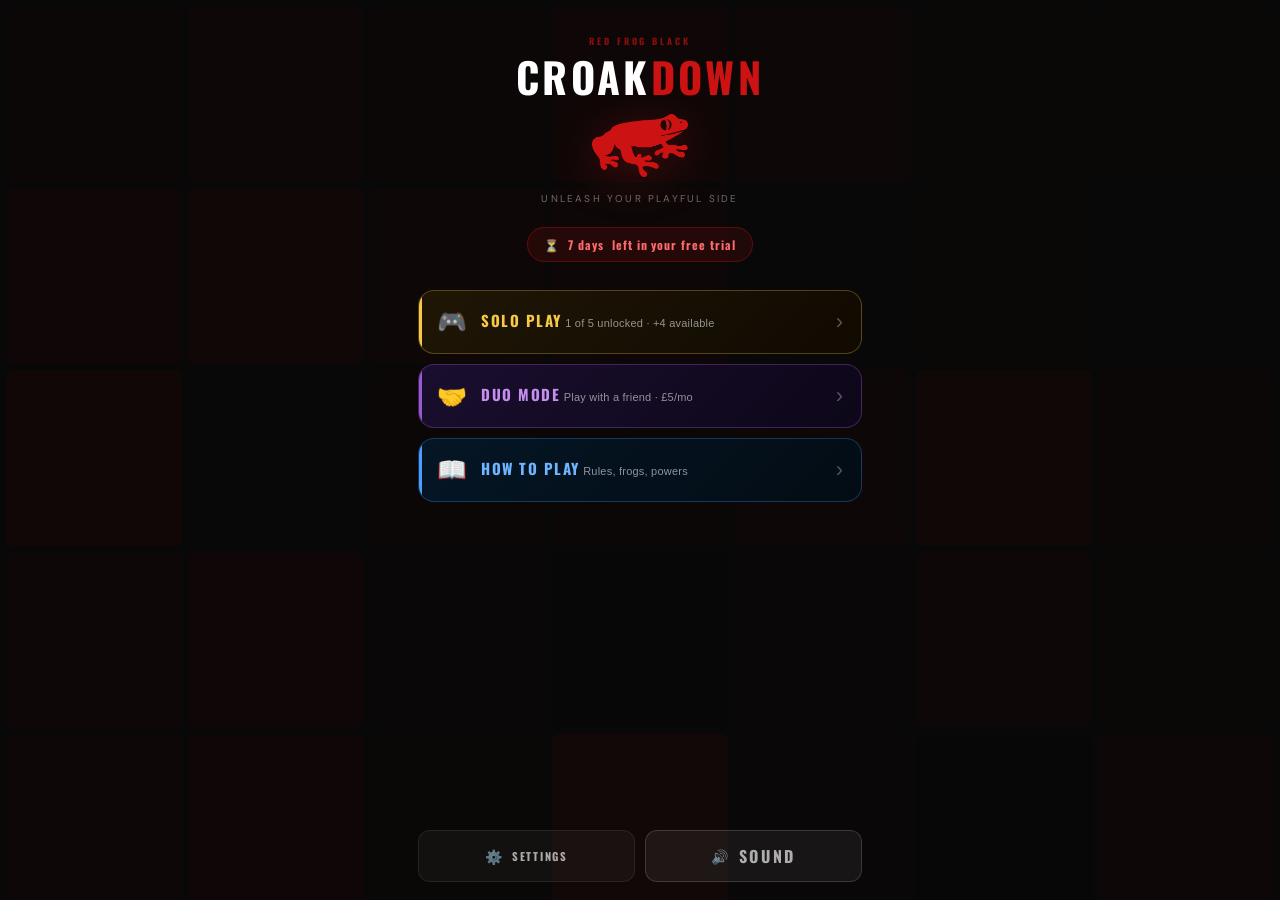
==== index.html @ ea67305d "Tadpole LV5 redesign + level-skip bug fix LV5: rebuilt as a true frog-shaped play area instead of a " ====
<!DOCTYPE html>
<html lang="en">
<head>
  <meta http-equiv="Cache-Control" content="no-cache, no-store, must-revalidate" />
  <meta http-equiv="Pragma" content="no-cache" />
  <meta http-equiv="Expires" content="0" />
  <!-- v1777159140 -->
  <meta charset="UTF-8" />
  <meta name="viewport" content="width=device-width, initial-scale=1.0" />
  <title>CROAKDOWN — by RedFrogBlack</title><!-- build:1777159140 -->
  <link rel="preconnect" href="https://fonts.googleapis.com" />
  <link rel="preconnect" href="https://fonts.gstatic.com" crossorigin />
  <!-- Oswald (condensed caps display) + DM Sans (clean body) -->
  <!-- PeerJS loaded lazily on Duo lobby entry — see loadPeerJS() -->
  <link href="https://fonts.googleapis.com/css2?family=Oswald:wght@400;500;600;700&family=DM+Sans:wght@400;500;600;700&family=Space+Grotesk:wght@500;700&display=swap" rel="stylesheet" />

  <style>
    /* ════════════════════════════════════════════════
       DESIGN TOKENS — RedFrogBlackArt Premium
    ════════════════════════════════════════════════ */
    :root {
      /* Typography */
      --font-display: 'Oswald', sans-serif;
      --font-body:    'DM Sans', sans-serif;

      /* RFBA Brand palette */
      --red:          #CC1212;   /* exact site red */
      --red-dark:     #A50E0E;
      --red-glow:     rgba(204,18,18,0.35);
      --black:        #0A0A0A;
      --black2:       #111111;
      --black3:       #191919;
      --black4:       #222222;
      --white:        #FFFFFF;
      --cream:        #F7F4EE;   /* warm off-white from site */
      --muted:        rgba(255,255,255,0.65);
      --border:       rgba(255,255,255,0.06);
      --border-strong:rgba(255,255,255,0.12);

      /* Art palette — from RFBA paintings */
      --art-yellow:   #F5E000;
      --art-blue:     #1B5FDB;
      --art-pink:     #E62298;
      --art-green:    #7ED321;
      --art-teal:     #00C5CD;
      --art-orange:   #F5A623;
      --art-violet:   #7B3FBE;

      /* Tile colours — pulled from RFBA painting palette */
      --tile-1: #CC1212;   /* RFBA red */
      --tile-2: #F5A623;   /* art orange */
      --tile-3: #F5E000;   /* art yellow */
      --tile-4: #7ED321;   /* art green */
      --tile-5: #1B5FDB;   /* art blue */
      --tile-6: #7B3FBE;   /* art violet */
      --tile-7: #E62298;   /* art pink */

      /* ── Type scale (9 tokens — replaces 62 unique font-size values) ── */
      --fs-hero:    clamp(2rem, 8vw, 3.2rem);  /* CROAKDOWN wordmark */
      --fs-display: 2.2rem;                    /* big scores, game-over numbers */
      --fs-h1:      1.8rem;                    /* screen titles, shop headers */
      --fs-h2:      1.4rem;                    /* section headers, tier names */
      --fs-h3:      1.1rem;                    /* card titles, modal headers */
      --fs-body:    0.9rem;                    /* descriptions, body copy */
      --fs-ui:      0.75rem;                   /* buttons, nav labels, tab text */
      --fs-label:   0.65rem;                   /* badges, small tags, inline labels */
      --fs-micro:   0.55rem;                   /* legal copy, footnotes */

      /* ── Spacing scale (8pt grid) ── */
      --sp-1:  4px;
      --sp-2:  8px;
      --sp-3:  12px;
      --sp-4:  16px;
      --sp-5:  24px;
      --sp-6:  32px;
      --sp-7:  48px;
      --sp-8:  64px;

      /* ── Border radius ── */
      --radius-xs: 4px;
      --radius-sm: 8px;
      --radius-md: 12px;
      --radius-lg: 20px;
      --radius:    8px;  /* alias kept for back-compat */

      /* ── Motion ── */
      --t:      200ms cubic-bezier(0.16,1,0.3,1);  /* standard — most interactions */
      --t-fast: 120ms ease;                         /* micro — button press, toggle */
      --t-slow: 350ms cubic-bezier(0.16,1,0.3,1);  /* screen enters, modals */
    }

    *, *::before, *::after { box-sizing: border-box; margin: 0; padding: 0; }

    html, body {
      width: 100%; height: 100%;
      background: var(--black);
      color: var(--white);
      font-family: var(--font-body);
      overflow: hidden;
      user-select: none;
      -webkit-user-select: none;
    }

    /* ── Light Mode (removed) ── */
    body.light-mode-disabled {
      --black:        #F5F0E8;
      --black2:       #EDE8DF;
      --black3:       #E3DDD2;
      --black4:       #D6CFBF;
      --white:        #1A1208;
      --muted:        rgba(26,18,8,0.5);
      --border:       rgba(26,18,8,0.1);
      --border-strong:rgba(26,18,8,0.2);
      --red-glow:     rgba(204,18,18,0.2);
      background: #F5F0E8;
      color: #1A1208;
    }
    body.light-mode-disabled .title-art-bg {
      background-color: #EDE8DF !important;
      background-image:
        radial-gradient(ellipse 80% 60% at 50% 30%, rgba(204,18,18,0.08) 0%, transparent 65%),
        radial-gradient(ellipse 60% 40% at 50% 80%, rgba(200,190,170,0.4) 0%, transparent 70%) !important;
    }
    body.light-mode-disabled #screen-game,
    body.light-mode-disabled #screen-gameover,
    body.light-mode-disabled #screen-title,
    body.light-mode-disabled #screen-settings,
    body.light-mode-disabled #screen-shop,
    body.light-mode-disabled .screen {
      background: #F5F0E8;
    }
    body.light-mode-disabled .topbar {
      background: rgba(245,240,232,0.95) !important;
      border-bottom: 1px solid rgba(26,18,8,0.1) !important;
    }
    body.light-mode-disabled .topbar * { color: #1A1208 !important; }
    body.light-mode-disabled #screen-gameover {
      background: #F5F0E8 !important;
    }

    /* ── Screens ── */
    .screen {
      position: fixed; inset: 0;
      display: flex; align-items: center; justify-content: center;
      flex-direction: column;
      transition: opacity var(--t-slow), transform var(--t-slow);
    }
    .screen.hidden { display: none !important; }

    /* ════════════════════════════════════════════════════════════════
       LOADING SCREEN (cold-start splash)
       Shown on app launch only — hidden once window.load fires + min 1.5s.
       Respects prefers-reduced-motion.
    ════════════════════════════════════════════════════════════════ */
    #screen-loading {
      position: fixed; inset: 0; z-index: 9999;
      background: #080808;
      display: flex; flex-direction: column;
      align-items: center; justify-content: center;
      overflow: hidden;
      /* Always shown until JS hides it; if JS fails to load, the user still sees brand. */
    }
    #screen-loading.is-hiding {
      opacity: 0;
      pointer-events: none;
      transition: opacity 360ms ease-out;
    }
    #screen-loading::before {
      content: "";
      position: absolute; inset: 0;
      background: linear-gradient(180deg, #0a0a0a 0%, #1a0505 60%, #080808 100%);
      pointer-events: none;
    }
    /* City silhouette — scrolls horizontally behind the frog */
    .loading-city-strip {
      position: absolute;
      bottom: 0;
      left: 0; right: 0;
      height: 110px;
      overflow: hidden;
      opacity: 0.20;
      pointer-events: none;
    }
    .loading-city-strip svg {
      position: absolute;
      bottom: 0;
      left: 0;
      height: 100%;
      width: 200%;
      animation: cityScroll 22s linear infinite;
    }
    @keyframes cityScroll {
      from { transform: translateX(0); }
      to   { transform: translateX(-50%); }
    }
    /* City ticker — full route shown as horizontal scroll, anchored above skyline */
    .loading-city-ticker {
      position: absolute;
      bottom: 116px;
      left: 0; right: 0;
      height: 14px;
      overflow: hidden;
      pointer-events: none;
      mask-image: linear-gradient(90deg, transparent 0%, #000 18%, #000 82%, transparent 100%);
      -webkit-mask-image: linear-gradient(90deg, transparent 0%, #000 18%, #000 82%, transparent 100%);
    }
    .loading-city-ticker-track {
      position: absolute;
      top: 0; left: 0;
      white-space: nowrap;
      animation: cityTicker 28s linear infinite;
      font-family: var(--font-display, 'Oswald', sans-serif);
      font-size: 11px;
      font-weight: 500;
      letter-spacing: 0.34em;
      color: rgba(204,18,18,0.65);
      text-transform: uppercase;
    }
    .loading-city-ticker-track span { padding: 0 22px; }
    .loading-city-ticker-track .sep { color: rgba(204,18,18,0.3); padding: 0 4px; }
    @keyframes cityTicker {
      from { transform: translateX(0); }
      to   { transform: translateX(-50%); }
    }
    /* Centred brand stack — frog + logo + bar all live in this group */
    .loading-stack {
      position: relative;
      z-index: 5;
      display: flex;
      flex-direction: column;
      align-items: center;
      gap: 22px;
      transform: translateY(-24px); /* lift slightly above optical centre */
    }
    /* Frog hero — RFBA brand frog (climbing tree-frog silhouette).
       Subtle hover + breathe so it feels alive without acting like a bouncing mascot. */
    .loading-frog-wrap {
      position: relative;
      z-index: 5;
      width: 132px;
      height: 88px;
      animation: frogHover 3.2s ease-in-out infinite;
    }
    .loading-frog-wrap img {
      width: 100%;
      height: 100%;
      display: block;
      object-fit: contain;
      animation: frogBreathe 3.2s ease-in-out infinite;
      filter: drop-shadow(0 6px 18px rgba(204,18,18,0.35));
    }
    @keyframes frogHover {
      0%, 100% { transform: translateY(0)   rotate(-1.2deg); }
      50%      { transform: translateY(-8px) rotate(1.2deg); }
    }
    @keyframes frogBreathe {
      0%, 100% { transform: scale(1);     }
      50%      { transform: scale(1.035); }
    }
    /* Logo area */
    .loading-logo-area {
      position: relative;
      z-index: 5;
      display: flex; flex-direction: column; align-items: center;
    }
    .loading-game-title {
      font-family: var(--font-display, 'Oswald', sans-serif);
      font-size: 36px;
      font-weight: 700;
      letter-spacing: 0.14em;
      color: #ffffff;
      line-height: 1;
    }
    .loading-game-title span { color: #CC1212; }
    .loading-sub {
      font-family: var(--font-body, 'DM Sans', sans-serif);
      font-size: 10px;
      letter-spacing: 0.3em;
      color: #666;
      margin-top: 8px;
      text-transform: uppercase;
    }
    /* Progress bar */
    .loading-bar-group {
      display: flex; flex-direction: column; align-items: center; gap: 8px;
    }
    .loading-bar-wrap {
      position: relative;
      z-index: 5;
      width: 160px;
      height: 3px;
      background: rgba(255,255,255,0.08);
      border-radius: 2px;
      overflow: hidden;
    }
    .loading-bar-fill {
      height: 100%;
      width: 0%;
      background: #CC1212;
      border-radius: 2px;
      transition: width 220ms ease-out;
      box-shadow: 0 0 8px rgba(204,18,18,0.5);
    }
    .loading-pct {
      position: relative;
      z-index: 5;
      font-family: var(--font-body, 'DM Sans', sans-serif);
      font-size: 10px;
      color: #555;
      letter-spacing: 0.18em;
      font-variant-numeric: tabular-nums;
    }
    /* Reduced motion — disable hover / scroll, keep static brand */
    @media (prefers-reduced-motion: reduce) {
      .loading-city-strip svg,
      .loading-frog-wrap,
      .loading-frog-wrap img,
      .loading-city-ticker-track {
        animation: none !important;
      }
      .loading-frog-wrap { transform: none !important; }
    }

    /* ══════════════════════════════════════════════════════════════════
       SCREEN B — HOME (replacement)
       Hero brand stack + 3 large nav buttons + bottom utility row.
       Wraps inside #screen-title. Keeps the existing animated bg canvas.
    ═════════════════════════════════════════════════════════════════ */
    .home-v2 {
      display: flex;
      flex-direction: column;
      align-items: stretch;
      width: 100%;
      max-width: 480px;
      margin: 0 auto;
      padding: 28px 18px 18px;
      gap: 18px;
      min-height: 100%;
    }
    .home-v2 .home-hero {
      display: flex;
      flex-direction: column;
      align-items: center;
      gap: 6px;
      padding: 6px 0 4px;
    }
    .home-v2 .home-brand {
      font-family: var(--font-display, 'Oswald', sans-serif);
      font-size: 9px;
      font-weight: 700;
      letter-spacing: 0.32em;
      text-transform: uppercase;
      color: rgba(204,18,18,0.65);
    }
    .home-v2 .home-logo-text {
      font-family: var(--font-display, 'Oswald', sans-serif);
      font-size: clamp(2rem, 8vw, 2.6rem);
      font-weight: 700;
      letter-spacing: 0.08em;
      color: #ffffff;
      line-height: 1;
      text-transform: uppercase;
      margin-top: 2px;
    }
    .home-v2 .home-logo-text span { color: #CC1212; }
    .home-v2 .home-frog-hero {
      width: 96px;
      height: 64px;
      margin: 10px 0 6px;
      animation: homeFrogHover 4s ease-in-out infinite;
      filter: drop-shadow(0 8px 22px rgba(204,18,18,0.32));
    }
    .home-v2 .home-frog-hero img {
      width: 100%;
      height: 100%;
      object-fit: contain;
      display: block;
    }
    @keyframes homeFrogHover {
      0%, 100% { transform: translateY(0)   rotate(-1deg); }
      50%      { transform: translateY(-4px) rotate(1deg); }
    }
    .home-v2 .home-tagline-v2 {
      font-family: var(--font-body, 'DM Sans', sans-serif);
      font-size: 10px;
      letter-spacing: 0.22em;
      text-transform: uppercase;
      color: rgba(255,255,255,0.4);
      margin-top: 2px;
    }

    /* Resume card — sits between hero and nav when a saved game exists */
    .home-v2 .home-resume {
      display: none;
      align-items: center;
      justify-content: space-between;
      gap: 12px;
      padding: 12px 14px;
      border-radius: 14px;
      background: rgba(204,18,18,0.10);
      border: 1px solid rgba(204,18,18,0.4);
    }
    .home-v2 .home-resume.is-visible { display: flex; }
    .home-v2 .home-resume-text {
      flex: 1;
      min-width: 0;
    }
    .home-v2 .home-resume-title {
      font-family: var(--font-display, 'Oswald', sans-serif);
      font-size: 11px;
      font-weight: 700;
      letter-spacing: 0.14em;
      color: #CC1212;
      text-transform: uppercase;
    }
    .home-v2 .home-resume-detail {
      font-size: 10px;
      color: rgba(255,255,255,0.55);
      margin-top: 2px;
      white-space: nowrap;
      overflow: hidden;
      text-overflow: ellipsis;
    }
    .home-v2 .home-resume-btn {
      flex-shrink: 0;
      background: #CC1212;
      color: #fff;
      border: 0;
      border-radius: 10px;
      padding: 9px 14px;
      font-family: var(--font-display, 'Oswald', sans-serif);
      font-size: 11px;
      font-weight: 700;
      letter-spacing: 0.12em;
      cursor: pointer;
    }
    .home-v2 .home-resume-btn:active { transform: scale(0.96); }

    /* Trial banner inline override — keep existing #trial-banner working */
    .home-v2 #trial-banner {
      position: static;
      width: auto;
      margin: 0 auto;
      align-self: center;
    }

    /* Three large nav buttons */
    .home-v2 .home-nav-stack {
      display: flex;
      flex-direction: column;
      gap: 10px;
    }
    .home-v2 .home-nav-btn {
      position: relative;
      display: flex;
      align-items: center;
      justify-content: space-between;
      gap: 10px;
      padding: 16px 18px;
      border-radius: 16px;
      border: 1px solid rgba(255,255,255,0.08);
      background: linear-gradient(135deg, #161616 0%, #0e0e0e 100%);
      color: #fff;
      cursor: pointer;
      text-decoration: none;
      overflow: hidden;
      min-height: 64px;
      transition: transform 120ms ease-out, border-color 200ms ease-out;
    }
    .home-v2 .home-nav-btn:hover { border-color: rgba(255,255,255,0.18); }
    .home-v2 .home-nav-btn:active { transform: scale(0.985); }
    .home-v2 .home-nav-btn:focus-visible {
      outline: 2px solid rgba(255,255,255,0.5);
      outline-offset: 2px;
    }
    .home-v2 .home-nav-left {
      display: flex;
      align-items: center;
      gap: 14px;
      min-width: 0;
    }
    .home-v2 .home-nav-icon {
      font-size: 24px;
      line-height: 1;
      flex-shrink: 0;
    }
    .home-v2 .home-nav-text { min-width: 0; }
    .home-v2 .home-nav-title {
      font-family: var(--font-display, 'Oswald', sans-serif);
      font-size: 15px;
      font-weight: 800;
      letter-spacing: 0.10em;
      line-height: 1;
      text-transform: uppercase;
    }
    .home-v2 .home-nav-sub {
      font-size: 11px;
      color: rgba(255,255,255,0.55);
      margin-top: 4px;
      letter-spacing: 0.02em;
      white-space: nowrap;
      overflow: hidden;
      text-overflow: ellipsis;
    }
    .home-v2 .home-nav-chevron {
      font-size: 22px;
      color: rgba(255,255,255,0.3);
      flex-shrink: 0;
      line-height: 1;
    }
    /* Accent variants */
    .home-v2 .home-nav-btn[data-accent="solo"] {
      background: linear-gradient(135deg, #1f1605 0%, #100a02 100%);
      border-color: rgba(247,201,72,0.28);
    }
    .home-v2 .home-nav-btn[data-accent="solo"] .home-nav-title  { color: #F7C948; }
    .home-v2 .home-nav-btn[data-accent="solo"]::before {
      content: ""; position: absolute; left: 0; top: 0; bottom: 0; width: 3px;
      background: #F7C948;
    }
    .home-v2 .home-nav-btn[data-accent="duo"] {
      background: linear-gradient(135deg, #1a0e2e 0%, #0d0719 100%);
      border-color: rgba(155,89,208,0.34);
    }
    .home-v2 .home-nav-btn[data-accent="duo"] .home-nav-title   { color: #C58FF0; }
    .home-v2 .home-nav-btn[data-accent="duo"]::before {
      content: ""; position: absolute; left: 0; top: 0; bottom: 0; width: 3px;
      background: #9B59D0;
    }
    .home-v2 .home-nav-btn[data-accent="htp"] {
      background: linear-gradient(135deg, #051625 0%, #030c14 100%);
      border-color: rgba(74,158,255,0.28);
    }
    .home-v2 .home-nav-btn[data-accent="htp"] .home-nav-title   { color: #6FB5FF; }
    .home-v2 .home-nav-btn[data-accent="htp"]::before {
      content: ""; position: absolute; left: 0; top: 0; bottom: 0; width: 3px;
      background: #4A9EFF;
    }

    /* Bottom utility row — SETTINGS / SOUND */
    .home-v2 .home-bottom-row-v2 {
      display: flex;
      gap: 10px;
      margin-top: auto;
      padding-top: 4px;
    }
    .home-v2 .home-util-btn {
      flex: 1;
      display: flex;
      align-items: center;
      justify-content: center;
      gap: 8px;
      padding: 13px 0;
      border-radius: 12px;
      background: rgba(255,255,255,0.04);
      border: 1px solid rgba(255,255,255,0.08);
      color: rgba(255,255,255,0.65);
      font-family: var(--font-display, 'Oswald', sans-serif);
      font-size: 11px;
      font-weight: 700;
      letter-spacing: 0.16em;
      text-transform: uppercase;
      cursor: pointer;
    }
    .home-v2 .home-util-btn:hover {
      background: rgba(255,255,255,0.07);
      color: #fff;
    }
    .home-v2 .home-util-btn:active { transform: scale(0.98); }
    .home-v2 .home-util-btn .util-icon { font-size: 14px; line-height: 1; }
    /* Override the legacy absolute-positioned #btn-sound-home so it sits in-row */
    .home-v2 #btn-sound-home {
      position: static;
      top: auto; right: auto;
      width: auto; height: auto;
      border-radius: 12px;
      font-size: inherit;
      color: rgba(255,255,255,0.65);
    }
    .home-v2 #btn-sound-home:hover { background: rgba(255,255,255,0.07); }
    /* Per-OS aria-live region for sound state — keeps screen readers in sync */
    .home-v2 .sr-only {
      position: absolute; width: 1px; height: 1px; padding: 0; margin: -1px;
      overflow: hidden; clip: rect(0,0,0,0); white-space: nowrap; border: 0;
    }

    @media (prefers-reduced-motion: reduce) {
      .home-v2 .home-frog-hero { animation: none !important; }
    }

    /* ── Signature screen transition — slide-up + fade ──────────────── */
    /* Screens entering: start slightly below, fade + slide up into place */
    @keyframes screenEnter {
      from { opacity: 0; transform: translateY(10px); }
      to   { opacity: 1; transform: translateY(0); }
    }
    /* Screens exiting: fade out upward (feels like depth) */
    @keyframes screenExit {
      from { opacity: 1; transform: translateY(0); }
      to   { opacity: 0; transform: translateY(-8px); }
    }
    .screen.is-entering {
      animation: screenEnter var(--t-slow) cubic-bezier(0.16,1,0.3,1) both;
    }
    .screen.is-exiting {
      animation: screenExit 180ms ease both;
      pointer-events: none;
    }

    /* ── Reduced Motion — accessibility ── */
    @media (prefers-reduced-motion: reduce) {
      *, *::before, *::after {
        animation-duration: 0.01ms !important;
        animation-iteration-count: 1 !important;
        transition-duration: 0.01ms !important;
      }
      .title-badge-circle { animation: none !important; box-shadow: 0 0 0 2px rgba(255,255,255,0.08), 0 30px 80px rgba(204,18,18,0.5); }
      .title-logo-img { animation: none !important; }
      .purchase-frog { animation: none !important; }
      .power-slot.active-power { animation: none !important; }
      #glitch-frog-overlay.show { animation: none !important; opacity: 1; }
      .frog-jumper { animation: none !important; }
    }

    /* ════════════════════════════════════════════════
       TITLE SCREEN — Art collage hero + red circle badge
    ════════════════════════════════════════════════ */
    #screen-title {
      background: var(--black);
      justify-content: flex-end;
      overflow: hidden;
    }

    /* Full-bleed dark background — premium black */
    .title-art-bg {
      position: absolute; inset: 0;
      background:
        radial-gradient(ellipse 80% 60% at 50% 30%, rgba(204,18,18,0.12) 0%, transparent 65%),
        radial-gradient(ellipse 60% 40% at 50% 80%, rgba(0,0,0,0.6) 0%, transparent 70%);
      background-color: #080808;
    }

    /* Zebra stripe overlay — direct nod to RFBA nav texture */
    .title-zebra {
      position: absolute; inset: 0;
      background-image: repeating-linear-gradient(
        90deg,
        transparent 0px,
        transparent 18px,
        rgba(255,255,255,0.022) 18px,
        rgba(255,255,255,0.022) 20px
      ),
      repeating-linear-gradient(
        0deg,
        transparent 0px,
        transparent 18px,
        rgba(255,255,255,0.012) 18px,
        rgba(255,255,255,0.012) 20px
      );
      pointer-events: none;
    }

    /* Single dark-red gradient bar across top */
    .title-art-strips {
      position: absolute; top: 0; left: 0; right: 0;
      height: 4px;
      background: linear-gradient(90deg,#CC1212,#8B0000);
    }
    .title-art-strips span { display: none; }

    /* Bottom red bar */
    .title-bottom-bar {
      position: absolute; bottom: 0; left: 0; right: 0;
      height: 6px; background: var(--red);
    }

    /* Centre content */
    .title-inner {
      position: relative;
      display: flex; flex-direction: column; align-items: center;
      gap: 0;
      width: 100%;
      padding-bottom: 40px;
    }

    /* ── Red circle badge — smaller now, title is above ── */
    .title-badge-circle {
      position: relative;
      width: min(140px, 36vw);
      aspect-ratio: 1;
      background: var(--red);
      border-radius: 50%;
      display: flex; flex-direction: column;
      align-items: center; justify-content: center;
      gap: 0;
      padding: 16px;
      box-shadow:
        0 0 0 2px rgba(255,255,255,0.08),
        0 20px 60px rgba(204,18,18,0.55),
        0 0 100px rgba(204,18,18,0.25);
      animation: badgePulse 4s ease-in-out infinite;
    }
    @keyframes badgePulse {
      0%, 100% { box-shadow: 0 0 0 2px rgba(255,255,255,0.08), 0 30px 80px rgba(204,18,18,0.5), 0 0 120px rgba(204,18,18,0.2); }
      50%       { box-shadow: 0 0 0 2px rgba(255,255,255,0.12), 0 30px 100px rgba(204,18,18,0.65), 0 0 160px rgba(204,18,18,0.3); }
    }

    .title-logo-img {
      width: 85%; height: auto;
      filter: drop-shadow(0 2px 16px rgba(255,255,255,0.15));
      animation: logoBob 3s ease-in-out infinite;
    }
    @keyframes logoBob {
      0%, 100% { transform: translateY(0); }
      50%       { transform: translateY(-5px); }
    }

    .title-headline {
      font-family: var(--font-display);
      font-size: var(--fs-hero);
      font-weight: 700;
      letter-spacing: 0.05em;
      text-transform: uppercase;
      color: var(--white);
      text-align: center;
      line-height: 1.05;
    }

    .title-tagline {
      font-family: var(--font-body);
      font-size: var(--fs-ui);
      font-weight: 500;
      letter-spacing: 0.2em;
      text-transform: uppercase;
      color: rgba(255,255,255,0.7);
      text-align: center;
    }

    /* Ghost outline button — exact RFBA hero button style */
    .btn-ghost {
      background: transparent;
      border: 1.5px solid rgba(255,255,255,0.9);
      color: var(--white);
      padding: 12px 40px;
      border-radius: var(--radius-sm);
      font-family: var(--font-display);
      font-size: var(--fs-body);
      font-weight: 600;
      letter-spacing: 0.15em;
      text-transform: uppercase;
      cursor: pointer;
      transition: background var(--t), color var(--t);
      width: 100%;
    }
    .btn-ghost:hover { background: rgba(255,255,255,0.15); }
    .btn-ghost:active { background: rgba(255,255,255,0.25); }

    /* Below-circle content */
    .title-sub {
      display: flex; flex-direction: column; align-items: center; gap: 16px;
      padding: 28px 24px 0;
      width: 100%;
    }

    .btn-frog-shop {
      background: var(--black);
      border: 1.5px solid var(--border-strong);
      color: var(--white);
      padding: 13px 32px;
      border-radius: var(--radius-sm);
      font-family: var(--font-display);
      font-size: var(--fs-body);
      font-weight: 600;
      letter-spacing: 0.15em;
      text-transform: uppercase;
      cursor: pointer;
      display: flex; align-items: center; gap: 8px;
      transition: border-color var(--t), background var(--t);
      width: min(320px, 88vw);
      justify-content: center;
    }
    .btn-frog-shop:hover { border-color: rgba(255,255,255,0.3); background: var(--black3); }

    /* Tier badge */
    .tier-badge-title {
      display: flex; align-items: center; gap: 8px;
      font-family: var(--font-display);
      font-size: var(--fs-ui); font-weight: 500;
      letter-spacing: 0.18em; text-transform: uppercase;
      color: var(--muted);
    }
    .tb-dot { width: 7px; height: 7px; border-radius: 50%; }

    .best-label {
      font-size: var(--fs-ui); font-weight: 500; letter-spacing: 0.12em;
      text-transform: uppercase; color: var(--muted);
    }
    .best-label span { color: var(--white); font-weight: 700; }

    /* Art swatches row */
    .title-swatches {
      display: flex; gap: 8px;
    }
    .swatch {
      width: 18px; height: 18px; border-radius: var(--radius-xs);
    }

    /* ════════════════════════════════════════════════
       SOLO SETUP SCREEN
    ════════════════════════════════════════════════ */
    #screen-solo-setup {
      background: var(--black);
      overflow-y: auto;
      justify-content: flex-start;
      padding-bottom: 40px;
    }
    .solo-setup-inner {
      width: 100%; max-width: 400px;
      padding: 0 20px;
      display: flex; flex-direction: column; gap: 28px;
    }
    .solo-setup-header {
      display: flex; align-items: center; gap: 12px;
      padding-top: 18px;
    }
    .solo-back-btn {
      background: none; border: none;
      color: var(--muted); font-size: var(--fs-h2);
      cursor: pointer; padding: 4px 8px;
      transition: color 0.15s;
    }
    .solo-back-btn:hover { color: #fff; }
    .solo-setup-title {
      font-family: var(--font-display);
      font-size: var(--fs-h3); font-weight: 700;
      letter-spacing: 0.15em; text-transform: uppercase;
      color: #fff;
    }
    /* Section heading */
    .setup-section-label {
      font-family: var(--font-display);
      font-size: var(--fs-label); letter-spacing: 0.2em;
      text-transform: uppercase; color: var(--muted);
      margin-bottom: 10px;
    }
    /* Big diff buttons on solo setup */
    .solo-diff-row {
      display: flex; gap: 10px;
    }
    .solo-diff-btn {
      flex: 1;
      background: rgba(255,255,255,0.04);
      border: 2px solid rgba(255,255,255,0.12);
      border-radius: var(--radius-md);
      padding: 16px 8px;
      cursor: pointer;
      display: flex; flex-direction: column;
      align-items: center; gap: 8px;
      transition: all var(--t);
    }
    .solo-diff-btn:hover { border-color: rgba(255,255,255,0.3); background: rgba(255,255,255,0.07); }
    .solo-diff-btn.active { border-width: 2px; transform: scale(1.03); }
    .solo-diff-btn[data-diff="easy"].active   { border-color: var(--red);    background: rgba(204,18,18,0.15); }
    .solo-diff-btn[data-diff="medium"].active { border-color: #F5A623; background: rgba(245,166,35,0.12); }
    .solo-diff-btn[data-diff="hard"].active   { border-color: #7B3FBE; background: rgba(123,63,190,0.15); }
    .solo-diff-btn[data-diff="expert"].active { border-color: #F5E000; background: rgba(245,224,0,0.12); }
    .solo-diff-icon { font-size: var(--fs-h2); }
    .solo-diff-name {
      font-family: var(--font-display);
      font-size: var(--fs-ui); font-weight: 700;
      letter-spacing: 0.1em; text-transform: uppercase; color: #fff;
    }
    .solo-diff-hint {
      font-size: var(--fs-label); color: var(--muted);
      text-align: center; line-height: 1.3;
    }
    /* ── Game Tier Cards (solo setup) ── */
    .game-tier-card {
      display: flex;
      align-items: center;
      justify-content: space-between;
      background: rgba(255,255,255,0.04);
      border: 2px solid color-mix(in srgb, var(--tc) 40%, transparent);
      border-radius: var(--radius-md);
      padding: 16px 18px;
      gap: 12px;
      transition: background var(--t), border-color var(--t);
      position: relative;
      overflow: hidden;
    }
    .game-tier-card::before {
      content: '';
      position: absolute;
      inset: 0;
      background: linear-gradient(135deg, color-mix(in srgb, var(--tc) 12%, transparent) 0%, transparent 60%);
      pointer-events: none;
    }
    .gtc-left {
      display: flex;
      align-items: center;
      gap: 16px;
      flex: 1;
      min-width: 0;
    }
    .gtc-emoji {
      font-size: var(--fs-display);
      flex-shrink: 0;
    }
    .gtc-info {
      display: flex;
      flex-direction: column;
      gap: 4px;
      min-width: 0;
    }
    .gtc-name {
      font-family: var(--font-display);
      font-size: var(--fs-body);
      font-weight: 900;
      letter-spacing: 0.12em;
      text-transform: uppercase;
      color: #fff;
    }
    .gtc-sub {
      font-size: var(--fs-ui);
      color: rgba(255,255,255,0.55);
      letter-spacing: 0.02em;
    }
    .gtc-badge {
      display: inline-block;
      margin-top: 4px;
      font-family: var(--font-display);
      font-size: var(--fs-label);
      font-weight: 700;
      letter-spacing: 0.12em;
      text-transform: uppercase;
      color: color-mix(in srgb, var(--tc) 90%, #fff);
      background: color-mix(in srgb, var(--tc) 18%, transparent);
      border: 1px solid color-mix(in srgb, var(--tc) 40%, transparent);
      border-radius: var(--radius-xs);
      padding: 3px 8px;
    }
    .gtc-badge.free-badge {
      color: #4ade80;
      background: rgba(74,222,128,0.12);
      border-color: rgba(74,222,128,0.35);
    }
    .gtc-badge.gtc-badge-gold {
      color: #F7C948;
      background: rgba(247,201,72,0.12);
      border-color: rgba(247,201,72,0.4);
      font-size: var(--fs-label);
    }
    .gtc-play-btn {
      flex-shrink: 0;
      background: var(--red);
      border: none;
      border-radius: var(--radius-sm);
      color: #fff;
      font-family: var(--font-display);
      font-size: var(--fs-ui);
      font-weight: 700;
      letter-spacing: 0.14em;
      text-transform: uppercase;
      padding: 12px 16px;
      cursor: pointer;
      transition: background var(--t-fast), transform var(--t-fast);
      white-space: nowrap;
    }
    .gtc-play-btn:active { transform: scale(0.96); }
    .gtc-play-btn.locked {
      background: rgba(255,255,255,0.08);
      border: 1px solid rgba(255,255,255,0.18);
      color: rgba(255,255,255,0.5);
    }
    .gtc-lock-badge {
      position: absolute;
      top: 8px; right: 8px;
      background: #F7C948;
      color: #000;
      font-family: var(--font-display);
      font-size: var(--fs-micro);
      font-weight: 700;
      letter-spacing: 0.1em;
      border-radius: var(--radius-xs);
      padding: 2px 6px;
    }

    /* ═══ Solo / Duo Shop-card system v3 (premium, mockup-aligned) ═══ */
    .solo-setup-headerbar {
      display: flex; align-items: center; gap: 10px;
      padding: 14px 4px 4px; flex-wrap: wrap;
    }
    .solo-trial-chip {
      margin-left: auto;
      font-family: var(--font-display);
      font-size: var(--fs-micro); font-weight: 800;
      letter-spacing: 0.14em; text-transform: uppercase;
      color: #6dda6d;
      background: rgba(80,200,80,0.15);
      border: 1px solid rgba(80,200,80,0.35);
      border-radius: 999px;
      padding: 5px 11px;
      display: none;
    }
    .solo-trial-chip.is-visible { display: inline-block; }

    /* Stack of pack cards */
    .pack-list {
      display: flex; flex-direction: column;
      gap: 16px;
      width: 100%;
      padding: 8px 4px 0;
      box-sizing: border-box;
    }

    /* Single detailed pack card */
    .pack-card {
      --accent: #888;
      --accent-glow: rgba(255,255,255,0.04);
      position: relative;
      background: linear-gradient(180deg, rgba(255,255,255,0.04) 0%, rgba(255,255,255,0.02) 100%);
      border: 1px solid rgba(255,255,255,0.10);
      border-radius: 18px;
      padding: 18px 18px 16px;
      overflow: hidden;
      transition: transform 220ms var(--ease-out, cubic-bezier(0.16,1,0.3,1)), border-color 220ms;
    }
    .pack-card.tadpole   { --accent: #34C759; --accent-glow: rgba(52,199,89,0.10); }
    .pack-card.treefrog  { --accent: #F5A623; --accent-glow: rgba(245,166,35,0.08); }
    .pack-card.fog       { --accent: #6B8F71; --accent-glow: rgba(107,143,113,0.10); }
    .pack-card.golden    { --accent: #F7C948; --accent-glow: rgba(247,201,72,0.10); }
    .pack-card.city      { --accent: #4A9EFF; --accent-glow: rgba(74,158,255,0.12); }
    .pack-card.duo-pack  { --accent: #9B59D0; --accent-glow: rgba(155,89,208,0.12); }

    /* Left accent rail — visible only on owned/active card */
    .pack-card::after {
      content: '';
      position: absolute;
      left: 0; top: 0; bottom: 0;
      width: 3px;
      background: var(--accent);
      opacity: 0;
      transition: opacity 220ms;
    }
    .pack-card.is-owned::after,
    .pack-card.is-trial::after { opacity: 1; }
    .pack-card.is-owned { border-color: color-mix(in srgb, var(--accent) 35%, rgba(255,255,255,0.08)); }
    .pack-card.is-trial { border-color: rgba(80,200,80,0.30); }

    /* Soft hint-style animated background per pack */
    .pack-bg {
      position: absolute; inset: 0;
      pointer-events: none;
      opacity: 0.55;
      z-index: 0;
      mix-blend-mode: screen;
    }
    .pack-card.is-locked .pack-bg { opacity: 0.18; filter: saturate(0.4); }
    .pack-card > * { position: relative; z-index: 1; }

    /* Tadpole — gentle green ripple */
    .pack-bg.tadpole-bg {
      background:
        radial-gradient(circle at 18% 78%, rgba(52,199,89,0.22), transparent 38%),
        radial-gradient(circle at 82% 22%, rgba(52,199,89,0.10), transparent 42%);
      animation: bgRipple 7s ease-in-out infinite;
    }
    @keyframes bgRipple {
      0%,100% { transform: scale(1); opacity: 0.55; }
      50%     { transform: scale(1.08); opacity: 0.75; }
    }

    /* Tree Frog — frenzy timer pulse */
    .pack-bg.treefrog-bg {
      background:
        radial-gradient(circle at 50% 50%, rgba(245,166,35,0.18), transparent 55%),
        radial-gradient(circle at 12% 12%, rgba(245,166,35,0.10), transparent 30%);
      animation: bgFrenzy 1.6s ease-in-out infinite;
    }
    @keyframes bgFrenzy {
      0%,100% { opacity: 0.45; }
      50%     { opacity: 0.85; }
    }

    /* Fog the Frog — drifting clouds */
    .pack-bg.fog-bg {
      background:
        radial-gradient(ellipse 60% 30% at 30% 70%, rgba(180,200,190,0.22), transparent 70%),
        radial-gradient(ellipse 70% 40% at 70% 35%, rgba(140,170,155,0.18), transparent 70%);
      background-size: 220% 220%;
      animation: bgFogDrift 14s ease-in-out infinite;
    }
    @keyframes bgFogDrift {
      0%   { background-position: 0% 50%, 100% 50%; }
      50%  { background-position: 50% 30%, 50% 70%; }
      100% { background-position: 0% 50%, 100% 50%; }
    }

    /* Golden Frog — colour shimmer */
    .pack-bg.golden-bg {
      background:
        linear-gradient(120deg,
          rgba(247,201,72,0) 0%,
          rgba(247,201,72,0.18) 35%,
          rgba(255,235,150,0.10) 50%,
          rgba(247,201,72,0.18) 65%,
          rgba(247,201,72,0) 100%);
      background-size: 220% 100%;
      animation: bgShimmer 6s linear infinite;
    }
    @keyframes bgShimmer {
      from { background-position: 220% 0; }
      to   { background-position: -120% 0; }
    }

    /* Duo — purple flow */
    .pack-bg.duo-bg {
      background:
        radial-gradient(circle at 25% 25%, rgba(155,89,208,0.22), transparent 50%),
        radial-gradient(circle at 75% 75%, rgba(155,89,208,0.14), transparent 55%);
      animation: bgRipple 9s ease-in-out infinite;
    }

    /* City Pack — soft skyline silhouette + slow drifting sky glow */
    .pack-bg.city-bg {
      background:
        linear-gradient(180deg, rgba(74,158,255,0.18) 0%, rgba(74,158,255,0.04) 55%, transparent 70%),
        linear-gradient(to top,
          rgba(74,158,255,0.55) 0,
          rgba(74,158,255,0.55) 14px,
          transparent 14px),
        linear-gradient(to top,
          transparent calc(100% - 22px),
          rgba(74,158,255,0.40) calc(100% - 22px),
          rgba(74,158,255,0.40) calc(100% - 8px),
          transparent calc(100% - 8px));
      background-size: 100% 100%, 22px 100%, 38px 100%;
      background-position: center, 0 100%, 12px 100%;
      background-repeat: no-repeat, repeat-x, repeat-x;
      animation: cityDrift 12s ease-in-out infinite;
      opacity: 0.40;
    }
    @keyframes cityDrift {
      0%, 100% { background-position: center, 0 100%, 12px 100%; opacity: 0.36; }
      50%      { background-position: center, 14px 100%, 0 100%; opacity: 0.50; }
    }

    /* Card top: emoji + badge */
    .pc-top {
      display: flex; align-items: flex-start; justify-content: space-between;
      margin-bottom: 14px;
    }
    .pc-emoji {
      width: 56px; height: 56px;
      border-radius: 14px;
      background: rgba(255,255,255,0.06);
      border: 1px solid rgba(255,255,255,0.10);
      display: flex; align-items: center; justify-content: center;
      font-size: 30px; line-height: 1;
      flex-shrink: 0;
    }
    .pc-badges {
      display: flex; flex-direction: column;
      align-items: flex-end; gap: 4px;
    }
    .pc-badge {
      font-family: var(--font-display);
      font-size: var(--fs-micro);
      font-weight: 800;
      letter-spacing: 0.10em;
      text-transform: uppercase;
      padding: 4px 11px;
      border-radius: 999px;
      white-space: nowrap;
    }
    .pc-badge.trial-badge {
      background: rgba(80,200,80,0.15);
      color: #6dda6d;
      border: 1px solid rgba(80,200,80,0.32);
    }
    .pc-badge.owned-badge {
      background: rgba(52,199,89,0.15);
      color: #34C759;
      border: 1px solid rgba(52,199,89,0.40);
    }
    .pc-badge.locked-badge {
      background: rgba(255,255,255,0.05);
      color: rgba(255,255,255,0.45);
      border: 1px solid rgba(255,255,255,0.12);
    }

    /* Card name + subtitle */
    .pc-name {
      font-family: var(--font-display);
      font-size: var(--fs-h3);
      font-weight: 800;
      letter-spacing: 0.08em;
      text-transform: uppercase;
      color: #fff;
      display: flex; align-items: center; gap: 9px;
      margin-bottom: 2px;
    }
    .pc-name .pc-tier-dot {
      width: 8px; height: 8px;
      border-radius: 50%;
      background: var(--accent);
      box-shadow: 0 0 6px var(--accent);
      flex-shrink: 0;
    }
    .pc-subtitle {
      font-size: var(--fs-ui);
      color: rgba(255,255,255,0.55);
      letter-spacing: 0.02em;
      margin-bottom: 14px;
    }

    /* Price */
    .pc-price {
      font-family: var(--font-display);
      font-size: var(--fs-h2);
      font-weight: 800;
      letter-spacing: -0.01em;
      color: var(--accent);
      line-height: 1;
    }
    .pc-price-unit {
      font-size: 0.55em;
      font-weight: 500;
      color: rgba(255,255,255,0.45);
      margin-left: 1px;
    }
    .pc-price-sub {
      font-size: var(--fs-label);
      color: rgba(255,255,255,0.45);
      margin-top: 4px;
      margin-bottom: 14px;
    }

    /* Features list */
    .pc-features {
      list-style: none;
      display: flex; flex-direction: column; gap: 7px;
      margin: 0 0 16px 0;
      padding: 0;
    }
    .pc-features li {
      display: flex; align-items: center; gap: 10px;
      font-size: var(--fs-ui);
      color: rgba(255,255,255,0.72);
      letter-spacing: 0.01em;
    }
    .pc-features li::before {
      content: '';
      width: 18px; height: 18px;
      flex-shrink: 0;
      border-radius: 50%;
      background: rgba(255,255,255,0.04) url("data:image/svg+xml;utf8,<svg xmlns='http://www.w3.org/2000/svg' viewBox='0 0 12 10'><path d='M1 5l3 3 7-7' stroke='%2334C759' stroke-width='1.6' stroke-linecap='round' stroke-linejoin='round' fill='none'/></svg>") center/12px no-repeat;
      border: 1px solid rgba(52,199,89,0.30);
    }

    /* CTA button */
    .pc-cta {
      width: 100%;
      height: 50px;
      border-radius: 14px;
      border: none;
      font-family: var(--font-display);
      font-size: var(--fs-ui);
      font-weight: 800;
      letter-spacing: 0.10em;
      text-transform: uppercase;
      cursor: pointer;
      display: flex; align-items: center; justify-content: center;
      gap: 8px;
      transition: transform 160ms var(--ease-out, cubic-bezier(0.16,1,0.3,1)), box-shadow 220ms;
      position: relative; overflow: hidden;
    }
    .pc-cta::before {
      content: '';
      position: absolute; inset: 0;
      background: linear-gradient(180deg, rgba(255,255,255,0.10) 0%, transparent 60%);
      pointer-events: none;
    }
    .pc-cta:active { transform: scale(0.98); }
    .pc-cta.cta-trial {
      background: linear-gradient(135deg, #1f9b1f, #237823);
      color: #fff;
      box-shadow: 0 6px 20px rgba(30,160,30,0.30);
    }
    .pc-cta.cta-unlock {
      background: linear-gradient(135deg, #CC1212, #A00E0E);
      color: #fff;
      box-shadow: 0 6px 20px rgba(204,18,18,0.30);
    }
    .pc-cta.cta-unlock-golden {
      background: linear-gradient(135deg, #F7C948, #C99800);
      color: #1a1100;
      box-shadow: 0 6px 20px rgba(247,201,72,0.30);
    }
    .pc-cta.cta-play {
      background: linear-gradient(135deg, #34C759, #1f9b1f);
      color: #fff;
      box-shadow: 0 6px 20px rgba(52,199,89,0.30);
    }
    .pc-cta.cta-purple {
      background: linear-gradient(135deg, #9B59D0, #6D2DAA);
      color: #fff;
      box-shadow: 0 6px 20px rgba(155,89,208,0.30);
    }

    .pc-legal {
      font-size: var(--fs-micro);
      color: rgba(255,255,255,0.35);
      text-align: center;
      margin-top: 8px;
      line-height: 1.45;
    }

    /* Purchase-success banner */
    .pack-success-banner {
      display: none;
      align-items: center; gap: 12px;
      padding: 13px 14px;
      background: linear-gradient(90deg, rgba(52,199,89,0.18), rgba(52,199,89,0.04));
      border: 1px solid rgba(52,199,89,0.45);
      border-radius: 14px;
      margin-top: 10px;
      animation: psbIn 0.35s cubic-bezier(0.2,0.8,0.2,1.0);
    }
    .pack-success-banner.is-visible { display: flex; }
    .psb-icon { font-size: 22px; flex-shrink: 0; }
    .psb-text {
      font-family: var(--font-display);
      font-size: var(--fs-ui); font-weight: 800;
      letter-spacing: 0.10em; color: #34C759;
    }
    .psb-sub {
      font-size: var(--fs-label);
      color: rgba(255,255,255,0.55);
      margin-top: 1px;
    }
    @keyframes psbIn {
      from { opacity: 0; transform: translateY(-8px); }
      to   { opacity: 1; transform: translateY(0); }
    }

    /* Magic Powers section header */
    .powers-header-v3 {
      font-family: var(--font-display);
      font-size: var(--fs-label);
      font-weight: 800;
      letter-spacing: 0.16em;
      text-transform: uppercase;
      color: rgba(255,255,255,0.45);
      padding: 22px 4px 10px;
    }
    /* Compact power card row */
    .power-row {
      display: flex; align-items: center; gap: 14px;
      padding: 14px 16px;
      background: rgba(255,255,255,0.03);
      border: 1px solid rgba(255,255,255,0.10);
      border-radius: 16px;
      margin-bottom: 10px;
      transition: transform 160ms, border-color 220ms;
      cursor: pointer;
    }
    .power-row:active { transform: scale(0.99); }
    .power-row .pr-icon {
      width: 44px; height: 44px;
      border-radius: 12px;
      background: linear-gradient(135deg, rgba(255,255,255,0.06), rgba(255,255,255,0.02));
      border: 1px solid rgba(255,255,255,0.12);
      display: flex; align-items: center; justify-content: center;
      font-size: 20px;
      flex-shrink: 0;
    }
    .power-row .pr-info {
      flex: 1; min-width: 0;
    }
    .power-row .pr-name {
      font-family: var(--font-display);
      font-size: var(--fs-ui);
      font-weight: 800;
      letter-spacing: 0.10em;
      color: #fff;
      margin-bottom: 2px;
    }
    .power-row .pr-desc {
      font-size: var(--fs-label);
      color: rgba(255,255,255,0.50);
      line-height: 1.4;
    }
    .power-row .pr-price {
      font-family: var(--font-display);
      font-size: var(--fs-ui);
      font-weight: 800;
      color: var(--pr-accent, #F7C948);
      flex-shrink: 0;
      white-space: nowrap;
    }
    .power-row.spark { --pr-accent: #F7C948; }
    .power-row.surge { --pr-accent: #F97316; }
    .power-row.storm { --pr-accent: #CC1212; }

    /* Footer note (under everything) */
    .solo-footer-note {
      text-align: center;
      font-size: var(--fs-label);
      color: rgba(255,255,255,0.38);
      letter-spacing: 0.02em;
      padding: 18px 0 24px;
      line-height: 1.5;
    }
    /* Challenge mode cards */
    .challenge-grid {
      display: grid;
      grid-template-columns: 1fr 1fr;
      gap: 10px;
    }
    .challenge-card {
      background: rgba(255,255,255,0.04);
      border: 2px solid rgba(255,255,255,0.1);
      border-radius: var(--radius-md);
      padding: 16px 12px;
      cursor: pointer;
      display: flex; flex-direction: column;
      align-items: center; gap: 8px;
      text-align: center;
      transition: all var(--t);
      position: relative;
    }
    .challenge-card:hover { border-color: rgba(255,255,255,0.28); background: rgba(255,255,255,0.07); }
    .challenge-card.active {
      border-color: var(--red);
      background: rgba(204,18,18,0.13);
      transform: scale(1.03);
    }
    .challenge-card.locked { opacity: 0.5; cursor: default; }
    .challenge-card.locked:hover { border-color: rgba(255,255,255,0.1); background: rgba(255,255,255,0.04); transform: none; }
    .challenge-icon { font-size: var(--fs-h1); }
    .challenge-name {
      font-family: var(--font-display);
      font-size: var(--fs-ui); font-weight: 700;
      letter-spacing: 0.08em; text-transform: uppercase; color: #fff;
    }
    .challenge-hint {
      font-size: var(--fs-label); color: var(--muted); line-height: 1.3;
    }
    .challenge-lock-badge {
      position: absolute; top: 7px; right: 8px;
      font-size: var(--fs-micro); background: rgba(123,63,190,0.7);
      color: #fff; padding: 2px 5px; border-radius: var(--radius-xs);
      font-family: var(--font-display); letter-spacing: 0.08em;
    }
    .challenge-desc { font-size: var(--fs-micro); color:#666; line-height:1.4; margin-top:3px; }
    /* Solo start button */
    #btn-solo-start {
      width: 100%;
      background: var(--red); color: #fff;
      border: none; border-radius: var(--radius-md);
      font-family: var(--font-display);
      font-size: var(--fs-body); font-weight: 700;
      letter-spacing: 0.15em; text-transform: uppercase;
      padding: 16px; cursor: pointer;
      box-shadow: 0 4px 20px rgba(204,18,18,0.4);
      transition: all var(--t);
    }
    #btn-solo-start:hover { background: #e01414; transform: translateY(-1px); }
    #btn-solo-start:active { transform: translateY(0); }
    /* Challenge active UI in-game */
    #challenge-hud {
      width: calc(100% - 16px);
      max-width: 460px;
      margin: 6px 8px 0;
      background: linear-gradient(90deg, color-mix(in srgb, var(--mode-accent, #CC1212) 60%, #08080a), color-mix(in srgb, var(--mode-accent, #CC1212) 32%, #08080a));
      border: 1px solid color-mix(in srgb, var(--mode-accent, #CC1212) 50%, rgba(255,255,255,0.10));
      border-radius: 12px;
      box-shadow: 0 4px 16px var(--mode-accent-glow, rgba(204,18,18,0.3));
      display: none;
      align-items: center;
      justify-content: space-between;
      padding: 8px 14px;
      box-sizing: border-box;
      flex-shrink: 0;
      backdrop-filter: blur(6px);
      -webkit-backdrop-filter: blur(6px);
    }
    #challenge-hud.active { display: flex; }
    #challenge-hud-left { display: flex; flex-direction: column; }
    #challenge-hud-title { font-family: var(--font-display); font-size: var(--fs-ui); font-weight: 700; letter-spacing: 0.1em; color: #fff; text-transform: uppercase; }
    #challenge-hud-sub { font-size: var(--fs-label); color: rgba(255,255,255,0.6); margin-top: 2px; }
    #challenge-hud-timer { font-family: var(--font-display); font-size: var(--fs-display); font-weight: 900; color: #F5E000; line-height: 1; }
    #challenge-hud-timer.urgent { color: #fff; animation: pulse 0.5s infinite; }
    @keyframes pulse { 0%,100%{opacity:1}50%{opacity:0.4} }
    .tray-cell.colour-match { box-shadow: 0 0 12px rgba(204,18,18,0.7); border-color: #CC1212 !important; }
    /* Survival fill bar */
    #survival-bar-wrap {
      position: absolute;
      bottom: 0; left: 0; right: 0; height: 4px;
      background: rgba(255,255,255,0.08);
      z-index: 55; pointer-events: none;
      display: none;
    }
    #survival-bar-wrap.active { display: block; }
    #survival-bar {
      height: 100%; width: 0%;
      background: #7ED321;
      transition: width 0.5s ease, background 0.5s ease;
    }

    /* ════════════════════════════════════════════════
       GAME SCREEN
    ════════════════════════════════════════════════ */
    #screen-game {
      background: var(--black);
      flex-direction: column;
      align-items: center;
      justify-content: flex-start;
      overflow-x: hidden;
      overflow-y: hidden;
    }
    /* On desktop, cap game content to 480px and centre it */
    @media (min-width: 500px) {
      .game-topbar { max-width: 480px; width: 100%; }
      #grid-canvas { max-width: 480px; }
      .tray-area { max-width: 480px; width: 100%; }
      /* Cap remaining game elements so they don't bleed across desktop —
         these target flex items, hence !important to win over inline width:100% */
      #tray-wrap { max-width: 480px !important; width: 100% !important; margin-left: auto !important; margin-right: auto !important; }
      .mid-art-strip { max-width: 432px !important; width: 90% !important; margin-left: auto !important; margin-right: auto !important; }
      #challenge-hud { max-width: 480px !important; width: 100% !important; margin-left: auto !important; margin-right: auto !important; }
      .tray-section { max-width: 480px !important; width: 100% !important; margin-left: auto !important; margin-right: auto !important; }
      #event-banner { max-width: 480px !important; }
    }

    /* Subtle zebra texture on game background — RFBA brand nod */
    #screen-game::before {
      content: '';
      position: absolute; inset: 0;
      background-image: repeating-linear-gradient(
        90deg,
        transparent 0px, transparent 22px,
        rgba(255,255,255,0.012) 22px, rgba(255,255,255,0.012) 24px
      );
      pointer-events: none; z-index: 0;
    }

    /* Top bar — flat black, single red underline */
    .game-topbar {
      width: 100%;
      background: var(--black2);
      border-bottom: 3px solid var(--red);
      padding: 0 10px;
      height: 52px;
      display: flex;
      align-items: center;
      justify-content: space-between;
      gap: 6px;
      flex-shrink: 0;
      position: relative; z-index: 1;
      overflow: visible;
    }

    .topbar-brand {
      display: flex; align-items: center; gap: 7px; flex-shrink: 0;
    }
    .topbar-brand img { height: 30px; width: auto; }
    /* Wordmark removed — only logo + diff badge shown */

    /* Stat pills — flat, no border radius curves */
    .stat-row { display: flex; gap: 4px; align-items: center; flex-shrink: 1; }
    .stat-pill {
      background: var(--black3);
      border: 1px solid var(--border);
      border-radius: var(--radius-sm);
      padding: 4px 6px;
      text-align: center;
      min-width: 38px;
      flex-shrink: 1;
    }
    .stat-pill .s-label {
      font-family: var(--font-display);
      font-size: var(--fs-micro);
      font-weight: 500;
      text-transform: uppercase;
      letter-spacing: 0.08em;
      color: var(--muted);
      margin-bottom: 1px;
      white-space: nowrap;
    }
    .stat-pill .s-val {
      font-family: var(--font-display);
      font-size: var(--fs-body);
      font-weight: 700;
      font-variant-numeric: tabular-nums lining-nums;
      color: var(--white);
      line-height: 1;
      letter-spacing: 0.02em;
    }
    .stat-pill .s-val.red { color: var(--red); }

    .topbar-right {
      display: flex; gap: 4px; align-items: center; flex-shrink: 0;
      /* never let this grow wider than available space */
      max-width: 60%;
    }
    /* Power bar inside topbar */
    #topbar-power-bar { display: flex; gap: 4px; align-items: center; flex-shrink: 1; flex-wrap: nowrap; }
    /* Menu button always visible — never shrinks */
    .topbar-menu-btn { flex-shrink: 0 !important; }
    /* Compact power slots + menu on narrow screens */
    @media (max-width: 430px) {
      .power-slot { width: 34px !important; height: 34px !important; font-size: var(--fs-body) !important; }
      .topbar-menu-btn { width: 34px !important; height: 34px !important; min-width: 34px !important; min-height: 34px !important; }
      #topbar-power-bar { gap: 3px; }
      .topbar-right { gap: 3px; }
    }

    /* Combo badge */
    .combo-badge {
      background: var(--red);
      border-radius: var(--radius-sm);
      padding: 3px 10px;
      font-family: var(--font-display);
      font-size: var(--fs-ui);
      font-weight: 700;
      letter-spacing: 0.12em;
      text-transform: uppercase;
      opacity: 0; transform: scale(0.8) translateY(4px);
      transition: opacity 0.18s, transform 0.18s;
      white-space: nowrap;
    }
    .combo-badge.visible { opacity: 1; transform: scale(1) translateY(0); }
    .combo-badge .cn { font-size: var(--fs-h3); margin-right: 2px; }

    /* Icon buttons */
    .icon-btn {
      background: var(--black3);
      border: 1px solid var(--border);
      border-radius: var(--radius-sm);
      width: 44px; height: 44px;
      min-width: 44px; min-height: 44px;
      display: flex; align-items: center; justify-content: center;
      cursor: pointer; color: var(--muted);
      transition: color var(--t), border-color var(--t), background var(--t);
      flex-shrink: 0;
    }
    .icon-btn:hover { color: var(--white); border-color: var(--border-strong); background: var(--black4); }

    /* Power-up button */
    .powerup-btn {
      background: var(--black3);
      border: 1px solid rgba(204,18,18,0.3);
      border-radius: var(--radius-sm);
      padding: 10px 16px;
      min-height: 44px;
      display: flex; align-items: center; gap: 8px;
      cursor: pointer; color: var(--red);
      font-family: var(--font-display);
      font-size: var(--fs-ui);
      font-weight: 700;
      letter-spacing: 0.1em;
      text-transform: uppercase;
      transition: all var(--t);
      white-space: nowrap;
    }
    .powerup-btn:hover { background: rgba(204,18,18,0.1); border-color: rgba(204,18,18,0.6); }
    .powerup-btn:disabled { opacity: 0.3; cursor: default; }
    .pu-count {
      background: var(--red); color: #fff;
      border-radius: var(--radius-xs); padding: 1px 5px;
      font-size: var(--fs-label); font-weight: 700;
    }

    /* Game area — fills everything below topbar, grid then tray stacked */
    .game-area {
      flex: 1;
      display: flex;
      flex-direction: column;
      align-items: center;
      justify-content: flex-start;
      gap: 0;
      padding: 0;
      overflow: hidden;
      width: 100%;
      position: relative;
      z-index: 1;
      box-sizing: border-box;
    }

    /* Grid centring wrapper — flex 1, grid at top with small breathing room */
    .grid-center {
      flex: 1;
      min-height: 0;
      display: flex;
      align-items: center;
      justify-content: center;
      width: 100%;
      padding: 8px;
      box-sizing: border-box;
    }

    /* Grid frame — premium glowing border */
    .grid-frame {
      position: relative;
      flex-shrink: 0;
      padding: 3px;
      border-radius: var(--radius-md);
      background: linear-gradient(
        145deg,
        var(--red) 0%,
        rgba(204,18,18,0.4) 35%,
        rgba(255,255,255,0.08) 60%,
        rgba(204,18,18,0.15) 100%
      );
      box-shadow:
        0 0 0 1px rgba(255,255,255,0.05),
        0 20px 50px rgba(0,0,0,0.8),
        0 0 60px rgba(204,18,18,0.18),
        0 0 120px rgba(204,18,18,0.06);
    }

    #grid-canvas {
      display: block;
      flex-shrink: 0;
      border-radius: var(--radius-sm);
    }

    /* Mid-zone — sits between grid and tray, turns dead space into content */
    .mid-zone {
      flex: 0 0 auto;
      display: flex;
      flex-direction: column;
      align-items: center;
      justify-content: center;
      gap: 8px;
      width: 100%;
      padding: 6px 16px;
      box-sizing: border-box;
    }
    .mid-tier-badge {
      font-family: var(--font-display);
      font-size: var(--fs-label);
      font-weight: 600;
      letter-spacing: 0.16em;
      text-transform: uppercase;
      color: rgba(255,255,255,0.5);
      background: rgba(255,255,255,0.04);
      border: 1px solid rgba(255,255,255,0.07);
      border-radius: var(--radius-lg);
      padding: 5px 14px;
    }
    .mid-art-strip {
      display: flex;
      width: 90%;
      height: 3px;
      border-radius: var(--radius-xs);
      overflow: hidden;
      opacity: 0.7;
    }
    .mid-art-strip span {
      flex: 1;
      display: block;
    }
    /* Level progress bar */
    .mid-progress-wrap {
      width: 90%;
      display: flex;
      flex-direction: column;
      gap: 4px;
    }
    .mid-progress-label {
      display: flex;
      justify-content: space-between;
      font-family: var(--font-display);
      font-size: var(--fs-micro);
      font-weight: 500;
      letter-spacing: 0.14em;
      text-transform: uppercase;
      color: rgba(255,255,255,0.28);
    }
    .mid-progress-track {
      width: 100%;
      height: 4px;
      background: rgba(255,255,255,0.06);
      border-radius: var(--radius-xs);
      overflow: hidden;
    }
    .mid-progress-fill {
      height: 100%;
      background: var(--red);
      border-radius: var(--radius-xs);
      transition: width 0.35s ease;
      width: 0%;
    }

    /* Tray — fixed-height panel pinned to bottom */
    .tray-section {
      flex-shrink: 0;
      display: flex;
      flex-direction: column;
      align-items: center;
      gap: 5px;
      width: 100%;
      padding-top: 4px;
      padding-bottom: 0;
    }
    .tray-label {
      font-family: var(--font-display);
      font-size: var(--fs-micro);
      font-weight: 500;
      letter-spacing: 0.28em;
      text-transform: uppercase;
      color: var(--muted);
    }
    #tray-wrap {
      display: flex;
      gap: 0;
      justify-content: space-around;
      align-items: center;
      flex-wrap: nowrap;
      width: 100%;
      height: 140px;
      background: var(--black2);
      border: 1px solid rgba(255,255,255,0.1);
      border-bottom: 3px solid var(--red);
      border-left: none; border-right: none;
      padding: 16px 12px 18px;
      box-sizing: border-box;
    }
    /* Each tray slot — equal thirds */
    .tray-piece {
      flex: 1;
      min-width: 0;           /* allow flex shrink below canvas natural width */
      display: flex;
      align-items: center;
      justify-content: center;
      cursor: grab;
      transition: transform var(--t-fast), filter var(--t-fast);
      transform-origin: center;
      padding: 0 4px;
      overflow: hidden;       /* safety net — never clip but never overflow parent */
    }
    .tray-piece:hover {
      transform: scale(1.18) translateY(-6px);
      filter: drop-shadow(0 8px 18px rgba(0,0,0,0.6)) drop-shadow(0 0 10px rgba(204,18,18,0.25));
    }
    .tray-piece.dragging { opacity: 0.15; cursor: grabbing; }
    .tray-piece.used { opacity: 0.07; cursor: default; pointer-events: none; }

    /* Tray dividers between slots */
    .tray-piece + .tray-piece {
      border-left: 1px solid rgba(255,255,255,0.06);
    }

    /* ════════════════════════════════════════════════
       GAME OVER
    ════════════════════════════════════════════════ */
    #screen-gameover {
      background: rgba(10,10,10,0.97);
      gap: 16px; text-align: center;
    }

    /* Red circle for game over — mirrors title badge */
    .go-circle {
      width: min(260px, 80vw); aspect-ratio: 1;
      background: var(--red);
      border-radius: 50%;
      display: flex; flex-direction: column; align-items: center; justify-content: center;
      gap: 8px;
      box-shadow: 0 20px 60px rgba(204,18,18,0.45), 0 0 80px rgba(204,18,18,0.15);
      padding: 28px;
      margin-bottom: 8px;
    }
    .go-logo { width: 50px; height: auto; }
    .go-heading {
      font-family: var(--font-display);
      font-size: var(--fs-display); font-weight: 700;
      letter-spacing: 0.08em; text-transform: uppercase;
      color: var(--white); line-height: 1;
    }
    .go-score-val {
      font-family: var(--font-display);
      font-size: var(--fs-display); font-weight: 700;
      color: var(--white); letter-spacing: 0.04em;
      font-variant-numeric: tabular-nums;
    }
    .go-score-label {
      font-family: var(--font-display);
      font-size: var(--fs-label); font-weight: 500;
      letter-spacing: 0.2em; text-transform: uppercase;
      color: rgba(255,255,255,0.65);
    }
    .go-best {
      font-family: var(--font-display);
      font-size: var(--fs-ui); font-weight: 600;
      letter-spacing: 0.12em; text-transform: uppercase;
      color: rgba(255,255,255,0.8);
    }
    .go-btns { display: flex; gap: 10px; }

    /* ════════════════════════════════════════════════
       BUTTONS
    ════════════════════════════════════════════════ */
    .btn-red {
      background: var(--red); color: var(--white); border: none;
      padding: 16px 44px; border-radius: var(--radius-sm);
      font-family: var(--font-display); font-size: var(--fs-body);
      font-weight: 600; letter-spacing: 0.15em; text-transform: uppercase;
      cursor: pointer;
      transition: background var(--t), transform var(--t);
    }
    .btn-red:hover { background: var(--red-dark); transform: translateY(-1px); }
    .btn-red:active { transform: translateY(0); }

    .btn-outline {
      background: transparent; color: var(--muted);
      border: 1px solid var(--border-strong);
      padding: 13px 28px; border-radius: var(--radius-sm);
      font-family: var(--font-display); font-size: var(--fs-body);
      font-weight: 500; letter-spacing: 0.12em; text-transform: uppercase;
      cursor: pointer;
      transition: color var(--t), border-color var(--t);
    }
    .btn-outline:hover { color: var(--white); border-color: rgba(255,255,255,0.3); }

    /* ════════════════════════════════════════════════
       SHOP MODAL — DARK REDESIGN
    ════════════════════════════════════════════════ */
    #shop-overlay {
      position: fixed; inset: 0;
      background: rgba(0,0,0,0.92);
      backdrop-filter: blur(12px);
      -webkit-backdrop-filter: blur(12px);
      z-index: 200;
      display: flex; align-items: center; justify-content: center;
      opacity: 0; pointer-events: none;
      transition: opacity 0.25s ease;
    }
    #shop-overlay.open { opacity: 1; pointer-events: all; }

    .shop-modal {
      background: #080808;
      border: 1px solid rgba(255,255,255,0.08);
      -webkit-overflow-scrolling: touch;
      border-radius: 20px;
      width: min(500px, 95vw);
      max-height: 88vh;
      overflow-y: auto; overflow-x: hidden;
      padding: 0 0 16px;
      position: relative;
    }
    .shop-modal::-webkit-scrollbar { width: 3px; }
    .shop-modal::-webkit-scrollbar-thumb { background: rgba(255,255,255,0.08); border-radius: 99px; }

    /* Shop modal header bar */
    .shop-modal-header {
      display: flex; align-items: center; justify-content: space-between;
      padding: 18px 18px 14px;
      border-bottom: 1px solid rgba(255,255,255,0.06);
      position: sticky; top: 0; z-index: 10;
      background: #080808;
    }
    .shop-modal-title {
      font-family: var(--font-display); font-size: var(--fs-h2); font-weight: 700;
      letter-spacing: 0.1em; text-transform: uppercase; color: #fff;
    }

    .shop-close {
      background: rgba(255,255,255,0.07); border: none; border-radius: 10px;
      width: 36px; height: 36px; cursor: pointer; color: rgba(255,255,255,0.55);
      display: flex; align-items: center; justify-content: center;
      font-family: var(--font-body); font-size: var(--fs-body);
      transition: background var(--t), color var(--t);
    }
    .shop-close:hover { background: rgba(255,255,255,0.14); color: #fff; }

    .shop-header { text-align: center; margin-bottom: 20px; padding: 0 18px; }
    .shop-header h2 {
      font-family: var(--font-display);
      font-size: var(--fs-h1); font-weight: 700;
      letter-spacing: 0.12em; text-transform: uppercase;
      color: var(--white); margin-bottom: 6px;
    }
    .shop-header h2 span { color: var(--red); }
    .shop-header p {
      font-size: var(--fs-ui); color: var(--muted);
      line-height: 1.6; letter-spacing: 0.02em;
    }

    /* Shop tabs — pill style */
    .shop-tabs {
      display: flex; gap: 4px; margin: 14px 18px 16px;
      background: rgba(255,255,255,0.04);
      border-radius: 99px; padding: 4px;
    }
    .shop-tab {
      flex: 1; background: transparent; border: none; color: rgba(255,255,255,0.4);
      font-family: var(--font-display); font-size: var(--fs-ui); font-weight: 700;
      letter-spacing: 0.12em; padding: 10px 8px; border-radius: 99px;
      cursor: pointer; transition: all var(--t); white-space: nowrap;
    }
    .shop-tab.active { background: #CC1212; color: #fff; }
    .shop-tab:not(.active):hover { color: #fff; }

    /* Evolution path */
    .evolution-path { display: flex; flex-direction: column; gap: 0; margin-bottom: 16px; padding: 0 12px; }

    /* Tier connector */
    .tier-connector {
      display: flex; justify-content: center; align-items: center; height: 20px; position: relative;
    }
    .tier-connector::before {
      content: '';
      position: absolute; left: 50%; top: 0; bottom: 0; width: 1.5px;
      background: linear-gradient(to bottom, var(--from-color, #333), var(--to-color, #333));
      transform: translateX(-50%);
    }
    .tier-connector-arrow {
      width: 14px; height: 14px;
      background: #080808; border: 1px solid rgba(255,255,255,0.1);
      border-radius: 50%; z-index: 1;
      display: flex; align-items: center; justify-content: center;
      font-size: var(--fs-micro); color: var(--muted);
    }

    /* Shop pack card — dark glass with ambient canvas */
    .shop-pack-card {
      position: relative; overflow: hidden;
      background: rgba(255,255,255,0.04);
      border: 1px solid rgba(255,255,255,0.08);
      border-radius: 16px;
      margin-bottom: 12px;
      padding: 16px;
      cursor: pointer;
      transition: border-color var(--t);
    }
    .shop-pack-card.active-tier { border-left-width: 3px !important; }
    .shop-pack-card.locked-card { opacity: 0.65; }
    .shop-card-canvas {
      position: absolute; inset: 0;
      width: 100%; height: 100%;
      opacity: 0.18;
      pointer-events: none;
    }
    .shop-card-content {
      position: relative; z-index: 1;
      display: flex; align-items: flex-start; justify-content: space-between; gap: 12px;
      margin-bottom: 10px;
    }
    .shop-card-left { display: flex; align-items: flex-start; gap: 12px; min-width: 0; }
    .shop-card-emoji { font-size: 2rem; line-height: 1; flex-shrink: 0; }
    .shop-card-meta { min-width: 0; }
    .shop-card-name {
      font-family: var(--font-display); font-size: var(--fs-body); font-weight: 700;
      letter-spacing: 0.1em; text-transform: uppercase; color: #fff;
    }
    .shop-card-sub { font-size: var(--fs-label); color: rgba(255,255,255,0.45); margin-top: 2px; }
    .shop-card-right {
      flex-shrink: 0; display: flex; flex-direction: column; align-items: flex-end; gap: 8px;
    }
    .shop-card-price {
      font-family: var(--font-display); font-size: var(--fs-body); font-weight: 700;
      color: #F7C948; white-space: nowrap;
    }
    .shop-card-btn {
      background: #CC1212; border: none; color: #fff;
      font-family: var(--font-display); font-size: var(--fs-label); font-weight: 700;
      letter-spacing: 0.12em; padding: 8px 14px; border-radius: 8px; cursor: pointer;
      transition: background var(--t-fast), transform var(--t-fast); white-space: nowrap;
    }
    .shop-card-btn:active { transform: scale(0.95); }
    .shop-card-btn:hover { background: #e01414; }
    .shop-card-btn.equip { background: rgba(255,255,255,0.1); border: 1px solid rgba(255,255,255,0.2); }
    .shop-card-btn.equip:hover { background: rgba(255,255,255,0.18); }
    .shop-card-btn.equipped { background: transparent; color: rgba(255,255,255,0.35); border: 1px solid rgba(255,255,255,0.15); cursor: default; }
    .shop-card-btn.play { background: #1a7a1a; }
    .shop-card-btn.play:hover { background: #228822; }
    .shop-card-btn.city-play { background: #4A9EFF; color: #000; }
    .shop-card-btn.city-play:hover { background: #67b3ff; }
    .shop-card-btn.bundle-btn { background: linear-gradient(135deg,#FFD700,#FF8C00); color: #000; font-weight: 700; }
    .shop-card-features {
      position: relative; z-index: 1;
      list-style: none; padding: 0; margin: 0 0 8px;
      display: flex; flex-wrap: wrap; gap: 4px;
    }
    .shop-card-features li {
      font-family: var(--font-display);
      font-size: var(--fs-label); font-weight: 500;
      letter-spacing: 0.06em; text-transform: uppercase;
      padding: 3px 8px; border-radius: 6px;
      background: rgba(255,255,255,0.05); color: rgba(255,255,255,0.55);
    }
    .shop-card-frog { flex-shrink: 0; width: 40px; height: 40px; }
    .shop-card-legal {
      position: relative; z-index: 1;
      font-size: 0.6rem; color: rgba(255,255,255,0.28); line-height: 1.5;
      margin: 4px 0 0;
    }
    .shop-restore-link {
      display: block; text-align: center; margin-top: 14px;
      font-size: var(--fs-ui); color: rgba(255,255,255,0.3);
      cursor: pointer; text-decoration: underline; padding: 6px;
    }
    .shop-restore-link:hover { color: rgba(255,255,255,0.6); }

    /* Tier card — kept for legacy compat but replaced by shop-pack-card */
    .tier-card {
      border-radius: var(--radius);
      padding: 16px 16px;
      border: 1px solid var(--border);
      background: var(--black3);
      display: flex; align-items: flex-start; gap: 12px;
      cursor: pointer;
      transition: border-color var(--t), background var(--t);
    }
    .tier-card.active-tier {
      border-color: var(--tier-color, var(--red));
      background: color-mix(in srgb, var(--tier-color, var(--red)) 7%, var(--black3));
    }
    .tier-card.locked-card { opacity: 0.55; cursor: default; }
    .tier-frog-svg { flex-shrink: 0; width: 48px; height: 48px; }
    .tier-info { flex: 1; min-width: 0; }
    .tier-name-row { display: flex; align-items: center; gap: 8px; margin-bottom: 3px; flex-wrap: wrap; }
    .tier-name {
      font-family: var(--font-display);
      font-size: var(--fs-body); font-weight: 700;
      letter-spacing: 0.08em; text-transform: uppercase; line-height: 1;
    }
    .tier-tag {
      font-family: var(--font-display);
      font-size: var(--fs-micro); font-weight: 600;
      letter-spacing: 0.12em; text-transform: uppercase;
      padding: 2px 7px; border-radius: var(--radius-xs);
    }
    .tier-tag.free     { background: rgba(255,255,255,0.08); color: var(--muted); }
    .tier-tag.premium  { background: var(--red); color: #fff; }
    .tier-tag.owned    { background: rgba(204,18,18,0.15); color: var(--red); border: 1px solid rgba(204,18,18,0.3); }
    .tier-tag.active   { background: var(--red); color: #fff; }
    .tier-desc { font-size: var(--fs-ui); color: var(--muted); line-height: 1.45; margin-bottom: 7px; }
    .tier-perks { display: flex; flex-wrap: wrap; gap: 4px; }
    .tier-perk {
      font-family: var(--font-display);
      font-size: var(--fs-label); font-weight: 500;
      letter-spacing: 0.06em; text-transform: uppercase;
      padding: 2px 7px; border-radius: var(--radius-xs);
      background: rgba(255,255,255,0.05); color: rgba(255,255,255,0.6);
    }
    .tier-price-col {
      flex-shrink: 0; display: flex; flex-direction: column;
      align-items: flex-end; justify-content: center; gap: 8px;
    }
    .tier-price {
      font-family: var(--font-display);
      font-size: var(--fs-h3); font-weight: 700;
      color: var(--white); letter-spacing: 0.02em;
      white-space: nowrap;
    }
    .tier-price.free-tag { color: var(--muted); font-size: var(--fs-ui); }
    .tier-buy-btn {
      border: none; border-radius: var(--radius-sm);
      padding: 8px 14px;
      font-family: var(--font-display); font-size: var(--fs-ui);
      font-weight: 600; letter-spacing: 0.12em; text-transform: uppercase;
      cursor: pointer; white-space: nowrap;
      transition: background var(--t), transform var(--t);
    }
    .tier-buy-btn:active { transform: scale(0.95); }
    .tier-buy-btn.buy    { background: var(--red); color: #fff; }
    .tier-buy-btn.buy:hover { background: var(--red-dark); }
    .tier-buy-btn.equip  { background: var(--black4); color: var(--white); border: 1px solid var(--border-strong); }
    .tier-buy-btn.equip:hover { background: var(--black3); border-color: rgba(255,255,255,0.25); }
    .tier-buy-btn.equipped { background: transparent; color: var(--muted); border: 1px solid var(--border); cursor: default; }

    .shop-footer {
      border-top: 1px solid var(--border); padding: 12px 18px 0;
      text-align: center; font-size: var(--fs-ui); color: var(--muted); line-height: 1.6;
    }
    .shop-footer a { color: var(--red); text-decoration: none; }
    .shop-footer a:hover { text-decoration: underline; }

    /* Power shop cards — redesigned */
    .shop-power-card {
      background: rgba(255,255,255,0.04);
      border: 1px solid rgba(255,255,255,0.1);
      border-radius: 14px;
      padding: 16px;
      margin-bottom: 10px;
      display: flex; align-items: center; gap: 14px;
    }
    .shop-power-card.psc-owned { border-color: rgba(126,211,33,0.3); }
    .spc-icon-wrap {
      width: 52px; height: 52px; flex-shrink: 0;
      background: rgba(247,201,72,0.12); border: 1px solid rgba(247,201,72,0.2);
      border-radius: 12px;
      display: flex; align-items: center; justify-content: center;
      font-size: 1.4rem;
    }
    .spc-body { flex: 1; min-width: 0; }
    .spc-name { font-family: var(--font-display); font-size: var(--fs-ui); font-weight: 700; letter-spacing: 0.1em; color: #fff; margin-bottom: 2px; }
    .spc-desc { font-size: var(--fs-label); color: rgba(255,255,255,0.45); line-height: 1.4; }
    .spc-usage { font-size: var(--fs-label); color: #F7C948; margin-top: 3px; font-family: var(--font-display); letter-spacing: 0.06em; }
    .spc-right { display: flex; flex-direction: column; align-items: flex-end; gap: 8px; flex-shrink: 0; }
    .spc-price { font-family: var(--font-display); font-size: var(--fs-body); color: #F7C948; font-weight: 700; }
    .spc-btn {
      background: #CC1212; border: none; color: #fff;
      font-family: var(--font-display); font-size: var(--fs-label); font-weight: 700;
      letter-spacing: 0.12em; padding: 8px 14px; border-radius: 8px; cursor: pointer;
      transition: background var(--t-fast);
    }
    .spc-btn:hover { background: #e01414; }
    .spc-btn.free { background: #1a7a1a; }
    .spc-btn.free:hover { background: #228822; }
    .spc-btn:disabled { background: rgba(255,255,255,0.1); color: rgba(255,255,255,0.3); cursor: default; }

    /* Legacy power-shop-card aliases — keep dynamic rendering working */
    .power-shop-card {
      background: rgba(255,255,255,0.04); border: 1px solid rgba(255,255,255,0.1);
      border-radius: 14px; padding: 16px;
      display: flex; align-items: center; gap: 14px;
    }
    .power-shop-card.psc-owned { border-color: rgba(126,211,33,0.3); }
    .psc-icon {
      font-size: var(--fs-h1); width: 52px; height: 52px;
      background: rgba(247,201,72,0.12); border: 1px solid rgba(247,201,72,0.2);
      border-radius: 12px;
      display: flex; align-items: center; justify-content: center; flex-shrink: 0;
    }
    .psc-body { flex: 1; min-width: 0; }
    .psc-name { font-family: var(--font-display); font-size: var(--fs-ui); font-weight: 700; letter-spacing: 0.1em; color: #fff; margin-bottom: 2px; }
    .psc-desc { font-size: var(--fs-label); color: rgba(255,255,255,0.45); line-height: 1.4; }
    .psc-count { font-size: var(--fs-label); color: #F7C948; margin-top: 3px; font-family: var(--font-display); letter-spacing: 0.06em; }
    .psc-right { display: flex; flex-direction: column; align-items: flex-end; gap: 8px; flex-shrink: 0; }
    .psc-price { font-family: var(--font-display); font-size: var(--fs-body); color: #F7C948; font-weight: 700; }
    .psc-buy-btn {
      background: #CC1212; border: none; color: #fff;
      font-family: var(--font-display); font-size: var(--fs-label); font-weight: 700;
      letter-spacing: 0.12em; padding: 8px 14px; border-radius: 8px; cursor: pointer;
      transition: background var(--t-fast);
    }
    .psc-buy-btn:hover { background: #e01414; }
    .psc-buy-btn.free { background: #1a7a1a; }
    .psc-buy-btn.free:hover { background: #228822; }
    .psc-buy-btn:disabled { background: rgba(255,255,255,0.1); color: rgba(255,255,255,0.3); cursor: default; }

    /* Power bar strip — full-width row below topbar */
    /* power-bar-strip kept in DOM for JS compat but never shown — powers now live in topbar */
    #power-bar-strip { display: none !important; }

    /* In-game multi-power bar */
    #power-bar {
      display: flex; gap: 8px; align-items: center;
      flex-wrap: nowrap;
    }
    .power-slot {
      width: 40px; height: 40px; border-radius: var(--radius-sm);
      background: rgba(255,255,255,0.05); border: 1px solid rgba(255,255,255,0.1);
      display: flex; flex-direction: column; align-items: center; justify-content: center;
      cursor: pointer; transition: border-color var(--t-fast), background var(--t-fast);
      position: relative; flex-shrink: 0;
      font-size: var(--fs-h3);
    }
    .power-slot:hover:not(.empty) { border-color: rgba(204,18,18,0.6); background: rgba(204,18,18,0.1); }
    .power-slot.active-power { border-color: #F7C948; background: rgba(247,201,72,0.12); animation: powerPulse 0.8s ease-in-out infinite; }
    .power-slot.empty { opacity: 0.3; cursor: default; }
    .power-slot-count {
      position: absolute; bottom: 2px; right: 4px;
      font-family: var(--font-display); font-size: var(--fs-micro); font-weight: 700;
      color: #F7C948; line-height: 1;
    }
    @keyframes powerPulse {
      0%,100% { box-shadow: 0 0 0 0 rgba(247,201,72,0.4); }
      50% { box-shadow: 0 0 0 6px rgba(247,201,72,0); }
    }

    /* ════════════════════════════════════════════════
       PURCHASE MODAL
    ════════════════════════════════════════════════ */
    #purchase-overlay {
      position: fixed; inset: 0;
      background: rgba(0,0,0,0.95);
      backdrop-filter: blur(14px);
      -webkit-backdrop-filter: blur(14px);
      z-index: 300;
      display: flex; align-items: center; justify-content: center;
      opacity: 0; pointer-events: none;
      transition: opacity 0.2s;
    }
    #purchase-overlay.open { opacity: 1; pointer-events: all; }

    .purchase-modal {
      background: var(--black2);
      border: 1px solid var(--border-strong);
      border-top: 3px solid var(--red);
      border-radius: var(--radius);
      padding: 28px 24px;
      width: min(360px, 92vw);
      text-align: center;
    }
    .purchase-frog { font-size: var(--fs-display); margin-bottom: 6px; animation: logoBob 2.5s ease-in-out infinite; }
    .purchase-title {
      font-family: var(--font-display);
      font-size: var(--fs-h2); font-weight: 700;
      letter-spacing: 0.1em; text-transform: uppercase;
      color: var(--white); margin-bottom: 5px;
    }
    .purchase-tier-name { color: var(--red); }
    .purchase-desc { font-size: var(--fs-ui); color: var(--muted); line-height: 1.5; }
    .purchase-price-display {
      font-family: var(--font-display);
      font-size: var(--fs-display); font-weight: 700;
      color: var(--white); letter-spacing: 0.04em;
      margin: 12px 0;
    }
    .purchase-price-display small { font-size: var(--fs-body); color: var(--muted); }
    .purchase-perks {
      text-align: left; background: var(--black3);
      border-radius: var(--radius-sm); padding: 12px 14px; margin: 12px 0;
    }
    .pp-title {
      font-family: var(--font-display);
      font-size: var(--fs-label); font-weight: 600;
      letter-spacing: 0.18em; text-transform: uppercase;
      color: var(--muted); margin-bottom: 8px;
    }
    .purchase-perk-item {
      display: flex; align-items: center; gap: 8px;
      font-size: var(--fs-ui); color: rgba(255,255,255,0.82);
      margin-bottom: 6px;
    }
    .purchase-perk-item:last-child { margin-bottom: 0; }
    .pp-check { color: var(--red); font-weight: 800; font-size: var(--fs-body); }
    .purchase-btns { display: flex; gap: 8px; margin-top: 16px; }
    .btn-purchase-confirm {
      flex: 1; background: var(--red); color: #fff; border: none;
      border-radius: var(--radius-sm); padding: 13px;
      font-family: var(--font-display); font-size: var(--fs-body);
      font-weight: 600; letter-spacing: 0.12em; text-transform: uppercase;
      cursor: pointer; transition: background var(--t);
    }
    .btn-purchase-confirm:hover { background: var(--red-dark); }
    .btn-purchase-cancel {
      flex: 1; background: transparent; color: var(--muted);
      border: 1px solid var(--border-strong); border-radius: var(--radius-sm);
      padding: 13px;
      font-family: var(--font-display); font-size: var(--fs-ui);
      font-weight: 500; letter-spacing: 0.1em; text-transform: uppercase;
      cursor: pointer; transition: color var(--t), border-color var(--t);
    }
    .btn-purchase-cancel:hover { color: var(--white); border-color: rgba(255,255,255,0.3); }

    /* ════════════════════════════════════════════════
       DIFFICULTY + STREAK + BONUS EVENTS UI
    ════════════════════════════════════════════════ */
    .diff-section {
      width: 100%;
      margin: 14px 0 10px;
    }
    .diff-section-label {
      font-family: var(--font-display);
      font-size: var(--fs-label);
      letter-spacing: 0.18em;
      color: var(--muted);
      text-align: center;
      text-transform: uppercase;
      margin-bottom: 8px;
    }
    .diff-row {
      display: flex; gap: 8px; justify-content: center;
      margin: 0;
    }
    .diff-btn {
      flex: 1; max-width: 110px;
      background: rgba(255,255,255,0.04);
      border: 2px solid var(--border-strong);
      border-radius: var(--radius-md);
      color: var(--muted);
      font-family: var(--font-display);
      font-size: var(--fs-body); font-weight: 700;
      letter-spacing: 0.12em; text-transform: uppercase;
      padding: 12px 0; cursor: pointer;
      transition: all var(--t);
    }
    .diff-btn.active {
      background: var(--red); color: #fff;
      border-color: var(--red);
      box-shadow: 0 0 16px rgba(204,18,18,0.5);
      transform: scale(1.04);
    }
    .diff-btn[data-diff="medium"].active { background: #F5A623; border-color:#F5A623; box-shadow:0 0 16px rgba(245,166,35,0.5); }
    .diff-btn[data-diff="hard"].active   { background: #7B3FBE; border-color:#7B3FBE; box-shadow:0 0 16px rgba(123,63,190,0.5); }
    .diff-btn:hover:not(.active) { border-color: rgba(255,255,255,0.3); color: #fff; background: rgba(255,255,255,0.08); }

    .streak-row {
      display: flex; align-items: center; gap: 8px;
      justify-content: center;
      margin: 6px 0 2px;
      font-family: var(--font-display);
    }
    .streak-fire { font-size: var(--fs-body); }
    .streak-val {
      font-size: var(--fs-h2); font-weight: 700; color: #F5A623;
      line-height: 1;
    }
    .streak-label {
      font-size: var(--fs-micro); letter-spacing: 0.16em;
      color: var(--muted); text-transform: uppercase;
      align-self: flex-end; padding-bottom: 2px;
    }

    /* In-game bonus event banner */
    #event-banner {
      position: fixed; top: var(--event-banner-top, 109px); left: 50%;
      transform: translateX(-50%) translateY(-60px);
      background: linear-gradient(135deg, #1a0a00, #2a1500);
      border: 1px solid #F5A623;
      border-radius: var(--radius-sm);
      color: #F5A623;
      font-family: var(--font-display);
      font-size: var(--fs-ui); font-weight: 700;
      letter-spacing: 0.14em; text-transform: uppercase;
      padding: 8px 20px;
      z-index: 100;
      white-space: nowrap;
      opacity: 0;
      transition: transform 0.4s cubic-bezier(.22,1,.36,1), opacity 0.3s ease;
      pointer-events: none;
      box-shadow: 0 4px 20px rgba(245,166,35,0.3);
    }
    #event-banner.show {
      transform: translateX(-50%) translateY(0);
      opacity: 1;
    }

    /* Hazard warning flash */
    #hazard-overlay {
      position: absolute; inset: 0; z-index: 50;
      pointer-events: none; border-radius: inherit;
      opacity: 0; transition: opacity 0.2s ease;
      background: radial-gradient(ellipse at center, rgba(123,63,190,0.18) 0%, transparent 70%);
      border: 3px solid transparent;
    }
    #hazard-overlay.flash {
      opacity: 1;
      border-color: rgba(123,63,190,0.7);
      animation: hazard-pulse 0.7s ease forwards;
    }
    @keyframes hazard-pulse {
      0%   { opacity:1; border-color:rgba(123,63,190,0.8); }
      60%  { opacity:0.6; }
      100% { opacity:0; border-color:transparent; }
    }

    /* ── Jumping Frog Animations ── */
    .frog-jumper {
      position: fixed;
      font-size: var(--fs-display);
      z-index: 1100;
      pointer-events: none;
      line-height: 1;
      filter: drop-shadow(0 4px 12px rgba(0,0,0,0.6));
    }
    /* Adder hop-in: drops from above onto empty cell, squash on landing */
    @keyframes adderHopIn {
      0%   { transform: translateY(-60px) scale(0.6) rotate(-10deg); opacity: 0; }
      60%  { transform: translateY(6px) scale(1.2,0.85) rotate(5deg); opacity: 1; }
      80%  { transform: translateY(-4px) scale(0.95,1.05) rotate(-2deg); opacity: 1; }
      100% { transform: translateY(0) scale(1) rotate(0); opacity: 1; }
    }
    /* Adder hop-out: leaps away upward */
    @keyframes adderHopOut {
      0%   { transform: translateY(0) scale(1); opacity: 1; }
      40%  { transform: translateY(-28px) scale(1.1) rotate(8deg); opacity: 0.9; }
      100% { transform: translateY(-80px) scale(0.4) rotate(20deg); opacity: 0; }
    }
    /* Adder frog (RED): legacy single-arc — kept, no longer used by default */
    @keyframes adderFrogJump {
      0%   { transform: translateX(0) translateY(0) rotate(-8deg); opacity: 0; }
      8%   { opacity: 1; }
      45%  { transform: translateX(160px) translateY(-70px) rotate(0deg); opacity: 1; }
      80%  { transform: translateX(300px) translateY(0) rotate(10deg); opacity: 1; }
      90%  { transform: translateX(320px) translateY(-12px) rotate(5deg); opacity: 0.7; }
      100% { transform: translateX(370px) translateY(0) rotate(0); opacity: 0; }
    }
    .frog-jumper.adder {
      animation: adderFrogJump 1.4s cubic-bezier(0.25,0.46,0.45,0.94) forwards;
    }
    /* Vanish frog (BLACK): appears at tile, taps it, hops away right */
    @keyframes vanishFrogHop {
      0%   { transform: translateX(0) translateY(-40px) scale(0.5); opacity: 0; }
      18%  { transform: translateX(0) translateY(0) scale(1.1) rotate(-5deg); opacity: 1; }
      35%  { transform: translateX(0) translateY(-8px) scale(1.15) rotate(5deg); }
      50%  { transform: translateX(0) translateY(0) scale(0.9) rotate(0); }
      65%  { transform: translateX(50px) translateY(-30px) scale(1); opacity: 1; }
      85%  { opacity: 0.5; }
      100% { transform: translateX(110px) translateY(-10px); opacity: 0; }
    }
    .frog-jumper.vanish {
      animation: vanishFrogHop 1.2s cubic-bezier(0.4,0,0.2,1) forwards;
    }
    /* Bonus frog (GREEN): drops from top onto cleared cell, bounces away upward */
    @keyframes bonusFrogDrop {
      0%   { transform: translateY(-80px) rotate(10deg); opacity: 0; }
      20%  { transform: translateY(0) rotate(-8deg); opacity: 1; }
      40%  { transform: translateY(-20px) rotate(5deg) scale(1.2); }
      60%  { transform: translateY(0) rotate(0) scale(1); }
      75%  { transform: translateY(-10px) scale(1.1); opacity: 1; }
      100% { transform: translateY(-100px) scale(0.5); opacity: 0; }
    }
    .frog-jumper.bonus {
      animation: bonusFrogDrop 1.3s cubic-bezier(0.4,0,0.2,1) forwards;
    }

    /* ── Glitch Frog visual overlay (Survival mode) ── */
    #glitch-frog-overlay {
      position: fixed; inset: 0; z-index: 999;
      pointer-events: none;
      display: flex; align-items: center; justify-content: center;
      opacity: 0;
    }
    #glitch-frog-overlay.show {
      animation: glitchFrogSlam 1.4s cubic-bezier(0.16,1,0.3,1) forwards;
    }
    .glitch-frog-inner {
      display: flex; flex-direction: column; align-items: center; gap: 8px;
      background: rgba(8,8,8,0.88);
      border: 2px solid #CC1212;
      border-radius: var(--radius-lg);
      padding: 24px 36px;
      box-shadow: 0 0 60px rgba(204,18,18,0.5);
      transform: scale(0.4);
    }
    .glitch-frog-emoji {
      font-size: var(--fs-display);
      line-height: 1;
      filter: drop-shadow(0 0 16px rgba(204,18,18,0.8));
      animation: frogShake 0.3s ease infinite alternate;
    }
    .glitch-frog-text {
      font-family: var(--font-display);
      font-size: var(--fs-body); font-weight: 700;
      letter-spacing: 0.15em; text-transform: uppercase;
      color: #CC1212;
    }
    .glitch-frog-sub {
      font-size: var(--fs-ui); color: rgba(255,255,255,0.5);
      letter-spacing: 0.08em;
    }
    @keyframes glitchFrogSlam {
      0%   { opacity: 0; transform: scale(0) translateY(-80px); }
      20%  { opacity: 1; transform: scale(1.1) translateY(0); }
      35%  { transform: scale(0.95); }
      50%  { opacity: 1; transform: scale(1); }
      80%  { opacity: 1; }
      100% { opacity: 0; transform: scale(1.05); }
    }
    @keyframes glitchFrogSlam .glitch-frog-inner {
      0%  { transform: scale(0.4); }
      20% { transform: scale(1.1); }
      50% { transform: scale(1); }
    }
    @keyframes frogShake {
      from { transform: rotate(-5deg) scale(1); }
      to   { transform: rotate(5deg) scale(1.05); }
    }



    /* Special brick indicators in tray */
    .special-label {
      font-family: var(--font-display);
      font-size: var(--fs-micro); font-weight: 700;
      letter-spacing: 0.1em; text-transform: uppercase;
      color: #F5A623; text-align: center;
      margin-top: 2px; display: block;
    }
    .tray-piece.special canvas { filter: drop-shadow(0 0 8px #F5A623); }
    .tray-piece.morph canvas   { filter: drop-shadow(0 0 8px #00C5CD); }
    .tray-piece.meteor canvas  { filter: drop-shadow(0 0 8px #E62298); }

    /* Bonus unlock pop-up — top toast, non-blocking */
    #bonus-popup {
      position: absolute;
      top: 56px; left: 50%;
      transform: translateX(-50%) translateY(-12px);
      z-index: 200;
      pointer-events: none;
      opacity: 0;
      transition: opacity 0.18s ease, transform 0.18s ease;
      width: min(280px, 86vw);
    }
    #bonus-popup.show {
      opacity: 1;
      transform: translateX(-50%) translateY(0);
    }
    .bonus-card {
      background: rgba(20,20,28,0.97);
      border-radius: var(--radius-sm);
      border: 1px solid rgba(245,166,35,0.5);
      padding: 10px 16px;
      display: flex; align-items: center; gap: 12px;
      box-shadow: 0 4px 24px rgba(0,0,0,0.6);
    }
    .bonus-icon { font-size: var(--fs-h1); flex-shrink: 0; }
    .bonus-text { display: flex; flex-direction: column; gap: 1px; }
    .bonus-title {
      font-family: var(--font-display); font-size: var(--fs-ui); font-weight: 700;
      letter-spacing: 0.1em; text-transform: uppercase; color: #F5A623;
    }
    .bonus-desc {
      font-size: var(--fs-ui); color: rgba(255,255,255,0.65);
      line-height: 1.3;
    }
    .btn-bonus-ok {
      background: #F5A623; color: #000; border: none;
      border-radius: var(--radius-sm); padding: 12px 32px;
      font-family: var(--font-display); font-size: var(--fs-body);
      font-weight: 700; letter-spacing: 0.12em; text-transform: uppercase;
      cursor: pointer;
    }

    /* Diff indicator in topbar */
    #diff-indicator {
      font-family: var(--font-display);
      font-size: var(--fs-micro); font-weight: 700;
      letter-spacing: 0.14em; text-transform: uppercase;
      padding: 2px 7px; border-radius: var(--radius-sm);
      background: rgba(204,18,18,0.2); color: var(--red);
      border: 1px solid rgba(204,18,18,0.35);
      align-self: center;
    }
    #diff-indicator.medium { background:rgba(245,166,35,0.2); color:#F5A623; border-color:rgba(245,166,35,0.35); }
    #diff-indicator.hard   { background:rgba(123,63,190,0.2); color:#c084fc; border-color:rgba(123,63,190,0.35); }
    #diff-indicator.expert { background:rgba(245,224,0,0.2); color:#F5E000; border-color:rgba(245,224,0,0.35); }

    /* ════════════════════════════════════════════════
       TOAST / FLOAT TEXT / PARTICLES
    ════════════════════════════════════════════════ */
    #powerup-toast {
      position: fixed; bottom: 88px; left: 50%;
      transform: translateX(-50%) translateY(20px);
      background: var(--black2); border: 1px solid var(--red);
      border-radius: var(--radius-sm); padding: 9px 20px;
      font-family: var(--font-display); font-size: var(--fs-ui);
      font-weight: 600; letter-spacing: 0.12em; text-transform: uppercase;
      color: var(--white); white-space: nowrap;
      opacity: 0; transition: opacity 0.2s, transform 0.2s;
      z-index: 150; pointer-events: none;
    }
    #powerup-toast.show { opacity: 1; transform: translateX(-50%) translateY(0); }

    .float-text {
      position: fixed;
      font-family: var(--font-display); font-size: var(--fs-h3);
      font-weight: 700; letter-spacing: 0.08em;
      color: var(--white); pointer-events: none;
      animation: floatUp 0.9s ease forwards; z-index: 50;
      text-shadow: 0 2px 10px rgba(0,0,0,0.9);
    }
    @keyframes floatUp {
      0%   { opacity: 1; transform: translateY(0) scale(1); }
      60%  { opacity: 1; transform: translateY(-38px) scale(1.12); }
      100% { opacity: 0; transform: translateY(-68px) scale(0.9); }
    }

    #particle-canvas { position: fixed; inset: 0; pointer-events: none; z-index: 40; }
    #drag-ghost { position: fixed; pointer-events: none; z-index: 100; display: none; }

    .level-flash {
      position: fixed; inset: 0; background: rgba(204,18,18,0.12);
      pointer-events: none; z-index: 30; opacity: 0; transition: opacity 0.1s;
    }
    .level-flash.show { opacity: 1; }

    /* ════════════════════════════════════════════════
       VANISHING TILE OVERLAY (Hard mode)
    ════════════════════════════════════════════════ */
    .vanish-overlay {
      position: absolute; pointer-events: none; z-index: 10;
      border-radius: var(--radius-xs);
      animation: vanishFade 12s linear forwards;
    }
    @keyframes vanishFade {
      0%   { opacity: 0; }
      60%  { opacity: 0; }
      85%  { opacity: 0.85; }
      100% { opacity: 0; }
    }

    /* ════════════════════════════════════════════════
       SPEED PIECE COUNTDOWN RING
    ════════════════════════════════════════════════ */
    #speed-countdown {
      position: fixed; bottom: 180px; left: 50%;
      transform: translateX(-50%);
      background: linear-gradient(135deg, #2a0030, #1a0020);
      border: 2px solid #E62298;
      border-radius: 50%;
      width: 60px; height: 60px;
      display: flex; flex-direction: column;
      align-items: center; justify-content: center;
      font-family: var(--font-display);
      z-index: 120; pointer-events: none;
      opacity: 0; transition: opacity var(--t-slow);
      box-shadow: 0 0 20px rgba(230,34,152,0.6);
    }
    #speed-countdown.show { opacity: 1; }
    #speed-countdown .sc-num {
      font-size: var(--fs-h2); font-weight: 700; color: #E62298;
      line-height: 1;
    }
    #speed-countdown .sc-lbl {
      font-size: var(--fs-micro); letter-spacing: 0.12em;
      color: rgba(230,34,152,0.7); text-transform: uppercase;
    }
    #speed-countdown.urgent { border-color: #ff0000; box-shadow: 0 0 30px rgba(255,0,0,0.8); }
    #speed-countdown.urgent .sc-num { color: #ff0000; }

    /* ════════════════════════════════════════════════
       TIMED CHALLENGE BANNER
    ════════════════════════════════════════════════ */
    #challenge-banner {
      position: fixed; top: 70px; left: 50%;
      transform: translateX(-50%) translateY(-80px);
      background: linear-gradient(135deg, #0a1a00, #1a2a00);
      border: 1.5px solid #7ED321;
      border-radius: var(--radius-sm);
      padding: 10px 22px;
      font-family: var(--font-display);
      font-size: var(--fs-ui); font-weight: 700;
      letter-spacing: 0.12em; text-transform: uppercase;
      color: #7ED321;
      z-index: 110; white-space: nowrap;
      opacity: 0;
      transition: transform 0.4s cubic-bezier(.22,1,.36,1), opacity 0.3s;
      pointer-events: none;
      box-shadow: 0 4px 20px rgba(126,211,33,0.3);
    }
    #challenge-banner.show {
      transform: translateX(-50%) translateY(0);
      opacity: 1;
    }
    #challenge-timer { color: #F5E000; margin-left: 8px; }

    /* ════════════════════════════════════════════════
       DUO LOBBY SCREEN
    ════════════════════════════════════════════════ */
    #screen-duo-lobby {
      background: var(--black);
      overflow-y: auto; overflow-x: hidden;
      align-items: flex-start;
      justify-content: flex-start;
    }
    .duo-lobby-inner {
      width: min(460px, 96vw);
      margin: 0 auto;
      display: flex; flex-direction: column;
      align-items: center; gap: 0;
      padding: 24px 0 40px;
    }
    .duo-back-btn {
      align-self: flex-start;
      background: transparent; border: none; color: var(--muted);
      font-family: var(--font-display); font-size: var(--fs-ui);
      font-weight: 600; letter-spacing: 0.1em; text-transform: uppercase;
      cursor: pointer; display: flex; align-items: center; gap: 8px;
      padding: 0 0 18px 0;
      transition: color var(--t);
    }
    .duo-back-btn:hover { color: var(--white); }
    .duo-header {
      text-align: center; margin-bottom: 20px;
    }
    .duo-header h2 {
      font-family: var(--font-display);
      font-size: var(--fs-display); font-weight: 700;
      letter-spacing: 0.12em; text-transform: uppercase;
      color: var(--white); margin-bottom: 6px;
    }
    .duo-header h2 span { color: var(--red); }
    .duo-header p {
      font-size: var(--fs-ui); color: var(--muted); line-height: 1.5;
    }

    /* Mode picker cards */
    .mode-cards {
      display: flex; flex-direction: column; gap: 10px;
      width: 100%; margin-bottom: 24px;
    }
    .mode-card {
      border-radius: var(--radius);
      border: 1.5px solid var(--border);
      background: var(--black3);
      padding: 16px 16px;
      cursor: pointer;
      transition: border-color var(--t), background var(--t), transform var(--t);
      display: flex; align-items: center; gap: 16px;
      position: relative; overflow: hidden;
    }
    .mode-card::before {
      content: '';
      position: absolute; left: 0; top: 0; bottom: 0; width: 3px;
      background: var(--mode-color, var(--red));
      opacity: 0; transition: opacity 0.2s;
    }
    .mode-card.selected,
    .mode-card:hover {
      border-color: var(--mode-color, var(--red));
      background: color-mix(in srgb, var(--mode-color, var(--red)) 7%, var(--black3));
      transform: translateX(2px);
    }
    .mode-card.selected::before,
    .mode-card:hover::before { opacity: 1; }
    .mode-icon {
      font-size: var(--fs-h1); flex-shrink: 0;
      width: 44px; height: 44px;
      display: flex; align-items: center; justify-content: center;
      background: rgba(255,255,255,0.04);
      border-radius: var(--radius-sm);
    }
    .mode-info { flex: 1; min-width: 0; }
    .mode-name {
      font-family: var(--font-display);
      font-size: var(--fs-body); font-weight: 700;
      letter-spacing: 0.08em; text-transform: uppercase;
      color: var(--mode-color, var(--white)); margin-bottom: 3px;
    }
    .mode-desc {
      font-size: var(--fs-ui); color: var(--muted); line-height: 1.4;
    }
    .mode-check {
      width: 18px; height: 18px; border-radius: 50%;
      border: 1.5px solid var(--border-strong);
      flex-shrink: 0; display: flex; align-items: center; justify-content: center;
      font-size: var(--fs-label); color: #000;
      transition: background var(--t), border-color var(--t);
    }
    .mode-card.selected .mode-check {
      background: var(--mode-color, var(--red));
      border-color: var(--mode-color, var(--red));
    }
    .mode-card.selected .mode-check::after { content: '✓'; }

    /* Room create / join panel */
    .duo-panel {
      width: 100%;
      background: var(--black2);
      border: 1px solid var(--border-strong);
      border-radius: var(--radius);
      padding: 20px;
      margin-bottom: 12px;
    }
    .duo-panel-title {
      font-family: var(--font-display);
      font-size: var(--fs-label); font-weight: 600;
      letter-spacing: 0.18em; text-transform: uppercase;
      color: var(--muted); margin-bottom: 16px;
    }
    .duo-code-display {
      font-family: var(--font-display);
      font-size: var(--fs-display); font-weight: 700;
      letter-spacing: 0.22em; text-align: center;
      color: var(--white);
      background: var(--black3);
      border: 2px dashed rgba(255,255,255,0.12);
      border-radius: var(--radius-sm);
      padding: 16px 0;
      margin: 10px 0 14px;
      min-height: 80px;
      display: flex; align-items: center; justify-content: center;
    }
    .duo-code-display .code-val { color: var(--red); }
    .duo-code-display .code-waiting {
      font-size: var(--fs-ui); color: var(--muted);
      letter-spacing: 0.12em; animation: blink 1.2s ease infinite;
    }
    @keyframes blink { 0%,100%{opacity:1}50%{opacity:0.3} }

    .duo-join-row {
      display: flex; gap: 8px; align-items: center;
      margin-bottom: 10px;
    }
    .duo-code-input {
      flex: 1;
      background: var(--black3);
      border: 1px solid var(--border-strong);
      border-radius: var(--radius-sm);
      color: var(--white);
      font-family: var(--font-display);
      font-size: var(--fs-h2); font-weight: 700;
      letter-spacing: 0.25em; text-transform: uppercase;
      text-align: center;
      padding: 12px;
      outline: none;
    }
    .duo-code-input::placeholder { color: rgba(255,255,255,0.15); }
    .duo-code-input:focus { border-color: rgba(255,255,255,0.3); }
    .duo-status {
      font-family: var(--font-display);
      font-size: var(--fs-label); font-weight: 600;
      letter-spacing: 0.14em; text-transform: uppercase;
      text-align: center; padding: 8px 0 0;
    }
    .duo-status.waiting { color: var(--muted); }
    .duo-status.joined  { color: #7ED321; }
    .duo-status.error   { color: var(--red); }
    .duo-status.success { color: #7ED321; }

    /* ════════════════════════════════════════════════
       DUO GAME SCREEN EXTRAS
    ════════════════════════════════════════════════ */
    #opp-mini-board {
      position: fixed; top: 109px; right: 8px;
      width: 80px;
      background: var(--black2);
      border: 1px solid var(--border-strong);
      border-radius: var(--radius-sm);
      padding: 6px;
      z-index: 90;
      display: none;
    }
    #opp-mini-board.visible { display: block; }
    .opp-label {
      font-family: var(--font-display);
      font-size: var(--fs-micro); font-weight: 600;
      letter-spacing: 0.1em; text-transform: uppercase;
      color: var(--muted); margin-bottom: 4px; text-align: center;
    }
    #opp-mini-canvas { display: block; width: 100%; }
    .opp-score-row {
      display: flex; justify-content: space-between;
      margin-top: 4px;
    }
    .opp-score-item {
      font-family: var(--font-display);
      font-size: var(--fs-micro); font-weight: 600;
      letter-spacing: 0.06em; text-transform: uppercase;
      color: var(--muted);
    }
    .opp-score-item span { color: var(--white); display: block; font-size: var(--fs-label); }

    /* Coop turn indicator */
    #coop-turn-banner {
      position: fixed; top: 109px; left: 50%;
      transform: translateX(-50%);
      background: var(--black2);
      border: 1.5px solid var(--art-teal);
      border-radius: var(--radius-lg);
      padding: 5px 18px;
      font-family: var(--font-display);
      font-size: var(--fs-label); font-weight: 700;
      letter-spacing: 0.14em; text-transform: uppercase;
      color: var(--art-teal);
      z-index: 90; display: none;
    }
    #coop-turn-banner.visible { display: block; }

    /* Duo attack flash */
    #attack-overlay {
      position: absolute; inset: 0; z-index: 55;
      pointer-events: none; border-radius: inherit;
      opacity: 0; transition: opacity 0.2s;
      background: radial-gradient(ellipse at center, rgba(230,34,152,0.18) 0%, transparent 70%);
      border: 3px solid transparent;
    }
    #attack-overlay.flash {
      opacity: 1;
      border-color: rgba(230,34,152,0.7);
      animation: attack-pulse 0.8s ease forwards;
    }
    @keyframes attack-pulse {
      0%   { opacity:1; border-color:rgba(230,34,152,0.8); }
      60%  { opacity:0.6; }
      100% { opacity:0; border-color:transparent; }
    }

    /* ── Duo Emoji Reactions ─────────────────────────────────────── */
    #emoji-bar {
      position: absolute;
      bottom: 90px; right: 8px;
      z-index: 60;
      display: none;
      flex-direction: column;
      gap: 8px;
      align-items: center;
    }
    #emoji-bar.visible { display: flex; }
    #emoji-bar-toggle {
      width: 44px; height: 44px;
      border-radius: 50%;
      background: rgba(123,63,190,0.85);
      border: 2px solid rgba(192,132,252,0.6);
      font-size: var(--fs-h3);
      display: flex; align-items: center; justify-content: center;
      cursor: pointer;
      box-shadow: 0 4px 16px rgba(0,0,0,0.5);
      transition: transform 0.15s;
      user-select: none;
    }
    #emoji-bar-toggle:active { transform: scale(0.9); }
    #emoji-tray {
      display: flex; flex-direction: column; gap: 5px;
      overflow: hidden;
      max-height: 0;
      transition: max-height 0.25s ease;
    }
    #emoji-tray.open { max-height: 280px; }
    .emoji-btn {
      width: 44px; height: 44px;
      border-radius: 50%;
      background: rgba(20,20,30,0.92);
      border: 2px solid rgba(255,255,255,0.15);
      font-size: var(--fs-h2);
      display: flex; align-items: center; justify-content: center;
      cursor: pointer;
      box-shadow: 0 3px 10px rgba(0,0,0,0.5);
      transition: transform 0.12s, border-color 0.12s;
      user-select: none;
    }
    .emoji-btn:active { transform: scale(0.85); border-color: rgba(192,132,252,0.8); }
    /* Cooldown dimmed state */
    .emoji-btn.cooldown { opacity: 0.35; pointer-events: none; }
    #emoji-bar-toggle.cooldown { opacity: 0.5; pointer-events: none; }

    /* Incoming reaction burst */
    #emoji-incoming {
      position: absolute;
      top: 50%; left: 50%;
      transform: translate(-50%, -50%) scale(0);
      z-index: 90;
      pointer-events: none;
      display: flex;
      flex-direction: column;
      align-items: center;
      gap: 4px;
    }
    #emoji-incoming.show {
      animation: emojiPop 2.2s cubic-bezier(0.22,1,0.36,1) forwards;
    }
    #emoji-incoming-icon {
      font-size: var(--fs-display);
      line-height: 1;
      filter: drop-shadow(0 0 18px rgba(255,255,255,0.6));
    }
    #emoji-incoming-label {
      font-family: 'Oswald', sans-serif;
      font-size: var(--fs-ui);
      letter-spacing: 0.12em;
      color: rgba(255,255,255,0.7);
      background: rgba(0,0,0,0.55);
      padding: 2px 8px;
      border-radius: var(--radius-sm);
      text-transform: uppercase;
    }
    @keyframes emojiPop {
      0%   { transform: translate(-50%,-50%) scale(0) rotate(-15deg); opacity:0; }
      15%  { transform: translate(-50%,-60%) scale(1.3) rotate(8deg);  opacity:1; }
      30%  { transform: translate(-50%,-55%) scale(1.05) rotate(-3deg); opacity:1; }
      70%  { transform: translate(-50%,-55%) scale(1.0) rotate(0deg);  opacity:1; }
      100% { transform: translate(-50%,-70%) scale(0.8) rotate(0deg);  opacity:0; }
    }

    /* Duo paywall locked card */
    .mode-card.locked {
      opacity: 0.55; cursor: default;
    }
    .mode-card.locked:hover {
      transform: none;
      border-color: var(--border);
      background: var(--black3);
    }
    .mode-card.locked::before { display: none; }
    .lock-badge {
      font-size: var(--fs-body);
      flex-shrink: 0;
    }

    /* Duo tier in shop */
    .duo-sub-badge {
      background: linear-gradient(135deg, #1a0a2e, #2a1040);
      border: 1px solid rgba(123,63,190,0.4);
      border-radius: var(--radius-sm);
      padding: 4px 10px;
      font-family: var(--font-display);
      font-size: var(--fs-micro); font-weight: 600;
      letter-spacing: 0.14em; text-transform: uppercase;
      color: #c084fc;
    }

  /* ──────────────────────────────────────────
     TRIAL BANNER
  ────────────────────────────────────────── */
  #trial-banner {
    display: none;
    align-items: center;
    justify-content: center;
    gap: 8px;
    background: rgba(204,18,18,0.12);
    border: 1px solid rgba(204,18,18,0.35);
    border-radius: var(--radius-lg);
    padding: 8px 16px;
    font-family: var(--font-display);
    font-size: var(--fs-ui);
    font-weight: 700;
    letter-spacing: 0.08em;
    color: #ff6b6b;
    cursor: pointer;
    transition: background var(--t);
    max-width: min(320px,88vw);
    text-align: center;
  }
  #trial-banner.visible { display: flex; }
  #trial-banner:hover { background: rgba(204,18,18,0.22); }
  #trial-banner.expired {
    background: rgba(204,18,18,0.25);
    border-color: rgba(204,18,18,0.7);
    color: #fff;
  }

  /* ──────────────────────────────────────────
     UPGRADE OVERLAY MODAL
  ────────────────────────────────────────── */
  #upgrade-overlay {
    position: fixed;
    inset: 0;
    background: rgba(0,0,0,0.82);
    display: flex;
    align-items: center;
    justify-content: center;
    z-index: 9000;
    padding: 16px;
    backdrop-filter: blur(6px);
  }
  #upgrade-overlay.hidden { display: none; }
  #upgrade-modal {
    background: #111;
    border: 1px solid rgba(255,255,255,0.12);
    border-radius: var(--radius-lg);
    padding: 24px 20px;
    max-width: 400px;
    width: 100%;
    max-height: 90vh;
    overflow-y: auto;
    position: relative;
  }
  #upgrade-close {
    position: absolute;
    top: 14px;
    right: 16px;
    background: none;
    border: none;
    color: rgba(255,255,255,0.45);
    font-size: var(--fs-h2);
    cursor: pointer;
    line-height: 1;
  }
  #upgrade-close:hover { color: #fff; }
  #upgrade-title {
    font-family: var(--font-display);
    font-size: var(--fs-h3);
    font-weight: 900;
    letter-spacing: 0.1em;
    color: #fff;
    text-align: center;
    margin-bottom: 6px;
  }
  #upgrade-reason {
    font-size: var(--fs-ui);
    color: rgba(255,255,255,0.55);
    text-align: center;
    margin-bottom: 16px;
    line-height: 1.4;
  }
  #upgrade-tiers-list {
    display: flex;
    flex-direction: column;
    gap: 10px;
  }
  .upgrade-tier-card {
    background: rgba(255,255,255,0.04);
    border: 1px solid rgba(255,255,255,0.1);
    border-radius: var(--radius-md);
    padding: 16px 16px;
    display: flex;
    align-items: center;
    gap: 12px;
    position: relative;
  }
  .upgrade-tier-card.owned {
    border-color: rgba(126,211,33,0.45);
    background: rgba(126,211,33,0.06);
  }
  .upgrade-tier-emoji { font-size: var(--fs-h1); flex-shrink: 0; }
  .upgrade-tier-info { flex: 1; min-width: 0; }
  .upgrade-tier-name {
    font-family: var(--font-display);
    font-size: var(--fs-body);
    font-weight: 800;
    letter-spacing: 0.08em;
    color: #fff;
    margin-bottom: 2px;
  }
  .upgrade-tier-desc {
    font-size: var(--fs-ui);
    color: rgba(255,255,255,0.5);
    line-height: 1.35;
  }
  .upgrade-owned-badge {
    font-size: var(--fs-label);
    font-weight: 700;
    color: #7ED321;
    letter-spacing: 0.06em;
    padding: 2px 8px;
    border: 1px solid rgba(126,211,33,0.4);
    border-radius: var(--radius-lg);
    flex-shrink: 0;
  }
  .upgrade-buy-btn {
    background: var(--red);
    border: none;
    border-radius: var(--radius-sm);
    color: #fff;
    font-family: var(--font-display);
    font-size: var(--fs-ui);
    font-weight: 800;
    letter-spacing: 0.06em;
    padding: 8px 14px;
    cursor: pointer;
    flex-shrink: 0;
    transition: background var(--t-fast), transform var(--t-fast);
  }
  .upgrade-buy-btn:hover { background: #e01414; transform: scale(1.03); }
  .upgrade-free-note {
    text-align: center;
    font-size: var(--fs-ui);
    color: rgba(255,255,255,0.35);
    margin-top: 16px;
  }

  .tier-lock {
    font-size: var(--fs-ui);
    opacity: 0.7;
    vertical-align: middle;
    margin-left: 2px;
    color: #F7C948 !important;
  }

  .modal-overlay { position:fixed;inset:0;background:rgba(0,0,0,0.85);display:flex;align-items:center;justify-content:center;z-index:1000; }
  .modal-overlay.hidden { display:none !important; }
  .modal-card { background:#111;border:1.5px solid #222;border-radius:20px;padding:28px 24px;max-width:320px;width:90%;display:flex;flex-direction:column;align-items:center; }

  /* ── ADHD / FOCUS improvements ─────────────────────────────── */
  .focus-badge {
    display: inline-block;
    font-size: var(--fs-label);
    font-weight: 700;
    letter-spacing: 0.06em;
    color: #F5A623;
    border: 1px solid rgba(245,166,35,0.45);
    border-radius: var(--radius-lg);
    padding: 2px 7px;
    margin-top: 2px;
    white-space: nowrap;
  }
  #btn-sound-home {
    position: absolute;
    top: 16px; right: 16px;
    background: rgba(255,255,255,0.06);
    border: 1px solid rgba(255,255,255,0.15);
    border-radius: 50%;
    width: 44px; height: 44px;
    font-size: var(--fs-h3);
    display: flex; align-items: center; justify-content: center;
    cursor: pointer; color: rgba(255,255,255,0.7);
    transition: background var(--t);
    z-index: 10;
  }
  #btn-sound-home:hover { background: rgba(255,255,255,0.12); color: #fff; }
  #btn-quick-start {
    background: transparent;
    border: 1px solid rgba(255,255,255,0.15);
    border-radius: var(--radius-sm);
    color: rgba(255,255,255,0.45);
    font-family: var(--font-display);
    font-size: var(--fs-ui);
    font-weight: 600;
    letter-spacing: 0.1em;
    text-transform: uppercase;
    padding: 10px 20px;
    cursor: pointer;
    transition: all var(--t);
    width: min(320px,88vw);
  }
  #btn-quick-start:hover { border-color: rgba(255,255,255,0.3); color: rgba(255,255,255,0.7); }

  /* Top bar reduced — Score + Level only during gameplay */
  .stat-pill:has(#lines-display) { display: none; }

  /* ── Home screen mockup classes ─────────────────────────────── */
  .home-title {
    font-family: var(--font-display);
    font-size: var(--fs-hero);
    font-weight: 900;
    letter-spacing: 0.04em;
    color: #fff;
    text-transform: uppercase;
    line-height: 1;
    text-align: center;
    margin-top: 16px;
  }
  .home-tagline {
    font-size: var(--fs-label);
    letter-spacing: 0.3em;
    color: rgba(255,255,255,0.3);
    text-transform: uppercase;
    margin-top: 4px;
    margin-bottom: 20px;
  }
  .home-score-pill {
    display: flex;
    align-items: center;
    background: rgba(255,255,255,0.05);
    border: 1px solid rgba(255,255,255,0.1);
    border-radius: var(--radius-md);
    width: min(320px, 88vw);
    padding: 16px 20px;
    box-sizing: border-box;
    margin-bottom: 16px;
  }
  .home-score-item {
    flex: 1;
    text-align: center;
  }
  .home-score-label {
    font-size: var(--fs-label);
    letter-spacing: 0.2em;
    color: rgba(255,255,255,0.35);
    text-transform: uppercase;
    margin-bottom: 4px;
  }
  .home-score-val {
    font-family: var(--font-display);
    font-size: var(--fs-h1);
    font-weight: 700;
    color: #F7C948;
  }
  .home-score-val.red { color: #CC1212; }
  .home-score-divider {
    width: 1px;
    height: 40px;
    background: rgba(255,255,255,0.1);
    margin: 0 12px;
  }
  .home-btn-stack {
    display: flex;
    flex-direction: column;
    gap: 12px;
    width: min(320px, 88vw);
  }
  .home-btn-solo {
    background: #CC1212;
    border: none;
    border-radius: var(--radius-md);
    color: #fff;
    font-family: var(--font-display);
    font-size: var(--fs-h3);
    font-weight: 700;
    letter-spacing: 0.15em;
    text-transform: uppercase;
    padding: 16px;
    cursor: pointer;
    box-shadow: 0 4px 24px rgba(204,18,18,0.45);
    transition: opacity 0.15s;
  }
  .home-btn-duo {
    background: transparent;
    border: 2px solid #CC1212;
    border-radius: var(--radius-md);
    color: #CC1212;
    font-family: var(--font-display);
    font-size: var(--fs-h3);
    font-weight: 700;
    letter-spacing: 0.15em;
    text-transform: uppercase;
    padding: 16px;
    cursor: pointer;
    transition: opacity 0.15s;
  }
  .home-btn-howto {
    background: transparent;
    border: 1px solid rgba(255,255,255,0.18);
    border-radius: var(--radius-md);
    color: rgba(255,255,255,0.55);
    font-family: var(--font-display);
    font-size: var(--fs-body);
    font-weight: 700;
    letter-spacing: 0.15em;
    text-transform: uppercase;
    padding: 13px;
    cursor: pointer;
    transition: border-color var(--t-fast), color var(--t-fast);
  }
  .home-btn-howto:hover { border-color: rgba(255,255,255,0.35); color: #fff; }

  /* ── How to Play overlay ── */
  #howto-overlay {
    position: fixed; inset: 0; z-index: 9999;
    background: rgba(0,0,0,0.7);
    -webkit-backdrop-filter: blur(8px);
    backdrop-filter: blur(8px);
    display: flex; align-items: flex-end; justify-content: center;
    padding: 0;
    opacity: 0; pointer-events: none;
    transition: opacity 0.28s;
  }
  #howto-overlay.open { opacity: 1; pointer-events: all; }
  #howto-sheet {
    background: #111;
    border-radius: 28px 28px 0 0;
    width: 100%; max-width: 480px;
    max-height: 90vh;
    overflow-y: auto;
    -webkit-overflow-scrolling: touch;
    padding: 0 0 48px;
    transform: translateY(40px);
    transition: transform 0.32s cubic-bezier(.22,1,.36,1);
    box-shadow: 0 -4px 40px rgba(0,0,0,0.6);
  }
  #howto-overlay.open #howto-sheet { transform: translateY(0); }
  .howto-handle {
    width: 36px; height: 5px; border-radius: var(--radius-xs);
    background: rgba(255,255,255,0.22);
    margin: 12px auto 22px;
  }
  .howto-close {
    position: absolute; top: 16px; right: 18px;
    background: rgba(255,255,255,0.10);
    border: none; color: rgba(255,255,255,0.75);
    width: 30px; height: 30px; border-radius: 50%; font-size: var(--fs-body);
    cursor: pointer; display: flex; align-items: center; justify-content: center;
    transition: background var(--t-fast);
  }
  .howto-close:hover { background: rgba(255,255,255,0.18); }
  #howto-sheet { position: relative; }
  .howto-section {
    padding: 0 16px; margin-bottom: 20px;
  }

  /* ── HTP v5 ─────────────────────────────────────────────────────────────── */
  #howto-sheet {
    background: #0a0a0a;
  }

  /* ── Hero ── */
  .htp-hero-wrap {
    position: relative;
    width: 100%;
    background: #000;
    overflow: hidden;
  }
  .htp-hero-wrap svg { display: block; width: 100%; }

  .htp-hero-text {
    background: #000;
    padding: 24px 24px 36px;
  }
  .htp-eyebrow {
    font-family: var(--font-display);
    font-size: var(--fs-label);
    letter-spacing: 0.24em;
    text-transform: uppercase;
    font-weight: 700;
    margin-bottom: 10px;
  }
  .htp-hero-h1 {
    font-family: var(--font-display);
    font-size: var(--fs-display);
    font-weight: 700;
    line-height: 1.06;
    letter-spacing: -0.025em;
    color: #fff;
    margin-bottom: 16px;
  }
  .htp-hero-p {
    font-size: var(--fs-body);
    line-height: 1.65;
    color: rgba(255,255,255,0.55);
  }

  /* ── Sections — alternating backgrounds for rhythm ── */
  .htp-sec {
    padding: 36px 24px;
    border-top: 1px solid rgba(255,255,255,0.07);
  }
  .htp-sec.alt { background: rgba(255,255,255,0.025); }
  .htp-sec:last-child { padding-bottom: 56px; }

  .htp-sec-h2 {
    font-family: var(--font-display);
    font-size: var(--fs-h1);
    font-weight: 700;
    line-height: 1.08;
    letter-spacing: -0.025em;
    color: #fff;
    margin-bottom: 10px;
  }
  .htp-sec-p {
    font-size: var(--fs-body);
    line-height: 1.65;
    color: rgba(255,255,255,0.52);
    margin-bottom: 0;
  }

  /* ── Tier list ── */
  .htp-tier-list { margin-top: 24px; }
  .htp-tier-row {
    display: flex;
    align-items: center;
    gap: 16px;
    padding: 16px 0;
    border-bottom: 1px solid rgba(255,255,255,0.07);
  }
  .htp-tier-row:last-child { border-bottom: none; }
  .htp-tier-emoji { font-size: var(--fs-h1); flex-shrink: 0; width: 38px; text-align: center; }
  .htp-tier-info  { flex: 1; min-width: 0; }
  .htp-tier-name  {
    font-family: var(--font-display);
    font-size: var(--fs-body);
    font-weight: 700;
    letter-spacing: 0.05em;
    margin-bottom: 3px;
  }
  .htp-tier-sub   { font-size: var(--fs-ui); color: rgba(255,255,255,0.4); line-height: 1.35; }
  .htp-tier-price {
    font-family: var(--font-display);
    font-size: var(--fs-label);
    color: rgba(255,255,255,0.25);
    flex-shrink: 0;
    text-align: right;
    line-height: 1.45;
  }

  /* ── Frog blocks ── */
  .htp-frog-block {
    display: flex;
    gap: 20px;
    align-items: center;
    padding: 24px 0;
    border-bottom: 1px solid rgba(255,255,255,0.07);
  }
  .htp-frog-block:first-of-type { padding-top: 26px; }
  .htp-frog-block:last-of-type  { border-bottom: none; padding-bottom: 0; }
  .htp-frog-block svg { flex-shrink: 0; }
  .htp-frog-name {
    font-family: var(--font-display);
    font-size: var(--fs-body);
    font-weight: 700;
    letter-spacing: 0.04em;
    margin-bottom: 6px;
  }
  .htp-frog-desc {
    font-size: var(--fs-body);
    line-height: 1.55;
    color: rgba(255,255,255,0.5);
  }

  /* ── Note / caption ── */
  .htp-note {
    margin-top: 20px;
    font-size: var(--fs-body);
    color: rgba(255,255,255,0.28);
    line-height: 1.5;
    font-style: italic;
  }
  .htp-note strong { color: rgba(255,255,255,0.55); font-style: normal; }

  /* ── Powers ── */
  .htp-pw-group {
    font-family: var(--font-display);
    font-size: var(--fs-label);
    letter-spacing: 0.2em;
    font-weight: 700;
    text-transform: uppercase;
    margin: 24px 0 10px;
  }
  .htp-pw-row {
    display: flex;
    align-items: center;
    gap: 16px;
    padding: 12px 0;
    border-bottom: 1px solid rgba(255,255,255,0.06);
  }
  .htp-pw-row:last-child { border-bottom: none; }
  .htp-pw-icon { font-size: var(--fs-h1); width: 34px; text-align: center; flex-shrink: 0; }
  .htp-pw-info { flex: 1; }
  .htp-pw-name {
    font-family: var(--font-display);
    font-size: var(--fs-body);
    font-weight: 700;
    color: #fff;
    letter-spacing: 0.03em;
    margin-bottom: 2px;
  }
  .htp-pw-desc { font-size: var(--fs-ui); color: rgba(255,255,255,0.4); line-height: 1.35; }
  .htp-pw-pill {
    font-family: var(--font-display);
    font-size: var(--fs-micro);
    letter-spacing: 0.12em;
    padding: 3px 8px;
    border-radius: var(--radius-lg);
    flex-shrink: 0;
  }
  .htp-pill-s { background:rgba(204,18,18,0.18); color:#ff7070; border:1px solid rgba(204,18,18,0.35); }
  .htp-pill-d { background:rgba(155,48,255,0.18); color:#c084fc; border:1px solid rgba(155,48,255,0.35); }

  /* Solo/Duo screen powers section */
  .screen-powers-section {
    padding: 16px 16px 0;
    width: 100%;
    box-sizing: border-box;
  }
  .screen-powers-label {
    font-family: var(--font-display);
    font-size: var(--fs-label);
    letter-spacing: 0.22em;
    text-transform: uppercase;
    color: rgba(255,255,255,0.3);
    margin-bottom: 10px;
    display: flex;
    align-items: center;
    gap: 8px;
  }
  .screen-powers-label::after {
    content: '';
    flex: 1;
    height: 1px;
    background: rgba(255,255,255,0.07);
  }
  /* Section headers — bright, readable */
  .howto-section-title {
    font-family: var(--font-display);
    font-size: var(--fs-label); letter-spacing: 0.22em;
    color: rgba(255,255,255,0.55); text-transform: uppercase;
    border-bottom: 1px solid rgba(255,255,255,0.08);
    padding-bottom: 9px; margin-bottom: 16px;
    display: flex; align-items: center; gap: 8px;
  }
  .howto-section-title .hst-accent {
    display: inline-block; width: 3px; height: 14px;
    border-radius: var(--radius-xs); flex-shrink: 0;
  }

  /* Tier tile cards */
  .howto-tier-card {
    display: flex; align-items: center; gap: 12px;
    background: rgba(255,255,255,0.04);
    border: 1px solid rgba(255,255,255,0.07);
    border-radius: var(--radius-md); padding: 12px 14px;
    margin-bottom: 8px;
    position: relative; overflow: hidden;
  }
  .howto-tier-card::before {
    content: ''; position: absolute; left: 0; top: 0; bottom: 0;
    width: 3px; border-radius: 3px 0 0 3px;
    background: var(--tc, #888);
  }
  .howto-tier-emoji {
    font-size: var(--fs-h1); flex-shrink: 0; width: 34px; text-align: center;
  }
  .howto-tier-body { flex: 1; min-width: 0; }
  .howto-tier-name {
    font-family: var(--font-display); font-size: var(--fs-ui);
    font-weight: 700; letter-spacing: 0.08em;
    color: #fff; margin-bottom: 3px;
  }
  .howto-tier-desc { font-size: var(--fs-ui); color: rgba(255,255,255,0.5); line-height: 1.4; }
  .howto-tier-price {
    font-family: var(--font-display); font-size: var(--fs-ui);
    font-weight: 700; flex-shrink: 0; text-align: right;
    color: var(--tc, #888); letter-spacing: 0.04em;
  }
  /* Duo card — purple, stands out */
  .howto-duo-card {
    background: rgba(155,48,255,0.10);
    border: 1px solid rgba(155,48,255,0.35);
    border-radius: var(--radius-md); padding: 16px 16px;
    margin-top: 6px;
  }
  .howto-duo-header {
    display: flex; align-items: center; justify-content: space-between;
    margin-bottom: 6px;
  }
  .howto-duo-name {
    font-family: var(--font-display); font-size: var(--fs-body);
    font-weight: 700; letter-spacing: 0.1em; color: #c084fc;
  }
  .howto-duo-price {
    font-family: var(--font-display); font-size: var(--fs-ui);
    color: #c084fc; font-weight: 700;
  }
  .howto-duo-desc { font-size: var(--fs-ui); color: rgba(255,255,255,0.5); line-height: 1.4; margin-bottom: 6px; }
  .howto-duo-tag {
    font-family: var(--font-display); font-size: var(--fs-label); letter-spacing: 0.1em;
    background: rgba(155,48,255,0.2); color: #c084fc;
    border: 1px solid rgba(155,48,255,0.4);
    border-radius: var(--radius-sm); padding: 2px 8px; display: inline-block;
  }

  /* Frog rows */
  .howto-frog-row {
    display: flex; align-items: flex-start; gap: 12px;
    padding: 10px 0; border-bottom: 1px solid rgba(255,255,255,0.05);
  }
  .howto-frog-row:last-child { border-bottom: none; }
  .howto-frog-dot {
    width: 32px; height: 32px; flex-shrink: 0; display: flex; align-items: center; justify-content: center;
  }
  .howto-frog-body { flex: 1; }
  .howto-frog-name {
    font-family: var(--font-display); font-size: var(--fs-ui);
    font-weight: 700; letter-spacing: 0.08em; color: #fff; margin-bottom: 2px;
  }
  .howto-frog-desc { font-size: var(--fs-ui); color: rgba(255,255,255,0.45); line-height: 1.45; }
  .howto-settings-tip {
    background: rgba(255,255,255,0.04);
    border: 1px solid rgba(255,255,255,0.08);
    border-radius: var(--radius-md); padding: 12px 16px;
    font-size: var(--fs-ui); color: rgba(255,255,255,0.5); line-height: 1.5;
    margin-top: 10px;
  }
  .howto-settings-tip strong { color: rgba(255,255,255,0.8); }

  /* ── Power carousel ─────────────────────────────────────────────────────── */
  .power-carousel-wrap {
    position: relative;
    margin: 0 -4px;
  }
  .power-carousel {
    display: flex;
    gap: 10px;
    overflow-x: auto;
    overflow-y: hidden;
    scroll-snap-type: x mandatory;
    -webkit-overflow-scrolling: touch;
    scrollbar-width: none;
    padding: 4px 4px 10px;
    cursor: grab;
  }
  .power-carousel:active { cursor: grabbing; }
  .power-carousel::-webkit-scrollbar { display: none; }
  .power-card {
    flex: 0 0 148px;
    scroll-snap-align: start;
    background: rgba(255,255,255,0.04);
    border: 1.5px solid color-mix(in srgb, var(--pc,#888) 35%, transparent);
    border-radius: var(--radius-md);
    padding: 16px 12px 12px;
    position: relative;
    overflow: hidden;
    display: flex;
    flex-direction: column;
    gap: 8px;
    transition: border-color var(--t-fast), transform var(--t-fast);
    cursor: pointer;
    /* iOS-style card depth */
    box-shadow: 0 2px 12px rgba(0,0,0,0.35), inset 0 0 0 0.5px rgba(255,255,255,0.06);
  }
  .power-card:active { transform: scale(0.96); }
  .power-card::before {
    content: '';
    position: absolute;
    inset: 0;
    background: linear-gradient(145deg, color-mix(in srgb, var(--pc,#888) 14%, transparent) 0%, transparent 55%);
    border-radius: inherit;
    pointer-events: none;
  }
  .power-card-icon {
    font-size: var(--fs-display);
    line-height: 1;
    margin-bottom: 2px;
  }
  .power-card-name {
    font-family: var(--font-display);
    font-size: var(--fs-ui);
    font-weight: 700;
    letter-spacing: 0.07em;
    color: #fff;
    line-height: 1.1;
  }
  .power-card-desc {
    font-size: var(--fs-label);
    color: rgba(255,255,255,0.48);
    line-height: 1.38;
    flex: 1;
  }
  .power-card-footer {
    display: flex;
    align-items: center;
    justify-content: space-between;
    margin-top: 2px;
  }
  .power-card-price {
    font-family: var(--font-display);
    font-size: var(--fs-ui);
    font-weight: 700;
    color: #F7C948;
    letter-spacing: 0.03em;
  }
  .power-card-tag {
    font-family: var(--font-display);
    font-size: var(--fs-micro);
    letter-spacing: 0.12em;
    padding: 2px 7px;
    border-radius: var(--radius-lg);
    display: inline-block;
  }
  .ptag-solo {
    background: rgba(204,18,18,0.18);
    color: #ff6b6b;
    border: 1px solid rgba(204,18,18,0.35);
  }
  .ptag-duo {
    background: rgba(155,48,255,0.18);
    color: #c084fc;
    border: 1px solid rgba(155,48,255,0.35);
  }
  /* scroll dots */
  .power-carousel-dots {
    display: flex;
    justify-content: center;
    gap: 5px;
    margin-top: 2px;
  }
  .pcd {
    width: 5px; height: 5px;
    border-radius: 50%;
    background: rgba(255,255,255,0.15);
    transition: background var(--t), transform var(--t);
  }
  .pcd.active {
    background: #F7C948;
    transform: scale(1.2);
  }
  .htag-solo { background: rgba(204,18,18,0.15); color: #ff6666; border: 1px solid rgba(204,18,18,0.3); }
  .htag-duo  { background: rgba(155,48,255,0.15); color: #c084fc; border: 1px solid rgba(155,48,255,0.3); }
  .howto-shop-note {
    background: rgba(247,201,72,0.07); border: 1px solid rgba(247,201,72,0.2);
    border-radius: var(--radius-md); padding: 12px 16px; margin-top: 10px;
    font-size: var(--fs-ui); color: rgba(255,255,255,0.5); line-height: 1.5;
  }
  .howto-shop-note strong { color: #F7C948; }

  .home-tap-hint {
    font-size: var(--fs-micro);
    color: #444;
    text-align: center;
    letter-spacing: 1px;
    margin: 0;
  }
  .home-settings-pill {
    background: transparent;
    border: 1px solid rgba(255,255,255,0.12);
    border-radius: var(--radius-lg);
    color: rgba(255,255,255,0.3);
    font-family: var(--font-display);
    font-size: var(--fs-ui);
    letter-spacing: 0.2em;
    padding: 10px 24px;
    cursor: pointer;
    margin-top: 16px;
  }

  /* ── Level progress bar (under topbar) ─────────────────────── */
  #level-progress-bar {
    width: 100%;
    max-width: 480px;
    display: flex;
    flex-direction: column;
    gap: 0;
    background: #080808;
    flex-shrink: 0;
  }
  #level-progress-label-row {
    display: flex;
    justify-content: space-between;
    padding: 3px 12px;
    font-family: var(--font-display);
    font-size: var(--fs-micro);
    letter-spacing: 0.12em;
    color: rgba(255,255,255,0.3);
    text-transform: uppercase;
  }
  #level-progress-track-main {
    width: 100%;
    height: 3px;
    background: rgba(255,255,255,0.06);
  }
  #level-progress-fill-main {
    height: 100%;
    background: #CC1212;
    transition: width 0.4s ease;
    width: 0%;
  }

  /* ════════════════════════════════════════════════
     DUO GAME CARDS & LEVEL SELECT
  ════════════════════════════════════════════════ */
  .duo-game-cards-section {
    width: 100%;
    margin-bottom: 20px;
  }
  .duo-game-cards-label {
    font-family: var(--font-display);
    font-size: var(--fs-label);
    font-weight: 700;
    letter-spacing: 0.18em;
    text-transform: uppercase;
    color: rgba(255,255,255,0.35);
    margin-bottom: 10px;
  }
  .duo-game-card {
    display: flex;
    align-items: center;
    gap: 14px;
    width: 100%;
    background: rgba(255,255,255,0.04);
    border: 1px solid rgba(255,255,255,0.08);
    border-left-width: 4px;
    border-radius: 12px;
    padding: 14px 16px;
    box-sizing: border-box;
    margin-bottom: 10px;
    cursor: pointer;
    transition: background 0.18s, transform 0.12s;
  }
  .duo-game-card:hover { background: rgba(255,255,255,0.07); transform: translateY(-1px); }
  .duo-game-card-emoji {
    font-size: 2rem;
    flex-shrink: 0;
    width: 44px;
    text-align: center;
  }
  .duo-game-card-info { flex: 1; min-width: 0; }
  .duo-game-card-name {
    font-family: var(--font-display);
    font-size: var(--fs-body);
    font-weight: 700;
    letter-spacing: 0.1em;
    text-transform: uppercase;
    color: #fff;
    margin-bottom: 3px;
  }
  .duo-game-card-desc {
    font-size: var(--fs-ui);
    color: rgba(255,255,255,0.45);
    line-height: 1.4;
  }
  .duo-game-card-btn {
    flex-shrink: 0;
    background: rgba(255,255,255,0.06);
    border: 1.5px solid rgba(255,255,255,0.15);
    border-radius: 8px;
    color: #fff;
    font-family: var(--font-display);
    font-size: var(--fs-label);
    font-weight: 700;
    letter-spacing: 0.14em;
    text-transform: uppercase;
    padding: 8px 14px;
    cursor: pointer;
    transition: background 0.15s, border-color 0.15s;
  }
  .duo-game-card-btn:hover { background: rgba(255,255,255,0.14); }

  /* Level select screen */
  #screen-duo-levels {
    background: #080808;
    display: flex;
    flex-direction: column;
    align-items: flex-start;
    justify-content: flex-start;
    overflow-y: auto;
    padding: 20px 16px 32px;
    box-sizing: border-box;
  }
  .duo-levels-inner {
    width: 100%;
    max-width: 480px;
    display: flex;
    flex-direction: column;
    align-items: flex-start;
  }
  .duo-levels-title {
    font-family: var(--font-display);
    font-size: var(--fs-h2);
    font-weight: 900;
    letter-spacing: 0.1em;
    text-transform: uppercase;
    color: #fff;
    margin-bottom: 4px;
    text-align: center;
    width: 100%;
  }
  .duo-levels-subtitle {
    font-size: var(--fs-ui);
    color: rgba(255,255,255,0.4);
    text-align: center;
    width: 100%;
    margin-bottom: 20px;
  }
  .duo-level-grid {
    display: grid;
    grid-template-columns: repeat(5, 1fr);
    gap: 8px;
    width: 100%;
    margin-bottom: 24px;
  }
  .duo-level-btn {
    background: rgba(255,255,255,0.06);
    border: 1.5px solid rgba(255,255,255,0.12);
    border-radius: 10px;
    color: #fff;
    font-family: var(--font-display);
    font-size: var(--fs-label);
    font-weight: 700;
    letter-spacing: 0.06em;
    text-transform: uppercase;
    padding: 10px 4px;
    cursor: pointer;
    transition: background 0.15s, border-color 0.15s, transform 0.1s;
    display: flex;
    flex-direction: column;
    align-items: center;
    gap: 2px;
    min-height: 56px;
    justify-content: center;
  }
  .duo-level-btn.selected {
    border-color: rgba(255,255,255,0.6);
    background: rgba(255,255,255,0.12);
    transform: scale(1.05);
  }
  .duo-level-btn:not(.locked):hover {
    background: rgba(255,255,255,0.1);
    transform: scale(1.03);
  }
  .duo-level-btn .lvl-num {
    font-size: var(--fs-body);
    font-weight: 900;
    line-height: 1;
  }
  .duo-level-btn .lvl-env {
    font-size: 9px;
    color: rgba(255,255,255,0.4);
    font-family: var(--font-body);
    font-weight: 400;
    letter-spacing: 0;
    text-transform: none;
    text-align: center;
    line-height: 1.2;
  }
  .duo-level-btn.locked {
    opacity: 0.4;
    cursor: not-allowed;
  }
  .duo-level-btn.locked .lvl-num { font-size: 1.1rem; }
  .duo-play-btn {
    width: 100%;
    background: #CC1212;
    border: none;
    border-radius: 14px;
    color: #fff;
    font-family: var(--font-display);
    font-size: var(--fs-body);
    font-weight: 700;
    letter-spacing: 0.2em;
    text-transform: uppercase;
    padding: 18px;
    cursor: pointer;
    transition: background 0.15s;
  }
  .duo-play-btn:hover { background: #e01414; }
  .duo-play-btn:disabled { background: rgba(255,255,255,0.1); color: rgba(255,255,255,0.3); cursor: not-allowed; }

  /* Board shake keyframes */
  @keyframes duoBoardShake {
    0%,100% { transform: translateX(0); }
    20%      { transform: translateX(var(--shake-amt, 4px)); }
    40%      { transform: translateX(calc(var(--shake-amt, 4px) * -1)); }
    60%      { transform: translateX(calc(var(--shake-amt, 4px) * 0.7)); }
    80%      { transform: translateX(calc(var(--shake-amt, 4px) * -0.5)); }
  }
  .duo-board-shake-slight {
    --shake-amt: 2px;
    animation: duoBoardShake 300ms ease-in-out infinite;
  }
  .duo-board-shake-medium {
    --shake-amt: 4px;
    animation: duoBoardShake 200ms ease-in-out infinite;
  }
  .duo-board-shake-heavy {
    --shake-amt: 6px;
    animation: duoBoardShake 120ms ease-in-out infinite;
  }

  /* Swap banner */
  .duo-swap-banner {
    position: fixed;
    top: 50%;
    left: 50%;
    transform: translate(-50%, -50%) scale(0.85);
    z-index: 999;
    background: linear-gradient(135deg, #F5A623, #e09010);
    color: #fff;
    font-family: var(--font-display);
    font-size: var(--fs-h1);
    font-weight: 900;
    letter-spacing: 0.18em;
    text-transform: uppercase;
    padding: 16px 32px;
    border-radius: 16px;
    box-shadow: 0 4px 32px rgba(245,166,35,0.5);
    pointer-events: none;
    opacity: 0;
    transition: opacity 0.2s, transform 0.2s;
    text-align: center;
  }
  .duo-swap-banner.show {
    opacity: 1;
    transform: translate(-50%, -50%) scale(1);
  }

  /* ════════════════════════════════════════════════
     HOME SCREEN DARK REDESIGN — v2
  ════════════════════════════════════════════════ */

  /* Override background to pure near-black */
  #screen-title {
    background: #080808;
    justify-content: flex-start;
    overflow-y: auto;
    overflow-x: hidden;
  }

  /* Background canvas behind everything */
  #home-bg-canvas {
    position: absolute;
    inset: 0;
    z-index: 0;
    pointer-events: none;
    width: 100%;
    height: 100%;
  }

  /* Ensure all direct children of screen-title sit above canvas */
  #screen-title > *:not(#home-bg-canvas) {
    position: relative;
    z-index: 1;
  }

  /* ── Logo area ── */
  .home-logo-wrap {
    display: flex;
    flex-direction: column;
    align-items: center;
    padding-top: 52px;
    padding-bottom: 8px;
    gap: 10px;
    width: 100%;
  }
  .home-logo-badge {
    width: min(88px, 22vw);
    aspect-ratio: 1;
    background: #CC1212;
    border-radius: 50%;
    display: flex;
    align-items: center;
    justify-content: center;
    padding: 10px;
    box-shadow:
      0 0 0 2px rgba(255,255,255,0.06),
      0 12px 40px rgba(204,18,18,0.5),
      0 0 80px rgba(204,18,18,0.18);
    animation: homeLogoPulse 4s ease-in-out infinite;
  }
  .home-logo-badge img {
    width: 80%;
    height: auto;
    filter: drop-shadow(0 1px 8px rgba(255,255,255,0.1));
    animation: logoBob 3s ease-in-out infinite;
  }
  .home-logo-title {
    font-family: 'Space Grotesk', 'Oswald', sans-serif;
    font-size: clamp(2.2rem, 9vw, 3.4rem);
    font-weight: 700;
    letter-spacing: 0.06em;
    text-transform: uppercase;
    color: #ffffff;
    text-align: center;
    line-height: 1;
    animation: homeLogoGlow 4s ease-in-out infinite;
  }
  .home-logo-tagline {
    font-family: 'Space Grotesk', var(--font-body);
    font-size: var(--fs-label);
    font-weight: 500;
    letter-spacing: 0.28em;
    text-transform: uppercase;
    font-variant: small-caps;
    color: rgba(255,255,255,0.35);
    text-align: center;
    margin-top: -4px;
  }

  @keyframes homeLogoGlow {
    0%, 100% {
      text-shadow:
        0 0 20px rgba(204,18,18,0),
        0 0 40px rgba(204,18,18,0);
    }
    50% {
      text-shadow:
        0 0 20px rgba(204,18,18,0.55),
        0 0 55px rgba(204,18,18,0.25),
        0 0 90px rgba(204,18,18,0.12);
    }
  }
  @keyframes homeLogoPulse {
    0%, 100% {
      box-shadow:
        0 0 0 2px rgba(255,255,255,0.06),
        0 12px 40px rgba(204,18,18,0.45),
        0 0 80px rgba(204,18,18,0.15);
    }
    50% {
      box-shadow:
        0 0 0 2px rgba(255,255,255,0.1),
        0 12px 55px rgba(204,18,18,0.65),
        0 0 110px rgba(204,18,18,0.28);
    }
  }

  /* ── Content wrapper ── */
  .home-content-wrap {
    display: flex;
    flex-direction: column;
    align-items: center;
    gap: 0;
    width: 100%;
    padding: 0 16px 48px;
    max-width: 440px;
    margin: 0 auto;
  }

  /* ── Tier game mode cards ── */
  .home-tier-cards {
    display: flex;
    flex-direction: column;
    gap: 10px;
    width: 100%;
    margin-top: 8px;
    margin-bottom: 16px;
  }
  .home-tier-card {
    display: flex;
    align-items: center;
    gap: 12px;
    background: rgba(255,255,255,0.04);
    border-radius: 14px;
    padding: 14px 16px;
    cursor: pointer;
    transition: transform 0.18s cubic-bezier(0.16,1,0.3,1),
                background 0.18s ease;
    text-align: left;
    border: 1px solid;
    border-left-width: 3px;
  }
  .home-tier-card:hover {
    transform: translateY(-2px);
    background: rgba(255,255,255,0.07);
  }
  .home-tier-card:active {
    transform: translateY(0);
  }
  .home-tier-card[data-tier="tadpole"]    { border-color: #888888; border-left-color: #888888; }
  .home-tier-card[data-tier="treefrog"]   { border-color: rgba(245,166,35,0.5); border-left-color: #F5A623; }
  .home-tier-card[data-tier="poisondart"] { border-color: rgba(107,143,113,0.55);  border-left-color: #6B8F71; }
  .home-tier-card[data-tier="goldenfrog"] { border-color: rgba(245,224,0,0.5);  border-left-color: #F5E000; }

  .home-tier-emoji {
    font-size: 2rem;
    flex-shrink: 0;
    line-height: 1;
  }
  .home-tier-text {
    flex: 1;
    min-width: 0;
  }
  .home-tier-name {
    font-family: 'Space Grotesk', var(--font-display);
    font-size: var(--fs-h3);
    font-weight: 700;
    letter-spacing: 0.08em;
    text-transform: uppercase;
    color: #fff;
    line-height: 1.1;
  }
  .home-tier-sub {
    font-size: var(--fs-label);
    color: rgba(255,255,255,0.45);
    letter-spacing: 0.06em;
    text-transform: uppercase;
    margin-top: 2px;
  }
  .home-tier-right {
    display: flex;
    flex-direction: column;
    align-items: flex-end;
    gap: 6px;
    flex-shrink: 0;
  }
  .home-tier-price {
    font-family: var(--font-display);
    font-size: var(--fs-label);
    font-weight: 700;
    letter-spacing: 0.12em;
    color: rgba(255,255,255,0.55);
    background: rgba(255,255,255,0.07);
    border: 1px solid rgba(255,255,255,0.1);
    border-radius: 6px;
    padding: 2px 8px;
    white-space: nowrap;
  }
  .home-tier-price.free { color: #7ED321; border-color: rgba(126,211,33,0.3); background: rgba(126,211,33,0.08); }
  .home-tier-play-btn {
    background: #CC1212;
    border: none;
    border-radius: 20px;
    color: #fff;
    font-family: var(--font-display);
    font-size: var(--fs-ui);
    font-weight: 700;
    letter-spacing: 0.14em;
    text-transform: uppercase;
    padding: 6px 14px;
    cursor: pointer;
    transition: opacity 0.15s, transform 0.15s;
    white-space: nowrap;
  }
  .home-tier-play-btn:hover  { opacity: 0.85; }
  .home-tier-play-btn:active { transform: scale(0.95); }

  /* Lock overlay on cards */
  .home-tier-card.locked {
    opacity: 0.55;
  }
  .home-tier-card.locked .home-tier-play-btn {
    background: rgba(255,255,255,0.12);
    color: rgba(255,255,255,0.5);
  }

  /* ── Powers strip ── */
  .home-powers-strip {
    display: flex;
    flex-direction: row;
    align-items: center;
    justify-content: center;
    gap: 8px;
    width: 100%;
    flex-wrap: wrap;
    margin-bottom: 16px;
    padding: 0 4px;
  }
  .home-powers-label {
    font-family: var(--font-display);
    font-size: var(--fs-micro);
    font-weight: 600;
    letter-spacing: 0.22em;
    text-transform: uppercase;
    color: rgba(255,255,255,0.3);
    width: 100%;
    text-align: center;
    margin-bottom: 4px;
  }
  .home-powers-pill {
    display: flex;
    align-items: center;
    gap: 5px;
    background: rgba(255,255,255,0.05);
    border: 1px solid rgba(247,201,72,0.25);
    border-radius: 20px;
    padding: 7px 14px;
    cursor: pointer;
    font-family: var(--font-display);
    font-size: var(--fs-ui);
    font-weight: 700;
    letter-spacing: 0.1em;
    color: #F7C948;
    text-transform: uppercase;
    transition: background 0.15s, border-color 0.15s, transform 0.12s;
    white-space: nowrap;
  }
  .home-powers-pill:hover {
    background: rgba(247,201,72,0.12);
    border-color: rgba(247,201,72,0.5);
    transform: translateY(-1px);
  }
  .home-powers-pill:active { transform: scale(0.96); }

  /* ── Bottom nav bar ── */
  .home-nav-bar {
    display: flex;
    align-items: center;
    justify-content: space-around;
    width: 100%;
    border-top: 1px solid rgba(255,255,255,0.07);
    padding: 10px 0 6px;
    margin-top: 4px;
    background: rgba(8,8,8,0.95);
    position: sticky;
    bottom: 0;
    z-index: 10;
  }
  .home-nav-tab {
    display: flex;
    flex-direction: column;
    align-items: center;
    gap: 3px;
    background: none;
    border: none;
    cursor: pointer;
    padding: 6px 16px;
    transition: color 0.15s;
    position: relative;
  }
  .home-nav-tab-icon {
    font-size: 1.3rem;
    line-height: 1;
  }
  .home-nav-tab-label {
    font-family: var(--font-display);
    font-size: var(--fs-micro);
    font-weight: 700;
    letter-spacing: 0.18em;
    text-transform: uppercase;
    color: inherit;
  }
  .home-nav-tab.active {
    color: #CC1212;
  }
  .home-nav-tab.active::after {
    content: '';
    display: block;
    position: absolute;
    bottom: -10px;
    left: 50%;
    transform: translateX(-50%);
    width: 32px;
    height: 2px;
    background: #CC1212;
    border-radius: 2px;
    box-shadow: 0 0 8px rgba(204,18,18,0.8);
  }
  .home-nav-tab:not(.active) {
    color: rgba(255,255,255,0.3);
  }
  .home-nav-tab:not(.active):hover {
    color: rgba(255,255,255,0.65);
  }

  /* ── Resume / stats area ── */
  #screen-title .home-score-pill {
    margin-bottom: 12px;
    margin-top: 4px;
  }
  #screen-title #trial-banner {
    margin-bottom: 10px;
  }
  #screen-title #resume-game-banner {
    width: 100%;
  }

  /* sound button stays top-right */
  #screen-title #btn-sound-home {
    z-index: 10;
  }
  #shop-panel-tiers { display: block; overflow-y: auto; }

  /* ══ PREMIUM v3 SOLO PACK CARDS · enhances .game-tier-card ══ */
  .game-tier-card {
    padding: 18px 18px 16px !important;
    border-radius: 18px !important;
    background: linear-gradient(180deg, rgba(255,255,255,0.045) 0%, rgba(255,255,255,0.018) 100%) !important;
    border: 1px solid rgba(255,255,255,0.10) !important;
    transition: transform 220ms cubic-bezier(0.16,1,0.3,1), border-color 220ms, box-shadow 220ms !important;
  }
  /* Per-tier glow underlay */
  .game-tier-card .gtc-anim-bg {
    position: absolute; inset: 0;
    pointer-events: none;
    z-index: 0;
    opacity: 0.45;
    mix-blend-mode: screen;
    border-radius: inherit;
    overflow: hidden;
  }
  .game-tier-card .gtc-anim-bg.tadpole {
    background:
      radial-gradient(circle at 18% 78%, rgba(52,199,89,0.28), transparent 40%),
      radial-gradient(circle at 82% 22%, rgba(52,199,89,0.14), transparent 45%);
    animation: gtcRipple 7s ease-in-out infinite;
  }
  .game-tier-card .gtc-anim-bg.treefrog {
    background:
      radial-gradient(circle at 50% 50%, rgba(245,166,35,0.22), transparent 60%),
      radial-gradient(circle at 12% 12%, rgba(245,166,35,0.12), transparent 32%);
    animation: gtcFrenzy 1.7s ease-in-out infinite;
  }
  .game-tier-card .gtc-anim-bg.poisondart {
    background:
      radial-gradient(ellipse 60% 30% at 30% 70%, rgba(180,200,190,0.24), transparent 70%),
      radial-gradient(ellipse 70% 40% at 70% 35%, rgba(140,170,155,0.20), transparent 70%);
    background-size: 220% 220%;
    animation: gtcFog 14s ease-in-out infinite;
  }
  .game-tier-card .gtc-anim-bg.goldenfrog {
    background: linear-gradient(120deg,
      rgba(247,201,72,0) 0%,
      rgba(247,201,72,0.22) 35%,
      rgba(255,235,150,0.14) 50%,
      rgba(247,201,72,0.22) 65%,
      rgba(247,201,72,0) 100%);
    background-size: 240% 100%;
    animation: gtcShimmer 6s linear infinite;
  }
  .game-tier-card .gtc-anim-bg.citypack {
    background:
      linear-gradient(180deg, rgba(74,158,255,0.22) 0%, rgba(74,158,255,0.05) 55%, transparent 70%),
      linear-gradient(to top, rgba(74,158,255,0.55) 0, rgba(74,158,255,0.55) 12px, transparent 12px),
      linear-gradient(to top, transparent calc(100% - 18px), rgba(74,158,255,0.40) calc(100% - 18px), rgba(74,158,255,0.40) calc(100% - 6px), transparent calc(100% - 6px));
    background-size: 100% 100%, 22px 100%, 38px 100%;
    background-position: center, 0 100%, 12px 100%;
    background-repeat: no-repeat, repeat-x, repeat-x;
    opacity: 0.45;
    animation: gtcCity 12s ease-in-out infinite;
  }
  .game-tier-card .gtc-anim-bg.monuments {
    background:
      linear-gradient(180deg, rgba(245,166,35,0.28) 0%, rgba(255,107,107,0.10) 55%, transparent 80%),
      linear-gradient(to top, rgba(220,80,80,0.55) 0, rgba(220,80,80,0.55) 14px, transparent 14px),
      linear-gradient(to top, transparent calc(100% - 22px), rgba(245,166,35,0.45) calc(100% - 22px), rgba(245,166,35,0.45) calc(100% - 8px), transparent calc(100% - 8px));
    background-size: 100% 100%, 26px 100%, 42px 100%;
    background-position: center, 0 100%, 16px 100%;
    background-repeat: no-repeat, repeat-x, repeat-x;
    opacity: 0.50;
    animation: gtcCity 14s ease-in-out infinite;
  }
  @keyframes gtcRipple { 0%,100% { transform: scale(1); opacity: 0.45; } 50% { transform: scale(1.07); opacity: 0.7; } }
  @keyframes gtcFrenzy { 0%,100% { opacity: 0.40; } 50% { opacity: 0.80; } }
  @keyframes gtcFog { 0% { background-position: 0% 50%, 100% 50%; } 50% { background-position: 50% 30%, 50% 70%; } 100% { background-position: 0% 50%, 100% 50%; } }
  @keyframes gtcShimmer { from { background-position: 240% 0; } to { background-position: -140% 0; } }
  @keyframes gtcCity { 0%,100% { background-position: center, 0 100%, 12px 100%; opacity: 0.40; } 50% { background-position: center, 14px 100%, 0 100%; opacity: 0.55; } }

  /* Card content above the bg */
  .game-tier-card > * { position: relative; z-index: 1; }

  /* Larger emoji block, glassy */
  .game-tier-card .gtc-emoji {
    width: 56px; height: 56px;
    border-radius: 14px;
    background: rgba(255,255,255,0.06);
    border: 1px solid rgba(255,255,255,0.10);
    display: flex; align-items: center; justify-content: center;
    font-size: 28px !important; line-height: 1;
    flex-shrink: 0;
  }
  .game-tier-card .gtc-name {
    font-size: 17px !important;
    letter-spacing: 0.10em !important;
    display: flex; align-items: center; gap: 10px;
  }
  .game-tier-card .gtc-name::before {
    content: '';
    width: 8px; height: 8px;
    border-radius: 50%;
    background: var(--tc);
    box-shadow: 0 0 6px var(--tc);
    flex-shrink: 0;
  }
  .game-tier-card .gtc-sub {
    font-size: 13px !important;
    color: rgba(255,255,255,0.58) !important;
    margin-top: 2px;
  }

  /* Right slot — price / owned / trial pill */
  .game-tier-card .gtc-right {
    display: flex; flex-direction: column;
    align-items: flex-end; gap: 4px;
    flex-shrink: 0;
  }
  .gtc-free-stack { display: flex; flex-direction: column; align-items: flex-end; gap: 2px; }
  .gtc-free-pill {
    font-family: var(--font-display);
    font-size: 11px; font-weight: 800;
    letter-spacing: 0.12em; text-transform: uppercase;
    color: #6dda6d;
    background: rgba(80,200,80,0.16);
    border: 1px solid rgba(80,200,80,0.40);
    border-radius: 999px;
    padding: 4px 10px;
  }
  .gtc-free-after {
    font-size: 11px;
    color: rgba(255,255,255,0.45);
    letter-spacing: 0.04em;
  }
  .gtc-owned-badge {
    font-family: var(--font-display);
    font-size: 11px; font-weight: 800;
    letter-spacing: 0.14em; text-transform: uppercase;
    color: #34C759;
    background: rgba(52,199,89,0.15);
    border: 1px solid rgba(52,199,89,0.45);
    border-radius: 999px;
    padding: 5px 11px;
    white-space: nowrap;
  }
  .gtc-price {
    font-family: var(--font-display);
    font-size: 22px; font-weight: 800;
    color: var(--tc);
    line-height: 1;
    letter-spacing: -0.01em;
  }
  .gtc-price-sub {
    font-size: 0.55em;
    color: rgba(255,255,255,0.45);
    font-weight: 500;
    margin-left: 2px;
  }
  .gtc-lock-icon {
    font-size: 12px;
    color: rgba(255,255,255,0.40);
    margin-top: 2px;
  }

  /* Progress chip stack on owned cards */
  .gtc-progress-stack {
    display: flex;
    flex-direction: column;
    align-items: flex-end;
    gap: 4px;
    min-width: 0;
  }
  .gtc-resume-btn {
    font-family: var(--font-display);
    font-size: 12px;
    font-weight: 800;
    letter-spacing: 0.10em;
    text-transform: uppercase;
    color: #fff;
    background: linear-gradient(180deg, color-mix(in srgb, var(--tc) 80%, #000 0%), color-mix(in srgb, var(--tc) 60%, #000 0%));
    border: 1px solid color-mix(in srgb, var(--tc) 80%, transparent);
    border-radius: 999px;
    padding: 6px 12px;
    white-space: nowrap;
    cursor: pointer;
    box-shadow: 0 4px 12px rgba(0,0,0,0.35), 0 0 0 1px rgba(255,255,255,0.06) inset;
    transition: transform 0.12s ease, box-shadow 0.12s ease;
  }
  .gtc-resume-btn:hover { transform: translateY(-1px); }
  .gtc-resume-btn:active { transform: scale(0.96); }
  .gtc-streak-pill {
    display: inline-flex;
    align-items: center;
    gap: 4px;
    font-family: var(--font-display);
    font-size: 11px;
    font-weight: 800;
    letter-spacing: 0.06em;
    color: var(--streak-clr, #CC1212);
    background: rgba(255,255,255,0.04);
    border: 1px solid color-mix(in srgb, var(--streak-clr, #CC1212) 50%, rgba(255,255,255,0.06));
    border-radius: 999px;
    padding: 3px 8px;
    white-space: nowrap;
  }
  .gtc-lines-meta {
    font-family: Arial, sans-serif;
    font-size: 10px;
    color: rgba(255,255,255,0.55);
    letter-spacing: 0.04em;
    white-space: nowrap;
  }
  .gtc-all-levels-link {
    font-family: Arial, sans-serif;
    font-size: 10px;
    color: color-mix(in srgb, var(--tc) 80%, #fff);
    text-decoration: underline;
    text-decoration-color: rgba(255,255,255,0.25);
    cursor: pointer;
    background: transparent;
    border: none;
    padding: 0;
    margin: 0;
    letter-spacing: 0.04em;
  }
  .gtc-all-levels-link:hover { color: var(--tc); text-decoration-color: var(--tc); }

  /* Home screen flame chip (top-right) */
  #home-streak-chip {
    position: absolute;
    top: 14px;
    right: 14px;
    z-index: 50;
    display: none;
    align-items: center;
    gap: 6px;
    font-family: var(--font-display);
    font-size: 13px;
    font-weight: 800;
    letter-spacing: 0.06em;
    color: var(--streak-clr, #CC1212);
    background: rgba(0,0,0,0.55);
    border: 1px solid color-mix(in srgb, var(--streak-clr, #CC1212) 60%, rgba(255,255,255,0.10));
    border-radius: 999px;
    padding: 6px 11px;
    box-shadow: 0 4px 14px rgba(0,0,0,0.5);
    pointer-events: none;
  }
  #home-streak-chip.is-visible { display: inline-flex; }

  /* Level picker modal */
  #cd-level-picker {
    position: fixed;
    inset: 0;
    z-index: 9999;
    background: rgba(0,0,0,0.85);
    display: none;
    align-items: center;
    justify-content: center;
    padding: 16px;
    backdrop-filter: blur(8px);
  }
  #cd-level-picker.is-visible { display: flex; }
  .cd-lp-card {
    width: 100%;
    max-width: 420px;
    background: linear-gradient(180deg, #15151c 0%, #08080d 100%);
    border: 1px solid rgba(255,255,255,0.10);
    border-radius: 18px;
    padding: 20px 18px 22px;
    box-shadow: 0 18px 60px rgba(0,0,0,0.7);
  }
  .cd-lp-header {
    display: flex;
    align-items: center;
    justify-content: space-between;
    margin-bottom: 14px;
  }
  .cd-lp-title {
    font-family: var(--font-display);
    font-size: 18px;
    font-weight: 800;
    letter-spacing: 0.14em;
    color: #fff;
  }
  .cd-lp-close {
    background: transparent;
    border: 1px solid rgba(255,255,255,0.18);
    color: rgba(255,255,255,0.7);
    width: 30px; height: 30px;
    border-radius: 999px;
    font-size: 16px;
    cursor: pointer;
    line-height: 1;
  }
  .cd-lp-grid {
    display: grid;
    grid-template-columns: repeat(2, 1fr);
    gap: 10px;
  }
  .cd-lp-tile {
    position: relative;
    background: rgba(255,255,255,0.04);
    border: 1px solid rgba(255,255,255,0.10);
    border-radius: 12px;
    padding: 12px 14px;
    cursor: pointer;
    text-align: left;
    color: #fff;
    transition: transform 0.12s ease, border-color 0.12s ease;
  }
  .cd-lp-tile:hover { transform: translateY(-2px); border-color: rgba(255,255,255,0.25); }
  .cd-lp-tile.locked {
    opacity: 0.55;
    cursor: not-allowed;
  }
  .cd-lp-tile.locked:hover { transform: none; }
  .cd-lp-tile.current {
    border-color: var(--tc, #F7C948);
    box-shadow: 0 0 0 1px var(--tc, #F7C948), 0 6px 18px color-mix(in srgb, var(--tc, #F7C948) 30%, transparent);
  }
  .cd-lp-tile-num {
    font-family: var(--font-display);
    font-size: 11px;
    font-weight: 800;
    letter-spacing: 0.10em;
    color: rgba(255,255,255,0.5);
  }
  .cd-lp-tile-name {
    font-family: var(--font-display);
    font-size: 14px;
    font-weight: 800;
    letter-spacing: 0.04em;
    color: #fff;
    margin-top: 4px;
  }
  .cd-lp-tile-meta {
    font-family: Arial, sans-serif;
    font-size: 10px;
    color: rgba(255,255,255,0.55);
    margin-top: 4px;
    letter-spacing: 0.02em;
  }
  .cd-lp-tile-lock {
    position: absolute;
    top: 8px;
    right: 10px;
    font-size: 12px;
    opacity: 0.7;
  }
  .cd-lp-footer {
    margin-top: 14px;
    text-align: center;
    font-family: Arial, sans-serif;
    font-size: 11px;
    color: rgba(255,255,255,0.5);
  }

  /* State-specific accents */
  .game-tier-card.owned-v2 {
    border-color: color-mix(in srgb, var(--tc) 38%, rgba(255,255,255,0.10)) !important;
    box-shadow: 0 0 0 1px color-mix(in srgb, var(--tc) 18%, transparent) inset;
  }
  .game-tier-card.free-trial-v2 {
    border-color: rgba(80,200,80,0.36) !important;
    box-shadow: 0 0 0 1px rgba(80,200,80,0.16) inset;
  }
  .game-tier-card.locked-v2 {
    border-color: rgba(255,255,255,0.10) !important;
  }
  .game-tier-card.locked-v2 .gtc-anim-bg { opacity: 0.20; filter: saturate(0.45); }
  .game-tier-card.locked-v2 .gtc-name { color: rgba(255,255,255,0.78) !important; }
  .game-tier-card.locked-v2 .gtc-sub { color: rgba(255,255,255,0.42) !important; }

  .game-tier-card:active { transform: scale(0.99); }

  /* Hide the standalone PLAY button — the whole card is tappable */
  .game-tier-card .gtc-play-btn { display: none !important; }

  /* Solo/Duo screen-level polish */
  #screen-solo-setup .solo-setup-title {
    font-family: var(--font-display);
    font-size: 18px; font-weight: 800;
    letter-spacing: 0.10em; text-transform: uppercase;
    color: #fff;
  }
  #screen-solo-setup .solo-back-btn {
    width: 38px; height: 38px;
    border-radius: 12px;
    background: rgba(255,255,255,0.06);
    border: 1px solid rgba(255,255,255,0.10);
    color: #fff;
    font-size: 18px; line-height: 1;
    display: flex; align-items: center; justify-content: center;
    cursor: pointer;
  }
  #screen-solo-setup .solo-back-btn:active { transform: scale(0.95); }
  #screen-solo-setup .solo-footer-note {
    font-size: 11px;
    color: rgba(255,255,255,0.32);
    text-align: center;
    line-height: 1.5;
    padding: 18px 8px 12px;
  }

  /* Section divider for powers */
  #solo-powers-section .screen-powers-label,
  #screen-duo-lobby .screen-powers-label {
    font-family: var(--font-display);
    font-size: 12px; font-weight: 800;
    letter-spacing: 0.18em; text-transform: uppercase;
    color: rgba(255,255,255,0.45) !important;
    padding: 22px 4px 10px;
  }

  /* DUO LOBBY — premium polish for game cards */
  #screen-duo-lobby .duo-game-card {
    background: linear-gradient(180deg, rgba(255,255,255,0.045), rgba(255,255,255,0.018)) !important;
    border: 1px solid rgba(255,255,255,0.10) !important;
    border-left-width: 3px !important;
    border-radius: 16px !important;
    padding: 16px 16px !important;
    transition: transform 200ms cubic-bezier(0.16,1,0.3,1), border-color 220ms !important;
    position: relative;
    overflow: hidden;
  }
  #screen-duo-lobby .duo-game-card::before {
    content: '';
    position: absolute; inset: 0;
    background: radial-gradient(circle at 8% 50%, color-mix(in srgb, var(--duo-card-accent, #9B59D0) 18%, transparent), transparent 60%);
    pointer-events: none; opacity: 0.55;
  }
  #screen-duo-lobby .duo-game-card > * { position: relative; z-index: 1; }
  #screen-duo-lobby .duo-game-card:active { transform: scale(0.99); }
  #screen-duo-lobby .duo-game-card-name {
    font-size: 15px !important;
    letter-spacing: 0.10em !important;
  }
  #screen-duo-lobby .duo-game-card-desc {
    font-size: 12.5px !important;
    color: rgba(255,255,255,0.55) !important;
    line-height: 1.45 !important;
  }
  #screen-duo-lobby .duo-game-card-emoji {
    width: 54px; height: 54px;
    border-radius: 14px;
    background: rgba(255,255,255,0.06);
    border: 1px solid rgba(255,255,255,0.10);
    display: flex; align-items: center; justify-content: center;
    font-size: 26px !important;
    flex-shrink: 0;
  }
  #screen-duo-lobby .duo-game-card-btn {
    background: rgba(255,255,255,0.04) !important;
    border-radius: 10px !important;
    padding: 8px 12px !important;
    font-size: 11px !important;
    letter-spacing: 0.14em !important;
  }

  /* ══ PREMIUM POLISH · In-game look-and-feel ══ */

  /* CSS variables that change per mode — set on body via JS */
  body {
    --mode-accent: #CC1212;
    --mode-accent-soft: rgba(204,18,18,0.18);
    --mode-accent-glow: rgba(204,18,18,0.35);
  }
  body[data-mode="standard"]  { --mode-accent: #34C759; --mode-accent-soft: rgba(52,199,89,0.18);  --mode-accent-glow: rgba(52,199,89,0.35); }
  body[data-mode="frenzy"]    { --mode-accent: #F5A623; --mode-accent-soft: rgba(245,166,35,0.20); --mode-accent-glow: rgba(245,166,35,0.45); }
  body[data-mode="survival"]  { --mode-accent: #6B8F71; --mode-accent-soft: rgba(107,143,113,0.22); --mode-accent-glow: rgba(107,143,113,0.40); }
  body[data-mode="colourrun"] { --mode-accent: #F7C948; --mode-accent-soft: rgba(247,201,72,0.20); --mode-accent-glow: rgba(247,201,72,0.45); }
  body[data-mode="citypack"]  { --mode-accent: #4A9EFF; --mode-accent-soft: rgba(74,158,255,0.18); --mode-accent-glow: rgba(74,158,255,0.40); }
  body[data-mode="duo"]       { --mode-accent: #9B59D0; --mode-accent-soft: rgba(155,89,208,0.18); --mode-accent-glow: rgba(155,89,208,0.40); }

  /* Top bar — dark glass + per-mode underglow */
  .game-topbar {
    background: linear-gradient(180deg, #0c0c0e 0%, #07070a 100%) !important;
    border-bottom: 1px solid rgba(255,255,255,0.06) !important;
    box-shadow:
      inset 0 -1px 0 var(--mode-accent-soft),
      0 1px 0 rgba(0,0,0,0.6),
      0 8px 22px -10px var(--mode-accent-glow);
    transition: box-shadow 380ms ease;
  }
  /* Subtle scanline accent strip below the topbar (1px) */
  .game-topbar::after {
    content: "";
    position: absolute; left: 0; right: 0; bottom: -2px; height: 2px;
    background: linear-gradient(90deg, transparent 0%, var(--mode-accent) 50%, transparent 100%);
    opacity: 0.42;
    pointer-events: none;
  }

  /* Stat pills — raised glass with crisp typography */
  .stat-pill {
    background: linear-gradient(180deg, rgba(255,255,255,0.04) 0%, rgba(255,255,255,0.012) 100%) !important;
    border: 1px solid rgba(255,255,255,0.07) !important;
    border-radius: 8px !important;
    padding: 4px 8px !important;
    box-shadow: inset 0 1px 0 rgba(255,255,255,0.04), 0 1px 0 rgba(0,0,0,0.4);
    transition: transform 220ms ease, box-shadow 220ms ease, border-color 220ms ease;
  }
  .stat-pill .s-label {
    color: rgba(255,255,255,0.42) !important;
    letter-spacing: 0.14em !important;
    font-weight: 600 !important;
  }
  .stat-pill .s-val {
    color: #fff !important;
    text-shadow: 0 0 10px var(--mode-accent-glow);
    font-weight: 800 !important;
    letter-spacing: 0.04em !important;
  }
  /* Brief "score bump" flash when score changes */
  .stat-pill.bump {
    transform: translateY(-1px) scale(1.04);
    border-color: var(--mode-accent) !important;
    box-shadow:
      inset 0 1px 0 rgba(255,255,255,0.08),
      0 4px 14px -4px var(--mode-accent-glow);
  }
  .stat-pill .s-val.bump-val {
    animation: statPop 480ms cubic-bezier(.22,1.4,.36,1);
  }
  @keyframes statPop {
    0%   { transform: scale(1); }
    32%  { transform: scale(1.18); text-shadow: 0 0 18px var(--mode-accent-glow); }
    100% { transform: scale(1); }
  }

  /* Combo badge — add per-mode glow */
  .combo-badge {
    background: linear-gradient(135deg, var(--mode-accent), color-mix(in srgb, var(--mode-accent) 55%, #000)) !important;
    box-shadow:
      0 6px 18px -4px var(--mode-accent-glow),
      inset 0 1px 0 rgba(255,255,255,0.18);
    color: #fff !important;
    text-shadow: 0 1px 2px rgba(0,0,0,0.4);
  }

  /* Event banner — mode-tinted glass with smoother spring */
  #event-banner {
    background: linear-gradient(135deg,
      color-mix(in srgb, var(--mode-accent) 10%, #0a0a0d 90%),
      color-mix(in srgb, var(--mode-accent) 5%, #050507 95%)) !important;
    border: 1px solid color-mix(in srgb, var(--mode-accent) 60%, transparent) !important;
    color: var(--mode-accent) !important;
    box-shadow:
      0 12px 38px -8px var(--mode-accent-glow),
      inset 0 1px 0 rgba(255,255,255,0.05) !important;
    text-shadow: 0 0 12px var(--mode-accent-glow);
    backdrop-filter: blur(6px);
  }

  /* Mid-tier badge — the chip below the playfield */
  #mid-tier-badge {
    border: 1px solid color-mix(in srgb, var(--mode-accent) 45%, transparent) !important;
    background: linear-gradient(180deg, rgba(255,255,255,0.03), rgba(255,255,255,0.01)) !important;
    box-shadow: 0 0 0 1px rgba(0,0,0,0.4), 0 6px 18px -8px var(--mode-accent-glow) !important;
    transition: box-shadow 320ms ease, border-color 320ms ease;
  }
  #mid-tier-badge.level-up-pulse {
    animation: tierPulse 900ms ease;
  }
  @keyframes tierPulse {
    0%   { box-shadow: 0 0 0 0 var(--mode-accent-glow); border-color: var(--mode-accent); }
    50%  { box-shadow: 0 0 0 14px transparent; border-color: var(--mode-accent); }
    100% { box-shadow: 0 0 0 0 transparent; }
  }

  /* Level-up ribbon — slides across screen on level change */
  #level-up-ribbon {
    position: fixed; left: 0; right: 0; top: 38%;
    z-index: 120;
    pointer-events: none;
    text-align: center;
    font-family: var(--font-display);
    font-size: clamp(1.4rem, 5vw, 2rem);
    font-weight: 800;
    letter-spacing: 0.18em;
    text-transform: uppercase;
    color: #fff;
    text-shadow: 0 0 24px var(--mode-accent-glow), 0 2px 4px rgba(0,0,0,0.6);
    opacity: 0;
    transform: translateY(8px) scale(0.96);
    transition: opacity 320ms ease, transform 480ms cubic-bezier(.22,1.4,.36,1);
  }
  #level-up-ribbon.show {
    opacity: 1;
    transform: translateY(0) scale(1);
  }
  #level-up-ribbon .lur-num {
    color: var(--mode-accent);
    text-shadow: 0 0 32px var(--mode-accent-glow);
  }

  /* Score float text — add subtle drop shadow */
  .float-text {
    text-shadow: 0 0 12px var(--mode-accent-glow), 0 1px 2px rgba(0,0,0,0.6);
  }
  </style>
</head>
<body>

<!-- ════════════ COLD-START LOADING SCREEN ════════════
     Renders before any other UI on first paint.
     Hidden by initLoadingScreen() once window 'load' fires + min display elapsed.
     Survives JS failure: if init never runs, the brand is still on screen. -->
<div id="screen-loading" role="status" aria-live="polite" aria-label="Croakdown is loading">
  <!-- Scrolling city silhouette (decorative) -->
  <div class="loading-city-strip" aria-hidden="true">
    <svg viewBox="0 0 400 80" preserveAspectRatio="none">
      <!-- Two copies side-by-side so the scroll loops seamlessly -->
      <g fill="#ffffff">
        <!-- copy 1 (0-200) -->
        <rect x="0"   y="40" width="8"  height="40"/>
        <rect x="10"  y="30" width="12" height="50"/>
        <rect x="24"  y="45" width="6"  height="35"/>
        <rect x="32"  y="25" width="4"  height="55"/>
        <polygon points="34,25 36,15 38,25"/>
        <rect x="40"  y="38" width="10" height="42"/>
        <rect x="52"  y="32" width="8"  height="48"/>
        <rect x="62"  y="42" width="14" height="38"/>
        <rect x="78"  y="28" width="6"  height="52"/>
        <rect x="86"  y="36" width="10" height="44"/>
        <rect x="98"  y="22" width="5"  height="58"/>
        <rect x="105" y="34" width="9"  height="46"/>
        <rect x="116" y="40" width="12" height="40"/>
        <rect x="130" y="30" width="7"  height="50"/>
        <rect x="139" y="46" width="10" height="34"/>
        <rect x="151" y="24" width="5"  height="56"/>
        <rect x="158" y="38" width="8"  height="42"/>
        <rect x="168" y="32" width="10" height="48"/>
        <rect x="180" y="42" width="6"  height="38"/>
        <rect x="188" y="28" width="12" height="52"/>
        <!-- copy 2 (200-400, identical) -->
        <rect x="200" y="40" width="8"  height="40"/>
        <rect x="210" y="30" width="12" height="50"/>
        <rect x="224" y="45" width="6"  height="35"/>
        <rect x="232" y="25" width="4"  height="55"/>
        <polygon points="234,25 236,15 238,25"/>
        <rect x="240" y="38" width="10" height="42"/>
        <rect x="252" y="32" width="8"  height="48"/>
        <rect x="262" y="42" width="14" height="38"/>
        <rect x="278" y="28" width="6"  height="52"/>
        <rect x="286" y="36" width="10" height="44"/>
        <rect x="298" y="22" width="5"  height="58"/>
        <rect x="305" y="34" width="9"  height="46"/>
        <rect x="316" y="40" width="12" height="40"/>
        <rect x="330" y="30" width="7"  height="50"/>
        <rect x="339" y="46" width="10" height="34"/>
        <rect x="351" y="24" width="5"  height="56"/>
        <rect x="358" y="38" width="8"  height="42"/>
        <rect x="368" y="32" width="10" height="48"/>
        <rect x="380" y="42" width="6"  height="38"/>
        <rect x="388" y="28" width="12" height="52"/>
      </g>
    </svg>
  </div>

  <!-- City ticker (route through the world) — horizontal scroll -->
  <div class="loading-city-ticker" aria-hidden="true">
    <div class="loading-city-ticker-track">
      <span>LONDON</span><span class="sep">→</span><span>DUBAI</span><span class="sep">→</span><span>TOKYO</span><span class="sep">→</span><span>PARIS</span><span class="sep">→</span><span>NEW YORK</span><span class="sep">→</span><span>LONDON</span><span class="sep">→</span><span>DUBAI</span><span class="sep">→</span><span>TOKYO</span><span class="sep">→</span><span>PARIS</span><span class="sep">→</span><span>NEW YORK</span><span class="sep">→</span>
    </div>
  </div>

  <!-- Centred brand stack — frog + logo + progress -->
  <div class="loading-stack">
  <!-- Brand frog — RFBA logo frog (silhouette, brand red), gently hovering -->
  <div class="loading-frog-wrap" aria-hidden="true">
    <img src="rfba-frog-red.png" alt="" width="360" height="237" decoding="async" fetchpriority="high">
  </div>

  <!-- Logo area -->
  <div class="loading-logo-area">
    <div class="loading-game-title">CROAK<span>DOWN</span></div>
    <div class="loading-sub">By RedFrogBlack</div>
  </div>

  <!-- Progress -->
  <div class="loading-bar-group">
    <div class="loading-bar-wrap" aria-hidden="true">
      <div class="loading-bar-fill" id="loading-bar-fill"></div>
    </div>
    <div class="loading-pct" id="loading-pct">LOADING… 0%</div>
  </div>
  </div><!-- /.loading-stack -->
</div>

<script>
  /* Loading-screen lifecycle.
     Drives the progress bar from 0 → 100% over the actual page-load time,
     enforces a minimum 1500ms display so the bounce animation can play,
     then fades the splash and reveals the app.
     Cycles the city label name in sync with the strip scroll. */
  (function initLoadingScreen() {
    var el      = document.getElementById('screen-loading');
    var fill    = document.getElementById('loading-bar-fill');
    var pctEl   = document.getElementById('loading-pct');
    if (!el) return;

    var MIN_MS = 1500;
    var startedAt = Date.now();
    var loaded = false;
    var fakeProgress = 0;

    function setPct(v){
      v = Math.max(0, Math.min(100, Math.round(v)));
      if (fill)  fill.style.width = v + '%';
      if (pctEl) pctEl.textContent = 'LOADING… ' + v + '%';
    }

    // Animate the bar towards a soft cap until window.load fires.
    var tick = setInterval(function(){
      // Aim to crawl to ~80% before real load completes
      if (!loaded && fakeProgress < 80) {
        fakeProgress += Math.max(1, (80 - fakeProgress) * 0.06);
        setPct(fakeProgress);
      }
    }, 90);

    function finish(){
      var elapsed = Date.now() - startedAt;
      var wait = Math.max(0, MIN_MS - elapsed);
      // Fill the rest smoothly
      setPct(100);
      setTimeout(function(){
        clearInterval(tick);
        el.classList.add('is-hiding');
        setTimeout(function(){
          el.parentNode && el.parentNode.removeChild(el);
        }, 380);
      }, wait);
    }

    if (document.readyState === 'complete') {
      loaded = true;
      finish();
    } else {
      window.addEventListener('load', function(){
        loaded = true;
        finish();
      });
      // Safety net: if 'load' never fires (e.g. asset failure), force finish at 8s
      setTimeout(function(){ if (!loaded) { loaded = true; finish(); } }, 8000);
    }
  })();
</script>

<canvas id="particle-canvas"></canvas>
<canvas id="drag-ghost"></canvas>
<div class="level-flash" id="level-flash"></div>
<div id="powerup-toast">Power-up activated</div>

<!-- Speed piece countdown -->
<div id="speed-countdown">
  <div class="sc-num" id="sc-num">6</div>
  <div class="sc-lbl">SPEED!</div>
</div>

<!-- Timed challenge banner -->
<div id="challenge-banner">
  <span id="challenge-text">⚡ CLEAR 2 ROWS</span><span id="challenge-timer">30s</span>
</div>

<!-- Opponent mini-board (Duo modes) -->
<div id="opp-mini-board">
  <div class="opp-label">OPPONENT</div>
  <canvas id="opp-mini-canvas" width="68" height="68"></canvas>
  <div class="opp-score-row">
    <div class="opp-score-item">PTS<span id="opp-score-val">0</span></div>
    <div class="opp-score-item">LN<span id="opp-lines-val">0</span></div>
  </div>
</div>

<!-- Coop turn indicator -->
<div id="coop-turn-banner">YOUR TURN</div>

<!-- ════════════ TITLE ════════════ -->
<div id="screen-title" class="screen">
  <!-- Animated background canvas — sits behind all content -->
  <canvas id="home-bg-canvas"></canvas>
  <!-- Global streak chip (🔥 N) — only shown if any active streak -->
  <div id="home-streak-chip" aria-label="Daily streak"></div>

  <!-- Hidden JS hooks (kept so existing flows continue to function) -->
  <span id="streak-val" style="display:none;">0</span>
  <span id="streak-val-home" style="display:none;">0</span>
  <span id="title-best-val" style="display:none;">0</span>
  <div id="title-tier-badge" class="tier-badge-title" style="display:none;">
    <div class="tb-dot" id="tier-badge-dot" style="background:#666"></div>
    <span id="tier-badge-name">TADPOLE EDITION</span>
  </div>
  <!-- Hidden routing buttons — existing handlers still drive nav -->
  <button id="btn-solo"        style="display:none;" aria-label="Start solo play"></button>
  <button id="btn-duo-mode"    style="display:none;" aria-label="Open duo multiplayer mode"></button>
  <button id="btn-how-to-play" style="display:none;" aria-label="How to play Croakdown"></button>
  <button id="btn-shop-home"   style="display:none;" aria-label="Open magic powers shop"></button>

  <!-- ============ SCREEN B — HOME ============ -->
  <div class="home-v2">

    <!-- Hero: brand label → logo → frog → tagline -->
    <div class="home-hero">
      <div class="home-brand">Red Frog Black</div>
      <div class="home-logo-text">CROAK<span>DOWN</span></div>
      <div class="home-frog-hero" aria-hidden="true">
        <img src="rfba-frog-red.png" alt="" width="360" height="237" decoding="async">
      </div>
      <div class="home-tagline-v2">Unleash your playful side</div>
    </div>

    <!-- Trial banner (shown only during active free trial) -->
    <div id="trial-banner"><span id="trial-banner-icon">⏳</span><span id="trial-banner-text">7 days free trial remaining</span></div>

    <!-- Resume card — shown only if a saved game exists. Visibility toggled
         by checkResumeOnHome() via the .is-visible class. -->
    <div id="resume-game-banner" class="home-resume" role="region" aria-label="Resume saved game">
      <div class="home-resume-text">
        <div class="home-resume-title">▶ Game in progress</div>
        <div class="home-resume-detail" id="resume-banner-detail">Tap to continue</div>
      </div>
      <button class="home-resume-btn" onclick="resumeSavedGame()" aria-label="Resume saved game">RESUME</button>
    </div>

    <!-- Three large nav buttons -->
    <nav class="home-nav-stack" aria-label="Main menu">

      <button class="home-nav-btn" data-accent="solo"
              onclick="document.getElementById('btn-solo').click()"
              aria-label="Solo play — choose a game pack">
        <span class="home-nav-left">
          <span class="home-nav-icon" aria-hidden="true">🎮</span>
          <span class="home-nav-text">
            <span class="home-nav-title">Solo Play</span>
            <span class="home-nav-sub" id="home-solo-sub">5 game packs · from free</span>
          </span>
        </span>
        <span class="home-nav-chevron" aria-hidden="true">›</span>
      </button>

      <button class="home-nav-btn" data-accent="duo"
              onclick="document.getElementById('btn-duo-mode').click()"
              aria-label="Duo mode — play with a friend">
        <span class="home-nav-left">
          <span class="home-nav-icon" aria-hidden="true">🤝</span>
          <span class="home-nav-text">
            <span class="home-nav-title">Duo Mode</span>
            <span class="home-nav-sub" id="home-duo-sub">Play with a friend · £5/mo</span>
          </span>
        </span>
        <span class="home-nav-chevron" aria-hidden="true">›</span>
      </button>

      <button class="home-nav-btn" data-accent="htp"
              onclick="document.getElementById('btn-how-to-play').click()"
              aria-label="How to play — rules, frogs, powers">
        <span class="home-nav-left">
          <span class="home-nav-icon" aria-hidden="true">📖</span>
          <span class="home-nav-text">
            <span class="home-nav-title">How to Play</span>
            <span class="home-nav-sub">Rules, frogs, powers</span>
          </span>
        </span>
        <span class="home-nav-chevron" aria-hidden="true">›</span>
      </button>

    </nav>

    <!-- Bottom utility row — SETTINGS / SOUND -->
    <div class="home-bottom-row-v2">
      <button class="home-util-btn" id="btn-settings-home" aria-label="Open settings">
        <span class="util-icon" aria-hidden="true">⚙️</span>
        <span>Settings</span>
      </button>
      <button class="home-util-btn" id="btn-sound-home" aria-label="Toggle sound" aria-pressed="true">
        <span class="util-icon" id="btn-sound-icon" aria-hidden="true">🔊</span>
        <span id="btn-sound-label">Sound</span>
      </button>
    </div>

  </div><!-- /.home-v2 -->
</div>

<!-- ════════════ HOW TO PLAY OVERLAY ════════════ -->
<div id="howto-overlay">
  <div id="howto-sheet">
    <div class="howto-handle"></div>
    <button class="howto-close" onclick="closeHowTo()" aria-label="Close how to play">✕</button>

    <!-- HERO -->
    <div class="htp-hero-wrap">
      <svg viewBox="0 0 390 360" width="390" height="360" xmlns="http://www.w3.org/2000/svg">
  <defs>
    <radialGradient id="rglow" cx="50%" cy="68%" r="45%">
      <stop offset="0%" stop-color="#CC1212" stop-opacity="0.55"/>
      <stop offset="100%" stop-color="#000" stop-opacity="0"/>
    </radialGradient>
    <linearGradient id="rfade" x1="0" y1="0" x2="0" y2="1">
      <stop offset="55%" stop-color="#000" stop-opacity="0"/>
      <stop offset="100%" stop-color="#000" stop-opacity="1"/>
    </linearGradient>
    <filter id="gs"><feGaussianBlur stdDeviation="3"/></filter>
  </defs>

  <rect width="390" height="360" fill="#000"/>

  <!-- TILE GRID — vivid colours, full saturation -->
  <!-- row 0 -->
  <rect x="6"   y="6"  width="54" height="54" rx="10" fill="#CC1212" opacity="0.85"/>
  <rect x="66"  y="6"  width="54" height="54" rx="10" fill="#111" opacity="0.9"/>
  <rect x="126" y="6"  width="54" height="54" rx="10" fill="#F5A623" opacity="0.9"/>
  <rect x="186" y="6"  width="54" height="54" rx="10" fill="#111" opacity="0.9"/>
  <rect x="246" y="6"  width="54" height="54" rx="10" fill="#CC1212" opacity="0.8"/>
  <rect x="306" y="6"  width="54" height="54" rx="10" fill="#F5E000" opacity="0.85"/>
  <rect x="366" y="6"  width="24" height="54" rx="10" fill="#111" opacity="0.7"/>

  <!-- row 1 -->
  <rect x="6"   y="66" width="54" height="54" rx="10" fill="#111" opacity="0.9"/>
  <rect x="66"  y="66" width="54" height="54" rx="10" fill="#CC1212" opacity="0.9"/>
  <rect x="126" y="66" width="54" height="54" rx="10" fill="#111" opacity="0.9"/>
  <rect x="186" y="66" width="54" height="54" rx="10" fill="#F5E000" opacity="0.85"/>
  <rect x="246" y="66" width="54" height="54" rx="10" fill="#111" opacity="0.9"/>
  <rect x="306" y="66" width="54" height="54" rx="10" fill="#F5A623" opacity="0.85"/>
  <rect x="366" y="66" width="24" height="54" rx="10" fill="#CC1212" opacity="0.7"/>

  <!-- row 2 — CLEAR FLASH -->
  <rect x="0"   y="126" width="390" height="54" fill="#CC1212" opacity="0.22"/>
  <rect x="0"   y="126" width="390" height="2"  fill="#FF3030" opacity="0.9"/>
  <rect x="0"   y="178" width="390" height="2"  fill="#FF3030" opacity="0.9"/>
  <rect x="6"   y="126" width="54" height="54" rx="10" fill="#CC1212" opacity="0.95"/>
  <rect x="66"  y="126" width="54" height="54" rx="10" fill="#CC1212" opacity="0.9"/>
  <rect x="126" y="126" width="54" height="54" rx="10" fill="#CC1212" opacity="0.95"/>
  <rect x="186" y="126" width="54" height="54" rx="10" fill="#CC1212" opacity="0.9"/>
  <rect x="246" y="126" width="54" height="54" rx="10" fill="#CC1212" opacity="0.95"/>
  <rect x="306" y="126" width="54" height="54" rx="10" fill="#CC1212" opacity="0.9"/>
  <rect x="366" y="126" width="24" height="54" rx="10" fill="#CC1212" opacity="0.85"/>
  <text x="195" y="157" text-anchor="middle" font-family="'Oswald',sans-serif" font-size="11" font-weight="700" letter-spacing="5" fill="#fff" opacity="0.75">ROW CLEAR  +200</text>

  <!-- Red glow behind frog -->
  <ellipse cx="195" cy="295" rx="110" ry="55" fill="#CC1212" opacity="0.4" filter="url(#gs)"/>
  <rect width="390" height="360" fill="url(#rglow)"/>

  <!-- LARGE RED FROG — vivid, crisp -->
  <!-- Shadow -->
  <ellipse cx="196" cy="348" rx="75" ry="12" fill="#CC1212" opacity="0.25" filter="url(#gs)"/>

  <!-- Hind legs -->
  <ellipse cx="118" cy="328" rx="28" ry="16" fill="#AA0A0A" transform="rotate(-20 118 328)"/>
  <ellipse cx="272" cy="328" rx="28" ry="16" fill="#AA0A0A" transform="rotate(20 272 328)"/>

  <!-- Body -->
  <ellipse cx="195" cy="310" rx="80" ry="52" fill="#CC1212"/>
  <ellipse cx="195" cy="308" rx="68" ry="44" fill="#E01818"/>
  <!-- Belly -->
  <ellipse cx="195" cy="318" rx="48" ry="32" fill="#FF6666" opacity="0.22"/>

  <!-- Head -->
  <ellipse cx="195" cy="258" rx="72" ry="52" fill="#E01818"/>

  <!-- Eye sockets on top of head -->
  <circle cx="145" cy="228" r="30" fill="#CC1212"/>
  <circle cx="245" cy="228" r="30" fill="#CC1212"/>

  <!-- Eyeballs -->
  <circle cx="145" cy="228" r="21" fill="#050000"/>
  <circle cx="245" cy="228" r="21" fill="#050000"/>

  <!-- Iris glow -->
  <circle cx="145" cy="228" r="13" fill="#CC1212" opacity="0.35"/>
  <circle cx="245" cy="228" r="13" fill="#CC1212" opacity="0.35"/>

  <!-- Pupils -->
  <circle cx="145" cy="228" r="8" fill="#000"/>
  <circle cx="245" cy="228" r="8" fill="#000"/>

  <!-- Eye shine -->
  <circle cx="151" cy="220" r="6" fill="#fff" opacity="0.95"/>
  <circle cx="251" cy="220" r="6" fill="#fff" opacity="0.95"/>
  <circle cx="157" cy="226" r="2.5" fill="#fff" opacity="0.5"/>
  <circle cx="257" cy="226" r="2.5" fill="#fff" opacity="0.5"/>

  <!-- Nostrils -->
  <circle cx="183" cy="267" r="4.5" fill="#880000" opacity="0.9"/>
  <circle cx="207" cy="267" r="4.5" fill="#880000" opacity="0.9"/>

  <!-- Mouth — big grin -->
  <path d="M162 280 Q195 302 228 280" stroke="#FF5555" stroke-width="4.5" fill="none" stroke-linecap="round"/>

  <!-- Front legs -->
  <path d="M125 315 Q100 332 78 328" stroke="#CC1212" stroke-width="14" stroke-linecap="round"/>
  <path d="M265 315 Q290 332 312 328" stroke="#CC1212" stroke-width="14" stroke-linecap="round"/>
  <!-- Toes L -->
  <circle cx="74"  cy="330" r="7" fill="#CC1212"/>
  <circle cx="64"  cy="335" r="6" fill="#CC1212"/>
  <circle cx="84"  cy="325" r="6" fill="#CC1212"/>
  <!-- Toes R -->
  <circle cx="316" cy="330" r="7" fill="#CC1212"/>
  <circle cx="326" cy="335" r="6" fill="#CC1212"/>
  <circle cx="306" cy="325" r="6" fill="#CC1212"/>

  <!-- Fade bottom to bg -->
  <rect width="390" height="360" fill="url(#rfade)"/>
</svg>
    </div>
    <div class="htp-hero-text">
      <div class="htp-eyebrow" style="color:#CC1212;">How to Play</div>
      <div class="htp-hero-h1">Drop tiles.<br>Clear rows.<br>Beat the frog.</div>
      <div class="htp-hero-p">Drag pieces onto the board and fill complete rows or columns to clear them. Fill up without clearing and it's game over. Simple idea — brutal in practice.</div>
    </div>

    <!-- MODES -->
    <div class="htp-sec alt">
      <div class="htp-eyebrow" style="color:#F5A623;">Solo Play</div>
      <div class="htp-sec-h2">Four ways<br>to play.</div>
      <div class="htp-sec-p">Start free with Tadpole. Unlock faster, wilder modes as you go.</div>
      <div class="htp-tier-list">
        <div class="htp-tier-row">
          <div class="htp-tier-emoji">🥚</div>
          <div class="htp-tier-info">
            <div class="htp-tier-name" style="color:#aaa">Tadpole</div>
            <div class="htp-tier-sub">Classic — clear rows, beat your score.</div>
          </div>
          <div class="htp-tier-price">Free 7 days<br>→ £0.99/yr</div>
        </div>
        <div class="htp-tier-row">
          <div class="htp-tier-emoji">🐸</div>
          <div class="htp-tier-info">
            <div class="htp-tier-name" style="color:#F5A623">Tree Frog</div>
            <div class="htp-tier-sub">Frenzy — race a countdown timer.</div>
          </div>
          <div class="htp-tier-price">£1.99/yr</div>
        </div>
        <div class="htp-tier-row">
          <div class="htp-tier-emoji">🌫️</div>
          <div class="htp-tier-info">
            <div class="htp-tier-name" style="color:#6B8F71">Fog the Frog</div>
            <div class="htp-tier-sub">Survival — fog drifts in, tiles vanish. How long can you last?</div>
          </div>
          <div class="htp-tier-price">£1.99/yr</div>
        </div>
        <div class="htp-tier-row">
          <div class="htp-tier-emoji">🌟</div>
          <div class="htp-tier-info">
            <div class="htp-tier-name" style="color:#F5E000">Golden Frog</div>
            <div class="htp-tier-sub">Colour Run + all modes. Everything unlocked.</div>
          </div>
          <div class="htp-tier-price">£1.99/yr</div>
        </div>
        <div class="htp-tier-row">
          <div class="htp-tier-emoji">🏙️</div>
          <div class="htp-tier-info">
            <div class="htp-tier-name" style="color:#4DAAFF">City Pack</div>
            <div class="htp-tier-sub">10 cities · Animated skies · All modes</div>
          </div>
          <div class="htp-tier-price" style="color:#4DAAFF">£1.99/yr</div>
        </div>
        <div class="htp-tier-row">
          <div class="htp-tier-emoji">👫</div>
          <div class="htp-tier-info">
            <div class="htp-tier-name" style="color:#c084fc">Duo Mode</div>
            <div class="htp-tier-sub">Play a friend live — Race, Tile Attack, Survival Duel.</div>
          </div>
          <div class="htp-tier-price" style="color:#c084fc">£5.00/mo</div>
        </div>
      </div>
    </div>

    <!-- THE FROGS -->
    <div class="htp-sec">
      <div class="htp-eyebrow" style="color:#CC1212;">The Frogs</div>
      <div class="htp-sec-h2">They're not<br>on your side.</div>
      <div class="htp-sec-p">Two frogs show up uninvited during every game. You can't stop them — only survive them.</div>

      <div class="htp-frog-block">
        <svg viewBox="0 0 40 40" width="88" height="88" fill="none">
          <ellipse cx="20" cy="28" rx="13" ry="9" fill="#CC1212"/>
          <ellipse cx="20" cy="19" rx="12" ry="8" fill="#E02020"/>
          <ellipse cx="20" cy="28" rx="9" ry="6" fill="#FF4444" opacity="0.3"/>
          <circle cx="11" cy="14" r="4.5" fill="#CC1212"/>
          <circle cx="29" cy="14" r="4.5" fill="#CC1212"/>
          <circle cx="11" cy="14" r="3.2" fill="#050000"/>
          <circle cx="29" cy="14" r="3.2" fill="#050000"/>
          <circle cx="12.5" cy="12.5" r="1.4" fill="#fff" opacity="0.95"/>
          <circle cx="30.5" cy="12.5" r="1.4" fill="#fff" opacity="0.95"/>
          <circle cx="17.5" cy="21" r="1" fill="#880000" opacity="0.8"/>
          <circle cx="22.5" cy="21" r="1" fill="#880000" opacity="0.8"/>
          <path d="M13.5 24.5 Q20 28.5 26.5 24.5" stroke="#FF6B6B" stroke-width="1.4" fill="none" stroke-linecap="round"/>
          <path d="M8 31 Q5 34 3 33" stroke="#CC1212" stroke-width="2.8" stroke-linecap="round"/>
          <path d="M32 31 Q35 34 37 33" stroke="#CC1212" stroke-width="2.8" stroke-linecap="round"/>
        </svg>
        <div>
          <div class="htp-frog-name" style="color:#FF4444">Red Frog</div>
          <div class="htp-frog-desc">Drops extra tiles on your board. Gets more aggressive the better you play — consider it a compliment.</div>
        </div>
      </div>

      <div class="htp-frog-block">
        <svg viewBox="0 0 40 40" width="88" height="88" fill="none">
          <ellipse cx="20" cy="28" rx="13" ry="9" fill="#7B2FBE"/>
          <ellipse cx="20" cy="19" rx="12" ry="8" fill="#9B30FF"/>
          <ellipse cx="20" cy="28" rx="9" ry="6" fill="#C084FC" opacity="0.28"/>
          <circle cx="11" cy="14" r="4.5" fill="#7B2FBE"/>
          <circle cx="29" cy="14" r="4.5" fill="#7B2FBE"/>
          <circle cx="11" cy="14" r="3.2" fill="#050010"/>
          <circle cx="29" cy="14" r="3.2" fill="#050010"/>
          <circle cx="12.5" cy="12.5" r="1.4" fill="#fff" opacity="0.95"/>
          <circle cx="30.5" cy="12.5" r="1.4" fill="#fff" opacity="0.95"/>
          <circle cx="17.5" cy="21" r="1" fill="#4a1080" opacity="0.8"/>
          <circle cx="22.5" cy="21" r="1" fill="#4a1080" opacity="0.8"/>
          <path d="M13.5 24.5 Q20 28.5 26.5 24.5" stroke="#C084FC" stroke-width="1.4" fill="none" stroke-linecap="round"/>
          <path d="M8 31 Q5 34 3 33" stroke="#7B2FBE" stroke-width="2.8" stroke-linecap="round"/>
          <path d="M32 31 Q35 34 37 33" stroke="#7B2FBE" stroke-width="2.8" stroke-linecap="round"/>
          <circle cx="5" cy="19" r="1.3" fill="#C084FC" opacity="0.6"/>
          <circle cx="35" cy="21" r="1.1" fill="#C084FC" opacity="0.5"/>
        </svg>
        <div>
          <div class="htp-frog-name" style="color:#C084FC">Purple Frog</div>
          <div class="htp-frog-desc">Clears tiles when you're really struggling. A small mercy — don't count on it showing up.</div>
        </div>
      </div>

      <div class="htp-note">Toggle both frogs and their commentary in <strong>⚙ Settings</strong>.</div>
    </div>

    <!-- MAGIC POWERS -->
    <div class="htp-sec alt">
      <div class="htp-eyebrow" style="color:#F7C948;">Magic Powers</div>
      <div class="htp-sec-h2">Your secret<br>weapons.</div>
      <div class="htp-sec-p">Choose SPARK, SURGE or STORM — annual subscriptions from £0.99/yr. Each power clears your fullest rows and auto-refills every 30 seconds. One free use resets daily.</div>

      <div class="htp-pw-group" style="color:rgba(255,110,110,0.7);">Solo</div>
      <div class="htp-pw-row">
        <div class="htp-pw-icon">⚡</div>
        <div class="htp-pw-info"><div class="htp-pw-name">SPARK</div><div class="htp-pw-desc">Clears your fullest row — 1 use per 30s.</div></div>
        <div class="htp-pw-pill htp-pill-s">£0.99/yr</div>
      </div>
      <div class="htp-pw-row">
        <div class="htp-pw-icon">⚡⚡</div>
        <div class="htp-pw-info"><div class="htp-pw-name">SURGE</div><div class="htp-pw-desc">Clears your 2 fullest rows — 2 uses per 30s.</div></div>
        <div class="htp-pw-pill htp-pill-s">£1.49/yr</div>
      </div>
      <div class="htp-pw-row">
        <div class="htp-pw-icon">⚡⚡⚡</div>
        <div class="htp-pw-info"><div class="htp-pw-name">STORM</div><div class="htp-pw-desc">Clears your 3 fullest rows — 3 uses per 30s.</div></div>
        <div class="htp-pw-pill htp-pill-s">£1.99/yr</div>
      </div>

      <div class="htp-pw-group" style="color:rgba(192,132,252,0.8);margin-top: 24px;">Duo Only</div>
      <div class="htp-pw-row">
        <div class="htp-pw-icon">🐸</div>
        <div class="htp-pw-info"><div class="htp-pw-name">Frog Bomb</div><div class="htp-pw-desc">Scrambles your opponent's board.</div></div>
        <div class="htp-pw-pill htp-pill-d">DUO</div>
      </div>
      <div class="htp-pw-row">
        <div class="htp-pw-icon">🌀</div>
        <div class="htp-pw-info"><div class="htp-pw-name">Scramble</div><div class="htp-pw-desc">Reshuffles your opponent's tray.</div></div>
        <div class="htp-pw-pill htp-pill-d">DUO</div>
      </div>
    </div>

  </div>
</div>


<!-- ════════════ SOLO SETUP ════════════ -->
<div id="screen-solo-setup" class="screen hidden">
  <div class="title-art-strips"></div>
  <div class="solo-setup-inner">
    <!-- Header -->
    <div class="solo-setup-headerbar">
      <button class="solo-back-btn" id="solo-back" aria-label="Back to home">←</button>
      <div class="solo-setup-title">🎮 Choose Your Pack</div>
      <span class="solo-trial-chip" id="solo-trial-chip">7-Day Free Trial</span>
    </div>

    <!-- Purchase success banner (shown after a successful unlock) -->
    <div class="pack-success-banner" id="pack-success-banner">
      <div class="psb-icon">✅</div>
      <div>
        <div class="psb-text" id="psb-text">PACK UNLOCKED</div>
        <div class="psb-sub">Your subscription is active</div>
      </div>
    </div>

    <!-- 4 Game Cards (tap to play immediately) -->
    <div id="solo-game-cards" style="display:flex;flex-direction:column;gap:12px;width:100%;padding:0 4px;box-sizing:border-box;">

      <!-- TADPOLE -->
      <div class="game-tier-card" data-tier="tadpole" id="gtc-tadpole" style="--tc:#34C759">
        <div class="gtc-anim-bg tadpole" aria-hidden="true"></div>
        <div class="gtc-left">
          <div class="gtc-emoji">🥚</div>
          <div class="gtc-info">
            <div class="gtc-name">TADPOLE</div>
            <div class="gtc-sub">Classic · Clear rows, beat your score</div>
          </div>
        </div>
        <div class="gtc-right" id="gtc-right-tadpole"></div>
        <button class="gtc-play-btn" id="gtc-play-tadpole" aria-label="Play Tadpole mode" hidden>▶ PLAY</button>
      </div>

      <!-- TREE FROG -->
      <div class="game-tier-card" data-tier="treefrog" id="gtc-treefrog" style="--tc:#F5A623">
        <div class="gtc-anim-bg treefrog" aria-hidden="true"></div>
        <div class="gtc-left">
          <div class="gtc-emoji">🐸</div>
          <div class="gtc-info">
            <div class="gtc-name">TREE FROG</div>
            <div class="gtc-sub">Frenzy · Race the countdown timer</div>
          </div>
        </div>
        <div class="gtc-right" id="gtc-right-treefrog"></div>
        <button class="gtc-play-btn" id="gtc-play-treefrog" aria-label="Play Tree Frog mode" hidden>▶ PLAY</button>
      </div>

      <!-- FOG THE FROG -->
      <div class="game-tier-card" data-tier="poisondart" id="gtc-poisondart" style="--tc:#6B8F71">
        <div class="gtc-anim-bg poisondart" aria-hidden="true"></div>
        <div class="gtc-left">
          <div class="gtc-emoji">🌫️</div>
          <div class="gtc-info">
            <div class="gtc-name">FOG THE FROG</div>
            <div class="gtc-sub">Hard · Fog drifts across the board</div>
          </div>
        </div>
        <div class="gtc-right" id="gtc-right-poisondart"></div>
        <button class="gtc-play-btn" id="gtc-play-poisondart" aria-label="Play Fog the Frog mode" hidden>▶ PLAY</button>
      </div>

      <!-- GOLDEN FROG -->
      <div class="game-tier-card" data-tier="goldenfrog" id="gtc-goldenfrog" style="--tc:#F7C948">
        <div class="gtc-anim-bg goldenfrog" aria-hidden="true"></div>
        <div class="gtc-left">
          <div class="gtc-emoji">✨</div>
          <div class="gtc-info">
            <div class="gtc-name">GOLDEN FROG</div>
            <div class="gtc-sub">Expert · 10 luxury locations</div>
          </div>
        </div>
        <div class="gtc-right" id="gtc-right-goldenfrog"></div>
        <button class="gtc-play-btn" id="gtc-play-goldenfrog" aria-label="Play Golden Frog mode" hidden>▶ PLAY</button>
      </div>

      <!-- CITY PACK -->
      <div class="game-tier-card" data-tier="citypack" id="gtc-citypack" style="--tc:#4A9EFF">
        <div class="gtc-anim-bg citypack" aria-hidden="true"></div>
        <div class="gtc-left">
          <div class="gtc-emoji">🏙️</div>
          <div class="gtc-info">
            <div class="gtc-name">CITY PACK</div>
            <div class="gtc-sub">Skyline boards · 10 cities · Animated skies</div>
          </div>
        </div>
        <div class="gtc-right" id="gtc-right-citypack"></div>
        <button class="gtc-play-btn" id="gtc-play-citypack" aria-label="Play City Pack mode" hidden>▶ PLAY</button>
      </div>

      <!-- CITY MONUMENTS (NEW) -->
      <div class="game-tier-card" data-tier="monuments" id="gtc-monuments" style="--tc:#F5A623">
        <div class="gtc-anim-bg monuments" aria-hidden="true"></div>
        <div class="gtc-left">
          <div class="gtc-emoji">🏛️</div>
          <div class="gtc-info">
            <div class="gtc-name">CITY MONUMENTS <span style="font-size:9px;background:#F5A623;color:#1B0E0A;padding:2px 6px;border-radius:8px;margin-left:6px;font-weight:800;letter-spacing:0.04em;">NEW</span></div>
            <div class="gtc-sub">Build landmarks brick by brick · Multi-colour matching</div>
          </div>
        </div>
        <div class="gtc-right" id="gtc-right-monuments"></div>
        <button class="gtc-play-btn" id="gtc-play-monuments" aria-label="Play City Monuments mode" hidden>▶ PLAY</button>
      </div>

    </div>

    <!-- ⚡ Magic Powers carousel -->
    <div class="screen-powers-section" id="solo-powers-section">
      <div class="screen-powers-label">⚡ Magic Powers (add-on)</div>
      <div class="power-carousel" id="power-carousel-solo" style="padding-bottom:12px;">
        <div class="power-card" style="--pc:#F7C948" onclick="openShop('powers')">
          <div class="power-card-icon">⚡</div>
          <div class="power-card-name">SPARK</div>
          <div class="power-card-desc">Clears your fullest row — 1 use every 30 seconds.</div>
          <div class="power-card-footer"><span class="power-card-price">£0.99/yr</span><span class="power-card-tag ptag-solo">ANNUAL</span></div>
        </div>
        <div class="power-card" style="--pc:#F97316" onclick="openShop('powers')">
          <div class="power-card-icon">⚡⚡</div>
          <div class="power-card-name">SURGE</div>
          <div class="power-card-desc">Clears your two fullest rows — 2 uses every 30 seconds.</div>
          <div class="power-card-footer"><span class="power-card-price">£1.49/yr</span><span class="power-card-tag ptag-solo">ANNUAL</span></div>
        </div>
        <div class="power-card" style="--pc:#CC1212" onclick="openShop('powers')">
          <div class="power-card-icon">⚡⚡⚡</div>
          <div class="power-card-name">STORM</div>
          <div class="power-card-desc">Clears your three fullest rows — 3 uses every 30 seconds.</div>
          <div class="power-card-footer"><span class="power-card-price">£1.99/yr</span><span class="power-card-tag ptag-solo">ANNUAL</span></div>
        </div>
      </div>
    </div>

    <!-- Footer note -->
    <div class="solo-footer-note">Tap any pack to subscribe via App Store · Subscriptions renew annually</div>

  </div>
</div>

<!-- ════════════ GAME ════════════ -->
<!-- ════════════ UPGRADE MODAL ════════════ -->
<div id="upgrade-overlay" class="hidden">
  <div id="upgrade-modal">
    <button id="upgrade-close" aria-label="Close upgrade offer">✕</button>
    <div id="upgrade-title">🐸 UNLOCK MORE</div>
    <div id="upgrade-reason">Upgrade to access this feature</div>
    <div id="upgrade-tiers-list"></div>
    <p class="upgrade-free-note">Annual subscription · Magic powers are yours forever · Duo billed monthly</p>
  </div>
</div>

<div id="screen-game" class="screen hidden">
  <div id="event-banner"></div>
  <div id="pond-season-badge" style="display:none;position:absolute;top:64px;right:14px;z-index:30;background:rgba(0,0,0,0.55);color:#fff;font:600 11px/1.3 system-ui,sans-serif;padding:6px 10px;border-radius:14px;backdrop-filter:blur(6px);border:1px solid rgba(255,255,255,0.18);letter-spacing:0.5px;pointer-events:none;">☀️ DAY · 🌸 SPRING</div>

  <div class="game-topbar">
    <div class="topbar-brand" id="topbar-brand-logo" style="cursor:pointer;" title="Quit game">
      <img src="./rfba-logo.png" alt="RFBA" />
      <!-- diff-indicator hidden — JS still writes to it but it's not shown -->
      <span id="diff-indicator" style="display:none"></span>
    </div>

    <div class="stat-row">
      <div class="stat-pill"><div class="s-label">Score</div><div class="s-val" id="score-display">0</div></div>
      <!-- BEST removed — not useful during live play -->
      <div class="stat-pill" style="display:none"><div class="s-label">Best</div><div class="s-val red" id="best-display">0</div></div>
      <div class="stat-pill"><div class="s-label">Level</div><div class="s-val" id="level-display">1</div></div>
      <div class="stat-pill"><div class="s-label">Lines</div><div class="s-val" id="lines-display">0</div></div>
      <div class="combo-badge" id="combo-badge"><span class="cn" id="combo-num">2</span>×</div>
    </div>

    <div class="topbar-right">
      <!-- Powers inline in topbar -->
      <div id="topbar-power-bar"></div>
      <!-- Level navigation strip — only shown for level-based packs (Golden Frog + City Pack) -->
      <div id="lvl-nav-strip" style="display:none;align-items:center;gap:4px;margin-right:6px;">
        <button class="icon-btn topbar-menu-btn lvl-nav-btn" id="btn-lvl-prev" title="Previous level" aria-label="Previous level" style="padding:0 7px;font-size:12px;letter-spacing:0.06em;font-weight:700;">
          <span style="font-size:11px;line-height:1;">◀</span>
        </button>
        <button class="icon-btn topbar-menu-btn lvl-nav-btn" id="btn-lvl-picker" title="All levels" aria-label="Open level picker" style="padding:0 7px;font-size:11px;letter-spacing:0.06em;font-weight:700;">
          <span id="lvl-nav-current" style="font-size:10px;line-height:1;">1 / 10</span>
        </button>
        <button class="icon-btn topbar-menu-btn lvl-nav-btn" id="btn-lvl-next" title="Next level" aria-label="Next level" style="padding:0 7px;font-size:12px;letter-spacing:0.06em;font-weight:700;">
          <span style="font-size:11px;line-height:1;">▶</span>
        </button>
      </div>
      <!-- Pause button — visible, dedicated, all games -->
      <button class="icon-btn topbar-menu-btn" id="btn-pause" title="Pause" aria-label="Pause game" style="margin-right:6px;">
        <svg width="14" height="14" viewBox="0 0 24 24" fill="none" stroke="currentColor" stroke-width="2.2" stroke-linecap="round">
          <line x1="9"  y1="5" x2="9"  y2="19"/>
          <line x1="15" y1="5" x2="15" y2="19"/>
        </svg>
      </button>
      <!-- Sound button moved to pause menu — saves topbar space -->
      <button class="icon-btn topbar-menu-btn" id="btn-menu" title="Menu" aria-label="Open pause menu">
        <svg width="14" height="14" viewBox="0 0 24 24" fill="none" stroke="currentColor" stroke-width="2.2">
          <line x1="3" y1="12" x2="21" y2="12"/>
          <line x1="3" y1="6"  x2="21" y2="6"/>
          <line x1="3" y1="18" x2="21" y2="18"/>
        </svg>
      </button>
    </div>
  </div>

  <!-- Power bar strip — sits between topbar and level progress -->
  <!-- City Pack: city reveal overlay -->
<style>
  #city-reveal-overlay {
    position:fixed; inset:0; z-index:9998;
    background:#000;
    display:flex; align-items:center; justify-content:center; flex-direction:column;
    opacity:0; pointer-events:none;
    transition:opacity 0.18s ease;
  }
  #city-reveal-overlay.show { opacity:1; pointer-events:auto; animation: cityRevealIn 0.4s ease forwards; }
  /* When .instant-show is added alongside .show, the overlay snaps opaque in
     a single frame — no fade-in, no keyframe scale. Used during level-to-level
     city switches so the previous city is never visible behind the overlay. */
  #city-reveal-overlay.instant-show { animation: none !important; transition: none !important; opacity: 1 !important; transform: none !important; }
  @keyframes cityRevealIn { from{opacity:0;transform:scale(0.93)} to{opacity:1;transform:scale(1)} }
  #city-pack-hud {
    width:100%; background:rgba(74,158,255,0.08);
    border-bottom:1px solid rgba(74,158,255,0.2);
    padding:4px 12px; box-sizing:border-box;
    display:none; align-items:center; justify-content:space-between;
    flex-shrink:0;
  }

  /* ═════ CITY MONUMENTS — procedural canvas backdrop + brick play area ═════ */
  /* Procedural London skyline canvas is created by JS at runtime (#mn-scene-canvas). */
  /* Monuments mode: scene canvas is composited INTO the grid canvas (board-only),
     so the body and chrome keep their normal styling. Just give the play board
     a warm border + glow so it reads as a city diorama. */
  body.mn-active #grid-canvas { border-radius: 14px; box-shadow: 0 8px 28px rgba(0,0,0,0.35), inset 0 0 0 2px rgba(255,210,150,0.35); }

  /* Compact monuments HUD: pinned to the gap between play-board bottom and tray top.
     Bricks-and-mortar styling to match the rebuild theme — NOT candy. */
  #monuments-hud {
    position: fixed;
    top: 480px; left: 50%; transform: translateX(-50%);
    display: none; gap: 6px;
    z-index: 30;
    pointer-events: none;
  }
  #monuments-hud .mn-pill {
    display: flex; flex-direction: row; align-items: baseline; gap: 6px;
    padding: 4px 10px;
    background: linear-gradient(180deg, rgba(28,16,12,0.86), rgba(20,10,8,0.92));
    border: 1px solid rgba(255,200,140,0.45);
    border-radius: 10px;
    box-shadow: 0 2px 6px rgba(0,0,0,0.55), inset 0 1px 0 rgba(255,220,170,0.18);
    font-family: var(--font-display, sans-serif);
  }
  #monuments-hud .mn-label {
    font-size: 9px; letter-spacing: 0.12em;
    color: rgba(255,210,160,0.85); font-weight: 700;
  }
  #monuments-hud .mn-val {
    font-size: 13px; font-weight: 900;
    color: #FFE2B0; letter-spacing: 0.04em;
  }
  #monuments-hud .mn-pill-score .mn-val { color: #FFD24A; }
  #monuments-hud .mn-pill-goal  .mn-val { color: #FF8E5A; }
  #monuments-hud .mn-pill-level .mn-val { color: #FFB0A0; }
</style>
<div id="city-reveal-overlay">
  <div id="city-reveal-name" style="font-family:var(--font-display);font-size:clamp(2rem,8vw,3.5rem);color:#fff;letter-spacing:0.12em;text-align:center;margin-bottom:10px;"></div>
  <div id="city-reveal-note" style="font-family:var(--font-body);font-size:var(--fs-body);color:rgba(255,255,255,0.5);text-align:center;"></div>
</div>

<div id="power-bar-strip" style="display:none">
    <div id="power-bar"></div>
  </div>

  <div id="city-pack-hud">
    <span class="cp-city-name" style="font-family:var(--font-display);font-size:var(--fs-label);color:#4A9EFF;letter-spacing:0.08em;cursor:default;"></span>
    <span class="cp-level" style="font-family:var(--font-display);font-size:var(--fs-micro);color:rgba(74,158,255,0.55);"></span>
    <span class="cp-progress" style="font-family:var(--font-display);font-size:var(--fs-label);color:#fff;"></span>
  </div>
  <div id="level-progress-bar">
    <div id="level-progress-label-row">
      <span id="lpb-level-label">LEVEL 1 → 2</span>
      <span id="lpb-lines-label">0 / 50 LINES</span>
    </div>
    <div id="level-progress-track-main">
      <div id="level-progress-fill-main"></div>
    </div>
  </div>

  <!-- Challenge HUD — wide red banner -->
  <div id="challenge-hud">
    <div id="challenge-hud-left">
      <div id="challenge-hud-title"><span id="challenge-hud-icon">⚡</span> <span id="challenge-hud-text">FRENZY · CLEAR 2 LINES</span></div>
      <div id="challenge-hud-sub">1 / 2 cleared</div>
    </div>
    <div style="display:flex;align-items:center;gap:8px;">
      <button id="cr-flip-btn" onclick="toggleColourRunSplit()" style="display:none;background:rgba(247,201,72,0.12);border:1px solid rgba(247,201,72,0.4);border-radius:8px;color:#F7C948;font-family:var(--font-display);font-size: var(--fs-label);font-weight:700;letter-spacing:0.1em;padding:5px 10px;cursor:pointer;transition:all 0.15s;white-space:nowrap;">SPLIT 🗳</button>
      <div id="challenge-hud-timer">25s</div>
      <button id="dev-level-skip" onclick="_devSkipLevel()" style="display:none;background:rgba(204,18,18,0.18);border:1px solid rgba(204,18,18,0.4);border-radius:8px;color:#CC1212;font-family:var(--font-display);font-size:var(--fs-label);font-weight:700;letter-spacing:0.1em;padding:5px 10px;cursor:pointer;white-space:nowrap;">&#x23ED; DEV</button>
    </div>
  </div>

  <div class="game-area">
    <div class="grid-center">
      <div class="grid-frame">
        <canvas id="grid-canvas"></canvas>
      </div>
    </div>
    <!-- Mid zone: fills the gap between grid and tray with ambient art -->
    <div class="mid-zone" id="mid-zone">
      <div class="mid-art-strip" id="mid-art-strip"></div>
      <div class="mid-tier-badge" id="mid-tier-badge"></div>
    </div>
    <div class="tray-section">
      <div class="tray-label">Drag to place</div>
      <div id="tray-wrap"></div>
    </div>
  </div>
  <div id="hazard-overlay"></div>
  <div id="attack-overlay"></div>
  <!-- Challenge HUD (moved) -->
  <!-- Survival fill bar -->
  <div id="survival-bar-wrap"><div id="survival-bar"></div></div>

  <!-- Duo emoji reaction bar (visible only during duo play) -->
  <div id="emoji-bar">
    <div id="emoji-tray">
      <button class="emoji-btn" data-emoji="🔥" title="Fire!" aria-label="Send fire reaction">🔥</button>
      <button class="emoji-btn" data-emoji="💀" title="Skull!" aria-label="Send skull reaction">💀</button>
      <button class="emoji-btn" data-emoji="👑" title="Crown!" aria-label="Send crown reaction">👑</button>
      <button class="emoji-btn" data-emoji="😤" title="Grr!" aria-label="Send grr reaction">😤</button>
      <button class="emoji-btn" data-emoji="😂" title="Haha!" aria-label="Send laugh reaction">😂</button>
      <button class="emoji-btn" data-emoji="🐸" title="Frog!" aria-label="Send frog reaction">🐸</button>
    </div>
    <button id="emoji-bar-toggle" title="React" aria-label="Open emoji reactions">😊</button>
  </div>

  <!-- Incoming emoji reaction display -->
  <div id="emoji-incoming">
    <div id="emoji-incoming-icon"></div>
    <div id="emoji-incoming-label">FROM OPPONENT</div>
  </div>

  <!-- Duo Race HUD -->
  <div id="duo-race-hud" style="display:none;flex-direction:column;width:100%;max-width:480px;flex-shrink:0;">
    <div style="text-align:center;font-family:var(--font-display);font-size: var(--fs-label);letter-spacing:0.25em;color:rgba(255,255,255,0.35);padding:6px 0 0;">MATCH 1 OF 3</div>
    <div id="duo-timer-display" style="text-align:center;font-family:var(--font-display);font-size: var(--fs-display);font-weight:900;color:#fff;line-height:1;padding:4px 0;">1:00</div>
    <div style="height:2px;background:linear-gradient(90deg,#CC1212,#8B0000);width:100%;margin-bottom:6px;"></div>
    <!-- Opponent bar -->
    <div style="display:flex;justify-content:space-between;align-items:center;background:rgba(255,255,255,0.04);border:1px solid rgba(255,255,255,0.08);border-radius:8px;padding:8px 14px;margin:0 8px 6px;box-sizing:border-box;">
      <div style="display:flex;align-items:center;gap:8px;">
        <span style="font-size: var(--fs-body);">🎮</span>
        <span style="font-family:var(--font-display);font-size: var(--fs-ui);font-weight:700;letter-spacing:0.1em;color:rgba(255,255,255,0.6);">OPPONENT</span>
      </div>
      <div style="display:flex;gap:16px;">
        <span style="font-size: var(--fs-ui);color:rgba(255,255,255,0.4);"><span id="duo-opp-lines">0</span> LINES</span>
        <span style="font-family:var(--font-display);font-size: var(--fs-ui);color:rgba(255,255,255,0.5);" id="duo-opp-score">0</span>
      </div>
    </div>
    <!-- You bar (green highlight) -->
    <div style="display:flex;justify-content:space-between;align-items:center;background:rgba(126,211,33,0.08);border:1px solid rgba(126,211,33,0.25);border-radius:8px;padding:8px 14px;margin:0 8px 6px;box-sizing:border-box;">
      <div style="font-family:var(--font-display);font-size: var(--fs-ui);font-weight:700;letter-spacing:0.1em;color:#7ED321;">YOU</div>
      <div style="display:flex;gap:16px;">
        <span style="font-size: var(--fs-ui);color:rgba(126,211,33,0.7);"><span id="duo-my-lines">0</span> LINES</span>
        <span style="font-family:var(--font-display);font-size: var(--fs-ui);color:#7ED321;" id="duo-my-score">0</span>
      </div>
    </div>
  </div>
</div>

<!-- Bonus unlock popup -->
<div id="bonus-popup">
  <div class="bonus-card">
    <div class="bonus-icon" id="bonus-icon">⭐</div>
    <div class="bonus-text">
      <div class="bonus-title" id="bonus-title">BONUS UNLOCKED!</div>
      <div class="bonus-desc" id="bonus-desc">You earned a special piece!</div>
    </div>
  </div>
</div>

<!-- ════════════ PAUSE OVERLAY ════════════ -->
<div id="pause-overlay" class="modal-overlay hidden">
  <div class="modal-card" style="width:min(320px,90vw);">
    <div style="display:flex;flex-direction:column;align-items:center;padding:24px 20px;">
      <!-- Frog circle -->
      <div style="width:64px;height:64px;background:#CC1212;border-radius:50%;display:flex;align-items:center;justify-content:center;margin-bottom:16px;box-shadow:0 0 30px rgba(204,18,18,0.5);">
        <img src="./rfba-logo.png" style="width:44px;filter:brightness(0) invert(1);" />
      </div>
      <div style="font-family:var(--font-display);font-size: var(--fs-h2);letter-spacing:0.3em;color:rgba(255,255,255,0.5);margin-bottom:20px;">PAUSED</div>
      <!-- Stats row -->
      <div style="display:flex;gap:0;width:100%;background:rgba(255,255,255,0.04);border:1px solid rgba(255,255,255,0.08);border-radius:14px;margin-bottom:20px;overflow:hidden;">
        <div style="flex:1;text-align:center;padding: 16px 8px;border-right:1px solid rgba(255,255,255,0.06);">
          <div style="font-size: var(--fs-micro);letter-spacing:0.2em;color:rgba(255,255,255,0.35);text-transform:uppercase;margin-bottom:6px;">SCORE</div>
          <div id="pause-score-val" style="font-family:var(--font-display);font-size: var(--fs-h3);font-weight:700;color:#fff;">0</div>
        </div>
        <div style="flex:1;text-align:center;padding: 16px 8px;border-right:1px solid rgba(255,255,255,0.06);">
          <div style="font-size: var(--fs-micro);letter-spacing:0.2em;color:rgba(255,255,255,0.35);text-transform:uppercase;margin-bottom:6px;">LEVEL</div>
          <div id="pause-level-val" style="font-family:var(--font-display);font-size: var(--fs-h3);font-weight:700;color:#CC1212;">1</div>
        </div>
        <div style="flex:1;text-align:center;padding: 16px 8px;">
          <div style="font-size: var(--fs-micro);letter-spacing:0.2em;color:rgba(255,255,255,0.35);text-transform:uppercase;margin-bottom:6px;">BEST</div>
          <div id="pause-best-val" style="font-family:var(--font-display);font-size: var(--fs-h3);font-weight:700;color:#F7C948;">0</div>
        </div>
      </div>
      <!-- Menu items -->
      <button id="btn-pause-resume" aria-label="Resume game" style="width:100%;background:#CC1212;border:none;border-radius:12px;color:#fff;font-family:var(--font-display);font-size: var(--fs-body);font-weight:700;letter-spacing:0.15em;text-transform:uppercase;padding:16px;cursor:pointer;margin-bottom:10px;display:flex;align-items:center;justify-content:center;gap:10px;">▶ RESUME</button>
      <button id="btn-pause-shop" aria-label="Open magic powers shop" onclick="closePause();openShop('powers');" style="width:100%;background:rgba(247,201,72,0.08);border:1px solid rgba(247,201,72,0.3);border-radius:12px;color:#F7C948;font-family:var(--font-display);font-size: var(--fs-body);letter-spacing:0.12em;text-transform:uppercase;padding: 16px;cursor:pointer;margin-bottom:8px;display:flex;align-items:center;justify-content:space-between;">
        <span>🔮 MAGIC POWERS</span><span style="color:rgba(247,201,72,0.4);">›</span>
      </button>
      <button id="btn-pause-profile" aria-label="View my profile" style="width:100%;background:rgba(255,255,255,0.04);border:1px solid rgba(255,255,255,0.1);border-radius:12px;color:#fff;font-family:var(--font-display);font-size: var(--fs-body);letter-spacing:0.12em;text-transform:uppercase;padding: 16px;cursor:pointer;margin-bottom:8px;display:flex;align-items:center;justify-content:space-between;">
        <span>👤 MY PROFILE</span><span style="color:rgba(255,255,255,0.3);">›</span>
      </button>
      <button id="btn-pause-upgrade" aria-label="Upgrade tier" style="width:100%;background:rgba(255,255,255,0.04);border:1px solid rgba(255,255,255,0.1);border-radius:12px;color:#fff;font-family:var(--font-display);font-size: var(--fs-body);letter-spacing:0.12em;text-transform:uppercase;padding: 16px;cursor:pointer;margin-bottom:8px;display:flex;align-items:center;justify-content:space-between;">
        <span>🐸 UPGRADE TIER</span><span style="color:rgba(255,255,255,0.3);">›</span>
      </button>
      <button id="btn-pause-sound" aria-label="Toggle sound" onclick="toggleSound();this.querySelector('.pause-sound-label').textContent=soundEnabled?'🔊 SOUND ON':'🔇 SOUND OFF';" style="width:100%;background:rgba(255,255,255,0.04);border:1px solid rgba(255,255,255,0.1);border-radius:12px;color:#fff;font-family:var(--font-display);font-size: var(--fs-body);letter-spacing:0.12em;text-transform:uppercase;padding: 16px;cursor:pointer;margin-bottom:8px;display:flex;align-items:center;justify-content:space-between;">
        <span class="pause-sound-label">🔊 SOUND ON</span><span id="pause-sound-arrow" style="color:rgba(255,255,255,0.3);"></span>
      </button>
      <button id="btn-pause-settings" aria-label="Open settings" style="width:100%;background:rgba(255,255,255,0.04);border:1px solid rgba(255,255,255,0.1);border-radius:12px;color:#fff;font-family:var(--font-display);font-size: var(--fs-body);letter-spacing:0.12em;text-transform:uppercase;padding: 16px;cursor:pointer;margin-bottom:8px;display:flex;align-items:center;justify-content:space-between;">
        <span>⚙ SETTINGS</span><span style="color:rgba(255,255,255,0.3);">›</span>
      </button>
      <button id="btn-pause-home" aria-label="Quit to home screen" style="width:100%;background:rgba(255,255,255,0.02);border:1px solid rgba(255,255,255,0.06);border-radius:12px;color:rgba(255,255,255,0.4);font-family:var(--font-display);font-size: var(--fs-body);letter-spacing:0.12em;text-transform:uppercase;padding: 16px;cursor:pointer;display:flex;align-items:center;justify-content:space-between;">
        <span>🏠 EXIT TO HOME</span><span style="color:rgba(255,255,255,0.15);">›</span>
      </button>
    </div>
  </div>
</div>

<!-- ════════════ LEVEL UP OVERLAY ════════════ -->
<div id="levelup-overlay" class="screen hidden" style="position:fixed;inset:0;background:rgba(8,8,8,0.95);display:flex;flex-direction:column;align-items:center;justify-content:center;gap:8px;z-index:500;">
  <div style="font-family:var(--font-mono);font-size: var(--fs-ui);letter-spacing:4px;color:#CC1212;">LEVEL UP</div>
  <div id="levelup-number" style="font-family:var(--font-mono);font-size: var(--fs-display);font-weight:900;color:#fff;line-height:1;">5</div>
  <div id="levelup-changes" style="display:flex;flex-direction:column;gap: 8px;width:min(280px,88vw);margin:12px 0;"></div>
  <button id="btn-levelup-continue" aria-label="Keep playing" style="background:#CC1212;border:none;border-radius:12px;color:#fff;font-family:var(--font-display);font-size: var(--fs-body);letter-spacing:3px;padding: 16px 32px;cursor:pointer;">KEEP PLAYING</button>
</div>

<!-- ════════════ GAME OVER ════════════ -->
<div id="screen-gameover" class="screen hidden">
  <!-- Red circle — mirrors title badge -->
  <div class="go-circle">
    <img src="./rfba-logo.png" alt="" class="go-logo" />
    <div class="go-heading">Game Over</div>
    <div class="go-score-label">Final Score</div>
    <div class="go-score-val" id="go-score-val">0</div>
  </div>
  <div class="go-best" id="go-best-msg"></div>
  <div class="go-btns">
    <button class="btn-red" id="btn-restart" aria-label="Play again">Play Again</button>
    <button class="btn-outline" id="btn-go-menu" aria-label="Return to main menu">Menu</button>
  </div>
</div>

<!-- ════════════ DUO MODAL ════════════ -->
<div id="duo-modal" class="modal-overlay hidden">
  <div class="modal-card">
    <div style="text-align:center;padding:8px 0 16px;">
      <div style="font-size: var(--fs-display);margin-bottom:12px;">🐸</div>
      <h2 style="font-family:var(--font-display);font-size: var(--fs-h1);font-weight:900;letter-spacing:0.12em;color:#fff;margin:0 0 12px;">DUO MODE</h2>
      <p style="font-size: var(--fs-body);color:rgba(255,255,255,0.55);margin:0 0 24px;line-height:1.5;">Play with a friend anywhere in the world.<br>Create a room, share the code, and compete live.</p>
      <div style="font-family:var(--font-display);font-size: var(--fs-display);font-weight:900;color:#CC1212;margin-bottom:6px;">£5 / month</div>
      <div style="font-size: var(--fs-label);color:rgba(255,255,255,0.35);letter-spacing:0.15em;margin-bottom:24px;">Each player pays separately</div>
      <button id="duo-modal-play" aria-label="Subscribe to Duo Pack and play" style="width:100%;background:#CC1212;border:none;border-radius:14px;color:#fff;font-family:var(--font-display);font-size: var(--fs-body);font-weight:700;letter-spacing:0.2em;text-transform:uppercase;padding:16px;cursor:pointer;margin-bottom:12px;">SUBSCRIBE &amp; PLAY</button>
      <button id="duo-modal-close" aria-label="Maybe later" style="background:none;border:none;color:rgba(255,255,255,0.3);font-family:var(--font-display);font-size: var(--fs-ui);letter-spacing:0.2em;text-transform:uppercase;cursor:pointer;padding:8px;">MAYBE LATER</button>
    </div>
  </div>
</div>

<!-- ════════════ DUO LOBBY ════════════ -->
<div id="screen-duo-lobby" class="screen hidden">
  <div class="duo-lobby-inner">
    <button class="duo-back-btn" id="duo-back" aria-label="Back to home">← BACK</button>

    <!-- Paid Feature Banner -->
    <div style="width:100%;background:linear-gradient(135deg,rgba(123,63,190,0.25),rgba(90,30,160,0.18));border:1.5px solid rgba(123,63,190,0.6);border-radius:14px;padding:16px 18px;margin-bottom:20px;text-align:center;">
      <div style="font-family:var(--font-display);font-size: var(--fs-label);font-weight:700;letter-spacing:0.18em;text-transform:uppercase;color:#fff;background:rgba(123,63,190,0.7);border-radius:6px;padding:4px 12px;display:inline-block;margin-bottom:10px;">PAID FEATURE</div>
      <div style="font-family:var(--font-display);font-size: var(--fs-h3);font-weight:700;color:#c084fc;letter-spacing:0.08em;margin-bottom:6px;">£5 / month per player</div>
      <div style="font-size: var(--fs-ui);color:rgba(255,255,255,0.6);line-height:1.5;">You and your friend each pay £5/month &mdash; play together from anywhere in the world.</div>
    </div>

    <div class="duo-header">
      <h2>DUO <span>PLAY</span></h2>
      <p>Choose a game below or pick a classic mode and create a room with your friend.</p>
    </div>

    <!-- Duo Game Cards -->
    <div class="duo-game-cards-section">
      <div class="duo-game-cards-label">🎮 Choose Your Game</div>
      <div class="duo-game-card" style="border-left-color:#F5A623;--duo-card-accent:#F5A623;" onclick="openDuoLevelSelect('pond_battle')" aria-label="Select Pond Battle">
        <div class="duo-game-card-emoji">🌊</div>
        <div class="duo-game-card-info">
          <div class="duo-game-card-name">Pond Battle</div>
          <div class="duo-game-card-desc">Head-to-head on the water. Clear the most tiles across 10 aquatic environments.</div>
        </div>
        <button class="duo-game-card-btn" style="border-color:#F5A623;color:#F5A623;">SELECT</button>
      </div>
      <div class="duo-game-card" style="border-left-color:#CC1212;--duo-card-accent:#CC1212;" onclick="openDuoLevelSelect('shake_frog')" aria-label="Select Shake the Frog">
        <div class="duo-game-card-emoji">🐸</div>
        <div class="duo-game-card-info">
          <div class="duo-game-card-name">Shake the Frog</div>
          <div class="duo-game-card-desc">The board shakes harder as levels rise. Keep your cool when the frog loses its mind.</div>
        </div>
        <button class="duo-game-card-btn" style="border-color:#CC1212;color:#CC1212;">SELECT</button>
      </div>
      <div class="duo-game-card" style="border-left-color:#9333EA;--duo-card-accent:#9333EA;" onclick="openDuoLevelSelect('frog_swap')" aria-label="Select Frog Swap">
        <div class="duo-game-card-emoji">🔀</div>
        <div class="duo-game-card-info">
          <div class="duo-game-card-name">Frog Swap</div>
          <div class="duo-game-card-desc">Every few seconds your piece tray swaps with your opponent's. Adapt or lose.</div>
        </div>
        <button class="duo-game-card-btn" style="border-color:#9333EA;color:#c084fc;">SELECT</button>
      </div>
    </div>

    <!-- Mode picker hidden — replaced by new Duo game cards above -->


    <!-- ⚡ Duo Magic Powers carousel -->
    <div class="screen-powers-section" style="padding-top:20px;">
      <div class="screen-powers-label">⚡ Duo Magic Powers · from £0.99/yr</div>
      <div class="power-carousel" id="power-carousel-duo" style="padding-bottom:4px;">
        <div class="power-card" style="--pc:#F7C948" onclick="openShop('powers')">
          <div class="power-card-icon">⚡</div>
          <div class="power-card-name">SPARK</div>
          <div class="power-card-desc">Clears your fullest row — 1 use / 30s.</div>
          <div class="power-card-footer"><span class="power-card-price">£0.99/yr</span><span class="power-card-tag ptag-solo">ANNUAL</span></div>
        </div>
        <div class="power-card" style="--pc:#F97316" onclick="openShop('powers')">
          <div class="power-card-icon">⚡⚡</div>
          <div class="power-card-name">SURGE</div>
          <div class="power-card-desc">Clears 2 fullest rows — 2 uses / 30s.</div>
          <div class="power-card-footer"><span class="power-card-price">£1.49/yr</span><span class="power-card-tag ptag-solo">ANNUAL</span></div>
        </div>
        <div class="power-card" style="--pc:#CC1212" onclick="openShop('powers')">
          <div class="power-card-icon">⚡⚡⚡</div>
          <div class="power-card-name">STORM</div>
          <div class="power-card-desc">Clears 3 fullest rows — 3 uses / 30s.</div>
          <div class="power-card-footer"><span class="power-card-price">£1.99/yr</span><span class="power-card-tag ptag-solo">ANNUAL</span></div>
        </div>
      </div>
    </div>
    <!-- Paywall notice if not subscribed -->
    <div id="duo-paywall-notice" style="display:none;width:100%;background:rgba(123,63,190,0.12);border:1px solid rgba(123,63,190,0.35);border-radius:var(--radius-sm);padding:12px 14px;margin-bottom: 16px;">
      <div style="font-family:var(--font-display);font-size: var(--fs-ui);font-weight:700;letter-spacing:0.12em;text-transform:uppercase;color:#c084fc;margin-bottom:4px;">🔒 DUO PACK REQUIRED</div>
      <div style="font-size: var(--fs-ui);color:rgba(255,255,255,0.65);line-height:1.4;">Multiplayer is part of the Duo Pack &mdash; £5/month per player. Unlock in the Frog Evolution Shop below.</div>
      <button onclick="openShop()" style="margin-top:10px;background:rgba(123,63,190,0.3);border:1px solid rgba(123,63,190,0.5);color:#c084fc;font-family:var(--font-display);font-size: var(--fs-label);font-weight:600;letter-spacing:0.12em;text-transform:uppercase;padding: 8px 16px;border-radius:var(--radius-sm);cursor:pointer;">UNLOCK IN SHOP →</button>
    </div>

    <!-- Create room panel -->
    <div class="duo-panel" id="duo-create-panel">
      <div class="duo-panel-title">🏠 CREATE A ROOM</div>
      <div class="duo-code-display" id="duo-code-display">
        <span class="code-waiting">PRESS CREATE ROOM</span>
      </div>
      <div class="duo-status waiting" id="create-status">Share this code with your partner</div>
      <button class="btn-red" id="btn-create-room" aria-label="Create a duo room" style="width:100%;margin-top: 16px;">CREATE ROOM</button>
    </div>

    <!-- OR divider -->
    <div style="display:flex;align-items:center;gap:12px;width:100%;margin:6px 0;">
      <div style="flex:1;height:1px;background:var(--border);"></div>
      <div style="font-family:var(--font-display);font-size: var(--fs-label);letter-spacing:0.16em;color:var(--muted);">OR</div>
      <div style="flex:1;height:1px;background:var(--border);"></div>
    </div>

    <!-- Join room panel -->
    <div class="duo-panel">
      <div class="duo-panel-title">🔗 JOIN A ROOM</div>
      <div class="duo-join-row">
        <input class="duo-code-input" id="join-code-input" maxlength="4" placeholder="ABCD" aria-label="Enter room code" />
        <button class="btn-red" id="btn-join-room" aria-label="Join room with code">JOIN</button>
      </div>
      <div class="duo-status waiting" id="join-status">Enter the 4-letter code from your partner</div>
    </div>

    <!-- OR divider before VS Frog -->
    <div style="display:flex;align-items:center;gap:12px;width:100%;margin:6px 0;">
      <div style="flex:1;height:1px;background:var(--border);"></div>
      <div style="font-family:var(--font-display);font-size: var(--fs-label);letter-spacing:0.16em;color:var(--muted);">OR</div>
      <div style="flex:1;height:1px;background:var(--border);"></div>
    </div>

    <!-- Play vs Frog (AI) panel -->
    <div class="duo-panel" style="border-color:rgba(126,211,33,0.3);background:rgba(126,211,33,0.04);">
      <div style="display:flex;align-items:center;gap:12px;margin-bottom:10px;">
        <div style="width:44px;height:44px;background:rgba(126,211,33,0.12);border-radius:50%;display:flex;align-items:center;justify-content:center;font-size: var(--fs-h1);border:1.5px solid rgba(126,211,33,0.3);">🐸</div>
        <div>
          <div style="font-family:var(--font-display);font-size: var(--fs-body);font-weight:700;letter-spacing:0.1em;color:#7ED321;">PLAY WITH A FROG</div>
          <div style="font-size: var(--fs-label);color:rgba(255,255,255,0.35);margin-top:2px;">No partner needed</div>
        </div>
      </div>
      <div style="font-size: var(--fs-ui);color:rgba(255,255,255,0.4);line-height:1.5;margin-bottom: 16px;">The Frog plays by itself and adapts to your pace &mdash; play faster and it keeps up, slow down and it gives you breathing room.</div>
      <button onclick="startVsFrog()" style="width:100%;background:rgba(126,211,33,0.12);border:1.5px solid rgba(126,211,33,0.4);border-radius:12px;color:#7ED321;font-family:var(--font-display);font-size: var(--fs-body);font-weight:700;letter-spacing:0.15em;padding: 16px;cursor:pointer;transition:background 0.2s;" onmouseover="this.style.background='rgba(126,211,33,0.22)'" onmouseout="this.style.background='rgba(126,211,33,0.12)'">🐸 CHALLENGE THE FROG</button>
    </div>

  </div>
</div>

<!-- ════════════ DUO LEVEL SELECT ════════════ -->
<div id="screen-duo-levels" class="screen hidden">
  <div class="duo-levels-inner">
    <button class="duo-back-btn" id="duo-levels-back" onclick="showScreen('screen-duo-lobby')" aria-label="Back to duo lobby">← BACK</button>
    <div class="duo-levels-title" id="duo-levels-title">🌊 POND BATTLE</div>
    <div class="duo-levels-subtitle" id="duo-levels-subtitle">Select a level to play</div>
    <div class="duo-level-grid" id="duo-level-grid"></div>
    <button class="duo-play-btn" id="duo-levels-play" onclick="startDuoGameMode()" disabled>SELECT A LEVEL TO PLAY →</button>
  </div>
</div>

<!-- Duo swap banner (appended to body, visible during game) -->
<div class="duo-swap-banner" id="duo-swap-banner">🔀 SWAP!</div>

<!-- ════════════ FROG SHOP ════════════ -->
<div id="shop-overlay">
  <div class="shop-modal">
    <!-- Sticky header -->
    <div class="shop-modal-header">
      <div class="shop-modal-title">🛒 SHOP</div>
      <button class="shop-close" id="shop-close" aria-label="Close shop">✕</button>
    </div>

    <!-- Shop tabs — pill style -->
    <div class="shop-tabs">
      <button class="shop-tab active" id="shop-tab-tiers" onclick="switchShopTab('tiers')" aria-label="Tiers tab">GAME PACKS</button>
      <button class="shop-tab" id="shop-tab-powers" onclick="switchShopTab('powers')" aria-label="Powers tab">MAGIC POWERS</button>
    </div>

    <!-- Tiers panel -->
    <div id="shop-panel-tiers">
      <div class="evolution-path" id="evolution-path"></div>
      <span class="shop-restore-link" onclick="showToast('Contacting App Store…')">Restore purchases</span>
    </div>

    <!-- Powers panel -->
    <div id="shop-panel-powers" style="display:none">
      <div style="padding:0 12px">
        <div id="powers-inventory-bar" style="display:flex;gap:8px;justify-content:center;flex-wrap:wrap;margin-bottom:16px;"></div>
        <div id="shop-powers-list" style="display:flex;flex-direction:column;gap:10px;"></div>
        <span class="shop-restore-link" onclick="showToast('Contacting App Store…')">Restore purchases</span>
      </div>
    </div>

    <div class="shop-footer">
      Crafted by <a href="https://redfrogblackart.com" target="_blank">RedFrogBlack</a> &mdash; games that unleash your playful side.
    </div>
  </div>
</div>

<!-- ════════════ PURCHASE CONFIRM ════════════ -->
<div id="purchase-overlay">
  <div class="purchase-modal">
    <div class="purchase-frog" id="purchase-frog-emoji">🐸</div>
    <div class="purchase-title">UNLOCK <span class="purchase-tier-name" id="purchase-tier-name">TREE FROG</span></div>
    <div class="purchase-desc" id="purchase-desc"></div>
    <div class="purchase-price-display" id="purchase-price-display"></div>
    <div class="purchase-perks" id="purchase-perks-list"><div class="pp-title">WHAT YOU GET</div></div>
    <div class="purchase-btns">
      <button class="btn-purchase-confirm" id="btn-confirm-buy" aria-label="Confirm purchase">BUY NOW</button>
      <button class="btn-purchase-cancel" id="btn-cancel-buy" aria-label="Cancel purchase">CANCEL</button>
    </div>
  </div>
</div>

<!-- ════════════ UNLOCK CELEBRATION ════════════ -->
<div id="unlock-celebration" aria-hidden="true">
  <div class="unlock-cel-inner">
    <div class="unlock-cel-emoji" id="cel-emoji"></div>
    <div class="unlock-cel-label">UNLOCKED</div>
    <div class="unlock-cel-name" id="cel-name"></div>
  </div>
</div>

<style>
  #unlock-celebration {
    position: fixed; inset: 0; z-index: 9999;
    display: flex; align-items: center; justify-content: center;
    background: rgba(10,10,10,0.92);
    opacity: 0; pointer-events: none;
    transition: opacity 0.25s ease;
  }
  #unlock-celebration.show {
    opacity: 1;
    pointer-events: none; /* never blocks taps */
  }
  .unlock-cel-inner {
    text-align: center;
    animation: celPop 0.45s cubic-bezier(0.16,1,0.3,1) both;
  }
  #unlock-celebration.show .unlock-cel-inner {
    animation: celPop 0.45s cubic-bezier(0.16,1,0.3,1) both;
  }
  @keyframes celPop {
    from { opacity: 0; transform: scale(0.7) translateY(16px); }
    to   { opacity: 1; transform: scale(1) translateY(0); }
  }
  .unlock-cel-emoji {
    font-size: 5rem; /* intentional: celebration emoji display, not a text token */
    line-height: 1;
    margin-bottom: 16px;
    filter: drop-shadow(0 0 32px rgba(204,18,18,0.8));
  }
  .unlock-cel-label {
    font-family: var(--font-display);
    font-size: var(--fs-label);
    font-weight: 700;
    letter-spacing: 0.25em;
    color: var(--red);
    margin-bottom: 8px;
  }
  .unlock-cel-name {
    font-family: var(--font-display);
    font-size: var(--fs-h1);
    font-weight: 700;
    letter-spacing: 0.1em;
    color: var(--white);
  }
  @media (prefers-reduced-motion: reduce) {
    #unlock-celebration, .unlock-cel-inner { animation: none !important; transition: none !important; }
  }
</style>

<!-- ════════════ SETTINGS SCREEN ════════════ -->
<style>
/* ── iOS-style toggle switch ─────────────────────────── */
.ios-toggle {
  position: relative; display: inline-block;
  width: 51px; height: 31px; flex-shrink: 0; cursor: pointer;
}
.ios-toggle input { opacity: 0; width: 0; height: 0; position: absolute; }
.ios-toggle-track {
  position: absolute; inset: 0;
  background: rgba(255,255,255,0.14);
  border-radius: var(--radius-lg);
  transition: background var(--t);
}
.ios-toggle input:checked + .ios-toggle-track { background: #34C759; }
.ios-toggle-thumb {
  position: absolute;
  top: 2px; left: 2px;
  width: 27px; height: 27px;
  background: #fff;
  border-radius: 50%;
  box-shadow: 0 2px 6px rgba(0,0,0,0.35);
  transition: transform 0.25s cubic-bezier(.4,0,.2,1);
  pointer-events: none;
}
.ios-toggle input:checked ~ .ios-toggle-thumb { transform: translateX(20px); }

/* ── Settings screen layout ──────────────────────────── */
#screen-settings {
  align-items: flex-start !important;
  justify-content: flex-start !important;
  overflow-y: auto !important;
  -webkit-overflow-scrolling: touch;
}
.settings-inner {
  padding: 20px 16px 48px;
  max-width: 480px;
  margin: 0 auto;
  width: 100%;
  box-sizing: border-box;
  min-height: 100%;
}
.settings-group {
  background: rgba(255,255,255,0.04);
  border: 1px solid rgba(255,255,255,0.08);
  border-radius: var(--radius-md);
  padding: 0 16px;
  margin-bottom: 10px;
  overflow: hidden;
}
.settings-group-label {
  font-family: var(--font-display);
  font-size: var(--fs-label);
  letter-spacing: 0.22em;
  color: rgba(255,255,255,0.32);
  text-transform: uppercase;
  padding: 16px 0 6px;
  margin-bottom: 2px;
}
.settings-row {
  display: flex;
  align-items: center;
  justify-content: space-between;
  gap: 12px;
  padding: 13px 0;
  border-bottom: 1px solid rgba(255,255,255,0.06);
}
.settings-row:last-child { border-bottom: none; }
.settings-row-label { font-family: var(--font-display); font-size: var(--fs-body); font-weight: 700; letter-spacing: 0.06em; color: #fff; }
.settings-row-sub { font-size: var(--fs-ui); color: rgba(255,255,255,0.38); margin-top: 3px; line-height: 1.4; }
</style>

<div id="screen-settings" class="screen hidden">
<div class="settings-inner">

  <!-- Header -->
  <div style="display:flex;align-items:center;gap:12px;margin-bottom:24px;padding-top:4px;">
    <button onclick="closeSettings()" aria-label="Back from settings" style="background:rgba(255,255,255,0.06);border:1px solid rgba(255,255,255,0.1);border-radius:50%;width:44px;height:44px;color:#fff;font-size: var(--fs-body);cursor:pointer;display:flex;align-items:center;justify-content:center;flex-shrink:0;">‹</button>
    <div style="font-family:var(--font-display);font-size: var(--fs-body);font-weight:700;letter-spacing:0.15em;color:#fff;">⚙ SETTINGS</div>
  </div>

  <!-- AUDIO group -->
  <div class="settings-group">
    <div class="settings-group-label">Audio</div>

    <div class="settings-row">
      <div style="flex:1;min-width:0;">
        <div class="settings-row-label">🔊 Sound Effects</div>
        <div class="settings-row-sub">Tile placement, clears &amp; level-up tones</div>
      </div>
      <label class="ios-toggle">
        <input type="checkbox" id="settings-sound-toggle" onchange="toggleSettingsSound()">
        <div class="ios-toggle-track"></div>
        <div class="ios-toggle-thumb"></div>
      </label>
    </div>

    <div class="settings-row">
      <div style="flex:1;min-width:0;">
        <div class="settings-row-label">🐸 Frog Voice &amp; Ribbit</div>
        <div class="settings-row-sub">Frog chirps, ribbits &amp; in-game commentary</div>
      </div>
      <label class="ios-toggle">
        <input type="checkbox" id="settings-commentary-toggle" onchange="toggleSettingsCommentary()">
        <div class="ios-toggle-track"></div>
        <div class="ios-toggle-thumb"></div>
      </label>
    </div>

    <div class="settings-row">
      <div style="flex:1;min-width:0;">
        <div class="settings-row-label">📳 Vibration</div>
        <div class="settings-row-sub">Haptic pulse on clear, level-up &amp; game over</div>
      </div>
      <label class="ios-toggle">
        <input type="checkbox" id="settings-haptics-toggle" onchange="toggleSettingsHaptics()">
        <div class="ios-toggle-track"></div>
        <div class="ios-toggle-thumb"></div>
      </label>
    </div>
  </div>

  <!-- TUTOR & HINTS group -->
  <div class="settings-group">
    <div class="settings-group-label">Tutor &amp; Hints</div>

    <div class="settings-row">
      <div style="flex:1;min-width:0;">
        <div class="settings-row-label">🎓 Tutor Intros</div>
        <div class="settings-row-sub">Frog explains each tier &amp; the first-game how-to-play</div>
      </div>
      <label class="ios-toggle">
        <input type="checkbox" id="settings-tutor-toggle" onchange="toggleSettingsTutor()">
        <div class="ios-toggle-track"></div>
        <div class="ios-toggle-thumb"></div>
      </label>
    </div>

    <div class="settings-row">
      <div style="flex:1;min-width:0;">
        <div class="settings-row-label">⚠️ Hazard Hints</div>
        <div class="settings-row-sub">In-game tips for frost, heatwave, leaves &amp; blossom</div>
      </div>
      <label class="ios-toggle">
        <input type="checkbox" id="settings-hazard-hints-toggle" onchange="toggleSettingsHazardHints()">
        <div class="ios-toggle-track"></div>
        <div class="ios-toggle-thumb"></div>
      </label>
    </div>
  </div>

  <!-- FROGS group -->
  <div class="settings-group">
    <div class="settings-group-label">Frogs</div>

    <div class="settings-row">
      <div style="flex:1;min-width:0;">
        <div class="settings-row-label" style="color:#CC1212;">🔴 Red Frog</div>
        <div class="settings-row-sub">Jumps in and adds tiles — gets trickier the better you play</div>
      </div>
      <label class="ios-toggle">
        <input type="checkbox" id="settings-red-frog-toggle" onchange="toggleSettingsRedFrog()">
        <div class="ios-toggle-track"></div>
        <div class="ios-toggle-thumb"></div>
      </label>
    </div>

    <div class="settings-row">
      <div style="flex:1;min-width:0;">
        <div class="settings-row-label" style="color:#9B30FF;">🟣 Purple Frog</div>
        <div class="settings-row-sub">Hops in when you're struggling and clears tiles</div>
      </div>
      <label class="ios-toggle">
        <input type="checkbox" id="settings-purple-frog-toggle" onchange="toggleSettingsPurpleFrog()">
        <div class="ios-toggle-track"></div>
        <div class="ios-toggle-thumb"></div>
      </label>
    </div>
  </div>

  <!-- NOTIFICATIONS group -->
  <div class="settings-group">
    <div class="settings-group-label">Notifications</div>
    <div class="settings-row">
      <div style="flex:1;min-width:0;">
        <div class="settings-row-label">🔔 Daily Reminder</div>
        <div class="settings-row-sub">Nudge to keep your daily streak alive</div>
      </div>
      <label class="ios-toggle">
        <input type="checkbox" id="settings-notif-toggle" onchange="toggleSettingsNotif()">
        <div class="ios-toggle-track"></div>
        <div class="ios-toggle-thumb"></div>
      </label>
    </div>
  </div>

  <!-- SAVED GAME group -->
  <div class="settings-group">
    <div class="settings-group-label">Saved Game</div>
    <div class="settings-row" style="display:block;padding:12px 0;">
      <div id="settings-saved-game-info" style="font-size: var(--fs-ui);color:rgba(255,255,255,0.45);margin-bottom:10px;">No game in progress.</div>
      <button id="settings-clear-save" onclick="clearSavedGame()" style="background:rgba(204,18,18,0.12);border:1px solid rgba(204,18,18,0.3);border-radius:10px;color:#CC1212;font-family:var(--font-display);font-size: var(--fs-ui);font-weight:700;letter-spacing:0.1em;padding:9px 16px;cursor:pointer;display:none;">CLEAR SAVED GAME</button>
    </div>
  </div>

  <!-- MY GAMES group -->
  <div id="settings-subscription-section" class="settings-group">
    <div class="settings-group-label">My Games</div>
    <div id="settings-tier-list" style="padding-bottom:4px;">
      <!-- populated by updateSettingsToggles() -->
    </div>
    <div style="padding:12px 0;">
      <button onclick="openShop();closeSettings();" style="width:100%;background:rgba(204,18,18,0.1);border:1px solid rgba(204,18,18,0.25);border-radius:10px;color:#CC1212;font-family:var(--font-display);font-size: var(--fs-ui);font-weight:700;letter-spacing:0.1em;padding:11px 18px;cursor:pointer;">MANAGE / UPGRADE →</button>
    </div>
  </div>

  <!-- Legal -->
  <div style="display:flex;justify-content:center;gap:20px;margin-top:8px;margin-bottom:4px;">
    <a href="https://croakdown.com/privacy" target="_blank" style="font-size: var(--fs-label);color:rgba(255,255,255,0.22);text-decoration:none;letter-spacing:0.04em;">Privacy Policy</a>
    <span style="font-size: var(--fs-label);color:rgba(255,255,255,0.1);">·</span>
    <a href="https://croakdown.com/terms" target="_blank" style="font-size: var(--fs-label);color:rgba(255,255,255,0.22);text-decoration:none;letter-spacing:0.04em;">Terms of Use</a>
  </div>
  <div style="text-align:center;font-size: var(--fs-label);color:rgba(255,255,255,0.12);margin-top:8px;">CROAKDOWN · Red Frog Black Art · v1.0</div>

</div>
</div>
<script>
// ═══════════════════════════════════════════════════════════════
//  CROAKDOWN — RedFrogBlackArt Premium Edition
// ═══════════════════════════════════════════════════════════════

// ── Tier Definitions ────────────────────────────────────────────
const TIERS = [
  {
    id: 'tadpole', name: 'TADPOLE', emoji: '🥚', color: '#888888',
    price: 0.99,
    annual: true,
    trialDays: 7,
    desc: 'Free 7 days, then £0.99/year. Easy · Standard.',
    perks: ['Free for 7 days, then £0.99/year','Easy difficulty — relaxed pace','Standard mode — clear rows & columns to score','22 piece shapes to place','SPLASH power-up: clears the fullest row instantly','3 power-ups per game'],
    gridTheme: { bg: '#111111', gridLine: 'rgba(255,255,255,0.035)', corner: 'rgba(204,18,18,0.45)' },
    tileStyle: 'classic', powerup: { id:'splash', label:'SPLASH', icon:'💧', count:3 }, powerupCount: 3,
  },
  {
    id: 'treefrog', name: 'TREE FROG', emoji: '🐸', color: '#F5A623',
    price: 1.99,
    annual: true,
    desc: 'Medium difficulty + Frenzy challenge unlocked.',
    perks: ['Everything in Tadpole (both unlocked) · £1.99/year','Medium difficulty — faster pace','Frenzy mode: you have 3s per piece. Miss the timer? A penalty row is added to the top!','Neon green tile skin','BOMB power-up: blasts a 3×3 area clear','3 power-ups per game'],
    gridTheme: { bg: '#050f05', gridLine: 'rgba(126,211,33,0.07)', corner: 'rgba(126,211,33,0.4)' },
    tileStyle: 'neon', powerup: { id:'bomb', label:'BOMB', icon:'💣', count:3 }, powerupCount: 3,
  },
  {
    id: 'poisondart', name: 'FOG THE FROG', emoji: '🌫️', color: '#6B8F71',
    price: 1.99,
    annual: true,
    desc: 'Hard mode + Survival challenge unlocked.',
    perks: ['Everything in Tadpole + Tree Frog (all 3 unlocked) · £1.99/year','Hard difficulty — 1.8× score multiplier','Survival mode: tiles vanish after 12s. Board over 50% full? Fog the Frog drops extra tiles on you!','Misted fog tile skin · ember accents','VENOM power-up: wipes all tiles of one colour','5 power-ups per game'],
    gridTheme: { bg: '#0A0F0E', gridLine: 'rgba(107,143,113,0.07)', corner: 'rgba(107,143,113,0.45)' },
    tileStyle: 'toxic', powerup: { id:'venom', label:'VENOM', icon:'☠️', count:5 }, powerupCount: 5,
    bonusMultiplier: 1.5,
  },
  {
    id: 'goldenfrog', name: 'GOLDEN FROG', emoji: '✨', color: '#F5E000',
    price: 1.99,
    annual: true,
    desc: 'Expert mode + Colour Run. Everything unlocked.',
    perks: ['Unlocks ALL 4 games — best value · £1.99/year each','Expert difficulty — 2.5× score multiplier','Colour Run mode: match 4 tiles of the same colour in a row. Break the streak? Obstacle tiles drop in!','Gold holographic tile skin + starfield grid','STORM power-up: force-clears 2 full lines','5 power-ups per game'],
    gridTheme: { bg: '#06060c', gridLine: 'rgba(255,215,0,0.06)', corner: 'rgba(255,215,0,0.4)' },
    tileStyle: 'gold', powerup: { id:'storm', label:'STORM', icon:'⚡', count:5 }, powerupCount: 5,
    bonusMultiplier: 2.0, starfield: true,
  },
  {
    id: 'duopack', name: 'DUO PACK', emoji: '🎮', color: '#c084fc',
    price: 5.00,
    subscription: true,
    desc: 'Play with a friend anywhere. £5/month per player.',
    perks: ['Pond Battle — head-to-head on the water, clear the most tiles across 10 aquatic levels','Shake the Frog — the board shakes harder each level, keep your cool','Frog Swap — every few seconds your piece tray swaps with your opponent\'s','Connect instantly with a 4-letter room code','No server needed — plays directly phone to phone'],
    gridTheme: { bg: '#0e0518', gridLine: 'rgba(192,132,252,0.06)', corner: 'rgba(192,132,252,0.4)' },
    tileStyle: 'classic', powerup: null, powerupCount: 0,
  },
  {
    id: 'citypack', name: 'CITY PACK', emoji: '🏙️', color: '#4A9EFF',
    price: 1.99, annual: true,
    desc: 'Annual subscription · 10 cities · Animated skies · All modes.',
    tagline: 'Play on shaped city skyline boards',
    perks: [
      '10 iconic city skylines as shaped playing boards',
      'London · New York · Paris · Tokyo · Dubai and more',
      'Each city has a unique skyline shape — changes strategy completely',
      'Complete line targets city by city to progress',
    ],
    gridTheme: { bg:'#080C14', corner:'#4A9EFF' },
    tileStyle: 'classic',
    bonusMultiplier: 1.5,
    isCityPack: true,
    // com.redfrogblackart.croakdown.citypack
  },
  {
    id: 'monuments', name: 'CITY MONUMENTS', emoji: '🏛️', color: '#F5A623',
    price: 2.99, annual: true,
    desc: 'Build iconic monuments brick by brick · NEW.',
    tagline: 'Fill landmark outlines with matching coloured bricks',
    perks: [
      'Build Big Ben, Eiffel Tower, Empire State and more — brick by brick',
      'Multi-coloured bricks: match the colour to the right monument',
      'Animated cityscapes with cars, trams, day/night and seasons',
      'Premium polished UI · Warm sunset palette',
    ],
    gridTheme: { bg:'#1B0E0A', corner:'#F5A623' },
    tileStyle: 'classic',
    bonusMultiplier: 1.8,
    isMonuments: true,
    // com.redfrogblackart.croakdown.monuments
  },
];

const TILE_PALETTES = {
  classic: ['#CC1212','#F5A623','#F5E000','#7ED321','#1B5FDB','#7B3FBE','#E62298'],
  aqua:    ['#00BFFF','#00E5FF','#00F5D4','#0080FF','#40C0FF','#80E8FF','#00A8CC'],
  neon:    ['#7ED321','#39FF14','#00FF88','#ADFF2F','#00E060','#BFFF00','#40FF80'],
  toxic:   ['#F5A623','#FF4500','#FFB300','#FF6347','#FF1493','#DC143C','#FF6B00'],
  gold:    ['#FFD700','#FFA500','#FFE066','#FFCC00','#FFC200','#FFB700','#FFD040'],
};

// SVG frog illustrations
const FROG_SVGS = {
  tadpole:`<svg viewBox="0 0 52 52" fill="none"><ellipse cx="26" cy="31" rx="13" ry="10" fill="#555"/><ellipse cx="26" cy="31" rx="10" ry="7.5" fill="#777"/><ellipse cx="22" cy="28" rx="2" ry="2.5" fill="#999"/><ellipse cx="30" cy="28" rx="2" ry="2.5" fill="#999"/><ellipse cx="22" cy="28" rx="1" ry="1.2" fill="#222"/><ellipse cx="30" cy="28" rx="1" ry="1.2" fill="#222"/><path d="M26 41 Q29 47 25 49" stroke="#555" stroke-width="2.5" stroke-linecap="round" fill="none"/></svg>`,
  froglet:`<svg viewBox="0 0 52 52" fill="none"><ellipse cx="26" cy="31" rx="14" ry="10" fill="#005599"/><ellipse cx="26" cy="31" rx="11" ry="7.5" fill="#0099CC"/><ellipse cx="14" cy="33" rx="5" ry="3.5" fill="#0077AA"/><ellipse cx="38" cy="33" rx="5" ry="3.5" fill="#0077AA"/><ellipse cx="22" cy="27" rx="3" ry="3.5" fill="#00CFFF"/><ellipse cx="30" cy="27" rx="3" ry="3.5" fill="#00CFFF"/><ellipse cx="22" cy="27" rx="1.4" ry="1.7" fill="#111"/><ellipse cx="30" cy="27" rx="1.4" ry="1.7" fill="#111"/><path d="M22 35 Q26 38 30 35" stroke="#0099CC" stroke-width="1.5" fill="none" stroke-linecap="round"/><path d="M14 37 Q9 43 7 47" stroke="#005599" stroke-width="2" stroke-linecap="round" fill="none"/><path d="M38 37 Q43 43 45 47" stroke="#005599" stroke-width="2" stroke-linecap="round" fill="none"/></svg>`,
  treefrog:`<svg viewBox="0 0 52 52" fill="none"><ellipse cx="26" cy="32" rx="15" ry="12" fill="#3A7A00"/><ellipse cx="26" cy="32" rx="12" ry="9" fill="#7ED321"/><ellipse cx="11" cy="22" rx="6" ry="6" fill="#3A7A00"/><ellipse cx="41" cy="22" rx="6" ry="6" fill="#3A7A00"/><ellipse cx="11" cy="22" rx="4.5" ry="4.5" fill="#ADFF2F"/><ellipse cx="41" cy="22" rx="4.5" ry="4.5" fill="#ADFF2F"/><ellipse cx="11" cy="22" rx="2.3" ry="2.3" fill="#111"/><ellipse cx="41" cy="22" rx="2.3" ry="2.3" fill="#111"/><ellipse cx="21" cy="29" rx="3.5" ry="3.5" fill="#ADFF2F"/><ellipse cx="31" cy="29" rx="3.5" ry="3.5" fill="#ADFF2F"/><ellipse cx="21" cy="29" rx="1.7" ry="1.7" fill="#111"/><ellipse cx="31" cy="29" rx="1.7" ry="1.7" fill="#111"/><path d="M21 36 Q26 39 31 36" stroke="#ADFF2F" stroke-width="1.5" fill="none" stroke-linecap="round"/><path d="M14 41 Q8 46 6 50" stroke="#3A7A00" stroke-width="2.5" stroke-linecap="round" fill="none"/><path d="M38 41 Q44 46 46 50" stroke="#3A7A00" stroke-width="2.5" stroke-linecap="round" fill="none"/><path d="M18 44 Q14 49 12 51" stroke="#3A7A00" stroke-width="2" stroke-linecap="round" fill="none"/><path d="M34 44 Q38 49 40 51" stroke="#3A7A00" stroke-width="2" stroke-linecap="round" fill="none"/></svg>`,
  poisondart:`<svg viewBox="0 0 52 52" fill="none"><ellipse cx="26" cy="31" rx="15" ry="12" fill="#7A2200"/><ellipse cx="26" cy="31" rx="12" ry="9" fill="#F5A623"/><ellipse cx="11" cy="22" rx="6" ry="6" fill="#7A2200"/><ellipse cx="41" cy="22" rx="6" ry="6" fill="#7A2200"/><ellipse cx="11" cy="22" rx="4.5" ry="4.5" fill="#FF6347"/><ellipse cx="41" cy="22" rx="4.5" ry="4.5" fill="#FF6347"/><ellipse cx="11" cy="22" rx="2.3" ry="2.3" fill="#111"/><ellipse cx="41" cy="22" rx="2.3" ry="2.3" fill="#111"/><ellipse cx="21" cy="28" rx="3.5" ry="3.5" fill="#FFD700"/><ellipse cx="31" cy="28" rx="3.5" ry="3.5" fill="#FFD700"/><ellipse cx="21" cy="28" rx="1.7" ry="1.7" fill="#111"/><ellipse cx="31" cy="28" rx="1.7" ry="1.7" fill="#111"/><path d="M21 36 Q26 39 31 36" stroke="#F5A623" stroke-width="1.5" fill="none" stroke-linecap="round"/><path d="M14 41 Q8 46 5 50" stroke="#7A2200" stroke-width="2.5" stroke-linecap="round" fill="none"/><path d="M38 41 Q44 46 47 50" stroke="#7A2200" stroke-width="2.5" stroke-linecap="round" fill="none"/><circle cx="20" cy="34" r="2" fill="#CC1212" opacity="0.75"/><circle cx="32" cy="33" r="1.5" fill="#CC1212" opacity="0.75"/><circle cx="26" cy="37" r="2" fill="#CC1212" opacity="0.75"/></svg>`,
  duopack:`<svg viewBox="0 0 52 52" fill="none"><rect x="8" y="18" width="16" height="18" rx="4" fill="#7B3FBE"/><rect x="28" y="18" width="16" height="18" rx="4" fill="#c084fc"/><ellipse cx="16" cy="23" rx="3" ry="3" fill="#c084fc"/><ellipse cx="36" cy="23" rx="3" ry="3" fill="#7B3FBE"/><ellipse cx="16" cy="23" rx="1.5" ry="1.5" fill="#111"/><ellipse cx="36" cy="23" rx="1.5" ry="1.5" fill="#111"/><path d="M14 30 Q16 33 18 30" stroke="#c084fc" stroke-width="1.5" fill="none" stroke-linecap="round"/><path d="M34 30 Q36 33 38 30" stroke="#7B3FBE" stroke-width="1.5" fill="none" stroke-linecap="round"/><line x1="24" y1="26" x2="28" y2="26" stroke="rgba(255,255,255,0.5)" stroke-width="1.5" stroke-linecap="round"/><path d="M25 24 L23 26 L25 28" stroke="rgba(255,255,255,0.5)" stroke-width="1.2" fill="none" stroke-linecap="round"/><path d="M27 24 L29 26 L27 28" stroke="rgba(255,255,255,0.5)" stroke-width="1.2" fill="none" stroke-linecap="round"/></svg>`,
  goldenfrog:`<svg viewBox="0 0 52 52" fill="none"><defs><radialGradient id="gb" cx="50%" cy="40%"><stop offset="0%" stop-color="#FFE580"/><stop offset="100%" stop-color="#B8860B"/></radialGradient></defs><ellipse cx="26" cy="31" rx="18" ry="15" fill="#FFD700" opacity="0.12"/><ellipse cx="26" cy="31" rx="15" ry="12" fill="url(#gb)"/><ellipse cx="26" cy="31" rx="12" ry="9" fill="#FFD700"/><path d="M18 21 L20 15 L24 19 L26 13 L28 19 L32 15 L34 21 Z" fill="#FFD700" stroke="#FFA500" stroke-width="0.5"/><ellipse cx="11" cy="22" rx="6" ry="6" fill="#B8860B"/><ellipse cx="41" cy="22" rx="6" ry="6" fill="#B8860B"/><ellipse cx="11" cy="22" rx="4.5" ry="4.5" fill="#FFD700"/><ellipse cx="41" cy="22" rx="4.5" ry="4.5" fill="#FFD700"/><ellipse cx="11" cy="22" rx="2.3" ry="2.3" fill="#111"/><ellipse cx="41" cy="22" rx="2.3" ry="2.3" fill="#111"/><circle cx="12" cy="21" r="0.8" fill="white" opacity="0.8"/><circle cx="42" cy="21" r="0.8" fill="white" opacity="0.8"/><ellipse cx="21" cy="28" rx="3.5" ry="3.5" fill="#FFE566"/><ellipse cx="31" cy="28" rx="3.5" ry="3.5" fill="#FFE566"/><ellipse cx="21" cy="28" rx="1.7" ry="1.7" fill="#111"/><ellipse cx="31" cy="28" rx="1.7" ry="1.7" fill="#111"/><path d="M21 36 Q26 39 31 36" stroke="#FFD700" stroke-width="1.5" fill="none" stroke-linecap="round"/><path d="M14 41 Q8 46 5 50" stroke="#B8860B" stroke-width="2.5" stroke-linecap="round" fill="none"/><path d="M38 41 Q44 46 47 50" stroke="#B8860B" stroke-width="2.5" stroke-linecap="round" fill="none"/><text x="3" y="10" font-size="7">✨</text><text x="40" y="9" font-size="7">✨</text></svg>`,
};

// ══════════════════════════════════════════════════════════════
//  TRIAL & MONETISATION SYSTEM
// ══════════════════════════════════════════════════════════════

const TRIAL_DAYS = 7;
const TRIAL_KEY  = 'ts_trial_start';
const OWNED_KEY  = 'ts_owned_tiers';
const EQUIPPED_KEY = 'ts_equipped';

// Initialise trial on very first launch
function initTrial() {
  if (!localStorage.getItem(TRIAL_KEY)) {
    localStorage.setItem(TRIAL_KEY, Date.now().toString());
  }
}

// How many days remain in the trial (0 = expired)
function trialDaysLeft() {
  const start = parseInt(localStorage.getItem(TRIAL_KEY) || '0', 10);
  const elapsed = (Date.now() - start) / (1000 * 60 * 60 * 24);
  return Math.max(0, Math.ceil(TRIAL_DAYS - elapsed));
}

function trialActive() { return trialDaysLeft() > 0; }
function trialExpired() { return !trialActive(); }

// Load owned tiers from storage
function loadOwnedTiers() {
  try {
    const saved = JSON.parse(localStorage.getItem(OWNED_KEY) || '[]');
    return saved.length ? saved : ['tadpole'];
  } catch { return ['tadpole']; }
}

function saveOwnedTiers() {
  localStorage.setItem(OWNED_KEY, JSON.stringify(ownedTiers));
}

// Can the player access this tier's content?
// During trial: yes for everything. After trial: only owned tiers.
function hasAccess(tierIdRequired) {
  if (trialActive()) return true;
  const ORDER = ['tadpole','treefrog','poisondart','goldenfrog','duopack'];
  const req = ORDER.indexOf(tierIdRequired);
  // Check if any owned tier is >= required
  return ownedTiers.some(t => ORDER.indexOf(t) >= req);
}

// Tier-specific access helpers
function canPlayMedium()    { return hasAccess('treefrog'); }
function canPlayHard()      { return hasAccess('poisondart'); }
function canPlayExpert()    { return hasAccess('goldenfrog'); }
function canPlayFrenzy()    { return hasAccess('treefrog'); }
function canPlaySurvival()  { return hasAccess('poisondart'); }
function canPlayColourRun() { return hasAccess('goldenfrog'); }

// Show the upgrade modal when a locked feature is tapped
function showUpgradeModal(reason) {
  document.getElementById('upgrade-reason').textContent = reason || 'Unlock more of CROAKDOWN';
  document.getElementById('upgrade-overlay').classList.remove('hidden');
  renderUpgradeTiers();
}

function hideUpgradeModal() {
  document.getElementById('upgrade-overlay').classList.add('hidden');
}

function renderUpgradeTiers() {
  const container = document.getElementById('upgrade-tiers-list');
  const paidTiers = TIERS.filter(t => t.price && t.id !== 'duopack');
  container.innerHTML = paidTiers.map(t => {
    const owned = ownedTiers.includes(t.id);
    const priceStr = typeof t.price === 'number' ? t.price.toFixed(2) : parseFloat(t.price).toFixed(2);
    return `
    <div class="upgrade-tier-card ${owned ? 'owned' : ''}">
      <div class="upgrade-tier-emoji">${t.emoji}</div>
      <div class="upgrade-tier-info">
        <div class="upgrade-tier-name" style="color:${t.color}">${t.name}</div>
        <div class="upgrade-tier-desc">${t.desc}</div>
      </div>
      ${owned
        ? '<div class="upgrade-owned-badge">OWNED ✓</div>'
        : `<button class="upgrade-buy-btn" onclick="purchaseFromModal(${TIERS.indexOf(t)})">£${priceStr}${t.annual ? '/yr' : t.subscription ? '/mo' : ''}</button>`
      }
    </div>`;
  }).join('');
}

function purchaseFromModal(idx) {
  hideUpgradeModal();
  openShop();
  // Scroll to the tier in shop
  setTimeout(() => {
    const cards = document.querySelectorAll('.tier-card');
    if (cards[idx]) cards[idx].scrollIntoView({ behavior: 'smooth', block: 'center' });
  }, 300);
}

// Update the trial banner on home screen
function updateTrialBanner() {
  const banner = document.getElementById('trial-banner');
  if (!banner) return;
  if (trialActive()) {
    const days = trialDaysLeft();
    banner.innerHTML = days === 1
      ? '⏰ <strong>Last day of your free trial</strong> — upgrade to keep playing'
      : `⏳ <strong>${days} days</strong> left in your free trial`;
    banner.style.display = 'flex';
  } else if (ownedTiers.length <= 1) {
    // Trial expired, nothing owned
    banner.innerHTML = '🔒 <strong>Free trial ended</strong> — upgrade from £1.99/yr to keep playing';
    banner.style.display = 'flex';
    banner.style.background = 'rgba(204,18,18,0.18)';
    banner.style.borderColor = 'rgba(204,18,18,0.5)';
    banner.onclick = () => showUpgradeModal('Your free trial has ended. Upgrade to keep playing.');
    banner.style.cursor = 'pointer';
  } else {
    banner.style.display = 'none';
  }
}

// Gate check before starting a game
function checkAccessBeforeStart() {
  if (trialActive()) return true; // always allowed during trial
  // Check the equipped tier is owned
  if (!ownedTiers.includes(equippedTierId)) {
    showUpgradeModal('Your 7-day free trial has ended. Tap UNLOCK to purchase this tier.');
    return false;
  }
  return true;
}

// ── Player state ─────────────────────────────────────────────────
let ownedTiers = loadOwnedTiers();
// In-scope dev hook so dev mode can mutate the let-scoped ownedTiers
window.__devUnlockAllTiers = function(){
  try {
    const ALL = ['tadpole','treefrog','poisondart','goldenfrog','citypack','monuments','duopack','spark','surge','storm'];
    ownedTiers = Array.from(new Set([...(ownedTiers||[]), ...ALL]));
    try { localStorage.setItem('ts_owned_tiers', JSON.stringify(ownedTiers)); } catch(_){}
    if (typeof updateHomeSubtitles === 'function') updateHomeSubtitles();
    if (typeof buildSoloSetupCards === 'function') buildSoloSetupCards();
    return ownedTiers.slice();
  } catch(e){ console.warn('__devUnlockAllTiers failed', e); return null; }
};
let equippedTierId = localStorage.getItem(EQUIPPED_KEY) || 'tadpole';
let pendingPurchaseTierIdx = -1;
let powerupsLeft = 0;
let powerupActive = false;

const equippedTier  = () => TIERS.find(t => t.id === equippedTierId);
// If you own a higher tier, you automatically own all tiers below it
const TIER_ORDER = ['tadpole', 'treefrog', 'poisondart', 'goldenfrog'];
const tierOwned = id => {
  const myIdx = TIER_ORDER.indexOf(id);
  if (myIdx === -1) return ownedTiers.includes(id);
  // Owned if directly owned, OR if any higher tier is owned
  return ownedTiers.some(owned => {
    const ownedIdx = TIER_ORDER.indexOf(owned);
    return ownedIdx >= myIdx;
  });
};
const getTileColors = () => {
  // Golden Frog split levels (Dubai, Amalfi) require the player to visually
  // distinguish two specific colours. The gold tier palette is all yellow shades,
  // which makes the split mechanic impossible to read. Override to classic palette
  // when a split mechanic is active so the half labels (e.g. "PURPLE", "BLUE")
  // match the actual tile colours.
  try {
    if (typeof activeChallengeMode !== 'undefined' && activeChallengeMode === 'goldenfrog'
        && typeof cm_gfLevel !== 'undefined' && typeof GF_LOCATIONS_CFG !== 'undefined') {
      const _cfg = GF_LOCATIONS_CFG[Math.min((cm_gfLevel|0)-1, 9)];
      if (_cfg && (_cfg.mechanic === 'split' || _cfg.mechanic === 'gauntlet')) {
        return [null, ...TILE_PALETTES.classic];
      }
    }
  } catch(_e) {}
  return [null, ...(TILE_PALETTES[equippedTier().tileStyle] || TILE_PALETTES.classic)];
};

// ── Game vars ─────────────────────────────────────────────────────
const COLS = 10, ROWS = 10;
const PIECES = [
  [[0,0]],
  [[0,0],[0,1]],[[0,0],[1,0]],
  [[0,0],[0,1],[0,2]],[[0,0],[1,0],[2,0]],
  [[0,0],[1,0],[1,1]],[[0,0],[0,1],[1,0]],
  [[0,0],[0,1],[1,1]],[[1,0],[1,1],[0,1]],
  [[0,0],[0,1],[0,2],[1,1]],[[0,0],[1,0],[2,0],[1,1]],
  [[0,1],[0,2],[1,0],[1,1]],[[0,0],[0,1],[1,1],[1,2]],
  [[0,0],[0,1],[1,0],[1,1]],
  [[0,0],[0,1],[0,2],[0,3]],[[0,0],[1,0],[2,0],[3,0]],
  [[0,0],[0,1],[0,2],[1,0]],[[0,0],[1,0],[2,0],[2,1]],
  [[0,0],[0,1],[0,2],[1,2]],[[0,1],[1,1],[2,1],[2,0]],
  [[0,0],[0,1],[1,0],[1,1],[2,0]],[[0,0],[0,1],[1,0],[1,1],[0,2]],
];

let grid, score, bestScore=0, level, linesCleared, combo;
let trayPieces, trayUsed, gameActive=false;
let soundOn = localStorage.getItem('ts_sound') !== '0'; // default ON, persisted
let dragging=false, dragPieceIdx=-1, dragShape=null, dragColor=0;
let dragOffsetX=0, dragOffsetY=0, hoverCell=null;
let particles=[];

// ── Audio ─────────────────────────────────────────────────────────
let audioCtx=null;
let _audioPrimed=false;
// Returns a Promise that resolves once the AudioContext is running.
// If it's already running the promise resolves synchronously (microtask).
function ensureAudio(){
  if(!audioCtx)audioCtx=new(window.AudioContext||window.webkitAudioContext)();
  if(audioCtx.state==='running')return Promise.resolve();
  return audioCtx.resume().catch(()=>{});
}
// MAC AUDIO FIX: Mac Chrome/Safari requires AudioContext.resume() to be called
// SYNCHRONOUSLY inside a real user-gesture handler (click/keydown/touchstart).
// Calling it via .then() after a microtask boundary is rejected on Mac. Without
// this primer, audioCtx.state stays 'suspended' forever and all SFX silently no-op.
// We attach a one-shot priming handler to the document so the very first user
// interaction anywhere on the page resumes the context. After that, subsequent
// ensureAudio() calls succeed instantly because the context is already running.
function _primeAudioOnce(){
  if (_audioPrimed) return;
  _audioPrimed = true;
  try {
    if(!audioCtx) audioCtx = new (window.AudioContext||window.webkitAudioContext)();
    // Synchronous resume() inside the gesture handler — this is what Mac requires.
    if (audioCtx.state !== 'running') audioCtx.resume();
    // Also play a 1-sample silent buffer to fully unlock on stricter Safari builds.
    const buf = audioCtx.createBuffer(1, 1, 22050);
    const src = audioCtx.createBufferSource();
    src.buffer = buf;
    src.connect(audioCtx.destination);
    src.start(0);
  } catch(_e) { _audioPrimed = false; /* allow retry */ }
}
// Listen for the first interaction. capture:true ensures we run before app handlers
// might preventDefault. {once:true} would auto-remove but we keep manual control via _audioPrimed.
['pointerdown','touchstart','mousedown','keydown','click'].forEach(ev => {
  document.addEventListener(ev, _primeAudioOnce, { capture: true, passive: true });
});
function playSFX(freq,dur,type='sine',vol=0.14,delay=0){
  if(!soundOn)return;
  ensureAudio().then(()=>{
    if(!audioCtx||audioCtx.state!=='running')return;
    const o=audioCtx.createOscillator(),g=audioCtx.createGain();
    o.type=type;o.frequency.value=freq;
    g.gain.setValueAtTime(vol,audioCtx.currentTime+delay);
    g.gain.exponentialRampToValueAtTime(0.001,audioCtx.currentTime+delay+dur);
    o.connect(g).connect(audioCtx.destination);
    o.start(audioCtx.currentTime+delay);o.stop(audioCtx.currentTime+delay+dur+0.01);
  });
}
// Original brick-place click — restored per user request (reverted from softer v3 tick).
function playPlace(){playSFX(200,0.04,'square',0.09);playSFX(300,0.06,'sine',0.07,0.04);}
function playClear(n){[440,523,659,784].slice(0,n).forEach((f,i)=>playSFX(f,0.18,'sine',0.13,i*0.09));}
function playCombo(n){playSFX(300+n*80,0.22,'sine',0.17);playSFX(420+n*100,0.18,'sine',0.13,0.12);}
function playGameOver(){[220,165,110].forEach((f,i)=>playSFX(f,0.5,'sawtooth',0.11,i*0.35));}
function playLevelUp(){[523,659,784,1046].forEach((f,i)=>playSFX(f,0.11,'sine',0.11,i*0.07));}
function playPowerup(){playSFX(660,0.12,'sine',0.18);playSFX(880,0.17,'sine',0.16,0.1);playSFX(1100,0.22,'sine',0.14,0.2);}

// ── Frog Voice System ───────────────────────────────────────────────
// Each ribbit is a two-part chirp: attack freq -> drop
// Synthesised entirely via Web Audio — no assets needed
function _ribbit(baseFreq, dur, vol, delay) {
  if (!soundOn) return;
  ensureAudio().then(() => {
  if (!audioCtx || audioCtx.state !== 'running') return;
  const t = audioCtx.currentTime + delay;
  // Attack chirp (square grit)
  const o1 = audioCtx.createOscillator();
  const g1 = audioCtx.createGain();
  o1.type = 'square';
  o1.frequency.setValueAtTime(baseFreq * 1.6, t);
  o1.frequency.exponentialRampToValueAtTime(baseFreq, t + dur * 0.25);
  g1.gain.setValueAtTime(0, t);
  g1.gain.linearRampToValueAtTime(vol, t + 0.008);
  g1.gain.exponentialRampToValueAtTime(0.001, t + dur * 0.5);
  o1.connect(g1).connect(audioCtx.destination);
  o1.start(t); o1.stop(t + dur * 0.55);
  // Body resonance (sine warmth)
  const o2 = audioCtx.createOscillator();
  const g2 = audioCtx.createGain();
  o2.type = 'sine';
  o2.frequency.setValueAtTime(baseFreq * 0.5, t + dur * 0.1);
  o2.frequency.exponentialRampToValueAtTime(baseFreq * 0.3, t + dur);
  g2.gain.setValueAtTime(0, t + dur * 0.1);
  g2.gain.linearRampToValueAtTime(vol * 0.6, t + dur * 0.25);
  g2.gain.exponentialRampToValueAtTime(0.001, t + dur);
  o2.connect(g2).connect(audioCtx.destination);
  o2.start(t + dur * 0.1); o2.stop(t + dur + 0.02);
  }); // end ensureAudio().then
}

// Ribbit patterns — each is an array of [freqMult, dur, vol, delay]
// Base red frog: ~180Hz (deep, throaty)
// Base purple frog: ~260Hz (higher, lighter)
const RIBBIT_PATTERNS = {
  // Slow deep warning — danger/struggling (red)
  slow:    { base: 160, seq: [[1.0,0.32,0.18,0],[1.0,0.28,0.16,0.55]] },
  // Single deadpan — sarcastic/dry (red)
  deadpan: { base: 170, seq: [[1.0,0.28,0.14,0]] },
  // Fast excited triple — cheering (purple)
  fast:    { base: 260, seq: [[1.0,0.13,0.15,0],[1.05,0.12,0.15,0.17],[1.1,0.11,0.16,0.32]] },
  // Stuttery panic — board danger (red)
  panic:   { base: 155, seq: [[1.0,0.09,0.17,0],[1.0,0.09,0.14,0.13],[1.0,0.20,0.18,0.26]] },
  // Warm double — recovery/rescue (purple)
  warm:    { base: 240, seq: [[1.0,0.20,0.14,0],[1.15,0.22,0.16,0.28]] },
  // Long drawn out — clunky hint (red)
  long:    { base: 150, seq: [[1.0,0.45,0.13,0]] },
  // Quick combo hype — four fast (purple)
  hype:    { base: 280, seq: [[1.0,0.10,0.14,0],[1.1,0.10,0.15,0.13],[1.2,0.10,0.16,0.24],[1.35,0.09,0.17,0.34]] },
};

function playRibbit(patternName) {
  if (!soundOn || !commentaryOn) return;
  // Monuments mode: silent except brick/tile placement audio (per user request).
  if (typeof monumentsActive !== 'undefined' && monumentsActive) return;
  ensureAudio();
  const p = RIBBIT_PATTERNS[patternName];
  if (!p) return;
  p.seq.forEach(([fm, dur, vol, delay]) => _ribbit(p.base * fm, dur, vol, delay));
  // Mark when any ribbit/voice fires — idle timer uses this to avoid stepping on it
  try { _lastVoiceAt = Date.now(); } catch(_e) {}
}

// ── Idle ribbit ────────────────────────────────────────
// User wanted more frog presence — a light chirp every ~10–14s during play
// when nothing else is firing. Skips if recent commentary or ribbit just played.
let _lastVoiceAt = 0;
let _lastPlaceAt = 0;
let _idleProdsThisGame = 0;
let _idleRibbitTimer = null;
const _IDLE_RIBBIT_PATTERNS = ['warm', 'fast', 'slow', 'deadpan', 'long'];
function _scheduleIdleRibbit() {
  if (_idleRibbitTimer) clearTimeout(_idleRibbitTimer);
  // User reported too many noises during play — spread the idle chirp out.
  // Random 18–28s window so it feels like a presence, not a clock.
  const ms = 18000 + Math.random() * 10000;
  _idleRibbitTimer = setTimeout(_idleRibbitTick, ms);
}
function _idleRibbitTick() {
  _idleRibbitTimer = null;
  if (!gameActive) return; // don't ribbit on menus / game-over screens
  if (!soundOn || !commentaryOn) { _scheduleIdleRibbit(); return; }
  // Only fire if it's been quiet for at least 8 seconds (avoid stepping on commentary)
  const since = Date.now() - _lastVoiceAt;
  if (since < 8000) { _scheduleIdleRibbit(); return; }
  // Idle prod: if the player hasn't placed a piece in ~20s AND we haven't pestered
  // too many times this game, drop a banter line instead of a plain ribbit.
  try {
    const sincePlace = Date.now() - (_lastPlaceAt || 0);
    if (sincePlace > 20000 && _idleProdsThisGame < 3 &&
        typeof COMMENTARY !== 'undefined' && Array.isArray(COMMENTARY.idle) &&
        typeof showFrogSpeech === 'function' && typeof _pick === 'function') {
      _idleProdsThisGame++;
      showFrogSpeech('purple', _pick(COMMENTARY.idle), 'slow');
      _scheduleIdleRibbit();
      return;
    }
  } catch(_e) {}
  const pat = _IDLE_RIBBIT_PATTERNS[Math.floor(Math.random() * _IDLE_RIBBIT_PATTERNS.length)];
  try { playRibbit(pat); } catch(_e) {}
  _scheduleIdleRibbit();
}
function startIdleRibbit() { _lastVoiceAt = Date.now(); _lastPlaceAt = Date.now(); _idleProdsThisGame = 0; _scheduleIdleRibbit(); }
function stopIdleRibbit() { if (_idleRibbitTimer) { clearTimeout(_idleRibbitTimer); _idleRibbitTimer = null; } }

// ── Canvas ────────────────────────────────────────────────────────
const gridCanvas=document.getElementById('grid-canvas');
const ctx=gridCanvas.getContext('2d');
const ghostCanvas=document.getElementById('drag-ghost');
const ghostCtx=ghostCanvas.getContext('2d');
const particleCanvas=document.getElementById('particle-canvas');
const particleCtx=particleCanvas.getContext('2d');
let CELL=44;

function calcLayout(){
  const topH=document.querySelector('.game-topbar')?.offsetHeight||60;
  const powerStripH=0; // power bar now lives inside topbar, no separate strip row
  const levelBarH=document.getElementById('level-progress-bar')?.offsetHeight||20;
  const challengeHudH=(document.getElementById('challenge-hud')?.offsetHeight||0)*(gameActive?1:0);
  // Cap width at 480px on desktop, subtract safe margins on mobile
  const safeMargin = window.innerWidth < 500 ? 16 : 8;
  const maxW=Math.min(window.innerWidth-safeMargin, 480);
  const availW=maxW;
  // Tray cell size — must fit a 4-wide piece in one third of the tray width
  // tray-wrap padding is 12px each side = 24px; 3 slots; max piece width = 4 cells
  const slotW = (maxW - 24) / 3;
  TRAY_CELL = Math.max(20, Math.min(36, Math.floor((slotW - 8) / 4)));
  // Measure actual tray height — avoids grid overflowing into tray on any screen size
  const traySection=document.querySelector('.tray-section');
  const trayH=traySection ? traySection.offsetHeight : 168;
  const availH=window.innerHeight-topH-powerStripH-levelBarH-challengeHudH-trayH-8; // 8px breathing room
  CELL=Math.floor(Math.min(availH/ROWS,availW/COLS));
  CELL=Math.max(26,Math.min(CELL,64));
  gridCanvas.width=COLS*CELL;gridCanvas.height=ROWS*CELL;
  particleCanvas.width=window.innerWidth;particleCanvas.height=window.innerHeight;
  // Update fixed-position overlays to sit below topbar + power strip
  const fixedTop = topH + powerStripH + 4;
  const fixedTopPx = fixedTop + 'px';
  const opp = document.getElementById('opp-mini-board');
  if (opp) opp.style.top = fixedTopPx;
  const coopBanner = document.getElementById('coop-turn-banner');
  if (coopBanner) coopBanner.style.top = fixedTopPx;
  // Set banner top via CSS variable so it clears the topbar + power strip
  document.documentElement.style.setProperty('--event-banner-top', fixedTopPx);
  const eventBanner = document.getElementById('event-banner');
  if (eventBanner) eventBanner.style.top = '';  // let CSS var handle it
}


// ── City Pack ─────────────────────────────────────────────────────
const CITY_PACK_CITIES = [
  { id:'london',   name:'LONDON',    emoji:'🇬🇧', colHeights:[4,5,7,5,10,6,9,5,7,4],  note:'The Shard · Gherkin · Canary Wharf',
    sky:{ nightTop:[4,8,22],   nightHoriz:[10,22,55],  dayTop:[30,55,100], dayHoriz:[80,130,180],
          weather:'rain', accentColor:[74,158,255], edgeColor:[74,158,255],
          cloudAlpha:0.55, sunColor:[220,200,160] } },
  { id:'newyork',  name:'NEW YORK',  emoji:'🗽', colHeights:[5,6,9,7,10,8,10,6,7,5],  note:'Empire State · Chrysler · One WTC',
    sky:{ nightTop:[5,5,18],   nightHoriz:[15,15,50],  dayTop:[20,60,140], dayHoriz:[80,150,230],
          weather:'clear', accentColor:[120,180,255], edgeColor:[150,200,255],
          cloudAlpha:0.35, sunColor:[255,230,120] } },
  { id:'paris',    name:'PARIS',     emoji:'🇫🇷', colHeights:[3,5,6,8,10,8,6,5,4,3],  note:'Eiffel Tower skyline',
    sky:{ nightTop:[8,5,20],   nightHoriz:[20,15,55],  dayTop:[60,80,160], dayHoriz:[140,180,240],
          weather:'clouds', accentColor:[180,160,255], edgeColor:[200,180,255],
          cloudAlpha:0.6,  sunColor:[255,220,160] } },
  { id:'tokyo',    name:'TOKYO',     emoji:'🇯🇵', colHeights:[6,8,5,9,7,10,5,8,6,4],  note:'Tokyo Tower · Skytree district',
    sky:{ nightTop:[10,4,25],  nightHoriz:[25,10,60],  dayTop:[40,80,170], dayHoriz:[120,180,240],
          weather:'blossoms', accentColor:[255,160,200], edgeColor:[255,140,180],
          cloudAlpha:0.3,  sunColor:[255,240,200] } },
  { id:'dubai',    name:'DUBAI',     emoji:'🇦🇪', colHeights:[4,5,6,7,10,10,8,6,5,4], note:'Burj Khalifa · Burj Al Arab',
    sky:{ nightTop:[15,8,5],   nightHoriz:[40,25,10],  dayTop:[60,120,180],dayHoriz:[200,220,180],
          weather:'haze', accentColor:[255,200,80],  edgeColor:[255,210,100],
          cloudAlpha:0.15, sunColor:[255,160,40] } },
  { id:'sydney',   name:'SYDNEY',    emoji:'🇦🇺', colHeights:[7,5,4,6,5,4,6,5,7,8],   note:'Opera House · Harbour Bridge',
    sky:{ nightTop:[4,10,28],  nightHoriz:[12,28,65],  dayTop:[20,80,180], dayHoriz:[80,160,240],
          weather:'birds', accentColor:[80,200,255], edgeColor:[100,210,255],
          cloudAlpha:0.3,  sunColor:[255,235,120] } },
  { id:'chicago',  name:'CHICAGO',   emoji:'🇺🇸', colHeights:[7,9,6,8,10,7,9,6,8,5],  note:'Willis Tower · Hancock Center',
    sky:{ nightTop:[5,5,15],   nightHoriz:[12,12,40],  dayTop:[25,55,120], dayHoriz:[70,130,200],
          weather:'wind', accentColor:[140,180,255], edgeColor:[160,200,255],
          cloudAlpha:0.7,  sunColor:[240,220,140] } },
  { id:'hongkong', name:'HONG KONG', emoji:'🇭🇰', colHeights:[6,8,5,7,6,8,7,5,8,6],   note:'Victoria Harbour skyline',
    sky:{ nightTop:[6,4,20],   nightHoriz:[20,10,55],  dayTop:[30,70,150], dayHoriz:[100,160,220],
          weather:'neon', accentColor:[255,80,180],  edgeColor:[255,100,200],
          cloudAlpha:0.4,  sunColor:[255,200,100] } },
  { id:'moscow',   name:'MOSCOW',    emoji:'🇷🇺', colHeights:[5,7,9,6,8,10,7,9,6,5],  note:'Kremlin · Stalin skyscrapers',
    sky:{ nightTop:[3,4,12],   nightHoriz:[8,10,30],   dayTop:[15,30,80],  dayHoriz:[60,90,140],
          weather:'snow', accentColor:[180,200,240], edgeColor:[200,215,255],
          cloudAlpha:0.8,  sunColor:[220,220,230] } },
  { id:'miami',    name:'MIAMI',     emoji:'🌴', colHeights:[5,6,4,6,10,7,5,5,6,4],   note:'Downtown · Brickell skyline',
    sky:{ nightTop:[5,4,25],   nightHoriz:[15,8,60],   dayTop:[20,110,200],dayHoriz:[80,200,255],
          weather:'tropical', accentColor:[0,220,180], edgeColor:[0,240,200],
          cloudAlpha:0.25, sunColor:[255,220,80] } },
];

let cityPackActive = false;
let cityPackCityIdx = 0;
let cityPackLinesTarget = 0;
let cityPackLinesCleared = 0;
let gridMask = null;

// ── City Monuments state (Phase 1: London prototype) ─────────────────
let monumentsActive = false;
let monumentsLevelIdx = 0;
let monumentsLinesTarget = 0;
let monumentsLinesCleared = 0;

// City Monuments — build a single iconic landmark by filling its silhouette
// with bricks of the matching colour zone (orange top, red middle, brown bottom).
//
// `zoneMap` is a 10×10 grid of zone codes:
//    0 = blocked (sky / water / not part of the silhouette — player can't place here)
//    1 = ORANGE zone (tower roofs / spires / top of monument)
//    2 = RED zone    (main body of the monument)
//    3 = BROWN zone  (foundation / bridge deck / lower section)
//
// Tile colour codes used by the engine: orange brick = MN_BRICK_ORANGE,
// red brick = MN_BRICK_RED, brown brick = MN_BRICK_BROWN. canPlace blocks
// any non-matching colour. Win = every non-zero zone cell filled.
//
// Each level = 1 monument + 1 season. Day/night cycles inside the level via
// the same engine as Golden Frog (procedural skyline backdrop, seasonal tint).
const MN_BRICK_ORANGE = 91;  // unique tile-colour codes (avoid clash with standard tiles 1–7)
const MN_BRICK_RED    = 92;
const MN_BRICK_BROWN  = 93;
const MN_BRICK_HEX = {
  91: { base: '#F39A2B', light: '#FFCB6B', dark:  '#A85A0E', name: 'orange' },
  92: { base: '#C8362B', light: '#F26054', dark:  '#7A1A14', name: 'red'    },
  93: { base: '#7A4A28', light: '#A86A3D', dark:  '#42230F', name: 'brown'  },
};

// Tower Bridge silhouette on a 10×10 grid (row 0 = top of grid).
// Two iconic Victorian towers connected by an upper walkway, with a central
// gap above the roadway where the bascules raise. Suspension cables fan out
// from the towers to shore-side anchors.
// 1=orange top (spire roofs), 2=red middle (tower bodies + walkway), 3=brown bottom (deck/piers).
const MN_TOWER_BRIDGE_ZONES = [
  // c: 0  1  2  3  4  5  6  7  8  9
     [ 0, 0, 1, 1, 0, 0, 1, 1, 0, 0 ], // r0  spire tips (peaked roofs)
     [ 0, 1, 1, 1, 0, 0, 1, 1, 1, 0 ], // r1  spire shoulders
     [ 0, 1, 1, 1, 0, 0, 1, 1, 1, 0 ], // r2  tower turret roofs
     [ 0, 2, 2, 2, 1, 1, 2, 2, 2, 0 ], // r3  upper walkway between towers (orange band)
     [ 0, 2, 2, 2, 2, 2, 2, 2, 2, 0 ], // r4  walkway lower band + tower bodies
     [ 1, 2, 2, 2, 0, 0, 2, 2, 2, 1 ], // r5  cable anchors on shores + tower bodies
     [ 2, 2, 2, 2, 0, 0, 2, 2, 2, 2 ], // r6  tower bodies w/ open river-gap
     [ 2, 2, 2, 2, 0, 0, 2, 2, 2, 2 ], // r7  tower bodies w/ open river-gap
     [ 3, 3, 3, 3, 3, 3, 3, 3, 3, 3 ], // r8  roadway deck (brown — full span, bascules closed)
     [ 3, 3, 3, 3, 3, 3, 3, 3, 3, 3 ], // r9  piers / waterline (brown — full span)
];

// ═══════════════════════════════════════════════════════════════════════
// 9 NEW MONUMENT SILHOUETTES — Prague, Accra, Cairo, Beijing, Jaipur,
// Rio, Reykjavík, Marrakech, Sydney.  All on 10×10 zone maps with the same
// 1/2/3 layering convention as Tower Bridge.
// ═══════════════════════════════════════════════════════════════════════
const MN_CHARLES_BRIDGE_ZONES = [
  [ 0, 0, 0, 1, 0, 0, 0, 1, 0, 0 ],
  [ 0, 0, 0, 1, 0, 0, 0, 1, 0, 0 ],
  [ 0, 1, 0, 1, 0, 0, 0, 1, 0, 1 ],
  [ 0, 1, 0, 1, 1, 1, 1, 1, 0, 1 ],
  [ 0, 2, 2, 2, 2, 2, 2, 2, 2, 2 ],
  [ 0, 2, 2, 2, 2, 2, 2, 2, 2, 2 ],
  [ 2, 2, 2, 2, 2, 2, 2, 2, 2, 2 ],
  [ 3, 3, 3, 3, 3, 3, 3, 3, 3, 3 ],
  [ 3, 0, 3, 0, 3, 0, 3, 0, 3, 3 ],
  [ 3, 3, 3, 3, 3, 3, 3, 3, 3, 3 ],
];
const MN_BLACK_STAR_GATE_ZONES = [
  [ 0, 0, 0, 0, 1, 1, 0, 0, 0, 0 ],
  [ 0, 0, 0, 1, 1, 1, 1, 0, 0, 0 ],
  [ 0, 0, 0, 0, 1, 1, 0, 0, 0, 0 ],
  [ 0, 0, 2, 2, 2, 2, 2, 2, 0, 0 ],
  [ 0, 2, 2, 2, 2, 2, 2, 2, 2, 0 ],
  [ 2, 2, 2, 0, 2, 2, 0, 2, 2, 2 ],
  [ 2, 2, 2, 0, 2, 2, 0, 2, 2, 2 ],
  [ 2, 2, 2, 0, 2, 2, 0, 2, 2, 2 ],
  [ 3, 3, 3, 3, 3, 3, 3, 3, 3, 3 ],
  [ 3, 3, 3, 3, 3, 3, 3, 3, 3, 3 ],
];
const MN_PYRAMIDS_ZONES = [
  [ 0, 0, 0, 0, 0, 1, 0, 0, 0, 0 ],
  [ 0, 0, 0, 0, 1, 1, 1, 0, 0, 0 ],
  [ 0, 0, 0, 1, 1, 1, 1, 1, 0, 0 ],
  [ 0, 0, 1, 1, 1, 1, 1, 1, 1, 0 ],
  [ 0, 1, 1, 1, 1, 1, 1, 1, 1, 1 ],
  [ 0, 0, 0, 2, 2, 2, 2, 1, 1, 1 ],
  [ 0, 0, 2, 2, 2, 2, 2, 2, 1, 1 ],
  [ 0, 2, 2, 2, 2, 2, 2, 2, 2, 1 ],
  [ 2, 2, 2, 2, 2, 2, 2, 2, 2, 2 ],
  [ 3, 3, 3, 3, 3, 3, 3, 3, 3, 3 ],
];
const MN_GREAT_WALL_ZONES = [
  [ 0, 0, 1, 0, 0, 0, 1, 0, 0, 1 ],
  [ 0, 1, 1, 1, 0, 1, 1, 1, 0, 1 ],
  [ 0, 1, 1, 1, 0, 1, 1, 1, 1, 1 ],
  [ 0, 1, 1, 1, 2, 1, 1, 1, 1, 1 ],
  [ 0, 2, 2, 2, 2, 2, 2, 2, 2, 2 ],
  [ 0, 2, 2, 2, 2, 2, 2, 2, 2, 2 ],
  [ 2, 2, 2, 2, 2, 2, 2, 2, 2, 2 ],
  [ 2, 2, 2, 2, 2, 2, 2, 2, 2, 2 ],
  [ 3, 3, 3, 3, 3, 3, 3, 3, 3, 3 ],
  [ 3, 3, 3, 3, 3, 3, 3, 3, 3, 3 ],
];
const MN_HAWA_MAHAL_ZONES = [
  [ 0, 0, 0, 0, 1, 1, 0, 0, 0, 0 ],
  [ 0, 0, 0, 1, 1, 1, 1, 0, 0, 0 ],
  [ 0, 0, 1, 1, 1, 1, 1, 1, 0, 0 ],
  [ 0, 1, 1, 1, 1, 1, 1, 1, 1, 0 ],
  [ 1, 1, 1, 1, 1, 1, 1, 1, 1, 1 ],
  [ 2, 2, 2, 2, 2, 2, 2, 2, 2, 2 ],
  [ 2, 2, 2, 2, 2, 2, 2, 2, 2, 2 ],
  [ 2, 2, 2, 2, 2, 2, 2, 2, 2, 2 ],
  [ 3, 3, 3, 3, 3, 3, 3, 3, 3, 3 ],
  [ 3, 3, 3, 3, 3, 3, 3, 3, 3, 3 ],
];
const MN_REDEEMER_ZONES = [
  [ 0, 0, 0, 0, 1, 1, 0, 0, 0, 0 ],
  [ 0, 0, 0, 0, 1, 1, 0, 0, 0, 0 ],
  [ 1, 1, 1, 1, 1, 1, 1, 1, 1, 1 ],
  [ 0, 0, 0, 0, 1, 1, 0, 0, 0, 0 ],
  [ 0, 0, 0, 0, 1, 1, 0, 0, 0, 0 ],
  [ 0, 0, 0, 1, 1, 1, 1, 0, 0, 0 ],
  [ 0, 0, 2, 2, 2, 2, 2, 2, 0, 0 ],
  [ 0, 2, 2, 2, 2, 2, 2, 2, 2, 0 ],
  [ 3, 3, 3, 3, 3, 3, 3, 3, 3, 3 ],
  [ 3, 3, 3, 3, 3, 3, 3, 3, 3, 3 ],
];
const MN_HALLGRIMS_ZONES = [
  [ 0, 0, 0, 0, 1, 1, 0, 0, 0, 0 ],
  [ 0, 0, 0, 0, 1, 1, 0, 0, 0, 0 ],
  [ 0, 0, 0, 1, 1, 1, 1, 0, 0, 0 ],
  [ 0, 0, 0, 1, 1, 1, 1, 0, 0, 0 ],
  [ 0, 0, 1, 1, 1, 1, 1, 1, 0, 0 ],
  [ 0, 2, 2, 1, 1, 1, 1, 2, 2, 0 ],
  [ 0, 2, 2, 2, 2, 2, 2, 2, 2, 0 ],
  [ 2, 2, 2, 2, 2, 2, 2, 2, 2, 2 ],
  [ 3, 3, 3, 3, 3, 3, 3, 3, 3, 3 ],
  [ 3, 3, 3, 3, 3, 3, 3, 3, 3, 3 ],
];
const MN_KOUTOUBIA_ZONES = [
  [ 0, 0, 0, 0, 1, 1, 0, 0, 0, 0 ],
  [ 0, 0, 0, 1, 1, 1, 1, 0, 0, 0 ],
  [ 0, 0, 0, 1, 1, 1, 1, 0, 0, 0 ],
  [ 0, 0, 1, 1, 1, 1, 1, 1, 0, 0 ],
  [ 0, 0, 1, 1, 1, 1, 1, 1, 0, 0 ],
  [ 0, 0, 1, 1, 1, 1, 1, 1, 0, 0 ],
  [ 0, 0, 1, 1, 1, 1, 1, 1, 0, 0 ],
  [ 0, 2, 2, 2, 2, 2, 2, 2, 2, 0 ],
  [ 2, 2, 2, 2, 2, 2, 2, 2, 2, 2 ],
  [ 3, 3, 3, 3, 3, 3, 3, 3, 3, 3 ],
];
const MN_OPERA_HOUSE_ZONES = [
  [ 0, 0, 0, 0, 0, 1, 0, 0, 0, 0 ],
  [ 0, 0, 0, 0, 1, 1, 1, 0, 0, 0 ],
  [ 0, 0, 0, 1, 1, 1, 1, 1, 0, 0 ],
  [ 0, 0, 1, 1, 1, 1, 1, 1, 1, 0 ],
  [ 0, 1, 1, 1, 1, 1, 1, 1, 1, 1 ],
  [ 1, 1, 1, 1, 1, 1, 1, 1, 1, 1 ],
  [ 2, 2, 2, 2, 2, 2, 2, 2, 2, 2 ],
  [ 2, 2, 2, 2, 2, 2, 2, 2, 2, 2 ],
  [ 3, 3, 3, 3, 3, 3, 3, 3, 3, 3 ],
  [ 3, 3, 3, 3, 3, 3, 3, 3, 3, 3 ],
];

// ═══════════════════════════════════════════════════════════════════════
// MONUMENTS_LEVELS — 40 levels total (London + 9 new cities × 4 seasons).
// Each level keeps the canonical 4 season strings (spring/summer/autumn/
// winter) that drive the sky palette + base hazard archetype, but the
// `hazardLabel` and `hazardTint` fields re-skin the hazard so it reads as
// the country's signature seasonal event (sandstorm, monsoon, carnival
// confetti, volcanic ash, bushfire embers, etc.).
// ═══════════════════════════════════════════════════════════════════════
const MONUMENTS_LEVELS = [
  // 1. LONDON · Tower Bridge
  { id:'london_tb', name:'TOWER BRIDGE', city:'London', emoji:'🇬🇧', season:'autumn', zoneMap: MN_TOWER_BRIDGE_ZONES },
  { id:'london_tb', name:'TOWER BRIDGE', city:'London', emoji:'🇬🇧', season:'spring', zoneMap: MN_TOWER_BRIDGE_ZONES },
  { id:'london_tb', name:'TOWER BRIDGE', city:'London', emoji:'🇬🇧', season:'summer', zoneMap: MN_TOWER_BRIDGE_ZONES },
  { id:'london_tb', name:'TOWER BRIDGE', city:'London', emoji:'🇬🇧', season:'winter', zoneMap: MN_TOWER_BRIDGE_ZONES },
  // 2. PRAGUE · Charles Bridge (Czechia)
  { id:'prague_cb', name:'CHARLES BRIDGE', city:'Prague', emoji:'🇨🇿', season:'autumn', zoneMap: MN_CHARLES_BRIDGE_ZONES, hazardLabel:'chestnut leaves' },
  { id:'prague_cb', name:'CHARLES BRIDGE', city:'Prague', emoji:'🇨🇿', season:'spring', zoneMap: MN_CHARLES_BRIDGE_ZONES, hazardLabel:'cherry petals' },
  { id:'prague_cb', name:'CHARLES BRIDGE', city:'Prague', emoji:'🇨🇿', season:'summer', zoneMap: MN_CHARLES_BRIDGE_ZONES, hazardLabel:'vltava flood' },
  { id:'prague_cb', name:'CHARLES BRIDGE', city:'Prague', emoji:'🇨🇿', season:'winter', zoneMap: MN_CHARLES_BRIDGE_ZONES, hazardLabel:'frozen vltava' },
  // 3. ACCRA · Black Star Gate (Ghana)
  { id:'accra_bsg', name:'BLACK STAR GATE', city:'Accra', emoji:'🇬🇭', season:'autumn', zoneMap: MN_BLACK_STAR_GATE_ZONES, hazardLabel:'harmattan dust', hazardTint:'sand' },
  { id:'accra_bsg', name:'BLACK STAR GATE', city:'Accra', emoji:'🇬🇭', season:'summer', zoneMap: MN_BLACK_STAR_GATE_ZONES, hazardLabel:'tropical downpour' },
  { id:'accra_bsg', name:'BLACK STAR GATE', city:'Accra', emoji:'🇬🇭', season:'spring', zoneMap: MN_BLACK_STAR_GATE_ZONES, hazardLabel:'ripe mango drop', hazardTint:'mango' },
  { id:'accra_bsg', name:'BLACK STAR GATE', city:'Accra', emoji:'🇬🇭', season:'winter', zoneMap: MN_BLACK_STAR_GATE_ZONES, hazardLabel:'savanna haze', hazardTint:'gold' },
  // 4. CAIRO · Pyramids of Giza (Egypt)
  { id:'cairo_py', name:'PYRAMIDS OF GIZA', city:'Cairo', emoji:'🇪🇬', season:'autumn', zoneMap: MN_PYRAMIDS_ZONES, hazardLabel:'khamsin sandstorm', hazardTint:'sand' },
  { id:'cairo_py', name:'PYRAMIDS OF GIZA', city:'Cairo', emoji:'🇪🇬', season:'spring', zoneMap: MN_PYRAMIDS_ZONES, hazardLabel:'desert bloom', hazardTint:'rose' },
  { id:'cairo_py', name:'PYRAMIDS OF GIZA', city:'Cairo', emoji:'🇪🇬', season:'summer', zoneMap: MN_PYRAMIDS_ZONES, hazardLabel:'nile flood' },
  { id:'cairo_py', name:'PYRAMIDS OF GIZA', city:'Cairo', emoji:'🇪🇬', season:'winter', zoneMap: MN_PYRAMIDS_ZONES, hazardLabel:'desert night frost' },
  // 5. BEIJING · Great Wall (China)
  { id:'beijing_gw', name:'GREAT WALL', city:'Beijing', emoji:'🇨🇳', season:'autumn', zoneMap: MN_GREAT_WALL_ZONES, hazardLabel:'gingko fall' },
  { id:'beijing_gw', name:'GREAT WALL', city:'Beijing', emoji:'🇨🇳', season:'spring', zoneMap: MN_GREAT_WALL_ZONES, hazardLabel:'plum blossom' },
  { id:'beijing_gw', name:'GREAT WALL', city:'Beijing', emoji:'🇨🇳', season:'summer', zoneMap: MN_GREAT_WALL_ZONES, hazardLabel:'monsoon rain' },
  { id:'beijing_gw', name:'GREAT WALL', city:'Beijing', emoji:'🇨🇳', season:'winter', zoneMap: MN_GREAT_WALL_ZONES, hazardLabel:'mountain snow' },
  // 6. JAIPUR · Hawa Mahal (India)
  { id:'jaipur_hm', name:'HAWA MAHAL', city:'Jaipur', emoji:'🇮🇳', season:'summer', zoneMap: MN_HAWA_MAHAL_ZONES, hazardLabel:'marigold petals', hazardTint:'marigold' },
  { id:'jaipur_hm', name:'HAWA MAHAL', city:'Jaipur', emoji:'🇮🇳', season:'spring', zoneMap: MN_HAWA_MAHAL_ZONES, hazardLabel:'holi color powder', hazardTint:'holi' },
  { id:'jaipur_hm', name:'HAWA MAHAL', city:'Jaipur', emoji:'🇮🇳', season:'autumn', zoneMap: MN_HAWA_MAHAL_ZONES, hazardLabel:'monsoon flood' },
  { id:'jaipur_hm', name:'HAWA MAHAL', city:'Jaipur', emoji:'🇮🇳', season:'winter', zoneMap: MN_HAWA_MAHAL_ZONES, hazardLabel:'desert frost' },
  // 7. RIO · Christ the Redeemer (Brazil)
  { id:'rio_ctr', name:'CHRIST THE REDEEMER', city:'Rio', emoji:'🇧🇷', season:'summer', zoneMap: MN_REDEEMER_ZONES, hazardLabel:'carnival confetti', hazardTint:'carnival' },
  { id:'rio_ctr', name:'CHRIST THE REDEEMER', city:'Rio', emoji:'🇧🇷', season:'spring', zoneMap: MN_REDEEMER_ZONES, hazardLabel:'jacaranda petals', hazardTint:'jacaranda' },
  { id:'rio_ctr', name:'CHRIST THE REDEEMER', city:'Rio', emoji:'🇧🇷', season:'autumn', zoneMap: MN_REDEEMER_ZONES, hazardLabel:'tropical downpour' },
  { id:'rio_ctr', name:'CHRIST THE REDEEMER', city:'Rio', emoji:'🇧🇷', season:'winter', zoneMap: MN_REDEEMER_ZONES, hazardLabel:'atlantic mist' },
  // 8. REYKJAVÍK · Hallgrímskirkja (Iceland)
  { id:'rvk_hk', name:'HALLGRÍMSKIRKJA', city:'Reykjavík', emoji:'🇮🇸', season:'winter', zoneMap: MN_HALLGRIMS_ZONES, hazardLabel:'arctic snow' },
  { id:'rvk_hk', name:'HALLGRÍMSKIRKJA', city:'Reykjavík', emoji:'🇮🇸', season:'spring', zoneMap: MN_HALLGRIMS_ZONES, hazardLabel:'volcanic ash', hazardTint:'ash' },
  { id:'rvk_hk', name:'HALLGRÍMSKIRKJA', city:'Reykjavík', emoji:'🇮🇸', season:'summer', zoneMap: MN_HALLGRIMS_ZONES, hazardLabel:'midnight sun melt' },
  { id:'rvk_hk', name:'HALLGRÍMSKIRKJA', city:'Reykjavík', emoji:'🇮🇸', season:'autumn', zoneMap: MN_HALLGRIMS_ZONES, hazardLabel:'aurora frost', hazardTint:'aurora' },
  // 9. MARRAKECH · Koutoubia Mosque (Morocco)
  { id:'mrk_km', name:'KOUTOUBIA MOSQUE', city:'Marrakech', emoji:'🇲🇦', season:'summer', zoneMap: MN_KOUTOUBIA_ZONES, hazardLabel:'sirocco sand', hazardTint:'sand' },
  { id:'mrk_km', name:'KOUTOUBIA MOSQUE', city:'Marrakech', emoji:'🇲🇦', season:'spring', zoneMap: MN_KOUTOUBIA_ZONES, hazardLabel:'rose petals', hazardTint:'rose' },
  { id:'mrk_km', name:'KOUTOUBIA MOSQUE', city:'Marrakech', emoji:'🇲🇦', season:'autumn', zoneMap: MN_KOUTOUBIA_ZONES, hazardLabel:'date palm fall' },
  { id:'mrk_km', name:'KOUTOUBIA MOSQUE', city:'Marrakech', emoji:'🇲🇦', season:'winter', zoneMap: MN_KOUTOUBIA_ZONES, hazardLabel:'atlas frost' },
  // 10. SYDNEY · Opera House (Australia)
  { id:'syd_oh', name:'SYDNEY OPERA HOUSE', city:'Sydney', emoji:'🇦🇺', season:'summer', zoneMap: MN_OPERA_HOUSE_ZONES, hazardLabel:'bushfire embers', hazardTint:'ember' },
  { id:'syd_oh', name:'SYDNEY OPERA HOUSE', city:'Sydney', emoji:'🇦🇺', season:'spring', zoneMap: MN_OPERA_HOUSE_ZONES, hazardLabel:'jacaranda petals', hazardTint:'jacaranda' },
  { id:'syd_oh', name:'SYDNEY OPERA HOUSE', city:'Sydney', emoji:'🇦🇺', season:'autumn', zoneMap: MN_OPERA_HOUSE_ZONES, hazardLabel:'harbour downpour' },
  { id:'syd_oh', name:'SYDNEY OPERA HOUSE', city:'Sydney', emoji:'🇦🇺', season:'winter', zoneMap: MN_OPERA_HOUSE_ZONES, hazardLabel:'blue mountain frost' },
];

// ═══════════════════════════════════════════════════════════════════════
// MONUMENTS_CITIES — picker-facing grouping. Each entry is ONE city; the
// player picks a city and the game cycles through its 4 seasons (20s each)
// internally. `startIdx` is the index into MONUMENTS_LEVELS where the
// city's first season lives. Order MUST match the MONUMENTS_LEVELS layout.
// ═══════════════════════════════════════════════════════════════════════
const MONUMENTS_CITIES = [
  // skyId is matched against the scene engine. 'london' uses the detailed
  // London art; everything else uses _mnDrawGenericSkyline() with the given
  // colHeights silhouette + accent colour. groundType tints the ground band
  // beneath the horizon (river/sand/snow/grass/ocean).
  { city:'London',     emoji:'🇬🇧', monument:'TOWER BRIDGE',       startIdx: 0,  skyId:'london',    groundType:'river',
    colHeights:[5,7,9,12,10,8,11,9,7,5], accent:[200,150,90] },
  { city:'Prague',     emoji:'🇨🇿', monument:'CHARLES BRIDGE',      startIdx: 4,  skyId:'prague',    groundType:'river',
    colHeights:[4,6,5,9,7,12,8,6,7,5], accent:[210,140,80], spires:true },
  { city:'Accra',      emoji:'🇬🇭', monument:'BLACK STAR GATE',     startIdx: 8,  skyId:'accra',     groundType:'savannah',
    colHeights:[3,4,5,8,11,9,7,5,4,3], accent:[245,200,80] },
  { city:'Cairo',      emoji:'🇪🇬', monument:'PYRAMIDS OF GIZA',    startIdx: 12, skyId:'cairo',     groundType:'sand',
    colHeights:[2,3,6,9,12,9,6,3,2,1], accent:[230,180,100], pyramids:true },
  { city:'Beijing',    emoji:'🇨🇳', monument:'GREAT WALL',          startIdx: 16, skyId:'beijing',   groundType:'mountains',
    colHeights:[6,4,8,5,7,5,9,5,7,5], accent:[210,80,80], pagodas:true },
  { city:'Jaipur',     emoji:'🇮🇳', monument:'HAWA MAHAL',          startIdx: 20, skyId:'jaipur',     groundType:'sand',
    colHeights:[4,6,5,7,9,7,5,6,4,5], accent:[220,120,140], domes:true },
  { city:'Rio',        emoji:'🇧🇷', monument:'CHRIST THE REDEEMER', startIdx: 24, skyId:'rio',        groundType:'ocean',
    colHeights:[3,5,7,4,12,8,5,7,4,6], accent:[110,200,170] },
  { city:'Reykjavík',  emoji:'🇮🇸', monument:'HALLGRÍMSKIRKJA',     startIdx: 28, skyId:'reykjavik', groundType:'snow',
    colHeights:[3,4,3,5,11,5,3,4,3,4], accent:[180,200,230] },
  { city:'Marrakech',  emoji:'🇲🇦', monument:'KOUTOUBIA MOSQUE',    startIdx: 32, skyId:'marrakech', groundType:'sand',
    colHeights:[4,5,4,7,11,7,4,5,4,5], accent:[220,140,90], domes:true },
  { city:'Sydney',     emoji:'🇦🇺', monument:'OPERA HOUSE',         startIdx: 36, skyId:'sydney',     groundType:'harbour',
    colHeights:[5,7,9,7,11,8,10,7,6,5], accent:[120,180,230] },
];
// Convert a 1-based picker level (1..10) to the MONUMENTS_LEVELS start index.
function _mnCityStartIdx(cityLv) {
  const city = MONUMENTS_CITIES[Math.max(0, (cityLv|0) - 1)];
  return city ? city.startIdx : 0;
}
// Convert a MONUMENTS_LEVELS index back to a 1-based city level number.
function _mnLvIdxToCityLv(lvIdx) {
  for (let i = MONUMENTS_CITIES.length - 1; i >= 0; i--) {
    if (lvIdx >= MONUMENTS_CITIES[i].startIdx) return i + 1;
  }
  return 1;
}
// Convenience: get the current city's metadata (skyId, colHeights, accent, …).
function _mnCurrentCity() {
  if (typeof monumentsLevelIdx === 'undefined') return MONUMENTS_CITIES[0];
  const i = _mnLvIdxToCityLv(monumentsLevelIdx) - 1;
  return MONUMENTS_CITIES[Math.max(0, Math.min(MONUMENTS_CITIES.length - 1, i))];
}

// Look up the per-level intro voice clip for a Monuments level. Maps the
// level's monument id + season to the right COMMENTARY entry.
function _mnLevelIntroEntry(lv) {
  if (!lv || typeof COMMENTARY === 'undefined') return null;
  // London (original 4)
  if (lv.id === 'london_tb') {
    if (lv.season === 'autumn') return COMMENTARY.monLv1Autumn  && COMMENTARY.monLv1Autumn[0];
    if (lv.season === 'spring') return COMMENTARY.monLv2Spring  && COMMENTARY.monLv2Spring[0];
    if (lv.season === 'summer') return COMMENTARY.monLv3Summer  && COMMENTARY.monLv3Summer[0];
    if (lv.season === 'winter') return COMMENTARY.monLv4Winter  && COMMENTARY.monLv4Winter[0];
  }
  // 9 new cities — key pattern: mon_<cityid>_<season>
  const cityKeyMap = {
    'prague_cb': 'Prague', 'accra_bsg': 'Accra', 'cairo_py': 'Cairo',
    'beijing_gw': 'Beijing', 'jaipur_hm': 'Jaipur', 'rio_ctr': 'Rio',
    'rvk_hk': 'Reykjavik', 'mrk_km': 'Marrakech', 'syd_oh': 'Sydney',
  };
  if (cityKeyMap[lv.id]) {
    const key = 'mon_' + cityKeyMap[lv.id] + '_' + lv.season;
    return COMMENTARY[key] && COMMENTARY[key][0];
  }
  return null;
}

// Live state for the active level
let _mnZoneMap = null;       // current 10×10 zone map
let _mnZoneCellCount = 0;    // total fillable cells (for win detection)
let _mnCellsBuilt = 0;       // cumulative bridge cells filled — NOT decreased by row clears (so win progress sticks)
let _mnSceneT = 0.62;        // day/night cycle phase (0..1, 0.5 = full night)
let _mnSceneLastTS = 0;
let _mnSeasonParticles = []; // for season particle FX
const MN_SCENE_CYCLE_MS = 90 * 1000;

// Smooth season cross-fade state. When the player advances to the next monument
// level we lerp the sky / horizon palette from the PREVIOUS season to the
// CURRENT season over MN_SEASON_LERP_MS so the change reads like dawn-to-dusk
// rather than a hard cut.
let _mnSeasonPrev = null;       // string key: 'spring' | 'summer' | 'autumn' | 'winter' (null = no prev, no lerp)
let _mnSeasonLerpStart = 0;     // performance.now() at start of lerp (0 = inactive)
const MN_SEASON_LERP_MS = 3500; // 3.5s smooth cross-fade (matches GoldenFrog day/night feel)

// ── City Sky Animation Engine ──────────────────────────────────────────
// Self-contained animated sky renderer for City Pack mode.
// Draws into an offscreen canvas, then composited behind the tile grid.

const SKY_CYCLE_MS = 60000; // full day→night duration
let _skyT = 0.02;           // start just after midnight
let _skyLastTS = 0;
let _skyCanvas = null;
let _skyCtx = null;
let _skyStars = [];
let _skyBirds = [];
let _skyParticles = []; // rain/snow/blossom/haze
let _skyClouds = [];
let _skyMist = [];
let _skyNeonFlickers = [];
let _skyInitialized = false;

// ── Ambient FX system (Tadpole / Frenzy / Golden Frog) ──────────
let _ambientCanvas = null;
let _ambientCtx = null;
let _ambientInitialized = false;
let _ambientT = 0;
let _ambientLastTS = 0;
// Tadpole pond state
let _pondStars = [], _pondClouds = [], _pondLilyPads = [], _pondRipples = [], _pondDragonflies = [], _pondShimmerLines = [], _pondRainDrops = [], _pondSplashes = [];
let _pondLastRipple = 0, _pondLastSplash = 0;
// Frenzy weather state  
let _frenzyRain = [], _frenzyWindStreaks = [], _frenzyDebris = [], _frenzyLightningTimer = 0, _frenzyLightning = null;
// Golden ambient state
let _goldenSandParticles = [], _goldenStars = [], _goldenShimmer = [];
// Fog LV1 Mystic Pond ambient state — quiet morning pond, koi beneath surface,
// swaying underwater vegetation, edge dragonflies, hopping corner frog.
let _fogLv1Seaweed = [], _fogLv1Koi = [], _fogLv1Ripples = [], _fogLv1Dragonflies = [], _fogLv1LotusPads = [];
let _fogLv1FrogHop = null;        // { from:idx, to:idx, start:ms, dur:ms, nextAt:ms }
let _fogLv1StartTS = 0;            // for board fade-in on level entry
let _fogLv1LastRipple = 0;

function _skyLerp(a,b,t){return a+(b-a)*t;}
function _skyClamp(v,lo,hi){return Math.max(lo,Math.min(hi,v));}
function _skyLerpC(c1,c2,t){return [Math.round(_skyLerp(c1[0],c2[0],t)),Math.round(_skyLerp(c1[1],c2[1],t)),Math.round(_skyLerp(c1[2],c2[2],t))];}
function _skyRgb(c,a){return a===undefined?`rgb(${c[0]},${c[1]},${c[2]})`:`rgba(${c[0]},${c[1]},${c[2]},${a})`;}
function _skyNight(t){return (Math.cos(t*Math.PI*2)+1)/2;} // 1=midnight 0=noon
function _skyDay(t){return 1-_skyNight(t);}
function _skyIsNight(t){return t<0.22||t>0.78;}
function _skyIsDay(t){return t>0.32&&t<0.68;}

function _skyGetColors(t, cfg) {
  const n = _skyNight(t);
  const nt = cfg.nightTop, nh = cfg.nightHoriz, dt = cfg.dayTop, dh = cfg.dayHoriz;
  // Sunrise/sunset tint
  let tintF = 0;
  if (t > 0.18 && t < 0.32) tintF = Math.sin(((t-0.18)/0.14)*Math.PI);
  if (t > 0.68 && t < 0.82) tintF = Math.sin(((t-0.68)/0.14)*Math.PI);
  const tintTop   = [60,30,10], tintHoriz = [200,90,30];
  const rawTop   = _skyLerpC(dt, nt, n);
  const rawHoriz = _skyLerpC(dh, nh, n);
  return {
    top:   _skyLerpC(rawTop,   tintTop,   tintF*0.45),
    horiz: _skyLerpC(rawHoriz, tintHoriz, tintF*0.5),
  };
}

function _skyInit(W, H) {
  _skyCanvas = document.createElement('canvas');
  _skyCanvas.width  = W;
  _skyCanvas.height = H;
  _skyCtx = _skyCanvas.getContext('2d');

  // Stars — placed only in masked (sky) zone
  _skyStars = [];
  for (let i=0; i<60; i++) {
    let placed=false, tries=0;
    while (!placed && tries++<300) {
      const fc=Math.random()*COLS, fr=Math.random()*ROWS;
      const gc=Math.floor(fc), gr=Math.floor(fr);
      if (gc<COLS && gr<ROWS && gridMask && !gridMask[gr][gc]) {
        _skyStars.push({
          fx:fc/COLS, fy:fr/ROWS,
          r: Math.random()*0.9+0.3,
          base: Math.random()*0.5+0.3,
          spd: Math.random()*2+0.6,
          off: Math.random()*Math.PI*2,
          warm: Math.random()>0.82,
        });
        placed=true;
      }
    }
  }

  // Birds — generic for all cities (extra density for Sydney)
  const city = CITY_PACK_CITIES[cityPackCityIdx];
  const bCount = city.sky.weather==='birds' ? 6 : 3;
  _skyBirds = Array.from({length:bCount},(_,i)=>({
    x: -0.1 - i*0.18,
    y: 0.05 + Math.random()*0.3,
    spd: 0.00010 + Math.random()*0.00008,
    wSpd: 3 + Math.random()*2,
    wOff: Math.random()*Math.PI*2,
    sz: 0.5 + Math.random()*0.6,
    nextAt: Math.random()*10000,
  }));

  // Clouds
  _skyClouds = [
    {fx:0.05, fy:0.08, fw:0.28, spd:0.000018},
    {fx:0.42, fy:0.13, fw:0.22, spd:0.000012},
    {fx:0.70, fy:0.05, fw:0.20, spd:0.000021},
    {fx:0.15, fy:0.18, fw:0.18, spd:0.000015},
  ];

  // Mist (London + Chicago + Moscow)
  _skyMist = Array.from({length:6},(_,i)=>({
    x: Math.random(),
    y: 0.45 + i*0.09,
    w: 0.35+Math.random()*0.45,
    a: 0.04+Math.random()*0.05,
    spd: 0.00005+Math.random()*0.00007,
  }));

  // Weather particles (rain / snow / blossoms / haze / sand)
  _skyParticles = Array.from({length:100},()=>_skyMakeParticle(city.sky.weather));

  // Hong Kong neon flickers
  _skyNeonFlickers = Array.from({length:8},(_,i)=>({
    c:Math.floor(Math.random()*COLS),
    r:Math.floor(ROWS*0.2+Math.random()*ROWS*0.5),
    phase:Math.random()*Math.PI*2,
    spd:1+Math.random()*3,
    color:[Math.random()>0.5?[255,40,160]:[0,240,180],][0],
  }));

  _skyInitialized = true;
}

function _skyMakeParticle(weather) {
  switch(weather) {
    case 'rain':     return {x:Math.random(),y:Math.random(),spd:0.004+Math.random()*0.004,len:0.022+Math.random()*0.025,a:0.1+Math.random()*0.2,dx:-0.0003};
    case 'snow':     return {x:Math.random(),y:Math.random(),spd:0.0008+Math.random()*0.001,r:1.2+Math.random()*1.8,a:0.4+Math.random()*0.5,dx:(Math.random()-0.5)*0.0003,wo:Math.random()*Math.PI*2};
    case 'blossoms': return {x:Math.random(),y:Math.random(),spd:0.0006+Math.random()*0.0008,r:2+Math.random()*2.5,a:0.5+Math.random()*0.5,dx:(Math.random()-0.5)*0.0006,rot:Math.random()*Math.PI*2,rspd:(Math.random()-0.5)*0.03};
    case 'haze':     return {x:Math.random(),y:Math.random()*0.6,w:0.08+Math.random()*0.15,h:0.03+Math.random()*0.05,a:0.04+Math.random()*0.06,spd:0.00004+Math.random()*0.00006};
    case 'tropical': return {x:Math.random(),y:Math.random(),spd:0.0015+Math.random()*0.002,r:1+Math.random()*2,a:0.3+Math.random()*0.5,dx:(Math.random()-0.5)*0.001,color:[0+Math.floor(Math.random()*80),200+Math.floor(Math.random()*55),150+Math.floor(Math.random()*55)]};
    default:         return {x:Math.random(),y:Math.random(),spd:0.001,r:1,a:0.3};
  }
}

function _skyDraw(timestamp) {
  if (!_skyInitialized || !_skyCtx || !gridMask) return;
  // City Monuments uses the painted CSS background scene instead of the
  // canvas sky+buildings. Clear the sky canvas and skip drawing.
  if (typeof monumentsActive !== 'undefined' && monumentsActive) {
    try { _skyCtx.clearRect(0,0,_skyCanvas.width,_skyCanvas.height); } catch(e){}
    return;
  }
  const dt = _skyLastTS ? timestamp - _skyLastTS : 16;
  _skyLastTS = timestamp;
  _skyT = (_skyT + dt/SKY_CYCLE_MS) % 1;

  const sc = _skyCtx;
  const W = _skyCanvas.width, H = _skyCanvas.height;
  const t = _skyT;
  const city = CITY_PACK_CITIES[cityPackCityIdx];
  const cfg  = city.sky;
  const night = _skyNight(t);
  const day   = _skyDay(t);
  const acc   = cfg.accentColor;
  const edge  = cfg.edgeColor;

  sc.clearRect(0,0,W,H);

  // 1. Sky gradient (fills entire canvas; building cells will overdraw)
  const col = _skyGetColors(t, cfg);
  const skyG = sc.createLinearGradient(0,0,0,H);
  skyG.addColorStop(0, _skyRgb(col.top));
  skyG.addColorStop(1, _skyRgb(col.horiz));
  sc.fillStyle = skyG;
  sc.fillRect(0,0,W,H);

  // 2. Dubai: extra sandy/haze overlay on horizon during day
  if (cfg.weather==='haze' && day>0.2) {
    const hazeG = sc.createLinearGradient(0,H*0.5,0,H);
    hazeG.addColorStop(0,'transparent');
    hazeG.addColorStop(1,`rgba(200,150,60,${day*0.25})`);
    sc.fillStyle=hazeG; sc.fillRect(0,0,W,H);
  }

  // 3. Stars
  if (night>0.05) {
    for (const s of _skyStars) {
      const tw = Math.sin(timestamp*0.001*s.spd + s.off);
      const a  = _skyClamp(s.base + tw*0.35, 0, 1) * night;
      if (a<0.02) continue;
      const sx = s.fx*W, sy = s.fy*H;
      if (a>0.45) {
        const g=sc.createRadialGradient(sx,sy,0,sx,sy,s.r*4);
        g.addColorStop(0,`rgba(255,255,255,${a*0.4})`); g.addColorStop(1,'transparent');
        sc.fillStyle=g; sc.beginPath(); sc.arc(sx,sy,s.r*4,0,Math.PI*2); sc.fill();
      }
      sc.globalAlpha=a;
      sc.fillStyle=s.warm?'#FFE8B0':'#FFFFFF';
      sc.beginPath(); sc.arc(sx,sy,s.r,0,Math.PI*2); sc.fill();
      sc.globalAlpha=1;
    }
  }

  // 4. Moon
  if (night>0.1) {
    const mx=W*0.78, my=H*0.12, mr=W*0.042*night;
    const g=sc.createRadialGradient(mx,my,0,mx,my,mr*5);
    g.addColorStop(0,`rgba(180,210,255,${0.18*night})`); g.addColorStop(1,'transparent');
    sc.fillStyle=g; sc.beginPath(); sc.arc(mx,my,mr*5,0,Math.PI*2); sc.fill();
    sc.fillStyle=`rgba(230,240,255,${night})`;
    sc.beginPath(); sc.arc(mx,my,mr,0,Math.PI*2); sc.fill();
    // crescent
    sc.fillStyle=_skyRgb(col.top, night*0.9);
    sc.beginPath(); sc.arc(mx+mr*0.38,my-mr*0.05,mr*0.78,0,Math.PI*2); sc.fill();
  }

  // 5. Sun
  if (day>0.08) {
    const sunT = _skyClamp((t-0.2)/0.6,0,1);
    const sx = W*(0.08+sunT*0.84);
    const sy = H*(0.28-Math.sin(sunT*Math.PI)*0.2);
    const sr = W*0.05*day;
    const sc2 = cfg.sunColor;
    const sg=sc.createRadialGradient(sx,sy,0,sx,sy,sr*7);
    sg.addColorStop(0,`rgba(${sc2[0]},${sc2[1]},${sc2[2]},${0.35*day})`);
    sg.addColorStop(0.35,`rgba(${sc2[0]},${sc2[1]},${sc2[2]},${0.1*day})`);
    sg.addColorStop(1,'transparent');
    sc.fillStyle=sg; sc.beginPath(); sc.arc(sx,sy,sr*7,0,Math.PI*2); sc.fill();
    sc.fillStyle=`rgba(${sc2[0]},${sc2[1]},${sc2[2]},${day})`;
    sc.beginPath(); sc.arc(sx,sy,sr,0,Math.PI*2); sc.fill();
    sc.fillStyle=`rgba(255,255,240,${day*0.55})`;
    sc.beginPath(); sc.arc(sx,sy,sr*0.55,0,Math.PI*2); sc.fill();
  }

  // 6. Clouds
  {
    const baseA = _skyIsNight(t) ? cfg.cloudAlpha*0.08*night : cfg.cloudAlpha*(0.3+day*0.7);
    if (baseA>0.01) {
      for (const cl of _skyClouds) {
        const cx = ((cl.fx + timestamp*cl.spd)%1.3-0.15)*W;
        const cy = cl.fy*H;
        const cw = cl.fw*W;
        sc.globalAlpha=baseA;
        // Moscow/Chicago: dark heavy clouds
        sc.fillStyle=(cfg.weather==='snow'||cfg.weather==='wind')?'#8899AA':'#E8EEF8';
        sc.beginPath(); sc.arc(cx,cy,cw*0.36,0,Math.PI*2); sc.fill();
        sc.beginPath(); sc.arc(cx+cw*0.24,cy-cw*0.14,cw*0.26,0,Math.PI*2); sc.fill();
        sc.beginPath(); sc.arc(cx+cw*0.48,cy,cw*0.30,0,Math.PI*2); sc.fill();
        sc.beginPath(); sc.arc(cx+cw*0.20,cy+cw*0.07,cw*0.24,0,Math.PI*2); sc.fill();
        sc.globalAlpha=1;
      }
    }
  }

  // 7. Birds — daytime, Sydney gets more
  if (day>0.15) {
    const bAlpha = _skyClamp(day*0.9, 0, 1);
    for (const b of _skyBirds) {
      if (timestamp < b.nextAt) continue;
      b.x += b.spd;
      if (b.x > 1.15) {
        b.x = -0.12 - Math.random()*0.25;
        b.y = 0.04 + Math.random()*0.28;
        b.nextAt = timestamp + 4000 + Math.random()*14000;
      }
      const bx=b.x*W, by=b.y*H, bs=b.sz*(W/160);
      const flap=Math.sin(timestamp*0.001*b.wSpd+b.wOff)*0.38;
      sc.save();
      sc.translate(bx,by);
      sc.strokeStyle=`rgba(20,40,80,${bAlpha*0.75})`;
      sc.lineWidth=bs*0.8; sc.lineCap='round';
      sc.beginPath();
      sc.moveTo(-bs*3, bs*flap);
      sc.quadraticCurveTo(-bs*1.5,-bs*1.1,0,0);
      sc.quadraticCurveTo(bs*1.5,-bs*1.1,bs*3,bs*flap);
      sc.stroke();
      sc.restore();
    }
  }

  // 8. Weather particles
  {
    const w = cfg.weather;
    for (const p of _skyParticles) {
      // London / Chicago: RAIN
      if (w==='rain' || (w==='wind' && night>0.3)) {
        const rainStr = w==='rain' ? night : night*0.6;
        if (rainStr<0.05) { p.y+=p.spd; if(p.y>1)p.y=-p.len; continue; }
        p.y += p.spd; p.x += p.dx||0;
        if (p.y>1) { p.y=-p.len; p.x=Math.random(); }
        sc.globalAlpha=p.a*rainStr;
        sc.strokeStyle=`rgba(140,185,240,1)`;
        sc.lineWidth=0.7;
        sc.beginPath();
        sc.moveTo(p.x*W-(p.dx||0)*H*3, p.y*H);
        sc.lineTo(p.x*W-(p.dx||0)*H*3 + 1, (p.y+p.len)*H);
        sc.stroke();
        sc.globalAlpha=1;
      }
      // Moscow: SNOW
      else if (w==='snow') {
        p.y+=p.spd; p.x+=(p.dx||0)+Math.sin(timestamp*0.001+p.wo)*0.0002;
        if (p.y>1){p.y=-0.02;p.x=Math.random();}
        sc.globalAlpha=p.a*(night*0.4+0.6);
        sc.fillStyle='rgba(220,230,255,1)';
        sc.beginPath(); sc.arc(p.x*W,p.y*H,p.r,0,Math.PI*2); sc.fill();
        sc.globalAlpha=1;
      }
      // Tokyo: CHERRY BLOSSOMS
      else if (w==='blossoms') {
        p.y+=p.spd; p.x+=p.dx||0; p.rot+=(p.rspd||0);
        if (p.y>1){p.y=-0.02;p.x=Math.random();}
        sc.save();
        sc.globalAlpha=p.a*(day*0.7+night*0.15);
        sc.translate(p.x*W,p.y*H); sc.rotate(p.rot||0);
        // Petal: two overlapping ellipses
        sc.fillStyle=`rgba(255,${150+Math.floor(Math.random()*60)},${180+Math.floor(Math.random()*40)},1)`;
        sc.beginPath(); sc.ellipse(0,0,p.r,p.r*0.5,0,0,Math.PI*2); sc.fill();
        sc.restore();
        sc.globalAlpha=1;
      }
      // Dubai: HEAT HAZE particles
      else if (w==='haze') {
        p.x+=p.spd||0;
        if (p.x>1.2){p.x=-0.2;p.y=Math.random()*0.65;}
        const hA=p.a*(day*0.7+0.1);
        const hg=sc.createRadialGradient(p.x*W,p.y*H,0,p.x*W,p.y*H,(p.w||0.1)*W*0.5);
        hg.addColorStop(0,`rgba(255,200,80,${hA})`);
        hg.addColorStop(1,'transparent');
        sc.fillStyle=hg;
        sc.fillRect(p.x*W-(p.w||0.1)*W*0.5,p.y*H-(p.h||0.05)*H*0.5,(p.w||0.1)*W,(p.h||0.05)*H);
      }
      // Miami / Sydney: TROPICAL glow drops
      else if (w==='tropical'||w==='birds') {
        const vib = p.color||[0,220,180];
        p.y+=p.spd; p.x+=p.dx||0;
        if (p.y>1){p.y=-0.02;p.x=Math.random();}
        sc.globalAlpha=p.a*(day*0.5+night*0.1);
        sc.fillStyle=`rgba(${vib[0]},${vib[1]},${vib[2]},1)`;
        sc.beginPath(); sc.arc(p.x*W,p.y*H,p.r,0,Math.PI*2); sc.fill();
        sc.globalAlpha=1;
      }
    }
  }

  // 9. Mist (London, Moscow, Chicago)
  if (cfg.weather==='rain'||cfg.weather==='snow'||cfg.weather==='wind') {
    const mistStr = cfg.weather==='rain' ? night*0.85 : (cfg.weather==='snow' ? 0.6 : 0.4);
    if (mistStr>0.04) {
      for (const ml of _skyMist) {
        ml.x=(ml.x+ml.spd)%1.4;
        const mg=sc.createRadialGradient((ml.x-0.1)*W+ml.w*W*0.5,ml.y*H,0,(ml.x-0.1)*W+ml.w*W*0.5,ml.y*H,ml.w*W*0.55);
        mg.addColorStop(0,`rgba(${acc[0]},${acc[1]},${acc[2]},${ml.a*mistStr})`);
        mg.addColorStop(1,'transparent');
        sc.fillStyle=mg;
        sc.fillRect((ml.x-0.2)*W,ml.y*H-ml.w*W*0.3,ml.w*W,ml.w*W*0.6);
      }
    }
  }

  // 10. Hong Kong: neon reflections on buildings at night
  if (cfg.weather==='neon' && night>0.2) {
    for (const nf of _skyNeonFlickers) {
      const fi = Math.sin(timestamp*0.001*nf.spd+nf.phase);
      const fa = (0.3+fi*0.2)*night;
      const nx=nf.c*CELL+CELL*0.1, ny=nf.r*CELL+CELL*0.1;
      if (!gridMask[nf.r]?.[nf.c]) continue; // only on building cells
      sc.globalAlpha=fa;
      sc.fillStyle=`rgb(${nf.color[0]},${nf.color[1]},${nf.color[2]})`;
      sc.fillRect(nx,ny,CELL*0.8,CELL*0.8);
      sc.globalAlpha=1;
    }
  }

  // ── Building cells overdraw ────────────────────────────────────────
  // Cover active (playable) cells with building dark bg + windows.
  // Masked (sky) cells are left clear — sky shines through.
  if (gridMask) {
    for (let r=0;r<ROWS;r++) for (let c=0;c<COLS;c++) {
      if (!gridMask[r][c]) continue; // sky zone — leave transparent
      const x=c*CELL+1, y=r*CELL+1, cw=CELL-2, ch=CELL-2;
      const topRow=ROWS-CITY_PACK_CITIES[cityPackCityIdx].colHeights[c];
      const relR=r-topRow;
      // Building bg
      const bgR=Math.round(_skyLerp(22,10,night));
      const bgG=Math.round(_skyLerp(30,18,night));
      const bgB=Math.round(_skyLerp(50,28,night));
      sc.fillStyle=`rgb(${bgR},${bgG},${bgB})`;
      sc.beginPath(); sc.roundRect(x,y,cw,ch,2); sc.fill();
      // Windows
      if (relR>0) {
        const ww=Math.max(1,Math.floor(cw/2-2));
        const wh=Math.max(1,Math.floor(ch/2-2));
        for (let wy=0;wy<2;wy++) for (let wx=0;wx<2;wx++) {
          const seed=r*100+c*10+wy*2+wx;
          const lit=(seed*11+7)%5!==0;
          // Hong Kong: neon colours at night; others: blue-white
          let winR,winG,winB;
          if (cfg.weather==='neon'&&night>0.1) {
            winR=lit?(seed%3===0?255:seed%3===1?0:255):(acc[0]);
            winG=lit?(seed%3===0?40:seed%3===1?240:100):(acc[1]);
            winB=lit?(seed%3===0?160:seed%3===1?180:200):(acc[2]);
          } else {
            winR=edge[0]; winG=edge[1]; winB=edge[2];
          }
          const winA=lit?_skyLerp(0.05,0.38,night):_skyLerp(0.01,0.07,night);
          sc.fillStyle=`rgba(${winR},${winG},${winB},${winA})`;
          sc.fillRect(x+2+wx*(ww+2), y+2+wy*(wh+2), ww, wh);
        }
      }
      // Cell border
      sc.strokeStyle=`rgba(${edge[0]},${edge[1]},${edge[2]},${_skyLerp(0.05,0.14,night)})`;
      sc.lineWidth=0.5;
      sc.beginPath(); sc.roundRect(x-0.5,y-0.5,cw+1,ch+1,2); sc.stroke();
    }
    // Column separators
    const colH=CITY_PACK_CITIES[cityPackCityIdx].colHeights;
    sc.lineWidth=0.8;
    for (let c=1;c<COLS;c++) {
      const startR=Math.max(ROWS-colH[c], ROWS-colH[c-1]);
      if (startR>=ROWS) continue;
      sc.strokeStyle=`rgba(${edge[0]},${edge[1]},${edge[2]},${_skyLerp(0.06,0.22,night)})`;
      sc.beginPath(); sc.moveTo(c*CELL,startR*CELL); sc.lineTo(c*CELL,ROWS*CELL); sc.stroke();
    }
    // Skyline edge — glowing contour
    const eA=_skyLerp(0.30,0.80,night);
    sc.strokeStyle=`rgba(${edge[0]},${edge[1]},${edge[2]},${eA})`;
    sc.lineWidth=2;
    sc.lineJoin='miter';
    sc.beginPath();
    for (let c=0;c<COLS;c++) {
      const tr=ROWS-colH[c];
      if (c===0) sc.moveTo(0,tr*CELL); else sc.lineTo(c*CELL,tr*CELL);
      sc.lineTo((c+1)*CELL,tr*CELL);
    }
    sc.stroke();
  }

  // 11. Horizon glow
  {
    const tintF = (t>0.18&&t<0.32)?Math.sin(((t-0.18)/0.14)*Math.PI):((t>0.68&&t<0.82)?Math.sin(((t-0.68)/0.14)*Math.PI):0);
    if (tintF>0.05||day>0.1) {
      const colH=CITY_PACK_CITIES[cityPackCityIdx].colHeights;
      const minTop=Math.min(...colH);
      const hy=(ROWS-minTop)*CELL;
      const spread=H*0.12;
      const hg=sc.createLinearGradient(0,hy-spread,0,hy+spread*0.5);
      const gc2=tintF>0.05?[220,110,40]:acc;
      const glA=_skyClamp((tintF>0.05?tintF:day)*0.18,0,0.22);
      hg.addColorStop(0,'transparent');
      hg.addColorStop(0.5,`rgba(${gc2[0]},${gc2[1]},${gc2[2]},${glA})`);
      hg.addColorStop(1,'transparent');
      sc.fillStyle=hg; sc.fillRect(0,hy-spread,W,spread*1.5);
    }
  }
}

function _skyReset() {
  _skyInitialized = false;
  _skyT = 0.02;
  _skyLastTS = 0;
  _skyCanvas = null;
  _skyCtx = null;
  _skyStars = [];
  _skyBirds = [];
  _skyParticles = [];
  _skyClouds = [];
  _skyMist = [];
}
// ── End Sky Animation Engine ───────────────────────────────────────────

function _ambientInit(W, H) {
  _ambientCanvas = document.createElement('canvas');
  _ambientCanvas.width = W; _ambientCanvas.height = H;
  _ambientCtx = _ambientCanvas.getContext('2d');
  _ambientT = 0; _ambientLastTS = 0;

  const rand = (a, b) => a + Math.random() * (b - a);

  // Tadpole pond
  _pondStars = Array.from({length:22}, () => ({ x:rand(0,W), y:rand(0,H*0.55), r:rand(0.5,1.4), phase:rand(0,Math.PI*2), speed:rand(0.015,0.032) }));
  _pondClouds = Array.from({length:3}, () => ({ x:rand(0,W), y:rand(20,H*0.28), rx:rand(55,85), ry:rand(14,20), speed:rand(0.08,0.18), alpha:rand(0.09,0.16) }));
  _pondLilyPads = [
    { x:W*0.14, relY:0.73, w:50, h:15, phase:0,   flower:true,  fc:'#ff6eb0' },
    { x:W*0.50, relY:0.83, w:58, h:17, phase:1.1,  flower:false },
    { x:W*0.83, relY:0.76, w:44, h:13, phase:2.3,  flower:true,  fc:'#ffe066' },
    { x:W*0.33, relY:0.91, w:36, h:10, phase:0.7,  flower:false },
    { x:W*0.70, relY:0.94, w:40, h:11, phase:1.8,  flower:false },
  ];
  _pondRipples = []; _pondLastRipple = 0;
  _pondDragonflies = Array.from({length:2}, () => ({ x:rand(0,W), baseY:rand(H*0.3,H*0.62), amp:rand(10,20), freq:rand(0.018,0.032), phase:rand(0,Math.PI*2), dir:Math.random()<0.5?1:-1, speed:rand(0.22,0.38), wingPhase:rand(0,Math.PI*2) }));
  _pondShimmerLines = Array.from({length:7}, (_, i) => ({ y:H*0.66 + (H*0.34)*(i/7), phase:rand(0,Math.PI*2), speed:rand(0.008,0.02), alpha:rand(0.05,0.12) }));
  _pondRainDrops = Array.from({length:65}, () => ({ x:rand(0,W), y:rand(0,H), len:rand(10,17), speed:rand(7,11), alpha:rand(0.2,0.5) }));
  _pondSplashes = []; _pondLastSplash = 0;

  // Frenzy weather
  _frenzyRain = Array.from({length:90}, () => ({ x:rand(-20,W), y:rand(-H,H), len:rand(12,22), speed:rand(8,15), alpha:rand(0.3,0.7) }));
  _frenzyWindStreaks = Array.from({length:15}, () => ({ x:rand(0,W), y:rand(0,H), speed:rand(4,9), len:rand(20,60), alpha:rand(0.1,0.3), life:0, maxLife:rand(20,50) }));
  _frenzyDebris = Array.from({length:8}, () => ({ x:rand(0,W), y:rand(0,H*0.8), vx:rand(2,6), vy:rand(-1,1), rot:rand(0,Math.PI*2), rotSpeed:rand(0.05,0.15), w:rand(4,10), h:rand(2,5) }));
  _frenzyLightningTimer = 0; _frenzyLightning = null;

  // Tree Frog LV1 Mystic Forest — reset persistent scene so it re-inits with current W/H
  _forestSceneInited = false;
  _forestFireflies = null; _forestGrassTufts = null; _forestTreeLayout = null;
  _forestWildlife = null; _forestPetals = null;

  // Golden / Dubai
  _goldenSandParticles = Array.from({length:25}, () => ({ x:rand(0,W), y:rand(H*0.7,H), vx:rand(0.3,0.8), vy:rand(-0.1,0.1), alpha:rand(0.3,0.7), r:rand(0.5,1.5) }));
  _goldenStars = Array.from({length:20}, () => ({ x:rand(0,W), y:rand(0,H*0.5), r:rand(0.4,1.2), phase:rand(0,Math.PI*2), speed:rand(0.01,0.025) }));
  _goldenShimmer = Array.from({length:5}, (_, i) => ({ y:H*0.62 + i*8, phase:rand(0,Math.PI*2), speed:rand(0.006,0.015), alpha:rand(0.06,0.14) }));

  // Fog LV1 Mystic Pond — quiet morning pond beneath the board.
  // IMPORTANT: ambient elements (seaweed, koi, water lilies) are kept LOW-CONTRAST
  // and SHORT so they read as background, not gameplay pieces. The play grid is
  // 10×10 cells; ambient pond life lives mostly in the bottom ~1.5 rows or
  // swims at very low alpha so tiles stay clearly readable.
  _fogLv1Seaweed = Array.from({length:5}, () => ({
    x:rand(W*0.05, W*0.95),
    baseY:H,
    h:rand(H*0.08, H*0.16),  // was 0.18-0.34 — cut in half so seaweed stays in bottom strip
    sway:rand(0.018, 0.032),
    phase:rand(0, Math.PI*2),
    width:rand(1.6, 2.4),    // thinner blades
    hue:rand(0,1)            // 0=mossy, 1=teal
  }));
  // Koi swim at reduced alpha so they don't compete with tiles
  _fogLv1Koi = [
    { y01:0.34, speed:0.32, size:1.0,  phase:0.0, dir: 1, color:'rgba(220,90,60,0.32)',  belly:'rgba(255,235,210,0.28)' },
    { y01:0.58, speed:0.22, size:0.85, phase:1.8, dir:-1, color:'rgba(245,160,70,0.32)', belly:'rgba(255,240,210,0.28)' },
    { y01:0.78, speed:0.28, size:1.1,  phase:3.3, dir: 1, color:'rgba(70,110,150,0.30)', belly:'rgba(220,230,245,0.25)' },
  ];
  for (const k of _fogLv1Koi) { k.x = rand(-W*0.2, W*0.2) + (k.dir>0 ? -W*0.3 : W*1.3); }
  _fogLv1Ripples = []; _fogLv1LastRipple = 0;
  _fogLv1Dragonflies = Array.from({length:2}, () => ({
    edgeSide: Math.random()<0.5 ? 'top' : (Math.random()<0.5 ? 'left' : 'right'),
    t01: Math.random(),
    speed: rand(0.0009, 0.0016),
    bob: rand(3, 7),
    bobFreq: rand(0.04, 0.07),
    wing: rand(0, Math.PI*2),
  }));
  // 4 lily pads in bottom-right corner for the frog hopper
  _fogLv1LotusPads = [
    // Pushed to extreme bottom (y ≥ 0.88) so they sit in the decorative
    // strip below the play grid, not over playable cells.
    { x:W*0.78, y:H*0.92, r:14, hasFlower:true,  fc:'#ffb0d0' },
    { x:W*0.90, y:H*0.96, r:12, hasFlower:false },
    { x:W*0.62, y:H*0.94, r:15, hasFlower:true,  fc:'#fff4a0' },
    { x:W*0.40, y:H*0.97, r:11, hasFlower:false },
  ];
  _fogLv1FrogHop = { from:0, to:1, start: performance.now(), dur:850, nextAt: performance.now() + 3500 };
  _fogLv1StartTS = performance.now();

  _ambientInitialized = true;
}

function _ambientReset() {
  _ambientInitialized = false;
  _ambientCanvas = null; _ambientCtx = null;
}

function _ambientDraw(timestamp) {
  if (!_ambientInitialized || !_ambientCtx) return;
  const dt = Math.min((timestamp - _ambientLastTS) / 1000, 0.05);
  _ambientLastTS = timestamp;
  _ambientT++;

  const ctx = _ambientCtx;
  const W = _ambientCanvas.width, H = _ambientCanvas.height;
  const rand = (a, b) => a + Math.random() * (b - a);
  const lerp = (a, b, t) => a + (b - a) * Math.max(0, Math.min(1, t));

  ctx.clearRect(0, 0, W, H);

  if (activeChallengeMode === 'standard') {
    _drawPondAmbient(ctx, W, H, rand, lerp);
  } else if (activeChallengeMode === 'fog' && (cm_fogLevel|0) >= 1 && (cm_fogLevel|0) <= 10) {
    // Fog LV1–10 — reuse Mystic Pond renderer. Per-level palette + tile kinds
    // are picked up via _getFogTheme() inside _pondPalette/_drawPondTile.
    _drawMysticPondAmbient(ctx, W, H, rand, lerp);
  } else if (activeChallengeMode === 'frenzy') {
    // Tree Frog — LV1–10 painterly biome system (forests, jungles, storms).
    const lvl = (cm_frenzyLevel|0);
    if(lvl >= 1 && lvl <= 10){
      _drawForestBiome(ctx, W, H, rand, lerp, lvl);
      // Day/night + season overlay on the rendered scene
      if(typeof _tfApplyPhaseAndSeason === 'function'){
        _tfApplyPhaseAndSeason(ctx, W, H, lvl);
      }
      // Advance hazard state once per ambient frame
      if(typeof _tfTickHazard === 'function'){
        _tfTickHazard();
      }
    } else {
      _drawMysticForestAmbient(ctx, W, H, rand, lerp);
    }
  } else if (activeChallengeMode === 'colourrun') {
    _drawGoldenAmbient(ctx, W, H, rand, lerp);
  }
}

// ═════════════════════════════════════════════════════════════════
//  TADPOLE PER-LEVEL AMBIENCE — visual obscuring, never blocks.
//  Each level borrows a signature effect from another mode and
//  scales it so it actually changes how the board looks/feels:
//    LV1  spring meadow + dragonfly flocks (Tree Frog day/season)
//    LV2  3 butterfly flocks that cluster densely (TF LV1 style)
//    LV3  wind canvas sway + drifting leaves (Monaco quake feel)
//    LV4  4 firefly flocks (TF LV4 lite)
//    LV5  bottom-row water tint + lily-pad cluster (TF LV5 visual)
//    LV6  drifting heavy mist patches (Fog the Frog patches)
//    LV7  heavy snow + corner frost crystals (TF LV7 visual)
//    LV8  sandstorm tint + drifting sand particles (Cairo monument)
//    LV9  rain + safe lightning + drifting storm fog (TF LV9 visual)
//    LV10 festival: flocks + fog + petals + shooting stars
//  ALL effects are non-blocking — tiles can still be placed anywhere.
// ═════════════════════════════════════════════════════════════════
function _tadGetSeason(lvl){
  const map = ['spring','summer','summer','spring','autumn','autumn','winter','autumn','winter','spring'];
  return map[Math.min(Math.max((lvl|0)-1,0),9)];
}

// State buckets — keep cluster/flock structure so visuals are coherent.
let _tadFlocks      = null;  // butterfly flocks (LV2, LV10)
let _tadFireflyFlocks = null;// firefly flocks (LV4, LV10)
let _tadSnow        = null;
let _tadPetals      = null;
let _tadLeaves      = null;
let _tadMistPatches = null;  // multiple drifting fog patches
let _tadDrizzle     = null;
let _tadRain        = null;
let _tadDragonflies = null;
let _tadShootStar   = null;
let _tadSandParticles = null;
let _tadWindShakeAmp = 0;    // current canvas shake amplitude (LV3)
let _tadLastLvl     = -1;
let _tadLightning   = 0;     // LV9 lightning flash alpha
let _tadLightningTimer = 0;
let _tadWindQuakeTimer = null; // LV3: recurring tile-relocation (reuses Monaco quake)

function _tadResetVisitors(){
  _tadFlocks = null; _tadFireflyFlocks = null; _tadSnow = null;
  _tadPetals = null; _tadLeaves = null; _tadMistPatches = null;
  _tadDrizzle = null; _tadRain = null; _tadDragonflies = null;
  _tadShootStar = null; _tadSandParticles = null;
  _tadWindShakeAmp = 0; _tadLightning = 0; _tadLightningTimer = 0;
  // Stop the LV3 wind-quake timer when level changes; restart only if new level is 3.
  try { if(_tadWindQuakeTimer){ clearInterval(_tadWindQuakeTimer); _tadWindQuakeTimer = null; } } catch(_){}
  // Drop the LV5 frog-shape mask when leaving LV5; re-applied on entering LV5.
  try { _tadClearLv5FrogMask(); } catch(_){}
}

// LV3: gust of wind that physically pushes a few placed tiles to empty spaces.
// Reuses Golden Frog's Monaco quake (single-tile slide animation already built).
// Visual-only relocation — player can still drop new pieces anywhere valid.
function _tadStartWindQuakes(){
  try { if(_tadWindQuakeTimer){ clearInterval(_tadWindQuakeTimer); } } catch(_){}
  // First gust after a brief delay so the player has a moment to read the board,
  // then a gust every ~10s while we remain on LV3 (standard / tadpole mode only).
  _tadWindQuakeTimer = setInterval(() => {
    try {
      if (activeChallengeMode !== 'standard' || !gameActive) return;
      if (typeof level !== 'number' || level !== 3) return;
      if (typeof _gfTriggerMonacoQuake === 'function') _gfTriggerMonacoQuake();
    } catch(_){}
  }, 10000);
}

// LV5: shape the playable area like a frog. 10×10 mask where 1 = playable,
// 0 = outside the frog (cell can't accept a tile, line-clear logic already
// excludes masked cells via isMasked()).
const TAD_LV5_FROG_MASK = [
  // r0: two eye bumps at the top (cols 3 and 6)
  [ 0, 0, 0, 1, 0, 0, 1, 0, 0, 0 ],
  // r1: eye bases broader
  [ 0, 0, 1, 1, 1, 1, 1, 1, 0, 0 ],
  // r2: head top
  [ 0, 1, 1, 1, 1, 1, 1, 1, 1, 0 ],
  // r3-r6: wide cheeks, full body width
  [ 1, 1, 1, 1, 1, 1, 1, 1, 1, 1 ],
  [ 1, 1, 1, 1, 1, 1, 1, 1, 1, 1 ],
  [ 1, 1, 1, 1, 1, 1, 1, 1, 1, 1 ],
  [ 1, 1, 1, 1, 1, 1, 1, 1, 1, 1 ],
  // r7-r9: chin tapers inward
  [ 0, 1, 1, 1, 1, 1, 1, 1, 1, 0 ],
  [ 0, 0, 1, 1, 1, 1, 1, 1, 0, 0 ],
  [ 0, 0, 0, 1, 1, 1, 1, 0, 0, 0 ],
];
let _tadLv5MaskApplied = false;
function _tadEnsureLv5FrogMask(){
  // Only install in Tadpole/standard mode on LV5; avoid stomping on Monument or
  // other masks set by other modes.
  if (activeChallengeMode !== 'standard') return;
  if (typeof level !== 'number' || level !== 5) return;
  if (_tadLv5MaskApplied && gridMask) return;
  try {
    gridMask = Array.from({length: ROWS}, (_, r) =>
      Array.from({length: COLS}, (_, c) => !!TAD_LV5_FROG_MASK[r][c])
    );
    _tadLv5MaskApplied = true;
    // Clear any tiles that landed on now-masked cells from a previous level.
    if (grid && grid.length) {
      for (let r=0; r<ROWS; r++) for (let c=0; c<COLS; c++) {
        if (!gridMask[r][c]) grid[r][c] = 0;
      }
    }
  } catch(_){}
}
function _tadClearLv5FrogMask(){
  if (!_tadLv5MaskApplied) return;
  try { gridMask = null; } catch(_){}
  _tadLv5MaskApplied = false;
}

// Create a flock of N items orbiting a moving center.
function _tadMakeFlock(W, H, count, palette, sizeBase){
  const cx = W*(0.20 + Math.random()*0.60);
  const cy = H*(0.20 + Math.random()*0.55);
  const vx = (Math.random()<0.5?-1:1) * (0.20 + Math.random()*0.30);
  const vy = (Math.random()-0.5) * 0.15;
  const items = [];
  for(let i=0;i<count;i++){
    // Density-biased: 70% tight to center, 30% scattered
    const tight = Math.random() < 0.7;
    const r = tight ? Math.random()*40 : 40+Math.random()*70;
    const ang = Math.random()*Math.PI*2;
    items.push({
      ox: Math.cos(ang)*r,
      oy: Math.sin(ang)*r * 0.7,
      phase: Math.random()*Math.PI*2,
      col: palette[Math.floor(Math.random()*palette.length)],
      size: sizeBase * (0.7 + Math.random()*0.6),
      jitter: Math.random()*0.5
    });
  }
  return { cx, cy, vx, vy, items };
}

// Animate flock center (gentle wandering)
function _tadTickFlock(f, W, H, t){
  f.cx += f.vx + Math.sin(t*0.012)*0.15;
  f.cy += f.vy + Math.cos(t*0.009)*0.10;
  // Wall bounce keeping flock fully on-board
  if(f.cx < W*0.15){ f.vx = Math.abs(f.vx); }
  else if(f.cx > W*0.85){ f.vx = -Math.abs(f.vx); }
  if(f.cy < H*0.15){ f.vy = Math.abs(f.vy); }
  else if(f.cy > H*0.80){ f.vy = -Math.abs(f.vy); }
}

// Main entry: draws season + per-level signature on top of pond.
function _drawTadpoleLevelLayer(ctx, W, H){
  const lvl = (typeof level === 'number' && level >= 1) ? Math.min(level, 10) : 1;
  if(lvl !== _tadLastLvl){
    _tadResetVisitors();
    _tadLastLvl = lvl;
    // LV3: start recurring wind-gust quakes that push placed tiles around.
    if(lvl === 3 && !_tadWindQuakeTimer){ _tadStartWindQuakes(); }
    // LV5: install the frog-shaped play-area mask on entry.
    if(lvl === 5){ _tadEnsureLv5FrogMask(); }
  }
  const t = (typeof _ambientT === 'number') ? _ambientT : 0;

  // ── (1) SEASON OVERLAY ──────────────────────────────────────
  const season = _tadGetSeason(lvl);
  if(season === 'spring'){
    if(!_tadPetals) _tadPetals = Array.from({length:30}, () => ({
      x:Math.random()*W, y:Math.random()*H,
      r:1.8+Math.random()*2.2, vx:0.25+Math.random()*0.4,
      vy:0.3+Math.random()*0.5, rot:Math.random()*Math.PI*2, rotV:0.018
    }));
    for(const p of _tadPetals){
      p.x += p.vx + Math.sin(t*0.015+p.rot)*0.4;
      p.y += p.vy; p.rot += p.rotV;
      if(p.y>H) p.y=-5;
      if(p.x>W+5) p.x=-5;
      ctx.save(); ctx.translate(p.x,p.y); ctx.rotate(p.rot);
      ctx.fillStyle = 'rgba(255,200,215,0.78)';
      ctx.beginPath(); ctx.ellipse(0,0,p.r*1.8,p.r*0.9,0,0,Math.PI*2); ctx.fill();
      ctx.restore();
    }
  } else if(season === 'autumn'){
    if(!_tadLeaves) _tadLeaves = Array.from({length:24}, () => ({
      x:Math.random()*W, y:Math.random()*H,
      r:2.8+Math.random()*2.5, vx:0.35+Math.random()*0.6,
      vy:0.4+Math.random()*0.65, rot:Math.random()*Math.PI*2,
      rotV:0.035*(Math.random()-0.5), hue:Math.floor(Math.random()*3)
    }));
    const colors = ['rgba(220,120,40,0.82)','rgba(190,70,30,0.80)','rgba(230,170,60,0.80)'];
    for(const p of _tadLeaves){
      p.x += p.vx + Math.sin(t*0.022+p.rot)*0.6;
      p.y += p.vy; p.rot += p.rotV;
      if(p.y>H) p.y=-5;
      if(p.x>W+5) p.x=-5;
      ctx.save(); ctx.translate(p.x,p.y); ctx.rotate(p.rot);
      ctx.fillStyle = colors[p.hue];
      ctx.beginPath(); ctx.ellipse(0,0,p.r*1.5,p.r*0.7,0,0,Math.PI*2); ctx.fill();
      ctx.restore();
    }
  } else if(season === 'winter'){
    ctx.save();
    ctx.globalCompositeOperation = 'overlay';
    ctx.fillStyle = 'rgba(180,210,235,0.14)';
    ctx.fillRect(0,0,W,H);
    ctx.restore();
    if(!_tadSnow) _tadSnow = Array.from({length:70}, () => ({
      x:Math.random()*W, y:Math.random()*H,
      r:1.2+Math.random()*2.2, vx:Math.random()*0.4-0.2,
      vy:0.45+Math.random()*0.75, phase:Math.random()*Math.PI*2
    }));
    ctx.save();
    ctx.fillStyle = 'rgba(245,250,255,0.88)';
    for(const p of _tadSnow){
      p.x += p.vx + Math.sin(t*0.02+p.phase)*0.3;
      p.y += p.vy;
      if(p.y>H) p.y=-5;
      if(p.x<-5) p.x=W+5; else if(p.x>W+5) p.x=-5;
      ctx.beginPath(); ctx.arc(p.x,p.y,p.r,0,Math.PI*2); ctx.fill();
    }
    ctx.restore();
  } else if(season === 'summer'){
    ctx.save();
    ctx.globalCompositeOperation = 'overlay';
    ctx.fillStyle = 'rgba(255,220,140,0.07)';
    ctx.fillRect(0,0,W,H);
    ctx.restore();
  }

  // ── (2) PER-LEVEL SIGNATURE VISITOR ─────────────────────────
  // LV1 → DENSE spring butterfly swarm + dragonflies. 5 flocks × 40 butterflies
  // = 200 butterflies covering the board, plus drifting halos and 3 dragonflies.
  // User wanted ~10× thicker so the board is genuinely obscured.
  if(lvl === 1){
    const palette1 = [
      [255,170, 60], [255,120,180], [180,220,255], [200,150,255],
      [255,230,120], [140,255,200], [255,200,200], [200,255,220]
    ];
    if(!_tadFlocks) _tadFlocks = [
      _tadMakeFlock(W, H, 40, palette1, 7),
      _tadMakeFlock(W, H, 40, palette1, 7),
      _tadMakeFlock(W, H, 40, palette1, 7),
      _tadMakeFlock(W, H, 40, palette1, 7),
      _tadMakeFlock(W, H, 40, palette1, 7),
    ];
    for(const f of _tadFlocks){
      _tadTickFlock(f, W, H, t);
      // Larger, slightly stronger halo so flocks read as cloud-like cover
      ctx.save();
      const halo = ctx.createRadialGradient(f.cx, f.cy, 0, f.cx, f.cy, 110);
      halo.addColorStop(0,   'rgba(255,240,250,0.28)');
      halo.addColorStop(0.5, 'rgba(255,240,250,0.12)');
      halo.addColorStop(1,   'rgba(255,240,250,0.00)');
      ctx.fillStyle = halo;
      ctx.beginPath(); ctx.arc(f.cx, f.cy, 110, 0, Math.PI*2); ctx.fill();
      // Butterflies
      for(const b of f.items){
        const bx = f.cx + b.ox + Math.sin(t*0.04+b.phase)*4;
        const by = f.cy + b.oy + Math.cos(t*0.035+b.phase)*3;
        const flap = 0.55 + Math.abs(Math.sin(t*0.18+b.phase))*0.45;
        ctx.save();
        ctx.translate(bx, by);
        ctx.rotate(Math.sin(t*0.025+b.phase)*0.20);
        // Wing pair
        ctx.fillStyle = `rgba(${b.col[0]},${b.col[1]},${b.col[2]},0.92)`;
        ctx.beginPath(); ctx.ellipse(-b.size*0.55, 0, b.size*0.78*flap, b.size*0.55, -0.25, 0, Math.PI*2); ctx.fill();
        ctx.beginPath(); ctx.ellipse( b.size*0.55, 0, b.size*0.78*flap, b.size*0.55,  0.25, 0, Math.PI*2); ctx.fill();
        // Inner lighter spot
        ctx.fillStyle = 'rgba(255,255,255,0.55)';
        ctx.beginPath(); ctx.ellipse(-b.size*0.55, 0, b.size*0.30*flap, b.size*0.22, -0.25, 0, Math.PI*2); ctx.fill();
        ctx.beginPath(); ctx.ellipse( b.size*0.55, 0, b.size*0.30*flap, b.size*0.22,  0.25, 0, Math.PI*2); ctx.fill();
        // Body
        ctx.fillStyle = 'rgba(40,30,30,0.88)';
        ctx.beginPath(); ctx.ellipse(0, 0, 0.7, b.size*0.42, 0, 0, Math.PI*2); ctx.fill();
        ctx.restore();
      }
      ctx.restore();
    }
    // Keep the 3 dragonflies as accent visitors zigzagging across the swarm.
    if(!_tadDragonflies) _tadDragonflies = Array.from({length:3}, () => ({
      x:Math.random()*W, y:Math.random()*H*0.7,
      vx:(Math.random()<0.5?-1:1)*(0.6+Math.random()*0.4),
      vy:(Math.random()-0.5)*0.2,
      phase:Math.random()*Math.PI*2
    }));
    for(const d of _tadDragonflies){
      d.x += d.vx; d.y += d.vy + Math.sin(t*0.05+d.phase)*0.4;
      if(d.x<-15) d.x=W+15; else if(d.x>W+15) d.x=-15;
      if(d.y<10) d.vy=Math.abs(d.vy); else if(d.y>H*0.8) d.vy=-Math.abs(d.vy);
      ctx.save();
      ctx.translate(d.x, d.y);
      ctx.fillStyle = 'rgba(120,210,180,0.85)';
      ctx.beginPath(); ctx.ellipse(0,0,5,1.4,0,0,Math.PI*2); ctx.fill();
      const wf = 6 + Math.abs(Math.sin(t*0.5+d.phase))*2;
      ctx.fillStyle = 'rgba(200,245,255,0.35)';
      ctx.beginPath(); ctx.ellipse(-1, -1.5, wf, 1.8, -0.35, 0, Math.PI*2); ctx.fill();
      ctx.beginPath(); ctx.ellipse(-1,  1.5, wf, 1.8,  0.35, 0, Math.PI*2); ctx.fill();
      ctx.beginPath(); ctx.ellipse( 2, -1.5, wf*0.7, 1.5, -0.30, 0, Math.PI*2); ctx.fill();
      ctx.beginPath(); ctx.ellipse( 2,  1.5, wf*0.7, 1.5,  0.30, 0, Math.PI*2); ctx.fill();
      ctx.restore();
    }
  }

  // LV2 → 3 butterfly flocks (REUSES TF LV1 visual, density-biased)
  else if(lvl === 2){
    // User wanted ~10× thicker butterfly cover on LV2.
    // 5 flocks × 80 butterflies = 400 total (was 3×28=84), with much stronger halos.
    const palette = [[255,170,60],[255,120,180],[180,220,255],[200,150,255],[255,230,120],[140,255,200],[255,200,200],[200,255,220]];
    if(!_tadFlocks) _tadFlocks = [
      _tadMakeFlock(W, H, 80, palette, 7),
      _tadMakeFlock(W, H, 80, palette, 7),
      _tadMakeFlock(W, H, 80, palette, 7),
      _tadMakeFlock(W, H, 80, palette, 7),
      _tadMakeFlock(W, H, 80, palette, 7),
    ];
    for(const f of _tadFlocks){
      _tadTickFlock(f, W, H, t);
      // Each flock has a thick halo behind it to obscure tiles substantially
      ctx.save();
      const halo = ctx.createRadialGradient(f.cx, f.cy, 0, f.cx, f.cy, 130);
      halo.addColorStop(0,   'rgba(255,240,250,0.42)');
      halo.addColorStop(0.4, 'rgba(255,240,250,0.24)');
      halo.addColorStop(0.75,'rgba(255,240,250,0.10)');
      halo.addColorStop(1,   'rgba(255,240,250,0.00)');
      ctx.fillStyle = halo;
      ctx.beginPath(); ctx.arc(f.cx, f.cy, 130, 0, Math.PI*2); ctx.fill();
      // Butterflies
      for(const b of f.items){
        const bx = f.cx + b.ox + Math.sin(t*0.04+b.phase)*4;
        const by = f.cy + b.oy + Math.cos(t*0.035+b.phase)*3;
        const flutter = Math.abs(Math.sin(t*0.35+b.phase));
        const wingW = b.size * (0.85 + flutter*0.5);
        const wingH = b.size * 0.7;
        ctx.translate(bx, by);
        ctx.fillStyle = `rgba(${b.col[0]},${b.col[1]},${b.col[2]},0.88)`;
        ctx.beginPath(); ctx.ellipse(-wingW*0.5, 0, wingW*0.55, wingH, 0, 0, Math.PI*2); ctx.fill();
        ctx.beginPath(); ctx.ellipse( wingW*0.5, 0, wingW*0.55, wingH, 0, 0, Math.PI*2); ctx.fill();
        ctx.fillStyle = 'rgba(40,30,25,0.88)';
        ctx.beginPath(); ctx.ellipse(0, 0, wingH*0.18, wingH*0.55, 0, 0, Math.PI*2); ctx.fill();
        ctx.translate(-bx, -by);
      }
      ctx.restore();
    }
  }

  // LV3 → wind: drifting leaves + canvas sway (shake already applied above)
  else if(lvl === 3){
    // Wind streaks across the board
    ctx.save();
    ctx.strokeStyle = 'rgba(220,240,255,0.32)';
    ctx.lineWidth = 1.2;
    for(let i=0;i<14;i++){
      const sy = ((t*0.9 + i*44) % H);
      const sx = ((t*2.5 + i*90) % (W+100)) - 50;
      ctx.beginPath();
      ctx.moveTo(sx, sy); ctx.lineTo(sx+38, sy+5); ctx.stroke();
    }
    ctx.restore();
    // Extra drifting summer leaves (green) carried by wind
    if(!_tadLeaves) _tadLeaves = Array.from({length:18}, () => ({
      x:Math.random()*W, y:Math.random()*H,
      r:2.5+Math.random()*2, vx:1.2+Math.random()*0.8,
      vy:0.3+Math.random()*0.4, rot:Math.random()*Math.PI*2, rotV:0.06*(Math.random()-0.5)
    }));
    for(const p of _tadLeaves){
      p.x += p.vx + Math.sin(t*0.04+p.rot)*0.8;
      p.y += p.vy;
      p.rot += p.rotV;
      if(p.x>W+10) p.x=-10;
      if(p.y>H) p.y=-5;
      ctx.save(); ctx.translate(p.x, p.y); ctx.rotate(p.rot);
      ctx.fillStyle = 'rgba(110,180,80,0.85)';
      ctx.beginPath(); ctx.ellipse(0,0,p.r*1.8,p.r*0.7,0,0,Math.PI*2); ctx.fill();
      ctx.restore();
    }
  }

  // LV4 → 4 firefly flocks (TF LV4 reuse, lower density)
  else if(lvl === 4){
    // User wanted ~10× thicker firefly cover.
    // 8 flocks × 60 fireflies = 480 total (was 4×22=88), each with a much thicker
    // opaque base mass so the night/firefly haze genuinely hides the tiles.
    const palette = [[255,230,120],[180,255,200],[160,220,255],[255,180,220],[255,200,140],[200,240,255]];
    if(!_tadFireflyFlocks) _tadFireflyFlocks = [
      _tadMakeFlock(W, H, 60, palette, 2),
      _tadMakeFlock(W, H, 60, palette, 2),
      _tadMakeFlock(W, H, 60, palette, 2),
      _tadMakeFlock(W, H, 60, palette, 2),
      _tadMakeFlock(W, H, 60, palette, 2),
      _tadMakeFlock(W, H, 60, palette, 2),
      _tadMakeFlock(W, H, 60, palette, 2),
      _tadMakeFlock(W, H, 60, palette, 2),
    ];
    for(const f of _tadFireflyFlocks){
      _tadTickFlock(f, W, H, t);
      // Thick opaque base mass at flock center — actually obscures tiles.
      // Larger radius (110 vs 50) + much higher alpha (0.82 vs 0.40).
      ctx.save();
      const base = ctx.createRadialGradient(f.cx, f.cy, 0, f.cx, f.cy, 110);
      base.addColorStop(0,    'rgba(30,30,55,0.82)');
      base.addColorStop(0.45, 'rgba(30,30,55,0.55)');
      base.addColorStop(0.75, 'rgba(30,30,55,0.22)');
      base.addColorStop(1,    'rgba(30,30,55,0.00)');
      ctx.fillStyle = base;
      ctx.beginPath(); ctx.arc(f.cx, f.cy, 110, 0, Math.PI*2); ctx.fill();
      ctx.restore();
      // Halos (additive)
      ctx.save();
      ctx.globalCompositeOperation = 'lighter';
      for(const b of f.items){
        const bx = f.cx + b.ox + Math.sin(t*0.05+b.phase)*5;
        const by = f.cy + b.oy + Math.cos(t*0.045+b.phase)*4;
        const glow = 0.55 + 0.45*Math.sin(t*0.06 + b.phase);
        const halo = ctx.createRadialGradient(bx, by, 0, bx, by, 16);
        halo.addColorStop(0, `rgba(${b.col[0]},${b.col[1]},${b.col[2]},${0.55*glow})`);
        halo.addColorStop(1, `rgba(${b.col[0]},${b.col[1]},${b.col[2]},0)`);
        ctx.fillStyle = halo;
        ctx.beginPath(); ctx.arc(bx, by, 16, 0, Math.PI*2); ctx.fill();
      }
      ctx.restore();
      // Cores
      ctx.save();
      for(const b of f.items){
        const bx = f.cx + b.ox + Math.sin(t*0.05+b.phase)*5;
        const by = f.cy + b.oy + Math.cos(t*0.045+b.phase)*4;
        const glow = 0.55 + 0.45*Math.sin(t*0.06 + b.phase);
        ctx.fillStyle = `rgba(${b.col[0]},${b.col[1]},${b.col[2]},${0.7+0.25*glow})`;
        ctx.beginPath(); ctx.arc(bx, by, 2.0, 0, Math.PI*2); ctx.fill();
      }
      ctx.restore();
    }
  }

  // LV5 → actual play-area shaped like a frog (mask cells outside the shape
  // so tiles can't be placed there). Backdrop stays the standard tadpole pond —
  // no dark tint or extra overlay. Setting gridMask is handled in
  // _tadEnsureLv5FrogMask(), invoked when entering LV5 below.
  // The on-canvas drawing here is a light decorative outline so the player can
  // see exactly which cells are masked off (drawn over the masked cells only).
  else if(lvl === 5){
    // Install the mask each frame in case any other code reset it.
    try { _tadEnsureLv5FrogMask(); } catch(_){}
    ctx.save();
    // Rising water gradient over bottom 35% of canvas
    const waterTop = H * 0.65;
    const wg = ctx.createLinearGradient(0, waterTop, 0, H);
    wg.addColorStop(0, 'rgba(60,130,200,0.0)');
    wg.addColorStop(0.3, 'rgba(60,130,200,0.25)');
    wg.addColorStop(1, 'rgba(40,90,160,0.55)');
    ctx.fillStyle = wg;
    ctx.fillRect(0, waterTop, W, H-waterTop);
    // Water shimmer lines
    ctx.strokeStyle = 'rgba(200,230,250,0.4)';
    ctx.lineWidth = 0.8;
    for(let i=0;i<8;i++){
      const sy = waterTop + 12 + i*((H-waterTop-15)/8);
      const phase = Math.sin(t*0.03 + i)*8;
      ctx.beginPath();
      ctx.moveTo(W*0.1 + phase, sy);
      ctx.lineTo(W*0.1 + 40 + phase, sy);
      ctx.stroke();
      ctx.beginPath();
      ctx.moveTo(W*0.5 - phase, sy+4);
      ctx.lineTo(W*0.5 + 35 - phase, sy+4);
      ctx.stroke();
      ctx.beginPath();
      ctx.moveTo(W*0.78 + phase*0.6, sy-2);
      ctx.lineTo(W*0.78 + 38 + phase*0.6, sy-2);
      ctx.stroke();
    }
    ctx.restore();
  }

  // LV6 → 3 heavy mist patches (Fog the Frog reuse) — strong obscuring
  else if(lvl === 6){
    if(!_tadMistPatches){
      _tadMistPatches = [
        { x: W*0.25, y: H*0.30, r: Math.min(W,H)*0.40, vx: 0.30, vy: 0.10 },
        { x: W*0.70, y: H*0.55, r: Math.min(W,H)*0.45, vx:-0.25, vy: 0.12 },
        { x: W*0.50, y: H*0.75, r: Math.min(W,H)*0.38, vx: 0.18, vy:-0.08 },
      ];
    }
    for(const p of _tadMistPatches){
      p.x += p.vx; p.y += p.vy;
      if(p.x < -p.r*0.3 || p.x > W+p.r*0.3) p.vx *= -1;
      if(p.y < -p.r*0.2 || p.y > H+p.r*0.2) p.vy *= -1;
      ctx.save();
      const grd = ctx.createRadialGradient(p.x, p.y, 0, p.x, p.y, p.r);
      // Strong center, soft edges — Fog the Frog opacity model
      grd.addColorStop(0,    'rgba(228,232,240,0.62)');
      grd.addColorStop(0.40, 'rgba(220,225,235,0.45)');
      grd.addColorStop(0.70, 'rgba(210,218,228,0.20)');
      grd.addColorStop(0.92, 'rgba(200,210,222,0.05)');
      grd.addColorStop(1,    'rgba(200,210,222,0.00)');
      ctx.fillStyle = grd;
      ctx.beginPath(); ctx.arc(p.x, p.y, p.r, 0, Math.PI*2); ctx.fill();
      ctx.restore();
    }
  }

  // LV7 → corner frost crystals + snow already handled by season
  else if(lvl === 7){
    // Frost crystals creeping in from corners
    ctx.save();
    const corners = [
      {x:0, y:0},
      {x:W, y:0},
      {x:0, y:H},
      {x:W, y:H}
    ];
    for(const c of corners){
      const grd = ctx.createRadialGradient(c.x, c.y, 0, c.x, c.y, Math.min(W,H)*0.42);
      grd.addColorStop(0,    'rgba(220,240,255,0.55)');
      grd.addColorStop(0.45, 'rgba(220,240,255,0.20)');
      grd.addColorStop(1,    'rgba(220,240,255,0.00)');
      ctx.fillStyle = grd;
      ctx.beginPath(); ctx.arc(c.x, c.y, Math.min(W,H)*0.42, 0, Math.PI*2); ctx.fill();
    }
    // A few decorative snowflake icons
    ctx.strokeStyle = 'rgba(230,245,255,0.65)';
    ctx.lineWidth = 1.2;
    const flakes = [
      {x: W*0.12, y: H*0.18, s:8},
      {x: W*0.85, y: H*0.22, s:7},
      {x: W*0.20, y: H*0.78, s:9},
      {x: W*0.78, y: H*0.82, s:8},
    ];
    for(const fk of flakes){
      ctx.save();
      ctx.translate(fk.x, fk.y);
      ctx.rotate(t*0.005);
      for(let a=0;a<6;a++){
        ctx.rotate(Math.PI/3);
        ctx.beginPath();
        ctx.moveTo(0,0); ctx.lineTo(0, fk.s);
        ctx.moveTo(0, fk.s*0.5); ctx.lineTo(fk.s*0.3, fk.s*0.7);
        ctx.moveTo(0, fk.s*0.5); ctx.lineTo(-fk.s*0.3, fk.s*0.7);
        ctx.stroke();
      }
      ctx.restore();
    }
    ctx.restore();
  }

  // LV8 → sandstorm tint + drifting sand particles (Cairo/Accra monument theme)
  else if(lvl === 8){
    // Warm sand wash across entire canvas
    ctx.save();
    ctx.globalCompositeOperation = 'overlay';
    ctx.fillStyle = 'rgba(220,170,90,0.20)';
    ctx.fillRect(0,0,W,H);
    ctx.restore();
    // Sand particles streaking horizontally
    if(!_tadSandParticles) _tadSandParticles = Array.from({length:80}, () => ({
      x:Math.random()*W, y:Math.random()*H,
      vx:2.5+Math.random()*1.8, vy:(Math.random()-0.5)*0.3,
      r:0.8+Math.random()*1.2,
      alpha:0.3+Math.random()*0.3
    }));
    ctx.save();
    for(const s of _tadSandParticles){
      s.x += s.vx; s.y += s.vy;
      if(s.x > W+5) { s.x = -5; s.y = Math.random()*H; }
      if(s.y < 0) s.y = H; else if(s.y > H) s.y = 0;
      ctx.fillStyle = `rgba(230,200,140,${s.alpha})`;
      ctx.beginPath(); ctx.arc(s.x, s.y, s.r, 0, Math.PI*2); ctx.fill();
    }
    ctx.restore();
  }

  // LV9 → rain + safe lightning + drifting storm fog (TF LV9 visual)
  else if(lvl === 9){
    // Drifting storm fog patches (2)
    if(!_tadMistPatches){
      _tadMistPatches = [
        { x: W*0.30, y: H*0.40, r: Math.min(W,H)*0.42, vx: 0.20, vy: 0.08 },
        { x: W*0.70, y: H*0.60, r: Math.min(W,H)*0.45, vx:-0.18, vy: 0.10 },
      ];
    }
    for(const p of _tadMistPatches){
      p.x += p.vx; p.y += p.vy;
      if(p.x < -p.r*0.3 || p.x > W+p.r*0.3) p.vx *= -1;
      if(p.y < -p.r*0.2 || p.y > H+p.r*0.2) p.vy *= -1;
      ctx.save();
      const grd = ctx.createRadialGradient(p.x, p.y, 0, p.x, p.y, p.r);
      grd.addColorStop(0,    'rgba(120,130,160,0.35)');
      grd.addColorStop(0.55, 'rgba(110,120,150,0.18)');
      grd.addColorStop(0.85, 'rgba(100,110,140,0.05)');
      grd.addColorStop(1,    'rgba(100,110,140,0.00)');
      ctx.fillStyle = grd;
      ctx.beginPath(); ctx.arc(p.x, p.y, p.r, 0, Math.PI*2); ctx.fill();
      ctx.restore();
    }
    // Rain
    if(!_tadRain) _tadRain = Array.from({length:70}, () => ({
      x:Math.random()*W, y:Math.random()*H,
      len: 12+Math.random()*8, speed: 7+Math.random()*4,
      alpha: 0.35+Math.random()*0.3
    }));
    ctx.save();
    ctx.strokeStyle = 'rgba(180,210,235,1)';
    ctx.lineWidth = 1.1;
    for(const d of _tadRain){
      d.y += d.speed; d.x += d.speed*0.22;
      if(d.y>H) { d.y = -10; d.x = Math.random()*W-20; }
      ctx.globalAlpha = d.alpha;
      ctx.beginPath();
      ctx.moveTo(d.x, d.y); ctx.lineTo(d.x - d.len*0.22, d.y - d.len);
      ctx.stroke();
    }
    ctx.restore();
    // Lightning (photosensitive-safe: ≤1 flash per 3s, max alpha 0.35)
    _tadLightningTimer++;
    if(_tadLightningTimer > 180 && Math.random() < 0.015 && _tadLightning < 0.02){
      _tadLightning = 0.35;
      _tadLightningTimer = 0;
    }
    if(_tadLightning > 0.02){
      ctx.save();
      ctx.fillStyle = `rgba(220,235,255,${_tadLightning})`;
      ctx.fillRect(0,0,W,H);
      ctx.restore();
      _tadLightning *= 0.85;
    }
  }

  // LV10 → festival: butterflies + fireflies + petals + shooting stars + soft fog
  else if(lvl === 10){
    // 2 butterfly flocks
    const bpal = [[255,170,60],[255,120,180],[180,220,255],[200,150,255],[255,230,120]];
    if(!_tadFlocks) _tadFlocks = [
      _tadMakeFlock(W, H, 18, bpal, 5),
      _tadMakeFlock(W, H, 18, bpal, 5),
    ];
    for(const f of _tadFlocks){
      _tadTickFlock(f, W, H, t);
      for(const b of f.items){
        const bx = f.cx + b.ox + Math.sin(t*0.04+b.phase)*4;
        const by = f.cy + b.oy + Math.cos(t*0.035+b.phase)*3;
        const flutter = Math.abs(Math.sin(t*0.35+b.phase));
        const wingW = b.size * (0.85 + flutter*0.5);
        const wingH = b.size * 0.7;
        ctx.save();
        ctx.translate(bx, by);
        ctx.fillStyle = `rgba(${b.col[0]},${b.col[1]},${b.col[2]},0.85)`;
        ctx.beginPath(); ctx.ellipse(-wingW*0.5, 0, wingW*0.55, wingH, 0, 0, Math.PI*2); ctx.fill();
        ctx.beginPath(); ctx.ellipse( wingW*0.5, 0, wingW*0.55, wingH, 0, 0, Math.PI*2); ctx.fill();
        ctx.fillStyle = 'rgba(40,30,25,0.85)';
        ctx.beginPath(); ctx.ellipse(0, 0, wingH*0.18, wingH*0.55, 0, 0, Math.PI*2); ctx.fill();
        ctx.restore();
      }
    }
    // 2 firefly flocks
    const fpal = [[255,230,120],[255,180,220],[180,255,200]];
    if(!_tadFireflyFlocks) _tadFireflyFlocks = [
      _tadMakeFlock(W, H, 15, fpal, 2),
      _tadMakeFlock(W, H, 15, fpal, 2),
    ];
    for(const f of _tadFireflyFlocks){
      _tadTickFlock(f, W, H, t);
      ctx.save();
      ctx.globalCompositeOperation = 'lighter';
      for(const b of f.items){
        const bx = f.cx + b.ox + Math.sin(t*0.05+b.phase)*5;
        const by = f.cy + b.oy + Math.cos(t*0.045+b.phase)*4;
        const glow = 0.55 + 0.45*Math.sin(t*0.06 + b.phase);
        const halo = ctx.createRadialGradient(bx, by, 0, bx, by, 12);
        halo.addColorStop(0, `rgba(${b.col[0]},${b.col[1]},${b.col[2]},${0.38*glow})`);
        halo.addColorStop(1, `rgba(${b.col[0]},${b.col[1]},${b.col[2]},0)`);
        ctx.fillStyle = halo;
        ctx.beginPath(); ctx.arc(bx, by, 12, 0, Math.PI*2); ctx.fill();
      }
      ctx.restore();
    }
    // Shooting star (rare)
    if(!_tadShootStar || _tadShootStar.life > _tadShootStar.maxLife){
      if(Math.random() < 0.006){
        _tadShootStar = {
          x: Math.random()*W*0.6, y: Math.random()*H*0.25,
          vx: 7+Math.random()*3, vy: 1.8+Math.random()*1,
          life:0, maxLife: 30
        };
      } else _tadShootStar = null;
    }
    if(_tadShootStar){
      const s = _tadShootStar;
      s.x += s.vx; s.y += s.vy; s.life++;
      const fade = 1 - s.life/s.maxLife;
      ctx.save();
      ctx.strokeStyle = `rgba(255,255,235,${0.9*fade})`;
      ctx.lineWidth = 1.6;
      ctx.beginPath();
      ctx.moveTo(s.x, s.y); ctx.lineTo(s.x - s.vx*4, s.y - s.vy*4);
      ctx.stroke();
      ctx.fillStyle = `rgba(255,255,240,${fade})`;
      ctx.beginPath(); ctx.arc(s.x, s.y, 1.8, 0, Math.PI*2); ctx.fill();
      ctx.restore();
    }
  }

}

function _drawPondAmbient(ctx, W, H, rand, lerp) {
  const CYCLE = 1800; // frames for full day cycle
  const POND_TOP = H * 0.65;
  const t = _ambientT;
  const phase = t % CYCLE;

  // Determine sky phase: 0=dawn(0-300) 1=day(300-900) 2=dusk(900-1200) 3=night(1200-1500) 4=rain(1500-1800)
  let phaseIdx = phase < 300 ? 0 : phase < 900 ? 1 : phase < 1200 ? 2 : phase < 1500 ? 3 : 4;
  let phaseT = phaseIdx===0 ? phase/300 : phaseIdx===1 ? (phase-300)/600 : phaseIdx===2 ? (phase-900)/300 : phaseIdx===3 ? (phase-1200)/300 : (phase-1500)/300;
  const isRain = phaseIdx === 4;

  // Sky colours per phase
  const skyPalettes = [
    { top:'#1a0a2e', mid:'#e05a1a', wTop:'#7a3a1a', wBot:'#3a1a0a', stars:0.3, moon:0 }, // dawn
    { top:'#4a90d9', mid:'#7bc8f0', wTop:'#1a6090', wBot:'#0a3a5a', stars:0, moon:0 },    // day
    { top:'#1a0a2e', mid:'#cc4a10', wTop:'#8a3020', wBot:'#3a1008', stars:0.2, moon:0 },  // dusk
    { top:'#020818', mid:'#061228', wTop:'#041020', wBot:'#020810', stars:1, moon:1 },     // night
    { top:'#061018', mid:'#0a1820', wTop:'#061418', wBot:'#030c10', stars:0, moon:0 },    // rain
  ];
  const blend = phaseT > 0.8 ? (phaseT - 0.8) / 0.2 : 0;
  const cur = skyPalettes[phaseIdx], nxt = skyPalettes[(phaseIdx+1)%5];
  const lerpHex = (c1, c2, t) => {
    const r1=parseInt(c1.slice(1,3),16),g1=parseInt(c1.slice(3,5),16),b1=parseInt(c1.slice(5,7),16);
    const r2=parseInt(c2.slice(1,3),16),g2=parseInt(c2.slice(3,5),16),b2=parseInt(c2.slice(5,7),16);
    return `rgb(${Math.round(lerp(r1,r2,t))},${Math.round(lerp(g1,g2,t))},${Math.round(lerp(b1,b2,t))})`;
  };
  const skyTop = blend>0 ? lerpHex(cur.top, nxt.top, blend) : cur.top;
  const skyMid = blend>0 ? lerpHex(cur.mid, nxt.mid, blend) : cur.mid;
  const starAlpha = lerp(cur.stars, nxt.stars, blend);
  const moonAlpha = lerp(cur.moon||0, nxt.moon||0, blend);

  // Draw sky
  const grad = ctx.createLinearGradient(0,0,0,POND_TOP);
  grad.addColorStop(0, skyTop); grad.addColorStop(1, skyMid);
  ctx.fillStyle = grad; ctx.fillRect(0,0,W,POND_TOP);

  // Stars
  if (starAlpha > 0) {
    for (const s of _pondStars) {
      const a = starAlpha * (0.3 + (Math.sin(s.phase + t*s.speed)*0.5+0.5)*0.6);
      ctx.beginPath(); ctx.arc(s.x, s.y, s.r, 0, Math.PI*2);
      ctx.fillStyle=`rgba(255,255,255,${a.toFixed(3)})`; ctx.fill();
    }
  }

  // Moon
  if (moonAlpha > 0) {
    ctx.save(); ctx.globalAlpha = moonAlpha;
    const mg = ctx.createRadialGradient(W*0.78,H*0.14,8,W*0.78,H*0.14,60);
    mg.addColorStop(0,'rgba(255,253,220,0.25)'); mg.addColorStop(1,'rgba(255,253,220,0)');
    ctx.fillStyle=mg; ctx.fillRect(0,0,W,H);
    ctx.beginPath(); ctx.arc(W*0.78,H*0.14,13,0,Math.PI*2);
    ctx.fillStyle='rgba(255,252,220,0.88)'; ctx.fill(); ctx.restore();
  }

  // Sun (day only)
  if (phaseIdx===1) {
    ctx.save(); ctx.globalAlpha = 0.85;
    const sg = ctx.createRadialGradient(W*0.22,H*0.12,6,W*0.22,H*0.12,52);
    sg.addColorStop(0,'rgba(255,230,120,0.5)'); sg.addColorStop(1,'rgba(255,200,60,0)');
    ctx.fillStyle=sg; ctx.fillRect(0,0,W,H);
    ctx.beginPath(); ctx.arc(W*0.22,H*0.12,13,0,Math.PI*2);
    ctx.fillStyle='rgba(255,230,80,0.95)'; ctx.fill(); ctx.restore();
  }

  // Clouds
  const cloudAlpha = phaseIdx===3 ? 0.05 : isRain ? 0.4 : 0.18;
  for (const cl of _pondClouds) {
    cl.x += cl.speed; if(cl.x > W+cl.rx) cl.x = -cl.rx;
    ctx.save(); ctx.globalAlpha = cloudAlpha;
    ctx.fillStyle = isRain ? 'rgba(50,70,80,0.8)' : 'rgba(200,220,255,0.6)';
    ctx.beginPath(); ctx.ellipse(cl.x, cl.y, cl.rx, cl.ry, 0,0,Math.PI*2); ctx.fill();
    ctx.restore();
  }

  // Water
  const wTop = blend>0 ? lerpHex(cur.wTop, nxt.wTop, blend) : cur.wTop;
  const wBot = blend>0 ? lerpHex(cur.wBot, nxt.wBot, blend) : cur.wBot;
  const wg = ctx.createLinearGradient(0, POND_TOP, 0, H);
  wg.addColorStop(0, wTop); wg.addColorStop(1, wBot);
  ctx.fillStyle = wg; ctx.fillRect(0, POND_TOP, W, H-POND_TOP);
  // Water surface glimmer
  const rg = ctx.createLinearGradient(0, POND_TOP, 0, POND_TOP+28);
  rg.addColorStop(0,'rgba(255,255,255,0.3)'); rg.addColorStop(1,'rgba(255,255,255,0)');
  ctx.save(); ctx.globalAlpha=0.12; ctx.fillStyle=rg; ctx.fillRect(0,POND_TOP,W,28); ctx.restore();
  // Shimmer
  for (const sl of _pondShimmerLines) {
    sl.phase += sl.speed;
    const a = sl.alpha*(0.5+0.5*Math.sin(sl.phase));
    const xo = Math.sin(sl.phase*0.7)*14;
    ctx.save(); ctx.globalAlpha=a; ctx.strokeStyle='rgba(180,230,220,1)'; ctx.lineWidth=1;
    ctx.beginPath(); ctx.moveTo(xo+10,sl.y); ctx.lineTo(xo+rand(28,55),sl.y); ctx.stroke(); ctx.restore();
  }

  // Rain
  if (isRain) {
    const rainProgress = Math.min(1, phaseT*3);
    const ANGLE=0.12;
    ctx.save(); ctx.strokeStyle='rgba(160,210,240,0.6)'; ctx.lineWidth=0.8;
    for (const d of _pondRainDrops) {
      d.y+=d.speed; d.x+=d.speed*ANGLE;
      if(d.y>H){d.y=rand(-30,0);d.x=rand(0,W);}
      ctx.globalAlpha=rainProgress*d.alpha;
      ctx.beginPath(); ctx.moveTo(d.x,d.y); ctx.lineTo(d.x-d.len*ANGLE,d.y-d.len); ctx.stroke();
    }
    ctx.restore();
    // Splashes
    if(t-_pondLastSplash>8 && _pondSplashes.length<12){
      _pondSplashes.push({x:rand(10,W-10),y:rand(POND_TOP+5,H-5),r:0.5,life:0});
      _pondLastSplash=t;
    }
    for(let i=_pondSplashes.length-1;i>=0;i--){
      const sp=_pondSplashes[i]; sp.r+=0.9; sp.life++;
      const a=Math.max(0,0.5*(1-sp.life/20));
      ctx.save(); ctx.globalAlpha=a*rainProgress; ctx.strokeStyle='rgba(200,230,240,0.8)'; ctx.lineWidth=0.7;
      ctx.beginPath(); ctx.ellipse(sp.x,sp.y,sp.r,sp.r*0.3,0,0,Math.PI*2); ctx.stroke(); ctx.restore();
      if(sp.life>20) _pondSplashes.splice(i,1);
    }
  }

  // Ripples
  const rippleInterval = isRain ? 14 : rand(140,250);
  if(t-_pondLastRipple > rippleInterval && _pondRipples.length < (isRain?10:3)){
    _pondRipples.push({x:rand(20,W-20),y:rand(POND_TOP+10,H-10),r:1.5,life:0,maxLife:isRain?60:100});
    _pondLastRipple=t;
  }
  for(let i=_pondRipples.length-1;i>=0;i--){
    const rp=_pondRipples[i]; rp.r+=isRain?0.8:0.55; rp.life++;
    const a=Math.max(0,0.6*(1-rp.life/rp.maxLife));
    ctx.beginPath(); ctx.ellipse(rp.x,rp.y,rp.r,rp.r*0.38,0,0,Math.PI*2);
    ctx.strokeStyle=`rgba(180,220,210,${a.toFixed(3)})`; ctx.lineWidth=isRain?0.8:1; ctx.stroke();
    if(rp.life>rp.maxLife) _pondRipples.splice(i,1);
  }

  // Lily pads
  const lilyColor = phaseIdx===3 ? 'rgba(15,55,28,0.9)' : isRain ? 'rgba(12,48,22,0.85)' : 'rgba(22,80,38,0.92)';
  for (const lp of _pondLilyPads) {
    const bob = Math.sin(t*0.018+lp.phase)*2.5;
    const ly = H*lp.relY + bob;
    // Shadow
    ctx.save(); ctx.globalAlpha=0.2; ctx.fillStyle='rgba(0,0,0,0.5)';
    ctx.beginPath(); ctx.ellipse(lp.x+3,ly+4,lp.w*0.5,lp.h*0.35,0,0,Math.PI*2); ctx.fill(); ctx.restore();
    // Pad
    ctx.fillStyle=lilyColor; ctx.strokeStyle='rgba(60,130,70,0.5)'; ctx.lineWidth=1.2;
    ctx.beginPath(); ctx.moveTo(lp.x,ly);
    ctx.arc(lp.x,ly,lp.w*0.5,-Math.PI/2+0.38,-Math.PI/2-0.38+Math.PI*2); ctx.closePath();
    ctx.fill(); ctx.stroke();
    // Veins
    ctx.save(); ctx.globalAlpha=0.2; ctx.strokeStyle='rgba(100,180,100,0.6)'; ctx.lineWidth=0.7;
    for(let v=0;v<5;v++){const ang=-Math.PI/2+(v-2)*0.35; ctx.beginPath(); ctx.moveTo(lp.x,ly); ctx.lineTo(lp.x+Math.cos(ang)*lp.w*0.48,ly+Math.sin(ang)*lp.h*0.48); ctx.stroke();}
    ctx.restore();
    // Flower
    if(lp.flower && phaseIdx!==3 && !isRain){
      const fp=0.85+0.15*Math.sin(t*0.04+lp.phase);
      ctx.save(); ctx.globalAlpha=fp*0.9;
      for(let p=0;p<5;p++){const ang=(p/5)*Math.PI*2; ctx.fillStyle=lp.fc; ctx.beginPath(); ctx.ellipse(lp.x+Math.cos(ang)*5,ly-8+Math.sin(ang)*3,3.5,2.5,ang,0,Math.PI*2); ctx.fill();}
      ctx.beginPath(); ctx.arc(lp.x,ly-8,2.5,0,Math.PI*2); ctx.fillStyle='#ffe066'; ctx.fill();
      ctx.restore();
    }
  }

  // Dragonflies (day only)
  if(phaseIdx===1) {
    for(const d of _pondDragonflies){
      d.x+=d.speed*d.dir; if(d.x<-20)d.x=W+20; if(d.x>W+20)d.x=-20;
      const y=d.baseY+Math.sin(t*d.freq+d.phase)*d.amp;
      const wf=Math.sin(t*0.7+d.wingPhase)*1.5+4.5;
      ctx.save(); ctx.translate(d.x,y); ctx.scale(d.dir,1); ctx.globalAlpha=0.75;
      ctx.fillStyle='rgba(120,230,200,0.8)'; ctx.beginPath(); ctx.ellipse(0,0,3.5,1,0,0,Math.PI*2); ctx.fill();
      ctx.fillStyle='rgba(190,245,255,0.3)';
      ctx.beginPath(); ctx.ellipse(-1,-2,wf,1.6,-0.35,0,Math.PI*2); ctx.fill();
      ctx.beginPath(); ctx.ellipse(-1,2,wf,1.6,0.35,0,Math.PI*2); ctx.fill();
      ctx.restore();
    }
  }

  // ── PER-LEVEL TADPOLE LAYER moved out of ambient ─────────────
  // Was drawn here pre-tile (background), but it needs to actually obscure tiles.
  // It is now called from drawGrid() AFTER tiles are rendered (post-tile overlay).
  // See `_drawTadpoleLevelLayer` invocation near the Tree Frog hazard overlay.
}

// ──────────────────────────────────────────────────────────────────
// Fog LV1 — Mystic Pond ambient.
// Pure procedural canvas (no images). Quiet morning pond beneath the
// board: soft light, ripples, swaying underwater vegetation, koi
// drifting below the surface, dragonflies on the outer edge, a small
// frog mascot hopping across lily pads in the bottom-right corner.
// Board fades in over ~1.2s on first draw of the level.
// ──────────────────────────────────────────────────────────────────
// ─── POND PHASE CYCLE (monument hazard model) ─────────────────────────
// Like Paris blackout: discrete timed phases that cycle in sequence with banners.
// Two parallel cycles:
//   DAY/NIGHT: day(20s) → dusk(8s) → night(20s) → dawn(8s) → repeat (≈56s loop)
//   SEASONS:   spring(15s) → summer(15s) → autumn(15s) → winter(15s) → repeat (60s loop)
// Each phase exposes a stable phase name + a 0..1 progress fraction so renderers
// can interpolate smoothly between adjacent phases.
const _POND_DN_PHASES = [
  { name: 'day',   ms: 20000 },
  { name: 'dusk',  ms:  8000 },
  { name: 'night', ms: 20000 },
  { name: 'dawn',  ms:  8000 },
];
const _POND_SEASON_PHASES = [
  { name: 'spring', ms: 10000 },
  { name: 'summer', ms: 10000 },
  { name: 'autumn', ms: 10000 },
  { name: 'winter', ms: 10000 },
];
let _pondCycleStartTS = 0;
let _pondLastDNPhase  = null;     // for banner-on-change
let _pondLastSeasonPhase = null;
function _pondCycleLookup(phases, elapsed) {
  const total = phases.reduce((s,p)=>s+p.ms, 0);
  let t = elapsed % total;
  for (let i = 0; i < phases.length; i++) {
    if (t < phases[i].ms) {
      const next = phases[(i+1) % phases.length];
      return { name: phases[i].name, nextName: next.name, progress: t / phases[i].ms };
    }
    t -= phases[i].ms;
  }
  return { name: phases[0].name, nextName: phases[1].name, progress: 0 };
}
function _pondClock() {
  // Smoke-test override
  if (typeof window !== 'undefined' && window._POND_CLOCK_OVERRIDE) {
    const o = window._POND_CLOCK_OVERRIDE;
    const seasonName = o.season || 'spring';
    const phaseName  = o.phase  || 'day';
    // Spawn hazards for the overridden season too
    try { _pondHazardEnsure(seasonName); } catch(_) {}
    return {
      phase: phaseName, nextPhase: phaseName, phaseProgress: 0,
      season: seasonName, nextSeason: seasonName, seasonProgress: 0,
      isNight: phaseName === 'night',
      isDusk:  phaseName === 'dusk',
      isDawn:  phaseName === 'dawn',
      isDay:   phaseName === 'day',
    };
  }
  if (!_pondCycleStartTS) _pondCycleStartTS = performance.now();
  const elapsed = performance.now() - _pondCycleStartTS;
  const dn     = _pondCycleLookup(_POND_DN_PHASES,     elapsed);
  const season = _pondCycleLookup(_POND_SEASON_PHASES, elapsed);
  // Phase-change banners (active in Fog LV1–10)
  if (typeof activeChallengeMode !== 'undefined' && activeChallengeMode === 'fog'
      && typeof cm_fogLevel !== 'undefined' && (cm_fogLevel|0) >= 1 && (cm_fogLevel|0) <= 10
      && typeof showEventBanner === 'function') {
    if (_pondLastDNPhase !== null && _pondLastDNPhase !== dn.name) {
      const bn = {day:'☀️ DAY', dusk:'🌇 DUSK', night:'🌙 NIGHT', dawn:'🌅 DAWN'}[dn.name];
      if (bn) showEventBanner(bn);
    }
    if (_pondLastSeasonPhase !== null && _pondLastSeasonPhase !== season.name) {
      const bn = {
        spring: '🌸 SPRING — BLOSSOMS DRIFT',
        summer: '☀️ SUMMER — ALGAE BLOOMS!',
        autumn: '🍂 AUTUMN — LEAVES FALL',
        winter: '❄️ WINTER — ICE FORMS!',
      }[season.name];
      if (bn) showEventBanner(bn);
    }
  }
  _pondLastDNPhase     = dn.name;
  _pondLastSeasonPhase = season.name;
  // Spawn / refresh blocking hazards for the active season (winter ice, summer algae)
  try { _pondHazardEnsure(season.name); } catch(_) {}
  // Persistent season/phase badge in the game HUD — always shows current state
  // so the player never has to guess which season/phase is active.
  try {
    const badge = document.getElementById('pond-season-badge');
    if (badge) {
      const inFogLv1 = typeof activeChallengeMode !== 'undefined' && activeChallengeMode === 'fog'
        && typeof cm_fogLevel !== 'undefined' && (cm_fogLevel|0) >= 1 && (cm_fogLevel|0) <= 10;
      if (inFogLv1) {
        const phaseEmoji  = {day:'☀️', dusk:'🌇', night:'🌙', dawn:'🌅'}[dn.name] || '☀️';
        const seasonEmoji = {spring:'🌸', summer:'☀️', autumn:'🍂', winter:'❄️'}[season.name] || '🌸';
        badge.textContent = `${phaseEmoji} ${dn.name.toUpperCase()} · ${seasonEmoji} ${season.name.toUpperCase()}`;
        badge.style.display = 'block';
      } else {
        badge.style.display = 'none';
      }
    }
  } catch(_) {}
  return {
    phase: dn.name, nextPhase: dn.nextName, phaseProgress: dn.progress,
    season: season.name, nextSeason: season.nextName, seasonProgress: season.progress,
    isNight: dn.name === 'night',
    isDusk:  dn.name === 'dusk',
    isDawn:  dn.name === 'dawn',
    isDay:   dn.name === 'day',
  };
}

function _pondLerpC(c1, c2, t) {
  return [Math.round(c1[0] + (c2[0]-c1[0])*t),
          Math.round(c1[1] + (c2[1]-c1[1])*t),
          Math.round(c1[2] + (c2[2]-c1[2])*t)];
}
function _pondRgba(c, a) { return `rgba(${c[0]},${c[1]},${c[2]},${a})`; }
function _pondRgb(c) { return `rgb(${c[0]},${c[1]},${c[2]})`; }

// ─── POND BLOCKING HAZARDS (city monument model) ─────────────────────────
// Some seasons place obstacle tiles on the grid that BLOCK placement until
// the season ends, then melt/clear away. Mirrors how city monuments use
// hazard cells (e.g. Tokyo flood).
//   Winter:  ICE tiles  — frozen cells, ~6 cells, can't place on them
//   Summer:  ALGAE tiles — choking algae, ~5 cells, blocks placement
//   Spring/Autumn:  no blocking hazards (purely ambient particles)
let _pondHazardCells = new Set();   // r*100+c
let _pondHazardKind  = null;        // 'ice' | 'algae' | null
let _pondHazardSeason = null;       // last season we generated for
let _pondHazardSpawnTS = 0;
function _pondHazardClear() {
  _pondHazardCells = new Set();
  _pondHazardKind  = null;
}
function _pondHazardEnsure(seasonName) {
  // Active in Fog LV1–10
  if (typeof activeChallengeMode === 'undefined' || activeChallengeMode !== 'fog'
      || typeof cm_fogLevel === 'undefined' || (cm_fogLevel|0) < 1 || (cm_fogLevel|0) > 10) {
    _pondHazardClear();
    _pondHazardSeason = null;
    return;
  }
  // Hazards only for winter (ice) and summer (algae). Clear on other seasons.
  if (seasonName !== 'winter' && seasonName !== 'summer') {
    if (_pondHazardSeason !== seasonName) {
      _pondHazardClear();
      _pondHazardSeason = seasonName;
      if (typeof renderTray === 'function') {
        try { renderTray(); } catch(_) {}
      }
    }
    return;
  }
  // Already spawned for this season cycle? Keep them.
  if (_pondHazardSeason === seasonName && _pondHazardCells.size > 0) return;
  // New season — spawn fresh hazards on empty cells.
  _pondHazardClear();
  _pondHazardKind = (seasonName === 'winter') ? 'ice' : 'algae';
  _pondHazardSeason = seasonName;
  _pondHazardSpawnTS = performance.now();
  const target = (seasonName === 'winter') ? 6 : 5;
  // Pick distinct random empty cells. Skip if grid is missing.
  if (typeof grid === 'undefined' || !grid || !grid[0]) return;
  const empties = [];
  for (let r = 0; r < ROWS; r++) {
    for (let c = 0; c < COLS; c++) {
      if (grid[r] && grid[r][c] === 0) empties.push(r*100 + c);
    }
  }
  // Shuffle and take first N
  for (let i = empties.length - 1; i > 0; i--) {
    const j = Math.floor(Math.random() * (i+1));
    const tmp = empties[i]; empties[i] = empties[j]; empties[j] = tmp;
  }
  for (let i = 0; i < Math.min(target, empties.length); i++) {
    _pondHazardCells.add(empties[i]);
  }
  // Announce + tray refresh so any "no placement" state is re-checked.
  try {
    if (typeof showEventBanner === 'function') {
      showEventBanner(seasonName === 'winter' ? '❄️ ICE BLOCKS THE POND' : '☀️ ALGAE CHOKES THE POND');
    }
  } catch(_) {}
}
function _pondHazardBlocks(r, c) {
  if (!_pondHazardCells || _pondHazardCells.size === 0) return false;
  return _pondHazardCells.has(r*100 + c);
}
function _pondHazardGetKind() { return _pondHazardKind; }
function _pondHazardDrawCell(ctx, r, c) {
  // Draw the hazard overlay on a blocked grid cell. Called from drawGrid.
  if (!_pondHazardKind) return;
  if (typeof CELL === 'undefined') return;
  const PAD2 = (typeof PAD === 'number') ? PAD : 2;
  const x = c*CELL + PAD2, y = r*CELL + PAD2, s = CELL - PAD2*2;
  const cx = x + s/2, cy = y + s/2;
  const t = (typeof _ambientT === 'number') ? _ambientT : (performance.now()/16);
  const ageMs = performance.now() - _pondHazardSpawnTS;
  // Grow-in over first 600ms
  const grow = Math.max(0.5, Math.min(1, ageMs / 600));
  ctx.save();
  if (_pondHazardKind === 'ice') {
    // Ice block on the tile — crystalline cyan/white, BIG so it reads clearly
    const r1 = s*0.55*grow;
    // Solid rectangular ice block backing — fully opaque so it clearly says BLOCKED
    ctx.fillStyle = 'rgba(220,240,255,0.92)';
    ctx.fillRect(x+1, y+1, s-2, s-2);
    ctx.strokeStyle = 'rgba(70,130,180,0.95)';
    ctx.lineWidth = 2;
    ctx.strokeRect(x+1, y+1, s-2, s-2);
    // Cool base disc
    const ig = ctx.createRadialGradient(cx-r1*0.3, cy-r1*0.3, 1, cx, cy, r1*1.1);
    ig.addColorStop(0,   'rgba(245,252,255,0.95)');
    ig.addColorStop(0.6, 'rgba(200,230,250,0.85)');
    ig.addColorStop(1,   'rgba(150,200,235,0.55)');
    ctx.fillStyle = ig;
    ctx.beginPath();
    // Jagged hex shape
    const pts = 7;
    for (let p = 0; p < pts; p++) {
      const ang = (p/pts) * Math.PI*2 + Math.sin(t*0.002 + r*0.3 + c*0.2) * 0.1;
      const rr = r1 * (0.85 + 0.15*Math.sin(t*0.003 + p*1.5 + r + c));
      const px = cx + Math.cos(ang)*rr;
      const py = cy + Math.sin(ang)*rr*0.92;
      if (p === 0) ctx.moveTo(px, py); else ctx.lineTo(px, py);
    }
    ctx.closePath();
    ctx.fill();
    // Crystalline crack lines
    ctx.strokeStyle = 'rgba(255,255,255,0.85)';
    ctx.lineWidth = 1.1;
    for (let k = 0; k < 4; k++) {
      const ang = (k/4)*Math.PI*2 + (r+c)*0.3;
      ctx.beginPath();
      ctx.moveTo(cx, cy);
      ctx.lineTo(cx + Math.cos(ang)*r1*0.8, cy + Math.sin(ang)*r1*0.65);
      ctx.stroke();
    }
    // Outer rim
    ctx.strokeStyle = 'rgba(120,180,220,0.75)';
    ctx.lineWidth = 1.2;
    ctx.beginPath();
    for (let p = 0; p < pts; p++) {
      const ang = (p/pts) * Math.PI*2 + Math.sin(t*0.002 + r*0.3 + c*0.2) * 0.1;
      const rr = r1 * (0.85 + 0.15*Math.sin(t*0.003 + p*1.5 + r + c));
      const px = cx + Math.cos(ang)*rr;
      const py = cy + Math.sin(ang)*rr*0.92;
      if (p === 0) ctx.moveTo(px, py); else ctx.lineTo(px, py);
    }
    ctx.closePath();
    ctx.stroke();
    // Sparkles for icy shimmer
    ctx.fillStyle = 'rgba(255,255,255,0.95)';
    ctx.beginPath(); ctx.arc(cx - r1*0.25, cy - r1*0.2, 1.6, 0, Math.PI*2); ctx.fill();
    ctx.beginPath(); ctx.arc(cx + r1*0.3, cy + r1*0.15, 1.2, 0, Math.PI*2); ctx.fill();
    // Snowflake icon in center for unambiguous read
    ctx.fillStyle = 'rgba(40,80,140,0.95)';
    ctx.font = `bold ${Math.floor(s*0.45)}px sans-serif`;
    ctx.textAlign = 'center'; ctx.textBaseline = 'middle';
    ctx.fillText('❄', cx, cy + 1);
  } else if (_pondHazardKind === 'algae') {
    // Algae clump on the tile — noisy green tendrils, BIG so it reads clearly
    const r1 = s*0.55*grow;
    // Solid square algae backing — fully opaque so it clearly says BLOCKED
    ctx.fillStyle = 'rgba(30,75,40,0.95)';
    ctx.fillRect(x+1, y+1, s-2, s-2);
    ctx.strokeStyle = 'rgba(160,210,80,0.95)';
    ctx.lineWidth = 2;
    ctx.strokeRect(x+1, y+1, s-2, s-2);
    // Base murk disc
    ctx.fillStyle = 'rgba(45,90,55,0.85)';
    ctx.beginPath(); ctx.arc(cx, cy, r1*0.85, 0, Math.PI*2); ctx.fill();
    // Tendrils
    for (let b = 0; b < 8; b++) {
      const ang = (b/8) * Math.PI*2 + t*0.001*(b%2?1:-1);
      const dist = r1 * (0.4 + 0.45*Math.sin(t*0.01 + b*1.3 + r + c));
      const bx = cx + Math.cos(ang) * dist;
      const by = cy + Math.sin(ang) * dist * 0.85;
      const rr = r1 * 0.32 + Math.sin(t*0.018 + b + r) * 1.5;
      const g = 100 + (b%3)*28;
      ctx.fillStyle = `rgba(55,${g},${70 + b*4},0.85)`;
      ctx.beginPath(); ctx.ellipse(bx, by, rr, rr*0.78, ang, 0, Math.PI*2); ctx.fill();
    }
    // Yellow algae flower in center
    ctx.fillStyle = 'rgba(230,220,90,0.85)';
    ctx.beginPath(); ctx.arc(cx, cy, r1*0.22, 0, Math.PI*2); ctx.fill();
    ctx.fillStyle = 'rgba(255,255,180,0.95)';
    ctx.beginPath(); ctx.arc(cx, cy, r1*0.1, 0, Math.PI*2); ctx.fill();
    // Algae icon for unambiguous read
    ctx.fillStyle = 'rgba(200,255,180,0.95)';
    ctx.font = `bold ${Math.floor(s*0.35)}px sans-serif`;
    ctx.textAlign = 'center'; ctx.textBaseline = 'middle';
    ctx.fillText('🌿', cx, cy + s*0.05);
  }
  ctx.restore();
}


// Returns interpolated palette for the current time of day.
// Each entry is an RGB triplet.
// === FOG LV1–10 THEMES ============================================
// Per-level palette/decor overrides. LV1 (Mystic Pond) is the baseline; other
// levels apply a multiplicative day-palette shift + seasonal mood + tile kinds.
// Day-palette is the core look you see; night/dawn/dusk auto-derive from it.
const _FOG_LV_THEMES = {
  1: {  // Mystic Pond — baseline (untouched)
    name: 'Mystic Pond',
    dayWater: null, // null = use original mystic pond palette
    seasonHueShift: 0,
    tileKinds: ['lotus','koibelly','lily','pad','stone','iris','pinklotus'],
    creatureTint: null,
  },
  2: {  // Forest River — autumn forest, mossy green water + amber leaves
    name: 'Forest River',
    dayWater: { top:[120,165,135], mid:[80,125,95], bot:[35,70,55],
                sun:[255,235,180], seaweed:[140,90,40], dragonfly:[210,170,80] },
    seasonHueShift: 'autumn',
    tileKinds: ['mapleRed','mapleOrange','acorn','mossyStone','pinecone','twig','mapleYellow'],
    creatureTint: [200,140,60],
  },
  3: {  // Tropical Lagoon — bright turquoise + coral pink
    name: 'Tropical Lagoon',
    dayWater: { top:[180,240,235], mid:[100,210,210], bot:[20,140,165],
                sun:[255,248,200], seaweed:[230,140,170], dragonfly:[255,180,80] },
    seasonHueShift: 'tropical',
    tileKinds: ['coralPink','starfish','conch','hibiscus','seaglass','tropBubble','coralRed'],
    creatureTint: [255,180,120],
  },
  4: {  // Jungle Swamp — deep murky green + glowing fireflies
    name: 'Jungle Swamp',
    dayWater: { top:[60,90,55], mid:[35,65,45], bot:[15,35,25],
                sun:[245,225,140], seaweed:[80,55,30], dragonfly:[120,255,180] },
    seasonHueShift: 'jungle',
    tileKinds: ['mushroomViolet','rootKnot','giantLeaf','firefly','vineCoil','swampLily','mushroomRed'],
    creatureTint: [255,220,120],
  },
  5: {  // Mountain Lake — sapphire blue + alpine ice
    name: 'Mountain Lake',
    dayWater: { top:[170,210,235], mid:[80,135,180], bot:[20,55,95],
                sun:[255,235,210], seaweed:[60,110,140], dragonfly:[200,220,255] },
    seasonHueShift: 'alpine',
    tileKinds: ['alpinePinecone','snowPatch','slateStone','alpineFlower','iceCrystal','pineSprig','snowdrop'],
    creatureTint: [200,220,250],
  },
  6: {  // Mangrove Delta — tea-stained brown + sandy
    name: 'Mangrove Delta',
    dayWater: { top:[180,150,110], mid:[140,110,75], bot:[80,55,30],
                sun:[255,225,170], seaweed:[80,55,30], dragonfly:[230,180,90] },
    seasonHueShift: 'mangrove',
    tileKinds: ['mangrovePod','crabRed','sandShell','stiltRoot','driftwood','kelpStrand','mangroveLeaf'],
    creatureTint: [220,160,100],
  },
  7: {  // Deep Ocean Reef — midnight blue with bioluminescent coral
    name: 'Deep Ocean Reef',
    dayWater: { top:[20,40,80], mid:[10,25,60], bot:[5,12,35],
                sun:[180,255,255], seaweed:[255,80,200], dragonfly:[100,255,240] },
    seasonHueShift: 'reef',
    forceDark: true,  // override day cycle — always dark
    tileKinds: ['glowCoralCyan','glowCoralMagenta','pearl','anemoneViolet','glowStarfish','iridShell','glowCoralYellow'],
    creatureTint: [120,255,240],
  },
  8: {  // Arctic Ice Sea — pale ice + aurora
    name: 'Arctic Ice Sea',
    dayWater: { top:[200,220,235], mid:[140,175,205], bot:[40,70,110],
                sun:[230,240,255], seaweed:[140,200,230], dragonfly:[180,255,220] },
    seasonHueShift: 'arctic',
    tileKinds: ['iceFloe','snowflakeT','blueberryIce','sealPrint','auroraWisp','arcticPebble','snowdriftT'],
    creatureTint: [220,240,255],
  },
  9: {  // Volcanic Springs — molten orange + charcoal
    name: 'Volcanic Springs',
    dayWater: { top:[60,80,90], mid:[40,55,65], bot:[20,25,30],
                sun:[255,180,90], seaweed:[120,40,30], dragonfly:[255,140,60] },
    seasonHueShift: 'volcanic',
    tileKinds: ['lavaChunk','obsidian','sulfurCrystal','steamPuff','pumice','emberGlow','lavaCrack'],
    creatureTint: [255,140,60],
  },
  10: { // Bioluminescent Abyss — deep-sea natural magic
    name: 'Bioluminescent Abyss',
    dayWater: { top:[8,20,36], mid:[5,14,28], bot:[2,6,16],
                sun:[120,220,230], seaweed:[40,110,130], dragonfly:[130,255,230] },
    seasonHueShift: 'abyss',
    forceDark: true,
    tileKinds: ['glowJellyCyan','glowJellyMagenta','anglerLure','planktonSwirl','deepCoralGlow','ghostShrimp','seaPearl'],
    creatureTint: [140,240,230],
  },
};
function _getFogTheme() {
  if (typeof activeChallengeMode === 'undefined' || activeChallengeMode !== 'fog') return _FOG_LV_THEMES[1];
  const lv = (typeof cm_fogLevel !== 'undefined') ? Math.max(1, Math.min(10, cm_fogLevel|0)) : 1;
  return _FOG_LV_THEMES[lv] || _FOG_LV_THEMES[1];
}

function _pondPalette(clock) {
  const theme = _getFogTheme();
  // Anchor palettes at: night, dawn, day, dusk — LV1 baseline.
  const PAL = {
    night: { top:[28,40,62], mid:[20,52,70], bot:[8,22,38],
             sun:[180,200,255], sunA:0.18, // moonglow
             seaweed:[28,72,58], dragonfly:[120,200,210] },
    dawn:  { top:[230,180,170], mid:[180,180,170], bot:[80,110,110],
             sun:[255,210,170], sunA:0.55,
             seaweed:[60,120,90], dragonfly:[160,210,200] },
    day:   { top:[207,230,221], mid:[126,182,170], bot:[47,90,85],
             sun:[255,248,220], sunA:0.55,
             seaweed:[55,130,90], dragonfly:[90,180,170] },
    dusk:  { top:[255,180,140], mid:[200,140,130], bot:[60,50,80],
             sun:[255,160,110], sunA:0.60,
             seaweed:[50,100,80], dragonfly:[180,150,140] },
  };
  // Per-level day water override — derive matching dawn/dusk/night.
  if (theme && theme.dayWater) {
    const d = theme.dayWater;
    PAL.day = { top:d.top, mid:d.mid, bot:d.bot,
                sun:d.sun, sunA:0.55,
                seaweed:d.seaweed, dragonfly:d.dragonfly };
    // Derive dawn = day*0.85 + warm tint; dusk = day*0.65 + warm tint; night = day*0.30 + cool tint.
    const mix = (a, b, t) => [Math.round(a[0]*(1-t)+b[0]*t),Math.round(a[1]*(1-t)+b[1]*t),Math.round(a[2]*(1-t)+b[2]*t)];
    const warm = [255,200,140];
    const cool = [20,30,55];
    PAL.dawn = { top:mix(d.top,warm,0.45), mid:mix(d.mid,warm,0.30), bot:mix(d.bot,warm,0.20),
                 sun:[255,210,170], sunA:0.55,
                 seaweed:mix(d.seaweed,warm,0.20), dragonfly:mix(d.dragonfly,warm,0.20) };
    PAL.dusk = { top:mix(d.top,warm,0.55), mid:mix(d.mid,warm,0.40), bot:mix(d.bot,cool,0.25),
                 sun:[255,160,110], sunA:0.60,
                 seaweed:mix(d.seaweed,warm,0.30), dragonfly:mix(d.dragonfly,warm,0.25) };
    PAL.night = { top:mix(d.top,cool,0.65), mid:mix(d.mid,cool,0.55), bot:mix(d.bot,cool,0.55),
                  sun:[180,200,255], sunA:0.18,
                  seaweed:mix(d.seaweed,cool,0.50), dragonfly:mix(d.dragonfly,cool,0.40) };
    // Force dark levels (reef, celestial) skip the bright phases entirely.
    if (theme.forceDark) {
      PAL.day = PAL.night; PAL.dawn = PAL.night; PAL.dusk = PAL.night;
    }
  }
  // New shape: clock.phase + clock.phaseProgress (0..1 within that phase)
  // Linear interp from current phase's palette → next phase's palette.
  const a = PAL[clock.phase]     || PAL.day;
  const b = PAL[clock.nextPhase] || a;
  const t = Math.max(0, Math.min(1, clock.phaseProgress || 0));
  return {
    top: _pondLerpC(a.top,b.top,t),
    mid: _pondLerpC(a.mid,b.mid,t),
    bot: _pondLerpC(a.bot,b.bot,t),
    sun: _pondLerpC(a.sun,b.sun,t),
    sunA: a.sunA + (b.sunA - a.sunA) * t,
    seaweed: _pondLerpC(a.seaweed,b.seaweed,t),
    dragonfly: _pondLerpC(a.dragonfly,b.dragonfly,t),
  };
}

// Seasonal water tint — multiplied on top of base water palette.
// Returns { rgb:[r,g,b], alpha } that overlays the gradient to visibly shift
// the pond color: spring=fresh green, summer=warm murky, autumn=amber, winter=icy.
// Alpha values doubled vs first pass so the tint is actually visible at a glance.
function _pondSeasonTint(clock) {
  const TINT = {
    spring: { rgb:[140, 230, 170], alpha: 0.22 }, // fresh vivid green
    summer: { rgb:[200, 200,  90], alpha: 0.32 }, // warm yellow-green murky
    autumn: { rgb:[220, 130,  60], alpha: 0.32 }, // amber / rust
    winter: { rgb:[170, 215, 240], alpha: 0.38 }, // pale icy blue
  };
  const a = TINT[clock.season]     || TINT.spring;
  const b = TINT[clock.nextSeason] || a;
  const t = Math.max(0, Math.min(1, clock.seasonProgress || 0));
  return {
    rgb: _pondLerpC(a.rgb, b.rgb, t),
    alpha: a.alpha + (b.alpha - a.alpha) * t,
  };
}

// Back-compat shim — some code may still call _pondSeason(monthIdx).
function _pondSeason(monthIdx) {
  if (monthIdx <= 1 || monthIdx === 11) return 'winter';
  if (monthIdx <= 4) return 'spring';
  if (monthIdx <= 7) return 'summer';
  return 'autumn';
}

// Heron hazard state — periodically swoops in, koi scatter briefly.
let _fogLv1Heron = null;     // { startMs, durMs, side:'l'|'r', y:fraction }
let _fogLv1NextHeron = 0;    // ms timestamp of next heron event

// ────────────────────────────────────────────────────────────────────────────
// Per-level edge decor — distinctive scenery on the left/right/bottom edges
// of the pond canvas. Each level renders its own "this place" cue so the
// player can identify the location at a glance. Pure procedural canvas.
// All elements stay in the ~12% margin around the play grid (left/right/bottom
// strips), never overlapping the centre play area.
// ────────────────────────────────────────────────────────────────────────────
function _drawFogEdgeDecor(ctx, W, H, t, isNight, season) {
  if (typeof activeChallengeMode === 'undefined' || activeChallengeMode !== 'fog') return;
  const lv = (typeof cm_fogLevel !== 'undefined') ? Math.max(1, Math.min(10, cm_fogLevel|0)) : 1;
  const sway = Math.sin(t * 0.0008);  // slow ambient sway
  const sway2 = Math.cos(t * 0.0011);

  // ── LV2 Forest River ─────────────────────────────────────────────────────
  // Leaning tree trunks on left + right edges with branches reaching over the
  // water; tall river grass tufts at the bottom; auburn leaves on the surface.
  if (lv === 2) {
    ctx.save();
    // Left tree — trunk leans right toward water (compact, confined to bottom edge strip)
    const drawLeaningTree = (x, y, h, dir, season) => {
      // Branches angled INWARD only slightly; foliage cluster stays in margin
      const tip = x + dir * h * 0.30 + sway*3*dir;
      const tipY = y - h;
      // Trunk
      ctx.strokeStyle = isNight ? 'rgba(45,30,20,0.85)' : 'rgba(70,45,28,0.92)';
      ctx.lineWidth = h * 0.08;
      ctx.lineCap = 'round';
      ctx.beginPath();
      ctx.moveTo(x, y);
      ctx.bezierCurveTo(x + dir*h*0.10, y - h*0.4, x + dir*h*0.22, y - h*0.75, tip, tipY);
      ctx.stroke();
      // Bark texture
      ctx.strokeStyle = isNight ? 'rgba(20,12,5,0.5)' : 'rgba(40,25,15,0.5)';
      ctx.lineWidth = h * 0.025;
      ctx.beginPath(); ctx.moveTo(x + dir*h*0.04, y - h*0.1); ctx.lineTo(x + dir*h*0.07, y - h*0.35); ctx.stroke();
      // 2 short branches off the leaning trunk — short so they don't reach the grid
      const branchPts = [
        { f: 0.55, len: h*0.20, ang: dir * 0.55 },
        { f: 0.85, len: h*0.18, ang: dir * 0.25 },
      ];
      for (const br of branchPts) {
        const bx = x + dir * h * 0.30 * br.f + sway*3*dir;
        const by = y - h * br.f * 0.95;
        const ex = bx + Math.cos(-Math.PI/2 + br.ang) * br.len + sway2*2*dir;
        const ey = by + Math.sin(-Math.PI/2 + br.ang) * br.len;
        ctx.strokeStyle = isNight ? 'rgba(40,28,18,0.8)' : 'rgba(65,42,25,0.85)';
        ctx.lineWidth = h * 0.04;
        ctx.beginPath(); ctx.moveTo(bx, by); ctx.lineTo(ex, ey); ctx.stroke();
        // Foliage cluster on branch tip — autumn colours
        const leafColours = season === 'winter'
          ? ['rgba(180,170,160,0.55)','rgba(140,130,120,0.55)']
          : season === 'spring'
          ? ['rgba(140,200,110,0.7)','rgba(170,220,130,0.65)','rgba(220,240,180,0.6)']
          : season === 'summer'
          ? ['rgba(70,140,70,0.78)','rgba(100,170,90,0.72)','rgba(140,200,110,0.65)']
          : ['rgba(220,120,40,0.78)','rgba(200,80,30,0.72)','rgba(240,180,60,0.7)','rgba(180,60,25,0.7)'];
        for (let i = 0; i < 9; i++) {
          const a = (i/9)*Math.PI*2;
          const rr = h * 0.06 * (0.7 + Math.sin(i*1.7)*0.3);
          const lx = ex + Math.cos(a) * rr;
          const ly2 = ey + Math.sin(a) * rr;
          ctx.fillStyle = leafColours[i % leafColours.length];
          ctx.beginPath(); ctx.ellipse(lx, ly2, 3, 2.2, a, 0, Math.PI*2); ctx.fill();
        }
      }
    };
    drawLeaningTree(W*0.025, H*0.97, H*0.32, 1, season);    // left — keeps below grid
    drawLeaningTree(W*0.975, H*0.95, H*0.30, -1, season);   // right — keeps below grid

    // Tall river grass tufts on bottom-left + bottom-right shoreline
    const drawGrassTuft = (cx, cy, count, swayMul) => {
      ctx.lineCap = 'round';
      for (let i = 0; i < count; i++) {
        const x0 = cx + (i - count/2) * 4;
        const h0 = 18 + Math.sin(i*1.7) * 8;
        const ang = (i*0.3 - 0.4) + sway * 0.3 * swayMul;
        const tx = x0 + Math.sin(ang) * h0 * 0.25;
        const ty = cy - h0;
        ctx.strokeStyle = isNight ? `rgba(40,70,35,${0.55+Math.random()*0.1})` : `rgba(70,120,55,${0.7+Math.random()*0.1})`;
        ctx.lineWidth = 1.2;
        ctx.beginPath();
        ctx.moveTo(x0, cy);
        ctx.quadraticCurveTo(x0 + Math.sin(ang)*h0*0.1, cy - h0*0.5, tx, ty);
        ctx.stroke();
      }
    };
    drawGrassTuft(W*0.08, H*0.95, 9, 1);
    drawGrassTuft(W*0.20, H*0.97, 7, -1);
    drawGrassTuft(W*0.82, H*0.96, 8, 1);
    drawGrassTuft(W*0.93, H*0.94, 7, -1);

    // Floating leaves on water surface (autumn especially)
    const leafCount = season === 'autumn' ? 8 : 4;
    const leafCols = season === 'autumn'
      ? ['rgba(220,90,30,0.85)','rgba(200,140,40,0.82)','rgba(180,60,25,0.85)']
      : ['rgba(80,140,50,0.7)','rgba(110,160,60,0.7)'];
    for (let i = 0; i < leafCount; i++) {
      const lx = W * (0.10 + (i*0.12 + (t*0.00003) % 1) % 0.85);
      const ly = H * (0.85 + Math.sin(t*0.0006 + i)*0.04);
      ctx.save();
      ctx.translate(lx, ly);
      ctx.rotate(Math.sin(t*0.001+i)*0.6);
      ctx.fillStyle = leafCols[i % leafCols.length];
      ctx.beginPath(); ctx.ellipse(0,0, 6, 3, 0, 0, Math.PI*2); ctx.fill();
      ctx.strokeStyle = 'rgba(60,30,10,0.4)'; ctx.lineWidth = 0.5;
      ctx.beginPath(); ctx.moveTo(-6,0); ctx.lineTo(6,0); ctx.stroke();
      ctx.restore();
    }
    ctx.restore();
  }

  // ── LV3 Tropical Lagoon ──────────────────────────────────────────────────
  // Palm trees on edges with hanging coconuts; pineapple plant on bottom-right;
  // hibiscus flowers; floating coconut halves.
  if (lv === 3) {
    ctx.save();
    // Palm tree (curved trunk + fronds) — compact, confined to bottom edge strip
    const drawPalm = (x, y, h, dir) => {
      const tipX = x + dir * h * 0.18 + sway * 3 * dir;
      const tipY = y - h;
      // Trunk — segmented curved
      ctx.strokeStyle = isNight ? 'rgba(60,42,25,0.85)' : 'rgba(110,75,42,0.92)';
      ctx.lineWidth = h * 0.07;
      ctx.lineCap = 'round';
      ctx.beginPath();
      ctx.moveTo(x, y);
      ctx.quadraticCurveTo(x + dir*h*0.10, y - h*0.5, tipX, tipY);
      ctx.stroke();
      // Trunk segments
      ctx.strokeStyle = isNight ? 'rgba(35,25,15,0.6)' : 'rgba(70,45,25,0.7)';
      ctx.lineWidth = 1;
      for (let s = 1; s < 8; s++) {
        const f = s/8;
        const sx = x + dir * h * 0.18 * f;
        const sy = y - h * f;
        ctx.beginPath(); ctx.arc(sx, sy, h*0.04, -Math.PI*0.3, Math.PI*0.3); ctx.stroke();
      }
      // 5 fronds radiating from tip — shorter so they stay near the corner
      for (let f = 0; f < 5; f++) {
        const ang = -Math.PI/2 + (f - 2) * 0.55 + sway * 0.05;
        const flen = h * (0.22 + (f%2)*0.05);
        const ex = tipX + Math.cos(ang) * flen;
        const ey = tipY + Math.sin(ang) * flen;
        // Frond stem
        ctx.strokeStyle = isNight ? 'rgba(40,80,40,0.7)' : 'rgba(60,140,60,0.85)';
        ctx.lineWidth = 2.5;
        ctx.beginPath();
        ctx.moveTo(tipX, tipY);
        ctx.quadraticCurveTo(
          tipX + Math.cos(ang)*flen*0.6,
          tipY + Math.sin(ang)*flen*0.6 + 8,
          ex, ey
        );
        ctx.stroke();
        // Frond leaflets
        ctx.strokeStyle = isNight ? 'rgba(50,100,50,0.6)' : 'rgba(80,170,80,0.75)';
        ctx.lineWidth = 1.4;
        const segs = 6;
        for (let i = 1; i <= segs; i++) {
          const ff = i/segs;
          const sx = tipX + Math.cos(ang)*flen*ff;
          const sy = tipY + Math.sin(ang)*flen*ff + 5*ff;
          const perp = ang + Math.PI/2;
          const len = 6 - ff*3;
          ctx.beginPath();
          ctx.moveTo(sx, sy);
          ctx.lineTo(sx + Math.cos(perp)*len, sy + Math.sin(perp)*len);
          ctx.stroke();
          ctx.beginPath();
          ctx.moveTo(sx, sy);
          ctx.lineTo(sx - Math.cos(perp)*len, sy - Math.sin(perp)*len);
          ctx.stroke();
        }
      }
      // Coconuts (3) clustered at frond base
      ctx.fillStyle = isNight ? 'rgba(40,25,12,0.9)' : 'rgba(80,50,25,0.95)';
      ctx.beginPath(); ctx.arc(tipX - 3, tipY + 4, 3.5, 0, Math.PI*2); ctx.fill();
      ctx.beginPath(); ctx.arc(tipX + 4, tipY + 5, 3.2, 0, Math.PI*2); ctx.fill();
      ctx.beginPath(); ctx.arc(tipX + 1, tipY + 8, 3, 0, Math.PI*2); ctx.fill();
    };
    drawPalm(W*0.025, H*0.97, H*0.30, 1);
    drawPalm(W*0.975, H*0.95, H*0.28, -1);

    // Pineapple plant — spiky leaves + pineapple body, bottom-right area
    const drawPineapple = (cx, cy, scale) => {
      // Body — yellow-ochre with diamond pattern
      ctx.fillStyle = isNight ? 'rgba(140,100,30,0.9)' : 'rgba(220,170,60,0.95)';
      ctx.beginPath();
      ctx.ellipse(cx, cy, 8*scale, 12*scale, 0, 0, Math.PI*2);
      ctx.fill();
      // Diamond cross-hatch
      ctx.strokeStyle = isNight ? 'rgba(80,55,15,0.7)' : 'rgba(140,90,30,0.7)';
      ctx.lineWidth = 0.6;
      for (let r = -2; r <= 2; r++) {
        ctx.beginPath();
        ctx.moveTo(cx - 7*scale, cy + r*4*scale);
        ctx.lineTo(cx + 7*scale, cy + r*4*scale);
        ctx.stroke();
      }
      for (let c = -2; c <= 2; c++) {
        ctx.beginPath();
        ctx.moveTo(cx + c*3*scale, cy - 11*scale);
        ctx.lineTo(cx + c*3*scale, cy + 11*scale);
        ctx.stroke();
      }
      // Spiky crown leaves on top
      const leafCol = isNight ? 'rgba(40,90,40,0.85)' : 'rgba(60,150,60,0.92)';
      ctx.fillStyle = leafCol;
      for (let l = 0; l < 9; l++) {
        const ang = -Math.PI/2 + (l - 4) * 0.30 + sway * 0.08;
        const lh = (10 + (l%3)*4) * scale;
        const tx = cx + Math.cos(ang) * lh;
        const ty = cy - 12*scale + Math.sin(ang) * lh;
        ctx.beginPath();
        ctx.moveTo(cx, cy - 11*scale);
        ctx.lineTo(cx + Math.cos(ang)*1.5, cy - 11*scale);
        ctx.lineTo(tx, ty);
        ctx.closePath();
        ctx.fill();
        // Leaf vein
        ctx.strokeStyle = isNight ? 'rgba(20,50,20,0.6)' : 'rgba(40,100,40,0.7)';
        ctx.lineWidth = 0.5;
        ctx.beginPath(); ctx.moveTo(cx, cy - 11*scale); ctx.lineTo(tx, ty); ctx.stroke();
      }
    };
    drawPineapple(W*0.12, H*0.93, 1.0);
    drawPineapple(W*0.88, H*0.95, 0.85);

    // Hibiscus flowers floating on water (3-4 blooms)
    const hibiscusCols = ['rgba(255,80,120,0.95)','rgba(255,150,80,0.92)','rgba(255,200,100,0.92)'];
    for (let i = 0; i < 4; i++) {
      const fx = W * (0.18 + i*0.21);
      const fy = H * (0.88 + Math.sin(t*0.0008+i)*0.03);
      ctx.save();
      ctx.translate(fx, fy);
      ctx.rotate(Math.sin(t*0.0006+i*1.3)*0.4);
      ctx.fillStyle = hibiscusCols[i % hibiscusCols.length];
      // 5 petals
      for (let p = 0; p < 5; p++) {
        const ang = (p/5)*Math.PI*2;
        ctx.beginPath();
        ctx.ellipse(Math.cos(ang)*4, Math.sin(ang)*4, 5, 3.5, ang, 0, Math.PI*2);
        ctx.fill();
      }
      // Yellow stamen
      ctx.fillStyle = 'rgba(255,230,80,0.95)';
      ctx.beginPath(); ctx.arc(0, 0, 2, 0, Math.PI*2); ctx.fill();
      ctx.restore();
    }
    ctx.restore();
  }

  // ── LV4 Jungle Swamp ─────────────────────────────────────────────────────
  // Murky water already, add: thick algae scum patches floating, exposed
  // mangrove roots arching out of the water on edges, hanging vines from top.
  if (lv === 4) {
    ctx.save();
    // Murky scum patches — darker green blobs on surface (overlay tint already does base)
    ctx.globalAlpha = 0.28;
    for (let i = 0; i < 14; i++) {
      const px = W * (((i*0.137 + t*0.00002) % 1) * 1.0);
      const py = H * (0.20 + (i%6)*0.13 + Math.sin(t*0.0004+i)*0.03);
      const rad = 18 + (i%3)*8;
      ctx.fillStyle = i%2 ? 'rgba(20,55,30,0.8)' : 'rgba(40,80,40,0.7)';
      ctx.beginPath();
      ctx.ellipse(px, py, rad, rad*0.45, Math.sin(i)*0.3, 0, Math.PI*2);
      ctx.fill();
      // Bumpy edge
      for (let b = 0; b < 6; b++) {
        const ba = (b/6)*Math.PI*2;
        ctx.beginPath();
        ctx.arc(px + Math.cos(ba)*rad*0.7, py + Math.sin(ba)*rad*0.3, 4, 0, Math.PI*2);
        ctx.fill();
      }
    }
    ctx.globalAlpha = 1;

    // Exposed mangrove roots — gnarled brown arches coming out of water on edges
    const drawMangroveRoot = (x, y, dir, scale) => {
      ctx.strokeStyle = isNight ? 'rgba(35,22,12,0.85)' : 'rgba(60,38,22,0.92)';
      ctx.lineWidth = 4 * scale;
      ctx.lineCap = 'round';
      // Main arch
      ctx.beginPath();
      ctx.moveTo(x, y);
      ctx.bezierCurveTo(x + dir*15*scale, y - 25*scale, x + dir*35*scale, y - 18*scale, x + dir*45*scale, y);
      ctx.stroke();
      // Sub roots
      ctx.lineWidth = 2.5 * scale;
      ctx.beginPath();
      ctx.moveTo(x + dir*22*scale, y - 22*scale);
      ctx.bezierCurveTo(x + dir*30*scale, y - 30*scale, x + dir*38*scale, y - 20*scale, x + dir*38*scale, y);
      ctx.stroke();
      // Smaller arch behind
      ctx.lineWidth = 3 * scale;
      ctx.globalAlpha = 0.6;
      ctx.beginPath();
      ctx.moveTo(x + dir*10*scale, y);
      ctx.bezierCurveTo(x + dir*18*scale, y - 18*scale, x + dir*26*scale, y - 14*scale, x + dir*30*scale, y);
      ctx.stroke();
      ctx.globalAlpha = 1;
    };
    drawMangroveRoot(W*0.02, H*0.84, 1, 1.0);
    drawMangroveRoot(W*0.06, H*0.92, 1, 0.8);
    drawMangroveRoot(W*0.98, H*0.86, -1, 1.0);
    drawMangroveRoot(W*0.92, H*0.94, -1, 0.85);

    // Hanging vines from the top edge — long thin curves
    const drawHangingVine = (x, len) => {
      ctx.strokeStyle = isNight ? 'rgba(50,80,40,0.6)' : 'rgba(70,130,55,0.75)';
      ctx.lineWidth = 1.6;
      ctx.beginPath();
      ctx.moveTo(x, 0);
      const segments = 8;
      for (let s = 1; s <= segments; s++) {
        const f = s/segments;
        const dx = x + Math.sin(t*0.0009 + x*0.05 + f*1.5) * 8 * f;
        const dy = len * f;
        ctx.lineTo(dx, dy);
      }
      ctx.stroke();
      // Small leaves along the vine
      for (let s = 2; s <= 7; s += 2) {
        const f = s/8;
        const dx = x + Math.sin(t*0.0009 + x*0.05 + f*1.5) * 8 * f;
        const dy = len * f;
        ctx.fillStyle = isNight ? 'rgba(40,90,30,0.65)' : 'rgba(60,140,50,0.78)';
        ctx.beginPath();
        ctx.ellipse(dx + 5, dy, 4, 2, 0.4, 0, Math.PI*2);
        ctx.fill();
      }
    };
    // Vines stay tucked near the top edges (only reach down to ~y=0.18 max)
    drawHangingVine(W*0.025, H*0.18);
    drawHangingVine(W*0.07, H*0.14);
    drawHangingVine(W*0.975, H*0.18);
    drawHangingVine(W*0.93, H*0.14);

    // Glowing fireflies at night (already in tile grid but add some on edges)
    if (isNight || season === 'summer') {
      for (let i = 0; i < 12; i++) {
        const fx = W * (0.05 + (i*0.083 + t*0.00005) % 0.9);
        const fy = H * (0.40 + Math.sin(t*0.001 + i)*0.30);
        const a = 0.5 + Math.sin(t*0.005 + i*1.7)*0.5;
        ctx.save();
        ctx.globalAlpha = a;
        ctx.fillStyle = 'rgba(180,255,150,0.9)';
        ctx.shadowColor = 'rgba(180,255,150,0.9)';
        ctx.shadowBlur = 8;
        ctx.beginPath(); ctx.arc(fx, fy, 1.5, 0, Math.PI*2); ctx.fill();
        ctx.restore();
      }
    }
    ctx.restore();
  }

  // ── LV5 Mountain Lake ────────────────────────────────────────────────────
  // Exposed boulders/rocks breaking the water surface; pine trees on edges;
  // sharp mountain silhouettes in the back; underwater pebble texture visible.
  if (lv === 5) {
    ctx.save();
    // Mountain peaks silhouette in upper background
    ctx.fillStyle = isNight ? 'rgba(30,45,75,0.55)' : 'rgba(80,110,150,0.45)';
    ctx.beginPath();
    ctx.moveTo(0, H*0.18);
    ctx.lineTo(W*0.10, H*0.05);
    ctx.lineTo(W*0.18, H*0.12);
    ctx.lineTo(W*0.28, H*0.02);
    ctx.lineTo(W*0.40, H*0.10);
    ctx.lineTo(W*0.50, H*0.04);
    ctx.lineTo(W*0.60, H*0.13);
    ctx.lineTo(W*0.72, H*0.06);
    ctx.lineTo(W*0.84, H*0.11);
    ctx.lineTo(W*0.92, H*0.04);
    ctx.lineTo(W, H*0.14);
    ctx.lineTo(W, H*0.22);
    ctx.lineTo(0, H*0.22);
    ctx.closePath();
    ctx.fill();
    // Snow caps
    ctx.fillStyle = isNight ? 'rgba(180,200,230,0.6)' : 'rgba(245,250,255,0.85)';
    [[0.10,0.05],[0.28,0.02],[0.50,0.04],[0.72,0.06],[0.92,0.04]].forEach(([px,py]) => {
      ctx.beginPath();
      ctx.moveTo(W*px - 8, H*py + 6);
      ctx.lineTo(W*px, H*py);
      ctx.lineTo(W*px + 8, H*py + 6);
      ctx.closePath();
      ctx.fill();
    });

    // Exposed rocks/boulders breaking the water surface
    const drawBoulder = (cx, cy, w, h) => {
      // Wet/shadowed bottom half
      ctx.fillStyle = isNight ? 'rgba(40,55,75,0.85)' : 'rgba(85,100,120,0.92)';
      ctx.beginPath();
      ctx.ellipse(cx, cy, w, h, 0, 0, Math.PI);
      ctx.fill();
      // Top dry part — lighter slate grey
      ctx.fillStyle = isNight ? 'rgba(80,95,120,0.85)' : 'rgba(140,150,165,0.95)';
      ctx.beginPath();
      ctx.moveTo(cx - w, cy);
      ctx.bezierCurveTo(cx - w*0.7, cy - h*1.3, cx + w*0.6, cy - h*1.4, cx + w, cy);
      ctx.closePath();
      ctx.fill();
      // Highlight ridge
      ctx.strokeStyle = isNight ? 'rgba(160,180,210,0.4)' : 'rgba(220,225,235,0.6)';
      ctx.lineWidth = 1;
      ctx.beginPath();
      ctx.moveTo(cx - w*0.7, cy - h*0.8);
      ctx.lineTo(cx - w*0.2, cy - h*1.1);
      ctx.lineTo(cx + w*0.5, cy - h*0.6);
      ctx.stroke();
      // Reflection
      ctx.save();
      ctx.globalAlpha = 0.25;
      ctx.fillStyle = isNight ? 'rgba(50,70,95,0.6)' : 'rgba(100,115,135,0.7)';
      ctx.beginPath();
      ctx.ellipse(cx, cy + h*0.4, w*0.9, h*0.5, 0, 0, Math.PI*2);
      ctx.fill();
      ctx.restore();
    };
    // 5 boulders scattered around edges and the lake
    drawBoulder(W*0.10, H*0.50, 18, 7);
    drawBoulder(W*0.92, H*0.55, 22, 9);
    drawBoulder(W*0.06, H*0.78, 26, 10);
    drawBoulder(W*0.95, H*0.82, 24, 9);
    drawBoulder(W*0.50, H*0.90, 30, 11);

    // Smaller pebbles visible THROUGH the water (use low alpha)
    ctx.save();
    ctx.globalAlpha = 0.32;
    for (let i = 0; i < 18; i++) {
      const px = W * (0.05 + (i*0.137) % 0.9);
      const py = H * (0.30 + (i%5)*0.13);
      const r = 3 + (i%3);
      ctx.fillStyle = isNight ? 'rgba(60,80,100,0.7)' : 'rgba(110,130,150,0.7)';
      ctx.beginPath(); ctx.ellipse(px, py, r, r*0.7, 0, 0, Math.PI*2); ctx.fill();
    }
    ctx.restore();

    // Pine trees on edges (small triangular silhouettes)
    const drawPine = (x, y, h, dir) => {
      ctx.fillStyle = isNight ? 'rgba(15,40,30,0.85)' : 'rgba(30,75,45,0.92)';
      ctx.beginPath();
      ctx.moveTo(x, y);
      ctx.lineTo(x - h*0.25, y);
      ctx.lineTo(x - h*0.18, y - h*0.3);
      ctx.lineTo(x - h*0.12, y - h*0.3);
      ctx.lineTo(x - h*0.10, y - h*0.6);
      ctx.lineTo(x - h*0.05, y - h*0.6);
      ctx.lineTo(x, y - h);
      ctx.lineTo(x + h*0.05, y - h*0.6);
      ctx.lineTo(x + h*0.10, y - h*0.6);
      ctx.lineTo(x + h*0.12, y - h*0.3);
      ctx.lineTo(x + h*0.18, y - h*0.3);
      ctx.lineTo(x + h*0.25, y);
      ctx.closePath();
      ctx.fill();
      // Trunk
      ctx.fillStyle = isNight ? 'rgba(30,20,10,0.8)' : 'rgba(60,40,25,0.9)';
      ctx.fillRect(x - 1.5, y, 3, h*0.05);
    };
    drawPine(W*0.04, H*0.78, H*0.20, 1);
    drawPine(W*0.10, H*0.85, H*0.16, 1);
    drawPine(W*0.96, H*0.76, H*0.22, -1);
    drawPine(W*0.90, H*0.83, H*0.18, -1);
    ctx.restore();
  }

  // ── LV6 Mangrove Delta ───────────────────────────────────────────────────
  // Stilted mangrove root forest on left + right edges (THE signature feature),
  // sandy shore strips at bottom, scattered seashells, drifting driftwood logs.
  if (lv === 6) {
    ctx.save();
    // Stilted mangrove forest — multiple thin trunks rising from criss-cross roots
    const drawMangroveStand = (x, y, dir) => {
      // Crisscross stilt roots at base
      ctx.strokeStyle = isNight ? 'rgba(50,30,15,0.85)' : 'rgba(85,55,30,0.92)';
      ctx.lineWidth = 2.5;
      ctx.lineCap = 'round';
      const rootStarts = [-25, -10, 5, 20];
      for (const rs of rootStarts) {
        for (let dx = -8; dx <= 8; dx += 4) {
          ctx.beginPath();
          ctx.moveTo(x + dir*(rs+dx), y);
          ctx.lineTo(x + dir*(rs), y - 18 - Math.abs(dx));
          ctx.stroke();
        }
      }
      // Vertical mangrove trunks
      ctx.lineWidth = 3.5;
      ctx.strokeStyle = isNight ? 'rgba(45,28,15,0.9)' : 'rgba(75,48,25,0.95)';
      const trunkXs = [-22, -8, 7, 20];
      for (const tx of trunkXs) {
        // Trunks rise ~50px (less than before) so they stay below the play grid (y>=0.21)
        const tipY = y - 18 - Math.abs(tx) - 38 - Math.sin(t*0.001+tx)*2;
        ctx.beginPath();
        ctx.moveTo(x + dir*tx, y - 18 - Math.abs(tx));
        ctx.lineTo(x + dir*tx + sway*2, tipY);
        ctx.stroke();
        // Leaf cluster on top — small
        ctx.fillStyle = isNight ? 'rgba(20,55,25,0.85)' : 'rgba(45,115,55,0.92)';
        for (let l = 0; l < 7; l++) {
          const la = (l/7)*Math.PI*2;
          ctx.beginPath();
          ctx.ellipse(
            x + dir*tx + sway*2 + Math.cos(la)*5,
            tipY + Math.sin(la)*4,
            4, 2.8, la, 0, Math.PI*2
          );
          ctx.fill();
        }
      }
    };
    drawMangroveStand(W*0.07, H*0.96, 1);
    drawMangroveStand(W*0.93, H*0.94, -1);

    // Sandy shore strip at the bottom corners
    ctx.fillStyle = isNight ? 'rgba(120,95,60,0.55)' : 'rgba(220,195,140,0.75)';
    ctx.beginPath();
    ctx.moveTo(0, H);
    ctx.lineTo(0, H*0.93);
    ctx.quadraticCurveTo(W*0.15, H*0.96, W*0.30, H);
    ctx.closePath();
    ctx.fill();
    ctx.beginPath();
    ctx.moveTo(W, H);
    ctx.lineTo(W, H*0.92);
    ctx.quadraticCurveTo(W*0.85, H*0.95, W*0.70, H);
    ctx.closePath();
    ctx.fill();

    // Seashells on the sand
    const drawShell = (cx, cy, scale, col) => {
      ctx.fillStyle = col;
      ctx.beginPath();
      // Fan-shape
      ctx.moveTo(cx, cy);
      for (let a = 0; a <= Math.PI; a += 0.1) {
        ctx.lineTo(cx + Math.cos(a + Math.PI) * 6 * scale, cy + Math.sin(a + Math.PI) * 6 * scale);
      }
      ctx.closePath();
      ctx.fill();
      // Ridges
      ctx.strokeStyle = 'rgba(120,80,55,0.55)';
      ctx.lineWidth = 0.5;
      for (let r = 0; r < 5; r++) {
        const ra = Math.PI + (r/5) * Math.PI;
        ctx.beginPath();
        ctx.moveTo(cx, cy);
        ctx.lineTo(cx + Math.cos(ra)*6*scale, cy + Math.sin(ra)*6*scale);
        ctx.stroke();
      }
    };
    const shellCols = ['rgba(255,220,180,0.95)','rgba(240,180,150,0.92)','rgba(255,200,170,0.95)'];
    drawShell(W*0.06, H*0.97, 1.1, shellCols[0]);
    drawShell(W*0.18, H*0.99, 0.9, shellCols[1]);
    drawShell(W*0.25, H*0.97, 1.0, shellCols[2]);
    drawShell(W*0.78, H*0.98, 1.0, shellCols[1]);
    drawShell(W*0.86, H*0.96, 0.85, shellCols[2]);

    // Floating driftwood log on the water
    ctx.save();
    const dwX = W * (0.30 + ((t*0.00003) % 0.4));
    ctx.translate(dwX, H*0.35);
    ctx.rotate(0.15);
    ctx.fillStyle = isNight ? 'rgba(60,40,22,0.85)' : 'rgba(105,75,45,0.92)';
    ctx.beginPath(); ctx.ellipse(0, 0, 24, 4, 0, 0, Math.PI*2); ctx.fill();
    ctx.strokeStyle = isNight ? 'rgba(30,18,8,0.7)' : 'rgba(60,40,20,0.7)';
    ctx.lineWidth = 0.5;
    for (let r = -3; r <= 3; r++) {
      ctx.beginPath();
      ctx.moveTo(r*6, -3);
      ctx.lineTo(r*6, 3);
      ctx.stroke();
    }
    ctx.restore();

    // Small crab silhouette on the sand (tiny details)
    if (!isNight) {
      ctx.fillStyle = 'rgba(180,80,50,0.85)';
      const crabX = W*0.13 + Math.sin(t*0.0008)*6;
      const crabY = H*0.985;
      ctx.beginPath(); ctx.ellipse(crabX, crabY, 3.5, 2.5, 0, 0, Math.PI*2); ctx.fill();
      // Legs
      ctx.strokeStyle = 'rgba(140,60,40,0.85)'; ctx.lineWidth = 0.6;
      for (let l = 0; l < 3; l++) {
        ctx.beginPath();
        ctx.moveTo(crabX - 3, crabY); ctx.lineTo(crabX - 5, crabY + (l-1));
        ctx.stroke();
        ctx.beginPath();
        ctx.moveTo(crabX + 3, crabY); ctx.lineTo(crabX + 5, crabY + (l-1));
        ctx.stroke();
      }
    }
    ctx.restore();
  }

  // ── LV7 Deep Ocean Reef ──────────────────────────────────────────────────
  // Rich underwater coral garden on the bottom edge — branching corals, sea
  // anemones swaying, sea fans, schools of tiny fish, glowing jellyfish drifting.
  if (lv === 7) {
    ctx.save();
    // Branching coral colonies along the bottom
    const drawBranchingCoral = (cx, cy, scale, col, glow) => {
      ctx.save();
      if (glow) {
        ctx.shadowColor = col;
        ctx.shadowBlur = 10;
      }
      ctx.strokeStyle = col;
      ctx.lineWidth = 3 * scale;
      ctx.lineCap = 'round';
      // Recursive-ish tree: trunk + 3 branches + sub-branches
      const drawBranch = (x1, y1, ang, len, depth) => {
        if (depth <= 0) return;
        const x2 = x1 + Math.cos(ang) * len;
        const y2 = y1 + Math.sin(ang) * len;
        ctx.lineWidth = depth * scale * 1.2;
        ctx.beginPath(); ctx.moveTo(x1, y1); ctx.lineTo(x2, y2); ctx.stroke();
        if (depth > 1) {
          drawBranch(x2, y2, ang - 0.5, len*0.65, depth - 1);
          drawBranch(x2, y2, ang + 0.5, len*0.65, depth - 1);
        }
        // Tip nodule
        if (depth === 1) {
          ctx.fillStyle = col;
          ctx.beginPath(); ctx.arc(x2, y2, 2*scale, 0, Math.PI*2); ctx.fill();
        }
      };
      drawBranch(cx, cy, -Math.PI/2, 14*scale, 4);
      drawBranch(cx - 3*scale, cy, -Math.PI/2 - 0.3, 10*scale, 3);
      drawBranch(cx + 3*scale, cy, -Math.PI/2 + 0.3, 10*scale, 3);
      ctx.restore();
    };
    drawBranchingCoral(W*0.08, H*0.95, 1.2, 'rgba(255,90,160,0.85)', true);
    drawBranchingCoral(W*0.20, H*0.98, 0.9, 'rgba(140,255,200,0.85)', true);
    drawBranchingCoral(W*0.32, H*0.97, 1.0, 'rgba(255,180,80,0.85)', true);
    drawBranchingCoral(W*0.55, H*0.99, 1.1, 'rgba(180,120,255,0.85)', true);
    drawBranchingCoral(W*0.72, H*0.96, 0.95, 'rgba(100,255,255,0.85)', true);
    drawBranchingCoral(W*0.88, H*0.97, 1.1, 'rgba(255,100,200,0.85)', true);

    // Sea anemones — swaying tentacles
    const drawAnemone = (cx, cy, col) => {
      ctx.save();
      ctx.shadowColor = col; ctx.shadowBlur = 6;
      // Base bulb
      ctx.fillStyle = 'rgba(80,30,80,0.85)';
      ctx.beginPath(); ctx.ellipse(cx, cy, 6, 4, 0, 0, Math.PI*2); ctx.fill();
      // Tentacles
      ctx.strokeStyle = col; ctx.lineWidth = 1.2;
      for (let t2 = 0; t2 < 14; t2++) {
        const baseAng = -Math.PI + (t2/14) * Math.PI;
        const sw = Math.sin(t*0.002 + t2*0.5) * 0.4;
        const len = 12 + Math.sin(t2)*3;
        const ex = cx + Math.cos(baseAng + sw) * len;
        const ey = cy + Math.sin(baseAng + sw) * len;
        ctx.beginPath();
        ctx.moveTo(cx, cy);
        ctx.quadraticCurveTo(
          cx + Math.cos(baseAng)*len*0.5,
          cy + Math.sin(baseAng)*len*0.5 - 4,
          ex, ey
        );
        ctx.stroke();
      }
      ctx.restore();
    };
    drawAnemone(W*0.04, H*0.88, 'rgba(255,120,200,0.85)');
    drawAnemone(W*0.96, H*0.86, 'rgba(120,255,255,0.85)');
    drawAnemone(W*0.45, H*0.92, 'rgba(255,200,100,0.85)');

    // Sea fans (purple/red gorgonian) on edges
    const drawSeaFan = (cx, cy, dir) => {
      ctx.save();
      ctx.translate(cx, cy);
      ctx.rotate(dir * 0.2 + sway*0.05);
      ctx.strokeStyle = 'rgba(200,80,180,0.7)';
      ctx.lineWidth = 1.4;
      // Trunk
      ctx.beginPath(); ctx.moveTo(0, 0); ctx.lineTo(0, -25); ctx.stroke();
      // Fan branches
      for (let b = -3; b <= 3; b++) {
        ctx.lineWidth = 1;
        ctx.beginPath();
        ctx.moveTo(0, -10);
        ctx.quadraticCurveTo(b*3, -22, b*8, -28);
        ctx.stroke();
        // Sub-branches
        for (let s = 1; s <= 3; s++) {
          ctx.lineWidth = 0.5;
          ctx.beginPath();
          ctx.moveTo(b * (3+s), -22 - s);
          ctx.lineTo(b * (3+s) + b*1.5, -28 - s);
          ctx.stroke();
        }
      }
      ctx.restore();
    };
    drawSeaFan(W*0.02, H*0.78, 1);
    drawSeaFan(W*0.98, H*0.80, -1);
    drawSeaFan(W*0.14, H*0.84, 1);
    drawSeaFan(W*0.86, H*0.82, -1);

    // School of tiny fish drifting across — silver streaks
    const fishOff = (t * 0.04) % (W + 200) - 100;
    for (let f = 0; f < 18; f++) {
      const fx = fishOff - (f%6)*15 + Math.floor(f/6)*220;
      const fy = H * (0.45 + (f%6)*0.04 + Math.sin(t*0.002+f)*0.02);
      ctx.save();
      ctx.globalAlpha = 0.65;
      ctx.fillStyle = 'rgba(220,240,255,0.9)';
      ctx.beginPath();
      ctx.moveTo(fx, fy);
      ctx.lineTo(fx - 5, fy - 1.5);
      ctx.lineTo(fx - 5, fy + 1.5);
      ctx.closePath();
      ctx.fill();
      ctx.restore();
    }

    // Drifting jellyfish (1-2) — translucent bell + tentacles
    for (let j = 0; j < 2; j++) {
      const jx = W * (0.25 + j*0.5 + Math.sin(t*0.0004 + j)*0.15);
      const jy = H * (0.30 + Math.sin(t*0.0008 + j*1.4)*0.15);
      ctx.save();
      ctx.shadowColor = 'rgba(180,240,255,0.7)';
      ctx.shadowBlur = 12;
      ctx.fillStyle = 'rgba(180,220,255,0.45)';
      // Bell
      ctx.beginPath();
      ctx.arc(jx, jy, 12, Math.PI, Math.PI*2);
      ctx.lineTo(jx + 12, jy + 4);
      ctx.quadraticCurveTo(jx, jy + 8, jx - 12, jy + 4);
      ctx.closePath();
      ctx.fill();
      // Tentacles
      ctx.strokeStyle = 'rgba(180,220,255,0.4)';
      ctx.lineWidth = 1;
      for (let tn = -3; tn <= 3; tn++) {
        ctx.beginPath();
        ctx.moveTo(jx + tn*3, jy + 5);
        const sn = Math.sin(t*0.003 + tn);
        ctx.quadraticCurveTo(jx + tn*3 + sn*4, jy + 14, jx + tn*3 + sn*6, jy + 22);
        ctx.stroke();
      }
      ctx.restore();
    }
    ctx.restore();
  }

  // ── LV8 Arctic Ice Sea ───────────────────────────────────────────────────
  // Sharp ice shards rising from the water on edges (signature look),
  // floating ice floes drifting across, distant iceberg silhouette,
  // optional aurora ribbon at top.
  if (lv === 8) {
    ctx.save();
    // Distant iceberg silhouettes in the background (upper area)
    ctx.fillStyle = isNight ? 'rgba(130,160,200,0.45)' : 'rgba(220,235,250,0.6)';
    ctx.beginPath();
    ctx.moveTo(0, H*0.20);
    ctx.lineTo(W*0.08, H*0.10);
    ctx.lineTo(W*0.16, H*0.06);
    ctx.lineTo(W*0.24, H*0.14);
    ctx.lineTo(W*0.32, H*0.08);
    ctx.lineTo(W*0.40, H*0.18);
    ctx.lineTo(W*0.40, H*0.22);
    ctx.lineTo(0, H*0.22);
    ctx.closePath();
    ctx.fill();
    ctx.beginPath();
    ctx.moveTo(W*0.65, H*0.20);
    ctx.lineTo(W*0.74, H*0.05);
    ctx.lineTo(W*0.82, H*0.10);
    ctx.lineTo(W*0.90, H*0.04);
    ctx.lineTo(W, H*0.16);
    ctx.lineTo(W, H*0.22);
    ctx.lineTo(W*0.65, H*0.22);
    ctx.closePath();
    ctx.fill();
    // Iceberg shading
    ctx.fillStyle = isNight ? 'rgba(80,110,150,0.5)' : 'rgba(170,200,230,0.6)';
    ctx.beginPath();
    ctx.moveTo(W*0.16, H*0.06);
    ctx.lineTo(W*0.20, H*0.10);
    ctx.lineTo(W*0.16, H*0.18);
    ctx.closePath();
    ctx.fill();

    // Sharp jagged ice shards rising from the water at edges
    const drawIceShard = (cx, cy, h, dir) => {
      // Below-water (deep blue, low alpha) base
      ctx.fillStyle = isNight ? 'rgba(100,140,180,0.4)' : 'rgba(180,210,235,0.45)';
      ctx.beginPath();
      ctx.moveTo(cx - h*0.25, cy + h*0.3);
      ctx.lineTo(cx + h*0.30, cy + h*0.3);
      ctx.lineTo(cx, cy + h*0.65);
      ctx.closePath();
      ctx.fill();
      // Above-water sharp shard
      const grad = ctx.createLinearGradient(cx, cy, cx, cy - h);
      if (isNight) {
        grad.addColorStop(0, 'rgba(100,130,180,0.85)');
        grad.addColorStop(0.5, 'rgba(180,210,240,0.92)');
        grad.addColorStop(1, 'rgba(220,240,255,0.95)');
      } else {
        grad.addColorStop(0, 'rgba(180,210,240,0.92)');
        grad.addColorStop(0.5, 'rgba(220,240,255,0.96)');
        grad.addColorStop(1, 'rgba(255,255,255,0.98)');
      }
      ctx.fillStyle = grad;
      ctx.beginPath();
      ctx.moveTo(cx - h*0.30, cy);
      ctx.lineTo(cx + h*0.30 * dir, cy - h);
      ctx.lineTo(cx + h*0.40, cy);
      ctx.closePath();
      ctx.fill();
      // Inner crack/ridge
      ctx.strokeStyle = isNight ? 'rgba(60,90,140,0.7)' : 'rgba(120,160,200,0.75)';
      ctx.lineWidth = 1;
      ctx.beginPath();
      ctx.moveTo(cx - h*0.10, cy);
      ctx.lineTo(cx + h*0.20*dir, cy - h*0.7);
      ctx.stroke();
      // Highlight edge
      ctx.strokeStyle = isNight ? 'rgba(200,230,255,0.65)' : 'rgba(255,255,255,0.9)';
      ctx.lineWidth = 1.4;
      ctx.beginPath();
      ctx.moveTo(cx + h*0.30 * dir, cy - h);
      ctx.lineTo(cx + h*0.40, cy);
      ctx.stroke();
    };
    // Cluster of shards on left edge
    drawIceShard(W*0.04, H*0.78, H*0.22, 0.3);
    drawIceShard(W*0.10, H*0.85, H*0.16, -0.2);
    drawIceShard(W*0.14, H*0.92, H*0.13, 0.4);
    drawIceShard(W*0.20, H*0.95, H*0.09, -0.1);
    // Cluster on right edge
    drawIceShard(W*0.96, H*0.76, H*0.24, -0.3);
    drawIceShard(W*0.90, H*0.86, H*0.18, 0.2);
    drawIceShard(W*0.84, H*0.93, H*0.12, -0.4);

    // Floating ice floes on water surface (drift slowly)
    const floes = [
      { x: 0.30, y: 0.55, w: 28, h: 8 },
      { x: 0.55, y: 0.40, w: 35, h: 10 },
      { x: 0.78, y: 0.62, w: 24, h: 7 },
      { x: 0.18, y: 0.45, w: 22, h: 6 },
    ];
    for (let i = 0; i < floes.length; i++) {
      const f = floes[i];
      const fx = W * ((f.x + (t*0.00002) * (i%2 ? 1 : -1)) % 1.0);
      const fy = H * f.y + Math.sin(t*0.0004+i)*3;
      // Underwater shadow
      ctx.save();
      ctx.globalAlpha = 0.25;
      ctx.fillStyle = 'rgba(40,70,110,0.7)';
      ctx.beginPath();
      ctx.ellipse(fx, fy + f.h*0.6, f.w*0.9, f.h*0.5, 0, 0, Math.PI*2);
      ctx.fill();
      ctx.restore();
      // Floe top — irregular hexagonal
      ctx.fillStyle = isNight ? 'rgba(180,210,240,0.92)' : 'rgba(245,250,255,0.97)';
      ctx.beginPath();
      ctx.moveTo(fx - f.w*0.7, fy);
      ctx.lineTo(fx - f.w*0.4, fy - f.h);
      ctx.lineTo(fx + f.w*0.3, fy - f.h*0.9);
      ctx.lineTo(fx + f.w*0.7, fy);
      ctx.lineTo(fx + f.w*0.4, fy + f.h*0.4);
      ctx.lineTo(fx - f.w*0.3, fy + f.h*0.5);
      ctx.closePath();
      ctx.fill();
      // Floe shadow facet
      ctx.fillStyle = isNight ? 'rgba(120,150,190,0.55)' : 'rgba(200,220,240,0.8)';
      ctx.beginPath();
      ctx.moveTo(fx - f.w*0.7, fy);
      ctx.lineTo(fx + f.w*0.7, fy);
      ctx.lineTo(fx + f.w*0.4, fy + f.h*0.4);
      ctx.lineTo(fx - f.w*0.3, fy + f.h*0.5);
      ctx.closePath();
      ctx.fill();
      // Highlight rim
      ctx.strokeStyle = isNight ? 'rgba(220,240,255,0.7)' : 'rgba(255,255,255,0.9)';
      ctx.lineWidth = 1;
      ctx.beginPath();
      ctx.moveTo(fx - f.w*0.7, fy);
      ctx.lineTo(fx - f.w*0.4, fy - f.h);
      ctx.lineTo(fx + f.w*0.3, fy - f.h*0.9);
      ctx.lineTo(fx + f.w*0.7, fy);
      ctx.stroke();
    }

    // Aurora ribbon at top during night — flowing horizontal ribbon
    if (isNight) {
      ctx.save();
      ctx.globalAlpha = 0.45;
      const aGrad = ctx.createLinearGradient(0, 0, W, 0);
      aGrad.addColorStop(0, 'rgba(100,255,180,0)');
      aGrad.addColorStop(0.3, 'rgba(120,255,200,0.75)');
      aGrad.addColorStop(0.6, 'rgba(180,140,255,0.7)');
      aGrad.addColorStop(1, 'rgba(100,200,255,0)');
      ctx.fillStyle = aGrad;
      ctx.beginPath();
      ctx.moveTo(0, H*0.05);
      for (let x = 0; x <= W; x += 12) {
        const wy = H*0.05 + Math.sin(x*0.012 + t*0.0005)*8 + Math.sin(x*0.04 + t*0.001)*4;
        ctx.lineTo(x, wy);
      }
      for (let x = W; x >= 0; x -= 12) {
        const wy = H*0.05 + Math.sin(x*0.012 + t*0.0005)*8 + Math.sin(x*0.04 + t*0.001)*4 + 30;
        ctx.lineTo(x, wy);
      }
      ctx.closePath();
      ctx.fill();
      ctx.restore();
    }
    ctx.restore();
  }

  // ── LV9 Volcanic Springs ─────────────────────────────────────────────────
  // Glowing lava cracks under the water, crystallised volcanic rocks on edges,
  // bubbling steam vents, sharp orange light beams from below, dead branches.
  if (lv === 9) {
    ctx.save();
    // Glowing lava cracks across the floor — bright orange jagged lines visible THROUGH water
    ctx.save();
    ctx.shadowColor = 'rgba(255,120,40,0.85)';
    ctx.shadowBlur = 15;
    ctx.strokeStyle = 'rgba(255,150,50,0.85)';
    ctx.lineWidth = 2.5;
    const cracks = [
      [[0.05,0.55],[0.18,0.50],[0.30,0.58],[0.42,0.52]],
      [[0.55,0.48],[0.68,0.55],[0.80,0.50],[0.92,0.58]],
      [[0.10,0.78],[0.25,0.82],[0.40,0.76],[0.55,0.84]],
      [[0.62,0.80],[0.78,0.74],[0.92,0.82]],
    ];
    for (const crack of cracks) {
      ctx.beginPath();
      ctx.moveTo(W*crack[0][0], H*crack[0][1]);
      for (let i = 1; i < crack.length; i++) {
        ctx.lineTo(W*crack[i][0], H*crack[i][1]);
      }
      ctx.stroke();
      // Brighter inner glow line
      ctx.shadowBlur = 20;
      ctx.strokeStyle = `rgba(255,230,180,${0.6 + Math.sin(t*0.003)*0.2})`;
      ctx.lineWidth = 1;
      ctx.beginPath();
      ctx.moveTo(W*crack[0][0], H*crack[0][1]);
      for (let i = 1; i < crack.length; i++) {
        ctx.lineTo(W*crack[i][0], H*crack[i][1]);
      }
      ctx.stroke();
      ctx.shadowBlur = 15;
      ctx.strokeStyle = 'rgba(255,150,50,0.85)';
      ctx.lineWidth = 2.5;
    }
    ctx.restore();

    // Sharp orange light beams shooting upward from cracks (volumetric)
    ctx.save();
    ctx.globalCompositeOperation = 'screen';
    const beamSources = [
      { x: 0.18, intensity: 0.6 },
      { x: 0.45, intensity: 0.75 },
      { x: 0.68, intensity: 0.55 },
      { x: 0.85, intensity: 0.65 },
    ];
    for (const b of beamSources) {
      const flick = b.intensity * (0.7 + Math.sin(t*0.004 + b.x*10)*0.3);
      const grad = ctx.createLinearGradient(W*b.x, H*0.55, W*b.x, H*0.05);
      grad.addColorStop(0, `rgba(255,140,40,${flick*0.55})`);
      grad.addColorStop(0.5, `rgba(255,100,30,${flick*0.25})`);
      grad.addColorStop(1, 'rgba(255,80,20,0)');
      ctx.fillStyle = grad;
      ctx.beginPath();
      ctx.moveTo(W*b.x - 8, H*0.55);
      ctx.lineTo(W*b.x - 30, H*0.05);
      ctx.lineTo(W*b.x + 30, H*0.05);
      ctx.lineTo(W*b.x + 8, H*0.55);
      ctx.closePath();
      ctx.fill();
    }
    ctx.restore();

    // Crystallised volcanic rocks (obsidian/basalt) jutting out on edges
    const drawVolcanicRock = (cx, cy, w, h) => {
      // Dark base
      ctx.fillStyle = isNight ? 'rgba(15,10,10,0.95)' : 'rgba(30,20,20,0.95)';
      ctx.beginPath();
      ctx.moveTo(cx - w, cy);
      ctx.lineTo(cx - w*0.6, cy - h*0.9);
      ctx.lineTo(cx - w*0.2, cy - h*1.1);
      ctx.lineTo(cx + w*0.3, cy - h);
      ctx.lineTo(cx + w, cy - h*0.6);
      ctx.lineTo(cx + w, cy);
      ctx.closePath();
      ctx.fill();
      // Glowing cracks within the rock
      ctx.strokeStyle = `rgba(255,140,50,${0.5 + Math.sin(t*0.003+cx)*0.2})`;
      ctx.lineWidth = 1.2;
      ctx.shadowColor = 'rgba(255,120,40,0.7)'; ctx.shadowBlur = 8;
      ctx.beginPath();
      ctx.moveTo(cx - w*0.5, cy - h*0.2);
      ctx.lineTo(cx - w*0.2, cy - h*0.6);
      ctx.lineTo(cx + w*0.1, cy - h*0.4);
      ctx.stroke();
      ctx.beginPath();
      ctx.moveTo(cx + w*0.4, cy - h*0.3);
      ctx.lineTo(cx + w*0.6, cy - h*0.7);
      ctx.stroke();
      ctx.shadowBlur = 0;
    };
    drawVolcanicRock(W*0.08, H*0.97, 32, 26);
    drawVolcanicRock(W*0.92, H*0.96, 28, 22);
    drawVolcanicRock(W*0.20, H*0.99, 22, 16);
    drawVolcanicRock(W*0.80, H*0.98, 24, 18);

    // Bubbling steam vents (rising puffs) from rocks
    const ventXs = [W*0.08, W*0.45, W*0.92, W*0.55];
    for (let v = 0; v < ventXs.length; v++) {
      const vx = ventXs[v];
      for (let p = 0; p < 4; p++) {
        const phase = ((t*0.0008 + p*0.25 + v*0.13) % 1);
        const py = H*0.85 - phase * H*0.55;
        const px = vx + Math.sin(t*0.001 + p + v)*8 * phase;
        const a = (1 - phase) * 0.45;
        const r = 5 + phase * 14;
        ctx.fillStyle = `rgba(220,210,200,${a.toFixed(3)})`;
        ctx.beginPath(); ctx.arc(px, py, r, 0, Math.PI*2); ctx.fill();
      }
    }

    // Charred dead branches sticking up from rocks
    const drawDeadBranch = (x, y, h, dir) => {
      ctx.strokeStyle = isNight ? 'rgba(20,12,8,0.95)' : 'rgba(35,22,15,0.95)';
      ctx.lineWidth = 2;
      ctx.lineCap = 'round';
      ctx.beginPath();
      ctx.moveTo(x, y);
      ctx.bezierCurveTo(x + dir*5, y - h*0.4, x + dir*10, y - h*0.7, x + dir*15, y - h);
      ctx.stroke();
      // Small forks
      ctx.lineWidth = 1.2;
      ctx.beginPath();
      ctx.moveTo(x + dir*8, y - h*0.55);
      ctx.lineTo(x + dir*16, y - h*0.55);
      ctx.stroke();
      ctx.beginPath();
      ctx.moveTo(x + dir*13, y - h*0.85);
      ctx.lineTo(x + dir*5, y - h*0.95);
      ctx.stroke();
    };
    drawDeadBranch(W*0.10, H*0.82, 30, 1);
    drawDeadBranch(W*0.91, H*0.82, 25, -1);
    ctx.restore();
  }

  // ── LV10 Bioluminescent Abyss ────────────────────────────────────────────
  // Deep-sea backdrop: faint godrays from above, drifting bioluminescent
  // particles in the water column, occasional silhouette of a passing creature.
  // Natural-only — NO stars/comets/planets/nebulae.
  if (lv === 10) {
    ctx.save();

    // Faint godrays from the surface — soft vertical light shafts fading down
    ctx.save();
    ctx.globalCompositeOperation = 'screen';
    const rayCount = 4;
    for (let i = 0; i < rayCount; i++) {
      const rx = W * (0.18 + i * 0.22 + Math.sin(t*0.0003 + i)*0.04);
      const rg = ctx.createLinearGradient(rx, 0, rx + 14, H*0.65);
      rg.addColorStop(0, 'rgba(120,220,210,0.14)');
      rg.addColorStop(0.5, 'rgba(80,180,180,0.06)');
      rg.addColorStop(1, 'rgba(40,100,120,0)');
      ctx.fillStyle = rg;
      ctx.beginPath();
      ctx.moveTo(rx - 14, 0);
      ctx.lineTo(rx + 14, 0);
      ctx.lineTo(rx + 38, H*0.7);
      ctx.lineTo(rx - 38, H*0.7);
      ctx.closePath(); ctx.fill();
    }
    ctx.restore();

    // Drifting bioluminescent particles (marine snow / glowing plankton)
    // Stable pseudo-positions seeded by index so they don't jitter.
    for (let p = 0; p < 60; p++) {
      const seedX = ((p * 137.5) % 100) / 100;
      const seedY = ((p * 79.3) % 100) / 100;
      // Slow downward drift with slight horizontal sway
      const drift = (t * 0.00008 * (0.6 + (p%5)*0.12)) % 1;
      const px = W * (seedX + Math.sin(t*0.0005 + p*0.7)*0.012);
      const py = H * ((seedY + drift) % 1);
      const tw = 0.45 + Math.sin(t*0.0022 + p*1.3) * 0.45;
      const sz = (p % 7 === 0) ? 1.7 : 0.9;
      // Cool teal/aqua/cyan biolume tints — natural deep-sea hues
      const hueR = 120 + (p%30);
      const hueG = 220 + (p%20);
      const hueB = 200 + (p%30);
      ctx.fillStyle = `rgba(${hueR},${hueG},${hueB},${tw.toFixed(2)})`;
      ctx.beginPath(); ctx.arc(px, py, sz, 0, Math.PI*2); ctx.fill();
      // Faint halo on the brighter ones
      if (sz > 1.3) {
        ctx.fillStyle = `rgba(${hueR},${hueG},${hueB},${(tw*0.25).toFixed(2)})`;
        ctx.beginPath(); ctx.arc(px, py, sz*2.4, 0, Math.PI*2); ctx.fill();
      }
    }

    // Distant jellyfish silhouettes drifting across — slow ambient motion
    const jellyT = t * 0.00012;
    const jellies = [
      { px: ((jellyT * 0.7) % 1.2) - 0.1, py: 0.25, scale: 1.1, hue: [120,240,220] },
      { px: ((jellyT * 0.5 + 0.4) % 1.2) - 0.1, py: 0.55, scale: 0.85, hue: [200,160,240] },
      { px: ((jellyT * 0.6 + 0.75) % 1.2) - 0.1, py: 0.78, scale: 0.95, hue: [255,150,210] },
    ];
    for (const j of jellies) {
      const jx = W * j.px;
      const jy = H * j.py + Math.sin(t*0.001 + j.px*4) * 6;
      const r = 18 * j.scale;
      // Outer halo
      const hg = ctx.createRadialGradient(jx, jy, 0, jx, jy, r*2.4);
      hg.addColorStop(0, `rgba(${j.hue[0]},${j.hue[1]},${j.hue[2]},0.22)`);
      hg.addColorStop(1, `rgba(${j.hue[0]},${j.hue[1]},${j.hue[2]},0)`);
      ctx.fillStyle = hg;
      ctx.beginPath(); ctx.arc(jx, jy, r*2.4, 0, Math.PI*2); ctx.fill();
      // Dome
      ctx.fillStyle = `rgba(${j.hue[0]},${j.hue[1]},${j.hue[2]},0.55)`;
      ctx.beginPath(); ctx.ellipse(jx, jy, r, r*0.7, 0, Math.PI, Math.PI*2); ctx.fill();
      // Tentacles
      ctx.strokeStyle = `rgba(${j.hue[0]},${j.hue[1]},${j.hue[2]},0.45)`;
      ctx.lineWidth = 1.0; ctx.lineCap = 'round';
      for (let ti = 0; ti < 5; ti++) {
        const ox = jx + (ti - 2) * r * 0.30;
        ctx.beginPath();
        ctx.moveTo(ox, jy);
        ctx.quadraticCurveTo(ox + Math.sin(t*0.002 + ti)*3, jy + r*0.6, ox + Math.cos(t*0.0015 + ti)*2, jy + r*1.3);
        ctx.stroke();
      }
    }

    // Distant deep-sea anglerfish silhouette with a single glowing lure —
    // appears occasionally drifting through the dark on the lower-right.
    const angPhase = (t * 0.0001) % 1;
    if (angPhase > 0.15 && angPhase < 0.85) {
      const p = (angPhase - 0.15) / 0.7;
      const ax = W * (1.1 - p * 1.2);
      const ay = H * (0.88 + Math.sin(p * Math.PI * 2) * 0.02);
      ctx.save();
      ctx.globalAlpha = Math.sin(p * Math.PI) * 0.85;
      // Body silhouette
      ctx.fillStyle = 'rgba(8,18,28,0.92)';
      ctx.beginPath();
      ctx.moveTo(ax - 22, ay);
      ctx.quadraticCurveTo(ax - 12, ay + 12, ax + 14, ay + 6);
      ctx.quadraticCurveTo(ax + 22, ay, ax + 14, ay - 8);
      ctx.quadraticCurveTo(ax - 8, ay - 10, ax - 22, ay);
      ctx.closePath(); ctx.fill();
      // Tail fin
      ctx.beginPath();
      ctx.moveTo(ax - 22, ay);
      ctx.lineTo(ax - 32, ay - 8);
      ctx.lineTo(ax - 32, ay + 8);
      ctx.closePath(); ctx.fill();
      // Lure stalk + glowing bulb
      ctx.strokeStyle = 'rgba(40,55,65,0.8)'; ctx.lineWidth = 1;
      ctx.beginPath(); ctx.moveTo(ax + 6, ay - 6); ctx.quadraticCurveTo(ax + 4, ay - 18, ax + 10, ay - 24); ctx.stroke();
      const lg = ctx.createRadialGradient(ax + 10, ay - 24, 0, ax + 10, ay - 24, 16);
      lg.addColorStop(0, 'rgba(180,255,230,0.95)');
      lg.addColorStop(0.6, 'rgba(120,240,200,0.35)');
      lg.addColorStop(1, 'rgba(80,200,180,0)');
      ctx.fillStyle = lg;
      ctx.beginPath(); ctx.arc(ax + 10, ay - 24, 16, 0, Math.PI*2); ctx.fill();
      ctx.fillStyle = '#E8FFF5';
      ctx.beginPath(); ctx.arc(ax + 10, ay - 24, 2.2, 0, Math.PI*2); ctx.fill();
      ctx.restore();
    }

    ctx.restore();
  }
}

function _drawMysticPondAmbient(ctx, W, H, rand, lerp) {
  const t = _ambientT;
  const now = performance.now();
  if (!_fogLv1StartTS) _fogLv1StartTS = now;
  const fadeIn = Math.min(1, (now - _fogLv1StartTS) / 1200);
  const clock = _pondClock();
  const pal = _pondPalette(clock);
  const season = clock.season;
  const isNight = clock.isNight;
  const isDusk  = clock.isDusk;
  const isDawn  = clock.isDawn;

  // 1. Water gradient — palette interpolated by phase, then tinted by season.
  const sg = ctx.createLinearGradient(0, 0, 0, H);
  sg.addColorStop(0,    _pondRgb(pal.top));
  sg.addColorStop(0.4,  _pondRgb(pal.mid));
  sg.addColorStop(1,    _pondRgb(pal.bot));
  ctx.fillStyle = sg; ctx.fillRect(0, 0, W, H);
  // 1b. Seasonal tint overlay — visibly shifts water color each season.
  const tint = _pondSeasonTint(clock);
  ctx.save();
  ctx.globalCompositeOperation = 'overlay';
  ctx.globalAlpha = tint.alpha;
  ctx.fillStyle = _pondRgb(tint.rgb);
  ctx.fillRect(0, 0, W, H);
  ctx.restore();

  // 2. Sun OR moon glow — position arcs based on phase progress.
  //    Day: arc left→right with progress. Night: moon parks upper-right.
  //    Dawn: sun rising on left. Dusk: sun setting on right.
  let lx, ly;
  if (isNight) {
    lx = W * 0.78;
    ly = H * 0.14;
  } else if (isDawn) {
    // Sun emerging from horizon on the left as dawn progresses
    const p = clock.phaseProgress;
    lx = W * (0.10 + 0.10 * p);
    ly = H * (0.30 - 0.15 * p);
  } else if (isDusk) {
    // Sun sinking to horizon on the right
    const p = clock.phaseProgress;
    lx = W * (0.80 + 0.08 * p);
    ly = H * (0.15 + 0.18 * p);
  } else {
    // Day: arc across the sky based on phase progress
    const p = clock.phaseProgress;
    lx = W * (0.20 + 0.60 * p);
    ly = H * (0.08 + 0.10 * Math.sin(p * Math.PI));
  }
  const lg = ctx.createRadialGradient(lx, ly, 5, lx, ly, Math.max(W,H)*0.65);
  lg.addColorStop(0,   _pondRgba(pal.sun, pal.sunA));
  lg.addColorStop(0.4, _pondRgba(pal.sun, pal.sunA*0.32));
  lg.addColorStop(1,   _pondRgba(pal.sun, 0));
  ctx.fillStyle = lg; ctx.fillRect(0, 0, W, H);
  // Moon disc at night, sun disc during day/dawn/dusk
  if (isNight) {
    ctx.save();
    ctx.globalAlpha = 0.65;
    ctx.fillStyle = `rgba(240,242,255,1)`;
    ctx.beginPath(); ctx.arc(lx, ly, 9, 0, Math.PI*2); ctx.fill();
    ctx.globalAlpha = 0.20;
    ctx.beginPath(); ctx.arc(lx, ly, 14, 0, Math.PI*2); ctx.fill();
    ctx.restore();
  } else {
    // Subtle sun disc during day/dawn/dusk
    ctx.save();
    ctx.globalAlpha = isDusk || isDawn ? 0.55 : 0.45;
    ctx.fillStyle = isDusk ? `rgba(255,200,150,1)` : (isDawn ? `rgba(255,220,180,1)` : `rgba(255,250,225,1)`);
    ctx.beginPath(); ctx.arc(lx, ly, 7, 0, Math.PI*2); ctx.fill();
    ctx.restore();
  }

  // 3. Surface caustics — a few faint horizontal shimmer bands drifting down.
  ctx.save();
  ctx.globalCompositeOperation = 'soft-light';
  for (let i = 0; i < 5; i++) {
    const yy = (((t*0.6 + i*72) % (H + 30)) - 15);
    const a  = 0.10 + 0.05*Math.sin(t*0.013 + i);
    ctx.globalAlpha = a;
    ctx.fillStyle = '#ffffff';
    ctx.fillRect(0, yy, W, 1.4);
  }
  ctx.restore();

  // 4. Underwater vegetation — swaying seaweed strands from the pond bed.
  ctx.save();
  ctx.lineCap = 'round';
  for (const sw of _fogLv1Seaweed) {
    const segs = 6;
    const baseSwayX = Math.sin(t*sw.sway + sw.phase) * 14;
    const mossy = `rgba(${Math.round(40 + sw.hue*20)},${Math.round(90 + sw.hue*30)},${Math.round(70 + sw.hue*40)},0.55)`;
    ctx.strokeStyle = mossy;
    ctx.lineWidth = sw.width;
    ctx.beginPath();
    ctx.moveTo(sw.x, sw.baseY);
    for (let i = 1; i <= segs; i++) {
      const f = i / segs;
      const dx = sw.x + Math.sin(t*sw.sway + sw.phase + f*2.4) * (baseSwayX * f);
      const dy = sw.baseY - sw.h * f;
      ctx.lineTo(dx, dy);
    }
    ctx.stroke();
    // tiny leaf tip
    const tipF = 1;
    const tipX = sw.x + Math.sin(t*sw.sway + sw.phase + tipF*2.4) * baseSwayX;
    const tipY = sw.baseY - sw.h;
    ctx.fillStyle = mossy;
    ctx.beginPath(); ctx.ellipse(tipX, tipY, 2.2, 4, 0, 0, Math.PI*2); ctx.fill();
  }
  ctx.restore();

  // 4b. PER-LEVEL EDGE DECOR — distinctive scenery on left/right/bottom edges
  // so each level reads as its location at a glance. All ambient only.
  _drawFogEdgeDecor(ctx, W, H, t, isNight, season);

  // 5. Water ripples — spawn at random points every ~900–1600ms, expand & fade.
  if (now - _fogLv1LastRipple > 900 + Math.random()*700) {
    _fogLv1LastRipple = now;
    _fogLv1Ripples.push({
      x: W * (0.15 + Math.random()*0.7),
      y: H * (0.20 + Math.random()*0.7),
      start: now,
      maxR: 28 + Math.random()*22,
      dur: 1800 + Math.random()*600,
    });
  }
  // Draw + cull ripples
  for (let i = _fogLv1Ripples.length - 1; i >= 0; i--) {
    const r = _fogLv1Ripples[i];
    const p = (now - r.start) / r.dur;
    if (p >= 1) { _fogLv1Ripples.splice(i, 1); continue; }
    const rad = r.maxR * p;
    const a = (1 - p) * 0.45;
    ctx.save();
    ctx.globalAlpha = a;
    ctx.strokeStyle = 'rgba(255,255,255,0.9)';
    ctx.lineWidth = 1;
    ctx.beginPath(); ctx.arc(r.x, r.y, rad, 0, Math.PI*2); ctx.stroke();
    ctx.globalAlpha = a * 0.5;
    ctx.beginPath(); ctx.arc(r.x, r.y, rad*0.7, 0, Math.PI*2); ctx.stroke();
    ctx.restore();
  }

  // 6. Koi swimming SLOWLY beneath the surface (low alpha, blurred feel).
  //    At night, 1–2 koi become FLUORESCENT — neon cyan body + soft halo glow.
  ctx.save();
  ctx.globalCompositeOperation = 'source-over';
  for (let ki = 0; ki < _fogLv1Koi.length; ki++) {
    const k = _fogLv1Koi[ki];
    k.x += k.speed * k.dir;
    const offRight =  W * 1.4, offLeft = -W * 0.4;
    if (k.dir > 0 && k.x > offRight) k.x = offLeft;
    if (k.dir < 0 && k.x < offLeft)  k.x = offRight;
    const yy = H * k.y01 + Math.sin(t*0.018 + k.phase) * 10;
    const len = 46 * k.size;
    const hgt = 16 * k.size;
    // First koi is fluorescent at night/dusk; second one glows cyan-magenta
    const isFluo = isNight && (ki === 0 || ki === 2);
    ctx.save();
    ctx.translate(k.x, yy);
    ctx.scale(k.dir, 1);
    if (isFluo) {
      // Glow halo before body
      const fluoCol = (ki === 0) ? [80,255,235] : [255,120,220];
      const halo = ctx.createRadialGradient(0, 0, 1, 0, 0, len*0.9);
      halo.addColorStop(0, `rgba(${fluoCol[0]},${fluoCol[1]},${fluoCol[2]},0.85)`);
      halo.addColorStop(0.4, `rgba(${fluoCol[0]},${fluoCol[1]},${fluoCol[2]},0.30)`);
      halo.addColorStop(1, `rgba(${fluoCol[0]},${fluoCol[1]},${fluoCol[2]},0)`);
      ctx.fillStyle = halo;
      ctx.beginPath(); ctx.ellipse(0, 0, len*0.9, hgt*1.4, 0, 0, Math.PI*2); ctx.fill();
      // body — bright fluo
      ctx.fillStyle = `rgb(${fluoCol[0]},${fluoCol[1]},${fluoCol[2]})`;
      ctx.beginPath(); ctx.ellipse(0, 0, len*0.5, hgt*0.5, 0, 0, Math.PI*2); ctx.fill();
      // belly highlight — white-ish
      ctx.fillStyle = 'rgba(255,255,255,0.85)';
      ctx.beginPath(); ctx.ellipse(2, 2, len*0.32, hgt*0.22, 0, 0, Math.PI*2); ctx.fill();
      // tail
      const tailWiggle = Math.sin(t*0.18 + k.phase) * 0.35;
      ctx.fillStyle = `rgba(${fluoCol[0]},${fluoCol[1]},${fluoCol[2]},0.95)`;
      ctx.beginPath();
      ctx.moveTo(-len*0.45, 0);
      ctx.quadraticCurveTo(-len*0.75, -hgt*0.6 + tailWiggle*4, -len*0.85, -hgt*0.35);
      ctx.quadraticCurveTo(-len*0.62, 0, -len*0.85, hgt*0.35);
      ctx.quadraticCurveTo(-len*0.75, hgt*0.6 - tailWiggle*4, -len*0.45, 0);
      ctx.closePath(); ctx.fill();
    } else {
      // Daytime / dusk normal koi (slightly desaturated when dark)
      const dim = isNight ? 0.55 : (isDusk ? 0.85 : 1);
      ctx.globalAlpha = 0.35 * dim;
      ctx.fillStyle = 'rgba(0,30,40,0.45)';
      ctx.beginPath(); ctx.ellipse(2, 3, len*0.55, hgt*0.55, 0, 0, Math.PI*2); ctx.fill();
      ctx.globalAlpha = dim;
      ctx.fillStyle = k.color;
      ctx.beginPath(); ctx.ellipse(0, 0, len*0.5, hgt*0.5, 0, 0, Math.PI*2); ctx.fill();
      ctx.fillStyle = k.belly;
      ctx.beginPath(); ctx.ellipse(2, 2, len*0.32, hgt*0.22, 0, 0, Math.PI*2); ctx.fill();
      const tailWiggle = Math.sin(t*0.18 + k.phase) * 0.35;
      ctx.fillStyle = k.color;
      ctx.beginPath();
      ctx.moveTo(-len*0.45, 0);
      ctx.quadraticCurveTo(-len*0.75, -hgt*0.6 + tailWiggle*4, -len*0.85, -hgt*0.35);
      ctx.quadraticCurveTo(-len*0.62, 0, -len*0.85, hgt*0.35);
      ctx.quadraticCurveTo(-len*0.75, hgt*0.6 - tailWiggle*4, -len*0.45, 0);
      ctx.closePath(); ctx.fill();
    }
    ctx.restore();
  }
  ctx.restore();

  // 6b. Stars overlay at night (subtle twinkling above water surface)
  if (isNight) {
    ctx.save();
    const starCount = 14;
    for (let s = 0; s < starCount; s++) {
      const sx = (s * 73.31) % W;
      const sy = ((s * 41.17) % (H * 0.35));
      const tw = 0.45 + 0.45 * Math.sin(t * 0.02 + s * 1.3);
      ctx.globalAlpha = tw * 0.8;
      ctx.fillStyle = '#ffffff';
      ctx.beginPath(); ctx.arc(sx, sy, 0.8, 0, Math.PI*2); ctx.fill();
    }
    ctx.restore();
  }

  // 7. Dragonflies on the OUTER EDGE of the board — occasional crossings.
  for (const d of _fogLv1Dragonflies) {
    d.t01 += d.speed;
    if (d.t01 > 1.15) {
      d.t01 = -0.15;
      const sides = ['top','left','right'];
      d.edgeSide = sides[Math.floor(Math.random()*sides.length)];
      d.speed = 0.0009 + Math.random()*0.0007;
    }
    let dx, dy;
    const margin = 14;
    if (d.edgeSide === 'top') {
      dx = d.t01 * W;
      dy = margin + Math.sin(t*d.bobFreq) * d.bob;
    } else if (d.edgeSide === 'left') {
      dx = margin + Math.sin(t*d.bobFreq) * d.bob;
      dy = d.t01 * H;
    } else {
      dx = W - margin + Math.sin(t*d.bobFreq) * d.bob;
      dy = d.t01 * H;
    }
    if (dx < -20 || dx > W+20 || dy < -20 || dy > H+20) continue;
    const dir = (d.edgeSide === 'left') ? 1 : (d.edgeSide === 'right' ? -1 : 1);
    const wf = Math.sin(t*0.7 + d.wing)*1.8 + 5;
    ctx.save();
    ctx.translate(dx, dy);
    ctx.scale(dir, 1);
    ctx.globalAlpha = 0.75;
    ctx.fillStyle = 'rgba(90,180,170,0.85)';
    ctx.beginPath(); ctx.ellipse(0, 0, 4, 1.1, 0, 0, Math.PI*2); ctx.fill();
    ctx.fillStyle = 'rgba(220,250,255,0.35)';
    ctx.beginPath(); ctx.ellipse(-1, -2.2, wf, 1.8, -0.35, 0, Math.PI*2); ctx.fill();
    ctx.beginPath(); ctx.ellipse(-1,  2.2, wf, 1.8,  0.35, 0, Math.PI*2); ctx.fill();
    ctx.restore();
  }

  // 8. Lily pads in bottom-right corner (frog’s landing spots).
  for (let i = 0; i < _fogLv1LotusPads.length; i++) {
    const lp = _fogLv1LotusPads[i];
    const bob = Math.sin(t*0.020 + i*1.3) * 1.6;
    const ly = lp.y + bob;
    // shadow under pad
    ctx.save();
    ctx.globalAlpha = 0.25;
    ctx.fillStyle = 'rgba(0,20,30,0.7)';
    ctx.beginPath(); ctx.ellipse(lp.x+2, ly+3, lp.r*0.95, lp.r*0.45, 0, 0, Math.PI*2); ctx.fill();
    ctx.restore();
    // pad with notch (matches Tadpole pond style)
    ctx.fillStyle = 'rgba(38,108,62,0.95)';
    ctx.strokeStyle = 'rgba(80,160,90,0.55)';
    ctx.lineWidth = 1.1;
    ctx.beginPath(); ctx.moveTo(lp.x, ly);
    ctx.arc(lp.x, ly, lp.r, -Math.PI/2 + 0.36, -Math.PI/2 - 0.36 + Math.PI*2);
    ctx.closePath();
    ctx.fill(); ctx.stroke();
    // veins
    ctx.save();
    ctx.globalAlpha = 0.28;
    ctx.strokeStyle = 'rgba(130,210,140,0.7)';
    ctx.lineWidth = 0.8;
    for (let v = 0; v < 5; v++) {
      const ang = -Math.PI/2 + (v-2)*0.34;
      ctx.beginPath();
      ctx.moveTo(lp.x, ly);
      ctx.lineTo(lp.x + Math.cos(ang)*lp.r*0.92, ly + Math.sin(ang)*lp.r*0.5);
      ctx.stroke();
    }
    ctx.restore();
    // flower
    if (lp.hasFlower) {
      const fp = 0.85 + 0.15*Math.sin(t*0.04 + i);
      ctx.save(); ctx.globalAlpha = fp * 0.95;
      for (let p = 0; p < 5; p++) {
        const ang = (p/5) * Math.PI*2;
        ctx.fillStyle = lp.fc;
        ctx.beginPath();
        ctx.ellipse(lp.x + Math.cos(ang)*4.5, ly - 5 + Math.sin(ang)*2.6, 3.2, 2.2, ang, 0, Math.PI*2);
        ctx.fill();
      }
      ctx.beginPath(); ctx.arc(lp.x, ly - 5, 2.2, 0, Math.PI*2);
      ctx.fillStyle = '#ffd966'; ctx.fill();
      ctx.restore();
    }
  }

  // 9. Frog mascot — hops across lily pads on a 6–8s cycle.
  if (_fogLv1FrogHop) {
    const hop = _fogLv1FrogHop;
    let p = (now - hop.start) / hop.dur;
    let resting = false;
    if (p >= 1) {
      p = 1;
      resting = true;
      if (now >= hop.nextAt) {
        // pick a new destination (not the same as current)
        const padCount = _fogLv1LotusPads.length;
        let next = (hop.to + 1 + Math.floor(Math.random()*(padCount-1))) % padCount;
        if (next === hop.to) next = (hop.to + 1) % padCount;
        hop.from = hop.to;
        hop.to = next;
        hop.start = now;
        hop.dur = 750 + Math.random()*300;
        hop.nextAt = now + hop.dur + 2800 + Math.random()*2000;
      }
    }
    const a = _fogLv1LotusPads[hop.from];
    const b = _fogLv1LotusPads[hop.to];
    // linear x/y interpolation + parabolic arc lift
    const lerpV = (x,y,tt)=>x+(y-x)*tt;
    const fx = lerpV(a.x, b.x, p);
    const fy = lerpV(a.y, b.y, p) - Math.sin(p * Math.PI) * 26; // arc height
    // brief splash on landing
    if (resting && (now - hop.start) < hop.dur + 80 && (now - hop.start) > hop.dur - 40) {
      _fogLv1Ripples.push({ x:b.x, y:b.y + 4, start: now, maxR: 14, dur: 700 });
    }
    // shadow on water below the frog
    ctx.save();
    ctx.globalAlpha = 0.30 * (1 - Math.sin(p*Math.PI)*0.7);
    ctx.fillStyle = 'rgba(0,20,30,0.6)';
    const groundY = lerpV(a.y, b.y, p) + 6;
    ctx.beginPath(); ctx.ellipse(fx, groundY, 9, 3, 0, 0, Math.PI*2); ctx.fill();
    ctx.restore();
    // frog body — small simple red frog (no eyes detail at this scale)
    const facing = (b.x >= a.x) ? 1 : -1;
    ctx.save();
    ctx.translate(fx, fy);
    ctx.scale(facing, 1);
    // body
    ctx.fillStyle = '#c12d2d';
    ctx.beginPath(); ctx.ellipse(0, 0, 8, 6, 0, 0, Math.PI*2); ctx.fill();
    // back-leg tuck (compressed mid-air)
    const legSpread = resting ? 1 : (0.6 + 0.4*Math.cos(p*Math.PI));
    ctx.beginPath(); ctx.ellipse(-5, 3, 4*legSpread, 2.4, 0.4, 0, Math.PI*2); ctx.fill();
    ctx.beginPath(); ctx.ellipse( 5, 3, 4*legSpread, 2.4, -0.4, 0, Math.PI*2); ctx.fill();
    // black polka-dots (signature)
    ctx.fillStyle = '#1a1a1a';
    ctx.beginPath(); ctx.arc(-2, -2, 1, 0, Math.PI*2); ctx.fill();
    ctx.beginPath(); ctx.arc( 2,  1, 0.9, 0, Math.PI*2); ctx.fill();
    ctx.beginPath(); ctx.arc( 4, -1, 0.7, 0, Math.PI*2); ctx.fill();
    // eye
    ctx.fillStyle = '#fff';
    ctx.beginPath(); ctx.arc(3.5, -3, 1.5, 0, Math.PI*2); ctx.fill();
    ctx.fillStyle = '#000';
    ctx.beginPath(); ctx.arc(4, -3, 0.8, 0, Math.PI*2); ctx.fill();
    ctx.restore();
  }

  // ─────────────────────────────────────────────────────────────────────────
  //  9b. SEASONAL HAZARDS — mirrors the city monument hazard model
  // ─────────────────────────────────────────────────────────────────────────
  // Spring (Mar–May)  → cherry blossom petals drift down across the pond
  // Summer (Jun–Aug)  → choking algae crowd in from edges, slowly drift across
  // Autumn (Sep–Nov)  → red/amber leaves fall and spin onto the water surface
  // Winter (Dec–Feb)  → ice crystal patches form on surface, frosted blue tint
  // Heron may swoop in any season as a roaming hazard.
  // All hazards are AMBIENT only — they do not block gameplay tiles.
  if (season === 'spring') {
    // Cherry blossom petals — 45 pink/white ovals drifting down across the pond.
    ctx.save();
    ctx.globalAlpha = 0.9;
    for (let p = 0; p < 45; p++) {
      const seed = p * 137.7;
      const fallSpeed = 0.35 + (p % 5) * 0.10;
      const swayX = Math.sin((t * 0.0015) + p * 0.7) * 28;
      const baseX = ((seed + t * fallSpeed * 0.18) % (W + 40)) - 20;
      const baseY = ((seed * 0.7 + t * fallSpeed * 0.35) % (H + 40)) - 20;
      const px = baseX + swayX;
      const py = baseY;
      const spin = (t * 0.004) + p * 0.9;
      const isWhite = (p % 3) === 0;
      const fill = isWhite ? 'rgba(255,245,250,0.85)' : `rgba(${245 - (p%4)*8},${190 - (p%5)*10},${210 - (p%3)*6},0.82)`;
      ctx.save();
      ctx.translate(px, py);
      ctx.rotate(spin);
      ctx.fillStyle = fill;
      ctx.beginPath(); ctx.ellipse(0, 0, 4.2, 2.4, 0, 0, Math.PI*2); ctx.fill();
      // tiny center dot for petal heart
      ctx.fillStyle = 'rgba(220,140,170,0.65)';
      ctx.beginPath(); ctx.arc(0, 0, 0.7, 0, Math.PI*2); ctx.fill();
      ctx.restore();
    }
    // Pink blossom dust on the water surface
    ctx.globalAlpha = 0.45;
    for (let f = 0; f < 12; f++) {
      const fx = (f * 73.1 + t * 0.08) % W;
      const fy = (f * 47.9 + t * 0.05) % H;
      ctx.fillStyle = 'rgba(255,210,225,0.55)';
      ctx.beginPath(); ctx.arc(fx, fy, 1.4, 0, Math.PI*2); ctx.fill();
    }
    ctx.restore();
  } else if (season === 'autumn') {
    // Falling leaves — 40 spinning red/amber/orange ellipses with veins.
    ctx.save();
    ctx.globalAlpha = 0.95;
    const leafCols = [
      'rgba(190,60,40,0.88)',   // red maple
      'rgba(220,120,40,0.88)',  // orange
      'rgba(230,180,60,0.85)',  // amber yellow
      'rgba(150,55,30,0.88)',   // deep rust
      'rgba(170,110,55,0.85)',  // bronze
    ];
    for (let p = 0; p < 40; p++) {
      const seed = p * 151.3;
      const fallSpeed = 0.42 + (p % 4) * 0.12;
      const swayX = Math.sin((t * 0.0018) + p * 0.6) * 22 + Math.cos((t * 0.0009) + p * 1.3) * 10;
      const baseX = ((seed + t * fallSpeed * 0.20) % (W + 50)) - 25;
      const baseY = ((seed * 0.6 + t * fallSpeed * 0.38) % (H + 50)) - 25;
      const px = baseX + swayX;
      const py = baseY;
      const spin = (t * 0.005) + p * 1.1;
      const col = leafCols[p % leafCols.length];
      ctx.save();
      ctx.translate(px, py);
      ctx.rotate(spin);
      // pointed leaf body
      ctx.fillStyle = col;
      ctx.beginPath(); ctx.ellipse(0, 0, 5.5, 2.6, 0, 0, Math.PI*2); ctx.fill();
      // center vein
      ctx.strokeStyle = 'rgba(70,40,20,0.55)';
      ctx.lineWidth = 0.6;
      ctx.beginPath(); ctx.moveTo(-5, 0); ctx.lineTo(5, 0); ctx.stroke();
      // stem hint
      ctx.beginPath(); ctx.moveTo(5, 0); ctx.lineTo(6.8, 0.4); ctx.stroke();
      ctx.restore();
    }
    // Settled leaves floating on water
    ctx.globalAlpha = 0.55;
    for (let f = 0; f < 8; f++) {
      const fx = (f * 97.3 + t * 0.04) % W;
      const fy = (f * 61.7 + t * 0.025) % H;
      const ang = (t * 0.0008) + f * 0.9;
      ctx.save();
      ctx.translate(fx, fy);
      ctx.rotate(ang);
      ctx.fillStyle = leafCols[f % leafCols.length];
      ctx.beginPath(); ctx.ellipse(0, 0, 3.2, 1.5, 0, 0, Math.PI*2); ctx.fill();
      ctx.restore();
    }
    ctx.restore();
  } else if (season === 'summer') {
    // Algae blobs — procedural noisy green clumps drifting from the edges inward.
    // Use 4 anchored blobs that pulse slowly so they read as living vegetation.
    ctx.save();
    ctx.globalAlpha = 0.55;
    const algaeAnchors = [
      { x: 0.06, y: 0.18, drift: 0.6 },
      { x: 0.94, y: 0.32, drift: -0.5 },
      { x: 0.12, y: 0.78, drift: 0.4 },
      { x: 0.88, y: 0.86, drift: -0.7 },
    ];
    for (let ai = 0; ai < algaeAnchors.length; ai++) {
      const a = algaeAnchors[ai];
      const cxA = W * a.x + Math.sin(t*0.006 + ai) * 16 * a.drift;
      const cyA = H * a.y + Math.cos(t*0.004 + ai*1.7) * 10;
      const baseR = 32 + Math.sin(t*0.012 + ai*1.3) * 4;
      // Cluster of tendrils — each blob is 8 smaller ovals around a center
      for (let b = 0; b < 9; b++) {
        const ang = (b/9) * Math.PI*2 + t*0.0008 * (ai%2?1:-1);
        const dist = baseR * (0.4 + 0.4*Math.sin(t*0.01 + b*1.3 + ai));
        const bx = cxA + Math.cos(ang) * dist;
        const by = cyA + Math.sin(ang) * dist * 0.7;
        const rr = 8 + Math.sin(t*0.018 + b + ai) * 2.5;
        // Multi-tone green for organic feel
        const g = 100 + (b%3)*22;
        const col = `rgba(60,${g},${70 + b*4},0.65)`;
        ctx.fillStyle = col;
        ctx.beginPath(); ctx.ellipse(bx, by, rr, rr*0.85, ang, 0, Math.PI*2); ctx.fill();
      }
      // Central darker core
      ctx.fillStyle = 'rgba(40,80,55,0.45)';
      ctx.beginPath(); ctx.ellipse(cxA, cyA, baseR*0.65, baseR*0.45, 0, 0, Math.PI*2); ctx.fill();
    }
    // Yellow algae-flower specks ("bad flowers")
    for (let f = 0; f < 14; f++) {
      const fx = (f * 89.7 + t*0.15) % W;
      const fy = (f * 53.3) % H;
      ctx.fillStyle = `rgba(220,210,80,0.45)`;
      ctx.beginPath(); ctx.arc(fx, fy, 1.6, 0, Math.PI*2); ctx.fill();
    }
    ctx.restore();
  } else if (season === 'winter') {
    // Ice patches — frosted blue-white crystalline shapes spread across the pond
    // surface, INCLUDING over the play grid so the season is unmissable.
    ctx.save();
    // Strong icy blue wash across the whole pond
    ctx.globalAlpha = 0.45;
    const iceTint = ctx.createLinearGradient(0, 0, 0, H);
    iceTint.addColorStop(0, 'rgba(220,240,255,0.85)');
    iceTint.addColorStop(0.5, 'rgba(195,225,250,0.65)');
    iceTint.addColorStop(1, 'rgba(165,200,240,0.35)');
    ctx.fillStyle = iceTint;
    ctx.fillRect(0, 0, W, H);
    // Frost patches — jagged polygons spread across the WHOLE board, not just edges
    ctx.globalAlpha = 0.85;
    const iceAnchors = [
      // Edge anchors (existing)
      { x: 0.05, y: 0.10, r: 38 },
      { x: 0.92, y: 0.22, r: 32 },
      { x: 0.08, y: 0.82, r: 30 },
      { x: 0.88, y: 0.92, r: 36 },
      { x: 0.50, y: 0.04, r: 26 },
      // Mid-board anchors so ice clearly covers the play grid
      { x: 0.28, y: 0.38, r: 34 },
      { x: 0.72, y: 0.52, r: 32 },
      { x: 0.42, y: 0.62, r: 30 },
      { x: 0.60, y: 0.28, r: 28 },
      { x: 0.20, y: 0.55, r: 26 },
    ];
    for (let ii = 0; ii < iceAnchors.length; ii++) {
      const a = iceAnchors[ii];
      const cxI = W * a.x;
      const cyI = H * a.y;
      // Slow growth pulse
      const r = a.r * (0.85 + 0.15*Math.sin(t*0.003 + ii));
      // Jagged polygon
      ctx.beginPath();
      const points = 9;
      for (let p = 0; p < points; p++) {
        const ang = (p/points) * Math.PI*2;
        const jitter = 0.7 + 0.3*Math.sin(t*0.002 + ii*1.4 + p);
        const rr = r * jitter;
        const px = cxI + Math.cos(ang) * rr;
        const py = cyI + Math.sin(ang) * rr * 0.85;
        if (p === 0) ctx.moveTo(px, py); else ctx.lineTo(px, py);
      }
      ctx.closePath();
      const ig = ctx.createRadialGradient(cxI, cyI, 1, cxI, cyI, r);
      ig.addColorStop(0, 'rgba(245,250,255,0.95)');
      ig.addColorStop(0.6, 'rgba(200,225,245,0.7)');
      ig.addColorStop(1, 'rgba(160,200,230,0.0)');
      ctx.fillStyle = ig;
      ctx.fill();
      // Crystalline crack lines
      ctx.strokeStyle = 'rgba(255,255,255,0.55)';
      ctx.lineWidth = 0.6;
      for (let k = 0; k < 4; k++) {
        const ang = (k/4)*Math.PI*2 + ii*0.5;
        ctx.beginPath();
        ctx.moveTo(cxI, cyI);
        ctx.lineTo(cxI + Math.cos(ang)*r*0.85, cyI + Math.sin(ang)*r*0.65);
        ctx.stroke();
      }
    }
    // Heavy snowfall — 60 flakes drifting across the WHOLE pond. Unmissable.
    ctx.globalAlpha = 0.95;
    for (let s = 0; s < 60; s++) {
      const seed = s * 73.9;
      const fallSpeed = 0.5 + (s % 5) * 0.18;
      const swayX = Math.sin((t * 0.0022) + s * 0.55) * 18;
      const baseX = ((seed + t * fallSpeed * 0.10) % (W + 30)) - 15;
      const baseY = ((seed * 0.55 + t * fallSpeed * 0.45) % (H + 30)) - 15;
      const sx = baseX + swayX;
      const sy = baseY;
      const rr = 1.2 + (s % 4) * 0.7;
      // Outer soft halo
      ctx.fillStyle = 'rgba(255,255,255,0.35)';
      ctx.beginPath(); ctx.arc(sx, sy, rr * 1.6, 0, Math.PI*2); ctx.fill();
      // Core flake
      ctx.fillStyle = 'rgba(255,255,255,0.95)';
      ctx.beginPath(); ctx.arc(sx, sy, rr, 0, Math.PI*2); ctx.fill();
      // Bigger flakes get a 6-point sparkle
      if ((s % 7) === 0) {
        ctx.strokeStyle = 'rgba(255,255,255,0.75)';
        ctx.lineWidth = 0.8;
        for (let k = 0; k < 3; k++) {
          const ang = (k / 3) * Math.PI;
          ctx.beginPath();
          ctx.moveTo(sx - Math.cos(ang)*rr*1.8, sy - Math.sin(ang)*rr*1.8);
          ctx.lineTo(sx + Math.cos(ang)*rr*1.8, sy + Math.sin(ang)*rr*1.8);
          ctx.stroke();
        }
      }
    }
    ctx.restore();
  }

  // Heron hazard — fires occasionally (any season). A grey heron silhouette
  // glides in from one edge over the water surface. Koi scatter is implicit:
  // the swooping shape is at the surface above the water.
  if (!_fogLv1NextHeron) _fogLv1NextHeron = now + 18000 + Math.random()*15000;
  if (!_fogLv1Heron && now >= _fogLv1NextHeron) {
    _fogLv1Heron = {
      startMs: now,
      durMs: 5200 + Math.random()*1800,
      side: Math.random() < 0.5 ? 'l' : 'r',
      y: 0.18 + Math.random() * 0.32,
    };
    _fogLv1NextHeron = now + 28000 + Math.random()*22000;
  }
  if (_fogLv1Heron) {
    const her = _fogLv1Heron;
    const p = (now - her.startMs) / her.durMs;
    if (p >= 1) {
      _fogLv1Heron = null;
    } else {
      // Glide path: parabolic dip then rise back up
      const x = (her.side === 'l') ? (-50 + p * (W + 100)) : (W + 50 - p * (W + 100));
      const dipY = H * her.y + Math.sin(p * Math.PI) * 28; // dips to peck
      const facing = (her.side === 'l') ? 1 : -1;
      ctx.save();
      ctx.globalAlpha = 0.65;
      ctx.translate(x, dipY);
      ctx.scale(facing, 1);
      // Body (elongated grey ellipse)
      ctx.fillStyle = 'rgba(70,80,95,0.85)';
      ctx.beginPath(); ctx.ellipse(0, 0, 16, 5, 0, 0, Math.PI*2); ctx.fill();
      // Wing (upper)
      const wingF = Math.sin(t*0.5) * 0.5 + 0.5;
      ctx.beginPath();
      ctx.moveTo(-3, -3);
      ctx.quadraticCurveTo(-2, -8 - wingF*4, 6, -3);
      ctx.quadraticCurveTo(2, -1, -3, -3);
      ctx.fill();
      // Long neck + head
      ctx.fillStyle = 'rgba(80,90,105,0.9)';
      ctx.beginPath();
      ctx.moveTo(14, 0);
      ctx.quadraticCurveTo(22, -4, 26, -7);
      ctx.lineTo(28, -5);
      ctx.quadraticCurveTo(23, -2, 16, 1);
      ctx.closePath();
      ctx.fill();
      // Beak
      ctx.fillStyle = 'rgba(220,180,80,0.9)';
      ctx.beginPath();
      ctx.moveTo(28, -7); ctx.lineTo(34, -5); ctx.lineTo(28, -4);
      ctx.closePath();
      ctx.fill();
      // Trailing legs
      ctx.strokeStyle = 'rgba(70,80,95,0.8)';
      ctx.lineWidth = 1;
      ctx.beginPath();
      ctx.moveTo(-5, 3);
      ctx.lineTo(-15, 5);
      ctx.stroke();
      ctx.restore();
      // Splash ripple at peck moment (mid-glide)
      if (Math.abs(p - 0.5) < 0.04 && Math.random() < 0.2) {
        _fogLv1Ripples.push({ x: x, y: dipY + 30, start: now, maxR: 22, dur: 900 });
      }
    }
  }

  // 10. Board fade-in on level entry — white wash that retreats.
  if (fadeIn < 1) {
    ctx.save();
    ctx.globalAlpha = 1 - fadeIn;
    ctx.fillStyle = 'rgba(245,248,240,1)';
    ctx.fillRect(0, 0, W, H);
    ctx.restore();
  }
}

function _drawFrenzyAmbient(ctx, W, H, rand, lerp) {
  // progress: 0=calm(full timer), 1=chaos(0 seconds)
  // cm_secsLeft is available globally; we need to know the starting seconds too
  const totalSecs = 35; // approximate max frenzy seconds
  const progress = Math.max(0, Math.min(1, 1 - (cm_secsLeft / totalSecs)));
  const t = _ambientT;

  // Sky colour lerp: calm blue → stormy dark
  const skyTopCalm = [74, 144, 217], skyTopStorm = [13, 21, 32];
  const skyBotCalm = [123, 200, 240], skyBotStorm = [26, 42, 58];
  const lerpRGB = (c, s, p) => `rgb(${Math.round(lerp(c[0],s[0],p))},${Math.round(lerp(c[1],s[1],p))},${Math.round(lerp(c[2],s[2],p))})`;

  const grad = ctx.createLinearGradient(0,0,0,H);
  grad.addColorStop(0, lerpRGB(skyTopCalm, skyTopStorm, progress));
  grad.addColorStop(1, lerpRGB(skyBotCalm, skyBotStorm, progress));
  ctx.fillStyle = grad; ctx.fillRect(0,0,W,H);

  // Sickly green horizon tint at high progress
  if(progress > 0.5){
    const gp = (progress-0.5)/0.5;
    ctx.save(); ctx.globalAlpha = gp*0.18;
    const hg = ctx.createLinearGradient(0,H*0.6,0,H);
    hg.addColorStop(0,'rgba(50,120,30,0)'); hg.addColorStop(1,'rgba(20,80,10,0.6)');
    ctx.fillStyle=hg; ctx.fillRect(0,H*0.6,W,H*0.4); ctx.restore();
  }

  // Sun (calm only)
  if(progress < 0.4){
    const sa = (1-progress/0.4)*0.85;
    ctx.save(); ctx.globalAlpha=sa;
    const sg = ctx.createRadialGradient(W*0.75,H*0.12,5,W*0.75,H*0.12,50);
    sg.addColorStop(0,'rgba(255,230,100,0.6)'); sg.addColorStop(1,'rgba(255,200,50,0)');
    ctx.fillStyle=sg; ctx.fillRect(0,0,W,H);
    ctx.beginPath(); ctx.arc(W*0.75,H*0.12,12,0,Math.PI*2); ctx.fillStyle='rgba(255,230,70,0.9)'; ctx.fill();
    ctx.restore();
  }

  // Clouds — get darker and faster
  const cloudCount = Math.floor(lerp(2, 5, progress));
  ctx.save();
  ctx.fillStyle = `rgba(${Math.round(lerp(200,30,progress))},${Math.round(lerp(210,25,progress))},${Math.round(lerp(240,50,progress))},${lerp(0.25,0.8,progress)})`;
  for(let i=0;i<cloudCount;i++){
    const cx = ((t*lerp(0.1,0.5,progress)*((i%2===0)?1:-1) + W*(i/cloudCount)*1.4)) % (W*1.4) - W*0.2;
    const cy = H*(0.08 + (i/cloudCount)*0.25);
    ctx.beginPath(); ctx.ellipse(cx, cy, lerp(60,100,progress), lerp(15,28,progress), 0,0,Math.PI*2); ctx.fill();
  }
  ctx.restore();

  // Rain — scales with progress
  if(progress > 0.3){
    const rainAlpha = (progress-0.3)/0.7;
    const rainCount = Math.floor(lerp(0, 90, (progress-0.3)/0.7));
    const angle = lerp(0.05, 0.28, progress);
    ctx.save(); ctx.strokeStyle='rgba(160,210,240,0.65)'; ctx.lineWidth=0.9;
    for(let i=0;i<rainCount;i++){
      const d = _frenzyRain[i];
      d.y += d.speed * lerp(0.5, 1.5, progress);
      d.x += d.speed * angle * lerp(0.5, 1.5, progress);
      if(d.y>H){d.y=rand(-30,0); d.x=rand(0,W);}
      ctx.globalAlpha=rainAlpha*d.alpha;
      ctx.beginPath(); ctx.moveTo(d.x,d.y); ctx.lineTo(d.x-d.len*angle,d.y-d.len); ctx.stroke();
    }
    ctx.restore();
  }

  // Wind streaks
  if(progress > 0.2){
    const wa = (progress-0.2)/0.8;
    ctx.save(); ctx.strokeStyle=`rgba(255,255,255,${wa*0.25})`; ctx.lineWidth=1;
    for(const w of _frenzyWindStreaks){
      w.life++;
      if(w.life>w.maxLife){w.x=0;w.y=rand(0,H);w.len=rand(20,70);w.life=0;w.maxLife=rand(15,45);w.speed=rand(5,12)*lerp(0.5,2,progress);}
      w.x+=w.speed;
      ctx.globalAlpha=wa*w.alpha*(1-w.life/w.maxLife);
      ctx.beginPath(); ctx.moveTo(w.x,w.y); ctx.lineTo(w.x+w.len,w.y); ctx.stroke();
    }
    ctx.restore();
  }

  // Lightning — only at high progress
  if(progress > 0.55){
    _frenzyLightningTimer--;
    const freq = Math.floor(lerp(200, 60, (progress-0.55)/0.45));
    if(_frenzyLightningTimer <= 0){
      _frenzyLightningTimer = freq + Math.floor(rand(0,freq));
      // Flash
      _frenzyLightning = { life: 8 };
    }
    if(_frenzyLightning && _frenzyLightning.life > 0){
      ctx.save(); ctx.globalAlpha = (_frenzyLightning.life/8)*0.18;
      ctx.fillStyle='rgba(255,255,255,1)'; ctx.fillRect(0,0,W,H); ctx.restore();
      _frenzyLightning.life--;
    }
  }

  // Tornado (progress > 0.8)
  if(progress > 0.8){
    const tp = (progress-0.8)/0.2;
    const tx=W*0.6, ty=0, bw=W*0.18*tp, bh=H*0.5*tp;
    ctx.save(); ctx.globalAlpha=tp*0.7;
    const tg = ctx.createLinearGradient(tx,ty,tx,ty+bh);
    tg.addColorStop(0,'rgba(30,25,40,0.9)'); tg.addColorStop(1,'rgba(20,15,30,0.1)');
    ctx.fillStyle=tg;
    ctx.beginPath(); ctx.moveTo(tx-bw,ty); ctx.lineTo(tx+bw,ty); ctx.lineTo(tx+bw*0.15,ty+bh); ctx.lineTo(tx-bw*0.15,ty+bh); ctx.closePath(); ctx.fill();
    // Swirl rings
    for(let i=0;i<5;i++){
      const ry = ty + (i+1)*(bh/6);
      const rw = lerp(bw, bw*0.1, i/5);
      const rot = t*0.05 + i*0.8;
      ctx.save(); ctx.globalAlpha=tp*0.4;
      ctx.strokeStyle='rgba(80,60,100,0.8)'; ctx.lineWidth=1.5;
      ctx.beginPath(); ctx.ellipse(tx+Math.cos(rot)*rw*0.3, ry, rw, rw*0.18, rot, 0, Math.PI*2); ctx.stroke();
      ctx.restore();
    }
    ctx.restore();
  }

  // Ground silhouette — dark hills at bottom
  ctx.save();
  ctx.fillStyle = `rgba(${Math.round(lerp(20,8,progress))},${Math.round(lerp(35,12,progress))},${Math.round(lerp(15,8,progress))},1)`;
  ctx.beginPath(); ctx.moveTo(0,H);
  ctx.quadraticCurveTo(W*0.2,H*0.88,W*0.35,H*0.9);
  ctx.quadraticCurveTo(W*0.5,H*0.86,W*0.65,H*0.9);
  ctx.quadraticCurveTo(W*0.8,H*0.88,W,H*0.9);
  ctx.lineTo(W,H); ctx.closePath(); ctx.fill(); ctx.restore();
}

// ============================================================================
// Tree Frog — Forest Biome System (LV1–10)
// Theme-driven painterly biomes. Each level has a palette, tree style,
// weather overlay (wind/rain/fog/lightning/cyclone) and wildlife mix.
// ============================================================================
let _forestBiomeLvlInited = -1;       // cached level so scene re-inits on change
let _forestWeather = null;             // weather state (leaves/rain/wisps/lightning/cyclone)

function _getForestTheme(lvl){
  // Returns palette + structural hints for the requested level (1..10)
  // Palette keys: skyTop/skyMid/skyHorizon/skyGold, groundTop/groundMid/groundBot,
  // farTree (rgba), midHue (multiplier triple), nearHue, accent
  // Style keys: treeStyle ('conifer'|'birch'|'pine'|'bamboo'|'mountain'|'mist'|'jungle'|'cloud'|'storm'|'cyclone')
  // weather: 'none'|'breeze'|'leaves'|'wind'|'rain'|'mist'|'storm'|'heavyFog'|'lightning'|'cyclone'
  // wildlife: { deer, owl, butterfly, bird, monkey, eagle } booleans
  switch(lvl){
    case 1: return { // Sunlit Meadow Wood — warm golden calm
      name: 'Sunlit Meadow Wood',
      skyTop:'#A8C8D8', skyMid:'#D4D8B8', skyHorizon:'#F4D8A0', skyGold:'#FFE4A8',
      groundTop:'#7A9050', groundMid:'#5C7038', groundBot:'#3A4A22',
      sunX:0.52, sunY:0.48, sunGlow:[255,238,180,0.55],
      treeStyle:'conifer', mistAlpha:0.10, weather:'none',
      wildlife:{ deer:true, owl:true, butterfly:true, bird:false, monkey:false, eagle:false },
      fireflyCount:18, fireflyHue:[255,240,180], petalHue:[255,220,170], petalCount:14,
      grassHue:[110,140,70], grassCount:70,
      vignette:0.18
    };
    case 2: return { // Birch Glade — fresh spring, pale silver bark + airy blue
      name: 'Birch Glade',
      skyTop:'#B8D8E8', skyMid:'#D8E8E0', skyHorizon:'#F0E8C8', skyGold:'#F8E8B8',
      groundTop:'#8AA058', groundMid:'#6A8040', groundBot:'#445826',
      sunX:0.48, sunY:0.45, sunGlow:[255,244,200,0.55],
      treeStyle:'birch', mistAlpha:0.08, weather:'breeze',
      wildlife:{ deer:false, owl:false, butterfly:true, bird:true, monkey:false, eagle:false },
      fireflyCount:8, fireflyHue:[255,250,200], petalHue:[255,228,200], petalCount:24,
      grassHue:[120,150,80], grassCount:55,
      vignette:0.15
    };
    case 3: return { // Pine Hollow — golden autumn glow, warm amber
      name: 'Pine Hollow',
      skyTop:'#C8D8E0', skyMid:'#F0CC98', skyHorizon:'#F8B878', skyGold:'#FFC880',
      groundTop:'#9A7A40', groundMid:'#76582A', groundBot:'#4A381A',
      sunX:0.45, sunY:0.50, sunGlow:[255,210,140,0.55],
      treeStyle:'pine', mistAlpha:0.10, weather:'leaves',
      wildlife:{ deer:true, owl:true, butterfly:false, bird:true, monkey:false, eagle:false },
      fireflyCount:14, fireflyHue:[255,225,160], petalHue:[230,160,80], petalCount:0,
      grassHue:[140,110,55], grassCount:60,
      vignette:0.20
    };
    case 4: return { // Bamboo Thicket — bright jade grove, fresh mint
      name: 'Bamboo Thicket',
      skyTop:'#C4E0D4', skyMid:'#D8ECC8', skyHorizon:'#F0F0BC', skyGold:'#F8F0A8',
      groundTop:'#88A858', groundMid:'#688838', groundBot:'#42601E',
      sunX:0.55, sunY:0.45, sunGlow:[240,250,180,0.50],
      treeStyle:'bamboo', mistAlpha:0.08, weather:'wind',
      wildlife:{ deer:false, owl:false, butterfly:true, bird:true, monkey:true, eagle:false },
      fireflyCount:0, fireflyHue:[220,255,200], petalHue:[200,240,160], petalCount:18,
      grassHue:[110,160,70], grassCount:40,
      vignette:0.15
    };
    case 5: return { // Mountain Forest — alpine sunrise, blue-pink serenity
      name: 'Mountain Forest',
      skyTop:'#B8C8E0', skyMid:'#E0C8D8', skyHorizon:'#F4C8B8', skyGold:'#FCD8B8',
      groundTop:'#7A9078', groundMid:'#5A7058', groundBot:'#3A4E3C',
      sunX:0.50, sunY:0.48, sunGlow:[255,220,200,0.45],
      treeStyle:'mountain', mistAlpha:0.18, weather:'rain',
      wildlife:{ deer:true, owl:false, butterfly:false, bird:false, monkey:false, eagle:true },
      fireflyCount:0, fireflyHue:[255,255,255], petalHue:[220,210,220], petalCount:0,
      grassHue:[95,120,80], grassCount:50,
      vignette:0.22
    };
    case 6: return { // Misty Highlands — soft lavender mist, dreamy cream
      name: 'Misty Highlands',
      skyTop:'#D8D0E0', skyMid:'#E8DCDC', skyHorizon:'#F4E4D0', skyGold:'#F8E8C8',
      groundTop:'#90A088', groundMid:'#708068', groundBot:'#4C5A48',
      sunX:0.48, sunY:0.42, sunGlow:[255,240,220,0.45],
      treeStyle:'mist', mistAlpha:0.42, weather:'mist',
      wildlife:{ deer:true, owl:true, butterfly:false, bird:true, monkey:false, eagle:true },
      fireflyCount:6, fireflyHue:[245,240,240], petalHue:[230,225,225], petalCount:0,
      grassHue:[105,125,85], grassCount:50,
      vignette:0.22
    };
    case 7: return { // Tropical Jungle — turquoise sky + emerald, vivid paradise
      name: 'Tropical Jungle',
      skyTop:'#A8D8D8', skyMid:'#C8E4C0', skyHorizon:'#F0E0A8', skyGold:'#F8D898',
      groundTop:'#588048', groundMid:'#406030', groundBot:'#28401C',
      sunX:0.55, sunY:0.42, sunGlow:[255,230,160,0.55],
      treeStyle:'jungle', mistAlpha:0.14, weather:'storm',
      wildlife:{ deer:false, owl:false, butterfly:true, bird:true, monkey:true, eagle:false },
      fireflyCount:18, fireflyHue:[200,255,210], petalHue:[255,180,140], petalCount:20,
      grassHue:[90,140,70], grassCount:60,
      vignette:0.22
    };
    case 8: return { // Cloud Forest — cream + sage, gentle pillowy clouds
      name: 'Cloud Forest',
      skyTop:'#D8E0D8', skyMid:'#E8E8D8', skyHorizon:'#F4ECCC', skyGold:'#F8E8B8',
      groundTop:'#7A9080', groundMid:'#5A7060', groundBot:'#3C5042',
      sunX:0.50, sunY:0.38, sunGlow:[255,245,215,0.50],
      treeStyle:'cloud', mistAlpha:0.50, weather:'heavyFog',
      wildlife:{ deer:false, owl:true, butterfly:true, bird:true, monkey:false, eagle:false },
      fireflyCount:10, fireflyHue:[245,245,255], petalHue:[230,235,225], petalCount:8,
      grassHue:[110,130,100], grassCount:50,
      vignette:0.20
    };
    case 9: return { // Stormy Pine Ridge — warm dusk drama, dusty rose + slate
      name: 'Stormy Pine Ridge',
      skyTop:'#7A8090', skyMid:'#A89098', skyHorizon:'#D8A898', skyGold:'#E8B898',
      groundTop:'#6A6258', groundMid:'#4C4640', groundBot:'#2E2A26',
      sunX:0.50, sunY:0.38, sunGlow:[255,200,170,0.40],
      treeStyle:'storm', mistAlpha:0.25, weather:'lightning',
      wildlife:{ deer:false, owl:false, butterfly:false, bird:false, monkey:false, eagle:true },
      fireflyCount:0, fireflyHue:[255,255,255], petalHue:[200,180,180], petalCount:0,
      grassHue:[90,95,75], grassCount:60,
      vignette:0.32
    };
    case 10: return { // Eye of the Storm — golden eye light through cyclone, mystical
      name: 'Eye of the Storm',
      skyTop:'#6E7888', skyMid:'#A89888', skyHorizon:'#E8C490', skyGold:'#F4D8A0',
      groundTop:'#7A6850', groundMid:'#564838', groundBot:'#322820',
      sunX:0.50, sunY:0.45, sunGlow:[255,220,160,0.55],
      treeStyle:'cyclone', mistAlpha:0.30, weather:'cyclone',
      wildlife:{ deer:false, owl:false, butterfly:false, bird:false, monkey:false, eagle:true },
      fireflyCount:0, fireflyHue:[255,255,255], petalHue:[210,190,160], petalCount:0,
      grassHue:[90,80,60], grassCount:70,
      vignette:0.35
    };
  }
}

// ═════════════════════════════════════════════════════════════════
//  TREE FROG DAY/NIGHT + SEASON SYSTEM
// ═════════════════════════════════════════════════════════════════
// Each level rotates through day → dusk → night → dawn over ~80s real-time.
// Season is fixed per level (each forest gets its own signature season).
function _tfGetSeason(lvl){
  // Map: each level has a signature season for variety across the run.
  const map = ['summer','spring','autumn','spring','summer','autumn','summer','spring','winter','autumn'];
  return map[Math.min(Math.max(lvl-1,0),9)];
}
// Returns {name, t01, tint:[r,g,b,a], darkness:0..0.7}
function _tfGetPhase(){
  // 80s full cycle. Use real wall-clock so it advances even when paused-then-resumed.
  const cycleSec = 80;
  const now = (typeof performance !== 'undefined' && performance.now) ? performance.now()/1000 : Date.now()/1000;
  const u = (now % cycleSec) / cycleSec;  // 0..1
  // 4 phases, each 25% of cycle: dawn(0-0.25) day(0.25-0.5) dusk(0.5-0.75) night(0.75-1)
  let name, tint, darkness;
  if(u < 0.25){
    const k = u/0.25; // 0..1
    name = 'dawn';
    // Warm pink-orange wash, lightens
    tint = [255, 180+30*k, 150+40*k, 0.20*(1-k)+0.10*k];
    darkness = 0.18*(1-k);
  } else if(u < 0.50){
    name = 'day';
    tint = [255, 250, 230, 0.05];
    darkness = 0;
  } else if(u < 0.75){
    const k = (u-0.5)/0.25;
    name = 'dusk';
    // Warm orange → deep amber
    tint = [240, 150+30*(1-k), 90+30*(1-k), 0.10+0.18*k];
    darkness = 0.10 + 0.30*k;
  } else {
    const k = (u-0.75)/0.25;
    name = 'night';
    // Deep blue-violet
    tint = [40, 50, 110, 0.30+0.15*(1-Math.abs(k-0.5)*2)];
    darkness = 0.55 - 0.10*Math.abs(k-0.5)*2;  // mid-night darkest
  }
  return {name, t01:u, tint, darkness};
}

// Apply phase + season overlay over the rendered forest scene
function _tfApplyPhaseAndSeason(ctx, W, H, lvl){
  const phase = _tfGetPhase();
  const season = _tfGetSeason(lvl);

  // 1) Darkness overlay (night-darkening)
  if(phase.darkness > 0.001){
    ctx.save();
    ctx.globalCompositeOperation = 'multiply';
    const k = 1 - phase.darkness;
    ctx.fillStyle = `rgba(${Math.round(120+135*k)},${Math.round(120+135*k)},${Math.round(140+115*k)},1)`;
    ctx.fillRect(0,0,W,H);
    ctx.restore();
  }
  // 2) Tint wash (warm dawn/dusk / cool night)
  ctx.save();
  ctx.globalCompositeOperation = 'overlay';
  ctx.fillStyle = `rgba(${phase.tint[0]},${phase.tint[1]},${phase.tint[2]},${phase.tint[3]})`;
  ctx.fillRect(0,0,W,H);
  ctx.restore();

  // 3) Season effect (snow in winter, petals in spring, leaves in autumn, heat shimmer in summer)
  const t = (typeof _ambientT === 'number') ? _ambientT : 0;
  if(season === 'winter'){
    // Cold blue wash + slow snowflakes drifting
    ctx.save();
    ctx.globalCompositeOperation = 'overlay';
    ctx.fillStyle = 'rgba(180,210,235,0.18)';
    ctx.fillRect(0,0,W,H);
    ctx.restore();
    if(!_tfSeasonParticles) _tfSeasonParticles = [];
    if(_tfSeasonParticles.length < 80){
      for(let i=_tfSeasonParticles.length;i<80;i++){
        _tfSeasonParticles.push({x:Math.random()*W,y:Math.random()*H,r:1+Math.random()*2.5,vx:Math.random()*0.4-0.2,vy:0.4+Math.random()*0.8,phase:Math.random()*Math.PI*2});
      }
    }
    ctx.save();
    ctx.fillStyle = 'rgba(245,250,255,0.85)';
    for(const p of _tfSeasonParticles){
      p.x += p.vx + Math.sin(t*0.02+p.phase)*0.3;
      p.y += p.vy;
      if(p.y>H) p.y=-5;
      if(p.x<-5) p.x=W+5; else if(p.x>W+5) p.x=-5;
      ctx.beginPath(); ctx.arc(p.x,p.y,p.r,0,Math.PI*2); ctx.fill();
    }
    ctx.restore();
  } else if(season === 'spring'){
    // Pink cherry petals drifting
    if(!_tfSeasonParticles) _tfSeasonParticles = [];
    if(_tfSeasonParticles.length < 40){
      for(let i=_tfSeasonParticles.length;i<40;i++){
        _tfSeasonParticles.push({x:Math.random()*W,y:Math.random()*H,r:1.5+Math.random()*2,vx:0.3+Math.random()*0.5,vy:0.3+Math.random()*0.5,rot:Math.random()*Math.PI*2,rotV:0.02});
      }
    }
    ctx.save();
    for(const p of _tfSeasonParticles){
      p.x += p.vx + Math.sin(t*0.015+p.rot)*0.4;
      p.y += p.vy;
      p.rot += p.rotV;
      if(p.y>H) p.y=-5;
      if(p.x>W+5) p.x=-5;
      ctx.save(); ctx.translate(p.x,p.y); ctx.rotate(p.rot);
      ctx.fillStyle = 'rgba(255,200,215,0.75)';
      ctx.beginPath(); ctx.ellipse(0,0,p.r*1.8,p.r*0.9,0,0,Math.PI*2); ctx.fill();
      ctx.restore();
    }
    ctx.restore();
  } else if(season === 'autumn'){
    // Warm orange tint + drifting autumn leaves
    ctx.save();
    ctx.globalCompositeOperation = 'overlay';
    ctx.fillStyle = 'rgba(220,140,60,0.10)';
    ctx.fillRect(0,0,W,H);
    ctx.restore();
    if(!_tfSeasonParticles) _tfSeasonParticles = [];
    if(_tfSeasonParticles.length < 30){
      for(let i=_tfSeasonParticles.length;i<30;i++){
        _tfSeasonParticles.push({x:Math.random()*W,y:Math.random()*H,r:2.5+Math.random()*2.5,vx:0.4+Math.random()*0.6,vy:0.5+Math.random()*0.8,rot:Math.random()*Math.PI*2,rotV:0.04*(Math.random()-0.5),hue:Math.floor(Math.random()*3)});
      }
    }
    ctx.save();
    for(const p of _tfSeasonParticles){
      p.x += p.vx + Math.sin(t*0.02+p.rot)*0.6;
      p.y += p.vy;
      p.rot += p.rotV;
      if(p.y>H) p.y=-5;
      if(p.x>W+5) p.x=-5;
      ctx.save(); ctx.translate(p.x,p.y); ctx.rotate(p.rot);
      const colors = ['rgba(220,120,40,0.80)','rgba(190,70,30,0.78)','rgba(230,170,60,0.78)'];
      ctx.fillStyle = colors[p.hue];
      ctx.beginPath(); ctx.ellipse(0,0,p.r*1.5,p.r*0.7,0,0,Math.PI*2); ctx.fill();
      ctx.restore();
    }
    ctx.restore();
  } else if(season === 'summer'){
    // Warm golden wash + occasional firefly glow at dusk/night
    ctx.save();
    ctx.globalCompositeOperation = 'overlay';
    ctx.fillStyle = 'rgba(255,220,140,0.06)';
    ctx.fillRect(0,0,W,H);
    ctx.restore();
  }
}
let _tfSeasonParticles = null;

// ═════════════════════════════════════════════════════════════════
//  TREE FROG HAZARD ENGINE — drifting clouds (Fog-style opacity)
// ═════════════════════════════════════════════════════════════════
// Each level has 1+ hazard 'cloud' that drifts across the board.
// Opacity model matches Fog the Frog: opaque core + smooth feathered edges.
// Some hazards block placement (water, fire, fog, bugs); some only obscure
// vision; some shake the board.
let _tfHazardPatches = [];          // array of patches like cm_fogPatches
let _tfHazardCfg = null;            // current level's hazard config
let _tfHazardTileAlpha = [];        // [r][c] per-cell opacity 0..1
let _tfHazardLvlInited = -1;
let _tfHazardTickAccum = 0;         // 60fps accumulator
let _tfShakeAmp = 0;                // current board shake amplitude
let _tfWindLastGust = -1;           // cycle idx of last LV2 wind gust (one-shot per cycle)
let _tfWaterRiseRows = 0;           // current flooded rows from bottom (LV5)
let _tfWaterTargetRows = 0;
let _tfLightningTimer = 0;          // frames until next lightning flash
let _tfLightningFlash = 0;          // flash brightness 0..1, decays
// LV2: wind leaves
let _tfWindLeaves = [];             // [{x,y,vx,vy,rot,rotV,size,hue,wobble}]
// LV3: branches
let _tfBranchRows = false;          // true = top-3 rows actively blocked
let _tfBranchParticles = [];        // falling leaf particles
let _tfBranchSprites = [];          // branch overlay sprites covering rows 0-2
let _tfBranchOpacity = 0;           // 0..1 fade — branches appear during active, fade during rest
let _tfBranchFallY = -3;            // y-offset (in cells) — starts above grid, falls in during active
// LV4: fireflies
let _tfFireflies = [];              // [{x,y,vx,vy,phase,size}]
let _tfFireflyBlockedCells = [];    // [{r,c}] cells blocked during active window
let _tfFireflyRespawnTimer = 0;     // countdown to reposition blocked cluster
// LV6: plant overgrowth
let _tfBushCells = [];              // [{r,c}] edge cells blocked
let _tfBushRespawnTimer = 0;        // countdown to pick new cells
let _tfBushLeaves = [];             // decorative leaf sprites per cell
// LV7: ice tiles
let _tfIceTiles = [];               // [{r,c,melt}] melt 0=frozen 1=melted
let _tfIceRespawnTimer = 0;
let _tfSnowflakes = [];             // [{x,y,vy,size,rot,alpha}]
// LV8: mud
let _tfMudTiles = [];               // [{r,c,bubblePhase}]
let _tfMudRespawnTimer = 0;
// LV9: rain/storm
let _tfRainDrops = [];              // [{x,y,len,speed}]
let _tfBlackoutAlpha = 0;           // 0=clear, >0 = dark overlay
let _tfBlackoutTimer = 0;           // countdown to next blackout
let _tfBlackoutFade = 0;            // 1=fading in, -1=fading out, 0=off
let _tfStormFogPatches = [];        // LV9: drifting storm fog clouds, ~40% coverage
// LV10 chaos extras — reuse patterns from LV1/LV2/LV9 for a crescendo feel
let _tfChaosFogPatches = [];        // LV10: light white fog patches (lighter than LV9 storm)
let _tfChaosButterflies = [];       // LV10: butterfly swarm crossing the board
let _tfChaosLastQuakeF = -1;        // tracks last quake cycle to throttle tile relocations
// LV10: animals
let _tfAnimals = [];                // [{kind,x,y,vx,vy,landedCell,landTimer,size}]
let _tfAnimalBlockedCells = [];     // [{r,c}] cells occupied by landed animals

function _tfGetHazardCfg(lvl){
  // kind controls visual style. blocks=true means placement blocked under opaque core.
  // patches/size/speed mimic FOG_LEVELS structure.
  // Each level: gentle to intense.
  switch(lvl){
    case 1:  return { kind:'butterflies', name:'Butterfly Drift',    patches:2, baseRadius:3.8, speed:0.012, blocks:true,  color:[255,180,210], cycleSec:18, activeSec:16, coreRadius:1.6 };
    // LV2-10: 5s active / 5s rest (cycleSec:10, activeSec:5). patches:0 = no cloud patch system.
    case 2:  return { kind:'wind',        name:'Strong Wind Gusts',  patches:0, baseRadius:0,   speed:0,     blocks:false, color:[220,210,180], cycleSec:10, activeSec:5, shakeAmp:5 };
    case 3:  return { kind:'branches',    name:'Falling Branches',   patches:0, baseRadius:0,   speed:0,     blocks:true,  color:[120,80,40],   cycleSec:10, activeSec:5 };
    case 4:  return { kind:'fireflies',   name:'Firefly Swarm',      patches:0, baseRadius:0,   speed:0,     blocks:false, color:[200,240,80],  cycleSec:10, activeSec:5 };
    case 5:  return { kind:'flood',       name:'Rising Water',       patches:0, baseRadius:0,   speed:0,     blocks:true,  color:[80,140,200],  cycleSec:10, activeSec:5, maxRiseRows:4 };
    case 6:  return { kind:'bushes',      name:'Plant Overgrowth',   patches:0, baseRadius:0,   speed:0,     blocks:true,  color:[60,140,60],   cycleSec:10, activeSec:5 };
    case 7:  return { kind:'ice',         name:'Ice Freeze',         patches:0, baseRadius:0,   speed:0,     blocks:true,  color:[160,220,255], cycleSec:10, activeSec:5 };
    case 8:  return { kind:'mud',         name:'Mud Sinkholes',      patches:0, baseRadius:0,   speed:0,     blocks:true,  color:[100,70,40],   cycleSec:10, activeSec:5 };
    case 9:  return { kind:'storm',       name:'Heavy Rain & Storm', patches:0, baseRadius:0,   speed:0,     blocks:false, color:[80,100,140],  cycleSec:10, activeSec:5 };
    case 10: return { kind:'animals',     name:'Animal Interference',patches:0, baseRadius:0,   speed:0,     blocks:true,  color:[120,180,80],  cycleSec:10, activeSec:5 };
  }
  return null;
}

function _tfInitHazard(lvl){
  _tfHazardCfg = _tfGetHazardCfg(lvl);
  _tfHazardLvlInited = lvl;
  _tfHazardPatches = [];
  _tfHazardTileAlpha = (typeof ROWS !== 'undefined' && typeof COLS !== 'undefined')
    ? Array.from({length:ROWS}, () => new Array(COLS).fill(0))
    : [];
  _tfHazardTickAccum = 0;
  _tfShakeAmp = 0;
  _tfWaterRiseRows = 0;
  _tfWaterTargetRows = 0;
  _tfLightningTimer = 0;
  _tfLightningFlash = 0;
  // LV2: wind
  _tfWindLeaves = [];
  // LV3: branches
  _tfBranchRows = false;
  _tfBranchParticles = [];
  _tfBranchSprites = [];
  _tfBranchOpacity = 0;
  _tfBranchFallY = -3;
  // LV4: fireflies
  _tfFireflies = [];
  _tfFireflyBlockedCells = [];
  _tfFireflyRespawnTimer = 0;
  // LV6: bushes
  _tfBushCells = [];
  _tfBushRespawnTimer = 0;
  _tfBushLeaves = [];
  // LV7: ice
  _tfIceTiles = [];
  _tfIceRespawnTimer = 0;
  _tfSnowflakes = [];
  // LV8: mud
  _tfMudTiles = [];
  _tfMudRespawnTimer = 0;
  // LV9: storm
  _tfRainDrops = [];
  _tfBlackoutAlpha = 0;
  _tfBlackoutTimer = 0;
  _tfStormFogPatches = [];
  _tfChaosFogPatches = [];
  _tfChaosButterflies = [];
  _tfChaosLastQuakeF = -1;
  _tfBlackoutFade = 0;
  // LV10: animals
  _tfAnimals = [];
  _tfAnimalBlockedCells = [];
}

function _tfSpawnHazardPatches(){
  if(!_tfHazardCfg || _tfHazardCfg.patches <= 0) return;
  const cfg = _tfHazardCfg;
  if(typeof _tfHazardPatchSeq !== 'number') _tfHazardPatchSeq = 1;
  // Butterfly flight styles cycle through varied directions/patterns for visual interest
  const _bflyStyles = ['horiz', 'diag_down', 'diag_up', 'wander', 'figure8'];
  _tfHazardPatches = Array.from({length:cfg.patches}, (_, i) => {
    // Start off-board so they drift in
    const fromLeft = Math.random() < 0.5;
    const baseR = cfg.baseRadius * (0.85 + Math.random()*0.30);
    let entryX, entryY, vx, vy;
    let flightStyle = null;
    if(cfg.kind === 'butterflies'){
      // Butterflies hover/drift inside the board. Pick a starting position
      // within the playable area so the flock is immediately visible & threatening.
      // Each patch gets a different starting region so 2 flocks don't overlap.
      flightStyle = _bflyStyles[(i + (Math.random()*5|0)) % _bflyStyles.length];
      // Split board into halves — patch 0 left, patch 1 right (with jitter)
      const half = (i === 0) ? 0 : 1;
      entryX = COLS * (0.20 + half*0.40 + Math.random()*0.20);
      entryY = ROWS * (0.25 + Math.random()*0.50);
      // Initial velocity small — hover-drift system handles motion
      vx = 0;
      vy = 0;
    } else {
      // Default linear drift for other hazards
      entryX = fromLeft ? -cfg.baseRadius : COLS + cfg.baseRadius;
      entryY = ROWS * (0.35 + Math.random()*0.35);
      vx = (fromLeft ? 1 : -1) * cfg.speed;
      vy = (Math.random()-0.5) * cfg.speed * 0.3;
    }
    return {
      id: _tfHazardPatchSeq++,
      x: entryX,
      y: entryY,
      anchorX: entryX,        // for figure8/wander: oscillate around anchor
      anchorY: entryY,
      vx: vx,
      vy: vy,
      baseRadius: baseR,
      coreRadius: cfg.coreRadius || baseR * 0.45,  // sub-radius for opaque core
      radius: baseR,
      life: cfg.activeSec * 60,
      maxLife: cfg.activeSec * 60,
      phase: i * Math.PI * 0.7,
      angle: Math.random()*Math.PI*2,
      flightStyle: flightStyle,
      // Resting row state (butterflies occasionally land on a row of tiles)
      restTimer: 60 * (15 + Math.random()*10),  // first rest opportunity after 15-25s
      restRow: -1,
      restPhase: 0,  // 0=flying, 1=landing, 2=resting, 3=taking off
    };
  });
}

function _tfTickHazard(){
  if(activeChallengeMode !== 'frenzy') return;
  if(_tfHazardLvlInited !== (cm_frenzyLevel|0)) _tfInitHazard(cm_frenzyLevel|0);
  if(!_tfHazardCfg) return;
  const cfg = _tfHazardCfg;
  _tfHazardTickAccum++;

  // ── Per-kind tick dispatchers for LV2-LV10 ──────────────────────────────
  // LV2-10 use 5s-on/5s-off cycling. isActive = first 5s of each 10s cycle.
  const _tfCycleF = _tfHazardTickAccum % (cfg.cycleSec * 60);
  const _tfIsActive = _tfCycleF < (cfg.activeSec * 60);

  if(cfg.kind === 'wind')      _tfTickWind(_tfIsActive);
  if(cfg.kind === 'branches')  _tfTickBranches(_tfIsActive);
  if(cfg.kind === 'fireflies') _tfTickFireflies(_tfIsActive);
  if(cfg.kind === 'flood')     _tfTickFlood(_tfIsActive, cfg);
  if(cfg.kind === 'bushes')    _tfTickBushes(_tfIsActive);
  if(cfg.kind === 'ice')       _tfTickIce(_tfIsActive);
  if(cfg.kind === 'mud')       _tfTickMud(_tfIsActive);
  if(cfg.kind === 'storm')     _tfTickStorm(_tfIsActive);
  if(cfg.kind === 'animals')   _tfTickAnimals(_tfIsActive);

  // Cloud-style hazards: spawn at cycle start, drift, expire.
  // Butterflies spawn ONCE per level (persistent flocks); other hazards
  // respawn every cycleSec to keep waves coming.
  if(cfg.patches > 0){
    const cycleFrames = cfg.cycleSec * 60;
    const shouldRespawn = (cfg.kind === 'butterflies')
      ? (_tfHazardPatches.length === 0)  // only if missing (level start)
      : (_tfHazardTickAccum % cycleFrames === 1 || _tfHazardPatches.length === 0);
    if(shouldRespawn){
      _tfSpawnHazardPatches();
    }
    // Advance + decay
    const _alive = [];
    const _tt = (typeof _ambientT === 'number') ? _ambientT : 0;
    for(const p of _tfHazardPatches){
      if(cfg.kind === 'tornado'){
        // Tornado swirls while drifting across
        p.angle += 0.08;
        p.x += p.vx + Math.cos(p.angle)*0.05;
        p.y += Math.sin(p.angle)*0.05;
      } else if(cfg.kind === 'butterflies'){
        // Butterflies have varied flight patterns + occasional resting on a row
        _tfTickButterflyPatch(p, cfg, _tt);
      } else {
        p.x += p.vx;
        p.y += p.vy;
      }
      // Butterflies: persist for the whole level (no life decay / cycle
      // respawn). They drift forever inside the board so the player
      // experiences continuous flocks rather than puff-in/puff-out clouds.
      if(cfg.kind === 'butterflies'){
        p.radius = p.baseRadius;
        // Grow-in envelope on first 1.5s only
        if(p.maxLife - p.life < 90){
          const growT = (p.maxLife - p.life) / 90;
          p.radius = p.baseRadius * Math.max(0.3, growT);
        }
        // Persistent: never expire, never go inBounds-check (anchored to board)
        _alive.push(p);
      } else {
        p.life--;
        // Smooth radius envelope: grow in, hold, fade out (last 25% of life shrinks)
        const lifeFrac = p.life / p.maxLife;
        let envelope = 1.0;
        if(lifeFrac > 0.75) envelope = (1 - lifeFrac) / 0.25;       // grow in
        else if(lifeFrac < 0.25) envelope = lifeFrac / 0.25;        // fade out
        p.radius = p.baseRadius * Math.max(0.2, envelope);
        // Keep alive if still on board or has life.
        const margin = p.baseRadius*2;
        const inBounds = (p.x > -margin && p.x < COLS + margin);
        if(p.life > 0 && inBounds){
          _alive.push(p);
        }
      }
    }
    _tfHazardPatches = _alive;
  }

  // Shake — applies for any level with shakeAmp in cfg.
  // For LV2 (wind): shake only during active window. For patch-based kinds: when patches present.
  if(cfg.kind === 'wind'){
    // Already handled by _tfTickWind setting _tfShakeAmp
  } else if(cfg.shakeAmp && _tfHazardPatches.length > 0){
    _tfShakeAmp = cfg.shakeAmp;
  } else if(cfg.kind !== 'wind'){
    _tfShakeAmp = Math.max(0, _tfShakeAmp - 0.1);
  }
  // Apply shake transform to grid canvas (mirrors Golden Frog quake pattern)
  if(typeof gridCanvas !== 'undefined' && gridCanvas){
    if(_tfShakeAmp > 0.1){
      const off = _tfGetShakeOffset();
      gridCanvas.style.transform = 'translate(' + off.x.toFixed(2) + 'px,' + off.y.toFixed(2) + 'px)';
    } else if(gridCanvas.style.transform && gridCanvas.style.transform.indexOf('translate') !== -1){
      gridCanvas.style.transform = '';
    }
  }

  // Update per-cell tile alpha (for placement blocking + tint detection)
  if(_tfHazardTileAlpha.length){
    const isBfly = (cfg.kind === 'butterflies');
    for(let r=0;r<ROWS;r++){
      for(let c=0;c<COLS;c++){
        let maxA = 0;
        for(const p of _tfHazardPatches){
          const dx = c - p.x, dy = r - p.y;
          const dist = Math.sqrt(dx*dx + dy*dy);
          const rad = p.radius || cfg.baseRadius;
          if(rad <= 0) continue;
          let alpha;
          if(isBfly){
            // Butterflies: TIGHT opaque core then sharper falloff to transparent.
            // Core (inner ~45% of radius) = fully opaque (blocks placement).
            // Outside core: smooth falloff to 0 at full radius.
            const coreR = (p.coreRadius || rad*0.45);
            if(dist <= coreR) alpha = 1.0;
            else if(dist >= rad) alpha = 0;
            else {
              const u = (dist - coreR) / (rad - coreR);
              alpha = 1.0 - (u*u*(3-2*u));   // smoothstep
            }
          } else {
            const t = dist/rad;
            if(t <= 0.50) alpha = 1.0;
            else if(t >= 1.0) alpha = 0;
            else { const u=(t-0.50)/0.50; alpha = 1.0 - (u*u*(3-2*u)); }
          }
          if(alpha > maxA) maxA = alpha;
        }
        _tfHazardTileAlpha[r][c] = _tfHazardTileAlpha[r][c]*0.70 + maxA*0.30;
      }
    }
  }
}

// Check if a cell is blocked by a Tree Frog hazard (called from isMasked)
function _tfHazardBlocks(row, col){
  if(activeChallengeMode !== 'frenzy') return false;
  const cfg = _tfHazardCfg;
  if(!cfg) return false;

  // LV3: top-3 rows blocked during active window
  if(cfg.kind === 'branches'){
    if(_tfBranchRows && row <= 2) return true;
    return false;
  }
  // LV4: firefly cluster cells
  if(cfg.kind === 'fireflies'){
    for(const cell of _tfFireflyBlockedCells){
      if(cell.r === row && cell.c === col) return true;
    }
    return false;
  }
  // LV5: flood — water rise
  if(cfg.kind === 'flood'){
    return row >= ROWS - Math.floor(_tfWaterRiseRows);
  }
  // LV6: bush-covered edge cells
  if(cfg.kind === 'bushes'){
    for(const cell of _tfBushCells){
      if(cell.r === row && cell.c === col) return true;
    }
    return false;
  }
  // LV7: ice tiles block placement and row-clear
  if(cfg.kind === 'ice'){
    for(const t of _tfIceTiles){
      if(t.r === row && t.c === col && t.melt < 0.5) return true;
    }
    return false;
  }
  // LV8: mud tiles
  if(cfg.kind === 'mud'){
    for(const t of _tfMudTiles){
      if(t.r === row && t.c === col) return true;
    }
    return false;
  }
  // LV10: animal-occupied cells
  if(cfg.kind === 'animals'){
    for(const cell of _tfAnimalBlockedCells){
      if(cell.r === row && cell.c === col) return true;
    }
    return false;
  }
  // LV1 butterflies: only block when resting
  if(cfg.kind === 'butterflies'){
    if(_tfHazardPatches && _tfHazardPatches.length){
      for(const p of _tfHazardPatches){
        if(p.restPhase === 2 && p.restRow === row) return true;
      }
    }
    return false;
  }
  return false;
}

// Check if ice hazard prevents this row from clearing (LV7)
function _tfIceBlocksRowClear(row){
  if(activeChallengeMode !== 'frenzy') return false;
  if(!_tfHazardCfg || _tfHazardCfg.kind !== 'ice') return false;
  for(const t of _tfIceTiles){
    if(t.r === row && t.melt < 0.5) return true;
  }
  return false;
}

// Draw hazard overlay on top of the playing grid (called from drawGrid)
function _tfDrawHazardOverlay(ctx){
  if(activeChallengeMode !== 'frenzy') return;
  if(!_tfHazardCfg) return;
  const cfg = _tfHazardCfg;
  const W = ctx.canvas.width, H = ctx.canvas.height;
  const CW = (typeof CELL !== 'undefined') ? CELL : (W/COLS);

  // 1) Water layer (LV5, LV10)
  if(_tfWaterRiseRows > 0.05){
    const top = (ROWS - _tfWaterRiseRows) * CW;
    ctx.save();
    const grd = ctx.createLinearGradient(0, top, 0, H);
    grd.addColorStop(0,    'rgba(80,140,200,0.55)');
    grd.addColorStop(0.30, 'rgba(60,120,190,0.75)');
    grd.addColorStop(1,    'rgba(40,90,160,0.92)');
    ctx.fillStyle = grd;
    ctx.fillRect(0, top, W, H-top);
    // Surface ripple highlight
    ctx.fillStyle = 'rgba(200,230,255,0.55)';
    ctx.fillRect(0, top-1.5, W, 2.5);
    // Animated wavelets
    const tt = (typeof _ambientT === 'number') ? _ambientT : 0;
    ctx.strokeStyle = 'rgba(220,240,255,0.30)';
    ctx.lineWidth = 1.2;
    for(let i=0;i<3;i++){
      ctx.beginPath();
      const y = top + 8 + i*14;
      ctx.moveTo(0, y);
      for(let x=0;x<=W;x+=6){
        ctx.lineTo(x, y + Math.sin(x*0.05 + tt*0.05 + i)*1.5);
      }
      ctx.stroke();
    }
    ctx.restore();
  }

  // 2) Cloud hazards (per-cell solid cover + patch halo)
  //    Sprite-based hazards (butterflies, ...) skip the color wash entirely
  //    and rely solely on _tfDrawHazardParticles for visuals.
  const _spriteOnlyKinds = { butterflies:1 };
  if(_tfHazardPatches.length > 0 && _tfHazardTileAlpha.length){
    const [r0,g0,b0] = cfg.color;
    if(!_spriteOnlyKinds[cfg.kind]){
      // Per-cell base layer
      for(let r=0;r<ROWS;r++){
        for(let c=0;c<COLS;c++){
          const a = _tfHazardTileAlpha[r][c];
          if(a < 0.04) continue;
          const x = c*CW, y = r*CW;
          ctx.save();
          ctx.globalAlpha = Math.min(1.0, Math.pow(a, 1.25));
          ctx.fillStyle = `rgba(${r0},${g0},${b0},0.92)`;
          ctx.fillRect(x-1, y-1, CW+2, CW+2);
          ctx.restore();
        }
      }
      // Patch halos — softer feathered edges
      ctx.save();
      for(const p of _tfHazardPatches){
        const px = p.x*CW + CW/2;
        const py = p.y*CW + CW/2;
        const pr = (p.radius || cfg.baseRadius) * CW * 1.10;
        if(pr <= 0) continue;
        const bg = ctx.createRadialGradient(px, py, 1, px, py, pr);
        bg.addColorStop(0,    `rgba(${r0},${g0},${b0},0.88)`);
        bg.addColorStop(0.40, `rgba(${r0},${g0},${b0},0.65)`);
        bg.addColorStop(0.70, `rgba(${r0},${g0},${b0},0.30)`);
        bg.addColorStop(0.90, `rgba(${r0},${g0},${b0},0.08)`);
        bg.addColorStop(1,    `rgba(${r0},${g0},${b0},0)`);
        ctx.fillStyle = bg;
        ctx.beginPath(); ctx.arc(px, py, pr, 0, Math.PI*2); ctx.fill();
      }
      ctx.restore();
    }

    // Particles per hazard kind for character
    _tfDrawHazardParticles(ctx, cfg, CW);
  }

  // 3) LV2-10: custom sprite-based renders (no patch/cloud system)
  if(cfg.kind === 'wind')     _tfDrawWindLeaves(ctx, W, H, CW);
  if(cfg.kind === 'branches') _tfDrawBranchOverlay(ctx, W, H, CW);
  if(cfg.kind === 'fireflies') _tfDrawFireflies(ctx, W, H, CW);
  if(cfg.kind === 'flood')    _tfDrawFloodOverlay(ctx, W, H, CW);
  if(cfg.kind === 'bushes')   _tfDrawBushOverlay(ctx, W, H, CW);
  if(cfg.kind === 'ice')      _tfDrawIceOverlay(ctx, W, H, CW);
  if(cfg.kind === 'mud')      _tfDrawMudOverlay(ctx, W, H, CW);
  if(cfg.kind === 'storm')    _tfDrawStormOverlay(ctx, W, H, CW);
  if(cfg.kind === 'animals')  _tfDrawAnimalsOverlay(ctx, W, H, CW);
}

// ════════════════════════════════════════════════════════════════════════════
// LV2: STRONG WIND GUSTS — leaves + debris fly left→right, board shakes during active
// ════════════════════════════════════════════════════════════════════════════
function _tfTickWind(isActive){
  const tt = (typeof _ambientT === 'number') ? _ambientT : _tfHazardTickAccum;
  // Always have leaves (even during rest — just fewer/slower)
  const targetCount = isActive ? 60 : 15;
  while(_tfWindLeaves.length < targetCount){
    _tfWindLeaves.push({
      x: -0.5 - Math.random()*2,      // start off left edge (in tile units)
      y: Math.random() * ROWS,
      vx: isActive ? (0.06 + Math.random()*0.10) : (0.02 + Math.random()*0.03),
      vy: (Math.random()-0.5)*0.02,
      rot: Math.random()*Math.PI*2,
      rotV: (Math.random()-0.5)*0.08,
      size: 3 + Math.random()*5,
      hue: 0.7 + Math.random()*0.35,  // warm autumn hue
      wobble: Math.random()*Math.PI*2,
      kind: Math.random() < 0.3 ? 'twig' : 'leaf',  // 30% twigs
    });
  }
  // Trim if switching to rest
  if(!isActive && _tfWindLeaves.length > 20) _tfWindLeaves.splice(20);

  const windSpeed = isActive ? 1.0 : 0.35;
  for(const lf of _tfWindLeaves){
    lf.x += lf.vx * windSpeed + Math.sin(tt*0.03 + lf.wobble)*0.005;
    lf.y += lf.vy + Math.sin(tt*0.05 + lf.wobble)*0.01;
    lf.rot += lf.rotV * windSpeed;
    if(lf.x > COLS + 1){ lf.x = -0.5 - Math.random(); lf.y = Math.random()*ROWS; }
    if(lf.y < -0.5) lf.y = ROWS + 0.2;
    if(lf.y > ROWS + 0.5) lf.y = -0.2;
  }
  // Shake: subtle ambient shake during active (the visual chaos comes from
  // the tile-RELOCATION via _gfTriggerMonacoQuake, not from camera shake).
  if(isActive){
    _tfShakeAmp = 1.5 + Math.sin(tt*0.08)*0.4;
  } else {
    _tfShakeAmp = Math.max(0, _tfShakeAmp - 0.15);
  }

  // ── ONE-SHOT GUST: at the start of each 5s active window, physically
  //    move some tiles to new positions by reusing the Golden Frog Monaco
  //    quake slide system. The wind 'blows' tiles to new spots on the board.
  // _tfWindLastGust tracks the cycle index of the last gust we fired.
  if(isActive && typeof _gfTriggerMonacoQuake === 'function'){
    const cycleIdx = Math.floor(_tfHazardTickAccum / ((_tfHazardCfg.cycleSec||10) * 60));
    if(_tfWindLastGust !== cycleIdx){
      _tfWindLastGust = cycleIdx;
      try {
        _gfTriggerMonacoQuake();
        // After the slide animates, re-check for cleared lines (Tree Frog
        // doesn't share Golden Frog's recheck, so do it inline).
        setTimeout(() => {
          try {
            if(typeof findCompletedLines === 'function' && typeof clearLines === 'function'){
              const completed = findCompletedLines();
              const total = (completed.completedRows||[]).length
                          + (completed.completedCols||[]).length
                          + (completed.completedHalfRows||[]).length;
              if(total > 0){
                clearLines(completed);
                if(typeof drawGrid === 'function') drawGrid();
                if(typeof updateUI === 'function') updateUI();
              }
            }
          } catch(_e){}
        }, 750);
      } catch(_e){}
    }
  }
}

// ─── REUSE: same ellipse-leaf draw as _drawForestWeather 'leaves' ────────────
function _tfDrawWindLeaves(ctx, W, H, CW){
  const tt = (typeof _ambientT === 'number') ? _ambientT : _tfHazardTickAccum;
  for(const lf of _tfWindLeaves){
    const px = lf.x * CW, py = lf.y * CW;
    ctx.save();
    ctx.translate(px, py);
    ctx.rotate(lf.rot);
    if(lf.kind === 'twig'){
      // Small brown twig: line + nubs
      ctx.strokeStyle = `rgba(${Math.round(160*lf.hue)},${Math.round(100*lf.hue)},${Math.round(40*lf.hue)},0.88)`;
      ctx.lineWidth = Math.max(1, lf.size*0.22);
      ctx.beginPath(); ctx.moveTo(-lf.size*0.8, 0); ctx.lineTo(lf.size*0.8, 0); ctx.stroke();
      ctx.lineWidth = Math.max(0.8, lf.size*0.15);
      ctx.beginPath(); ctx.moveTo(-lf.size*0.2, 0); ctx.lineTo(-lf.size*0.4, -lf.size*0.4); ctx.stroke();
      ctx.beginPath(); ctx.moveTo(lf.size*0.2, 0); ctx.lineTo(lf.size*0.5, -lf.size*0.35); ctx.stroke();
    } else {
      // Autumn leaf: filled ellipse with vein
      ctx.fillStyle = `rgba(${Math.round(220*lf.hue)},${Math.round(130*lf.hue)},${Math.round(50*lf.hue)},0.88)`;
      ctx.beginPath();
      ctx.ellipse(0, 0, lf.size, lf.size*0.5, 0, 0, Math.PI*2);
      ctx.fill();
      // midrib vein
      ctx.strokeStyle = `rgba(${Math.round(160*lf.hue)},${Math.round(90*lf.hue)},${Math.round(30*lf.hue)},0.6)`;
      ctx.lineWidth = 0.7;
      ctx.beginPath(); ctx.moveTo(-lf.size*0.8, 0); ctx.lineTo(lf.size*0.8, 0); ctx.stroke();
    }
    ctx.restore();
  }
}

// ════════════════════════════════════════════════════════════════════════════
// LV3: FALLING BRANCHES — top 3 rows covered by branch sprites + leaf rain
// ════════════════════════════════════════════════════════════════════════════
function _tfTickBranches(isActive){
  _tfBranchRows = isActive;
  const tt = (typeof _ambientT === 'number') ? _ambientT : _tfHazardTickAccum;

  // Seed branch field that DENSELY covers rows 0-2. We use TWO staggered bands
  // (upper anchor ~row 0.6, lower anchor ~row 2.0) so foliage fills all 3 rows.
  if(_tfBranchSprites.length === 0){
    const upper = 8;  // upper band anchored around y=0.6
    const lower = 8;  // lower band anchored around y=2.0
    for(let i=0;i<upper;i++){
      const tCol = (i + 0.5) * (COLS / upper) + (Math.random()-0.5)*0.5;
      _tfBranchSprites.push({
        x: tCol,
        y: 0.5 + Math.random()*0.4,            // upper band rows 0.5-0.9
        angle: (Math.random()-0.5)*0.6,
        len: 2.2 + Math.random()*1.5,
        thick: 7 + Math.random()*5,
        leafCount: 6 + Math.floor(Math.random()*4),
        seed: Math.random()*1000,
        band: 'upper',
      });
    }
    for(let i=0;i<lower;i++){
      const tCol = (i + 0.5) * (COLS / lower) + (Math.random()-0.5)*0.5;
      _tfBranchSprites.push({
        x: tCol,
        y: 1.9 + Math.random()*0.4,            // lower band rows 1.9-2.3 (foliage covers row 2)
        angle: (Math.random()-0.5)*0.6,
        len: 2.2 + Math.random()*1.5,
        thick: 7 + Math.random()*5,
        leafCount: 6 + Math.floor(Math.random()*4),
        seed: Math.random()*1000,
        band: 'lower',
      });
    }
  }

  // Fade + fall animation
  // During active: opacity rises to 1, branches fall from above (fallY → 0)
  // During rest: opacity drops to 0, branches rise back up (fallY → -3)
  if(isActive){
    _tfBranchOpacity = Math.min(1, _tfBranchOpacity + 0.05);  // ~20 frames = 0.33s fade in
    _tfBranchFallY = Math.min(0, _tfBranchFallY + 0.12);      // ~25 frames = 0.4s fall in
  } else {
    _tfBranchOpacity = Math.max(0, _tfBranchOpacity - 0.04);  // ~25 frames fade out
    _tfBranchFallY = Math.max(-3, _tfBranchFallY - 0.10);     // rise back up
  }

  // Falling leaf particles — only during active phase (real leaves shaken off branches)
  const target = isActive ? 45 : 0;
  while(_tfBranchParticles.length < target){
    _tfBranchParticles.push({
      x: Math.random()*COLS,
      y: 0.5 + Math.random()*2,    // spawn from within the branch band
      vx: (Math.random()-0.5)*0.025,
      vy: 0.020 + Math.random()*0.030,
      rot: Math.random()*Math.PI*2,
      rotV: (Math.random()-0.5)*0.06,
      size: 3 + Math.random()*4,
      hue: 0.6 + Math.random()*0.4,
    });
  }
  // Drain particles during rest
  if(!isActive && _tfBranchParticles.length > 0){
    for(const p of _tfBranchParticles) p.fading = true;
  }
  for(let i = _tfBranchParticles.length - 1; i >= 0; i--){
    const p = _tfBranchParticles[i];
    p.x += p.vx + Math.sin(tt*0.04 + p.x)*0.008;
    p.y += p.vy;
    p.rot += p.rotV;
    if(p.y > ROWS + 0.5){
      if(p.fading){ _tfBranchParticles.splice(i, 1); continue; }
      p.y = 0.3; p.x = Math.random()*COLS;
    }
  }
}

function _tfDrawBranchOverlay(ctx, W, H, CW){
  const tt = (typeof _ambientT === 'number') ? _ambientT : _tfHazardTickAccum;
  const op = _tfBranchOpacity;
  // Nothing to draw if fully faded out
  if(op <= 0.01) return;

  const fallPx = _tfBranchFallY * CW;  // vertical offset (negative when above grid)

  // Soft warm shadow under the branch canopy (signals row-block to player)
  ctx.save();
  ctx.globalAlpha = op * 0.38;
  const shadowGrad = ctx.createLinearGradient(0, 0, 0, 3*CW);
  shadowGrad.addColorStop(0,    'rgba(35,22,8,0.55)');
  shadowGrad.addColorStop(0.7,  'rgba(50,30,12,0.30)');
  shadowGrad.addColorStop(1,    'rgba(60,40,15,0)');
  ctx.fillStyle = shadowGrad;
  ctx.fillRect(0, fallPx, W, 3*CW);
  ctx.restore();

  // Draw branches — each branch is a thick limb with multiple leaf clusters that
  // overlap to fully obscure the cells beneath
  for(const br of _tfBranchSprites){
    const bx = br.x * CW;
    const by = br.y * CW + fallPx;        // apply fall offset
    const sw = Math.sin(tt*0.012 + br.seed)*0.05;
    ctx.save();
    ctx.globalAlpha = op;
    ctx.translate(bx, by);
    ctx.rotate(br.angle + sw);

    // Main thick branch limb
    ctx.strokeStyle = 'rgba(82,50,22,0.96)';
    ctx.lineWidth = br.thick;
    ctx.lineCap = 'round';
    ctx.beginPath();
    ctx.moveTo(-br.len*CW*0.5, 0);
    ctx.bezierCurveTo(-br.len*CW*0.2, -CW*0.25, br.len*CW*0.2, CW*0.20, br.len*CW*0.5, -CW*0.05);
    ctx.stroke();
    // Highlight on top of branch
    ctx.strokeStyle = 'rgba(140,95,55,0.55)';
    ctx.lineWidth = br.thick * 0.35;
    ctx.stroke();

    // Two sub-branches angled upward
    ctx.strokeStyle = 'rgba(68,40,18,0.88)';
    ctx.lineWidth = br.thick * 0.50;
    ctx.beginPath();
    ctx.moveTo(-br.len*CW*0.15, 0);
    ctx.quadraticCurveTo(-br.len*CW*0.25, -CW*0.55, -br.len*CW*0.08, -CW*0.85);
    ctx.stroke();
    ctx.beginPath();
    ctx.moveTo(br.len*CW*0.20, -CW*0.05);
    ctx.quadraticCurveTo(br.len*CW*0.30, -CW*0.50, br.len*CW*0.42, -CW*0.78);
    ctx.stroke();

    // Dense LARGE leaf clusters — reach BOTH up AND down so two staggered bands
    // fully cover rows 0-2. Cluster radii ~0.85*CW so neighbours overlap.
    const clusters = [
      { x: -br.len*CW*0.45, y: -CW*0.05, r: CW*0.85 },   // left, slight up
      { x: -br.len*CW*0.05, y: -CW*0.65, r: CW*0.78 },   // upper-left (covers row above)
      { x:  br.len*CW*0.40, y: -CW*0.55, r: CW*0.78 },   // upper-right
      { x:  br.len*CW*0.48, y:  CW*0.05, r: CW*0.85 },   // right, slight up
      { x:  0,              y: -CW*0.15, r: CW*0.95 },   // center — biggest
      { x: -br.len*CW*0.20, y:  CW*0.55, r: CW*0.75 },   // lower-left (covers row below)
      { x:  br.len*CW*0.25, y:  CW*0.60, r: CW*0.75 },   // lower-right (covers row below)
    ];
    for(const cl of clusters){
      // Soft outer foliage — dark green-brown
      const grad = ctx.createRadialGradient(cl.x, cl.y, 0, cl.x, cl.y, cl.r);
      grad.addColorStop(0,   'rgba(95, 130, 50, 0.95)');   // bright center
      grad.addColorStop(0.5, 'rgba(70, 100, 35, 0.85)');   // mid green
      grad.addColorStop(0.85,'rgba(55, 75, 25, 0.55)');    // dark edge
      grad.addColorStop(1,   'rgba(45, 60, 20, 0)');       // transparent fade
      ctx.fillStyle = grad;
      ctx.beginPath();
      ctx.arc(cl.x, cl.y, cl.r, 0, Math.PI*2);
      ctx.fill();

      // Individual leaf shapes layered on top — painterly mature look
      const leafN = 7;
      for(let k=0;k<leafN;k++){
        const la = (k / leafN) * Math.PI*2 + Math.sin(tt*0.008 + br.seed + k)*0.15;
        const lr = cl.r * (0.30 + 0.35*Math.sin(br.seed + k*1.3));
        const leafX = cl.x + Math.cos(la)*lr;
        const leafY = cl.y + Math.sin(la)*lr*0.75;
        ctx.save();
        ctx.translate(leafX, leafY);
        ctx.rotate(la + 0.5 + Math.sin(tt*0.02 + k)*0.1);
        const lh = 90 + (k * 13) % 40;          // varied greens
        const ll = 35 + (k * 7) % 25;
        ctx.fillStyle = `rgba(${60+k*6}, ${lh+30}, ${ll+15}, 0.88)`;
        ctx.beginPath();
        ctx.ellipse(0, 0, CW*0.22, CW*0.11, 0, 0, Math.PI*2);
        ctx.fill();
        ctx.restore();
      }
    }

    ctx.restore();
  }

  // Falling leaf particles (real leaves shaken loose)
  ctx.save();
  ctx.globalAlpha = op;
  for(const p of _tfBranchParticles){
    const px = p.x*CW, py = p.y*CW;
    ctx.save();
    ctx.translate(px, py);
    ctx.rotate(p.rot);
    ctx.fillStyle = `rgba(${Math.round(200*p.hue)},${Math.round(120*p.hue)},${Math.round(40*p.hue)},0.85)`;
    ctx.beginPath();
    ctx.ellipse(0, 0, p.size, p.size*0.5, 0, 0, Math.PI*2);
    ctx.fill();
    ctx.restore();
  }
  ctx.restore();
}

// ════════════════════════════════════════════════════════════════════════════
// LV4: BUG SWARMS / FIREFLIES — glowing drifting dots, cluster blocks cells
// ════════════════════════════════════════════════════════════════════════════
// LV4: FIREFLY SWARM — reuses LV1 butterfly hover/drift flock motion. Multiple
// flocks roam the board, each firefly glows in a distinct colour. NO tile-blocking
// (per user spec) — hazard is purely visual + atmospheric, gusts via brightness pulses.
function _tfTickFireflies(isActive){
  const tt = (typeof _ambientT === 'number') ? _ambientT : _tfHazardTickAccum;

  // Colour palette: 8 distinct firefly hues — every firefly gets its OWN colour
  // (not per-flock) so the swarm is vividly multicoloured everywhere.
  const palette = [
    [255, 220,  90],   // warm yellow — classic firefly
    [255, 140, 180],   // hot pink
    [120, 220, 255],   // cyan
    [180, 120, 255],   // violet
    [140, 255, 160],   // green
    [255, 170,  60],   // amber
    [255, 100, 100],   // coral red
    [220, 240, 255],   // soft white
  ];

  // Seed 8 flock anchors (more flocks = more spread across board)
  // + 2000 fireflies distributed among them. Each firefly gets a random
  // colour from the palette (independent of its flock) for visual variety.
  if(_tfFireflies.length === 0){
    _tfFireflies._flocks = [];
    const FLOCKS = 8;
    for(let f=0; f<FLOCKS; f++){
      _tfFireflies._flocks.push({
        anchorX:  1.5 + Math.random() * (COLS - 3),
        anchorY:  1.5 + Math.random() * (ROWS - 3),
        targetX:  0, targetY: 0,
        driftPhase: 'hover',
        driftTimer: 60 * (2.5 + Math.random()*1.5),
        phase:    Math.random() * Math.PI * 2,
      });
    }
    for(const fl of _tfFireflies._flocks){ fl.targetX = fl.anchorX; fl.targetY = fl.anchorY; }

    // Spawn 4000 fireflies distributed across flocks. Each one picks its own
    // palette colour at random so flocks have mixed-colour appearance.
    // Density-biased distribution: ~60% of fireflies cluster TIGHT to flock
    // center (within 1.4 tiles) so the middle becomes visually opaque while
    // edges remain semi-transparent (matches user preference: "middle being
    // non transparent and the edges with some visibility").
    const TOTAL = 4000;
    for(let i=0; i<TOTAL; i++){
      const flockIdx = i % FLOCKS;
      // Density-bias: bias most fireflies toward center using sqrt of random
      // (inverse — favours small radii). 60% tight, 40% wider scatter.
      const tight = Math.random() < 0.6;
      const r = tight
        ? Math.pow(Math.random(), 1.6) * 1.4   // tight: hugs the center
        : 1.4 + Math.pow(Math.random(), 0.7) * 3.6; // wider halo out to ~5 tiles
      const ang = Math.random() * Math.PI * 2;
      _tfFireflies.push({
        flock: flockIdx,
        ox: Math.cos(ang) * r,
        oy: Math.sin(ang) * r,
        // Distance from flock center (used by renderer for size + alpha falloff)
        rad: r,
        x: 0, y: 0,
        phase: Math.random()*Math.PI*2,
        pulseSpeed: 0.030 + Math.random()*0.060,
        // Bigger particles in the dense core, smaller on edges (visual thickness)
        size: tight ? (2.4 + Math.random()*2.8) : (1.4 + Math.random()*1.8),
        wobAmp: 0.10 + Math.random()*0.20,
        wobFreq: 0.020 + Math.random()*0.030,
        wobPhase: Math.random()*Math.PI*2,
        // PER-FIREFLY colour from palette (mixed within each flock)
        col: palette[Math.floor(Math.random() * palette.length)],
      });
    }
  }

  const flocks = _tfFireflies._flocks;

  // ===== FLOCK-LEVEL motion (mirrors LV1 hover-drift-hover pattern) =====
  for(const fl of flocks){
    fl.driftTimer--;
    if(fl.driftPhase === 'hover'){
      // Tiny anchor jitter so flocks aren't perfectly still
      const t = tt * 0.025;
      const ox = Math.sin(t + fl.phase) * 0.35;
      const oy = Math.cos(t*0.8 + fl.phase) * 0.25;
      fl.curX = fl.anchorX + ox;
      fl.curY = fl.anchorY + oy;
      if(fl.driftTimer <= 0){
        // Pick new drift target — any of 8 directions, 2-3.5 tiles away
        const dirAngle = Math.random()*Math.PI*2;
        const dist = 2 + Math.random()*1.8;
        let tx = fl.anchorX + Math.cos(dirAngle)*dist;
        let ty = fl.anchorY + Math.sin(dirAngle)*dist;
        const m = 1.5;
        if(tx < m) tx = m; if(tx > COLS-m) tx = COLS-m;
        if(ty < m) ty = m; if(ty > ROWS-m) ty = ROWS-m;
        fl.targetX = tx; fl.targetY = ty;
        fl.driftPhase = 'drift';
        fl.driftTimer = 60 * (2.8 + Math.random()*1.8);
      }
    } else {
      // Drift phase: ease toward target
      const ease = 0.014;
      fl.anchorX += (fl.targetX - fl.anchorX) * ease;
      fl.anchorY += (fl.targetY - fl.anchorY) * ease;
      fl.curX = fl.anchorX;
      fl.curY = fl.anchorY;
      if(fl.driftTimer <= 0 ||
         (Math.abs(fl.anchorX - fl.targetX) < 0.25 && Math.abs(fl.anchorY - fl.targetY) < 0.25)){
        fl.driftPhase = 'hover';
        fl.driftTimer = 60 * (2.5 + Math.random()*1.8);
      }
    }
  }

  // ===== Per-firefly motion: hover around flock anchor + organic wobble =====
  // Active phase: faster wobble + slightly larger spread (more energetic glow)
  const energy = isActive ? 1.4 : 0.85;
  for(const ff of _tfFireflies){
    const fl = flocks[ff.flock];
    if(!fl) continue;
    // Each firefly sits at flock anchor + its personal offset + micro-wobble
    const wob = Math.sin(tt * ff.wobFreq + ff.wobPhase) * ff.wobAmp;
    const wob2 = Math.cos(tt * ff.wobFreq*0.7 + ff.wobPhase) * ff.wobAmp;
    const tx = fl.curX + ff.ox + wob;
    const ty = fl.curY + ff.oy + wob2;
    // Smoothly ease firefly toward its target slot (creates flowing flock motion)
    ff.x += (tx - ff.x) * 0.06 * energy;
    ff.y += (ty - ff.y) * 0.06 * energy;
    ff.phase += ff.pulseSpeed * energy;
  }
}

function _tfDrawFireflies(ctx, W, H, CW){
  // 4000 fireflies — three-pass rendering for THICK, semi-opaque swarm clouds:
  //   1. Source-over base mass at each flock center (warm tinted blob, opaque
  //      in middle, fading at edges) — this is what actually OBSCURES tiles
  //      so user can't see them when swarm passes over.
  //   2. Additive halo pass — soft glow around every firefly.
  //   3. Additive bright core dots — the sparkly highlights.
  // Each firefly's alpha falls off with distance from flock center so edges
  // stay semi-transparent (matches the "transitional" preference).
  const flocks = _tfFireflies._flocks;
  if(!flocks) return;

  // ===== PASS 1: Opaque base mass (source-over) — obscures the tiles =====
  // Draw a soft radial cloud per flock so the middle of the swarm is dense
  // enough to hide tiles. Uses a warm dark-amber tint with feathered edges.
  ctx.save();
  ctx.globalCompositeOperation = 'source-over';
  for(const fl of flocks){
    if(typeof fl.curX !== 'number') continue;
    const cx = fl.curX * CW + CW*0.5;
    const cy = fl.curY * CW + CW*0.5;
    const R  = CW * 2.4;  // ~2.4-tile radius cloud
    const grd = ctx.createRadialGradient(cx, cy, 0, cx, cy, R);
    grd.addColorStop(0.00, 'rgba(35, 28, 18, 0.78)');   // opaque dark warm center
    grd.addColorStop(0.35, 'rgba(45, 35, 22, 0.55)');
    grd.addColorStop(0.70, 'rgba(55, 42, 28, 0.20)');
    grd.addColorStop(1.00, 'rgba(60, 45, 30, 0.00)');   // fades to transparent
    ctx.fillStyle = grd;
    ctx.beginPath();
    ctx.arc(cx, cy, R, 0, Math.PI*2);
    ctx.fill();
  }
  ctx.restore();

  // ===== PASS 2: Soft coloured halos (additive, MUCH lower alpha) =====
  // With 4000 particles, additive blending easily saturates to white. Keep
  // halo alpha very low so colours stay visible instead of blowing out.
  ctx.save();
  ctx.globalCompositeOperation = 'lighter';
  for(const ff of _tfFireflies){
    const col = ff.col;
    const px = ff.x*CW + CW*0.5, py = ff.y*CW + CW*0.5;
    const pulse = 0.45 + 0.55*Math.abs(Math.sin(ff.phase));
    // Edge falloff: fireflies near flock center are brighter & bigger
    const edge = ff.rad < 1.4 ? 1.0 : Math.max(0.50, 1.0 - (ff.rad - 1.4) * 0.18);
    // Soft halo — low alpha so 4000 don't saturate to white
    ctx.fillStyle = `rgba(${col[0]},${col[1]},${col[2]},${0.06*pulse*edge})`;
    ctx.beginPath();
    ctx.arc(px, py, ff.size * 2.2 * pulse, 0, Math.PI*2);
    ctx.fill();
  }
  ctx.restore();

  // ===== PASS 3: Crisp coloured cores (source-over, preserves colour) =====
  // Use source-over (not additive) for the bright cores so each firefly's
  // colour stays vivid and individual instead of merging into white.
  ctx.save();
  ctx.globalCompositeOperation = 'source-over';
  for(const ff of _tfFireflies){
    const col = ff.col;
    const px = ff.x*CW + CW*0.5, py = ff.y*CW + CW*0.5;
    const pulse = 0.45 + 0.55*Math.abs(Math.sin(ff.phase));
    const edge = ff.rad < 1.4 ? 1.0 : Math.max(0.50, 1.0 - (ff.rad - 1.4) * 0.18);
    // Slightly brightened core colour
    const hotR = Math.min(255, col[0]+30);
    const hotG = Math.min(255, col[1]+30);
    const hotB = Math.min(255, col[2]+30);
    ctx.fillStyle = `rgba(${hotR},${hotG},${hotB},${0.85*pulse*edge})`;
    ctx.beginPath();
    ctx.arc(px, py, ff.size * 0.7 * pulse, 0, Math.PI*2);
    ctx.fill();
  }
  ctx.restore();
}

// ════════════════════════════════════════════════════════════════════════════
// LV5: RISING WATER / FLOODING — reuses _tfWaterRiseRows + existing water render
// REUSE: _tfDrawHazardOverlay already draws water via _tfWaterRiseRows.
// This tick just drives the rise/fall on the 5s/5s schedule.
// ════════════════════════════════════════════════════════════════════════════
function _tfTickFlood(isActive, cfg){
  const maxRows = cfg.maxRiseRows || 4;
  if(isActive){
    // Rise to fill rows 6-9 over active 5s
    _tfWaterTargetRows = Math.min(maxRows, _tfWaterTargetRows + 0.012);
  } else {
    // Drain over rest 5s
    _tfWaterTargetRows = Math.max(0, _tfWaterTargetRows - 0.012);
  }
  _tfWaterRiseRows = _tfWaterRiseRows + (_tfWaterTargetRows - _tfWaterRiseRows) * 0.06;
}

function _tfDrawFloodOverlay(ctx, W, H, CW){
  // REUSE: same drawing code as the existing water layer in _tfDrawHazardOverlay
  if(_tfWaterRiseRows < 0.05) return;
  const top = (ROWS - _tfWaterRiseRows) * CW;
  ctx.save();
  const grd = ctx.createLinearGradient(0, top, 0, H);
  grd.addColorStop(0,    'rgba(80,160,220,0.50)');
  grd.addColorStop(0.30, 'rgba(60,130,200,0.72)');
  grd.addColorStop(1,    'rgba(30,80,160,0.90)');
  ctx.fillStyle = grd;
  ctx.fillRect(0, top, W, H-top);
  ctx.fillStyle = 'rgba(200,235,255,0.55)';
  ctx.fillRect(0, top-1.5, W, 2.5);
  const tt = (typeof _ambientT === 'number') ? _ambientT : _tfHazardTickAccum;
  ctx.strokeStyle = 'rgba(220,245,255,0.28)';
  ctx.lineWidth = 1.2;
  for(let i=0;i<3;i++){
    ctx.beginPath();
    const y = top + 8 + i*14;
    ctx.moveTo(0, y);
    for(let x=0;x<=W;x+=6){
      ctx.lineTo(x, y + Math.sin(x*0.05 + tt*0.05 + i)*1.5);
    }
    ctx.stroke();
  }
  ctx.restore();
}

// ════════════════════════════════════════════════════════════════════════════
// LV6: PLANT OVERGROWTH — bushes grow on edge cells, block placement
// ════════════════════════════════════════════════════════════════════════════
function _tfTickBushes(isActive){
  // Collect all perimeter cells
  const perim = [];
  for(let c=0;c<COLS;c++){ perim.push({r:0,c}); perim.push({r:ROWS-1,c}); }
  for(let r=1;r<ROWS-1;r++){ perim.push({r,c:0}); perim.push({r,c:COLS-1}); }

  _tfBushRespawnTimer--;
  if(isActive && (_tfBushCells.length === 0 || _tfBushRespawnTimer <= 0)){
    // Pick 3 random perimeter cells
    const chosen = [];
    const shuffled = [...perim].sort(()=>Math.random()-0.5);
    for(let i=0;i<3 && i<shuffled.length;i++) chosen.push(shuffled[i]);
    _tfBushCells = chosen;
    // Generate leaf sprites for each cell
    _tfBushLeaves = [];
    for(const cell of _tfBushCells){
      for(let k=0;k<12;k++){
        _tfBushLeaves.push({
          r: cell.r, c: cell.c,
          ox: (Math.random()-0.5)*0.9,  // offset within cell (tile units)
          oy: (Math.random()-0.5)*0.9,
          size: 4 + Math.random()*7,
          rot: Math.random()*Math.PI*2,
          hue: 0.5 + Math.random()*0.4,
        });
      }
    }
    _tfBushRespawnTimer = 600;  // reposition every 10s
  }
  if(!isActive){
    _tfBushCells = [];
    _tfBushLeaves = [];
  }
}

function _tfDrawBush(ctx, x, y, size){
  // Painterly bush: cluster of overlapping ovals
  const colors = [
    'rgba(40,130,40,0.88)', 'rgba(60,160,50,0.82)', 'rgba(30,110,30,0.90)',
    'rgba(80,180,60,0.78)', 'rgba(50,145,45,0.85)',
  ];
  for(let k=0;k<7;k++){
    const ang = (k/7)*Math.PI*2;
    const r = size * (0.3 + 0.25*(k%2));
    const ox = Math.cos(ang)*r*0.7;
    const oy = Math.sin(ang)*r*0.5;
    ctx.save();
    ctx.translate(x+ox, y+oy);
    ctx.rotate(ang*0.3);
    ctx.fillStyle = colors[k % colors.length];
    ctx.beginPath();
    ctx.ellipse(0, 0, size*0.5, size*0.38, 0, 0, Math.PI*2);
    ctx.fill();
    ctx.strokeStyle = 'rgba(20,80,20,0.55)';
    ctx.lineWidth = 0.8;
    ctx.stroke();
    ctx.restore();
  }
}

function _tfDrawBushOverlay(ctx, W, H, CW){
  const tt = (typeof _ambientT === 'number') ? _ambientT : _tfHazardTickAccum;
  // Draw leaf sprites from precomputed list
  for(const lf of _tfBushLeaves){
    const px = (lf.c + 0.5 + lf.ox)*CW;
    const py = (lf.r + 0.5 + lf.oy)*CW;
    ctx.save();
    ctx.translate(px, py);
    ctx.rotate(lf.rot + Math.sin(tt*0.02 + lf.ox*3)*0.05);
    ctx.fillStyle = `rgba(${Math.round(40*lf.hue)},${Math.round(150*lf.hue)},${Math.round(40*lf.hue)},0.88)`;
    ctx.beginPath();
    ctx.ellipse(0, 0, lf.size, lf.size*0.55, 0, 0, Math.PI*2);
    ctx.fill();
    ctx.strokeStyle = `rgba(${Math.round(20*lf.hue)},${Math.round(90*lf.hue)},${Math.round(20*lf.hue)},0.55)`;
    ctx.lineWidth = 0.8;
    ctx.stroke();
    ctx.restore();
  }
  // Draw bush clusters centered on blocked cells
  for(const cell of _tfBushCells){
    const px = (cell.c + 0.5)*CW;
    const py = (cell.r + 0.5)*CW;
    _tfDrawBush(ctx, px, py, CW*0.55);
    // Highlight border
    ctx.save();
    ctx.strokeStyle = 'rgba(20,100,20,0.65)';
    ctx.lineWidth = 2;
    ctx.strokeRect(cell.c*CW+1, cell.r*CW+1, CW-2, CW-2);
    ctx.restore();
  }
}

// ════════════════════════════════════════════════════════════════════════════
// LV7: ICE / FREEZING — snowflakes fall, random tiles get ice tint + block
// REUSE: draws ice using same phase pattern as _mnDrawHazards 'ice'
// ════════════════════════════════════════════════════════════════════════════
function _tfTickIce(isActive){
  const tt = (typeof _ambientT === 'number') ? _ambientT : _tfHazardTickAccum;
  // Snowflakes always fall (more during active)
  const targetFlakes = isActive ? 80 : 20;
  while(_tfSnowflakes.length < targetFlakes){
    _tfSnowflakes.push({
      x: Math.random()*(COLS+1) - 0.5,
      y: -Math.random()*ROWS,
      vy: 0.02 + Math.random()*0.04,
      vx: (Math.random()-0.5)*0.01,
      size: 2.5 + Math.random()*4.5,
      rot: Math.random()*Math.PI*2,
      alpha: 0.5 + Math.random()*0.5,
    });
  }
  if(!isActive && _tfSnowflakes.length > 25) _tfSnowflakes.splice(25);
  for(const sf of _tfSnowflakes){
    sf.x += sf.vx + Math.sin(tt*0.03 + sf.y)*0.005;
    sf.y += sf.vy;
    sf.rot += 0.02;
    if(sf.y > ROWS + 0.5){ sf.y = -0.3; sf.x = Math.random()*(COLS+1)-0.5; }
  }
  // Ice tiles: spawn 4-6 when entering active, melt during rest
  _tfIceRespawnTimer--;
  if(isActive && (_tfIceTiles.length === 0 || _tfIceRespawnTimer <= 0)){
    const count = 4 + Math.floor(Math.random()*3);
    _tfIceTiles = [];
    const used = new Set();
    for(let i=0;i<count*10 && _tfIceTiles.length < count;i++){
      const r = Math.floor(Math.random()*ROWS);
      const c = Math.floor(Math.random()*COLS);
      const key = r*100+c;
      if(!used.has(key)){ used.add(key); _tfIceTiles.push({r, c, melt:0}); }
    }
    _tfIceRespawnTimer = 300;  // refresh every 5s
  }
  // Melt when not active (unblocks after ~60 frames = 1s into rest)
  // melt threshold for blocking is 0.5; at rate 0.01 reaches 0.5 after 50 frames
  for(const t of _tfIceTiles){
    if(!isActive) t.melt = Math.min(1, t.melt + 0.010);  // 100 frames to fully melt
    else t.melt = Math.max(0, t.melt - 0.020);            // 50 frames to fully freeze
  }
  if(!isActive && _tfIceTiles.every(t=>t.melt >= 1)) _tfIceTiles = [];
}

// Draw a 6-pointed snowflake crystal at (cx,cy) radius r
// REUSE: same flake draw idea as _mnDrawHazards snowflake path
function _tfDrawSnowflakeCrystal(ctx, cx, cy, r){
  ctx.save();
  ctx.translate(cx, cy);
  for(let arm=0;arm<6;arm++){
    ctx.rotate(Math.PI/3);
    ctx.beginPath();
    ctx.moveTo(0, 0); ctx.lineTo(0, r);
    ctx.moveTo(0, r*0.35); ctx.lineTo(r*0.22, r*0.55);
    ctx.moveTo(0, r*0.35); ctx.lineTo(-r*0.22, r*0.55);
    ctx.moveTo(0, r*0.65); ctx.lineTo(r*0.18, r*0.82);
    ctx.moveTo(0, r*0.65); ctx.lineTo(-r*0.18, r*0.82);
    ctx.stroke();
  }
  ctx.restore();
}

function _tfDrawIceOverlay(ctx, W, H, CW){
  const tt = (typeof _ambientT === 'number') ? _ambientT : _tfHazardTickAccum;
  // Draw snowflakes (always visible)
  for(const sf of _tfSnowflakes){
    const px = sf.x*CW, py = sf.y*CW;
    ctx.save();
    ctx.globalAlpha = sf.alpha * (0.6 + 0.4*Math.abs(Math.sin(tt*0.02 + sf.y)));
    ctx.strokeStyle = 'rgba(220,240,255,0.9)';
    ctx.lineWidth = Math.max(0.8, sf.size*0.18);
    _tfDrawSnowflakeCrystal(ctx, px, py, sf.size);
    ctx.restore();
  }
  // Draw ice overlay per frozen tile (reuse monument ice visual pattern)
  for(const t of _tfIceTiles){
    if(t.melt >= 1) continue;
    const fade = 1 - t.melt;
    const x = t.c*CW, y = t.r*CW;
    ctx.save();
    ctx.globalAlpha = fade;
    // Cyan glow
    ctx.shadowColor = 'rgba(120,210,255,0.9)';
    ctx.shadowBlur = 10;
    ctx.fillStyle = 'rgba(120,210,255,0.35)';
    ctx.beginPath(); ctx.roundRect(x+1, y+1, CW-2, CW-2, 4); ctx.fill();
    ctx.shadowBlur = 0;
    // Ice gradient overlay
    const ig = ctx.createLinearGradient(x, y, x, y+CW);
    ig.addColorStop(0, 'rgba(244,251,255,0.85)');
    ig.addColorStop(0.45, 'rgba(168,220,255,0.75)');
    ig.addColorStop(1, 'rgba(78,168,216,0.70)');
    ctx.fillStyle = ig;
    ctx.beginPath(); ctx.roundRect(x+1, y+1, CW-2, CW-2, 4); ctx.fill();
    // Crystal in centre
    ctx.strokeStyle = 'rgba(180,230,255,0.9)';
    ctx.lineWidth = Math.max(1, CW*0.05);
    _tfDrawSnowflakeCrystal(ctx, x+CW*0.5, y+CW*0.5, CW*0.32);
    ctx.restore();
  }
}

// ════════════════════════════════════════════════════════════════════════════
// LV8: MUD / SWAMP SINKHOLES — dark brown splatters with bubbles
// ════════════════════════════════════════════════════════════════════════════
// LV8 mud floods: three rolling sub-phases inside the 5s active window
//   Sub-phase A (0.0-1.7s): BOTTOM row floods (row 9, all cols)
//   Sub-phase B (1.7-3.3s): SPLATTER — 8-12 mud patches across the board
//   Sub-phase C (3.3-5.0s): TOP TWO rows flood (rows 0,1, all cols)
// Each cell uses .lifeF to fade in over ~12 frames and fade out over ~18.
function _tfTickMud(isActive){
  // Compute the per-cycle frame counter locally (mirrors _tfTickHazard line ~11194).
  // 60fps × 5s active = 300 frames, split into 3 × 100-frame sub-phases.
  const cfg = _tfHazardCfg || { cycleSec: 10 };
  const activeF = _tfHazardTickAccum % (cfg.cycleSec * 60);
  // 60fps → 5s active = 300 frames; split into 3 × 100-frame sub-phases
  const subPhase = isActive ? Math.min(2, Math.floor(activeF / 100)) : -1;
  if(_tfMudSubPhasePrev === undefined) _tfMudSubPhasePrev = -2;

  // On sub-phase change, queue the new wave of cells (existing cells fade out)
  if(isActive && subPhase !== _tfMudSubPhasePrev){
    _tfMudSubPhasePrev = subPhase;
    // Mark all existing cells to fade out
    for(const t of _tfMudTiles){ t.fadingOut = true; }
    // Build new wave
    const newCells = [];
    if(subPhase === 0){
      // Bottom row flood (row 9)
      for(let c=0; c<COLS; c++) newCells.push({r: ROWS-1, c, type:'flood'});
    } else if(subPhase === 1){
      // Splatter: 9-13 mud patches across middle rows (2-7) avoiding total chaos
      const used = new Set();
      const count = 9 + Math.floor(Math.random()*5);
      for(let i=0; i<count*8 && newCells.length<count; i++){
        const r = 2 + Math.floor(Math.random()*6); // rows 2-7
        const c = Math.floor(Math.random()*COLS);
        const key = r*100+c;
        if(!used.has(key)){ used.add(key); newCells.push({r, c, type:'splat'}); }
      }
    } else if(subPhase === 2){
      // Top two rows flood (rows 0,1)
      for(let c=0; c<COLS; c++){
        newCells.push({r:0, c, type:'flood'});
        newCells.push({r:1, c, type:'flood'});
      }
    }
    // Add new cells with staggered fade-in delays for a wave/splash feel
    for(const cell of newCells){
      _tfMudTiles.push({
        r: cell.r,
        c: cell.c,
        type: cell.type,
        bubblePhase: Math.random()*Math.PI*2,
        // Per-cell stagger: splatter cells spawn randomly, floods sweep left→right
        fadeInDelay: cell.type === 'flood' ? cell.c * 2 : Math.floor(Math.random()*18),
        lifeF: 0,        // counts up; alpha = min(1, lifeF/12) while not fading
        fadingOut: false,
        fadeOutF: 0,     // counts up once fadingOut=true; alpha = max(0, 1 - fadeOutF/18)
      });
    }
  }

  if(!isActive){
    // During rest phase, mark everything to fade out
    for(const t of _tfMudTiles){ t.fadingOut = true; }
    _tfMudSubPhasePrev = -2;
  }

  // Advance per-cell timers + cull fully faded cells
  const survivors = [];
  for(const t of _tfMudTiles){
    if(t.fadeInDelay > 0){ t.fadeInDelay--; }
    else if(!t.fadingOut){ t.lifeF++; }
    if(t.fadingOut){ t.fadeOutF++; }
    t.bubblePhase += 0.05;
    if(!t.fadingOut || t.fadeOutF < 18) survivors.push(t);
  }
  _tfMudTiles = survivors;
}
let _tfMudSubPhasePrev;

function _tfDrawMudOverlay(ctx, W, H, CW){
  for(const t of _tfMudTiles){
    if(t.fadeInDelay > 0) continue; // still waiting to appear
    // Compute alpha based on fade in/out state
    let alpha;
    if(t.fadingOut){
      alpha = Math.max(0, 1 - t.fadeOutF / 18);
    } else {
      alpha = Math.min(1, t.lifeF / 12);
    }
    if(alpha <= 0.01) continue;
    const x = t.c*CW, y = t.r*CW;
    ctx.save();
    ctx.globalAlpha = alpha;
    // Splat shape: irregular blob for splatter, full-tile fill for flood
    if(t.type === 'flood'){
      // Edge-to-edge flood with soft top edge so it looks like rising mud
      const grd = ctx.createLinearGradient(0, y, 0, y+CW);
      grd.addColorStop(0,    'rgba(80,52,22,0.55)');
      grd.addColorStop(0.30, 'rgba(60,38,16,0.92)');
      grd.addColorStop(1,    'rgba(45,28,12,0.98)');
      ctx.fillStyle = grd;
      ctx.fillRect(x, y, CW, CW);
      // Surface ripples — horizontal squiggles on top edge
      ctx.strokeStyle = 'rgba(130,90,42,0.55)';
      ctx.lineWidth = 1.5;
      ctx.beginPath();
      for(let i=0; i<3; i++){
        const yy = y + CW*(0.08 + i*0.07) + Math.sin(t.bubblePhase + i)*1.5;
        ctx.moveTo(x+2, yy);
        for(let xx=x+2; xx<x+CW-2; xx+=4){
          ctx.lineTo(xx, yy + Math.sin((xx+t.bubblePhase*10)*0.3)*0.8);
        }
      }
      ctx.stroke();
    } else {
      // Splatter: lumpy radial blob with a few mini satellite splats
      const cx = x+CW*0.5, cy = y+CW*0.55;
      const grd = ctx.createRadialGradient(cx, cy, 2, cx, cy, CW*0.55);
      grd.addColorStop(0,    'rgba(55,32,12,0.98)');
      grd.addColorStop(0.45, 'rgba(70,42,16,0.90)');
      grd.addColorStop(0.80, 'rgba(90,58,24,0.55)');
      grd.addColorStop(1,    'rgba(100,70,30,0)');
      ctx.fillStyle = grd;
      // Irregular shape — 7-pointed bumpy blob
      ctx.beginPath();
      const pts = 9;
      for(let i=0; i<=pts; i++){
        const ang = (i/pts) * Math.PI*2;
        const wob = 0.42 + 0.18*Math.sin(ang*3 + t.bubblePhase*0.5);
        const px = cx + Math.cos(ang)*CW*wob;
        const py = cy + Math.sin(ang)*CW*wob*0.92;
        if(i===0) ctx.moveTo(px, py); else ctx.lineTo(px, py);
      }
      ctx.closePath();
      ctx.fill();
      // 2-3 satellite splats around the main blob
      ctx.fillStyle = 'rgba(60,38,16,0.78)';
      for(let s=0; s<3; s++){
        const sang = t.bubblePhase*0.2 + s*2.1;
        const sd = CW*0.38;
        const sx = cx + Math.cos(sang)*sd;
        const sy = cy + Math.sin(sang)*sd*0.85;
        const sr = 2 + (s%2)*1.5;
        ctx.beginPath(); ctx.arc(sx, sy, sr, 0, Math.PI*2); ctx.fill();
      }
    }
    // Bubbles — pulsing on top of mud (both flood + splat)
    for(let b=0; b<4; b++){
      const bph = t.bubblePhase + b*1.57;
      const bx = x + CW*(0.2 + b*0.18) + Math.sin(bph)*CW*0.04;
      const by = y + CW*(0.55 - Math.abs(Math.sin(bph))*0.18);
      const bs = (2 + b*1.2) * (0.7 + 0.3*Math.sin(bph*2));
      ctx.fillStyle = `rgba(${130+b*8},${85+b*6},${40+b*5},${0.7 + 0.3*Math.abs(Math.sin(bph))})`;
      ctx.beginPath(); ctx.arc(bx, by, bs, 0, Math.PI*2); ctx.fill();
    }
    ctx.restore();
  }
}

// ════════════════════════════════════════════════════════════════════════════
// LV9: HEAVY RAIN / STORMS — diagonal rain + lightning flashes + dark tint
// REUSE: rain drop draw pattern from _drawForestWeather 'rain'
// REUSE: lightning from _ambientTreeFrog and _drawForestWeather 'lightning'
// ════════════════════════════════════════════════════════════════════════════
function _tfTickStorm(isActive){
  const tt = (typeof _ambientT === 'number') ? _ambientT : _tfHazardTickAccum;

  // ─── STORM FOG PATCHES (≈40% coverage, drifting) ────────────────────────────
  // Reuses Fog the Frog's patch model. 3 large patches drifting with wall
  // bounce — keeps the playfield partially veiled so LV9 feels active even
  // between rain/lightning beats. Cool blue-gray colour fits the storm mood.
  if(_tfStormFogPatches.length === 0){
    // Target ~40% coverage: total opaque area = 0.40 * ROWS * COLS = 40 cells
    // Split across 3 patches → ~13.3 cells each. Core opaque region is inner
    // 70% of radius (π(0.7r)²), so r = sqrt(area / (π * 0.49)).
    const targetCoverage = 0.40;
    const nPatches = 3;
    const corePerPatch = (targetCoverage * ROWS * COLS) / nPatches;
    const baseR = Math.sqrt(corePerPatch / (Math.PI * 0.49)) * 0.92;
    const speed = 1.55;
    for(let i=0; i<nPatches; i++){
      _tfStormFogPatches.push({
        x: (COLS / (nPatches+1)) * (i+1) + (Math.random()-0.5)*0.6,
        y: ROWS * (0.30 + Math.random()*0.40),
        vx: (Math.random()>0.5?1:-1) * speed * (0.6 + Math.random()*0.5),
        vy: (Math.random()>0.5?0.35:-0.35) * speed,
        radius: baseR * (0.92 + Math.random()*0.16),
        wobblePhase: Math.random() * Math.PI * 2,
      });
    }
  }
  // Drift patches and bounce off the playfield edges
  for(const p of _tfStormFogPatches){
    p.x += p.vx / 60;
    p.y += p.vy / 60;
    p.wobblePhase += 0.02;
    const margin = p.radius * 0.6;
    if(p.x < -margin){ p.x = -margin; p.vx = Math.abs(p.vx); }
    if(p.x > COLS + margin){ p.x = COLS + margin; p.vx = -Math.abs(p.vx); }
    if(p.y < -margin){ p.y = -margin; p.vy = Math.abs(p.vy); }
    if(p.y > ROWS + margin){ p.y = ROWS + margin; p.vy = -Math.abs(p.vy); }
  }

  // Rain drops — always present, more during active
  const targetDrops = isActive ? 120 : 30;
  while(_tfRainDrops.length < targetDrops){
    _tfRainDrops.push({
      x: Math.random()*(COLS+2) - 1,
      y: Math.random()*ROWS,
      len: 0.12 + Math.random()*0.18,  // in tile units
      speed: 0.08 + Math.random()*0.07,
      alpha: 0.35 + Math.random()*0.35,
    });
  }
  if(!isActive && _tfRainDrops.length > 35) _tfRainDrops.splice(35);
  for(const d of _tfRainDrops){
    d.y += d.speed * (isActive ? 1.0 : 0.5);
    d.x += d.speed * 0.22;
    if(d.y > ROWS + 0.2){ d.y = -0.3; d.x = Math.random()*(COLS+2)-1; }
    if(d.x > COLS + 0.5) d.x -= COLS + 1;
  }
  // ─── PHOTOSENSITIVE SAFETY ────────────────────────────────────────────────
  // WCAG 2.3.1 (Level A) limits full-screen flashes to no more than 3 per
  // second AND requires the luminance amplitude of each flash to stay below
  // certain thresholds. Our canvas fills most of the player's foveal field so
  // the small-area exception (≤25% of a 10° viewport) does NOT apply.
  // Constraints enforced below:
  //   • Lightning min interval: 1.5s (90 frames)        • Lightning peak alpha: 0.35 (was 0.60)
  //   • Blackout min interval: 1.8s (108 frames)        • Blackout peak alpha: 0.55 (was 0.72)
  //   • Mutual lockout: blackout suppressed if a lightning flash fired or is
  //     still fading within the last 36 frames (0.6s). This guarantees the
  //     combined flash rate stays ≤1.5/sec worst-case, well under WCAG 3/sec.
  //   • Slower fades on both effects → gentler luminance transitions.
  // ────────────────────────────────────────────────────────────────────────
  if(isActive){
    if(_tfBlackoutFade === 0){
      _tfBlackoutTimer--;
      // Suppress blackout while lightning recently fired (mutual lockout)
      const lightningHot = _tfLightningFlash > 0.05;
      if(_tfBlackoutTimer <= 0 && !lightningHot){
        _tfBlackoutFade = 1;
        _tfBlackoutAlpha = 0;
        _tfBlackoutTimer = 108 + Math.floor(Math.random()*30); // 1.8-2.3s
      }
    }
    if(_tfBlackoutFade === 1){
      _tfBlackoutAlpha = Math.min(0.55, _tfBlackoutAlpha + 0.06); // slower fade-in
      if(_tfBlackoutAlpha >= 0.55) _tfBlackoutFade = -1;
    }
    if(_tfBlackoutFade === -1){
      _tfBlackoutAlpha = Math.max(0, _tfBlackoutAlpha - 0.035); // slower fade-out
      if(_tfBlackoutAlpha <= 0) { _tfBlackoutFade = 0; }
    }
  } else {
    _tfBlackoutAlpha = Math.max(0, _tfBlackoutAlpha - 0.05);
    _tfBlackoutFade = 0;
    _tfBlackoutTimer = 108;
  }
  // Lightning flash — slower fade so the luminance transition is gentler
  _tfLightningFlash = Math.max(0, _tfLightningFlash - 0.035);
  if(isActive){
    _tfLightningTimer--;
    // Suppress lightning while a blackout is mid-cycle (mutual lockout)
    const blackoutHot = _tfBlackoutAlpha > 0.08;
    if(_tfLightningTimer <= 0 && !blackoutHot){
      _tfLightningFlash = 1.0;
      _tfLightningTimer = 90 + Math.floor(Math.random()*90); // 1.5-3.0s
    }
  }
}

function _tfDrawStormOverlay(ctx, W, H, CW){
  const tt = (typeof _ambientT === 'number') ? _ambientT : _tfHazardTickAccum;
  // Dark stormy tint (slightly darker during active)
  ctx.save();
  ctx.globalAlpha = 0.15 + (_tfBlackoutAlpha > 0.1 ? 0.0 : 0.0);
  ctx.fillStyle = 'rgba(20,30,60,1)';
  ctx.fillRect(0, 0, W, H);
  ctx.restore();
  // ─── DRIFTING STORM FOG PATCHES (≈40% coverage) ───────────────────────
  // Cool blue-gray storm fog — reuses Fog the Frog's radial-gradient blob
  // pattern but tinted bluer to read as rain-borne mist not white fog.
  // Opaque center (matches user pref for "middle non-transparent, edges with
  // some visibility"), feathered edges.
  if(_tfStormFogPatches.length){
    ctx.save();
    for(const p of _tfStormFogPatches){
      const px = p.x * CW + CW/2;
      const py = p.y * CW + CW/2;
      // Pulse the radius gently for an organic feel
      const pulseR = p.radius * (1.0 + Math.sin(p.wobblePhase)*0.05) * CW;
      const grd = ctx.createRadialGradient(px, py, 1, px, py, pulseR);
      grd.addColorStop(0,    'rgba(170,182,200,0.85)');  // dense cool gray center
      grd.addColorStop(0.40, 'rgba(160,175,195,0.66)');
      grd.addColorStop(0.65, 'rgba(148,164,184,0.36)');
      grd.addColorStop(0.82, 'rgba(140,156,176,0.16)');
      grd.addColorStop(0.94, 'rgba(132,148,168,0.04)');
      grd.addColorStop(1,    'rgba(124,140,160,0.00)');  // feathered edge
      ctx.fillStyle = grd;
      ctx.beginPath(); ctx.arc(px, py, pulseR, 0, Math.PI*2); ctx.fill();
    }
    ctx.restore();
  }
  // Rain drops — reuse diagonal line pattern from _ambientTreeFrog
  ctx.save();
  ctx.strokeStyle = 'rgba(180,210,255,0.70)';
  ctx.lineWidth = 1.1;
  for(const d of _tfRainDrops){
    const x1 = d.x*CW, y1 = d.y*CW;
    const x2 = x1 + d.len*CW*0.22;
    const y2 = y1 + d.len*CW;
    ctx.globalAlpha = d.alpha;
    ctx.beginPath(); ctx.moveTo(x1,y1); ctx.lineTo(x2,y2); ctx.stroke();
  }
  ctx.globalAlpha = 1;
  ctx.restore();
  // Lightning flash — PHOTOSENSITIVE SAFETY: peak alpha capped at 0.35 (was 0.60)
  // so the luminance jump stays well below the WCAG general-flash threshold,
  // and the tint is shifted to a softer cool-white to avoid saturated red/white
  // contrast that can trigger seizures.
  if(_tfLightningFlash > 0.01){
    ctx.save();
    ctx.globalAlpha = _tfLightningFlash * 0.35;
    ctx.fillStyle = 'rgba(210,225,245,1)';
    ctx.fillRect(0,0,W,H);
    ctx.restore();
  }
  // Blackout — dark gray overlay (visibility-only, no placement block)
  if(_tfBlackoutAlpha > 0.01){
    ctx.save();
    ctx.globalAlpha = _tfBlackoutAlpha;
    ctx.fillStyle = 'rgba(15,15,25,1)';
    ctx.fillRect(0,0,W,H);
    ctx.restore();
  }
}

// ════════════════════════════════════════════════════════════════════════════
// LV10: ANIMAL INTERFERENCE — frogs, birds, croc jump/fly across board
// ════════════════════════════════════════════════════════════════════════════
function _tfTickAnimals(isActive){
  const tt = (typeof _ambientT === 'number') ? _ambientT : _tfHazardTickAccum;

  // ═══ LV10 CHAOS LAYERS — borrow from other levels for a crescendo ═══════════
  //
  // LV10 is the climax: more animals + tile relocation + butterflies + drifting
  // fog + light rain. Each piece is a slimmed-down version of an existing
  // hazard so the player feels everything has converged at once.

  // ─── (A) LIGHT FOG PATCHES (2 patches, ~25% coverage, lighter than LV9) ───
  if(_tfChaosFogPatches.length === 0){
    const targetCoverage = 0.25;
    const nPatches = 2;
    const corePerPatch = (targetCoverage * ROWS * COLS) / nPatches;
    const baseR = Math.sqrt(corePerPatch / (Math.PI * 0.49)) * 0.92;
    const speed = 1.40;
    for(let i=0; i<nPatches; i++){
      _tfChaosFogPatches.push({
        x: (COLS / (nPatches+1)) * (i+1) + (Math.random()-0.5)*0.6,
        y: ROWS * (0.30 + Math.random()*0.40),
        vx: (Math.random()>0.5?1:-1) * speed * (0.6 + Math.random()*0.5),
        vy: (Math.random()>0.5?0.35:-0.35) * speed,
        radius: baseR * (0.92 + Math.random()*0.16),
        wobblePhase: Math.random() * Math.PI * 2,
      });
    }
  }
  for(const p of _tfChaosFogPatches){
    p.x += p.vx / 60; p.y += p.vy / 60; p.wobblePhase += 0.02;
    const m = p.radius * 0.6;
    if(p.x < -m){ p.x = -m; p.vx = Math.abs(p.vx); }
    if(p.x > COLS + m){ p.x = COLS + m; p.vx = -Math.abs(p.vx); }
    if(p.y < -m){ p.y = -m; p.vy = Math.abs(p.vy); }
    if(p.y > ROWS + m){ p.y = ROWS + m; p.vy = -Math.abs(p.vy); }
  }

  // ─── (B) BUTTERFLY SWARM (40 butterflies, mixed colours) ──────────────────────
  if(_tfChaosButterflies.length === 0){
    const palette = [
      [255,170, 90],   // warm orange
      [255,110,180],   // hot pink
      [120,210,255],   // sky cyan
      [200,140,255],   // violet
      [255,235,120],   // soft yellow
    ];
    for(let i=0; i<40; i++){
      _tfChaosButterflies.push({
        x: Math.random()*COLS,
        y: Math.random()*ROWS,
        vx: (Math.random()-0.5)*0.04,
        vy: (Math.random()-0.5)*0.04,
        phase: Math.random()*Math.PI*2,
        flutterSpeed: 0.08 + Math.random()*0.08,
        size: 0.16 + Math.random()*0.10,
        col: palette[Math.floor(Math.random()*palette.length)],
      });
    }
  }
  for(const b of _tfChaosButterflies){
    b.x += b.vx + Math.cos(b.phase*1.3)*0.008;
    b.y += b.vy + Math.sin(b.phase*1.7)*0.008;
    b.phase += b.flutterSpeed;
    // Soft course corrections so they drift but don't escape the board
    if(b.x < 0.5) b.vx = Math.abs(b.vx);
    if(b.x > COLS-0.5) b.vx = -Math.abs(b.vx);
    if(b.y < 0.5) b.vy = Math.abs(b.vy);
    if(b.y > ROWS-0.5) b.vy = -Math.abs(b.vy);
  }

  // ─── (C) RAIN — light atmospheric layer, no lightning ─────────────────────────
  const rainTarget = isActive ? 50 : 18;
  while(_tfRainDrops.length < rainTarget){
    _tfRainDrops.push({
      x: Math.random()*(COLS+2) - 1,
      y: Math.random()*ROWS,
      len: 0.12 + Math.random()*0.18,
      speed: 0.08 + Math.random()*0.07,
      alpha: 0.30 + Math.random()*0.30,
    });
  }
  if(_tfRainDrops.length > rainTarget) _tfRainDrops.splice(rainTarget);
  for(const d of _tfRainDrops){
    d.y += d.speed * (isActive ? 1.0 : 0.5);
    d.x += d.speed * 0.22;
    if(d.y > ROWS + 0.2){ d.y = -0.3; d.x = Math.random()*(COLS+2)-1; }
    if(d.x > COLS + 0.5) d.x -= COLS + 1;
  }

  // ─── (D) TILE RELOCATION — one Monaco quake per active window ──────────────
  // Reuses the same one-per-cycle pattern as LV2 wind so we don't spam slides.
  if(isActive && typeof _gfTriggerMonacoQuake === 'function'){
    const cycleFrames = (_tfHazardCfg && _tfHazardCfg.cycleSec ? _tfHazardCfg.cycleSec : 10) * 60;
    const cycleIdx = Math.floor(_tfHazardTickAccum / cycleFrames);
    if(_tfChaosLastQuakeF !== cycleIdx){
      _tfChaosLastQuakeF = cycleIdx;
      try {
        _gfTriggerMonacoQuake();
        setTimeout(() => {
          try {
            if(typeof findCompletedLines === 'function' && typeof clearLines === 'function'){
              const completed = findCompletedLines();
              const total = (completed.completedRows||[]).length
                          + (completed.completedCols||[]).length
                          + (completed.completedHalfRows||[]).length;
              if(total > 0){
                clearLines(completed);
                if(typeof drawGrid === 'function') drawGrid();
              }
            }
          } catch(_e){}
        }, 700);
      } catch(_e){}
    }
  }

  // ─── (E) ANIMALS — boosted count + more frequent landing ─────────────────────
  // Was 1-2 animals; bump to 5 during active, 3 during rest for chaos.
  const targetCount = isActive ? 5 : 3;
  while(_tfAnimals.length < targetCount){
    const kinds = ['frog','bird','croc'];
    const kind = kinds[Math.floor(Math.random()*kinds.length)];
    const fromLeft = Math.random() < 0.5;
    _tfAnimals.push({
      kind,
      x: fromLeft ? -1.5 : COLS + 1.5,
      y: 1 + Math.random()*(ROWS-2),
      vx: fromLeft ? (0.04 + Math.random()*0.04) : -(0.04 + Math.random()*0.04),
      vy: (Math.random()-0.5)*0.015,
      size: kind==='croc' ? (typeof CELL!=='undefined'?CELL:40)*1.3 : (typeof CELL!=='undefined'?CELL:40)*0.8,
      phase: Math.random()*Math.PI*2,
      landedCell: null,
      landTimer: 0,
      hopPhase: 0,
      hopT: 0,
    });
  }
  _tfAnimalBlockedCells = [];
  const alive = [];
  for(const an of _tfAnimals){
    // Hop/fly motion
    if(an.kind === 'frog'){
      an.hopT += 0.05;
      if(an.hopT >= Math.PI) an.hopT -= Math.PI;
      const hop = Math.abs(Math.sin(an.hopT)) * 0.35;
      an.x += an.vx;
      an.y += an.vy;
      an._hopY = hop * 0.5; // visual hop offset
    } else if(an.kind === 'bird'){
      an.x += an.vx * 1.4;
      an.y += Math.sin(an.phase) * 0.012;
      an.phase += 0.06;
      an._hopY = 0;
    } else { // croc
      an.x += an.vx * 0.6;
      an.y += an.vy;
      an._hopY = 0;
    }
    // When isActive: animal can "land" on a cell briefly
    // LV10 chaos: bump landing chance from 0.5% to 2.5% per frame so cells
    // get visibly blocked more often.
    if(isActive && an.landTimer <= 0 && an.kind !== 'croc'){
      const nearR = Math.round(an.y);
      const nearC = Math.round(an.x);
      if(nearR >= 0 && nearR < ROWS && nearC >= 0 && nearC < COLS){
        if(Math.random() < 0.025){ // 2.5% per frame → lands within ~40 frames typically
          an.landedCell = {r:nearR, c:nearC};
          an.landTimer = 60 + Math.floor(Math.random()*60);
        }
      }
    }
    if(an.landTimer > 0){
      an.landTimer--;
      if(an.landedCell){
        _tfAnimalBlockedCells.push(an.landedCell);
      }
      if(an.landTimer <= 0) an.landedCell = null;
    }
    if(!isActive) { an.landedCell = null; an.landTimer = 0; }
    // Remove when off-board
    if(an.x > COLS + 2 || an.x < -2){
      // expired — don't push back, will spawn new one next cycle
    } else {
      alive.push(an);
    }
  }
  _tfAnimals = alive;
}

// Simple animal sprite draw helpers
function _tfDrawFrogSprite(ctx, x, y, size, phase){
  const hop = Math.abs(Math.sin(phase*3)) * size*0.15;
  ctx.save();
  ctx.translate(x, y - hop);
  // Body
  ctx.fillStyle = 'rgba(60,160,60,0.92)';
  ctx.beginPath(); ctx.ellipse(0, 0, size*0.38, size*0.28, 0, 0, Math.PI*2); ctx.fill();
  // Eyes
  ctx.fillStyle = 'rgba(240,240,80,0.95)';
  ctx.beginPath(); ctx.arc(-size*0.18, -size*0.14, size*0.12, 0, Math.PI*2); ctx.fill();
  ctx.beginPath(); ctx.arc( size*0.18, -size*0.14, size*0.12, 0, Math.PI*2); ctx.fill();
  ctx.fillStyle = 'rgba(10,10,10,0.9)';
  ctx.beginPath(); ctx.arc(-size*0.18, -size*0.14, size*0.065, 0, Math.PI*2); ctx.fill();
  ctx.beginPath(); ctx.arc( size*0.18, -size*0.14, size*0.065, 0, Math.PI*2); ctx.fill();
  // Legs
  ctx.strokeStyle = 'rgba(40,130,40,0.88)';
  ctx.lineWidth = size*0.09;
  ctx.lineCap = 'round';
  ctx.beginPath(); ctx.moveTo(-size*0.3, size*0.1); ctx.lineTo(-size*0.55, size*0.32); ctx.stroke();
  ctx.beginPath(); ctx.moveTo( size*0.3, size*0.1); ctx.lineTo( size*0.55, size*0.32); ctx.stroke();
  ctx.restore();
}

function _tfDrawBirdSprite(ctx, x, y, size, phase){
  ctx.save();
  ctx.translate(x, y);
  const flapA = Math.sin(phase*6) * 0.45;
  // Body
  ctx.fillStyle = 'rgba(80,60,40,0.90)';
  ctx.beginPath(); ctx.ellipse(0, 0, size*0.32, size*0.18, 0, 0, Math.PI*2); ctx.fill();
  // Wings — V-shape that flaps
  ctx.strokeStyle = 'rgba(60,45,30,0.92)';
  ctx.lineWidth = size*0.12;
  ctx.lineCap = 'round';
  ctx.beginPath();
  ctx.moveTo(-size*0.55, -flapA*size*0.6);
  ctx.lineTo(0, 0);
  ctx.lineTo( size*0.55, -flapA*size*0.6);
  ctx.stroke();
  // Head
  ctx.fillStyle = 'rgba(80,55,35,0.92)';
  ctx.beginPath(); ctx.arc(size*0.28, -size*0.10, size*0.10, 0, Math.PI*2); ctx.fill();
  // Beak
  ctx.fillStyle = 'rgba(210,160,40,0.92)';
  ctx.beginPath();
  ctx.moveTo(size*0.38, -size*0.10);
  ctx.lineTo(size*0.55, -size*0.08);
  ctx.lineTo(size*0.38, -size*0.05);
  ctx.closePath(); ctx.fill();
  ctx.restore();
}

function _tfDrawCrocSprite(ctx, x, y, size){
  ctx.save();
  ctx.translate(x, y);
  // Long body
  ctx.fillStyle = 'rgba(50,100,40,0.90)';
  ctx.beginPath(); ctx.ellipse(0, 0, size*0.70, size*0.18, 0, 0, Math.PI*2); ctx.fill();
  // Snout
  ctx.beginPath(); ctx.ellipse(size*0.62, 0, size*0.22, size*0.10, 0.1, 0, Math.PI*2); ctx.fill();
  // Teeth
  ctx.fillStyle = 'rgba(240,240,230,0.90)';
  for(let t=0;t<4;t++){
    const tx = size*(0.45 + t*0.08);
    ctx.beginPath(); ctx.moveTo(tx, 0); ctx.lineTo(tx+size*0.03, size*0.12); ctx.lineTo(tx+size*0.06, 0); ctx.fill();
  }
  // Eyes
  ctx.fillStyle = 'rgba(180,220,50,0.92)';
  ctx.beginPath(); ctx.arc(size*0.38, -size*0.14, size*0.07, 0, Math.PI*2); ctx.fill();
  ctx.fillStyle = 'rgba(10,10,10,0.9)';
  ctx.beginPath(); ctx.arc(size*0.38, -size*0.14, size*0.04, 0, Math.PI*2); ctx.fill();
  // Tail taper
  ctx.fillStyle = 'rgba(45,90,35,0.85)';
  ctx.beginPath();
  ctx.moveTo(-size*0.6, size*0.10);
  ctx.lineTo(-size*0.90, 0);
  ctx.lineTo(-size*0.6, -size*0.10);
  ctx.closePath(); ctx.fill();
  ctx.restore();
}

function _tfDrawAnimalsOverlay(ctx, W, H, CW){
  const tt = (typeof _ambientT === 'number') ? _ambientT : _tfHazardTickAccum;

  // ═══ LV10 CHAOS OVERLAY — layered atmosphere + creatures ══════════════════
  // Draw order (back → front): fog → rain → butterflies → animals.

  // ─── LIGHT FOG PATCHES ──────────────────────────────────────────────
  if(_tfChaosFogPatches.length){
    ctx.save();
    for(const p of _tfChaosFogPatches){
      const px = p.x*CW + CW/2;
      const py = p.y*CW + CW/2;
      const pulseR = p.radius * (1.0 + Math.sin(p.wobblePhase)*0.05) * CW;
      const grd = ctx.createRadialGradient(px, py, 1, px, py, pulseR);
      grd.addColorStop(0,    'rgba(225,228,236,0.70)');  // light cool-white center
      grd.addColorStop(0.40, 'rgba(218,222,232,0.55)');
      grd.addColorStop(0.65, 'rgba(208,214,224,0.30)');
      grd.addColorStop(0.82, 'rgba(200,208,220,0.13)');
      grd.addColorStop(0.94, 'rgba(192,202,216,0.03)');
      grd.addColorStop(1,    'rgba(185,195,210,0.00)');
      ctx.fillStyle = grd;
      ctx.beginPath(); ctx.arc(px, py, pulseR, 0, Math.PI*2); ctx.fill();
    }
    ctx.restore();
  }

  // ─── RAIN DROPS ───────────────────────────────────────────────────────
  if(_tfRainDrops.length){
    ctx.save();
    ctx.strokeStyle = 'rgba(180,210,255,0.55)';
    ctx.lineWidth = 1.0;
    for(const d of _tfRainDrops){
      const x1 = d.x*CW, y1 = d.y*CW;
      const x2 = x1 + d.len*CW*0.22;
      const y2 = y1 + d.len*CW;
      ctx.globalAlpha = d.alpha;
      ctx.beginPath(); ctx.moveTo(x1,y1); ctx.lineTo(x2,y2); ctx.stroke();
    }
    ctx.globalAlpha = 1;
    ctx.restore();
  }

  // ─── BUTTERFLY SWARM ───────────────────────────────────────────────
  // Simple 2-wing butterfly silhouette per insect. Reuses LV1 visual feel
  // but at smaller scale + smaller count, so it adds chaos without dominating.
  for(const b of _tfChaosButterflies){
    const px = b.x*CW, py = b.y*CW;
    const wingFlap = 0.4 + 0.6*Math.abs(Math.sin(b.phase));
    const wingW = b.size * CW * 0.9 * wingFlap;
    const wingH = b.size * CW * 0.7;
    ctx.save();
    ctx.translate(px, py);
    ctx.fillStyle = `rgba(${b.col[0]},${b.col[1]},${b.col[2]},0.85)`;
    // Left wing
    ctx.beginPath(); ctx.ellipse(-wingW*0.5, 0, wingW*0.55, wingH, 0, 0, Math.PI*2); ctx.fill();
    // Right wing
    ctx.beginPath(); ctx.ellipse( wingW*0.5, 0, wingW*0.55, wingH, 0, 0, Math.PI*2); ctx.fill();
    // Body
    ctx.fillStyle = 'rgba(40,30,25,0.9)';
    ctx.beginPath(); ctx.ellipse(0, 0, wingH*0.18, wingH*0.5, 0, 0, Math.PI*2); ctx.fill();
    ctx.restore();
  }

  // ─── ANIMALS (frogs, birds, crocs) ────────────────────────────────────────
  for(const an of _tfAnimals){
    const px = an.x*CW + CW*0.5;
    const py = (an.y + (an._hopY||0))*CW + CW*0.5;
    const sz = an.size || CW*0.8;
    if(an.kind === 'frog') _tfDrawFrogSprite(ctx, px, py, sz, an.phase);
    else if(an.kind === 'bird') _tfDrawBirdSprite(ctx, px, py, sz, an.phase);
    else _tfDrawCrocSprite(ctx, px, py, sz);
    an.phase += 0.04;
  }
}

// Per-frame motion update for a single butterfly patch.
// Handles varied flight styles (horiz, diag, wander, figure8) + landing/resting on a row.
function _tfTickButterflyPatch(p, cfg, tt){
  // ---- Resting behavior: occasionally land on a row of tiles ----
  // Phase 0 = flying, 1 = descending to row, 2 = resting, 3 = ascending
  // Resting is a RARE event — when a flock sits on a row, that row is
  // frozen until they take off, which can frustrate the player.
  // Keep rests infrequent so most of the time the board is freely placeable.
  if(p.restPhase === 0){
    p.restTimer--;
    if(p.restTimer <= 0){
      // Only one patch may rest at a time — others wait.
      const someoneElseResting = _tfHazardPatches.some(o => o !== p && (o.restPhase === 1 || o.restPhase === 2 || o.restPhase === 3));
      if(!someoneElseResting && Math.random() < 0.15){
        // Pick a row in middle band to rest on
        p.restRow = 4 + Math.floor(Math.random() * Math.max(1, ROWS - 8));
        p.restPhase = 1;
        p.restTimer = 50; // ~0.8s to descend
      } else {
        // Retry in another 2-3s
        p.restTimer = 60 * (2 + Math.random());
      }
    }
  } else if(p.restPhase === 1){
    // Descend toward chosen row
    const targetY = p.restRow;
    p.y += (targetY - p.y) * 0.06;
    // Slow horizontal motion while descending
    p.x += p.vx * 0.3;
    p.restTimer--;
    if(p.restTimer <= 0 || Math.abs(p.y - targetY) < 0.2){
      p.y = p.restRow;
      p.restPhase = 2;
      p.restTimer = 60 * (2.0 + Math.random()*1.5); // rest 2.0-3.5s
    }
  } else if(p.restPhase === 2){
    // Resting: small bob/quiver, no horizontal drift
    p.y = p.restRow + Math.sin(tt*0.06 + p.phase)*0.06;
    p.restTimer--;
    if(p.restTimer <= 0){
      p.restPhase = 3;
      p.restTimer = 60; // ~1s to take off
    }
  } else if(p.restPhase === 3){
    // Taking off: drift up & resume flight
    p.y -= 0.04;
    p.x += p.vx * 0.5;
    p.restTimer--;
    if(p.restTimer <= 0){
      p.restPhase = 0;
      p.restRow = -1;
      // Wait 20-35s before considering another rest (long flying stretches)
      p.restTimer = 60 * (20 + Math.random()*15);
    }
  }
  // ---- Flight motion (skip when resting in phase 2) ----
  // ALL butterfly flocks now use a "hover-drift-hover" pattern:
  //   - Hover phase: stay near an anchor, oscillating in place 2-4 sec
  //   - Drift phase: gently slide to a new anchor (within board), 2-4 sec
  //   - Direction of drift is random each cycle (any of 8 directions)
  // The flightStyle field now only affects the OSCILLATION pattern during hover
  // (figure8 traces a figure-8, wander traces a circle, others just bob).
  if(p.restPhase !== 2){
    // Initialize hover/drift state if missing (legacy patches)
    if(typeof p.driftPhase === 'undefined'){
      p.driftPhase = 'hover';
      p.driftTimer = 60 * (2.5 + Math.random()*1.5);   // hover 2.5-4s first
      p.targetX = p.x;
      p.targetY = p.y;
      p.anchorX = p.x;
      p.anchorY = p.y;
    }
    if(p.restPhase === 0){
      p.driftTimer--;
      if(p.driftPhase === 'hover'){
        // Stay near anchor, with style-specific micro-oscillation
        const style = p.flightStyle || 'horiz';
        const t = tt * 0.025;
        let ox = 0, oy = 0;
        if(style === 'figure8'){
          ox = Math.sin(t) * 0.6;
          oy = Math.sin(t*2) * 0.4;
        } else if(style === 'wander'){
          // Small circular hover
          ox = Math.cos(t) * 0.55;
          oy = Math.sin(t) * 0.45;
        } else {
          // Gentle bob (slight horizontal sway)
          ox = Math.sin(t + p.phase) * 0.35;
          oy = Math.cos(t*0.8 + p.phase) * 0.25;
        }
        p.x = p.anchorX + ox;
        p.y = p.anchorY + oy;
        if(p.driftTimer <= 0){
          // Pick a new drift target: any of 8 directions, 2-3.5 tiles distance
          const dirAngle = Math.random() * Math.PI * 2;
          const dist = 2 + Math.random()*1.5;
          let tx = p.anchorX + Math.cos(dirAngle)*dist;
          let ty = p.anchorY + Math.sin(dirAngle)*dist;
          // Keep target inside playable area (margin from board edges)
          const m = 1.5;
          if(tx < m) tx = m;
          if(tx > COLS-m) tx = COLS-m;
          if(ty < m) ty = m;
          if(ty > ROWS-m) ty = ROWS-m;
          p.targetX = tx;
          p.targetY = ty;
          p.driftPhase = 'drift';
          p.driftTimer = 60 * (2.8 + Math.random()*1.8);  // drift 2.8-4.6s
        }
      } else {
        // Drift phase: smoothly ease toward target (slow!)
        const ease = 0.012;  // very gentle
        p.x += (p.targetX - p.x) * ease;
        p.y += (p.targetY - p.y) * ease;
        // Add tiny perpendicular wobble so motion isn't a perfect straight line
        const dx = p.targetX - p.anchorX;
        const dy = p.targetY - p.anchorY;
        const len = Math.sqrt(dx*dx + dy*dy) || 1;
        const px = -dy/len, py = dx/len;
        const wob = Math.sin(tt*0.05 + p.phase) * 0.04;
        p.x += px * wob;
        p.y += py * wob;
        if(p.driftTimer <= 0 || (Math.abs(p.x-p.targetX) < 0.25 && Math.abs(p.y-p.targetY) < 0.25)){
          // Arrived (or time up) — settle into hover at new location
          p.anchorX = p.x;
          p.anchorY = p.y;
          p.driftPhase = 'hover';
          p.driftTimer = 60 * (2.5 + Math.random()*1.8);   // hover 2.5-4.3s
        }
      }
    }
  }
}

// Cartoon butterfly silhouette — designed to READ at small size (16-30px wingspan)
// Uses a single iconic "4-lobe" path (two forewings on top, two hindwings on bottom)
// so the SHAPE is unmistakably a butterfly even at thumbnail scale.
// flap [0..1]: 0=folded (narrow), 1=fully spread
function _tfDrawButterfly(ctx, x, y, size, flap, palette, tilt){
  const span    = size * (0.55 + 0.45*flap);   // total wingspan from center to wing tip
  const height  = size * 0.85;                  // total height of wings
  const [wingCol, wingEdge, accentCol, bodyCol] = palette;
  ctx.save();
  ctx.translate(x, y);
  ctx.rotate(tilt);

  // ---- LEFT WING (iconic butterfly half-silhouette) ----
  // Path traces: body-top → sweep out & up to wing tip → curve around outer edge →
  //              indent at waist → sweep out to lower wing tip → back to body-bottom.
  ctx.beginPath();
  ctx.moveTo(0, -height*0.45);                              // top of body
  // upper wing: out to top-left tip
  ctx.bezierCurveTo(-span*0.30, -height*0.65,
                    -span*1.00, -height*0.60,
                    -span*1.05, -height*0.20);
  // outer arc down to waist indent
  ctx.bezierCurveTo(-span*1.05,  height*0.00,
                    -span*0.55,  height*0.05,
                    -span*0.30,  height*0.08);
  // lower wing: out to bottom-left tip
  ctx.bezierCurveTo(-span*0.75,  height*0.20,
                    -span*0.90,  height*0.55,
                    -span*0.55,  height*0.55);
  // bottom arc back to body
  ctx.bezierCurveTo(-span*0.30,  height*0.55,
                    -span*0.10,  height*0.40,
                     0,           height*0.30);
  ctx.closePath();
  ctx.fillStyle = wingCol;
  ctx.fill();
  ctx.strokeStyle = wingEdge;
  ctx.lineWidth = Math.max(0.8, size*0.06);
  ctx.stroke();

  // ---- RIGHT WING (mirror) ----
  ctx.beginPath();
  ctx.moveTo(0, -height*0.45);
  ctx.bezierCurveTo( span*0.30, -height*0.65,
                     span*1.00, -height*0.60,
                     span*1.05, -height*0.20);
  ctx.bezierCurveTo( span*1.05,  height*0.00,
                     span*0.55,  height*0.05,
                     span*0.30,  height*0.08);
  ctx.bezierCurveTo( span*0.75,  height*0.20,
                     span*0.90,  height*0.55,
                     span*0.55,  height*0.55);
  ctx.bezierCurveTo( span*0.30,  height*0.55,
                     span*0.10,  height*0.40,
                     0,           height*0.30);
  ctx.closePath();
  ctx.fillStyle = wingCol;
  ctx.fill();
  ctx.strokeStyle = wingEdge;
  ctx.stroke();

  // ---- Wing accent spots (one per wing, on the upper lobe) ----
  ctx.fillStyle = accentCol;
  ctx.beginPath(); ctx.arc(-span*0.65, -height*0.30, size*0.10, 0, Math.PI*2); ctx.fill();
  ctx.beginPath(); ctx.arc( span*0.65, -height*0.30, size*0.10, 0, Math.PI*2); ctx.fill();
  // smaller spot on lower lobe
  ctx.beginPath(); ctx.arc(-span*0.55,  height*0.30, size*0.07, 0, Math.PI*2); ctx.fill();
  ctx.beginPath(); ctx.arc( span*0.55,  height*0.30, size*0.07, 0, Math.PI*2); ctx.fill();

  // ---- BODY (thin vertical capsule, clearly visible) ----
  ctx.fillStyle = bodyCol;
  ctx.beginPath();
  ctx.ellipse(0, height*0.00, size*0.10, height*0.40, 0, 0, Math.PI*2);
  ctx.fill();
  // Head
  ctx.beginPath();
  ctx.arc(0, -height*0.45, size*0.13, 0, Math.PI*2);
  ctx.fill();
  // Antennae (curved up-and-out)
  ctx.strokeStyle = bodyCol;
  ctx.lineWidth = Math.max(0.6, size*0.04);
  ctx.beginPath();
  ctx.moveTo(0, -height*0.55);
  ctx.quadraticCurveTo(-size*0.22, -height*0.85, -size*0.30, -height*0.95);
  ctx.moveTo(0, -height*0.55);
  ctx.quadraticCurveTo( size*0.22, -height*0.85,  size*0.30, -height*0.95);
  ctx.stroke();
  // Antenna tip dots
  ctx.fillStyle = bodyCol;
  ctx.beginPath(); ctx.arc(-size*0.30, -height*0.95, size*0.06, 0, Math.PI*2); ctx.fill();
  ctx.beginPath(); ctx.arc( size*0.30, -height*0.95, size*0.06, 0, Math.PI*2); ctx.fill();

  ctx.restore();
}

// Butterfly palettes (wingFill, wingEdge, accentSpot, body) — painterly cartoon
const _TF_BUTTERFLY_PALETTES = [
  ['rgba(255,140,80,0.95)',  'rgba(80,30,20,0.9)',   'rgba(40,20,15,0.95)',  'rgba(40,20,15,1)'],   // monarch orange
  ['rgba(255,230,110,0.95)', 'rgba(60,40,20,0.9)',   'rgba(40,25,15,0.95)',  'rgba(40,25,15,1)'],   // swallowtail yellow
  ['rgba(120,170,255,0.95)', 'rgba(40,30,90,0.9)',   'rgba(255,255,255,0.95)','rgba(35,25,70,1)'],  // morpho blue
  ['rgba(255,170,210,0.95)', 'rgba(120,40,90,0.9)',  'rgba(255,255,240,0.95)','rgba(80,30,60,1)'],  // pink
  ['rgba(190,140,235,0.95)', 'rgba(70,40,100,0.9)',  'rgba(255,240,180,0.95)','rgba(50,30,70,1)'],  // purple
  ['rgba(255,255,250,0.95)', 'rgba(80,80,100,0.85)', 'rgba(180,80,60,0.9)',  'rgba(60,60,80,1)'],   // white
  ['rgba(255,200,90,0.95)',  'rgba(110,60,20,0.9)',  'rgba(40,25,15,0.95)',  'rgba(40,25,15,1)'],   // amber
];

// Draw a dense flock of butterflies for the butterflies hazard.
// Uses the same patch geometry (center + radius) and per-cell opacity grid
// to decide WHERE the flock is dense (center) vs sparse (edges).
// Density profile:
//   - inner ~40% of radius (the "core") = packed solid flock, fully opaque
//     (player cannot see tiles underneath — hazard blocks placement here)
//   - 40-100% of radius = quickly thinning, more transparent
//   - rotates/animates around the patch as butterflies wander
function _tfDrawButterflyFlock(ctx, cfg, CW){
  const tt = (typeof _ambientT === 'number') ? _ambientT : 0;
  for(const p of _tfHazardPatches){
    const cx = p.x*CW + CW/2;
    const cy = p.y*CW + CW/2;
    const R = (p.radius || cfg.baseRadius) * CW;
    if(R <= 1) continue;
    const isResting = (p.restPhase === 2);
    // Core radius in pixels (where the flock is SOLIDLY packed)
    // Clamp coreRpx <= R*0.85 so the radial gradient stops stay in [0,1]
    // (R can shrink to ~0.2*baseRadius during the envelope fade).
    let coreRpx = (p.coreRadius || (p.baseRadius*0.40)) * CW;
    if(coreRpx > R*0.85) coreRpx = R*0.85;
    const stop1 = Math.max(0, Math.min(1, (coreRpx/R) * 0.80));
    const stop2 = Math.max(stop1+0.001, Math.min(1, coreRpx/R));
    const stop3 = Math.max(stop2+0.001, Math.min(1, (coreRpx/R + 1.0)*0.5));

    // -------- STEP 1: Opaque pink core wash --------
    // Underneath the flock, paint a soft pink radial gradient that's fully
    // opaque in the inner core (covering ~4-5 tiles) and fades to transparent
    // at the patch radius. This guarantees you cannot see through the center
    // even if butterfly sprites have small gaps between them.
    if(!isResting){
      const grd = ctx.createRadialGradient(cx, cy, 0, cx, cy, R);
      grd.addColorStop(0,     'rgba(245,200,225,0.95)');
      grd.addColorStop(stop1, 'rgba(245,200,225,0.90)');
      grd.addColorStop(stop2, 'rgba(240,195,220,0.70)');
      grd.addColorStop(stop3, 'rgba(235,190,215,0.35)');
      grd.addColorStop(1.0,   'rgba(235,190,215,0)');
      ctx.save();
      ctx.fillStyle = grd;
      ctx.beginPath(); ctx.arc(cx, cy, R, 0, Math.PI*2); ctx.fill();
      ctx.restore();
    } else {
      // Resting: paint a horizontal pink band along the row
      const halfW = R * 1.1;
      const halfH = CW * 0.65;
      const grdR = ctx.createLinearGradient(cx-halfW, cy, cx+halfW, cy);
      grdR.addColorStop(0,    'rgba(240,195,220,0)');
      grdR.addColorStop(0.18, 'rgba(245,200,225,0.65)');
      grdR.addColorStop(0.50, 'rgba(245,200,225,0.95)');
      grdR.addColorStop(0.82, 'rgba(245,200,225,0.65)');
      grdR.addColorStop(1,    'rgba(240,195,220,0)');
      ctx.save();
      ctx.fillStyle = grdR;
      ctx.fillRect(cx-halfW, cy-halfH, halfW*2, halfH*2);
      ctx.restore();
    }

    // -------- STEP 2: Dense flock of butterfly sprites --------
    // Count is high — a real, packed flock. Center is solid, edges scattered.
    const targetCount = Math.min(380, Math.floor((R*R) / 60));
    const seed = (p.id|0) * 9301;
    for(let i=0;i<targetCount;i++){
      const h1 = Math.sin((seed + i*127.1)) * 43758.5453;
      const h2 = Math.sin((seed + i*311.7)) * 12345.6789;
      const u  = (h1 - Math.floor(h1));
      const v  = (h2 - Math.floor(h2));
      // Distribution biased toward center: ~70% inside core
      // u^1.8 squeezes most samples toward 0 (center)
      const rNorm = Math.pow(u, 1.8);
      const ang   = v * Math.PI * 2;
      let baseX, baseY;
      if(isResting){
        // Resting: wide horizontal strip on the row
        baseX = (v - 0.5) * R * 2.0;
        baseY = (Math.sin(seed + i*7.3))*CW*0.50;
      } else {
        // Inner core (rNorm < 0.5) maps to coreRpx with even fill (uniform-density disk)
        // Outer band (rNorm 0.5..1.0) maps to coreRpx..R, getting sparser
        let rPx;
        if(rNorm < 0.5){
          // Uniform area distribution within core: rPx = coreRpx * sqrt(2*rNorm)
          rPx = coreRpx * Math.sqrt(2*rNorm);
        } else {
          // Outer fringe: linear from coreRpx to R
          rPx = coreRpx + ((rNorm-0.5)/0.5) * (R - coreRpx);
        }
        baseX = Math.cos(ang) * rPx;
        baseY = Math.sin(ang) * rPx * 0.95;
      }
      // Wander
      const ph    = (h1 - Math.floor(h1*10))*10;
      const wMag  = isResting ? 1.2 : 3.0;  // small wander (calmer)
      const wx    = Math.sin(tt*0.035 + ph*6.28)*wMag + Math.cos(tt*0.025 + i*0.3)*wMag*0.5;
      const wy    = Math.cos(tt*0.040 + ph*4.10)*wMag + Math.sin(tt*0.028 + i*0.7)*wMag*0.5;
      const x = cx + baseX + wx;
      const y = cy + baseY + wy;
      // Slightly smaller butterflies (so more fit in the core) but still readable
      const size = 14 + (u*10) + Math.sin(tt*0.02 + i)*1.2;
      // Flap
      const flapSpeed = 0.28 + (v*0.22);
      const flap = isResting
        ? (0.40 + 0.10*Math.abs(Math.sin(tt*0.15 + ph*6.28)))
        : (0.35 + 0.65*Math.abs(Math.sin(tt*flapSpeed + ph*6.28)));
      const tilt = isResting
        ? Math.sin(tt*0.02 + ph*1.57)*0.10
        : Math.sin(tt*0.03 + ph*3.14)*0.35 + (Math.cos(ang)>0?0.05:-0.05);
      const pal = _TF_BUTTERFLY_PALETTES[(i + (seed>>3)) % _TF_BUTTERFLY_PALETTES.length];
      // Opacity: inside core = full, fringe fades sharply to ~0
      let edgeFade;
      if(isResting){
        edgeFade = 1 - Math.pow(Math.abs(v-0.5)*2, 1.8)*0.85;
      } else {
        edgeFade = (rNorm < 0.5)
          ? 1.0
          : (1.0 - Math.pow((rNorm-0.5)/0.5, 1.4)*0.92);
      }
      ctx.save();
      ctx.globalAlpha = Math.max(0, Math.min(1, edgeFade));
      _tfDrawButterfly(ctx, x, y, size, flap, pal, tilt);
      ctx.restore();
    }
  }
}

// Per-kind sprite particles drawn inside each cloud patch
function _tfDrawHazardParticles(ctx, cfg, CW){
  // Special-case: butterflies use a dedicated flock renderer (sprite-only)
  if(cfg.kind === 'butterflies'){
    _tfDrawButterflyFlock(ctx, cfg, CW);
    return;
  }
  const tt = (typeof _ambientT === 'number') ? _ambientT : 0;
  for(const p of _tfHazardPatches){
    const cx = p.x*CW + CW/2;
    const cy = p.y*CW + CW/2;
    const R = (p.radius || cfg.baseRadius) * CW;
    if(R <= 0) continue;
    // Number of particles scales with radius
    const n = Math.min(40, Math.floor(R/4));
    for(let i=0;i<n;i++){
      const a = (i/n)*Math.PI*2 + tt*0.02;
      const rr = R * (0.15 + 0.70*((i*0.37)%1));
      const wob = Math.sin(tt*0.05 + i)*4;
      const x = cx + Math.cos(a)*rr + wob;
      const y = cy + Math.sin(a)*rr*0.85 + Math.cos(tt*0.04 + i)*3;
      ctx.save();
      if(cfg.kind === 'leaves'){
        ctx.fillStyle = (i%2)?'rgba(220,160,80,0.92)':'rgba(190,120,50,0.92)';
        ctx.save(); ctx.translate(x,y); ctx.rotate(a);
        ctx.beginPath(); ctx.ellipse(0,0,4,2,0,0,Math.PI*2); ctx.fill();
        ctx.restore();
      } else if(cfg.kind === 'pollen'){
        ctx.fillStyle = 'rgba(255,230,140,0.85)';
        ctx.beginPath(); ctx.arc(x,y, 1.6, 0, Math.PI*2); ctx.fill();
        ctx.fillStyle = 'rgba(255,255,200,0.55)';
        ctx.beginPath(); ctx.arc(x,y, 3.2, 0, Math.PI*2); ctx.fill();
      } else if(cfg.kind === 'bugs'){
        ctx.fillStyle = 'rgba(40,30,20,0.95)';
        ctx.beginPath(); ctx.ellipse(x,y, 2.5, 1.6, a, 0, Math.PI*2); ctx.fill();
        // wings
        ctx.fillStyle = 'rgba(120,140,80,0.55)';
        ctx.beginPath(); ctx.ellipse(x-1, y-1, 2, 1, -0.4, 0, Math.PI*2); ctx.fill();
        ctx.beginPath(); ctx.ellipse(x+1, y-1, 2, 1,  0.4, 0, Math.PI*2); ctx.fill();
      } else if(cfg.kind === 'fog' || cfg.kind === 'fog_shake'){
        // Soft white wisp dots
        ctx.fillStyle = 'rgba(240,245,250,0.55)';
        ctx.beginPath(); ctx.arc(x,y, 4, 0, Math.PI*2); ctx.fill();
      } else if(cfg.kind === 'fire'){
        // Flame flicker
        const flick = 0.7 + Math.sin(tt*0.5+i)*0.3;
        ctx.fillStyle = `rgba(255,${100+Math.floor(80*flick)},30,0.85)`;
        ctx.beginPath(); ctx.arc(x,y, 3*flick, 0, Math.PI*2); ctx.fill();
        ctx.fillStyle = `rgba(255,220,80,${0.6*flick})`;
        ctx.beginPath(); ctx.arc(x,y, 1.5*flick, 0, Math.PI*2); ctx.fill();
      } else if(cfg.kind === 'tornado'){
        // Debris swirl
        ctx.fillStyle = (i%3===0)?'rgba(80,60,40,0.85)':'rgba(140,120,100,0.75)';
        ctx.save(); ctx.translate(x,y); ctx.rotate(a*3);
        ctx.fillRect(-2,-1, 4, 2);
        ctx.restore();
      } else if(cfg.kind === 'combo'){
        // Mixed water spray + debris
        if(i%2){
          ctx.fillStyle = 'rgba(180,210,240,0.65)';
          ctx.beginPath(); ctx.arc(x,y, 2.5, 0, Math.PI*2); ctx.fill();
        } else {
          ctx.fillStyle = 'rgba(80,70,90,0.85)';
          ctx.fillRect(x-2, y-1, 4, 2);
        }
      }
      ctx.restore();
    }
  }
}

// Get current shake offset for the grid canvas (called by draw)
function _tfGetShakeOffset(){
  if(activeChallengeMode !== 'frenzy' || _tfShakeAmp < 0.1) return {x:0,y:0};
  const tt = (typeof _ambientT === 'number') ? _ambientT : 0;
  return {
    x: Math.sin(tt*0.9)*_tfShakeAmp + Math.cos(tt*1.3)*_tfShakeAmp*0.4,
    y: Math.cos(tt*1.1)*_tfShakeAmp*0.6 + Math.sin(tt*1.7)*_tfShakeAmp*0.3,
  };
}

function _initForestWeather(W, H, rand, theme){
  const w = { kind: theme.weather };
  if(theme.weather === 'leaves'){
    w.leaves = Array.from({length:35}, () => ({
      x: rand(0, W), y: rand(-H, H), vx: rand(0.2, 0.6), vy: rand(0.5, 1.2),
      rot: rand(0, Math.PI*2), rotV: rand(-0.04, 0.04), size: rand(3, 6),
      hue: rand(0.7, 1.0), shape: Math.floor(rand(0, 3))
    }));
  } else if(theme.weather === 'wind' || theme.weather === 'breeze'){
    w.streaks = Array.from({length: theme.weather === 'wind' ? 18 : 8}, () => ({
      x: rand(0, W), y: rand(0, H*0.7),
      vx: rand(2, theme.weather === 'wind' ? 5 : 3),
      len: rand(10, 30), alpha: rand(0.08, 0.18)
    }));
  } else if(theme.weather === 'rain'){
    w.drops = Array.from({length:120}, () => ({
      x: rand(-20, W+20), y: rand(-H, H),
      vx: rand(1.2, 2.0), vy: rand(11, 17),
      len: rand(8, 16), alpha: rand(0.35, 0.7)
    }));
    w.gusts = Array.from({length:10}, () => ({
      x: rand(0, W), y: rand(0, H*0.6),
      vx: rand(3, 6), len: rand(30, 80), alpha: rand(0.05, 0.15)
    }));
  } else if(theme.weather === 'mist'){
    w.wisps = Array.from({length:14}, () => ({
      x: rand(-50, W), y: rand(H*0.25, H*0.85),
      vx: rand(0.3, 0.8), w: rand(80, 180), h: rand(20, 50),
      alpha: rand(0.10, 0.22)
    }));
  } else if(theme.weather === 'storm'){
    w.drops = Array.from({length:80}, () => ({
      x: rand(-20, W+20), y: rand(-H, H),
      vx: rand(1.6, 2.6), vy: rand(13, 19),
      len: rand(10, 20), alpha: rand(0.30, 0.55)
    }));
    w.streaks = Array.from({length:14}, () => ({
      x: rand(0, W), y: rand(0, H*0.7),
      vx: rand(3, 7), len: rand(20, 60), alpha: rand(0.10, 0.22)
    }));
  } else if(theme.weather === 'heavyFog'){
    w.wisps = Array.from({length:22}, () => ({
      x: rand(-100, W), y: rand(0, H),
      vx: rand(0.2, 0.6), w: rand(120, 250), h: rand(30, 80),
      alpha: rand(0.12, 0.28)
    }));
  } else if(theme.weather === 'lightning'){
    w.drops = Array.from({length:90}, () => ({
      x: rand(-20, W+20), y: rand(-H, H),
      vx: rand(1.4, 2.4), vy: rand(12, 18),
      len: rand(10, 18), alpha: rand(0.35, 0.6)
    }));
    w.streaks = Array.from({length:20}, () => ({
      x: rand(0, W), y: rand(0, H*0.7),
      vx: rand(4, 8), len: rand(30, 70), alpha: rand(0.12, 0.25)
    }));
    w.lightning = { active: 0, nextIn: 80 + Math.floor(rand(0, 180)), path: null };
  } else if(theme.weather === 'cyclone'){
    w.debris = Array.from({length:30}, () => ({
      x: rand(0, W), y: rand(0, H),
      angle: rand(0, Math.PI*2), radius: rand(80, Math.max(W, H)*0.6),
      angV: rand(0.02, 0.06) * (rand(0,1) < 0.5 ? -1 : 1),
      size: rand(2, 6), alpha: rand(0.3, 0.7),
      kind: Math.floor(rand(0, 3))
    }));
    w.streaks = Array.from({length:30}, () => ({
      x: rand(0, W), y: rand(0, H),
      angle: rand(0, Math.PI*2),
      r: rand(30, Math.max(W, H)*0.5),
      angV: rand(0.015, 0.04) * (rand(0,1) < 0.5 ? -1 : 1),
      len: rand(40, 120), alpha: rand(0.08, 0.18)
    }));
    w.lightning = { active: 0, nextIn: 60 + Math.floor(rand(0, 140)), path: null };
    w.eyeAngle = 0;
  }
  return w;
}

function _initForestSceneForTheme(W, H, rand, theme){
  const far = [], mid = [], near = [];
  // Far band (always similar layout, palette differs)
  for(let i=0;i<14;i++){
    far.push({
      x: (i/13)*W + rand(-W*0.03, W*0.03),
      h: rand(H*0.18, H*0.32),
      w: rand(20, 38),
      hue: rand(0.85, 1.0)
    });
  }
  for(let i=0;i<10;i++){
    mid.push({
      x: rand(-30, W+30),
      h: rand(H*0.30, H*0.46),
      w: rand(32, 60),
      hue: rand(0.75, 0.95),
      kind: i%3,
      sway: rand(0, Math.PI*2)
    });
  }
  for(let i=0;i<6;i++){
    near.push({
      x: rand(0, W),
      h: rand(H*0.50, H*0.80),
      w: rand(50, 95),
      hue: rand(0.55, 0.78),
      kind: i%2,
      sway: rand(0, Math.PI*2)
    });
  }
  _forestTreeLayout = { far, mid, near };

  // Tall grass tufts
  const tufts = [];
  for(let i=0;i<theme.grassCount;i++){
    tufts.push({
      x: rand(-10, W+10),
      y: H - rand(0, H*0.18),
      h: rand(10, 28),
      lean: rand(-0.3, 0.3),
      phase: rand(0, Math.PI*2),
      shade: rand(0.55, 0.95)
    });
  }
  _forestGrassTufts = tufts;

  // Fireflies / motes
  const flies = [];
  for(let i=0;i<theme.fireflyCount;i++){
    flies.push({
      x: rand(0, W), y: rand(H*0.25, H*0.85),
      vx: rand(-0.25, 0.25), vy: rand(-0.18, 0.18),
      phase: rand(0, Math.PI*2), speed: rand(0.015, 0.035),
      r: rand(1.1, 1.8)
    });
  }
  _forestFireflies = flies;

  // Drifting petals/motes
  const petals = [];
  for(let i=0;i<theme.petalCount;i++){
    petals.push({
      x: rand(0, W), y: rand(0, H),
      vx: rand(0.15, 0.45), vy: rand(0.05, 0.2),
      r: rand(0.8, 1.6), alpha: rand(0.3, 0.7)
    });
  }
  _forestPetals = petals;

  // Wildlife pool — only enabled creatures get spawned
  const wl = {};
  if(theme.wildlife.deer)      wl.deer = { x: W*0.18, y: H*0.78, scale: 0.85, dir: 1, t: rand(0,100), idleNext: rand(80, 200) };
  if(theme.wildlife.owl)       wl.owl  = { x: W*0.78, y: H*0.36, blink: 0, blinkNext: 120 };
  if(theme.wildlife.butterfly) wl.butterfly = { x: W*0.45, y: H*0.55, phase: rand(0, Math.PI*2) };
  if(theme.wildlife.bird)      wl.bird = { x: -20, y: H*0.25, vx: 0.6, phase: rand(0, Math.PI*2) };
  if(theme.wildlife.monkey)    wl.monkey = { x: W*0.85, y: H*0.42, phase: rand(0, Math.PI*2) };
  if(theme.wildlife.eagle)     wl.eagle = { x: W*0.5, y: H*0.18, angle: rand(0, Math.PI*2), r: Math.min(W,H)*0.25 };
  _forestWildlife = wl;

  _forestWeather = _initForestWeather(W, H, rand, theme);
  _forestSceneInited = true;
}

// Helper: draw trees in per-level style for mid band
function _drawForestMidTree(ctx, tr, baseY, t, style, sway){
  const topY = baseY - tr.h;
  const x = tr.x + sway;
  ctx.fillStyle = `rgba(${Math.round(28*tr.hue)}, ${Math.round(48*tr.hue)}, ${Math.round(28*tr.hue)}, 0.92)`;
  switch(style){
    case 'birch': {
      // White-grey trunk with dark bands, sparse leaves
      ctx.fillStyle = `rgba(${Math.round(195*tr.hue)}, ${Math.round(195*tr.hue)}, ${Math.round(185*tr.hue)}, 0.85)`;
      ctx.fillRect(x - 3, topY + tr.h*0.15, 6, tr.h*0.85);
      // Bark bands
      ctx.fillStyle = 'rgba(30,28,22,0.85)';
      for(let i=0; i<5; i++){
        ctx.fillRect(x - 3, topY + tr.h*(0.2 + i*0.15), 6, 1.5);
      }
      // Sparse leaves
      ctx.fillStyle = `rgba(${Math.round(180*tr.hue)}, ${Math.round(160*tr.hue)}, ${Math.round(70*tr.hue)}, 0.7)`;
      ctx.beginPath();
      ctx.ellipse(x - tr.w*0.2, topY + tr.h*0.1, tr.w*0.35, tr.h*0.15, 0, 0, Math.PI*2);
      ctx.ellipse(x + tr.w*0.2, topY + tr.h*0.05, tr.w*0.4, tr.h*0.18, 0, 0, Math.PI*2);
      ctx.fill();
      return;
    }
    case 'pine': {
      // Tall narrow pine, layered
      const layers = 5;
      ctx.fillStyle = `rgba(${Math.round(22*tr.hue)}, ${Math.round(36*tr.hue)}, ${Math.round(22*tr.hue)}, 0.94)`;
      for(let i=0;i<layers;i++){
        const ly = topY + (i/layers)*tr.h*0.9;
        const lw = tr.w * (0.40 + i*0.13);
        ctx.beginPath();
        ctx.moveTo(x - lw*0.5, ly + tr.h*0.16);
        ctx.lineTo(x, ly);
        ctx.lineTo(x + lw*0.5, ly + tr.h*0.16);
        ctx.closePath(); ctx.fill();
      }
      ctx.fillStyle = 'rgba(18,12,8,0.9)';
      ctx.fillRect(x - 2, baseY - tr.h*0.05, 4, tr.h*0.08);
      return;
    }
    case 'bamboo': {
      // Tall thin segmented stalk, green
      ctx.strokeStyle = `rgba(${Math.round(80*tr.hue)}, ${Math.round(140*tr.hue)}, ${Math.round(60*tr.hue)}, 0.92)`;
      ctx.lineWidth = 4;
      ctx.beginPath();
      ctx.moveTo(x, baseY); ctx.lineTo(x + sway*0.3, topY);
      ctx.stroke();
      // Segment nodes
      ctx.strokeStyle = `rgba(${Math.round(40*tr.hue)}, ${Math.round(70*tr.hue)}, ${Math.round(30*tr.hue)}, 0.95)`;
      ctx.lineWidth = 1.5;
      for(let i=1;i<6;i++){
        const y = baseY - tr.h*(i/6);
        ctx.beginPath();
        ctx.moveTo(x - 3, y); ctx.lineTo(x + 3, y);
        ctx.stroke();
      }
      // Top leaves
      ctx.fillStyle = `rgba(${Math.round(90*tr.hue)}, ${Math.round(160*tr.hue)}, ${Math.round(70*tr.hue)}, 0.85)`;
      for(let i=0;i<3;i++){
        ctx.beginPath();
        ctx.ellipse(x + (i-1)*5 + sway, topY + 2, 8, 2, (i-1)*0.4, 0, Math.PI*2);
        ctx.fill();
      }
      return;
    }
    case 'jungle': {
      // Lush broad-leaf palm — fan of fronds + thick trunk
      ctx.fillStyle = 'rgba(28,22,12,0.95)';
      ctx.fillRect(x - 3, topY + tr.h*0.25, 6, tr.h*0.75);
      ctx.fillStyle = `rgba(${Math.round(48*tr.hue)}, ${Math.round(96*tr.hue)}, ${Math.round(42*tr.hue)}, 0.92)`;
      // Fan of fronds
      for(let i=-3;i<=3;i++){
        const ang = (i/3) * Math.PI*0.4 + sway*0.02;
        const fx = x + Math.sin(ang) * tr.w*0.55;
        const fy = topY + tr.h*0.1 - Math.cos(ang) * tr.w*0.35;
        ctx.beginPath();
        ctx.ellipse(fx, fy, tr.w*0.30, tr.w*0.08, ang, 0, Math.PI*2);
        ctx.fill();
      }
      return;
    }
    case 'mountain': {
      // Stiff alpine fir + rocky underbase
      const layers = 5;
      ctx.fillStyle = `rgba(${Math.round(30*tr.hue)}, ${Math.round(42*tr.hue)}, ${Math.round(34*tr.hue)}, 0.94)`;
      for(let i=0;i<layers;i++){
        const ly = topY + (i/layers)*tr.h*0.92;
        const lw = tr.w * (0.45 + i*0.14);
        ctx.beginPath();
        ctx.moveTo(x - lw*0.5, ly + tr.h*0.16);
        ctx.lineTo(x, ly);
        ctx.lineTo(x + lw*0.5, ly + tr.h*0.16);
        ctx.closePath(); ctx.fill();
      }
      // Snow dusting on top layer
      ctx.fillStyle = 'rgba(220,225,230,0.45)';
      ctx.beginPath();
      ctx.moveTo(x - tr.w*0.22, topY + tr.h*0.16);
      ctx.lineTo(x, topY);
      ctx.lineTo(x + tr.w*0.22, topY + tr.h*0.16);
      ctx.closePath(); ctx.fill();
      return;
    }
    case 'mist':
    case 'cloud': {
      // Trees half-eaten by mist: lighter alpha, softer edges
      const layers = 4;
      ctx.fillStyle = `rgba(${Math.round(34*tr.hue)}, ${Math.round(54*tr.hue)}, ${Math.round(40*tr.hue)}, ${style==='cloud' ? 0.55 : 0.70})`;
      for(let i=0;i<layers;i++){
        const ly = topY + (i/layers)*tr.h*0.9;
        const lw = tr.w * (0.50 + i*0.16);
        ctx.beginPath();
        ctx.ellipse(x, ly + tr.h*0.1, lw*0.5, tr.h*0.16, 0, 0, Math.PI*2);
        ctx.fill();
      }
      return;
    }
    case 'storm':
    case 'cyclone': {
      // Wind-bent stark conifer, dark, leaning
      const lean = style === 'cyclone' ? 0.15 : 0.08;
      const layers = 4;
      ctx.fillStyle = `rgba(${Math.round(18*tr.hue)}, ${Math.round(28*tr.hue)}, ${Math.round(22*tr.hue)}, 0.96)`;
      for(let i=0;i<layers;i++){
        const ly = topY + (i/layers)*tr.h*0.9;
        const lw = tr.w * (0.50 + i*0.16);
        const dx = lean * tr.h * (1 - i/layers);
        ctx.beginPath();
        ctx.moveTo(x - lw*0.5 + dx, ly + tr.h*0.18);
        ctx.lineTo(x + dx*0.5, ly);
        ctx.lineTo(x + lw*0.5 + dx, ly + tr.h*0.18);
        ctx.closePath(); ctx.fill();
      }
      ctx.fillStyle = 'rgba(12,10,8,0.95)';
      ctx.fillRect(x - 2, baseY - tr.h*0.05, 4, tr.h*0.08);
      return;
    }
    default: { // conifer (LV1)
      const layers = 4;
      for(let i=0;i<layers;i++){
        const ly = topY + (i/layers)*tr.h*0.9;
        const lw = tr.w * (0.55 + i*0.18);
        ctx.beginPath();
        ctx.moveTo(x - lw*0.5, ly + tr.h*0.18);
        ctx.lineTo(x, ly);
        ctx.lineTo(x + lw*0.5, ly + tr.h*0.18);
        ctx.closePath(); ctx.fill();
      }
      ctx.fillStyle = 'rgba(20,16,10,0.95)';
      ctx.fillRect(x - 2, baseY - tr.h*0.05, 4, tr.h*0.08);
    }
  }
}

// Weather overlays
function _drawForestWeather(ctx, W, H, rand, theme, t){
  const w = _forestWeather;
  if(!w) return;
  if(w.kind === 'leaves'){
    for(const lf of w.leaves){
      lf.x += lf.vx + Math.sin(t*0.02 + lf.x*0.01)*0.4;
      lf.y += lf.vy;
      lf.rot += lf.rotV;
      if(lf.y > H+10){ lf.y = -10; lf.x = rand(0, W); }
      if(lf.x > W+10) lf.x = -10;
      ctx.save();
      ctx.translate(lf.x, lf.y); ctx.rotate(lf.rot);
      ctx.fillStyle = `rgba(${Math.round(210*lf.hue)}, ${Math.round(140*lf.hue)}, ${Math.round(60*lf.hue)}, 0.85)`;
      ctx.beginPath();
      ctx.ellipse(0, 0, lf.size, lf.size*0.55, 0, 0, Math.PI*2);
      ctx.fill();
      ctx.restore();
    }
  } else if(w.kind === 'wind' || w.kind === 'breeze'){
    ctx.save();
    ctx.strokeStyle = 'rgba(220,220,200,0.18)'; ctx.lineWidth = 1;
    for(const s of w.streaks){
      s.x += s.vx;
      if(s.x > W+30){ s.x = -30; s.y = rand(0, H*0.7); }
      ctx.globalAlpha = s.alpha;
      ctx.beginPath();
      ctx.moveTo(s.x, s.y); ctx.lineTo(s.x - s.len, s.y);
      ctx.stroke();
    }
    ctx.globalAlpha = 1; ctx.restore();
  } else if(w.kind === 'rain' || w.kind === 'storm' || w.kind === 'lightning'){
    ctx.save();
    ctx.strokeStyle = w.kind === 'lightning' ? 'rgba(200,210,235,0.7)' : 'rgba(190,210,225,0.6)';
    ctx.lineWidth = 1.2;
    for(const d of w.drops){
      d.x += d.vx; d.y += d.vy;
      if(d.y > H+10){ d.y = -10; d.x = rand(-20, W+20); }
      if(d.x > W+10) d.x = -10;
      ctx.globalAlpha = d.alpha;
      ctx.beginPath();
      ctx.moveTo(d.x, d.y); ctx.lineTo(d.x - d.vx*0.8, d.y - d.len);
      ctx.stroke();
    }
    if(w.streaks){
      ctx.strokeStyle = 'rgba(220,225,240,0.20)';
      for(const s of w.streaks){
        s.x += s.vx;
        if(s.x > W+30){ s.x = -30; s.y = rand(0, H*0.7); }
        ctx.globalAlpha = s.alpha;
        ctx.beginPath();
        ctx.moveTo(s.x, s.y); ctx.lineTo(s.x - s.len, s.y);
        ctx.stroke();
      }
    }
    ctx.globalAlpha = 1; ctx.restore();

    // Lightning bolts
    if(w.lightning){
      const L = w.lightning;
      L.nextIn--;
      if(L.nextIn <= 0){
        // Build a jagged path
        const startX = rand(W*0.2, W*0.8);
        const pts = [{x:startX, y:0}];
        let y = 0, x = startX;
        while(y < H*0.7){
          y += rand(15, 30); x += rand(-20, 20);
          pts.push({x,y});
        }
        L.path = pts;
        L.active = 8;
        L.nextIn = 90 + Math.floor(rand(0, 220));
      }
      if(L.active > 0){
        L.active--;
        ctx.save();
        // Bright flash overlay
        ctx.fillStyle = `rgba(220,230,255,${0.18 * (L.active/8)})`;
        ctx.fillRect(0,0,W,H);
        // Bolt path
        ctx.strokeStyle = `rgba(230,240,255,${0.85 * (L.active/8)})`;
        ctx.lineWidth = 2.2;
        ctx.beginPath();
        for(let i=0;i<L.path.length;i++){
          const p = L.path[i];
          if(i===0) ctx.moveTo(p.x, p.y);
          else ctx.lineTo(p.x, p.y);
        }
        ctx.stroke();
        // Glow
        ctx.strokeStyle = `rgba(180,200,255,${0.35 * (L.active/8)})`;
        ctx.lineWidth = 5;
        ctx.stroke();
        ctx.restore();
      }
    }
  } else if(w.kind === 'mist' || w.kind === 'heavyFog'){
    ctx.save();
    for(const wisp of w.wisps){
      wisp.x += wisp.vx;
      if(wisp.x > W+wisp.w){ wisp.x = -wisp.w; wisp.y = rand(0, H); }
      const g = ctx.createRadialGradient(wisp.x, wisp.y, 4, wisp.x, wisp.y, wisp.w*0.5);
      g.addColorStop(0, `rgba(220,225,225,${wisp.alpha})`);
      g.addColorStop(0.5, `rgba(210,215,215,${wisp.alpha*0.6})`);
      g.addColorStop(1, 'rgba(200,210,210,0)');
      ctx.fillStyle = g;
      ctx.beginPath();
      ctx.ellipse(wisp.x, wisp.y, wisp.w*0.5, wisp.h*0.5, 0, 0, Math.PI*2);
      ctx.fill();
    }
    ctx.restore();
  } else if(w.kind === 'cyclone'){
    // Spiralling debris around a central eye
    ctx.save();
    w.eyeAngle += 0.01;
    const cx = W*0.5, cy = H*0.5;
    // Spiral wind streaks
    ctx.strokeStyle = 'rgba(180,190,210,0.15)'; ctx.lineWidth = 1.5;
    for(const s of w.streaks){
      s.angle += s.angV;
      const x1 = cx + Math.cos(s.angle) * s.r;
      const y1 = cy + Math.sin(s.angle) * s.r;
      const x2 = cx + Math.cos(s.angle - 0.15) * (s.r + s.len);
      const y2 = cy + Math.sin(s.angle - 0.15) * (s.r + s.len);
      ctx.globalAlpha = s.alpha;
      ctx.beginPath();
      ctx.moveTo(x1,y1); ctx.lineTo(x2,y2);
      ctx.stroke();
    }
    ctx.globalAlpha = 1;
    // Debris
    for(const d of w.debris){
      d.angle += d.angV;
      d.radius -= 0.4;
      if(d.radius < 30){ d.radius = Math.max(W,H)*0.55; d.angle = rand(0, Math.PI*2); }
      const px = cx + Math.cos(d.angle) * d.radius;
      const py = cy + Math.sin(d.angle) * d.radius * 0.85;
      ctx.fillStyle = `rgba(140,150,170,${d.alpha})`;
      if(d.kind === 0){
        ctx.fillRect(px-d.size*0.5, py-d.size*0.3, d.size, d.size*0.6);
      } else if(d.kind === 1){
        ctx.beginPath(); ctx.arc(px, py, d.size*0.5, 0, Math.PI*2); ctx.fill();
      } else {
        ctx.save(); ctx.translate(px, py); ctx.rotate(d.angle);
        ctx.fillRect(-d.size*0.6, -1, d.size*1.2, 1.5);
        ctx.restore();
      }
    }
    // Eye glow at centre
    const eg = ctx.createRadialGradient(cx, cy, 4, cx, cy, 120);
    eg.addColorStop(0, 'rgba(80,90,110,0.25)');
    eg.addColorStop(1, 'rgba(0,0,0,0)');
    ctx.fillStyle = eg; ctx.fillRect(0,0,W,H);
    ctx.restore();

    // Occasional lightning
    if(w.lightning){
      const L = w.lightning;
      L.nextIn--;
      if(L.nextIn <= 0){
        const startX = rand(W*0.1, W*0.9);
        const pts = [{x:startX, y:0}];
        let y = 0, x = startX;
        while(y < H*0.75){
          y += rand(15, 30); x += rand(-25, 25);
          pts.push({x,y});
        }
        L.path = pts;
        L.active = 10;
        L.nextIn = 60 + Math.floor(rand(0, 140));
      }
      if(L.active > 0){
        L.active--;
        ctx.save();
        ctx.fillStyle = `rgba(180,200,235,${0.20 * (L.active/10)})`;
        ctx.fillRect(0,0,W,H);
        ctx.strokeStyle = `rgba(220,235,255,${0.90 * (L.active/10)})`;
        ctx.lineWidth = 2.5;
        ctx.beginPath();
        for(let i=0;i<L.path.length;i++){
          const p = L.path[i];
          if(i===0) ctx.moveTo(p.x, p.y);
          else ctx.lineTo(p.x, p.y);
        }
        ctx.stroke();
        ctx.strokeStyle = `rgba(160,190,255,${0.40 * (L.active/10)})`;
        ctx.lineWidth = 6;
        ctx.stroke();
        ctx.restore();
      }
    }
  }
}

// Main biome renderer — theme-driven
function _drawForestBiome(ctx, W, H, rand, lerp, lvl){
  const theme = _getForestTheme(lvl);
  if(!_forestSceneInited || _forestBiomeLvlInited !== lvl){
    _initForestSceneForTheme(W, H, rand, theme);
    _forestBiomeLvlInited = lvl;
  }
  const t = _ambientT;
  // Per-level subtle wind value to influence trees + grass
  const windAmp = (theme.weather === 'wind' || theme.weather === 'storm') ? 4 :
                  (theme.weather === 'lightning' || theme.weather === 'cyclone') ? 6 :
                  (theme.weather === 'breeze' || theme.weather === 'leaves') ? 2 : 1;

  // ---- Sky
  const sky = ctx.createLinearGradient(0,0,0,H*0.72);
  sky.addColorStop(0, theme.skyTop);
  sky.addColorStop(0.30, theme.skyMid);
  sky.addColorStop(0.65, theme.skyHorizon);
  sky.addColorStop(1, theme.skyGold);
  ctx.fillStyle = sky; ctx.fillRect(0,0,W,H*0.72);

  // Sun shaft / glow
  ctx.save();
  const sg = ctx.createRadialGradient(W*theme.sunX, H*theme.sunY, 4, W*theme.sunX, H*theme.sunY, W*0.55);
  const [sr,sgC,sb,sa] = theme.sunGlow;
  sg.addColorStop(0,    `rgba(${sr},${sgC},${sb},${sa})`);
  sg.addColorStop(0.35, `rgba(${sr},${sgC},${sb},${sa*0.5})`);
  sg.addColorStop(1,    'rgba(0,0,0,0)');
  ctx.fillStyle = sg; ctx.fillRect(0,0,W,H);
  ctx.restore();

  // Ground gradient
  const grd = ctx.createLinearGradient(0, H*0.68, 0, H);
  grd.addColorStop(0, theme.groundTop);
  grd.addColorStop(0.5, theme.groundMid);
  grd.addColorStop(1, theme.groundBot);
  ctx.fillStyle = grd; ctx.fillRect(0, H*0.68, W, H*0.32);

  // ---- Far tree band
  ctx.save();
  ctx.fillStyle = `rgba(${Math.round(20)}, ${Math.round(28)}, ${Math.round(22)}, 0.85)`;
  for(const tr of _forestTreeLayout.far){
    const baseY = H*0.66;
    const topY = baseY - tr.h;
    ctx.beginPath();
    ctx.moveTo(tr.x - tr.w*0.5, baseY);
    ctx.lineTo(tr.x, topY);
    ctx.lineTo(tr.x + tr.w*0.5, baseY);
    ctx.closePath(); ctx.fill();
  }
  ctx.restore();

  // Ground mist between far and mid
  if(theme.mistAlpha > 0){
    ctx.save();
    const mist = ctx.createLinearGradient(0, H*0.58, 0, H*0.74);
    mist.addColorStop(0, 'rgba(180,180,150,0)');
    mist.addColorStop(0.5,`rgba(200,200,170,${theme.mistAlpha})`);
    mist.addColorStop(1, 'rgba(180,180,150,0)');
    ctx.fillStyle = mist; ctx.fillRect(0, H*0.58, W, H*0.16);
    ctx.restore();
  }

  // ---- Mid tree band
  ctx.save();
  for(const tr of _forestTreeLayout.mid){
    const baseY = H*0.72;
    const sway = Math.sin(t*0.025 + tr.sway) * windAmp;
    _drawForestMidTree(ctx, tr, baseY, t, theme.treeStyle, sway);
  }
  ctx.restore();

  // ---- Near tree band (framing edges)
  ctx.save();
  for(const tr of _forestTreeLayout.near){
    if(tr.x > W*0.18 && tr.x < W*0.82) continue;
    const baseY = H + 8;
    const sway = Math.sin(t*0.020 + tr.sway) * windAmp * 0.7;
    _drawForestMidTree(ctx, { ...tr, h:tr.h*0.95, w:tr.w*1.1 }, baseY, t, theme.treeStyle, sway);
  }
  ctx.restore();

  // ---- Wildlife
  const wl = _forestWildlife;
  if(wl){
    if(wl.deer){
      const d = wl.deer; d.t++;
      if(d.t > d.idleNext){ d.idleNext = d.t + 80 + Math.floor(rand(0,200)); d.dir *= -1; }
      const dxOff = Math.sin(t*0.008)*1.5;
      const dyOff = Math.sin(t*0.022)*0.6;
      ctx.save();
      ctx.translate(d.x + dxOff, d.y + dyOff);
      ctx.scale(d.scale*d.dir, d.scale);
      ctx.fillStyle = 'rgba(20,18,14,0.92)';
      ctx.beginPath(); ctx.ellipse(0,0,14,7,0,0,Math.PI*2); ctx.fill();
      ctx.fillRect(-9,4,2,10); ctx.fillRect(-5,4,2,10); ctx.fillRect(5,4,2,10); ctx.fillRect(9,4,2,10);
      ctx.beginPath(); ctx.moveTo(10,-2); ctx.lineTo(15,-10); ctx.lineTo(17,-10); ctx.lineTo(13,-1); ctx.closePath(); ctx.fill();
      ctx.beginPath(); ctx.ellipse(17,-11,4,3,0,0,Math.PI*2); ctx.fill();
      ctx.strokeStyle = 'rgba(20,18,14,0.92)'; ctx.lineWidth = 1.2;
      ctx.beginPath(); ctx.moveTo(17,-13); ctx.lineTo(18,-17); ctx.moveTo(17,-13); ctx.lineTo(20,-16); ctx.moveTo(16,-13); ctx.lineTo(14,-17); ctx.stroke();
      ctx.fillRect(-13,-2,2,4);
      ctx.restore();
    }
    if(wl.owl){
      const o = wl.owl; o.blinkNext--;
      if(o.blinkNext <= 0){ o.blink = 6; o.blinkNext = 200 + Math.floor(rand(0,200)); }
      if(o.blink > 0) o.blink--;
      ctx.save();
      ctx.translate(o.x, o.y);
      ctx.fillStyle = 'rgba(18,16,12,0.95)';
      ctx.beginPath(); ctx.ellipse(0,0,5,6,0,0,Math.PI*2); ctx.fill();
      ctx.beginPath(); ctx.moveTo(-4,-4); ctx.lineTo(-2,-8); ctx.lineTo(-1,-4); ctx.closePath(); ctx.fill();
      ctx.beginPath(); ctx.moveTo(4,-4); ctx.lineTo(2,-8); ctx.lineTo(1,-4); ctx.closePath(); ctx.fill();
      if(o.blink === 0){
        ctx.fillStyle = 'rgba(255,210,90,0.85)';
        ctx.beginPath(); ctx.arc(-1.6,-1,0.9,0,Math.PI*2); ctx.fill();
        ctx.beginPath(); ctx.arc(1.6,-1,0.9,0,Math.PI*2); ctx.fill();
      }
      ctx.strokeStyle = 'rgba(20,16,10,0.85)'; ctx.lineWidth = 1.5;
      ctx.beginPath(); ctx.moveTo(-12,6); ctx.lineTo(14,5); ctx.stroke();
      ctx.restore();
    }
    if(wl.butterfly){
      const b = wl.butterfly; b.phase += 0.025;
      const bx = b.x + Math.sin(b.phase)*30;
      const by = b.y + Math.sin(b.phase*2)*12;
      ctx.save(); ctx.translate(bx, by);
      const flap = Math.abs(Math.sin(b.phase*8));
      ctx.fillStyle = 'rgba(220,170,90,0.7)';
      ctx.beginPath(); ctx.ellipse(-2.5,0,2.5*flap+0.5,3,0,0,Math.PI*2); ctx.fill();
      ctx.beginPath(); ctx.ellipse(2.5,0,2.5*flap+0.5,3,0,0,Math.PI*2); ctx.fill();
      ctx.fillStyle = 'rgba(40,28,14,0.9)'; ctx.fillRect(-0.5,-2.5,1,5);
      ctx.restore();
    }
    if(wl.bird){
      const bd = wl.bird; bd.x += bd.vx; bd.phase += 0.15;
      if(bd.x > W + 30){ bd.x = -30; bd.y = H*0.18 + rand(0, H*0.2); }
      ctx.save(); ctx.translate(bd.x, bd.y);
      ctx.fillStyle = 'rgba(20,18,14,0.9)';
      const flap = Math.sin(bd.phase)*3;
      ctx.beginPath();
      ctx.moveTo(-6, 0); ctx.quadraticCurveTo(-3, -flap, 0, 0);
      ctx.quadraticCurveTo(3, -flap, 6, 0);
      ctx.lineWidth = 1.4; ctx.strokeStyle = 'rgba(20,18,14,0.9)';
      ctx.stroke();
      ctx.restore();
    }
    if(wl.monkey){
      // Tiny silhouette swinging on a branch
      const m = wl.monkey; m.phase += 0.04;
      const mx = m.x + Math.sin(m.phase)*8;
      const my = m.y + Math.abs(Math.sin(m.phase))*3;
      ctx.save();
      // Branch
      ctx.strokeStyle = 'rgba(20,16,10,0.85)'; ctx.lineWidth = 2;
      ctx.beginPath(); ctx.moveTo(m.x-22, m.y-6); ctx.lineTo(m.x+22, m.y-6); ctx.stroke();
      // Monkey body
      ctx.fillStyle = 'rgba(18,14,10,0.95)';
      ctx.beginPath(); ctx.ellipse(mx, my, 3, 4, 0, 0, Math.PI*2); ctx.fill();
      // Head
      ctx.beginPath(); ctx.arc(mx, my-4, 2, 0, Math.PI*2); ctx.fill();
      // Arm to branch
      ctx.strokeStyle = 'rgba(18,14,10,0.95)'; ctx.lineWidth = 1.2;
      ctx.beginPath(); ctx.moveTo(mx, my-2); ctx.lineTo(mx + Math.sin(m.phase)*4, m.y-6);
      ctx.stroke();
      // Tail curl
      ctx.beginPath();
      ctx.moveTo(mx, my+3); ctx.quadraticCurveTo(mx-4, my+8, mx-2, my+10);
      ctx.stroke();
      ctx.restore();
    }
    if(wl.eagle){
      // Circling eagle silhouette high in sky
      const e = wl.eagle; e.angle += 0.01;
      const ex = W*0.5 + Math.cos(e.angle) * e.r;
      const ey = H*0.18 + Math.sin(e.angle) * e.r * 0.5;
      ctx.save(); ctx.translate(ex, ey);
      ctx.fillStyle = 'rgba(18,16,12,0.85)';
      ctx.strokeStyle = 'rgba(18,16,12,0.85)'; ctx.lineWidth = 1.6;
      ctx.beginPath();
      ctx.moveTo(-10, 0); ctx.quadraticCurveTo(-5, -3, 0, 0);
      ctx.quadraticCurveTo(5, -3, 10, 0);
      ctx.stroke();
      ctx.restore();
    }
  }

  // ---- Tall grass
  ctx.save(); ctx.lineCap = 'round';
  for(const g of _forestGrassTufts){
    const sway = Math.sin(t*0.04 + g.phase) * (1.4 + windAmp*0.2);
    const tipX = g.x + g.lean*g.h + sway;
    const tipY = g.y - g.h;
    const [gr,gg,gb] = theme.grassHue;
    ctx.strokeStyle = `rgba(${Math.round(gr*g.shade)}, ${Math.round(gg*g.shade)}, ${Math.round(gb*g.shade)}, 0.85)`;
    ctx.lineWidth = 1.1;
    ctx.beginPath();
    ctx.moveTo(g.x, g.y);
    ctx.quadraticCurveTo(g.x + g.lean*g.h*0.4 + sway*0.4, g.y - g.h*0.5, tipX, tipY);
    ctx.stroke();
    ctx.lineWidth = 0.8;
    ctx.beginPath();
    ctx.moveTo(g.x+1, g.y);
    ctx.quadraticCurveTo(g.x + 4 + sway*0.3, g.y - g.h*0.45, g.x + 5 + sway*0.5, g.y - g.h*0.75);
    ctx.stroke();
  }
  ctx.restore();

  // ---- Petals / motes
  ctx.save();
  const [pr,pg,pb] = theme.petalHue;
  for(const p of _forestPetals){
    p.x += p.vx + (windAmp > 2 ? Math.sin(t*0.04)*0.5 : 0);
    p.y += p.vy + Math.sin(t*0.02 + p.x*0.01)*0.05;
    if(p.x > W+4){ p.x = -4; p.y = rand(0, H*0.7); }
    if(p.y > H+4){ p.y = -4; }
    ctx.fillStyle = `rgba(${pr}, ${pg}, ${pb}, ${p.alpha})`;
    ctx.beginPath(); ctx.arc(p.x, p.y, p.r, 0, Math.PI*2); ctx.fill();
  }
  ctx.restore();

  // ---- Fireflies
  ctx.save();
  const [fr,fg,fb] = theme.fireflyHue;
  for(const f of _forestFireflies){
    f.phase += f.speed;
    f.x += f.vx + Math.sin(f.phase)*0.3;
    f.y += f.vy + Math.cos(f.phase*0.7)*0.2;
    if(f.x < -10) f.x = W+10; if(f.x > W+10) f.x = -10;
    if(f.y < 0) f.y = H*0.85; if(f.y > H) f.y = H*0.25;
    const pulse = 0.5 + 0.5*Math.sin(f.phase*3);
    const hg = ctx.createRadialGradient(f.x, f.y, 0, f.x, f.y, 8);
    hg.addColorStop(0, `rgba(${fr},${fg},${fb},${0.55*pulse})`);
    hg.addColorStop(0.4, `rgba(${fr},${Math.max(180,fg-40)},${Math.max(90,fb-80)},${0.22*pulse})`);
    hg.addColorStop(1, 'rgba(255,200,90,0)');
    ctx.fillStyle = hg;
    ctx.fillRect(f.x-10, f.y-10, 20, 20);
    ctx.fillStyle = `rgba(${fr},${fg},${fb},${0.85*pulse+0.15})`;
    ctx.beginPath(); ctx.arc(f.x, f.y, f.r, 0, Math.PI*2); ctx.fill();
  }
  ctx.restore();

  // ---- Weather overlay (rain/leaves/wind/mist/storm/lightning/cyclone)
  _drawForestWeather(ctx, W, H, rand, theme, t);

  // ---- Vignette
  ctx.save();
  const vg = ctx.createRadialGradient(W*0.5, H*0.55, W*0.3, W*0.5, H*0.55, W*0.75);
  vg.addColorStop(0, 'rgba(0,0,0,0)');
  vg.addColorStop(1, `rgba(0,0,0,${theme.vignette})`);
  ctx.fillStyle = vg; ctx.fillRect(0,0,W,H);
  ctx.restore();
}

// Lazy init persistent forest scene entities
function _initForestScene(W, H, rand){
  // Far / mid / near tree band layouts. Painterly silhouettes.
  const far = [], mid = [], near = [];
  for(let i=0;i<14;i++){
    far.push({
      x: (i/13)*W + rand(-W*0.03, W*0.03),
      h: rand(H*0.18, H*0.32),
      w: rand(20, 38),
      hue: rand(0.85, 1.0)
    });
  }
  for(let i=0;i<9;i++){
    mid.push({
      x: rand(-30, W+30),
      h: rand(H*0.30, H*0.46),
      w: rand(32, 56),
      hue: rand(0.75, 0.95),
      kind: i%3 // 0=conifer-ish, 1=broadleaf, 2=tall thin
    });
  }
  for(let i=0;i<5;i++){
    near.push({
      x: rand(0, W),
      h: rand(H*0.50, H*0.78),
      w: rand(50, 90),
      hue: rand(0.55, 0.75),
      kind: i%2
    });
  }
  _forestTreeLayout = { far, mid, near };

  // Tall grass tufts along bottom band
  const tufts = [];
  for(let i=0;i<70;i++){
    tufts.push({
      x: rand(-10, W+10),
      y: H - rand(0, H*0.18),
      h: rand(10, 28),
      lean: rand(-0.3, 0.3),
      phase: rand(0, Math.PI*2),
      shade: rand(0.55, 0.95)
    });
  }
  _forestGrassTufts = tufts;

  // Fireflies
  const flies = [];
  for(let i=0;i<22;i++){
    flies.push({
      x: rand(0, W),
      y: rand(H*0.25, H*0.85),
      vx: rand(-0.25, 0.25),
      vy: rand(-0.18, 0.18),
      phase: rand(0, Math.PI*2),
      speed: rand(0.015, 0.035),
      r: rand(1.1, 1.8)
    });
  }
  _forestFireflies = flies;

  // Drifting petals / motes
  const petals = [];
  for(let i=0;i<14;i++){
    petals.push({
      x: rand(0, W),
      y: rand(0, H),
      vx: rand(0.15, 0.45),
      vy: rand(0.05, 0.2),
      r: rand(0.8, 1.6),
      alpha: rand(0.3, 0.7)
    });
  }
  _forestPetals = petals;

  // Wildlife: a deer silhouette near the tree-line and a small owl/bird on a far branch
  _forestWildlife = {
    deer: { x: W*0.18, y: H*0.78, scale: 0.85, dir: 1, t: rand(0, 100), idleNext: rand(80, 200) },
    owl:  { x: W*0.78, y: H*0.36, blink: 0, blinkNext: 120 },
    butterfly: { x: W*0.45, y: H*0.55, phase: rand(0, Math.PI*2) }
  };

  _forestSceneInited = true;
}

function _drawMysticForestAmbient(ctx, W, H, rand, lerp){
  if(!_forestSceneInited) _initForestScene(W, H, rand);
  const t = _ambientT;

  // ---- Sky: soft painterly dawn-into-dappled-day, mature palette
  const sky = ctx.createLinearGradient(0,0,0,H*0.72);
  sky.addColorStop(0,    '#1F2B2E'); // deep top
  sky.addColorStop(0.30, '#3D4E48'); // mossy mid
  sky.addColorStop(0.65, '#6E7B5E'); // warm horizon green
  sky.addColorStop(1,    '#A89668'); // golden mist
  ctx.fillStyle = sky; ctx.fillRect(0,0,W,H*0.72);

  // Sun shaft / glow centred on horizon
  ctx.save();
  const sg = ctx.createRadialGradient(W*0.52, H*0.55, 4, W*0.52, H*0.55, W*0.55);
  sg.addColorStop(0, 'rgba(255,224,150,0.35)');
  sg.addColorStop(0.35,'rgba(240,200,120,0.18)');
  sg.addColorStop(1,   'rgba(0,0,0,0)');
  ctx.fillStyle = sg; ctx.fillRect(0,0,W,H);
  ctx.restore();

  // Ground gradient (rich loam + moss)
  const grd = ctx.createLinearGradient(0, H*0.68, 0, H);
  grd.addColorStop(0, '#2C3826');
  grd.addColorStop(0.5, '#1F2A18');
  grd.addColorStop(1, '#10160C');
  ctx.fillStyle = grd; ctx.fillRect(0, H*0.68, W, H*0.32);

  // ---- Far tree band (very dark, very simple silhouettes; flat fill)
  ctx.save();
  ctx.fillStyle = 'rgba(20, 28, 22, 0.85)';
  for(const tr of _forestTreeLayout.far){
    const baseY = H*0.66;
    const topY  = baseY - tr.h;
    ctx.beginPath();
    ctx.moveTo(tr.x - tr.w*0.5, baseY);
    ctx.lineTo(tr.x, topY);
    ctx.lineTo(tr.x + tr.w*0.5, baseY);
    ctx.closePath(); ctx.fill();
  }
  ctx.restore();

  // Soft ground-mist between far and mid trees
  ctx.save();
  const mist = ctx.createLinearGradient(0, H*0.58, 0, H*0.74);
  mist.addColorStop(0, 'rgba(180,180,150,0)');
  mist.addColorStop(0.5,'rgba(200,200,170,0.20)');
  mist.addColorStop(1, 'rgba(180,180,150,0)');
  ctx.fillStyle = mist; ctx.fillRect(0, H*0.58, W, H*0.16);
  ctx.restore();

  // ---- Mid tree band (medium dark, fuller canopy)
  ctx.save();
  for(const tr of _forestTreeLayout.mid){
    const baseY = H*0.72;
    const topY  = baseY - tr.h;
    ctx.fillStyle = `rgba(${Math.round(28*tr.hue)}, ${Math.round(48*tr.hue)}, ${Math.round(28*tr.hue)}, 0.92)`;
    if(tr.kind === 0){
      // Conifer triangle stack
      const layers = 4;
      for(let i=0;i<layers;i++){
        const ly = topY + (i/layers)*tr.h*0.9;
        const lw = tr.w * (0.55 + i*0.18);
        ctx.beginPath();
        ctx.moveTo(tr.x - lw*0.5, ly + tr.h*0.18);
        ctx.lineTo(tr.x, ly);
        ctx.lineTo(tr.x + lw*0.5, ly + tr.h*0.18);
        ctx.closePath(); ctx.fill();
      }
      // trunk
      ctx.fillStyle = 'rgba(20,16,10,0.95)';
      ctx.fillRect(tr.x - 2, baseY - tr.h*0.05, 4, tr.h*0.08);
    } else if(tr.kind === 1){
      // Broadleaf rounded canopy
      ctx.beginPath();
      ctx.ellipse(tr.x, topY + tr.h*0.35, tr.w*0.7, tr.h*0.42, 0, 0, Math.PI*2);
      ctx.fill();
      ctx.fillStyle = 'rgba(30,22,14,0.95)';
      ctx.fillRect(tr.x - 3, topY + tr.h*0.6, 6, tr.h*0.4);
    } else {
      // Tall thin pine
      ctx.beginPath();
      ctx.moveTo(tr.x - tr.w*0.35, baseY);
      ctx.lineTo(tr.x, topY);
      ctx.lineTo(tr.x + tr.w*0.35, baseY);
      ctx.closePath(); ctx.fill();
      // hint highlight
      ctx.fillStyle = `rgba(120,140,80,0.10)`;
      ctx.beginPath();
      ctx.moveTo(tr.x - 2, baseY);
      ctx.lineTo(tr.x + 1, topY + tr.h*0.2);
      ctx.lineTo(tr.x + 3, baseY);
      ctx.closePath(); ctx.fill();
    }
  }
  ctx.restore();

  // ---- Near tree band (foreground edges only — framing)
  ctx.save();
  for(const tr of _forestTreeLayout.near){
    // Only render if on far left/right to act as framing element
    if(tr.x > W*0.18 && tr.x < W*0.82) continue;
    const baseY = H + 8;
    const topY  = baseY - tr.h;
    ctx.fillStyle = `rgba(${Math.round(14*tr.hue)}, ${Math.round(26*tr.hue)}, ${Math.round(14*tr.hue)}, 0.96)`;
    if(tr.kind === 0){
      // foreground conifer
      const layers = 5;
      for(let i=0;i<layers;i++){
        const ly = topY + (i/layers)*tr.h*0.92;
        const lw = tr.w * (0.5 + i*0.16);
        ctx.beginPath();
        ctx.moveTo(tr.x - lw*0.5, ly + tr.h*0.16);
        ctx.lineTo(tr.x, ly);
        ctx.lineTo(tr.x + lw*0.5, ly + tr.h*0.16);
        ctx.closePath(); ctx.fill();
      }
    } else {
      // Broad foliage mass
      ctx.beginPath();
      ctx.ellipse(tr.x, topY + tr.h*0.4, tr.w*0.8, tr.h*0.5, 0, 0, Math.PI*2);
      ctx.fill();
    }
  }
  ctx.restore();

  // ---- Wildlife: deer silhouette near tree line (slow idle sway)
  const wl = _forestWildlife;
  if(wl){
    // Deer
    const d = wl.deer;
    d.t++;
    if(d.t > d.idleNext){
      d.idleNext = d.t + 80 + Math.floor(rand(0, 200));
      d.dir *= -1; // occasionally flip facing
    }
    const dxOff = Math.sin(t*0.008) * 1.5;
    const dyOff = Math.sin(t*0.022) * 0.6;
    ctx.save();
    ctx.translate(d.x + dxOff, d.y + dyOff);
    ctx.scale(d.scale * d.dir, d.scale);
    ctx.fillStyle = 'rgba(20, 18, 14, 0.92)';
    // Body
    ctx.beginPath(); ctx.ellipse(0, 0, 14, 7, 0, 0, Math.PI*2); ctx.fill();
    // Legs
    ctx.fillRect(-9, 4, 2, 10);
    ctx.fillRect(-5, 4, 2, 10);
    ctx.fillRect(5, 4, 2, 10);
    ctx.fillRect(9, 4, 2, 10);
    // Neck
    ctx.beginPath();
    ctx.moveTo(10, -2); ctx.lineTo(15, -10); ctx.lineTo(17, -10); ctx.lineTo(13, -1); ctx.closePath();
    ctx.fill();
    // Head
    ctx.beginPath(); ctx.ellipse(17, -11, 4, 3, 0, 0, Math.PI*2); ctx.fill();
    // Antlers (tiny)
    ctx.strokeStyle = 'rgba(20, 18, 14, 0.92)'; ctx.lineWidth = 1.2;
    ctx.beginPath();
    ctx.moveTo(17, -13); ctx.lineTo(18, -17); ctx.moveTo(17, -13); ctx.lineTo(20, -16);
    ctx.moveTo(16, -13); ctx.lineTo(14, -17);
    ctx.stroke();
    // Tail
    ctx.fillRect(-13, -2, 2, 4);
    ctx.restore();

    // Owl silhouette on a far branch (right side)
    const o = wl.owl;
    o.blinkNext--;
    if(o.blinkNext <= 0){ o.blink = 6; o.blinkNext = 200 + Math.floor(rand(0,200)); }
    if(o.blink > 0) o.blink--;
    ctx.save();
    ctx.translate(o.x, o.y);
    ctx.fillStyle = 'rgba(18, 16, 12, 0.95)';
    ctx.beginPath(); ctx.ellipse(0, 0, 5, 6, 0, 0, Math.PI*2); ctx.fill();
    // Ear tufts
    ctx.beginPath();
    ctx.moveTo(-4, -4); ctx.lineTo(-2, -8); ctx.lineTo(-1, -4); ctx.closePath(); ctx.fill();
    ctx.beginPath();
    ctx.moveTo(4, -4); ctx.lineTo(2, -8); ctx.lineTo(1, -4); ctx.closePath(); ctx.fill();
    // Eyes (yellow glow when not blinking)
    if(o.blink === 0){
      ctx.fillStyle = 'rgba(255, 210, 90, 0.85)';
      ctx.beginPath(); ctx.arc(-1.6, -1, 0.9, 0, Math.PI*2); ctx.fill();
      ctx.beginPath(); ctx.arc(1.6, -1, 0.9, 0, Math.PI*2); ctx.fill();
    }
    // Branch under owl
    ctx.strokeStyle = 'rgba(20, 16, 10, 0.85)'; ctx.lineWidth = 1.5;
    ctx.beginPath();
    ctx.moveTo(-12, 6); ctx.lineTo(14, 5);
    ctx.stroke();
    ctx.restore();

    // Butterfly (slow figure-8 flight)
    const b = wl.butterfly;
    b.phase += 0.025;
    const bx = b.x + Math.sin(b.phase) * 30;
    const by = b.y + Math.sin(b.phase*2) * 12;
    ctx.save();
    ctx.translate(bx, by);
    const flap = Math.abs(Math.sin(b.phase*8));
    ctx.fillStyle = 'rgba(220, 170, 90, 0.7)';
    ctx.beginPath(); ctx.ellipse(-2.5, 0, 2.5*flap+0.5, 3, 0, 0, Math.PI*2); ctx.fill();
    ctx.beginPath(); ctx.ellipse(2.5, 0, 2.5*flap+0.5, 3, 0, 0, Math.PI*2); ctx.fill();
    ctx.fillStyle = 'rgba(40, 28, 14, 0.9)';
    ctx.fillRect(-0.5, -2.5, 1, 5);
    ctx.restore();
  }

  // ---- Tall grass along bottom band (animated sway)
  ctx.save();
  ctx.lineCap = 'round';
  for(const g of _forestGrassTufts){
    const sway = Math.sin(t*0.04 + g.phase) * 1.4;
    const tipX = g.x + g.lean*g.h + sway;
    const tipY = g.y - g.h;
    ctx.strokeStyle = `rgba(${Math.round(60*g.shade)}, ${Math.round(80*g.shade)}, ${Math.round(38*g.shade)}, 0.85)`;
    ctx.lineWidth = 1.1;
    ctx.beginPath();
    ctx.moveTo(g.x, g.y);
    ctx.quadraticCurveTo(g.x + g.lean*g.h*0.4 + sway*0.4, g.y - g.h*0.5, tipX, tipY);
    ctx.stroke();
    // small side blade
    ctx.lineWidth = 0.8;
    ctx.beginPath();
    ctx.moveTo(g.x+1, g.y);
    ctx.quadraticCurveTo(g.x + 4 + sway*0.3, g.y - g.h*0.45, g.x + 5 + sway*0.5, g.y - g.h*0.75);
    ctx.stroke();
  }
  ctx.restore();

  // ---- Drifting petals / motes (slow horizontal float)
  ctx.save();
  for(const p of _forestPetals){
    p.x += p.vx;
    p.y += p.vy + Math.sin(t*0.02 + p.x*0.01) * 0.05;
    if(p.x > W + 4) { p.x = -4; p.y = rand(0, H*0.7); }
    if(p.y > H + 4) { p.y = -4; }
    ctx.fillStyle = `rgba(255, 220, 170, ${p.alpha})`;
    ctx.beginPath(); ctx.arc(p.x, p.y, p.r, 0, Math.PI*2); ctx.fill();
  }
  ctx.restore();

  // ---- Fireflies (warm glow with halo, pulsing)
  ctx.save();
  for(const f of _forestFireflies){
    f.phase += f.speed;
    f.x += f.vx + Math.sin(f.phase) * 0.3;
    f.y += f.vy + Math.cos(f.phase*0.7) * 0.2;
    if(f.x < -10) f.x = W+10; if(f.x > W+10) f.x = -10;
    if(f.y < 0)   f.y = H*0.85; if(f.y > H) f.y = H*0.25;
    const pulse = 0.5 + 0.5*Math.sin(f.phase*3);
    // halo
    const hg = ctx.createRadialGradient(f.x, f.y, 0, f.x, f.y, 8);
    hg.addColorStop(0, `rgba(255, 230, 140, ${0.55*pulse})`);
    hg.addColorStop(0.4,`rgba(255, 200, 90,  ${0.22*pulse})`);
    hg.addColorStop(1, 'rgba(255, 200, 90, 0)');
    ctx.fillStyle = hg;
    ctx.fillRect(f.x-10, f.y-10, 20, 20);
    // core
    ctx.fillStyle = `rgba(255, 240, 170, ${0.85*pulse+0.15})`;
    ctx.beginPath(); ctx.arc(f.x, f.y, f.r, 0, Math.PI*2); ctx.fill();
  }
  ctx.restore();

  // ---- Subtle vignette to deepen the corners (mature, cinematic)
  ctx.save();
  const vg = ctx.createRadialGradient(W*0.5, H*0.55, W*0.3, W*0.5, H*0.55, W*0.75);
  vg.addColorStop(0, 'rgba(0,0,0,0)');
  vg.addColorStop(1, 'rgba(0,0,0,0.45)');
  ctx.fillStyle = vg; ctx.fillRect(0,0,W,H);
  ctx.restore();
}

function _drawGoldenAmbient(ctx, W, H, rand, lerp) {
  const t = _ambientT;

  // Dubai sunset sky
  const grad = ctx.createLinearGradient(0,0,0,H);
  grad.addColorStop(0, '#05020a');
  grad.addColorStop(0.3, '#1a0a00');
  grad.addColorStop(0.6, '#8b3a00');
  const sunsetPulse = 0.9 + 0.1*Math.sin(t*0.005);
  grad.addColorStop(0.85, `rgba(${Math.round(200*sunsetPulse)},${Math.round(80*sunsetPulse)},0,1)`);
  grad.addColorStop(1, '#f5a623');
  ctx.fillStyle=grad; ctx.fillRect(0,0,W,H);

  // Sun low on horizon
  const sunX=W*0.72, sunY=H*0.68;
  const sg = ctx.createRadialGradient(sunX,sunY,5,sunX,sunY,80);
  sg.addColorStop(0,'rgba(255,200,60,0.5)'); sg.addColorStop(0.4,'rgba(255,140,20,0.2)'); sg.addColorStop(1,'rgba(255,100,0,0)');
  ctx.fillStyle=sg; ctx.fillRect(0,0,W,H);
  ctx.beginPath(); ctx.arc(sunX,sunY,18,0,Math.PI*2);
  ctx.fillStyle='rgba(255,210,80,0.95)'; ctx.fill();

  // Heat shimmer on horizon
  for(let i=0;i<6;i++){
    const hy = H*0.6 + i*4;
    const shimX = Math.sin(t*0.02+i*1.3)*12;
    ctx.save(); ctx.globalAlpha=0.06+0.03*Math.sin(t*0.015+i);
    ctx.strokeStyle='rgba(255,180,50,0.8)'; ctx.lineWidth=1.5;
    ctx.beginPath(); ctx.moveTo(shimX,hy); ctx.lineTo(W+shimX,hy); ctx.stroke(); ctx.restore();
  }

  // Stars (top portion, visible in dark sky)
  for(const s of _goldenStars){
    const a = (0.3+(Math.sin(s.phase+t*s.speed)*0.5+0.5)*0.55)*Math.min(1,(s.y/(H*0.35)));
    ctx.beginPath(); ctx.arc(s.x,s.y,s.r,0,Math.PI*2);
    ctx.fillStyle=`rgba(255,240,200,${a.toFixed(3)})`; ctx.fill();
  }

  // Burj Khalifa silhouette — centre-right, tall and thin
  const bx = W*0.65, bBase = H*0.9;
  ctx.save(); ctx.fillStyle='rgba(8,4,2,0.95)';
  // Main spire
  ctx.beginPath(); ctx.moveTo(bx-2,bBase); ctx.lineTo(bx+2,bBase); ctx.lineTo(bx+1,bBase-H*0.62); ctx.lineTo(bx,bBase-H*0.67); ctx.lineTo(bx-1,bBase-H*0.62); ctx.closePath(); ctx.fill();
  // Setbacks
  for(let i=0;i<4;i++){
    const sw=6+i*5, sh=H*(0.12-i*0.015);
    ctx.beginPath(); ctx.rect(bx-sw, bBase-sh*(i+1)*0.7, sw*2, sh*0.3); ctx.fill();
  }
  // Lit windows on tower
  ctx.fillStyle='rgba(255,200,80,0.6)';
  for(let i=0;i<12;i++){
    if(Math.sin(i*7.3+t*0.008)>0.3){
      const wy=bBase-H*(0.08+i*0.04);
      ctx.beginPath(); ctx.rect(bx-1.5,wy,3,1.5); ctx.fill();
    }
  }
  ctx.restore();

  // Dune silhouettes at bottom
  ctx.save(); ctx.fillStyle='rgba(12,6,0,1)';
  ctx.beginPath(); ctx.moveTo(0,H);
  ctx.quadraticCurveTo(W*0.15,H*0.85,W*0.3,H*0.88);
  ctx.quadraticCurveTo(W*0.45,H*0.82,W*0.55,H*0.87);
  ctx.quadraticCurveTo(W*0.7,H*0.84,W*0.85,H*0.87);
  ctx.quadraticCurveTo(W*0.92,H*0.86,W,H*0.88);
  ctx.lineTo(W,H); ctx.closePath(); ctx.fill(); ctx.restore();

  // Sand particles drifting
  ctx.save();
  for(const p of _goldenSandParticles){
    p.x+=p.vx; p.y+=p.vy*0.3+Math.sin(t*0.02+p.x)*0.1;
    if(p.x>W){p.x=0;p.y=rand(H*0.7,H);}
    ctx.globalAlpha=p.alpha*0.5;
    ctx.fillStyle='rgba(210,150,50,1)';
    ctx.beginPath(); ctx.arc(p.x,p.y,p.r,0,Math.PI*2); ctx.fill();
  }
  ctx.restore();

  // Golden shimmer lines on ground
  for(const sl of _goldenShimmer){
    sl.phase+=sl.speed;
    const a=sl.alpha*(0.5+0.5*Math.sin(sl.phase));
    const xo=Math.sin(sl.phase*0.6)*18;
    ctx.save(); ctx.globalAlpha=a; ctx.strokeStyle='rgba(255,180,50,1)'; ctx.lineWidth=1;
    ctx.beginPath(); ctx.moveTo(xo+5,sl.y); ctx.lineTo(xo+rand(25,55),sl.y); ctx.stroke(); ctx.restore();
  }
}

function buildCityMask(colHeights) {
  const mask = Array.from({length:ROWS}, () => new Array(COLS).fill(false));
  for (let c = 0; c < COLS; c++) {
    const h = Math.min(colHeights[c] || 0, ROWS);
    for (let r = ROWS - h; r < ROWS; r++) mask[r][c] = true;
  }
  return mask;
}

function isMasked(r, c) {
  // Tokyo flood: rows from the bottom up to _tokyoFloodLevel are submerged.
  if (typeof _tokyoFloodLevel === 'number' && _tokyoFloodLevel > 0) {
    if (r >= ROWS - _tokyoFloodLevel) return true;
  }
  // Fog LV1 Mystic Pond seasonal hazards — winter ice / summer algae block cells
  if (typeof _pondHazardBlocks === 'function' && _pondHazardBlocks(r, c)) return true;
  // Tree Frog (frenzy) hazards — rising water, dense fog/bug/fire patches block cells
  if (typeof _tfHazardBlocks === 'function' && _tfHazardBlocks(r, c)) return true;
  if (!gridMask) return false;
  return !gridMask[r][c];
}

function revealCitySkyline(city) {
  return new Promise(resolve => {
    const overlay = document.getElementById('city-reveal-overlay');
    const nameEl  = document.getElementById('city-reveal-name');
    const noteEl  = document.getElementById('city-reveal-note');
    if (!overlay) { resolve(); return; }
    nameEl.textContent = city.emoji + '  ' + city.name;
    noteEl.textContent = city.note;
    // Clear previous city visuals AND immediately update the HUD city name so
    // the player never sees the old city's name peeking out behind the reveal
    // overlay during its fade-in.
    try {
      gridMask = null;
      if (typeof _skyReset === 'function') _skyReset();
      if (typeof gridCanvas !== 'undefined' && gridCanvas) {
        const _gctx = gridCanvas.getContext('2d');
        if (_gctx) _gctx.clearRect(0, 0, gridCanvas.width, gridCanvas.height);
      }
      // Update the city-pack HUD strip to the NEW city so nothing on screen
      // says the old city's name while the reveal plays.
      const _hud = document.getElementById('city-pack-hud');
      if (_hud) {
        const _nameEl = _hud.querySelector('.cp-city-name');
        if (_nameEl) _nameEl.textContent = (city.emoji || '') + ' ' + city.name;
        const _progEl = _hud.querySelector('.cp-progress');
        if (_progEl) _progEl.textContent = '0 / 0 lines';
      }
      // Update the level-nav strip at the bottom too (PREV / NEXT / CITY n/10).
      if (typeof updateLevelNavStrip === 'function') updateLevelNavStrip();
    } catch(_e) {}
    // Snap overlay to fully opaque INSTANTLY — no fade-in, no keyframe scale.
    // The .instant-show class kills both the transition and the animation, so
    // the very first painted frame is fully black.
    overlay.classList.add('instant-show');
    overlay.classList.add('show');
    // Force layout flush so the opaque overlay is painted this frame.
    void overlay.offsetHeight;
    // Resolve EARLY (while overlay is still fully opaque) so the caller can
    // start the game + init the sky engine BEHIND the overlay. The overlay
    // stays up for the full 2s, then fades out — by which time the new city
    // is fully painted underneath, so there's no empty red-board flash.
    setTimeout(resolve, 50);
    setTimeout(() => {
      overlay.classList.remove('instant-show');
      overlay.classList.remove('show');
    }, 2000);
  });
}

function startCityPackGame(cityIdx) {
  cityPackActive = true;
  cityPackCityIdx = Math.min(cityIdx || 0, CITY_PACK_CITIES.length - 1);
  // Tutor: tier intro (first time the player ever enters City Pack).
  if (typeof showTutor === 'function' && typeof COMMENTARY !== 'undefined' && COMMENTARY.tierCityPack) {
    showTutor('tier_citypack', COMMENTARY.tierCityPack[0], { color: 'purple', ribbit: 'warm', delayMs: 2400 });
  }
  const city = CITY_PACK_CITIES[cityPackCityIdx];
  gridMask = buildCityMask(city.colHeights);
  const totalCells = city.colHeights.reduce((a,b)=>a+b,0);
  // Difficulty ramp: line target grows with level number.
  // Lv 1 = 6 lines, +1 per level up to Lv 10 = 15 lines.
  // Floor is also lifted by skyline size so a bigger silhouette costs more.
  const lvNum = cityPackCityIdx + 1;
  const ramp  = 5 + lvNum;                                  // 6 → 15
  const floor = Math.max(4, Math.round(totalCells / 8));    // bigger skylines = +N
  cityPackLinesTarget  = Math.max(ramp, floor);
  cityPackLinesCleared = 0;
  _skyReset();
  revealCitySkyline(city).then(() => {
    startGame();
    gridMask = buildCityMask(city.colHeights);
    for (let r=0;r<ROWS;r++) for (let c=0;c<COLS;c++) if(isMasked(r,c)) grid[r][c]=0;
    // Init sky engine now that gridCanvas dimensions are set
    _skyInit(gridCanvas.width, gridCanvas.height);
    updateCityPackHUD();
    // Per-level entry banner — single consolidated banner, matches GF format.
    // "🇬🇧 LEVEL 1 · LONDON — 8 LINES"
    setTimeout(() => showEventBanner(
      (city.emoji||'') + ' LEVEL ' + lvNum + ' · ' + city.name + ' — ' + cityPackLinesTarget + ' LINES!'
    ), 300);
  });
}

function updateCityPackHUD() {
  const hud = document.getElementById('city-pack-hud');
  if (!hud) return;
  if (!cityPackActive) { hud.style.display='none'; return; }
  // Monuments mode piggybacks on cityPackActive but uses its own city list
  // (MONUMENTS_LEVELS). When in monuments mode, show the current monument's
  // city + season here instead of the unrelated CITY_PACK_CITIES entry.
  const isMonuments = (typeof monumentsActive !== 'undefined' && monumentsActive);
  const city = isMonuments
    ? (function(){
        const lv = MONUMENTS_LEVELS[monumentsLevelIdx] || {};
        return { emoji: lv.emoji || '', name: (lv.city || lv.name || '').toUpperCase() };
      })()
    : CITY_PACK_CITIES[cityPackCityIdx];
  const isDev = localStorage.getItem('cd_dev_unlock') === '1';
  const nameEl = hud.querySelector('.cp-city-name');
  nameEl.textContent = city.emoji+' '+city.name+(isDev && !isMonuments ? ' ⏭' : '');
  // Dev tap-to-skip: tap city name to advance to next city instantly
  nameEl.style.cursor = isDev ? 'pointer' : 'default';
  // Remove old listeners cleanly
  const newNameEl = nameEl.cloneNode(true);
  nameEl.parentNode.replaceChild(newNameEl, nameEl);
  if (isDev) {
    const _devSkip = (e) => { e.preventDefault(); showToast('⏭ DEV: skipping to next city'); advanceCityPackLevel(); };
    newNameEl.addEventListener('click', _devSkip);
    newNameEl.addEventListener('touchend', _devSkip, { passive: false });
  }
  hud.querySelector('.cp-progress').textContent = isMonuments
    ? (monumentsLinesCleared+' / '+monumentsLinesTarget+' lines')
    : (cityPackLinesCleared+' / '+cityPackLinesTarget+' lines');
  // 'City N / 10' redundant with topbar nav strip — hide.
  const _cpLevelEl = hud.querySelector('.cp-level');
  if (_cpLevelEl) _cpLevelEl.style.display = 'none';
  hud.style.display = 'flex';
  if (typeof updateLevelNavStrip === 'function') updateLevelNavStrip();
}

function advanceCityPackLevel() {
  const nextIdx = cityPackCityIdx + 1;
  if (nextIdx >= CITY_PACK_CITIES.length) {
    showEventBanner('🏆 ALL 10 CITIES CONQUERED!');
    setTimeout(() => { cityPackActive=false; gridMask=null; _skyReset(); triggerGameOver(); }, 1400);
    return;
  }
  // Persist resume point + grid wipes naturally inside startCityPackGame()
  if (typeof _cdProgress !== 'undefined') _cdProgress.setLastLevel('citypack', nextIdx + 1);
  showEventBanner('✅ '+CITY_PACK_CITIES[cityPackCityIdx].name+' COMPLETE!');
  setTimeout(() => startCityPackGame(nextIdx), 1600);
}

// ══════════════════════════════════════════════════════════════
//  CITY MONUMENTS — build an iconic landmark by filling its silhouette
//  with colour-zone bricks. Background = procedural Golden-Frog-style
//  animated city skyline (day/night + 4 seasons). Foreground = monument
//  silhouette drawn into the play grid, filled brick-by-brick.
// ══════════════════════════════════════════════════════════════
// `levelIdx` is the 0-based index into MONUMENTS_LEVELS (40 entries — 10 cities × 4 seasons).
// To launch by city level (1..10), pass `_mnCityStartIdx(cityLv)`.
function startMonumentsGame(levelIdx) {
  monumentsActive = true;
  monumentsLevelIdx = Math.min(Math.max(0, levelIdx | 0), MONUMENTS_LEVELS.length - 1);
  const lv = MONUMENTS_LEVELS[monumentsLevelIdx];
  // Piggyback on City Pack engine for line-clear hooks but use monument zone map.
  cityPackActive = true;
  cityPackCityIdx = 0;

  // Set zone map and build a gridMask that blocks all NON-zone cells.
  _mnZoneMap = lv.zoneMap.map(row => row.slice());
  _mnZoneCellCount = 0;
  // gridMask format used elsewhere: { mask: [bool[]] }. Build using buildCityMask format.
  // For monuments we need direct boolean mask. We'll use a custom array and isMasked
  // override falls back to gridMask check; simpler: build gridMask in same format buildCityMask uses.
  // gridMask convention: TRUE = playable, FALSE = masked/blocked (matches isMasked() which returns !gridMask[r][c])
  const maskArr = Array.from({length: ROWS}, () => new Array(COLS).fill(false));
  for (let r = 0; r < ROWS; r++) for (let c = 0; c < COLS; c++) {
    if (_mnZoneMap[r] && _mnZoneMap[r][c]) {
      maskArr[r][c] = true; // playable (inside silhouette)
      _mnZoneCellCount++;
    } // else stays false (blocked)
  }
  gridMask = maskArr;

  monumentsLinesTarget = _mnZoneCellCount; // win = fill every silhouette cell (cumulatively)
  monumentsLinesCleared = 0;
  _mnCellsBuilt = 0;
  cityPackLinesTarget  = monumentsLinesTarget;
  cityPackLinesCleared = 0;

  // Reset procedural scene engine
  _mnSceneT = 0.62; // start late afternoon
  _mnSceneLastTS = 0;
  // Reset seasonal particle pool so the new level re-inits with that season's
  // particle type (snow / pollen / leaves / etc.). Without this, switching
  // from autumn (leaves) to spring (blossoms) would keep showing stale leaves.
  _gfSeasonParticles = [];
  // Kick off seasonal hazards (frost/heatwave/leaves/blossom) for this level
  if (typeof _mnStartHazards === 'function') _mnStartHazards();
  _mnInitSceneCanvas();

  document.body.classList.add('mn-active');
  startGame();
  // Re-apply mask after startGame which may reinit the grid
  for (let r = 0; r < ROWS; r++) for (let c = 0; c < COLS; c++) {
    if (gridMask[r][c]) grid[r][c] = 0;
  }
  // Hide candy-pill HUD — the existing topbar already shows score/level/lines.
  _monumentsHudHide();
  // Override tray with bricks of the 3 zone colours
  if (typeof _mnGenerateBrickTray === 'function') _mnGenerateBrickTray();

  const seasonEmoji = { spring:'🌸', summer:'☀️', autumn:'🍂', winter:'❄️' }[lv.season] || '';
  // Per-city climate-appropriate season label (Accra → HARMATTAN, not AUTUMN).
  const _cityIdForBanner = (typeof _mnCurrentCity === 'function')
    ? (_mnCurrentCity() && _mnCurrentCity().skyId) || ''
    : '';
  const _bannerSeasonLbl = (typeof _mnCitySeasonLabel === 'function')
    ? _mnCitySeasonLabel(_cityIdForBanner, lv.season)
    : (lv.season || '');
  setTimeout(() => showEventBanner(
    seasonEmoji + ' ' + lv.name.toUpperCase() + ' · ' + _bannerSeasonLbl.toUpperCase()
  ), 300);
  // Tutor: tier intro (first time the player ever enters Monuments).
  // Detect whether the tier_monuments tutor will actually fire — it's skipped
  // on repeat visits (already-shown dedupe). On repeat visits we can play the
  // level intro almost immediately instead of waiting 7.5s for a tutor that
  // never speaks.
  const _tierTutorWillFire = (typeof showTutor === 'function') &&
    (typeof _tutorAlreadyShown !== 'function' || !_tutorAlreadyShown('tier_monuments'));
  // Monuments mode is silent by user request — no tier intro tutor banner,
  // no per-level voice intro. The HUD label + board art are sufficient.
  // (Tier tutor + level intro disabled.)
  // Arm 20s auto-advance so all four seasons cycle automatically.
  if (typeof _mnArmSeasonAutoAdvance === 'function') _mnArmSeasonAutoAdvance();
  // Refresh top-bar level nav strip (label "N / 10" + prev/next enable state)
  // — mirrors Golden Frog which calls this in initChallengeMode.
  if (typeof updateLevelNavStrip === 'function') updateLevelNavStrip();
  // Update the persistent city × season HUD label so it reflects the new
  // level immediately on entry (otherwise it would lag behind until the
  // first row clear or HUD tick).
  if (typeof _monumentsHudUpdate === 'function') _monumentsHudUpdate();
}

// ── Procedural background scene canvas (Golden-Frog style) ──────────────
// Drawn behind the play grid, fixed full-viewport. Animated sky + sun/moon
// + skyline silhouette + season particles. RAF-driven.
let _mnSceneCanvas = null, _mnSceneCtx = null;
let _mnSceneRAF = null;
function _mnInitSceneCanvas() {
  // Offscreen canvas sized to the play board (same approach as Golden Frog).
  // We composite this onto the grid canvas in drawGrid so the London skyline
  // appears INSIDE the play board only — not spread across the viewport.
  if (!_mnSceneCanvas) {
    _mnSceneCanvas = document.createElement('canvas');
  }
  _mnSceneCtx = _mnSceneCanvas.getContext('2d');
  _mnResizeSceneCanvas();
  _mnStartSceneLoop();
}
function _mnResizeSceneCanvas() {
  if (!_mnSceneCanvas) return;
  // Match the grid canvas size in CSS pixels (no DPR scaling — the grid
  // canvas itself isn't DPR-scaled, so we match its native dimensions).
  const gc = (typeof gridCanvas !== 'undefined' && gridCanvas) ? gridCanvas : document.getElementById('grid-canvas');
  const w = (gc && gc.width)  ? gc.width  : 480;
  const h = (gc && gc.height) ? gc.height : 480;
  _mnSceneCanvas.width  = w;
  _mnSceneCanvas.height = h;
  if (_mnSceneCtx) _mnSceneCtx.setTransform(1, 0, 0, 1, 0, 0);
}
// Compute the y-position (in CSS px) where the Thames/silhouette horizon
// should anchor — at the bottom edge of the play board.
function _mnHorizonY() {
  const cand = document.getElementById('grid-canvas-wrap')
            || document.getElementById('grid-canvas')
            || document.querySelector('#screen-game canvas');
  if (cand) {
    const r = cand.getBoundingClientRect();
    if (r.height > 0) return r.bottom;
  }
  return Math.round((window.innerHeight || 800) * 0.55);
}
window.addEventListener('resize', () => { if (monumentsActive) _mnResizeSceneCanvas(); });
function _mnStartSceneLoop() {
  _mnStopSceneLoop();
  const tick = (ts) => {
    if (!monumentsActive) { _mnSceneRAF = null; return; }
    _mnDrawScene(ts);
    // Trigger a board re-composite so the animated sky/skyline shows on
    // the grid canvas. drawGrid will pick up _mnSceneCanvas via the
    // monuments branch composite.
    if (typeof drawGrid === 'function') drawGrid();
    _mnSceneRAF = requestAnimationFrame(tick);
  };
  _mnSceneRAF = requestAnimationFrame(tick);
}
function _mnStopSceneLoop() {
  if (_mnSceneRAF) { cancelAnimationFrame(_mnSceneRAF); _mnSceneRAF = null; }
}
function _mnHideSceneCanvas() {
  if (_mnSceneCanvas) _mnSceneCanvas.style.display = 'none';
}

// ── Procedural London Skyline + Sky (Golden-Frog style) ────────────────
// Self-contained — does not depend on GF_LOCATIONS_CFG. Uses the season
// from the active monuments level.
let _mnStars = [];
let _mnEyeAngle = 0;        // London Eye rotation
let _mnBoatX = 0;           // Thames riverboat drift
let _mnBigBenChimePh = 0;   // Big Ben tower-clock illumination phase

function _mnInitStarsIfNeeded() {
  if (_mnStars.length) return;
  for (let i = 0; i < 65; i++) {
    _mnStars.push({
      fx: Math.random(),
      fy: Math.random() * 0.55,
      r: Math.random()*0.9 + 0.3,
      base: Math.random()*0.5 + 0.3,
      spd: Math.random()*2 + 0.6,
      off: Math.random()*Math.PI*2,
      warm: Math.random() > 0.78,
    });
  }
}

// Golden-Frog style: London-specific sky palette per phase. Day = warm UK
// blue with golden horizon. Night = deep navy with violet horizon glow.
// We then apply seasonal tint to nudge the colours per season.
const MN_LONDON_SKY = {
  dayTop:    [104, 178, 232],   // pale UK blue
  dayHoriz:  [255, 198, 132],   // warm horizon glow (London golden hour)
  nightTop:  [10, 18, 44],      // deep night navy
  nightHoriz:[58, 36, 86],      // violet glow over the river
  sunColor:  [255, 196, 92],
  edgeColor: [255, 220, 150],
  accentColor:[255, 200, 110],
};

function _mnDrawScene(ts) {
  if (!_mnSceneCanvas || !_mnSceneCtx) return;
  if (!monumentsActive) return;
  if (_mnSceneLastTS === 0) _mnSceneLastTS = ts;
  const dt = ts - _mnSceneLastTS;
  _mnSceneLastTS = ts;
  _mnSceneT = (_mnSceneT + dt / MN_SCENE_CYCLE_MS) % 1;
  _mnEyeAngle = (_mnEyeAngle + dt * 0.00018) % (Math.PI * 2);
  _mnBoatX = (_mnBoatX + dt * 0.00004) % 1;
  _mnBigBenChimePh = (_mnBigBenChimePh + dt * 0.0006) % (Math.PI * 2);
  _mnInitStarsIfNeeded();

  const lv = MONUMENTS_LEVELS[monumentsLevelIdx] || MONUMENTS_LEVELS[0];
  const season = lv.season;
  // Keep the offscreen size in sync with the grid canvas (it can change on
  // resize / orientation flip / level change).
  const _gc = (typeof gridCanvas !== 'undefined' && gridCanvas) ? gridCanvas : document.getElementById('grid-canvas');
  if (_gc && (_mnSceneCanvas.width !== _gc.width || _mnSceneCanvas.height !== _gc.height)) {
    _mnSceneCanvas.width  = _gc.width;
    _mnSceneCanvas.height = _gc.height;
  }
  const W = _mnSceneCanvas.width;
  const H = _mnSceneCanvas.height;
  const ctx = _mnSceneCtx;
  ctx.clearRect(0, 0, W, H);

  const t = _mnSceneT;
  const night = (typeof _skyNight === 'function') ? _skyNight(t) : ((Math.cos(t*Math.PI*2)+1)/2);
  const dayMix = 1 - night;

  // ── Image-mode probe ──────────────────────────────────────────────────
  // If a skyline JPEG is available for this city, it draws full-bleed and
  // covers the whole scene. The JPEG already contains its OWN sun/moon/
  // clouds/stars/seasonal mood baked in, so we MUST skip the procedural
  // sun/moon, procedural clouds, stars, season particles and city
  // season overlays — otherwise they ghost on top of the image as a second
  // sun/moon, falling autumn leaves over a spring JPEG, etc.
  const _probeCityMeta = (typeof _mnCurrentCity === 'function') ? _mnCurrentCity() : null;
  const _probeCityId = (_probeCityMeta && _probeCityMeta.skyId) ? _probeCityMeta.skyId : 'london';
  const _probeImg = (typeof _mnGetSkylineImage === 'function') ? _mnGetSkylineImage(_probeCityId) : null;
  const _mnUsingImage = !!(_probeImg && _probeImg._mnLoaded && !_probeImg._mnError);

  // City+season DISTINCT base palettes. Each city has its own colour family
  // so cities don't all look like the same orange-sunset; within each city
  // the 4 seasons remain visually distinct.
  function _mnSeasonPalette(s, cityId) {
    // Default (London) palettes — kept identical to original so London still works.
    const _LONDON = {
      spring: { dayTop:[168,210,240], dayHoriz:[255,192,220], nightTop:[ 30, 20, 50], nightHoriz:[ 90, 40, 90] },
      summer: { dayTop:[ 72,168,248], dayHoriz:[180,230,255], nightTop:[  8, 18, 60], nightHoriz:[ 30, 60,110] },
      autumn: { dayTop:[180,158,200], dayHoriz:[255,168, 92], nightTop:[ 20, 10, 35], nightHoriz:[ 80, 40, 60] },
      winter: { dayTop:[120,150,180], dayHoriz:[220,232,240], nightTop:[ 14, 22, 50], nightHoriz:[ 80,110,150] },
    };
    const _PALETTES = {
      london: _LONDON,
      // Prague — Czech terracotta + slate, autumn fog and snowy roofs
      prague: {
        spring: { dayTop:[170,205,235], dayHoriz:[250,210,200], nightTop:[ 30, 25, 60], nightHoriz:[ 90, 55,100] },
        summer: { dayTop:[ 95,170,235], dayHoriz:[255,220,185], nightTop:[ 14, 26, 70], nightHoriz:[ 50, 80,140] },
        autumn: { dayTop:[160,140,180], dayHoriz:[245,150, 70], nightTop:[ 25, 15, 45], nightHoriz:[110, 55, 50] },
        winter: { dayTop:[140,160,180], dayHoriz:[230,230,235], nightTop:[ 18, 26, 55], nightHoriz:[ 70, 95,130] },
      },
      // Accra — equatorial Ghana: hot white-blue summer, harmattan dust autumn (orange haze)
      accra: {
        spring: { dayTop:[120,200,235], dayHoriz:[255,235,180], nightTop:[ 22, 30, 60], nightHoriz:[ 80,100,130] },
        summer: { dayTop:[ 60,180,240], dayHoriz:[255,250,220], nightTop:[ 10, 25, 55], nightHoriz:[ 50,100,140] },
        autumn: { dayTop:[220,160, 90], dayHoriz:[255,180, 80], nightTop:[ 40, 25, 30], nightHoriz:[140, 70, 30] },
        winter: { dayTop:[200,180,110], dayHoriz:[245,220,150], nightTop:[ 30, 30, 40], nightHoriz:[100, 90, 70] },
      },
      // Cairo — desert Egypt: brutal summer, pink dawn winter, sandstorm autumn
      cairo: {
        spring: { dayTop:[180,200,225], dayHoriz:[250,200,180], nightTop:[ 25, 25, 55], nightHoriz:[100, 70, 80] },
        summer: { dayTop:[110,180,235], dayHoriz:[255,235,180], nightTop:[ 10, 20, 50], nightHoriz:[ 60, 80,130] },
        autumn: { dayTop:[210,160,110], dayHoriz:[255,180,100], nightTop:[ 30, 20, 30], nightHoriz:[130, 70, 40] },
        winter: { dayTop:[200,180,200], dayHoriz:[255,200,170], nightTop:[ 14, 22, 60], nightHoriz:[ 70, 70,110] },
      },
      // Beijing — pollution-haze summer, monsoon green tint autumn, snowy winter
      beijing: {
        spring: { dayTop:[200,210,225], dayHoriz:[255,210,225], nightTop:[ 30, 25, 50], nightHoriz:[100, 60, 90] },
        summer: { dayTop:[140,180,210], dayHoriz:[255,225,200], nightTop:[ 10, 20, 50], nightHoriz:[ 40, 60,110] },
        autumn: { dayTop:[170,160,140], dayHoriz:[230,200,140], nightTop:[ 25, 22, 35], nightHoriz:[100, 80, 60] },
        winter: { dayTop:[180,195,215], dayHoriz:[235,240,250], nightTop:[ 18, 25, 55], nightHoriz:[ 80,100,140] },
      },
      // Jaipur — "Pink City" rose sky, vivid Holi spring, brutal summer
      jaipur: {
        spring: { dayTop:[245,180,210], dayHoriz:[255,210,180], nightTop:[ 45, 25, 60], nightHoriz:[170, 80,120] },
        summer: { dayTop:[230,170,130], dayHoriz:[255,210,140], nightTop:[ 25, 20, 45], nightHoriz:[140, 80, 70] },
        autumn: { dayTop:[160,170,200], dayHoriz:[220,180,150], nightTop:[ 20, 20, 50], nightHoriz:[ 80, 70,100] },
        winter: { dayTop:[210,190,170], dayHoriz:[240,210,180], nightTop:[ 20, 25, 55], nightHoriz:[ 90, 90,120] },
      },
      // Rio — Atlantic tropical: vivid carnival summer, pink jacaranda spring
      rio: {
        spring: { dayTop:[170,200,220], dayHoriz:[235,170,210], nightTop:[ 25, 20, 55], nightHoriz:[120, 60,110] },
        summer: { dayTop:[ 40,160,240], dayHoriz:[255,200,140], nightTop:[ 10, 25, 70], nightHoriz:[ 50, 80,140] },
        autumn: { dayTop:[120,150,180], dayHoriz:[200,170,150], nightTop:[ 18, 20, 50], nightHoriz:[ 70, 70,100] },
        winter: { dayTop:[170,185,200], dayHoriz:[210,210,210], nightTop:[ 18, 25, 50], nightHoriz:[ 70, 90,110] },
      },
      // Reykjavik — sub-arctic: aurora autumn, midnight-sun summer (no full dark), pale spring
      reykjavik: {
        spring: { dayTop:[200,220,235], dayHoriz:[230,225,235], nightTop:[ 30, 50, 80], nightHoriz:[100,130,170] },
        summer: { dayTop:[180,210,230], dayHoriz:[255,210,180], nightTop:[ 80,100,150], nightHoriz:[200,180,170] }, // midnight sun: never goes dark
        autumn: { dayTop:[120,140,170], dayHoriz:[180,180,200], nightTop:[ 15, 35, 50], nightHoriz:[ 40,110, 90] }, // aurora-green night
        winter: { dayTop:[140,170,210], dayHoriz:[200,220,240], nightTop:[ 10, 20, 50], nightHoriz:[ 30, 60,110] },
      },
      // Marrakech — North-African red: sirocco summer, cool blue spring, dusty autumn
      marrakech: {
        spring: { dayTop:[160,200,225], dayHoriz:[250,200,180], nightTop:[ 30, 25, 60], nightHoriz:[120, 70,100] },
        summer: { dayTop:[220,160,100], dayHoriz:[255,180, 90], nightTop:[ 30, 18, 30], nightHoriz:[150, 70, 40] },
        autumn: { dayTop:[200,170,140], dayHoriz:[240,180,130], nightTop:[ 25, 22, 35], nightHoriz:[120, 80, 60] },
        winter: { dayTop:[180,190,210], dayHoriz:[230,210,200], nightTop:[ 18, 25, 55], nightHoriz:[ 80, 90,120] },
      },
      // Sydney — Pacific harbour: vivid summer blue, smoky bushfire-orange option
      sydney: {
        spring: { dayTop:[170,210,235], dayHoriz:[230,200,220], nightTop:[ 25, 30, 65], nightHoriz:[ 90, 70,120] },
        summer: { dayTop:[ 50,170,240], dayHoriz:[180,230,255], nightTop:[ 10, 20, 60], nightHoriz:[ 40, 80,130] },
        autumn: { dayTop:[160,180,210], dayHoriz:[230,200,180], nightTop:[ 20, 25, 55], nightHoriz:[ 80, 90,110] },
        winter: { dayTop:[140,170,200], dayHoriz:[210,220,230], nightTop:[ 14, 22, 55], nightHoriz:[ 60, 90,130] },
      },
    };
    const cityKey = cityId || 'london';
    const cityPal = _PALETTES[cityKey] || _LONDON;
    return cityPal[s] || cityPal.autumn;
  }
  // Resolve city BEFORE picking palette so per-city sky overrides apply.
  const _earlyCityMeta = (typeof _mnCurrentCity === 'function') ? _mnCurrentCity() : null;
  const _earlyCityId = (_earlyCityMeta && _earlyCityMeta.skyId) ? _earlyCityMeta.skyId : 'london';
  const _curPal = _mnSeasonPalette(season, _earlyCityId);
  // Smooth season cross-fade. When the player just advanced from a previous
  // season we blend the two palettes over MN_SEASON_LERP_MS so the change
  // reads like dawn-rolling-over-the-bridge instead of a hard cut.
  let _sn_dayTop, _sn_dayHoriz, _sn_nightTop, _sn_nightHoriz;
  if (_mnSeasonPrev && _mnSeasonPrev !== season && _mnSeasonLerpStart > 0) {
    const _elapsed = (typeof performance !== 'undefined' ? performance.now() : Date.now()) - _mnSeasonLerpStart;
    const _u = Math.max(0, Math.min(1, _elapsed / MN_SEASON_LERP_MS));
    // ease-in-out cubic so the middle of the transition has the most movement
    const _e = _u < 0.5 ? 4*_u*_u*_u : 1 - Math.pow(-2*_u + 2, 3) / 2;
    const _prevPal = _mnSeasonPalette(_mnSeasonPrev, _earlyCityId);
    const _mix = (a, b) => [
      Math.round(a[0] * (1-_e) + b[0] * _e),
      Math.round(a[1] * (1-_e) + b[1] * _e),
      Math.round(a[2] * (1-_e) + b[2] * _e),
    ];
    _sn_dayTop     = _mix(_prevPal.dayTop,     _curPal.dayTop);
    _sn_dayHoriz   = _mix(_prevPal.dayHoriz,   _curPal.dayHoriz);
    _sn_nightTop   = _mix(_prevPal.nightTop,   _curPal.nightTop);
    _sn_nightHoriz = _mix(_prevPal.nightHoriz, _curPal.nightHoriz);
    if (_u >= 1) { _mnSeasonPrev = null; _mnSeasonLerpStart = 0; }
  } else {
    _sn_dayTop     = _curPal.dayTop;
    _sn_dayHoriz   = _curPal.dayHoriz;
    _sn_nightTop   = _curPal.nightTop;
    _sn_nightHoriz = _curPal.nightHoriz;
  }
  const sDay   = _sn_dayTop;
  const sDayH  = _sn_dayHoriz;
  const sNight = _sn_nightTop;
  const sNightH= _sn_nightHoriz;
  const top   = sDay.map((d,i)  => Math.round(d * dayMix + sNight[i]  * night));
  const horiz = sDayH.map((d,i) => Math.round(d * dayMix + sNightH[i] * night));
  // Sky fills the upper ~70% of the board, ground/river fills the bottom 30%.
  // Horizon at H*0.70 leaves the upper 70% for SKY + tall buildings that
  // STRETCH UP into the sky (Golden Frog pattern).
  const _hYsky = H * 0.70;
  const grad = ctx.createLinearGradient(0, 0, 0, _hYsky);
  grad.addColorStop(0,    `rgb(${top[0]},${top[1]},${top[2]})`);
  grad.addColorStop(0.65, `rgb(${Math.round((top[0]*0.4+horiz[0]*0.6))},${Math.round((top[1]*0.4+horiz[1]*0.6))},${Math.round((top[2]*0.4+horiz[2]*0.6))})`);
  grad.addColorStop(1,    `rgb(${horiz[0]},${horiz[1]},${horiz[2]})`);
  ctx.fillStyle = grad;
  ctx.fillRect(0, 0, W, _hYsky);
  // Ground band below horizon — deep horizon-tinted water/embankment.
  const _gR = Math.round(horiz[0]*0.55), _gG = Math.round(horiz[1]*0.50), _gB = Math.round(horiz[2]*0.65);
  ctx.fillStyle = `rgb(${_gR},${_gG},${_gB})`;
  ctx.fillRect(0, _hYsky, W, H - _hYsky);

  // Stars at night — above the horizon only
  // SKIP when using a skyline JPEG (it has its own stars baked in).
  if (night > 0.4 && !_mnUsingImage) {
    ctx.save();
    const _hYst = H * 0.70;
    for (const s of _mnStars) {
      const tw = 0.4 + 0.6 * Math.abs(Math.sin(ts*0.001*s.spd + s.off));
      ctx.globalAlpha = (s.base + tw*0.4) * Math.min(1, (night - 0.3) * 1.6);
      ctx.fillStyle = s.warm ? 'rgba(255,220,160,1)' : 'rgba(220,235,255,1)';
      ctx.beginPath(); ctx.arc(s.fx*W, s.fy * _hYst * 0.9, s.r, 0, Math.PI*2); ctx.fill();
    }
    ctx.restore();
  }

  // Sun / moon arc — constrained to the SKY (above the play-board horizon).
  // SKIP when using a skyline JPEG (it has its own sun/moon baked in,
  // and the procedural one ghosts as a SECOND sun/moon on top of the image).
  if (!_mnUsingImage) {
  const _hYsun = H * 0.70;
  const sunY = _hYsun * (0.15 + 0.55 * (1 - Math.sin(t * Math.PI))); // higher when t near 0/1, lower (still above horizon) at noon
  // Better: arc that peaks near noon. Re-do clearly.
  const _sunBandTop = _hYsun * 0.10;
  const _sunBandBot = _hYsun * 0.75;
  const sunArc = Math.sin(t * Math.PI); // 0..1..0
  const sunY2 = _sunBandBot - (sunArc * (_sunBandBot - _sunBandTop));
  const sunX = W * (0.12 + 0.76 * t);
  if (sunY2 > 0 && sunY2 < _hYsun) {
    ctx.save();
    if (night > 0.55) {
      // Moon
      ctx.globalAlpha = 0.85;
      ctx.fillStyle = 'rgba(240,240,220,1)';
      ctx.beginPath(); ctx.arc(sunX, sunY2, 16, 0, Math.PI*2); ctx.fill();
      ctx.globalAlpha = 0.25;
      ctx.beginPath(); ctx.arc(sunX, sunY2, 26, 0, Math.PI*2); ctx.fill();
    } else {
      const sc = MN_LONDON_SKY.sunColor;
      const r = ctx.createRadialGradient(sunX, sunY2, 4, sunX, sunY2, 60);
      r.addColorStop(0, `rgba(${sc[0]},${sc[1]},${sc[2]},0.95)`);
      r.addColorStop(0.4, `rgba(${sc[0]},${sc[1]},${sc[2]},0.5)`);
      r.addColorStop(1, `rgba(${sc[0]},${sc[1]},${sc[2]},0)`);
      ctx.fillStyle = r;
      ctx.beginPath(); ctx.arc(sunX, sunY2, 60, 0, Math.PI*2); ctx.fill();
      ctx.fillStyle = `rgb(${sc[0]},${sc[1]},${sc[2]})`;
      ctx.beginPath(); ctx.arc(sunX, sunY2, 12, 0, Math.PI*2); ctx.fill();
    }
    ctx.restore();
  }
  } // end !_mnUsingImage gate for sun/moon

  // Soft drifting clouds (4-5 across the sky) — above the horizon only.
  // SKIP when using a skyline JPEG (it has its own clouds baked in).
  if (!_mnUsingImage) {
  ctx.save();
  const _hYcl = H * 0.70;
  ctx.globalAlpha = 0.28 + dayMix * 0.18;
  ctx.fillStyle = `rgba(255,255,255,0.85)`;
  for (let i = 0; i < 5; i++) {
    const cx = ((i * 0.21 + (_mnSceneT * 0.05) + i * 0.07) % 1.1) * W;
    const cy = _hYcl * (0.18 + (i % 2) * 0.10);
    const cw = (0.10 + (i % 3) * 0.04) * W;
    const ch = 12 + (i % 2) * 6;
    ctx.beginPath();
    ctx.ellipse(cx, cy, cw, ch, 0, 0, Math.PI * 2);
    ctx.ellipse(cx + cw*0.5, cy + 2, cw*0.7, ch*0.85, 0, 0, Math.PI * 2);
    ctx.ellipse(cx - cw*0.4, cy + 1, cw*0.6, ch*0.8, 0, 0, Math.PI * 2);
    ctx.fill();
  }
  ctx.restore();
  } // end !_mnUsingImage gate for clouds

  // ─── City skyline dispatch ───
  // London uses the detailed bespoke art below. All other cities go through
  // _mnDrawGenericSkyline() which renders their unique colHeights silhouette
  // + city-specific accents (pyramids, domes, pagodas, spires, etc.) and
  // ground band (sand / snow / river / ocean / mountains).
  const _mnCityMeta = (typeof _mnCurrentCity === 'function') ? _mnCurrentCity() : { skyId:'london' };
  const _isLondon = (_mnCityMeta && _mnCityMeta.skyId === 'london');
  const baseY = H * 0.70;
  const CX = (f) => f * W;
  const CW = (f) => f * W;
  if (!_isLondon) {
    _mnDrawCitySkyline(ctx, W, H, baseY, _mnCityMeta, season, dayMix, night, ts, horiz);
  } else if (typeof _mnDrawSkylineImage === 'function' &&
             _mnDrawSkylineImage(ctx, W, H, baseY, 'london', dayMix, night, season)) {
    /* London illustration drew successfully — skip procedural London path. */
  } else if (typeof _mnDrawSkylinePlaceholder === 'function') {
    /* Image still loading — show clean placeholder gradient, not procedural. */
    _mnDrawSkylinePlaceholder(ctx, W, H, baseY, season, night);
  } else {
  // SH = skyline silhouette HEIGHT. Tied to BOARD HEIGHT (not width) so the
  // tallest building (Shard at SH*1.0) reaches near the top of the sky.
  // Buildings now feel monumental, like the Golden Frog locations.
  const SH = H * 0.55;
  const back  = `rgba(${Math.round(20+dayMix*30)},${Math.round(20+dayMix*30)},${Math.round(40+dayMix*20)},0.55)`;
  const front = `rgba(${Math.round(8+dayMix*14)},${Math.round(8+dayMix*12)},${Math.round(20+dayMix*15)},0.92)`;
  const edgeRgb = MN_LONDON_SKY.edgeColor;
  const accRgb  = MN_LONDON_SKY.accentColor;

  // BACK layer — distant rooftops (parliament + houses of parliament left side)
  ctx.save(); ctx.fillStyle = back;
  // Distant Parliament block (left of centre)
  const parlX = CX(0.30), parlW = CW(0.18), parlH = SH*0.13;
  ctx.fillRect(parlX, baseY - parlH, parlW, parlH + 4);
  // tiny crenellations on roof
  for (let i = 0; i < 6; i++) ctx.fillRect(parlX + i*(parlW/6), baseY - parlH - 4, parlW/12, 4);
  // Distant houses (right side terrace)
  const housesXs = [{x:0.62,w:0.04,h:0.07},{x:0.67,w:0.05,h:0.08},{x:0.73,w:0.04,h:0.06},{x:0.78,w:0.05,h:0.075},{x:0.84,w:0.04,h:0.065},{x:0.89,w:0.06,h:0.08}];
  for (const a of housesXs) ctx.fillRect(CX(a.x), baseY - a.h*SH, CW(a.w), a.h*SH + 4);
  ctx.restore();

  // FRONT silhouette layer — Big Ben, Parliament tower, London Eye, Shard, Gherkin, St Paul's
  ctx.save(); ctx.fillStyle = front;

  // ─ St Paul's Cathedral (left, iconic dome) ─
  const spX = CX(0.13), spBase = baseY + 2, spH = SH * 0.45;
  // base building
  ctx.fillRect(spX - CW(0.05), spBase - spH*0.5, CW(0.10), spH*0.5 + 2);
  // dome
  ctx.beginPath();
  ctx.arc(spX, spBase - spH*0.5, CW(0.045), Math.PI, 0);
  ctx.fill();
  // little cross-spire on top
  ctx.fillRect(spX - 1.2, spBase - spH*0.5 - CW(0.045) - 14, 2.4, 14);
  ctx.fillRect(spX - 4, spBase - spH*0.5 - CW(0.045) - 9, 8, 2);
  // flanking towers
  ctx.fillRect(spX - CW(0.06), spBase - spH*0.42, CW(0.012), spH*0.18);
  ctx.fillRect(spX + CW(0.048), spBase - spH*0.42, CW(0.012), spH*0.18);
  // tiny pinnacles
  ctx.beginPath(); ctx.moveTo(spX - CW(0.054), spBase - spH*0.42);
  ctx.lineTo(spX - CW(0.054) + CW(0.006), spBase - spH*0.45);
  ctx.lineTo(spX - CW(0.054) + CW(0.012), spBase - spH*0.42); ctx.closePath(); ctx.fill();
  ctx.beginPath(); ctx.moveTo(spX + CW(0.048), spBase - spH*0.42);
  ctx.lineTo(spX + CW(0.048) + CW(0.006), spBase - spH*0.45);
  ctx.lineTo(spX + CW(0.048) + CW(0.012), spBase - spH*0.42); ctx.closePath(); ctx.fill();

  // ─ Big Ben / Elizabeth Tower (left-centre, gothic clock tower) ─
  const bbX = CX(0.28), bbBase = baseY + 2, bbH = SH * 0.75;
  // main shaft
  ctx.fillRect(bbX - CW(0.018), bbBase - bbH, CW(0.036), bbH);
  // clock face section (slight bulge)
  ctx.fillRect(bbX - CW(0.022), bbBase - bbH*0.78, CW(0.044), SH*0.045);
  // pointed roof
  ctx.beginPath();
  ctx.moveTo(bbX - CW(0.018), bbBase - bbH);
  ctx.lineTo(bbX, bbBase - bbH - SH*0.045);
  ctx.lineTo(bbX + CW(0.018), bbBase - bbH);
  ctx.closePath(); ctx.fill();
  // gold finial dot
  ctx.fillRect(bbX - 1.4, bbBase - bbH - SH*0.05, 2.8, 2.8);

  // ─ Houses of Parliament block (centre, twin pinnacles) ─
  const hpX = CX(0.36), hpW = CW(0.10), hpH = SH * 0.38;
  ctx.fillRect(hpX, bbBase - hpH, hpW, hpH + 2);
  // crenellated roofline
  for (let i = 0; i < 7; i++) ctx.fillRect(hpX + i*(hpW/7), bbBase - hpH - 3, hpW/14, 3);
  // two side spires
  ctx.fillRect(hpX + CW(0.005), bbBase - hpH - SH*0.04, CW(0.005), SH*0.04);
  ctx.fillRect(hpX + hpW - CW(0.01), bbBase - hpH - SH*0.04, CW(0.005), SH*0.04);

  // ─ London Eye (centre-right, slow rotating wheel) ─
  const leX = CX(0.55), leY = baseY - SH * 0.40, leR = SH * 0.28;
  // support leg
  ctx.fillRect(leX - 1.5, baseY, 3, -SH*0.06);
  // wheel rim — outer ring
  ctx.lineWidth = 2;
  ctx.strokeStyle = front;
  ctx.beginPath();
  ctx.arc(leX, leY, leR, 0, Math.PI*2);
  ctx.stroke();
  // 12 spokes that rotate slowly
  ctx.lineWidth = 1.2;
  for (let i = 0; i < 12; i++) {
    const ang = _mnEyeAngle + (i * Math.PI*2 / 12);
    ctx.beginPath();
    ctx.moveTo(leX, leY);
    ctx.lineTo(leX + Math.cos(ang)*leR, leY + Math.sin(ang)*leR);
    ctx.stroke();
  }
  // capsule pods
  for (let i = 0; i < 12; i++) {
    const ang = _mnEyeAngle + (i * Math.PI*2 / 12);
    const px = leX + Math.cos(ang)*leR;
    const py = leY + Math.sin(ang)*leR;
    ctx.beginPath(); ctx.arc(px, py, 2.6, 0, Math.PI*2); ctx.fill();
  }
  // hub
  ctx.beginPath(); ctx.arc(leX, leY, 4, 0, Math.PI*2); ctx.fill();

  // ─ The Gherkin (30 St Mary Axe — lozenge dome) ─
  const ghX = CX(0.71), ghBase = baseY + 2, ghH = SH * 0.55;
  // wide bullet shape
  ctx.beginPath();
  ctx.moveTo(ghX - CW(0.025), ghBase);
  ctx.bezierCurveTo(ghX - CW(0.040), ghBase - ghH*0.40, ghX - CW(0.030), ghBase - ghH*0.85, ghX, ghBase - ghH);
  ctx.bezierCurveTo(ghX + CW(0.030), ghBase - ghH*0.85, ghX + CW(0.040), ghBase - ghH*0.40, ghX + CW(0.025), ghBase);
  ctx.closePath(); ctx.fill();
  // tip
  ctx.fillRect(ghX - 1.2, ghBase - ghH - 6, 2.4, 6);

  // ─ The Shard (right, tapered glass spire) ─
  const shX = CX(0.85), shBase = baseY + 2, shH = SH * 1.05;
  ctx.beginPath();
  ctx.moveTo(shX - CW(0.034), shBase);
  ctx.lineTo(shX - CW(0.005), shBase - shH);
  ctx.lineTo(shX, shBase - shH - 8);
  ctx.lineTo(shX + CW(0.005), shBase - shH);
  ctx.lineTo(shX + CW(0.034), shBase);
  ctx.closePath(); ctx.fill();

  ctx.restore();

  // Edge glow on Big Ben + Shard for definition
  ctx.save();
  ctx.globalAlpha = 0.7;
  ctx.strokeStyle = `rgba(${edgeRgb[0]},${edgeRgb[1]},${edgeRgb[2]},0.85)`;
  ctx.lineWidth = 1.2;
  // Big Ben outline
  ctx.beginPath();
  ctx.moveTo(bbX - CW(0.018), bbBase);
  ctx.lineTo(bbX - CW(0.018), bbBase - bbH);
  ctx.lineTo(bbX, bbBase - bbH - SH*0.045);
  ctx.lineTo(bbX + CW(0.018), bbBase - bbH);
  ctx.lineTo(bbX + CW(0.018), bbBase);
  ctx.stroke();
  // Shard outline
  ctx.beginPath();
  ctx.moveTo(shX - CW(0.034), shBase);
  ctx.lineTo(shX, shBase - shH - 8);
  ctx.lineTo(shX + CW(0.034), shBase);
  ctx.stroke();
  ctx.restore();

  // ── Big Ben clock face — golden glow that pulses softly ──
  ctx.save();
  const clockY = bbBase - bbH*0.78 + SH*0.022;
  const clockR = Math.max(3, CW(0.013));
  const clockGlow = 0.55 + 0.35 * Math.abs(Math.sin(_mnBigBenChimePh));
  ctx.fillStyle = `rgba(255, 220, 130, ${clockGlow * (0.55 + dayMix*0.4)})`;
  ctx.beginPath(); ctx.arc(bbX, clockY, clockR, 0, Math.PI*2); ctx.fill();
  // dark hands
  ctx.strokeStyle = 'rgba(20,20,30,0.85)';
  ctx.lineWidth = 1.4;
  const minute = (ts * 0.0008) % (Math.PI*2);
  const hour   = minute / 12;
  ctx.beginPath(); ctx.moveTo(bbX, clockY);
  ctx.lineTo(bbX + Math.cos(hour - Math.PI/2)*clockR*0.55, clockY + Math.sin(hour - Math.PI/2)*clockR*0.55);
  ctx.stroke();
  ctx.beginPath(); ctx.moveTo(bbX, clockY);
  ctx.lineTo(bbX + Math.cos(minute - Math.PI/2)*clockR*0.85, clockY + Math.sin(minute - Math.PI/2)*clockR*0.85);
  ctx.stroke();
  ctx.restore();

  // ── Window lights at night (Parliament + Shard + Gherkin sparkle) ──
  if (dayMix < 0.55) {
    ctx.save();
    ctx.fillStyle = `rgba(${accRgb[0]},${accRgb[1]},${accRgb[2]},${0.85 - dayMix*0.5})`;
    // Parliament windows
    for (let r2=0;r2<3;r2++) for (let c2=0;c2<8;c2++) {
      if ((r2*5+c2*3+Math.floor(_mnSceneT*120))%9 < 5)
        ctx.fillRect(hpX + 2 + c2*(hpW-4)/7, bbBase - hpH + 4 + r2*(hpH-8)/3, 1, 1);
    }
    // Shard windows (vertical strip up)
    for (let k=0;k<22;k++) {
      const fy = shBase - 6 - k*(shH/24);
      if ((k*4 + Math.floor(_mnSceneT*180))%5 < 3)
        ctx.fillRect(shX - 0.6 + (Math.random()-0.5)*W*0.012, fy, 1, 1);
    }
    // Gherkin diagonal pattern
    for (let k=0;k<14;k++) {
      const fy = ghBase - 8 - k*(ghH/16);
      if ((k*7 + Math.floor(_mnSceneT*150))%9 < 5) {
        const xo = Math.sin(k*0.6 + _mnSceneT*4)*W*0.015;
        ctx.fillRect(ghX + xo, fy, 1.1, 1.1);
      }
    }
    // London Eye pod lights
    ctx.fillStyle = `rgba(180, 220, 255, ${0.9 - dayMix*0.5})`;
    for (let i=0;i<12;i++) {
      const ang = _mnEyeAngle + (i*Math.PI*2/12);
      ctx.beginPath();
      ctx.arc(leX + Math.cos(ang)*leR, leY + Math.sin(ang)*leR, 1.4, 0, Math.PI*2);
      ctx.fill();
    }
    ctx.restore();
  }

  } // end London-only skyline guard
  // ── Tower Bridge painted overlay — DISABLED per user request ──
  // The skyline already conveys London; the playable-cell silhouette
  // (yellow/red/brown brick zones) implies the bridge shape. Drawing the
  // bridge on top hid too much of the skyline.
  if (false) (function _mnDrawTowerBridge(){
    const cellW = W / 10;
    // Match grid drawing area: roughly top 92% of board… we'll target the
    // visible play-board area. The cells live above the tray; here W/H is
    // the offscreen scene-canvas size which matches the grid canvas, so
    // 10 cells fill the full H. Each cell = H/10.
    const cellH = H / 10;
    // Bridge color palette — Gothic Victorian: pale stone with blue accents.
    // Use season-aware mild shifts so seasons feel coherent with the sky.
    let stoneRGB, accentRGB;
    if (season === 'winter') {
      stoneRGB = [225, 230, 238]; accentRGB = [120, 160, 200];
    } else if (season === 'spring') {
      stoneRGB = [240, 232, 232]; accentRGB = [200, 130, 170];
    } else if (season === 'summer') {
      stoneRGB = [248, 242, 222]; accentRGB = [ 80, 130, 200];
    } else { // autumn
      stoneRGB = [240, 222, 198]; accentRGB = [200, 110,  60];
    }
    const stone   = `rgba(${stoneRGB[0]},${stoneRGB[1]},${stoneRGB[2]},0.62)`;
    const stoneEd = `rgba(${stoneRGB[0]},${stoneRGB[1]},${stoneRGB[2]},0.85)`;
    const accent  = `rgba(${accentRGB[0]},${accentRGB[1]},${accentRGB[2]},0.78)`;
    const trim    = `rgba(${Math.round(stoneRGB[0]*0.55)},${Math.round(stoneRGB[1]*0.55)},${Math.round(stoneRGB[2]*0.6)},0.7)`;

    ctx.save();

    // ── DECK / ROADWAY (rows 8–9, full span) ──
    const deckTop = 8 * cellH;
    const deckBot = 10 * cellH;
    const deckGrad = ctx.createLinearGradient(0, deckTop, 0, deckBot);
    deckGrad.addColorStop(0, accent);
    deckGrad.addColorStop(1, trim);
    ctx.fillStyle = deckGrad;
    ctx.fillRect(0, deckTop, W, deckBot - deckTop);
    // road edge highlight
    ctx.fillStyle = stoneEd;
    ctx.fillRect(0, deckTop, W, 2);
    ctx.fillRect(0, deckTop + cellH - 1, W, 1);

    // pier column dividers along deck
    ctx.fillStyle = trim;
    for (let c = 1; c < 10; c++) {
      ctx.fillRect(c * cellW - 1, deckTop, 2, deckBot - deckTop);
    }

    // ── TOWER 1 (left, cols 1–3, rows 0–7) ──
    const t1L = 1 * cellW, t1R = 4 * cellW;
    const t1Top = 0;       // spire tips at top
    const t1Bot = 8 * cellH;
    // body (rows 3–7)
    ctx.fillStyle = stone;
    ctx.fillRect(t1L + cellW*0.20, 3*cellH, (t1R - t1L) - cellW*0.40, 5*cellH);
    // body trim line at base
    ctx.fillStyle = trim;
    ctx.fillRect(t1L + cellW*0.20, 8*cellH - 4, (t1R - t1L) - cellW*0.40, 4);
    // turret block (rows 1–2, slightly narrower)
    ctx.fillStyle = stoneEd;
    ctx.fillRect(t1L + cellW*0.30, 1*cellH, (t1R - t1L) - cellW*0.60, 2*cellH);
    // four corner spires (small pointed turrets at the four corners of tower-top)
    const t1Cx = (t1L + t1R) / 2;
    const sp_w = cellW * 0.22;
    const sp_h = cellH * 1.0;
    ctx.fillStyle = accent;
    // left spire
    ctx.beginPath();
    ctx.moveTo(t1L + cellW*0.30, 1*cellH);
    ctx.lineTo(t1L + cellW*0.30 + sp_w*0.5, 1*cellH - sp_h);
    ctx.lineTo(t1L + cellW*0.30 + sp_w, 1*cellH);
    ctx.closePath(); ctx.fill();
    // right spire
    ctx.beginPath();
    ctx.moveTo(t1R - cellW*0.30 - sp_w, 1*cellH);
    ctx.lineTo(t1R - cellW*0.30 - sp_w*0.5, 1*cellH - sp_h);
    ctx.lineTo(t1R - cellW*0.30, 1*cellH);
    ctx.closePath(); ctx.fill();
    // central tall spire/roof
    ctx.fillStyle = accent;
    ctx.beginPath();
    ctx.moveTo(t1L + cellW*0.30, 1*cellH);
    ctx.lineTo(t1Cx, -cellH*0.2);
    ctx.lineTo(t1R - cellW*0.30, 1*cellH);
    ctx.closePath(); ctx.fill();
    // flag pole on central spire
    ctx.fillStyle = stoneEd;
    ctx.fillRect(t1Cx - 1, -cellH*0.4, 2, cellH*0.4);
    // window slits on body (decorative)
    ctx.fillStyle = `rgba(40,30,60,0.55)`;
    for (let r = 0; r < 4; r++) {
      ctx.fillRect(t1Cx - cellW*0.06, (3.6 + r) * cellH, cellW*0.12, cellH*0.25);
    }

    // ── TOWER 2 (right, cols 6–8, rows 0–7) — mirror of tower 1 ──
    const t2L = 6 * cellW, t2R = 9 * cellW;
    ctx.fillStyle = stone;
    ctx.fillRect(t2L + cellW*0.20, 3*cellH, (t2R - t2L) - cellW*0.40, 5*cellH);
    ctx.fillStyle = trim;
    ctx.fillRect(t2L + cellW*0.20, 8*cellH - 4, (t2R - t2L) - cellW*0.40, 4);
    ctx.fillStyle = stoneEd;
    ctx.fillRect(t2L + cellW*0.30, 1*cellH, (t2R - t2L) - cellW*0.60, 2*cellH);
    const t2Cx = (t2L + t2R) / 2;
    ctx.fillStyle = accent;
    ctx.beginPath();
    ctx.moveTo(t2L + cellW*0.30, 1*cellH);
    ctx.lineTo(t2L + cellW*0.30 + sp_w*0.5, 1*cellH - sp_h);
    ctx.lineTo(t2L + cellW*0.30 + sp_w, 1*cellH);
    ctx.closePath(); ctx.fill();
    ctx.beginPath();
    ctx.moveTo(t2R - cellW*0.30 - sp_w, 1*cellH);
    ctx.lineTo(t2R - cellW*0.30 - sp_w*0.5, 1*cellH - sp_h);
    ctx.lineTo(t2R - cellW*0.30, 1*cellH);
    ctx.closePath(); ctx.fill();
    ctx.beginPath();
    ctx.moveTo(t2L + cellW*0.30, 1*cellH);
    ctx.lineTo(t2Cx, -cellH*0.2);
    ctx.lineTo(t2R - cellW*0.30, 1*cellH);
    ctx.closePath(); ctx.fill();
    ctx.fillStyle = stoneEd;
    ctx.fillRect(t2Cx - 1, -cellH*0.4, 2, cellH*0.4);
    ctx.fillStyle = `rgba(40,30,60,0.55)`;
    for (let r = 0; r < 4; r++) {
      ctx.fillRect(t2Cx - cellW*0.06, (3.6 + r) * cellH, cellW*0.12, cellH*0.25);
    }

    // ── UPPER WALKWAY (between towers, rows 3–4, spanning gap cols 4–5) ──
    // The walkway connects the two turret tops across the river gap.
    const wkL = t1R - cellW*0.20;
    const wkR = t2L + cellW*0.20;
    ctx.fillStyle = accent;
    ctx.fillRect(wkL, 3*cellH, wkR - wkL, cellH*0.45);
    ctx.fillStyle = stone;
    ctx.fillRect(wkL, 3*cellH + cellH*0.45, wkR - wkL, cellH*0.55);
    ctx.fillStyle = trim;
    ctx.fillRect(wkL, 4*cellH - 2, wkR - wkL, 2);
    // walkway windows
    ctx.fillStyle = `rgba(255,220,140,${0.45 + dayMix*0.3})`;
    for (let i = 0; i < 4; i++) {
      ctx.fillRect(wkL + (i+0.4) * (wkR-wkL)/5, 3*cellH + cellH*0.55, (wkR-wkL)*0.12, cellH*0.30);
    }

    // ── SUSPENSION CABLES (from tower turret tops down to deck shore-anchors) ──
    // Cables curve from top of each tower (~y = 1.2*cellH) down to anchor
    // points at deck level on the SHORE side (col 0 / col 9).
    ctx.strokeStyle = trim;
    ctx.lineWidth = 2.2;
    ctx.globalAlpha = 0.9;
    // Left tower: anchor on left shore (col 0, deck level) + curve down to deck
    ctx.beginPath();
    ctx.moveTo(0, 8*cellH);
    ctx.bezierCurveTo(0.5*cellW, 6*cellH, 1.2*cellW, 2.5*cellH, t1Cx, 1.2*cellH);
    ctx.stroke();
    // Inner cable: from left tower top across river gap to right tower top
    ctx.beginPath();
    ctx.moveTo(t1Cx, 1.2*cellH);
    ctx.bezierCurveTo(t1Cx + cellW*1.0, 4.0*cellH, t2Cx - cellW*1.0, 4.0*cellH, t2Cx, 1.2*cellH);
    ctx.stroke();
    // Right tower: anchor on right shore + curve down to deck
    ctx.beginPath();
    ctx.moveTo(W, 8*cellH);
    ctx.bezierCurveTo(W - 0.5*cellW, 6*cellH, W - 1.2*cellW, 2.5*cellH, t2Cx, 1.2*cellH);
    ctx.stroke();
    ctx.globalAlpha = 1;

    // ── VERTICAL SUSPENDER RODS dropping from cables down to the deck ──
    ctx.strokeStyle = trim;
    ctx.lineWidth = 1;
    ctx.globalAlpha = 0.7;
    // Left side
    for (let i = 1; i <= 6; i++) {
      const fx = i / 7; // 0..1 along left span
      const x = fx * t1L;
      // Approximate cable Y by sampling Bezier at fx
      const u = fx;
      // Bezier from (0, 8H) -> (0.5W, 6H) ctrl -> (1.2W, 2.5H) -> (t1Cx, 1.2H)
      // Simpler: linear interp from deck up to (t1Cx, 1.2H), close enough visually
      const cy = 8*cellH * (1 - u) + 1.2*cellH * u;
      // but bow it up a bit
      const bowed = cy - Math.sin(u*Math.PI) * cellH * 1.5;
      ctx.beginPath();
      ctx.moveTo(x, bowed);
      ctx.lineTo(x, 8*cellH);
      ctx.stroke();
    }
    // Right side mirror
    for (let i = 1; i <= 6; i++) {
      const fx = i / 7;
      const x = W - fx * (W - t2R);
      const u = fx;
      const cy = 8*cellH * (1 - u) + 1.2*cellH * u;
      const bowed = cy - Math.sin(u*Math.PI) * cellH * 1.5;
      ctx.beginPath();
      ctx.moveTo(x, bowed);
      ctx.lineTo(x, 8*cellH);
      ctx.stroke();
    }
    ctx.globalAlpha = 1;

    // ── Tower windows lit at night ──
    if (dayMix < 0.55) {
      ctx.fillStyle = `rgba(255, 220, 140, ${0.85 - dayMix*0.4})`;
      for (const cx of [t1Cx, t2Cx]) {
        for (let r = 0; r < 5; r++) {
          for (let cc = -1; cc <= 1; cc++) {
            if (((r * 7 + cc * 3 + Math.floor(_mnSceneT * 90)) % 5) < 3) {
              ctx.fillRect(cx + cc * cellW * 0.18 - 1, (3.5 + r * 0.85) * cellH, 2, 2);
            }
          }
        }
      }
    }

    ctx.restore();
  })();

  // ── Thames river / waterfront band — only for cities with groundType:'river' ──
  // (London / Prague). Cairo / Reykjavik etc. paint their own ground band
  // inside _mnDrawGenericSkyline (sand / snow / harbour / etc.) so we skip this.
  // Skip entirely when the photo skyline image is loaded — the photo already
  // shows the river, and overlaying our procedural strip creates a visible
  // horizontal seam across the middle of the board.
  const _skyId = _isLondon ? 'london' : (_mnCityMeta && _mnCityMeta.skyId);
  const _skyImg = _skyId && typeof _mnGetSkylineImage === 'function' ? _mnGetSkylineImage(_skyId) : null;
  const _imageLoaded = !!(_skyImg && _skyImg._mnLoaded && !_skyImg._mnError);
  if (!_imageLoaded && (_isLondon || (_mnCityMeta && _mnCityMeta.groundType === 'river'))) {
  ctx.save();
  const riverTop = baseY;
  const riverH   = Math.min(40, Math.max(18, H * 0.04));
  const riverBot = riverTop + riverH;
  const _wfront = `rgba(${Math.round(8+dayMix*14)},${Math.round(8+dayMix*12)},${Math.round(20+dayMix*15)},0.92)`;
  const riverGrad = ctx.createLinearGradient(0, riverTop, 0, riverBot);
  // River reflects the sky horizon colours
  riverGrad.addColorStop(0, `rgba(${horiz[0]},${horiz[1]},${horiz[2]},0.92)`);
  riverGrad.addColorStop(1, `rgba(${Math.round(horiz[0]*0.35)},${Math.round(horiz[1]*0.35)},${Math.round(horiz[2]*0.45)},0.96)`);
  ctx.fillStyle = riverGrad;
  ctx.fillRect(0, riverTop, W, riverH);
  // shimmer streaks
  ctx.globalAlpha = 0.35;
  ctx.strokeStyle = `rgba(255,255,255,${0.55 - dayMix*0.2})`;
  ctx.lineWidth = 1;
  for (let k=0;k<10;k++) {
    const fx = ((k*0.13 + _mnSceneT*0.6 + Math.sin(_mnSceneT*Math.PI*2 + k)*0.05) % 1) * W;
    const fy = riverTop + 4 + (k%4)*((riverH-6)/4);
    ctx.beginPath();
    ctx.moveTo(fx - 14, fy); ctx.lineTo(fx + 14, fy);
    ctx.stroke();
  }
  // small riverboat drifting
  const bx = (_mnBoatX + 0.15) * W;
  const by = riverTop + riverH * 0.45;
  ctx.globalAlpha = 0.85;
  ctx.fillStyle = _wfront;
  ctx.beginPath();
  ctx.moveTo(bx - 14, by + 4); ctx.lineTo(bx - 10, by);
  ctx.lineTo(bx + 10, by); ctx.lineTo(bx + 14, by + 4);
  ctx.closePath(); ctx.fill();
  // little cabin
  ctx.fillRect(bx - 4, by - 5, 8, 5);
  // boat lights at night
  if (dayMix < 0.55) {
    ctx.fillStyle = `rgba(255, 220, 140, 0.95)`;
    ctx.beginPath(); ctx.arc(bx + 12, by - 1, 1.4, 0, Math.PI*2); ctx.fill();
    ctx.beginPath(); ctx.arc(bx - 12, by - 1, 1.4, 0, Math.PI*2); ctx.fill();
  }
  ctx.restore();
  } // end river guard

  // ── Seasonal particle overlay — monuments uses BOLDER seasonal particles ──
  // so each level reads as a clearly different season.
  // - spring  → pink cherry-blossom petals (instead of subtle pollen)
  // - summer  → bright sun-rays / heat shimmer
  // - autumn  → orange/red falling leaves (denser than default)
  // - winter  → snow (kept from default)
  //
  // SKIP entirely when using a skyline JPEG. The JPEG carries the seasonal
  // mood (cherry blossoms in spring, golden hour in autumn, snow in winter)
  // baked into the illustration. Drawing the procedural cherry-blossom
  // branches + falling leaves + giant summer sun on TOP of the JPEG was
  // the source of \"two suns\" and \"autumn leaves falling on spring scenes\".
  if (!_mnUsingImage) (function _mnDrawSeasonParticles() {
    if (typeof _gfSeasonInitParticles === 'function' && _gfSeasonParticles && _gfSeasonParticles.length === 0) {
      _gfSeasonInitParticles(season);
    }
    // Always step the existing particles (pollen/leaves/snow) so they animate
    if (typeof _gfSeasonDrawParticles === 'function' && season !== 'spring') {
      _gfSeasonDrawParticles(ctx, W, H, season, dt);
    }
    // Custom spring overlay: pink/white cherry-blossom petals drifting down.
    if (season === 'spring' && _gfSeasonParticles && _gfSeasonParticles.length) {
      ctx.save();
      const palette = ['rgba(255,180,210,0.9)','rgba(255,210,225,0.85)','rgba(255,235,240,0.85)','rgba(245,160,200,0.9)'];
      for (const p of _gfSeasonParticles) {
        p.fx += p.vx * dt;
        p.fy += p.vy * dt * 1.3; // a touch faster than pollen
        p.rot += p.vr;
        if (p.fy > 1.05) { p.fy = -0.05; p.fx = Math.random(); }
        if (p.fx > 1.05) p.fx = -0.05;
        if (p.fx < -0.05) p.fx = 1.05;
        const x = p.fx * W, y = p.fy * H;
        const sway = Math.sin(p.ph + p.fy * 7) * 6;
        const colIdx = Math.floor((p.ph * 11) % palette.length + palette.length) % palette.length;
        ctx.save();
        ctx.translate(x + sway, y);
        ctx.rotate(p.rot + Math.sin(p.ph + p.fy * 5) * 0.5);
        ctx.fillStyle = palette[colIdx];
        // 5-petal blossom shape: tiny circles around centre
        for (let k = 0; k < 5; k++) {
          const ang = (k / 5) * Math.PI * 2;
          const px = Math.cos(ang) * p.sz * 1.2;
          const py = Math.sin(ang) * p.sz * 1.2;
          ctx.beginPath();
          ctx.arc(px, py, p.sz * 1.1, 0, Math.PI * 2);
          ctx.fill();
        }
        // bright centre
        ctx.fillStyle = 'rgba(255,235,150,0.9)';
        ctx.beginPath(); ctx.arc(0, 0, p.sz * 0.55, 0, Math.PI * 2); ctx.fill();
        ctx.restore();
      }
      ctx.restore();
    }
    // Summer extras: warm sun-ray shimmer streaks across the upper sky
    if (season === 'summer') {
      ctx.save();
      ctx.globalAlpha = 0.18 + dayMix * 0.12;
      const rayGrad = ctx.createLinearGradient(W*0.6, 0, W*0.4, H*0.5);
      rayGrad.addColorStop(0, 'rgba(255,240,180,0.6)');
      rayGrad.addColorStop(1, 'rgba(255,240,180,0)');
      ctx.fillStyle = rayGrad;
      for (let r = 0; r < 4; r++) {
        const cx = W * (0.3 + r * 0.18 + Math.sin(_mnSceneT * 2 + r) * 0.02);
        ctx.beginPath();
        ctx.moveTo(cx - 4, 0);
        ctx.lineTo(cx + 4, 0);
        ctx.lineTo(cx + 60, H * 0.55);
        ctx.lineTo(cx - 60, H * 0.55);
        ctx.closePath();
        ctx.fill();
      }
      ctx.restore();
      // BIG GLOWING SUN — unmistakable summer marker, top-right
      ctx.save();
      const sunX = W * 0.78, sunY = H * 0.18, sunR = Math.min(W, H) * 0.09;
      const sunGlow = ctx.createRadialGradient(sunX, sunY, 0, sunX, sunY, sunR * 2.4);
      sunGlow.addColorStop(0, 'rgba(255,235,120,0.95)');
      sunGlow.addColorStop(0.4, 'rgba(255,200,90,0.55)');
      sunGlow.addColorStop(1, 'rgba(255,200,90,0)');
      ctx.fillStyle = sunGlow;
      ctx.fillRect(sunX - sunR*2.4, sunY - sunR*2.4, sunR*4.8, sunR*4.8);
      ctx.fillStyle = 'rgba(255,250,200,0.98)';
      ctx.beginPath(); ctx.arc(sunX, sunY, sunR, 0, Math.PI*2); ctx.fill();
      ctx.restore();
      // GREEN FOLIAGE strip on top of bridge zone (lush summer growth)
      ctx.save();
      ctx.globalAlpha = 0.55;
      const greens = ['#3fa84a','#52c25b','#2f8a3a','#65d870'];
      for (let i = 0; i < 22; i++) {
        const fx = (i / 22) * W + Math.sin(i * 1.7) * 8;
        const fy = H * (0.34 + Math.sin(i * 0.9) * 0.02);
        ctx.fillStyle = greens[i % greens.length];
        ctx.beginPath();
        ctx.ellipse(fx, fy, 11, 6, Math.sin(i)*0.4, 0, Math.PI*2);
        ctx.fill();
      }
      ctx.restore();
    }
    // Winter extras: thick snow piled on top of bridge silhouette + frosty ground tint
    if (season === 'winter') {
      ctx.save();
      // Cool blue overlay across whole scene (heavy snow look)
      ctx.globalAlpha = 0.18;
      ctx.fillStyle = 'rgba(220,235,250,1)';
      ctx.fillRect(0, 0, W, H);
      // Thick snow line at bridge deck level (rows 7-8 area)
      ctx.globalAlpha = 0.85;
      ctx.fillStyle = 'rgba(252,254,255,0.95)';
      const snowY = H * 0.78;
      ctx.beginPath();
      ctx.moveTo(0, snowY);
      for (let x = 0; x <= W; x += 24) {
        const wob = Math.sin(x * 0.05) * 4 + Math.sin(x * 0.13 + 2) * 3;
        ctx.lineTo(x, snowY - 6 + wob);
      }
      ctx.lineTo(W, H); ctx.lineTo(0, H); ctx.closePath();
      ctx.fill();
      // Snow caps along top edge (sky)
      for (let i = 0; i < 6; i++) {
        const cx = W * (0.05 + i * 0.17), cy = H * 0.05;
        ctx.beginPath();
        ctx.ellipse(cx, cy, 18, 6, 0, 0, Math.PI * 2);
        ctx.fill();
      }
      ctx.restore();
    }
    // Spring extras: BIG cherry-blossom branches with chunky 5-petal blossoms
    if (season === 'spring') {
      ctx.save();
      // Stronger pink wash across sky
      ctx.globalAlpha = 0.22;
      const skyGrad = ctx.createLinearGradient(0, 0, 0, H * 0.5);
      skyGrad.addColorStop(0, 'rgba(255,200,225,1)');
      skyGrad.addColorStop(1, 'rgba(255,225,235,0)');
      ctx.fillStyle = skyGrad;
      ctx.fillRect(0, 0, W, H);
      ctx.globalAlpha = 1;
      // Helper: draw a chunky 5-petal cherry blossom
      const drawBlossom = (bx, by, sz, light) => {
        // soft pink halo behind
        ctx.save();
        ctx.shadowBlur = 6;
        ctx.shadowColor = 'rgba(255,150,200,0.9)';
        // 5 oval petals
        for (let k = 0; k < 5; k++) {
          const ang = (k / 5) * Math.PI * 2 - Math.PI / 2;
          const px = bx + Math.cos(ang) * sz * 0.65;
          const py = by + Math.sin(ang) * sz * 0.65;
          ctx.fillStyle = light ? 'rgba(255,225,235,0.98)' : 'rgba(255,165,200,0.98)';
          ctx.beginPath();
          ctx.ellipse(px, py, sz * 0.55, sz * 0.78, ang + Math.PI/2, 0, Math.PI * 2);
          ctx.fill();
        }
        ctx.restore();
        // white petal highlight
        for (let k = 0; k < 5; k++) {
          const ang = (k / 5) * Math.PI * 2 - Math.PI / 2;
          const px = bx + Math.cos(ang) * sz * 0.65;
          const py = by + Math.sin(ang) * sz * 0.5;
          ctx.fillStyle = 'rgba(255,255,255,0.55)';
          ctx.beginPath();
          ctx.ellipse(px, py, sz * 0.18, sz * 0.28, 0, 0, Math.PI * 2);
          ctx.fill();
        }
        // golden center with stamens
        ctx.fillStyle = 'rgba(255,210,90,1)';
        ctx.beginPath(); ctx.arc(bx, by, sz * 0.28, 0, Math.PI * 2); ctx.fill();
        ctx.fillStyle = 'rgba(220,60,100,0.85)';
        for (let k = 0; k < 6; k++) {
          const ang = (k / 6) * Math.PI * 2;
          ctx.beginPath();
          ctx.arc(bx + Math.cos(ang) * sz * 0.18, by + Math.sin(ang) * sz * 0.18, sz * 0.07, 0, Math.PI * 2);
          ctx.fill();
        }
      };
      // Big arching branches with many blossoms
      const drawBranch = (x0, y0, dir, bigScale) => {
        // thicker dark branch with bark texture
        ctx.strokeStyle = 'rgba(70,35,15,0.95)';
        ctx.lineWidth = 5 * bigScale;
        ctx.lineCap = 'round';
        ctx.beginPath();
        ctx.moveTo(x0, y0);
        ctx.bezierCurveTo(x0 + dir * 60 * bigScale, y0 - 20 * bigScale, x0 + dir * 140 * bigScale, y0 + 10 * bigScale, x0 + dir * 220 * bigScale, y0 + 40 * bigScale);
        ctx.stroke();
        // bark highlight
        ctx.strokeStyle = 'rgba(130,80,40,0.7)';
        ctx.lineWidth = 2 * bigScale;
        ctx.stroke();
        // sub-twig
        ctx.strokeStyle = 'rgba(70,35,15,0.85)';
        ctx.lineWidth = 2.5 * bigScale;
        ctx.beginPath();
        ctx.moveTo(x0 + dir * 80 * bigScale, y0 + 6 * bigScale);
        ctx.lineTo(x0 + dir * 100 * bigScale, y0 - 30 * bigScale);
        ctx.stroke();
        // 9 chunky blossoms along + on sub-twig
        for (let i = 0; i < 9; i++) {
          const t = (i + 0.5) / 9;
          const bx = x0 + dir * 220 * bigScale * t + Math.sin(i + _mnSceneT * 2) * 4;
          const by = y0 + 40 * bigScale * t + Math.cos(i * 1.3) * 12 - 8;
          const sz = (12 + Math.sin(i * 1.7) * 3) * bigScale;
          drawBlossom(bx, by, sz, i % 2 === 0);
        }
        // extra blossom cluster on sub-twig tip
        drawBlossom(x0 + dir * 100 * bigScale, y0 - 30 * bigScale, 14 * bigScale, false);
        drawBlossom(x0 + dir * 95 * bigScale, y0 - 18 * bigScale, 11 * bigScale, true);
      };
      drawBranch(0, H * 0.10, 1, 1.0);
      drawBranch(W, H * 0.16, -1, 1.0);
      // Third smaller branch lower down for fullness
      drawBranch(0, H * 0.32, 1, 0.7);
      ctx.restore();
    }
    // Autumn extras: golden warm wash + fallen leaves piled at bottom
    if (season === 'autumn') {
      ctx.save();
      // Warm orange wash across whole scene
      ctx.globalAlpha = 0.14;
      ctx.fillStyle = 'rgba(255,150,60,1)';
      ctx.fillRect(0, 0, W, H);
      // Pile of fallen leaves along bottom edge
      const leafCols = ['#cc4818','#e07820','#b44030','#e8a020','#9a3818'];
      for (let i = 0; i < 28; i++) {
        const lx = (i / 28) * W + Math.sin(i * 2.3) * 14;
        const ly = H - 6 - Math.abs(Math.sin(i * 1.4)) * 8;
        ctx.fillStyle = leafCols[i % leafCols.length];
        ctx.globalAlpha = 0.85;
        ctx.save();
        ctx.translate(lx, ly);
        ctx.rotate(Math.sin(i) * 0.6);
        ctx.beginPath();
        ctx.ellipse(0, 0, 9, 4.5, 0, 0, Math.PI * 2);
        ctx.fill();
        ctx.restore();
      }
      ctx.restore();
    }
  })();

  // City-specific seasonal overlay (Nile flood / Holi powder / aurora / etc.)
  // Drawn AFTER the generic season particles so it sits on top.
  // SKIP when using a skyline JPEG — the JPEG already conveys the seasonal
  // city mood (harmattan haze, aurora, Nile flood, etc.) baked into the
  // illustration. Drawing the procedural overlay on top of the JPEG ghosts.
  if (!_isLondon && !_mnUsingImage && typeof _mnDrawCitySeasonOverlay === 'function') {
    _mnDrawCitySeasonOverlay(ctx, W, H, baseY, _mnCityMeta, season, dayMix, night, ts);
  }
}


// ═══════════════════════════════════════════════════════════════════════════
// PER-CITY BESPOKE SKYLINE RENDERERS
// Each city has its own hand-drawn landmark + city-specific colour family.
// Called from _mnDrawScene via the dispatcher _mnDrawCitySkyline().
// All drawers receive (ctx, W, H, baseY, season, dayMix, night, ts, horiz).
// SH = silhouette height = H * 0.55 (matches London for consistent scale).
// ═══════════════════════════════════════════════════════════════════════════

// Helper: draw a ground band tinted for the city biome.
function _mnDrawGroundBand(ctx, W, H, baseY, gt, dayMix, horiz) {
  ctx.save();
  const grad = ctx.createLinearGradient(0, baseY, 0, H);
  if (gt === 'sand') {
    grad.addColorStop(0, `rgba(${235+dayMix*15},${195+dayMix*10},${120+dayMix*5},0.95)`);
    grad.addColorStop(1, `rgba(${165+dayMix*15},${125+dayMix*10},${75+dayMix*5},0.98)`);
  } else if (gt === 'snow') {
    grad.addColorStop(0, `rgba(${240+dayMix*10},${245+dayMix*10},${252+dayMix*3},0.95)`);
    grad.addColorStop(1, `rgba(${180+dayMix*15},${200+dayMix*15},${225+dayMix*10},0.98)`);
  } else if (gt === 'ocean' || gt === 'harbour') {
    grad.addColorStop(0, `rgba(${45+dayMix*40},${125+dayMix*40},${180+dayMix*30},0.95)`);
    grad.addColorStop(1, `rgba(${20+dayMix*20},${65+dayMix*30},${120+dayMix*30},0.98)`);
  } else if (gt === 'savannah') {
    grad.addColorStop(0, `rgba(${200+dayMix*20},${160+dayMix*15},${85+dayMix*10},0.95)`);
    grad.addColorStop(1, `rgba(${125+dayMix*15},${90+dayMix*10},${50+dayMix*5},0.98)`);
  } else if (gt === 'mountains') {
    grad.addColorStop(0, `rgba(${115+dayMix*25},${130+dayMix*20},${135+dayMix*15},0.95)`);
    grad.addColorStop(1, `rgba(${55+dayMix*20},${70+dayMix*15},${80+dayMix*10},0.98)`);
  } else {
    // river / default
    grad.addColorStop(0, `rgba(${horiz[0]},${horiz[1]},${horiz[2]},0.92)`);
    grad.addColorStop(1, `rgba(${Math.round(horiz[0]*0.35)},${Math.round(horiz[1]*0.35)},${Math.round(horiz[2]*0.45)},0.96)`);
  }
  ctx.fillStyle = grad;
  ctx.fillRect(0, baseY, W, H - baseY);
  ctx.restore();
}

// Helper: warm window-light sprinkle for night city rows.
function _mnNightWindows(ctx, W, H, baseY, dayMix, night, ts, rects) {
  if (night <= 0.4) return;
  ctx.save();
  ctx.fillStyle = `rgba(255, 220, 140, ${Math.min(0.9, (night - 0.3) * 1.4)})`;
  for (const r of rects) {
    const rows = Math.max(2, Math.floor(r.h / 16));
    for (let ry = 0; ry < rows; ry++) {
      for (let xc = r.x + 3; xc < r.x + r.w - 2; xc += 5) {
        if (((Math.floor(xc) * 7 + ry * 11) ^ Math.floor(ts / 1500)) % 4 === 0) {
          ctx.fillRect(xc, r.y + 3 + ry * (r.h * 0.85 / rows), 1.6, 2);
        }
      }
    }
  }
  ctx.restore();
}

// ─── Image-based skyline support (lazy-loaded illustration assets) ─────────
// Each city can opt into using a pre-rendered illustration instead of
// procedural canvas drawing. Loads on first request, caches forever, draws
// stretched to fill (0..W, 0..baseY+slack), with day/night tint overlay.
const _mnSkylineImgCache = Object.create(null);
function _mnGetSkylineImage(id) {
  if (_mnSkylineImgCache[id]) {
    const cached = _mnSkylineImgCache[id];
    // Catch case where load event fired before our handler was attached
    // (e.g. cached image). If complete + has size, mark loaded.
    if (!cached._mnLoaded && !cached._mnError && cached.complete && cached.naturalWidth > 0) {
      cached._mnLoaded = true;
    }
    return cached;
  }
  const img = new Image();
  img.crossOrigin = 'anonymous';
  img.decoding = 'async';
  img._mnLoaded = false;
  img.onload  = () => { img._mnLoaded = true; };
  img.onerror = () => { img._mnError  = true; };
  img.src = 'assets/skylines/' + id + '.jpg';
  // Sync-check in case the image was already cached and load fired synchronously
  if (img.complete && img.naturalWidth > 0) img._mnLoaded = true;
  _mnSkylineImgCache[id] = img;
  return img;
}
// ─── Scene palette per season × day/night ─────────────────────────────
// Returns colour targets for the sky AND the water/foreground. The baked
// illustration has a warm orange sunset sky + warm pink/orange water
// reflection — we override BOTH so a summer scene gets a blue sky AND blue
// Thames, an autumn scene gets a grey-green river, a winter scene gets pale
// frozen water, etc. Returns {top,bot,water} all as [r,g,b].
// Returns per-season brightness lift to apply during the day. Summer is
// strongest because the baked image's luminance is moody dusk — without a
// lift, summer still reads gloomy even with bright blue chroma.
function _mnDayBrightness(season) {
  switch (season) {
    case 'summer': return 0.45;  // strong lift — actually sunny
    case 'spring': return 0.28;
    case 'winter': return 0.22;  // cool/bright but not as warm as summer
    case 'autumn': return 0.10;  // intentionally moody, just a touch
    default:       return 0.20;
  }
}

function _mnSkyPalette(season, night) {
  // Day palettes (night = 0)
  const dayPal = {
    spring: {
      top:   [110, 175, 235],   // soft blue sky
      bot:   [225, 200, 220],   // pale blossom horizon
      water: [115, 160, 195],   // light spring blue river
    },
    summer: {
      top:   [ 75, 160, 235],   // bright blue sky
      bot:   [195, 220, 240],   // hazy pale blue horizon
      water: [ 70, 130, 185],   // deep summer-blue Thames
    },
    autumn: {
      top:   [150, 160, 175],   // overcast grey rainy sky
      bot:   [195, 195, 195],   // soft grey horizon
      water: [ 95, 110, 120],   // moody grey-green river
    },
    winter: {
      top:   [180, 205, 225],   // cool pale blue sky
      bot:   [225, 230, 235],   // snowy white horizon
      water: [150, 175, 195],   // pale icy river
    },
  };
  // Night palettes
  const nightPal = {
    spring: { top:[ 18, 22, 50], bot:[ 55, 45, 75], water:[ 22, 30, 55] },
    summer: { top:[ 10, 18, 48], bot:[ 35, 50, 90], water:[ 14, 28, 65] },
    autumn: { top:[ 12, 14, 28], bot:[ 32, 32, 45], water:[ 18, 22, 32] },
    winter: { top:[ 18, 28, 60], bot:[ 55, 70,100], water:[ 28, 45, 75] },
  };
  const dp = dayPal[season]   || dayPal.autumn;
  const np = nightPal[season] || nightPal.autumn;
  const k = Math.max(0, Math.min(1, night));
  const mix = (a,b) => [
    Math.round(a[0]*(1-k) + b[0]*k),
    Math.round(a[1]*(1-k) + b[1]*k),
    Math.round(a[2]*(1-k) + b[2]*k),
  ];
  return {
    top:   mix(dp.top,   np.top),
    bot:   mix(dp.bot,   np.bot),
    water: mix(dp.water, np.water),
  };
}

// Deterministic pseudo-random window positions for night-lit windows.
// Seeded by city id so positions are stable across frames per city.
// Cached silhouette mask: a canvas containing ONLY the dark building shapes
// of the source JPEG (everything else transparent). Used to redraw the city
// ON TOP of the procedural sun/moon so the celestial bodies appear to set
// behind buildings instead of in front of them.
function _mnSilhouetteMaskFor(id, W, H) {
  if (!_mnSilhouetteMaskFor._cache) _mnSilhouetteMaskFor._cache = Object.create(null);
  const key = id + ':' + Math.round(W) + 'x' + Math.round(H);
  if (_mnSilhouetteMaskFor._cache[key]) return _mnSilhouetteMaskFor._cache[key];
  const img = _mnGetSkylineImage(id);
  if (!img || !img._mnLoaded || img._mnError || typeof document === 'undefined') return null;
  try {
    const off = document.createElement('canvas');
    off.width = Math.round(W); off.height = Math.round(H);
    const octx = off.getContext('2d');
    const iw = img.naturalWidth, ih = img.naturalHeight;
    const scale = Math.max(W / iw, H / ih);  // matches main 'cover' fit
    const dw = iw * scale, dh = ih * scale;
    const dx = (W - dw) / 2, dy = (H - dh) / 2;
    octx.drawImage(img, dx, dy, dw, dh);
    // Convert: dark pixels → keep, bright pixels → transparent.
    // Threshold matches the windows mask (sum < 200 = silhouette).
    const id2 = octx.getImageData(0, 0, off.width, off.height);
    const data = id2.data;
    for (let i = 0; i < data.length; i += 4) {
      const sum = data[i] + data[i+1] + data[i+2];
      if (sum >= 200) {
        data[i+3] = 0;  // transparent (sky / water)
      }
      // dark pixels keep their original colour & alpha (the silhouettes)
    }
    octx.putImageData(id2, 0, 0);
    _mnSilhouetteMaskFor._cache[key] = off;
    return off;
  } catch (e) {
    return null;
  }
}

function _mnNightWindowsFor(id, W, H, baseY) {
  if (!_mnNightWindowsFor._cache) _mnNightWindowsFor._cache = Object.create(null);
  const key = id + ':' + Math.round(W) + 'x' + Math.round(H);
  // Only return cached if it was built WITH a valid mask. If we cached early
  // (before image loaded) with no mask, the points are sky-fireflies — redo.
  const cached = _mnNightWindowsFor._cache[key];
  if (cached && cached._maskValid) return cached;
  // Simple hash
  let s = 0; for (let i=0;i<id.length;i++) s = (s*31 + id.charCodeAt(i)) >>> 0;
  const rng = () => { s = (s * 1664525 + 1013904223) >>> 0; return s / 0xffffffff; };

  // ── Sample the source JPEG to keep windows ONLY on dark building pixels ──
  // Without this, windows would spawn in the open sky (looks like fireflies)
  // because the random points didn't know where the silhouettes actually are.
  // We rasterise the JPEG into a tiny offscreen canvas (matched to the target
  // W×H), read its pixels and accept candidate points only when the pixel is
  // sufficiently dark (= a building silhouette).
  let darkMask = null;
  const img = _mnGetSkylineImage(id);
  if (img && img._mnLoaded && !img._mnError && typeof document !== 'undefined') {
    try {
      const off = document.createElement('canvas');
      // Downsample for speed — we only need a coarse mask. Keep aspect.
      const sampleW = Math.max(120, Math.min(320, Math.round(W)));
      const sampleH = Math.max(120, Math.min(320, Math.round(H)));
      off.width = sampleW; off.height = sampleH;
      const octx = off.getContext('2d');
      // Cover-fit (matches main drawImage path) so x/y in pts map to image px
      const iw = img.naturalWidth, ih = img.naturalHeight;
      const scale = Math.max(sampleW / iw, sampleH / ih);
      const dw = iw * scale, dh = ih * scale;
      const dx = (sampleW - dw) / 2, dy = (sampleH - dh) / 2;
      octx.drawImage(img, dx, dy, dw, dh);
      const data = octx.getImageData(0, 0, sampleW, sampleH).data;
      darkMask = { data, w: sampleW, h: sampleH };
    } catch (e) { darkMask = null; /* canvas tainted or unavailable */ }
  }
  const isDark = (xPx, yPx) => {
    if (!darkMask) return true; // fall back to no filtering
    const sx = Math.min(darkMask.w - 1, Math.max(0, Math.round(xPx / W * darkMask.w)));
    const sy = Math.min(darkMask.h - 1, Math.max(0, Math.round(yPx / H * darkMask.h)));
    const i = (sy * darkMask.w + sx) * 4;
    const r = darkMask.data[i], g = darkMask.data[i+1], b = darkMask.data[i+2];
    // Building silhouettes in london.jpg are deep navy (~ #1a2540 → sum ≈ 120).
    // Sky is bright (~ #9fd6f0 → sum ≈ 600). Threshold at 200 splits cleanly.
    return (r + g + b) < 200;
  };

  const pts = [];
  // Window band: where buildings live (between sky and ground reflection)
  const yTop = H * 0.30;
  const yBot = baseY - 4;
  // Generate MORE candidates than needed and accept only those landing on a
  // dark silhouette pixel. Caps total kept points to keep render cheap.
  const targetCount = Math.round(W * 0.08);
  const maxAttempts = targetCount * 12;
  let attempts = 0;
  while (pts.length < targetCount && attempts < maxAttempts) {
    attempts++;
    const x = rng() * W;
    const y = yTop + rng() * (yBot - yTop);
    if (!isDark(x, y)) continue;
    pts.push({ x, y, r: 0.6 + rng() * 1.4, flick: rng() });
  }
  pts._maskValid = !!darkMask;
  _mnNightWindowsFor._cache[key] = pts;
  return pts;
}

// Cities that have a separate `<id>_night.jpg` baked image. For these we
// crossfade the day and night illustrations instead of darkening the day
// image — produces a far richer night look (illuminated landmarks, lit
// windows, moon, water reflections) with no hue-replacement seams.
const _MN_HAS_NIGHT_VARIANT = { london: true, prague: true, accra: true, cairo: true, beijing: true, jaipur: true, rio: true, reykjavik: true, marrakech: true, sydney: true };

// Eagerly preload every city's day + night illustration at module load time.
// This means by the time the player reaches level 5 (Prague), level 9 (Accra),
// etc., the new artwork is already in the browser cache — no flash of the
// procedural fallback or the previous level's image when crossing city
// boundaries. Total payload ≈ 5 MB, all small JPEGs.
(function _mnPreloadAllSkylines() {
  const ids = Object.keys(_MN_HAS_NIGHT_VARIANT);
  // Defer slightly so the first frame paints before we kick off 20 GETs.
  setTimeout(() => {
    for (const id of ids) {
      _mnGetSkylineImage(id);
      _mnGetSkylineImage(id + '_night');
    }
  }, 80);
})();

// Draws a clean season-tinted sky+water gradient as a placeholder while a
// city's illustration is still loading. Prevents any flash of the procedural
// fallback OR the previous city's image when transitioning between cities.
function _mnDrawSkylinePlaceholder(ctx, W, H, baseY, season, night) {
  const pal = _mnSkyPalette(season || 'spring', Math.max(0, Math.min(1, night || 0)));
  // Sky gradient
  const sky = ctx.createLinearGradient(0, 0, 0, baseY);
  sky.addColorStop(0, `rgb(${pal.top[0]},${pal.top[1]},${pal.top[2]})`);
  sky.addColorStop(1, `rgb(${pal.bot[0]},${pal.bot[1]},${pal.bot[2]})`);
  ctx.fillStyle = sky; ctx.fillRect(0, 0, W, baseY);
  // Water / ground band
  ctx.fillStyle = `rgb(${pal.water[0]},${pal.water[1]},${pal.water[2]})`;
  ctx.fillRect(0, baseY, W, H - baseY);
}

// Cities that should use ONE base image and shift through day↔night via
// a tint/darkening wash only (no separate night JPEG). The user reported that
// having two distinct day/night JPEGs with different compositions produces
// ghosting (two skylines visible at once during transition) since each image
// has its own building/sun/moon positions. Single-image cities sidestep this.
// London + Prague: single-image (one JPEG, tinted toward night).
// All other 8 cities: dual-image — they have a separate <id>_night.jpg with
// the SAME skyline composition lit at night (dark buildings, lit windows,
// moon, stars). Crossfade between day and night JPEGs at twilight.
const _MN_SINGLE_IMAGE = { london: true, prague: true };

// Per-city horizon/water-line as a fraction of canvas height. Used by the
// procedural sun/moon arc so celestial bodies rise from / set into the right
// place (the water surface, not the middle of the sky). Defaults to 0.66.
// Tuned to each city's JPEG: water-front cities (london, prague, rio, sydney,
// reykjavik) have lower horizons; desert/savannah/inland cities have higher.
const _MN_HORIZON_FRAC = {
  london:    0.66,
  prague:    0.83,
  accra:     0.78,
  cairo:     0.72,
  beijing:   0.70,
  jaipur:    0.74,
  rio:       0.70,
  reykjavik: 0.72,
  marrakech: 0.78,
  sydney:    0.68,
};

// Cities whose single source JPEG is already a NIGHT composition. For these
// the tint goes the OPPOSITE direction: we BRIGHTEN/warm at noon and leave
// the source untouched at midnight. Default (false) is day-source cities
// which darken toward night.
const _MN_SOURCE_IS_NIGHT = {};

// Returns true if it drew the image, false if the image is not ready yet.
function _mnDrawSkylineImage(ctx, W, H, baseY, id, dayMix, night, season) {
  const dayImg = _mnGetSkylineImage(id);
  if (!dayImg._mnLoaded || dayImg._mnError) return false;
  // Single-image cities: force night variant to null so we apply tint instead.
  const useSingle = !!_MN_SINGLE_IMAGE[id];
  const nightImg = (!useSingle && _MN_HAS_NIGHT_VARIANT[id]) ? _mnGetSkylineImage(id + '_night') : null;
  const nightReady = !!(nightImg && nightImg._mnLoaded && !nightImg._mnError);

  ctx.save();
  const iw = dayImg.naturalWidth, ih = dayImg.naturalHeight;
  // ── FIT MODE: 'cover' ─ fill the entire board so there are NO matte seam
  //    bars at top/bottom. We previously used 'contain', which letterboxed and
  //    the generic blue/orange matte gradient produced visible horizontal
  //    seams that didn't match the image's actual edge colours — looked like
  //    "weird lines at the bottom and top" of the city, and a ghosted second
  //    skyline strip in the matte band. The JPEGs are wide-panoramic 16:9
  //    landscapes, so 'cover' on a roughly-square board crops modest amounts
  //    of the left + right edges (sky area only — the main monument stays
  //    centred) but produces a perfectly seamless full-bleed background.
  const scale = Math.max(W / iw, H / ih);
  const dw = iw * scale, dh = ih * scale;
  const dx = (W - dw) / 2, dy = (H - dh) / 2;

  // ── 1. Base illustration: HARD switch day ↔ night based on `night` value ──
  // Why hard switch (not crossfade)? Each image has its OWN sun/moon in fixed
  // positions. A linear/smoothstep crossfade shows BOTH celestial bodies at
  // once during the transition, producing a ghosted double-image. So we keep
  // day until twilight, twilight is a narrow blended dusk band, then night.
  if (nightReady && night > 0.01) {
    // DUAL-IMAGE FLOW (8 cities)
    // `night` is 0 at noon and 1 at midnight (cosine-mapped). We use `night`
    // (NOT the raw scene phase t) for all phase math.
    //
    // THREE phases: day → dusk (warm tint over day photo) → night.
    //   night 0.00..0.30 = pure day  (no overlay, no night image)
    //   night 0.30..0.65 = dusk band (warm overlay peaks at ~0.45)
    //   night 0.55..0.85 = crossfade to night JPEG
    //   night > 0.85     = pure night
    let nightAlpha;
    if (night < 0.55) {
      nightAlpha = 0;
    } else if (night > 0.85) {
      nightAlpha = 1;
    } else {
      const u = (night - 0.55) / 0.30;
      nightAlpha = u * u * (3 - 2 * u);
    }
    ctx.globalAlpha = 1;
    ctx.drawImage(dayImg, dx, dy, dw, dh);

    // ── Procedural DUSK overlay (Option A) ──
    // Strong warm purple→pink→orange sky gradient + warm building wash,
    // peaking when night ~ 0.45 (true twilight). Tapers off as the night
    // JPEG fades in (so we don't double-tint).
    const duskPeak = Math.max(0, 1 - Math.abs(night - 0.45) / 0.25); // 0..1
    const duskA = duskPeak * (1 - nightAlpha);
    if (duskA > 0.02) {
      ctx.save();
      // The JPEG is drawn full-bleed via cover-fit (dy..dy+dh covers 0..H or
      // overflows). So the dusk overlay must span the WHOLE canvas (y=0..H),
      // NOT just the area below baseY. The `baseY` passed in is a layout
      // baseline (~0.70·H) used by the procedural skylines, but for image
      // cities the visual horizon lives roughly where the buildings meet sky.
      // We use _MN_HORIZON_FRAC[id] as a FULL-CANVAS fraction (0..1).
      const horizonFrac = _MN_HORIZON_FRAC[id] || 0.66;
      const horizonY = H * horizonFrac;

      // PASS 1 — strong MULTIPLY to push the SKY (top of image) into sunset hues.
      ctx.globalCompositeOperation = 'multiply';
      const skyG = ctx.createLinearGradient(0, 0, 0, horizonY);
      ctx.globalAlpha = duskA * 0.85;
      skyG.addColorStop(0.00, 'rgb(60, 30, 110)');   // deep indigo top
      skyG.addColorStop(0.40, 'rgb(210, 80, 110)');  // magenta/pink band
      skyG.addColorStop(0.80, 'rgb(255, 150, 80)');  // warm orange
      skyG.addColorStop(1.00, 'rgb(255, 195, 120)'); // golden glow near horizon
      ctx.fillStyle = skyG;
      ctx.fillRect(0, 0, W, horizonY);
      // Warm wash on the buildings/ground below horizon (full remainder)
      const groundG = ctx.createLinearGradient(0, horizonY, 0, H);
      groundG.addColorStop(0, 'rgb(255, 140, 90)');
      groundG.addColorStop(1, 'rgb(170, 80, 100)');
      ctx.globalAlpha = duskA * 0.55;
      ctx.fillStyle = groundG;
      ctx.fillRect(0, horizonY, W, H - horizonY);

      // PASS 2 — soft SCREEN glow near the horizon for the bright sun bloom.
      ctx.globalCompositeOperation = 'screen';
      ctx.globalAlpha = duskA * 0.45;
      const glow = ctx.createLinearGradient(0, horizonY * 0.55, 0, horizonY);
      glow.addColorStop(0, 'rgba(255, 180, 100, 0)');
      glow.addColorStop(1, 'rgba(255, 210, 140, 1)');
      ctx.fillStyle = glow;
      ctx.fillRect(0, 0, W, horizonY);

      ctx.globalAlpha = 1;
      ctx.restore();
    }

    if (nightAlpha > 0.01) {
      ctx.globalAlpha = nightAlpha;
      ctx.drawImage(nightImg, dx, dy, dw, dh);
      ctx.globalAlpha = 1;
    }
  } else {
    // Single-image path — always use the SAME composition (no second JPEG)
    // and shift day↔night via tinting only. This eliminates all ghosting
    // because there is only ever one skyline drawn.
    ctx.drawImage(dayImg, dx, dy, dw, dh);
    const sourceIsNight = !!_MN_SOURCE_IS_NIGHT[id];
    if (sourceIsNight) {
      // ─── NIGHT-SOURCE TINT PATH (Accra) ───
      // Source JPEG is already a night composition (dark sky, lit windows,
      // illuminated monument, palm silhouettes). At midnight (night=1)
      // leave it untouched — that's the hero look. As day rises, we have
      // to do TWO things:
      //   1. Paint a bright daytime sky ABOVE the horizon (so noon looks
      //      like noon, not eternal twilight).
      //   2. DIM the baked-in warm lights (windows, monument floods, lamps)
      //      so they don't keep glowing in broad daylight.
      const day = 1 - night; // 1 at noon, 0 at midnight
      if (day > 0.01) {
        ctx.save();
        const horizonFrac = _MN_HORIZON_FRAC[id] || 0.78;
        const horizonY = baseY + dh * horizonFrac;

        // Stage A: DESATURATE / DARKEN the baked lights BEFORE we touch the
        // sky. Multiply with a cool grey reduces the punch of the orange
        // monument floods + lamp glows when daylight is high. Stronger as
        // day approaches noon. Skip the upper sky (we want the sky bright,
        // not multiplied dark) by clipping to BELOW horizon and the building
        // silhouettes ABOVE horizon (so building tops also lose their hot
        // floodlight edges).
        const dimA = Math.max(0, (day - 0.20) / 0.80) * 0.55; // 0 until day>0.20, ramps to 0.55 at noon
        if (dimA > 0.01) {
          ctx.globalCompositeOperation = 'multiply';
          // Cool daylight grey — leaves blues mostly alone, kills warm glow.
          const r = Math.round(255 - 105 * dimA);
          const g = Math.round(255 -  75 * dimA);
          const b = Math.round(255 -  45 * dimA);
          ctx.fillStyle = `rgb(${r},${g},${b})`;
          ctx.fillRect(0, 0, W, H);
          ctx.globalCompositeOperation = 'source-over';
        }

        // Stage B: BRIGHT DAYTIME SKY above horizon only (don't wash out
        // the water + skyline silhouette). Use source-atop NO — just paint
        // a gradient ABOVE horizonY. The building silhouettes are mostly
        // dark, so a screen-blend sky-blue gradient above horizon mostly
        // affects the (currently dark) sky pixels — exactly what we want.
        // We use 'screen' so the bright blue lifts the dark sky strongly,
        // and we cap the rect at horizonY so water + foreground stay rich.
        const skyA = day * 0.92; // very strong at noon
        if (skyA > 0.01 && horizonY > baseY + 4) {
          ctx.globalCompositeOperation = 'screen';
          const skyGrad = ctx.createLinearGradient(0, baseY, 0, horizonY);
          // Top of sky: vivid daylight blue; near horizon: paler haze
          skyGrad.addColorStop(0,    `rgba(110, 175, 240, ${skyA})`);
          skyGrad.addColorStop(0.75, `rgba(170, 205, 240, ${skyA * 0.85})`);
          skyGrad.addColorStop(1,    `rgba(220, 230, 240, ${skyA * 0.55})`);
          ctx.fillStyle = skyGrad;
          ctx.fillRect(0, baseY, W, horizonY - baseY);
          ctx.globalCompositeOperation = 'source-over';
        }

        // Stage C: lift the WATER / FOREGROUND below horizon a little so
        // it doesn't look like night water under a noon sky. Softer screen.
        const waterA = day * 0.35;
        if (waterA > 0.01 && horizonY < baseY + dh - 4) {
          ctx.globalCompositeOperation = 'screen';
          ctx.fillStyle = `rgba(120, 165, 210, ${waterA})`;
          ctx.fillRect(0, horizonY, W, (baseY + dh) - horizonY);
          ctx.globalCompositeOperation = 'source-over';
        }

        // Stage D: GOLDEN-HOUR warm wash near twilight (night ≈ 0.30).
        // Adds a warm orange screen across the whole frame for that
        // dawn/dusk pop. Peaks at twilight, zero at noon AND midnight.
        const duskA = Math.max(0, Math.min(1, 1 - Math.abs(night - 0.30) / 0.18)) * 0.30;
        if (duskA > 0.01) {
          ctx.globalCompositeOperation = 'screen';
          ctx.fillStyle = `rgba(255, 165, 100, ${duskA})`;
          ctx.fillRect(0, 0, W, H);
          ctx.globalCompositeOperation = 'source-over';
        }

        ctx.restore();
      }
    } else if (night > 0.01) {
      // ─── DAY-SOURCE TINT PATH (London / Prague) ───
      // Three-stop tint: noon (clear) → dusk (warm) → night (deep blue hour).
      ctx.save();
      // Stage 1: PROCEDURAL WARM DUSK (Option A) — same look as dual-image
      // cities, so London + Prague get a real twilight sky (indigo → pink →
      // gold) instead of a faint flat orange. Peaks at night ≈ 0.45 and
      // tapers off as we approach full night so it doesn't fight the night
      // tint below.
      const duskPeak = Math.max(0, 1 - Math.abs(night - 0.45) / 0.25);
      // Fade out as we get deep into night (matches the dual-image branch
      // behaviour where dusk crossfades into the night JPEG).
      const _nightMix = Math.max(0, Math.min(1, (night - 0.55) / 0.30));
      const duskA = duskPeak * (1 - _nightMix);
      if (duskA > 0.02) {
        const horizonFrac = _MN_HORIZON_FRAC[id] || 0.66;
        const horizonY = H * horizonFrac;
        // PASS 1 — MULTIPLY warm sky gradient over full sky region.
        ctx.globalCompositeOperation = 'multiply';
        const skyG = ctx.createLinearGradient(0, 0, 0, horizonY);
        ctx.globalAlpha = duskA * 0.85;
        skyG.addColorStop(0.00, 'rgb(60, 30, 110)');
        skyG.addColorStop(0.40, 'rgb(210, 80, 110)');
        skyG.addColorStop(0.80, 'rgb(255, 150, 80)');
        skyG.addColorStop(1.00, 'rgb(255, 195, 120)');
        ctx.fillStyle = skyG;
        ctx.fillRect(0, 0, W, horizonY);
        // Warm wash on the buildings/ground below horizon.
        const groundG = ctx.createLinearGradient(0, horizonY, 0, H);
        groundG.addColorStop(0, 'rgb(255, 140, 90)');
        groundG.addColorStop(1, 'rgb(170, 80, 100)');
        ctx.globalAlpha = duskA * 0.55;
        ctx.fillStyle = groundG;
        ctx.fillRect(0, horizonY, W, H - horizonY);
        // PASS 2 — SCREEN glow near the horizon (sunset bloom).
        ctx.globalCompositeOperation = 'screen';
        ctx.globalAlpha = duskA * 0.45;
        const glow = ctx.createLinearGradient(0, horizonY * 0.55, 0, horizonY);
        glow.addColorStop(0, 'rgba(255, 180, 100, 0)');
        glow.addColorStop(1, 'rgba(255, 210, 140, 1)');
        ctx.fillStyle = glow;
        ctx.fillRect(0, 0, W, horizonY);
        ctx.globalAlpha = 1;
        ctx.globalCompositeOperation = 'source-over';
      }
      // Stage 2: night MULTIPLY — ramps from night=0.45 to night=0.95.
      // STRONG dark multiplier so the bright daylight JPEG becomes a proper
      // night scene: sky goes deep navy, buildings become black/grey
      // silhouettes. The procedural window flicker pass below adds the lit
      // yellow windows on top of those silhouettes.
      const nightA = Math.max(0, Math.min(1, (night - 0.45) / 0.50));
      if (nightA > 0.01) {
        ctx.globalCompositeOperation = 'multiply';
        // Strong dark multiplier: 1 → (0.18, 0.22, 0.35) at full night.
        // Bright cyan sky (~#7BB8E0) becomes deep navy (~#16334E).
        // Daytime building facades become near-black silhouettes.
        const mr = Math.round(_skyLerp(255, 45,  nightA));
        const mg = Math.round(_skyLerp(255, 55,  nightA));
        const mb = Math.round(_skyLerp(255, 90,  nightA));
        ctx.fillStyle = `rgb(${mr},${mg},${mb})`;
        ctx.fillRect(0, 0, W, H);
        ctx.globalCompositeOperation = 'source-over';
      }
      // Stage 3: deep navy sky wash at the top to sell "night sky".
      if (nightA > 0.3) {
        const skyWash = ctx.createLinearGradient(0, 0, 0, H * 0.65);
        const aTop = 0.55 * Math.min(1, (nightA - 0.3) / 0.7);
        skyWash.addColorStop(0,   `rgba(8, 14, 38, ${aTop})`);
        skyWash.addColorStop(1,   `rgba(8, 14, 38, 0)`);
        ctx.fillStyle = skyWash;
        ctx.fillRect(0, 0, W, H * 0.65);
      }
      ctx.restore();
    }
  }

  // ── 2. Gentle seasonal hue shift ──
  // The new base images are already pleasant (bright blue sky + blue Thames),
  // so we apply only a SOFT seasonal tint instead of a full hue replacement.
  // This preserves the source's nuance (clouds, sun glow, reflections, lit
  // windows) and produces zero seams because we use a single full-canvas wash.
  const seasonTint = _mnSeasonTint(season, night);
  if (seasonTint.a > 0.01) {
    ctx.save();
    ctx.globalCompositeOperation = seasonTint.mode;
    ctx.fillStyle = `rgba(${seasonTint.r}, ${seasonTint.g}, ${seasonTint.b}, ${seasonTint.a})`;
    ctx.fillRect(0, 0, W, H);
    ctx.restore();
  }

  // ── 3. Live animation: water shimmer + boats + bridge traffic + flicker ──
  const tnow = (typeof performance !== 'undefined') ? performance.now() / 1000 : 0;
  _mnDrawLondonAnimation(ctx, W, H, baseY, id, night, tnow);

  ctx.restore();
  return true;
}

// Soft seasonal overlay — returns {mode, r, g, b, a} for the tint pass.
// Day: gentle 'multiply' wash with a warm/cool hue. Night: tiny 'overlay'.
function _mnSeasonTint(season, night) {
  // At night, the night image already carries the right mood — skip tint.
  if (night > 0.65) return { mode: 'source-over', r:0, g:0, b:0, a: 0 };
  const dayMix = 1 - night; // 1 = full day, 0 = full night
  switch (season) {
    case 'spring': return { mode: 'overlay',  r: 255, g: 195, b: 220, a: 0.12 * dayMix }; // soft pink
    case 'summer': return { mode: 'source-over', r: 0,   g: 0,   b: 0,   a: 0 };               // base image IS summer
    case 'autumn': return { mode: 'multiply', r: 245, g: 200, b: 160, a: 0.30 * dayMix }; // warm amber
    case 'winter': return { mode: 'overlay',  r: 200, g: 220, b: 245, a: 0.20 * dayMix }; // cool icy
    default:       return { mode: 'source-over', r: 0,   g: 0,   b: 0,   a: 0 };
  }
}

// London-specific live animation: shimmering water highlights, two ferries
// drifting on the Thames, animated traffic dots on Tower Bridge, and gentle
// window-light flicker at night. Generic for other cities = no-op.
function _mnDrawLondonAnimation(ctx, W, H, baseY, id, night, tnow) {
  // Procedural sun arc + water shimmer run for ALL 10 cities.
  // Procedural MOON only runs for single-image cities (london/prague):
  // dual-image cities have a baked-in moon in their night JPEG, so adding
  // a procedural one on top produces two moons — and the procedural one
  // can drift in front of buildings since the silhouette mask is derived
  // from the day JPEG, not the night JPEG, and they're not pixel-identical.
  const horizonFrac = _MN_HORIZON_FRAC[id] || 0.66;
  // Procedural moon now runs for ALL 10 cities (consistency request).
  // Note: baked moons in the dual-image night JPEGs may briefly produce two
  // moons until those baked moons are erased from the source assets.
  const drawProceduralMoon = true;

  // ── Animated SUN ↔ MOON arc ─────────────────────────────────────────────────
  // London uses a single base JPEG — it cannot show a moving sun/moon on its
  // own. We draw a procedural sun + moon that ride the day/night cycle:
  //  - During the day the sun arcs across the sky and dips toward the horizon.
  //  - During twilight the sun sets and the moon rises on the opposite side.
  //  - Both ride a half-circle arc above the horizon, fading in/out as they
  //    cross the water line so they appear to rise from and set into the river.
  // The JPEG's baked-in static sun is hidden by the strong night darkening,
  // so the visible celestial body during night will be the procedural moon.
  if (typeof _mnSceneT !== 'undefined') {
    const t = _mnSceneT; // 0..1, 0 = midnight, 0.5 = noon
    // Sun phase — visible 0.20..0.72 to cover the new dusk band (0.20..0.55)
    // plus a small tail into the night crossfade. The sun should appear to
    // dip behind buildings as dusk peaks (around t=0.38) and be fully down
    // by the time the night JPEG dominates (t > 0.70).
    const sunVis = (t > 0.20 && t < 0.72);
    if (sunVis) {
      const sx = (t - 0.20) / 0.52;             // 0..1 across sky
      const ax = Math.PI * sx;                  // 0..π (left → right semicircle)
      const cx = W * (0.10 + 0.80 * sx);        // x sweeps L→R
      const horizon = H * horizonFrac;          // river/water line
      const peak    = H * 0.18;                 // top of arc
      const cy = horizon - (horizon - peak) * Math.sin(ax);
      // Fade in at rise & out at set so the sun appears to come up through
      // the horizon rather than pop in.
      let alpha = 1;
      if (sx < 0.08) alpha = sx / 0.08;
      else if (sx > 0.92) alpha = (1 - sx) / 0.08;
      alpha *= (1 - night * 1.2); // fade out as night darkens
      if (alpha > 0.02) {
        ctx.save();
        ctx.globalAlpha = alpha;
        // Warm glow halo
        const sg = ctx.createRadialGradient(cx, cy, 4, cx, cy, 64);
        // Colour warms as sun approaches horizon.
        const horizDist = Math.min(1, Math.abs(sx - 0.5) * 2.2); // 0 at noon → 1 at horizon
        const r0 = Math.round(_skyLerp(255, 255, horizDist));
        const g0 = Math.round(_skyLerp(232, 150, horizDist));
        const b0 = Math.round(_skyLerp(120,  60, horizDist));
        sg.addColorStop(0,   `rgba(${r0},${g0},${b0},0.95)`);
        sg.addColorStop(0.45,`rgba(${r0},${g0},${b0},0.4)`);
        sg.addColorStop(1,   `rgba(${r0},${g0},${b0},0)`);
        ctx.fillStyle = sg;
        ctx.beginPath(); ctx.arc(cx, cy, 64, 0, Math.PI*2); ctx.fill();
        // Solid disc
        ctx.fillStyle = `rgb(${r0},${g0},${b0})`;
        ctx.beginPath(); ctx.arc(cx, cy, 16, 0, Math.PI*2); ctx.fill();
        ctx.restore();
      }
    }
    // Sun arc may dip behind buildings near the horizon. We render the dark
    // silhouette mask AFTER the sun (and after the moon below) so the city
    // appears in front of the celestial bodies. See block below for the
    // mask redraw.

    // Moon phase — visible 0.72..1.0 + 0.0..0.28 (sets after sunrise, rises
    // after sunset). Single sweep across the night sky. Runs on ALL cities.
    const moonT = (t >= 0.72) ? (t - 0.72) / 0.56
                 : (t <= 0.28) ? (0.28 + t) / 0.56
                 : -1;
    if (drawProceduralMoon && moonT >= 0 && moonT <= 1) {
      const mx = W * (0.10 + 0.80 * moonT);
      const horizon = H * horizonFrac;
      const peak    = H * 0.14;
      const ax = Math.PI * moonT;
      const my = horizon - (horizon - peak) * Math.sin(ax);
      let alpha = 1;
      if (moonT < 0.08) alpha = moonT / 0.08;
      else if (moonT > 0.92) alpha = (1 - moonT) / 0.08;
      alpha *= Math.min(1, night * 1.6); // strongest when fully night
      if (alpha > 0.02) {
        ctx.save();
        ctx.globalAlpha = alpha;
        // Soft moon glow
        const mg = ctx.createRadialGradient(mx, my, 4, mx, my, 48);
        mg.addColorStop(0,   'rgba(245, 245, 220, 0.95)');
        mg.addColorStop(0.5, 'rgba(245, 245, 220, 0.3)');
        mg.addColorStop(1,   'rgba(245, 245, 220, 0)');
        ctx.fillStyle = mg;
        ctx.beginPath(); ctx.arc(mx, my, 48, 0, Math.PI*2); ctx.fill();
        // Solid moon disc with a soft shadow crescent
        ctx.fillStyle = 'rgb(245, 245, 220)';
        ctx.beginPath(); ctx.arc(mx, my, 14, 0, Math.PI*2); ctx.fill();
        // Subtle dark crescent on the right side for waxing-moon shape
        ctx.fillStyle = 'rgba(40, 50, 80, 0.30)';
        ctx.beginPath(); ctx.arc(mx + 5, my - 1, 12, 0, Math.PI*2); ctx.fill();
        ctx.restore();
      }
    }

    // ── Building silhouette over-paint ─────────────────────────────────────
    // The procedural sun/moon was drawn over the JPEG — which means at the
    // horizon the disc crosses IN FRONT of Big Ben, the Shard, Tower Bridge
    // towers, etc. Redraw the dark silhouette mask on top so the city is in
    // front of the celestial bodies ("sun setting behind the skyline").
    // The mask is the original JPEG with bright pixels made transparent.
    // Re-applying the night tint over the mask would re-darken everything;
    // instead we apply a fresh darkening only to the silhouette pixels so
    // they match the surrounding night tone.
    const mask = _mnSilhouetteMaskFor(id, W, H);
    if (mask) {
      ctx.save();
      ctx.drawImage(mask, 0, 0, W, H);
      ctx.restore();
    }
  }

  // ── Water shimmer: a few horizontal highlight streaks that drift slowly ──
  const waterTop = H * horizonFrac;
  ctx.save();
  ctx.globalCompositeOperation = 'lighter';
  for (let i = 0; i < 6; i++) {
    const phase = (tnow * 0.15 + i * 0.37) % 1;
    const y = waterTop + (H - waterTop) * (0.1 + i * 0.14);
    const dx = (Math.sin(tnow * 0.6 + i) * 0.5 + 0.5) * W * 0.6;
    const len = W * (0.15 + 0.08 * Math.sin(tnow * 0.5 + i * 2));
    const alpha = (night > 0.5 ? 0.22 : 0.18) * (1 - phase * 0.4);
    const grad = ctx.createLinearGradient(dx, y, dx + len, y);
    const tint = night > 0.5 ? '255, 220, 150' : '255, 255, 255';
    grad.addColorStop(0,   `rgba(${tint}, 0)`);
    grad.addColorStop(0.5, `rgba(${tint}, ${alpha})`);
    grad.addColorStop(1,   `rgba(${tint}, 0)`);
    ctx.fillStyle = grad;
    ctx.fillRect(dx, y - 0.8, len, 1.6);
  }
  ctx.restore();

  // ── Window flicker on the buildings (evening + night) ──
  // Buildings in the JPEG are dark silhouettes at night (after the multiply
  // tint above). We add bright windows that begin to switch on as twilight
  // falls (night > 0.25), peaking at full night, each flickering on its own
  // schedule so the city looks alive.
  if (night > 0.25) {
    ctx.save();
    ctx.globalCompositeOperation = 'lighter';
    const pts = _mnNightWindowsFor(id, W, H, baseY);
    for (let i = 0; i < pts.length; i++) {
      const p = pts[i];
      // Slow flicker: each window switches on/off on its own schedule.
      const period = 4 + (p.flick * 6); // 4-10s
      const phase = p.flick * 9;
      const cycle = ((tnow + phase) % period) / period; // 0..1
      const on = cycle < 0.5 ? 1 : 0;                    // hard on/off
      const fade = on ? Math.min(1, (0.5 - cycle) * 8 + 1) : Math.max(0, 1 - (cycle - 0.5) * 8);
      // Ramp window brightness with night: barely visible at dusk → full at midnight.
      const nightRamp = Math.min(1, (night - 0.25) / 0.4);
      const alpha = 0.70 * fade * nightRamp;
      if (alpha < 0.02) continue;
      ctx.fillStyle = `rgba(255, 215, 140, ${alpha})`;
      ctx.beginPath();
      ctx.arc(p.x, p.y, p.r * 1.2, 0, Math.PI * 2);
      ctx.fill();
    }
    ctx.restore();
  }
}

// ─── 1. PRAGUE — illustration-based ──────────────────────────────────────
function _mnDrawCityPrague(ctx, W, H, baseY, season, dayMix, night, ts, horiz) {
  // Try image first. If asset not loaded yet, draw clean placeholder gradient
  // (NOT procedural) so there's no visual flash on level transitions.
  if (_mnDrawSkylineImage(ctx, W, H, baseY, 'prague', dayMix, night, season)) return;
  _mnDrawSkylinePlaceholder(ctx, W, H, baseY, season, night);
}

function _mnDrawCityPragueProcedural(ctx, W, H, baseY, season, dayMix, night, ts, horiz) {
  const SH = H * 0.55;
  _mnDrawGroundBand(ctx, W, H, baseY, 'river', dayMix, horiz);

  // ── Castle hill on far left ──
  ctx.save();
  ctx.fillStyle = `rgba(${70+dayMix*22},${82+dayMix*20},${68+dayMix*15},0.78)`;
  ctx.beginPath();
  ctx.moveTo(0, baseY);
  ctx.lineTo(0, baseY - SH*0.32);
  ctx.quadraticCurveTo(W*0.10, baseY - SH*0.46, W*0.24, baseY - SH*0.30);
  ctx.lineTo(W*0.24, baseY); ctx.closePath(); ctx.fill();
  ctx.restore();

  // ── Prague Castle long wall on hilltop ──
  ctx.save();
  ctx.fillStyle = `rgba(${205+dayMix*20},${185+dayMix*15},${155+dayMix*10},0.94)`;
  ctx.fillRect(W*0.02, baseY - SH*0.52, W*0.22, SH*0.22);
  // Row of small windows along castle wall
  ctx.fillStyle = `rgba(${60+dayMix*15},${48+dayMix*12},${40+dayMix*10},0.7)`;
  for (let i = 0; i < 11; i++) ctx.fillRect(W*0.03 + i*W*0.020, baseY - SH*0.43, W*0.010, SH*0.040);
  // Red-tile roofline (continuous slanted band)
  ctx.fillStyle = `rgba(${180+dayMix*15},${85+dayMix*10},${55+dayMix*5},0.95)`;
  ctx.beginPath();
  ctx.moveTo(W*0.02, baseY - SH*0.52);
  ctx.lineTo(W*0.02, baseY - SH*0.56);
  ctx.lineTo(W*0.24, baseY - SH*0.56);
  ctx.lineTo(W*0.24, baseY - SH*0.52);
  ctx.closePath(); ctx.fill();
  // Castle corner towers (round)
  ctx.fillStyle = `rgba(${215+dayMix*15},${195+dayMix*12},${165+dayMix*8},0.95)`;
  for (const fx of [0.04, 0.22]) {
    const tx = W * fx;
    ctx.fillRect(tx - 5, baseY - SH*0.60, 10, SH*0.10);
    ctx.fillStyle = `rgba(${180+dayMix*15},${85+dayMix*10},${50+dayMix*5},0.96)`;
    ctx.beginPath();
    ctx.moveTo(tx - 7, baseY - SH*0.60);
    ctx.lineTo(tx,     baseY - SH*0.72);
    ctx.lineTo(tx + 7, baseY - SH*0.60);
    ctx.closePath(); ctx.fill();
    ctx.fillStyle = `rgba(${215+dayMix*15},${195+dayMix*12},${165+dayMix*8},0.95)`;
  }
  ctx.restore();

  // ── St Vitus Cathedral — twin Gothic spires towering over castle (signature) ──
  ctx.save();
  const cathColor = `rgba(${40+dayMix*15},${32+dayMix*12},${50+dayMix*15},0.96)`;
  ctx.fillStyle = cathColor;
  // Central nave bulk between spires
  ctx.fillRect(W*0.11, baseY - SH*0.72, W*0.08, SH*0.20);
  // Twin spire towers
  for (const dx of [W*0.11, W*0.17]) {
    // Tower shaft (square Gothic)
    ctx.fillRect(dx - 4, baseY - SH*0.84, 9, SH*0.32);
    // Pinnacle base (slightly wider)
    ctx.fillRect(dx - 6, baseY - SH*0.86, 13, 4);
    // 4 small pinnacle spikes around base
    for (const px of [-5, -1.5, 1.5, 5]) {
      ctx.beginPath();
      ctx.moveTo(dx + px - 1.2, baseY - SH*0.86);
      ctx.lineTo(dx + px,       baseY - SH*0.92);
      ctx.lineTo(dx + px + 1.2, baseY - SH*0.86);
      ctx.closePath(); ctx.fill();
    }
    // Tall main spire
    ctx.beginPath();
    ctx.moveTo(dx - 5, baseY - SH*0.86);
    ctx.lineTo(dx,     baseY - SH*1.08);
    ctx.lineTo(dx + 5, baseY - SH*0.86);
    ctx.closePath(); ctx.fill();
    // Gold cross finial
    ctx.fillStyle = 'rgba(230,190,90,0.96)';
    ctx.fillRect(dx - 0.6, baseY - SH*1.12, 1.2, 5);
    ctx.fillRect(dx - 2.5, baseY - SH*1.10, 5, 1.2);
    ctx.fillStyle = cathColor;
  }
  // Rose window between/above nave
  ctx.fillStyle = `rgba(${230+dayMix*15},${190+dayMix*10},${120+dayMix*5},0.85)`;
  ctx.beginPath(); ctx.arc(W*0.14, baseY - SH*0.62, 3.5, 0, Math.PI*2); ctx.fill();
  ctx.restore();

  // ── Old Town buildings (mid distance, between castle and centre) ──
  ctx.save();
  const wall  = [225, 200, 165];
  ctx.fillStyle = `rgba(${wall[0]+dayMix*15},${wall[1]+dayMix*10},${wall[2]+dayMix*8},0.88)`;
  ctx.fillRect(W*0.26, baseY - SH*0.30, W*0.18, SH*0.30);
  // Gabled rooftops
  for (let i = 0; i < 5; i++) {
    const cx = W*0.27 + i*W*0.034 + W*0.016;
    const rh = 12 + (i % 2) * 6;
    ctx.fillStyle = `rgba(${180+i*4},${88+dayMix*8},${58+dayMix*5},${0.92})`;
    ctx.beginPath();
    ctx.moveTo(cx - W*0.018, baseY - SH*0.30);
    ctx.lineTo(cx,           baseY - SH*0.30 - rh);
    ctx.lineTo(cx + W*0.018, baseY - SH*0.30);
    ctx.closePath(); ctx.fill();
    // Chimney
    ctx.fillStyle = `rgba(100,70,55,0.9)`;
    ctx.fillRect(cx - 1, baseY - SH*0.30 - rh - 6, 3, 6);
  }
  // Windows on wall
  ctx.fillStyle = `rgba(${55+dayMix*15},${45+dayMix*12},${40+dayMix*10},0.7)`;
  for (let r = 0; r < 3; r++) for (let c = 0; c < 5; c++)
    ctx.fillRect(W*0.265 + c*W*0.034, baseY - SH*0.26 + r*SH*0.07, W*0.014, SH*0.030);
  ctx.restore();

  // ── Týn Church — twin black-gothic spires (CENTRAL signature) ──
  ctx.save();
  ctx.fillStyle = `rgba(${30+dayMix*12},${22+dayMix*10},${42+dayMix*12},0.97)`;
  const tynX = W * 0.48;
  // Church body between spires (peaked roof)
  ctx.fillRect(tynX - 18, baseY - SH*0.50, 36, SH*0.22);
  ctx.beginPath();
  ctx.moveTo(tynX - 18, baseY - SH*0.50);
  ctx.lineTo(tynX,       baseY - SH*0.62);
  ctx.lineTo(tynX + 18,  baseY - SH*0.50);
  ctx.closePath(); ctx.fill();
  for (const dx of [-22, 22]) {
    const tcx = tynX + dx;
    // Tower base (taller, narrower)
    ctx.fillRect(tcx - 8, baseY - SH*0.78, 16, SH*0.50);
    // Crenellation/balcony band
    ctx.fillRect(tcx - 11, baseY - SH*0.80, 22, 5);
    // Tall black spire (sharp Gothic)
    ctx.beginPath();
    ctx.moveTo(tcx - 8, baseY - SH*0.80);
    ctx.lineTo(tcx,     baseY - SH*1.05);
    ctx.lineTo(tcx + 8, baseY - SH*0.80);
    ctx.closePath(); ctx.fill();
    // 4 small pinnacles around spire base
    for (const px of [-6.5, -2, 2, 6.5]) {
      ctx.beginPath();
      ctx.moveTo(tcx + px - 1.4, baseY - SH*0.80);
      ctx.lineTo(tcx + px,       baseY - SH*0.88);
      ctx.lineTo(tcx + px + 1.4, baseY - SH*0.80);
      ctx.closePath(); ctx.fill();
    }
    // Gold finial
    ctx.fillStyle = 'rgba(230,185,90,0.96)';
    ctx.fillRect(tcx - 0.8, baseY - SH*1.08, 1.6, 4);
    ctx.fillStyle = `rgba(${30+dayMix*12},${22+dayMix*10},${42+dayMix*12},0.97)`;
  }
  ctx.restore();

  // ── Powder Tower — black Gothic gate (right of Týn) ──
  ctx.save();
  ctx.fillStyle = `rgba(${42+dayMix*15},${32+dayMix*12},${36+dayMix*10},0.96)`;
  const ptX = W * 0.58;
  ctx.fillRect(ptX - 10, baseY - SH*0.62, 20, SH*0.62);
  // Pointed arch gate opening
  ctx.fillStyle = `rgba(${horiz[0]||220},${horiz[1]||180},${horiz[2]||150},0.85)`;
  ctx.beginPath();
  ctx.moveTo(ptX - 4, baseY);
  ctx.lineTo(ptX - 4, baseY - 14);
  ctx.quadraticCurveTo(ptX, baseY - 22, ptX + 4, baseY - 14);
  ctx.lineTo(ptX + 4, baseY);
  ctx.closePath(); ctx.fill();
  // Crenellated top
  ctx.fillStyle = `rgba(${42+dayMix*15},${32+dayMix*12},${36+dayMix*10},0.96)`;
  for (let k = 0; k < 5; k++) ctx.fillRect(ptX - 10 + k*5, baseY - SH*0.66, 3, 6);
  // Central pointed spire on top
  ctx.beginPath();
  ctx.moveTo(ptX - 6, baseY - SH*0.66);
  ctx.lineTo(ptX,     baseY - SH*0.80);
  ctx.lineTo(ptX + 6, baseY - SH*0.66);
  ctx.closePath(); ctx.fill();
  // Tiny windows
  ctx.fillStyle = `rgba(${230+dayMix*10},${200+dayMix*8},${130+dayMix*5},0.55)`;
  for (let r = 0; r < 3; r++) ctx.fillRect(ptX - 2, baseY - SH*0.55 + r*SH*0.13, 4, SH*0.05);
  ctx.restore();

  // ── Dancing House — curved twin towers (right of Powder Tower) ──
  ctx.save();
  const dhX = W * 0.70;
  // Glass curving tower (Ginger)
  ctx.fillStyle = `rgba(${175+dayMix*20},${175+dayMix*18},${185+dayMix*15},0.92)`;
  ctx.beginPath();
  ctx.moveTo(dhX - 10, baseY);
  ctx.bezierCurveTo(dhX - 24, baseY - SH*0.20, dhX - 6, baseY - SH*0.30, dhX - 14, baseY - SH*0.48);
  ctx.lineTo(dhX - 4, baseY - SH*0.48);
  ctx.bezierCurveTo(dhX + 4, baseY - SH*0.30, dhX - 14, baseY - SH*0.20, dhX + 0, baseY);
  ctx.closePath(); ctx.fill();
  // Glass-pattern horizontal stripes
  ctx.fillStyle = `rgba(${90+dayMix*15},${100+dayMix*12},${115+dayMix*10},0.55)`;
  for (let r = 0; r < 8; r++) ctx.fillRect(dhX - 14, baseY - SH*0.06 - r*SH*0.055, 18, 1.2);
  // Concrete partner tower (Fred) — straight, slightly taller
  ctx.fillStyle = `rgba(${215+dayMix*15},${205+dayMix*12},${190+dayMix*10},0.94)`;
  ctx.fillRect(dhX + 2, baseY - SH*0.55, 16, SH*0.55);
  // Window grid
  ctx.fillStyle = `rgba(${90+dayMix*15},${100+dayMix*12},${115+dayMix*10},0.65)`;
  for (let r = 0; r < 7; r++) for (let c = 0; c < 3; c++)
    ctx.fillRect(dhX + 4 + c*5, baseY - SH*0.50 + r*SH*0.07, 3, SH*0.030);
  // Cupola crown on top
  ctx.fillStyle = `rgba(${100+dayMix*12},${100+dayMix*10},${105+dayMix*8},0.92)`;
  ctx.beginPath(); ctx.arc(dhX + 10, baseY - SH*0.55, 6, Math.PI, 0); ctx.fill();
  ctx.fillRect(dhX + 9, baseY - SH*0.63, 2, 6);
  ctx.restore();

  // ── Žižkov TV Tower — very thin tall needle (far right, signature modern) ──
  ctx.save();
  const zzX = W * 0.88;
  ctx.fillStyle = `rgba(${145+dayMix*20},${150+dayMix*18},${155+dayMix*15},0.93)`;
  // Main shaft
  ctx.fillRect(zzX - 2, baseY - SH*1.10, 4, SH*1.10);
  // 3 observation pods at different heights (lozenges)
  for (const [py, pw, ph] of [[0.55, 12, 7], [0.78, 10, 6], [0.92, 8, 5]]) {
    ctx.fillStyle = `rgba(${175+dayMix*15},${175+dayMix*12},${180+dayMix*10},0.95)`;
    ctx.beginPath();
    ctx.ellipse(zzX, baseY - SH*py, pw, ph, 0, 0, Math.PI*2);
    ctx.fill();
  }
  // Red blinking light at top
  ctx.fillStyle = `rgba(220,80,80,${0.7 + 0.3*Math.sin(ts*3)})`;
  ctx.fillRect(zzX - 1.2, baseY - SH*1.12, 2.4, 3);
  ctx.restore();

  // ── Charles Bridge across Vltava ──
  ctx.save();
  ctx.fillStyle = `rgba(${190+dayMix*15},${165+dayMix*10},${130+dayMix*5},0.92)`;
  const bridgeY = baseY + 4;
  ctx.fillRect(W*0.18, bridgeY, W*0.62, 6);
  ctx.fillStyle = `rgba(${140+dayMix*15},${118+dayMix*10},${90+dayMix*5},0.85)`;
  for (let i = 0; i < 5; i++) {
    const ax = W*0.20 + i * (W*0.58 / 5) + W*0.058;
    ctx.beginPath();
    ctx.arc(ax, bridgeY + 6, W*0.045, Math.PI, 0);
    ctx.fill();
  }
  // Gate towers at ends with statues silhouette
  ctx.fillStyle = `rgba(${170+dayMix*15},${100+dayMix*10},${70+dayMix*5},0.94)`;
  ctx.fillRect(W*0.16, bridgeY - 22, 8, 26);
  ctx.fillRect(W*0.80, bridgeY - 26, 8, 30);
  ctx.beginPath(); ctx.moveTo(W*0.16, bridgeY - 22);
  ctx.lineTo(W*0.16 + 4, bridgeY - 32); ctx.lineTo(W*0.16 + 8, bridgeY - 22);
  ctx.closePath(); ctx.fill();
  ctx.beginPath(); ctx.moveTo(W*0.80, bridgeY - 26);
  ctx.lineTo(W*0.80 + 4, bridgeY - 38); ctx.lineTo(W*0.80 + 8, bridgeY - 26);
  ctx.closePath(); ctx.fill();
  ctx.restore();

  _mnNightWindows(ctx, W, H, baseY, dayMix, night, ts, [
    { x: W*0.02, y: baseY - SH*0.50, w: W*0.22, h: SH*0.30 },
    { x: W*0.70, y: baseY - SH*0.55, w: W*0.20, h: SH*0.50 },
    { x: W*0.26, y: baseY - SH*0.26, w: W*0.18, h: SH*0.20 }
  ]);
}

// ─── 2. ACCRA — illustration-based ─────────────────────────────────────────
function _mnDrawCityAccra(ctx, W, H, baseY, season, dayMix, night, ts, horiz) {
  if (_mnDrawSkylineImage(ctx, W, H, baseY, 'accra', dayMix, night, season)) return;
  _mnDrawSkylinePlaceholder(ctx, W, H, baseY, season, night);
}
function _mnDrawCityAccraProcedural(ctx, W, H, baseY, season, dayMix, night, ts, horiz) {
  const SH = H * 0.55;
  _mnDrawGroundBand(ctx, W, H, baseY, 'savannah', dayMix, horiz);

  // ── Distant Atlantic ocean horizon strip (Accra is coastal) ──
  ctx.save();
  ctx.fillStyle = `rgba(${70+dayMix*30},${120+dayMix*40},${160+dayMix*30},0.45)`;
  ctx.fillRect(0, baseY - SH*0.50, W, SH*0.06);
  ctx.restore();

  // ── Distant Accra skyline silhouette (far layer, hazy pastel buildings) ──
  ctx.save();
  ctx.fillStyle = `rgba(${165+dayMix*25},${135+dayMix*20},${105+dayMix*15},0.65)`;
  const farBlocks = [
    [0.00,0.05,0.20],[0.05,0.04,0.16],[0.10,0.05,0.22],[0.16,0.04,0.18],[0.21,0.05,0.24],[0.27,0.04,0.20],
    [0.72,0.04,0.18],[0.77,0.05,0.22],[0.83,0.04,0.16],[0.88,0.05,0.26],[0.94,0.04,0.20]
  ];
  for (const [fx, fw, fh] of farBlocks) ctx.fillRect(fx*W, baseY - fh*SH, fw*W, fh*SH);
  // A couple of tall communications towers (Accra TV mast, GBC tower)
  ctx.fillStyle = `rgba(${145+dayMix*20},${115+dayMix*15},${85+dayMix*10},0.85)`;
  for (const fx of [0.13, 0.86]) {
    const mx = fx * W;
    ctx.fillRect(mx - 1.5, baseY - SH*0.50, 3, SH*0.50);
    // Top crown
    ctx.beginPath(); ctx.arc(mx, baseY - SH*0.50, 3, Math.PI, 0); ctx.fill();
    ctx.fillRect(mx - 0.4, baseY - SH*0.56, 0.8, 6);
  }
  ctx.restore();

  // ── Near skyline — modern downtown Accra (mid layer, more saturated colors) ──
  ctx.save();
  const nearBlocks = [
    [0.02,0.06,0.32, 175, 90, 70],   // terracotta
    [0.09,0.05,0.40, 200,150, 80],   // ochre
    [0.15,0.06,0.28, 160,120, 90],   // muted
    [0.22,0.05,0.36, 195,135, 85],   // ochre
    [0.30,0.04,0.30, 175,100, 75],
    [0.70,0.05,0.34, 180,110, 80],
    [0.76,0.06,0.42, 210,150, 85],
    [0.83,0.05,0.30, 165,105, 75],
    [0.89,0.06,0.38, 195,135, 80],
    [0.95,0.05,0.28, 175,115, 80]
  ];
  for (const [fx, fw, fh, r,g,b] of nearBlocks) {
    ctx.fillStyle = `rgba(${r+dayMix*15},${g+dayMix*12},${b+dayMix*8},0.94)`;
    ctx.fillRect(fx*W, baseY - fh*SH, fw*W, fh*SH);
    // Window grid
    ctx.fillStyle = `rgba(${230+dayMix*10},${200+dayMix*8},${130+dayMix*5},${0.45 + night*0.3})`;
    const rows = Math.floor(fh*SH / 8);
    const cols = Math.max(2, Math.floor(fw*W / 6));
    for (let rr = 0; rr < rows; rr++) for (let cc = 0; cc < cols; cc++) {
      if ((rr + cc) % 2 === 0) ctx.fillRect(fx*W + cc*6 + 1, baseY - fh*SH + rr*8 + 1, 2, 3);
    }
  }
  ctx.restore();

  // ── INDEPENDENCE SQUARE — 3 stone obelisks (centre-left, signature) ──
  ctx.save();
  ctx.fillStyle = `rgba(${238+dayMix*12},${228+dayMix*8},${210+dayMix*5},0.96)`;
  for (let i = 0; i < 3; i++) {
    const ox = W * (0.34 + i * 0.04);
    const oh = SH * (0.30 - Math.abs(i - 1) * 0.05);
    ctx.fillRect(ox - 4, baseY - oh, 8, oh);
    // Pointed cap
    ctx.beginPath();
    ctx.moveTo(ox - 5, baseY - oh);
    ctx.lineTo(ox,     baseY - oh - 12);
    ctx.lineTo(ox + 5, baseY - oh);
    ctx.closePath(); ctx.fill();
  }
  // Star atop centre obelisk
  ctx.fillStyle = `rgba(${15+dayMix*5},${15+dayMix*5},${20+dayMix*5},0.98)`;
  const cobX = W * 0.38, cobY = baseY - SH * 0.30 - 12;
  ctx.beginPath();
  for (let k = 0; k < 10; k++) {
    const ang = -Math.PI/2 + k * Math.PI / 5;
    const rr = (k % 2 === 0) ? 6 : 2.5;
    const px = cobX + Math.cos(ang) * rr, py = cobY - 6 + Math.sin(ang) * rr;
    if (k === 0) ctx.moveTo(px, py); else ctx.lineTo(px, py);
  }
  ctx.closePath(); ctx.fill();
  ctx.restore();

  // ── BLACK STAR GATE — centre archway with massive black star on top (signature) ──
  ctx.save();
  const gateX = W * 0.50, gateY = baseY, gateW = W * 0.22, gateH = SH * 0.58;
  // Stone arch base
  ctx.fillStyle = `rgba(${242+dayMix*10},${228+dayMix*8},${198+dayMix*5},0.96)`;
  // Two pillars
  ctx.fillRect(gateX - gateW/2,      gateY - gateH, gateW * 0.14, gateH);
  ctx.fillRect(gateX + gateW/2 - gateW*0.14, gateY - gateH, gateW * 0.14, gateH);
  // Lintel beam
  ctx.fillRect(gateX - gateW/2, gateY - gateH, gateW, gateH * 0.18);
  // Arched opening (cut-out look)
  ctx.fillStyle = `rgba(${horiz[0]},${horiz[1]},${horiz[2]},0.5)`;
  ctx.beginPath();
  ctx.moveTo(gateX - gateW/2 + gateW*0.16, gateY);
  ctx.lineTo(gateX - gateW/2 + gateW*0.16, gateY - gateH * 0.62);
  ctx.quadraticCurveTo(gateX, gateY - gateH * 0.92, gateX + gateW/2 - gateW*0.16, gateY - gateH * 0.62);
  ctx.lineTo(gateX + gateW/2 - gateW*0.16, gateY);
  ctx.closePath(); ctx.fill();
  // Big black star atop the arch
  ctx.fillStyle = `rgba(${10+dayMix*5},${10+dayMix*5},${15+dayMix*5},0.98)`;
  const starX = gateX, starY = gateY - gateH - 22, starR = 22;
  ctx.beginPath();
  for (let k = 0; k < 10; k++) {
    const ang = -Math.PI/2 + k * Math.PI / 5;
    const r = (k % 2 === 0) ? starR : starR * 0.42;
    const px = starX + Math.cos(ang) * r, py = starY + Math.sin(ang) * r;
    if (k === 0) ctx.moveTo(px, py); else ctx.lineTo(px, py);
  }
  ctx.closePath(); ctx.fill();
  ctx.strokeStyle = 'rgba(230,180,70,0.9)';
  ctx.lineWidth = 1.5;
  ctx.stroke();
  ctx.restore();

  // ── Jamestown Lighthouse — red-and-white striped tower (right of gate, signature) ──
  ctx.save();
  const lhX = W * 0.62;
  ctx.fillStyle = `rgba(${245+dayMix*8},${240+dayMix*5},${230+dayMix*3},0.96)`;
  ctx.fillRect(lhX - 5, baseY - SH*0.46, 10, SH*0.46);
  // Red stripes
  ctx.fillStyle = `rgba(${200+dayMix*15},${50+dayMix*15},${50+dayMix*8},0.95)`;
  for (let r = 0; r < 4; r++) ctx.fillRect(lhX - 5, baseY - SH*0.46 + r * SH*0.12 + SH*0.06, 10, SH*0.04);
  // Glass lantern room
  ctx.fillStyle = `rgba(${100+dayMix*30},${120+dayMix*30},${140+dayMix*25},0.88)`;
  ctx.fillRect(lhX - 7, baseY - SH*0.52, 14, SH*0.06);
  // Domed cap
  ctx.fillStyle = `rgba(${200+dayMix*15},${50+dayMix*15},${50+dayMix*8},0.95)`;
  ctx.beginPath(); ctx.arc(lhX, baseY - SH*0.52, 7, Math.PI, 0); ctx.fill();
  // Light beam (subtle)
  ctx.fillStyle = `rgba(255,230,140,${0.25 + night*0.35})`;
  ctx.beginPath();
  ctx.moveTo(lhX, baseY - SH*0.51);
  ctx.lineTo(lhX - 30, baseY - SH*0.30);
  ctx.lineTo(lhX + 30, baseY - SH*0.30);
  ctx.closePath(); ctx.fill();
  ctx.restore();

  // ── Palm trees scattered along foreground ──
  ctx.save();
  ctx.strokeStyle = `rgba(${50+dayMix*15},${35+dayMix*10},${20+dayMix*5},0.92)`;
  ctx.lineWidth = 3;
  for (const fx of [0.04, 0.17, 0.45, 0.55, 0.78, 0.95]) {
    const px = fx * W, py = baseY;
    ctx.beginPath();
    ctx.moveTo(px, py); ctx.quadraticCurveTo(px - 4, py - SH*0.16, px - 1, py - SH*0.30);
    ctx.stroke();
    ctx.fillStyle = `rgba(${60+dayMix*40},${130+dayMix*50},${55+dayMix*20},0.96)`;
    for (let f = 0; f < 6; f++) {
      const ang = -Math.PI/2 + (f - 2.5) * 0.5;
      ctx.beginPath();
      ctx.moveTo(px - 1, py - SH*0.30);
      ctx.quadraticCurveTo(px - 1 + Math.cos(ang)*8, py - SH*0.30 + Math.sin(ang)*7,
                            px - 1 + Math.cos(ang)*16, py - SH*0.30 + Math.sin(ang)*14);
      ctx.lineWidth = 2.5;
      ctx.strokeStyle = `rgba(${50+dayMix*40},${120+dayMix*45},${50+dayMix*20},0.95)`;
      ctx.stroke();
    }
  }
  ctx.restore();

  _mnNightWindows(ctx, W, H, baseY, dayMix, night, ts, [
    { x: W*0.02, y: baseY - SH*0.40, w: W*0.30, h: SH*0.35 },
    { x: W*0.70, y: baseY - SH*0.40, w: W*0.30, h: SH*0.35 }
  ]);
}

// ─── 3. CAIRO — Pyramids of Giza + Sphinx + palms ────────────────────────
function _mnDrawCityCairo(ctx, W, H, baseY, season, dayMix, night, ts, horiz) {
  if (_mnDrawSkylineImage(ctx, W, H, baseY, 'cairo', dayMix, night, season)) return;
  _mnDrawSkylinePlaceholder(ctx, W, H, baseY, season, night);
}
function _mnDrawCityCairoProcedural(ctx, W, H, baseY, season, dayMix, night, ts, horiz) {
  const SH = H * 0.55;
  _mnDrawGroundBand(ctx, W, H, baseY, 'sand', dayMix, horiz);

  // ── Distant Cairo city skyline (BEHIND the pyramids) ──
  ctx.save();
  ctx.fillStyle = `rgba(${175+dayMix*20},${145+dayMix*15},${95+dayMix*10},0.55)`;
  ctx.fillRect(0, baseY - SH*0.35, W, SH*0.30);
  // Cluster of low building blocks (NOTE: pyramids will cover most of these,
  // but they fill the far horizon haze so it doesn't look bare)
  ctx.fillStyle = `rgba(${155+dayMix*20},${125+dayMix*15},${80+dayMix*10},0.78)`;
  const distBlocks = [
    [0.00,0.05,0.22],[0.05,0.04,0.18],[0.10,0.05,0.26],[0.16,0.04,0.20],[0.21,0.05,0.30],[0.27,0.04,0.22],
    [0.72,0.05,0.22],[0.77,0.04,0.30],[0.83,0.05,0.18],[0.88,0.04,0.26],[0.93,0.05,0.22]
  ];
  for (const [fx, fw, fh] of distBlocks) ctx.fillRect(fx*W, baseY - fh*SH, fw*W, fh*SH);
  ctx.restore();

  // Three pyramids in classic Giza arrangement
  ctx.save();
  const pyramids = [
    { fx: 0.18, fw: 0.30, fh: 0.55 },   // Menkaure (front-left, smaller)
    { fx: 0.48, fw: 0.42, fh: 0.85 },   // Khufu (centre, tallest)
    { fx: 0.78, fw: 0.34, fh: 0.62 },   // Khafre (right)
  ];
  for (const p of pyramids) {
    const px = p.fx * W, pw = p.fw * W, ph = p.fh * SH;
    // Shadow side (right)
    ctx.fillStyle = `rgba(${140+dayMix*15},${100+dayMix*10},${60+dayMix*5},0.95)`;
    ctx.beginPath();
    ctx.moveTo(px,           baseY - ph);
    ctx.lineTo(px + pw/2,    baseY);
    ctx.lineTo(px,           baseY);
    ctx.closePath(); ctx.fill();
    // Lit side (left)
    ctx.fillStyle = `rgba(${235+dayMix*15},${200+dayMix*10},${130+dayMix*5},0.97)`;
    ctx.beginPath();
    ctx.moveTo(px - pw/2,    baseY);
    ctx.lineTo(px,           baseY - ph);
    ctx.lineTo(px,           baseY);
    ctx.closePath(); ctx.fill();
    // Block courses (horizontal striations)
    ctx.strokeStyle = `rgba(${120+dayMix*15},${90+dayMix*10},${60+dayMix*5},0.5)`;
    ctx.lineWidth = 0.8;
    for (let k = 1; k < 8; k++) {
      const u = k / 8;
      const y = baseY - ph * (1 - u);
      const halfW = (pw/2) * u;
      ctx.beginPath();
      ctx.moveTo(px - halfW, y);
      ctx.lineTo(px + halfW, y);
      ctx.stroke();
    }
  }
  ctx.restore();

  // ── Modern Cairo city cluster IN FRONT of pyramids (low-rise mosques + buildings) ──
  ctx.save();
  // Cluster of modern Cairo blocks on the LEFT (peeking in front of Menkaure)
  ctx.fillStyle = `rgba(${175+dayMix*15},${135+dayMix*10},${85+dayMix*5},0.94)`;
  const nearBlocks = [
    [0.01,0.04,0.18],[0.05,0.05,0.24],[0.10,0.04,0.16],[0.14,0.05,0.22],
    [0.40,0.04,0.12],[0.44,0.03,0.10],
    [0.92,0.04,0.18],[0.96,0.04,0.14]
  ];
  for (const [fx, fw, fh] of nearBlocks) ctx.fillRect(fx*W, baseY - fh*SH, fw*W, fh*SH);
  // Window grid on near blocks
  ctx.fillStyle = `rgba(${235+dayMix*10},${205+dayMix*8},${135+dayMix*5},${0.5 + night*0.3})`;
  for (const [fx, fw, fh] of nearBlocks) {
    const x = fx*W, w = fw*W, h = fh*SH;
    for (let rr = 0; rr < Math.floor(h/7); rr++) for (let cc = 0; cc < Math.floor(w/5); cc++) {
      if ((rr + cc) % 2 === 0) ctx.fillRect(x + cc*5 + 1, baseY - h + rr*7 + 1, 2, 3);
    }
  }
  // Mosque minarets sprinkled in the near layer (visible above the low blocks)
  ctx.fillStyle = `rgba(${145+dayMix*20},${110+dayMix*15},${75+dayMix*10},0.95)`;
  const nearMinarets = [
    [0.07, 0.40], [0.42, 0.30], [0.97, 0.36]
  ];
  for (const [fx, fh] of nearMinarets) {
    const mx = fx * W;
    const mh = SH * fh;
    ctx.fillRect(mx - 2, baseY - mh, 4, mh);
    // Balcony band
    ctx.fillRect(mx - 3.5, baseY - mh*0.70, 7, 2);
    // Onion dome
    ctx.beginPath(); ctx.arc(mx, baseY - mh - 2, 4, Math.PI, 0); ctx.fill();
    // Spire + crescent
    ctx.fillRect(mx - 0.6, baseY - mh - 12, 1.2, 8);
    ctx.fillStyle = `rgba(${235+dayMix*10},${205+dayMix*8},${135+dayMix*5},0.95)`;
    ctx.beginPath(); ctx.arc(mx, baseY - mh - 15, 2.4, -Math.PI*0.85, Math.PI*0.85, false); ctx.fill();
    ctx.fillStyle = `rgba(${145+dayMix*20},${110+dayMix*15},${75+dayMix*10},0.95)`;
  }
  // CAIRO TOWER — tall modern lattice tower peeking above Khafre (right side)
  const ctowX = W * 0.65, ctowH = SH * 1.05; // tall enough to peek above Khafre (0.62 SH)
  // Slightly tapered concrete shaft
  ctx.fillStyle = `rgba(${190+dayMix*15},${160+dayMix*12},${115+dayMix*8},0.95)`;
  ctx.beginPath();
  ctx.moveTo(ctowX - 4, baseY);
  ctx.lineTo(ctowX - 2.5, baseY - ctowH);
  ctx.lineTo(ctowX + 2.5, baseY - ctowH);
  ctx.lineTo(ctowX + 4, baseY);
  ctx.closePath(); ctx.fill();
  // Lattice horizontal bands
  ctx.strokeStyle = `rgba(${140+dayMix*15},${105+dayMix*10},${75+dayMix*5},0.55)`;
  ctx.lineWidth = 0.8;
  for (let r = 0; r < 22; r++) {
    const yy = baseY - r * (ctowH / 22);
    ctx.beginPath(); ctx.moveTo(ctowX - 3, yy); ctx.lineTo(ctowX + 3, yy); ctx.stroke();
  }
  // Lotus-shaped observation deck
  ctx.fillStyle = `rgba(${210+dayMix*15},${180+dayMix*12},${135+dayMix*8},0.97)`;
  ctx.beginPath();
  ctx.moveTo(ctowX - 9, baseY - ctowH);
  ctx.lineTo(ctowX, baseY - ctowH - 9);
  ctx.lineTo(ctowX + 9, baseY - ctowH);
  ctx.lineTo(ctowX + 7, baseY - ctowH + 5);
  ctx.lineTo(ctowX - 7, baseY - ctowH + 5);
  ctx.closePath(); ctx.fill();
  // Antenna
  ctx.fillStyle = `rgba(${145+dayMix*15},${115+dayMix*10},${85+dayMix*5},0.92)`;
  ctx.fillRect(ctowX - 0.7, baseY - ctowH - 18, 1.4, 12);
  ctx.restore();

  // Sphinx in front of pyramids — BIGGER, more iconic
  ctx.save();
  // Sandstone base/body color
  ctx.fillStyle = `rgba(${215+dayMix*15},${170+dayMix*12},${100+dayMix*8},0.97)`;
  const sphX = W * 0.30, sphY = baseY - SH * 0.05;
  const sphScale = SH * 0.02;
  // Reclining body (longer)
  ctx.beginPath();
  ctx.ellipse(sphX + sphScale*8, sphY + sphScale*2, sphScale*14, sphScale*4, 0, 0, Math.PI*2);
  ctx.fill();
  // Front paws extending forward
  ctx.fillRect(sphX + sphScale*16, sphY, sphScale*8, sphScale*4);
  // Chest rising up
  ctx.beginPath();
  ctx.moveTo(sphX + sphScale*5, sphY + sphScale*2);
  ctx.lineTo(sphX + sphScale*3, sphY - sphScale*6);
  ctx.lineTo(sphX - sphScale*1, sphY - sphScale*9);
  ctx.lineTo(sphX - sphScale*2, sphY + sphScale*2);
  ctx.closePath(); ctx.fill();
  // Nemes headdress (pharaoh's striped head cloth)
  ctx.fillStyle = `rgba(${195+dayMix*15},${155+dayMix*12},${85+dayMix*8},0.97)`;
  ctx.beginPath();
  ctx.moveTo(sphX - sphScale*4, sphY - sphScale*8);
  ctx.lineTo(sphX + sphScale*1, sphY - sphScale*16);
  ctx.lineTo(sphX + sphScale*4, sphY - sphScale*14);
  ctx.lineTo(sphX + sphScale*5, sphY - sphScale*6);
  ctx.lineTo(sphX + sphScale*2, sphY - sphScale*4);
  ctx.closePath(); ctx.fill();
  // Headdress stripes
  ctx.strokeStyle = `rgba(${145+dayMix*15},${110+dayMix*10},${65+dayMix*5},0.7)`;
  ctx.lineWidth = 1;
  for (let s = 0; s < 3; s++) {
    const sy = sphY - sphScale*(14 - s*3);
    ctx.beginPath();
    ctx.moveTo(sphX - sphScale*3 + s*sphScale, sy);
    ctx.lineTo(sphX + sphScale*4 - s*0.3*sphScale, sy + sphScale*0.5);
    ctx.stroke();
  }
  // Face shadow
  ctx.fillStyle = `rgba(${140+dayMix*15},${100+dayMix*10},${60+dayMix*5},0.45)`;
  ctx.fillRect(sphX + sphScale*1, sphY - sphScale*9, sphScale*2.5, sphScale*4);
  ctx.restore();

  // Palm trees flanking
  ctx.save();
  ctx.strokeStyle = `rgba(${50+dayMix*15},${35+dayMix*10},${20+dayMix*5},0.95)`;
  ctx.lineWidth = 3;
  for (const fx of [0.06, 0.94]) {
    const px = fx * W, py = baseY;
    ctx.beginPath();
    ctx.moveTo(px, py); ctx.quadraticCurveTo(px - 4, py - SH*0.20, px - 1, py - SH*0.36);
    ctx.stroke();
    ctx.fillStyle = `rgba(${60+dayMix*40},${130+dayMix*50},${55+dayMix*20},0.96)`;
    for (let f = 0; f < 6; f++) {
      const ang = -Math.PI/2 + (f - 2.5) * 0.5;
      ctx.beginPath();
      ctx.moveTo(px - 1, py - SH*0.36);
      ctx.quadraticCurveTo(px - 1 + Math.cos(ang)*10, py - SH*0.36 + Math.sin(ang)*8,
                            px - 1 + Math.cos(ang)*20, py - SH*0.36 + Math.sin(ang)*18);
      ctx.lineWidth = 3;
      ctx.strokeStyle = `rgba(${60+dayMix*40},${130+dayMix*50},${55+dayMix*20},0.96)`;
      ctx.stroke();
    }
  }
  ctx.restore();
}

// ─── 4. BEIJING — Great Wall winding over mountains + pagoda towers ──────
function _mnDrawCityBeijing(ctx, W, H, baseY, season, dayMix, night, ts, horiz) {
  if (_mnDrawSkylineImage(ctx, W, H, baseY, 'beijing', dayMix, night, season)) return;
  _mnDrawSkylinePlaceholder(ctx, W, H, baseY, season, night);
}
function _mnDrawCityBeijingProcedural(ctx, W, H, baseY, season, dayMix, night, ts, horiz) {
  const SH = H * 0.55;
  _mnDrawGroundBand(ctx, W, H, baseY, 'mountains', dayMix, horiz);

  // Mountain silhouettes (rolling ridges)
  ctx.save();
  // Far range — pale
  ctx.fillStyle = `rgba(${100+dayMix*30},${110+dayMix*30},${130+dayMix*30},0.55)`;
  ctx.beginPath();
  ctx.moveTo(0, baseY);
  const farPts = [0.0, 0.12, 0.25, 0.40, 0.55, 0.72, 0.85, 1.0];
  const farH   = [0.20, 0.38, 0.30, 0.45, 0.35, 0.48, 0.30, 0.25];
  for (let i = 0; i < farPts.length; i++) ctx.lineTo(farPts[i] * W, baseY - farH[i] * SH);
  ctx.lineTo(W, baseY); ctx.closePath(); ctx.fill();
  // Near range — darker
  ctx.fillStyle = `rgba(${50+dayMix*25},${65+dayMix*25},${80+dayMix*20},0.85)`;
  ctx.beginPath();
  ctx.moveTo(0, baseY);
  const nearPts = [0.0, 0.10, 0.22, 0.35, 0.50, 0.65, 0.78, 0.92, 1.0];
  const nearH   = [0.12, 0.28, 0.20, 0.38, 0.62, 0.45, 0.32, 0.25, 0.15];
  for (let i = 0; i < nearPts.length; i++) ctx.lineTo(nearPts[i] * W, baseY - nearH[i] * SH);
  ctx.lineTo(W, baseY); ctx.closePath(); ctx.fill();
  ctx.restore();

  // GREAT WALL — broad stone wall on the near ridge, with thick body + crenellations + watchtowers
  ctx.save();
  // Wall path along the near-ridge crest (slightly above the ridgeline so it's visible)
  const wallPts = [
    [0,        baseY - SH*0.15],
    [W*0.10,   baseY - SH*0.31],
    [W*0.22,   baseY - SH*0.24],
    [W*0.35,   baseY - SH*0.42],
    [W*0.50,   baseY - SH*0.66],
    [W*0.65,   baseY - SH*0.50],
    [W*0.78,   baseY - SH*0.36],
    [W*0.92,   baseY - SH*0.28],
    [W,        baseY - SH*0.18],
  ];
  // Wall body — thick sandstone band (filled polygon under the wall top, ~14px tall)
  ctx.fillStyle = `rgba(${195+dayMix*15},${175+dayMix*10},${135+dayMix*5},0.96)`;
  ctx.beginPath();
  ctx.moveTo(wallPts[0][0], wallPts[0][1]);
  for (let i = 1; i < wallPts.length; i++) ctx.lineTo(wallPts[i][0], wallPts[i][1]);
  for (let i = wallPts.length - 1; i >= 0; i--) ctx.lineTo(wallPts[i][0], wallPts[i][1] + 14);
  ctx.closePath(); ctx.fill();
  // Dark shadow band at base of wall
  ctx.fillStyle = `rgba(${135+dayMix*15},${110+dayMix*10},${75+dayMix*5},0.75)`;
  ctx.beginPath();
  ctx.moveTo(wallPts[0][0], wallPts[0][1] + 11);
  for (let i = 1; i < wallPts.length; i++) ctx.lineTo(wallPts[i][0], wallPts[i][1] + 11);
  for (let i = wallPts.length - 1; i >= 0; i--) ctx.lineTo(wallPts[i][0], wallPts[i][1] + 14);
  ctx.closePath(); ctx.fill();
  // Crenellations along the top edge
  ctx.fillStyle = `rgba(${220+dayMix*15},${200+dayMix*10},${165+dayMix*5},0.97)`;
  for (let i = 0; i < wallPts.length - 1; i++) {
    const [x0, y0] = wallPts[i], [x1, y1] = wallPts[i+1];
    const steps = 10;
    for (let s = 0; s < steps; s++) {
      const u = s / steps;
      const cx = x0 + (x1 - x0) * u, cy = y0 + (y1 - y0) * u;
      ctx.fillRect(cx - 2, cy - 5, 3, 5);
    }
  }
  // Three watchtowers at peaks
  const towers = [[W*0.22, baseY - SH*0.24], [W*0.50, baseY - SH*0.66], [W*0.78, baseY - SH*0.36]];
  for (const [tx, ty] of towers) {
    // Square stone base
    ctx.fillStyle = `rgba(${175+dayMix*15},${140+dayMix*10},${100+dayMix*5},0.96)`;
    ctx.fillRect(tx - 14, ty - 32, 28, 32);
    // Window slots
    ctx.fillStyle = `rgba(${60+dayMix*15},${45+dayMix*10},${30+dayMix*5},0.8)`;
    ctx.fillRect(tx - 10, ty - 22, 4, 8);
    ctx.fillRect(tx + 6, ty - 22, 4, 8);
    ctx.fillRect(tx - 2, ty - 22, 4, 8);
    // Sandstone shaft top section
    ctx.fillStyle = `rgba(${195+dayMix*15},${165+dayMix*10},${120+dayMix*5},0.96)`;
    ctx.fillRect(tx - 16, ty - 36, 32, 6);
    // Pagoda-style upturned eave roof (red imperial)
    ctx.fillStyle = `rgba(${200+dayMix*20},${60+dayMix*20},${55+dayMix*15},0.97)`;
    ctx.beginPath();
    ctx.moveTo(tx - 20, ty - 36);
    ctx.quadraticCurveTo(tx - 14, ty - 46, tx, ty - 46);
    ctx.quadraticCurveTo(tx + 14, ty - 46, tx + 20, ty - 36);
    ctx.lineTo(tx + 16, ty - 36); ctx.lineTo(tx - 16, ty - 36);
    ctx.closePath(); ctx.fill();
    // Roof ridge highlight
    ctx.strokeStyle = `rgba(${240+dayMix*10},${180+dayMix*10},${80+dayMix*5},0.7)`;
    ctx.lineWidth = 1;
    ctx.beginPath();
    ctx.moveTo(tx - 18, ty - 38);
    ctx.quadraticCurveTo(tx, ty - 47, tx + 18, ty - 38);
    ctx.stroke();
    // Gold finial on top
    ctx.fillStyle = 'rgba(220,180,90,0.95)';
    ctx.fillRect(tx - 0.8, ty - 52, 1.6, 6);
  }
  ctx.restore();

  // FORBIDDEN CITY rooftops in the foreground (red tiered roofs on stone walls)
  ctx.save();
  // Stone podium wall across bottom
  ctx.fillStyle = `rgba(${165+dayMix*15},${130+dayMix*10},${90+dayMix*5},0.92)`;
  ctx.fillRect(0, baseY - SH*0.12, W*0.55, SH*0.12);
  ctx.fillRect(W*0.62, baseY - SH*0.10, W*0.38, SH*0.10);
  // Red curved-eave roofs (3 tiered halls)
  const halls = [
    { fx: 0.20, fw: 0.18, fh: 0.20 },
    { fx: 0.42, fw: 0.14, fh: 0.16 },
    { fx: 0.78, fw: 0.16, fh: 0.18 },
  ];
  for (const h of halls) {
    const hx = h.fx * W, hw = h.fw * W, hh = h.fh * SH;
    const hy = baseY - SH*0.12;
    // Building body
    ctx.fillStyle = `rgba(${200+dayMix*15},${85+dayMix*10},${60+dayMix*8},0.9)`;
    ctx.fillRect(hx - hw/2, hy - hh*0.5, hw, hh*0.5);
    // Red upturned-eave roof
    ctx.fillStyle = `rgba(${190+dayMix*20},${55+dayMix*20},${55+dayMix*15},0.97)`;
    ctx.beginPath();
    ctx.moveTo(hx - hw/2 - 6, hy - hh*0.5);
    ctx.quadraticCurveTo(hx - hw/2 - 4, hy - hh*0.55, hx - hw/2 + 4, hy - hh*0.5 - 4);
    ctx.lineTo(hx, hy - hh);
    ctx.lineTo(hx + hw/2 - 4, hy - hh*0.5 - 4);
    ctx.quadraticCurveTo(hx + hw/2 + 4, hy - hh*0.55, hx + hw/2 + 6, hy - hh*0.5);
    ctx.closePath(); ctx.fill();
    // Roof ridge highlight (gold)
    ctx.strokeStyle = `rgba(${245+dayMix*10},${190+dayMix*10},${85+dayMix*5},0.8)`;
    ctx.lineWidth = 1.2;
    ctx.beginPath();
    ctx.moveTo(hx - hw/2 - 6, hy - hh*0.5);
    ctx.quadraticCurveTo(hx, hy - hh - 2, hx + hw/2 + 6, hy - hh*0.5);
    ctx.stroke();
    // Columns (dark vertical)
    ctx.fillStyle = `rgba(${120+dayMix*15},${50+dayMix*8},${45+dayMix*5},0.75)`;
    for (let c = 0; c < 5; c++) {
      const cx = hx - hw/2 + 4 + c * (hw - 8) / 4;
      ctx.fillRect(cx, hy - hh*0.5 + 2, 1.4, hh*0.5 - 2);
    }
  }
  ctx.restore();

  // Foreground pagoda (left, signature multi-tiered)
  ctx.save();
  const pgX = W * 0.10;
  ctx.fillStyle = `rgba(${190+dayMix*20},${55+dayMix*20},${55+dayMix*15},0.96)`;
  for (let t = 0; t < 4; t++) {
    const ty = baseY - SH * (0.20 + t * 0.10);
    const tw = 32 - t * 5;
    // Curved tiled roof
    ctx.beginPath();
    ctx.moveTo(pgX - tw/2 - 4, ty);
    ctx.quadraticCurveTo(pgX, ty - 6, pgX + tw/2 + 4, ty);
    ctx.lineTo(pgX + tw/2 - 2, ty + 5);
    ctx.lineTo(pgX - tw/2 + 2, ty + 5);
    ctx.closePath(); ctx.fill();
    // Wall segment between tiers
    if (t > 0) {
      ctx.fillStyle = `rgba(${230+dayMix*10},${210+dayMix*8},${175+dayMix*5},0.95)`;
      ctx.fillRect(pgX - tw/2 + 4, ty + 5, tw - 8, SH * 0.10 - 5);
      ctx.fillStyle = `rgba(${190+dayMix*20},${55+dayMix*20},${55+dayMix*15},0.96)`;
    }
  }
  // Top finial spire
  ctx.fillStyle = 'rgba(220,180,90,0.95)';
  ctx.fillRect(pgX - 1, baseY - SH * 0.55, 2, 8);
  ctx.restore();
}

// ─── 5. JAIPUR — Hawa Mahal pink lattice façade + chhatris ───────────────
function _mnDrawCityJaipur(ctx, W, H, baseY, season, dayMix, night, ts, horiz) {
  if (_mnDrawSkylineImage(ctx, W, H, baseY, 'jaipur', dayMix, night, season)) return;
  _mnDrawSkylinePlaceholder(ctx, W, H, baseY, season, night);
}
function _mnDrawCityJaipurProcedural(ctx, W, H, baseY, season, dayMix, night, ts, horiz) {
  const SH = H * 0.55;
  _mnDrawGroundBand(ctx, W, H, baseY, 'sand', dayMix, horiz);

  // Distant Aravalli hills (taller, more dramatic)
  ctx.save();
  ctx.fillStyle = `rgba(${145+dayMix*20},${115+dayMix*15},${100+dayMix*10},0.62)`;
  ctx.beginPath();
  ctx.moveTo(0, baseY);
  for (let x = 0; x <= W; x += 18) ctx.lineTo(x, baseY - SH*0.22 - Math.sin(x*0.012)*14 - Math.sin(x*0.005)*8);
  ctx.lineTo(W, baseY); ctx.closePath(); ctx.fill();
  // AMBER FORT silhouette on left hill (signature Jaipur landmark on a hilltop)
  ctx.fillStyle = `rgba(${175+dayMix*20},${130+dayMix*15},${90+dayMix*10},0.85)`;
  // Fort base on the highest hill
  const afX = W * 0.18, afY = baseY - SH*0.30;
  ctx.fillRect(afX - W*0.08, afY, W*0.16, SH*0.15);
  // Crenellated wall extending down the hillside
  ctx.fillRect(afX - W*0.13, afY + SH*0.05, W*0.05, SH*0.04);
  ctx.fillRect(afX + W*0.08, afY + SH*0.06, W*0.04, SH*0.03);
  // Fort towers (corner bastions)
  for (const dx of [-W*0.07, W*0.07]) {
    ctx.fillRect(afX + dx - 4, afY - 6, 8, SH*0.18);
    // Dome on top
    ctx.beginPath();
    ctx.arc(afX + dx, afY - 6, 5, Math.PI, 0);
    ctx.fill();
    ctx.fillRect(afX + dx - 0.5, afY - 14, 1, 4);
  }
  // Crenellations along main wall top
  for (let k = 0; k < 12; k++) {
    ctx.fillRect(afX - W*0.08 + k * W*0.016, afY - 3, W*0.005, 4);
  }
  // Central palace dome (Diwan-i-Aam style)
  ctx.fillStyle = `rgba(${195+dayMix*15},${150+dayMix*12},${100+dayMix*8},0.92)`;
  ctx.beginPath();
  ctx.arc(afX, afY - 4, 8, Math.PI, 0);
  ctx.fill();
  ctx.fillRect(afX - 0.8, afY - 16, 1.6, 4);
  ctx.restore();

  // City wall in distance (Pink City rampart)
  ctx.save();
  ctx.fillStyle = `rgba(${220+dayMix*15},${130+dayMix*10},${130+dayMix*8},0.85)`;
  ctx.fillRect(0, baseY - SH*0.20, W, SH*0.20);
  // Crenellations
  for (let i = 0; i < 30; i++) ctx.fillRect(i * (W/30), baseY - SH*0.22, W/60, 6);
  ctx.restore();

  // ── HAWA MAHAL — pink honeycomb façade with rounded crown (signature) ──
  // Reference: stepped 5-tier pyramid, dense semicircular jharokha windows,
  // every tier crowned with row of small chhatri-domes, two flanking taller side towers.
  ctx.save();
  const hmCx = W * 0.50, hmFootY = baseY - SH*0.04;
  const hmW0 = W * 0.62;   // bottom tier width
  const hmH0 = SH * 0.74;  // total height
  const facadePink = `rgba(${230+dayMix*15},${118+dayMix*15},${110+dayMix*10},0.96)`;
  const facadePinkShade = `rgba(${195+dayMix*12},${88+dayMix*10},${85+dayMix*8},0.92)`;
  const winShade = `rgba(${118+dayMix*15},${50+dayMix*10},${55+dayMix*8},0.92)`;
  const trimWhite = `rgba(${250+dayMix*5},${238+dayMix*5},${225+dayMix*3},0.95)`;

  // ── Two flanking square side towers (slightly taller than central peak) ──
  for (const sideSign of [-1, 1]) {
    const stX = hmCx + sideSign * (hmW0/2 - W*0.025);
    const stW = W * 0.06;
    const stH = hmH0 * 0.82;
    ctx.fillStyle = facadePinkShade;
    ctx.fillRect(stX - stW/2, hmFootY - stH, stW, stH);
    // White trim band at top
    ctx.fillStyle = trimWhite;
    ctx.fillRect(stX - stW/2 - 2, hmFootY - stH - 4, stW + 4, 4);
    // Small rooftop pavilion (chhatri kiosk)
    ctx.fillStyle = trimWhite;
    ctx.fillRect(stX - 6, hmFootY - stH - 16, 1.6, 12);
    ctx.fillRect(stX + 4.4, hmFootY - stH - 16, 1.6, 12);
    ctx.beginPath(); ctx.arc(stX, hmFootY - stH - 16, 6, Math.PI, 0); ctx.fill();
    ctx.fillRect(stX - 0.8, hmFootY - stH - 24, 1.6, 6);
    // Windows down the side towers (small arched)
    ctx.fillStyle = winShade;
    for (let r = 0; r < 5; r++) {
      const wy = hmFootY - stH + 8 + r * (stH/6);
      ctx.beginPath();
      ctx.arc(stX, wy, 4, Math.PI, 0);
      ctx.fillRect(stX - 4, wy, 8, 6);
      ctx.fill();
    }
  }

  // ── 5 stepped tiers, rounded tops ──
  // Tier 1 = base/widest. Tier 5 = top/narrowest.
  // Each tier slightly narrower; tier top is curved (concave/scalloped) for honeycomb look.
  const tierData = [
    { wFrac: 1.00, hFrac: 0.20 },
    { wFrac: 0.92, hFrac: 0.16 },
    { wFrac: 0.82, hFrac: 0.15 },
    { wFrac: 0.70, hFrac: 0.14 },
    { wFrac: 0.54, hFrac: 0.13 },
  ];
  let cumY = hmFootY;
  const tierBounds = [];  // remember each tier's geometry for chhatris
  for (let ti = 0; ti < tierData.length; ti++) {
    const t = tierData[ti];
    const tw = hmW0 * t.wFrac;
    const th = hmH0 * t.hFrac;
    const tx = hmCx - tw/2;
    const ty = cumY - th;
    // Main pink wall block
    ctx.fillStyle = facadePink;
    ctx.fillRect(tx, ty, tw, th);
    // White trim band along bottom of each tier (signature Hawa Mahal trim)
    ctx.fillStyle = trimWhite;
    ctx.fillRect(tx, cumY - 3, tw, 3);
    // Dense semicircular jharokha arched windows (1 row per tier)
    const wins = Math.max(7, Math.floor(tw / 12));
    const winSpacing = tw / wins;
    const wr = Math.min(4.5, winSpacing * 0.32);
    for (let w = 0; w < wins; w++) {
      const wx = tx + (w + 0.5) * winSpacing;
      const wy = ty + th * 0.62;
      // White arch trim (slightly bigger)
      ctx.fillStyle = trimWhite;
      ctx.beginPath();
      ctx.arc(wx, wy, wr + 1.2, Math.PI, 0);
      ctx.fillRect(wx - (wr+1.2), wy, (wr+1.2)*2, wr*1.4 + 1.5);
      ctx.fill();
      // Dark arched window opening (semicircle on top, small rectangle below)
      ctx.fillStyle = winShade;
      ctx.beginPath();
      ctx.arc(wx, wy, wr, Math.PI, 0);
      ctx.fillRect(wx - wr, wy, wr * 2, wr * 1.2);
      ctx.fill();
    }
    tierBounds.push({ tx, ty, tw, th });
    cumY = ty;
  }

  // ── Chhatris (small domed pavilions) along the TOP edge of EACH tier ──
  // This is what gives Hawa Mahal its iconic crown profile — NOT pointy arrows.
  for (let ti = 0; ti < tierBounds.length - 1; ti++) {
    const tb = tierBounds[ti];
    const nextTb = tierBounds[ti + 1];
    // Chhatris flank the next-narrower tier on left and right shoulders
    const leftEnd  = nextTb.tx;            // left edge of upper tier
    const rightEnd = nextTb.tx + nextTb.tw; // right edge of upper tier
    // Left shoulder chhatris
    placeChhatriRow(ctx, tb.tx + 4, leftEnd - 4, tb.ty, trimWhite, facadePinkShade);
    // Right shoulder chhatris
    placeChhatriRow(ctx, rightEnd + 4, tb.tx + tb.tw - 4, tb.ty, trimWhite, facadePinkShade);
  }
  // Top tier: crowning chhatris across full width
  {
    const tb = tierBounds[tierBounds.length - 1];
    placeChhatriRow(ctx, tb.tx + 3, tb.tx + tb.tw - 3, tb.ty, trimWhite, facadePinkShade);
    // Big central crowning chhatri (slightly taller)
    const ccx = hmCx, ccy = tb.ty;
    ctx.fillStyle = trimWhite;
    ctx.fillRect(ccx - 8, ccy - 16, 1.8, 16);
    ctx.fillRect(ccx + 6.2, ccy - 16, 1.8, 16);
    ctx.beginPath(); ctx.arc(ccx, ccy - 16, 8, Math.PI, 0); ctx.fill();
    // Finial
    ctx.fillStyle = `rgba(220,170,80,0.95)`;
    ctx.fillRect(ccx - 1, ccy - 26, 2, 6);
    ctx.fillStyle = trimWhite;
  }
  ctx.restore();

  // ── Foreground low pink wall + small market arches ──
  ctx.save();
  ctx.fillStyle = `rgba(${215+dayMix*15},${110+dayMix*10},${100+dayMix*8},0.88)`;
  ctx.fillRect(0, baseY - SH*0.09, W, SH*0.09);
  // White trim band
  ctx.fillStyle = `rgba(${250},${235},${220},0.85)`;
  ctx.fillRect(0, baseY - SH*0.09 - 2, W, 2);
  // Small arched alcoves along the foreground wall
  const fgArches = 22;
  for (let i = 0; i < fgArches; i++) {
    const ax = (i + 0.5) * (W / fgArches);
    ctx.fillStyle = `rgba(${130+dayMix*15},${55+dayMix*10},${55+dayMix*8},0.85)`;
    ctx.beginPath();
    ctx.arc(ax, baseY - SH*0.045, 4, Math.PI, 0);
    ctx.fillRect(ax - 4, baseY - SH*0.045, 8, SH*0.045);
    ctx.fill();
  }
  ctx.restore();
}

// Helper: place a row of small chhatris (domed pavilions) between x1..x2 at y=topY.
function placeChhatriRow(ctx, x1, x2, topY, trimColor, shadeColor) {
  const span = x2 - x1;
  if (span < 10) return;
  const n = Math.max(1, Math.floor(span / 12));
  const step = span / n;
  for (let i = 0; i < n; i++) {
    const cx = x1 + (i + 0.5) * step;
    // Pillars
    ctx.fillStyle = trimColor;
    ctx.fillRect(cx - 3.5, topY - 8, 1.2, 8);
    ctx.fillRect(cx + 2.3, topY - 8, 1.2, 8);
    // Dome
    ctx.beginPath(); ctx.arc(cx, topY - 8, 3.5, Math.PI, 0); ctx.fill();
    // Small finial
    ctx.fillRect(cx - 0.5, topY - 13, 1, 3);
  }
}

// ─── 6. RIO — Christ the Redeemer on Corcovado + Sugarloaf + ocean ───────
function _mnDrawCityRio(ctx, W, H, baseY, season, dayMix, night, ts, horiz) {
  if (_mnDrawSkylineImage(ctx, W, H, baseY, 'rio', dayMix, night, season)) return;
  _mnDrawSkylinePlaceholder(ctx, W, H, baseY, season, night);
}
function _mnDrawCityRioProcedural(ctx, W, H, baseY, season, dayMix, night, ts, horiz) {
  const SH = H * 0.55;
  _mnDrawGroundBand(ctx, W, H, baseY, 'ocean', dayMix, horiz);

  // Atlantic Forest hills (lush green silhouette)
  ctx.save();
  ctx.fillStyle = `rgba(${30+dayMix*30},${75+dayMix*45},${50+dayMix*25},0.78)`;
  ctx.beginPath();
  ctx.moveTo(0, baseY);
  for (let x = 0; x <= W; x += 14) {
    const y = baseY - SH * (0.18 + Math.abs(Math.sin(x*0.014)) * 0.10 + Math.sin(x*0.005)*0.06);
    ctx.lineTo(x, y);
  }
  ctx.lineTo(W, baseY); ctx.closePath(); ctx.fill();
  ctx.restore();

  // Corcovado mountain (tall, centre) — pointed granite peak
  ctx.save();
  ctx.fillStyle = `rgba(${50+dayMix*30},${65+dayMix*30},${55+dayMix*20},0.95)`;
  const cvX = W * 0.45;
  ctx.beginPath();
  ctx.moveTo(cvX - W*0.18, baseY);
  ctx.quadraticCurveTo(cvX - W*0.05, baseY - SH*0.50, cvX, baseY - SH*0.95);
  ctx.quadraticCurveTo(cvX + W*0.05, baseY - SH*0.50, cvX + W*0.18, baseY);
  ctx.closePath(); ctx.fill();
  // Granite highlight
  ctx.fillStyle = `rgba(${150+dayMix*25},${145+dayMix*20},${130+dayMix*15},0.45)`;
  ctx.beginPath();
  ctx.moveTo(cvX, baseY - SH*0.95);
  ctx.quadraticCurveTo(cvX + W*0.04, baseY - SH*0.50, cvX + W*0.14, baseY);
  ctx.lineTo(cvX + W*0.06, baseY);
  ctx.closePath(); ctx.fill();
  ctx.restore();

  // CHRIST THE REDEEMER — outstretched arms at peak of Corcovado
  ctx.save();
  const crX = W * 0.45, crY = baseY - SH * 0.95;
  ctx.fillStyle = `rgba(${245+dayMix*10},${235+dayMix*8},${215+dayMix*5},0.98)`;
  // Pedestal
  ctx.fillRect(crX - 5, crY - 4, 10, 4);
  // Body — robed figure
  ctx.beginPath();
  ctx.moveTo(crX - 4, crY - 4);
  ctx.lineTo(crX - 6, crY - 26);
  ctx.lineTo(crX + 6, crY - 26);
  ctx.lineTo(crX + 4, crY - 4);
  ctx.closePath(); ctx.fill();
  // Head
  ctx.beginPath(); ctx.arc(crX, crY - 30, 2.8, 0, Math.PI*2); ctx.fill();
  // Outstretched arms — horizontal beam
  ctx.fillRect(crX - 14, crY - 22, 28, 3);
  // Robe drape on arms
  ctx.fillRect(crX - 15, crY - 22, 2, 5);
  ctx.fillRect(crX + 13, crY - 22, 2, 5);
  ctx.restore();

  // Sugarloaf mountain (right side) — distinctive bulbous granite
  ctx.save();
  ctx.fillStyle = `rgba(${85+dayMix*30},${90+dayMix*25},${75+dayMix*20},0.95)`;
  const slX = W * 0.82, slBase = baseY;
  ctx.beginPath();
  ctx.moveTo(slX - W*0.10, slBase);
  ctx.quadraticCurveTo(slX - W*0.10, slBase - SH*0.55, slX, slBase - SH*0.55);
  ctx.quadraticCurveTo(slX + W*0.10, slBase - SH*0.55, slX + W*0.10, slBase);
  ctx.closePath(); ctx.fill();
  // Cable car line from Sugarloaf to smaller hill
  ctx.strokeStyle = `rgba(40,40,40,0.55)`;
  ctx.lineWidth = 1;
  ctx.beginPath();
  ctx.moveTo(slX - W*0.05, slBase - SH*0.50);
  ctx.lineTo(slX - W*0.20, slBase - SH*0.20);
  ctx.stroke();
  ctx.restore();

  // COPACABANA / IPANEMA apartment skyline along the beach — dense white-ish high-rises
  ctx.save();
  // Beach — pale sand band right above the ocean
  ctx.fillStyle = `rgba(${235+dayMix*15},${210+dayMix*10},${165+dayMix*5},0.92)`;
  ctx.fillRect(0, baseY - 5, W, 5);
  // Row of varied apartment blocks across the shore
  const apts = [
    [0.02,0.05,0.18],[0.07,0.04,0.22],[0.11,0.05,0.16],[0.16,0.04,0.20],[0.20,0.03,0.14],
    [0.24,0.05,0.24],[0.29,0.04,0.18],[0.33,0.05,0.21],[0.38,0.03,0.15],[0.41,0.04,0.19],
    [0.55,0.05,0.20],[0.60,0.04,0.16],[0.64,0.05,0.24],[0.69,0.03,0.17],[0.72,0.04,0.21],
    [0.94,0.04,0.15],[0.98,0.02,0.10]
  ];
  for (const [fx, fw, fh] of apts) {
    const ax = fx*W, aw = fw*W, ah = fh*SH;
    // Building body — cream/white
    ctx.fillStyle = `rgba(${230+dayMix*15},${215+dayMix*10},${190+dayMix*8},0.92)`;
    ctx.fillRect(ax, baseY - 5 - ah, aw, ah);
    // Window grid
    ctx.fillStyle = `rgba(${110+dayMix*30},${130+dayMix*30},${150+dayMix*25},0.55)`;
    const cols = Math.max(2, Math.floor(aw / 4));
    const rows = Math.max(3, Math.floor(ah / 5));
    for (let r = 0; r < rows; r++) {
      for (let c = 0; c < cols; c++) {
        if (((r * 7 + c * 3) % 5) !== 0) {
          ctx.fillRect(ax + 1 + c * (aw/cols), baseY - 5 - ah + 1.5 + r * (ah/rows), Math.max(1, aw/cols - 1), Math.max(1, ah/rows - 1));
        }
      }
    }
    // Roof line shadow
    ctx.fillStyle = `rgba(${170+dayMix*15},${155+dayMix*10},${135+dayMix*5},0.6)`;
    ctx.fillRect(ax, baseY - 5 - ah, aw, 1.5);
  }
  // Palm trees on the beach
  ctx.strokeStyle = `rgba(${45+dayMix*15},${30+dayMix*10},${20+dayMix*5},0.95)`;
  ctx.lineWidth = 2;
  for (const fx of [0.18, 0.30, 0.50, 0.92]) {
    const px = fx * W, py = baseY;
    ctx.beginPath();
    ctx.moveTo(px, py); ctx.quadraticCurveTo(px - 2, py - SH*0.10, px - 1, py - SH*0.18);
    ctx.stroke();
    ctx.strokeStyle = `rgba(${55+dayMix*40},${135+dayMix*40},${55+dayMix*20},0.95)`;
    for (let f = 0; f < 5; f++) {
      const ang = -Math.PI/2 + (f - 2) * 0.55;
      ctx.beginPath();
      ctx.moveTo(px - 1, py - SH*0.18);
      ctx.quadraticCurveTo(px - 1 + Math.cos(ang)*7, py - SH*0.18 + Math.sin(ang)*6,
                            px - 1 + Math.cos(ang)*13, py - SH*0.18 + Math.sin(ang)*12);
      ctx.lineWidth = 1.8;
      ctx.stroke();
    }
    ctx.strokeStyle = `rgba(${45+dayMix*15},${30+dayMix*10},${20+dayMix*5},0.95)`;
  }
  ctx.restore();

  // Copacabana waves (bottom) — wave shimmer
  ctx.save();
  ctx.strokeStyle = `rgba(255,255,255,${0.5 - dayMix*0.15})`;
  ctx.lineWidth = 1.2;
  for (let i = 0; i < 6; i++) {
    const wy = baseY + 4 + i * 4 + (i % 2) * 2;
    ctx.beginPath();
    for (let x = 0; x < W; x += 8) {
      const y = wy + Math.sin(x*0.05 + ts*0.001 + i) * 1.5;
      if (x === 0) ctx.moveTo(x, y); else ctx.lineTo(x, y);
    }
    ctx.stroke();
  }
  ctx.restore();
}

// ─── 7. REYKJAVIK — Hallgrímskirkja stepped basalt church + fjord ────────
function _mnDrawCityReykjavik(ctx, W, H, baseY, season, dayMix, night, ts, horiz) {
  if (_mnDrawSkylineImage(ctx, W, H, baseY, 'reykjavik', dayMix, night, season)) return;
  _mnDrawSkylinePlaceholder(ctx, W, H, baseY, season, night);
}
function _mnDrawCityReykjavikProcedural(ctx, W, H, baseY, season, dayMix, night, ts, horiz) {
  const SH = H * 0.55;
  _mnDrawGroundBand(ctx, W, H, baseY, 'snow', dayMix, horiz);

  // Distant snow-capped mountains — darker fjord backdrop for contrast
  ctx.save();
  // FAR range — pale blue-grey
  ctx.fillStyle = `rgba(${150+dayMix*25},${165+dayMix*20},${190+dayMix*15},0.80)`;
  ctx.beginPath();
  ctx.moveTo(0, baseY);
  const farPks = [[0,0.18],[0.18,0.42],[0.35,0.32],[0.55,0.50],[0.75,0.38],[0.92,0.46],[1.0,0.30]];
  for (const [fx, fh] of farPks) ctx.lineTo(fx*W, baseY - fh*SH);
  ctx.lineTo(W, baseY); ctx.closePath(); ctx.fill();
  // Snow caps on far peaks
  ctx.fillStyle = `rgba(${250+dayMix*5},${252+dayMix*3},${255},0.92)`;
  for (let i = 1; i < farPks.length - 1; i++) {
    const [fx, fh] = farPks[i];
    if (fh > 0.32) {
      const px = fx * W, py = baseY - fh * SH;
      ctx.beginPath();
      ctx.moveTo(px - 22, py + 14);
      ctx.lineTo(px, py);
      ctx.lineTo(px + 22, py + 14);
      ctx.closePath(); ctx.fill();
    }
  }
  // NEAR range — darker stronger silhouette
  ctx.fillStyle = `rgba(${85+dayMix*30},${100+dayMix*25},${125+dayMix*20},0.92)`;
  ctx.beginPath();
  ctx.moveTo(0, baseY);
  const peaks = [[0,0.12],[0.15,0.32],[0.30,0.20],[0.45,0.40],[0.60,0.28],[0.78,0.36],[0.92,0.22],[1.0,0.15]];
  for (const [fx, fh] of peaks) ctx.lineTo(fx*W, baseY - fh*SH);
  ctx.lineTo(W, baseY); ctx.closePath(); ctx.fill();
  // Snow caps on peaks
  ctx.fillStyle = `rgba(${250+dayMix*5},${252+dayMix*3},${255},0.95)`;
  for (let i = 1; i < peaks.length - 1; i++) {
    const [fx, fh] = peaks[i];
    if (fh > 0.30) {
      const px = fx * W, py = baseY - fh * SH;
      ctx.beginPath();
      ctx.moveTo(px - 18, py + 12);
      ctx.lineTo(px, py);
      ctx.lineTo(px + 18, py + 12);
      ctx.closePath(); ctx.fill();
    }
  }
  ctx.restore();

  // Brightly painted Reykjavik harbour houses (signature colourful row)
  ctx.save();
  const houseCols = ['#d83d3d','#3d8ad8','#f5a623','#52c25b','#9b6dd8','#d83d8a','#3dd8c2','#f57c3d'];
  for (let i = 0; i < 8; i++) {
    const hx = W * (0.05 + i * 0.05);
    const hh = SH * (0.18 + (i % 3) * 0.04);
    const hw = W * 0.04;
    ctx.fillStyle = houseCols[i];
    ctx.fillRect(hx, baseY - hh, hw, hh);
    // Gabled roof
    ctx.fillStyle = `rgba(${40+dayMix*15},${50+dayMix*15},${65+dayMix*10},0.9)`;
    ctx.beginPath();
    ctx.moveTo(hx - 1, baseY - hh);
    ctx.lineTo(hx + hw/2, baseY - hh - 8);
    ctx.lineTo(hx + hw + 1, baseY - hh);
    ctx.closePath(); ctx.fill();
  }
  // Right-side houses
  for (let i = 0; i < 5; i++) {
    const hx = W * (0.78 + i * 0.045);
    const hh = SH * (0.16 + (i % 2) * 0.05);
    const hw = W * 0.035;
    ctx.fillStyle = houseCols[(i+3) % houseCols.length];
    ctx.fillRect(hx, baseY - hh, hw, hh);
    ctx.fillStyle = `rgba(${40+dayMix*15},${50+dayMix*15},${65+dayMix*10},0.9)`;
    ctx.beginPath();
    ctx.moveTo(hx - 1, baseY - hh);
    ctx.lineTo(hx + hw/2, baseY - hh - 6);
    ctx.lineTo(hx + hw + 1, baseY - hh);
    ctx.closePath(); ctx.fill();
  }
  ctx.restore();

  // HALLGRÍMSKIRKJA — stepped expressionist basalt church (centre)
  ctx.save();
  const hkX = W * 0.50;
  ctx.fillStyle = `rgba(${210+dayMix*15},${215+dayMix*12},${225+dayMix*8},0.97)`;
  // Stepped wings — symmetric basalt column shapes
  const stepHs = [0.20, 0.28, 0.36, 0.46, 0.58];   // each step rises higher toward centre
  const stepWs = [W*0.22, W*0.16, W*0.10, W*0.06, W*0.025];
  for (let i = 0; i < stepHs.length; i++) {
    const sw = stepWs[i], sh = stepHs[i] * SH;
    ctx.fillRect(hkX - sw/2, baseY - sh, sw, sh);
  }
  // Central tall spire (signature)
  ctx.fillRect(hkX - W*0.012, baseY - SH*0.95, W*0.024, SH*0.37);
  // Pointed top of spire
  ctx.beginPath();
  ctx.moveTo(hkX - W*0.012, baseY - SH*0.95);
  ctx.lineTo(hkX,            baseY - SH*1.05);
  ctx.lineTo(hkX + W*0.012, baseY - SH*0.95);
  ctx.closePath(); ctx.fill();
  // Cross at top
  ctx.fillRect(hkX - 1, baseY - SH*1.10, 2, 8);
  ctx.fillRect(hkX - 3, baseY - SH*1.08, 6, 1.5);
  // Vertical column lines on stepped wings (basalt look)
  ctx.strokeStyle = `rgba(${150+dayMix*20},${160+dayMix*18},${180+dayMix*15},0.55)`;
  ctx.lineWidth = 0.8;
  for (let i = 0; i < stepHs.length; i++) {
    const sw = stepWs[i], sh = stepHs[i] * SH;
    const xL = hkX - sw/2, xR = hkX + sw/2;
    for (let lx = xL + 4; lx < xR - 2; lx += 5) {
      ctx.beginPath();
      ctx.moveTo(lx, baseY - sh + 4);
      ctx.lineTo(lx, baseY - 2);
      ctx.stroke();
    }
  }
  ctx.restore();
}

// ─── 8. MARRAKECH — Koutoubia minaret + medina walls + palm grove ───────
function _mnDrawCityMarrakech(ctx, W, H, baseY, season, dayMix, night, ts, horiz) {
  if (_mnDrawSkylineImage(ctx, W, H, baseY, 'marrakech', dayMix, night, season)) return;
  _mnDrawSkylinePlaceholder(ctx, W, H, baseY, season, night);
}
function _mnDrawCityMarrakechProcedural(ctx, W, H, baseY, season, dayMix, night, ts, horiz) {
  const SH = H * 0.55;
  _mnDrawGroundBand(ctx, W, H, baseY, 'sand', dayMix, horiz);

  // ── ATLAS MOUNTAINS — rounded rolling range with snow caps (NOT triangular!) ──
  ctx.save();
  // Far range — pale dusty pink-purple haze, smooth bumpy ridge
  ctx.fillStyle = `rgba(${175+dayMix*20},${140+dayMix*15},${130+dayMix*10},0.6)`;
  ctx.beginPath();
  ctx.moveTo(0, baseY);
  ctx.lineTo(0, baseY - SH*0.30);
  for (let x = 0; x <= W; x += 6) {
    const yy = baseY - SH*0.30 - Math.sin(x*0.013)*SH*0.06 - Math.sin(x*0.005)*SH*0.04;
    ctx.lineTo(x, yy);
  }
  ctx.lineTo(W, baseY); ctx.closePath(); ctx.fill();

  // NEAR Atlas range — deep red-brown silhouette with ROUNDED bumpy peaks (not triangular)
  ctx.fillStyle = `rgba(${120+dayMix*25},${85+dayMix*20},${70+dayMix*15},0.94)`;
  ctx.beginPath();
  ctx.moveTo(0, baseY);
  // Build a smooth-bumpy ridge using sin waves with peaks at strategic positions
  for (let x = 0; x <= W; x += 4) {
    // Multi-octave noise for natural ridge
    const u = x / W;
    const peak1 = Math.exp(-Math.pow((u - 0.15) * 4, 2)) * 0.20;
    const peak2 = Math.exp(-Math.pow((u - 0.32) * 5, 2)) * 0.30;
    const peak3 = Math.exp(-Math.pow((u - 0.55) * 4, 2)) * 0.42;  // tall central peak
    const peak4 = Math.exp(-Math.pow((u - 0.75) * 5, 2)) * 0.28;
    const peak5 = Math.exp(-Math.pow((u - 0.92) * 6, 2)) * 0.18;
    const wobble = Math.sin(x*0.04) * 0.015 + Math.sin(x*0.09) * 0.008;
    const fh = 0.22 + peak1 + peak2 + peak3 + peak4 + peak5 + wobble;
    ctx.lineTo(x, baseY - SH * fh);
  }
  ctx.lineTo(W, baseY); ctx.closePath(); ctx.fill();

  // Snow caps on the tallest peaks — sample heights along the curve
  ctx.fillStyle = `rgba(${245+dayMix*10},${248+dayMix*7},${252},0.92)`;
  const peakXs = [0.32, 0.55, 0.75];
  for (const u of peakXs) {
    const x = u * W;
    const peak1 = Math.exp(-Math.pow((u - 0.15) * 4, 2)) * 0.20;
    const peak2 = Math.exp(-Math.pow((u - 0.32) * 5, 2)) * 0.30;
    const peak3 = Math.exp(-Math.pow((u - 0.55) * 4, 2)) * 0.42;
    const peak4 = Math.exp(-Math.pow((u - 0.75) * 5, 2)) * 0.28;
    const peak5 = Math.exp(-Math.pow((u - 0.92) * 6, 2)) * 0.18;
    const fh = 0.22 + peak1 + peak2 + peak3 + peak4 + peak5;
    const py = baseY - SH * fh;
    // Rounded snow cap (cloud-shaped, not triangular)
    ctx.beginPath();
    ctx.moveTo(x - 22, py + 14);
    ctx.quadraticCurveTo(x - 16, py + 4, x - 8, py + 2);
    ctx.quadraticCurveTo(x - 2, py - 2, x + 4, py + 1);
    ctx.quadraticCurveTo(x + 12, py + 3, x + 22, py + 14);
    ctx.closePath(); ctx.fill();
  }
  ctx.restore();

  // Medina walls (red rampart, signature Marrakech)
  ctx.save();
  ctx.fillStyle = `rgba(${190+dayMix*20},${95+dayMix*20},${65+dayMix*15},0.96)`;
  ctx.fillRect(0, baseY - SH*0.28, W, SH*0.28);
  // Crenellations
  for (let i = 0; i < 32; i++) ctx.fillRect(i * (W/32), baseY - SH*0.30, W/64, 6);
  // Wall texture (darker bands)
  ctx.fillStyle = `rgba(${145+dayMix*15},${75+dayMix*15},${50+dayMix*10},0.35)`;
  for (let i = 0; i < 14; i++) {
    ctx.fillRect(0, baseY - SH*0.28 + i * (SH*0.28 / 14), W, 1);
  }
  ctx.restore();

  // KOUTOUBIA MINARET — square stone tower with crenellated top (signature)
  ctx.save();
  const ktX = W * 0.50;
  ctx.fillStyle = `rgba(${215+dayMix*15},${165+dayMix*12},${110+dayMix*8},0.97)`;
  // Main square shaft
  ctx.fillRect(ktX - W*0.05, baseY - SH*0.85, W*0.10, SH*0.85);
  // Decorative arched windows (3 levels)
  ctx.fillStyle = `rgba(${135+dayMix*15},${85+dayMix*10},${50+dayMix*5},0.85)`;
  for (let lvl = 0; lvl < 3; lvl++) {
    const ly = baseY - SH*0.80 + lvl * SH * 0.20;
    for (let k = 0; k < 2; k++) {
      const wx = ktX - W*0.025 + k * W*0.025;
      ctx.beginPath();
      ctx.arc(wx, ly, W*0.012, Math.PI, 0);
      ctx.fillRect(wx - W*0.012, ly, W*0.024, 8);
      ctx.fill();
    }
  }
  // Crenellated top section (lantern)
  ctx.fillStyle = `rgba(${215+dayMix*15},${165+dayMix*12},${110+dayMix*8},0.97)`;
  ctx.fillRect(ktX - W*0.04, baseY - SH*0.95, W*0.08, SH*0.10);
  // Top finial pole + ornament
  ctx.fillRect(ktX - 1.2, baseY - SH*1.02, 2.4, 8);
  // Gold ball finial
  ctx.fillStyle = 'rgba(230,180,90,0.95)';
  ctx.beginPath(); ctx.arc(ktX, baseY - SH*1.04, 3, 0, Math.PI*2); ctx.fill();
  // Crescent moon on top
  ctx.fillStyle = 'rgba(240,210,140,0.95)';
  ctx.beginPath();
  ctx.arc(ktX, baseY - SH*1.10, 3, -Math.PI*0.8, Math.PI*0.8, false);
  ctx.fill();
  ctx.restore();

  // Palm grove flanking
  ctx.save();
  ctx.strokeStyle = `rgba(${45+dayMix*15},${30+dayMix*10},${20+dayMix*5},0.95)`;
  ctx.lineWidth = 3;
  for (const fx of [0.10, 0.18, 0.82, 0.90]) {
    const px = fx * W, py = baseY;
    ctx.beginPath();
    ctx.moveTo(px, py); ctx.quadraticCurveTo(px - 3, py - SH*0.22, px - 1, py - SH*0.40);
    ctx.stroke();
    for (let f = 0; f < 6; f++) {
      const ang = -Math.PI/2 + (f - 2.5) * 0.5;
      ctx.beginPath();
      ctx.moveTo(px - 1, py - SH*0.40);
      ctx.quadraticCurveTo(px - 1 + Math.cos(ang)*9, py - SH*0.40 + Math.sin(ang)*8,
                            px - 1 + Math.cos(ang)*18, py - SH*0.40 + Math.sin(ang)*16);
      ctx.lineWidth = 2.5;
      ctx.strokeStyle = `rgba(${50+dayMix*40},${115+dayMix*45},${50+dayMix*20},0.95)`;
      ctx.stroke();
    }
  }
  ctx.restore();
}

// ─── 9. SYDNEY — Opera House sails + Harbour Bridge arch ────────────────
function _mnDrawCitySydney(ctx, W, H, baseY, season, dayMix, night, ts, horiz) {
  if (_mnDrawSkylineImage(ctx, W, H, baseY, 'sydney', dayMix, night, season)) return;
  _mnDrawSkylinePlaceholder(ctx, W, H, baseY, season, night);
}
function _mnDrawCitySydneyProcedural(ctx, W, H, baseY, season, dayMix, night, ts, horiz) {
  const SH = H * 0.55;
  _mnDrawGroundBand(ctx, W, H, baseY, 'harbour', dayMix, horiz);

  // Distant city CBD skyline (right side, modern towers with varied silhouettes)
  ctx.save();
  // Three layers for depth
  // FAR layer — pale haze
  ctx.fillStyle = `rgba(${110+dayMix*30},${120+dayMix*30},${145+dayMix*25},0.55)`;
  const farTowers = [[0.60,0.04,0.25],[0.65,0.05,0.32],[0.72,0.04,0.28],[0.79,0.04,0.38],[0.86,0.05,0.30],[0.93,0.04,0.24]];
  for (const [fx, fw, fh] of farTowers) ctx.fillRect(fx*W, baseY - fh*SH, fw*W, fh*SH);
  // NEAR layer — darker, taller, with varied tops (cylindrical, sloped, flat, stepped)
  ctx.fillStyle = `rgba(${55+dayMix*25},${65+dayMix*25},${85+dayMix*20},0.92)`;
  // Tower 1 — wide flat-top mid-rise
  ctx.fillRect(W*0.58, baseY - SH*0.34, W*0.05, SH*0.34);
  // Tower 2 — stepped-top high-rise
  ctx.fillRect(W*0.64, baseY - SH*0.48, W*0.05, SH*0.48);
  ctx.fillRect(W*0.64 + W*0.01, baseY - SH*0.55, W*0.03, SH*0.07);
  // Tower 3 — sloped roof (chevron)
  ctx.fillRect(W*0.70, baseY - SH*0.42, W*0.05, SH*0.42);
  ctx.beginPath();
  ctx.moveTo(W*0.70, baseY - SH*0.42);
  ctx.lineTo(W*0.7 + W*0.025, baseY - SH*0.48);
  ctx.lineTo(W*0.75, baseY - SH*0.42);
  ctx.closePath(); ctx.fill();
  // Tower 4 — GOVERNOR PHILLIP / DEUTSCHE BANK PLACE crown spire tower
  ctx.fillRect(W*0.76, baseY - SH*0.62, W*0.06, SH*0.62);
  // 4 spires on crown
  for (let k = 0; k < 4; k++) {
    ctx.fillRect(W*0.765 + k * W*0.015, baseY - SH*0.70, 1.5, SH*0.08);
  }
  // CENTREPOINT / Sydney Tower (tallest, signature) — cylindrical needle with bulb
  // Base shaft
  ctx.fillRect(W*0.84, baseY - SH*0.55, W*0.025, SH*0.55);
  // Concrete column up
  ctx.fillRect(W*0.847, baseY - SH*0.85, W*0.012, SH*0.30);
  // Golden turret (signature)
  ctx.fillStyle = `rgba(${220+dayMix*15},${175+dayMix*12},${85+dayMix*8},0.95)`;
  ctx.beginPath();
  ctx.ellipse(W*0.853, baseY - SH*0.85, 7, 5, 0, 0, Math.PI*2);
  ctx.fill();
  // Antenna spire on top
  ctx.fillStyle = `rgba(${55+dayMix*25},${65+dayMix*25},${85+dayMix*20},0.92)`;
  ctx.fillRect(W*0.851, baseY - SH*0.98, 2, SH*0.10);
  // Tower 6 — modern with diagonal facade
  ctx.fillRect(W*0.88, baseY - SH*0.40, W*0.05, SH*0.40);
  ctx.beginPath();
  ctx.moveTo(W*0.88, baseY - SH*0.40);
  ctx.lineTo(W*0.93, baseY - SH*0.46);
  ctx.lineTo(W*0.93, baseY - SH*0.40);
  ctx.closePath(); ctx.fill();
  // Tower 7 — short modern
  ctx.fillRect(W*0.94, baseY - SH*0.32, W*0.05, SH*0.32);
  // Window grids on all near towers — night-on warm dots
  ctx.fillStyle = `rgba(${180+dayMix*40},${200+dayMix*30},${220+dayMix*20},0.45)`;
  const towerWindowZones = [
    [W*0.58, baseY - SH*0.34, W*0.05, SH*0.34],
    [W*0.64, baseY - SH*0.48, W*0.05, SH*0.48],
    [W*0.70, baseY - SH*0.42, W*0.05, SH*0.42],
    [W*0.76, baseY - SH*0.62, W*0.06, SH*0.62],
    [W*0.88, baseY - SH*0.40, W*0.05, SH*0.40],
    [W*0.94, baseY - SH*0.32, W*0.05, SH*0.32],
  ];
  for (const [tx, ty, tw, th] of towerWindowZones) {
    const cols = Math.max(2, Math.floor(tw / 4));
    const rows = Math.max(4, Math.floor(th / 6));
    for (let r = 0; r < rows; r++) {
      for (let c = 0; c < cols; c++) {
        if (((r * 5 + c * 3) % 4) !== 0) {
          ctx.fillRect(tx + 1.5 + c * (tw/cols), ty + 2 + r * (th/rows), Math.max(1, tw/cols - 1.5), Math.max(1, th/rows - 2));
        }
      }
    }
  }
  ctx.restore();

  // HARBOUR BRIDGE — iconic steel arch (centre-left)
  ctx.save();
  ctx.strokeStyle = `rgba(${75+dayMix*20},${85+dayMix*18},${100+dayMix*15},0.96)`;
  ctx.lineWidth = 4;
  ctx.lineJoin = 'round';
  const hbL = W * 0.05, hbR = W * 0.42, hbTop = baseY - SH * 0.45;
  // Main arch curve
  ctx.beginPath();
  ctx.moveTo(hbL, baseY);
  ctx.quadraticCurveTo((hbL + hbR) / 2, hbTop, hbR, baseY);
  ctx.stroke();
  // Deck (horizontal road)
  ctx.fillStyle = `rgba(${65+dayMix*15},${75+dayMix*15},${90+dayMix*10},0.95)`;
  ctx.fillRect(hbL, baseY - SH*0.10, hbR - hbL, 4);
  // Pylons at each end
  ctx.fillRect(hbL - 2, baseY - SH*0.20, 10, SH*0.20);
  ctx.fillRect(hbR - 8, baseY - SH*0.20, 10, SH*0.20);
  // Vertical hangers from arch to deck
  ctx.strokeStyle = `rgba(${80+dayMix*15},${90+dayMix*15},${105+dayMix*10},0.85)`;
  ctx.lineWidth = 1.4;
  for (let i = 1; i < 9; i++) {
    const u = i / 9;
    const hx = hbL + (hbR - hbL) * u;
    // Arch y at this u (parabola approximation)
    const hy = baseY - (Math.sin(u * Math.PI) * SH * 0.35);
    ctx.beginPath();
    ctx.moveTo(hx, hy);
    ctx.lineTo(hx, baseY - SH*0.10);
    ctx.stroke();
  }
  ctx.restore();

  // OPERA HOUSE — overlapping white sail shells (centre-right of bridge area)
  ctx.save();
  const ohX = W * 0.52, ohY = baseY, ohW = W * 0.28, ohH = SH * 0.42;
  // Podium base
  ctx.fillStyle = `rgba(${70+dayMix*15},${85+dayMix*15},${100+dayMix*10},0.92)`;
  ctx.fillRect(ohX - ohW/2, baseY - 6, ohW, 8);
  // 5 sail shells, overlapping, descending in size
  const sails = [
    { dx: -ohW*0.42, sw: ohW*0.30, sh: ohH * 0.95, tilt: 0.25 },
    { dx: -ohW*0.22, sw: ohW*0.36, sh: ohH * 0.80, tilt: 0.18 },
    { dx:  0,        sw: ohW*0.40, sh: ohH * 1.00, tilt: 0.10 },
    { dx:  ohW*0.20, sw: ohW*0.36, sh: ohH * 0.85, tilt: 0.05 },
    { dx:  ohW*0.38, sw: ohW*0.28, sh: ohH * 0.65, tilt:-0.05 },
  ];
  for (let i = 0; i < sails.length; i++) {
    const s = sails[i];
    const sx = ohX + s.dx;
    ctx.save();
    ctx.translate(sx, baseY - 6);
    ctx.rotate(s.tilt);
    // White sail body (curved triangle)
    const grad = ctx.createLinearGradient(0, -s.sh, 0, 0);
    grad.addColorStop(0, `rgba(${255},${255},${255},${0.95})`);
    grad.addColorStop(0.6, `rgba(${230+dayMix*15},${235+dayMix*12},${240+dayMix*10},${0.95})`);
    grad.addColorStop(1, `rgba(${190+dayMix*20},${200+dayMix*18},${215+dayMix*15},${0.95})`);
    ctx.fillStyle = grad;
    ctx.beginPath();
    ctx.moveTo(-s.sw/2, 0);
    ctx.quadraticCurveTo(-s.sw/2, -s.sh*0.7, 0, -s.sh);
    ctx.quadraticCurveTo(s.sw/2, -s.sh*0.7, s.sw/2, 0);
    ctx.closePath(); ctx.fill();
    // Ridge line on each sail
    ctx.strokeStyle = `rgba(${170+dayMix*15},${180+dayMix*12},${200+dayMix*10},0.6)`;
    ctx.lineWidth = 1;
    ctx.beginPath();
    ctx.moveTo(0, -s.sh);
    ctx.quadraticCurveTo(0, -s.sh*0.4, 0, 0);
    ctx.stroke();
    ctx.restore();
  }
  ctx.restore();

  // Harbour wave ripples
  ctx.save();
  ctx.strokeStyle = `rgba(255,255,255,${0.45 - dayMix*0.15})`;
  ctx.lineWidth = 1;
  for (let i = 0; i < 5; i++) {
    const wy = baseY + 4 + i * 5;
    ctx.beginPath();
    for (let x = 0; x < W; x += 12) {
      const y = wy + Math.sin(x*0.04 + ts*0.0008 + i) * 1.2;
      if (x === 0) ctx.moveTo(x, y); else ctx.lineTo(x, y);
    }
    ctx.stroke();
  }
  ctx.restore();
}

// ─── DISPATCHER ──────────────────────────────────────────────────────────
function _mnDrawCitySkyline(ctx, W, H, baseY, city, season, dayMix, night, ts, horiz) {
  if (!city) return;
  const id = city.skyId || 'london';
  if (id === 'prague')    return _mnDrawCityPrague(ctx, W, H, baseY, season, dayMix, night, ts, horiz);
  if (id === 'accra')     return _mnDrawCityAccra(ctx, W, H, baseY, season, dayMix, night, ts, horiz);
  if (id === 'cairo')     return _mnDrawCityCairo(ctx, W, H, baseY, season, dayMix, night, ts, horiz);
  if (id === 'beijing')   return _mnDrawCityBeijing(ctx, W, H, baseY, season, dayMix, night, ts, horiz);
  if (id === 'jaipur')    return _mnDrawCityJaipur(ctx, W, H, baseY, season, dayMix, night, ts, horiz);
  if (id === 'rio')       return _mnDrawCityRio(ctx, W, H, baseY, season, dayMix, night, ts, horiz);
  if (id === 'reykjavik') return _mnDrawCityReykjavik(ctx, W, H, baseY, season, dayMix, night, ts, horiz);
  if (id === 'marrakech') return _mnDrawCityMarrakech(ctx, W, H, baseY, season, dayMix, night, ts, horiz);
  if (id === 'sydney')    return _mnDrawCitySydney(ctx, W, H, baseY, season, dayMix, night, ts, horiz);
  // Fallback to generic (London handled separately)
  return null;
}

// Per-city seasonal overlays drawn AFTER the city silhouette + AFTER the
// generic season particles. Adds city-specific seasonal flavour:
//   • Cairo summer    → Nile flood blue band sliding in at ground
//   • Cairo winter    → bright crisp stars overlaid (desert night)
//   • Beijing winter  → heavy snow on the Great Wall and pagoda roofs
//   • Beijing spring  → plum-blossom petals (handled by spring branch in scene)
//   • Reykjavik autumn→ AURORA borealis ribbons across the night sky
//   • Reykjavik winter→ extra fjord ice glow
//   • Jaipur spring   → BIG Holi colour-powder splashes
//   • Rio summer      → carnival confetti rain
//   • Sydney summer   → bushfire-orange haze layer
//   • Marrakech summer→ sirocco amber dust haze
//   • Accra autumn    → harmattan dust haze
function _mnDrawCitySeasonOverlay(ctx, W, H, baseY, city, season, dayMix, night, ts) {
  if (!city) return;
  const id = city.skyId || '';

  // CAIRO summer: Nile flood — bright blue water band creeping in along ground
  if (id === 'cairo' && season === 'summer') {
    ctx.save();
    const grad = ctx.createLinearGradient(0, baseY, 0, H);
    grad.addColorStop(0, 'rgba(70,140,210,0.65)');
    grad.addColorStop(1, 'rgba(30,90,160,0.85)');
    ctx.fillStyle = grad;
    ctx.fillRect(0, baseY + (H - baseY) * 0.40, W, (H - baseY) * 0.60);
    // Shimmer
    ctx.strokeStyle = 'rgba(255,255,255,0.55)';
    ctx.lineWidth = 1;
    for (let i = 0; i < 4; i++) {
      const wy = baseY + (H - baseY) * 0.50 + i * 6;
      ctx.beginPath();
      for (let x = 0; x < W; x += 10) {
        const y = wy + Math.sin(x*0.06 + ts*0.001 + i) * 1.3;
        if (x === 0) ctx.moveTo(x, y); else ctx.lineTo(x, y);
      }
      ctx.stroke();
    }
    ctx.restore();
  }

  // ACCRA autumn: harmattan dust haze sweeping across mid-sky
  if (id === 'accra' && season === 'autumn') {
    ctx.save();
    const grad = ctx.createLinearGradient(0, H*0.20, 0, H*0.65);
    grad.addColorStop(0, 'rgba(220,160,90,0)');
    grad.addColorStop(0.5, 'rgba(230,170,100,0.45)');
    grad.addColorStop(1, 'rgba(210,150,80,0)');
    ctx.fillStyle = grad;
    ctx.fillRect(0, H*0.20, W, H*0.45);
    // Drifting particles
    ctx.fillStyle = 'rgba(220,180,120,0.5)';
    for (let i = 0; i < 50; i++) {
      const px = ((i * 73 + ts * 0.04) % W);
      const py = H * 0.25 + (i * 37 % (H*0.35));
      ctx.fillRect(px, py, 2, 1);
    }
    ctx.restore();
  }

  // MARRAKECH summer: sirocco amber dust storm
  if (id === 'marrakech' && season === 'summer') {
    ctx.save();
    ctx.globalAlpha = 0.4;
    ctx.fillStyle = 'rgba(230,150,70,1)';
    ctx.fillRect(0, 0, W, H);
    // Whipping sand streaks
    ctx.strokeStyle = 'rgba(250,200,140,0.7)';
    ctx.lineWidth = 1.5;
    for (let i = 0; i < 25; i++) {
      const sy = (i * 37 + ts * 0.05) % H;
      const sx = (i * 53 + ts * 0.20) % W;
      ctx.beginPath();
      ctx.moveTo(sx, sy);
      ctx.lineTo(sx + 20, sy + 4);
      ctx.stroke();
    }
    ctx.restore();
  }

  // JAIPUR spring: Holi colour powder splashes
  if (id === 'jaipur' && season === 'spring') {
    ctx.save();
    const holiColors = ['rgba(255,80,150,0.65)','rgba(255,180,60,0.65)','rgba(120,80,220,0.65)','rgba(80,200,120,0.65)','rgba(80,180,255,0.65)'];
    for (let i = 0; i < 35; i++) {
      const px = ((i * 89 + ts * 0.03) % W);
      const py = ((i * 47) % H);
      const r = 8 + (i % 4) * 4;
      ctx.fillStyle = holiColors[i % holiColors.length];
      ctx.beginPath();
      ctx.arc(px, py, r, 0, Math.PI*2);
      ctx.fill();
    }
    ctx.restore();
  }

  // RIO summer: carnival confetti
  if (id === 'rio' && season === 'summer') {
    ctx.save();
    const cnf = ['rgba(255,60,90,0.85)','rgba(255,200,60,0.85)','rgba(60,200,255,0.85)','rgba(80,255,140,0.85)','rgba(255,120,200,0.85)'];
    for (let i = 0; i < 45; i++) {
      const px = ((i * 71 + ts * 0.05) % W);
      const py = ((i * 31 + ts * 0.10) % H);
      ctx.fillStyle = cnf[i % cnf.length];
      ctx.save();
      ctx.translate(px, py);
      ctx.rotate((i * 0.3 + ts * 0.001));
      ctx.fillRect(-3, -1, 6, 2);
      ctx.restore();
    }
    ctx.restore();
  }

  // SYDNEY summer: bushfire-orange smoke haze across upper sky
  if (id === 'sydney' && season === 'summer') {
    ctx.save();
    const grad = ctx.createLinearGradient(0, 0, 0, H*0.5);
    grad.addColorStop(0, 'rgba(255,140,60,0.30)');
    grad.addColorStop(1, 'rgba(255,140,60,0)');
    ctx.fillStyle = grad;
    ctx.fillRect(0, 0, W, H*0.5);
    ctx.restore();
  }

  // REYKJAVIK autumn: aurora borealis ribbons (green + violet) - visible day and night
  if (id === 'reykjavik' && season === 'autumn') {
    ctx.save();
    // Aurora is more vivid at night but still visible in twilight
    ctx.globalAlpha = Math.max(0.45, Math.min(0.95, 0.45 + night * 0.5));
    const auroraColors = [
      [80, 255, 140, 0.75],
      [60, 220, 200, 0.65],
      [180, 100, 230, 0.60],
    ];
    for (let k = 0; k < 3; k++) {
      const [r,g,b,a] = auroraColors[k];
      const grad = ctx.createLinearGradient(0, H*0.05, 0, H*0.50);
      grad.addColorStop(0, `rgba(${r},${g},${b},0)`);
      grad.addColorStop(0.4, `rgba(${r},${g},${b},${a})`);
      grad.addColorStop(1, `rgba(${r},${g},${b},0)`);
      ctx.fillStyle = grad;
      ctx.beginPath();
      ctx.moveTo(0, H*0.10 + k*18);
      for (let x = 0; x <= W; x += 10) {
        const y = H*0.10 + k*18 + Math.sin(x*0.01 + k*1.3 + ts*0.0005) * 14 + Math.sin(x*0.03 + k)*5;
        ctx.lineTo(x, y);
      }
      for (let x = W; x >= 0; x -= 10) {
        const y = H*0.10 + k*18 + Math.sin(x*0.01 + k*1.3 + ts*0.0005) * 14 + Math.sin(x*0.03 + k)*5 + 60;
        ctx.lineTo(x, y);
      }
      ctx.closePath(); ctx.fill();
    }
    ctx.restore();
  }

  // BEIJING winter: heavy snow caps on Great Wall + extra snow piling
  if (id === 'beijing' && season === 'winter') {
    ctx.save();
    ctx.globalAlpha = 0.18;
    ctx.fillStyle = 'rgba(220,235,255,1)';
    ctx.fillRect(0, 0, W, H);
    ctx.restore();
  }
}

// ── Seasonal hazards (Monuments / London) ──────────────────────────────
// Each Tower Bridge level has its own seasonal hazard that periodically
// disrupts the play board:
//   winter ❄  ice freezes a random row → bricks on it can\'t be cleared
//   summer ☀  puddle melts a cluster of cells → blocks new placements
//   autumn 🍂  leaf piles fall on empty cells → block placements
//   spring 🌸  cherry-blossom bonus burst → +50 pts (no penalty)
// Hazards live in _mnHazards keyed by "r,c". Each entry tracks type,
// startedAt, expiresAt, plus any per-hazard metadata.
let _mnHazards = new Map();
let _mnHazardSpawnTimer = null;
const _MN_HAZARD_INTERVALS = {
  winter: 12000,
  summer: 14000,
  autumn: 12000,
  spring: 20000,
};
function _mnHazardKey(r, c) { return r + ',' + c; }
function _mnHazardAt(r, c) {
  const k = _mnHazardKey(r, c);
  return _mnHazards.has(k) ? _mnHazards.get(k) : null;
}
function _mnHazardClear(r, c) { _mnHazards.delete(_mnHazardKey(r, c)); }
function _mnHazardSet(r, c, hz) { _mnHazards.set(_mnHazardKey(r, c), hz); }
// Returns true if a hazard at (r,c) blocks NEW placement (puddle, leaves, flood).
// Ice doesn\'t block placement — it only blocks row clears.
function _mnHazardBlocksPlacement(r, c) {
  const hz = _mnHazardAt(r, c);
  if (!hz) return false;
  // Ice + mist + aurora are visual-only (don't block placement on empty cells).
  // Everything else that occupies a cell blocks new piece placement.
  return hz.type === 'puddle' || hz.type === 'leaves' || hz.type === 'flood' ||
         hz.type === 'blossom' || hz.type === 'sandstorm' || hz.type === 'confetti' ||
         hz.type === 'embers';
}
// Returns true if any cell on row r has an ice hazard (blocks row clear).
function _mnRowHasIce(r) {
  for (let c = 0; c < COLS; c++) {
    const hz = _mnHazardAt(r, c);
    if (hz && hz.type === 'ice') return true;
  }
  return false;
}
function _mnPickRandomEmptyZoneCell() {
  if (!_mnZoneMap) return null;
  const candidates = [];
  for (let r = 0; r < ROWS; r++) {
    for (let c = 0; c < COLS; c++) {
      if (_mnZoneMap[r][c] > 0 && grid[r][c] === 0 && !_mnHazardAt(r, c)) {
        candidates.push([r, c]);
      }
    }
  }
  if (!candidates.length) return null;
  return candidates[Math.floor(Math.random() * candidates.length)];
}
function _mnPickRandomFilledZoneCell() {
  const candidates = [];
  for (let r = 0; r < ROWS; r++) {
    for (let c = 0; c < COLS; c++) {
      if (_mnZoneMap && _mnZoneMap[r][c] > 0 && grid[r][c] !== 0 && !_mnHazardAt(r, c)) {
        candidates.push([r, c]);
      }
    }
  }
  if (!candidates.length) return null;
  return candidates[Math.floor(Math.random() * candidates.length)];
}
// Hazard hints fire ONCE per (level, hazard type) — the user explicitly
// complained that the frog repeats the frost/leaves explanation every tick.
// We reset this map when the player advances to a new monuments level.
let _mnHazardHintShown = Object.create(null);
function _mnHazardHintKey(season) {
  return monumentsLevelIdx + ':' + season;
}
function _mnHazardHintAlreadyShown(season) {
  return !!_mnHazardHintShown[_mnHazardHintKey(season)];
}
function _mnHazardHintMark(season) {
  _mnHazardHintShown[_mnHazardHintKey(season)] = true;
}
function _mnHazardHintReset() { _mnHazardHintShown = Object.create(null); }
function _mnSayHazardOnce(season, color, pool, ribbit) {
  // Monuments mode: silent. The visual hazards on the board are
  // self-explanatory, and the user requested no noises / no top-banner
  // messages during play. The hint system is preserved for other modes.
  return;
}

// ─────────────────────────────────────────────────────────────────────
// Per-hazardLabel → archetype + type + tint mapping.
//   archetype : which base mechanic to use (winter=row-freeze, summer=splash,
//               autumn=drop-piles, spring=light-petals). Drives spawn logic.
//   type      : the renderer case (ice, puddle, leaves, blossom, sandstorm,
//               confetti, aurora). Drives _mnDrawHazards.
//   tint      : optional color string passed through to renderer for re-skinning.
// ─────────────────────────────────────────────────────────────────────
// ── Per-city climate-appropriate season labels ───────────────────────────
// Equatorial cities (Accra) don't have spring/autumn — they have dry/rainy/
// harmattan/green. Desert cities have khamsin/flood/cool. The hazards already
// match (harmattan dust / nile flood / etc.) but the HUD label still said
// SPRING/SUMMER/AUTUMN/WINTER generically. This map fixes the labels.
//
// Maps: cityId → { spring, summer, autumn, winter } → display label.
// London/Prague/Beijing keep temperate names. Sydney keeps temperate names
// but the player intuitively understands hemispheres are flipped.
const _MN_CITY_SEASON_LABELS = {
  london:    { spring:'spring',     summer:'summer',          autumn:'autumn',      winter:'winter' },
  prague:    { spring:'spring',     summer:'summer',          autumn:'autumn',      winter:'winter' },
  beijing:   { spring:'spring',     summer:'summer',          autumn:'autumn',      winter:'winter' },
  sydney:    { spring:'spring',     summer:'summer',          autumn:'autumn',      winter:'winter' },
  reykjavik: { spring:'spring',     summer:'midnight sun',    autumn:'aurora',      winter:'arctic' },
  accra:     { spring:'mango',      summer:'rainy',           autumn:'harmattan',   winter:'dry' },
  cairo:     { spring:'bloom',      summer:'nile flood',      autumn:'khamsin',     winter:'cool' },
  jaipur:    { spring:'holi',       summer:'monsoon',         autumn:'post-monsoon',winter:'cool' },
  rio:       { spring:'jacaranda',  summer:'carnival',        autumn:'cool',        winter:'dry' },
  marrakech: { spring:'bloom',      summer:'sirocco',         autumn:'harvest',     winter:'atlas frost' },
};
function _mnCitySeasonLabel(cityId, season) {
  const m = _MN_CITY_SEASON_LABELS[cityId];
  if (m && m[season]) return m[season];
  return season || '';
}

const _MN_HAZARD_LABEL_MAP = {
  // Prague — distinct from London via colour + behaviour
  'chestnut leaves':   { archetype:'autumn', type:'leaves',    tint:'gingko' },   // bohemian gold linden leaves
  'cherry petals':     { archetype:'spring', type:'confetti',  tint:'plum' },     // delicate plum/violet petals flurry
  'vltava flood':      { archetype:'summer', type:'puddle',    tint:'flood' },    // green-blue river overflow
  'frozen vltava':     { archetype:'winter', type:'mist',      tint:'mist' },     // freezing river fog
  // Accra
  'harmattan dust':    { archetype:'autumn', type:'leaves',    tint:'sand' },
  'tropical downpour': { archetype:'summer', type:'puddle',    tint:'flood' },
  'ripe mango drop':   { archetype:'spring', type:'leaves',    tint:'mango' },
  'savanna haze':      { archetype:'winter', type:'mist',      tint:'gold' },
  // Cairo
  'khamsin sandstorm': { archetype:'autumn', type:'sandstorm', tint:'sand' },
  'desert bloom':      { archetype:'spring', type:'blossom',   tint:'rose' },
  'nile flood':        { archetype:'summer', type:'puddle',    tint:'flood' },
  'desert night frost':{ archetype:'winter', type:'ice',       tint:'desert' },
  // Beijing
  'gingko fall':       { archetype:'autumn', type:'leaves',    tint:'gingko' },
  'plum blossom':      { archetype:'spring', type:'blossom',   tint:'plum' },
  'monsoon rain':      { archetype:'summer', type:'puddle',    tint:'flood' },
  'mountain snow':     { archetype:'winter', type:'ice',       tint:'ice' },
  // Jaipur
  'marigold petals':   { archetype:'spring', type:'blossom',   tint:'marigold' },
  'holi color powder': { archetype:'spring', type:'confetti',  tint:'holi' },
  'monsoon flood':     { archetype:'summer', type:'puddle',    tint:'flood' },
  'desert frost':      { archetype:'winter', type:'ice',       tint:'desert' },
  // Rio
  'carnival confetti': { archetype:'summer', type:'confetti',  tint:'carnival' },
  'jacaranda petals':  { archetype:'spring', type:'blossom',   tint:'jacaranda' },
  'atlantic mist':     { archetype:'winter', type:'mist',      tint:'mist' },
  // Reykjavík
  'arctic snow':       { archetype:'winter', type:'ice',       tint:'ice' },
  'volcanic ash':      { archetype:'autumn', type:'leaves',    tint:'ash' },
  'midnight sun melt': { archetype:'summer', type:'puddle',    tint:'aurora' },
  'aurora frost':      { archetype:'winter', type:'aurora',    tint:'aurora' },
  // Marrakech
  'sirocco sand':      { archetype:'summer', type:'sandstorm', tint:'sand' },
  'rose petals':       { archetype:'spring', type:'blossom',   tint:'rose' },
  'date palm fall':    { archetype:'autumn', type:'leaves',    tint:'date' },
  'atlas frost':       { archetype:'winter', type:'ice',       tint:'ice' },
  // Sydney
  'bushfire embers':   { archetype:'autumn', type:'embers',    tint:'ember' },
  'harbour downpour':  { archetype:'summer', type:'puddle',    tint:'flood' },
  'blue mountain frost': { archetype:'winter', type:'ice',     tint:'ice' },
};
function _mnResolveHazard(lv) {
  // London (no hazardLabel) falls back to the season → default mapping.
  const label = lv && lv.hazardLabel;
  if (label && _MN_HAZARD_LABEL_MAP[label]) return _MN_HAZARD_LABEL_MAP[label];
  // Fallback: season → default type (London + any unmapped entry)
  const s = lv && lv.season;
  if (s === 'winter') return { archetype:'winter', type:'ice',     tint:'ice' };
  if (s === 'summer') return { archetype:'summer', type:'puddle',  tint:'flood' };
  if (s === 'autumn') return { archetype:'autumn', type:'leaves',  tint:'chestnut' };
  if (s === 'spring') return { archetype:'spring', type:'blossom', tint:'cherry' };
  return { archetype:'autumn', type:'leaves', tint:'chestnut' };
}

function _mnSpawnSeasonHazard() {
  if (!monumentsActive || typeof gameActive === 'undefined' || !gameActive) return;
  const lv = MONUMENTS_LEVELS[monumentsLevelIdx];
  if (!lv) return;
  const now = performance.now();
  const hz = _mnResolveHazard(lv);
  const HZ_TYPE = hz.type;
  const HZ_TINT = hz.tint;
  if (hz.archetype === 'winter') {
    // Freeze a row. Prefer rows with bricks (so ice locks them in place),
    // but if the board is empty we still freeze a random EMPTY zone row so
    // the player visibly sees frost — and can\'t place new bricks there
    // until it thaws.
    // Lifetime ~16s: 1.5s snow fall + 1.5s pile + 1.5s freeze + ~9.5s locked + 2s thaw.
    const lifetime = 16000;
    const rowsWithBricks = [];
    for (let r = 0; r < ROWS; r++) {
      let any = false;
      for (let c = 0; c < COLS; c++) {
        if (grid[r][c] !== 0 && _mnZoneMap && _mnZoneMap[r][c] > 0 && !_mnHazardAt(r, c)) { any = true; break; }
      }
      if (any) rowsWithBricks.push(r);
    }
    let froze = false;
    if (rowsWithBricks.length) {
      const r = rowsWithBricks[Math.floor(Math.random() * rowsWithBricks.length)];
      for (let c = 0; c < COLS; c++) {
        if (grid[r][c] !== 0 && _mnZoneMap[r][c] > 0 && !_mnHazardAt(r, c)) {
          _mnHazardSet(r, c, { type: HZ_TYPE, tint: HZ_TINT, label: lv.hazardLabel, startedAt: now, expiresAt: now + lifetime });
          froze = true;
        }
      }
      if (froze) _mnSayHazardOnce('winter', 'purple', COMMENTARY.frost, 'slow');
    }
    if (!froze) {
      // Fallback: freeze a random EMPTY zone row — ice on empty cells blocks
      // placement until it thaws. Player still gets the visible "freeze".
      const emptyRows = [];
      for (let r = 0; r < ROWS; r++) {
        let cnt = 0;
        for (let c = 0; c < COLS; c++) {
          if (_mnZoneMap && _mnZoneMap[r] && _mnZoneMap[r][c] > 0 && grid[r][c] === 0 && !_mnHazardAt(r, c)) cnt++;
        }
        if (cnt >= 2) emptyRows.push(r);
      }
      if (emptyRows.length) {
        const r = emptyRows[Math.floor(Math.random() * emptyRows.length)];
        for (let c = 0; c < COLS; c++) {
          if (_mnZoneMap[r][c] > 0 && grid[r][c] === 0 && !_mnHazardAt(r, c)) {
            _mnHazardSet(r, c, { type: HZ_TYPE, tint: HZ_TINT, label: lv.hazardLabel, startedAt: now, expiresAt: now + lifetime });
          }
        }
        _mnSayHazardOnce('winter', 'purple', COMMENTARY.frost, 'slow');
      }
    }
  } else if (hz.archetype === 'summer') {
    // Melt 1 filled cell + adjacent splash. If nothing filled yet, spawn a
    // puddle on a random EMPTY zone cell so the heatwave is still visible.
    // Lifetime ~12s: 1.2s shimmer + 1.4s melt + 1.6s scorch + ~6s locked + 1.8s cool.
    const lifetime = 12000;
    const filled = _mnPickRandomFilledZoneCell();
    if (filled) {
      const [r, c] = filled;
      _mnHazardSet(r, c, { type: HZ_TYPE, tint: HZ_TINT, label: lv.hazardLabel, startedAt: now, expiresAt: now + lifetime });
      const neighbors = [];
      for (let dr = -1; dr <= 1; dr++) for (let dc = -1; dc <= 1; dc++) {
        if (!dr && !dc) continue;
        const nr = r + dr, nc = c + dc;
        if (nr<0||nr>=ROWS||nc<0||nc>=COLS) continue;
        if (_mnZoneMap[nr][nc] > 0 && grid[nr][nc] === 0 && !_mnHazardAt(nr, nc)) {
          neighbors.push([nr, nc]);
        }
      }
      neighbors.sort(() => Math.random() - 0.5);
      for (let i = 0; i < Math.min(2, neighbors.length); i++) {
        const [nr, nc] = neighbors[i];
        _mnHazardSet(nr, nc, { type: HZ_TYPE, tint: HZ_TINT, label: lv.hazardLabel, startedAt: now, expiresAt: now + lifetime });
      }
      _mnSayHazardOnce('summer', 'red', COMMENTARY.heatwave, 'panic');
    } else {
      // Empty board fallback — spawn 2-3 puddles on random empty zone cells
      const placed = [];
      for (let i = 0; i < 3; i++) {
        const cell = _mnPickRandomEmptyZoneCell();
        if (!cell) break;
        const [r, c] = cell;
        if (!_mnHazardAt(r, c)) {
          _mnHazardSet(r, c, { type: HZ_TYPE, tint: HZ_TINT, label: lv.hazardLabel, startedAt: now, expiresAt: now + lifetime });
          placed.push([r, c]);
        }
      }
      if (placed.length) _mnSayHazardOnce('summer', 'red', COMMENTARY.heatwave, 'panic');
    }
  } else if (hz.archetype === 'autumn') {
    // Drop 1-3 piles on empty zone cells anywhere on the board.
    // Lifetime ~12s: 1.5s falling + 1.5s piling + 1s settling + ~6.2s locked + 1.8s sweep.
    const count = 1 + Math.floor(Math.random() * 2); // 1-2 piles
    const lifetime = 12000;
    for (let i = 0; i < count; i++) {
      const cell = _mnPickRandomEmptyZoneCell();
      if (!cell) break;
      const [r, c] = cell;
      _mnHazardSet(r, c, { type: HZ_TYPE, tint: HZ_TINT, label: lv.hazardLabel, startedAt: now, expiresAt: now + lifetime });
    }
    _mnSayHazardOnce('autumn', 'purple', COMMENTARY.leaves, 'warm');
  } else if (hz.archetype === 'spring') {
    // Finite blossom event — drop 2-3 petal piles on EMPTY zone cells.
    // They block placement for ~6s, then wind blows them away.
    // Lifetime ~6s: 1.5s drifting in + 1.3s landing + 1.7s holding + 1.5s blowing.
    const lifetime = 6000;
    const count = 2 + Math.floor(Math.random() * 2); // 2-3 piles
    const placed = [];
    for (let i = 0; i < count; i++) {
      const cell = _mnPickRandomEmptyZoneCell();
      if (!cell) break;
      const [r, c] = cell;
      if (!_mnHazardAt(r, c)) {
        _mnHazardSet(r, c, { type: HZ_TYPE, tint: HZ_TINT, label: lv.hazardLabel, startedAt: now, expiresAt: now + lifetime });
        placed.push([r, c]);
      }
    }
    // Friendly bonus: small +25 pts so spring still feels rewarding.
    if (placed.length && typeof score !== 'undefined') {
      score += 25;
      if (typeof bestScore !== 'undefined' && score > bestScore) bestScore = score;
      if (typeof updateUI === 'function') updateUI();
    }
    if (placed.length) _mnSayHazardOnce('spring', 'purple', COMMENTARY.blossom, 'fast');
  }
}
function _mnHazardSpawnTick() {
  _mnSpawnSeasonHazard();
  // Reschedule using this season\'s interval (with ±20% jitter)
  const lv = MONUMENTS_LEVELS[monumentsLevelIdx];
  const base = (lv && _MN_HAZARD_INTERVALS[lv.season]) || 15000;
  const next = base * (0.8 + Math.random() * 0.4);
  clearTimeout(_mnHazardSpawnTimer);
  _mnHazardSpawnTimer = setTimeout(_mnHazardSpawnTick, next);
}
function _mnStartHazards() {
  _mnHazards = new Map();
  clearTimeout(_mnHazardSpawnTimer);
  const lv = MONUMENTS_LEVELS[monumentsLevelIdx];
  const base = (lv && _MN_HAZARD_INTERVALS[lv.season]) || 12000;
  // First hazard appears after ~5s — player should see something happen quickly
  _mnHazardSpawnTimer = setTimeout(_mnHazardSpawnTick, 5000);
}
function _mnStopHazards() {
  clearTimeout(_mnHazardSpawnTimer);
  _mnHazardSpawnTimer = null;
  _mnHazards = new Map();
}
// Expire hazards on each draw tick (cheap, called from drawGrid via _mnDrawHazards).
function _mnExpireHazards() {
  if (!_mnHazards.size) return;
  const now = performance.now();
  for (const [k, hz] of _mnHazards.entries()) {
    if (now >= hz.expiresAt) _mnHazards.delete(k);
  }
}
// Draw all active hazards on top of the grid canvas (uses main ctx, not scene).
function _mnDrawHazards() {
  if (!monumentsActive || !_mnHazards.size) return;
  _mnExpireHazards();
  const now = performance.now();
  for (const [k, hz] of _mnHazards.entries()) {
    const [rs, cs] = k.split(',');
    const r = +rs, c = +cs;
    const x = c * CELL, y = r * CELL;
    const life = (hz.expiresAt - hz.startedAt);
    const remain = Math.max(0, hz.expiresAt - now) / life; // 1 → 0
    const fade = Math.min(1, remain * 2); // fade out in last 50% of life
    ctx.save();
    if (hz.type === 'ice') {
      // ═══════════════════════════════════════════════════════════════════
      // WINTER ICE HAZARD — Full journey animation (4.5s build, hold, thaw).
      // Players SEE snow fall in, pile up, freeze into crystals, then thaw.
      // ═══════════════════════════════════════════════════════════════════
      // Phase math — derived from elapsed time since hazard spawned.
      const elapsed = now - hz.startedAt;
      const totalLife = hz.expiresAt - hz.startedAt;
      const timeLeft = hz.expiresAt - now;
      // PHASE DURATIONS (ms):
      //   0.0  – 1.5s   FALLING — snowflakes drop in, light frost edges
      //   1.5  – 3.0s   PILING  — snow blanket builds up from bottom
      //   3.0  – 4.5s   FREEZING — snow turns to solid ice + crystal frost spreads
      //   4.5s – (life-2.0s)   LOCKED — fully frozen, gentle sparkle hold
      //   last 2.0s of life    THAWING — ice melts into droplets, fades away
      const FALL_END    = 1500;
      const PILE_END    = 3000;
      const FREEZE_END  = 4500;
      const THAW_DUR    = 2000;
      let phase, phaseT; // phase name + 0..1 progress within phase
      if (timeLeft <= THAW_DUR) {
        phase = 'thawing';
        phaseT = 1 - (timeLeft / THAW_DUR); // 0 just entered, 1 fully melted
      } else if (elapsed < FALL_END) {
        phase = 'falling';
        phaseT = elapsed / FALL_END;
      } else if (elapsed < PILE_END) {
        phase = 'piling';
        phaseT = (elapsed - FALL_END) / (PILE_END - FALL_END);
      } else if (elapsed < FREEZE_END) {
        phase = 'freezing';
        phaseT = (elapsed - PILE_END) / (FREEZE_END - PILE_END);
      } else {
        phase = 'locked';
        phaseT = 1;
      }
      // Overall opacity multiplier — fade in during fall, fade out during thaw
      const phaseAlpha = (phase === 'thawing') ? (1 - phaseT) : 1;
      ctx.globalAlpha = phaseAlpha;

      // ── PHASE 1: FALLING — snowflakes drop in from above the cell ─────
      // Always draw falling flakes during falling + piling phases.
      if (phase === 'falling' || phase === 'piling') {
        // Light dusting on the cell so the player sees something is happening
        const dustA = (phase === 'falling') ? phaseT * 0.4 : 0.4;
        ctx.save();
        ctx.globalAlpha = phaseAlpha * dustA;
        const dg = ctx.createLinearGradient(x, y, x, y + CELL);
        dg.addColorStop(0, 'rgba(240,250,255,0.85)');
        dg.addColorStop(1, 'rgba(220,240,255,0.25)');
        ctx.fillStyle = dg;
        ctx.beginPath(); ctx.roundRect(x + 1, y + 1, CELL - 2, CELL - 2, 5); ctx.fill();
        ctx.restore();
        // Falling flakes — deterministic per-cell positions so they're stable
        const flakeCount = 5;
        ctx.save();
        ctx.globalAlpha = phaseAlpha;
        ctx.fillStyle = '#ffffff';
        ctx.shadowColor = 'rgba(150,200,240,0.9)';
        ctx.shadowBlur = 3;
        for (let i = 0; i < flakeCount; i++) {
          // each flake has its own animation cycle, looping every 900ms
          const seed = (r * 7 + c * 13 + i * 53);
          const cycle = (((elapsed + seed * 90) % 900) / 900); // 0..1
          // start above the cell, end at random Y inside the cell
          const targetY = y + CELL * (0.25 + ((seed * 0.137) % 1) * 0.6);
          const startY  = y - CELL * 1.2;
          const fy = startY + (targetY - startY) * cycle;
          const fxBase = x + CELL * (0.15 + ((seed * 0.231) % 1) * 0.7);
          const fx = fxBase + Math.sin(cycle * Math.PI * 2 + seed) * 4;
          const fSz = Math.max(2.0, CELL * (0.06 + ((seed * 0.07) % 1) * 0.04));
          // fade out as flake reaches its target so it "settles"
          const fa = Math.min(1, (1 - cycle) * 2.5);
          ctx.globalAlpha = phaseAlpha * fa;
          // simple star: dot + 4 short arms
          ctx.beginPath(); ctx.arc(fx, fy, fSz * 0.45, 0, Math.PI * 2); ctx.fill();
          ctx.strokeStyle = '#ffffff'; ctx.lineWidth = Math.max(1.0, fSz * 0.3);
          ctx.beginPath();
          ctx.moveTo(fx - fSz, fy); ctx.lineTo(fx + fSz, fy);
          ctx.moveTo(fx, fy - fSz); ctx.lineTo(fx, fy + fSz);
          ctx.stroke();
        }
        ctx.restore();
      }

      // ── PHASE 2: PILING — snow blanket grows from bottom upward ───────
      if (phase === 'piling' || phase === 'freezing' || phase === 'locked' || phase === 'thawing') {
        // pile height = 0 at start of piling, full cell by end of freezing
        let pileFrac;
        if (phase === 'piling') pileFrac = phaseT * 0.7;            // 0 → 0.7
        else if (phase === 'freezing') pileFrac = 0.7 + phaseT * 0.3; // 0.7 → 1.0
        else pileFrac = 1;
        ctx.save();
        ctx.globalAlpha = phaseAlpha;
        // soft snow gradient — bright top, slightly bluer bottom
        const pileH = CELL * pileFrac;
        const pileY = y + CELL - pileH;
        const sg = ctx.createLinearGradient(x, pileY, x, pileY + pileH);
        sg.addColorStop(0, 'rgba(248,253,255,0.95)');
        sg.addColorStop(1, 'rgba(190,225,250,0.9)');
        ctx.fillStyle = sg;
        // wavy top edge so the snow pile reads as soft & natural
        ctx.beginPath();
        ctx.moveTo(x + 1, pileY + Math.sin(now * 0.001 + c) * 1.5);
        for (let px = 1; px <= CELL - 1; px += 4) {
          const py = pileY + Math.sin((px + c * 7) * 0.25 + now * 0.001) * 2;
          ctx.lineTo(x + px, py);
        }
        ctx.lineTo(x + CELL - 1, y + CELL - 1);
        ctx.lineTo(x + 1, y + CELL - 1);
        ctx.closePath();
        ctx.fill();
        ctx.restore();
      }

      // ── PHASE 3-4: FREEZING + LOCKED — frost spreads, ice crystals form ─
      if (phase === 'freezing' || phase === 'locked' || phase === 'thawing') {
        // frostSpread: 0 at start of freezing, 1 by locked — controls how far
        // the crystalline pattern + border extends out from center.
        let frostSpread;
        if (phase === 'freezing') frostSpread = phaseT;
        else frostSpread = 1;
        // outer cyan glow — only at lock-in or beyond
        ctx.save();
        ctx.globalAlpha = phaseAlpha * frostSpread;
        ctx.shadowColor = 'rgba(120,210,255,0.95)';
        ctx.shadowBlur = 14;
        ctx.fillStyle = 'rgba(120,210,255,0.45)';
        ctx.beginPath(); ctx.roundRect(x + 1, y + 1, CELL - 2, CELL - 2, 5); ctx.fill();
        ctx.restore();
        // overlay icy gradient that fades in as we freeze
        ctx.save();
        ctx.globalAlpha = phaseAlpha * frostSpread * 0.9;
        const ig = ctx.createLinearGradient(x, y, x, y + CELL);
        ig.addColorStop(0, '#f4fbff');
        ig.addColorStop(0.45, '#a8dcff');
        ig.addColorStop(1, '#4ea8d8');
        ctx.fillStyle = ig;
        ctx.beginPath(); ctx.roundRect(x + 1, y + 1, CELL - 2, CELL - 2, 5); ctx.fill();
        ctx.restore();
        // bold cyan border (animated in)
        ctx.save();
        ctx.globalAlpha = phaseAlpha * frostSpread;
        ctx.strokeStyle = '#00b8ff';
        ctx.lineWidth = 2.5;
        ctx.beginPath(); ctx.roundRect(x + 1.5, y + 1.5, CELL - 3, CELL - 3, 5); ctx.stroke();
        ctx.restore();
        // Crystal/frost lines — grow OUT from cell center as freezing progresses.
        // 6 main crystal spokes + 6 small branches. The full crystal forms by lock-in.
        const sx = x + CELL * 0.50;
        const sy = y + CELL * 0.50;
        const sR = CELL * 0.36 * frostSpread;     // spoke length grows in
        const sBr = CELL * 0.11 * frostSpread;
        const sBrOff = sR * 0.55;
        ctx.save();
        ctx.globalAlpha = phaseAlpha;
        ctx.shadowColor = 'rgba(20,60,120,0.75)';
        ctx.shadowBlur = 4;
        ctx.strokeStyle = '#ffffff';
        ctx.lineWidth = Math.max(2.2, CELL * 0.06);
        ctx.lineCap = 'round';
        for (let k = 0; k < 6; k++) {
          const ang = (Math.PI / 3) * k;
          const ex = sx + Math.cos(ang) * sR;
          const ey = sy + Math.sin(ang) * sR;
          ctx.beginPath(); ctx.moveTo(sx, sy); ctx.lineTo(ex, ey); ctx.stroke();
          if (sBrOff > 1 && sBr > 1) {
            const bx = sx + Math.cos(ang) * sBrOff;
            const by = sy + Math.sin(ang) * sBrOff;
            const a1 = ang + Math.PI/3;
            const a2 = ang - Math.PI/3;
            ctx.beginPath();
            ctx.moveTo(bx, by);
            ctx.lineTo(bx + Math.cos(a1) * sBr, by + Math.sin(a1) * sBr);
            ctx.moveTo(bx, by);
            ctx.lineTo(bx + Math.cos(a2) * sBr, by + Math.sin(a2) * sBr);
            ctx.stroke();
          }
        }
        // center dot — appears at full lock-in
        ctx.fillStyle = '#ffffff';
        ctx.beginPath();
        ctx.arc(sx, sy, Math.max(1.6, CELL * 0.055 * frostSpread), 0, Math.PI * 2);
        ctx.fill();
        ctx.restore();
        // sparkle twinkles — only when fully locked
        if (phase === 'locked' || phase === 'thawing') {
          const sp = Math.abs(Math.sin(now * 0.003 + r * 0.7 + c * 0.5));
          ctx.save();
          ctx.globalAlpha = phaseAlpha * (0.7 + sp * 0.3);
          ctx.fillStyle = '#ffffff';
          ctx.beginPath(); ctx.arc(x + CELL*0.18, y + CELL*0.22, Math.max(1.6, CELL*0.045), 0, Math.PI*2); ctx.fill();
          ctx.beginPath(); ctx.arc(x + CELL*0.82, y + CELL*0.78, Math.max(1.4, CELL*0.035), 0, Math.PI*2); ctx.fill();
          ctx.restore();
        }
      }

      // ── PHASE 5: THAWING — droplets fall from cell, ice fades ─────────
      if (phase === 'thawing') {
        ctx.save();
        ctx.globalAlpha = phaseT * 0.9; // ramp up as thaw progresses
        ctx.fillStyle = 'rgba(100,180,230,0.85)';
        for (let i = 0; i < 4; i++) {
          const seed = (r * 5 + c * 11 + i * 17);
          const dropCycle = (((now + seed * 70) % 700) / 700);
          const dx = x + CELL * (0.2 + ((seed * 0.19) % 1) * 0.6);
          const dy = y + CELL * 0.5 + dropCycle * CELL * 0.7;
          const dsz = Math.max(2, CELL * 0.06);
          // tear-drop shape — small ellipse with pointed top
          ctx.beginPath();
          ctx.moveTo(dx, dy - dsz);
          ctx.bezierCurveTo(dx + dsz, dy - dsz*0.3, dx + dsz, dy + dsz, dx, dy + dsz);
          ctx.bezierCurveTo(dx - dsz, dy + dsz, dx - dsz, dy - dsz*0.3, dx, dy - dsz);
          ctx.fill();
        }
        ctx.restore();
      }
    } else if (hz.type === 'puddle') {
      // ═══════════════════════════════════════════════════════════════════
      // SUMMER HEAT/MELT — Full journey animation
      // Player sees: heat shimmer rises → brick visibly melts (sags) →
      //              becomes molten scorch pool → cools to ash and clears.
      // ═══════════════════════════════════════════════════════════════════
      const elapsed = now - hz.startedAt;
      const timeLeft = hz.expiresAt - now;
      // Phases (ms):
      //   0.0 – 1.2s  SHIMMER — heat waves rise from cell, faint glow
      //   1.2 – 2.6s  MELTING — cell visibly sags/drips down, hot orange grows
      //   2.6 – 4.2s  SCORCH  — fully molten pool, flames, embers float up
      //   middle    LOCKED  — stays scorched/molten (placement blocked)
      //   last 1.8s COOLING — fades to dark ash then clears
      const SHIMMER_END = 1200;
      const MELT_END    = 2600;
      const SCORCH_END  = 4200;
      const COOL_DUR    = 1800;
      let phase, phaseT;
      if (timeLeft <= COOL_DUR) { phase = 'cooling'; phaseT = 1 - (timeLeft / COOL_DUR); }
      else if (elapsed < SHIMMER_END) { phase = 'shimmer'; phaseT = elapsed / SHIMMER_END; }
      else if (elapsed < MELT_END) { phase = 'melting'; phaseT = (elapsed - SHIMMER_END) / (MELT_END - SHIMMER_END); }
      else if (elapsed < SCORCH_END) { phase = 'scorch'; phaseT = (elapsed - MELT_END) / (SCORCH_END - MELT_END); }
      else { phase = 'locked'; phaseT = 1; }
      const phaseAlpha = (phase === 'cooling') ? (1 - phaseT * 0.85) : 1;
      ctx.globalAlpha = phaseAlpha;

      // PHASE 1 SHIMMER — heat waves rising from cell
      if (phase === 'shimmer') {
        ctx.save();
        ctx.globalAlpha = phaseAlpha * 0.5 * phaseT;
        // faint orange floor glow
        const sg = ctx.createRadialGradient(x + CELL/2, y + CELL, 2, x + CELL/2, y + CELL, CELL*0.7);
        sg.addColorStop(0, 'rgba(255,180,60,0.7)');
        sg.addColorStop(1, 'rgba(255,180,60,0)');
        ctx.fillStyle = sg;
        ctx.fillRect(x, y, CELL, CELL);
        ctx.restore();
        // 3 rising wavy heat lines
        ctx.save();
        ctx.globalAlpha = phaseAlpha * 0.7;
        ctx.strokeStyle = 'rgba(255,210,140,0.85)';
        ctx.lineWidth = 1.5;
        for (let i = 0; i < 3; i++) {
          const seed = (r * 3 + c * 5 + i * 7);
          const cycle = (((elapsed + seed * 130) % 1100) / 1100);
          const hx = x + CELL * (0.25 + i * 0.25);
          const baseY = y + CELL * 0.95;
          const topY  = y - CELL * 0.2;
          const hy = baseY + (topY - baseY) * cycle;
          ctx.beginPath();
          ctx.moveTo(hx, hy);
          ctx.bezierCurveTo(hx + 6, hy - 8, hx - 6, hy - 14, hx, hy - 20);
          ctx.bezierCurveTo(hx + 5, hy - 28, hx - 5, hy - 34, hx, hy - 40);
          ctx.stroke();
        }
        ctx.restore();
      }

      // PHASE 2 MELTING — brick sags/drips downward, heat builds
      if (phase === 'melting' || phase === 'scorch' || phase === 'locked' || phase === 'cooling') {
        // meltAmt: 0 at start of melt, 1 at full scorch
        let meltAmt;
        if (phase === 'melting') meltAmt = phaseT * 0.5;
        else if (phase === 'scorch') meltAmt = 0.5 + phaseT * 0.5;
        else meltAmt = 1;
        // bottom-up molten fill that grows up the cell
        ctx.save();
        ctx.globalAlpha = phaseAlpha;
        const moltenH = CELL * (0.35 + meltAmt * 0.65);
        const moltenY = y + CELL - moltenH;
        const pg = ctx.createLinearGradient(x, moltenY, x, y + CELL);
        pg.addColorStop(0, 'rgba(255,241,160,0.95)');
        pg.addColorStop(0.35, 'rgba(255,177,74,0.95)');
        pg.addColorStop(0.75, 'rgba(216,67,26,0.95)');
        pg.addColorStop(1, 'rgba(138,31,8,0.98)');
        ctx.fillStyle = pg;
        // wavy/dripping top edge — the molten surface bubbles
        ctx.beginPath();
        ctx.moveTo(x + 1, moltenY);
        for (let px = 1; px <= CELL - 1; px += 4) {
          const py = moltenY + Math.sin((px + c * 4) * 0.35 + now * 0.005) * 3 + Math.sin((px) * 0.18 + now * 0.003) * 2;
          ctx.lineTo(x + px, py);
        }
        ctx.lineTo(x + CELL - 1, y + CELL - 1);
        ctx.lineTo(x + 1, y + CELL - 1);
        ctx.closePath();
        ctx.fill();
        ctx.restore();
        // drips falling out of the bottom edge
        if (phase === 'melting' || phase === 'scorch') {
          ctx.save();
          ctx.globalAlpha = phaseAlpha * 0.85;
          ctx.fillStyle = 'rgba(255,150,40,0.9)';
          for (let i = 0; i < 3; i++) {
            const seed = (r * 11 + c * 17 + i * 23);
            const dropCycle = (((now + seed * 50) % 800) / 800);
            const dx = x + CELL * (0.2 + ((seed * 0.13) % 1) * 0.6);
            const dy = y + CELL - 2 + dropCycle * CELL * 0.3;
            const dsz = Math.max(2, CELL * 0.055);
            ctx.beginPath();
            ctx.moveTo(dx, dy - dsz);
            ctx.bezierCurveTo(dx + dsz, dy - dsz*0.3, dx + dsz, dy + dsz, dx, dy + dsz);
            ctx.bezierCurveTo(dx - dsz, dy + dsz, dx - dsz, dy - dsz*0.3, dx, dy - dsz);
            ctx.fill();
          }
          ctx.restore();
        }
      }

      // PHASE 3 SCORCH / LOCKED — fully molten pool, flame icon, glow halo
      if (phase === 'scorch' || phase === 'locked' || phase === 'cooling') {
        // hot-orange halo
        ctx.save();
        ctx.shadowColor = 'rgba(255,140,40,0.95)';
        ctx.shadowBlur = 14;
        ctx.globalAlpha = phaseAlpha * 0.55;
        ctx.fillStyle = 'rgba(255,90,20,0.45)';
        ctx.beginPath(); ctx.roundRect(x + 1, y + 1, CELL - 2, CELL - 2, 5); ctx.fill();
        ctx.restore();
        // wobbly inner molten surface line
        ctx.save();
        ctx.globalAlpha = phaseAlpha;
        ctx.strokeStyle = 'rgba(255,230,150,0.95)';
        ctx.lineWidth = 2;
        const wob = Math.sin(now*0.004 + r + c) * 2;
        ctx.beginPath();
        ctx.ellipse(x + CELL/2, y + CELL*0.62 + wob, CELL*0.40, CELL*0.10, 0, 0, Math.PI*2);
        ctx.stroke();
        ctx.restore();
        // floating embers rising out
        ctx.save();
        ctx.globalAlpha = phaseAlpha;
        for (let i = 0; i < 4; i++) {
          const seed = (r * 13 + c * 19 + i * 29);
          const cycle = (((now + seed * 80) % 1200) / 1200);
          const ex = x + CELL * (0.2 + ((seed * 0.17) % 1) * 0.6) + Math.sin(cycle * 4 + seed) * 3;
          const ey = y + CELL - cycle * CELL * 1.3;
          const eA = Math.min(1, (1 - cycle) * 2);
          ctx.globalAlpha = phaseAlpha * eA * 0.9;
          ctx.fillStyle = 'rgba(255,200,80,0.95)';
          ctx.beginPath(); ctx.arc(ex, ey, Math.max(1.4, CELL * 0.045), 0, Math.PI * 2); ctx.fill();
        }
        ctx.restore();
        // bright flame icon for instant read
        ctx.save();
        ctx.globalAlpha = phaseAlpha;
        ctx.fillStyle = 'rgba(255,255,255,0.95)';
        ctx.font = 'bold ' + Math.floor(CELL*0.38) + 'px sans-serif';
        ctx.textAlign = 'center';
        ctx.textBaseline = 'middle';
        ctx.fillText('🔥', x + CELL*0.5, y + CELL*0.42);
        ctx.restore();
      }

      // PHASE 4 COOLING — darken to ash overlay, fade out
      if (phase === 'cooling') {
        ctx.save();
        ctx.globalAlpha = phaseT * 0.7;
        const cg = ctx.createLinearGradient(x, y, x, y + CELL);
        cg.addColorStop(0, 'rgba(50,30,20,0.8)');
        cg.addColorStop(1, 'rgba(20,10,5,0.9)');
        ctx.fillStyle = cg;
        ctx.beginPath(); ctx.roundRect(x + 1, y + 1, CELL - 2, CELL - 2, 5); ctx.fill();
        ctx.restore();
      }
    } else if (hz.type === 'leaves') {
      // ═══════════════════════════════════════════════════════════════════
      // AUTUMN LEAVES — Full journey animation
      // Player sees: leaves drift down from top → pile up on cell →
      //              full pile blocking placement → wind blows them off.
      // ═══════════════════════════════════════════════════════════════════
      const elapsed = now - hz.startedAt;
      const timeLeft = hz.expiresAt - now;
      const FALL_END  = 1500;
      const PILE_END  = 3000;
      const SETTLE_END= 4000;
      const SWEEP_DUR = 1800;
      let phase, phaseT;
      if (timeLeft <= SWEEP_DUR) { phase = 'sweep'; phaseT = 1 - (timeLeft / SWEEP_DUR); }
      else if (elapsed < FALL_END) { phase = 'falling'; phaseT = elapsed / FALL_END; }
      else if (elapsed < PILE_END) { phase = 'piling'; phaseT = (elapsed - FALL_END) / (PILE_END - FALL_END); }
      else if (elapsed < SETTLE_END) { phase = 'settling'; phaseT = (elapsed - PILE_END) / (SETTLE_END - PILE_END); }
      else { phase = 'locked'; phaseT = 1; }
      const phaseAlpha = (phase === 'sweep') ? (1 - phaseT) : 1;
      ctx.globalAlpha = phaseAlpha;

      // PHASE 1 FALLING — leaves drift in from above
      if (phase === 'falling' || phase === 'piling') {
        ctx.save();
        ctx.globalAlpha = phaseAlpha;
        const colours = ['#ff7a2a','#ffc04a','#d4391a','#ffa83a','#ffd96a'];
        const fallCount = 4;
        for (let i = 0; i < fallCount; i++) {
          const seed = (r * 9 + c * 13 + i * 31);
          const cycle = (((elapsed + seed * 110) % 1300) / 1300);
          const targetY = y + CELL * (0.3 + ((seed * 0.13) % 1) * 0.55);
          const startY  = y - CELL * 1.4;
          const fy = startY + (targetY - startY) * cycle;
          const fxBase = x + CELL * (0.15 + ((seed * 0.21) % 1) * 0.7);
          const fx = fxBase + Math.sin(cycle * Math.PI * 3 + seed) * 8; // big sway
          const sz = CELL * (0.13 + ((seed * 0.07) % 1) * 0.05);
          const rot = cycle * Math.PI * 2 + seed;
          const fa = Math.min(1, (1 - cycle) * 2.5);
          ctx.save();
          ctx.globalAlpha = phaseAlpha * fa;
          ctx.translate(fx, fy);
          ctx.rotate(rot);
          ctx.fillStyle = colours[i % colours.length];
          ctx.strokeStyle = 'rgba(80,30,10,0.85)';
          ctx.lineWidth = 1.0;
          ctx.beginPath();
          ctx.ellipse(0, 0, sz, sz * 0.6, 0, 0, Math.PI * 2);
          ctx.fill(); ctx.stroke();
          // vein
          ctx.strokeStyle = 'rgba(60,25,5,0.85)';
          ctx.beginPath(); ctx.moveTo(-sz*0.85, 0); ctx.lineTo(sz*0.85, 0); ctx.stroke();
          ctx.restore();
        }
        ctx.restore();
      }

      // PHASE 2 PILING — leaves accumulate from bottom up
      if (phase === 'piling' || phase === 'settling' || phase === 'locked' || phase === 'sweep') {
        let pileFrac;
        if (phase === 'piling') pileFrac = phaseT * 0.7;
        else if (phase === 'settling') pileFrac = 0.7 + phaseT * 0.3;
        else pileFrac = 1;
        // Backdrop — amber gradient grows from bottom
        ctx.save();
        ctx.globalAlpha = phaseAlpha;
        const pileH = CELL * pileFrac;
        const pileY = y + CELL - pileH;
        const lg = ctx.createLinearGradient(x, pileY, x, y + CELL);
        lg.addColorStop(0, 'rgba(255,140,60,0.85)');
        lg.addColorStop(1, 'rgba(122,58,20,0.95)');
        ctx.fillStyle = lg;
        ctx.beginPath();
        ctx.moveTo(x + 1, pileY + Math.sin(now * 0.001 + c) * 2);
        for (let px = 1; px <= CELL - 1; px += 4) {
          const py = pileY + Math.sin((px + c * 5) * 0.3 + now * 0.001) * 3;
          ctx.lineTo(x + px, py);
        }
        ctx.lineTo(x + CELL - 1, y + CELL - 1);
        ctx.lineTo(x + 1, y + CELL - 1);
        ctx.closePath();
        ctx.fill();
        ctx.restore();
      }

      // PHASE 3 SETTLING + LOCKED — leaf cluster visible on top of pile
      if (phase === 'settling' || phase === 'locked' || phase === 'sweep') {
        let visAmt;
        if (phase === 'settling') visAmt = phaseT;
        else visAmt = 1;
        ctx.save();
        ctx.globalAlpha = phaseAlpha * visAmt;
        // warm halo
        ctx.shadowColor = 'rgba(212,87,28,0.85)';
        ctx.shadowBlur = 12;
        ctx.fillStyle = 'rgba(170,60,18,0.35)';
        ctx.beginPath(); ctx.roundRect(x + 1, y + 1, CELL - 2, CELL - 2, 5); ctx.fill();
        ctx.restore();
        // orange rim
        ctx.save();
        ctx.globalAlpha = phaseAlpha * visAmt;
        ctx.strokeStyle = '#e8a72a';
        ctx.lineWidth = 2;
        ctx.beginPath(); ctx.roundRect(x + 1.5, y + 1.5, CELL - 3, CELL - 3, 5); ctx.stroke();
        ctx.restore();
        // crisp leaf cluster on top
        const leaves = [
          ['#ff7a2a', x + CELL*0.28, y + CELL*0.55, CELL*0.22],
          ['#ffc04a', x + CELL*0.62, y + CELL*0.38, CELL*0.20],
          ['#d4391a', x + CELL*0.52, y + CELL*0.72, CELL*0.22],
          ['#ffa83a', x + CELL*0.74, y + CELL*0.65, CELL*0.18],
          ['#ffd96a', x + CELL*0.38, y + CELL*0.30, CELL*0.16],
        ];
        const sway = Math.sin(now*0.002 + r*0.5 + c*0.3) * 1.5;
        ctx.save();
        ctx.globalAlpha = phaseAlpha * visAmt;
        for (const [col, cx2, cy2, sz] of leaves) {
          ctx.save();
          ctx.translate(cx2 + sway, cy2);
          ctx.rotate(((cx2 + cy2) % 6) - 3);
          ctx.fillStyle = col;
          ctx.strokeStyle = 'rgba(80,30,10,0.85)';
          ctx.lineWidth = 1.2;
          ctx.beginPath();
          ctx.ellipse(0, 0, sz, sz * 0.6, 0, 0, Math.PI * 2);
          ctx.fill(); ctx.stroke();
          ctx.strokeStyle = 'rgba(60,25,5,0.85)';
          ctx.lineWidth = 1.0;
          ctx.beginPath(); ctx.moveTo(-sz*0.8, 0); ctx.lineTo(sz*0.8, 0); ctx.stroke();
          ctx.restore();
        }
        ctx.restore();
      }

      // PHASE 4 SWEEP — wind blows leaves off to the right, scattering away
      if (phase === 'sweep') {
        ctx.save();
        ctx.globalAlpha = (1 - phaseT) * 1;
        // remnants flying off to the right and fading
        const flyDist = CELL * 2.2 * phaseT;
        const colours = ['#ff7a2a','#ffc04a','#d4391a','#ffa83a','#ffd96a'];
        for (let i = 0; i < 5; i++) {
          const seed = (r * 7 + c * 13 + i * 19);
          const sx2 = x + CELL * (0.3 + ((seed * 0.13) % 1) * 0.4) + flyDist;
          const sy2 = y + CELL * (0.4 + ((seed * 0.17) % 1) * 0.3) + Math.sin(phaseT * 6 + seed) * 8;
          const sz = CELL * (0.13 + ((seed * 0.05) % 1) * 0.04);
          const rot = phaseT * 6 + seed;
          ctx.save();
          ctx.translate(sx2, sy2);
          ctx.rotate(rot);
          ctx.fillStyle = colours[i % colours.length];
          ctx.beginPath();
          ctx.ellipse(0, 0, sz, sz * 0.6, 0, 0, Math.PI * 2);
          ctx.fill();
          ctx.restore();
        }
        ctx.restore();
      }
    } else if (hz.type === 'blossom') {
      // ═══════════════════════════════════════════════════════════════════
      // SPRING BLOSSOM — Full journey animation (FINITE event, ~6s total)
      // Player sees: cherry blossoms drift down from top → settle on cell →
      //              pile of petals (blocks placement briefly) → wind whisks them away.
      // Blossoms grant +50 pts at settle.
      // ═══════════════════════════════════════════════════════════════════
      const elapsed = now - hz.startedAt;
      const timeLeft = hz.expiresAt - now;
      const DRIFT_END = 1500;
      const LAND_END  = 2800;
      const HOLD_END  = 4500;
      const BLOW_DUR  = 1500;
      let phase, phaseT;
      if (timeLeft <= BLOW_DUR) { phase = 'blowing'; phaseT = 1 - (timeLeft / BLOW_DUR); }
      else if (elapsed < DRIFT_END) { phase = 'drifting'; phaseT = elapsed / DRIFT_END; }
      else if (elapsed < LAND_END) { phase = 'landing'; phaseT = (elapsed - DRIFT_END) / (LAND_END - DRIFT_END); }
      else if (elapsed < HOLD_END) { phase = 'holding'; phaseT = (elapsed - LAND_END) / (HOLD_END - LAND_END); }
      else { phase = 'locked'; phaseT = 1; }
      const phaseAlpha = (phase === 'blowing') ? (1 - phaseT) : 1;
      ctx.globalAlpha = phaseAlpha;

      const petalCols = ['#ffafd0','#ffd0e0','#fff0f5','#ff95c2'];
      const drawPetal = (px, py, sz, col, rot) => {
        ctx.save();
        ctx.translate(px, py);
        ctx.rotate(rot);
        ctx.fillStyle = col;
        // simple 5-petal flower
        for (let k = 0; k < 5; k++) {
          const a = (k / 5) * Math.PI * 2;
          const cxp = Math.cos(a) * sz * 0.55;
          const cyp = Math.sin(a) * sz * 0.55;
          ctx.beginPath();
          ctx.ellipse(cxp, cyp, sz * 0.45, sz * 0.65, a + Math.PI/2, 0, Math.PI * 2);
          ctx.fill();
        }
        // golden center
        ctx.fillStyle = '#ffd76a';
        ctx.beginPath(); ctx.arc(0, 0, sz * 0.25, 0, Math.PI * 2); ctx.fill();
        ctx.restore();
      };

      // PHASE 1 DRIFTING — petals fall from above the cell, swaying
      if (phase === 'drifting' || phase === 'landing') {
        const driftCount = 5;
        ctx.save();
        ctx.globalAlpha = phaseAlpha;
        for (let i = 0; i < driftCount; i++) {
          const seed = (r * 7 + c * 11 + i * 17);
          const cycle = (((elapsed + seed * 120) % 1400) / 1400);
          const targetY = y + CELL * (0.3 + ((seed * 0.11) % 1) * 0.5);
          const startY  = y - CELL * 1.4;
          const fy = startY + (targetY - startY) * cycle;
          const fxBase = x + CELL * (0.15 + ((seed * 0.19) % 1) * 0.7);
          const fx = fxBase + Math.sin(cycle * Math.PI * 4 + seed) * 6;
          const sz = CELL * (0.11 + ((seed * 0.07) % 1) * 0.04);
          const rot = cycle * Math.PI * 2 + seed;
          const fa = Math.min(1, (1 - cycle) * 2.5);
          ctx.globalAlpha = phaseAlpha * fa;
          drawPetal(fx, fy, sz, petalCols[i % petalCols.length], rot);
        }
        ctx.restore();
      }

      // PHASE 2/3 LANDED PILE — soft pink puff with blossoms on top
      if (phase === 'landing' || phase === 'holding' || phase === 'locked' || phase === 'blowing') {
        let visAmt;
        if (phase === 'landing') visAmt = phaseT;
        else visAmt = 1;
        ctx.save();
        ctx.globalAlpha = phaseAlpha * visAmt;
        // pink halo
        ctx.shadowColor = 'rgba(255,150,200,0.95)';
        ctx.shadowBlur = 12;
        ctx.fillStyle = 'rgba(255,180,215,0.55)';
        ctx.beginPath(); ctx.roundRect(x + 1, y + 1, CELL - 2, CELL - 2, 7); ctx.fill();
        ctx.restore();
        // soft pink gradient pile
        ctx.save();
        ctx.globalAlpha = phaseAlpha * visAmt;
        const pg = ctx.createLinearGradient(x, y, x, y + CELL);
        pg.addColorStop(0, 'rgba(255,230,240,0.95)');
        pg.addColorStop(1, 'rgba(255,170,205,0.9)');
        ctx.fillStyle = pg;
        ctx.beginPath(); ctx.roundRect(x + 2, y + 2, CELL - 4, CELL - 4, 7); ctx.fill();
        // pink rim
        ctx.strokeStyle = '#ff7aaf';
        ctx.lineWidth = 2;
        ctx.beginPath(); ctx.roundRect(x + 2.5, y + 2.5, CELL - 5, CELL - 5, 7); ctx.stroke();
        ctx.restore();
        // 4-5 blossoms clustered on top
        const blossoms = [
          [x + CELL*0.32, y + CELL*0.40, CELL*0.16, petalCols[0]],
          [x + CELL*0.62, y + CELL*0.32, CELL*0.14, petalCols[1]],
          [x + CELL*0.50, y + CELL*0.62, CELL*0.17, petalCols[3]],
          [x + CELL*0.72, y + CELL*0.68, CELL*0.13, petalCols[2]],
          [x + CELL*0.28, y + CELL*0.74, CELL*0.12, petalCols[1]],
        ];
        ctx.save();
        ctx.globalAlpha = phaseAlpha * visAmt;
        const sway = Math.sin(now*0.002 + r*0.5 + c*0.3) * 1.2;
        for (const [bx, by, bsz, col] of blossoms) {
          drawPetal(bx + sway, by, bsz, col, ((bx+by)%6)-3);
        }
        ctx.restore();
      }

      // PHASE 4 BLOWING AWAY — wind whisks petals off to the right
      if (phase === 'blowing') {
        ctx.save();
        ctx.globalAlpha = (1 - phaseT);
        const flyDist = CELL * 2.5 * phaseT;
        for (let i = 0; i < 6; i++) {
          const seed = (r * 5 + c * 9 + i * 17);
          const sx2 = x + CELL * (0.3 + ((seed * 0.13) % 1) * 0.4) + flyDist;
          const sy2 = y + CELL * (0.4 + ((seed * 0.17) % 1) * 0.3) + Math.sin(phaseT * 5 + seed) * 10;
          const sz = CELL * (0.11 + ((seed * 0.05) % 1) * 0.04);
          const rot = phaseT * 7 + seed;
          drawPetal(sx2, sy2, sz, petalCols[i % petalCols.length], rot);
        }
        ctx.restore();
      }
    } else if (hz.type === 'sandstorm') {
      // ═══ SANDSTORM — swirling tan/orange dust, partial occlusion ═══
      const elapsed = now - hz.startedAt;
      const totalLife = hz.expiresAt - hz.startedAt;
      const timeLeft = hz.expiresAt - now;
      const RISE = 1500, SETTLE_DUR = 1800;
      let alpha, swirlT;
      if (elapsed < RISE) { alpha = elapsed / RISE; swirlT = elapsed / 1000; }
      else if (timeLeft <= SETTLE_DUR) { alpha = timeLeft / SETTLE_DUR; swirlT = elapsed / 1000; }
      else { alpha = 1; swirlT = elapsed / 1000; }
      ctx.save();
      ctx.globalAlpha = alpha * 0.85;
      // Base sand fill
      const sg = ctx.createLinearGradient(x, y, x, y + CELL);
      sg.addColorStop(0, 'rgba(232, 196, 130, 0.55)');
      sg.addColorStop(1, 'rgba(176, 130, 70, 0.70)');
      ctx.fillStyle = sg;
      ctx.beginPath(); ctx.roundRect(x + 1, y + 1, CELL - 2, CELL - 2, 5); ctx.fill();
      // Swirling dust particles
      ctx.globalAlpha = alpha;
      for (let i = 0; i < 14; i++) {
        const seed = (r * 11 + c * 17 + i * 23);
        const ang = swirlT * 1.8 + seed;
        const rad = CELL * (0.18 + ((seed * 0.07) % 1) * 0.30);
        const px = x + CELL / 2 + Math.cos(ang) * rad;
        const py = y + CELL / 2 + Math.sin(ang * 1.3) * rad * 0.7;
        const psz = Math.max(1.5, CELL * (0.04 + ((seed * 0.03) % 1) * 0.03));
        ctx.fillStyle = (i % 3 === 0) ? 'rgba(255, 220, 150, 0.9)' : 'rgba(200, 150, 80, 0.85)';
        ctx.beginPath(); ctx.arc(px, py, psz, 0, Math.PI * 2); ctx.fill();
      }
      // Wind streaks
      ctx.strokeStyle = 'rgba(255, 220, 160, 0.45)';
      ctx.lineWidth = 1.2;
      for (let i = 0; i < 3; i++) {
        const yOff = y + CELL * (0.2 + i * 0.25) + Math.sin(swirlT * 2 + i) * 3;
        ctx.beginPath();
        ctx.moveTo(x + 2, yOff);
        ctx.quadraticCurveTo(x + CELL / 2, yOff - 4, x + CELL - 2, yOff + 2);
        ctx.stroke();
      }
      ctx.restore();
    } else if (hz.type === 'confetti') {
      // ═══ CONFETTI — multicolor falling specks (Carnival/Holi) ═══
      const elapsed = now - hz.startedAt;
      const totalLife = hz.expiresAt - hz.startedAt;
      const timeLeft = hz.expiresAt - now;
      const FADE = 1500;
      const alpha = (timeLeft < FADE) ? Math.max(0, timeLeft / FADE) : Math.min(1, elapsed / 500);
      ctx.save();
      ctx.globalAlpha = alpha;
      // Soft pastel base
      const isHoli = (hz.tint === 'holi');
      const baseColor = isHoli ? 'rgba(255, 180, 230, 0.30)' : 'rgba(255, 200, 220, 0.25)';
      ctx.fillStyle = baseColor;
      ctx.beginPath(); ctx.roundRect(x + 1, y + 1, CELL - 2, CELL - 2, 5); ctx.fill();
      // Multi-colour confetti specks
      const cols = ['#ff3e8a', '#ffcb1a', '#21c4ff', '#5cd97e', '#b561ff', '#ff7a30'];
      for (let i = 0; i < 18; i++) {
        const seed = (r * 7 + c * 13 + i * 31);
        const fxBase = x + CELL * (0.1 + ((seed * 0.17) % 1) * 0.8);
        const cycle = ((elapsed + seed * 80) % 1400) / 1400;
        const fy = y - CELL * 0.2 + CELL * 1.2 * cycle;
        const fx = fxBase + Math.sin(cycle * Math.PI * 3 + seed) * 3;
        const sz = Math.max(2, CELL * (0.05 + ((seed * 0.04) % 1) * 0.03));
        ctx.fillStyle = cols[seed % cols.length];
        ctx.save();
        ctx.translate(fx, fy);
        ctx.rotate(cycle * 6 + seed);
        ctx.fillRect(-sz / 2, -sz / 4, sz, sz / 2);
        ctx.restore();
      }
      ctx.restore();
    } else if (hz.type === 'aurora') {
      // ═══ AURORA FROST — luminous green/purple ribbon over icy cell ═══
      const elapsed = now - hz.startedAt;
      const timeLeft = hz.expiresAt - now;
      const FADE = 2000;
      const alpha = (timeLeft < FADE) ? Math.max(0, timeLeft / FADE) : Math.min(1, elapsed / 800);
      ctx.save();
      ctx.globalAlpha = alpha;
      // Frosty base (similar to ice but darker night-blue)
      const ag = ctx.createLinearGradient(x, y, x, y + CELL);
      ag.addColorStop(0, 'rgba(40, 60, 110, 0.60)');
      ag.addColorStop(1, 'rgba(20, 40, 90, 0.75)');
      ctx.fillStyle = ag;
      ctx.beginPath(); ctx.roundRect(x + 1, y + 1, CELL - 2, CELL - 2, 5); ctx.fill();
      // Aurora ribbon — horizontal sinuous bands
      const wave = elapsed * 0.0018;
      for (let band = 0; band < 3; band++) {
        const bandY = y + CELL * (0.25 + band * 0.22);
        const grad = ctx.createLinearGradient(x, bandY - 4, x, bandY + 4);
        const hueShift = band * 0.33;
        if (band === 0) {
          grad.addColorStop(0, 'rgba(80, 240, 170, 0.0)');
          grad.addColorStop(0.5, 'rgba(80, 240, 170, 0.85)');
          grad.addColorStop(1, 'rgba(80, 240, 170, 0.0)');
        } else if (band === 1) {
          grad.addColorStop(0, 'rgba(160, 120, 255, 0.0)');
          grad.addColorStop(0.5, 'rgba(160, 120, 255, 0.80)');
          grad.addColorStop(1, 'rgba(160, 120, 255, 0.0)');
        } else {
          grad.addColorStop(0, 'rgba(120, 200, 255, 0.0)');
          grad.addColorStop(0.5, 'rgba(120, 200, 255, 0.70)');
          grad.addColorStop(1, 'rgba(120, 200, 255, 0.0)');
        }
        ctx.fillStyle = grad;
        ctx.beginPath();
        ctx.moveTo(x + 1, bandY + Math.sin(wave + band) * 3);
        for (let px = 1; px <= CELL - 1; px += 3) {
          const py = bandY + Math.sin(wave + band + px * 0.15) * 3 - 3;
          ctx.lineTo(x + px, py);
        }
        for (let px = CELL - 1; px >= 1; px -= 3) {
          const py = bandY + Math.sin(wave + band + px * 0.15) * 3 + 3;
          ctx.lineTo(x + px, py);
        }
        ctx.closePath(); ctx.fill();
      }
      // Twinkling stars
      ctx.fillStyle = '#ffffff';
      for (let i = 0; i < 4; i++) {
        const seed = (r * 5 + c * 11 + i * 19);
        const tw = Math.abs(Math.sin(elapsed * 0.003 + seed));
        ctx.globalAlpha = alpha * tw;
        const sx = x + CELL * (0.15 + ((seed * 0.13) % 1) * 0.7);
        const sy = y + CELL * (0.05 + ((seed * 0.11) % 1) * 0.25);
        ctx.beginPath(); ctx.arc(sx, sy, 1.5, 0, Math.PI * 2); ctx.fill();
      }
      ctx.restore();
    } else if (hz.type === 'mist') {
      // ═══ MIST — soft drifting fog overlay (Atlantic / savanna haze) ═══
      const elapsed = now - hz.startedAt;
      const timeLeft = hz.expiresAt - now;
      const FADE = 1800;
      const alpha = (timeLeft < FADE) ? Math.max(0, timeLeft / FADE) : Math.min(1, elapsed / 1000);
      ctx.save();
      ctx.globalAlpha = alpha * 0.7;
      // Two layered drifting fog bands
      const drift = elapsed * 0.04;
      for (let layer = 0; layer < 2; layer++) {
        const baseY = y + CELL * (0.2 + layer * 0.4);
        const grad = ctx.createLinearGradient(x, baseY, x, baseY + CELL * 0.5);
        grad.addColorStop(0, 'rgba(230, 235, 240, 0.0)');
        grad.addColorStop(0.5, 'rgba(230, 235, 240, 0.85)');
        grad.addColorStop(1, 'rgba(230, 235, 240, 0.0)');
        ctx.fillStyle = grad;
        ctx.beginPath();
        ctx.moveTo(x + 1, baseY);
        for (let px = 1; px <= CELL - 1; px += 4) {
          const py = baseY + Math.sin((px + drift + layer * 30) * 0.12) * 3;
          ctx.lineTo(x + px, py);
        }
        ctx.lineTo(x + CELL - 1, baseY + CELL * 0.5);
        ctx.lineTo(x + 1, baseY + CELL * 0.5);
        ctx.closePath(); ctx.fill();
      }
      ctx.restore();
    } else if (hz.type === 'embers') {
      // ═══ BUSHFIRE EMBERS — glowing orange particles rising, scorched cell ═══
      const elapsed = now - hz.startedAt;
      const timeLeft = hz.expiresAt - now;
      const FADE = 1600;
      const alpha = (timeLeft < FADE) ? Math.max(0, timeLeft / FADE) : Math.min(1, elapsed / 700);
      ctx.save();
      ctx.globalAlpha = alpha;
      // Scorched base
      const eg = ctx.createLinearGradient(x, y, x, y + CELL);
      eg.addColorStop(0, 'rgba(120, 40, 20, 0.55)');
      eg.addColorStop(1, 'rgba(60, 20, 10, 0.70)');
      ctx.fillStyle = eg;
      ctx.beginPath(); ctx.roundRect(x + 1, y + 1, CELL - 2, CELL - 2, 5); ctx.fill();
      // Hot border glow
      ctx.shadowColor = 'rgba(255, 90, 30, 0.9)';
      ctx.shadowBlur = 8;
      ctx.strokeStyle = 'rgba(255, 120, 40, 0.85)';
      ctx.lineWidth = 2;
      ctx.beginPath(); ctx.roundRect(x + 1.5, y + 1.5, CELL - 3, CELL - 3, 5); ctx.stroke();
      ctx.shadowBlur = 0;
      // Rising embers
      for (let i = 0; i < 10; i++) {
        const seed = (r * 13 + c * 19 + i * 29);
        const cycle = ((elapsed + seed * 70) % 1200) / 1200;
        const ex = x + CELL * (0.15 + ((seed * 0.17) % 1) * 0.7) + Math.sin(cycle * 4 + seed) * 3;
        const ey = y + CELL * (1 - cycle * 0.9);
        const esz = Math.max(1.5, CELL * (0.05 + ((seed * 0.03) % 1) * 0.04));
        const eFade = 1 - cycle;
        ctx.globalAlpha = alpha * eFade;
        ctx.shadowColor = 'rgba(255, 100, 30, 0.9)';
        ctx.shadowBlur = 6;
        // colour shifts from yellow-white at base to deep red at top
        ctx.fillStyle = cycle < 0.4 ? '#ffe680' : (cycle < 0.7 ? '#ff8c2a' : '#d63a18');
        ctx.beginPath(); ctx.arc(ex, ey, esz, 0, Math.PI * 2); ctx.fill();
      }
      ctx.restore();
    }
    // ─── Country-specific hazard tint overlay ───────────────────────
    // Re-skin generic hazard archetypes (ice/puddle/leaves/blossom) with
    // country-specific colors so e.g. Cairo's "puddle" reads as Nile flood
    // while Marrakech's reads as warm sand drift.
    // Prefer per-hazard tint (set by spawner per hazardLabel); fall back to level's hazardTint.
    const _curLv = (typeof MONUMENTS_LEVELS !== 'undefined') ? MONUMENTS_LEVELS[monumentsLevelIdx] : null;
    const tint = hz.tint || (_curLv && _curLv.hazardTint);
    if (tint) {
      const tintColors = {
        sand:      'rgba(218, 178, 96, 0.28)',   // warm desert sand
        mango:     'rgba(255, 152, 64, 0.25)',   // ripe mango orange
        gold:      'rgba(240, 200, 80, 0.22)',
        rose:      'rgba(232, 110, 140, 0.25)',  // desert rose / Marrakech rose
        marigold:  'rgba(255, 180, 40, 0.30)',   // Indian marigold
        holi:      'rgba(220, 70, 200, 0.30)',   // Holi color powder pink/magenta
        carnival:  'rgba(255, 80, 200, 0.30)',   // Rio carnival magenta
        jacaranda: 'rgba(170, 110, 230, 0.28)',  // jacaranda purple
        ash:       'rgba(90, 95, 105, 0.32)',    // volcanic ash gray
        aurora:    'rgba(120, 230, 180, 0.26)',  // aurora green-teal
        ember:     'rgba(255, 90, 40, 0.32)',    // bushfire ember orange-red
        // ── Extended palette for per-hazardLabel re-skins ──
        chestnut:  'rgba(180, 90, 40, 0.22)',    // London chestnut leaves
        cherry:    'rgba(255, 180, 210, 0.24)',  // cherry blossom pink
        gingko:    'rgba(250, 210, 60, 0.30)',   // Beijing gingko yellow
        plum:      'rgba(220, 140, 200, 0.26)',  // Beijing plum blossom
        flood:     'rgba(80, 130, 200, 0.30)',   // generic river / monsoon water
        mist:      'rgba(180, 200, 220, 0.30)',  // Atlantic / coastal mist
        date:      'rgba(140, 90, 50, 0.26)',    // date palm brown
        desert:    'rgba(220, 200, 150, 0.22)',  // pale desert tone
        ice:       null,                          // no tint (default cyan ice)
      };
      const tc = tintColors[tint];
      if (tc) {
        ctx.save();
        ctx.globalCompositeOperation = 'source-atop';
        ctx.fillStyle = tc;
        ctx.fillRect(x + 1, y + 1, CELL - 2, CELL - 2);
        ctx.restore();
      }
    }
    ctx.restore();
  }
}

// ── Brick tray generator ───────────────────────────────────────────────
// Generate a tray of 3 small/medium pieces, each painted with one of the
// three monument zone colours (orange / red / brown). Mix the colours so
// every brick zone gets work over time.
function _mnGenerateBrickTray() {
  if (!monumentsActive) return;
  // Count remaining empty cells per zone so we don't keep handing out colours
  // for already-finished zones.
  const remaining = { 91: 0, 92: 0, 93: 0 };
  for (let r = 0; r < ROWS; r++) for (let c = 0; c < COLS; c++) {
    if (!_mnZoneMap || !_mnZoneMap[r]) continue;
    const z = _mnZoneMap[r][c];
    if (!z) continue;
    if (grid[r][c] === 0) {
      const code = (z === 1) ? 91 : (z === 2) ? 92 : 93;
      remaining[code]++;
    }
  }
  const totalRemaining = remaining[91] + remaining[92] + remaining[93];
  function pickColour() {
    if (totalRemaining <= 0) return 92; // fallback
    let n = Math.random() * totalRemaining;
    if ((n -= remaining[91]) < 0) return 91;
    if ((n -= remaining[92]) < 0) return 92;
    return 93;
  }
  // Mix of brick shapes — small fillers AND complex multi-cell pieces so the
  // game has real puzzle depth. Custom shapes are board-friendly orientations
  // tuned for a 10×10 silhouette.
  const _mnBrickShapes = [
    // singles + 2-cell fillers (15% — useful for tight gaps)
    [[0,0]],
    [[0,0],[0,1]],
    [[0,0],[1,0]],
    // 3-cell
    [[0,0],[0,1],[0,2]],            // I-3 horizontal
    [[0,0],[1,0],[2,0]],            // I-3 vertical
    [[0,0],[0,1],[1,0]],            // L-corner NW
    [[0,0],[0,1],[1,1]],            // L-corner NE
    [[0,0],[1,0],[1,1]],            // L-corner SE
    [[0,1],[1,0],[1,1]],            // L-corner SW
    // 4-cell tetrominoes
    [[0,0],[0,1],[0,2],[0,3]],      // I-4 horizontal
    [[0,0],[1,0],[2,0],[3,0]],      // I-4 vertical
    [[0,0],[0,1],[1,0],[1,1]],      // square 2×2
    [[0,0],[0,1],[0,2],[1,1]],      // T (point down)
    [[0,1],[1,0],[1,1],[1,2]],      // T (point up)
    [[0,0],[1,0],[2,0],[2,1]],      // L (J-shape)
    [[0,1],[1,1],[2,0],[2,1]],      // J (mirror L)
    [[0,0],[1,0],[1,1],[2,1]],      // S
    [[0,1],[1,0],[1,1],[2,0]],      // Z
    // 5-cell complex
    [[0,0],[1,0],[1,1],[1,2],[2,2]],// stairs SE
    [[0,2],[1,0],[1,1],[1,2],[2,0]],// stairs SW
    [[0,0],[0,1],[0,2],[1,1],[2,1]],// big T
  ];
  function pickShape() {
    const r = Math.random();
    // 15% small filler, 25% 3-cell, 45% tetromino, 15% complex 5-cell
    if (r < 0.15) return _mnBrickShapes[Math.floor(Math.random() * 3)];
    if (r < 0.40) return _mnBrickShapes[3 + Math.floor(Math.random() * 6)];
    if (r < 0.85) return _mnBrickShapes[9 + Math.floor(Math.random() * 9)];
    return _mnBrickShapes[18 + Math.floor(Math.random() * 3)];
  }
  trayPieces = [
    { shape: pickShape(), color: pickColour() },
    { shape: pickShape(), color: pickColour() },
    { shape: pickShape(), color: pickColour() },
  ];
  trayUsed = [false, false, false];
  if (typeof renderTray === 'function') renderTray();
}

// ── Permissive zone placement for canPlace ─────────────────────────────
// During monuments mode every cell of the candidate placement must lie on
// the bridge silhouette (zone > 0). Colour mismatch is allowed — player
// earns a per-cell bonus when the brick matches its row's suggested colour.
(function() {
  const _origCanPlace = canPlace;
  // Replace the global canPlace
  canPlace = function(shape, r, c) {
    if (!_origCanPlace(shape, r, c)) return false;
    if (typeof monumentsActive !== 'undefined' && monumentsActive && _mnZoneMap) {
      for (const [dr, dc] of shape) {
        const nr = r + dr, nc = c + dc;
        const z = _mnZoneMap[nr] ? _mnZoneMap[nr][nc] : 0;
        if (!z) return false; // sky/water cell — not part of the bridge
        // Block placement on puddle / leaf-pile / flood hazards
        if (typeof _mnHazardBlocksPlacement === 'function' && _mnHazardBlocksPlacement(nr, nc)) return false;
      }
    }
    return true;
  };
})();

// In-flight colour set by the drag handler so canPlace knows what's being
// placed (so it can enforce zone matching). Cleared after place/cancel.
let _mnInFlightColour = null;

// ── Glossy brick render (override drawTile when colour code is 91/92/93) ─
// We patch drawTile by wrapping the original. For brick codes 91/92/93 we
// fully render a brick tile; otherwise call the original.
(function() {
  const _origDrawTile = drawTile;
  drawTile = function(r, c, color, alpha = 1, glow = false, gold = false) {
    // Some callers pass a CSS hex string for `color` (placed tiles via
    // getTileColor(grid[r][c])). For brick render path we need the colour
    // CODE, but the regular tile loop in drawGrid already converted it.
    // We detect bricks via the GRID value at (r,c) instead of relying on
    // the passed-in colour string.
    if (typeof monumentsActive !== 'undefined' && monumentsActive && grid && grid[r] && [91,92,93].includes(grid[r][c])) {
      _mnDrawBrickTile(r, c, grid[r][c], alpha);
      return;
    }
    _origDrawTile(r, c, color, alpha, glow, gold);
  };
})();

function _mnDrawBrickTile(r, c, code, alpha = 1) {
  const pal = MN_BRICK_HEX[code];
  if (!pal) return;
  const x = c*CELL + PAD, y = r*CELL + PAD, w = CELL - PAD*2, h = CELL - PAD*2;
  const rad = Math.max(3, CELL*0.10);
  ctx.save();
  ctx.globalAlpha = alpha;

  // Base fill — vertical gradient light → base → dark
  const grad = ctx.createLinearGradient(x, y, x, y + h);
  grad.addColorStop(0, pal.light);
  grad.addColorStop(0.55, pal.base);
  grad.addColorStop(1, pal.dark);
  ctx.fillStyle = grad;
  ctx.beginPath(); ctx.roundRect(x, y, w, h, rad); ctx.fill();

  // Mortar groove — half a brick course (so it looks like a brick lying flat)
  ctx.strokeStyle = `rgba(0,0,0,0.30)`;
  ctx.lineWidth = 1.1;
  ctx.beginPath();
  ctx.moveTo(x + 2, y + h * 0.5);
  ctx.lineTo(x + w - 2, y + h * 0.5);
  ctx.stroke();
  // tiny vertical pin stripes (brick joints)
  ctx.beginPath();
  ctx.moveTo(x + w * 0.33, y + 2); ctx.lineTo(x + w * 0.33, y + h * 0.5);
  ctx.moveTo(x + w * 0.66, y + h * 0.5); ctx.lineTo(x + w * 0.66, y + h - 2);
  ctx.stroke();

  // Glossy top sheen
  const sheen = ctx.createLinearGradient(x, y, x, y + h * 0.5);
  sheen.addColorStop(0, 'rgba(255,255,255,0.42)');
  sheen.addColorStop(1, 'rgba(255,255,255,0)');
  ctx.fillStyle = sheen;
  ctx.beginPath(); ctx.roundRect(x + 2, y + 2, w - 4, h * 0.42, rad - 1); ctx.fill();

  // Bottom shadow band
  ctx.fillStyle = 'rgba(0,0,0,0.28)';
  ctx.beginPath();
  ctx.roundRect(x, y + h*0.74, w, h*0.26, { upperLeft: 0, upperRight: 0, lowerLeft: rad, lowerRight: rad });
  ctx.fill();

  // Edge stroke for crispness
  ctx.strokeStyle = 'rgba(0,0,0,0.45)';
  ctx.lineWidth = 1;
  ctx.beginPath(); ctx.roundRect(x + 0.5, y + 0.5, w - 1, h - 1, rad); ctx.stroke();

  // Bright top edge highlight
  ctx.strokeStyle = 'rgba(255,255,255,0.32)';
  ctx.lineWidth = 1;
  ctx.beginPath();
  ctx.moveTo(x + 2, y + 1.5);
  ctx.lineTo(x + w - 2, y + 1.5);
  ctx.stroke();

  ctx.restore();
}

// ── Win check based on CUMULATIVE bridge cells built (row clears don't undo) ─
// Called after every placement.
function _mnCheckWin() {
  if (!monumentsActive || !_mnZoneMap) return;
  // Show progress as cumulative cells built, capped at the target so the HUD
  // can never read "105 / 64". Row clears do NOT subtract from this counter —
  // they're a bonus mechanic, not a setback for win progress.
  const progress = Math.min(_mnCellsBuilt, _mnZoneCellCount);
  monumentsLinesCleared = progress;
  cityPackLinesCleared  = progress;
  if (typeof _monumentsHudUpdate === 'function') _monumentsHudUpdate();
  if (_mnCellsBuilt >= _mnZoneCellCount && _mnZoneCellCount > 0) {
    setTimeout(() => {
      const lvName = MONUMENTS_LEVELS[monumentsLevelIdx].name;
      if (typeof showEventBanner === 'function') showEventBanner('🏆 ' + lvName + ' COMPLETE!');
      try {
        if (typeof _cdProgress !== 'undefined') {
          // Progress tracks the CITY level (1..10), not the internal season index (1..40).
          const curLv = (typeof _mnLvIdxToCityLv === 'function') ? _mnLvIdxToCityLv(monumentsLevelIdx) : (monumentsLevelIdx + 1);
          _cdProgress.setLastLevel('monuments', curLv);
          if (typeof _cdProgress.markCompleted === 'function') _cdProgress.markCompleted('monuments', curLv);
        }
      } catch(_e) {}
      setTimeout(() => { if (typeof advanceMonumentsLevel === 'function') advanceMonumentsLevel('cityComplete'); }, 1500);
    }, 600);
    _mnZoneCellCount = 0; // prevent retrigger
  }
}

// Patch placeShape so each placement (a) sets _mnInFlightColour for canPlace,
// (b) re-generates a fresh brick tray when all 3 are used (already handled by
// engine's checkAllUsed -> generateTray), but we override generateTray below.
(function() {
  const _origPlaceShape = placeShape;
  placeShape = function(shape, r, c, color) {
    _origPlaceShape(shape, r, c, color);
    if (monumentsActive) {
      _mnInFlightColour = null;
      // Per-cell colour-match bonus — reward keeping zone colours intact.
      // +20 per matching cell, plus a +30 "perfect piece" bonus when every
      // cell of the placed shape matches its zone.
      try {
        if (_mnZoneMap) {
          let matched = 0, total = 0;
          for (const [dr, dc] of shape) {
            const nr = r + dr, nc = c + dc;
            const z = _mnZoneMap[nr] ? _mnZoneMap[nr][nc] : 0;
            if (!z) continue;
            const need = (z === 1) ? 91 : (z === 2) ? 92 : 93;
            total++;
            if (color === need) matched++;
          }
          // Cumulative goal counter: every bridge cell newly filled by this
          // placement counts towards completing the silhouette. Row clears
          // can later remove tiles, but they don't subtract from this total.
          _mnCellsBuilt += total;
          if (matched > 0 && typeof score !== 'undefined') {
            let bonus = matched * 20;
            if (matched === total && total > 1) bonus += 30; // whole-piece bonus
            score += bonus;
            if (typeof updateUI === 'function') updateUI();
            if (matched === total && total > 1) {
              if (typeof showEventBanner === 'function') showEventBanner('✨ PERFECT COLOUR  +' + bonus);
            }
          }
        }
      } catch(_e) {}
      _mnCheckWin();
    }
  };
  // Override generateTray so monuments mode produces brick tray
  const _origGenerateTray = generateTray;
  generateTray = function() {
    if (monumentsActive) { _mnGenerateBrickTray(); return; }
    _origGenerateTray();
  };
})();



function _monumentsHudShow() {
  let hud = document.getElementById('monuments-hud');
  if (!hud) {
    hud = document.createElement('div');
    hud.id = 'monuments-hud';
    hud.innerHTML =
      '<div class="mn-pill mn-pill-score"><span class="mn-label">SCORE</span><span class="mn-val" id="mn-score">0</span></div>' +
      '<div class="mn-pill mn-pill-goal"><span class="mn-label">GOAL</span><span class="mn-val" id="mn-goal">0/0</span></div>' +
      '<div class="mn-pill mn-pill-level"><span class="mn-label">LEVEL</span><span class="mn-val" id="mn-level">1</span></div>';
    const gameScreen = document.getElementById('screen-game');
    if (gameScreen) gameScreen.appendChild(hud);
  }
  hud.style.display = 'flex';
  _monumentsHudUpdate();
}

function _monumentsHudHide() {
  const hud = document.getElementById('monuments-hud');
  if (hud) hud.style.display = 'none';
}

function _monumentsHudUpdate() {
  if (!monumentsActive) return;
  // Refresh the city-pack-hud strip too — it piggybacks on cityPackActive and
  // would otherwise keep showing the cityPack's name (e.g. "LONDON") for every
  // monument city. updateCityPackHUD branches on monumentsActive internally.
  if (typeof updateCityPackHUD === 'function') { try { updateCityPackHUD(); } catch(_e) {} }
  if (typeof _updateMidZone === 'function') { try { _updateMidZone(); } catch(_e) {} }
  const sc = document.getElementById('mn-score');
  const go = document.getElementById('mn-goal');
  const lv = document.getElementById('mn-level');
  if (sc && typeof score !== 'undefined') sc.textContent = score|0;
  if (go) go.textContent = monumentsLinesCleared + ' / ' + monumentsLinesTarget;
  if (lv) lv.textContent = (monumentsLevelIdx+1);
  // ── Persistent city + season label under the topbar ──
  // Re-purpose the standard-mode level progress bar to display the active
  // monument and season. Without this, the player only sees the brief intro
  // banner and is then left wondering "what season am I in?".
  try {
    const curLv = MONUMENTS_LEVELS[monumentsLevelIdx];
    if (curLv) {
      const seasonEmoji = ({spring:'🌸', summer:'☀️', autumn:'🍂', winter:'❄️'})[curLv.season] || '';
      const cityName = (curLv.name || '').toUpperCase();
      // Per-city climate-appropriate season label — Accra shows HARMATTAN/MANGO
      // not generic AUTUMN/SPRING. Falls back to the original season name.
      const _cityIdForLbl = (typeof _mnCurrentCity === 'function')
        ? (_mnCurrentCity() && _mnCurrentCity().skyId) || ''
        : '';
      const _seasonLbl = (typeof _mnCitySeasonLabel === 'function')
        ? _mnCitySeasonLabel(_cityIdForLbl, curLv.season)
        : (curLv.season || '');
      const seasonName = _seasonLbl.toUpperCase();
      const lpbLevel = document.getElementById('lpb-level-label');
      const lpbLines = document.getElementById('lpb-lines-label');
      if (lpbLevel) lpbLevel.textContent = seasonEmoji + ' ' + cityName + ' · ' + seasonName;
      if (lpbLines) lpbLines.textContent = monumentsLinesCleared + ' / ' + monumentsLinesTarget + ' LINES';
      // Update level-progress fill bar based on monuments progress
      const pct = monumentsLinesTarget > 0 ? Math.min(100, Math.round(100 * monumentsLinesCleared / monumentsLinesTarget)) : 0;
      const fill = document.getElementById('level-progress-fill-main');
      if (fill) fill.style.width = pct + '%';
    }
  } catch(_e) {}
}

// Auto-advance timer: each season caps out at MN_SEASON_MAX_MS so the player
// always sees all four seasons cycle through within a reasonable test window.
// User explicitly requested "max 20 sec each" so they're not stuck on spring.
const MN_SEASON_MAX_MS = 20000;
let _mnSeasonAutoTimer = null;
function _mnArmSeasonAutoAdvance() {
  clearTimeout(_mnSeasonAutoTimer);
  _mnSeasonAutoTimer = setTimeout(() => {
    if (typeof monumentsActive !== 'undefined' && monumentsActive &&
        typeof gameActive !== 'undefined' && gameActive &&
        typeof advanceMonumentsLevel === 'function') {
      advanceMonumentsLevel();
    }
  }, MN_SEASON_MAX_MS);
}
function _mnClearSeasonAutoAdvance() {
  clearTimeout(_mnSeasonAutoTimer);
  _mnSeasonAutoTimer = null;
}

function stopMonumentsGame() {
  monumentsActive = false;
  cityPackActive = false;
  gridMask = null;
  _mnStopSceneLoop();
  _mnHideSceneCanvas();
  _monumentsHudHide();
  if (typeof _mnStopHazards === 'function') _mnStopHazards();
  if (typeof _mnHazards !== 'undefined' && _mnHazards && _mnHazards.clear) _mnHazards.clear();
  _mnClearSeasonAutoAdvance();
  document.body.classList.remove('mn-active');
  if (typeof _skyReset === 'function') _skyReset();
  // Stop any in-flight frog voice + cancel queued intro lines so the player
  // doesn't hear stale narration after leaving the level.
  if (typeof _frogVoiceStop === 'function') _frogVoiceStop();
}

// Advance to the next monuments level.
//
// When the NEXT level uses the SAME monument silhouette (same id / zoneMap)
// as the current one — e.g. London Tower Bridge cycling through autumn →
// spring → summer → winter — we do an IN-PLACE season swap: keep the grid,
// the placed bricks, the score, and the current scene canvas, and only
// cross-fade the season palette + reset season-specific hazards. The player
// keeps building the same bridge while the world around them shifts season.
//
// When the next level is a DIFFERENT monument, we fall back to the original
// stop+start flow (since the silhouette must be replaced).
function advanceMonumentsLevel(reason) {
  // Two callers:
  //   reason === 'cityComplete'  — silhouette done, jump to NEXT unlocked city's season 1.
  //   otherwise (season auto-timer) — cycle WITHIN current city's 4 seasons.
  let next;
  if (typeof _mnLvIdxToCityLv === 'function' && typeof _mnCityStartIdx === 'function') {
    const curCityLv = _mnLvIdxToCityLv(monumentsLevelIdx); // 1..10
    const startIdx = _mnCityStartIdx(curCityLv);
    if (reason === 'cityComplete') {
      const isDev = (typeof _cdProgress !== 'undefined' && _cdProgress.isDevUnlocked && _cdProgress.isDevUnlocked());
      const unlockedMax = isDev ? 10 : ((typeof _cdProgress !== 'undefined') ? _cdProgress.getUnlocked('monuments') : 10);
      let nextCityLv = curCityLv + 1;
      if (nextCityLv > unlockedMax) nextCityLv = (curCityLv >= 10) ? 1 : curCityLv;
      next = _mnCityStartIdx(nextCityLv);
    } else {
      // Season auto-advance within current city's 4-season block.
      const offsetInCity = ((monumentsLevelIdx - startIdx + 1) % 4 + 4) % 4;
      next = startIdx + offsetInCity;
    }
  } else {
    next = (monumentsLevelIdx + 1) % MONUMENTS_LEVELS.length;
  }
  const curLv  = MONUMENTS_LEVELS[monumentsLevelIdx];
  const nextLv = MONUMENTS_LEVELS[next];
  const curSeason  = (curLv && curLv.season) || null;
  const nextSeason = (nextLv && nextLv.season) || null;
  const sameMonument = !!(curLv && nextLv && curLv.id === nextLv.id && curLv.zoneMap === nextLv.zoneMap);

  // ── Same monument: in-place season swap (no board clear, no re-screen) ──
  if (sameMonument) {
    monumentsLevelIdx = next;
    // Arm the season cross-fade so the sky + horizon + particles lerp smoothly.
    if (curSeason && nextSeason && curSeason !== nextSeason) {
      _mnSeasonPrev = curSeason;
      _mnSeasonLerpStart = (typeof performance !== 'undefined' ? performance.now() : Date.now());
    } else {
      _mnSeasonPrev = null;
      _mnSeasonLerpStart = 0;
    }
    // Reset season-specific hazards (frost/puddle/leaves) so we don't carry
    // last season's icy rows into spring, and so the new season's hazards
    // start spawning on their own cadence.
    if (typeof _mnStopHazards === 'function') _mnStopHazards();
    // Clear any active hazard cells from the previous season.
    if (typeof _mnHazards !== 'undefined' && _mnHazards && _mnHazards.clear) _mnHazards.clear();
    // Reset particle pool so old leaves / snow / petals don't bleed into the new season.
    _gfSeasonParticles = [];
    if (typeof _mnSeasonParticles !== 'undefined') _mnSeasonParticles = [];
    // Reset per-level hazard-hint memory so the new season's first hint speaks once.
    if (typeof _mnHazardHintReset === 'function') _mnHazardHintReset();
    // Kick off fresh seasonal hazards for the new season.
    if (typeof _mnStartHazards === 'function') _mnStartHazards();
    // Season change is now silent — no top banner, no frog voice.
    // The persistent HUD label (city · season) is the only indicator.
    // The board art + hazard visuals carry the rest of the storytelling.
    try {
      if (typeof _monumentsHudUpdate === 'function') _monumentsHudUpdate();
    } catch(_e) {}
    // Hard-stop any voice clip that might still be playing from before.
    if (typeof _frogVoiceStop === 'function') _frogVoiceStop();
    // Re-arm the 20s auto-advance for this fresh season.
    if (typeof _mnArmSeasonAutoAdvance === 'function') _mnArmSeasonAutoAdvance();
    return;
  }

  // ── Different monument: original stop+restart flow (rare — wrap-around) ──
  if (curSeason && nextSeason && curSeason !== nextSeason) {
    _mnSeasonPrev = curSeason;
    _mnSeasonLerpStart = (typeof performance !== 'undefined' ? performance.now() : Date.now());
  } else {
    _mnSeasonPrev = null;
    _mnSeasonLerpStart = 0;
  }
  stopMonumentsGame();
  if (typeof _mnHazardHintReset === 'function') _mnHazardHintReset();
  startMonumentsGame(next);
  if (curSeason && nextSeason && curSeason !== nextSeason) {
    _mnSeasonPrev = curSeason;
    _mnSeasonLerpStart = (typeof performance !== 'undefined' ? performance.now() : Date.now());
  }
}

// ── Grid helpers ──────────────────────────────────────────────────
function initGrid(){grid=Array.from({length:ROWS},()=>new Array(COLS).fill(0));}
function canPlace(shape,r,c){return shape.every(([dr,dc])=>{const nr=r+dr,nc=c+dc;return nr>=0&&nr<ROWS&&nc>=0&&nc<COLS&&!isMasked(nr,nc)&&grid[nr][nc]===0;});}
function placeShape(shape,r,c,color){shape.forEach(([dr,dc])=>{grid[r+dr][c+dc]=color;});}
// Returns true when the active mode is a half-board mode (Dubai split or
// Amalfi gauntlet). In half-board modes, a row counts as complete when
// EITHER cols 0–4 are full OR cols 5–9 are full — not just full all 10.
function _isHalfBoardMode(){
  try {
    if (typeof activeChallengeMode !== 'undefined' && activeChallengeMode === 'goldenfrog'
        && typeof GF_LOCATIONS_CFG !== 'undefined' && typeof cm_gfLevel !== 'undefined') {
      const _cfg = GF_LOCATIONS_CFG[Math.min((cm_gfLevel|0)-1, 9)];
      return !!(_cfg && (_cfg.mechanic === 'split' || _cfg.mechanic === 'gauntlet'));
    }
  } catch(_e) {}
  return false;
}
function findCompletedLines(){
  const rows=[],cols=[],halfRows=[];
  // Monuments mode: a row clears when every BRIDGE cell in that row is filled
  // (sky/water cells are masked out via _mnZoneMap and don't count).
  // Cleared rows reward extra points; the win condition (silhouette filled) is
  // checked separately in _mnCheckWin so completion still works.
  if (typeof monumentsActive !== 'undefined' && monumentsActive && _mnZoneMap) {
    for (let r = 0; r < ROWS; r++) {
      // Frozen (icy) rows are locked from clearing in winter
      if (typeof _mnRowHasIce === 'function' && _mnRowHasIce(r)) continue;
      const bridgeCols = [];
      for (let c = 0; c < COLS; c++) {
        if (_mnZoneMap[r] && _mnZoneMap[r][c]) bridgeCols.push(c);
      }
      if (bridgeCols.length > 0 && bridgeCols.every(c => grid[r][c] !== 0)) rows.push(r);
    }
    for (let c = 0; c < COLS; c++) {
      const bridgeRows = [];
      for (let r = 0; r < ROWS; r++) {
        if (_mnZoneMap[r] && _mnZoneMap[r][c]) bridgeRows.push(r);
      }
      if (bridgeRows.length > 0 && bridgeRows.every(r => grid[r][c] !== 0)) cols.push(c);
    }
    return { completedRows: rows, completedCols: cols, completedHalfRows: [] };
  }
  const halfMode = _isHalfBoardMode();
  for(let r=0;r<ROWS;r++){
    // LV7 ice: frozen rows cannot be cleared
    if(typeof _tfIceBlocksRowClear === 'function' && _tfIceBlocksRowClear(r)) continue;
    const mc=[];for(let c=0;c<COLS;c++)if(!isMasked(r,c))mc.push(c);
    if(mc.length>0 && mc.every(c=>grid[r][c]!==0)) {
      rows.push(r);
      continue;
    }
    if (halfMode) {
      // Left half cols 0–4 (skip masked cells)
      const lc = mc.filter(c => c < 5);
      if (lc.length > 0 && lc.every(c => grid[r][c] !== 0)) halfRows.push({r, side:'L'});
      // Right half cols 5–9
      const rc = mc.filter(c => c >= 5);
      if (rc.length > 0 && rc.every(c => grid[r][c] !== 0)) halfRows.push({r, side:'R'});
    }
  }
  for(let c=0;c<COLS;c++){const mr=[];for(let r=0;r<ROWS;r++)if(!isMasked(r,c))mr.push(r);if(mr.length>0&&mr.every(r=>grid[r][c]!==0))cols.push(c);}
  return{completedRows:rows,completedCols:cols,completedHalfRows:halfRows};
}
function clearLines({completedRows,completedCols,completedHalfRows}){
  const s=new Set();
  completedRows.forEach(r=>{for(let c=0;c<COLS;c++){s.add(`${r},${c}`);grid[r][c]=0;}});
  completedCols.forEach(c=>{for(let r=0;r<ROWS;r++){s.add(`${r},${c}`);grid[r][c]=0;}});
  if (Array.isArray(completedHalfRows)) {
    completedHalfRows.forEach(({r, side}) => {
      const c0 = (side === 'L') ? 0 : 5;
      const c1 = (side === 'L') ? 5 : 10;
      for (let c = c0; c < c1; c++) { s.add(`${r},${c}`); grid[r][c] = 0; }
    });
  }
  // For scoring/HUD, count half-rows as half a line each (rounded up: 1 half-row = 1 line credit)
  const halfCount = Array.isArray(completedHalfRows) ? completedHalfRows.length : 0;
  if(cityPackActive){
    const _cpLineCount = completedRows.length+completedCols.length+halfCount;
    cityPackLinesCleared += _cpLineCount;
    // Monuments mode piggybacks on cityPackActive but uses its own counters/HUD/advance.
    if (typeof monumentsActive !== 'undefined' && monumentsActive) {
      // Clearing rows on the bridge awards a bonus power-bar credit, but does
      // NOT count toward the goal — the goal is to FILL the silhouette
      // (tracked separately by _mnCheckWin against _mnZoneCellCount).
      if (_cpLineCount > 0) {
        if (typeof score !== 'undefined') {
          score += 100 * _cpLineCount;
          if (typeof updateUI === 'function') updateUI();
        }
        if (typeof showEventBanner === 'function') {
          showEventBanner('🧱 ROW CLEAR  +' + (100 * _cpLineCount));
        }
        if (typeof _cdProgress !== 'undefined') {
          _cdProgress.addLines('monuments', _cpLineCount);
          _cdProgress.noteActivity('monuments');
        }
        // 🐸 Cheer on row clears — low-probability so it stays fresh.
        // Doubles up for combos (≥2 line clears at once = louder hype).
        try {
          if (typeof showFrogSpeech === 'function' && typeof COMMENTARY !== 'undefined' &&
              Array.isArray(COMMENTARY.cheer) && typeof _pick === 'function' &&
              typeof canShowCommentary === 'function' && canShowCommentary()) {
            const chance = _cpLineCount >= 2 ? 0.70 : 0.28;
            if (Math.random() < chance) {
              showFrogSpeech('purple', _pick(COMMENTARY.cheer), _cpLineCount >= 2 ? 'hype' : 'fast');
              if (typeof didShowCommentary === 'function') didShowCommentary();
            }
          }
        } catch(_e) {}
      }
      // Recompute the goal counter from filled-silhouette cells — line clears
      // emptied cells, so this could DECREASE the count.
      if (typeof _mnCheckWin === 'function') _mnCheckWin();
      if (false) {
        setTimeout(() => {
          const _lvName = MONUMENTS_LEVELS[monumentsLevelIdx].name;
          showEventBanner('🏆 ' + _lvName + ' COMPLETE!');
          // Mark progress (unlock next) — dev mode already has all 10.
          try {
            if (typeof _cdProgress !== 'undefined') {
              // Progress is city-level (1..10), not internal season index.
              const curLv = (typeof _mnLvIdxToCityLv === 'function') ? _mnLvIdxToCityLv(monumentsLevelIdx) : (monumentsLevelIdx + 1);
              _cdProgress.setLastLevel('monuments', curLv);
              if (typeof _cdProgress.markCompleted === 'function') _cdProgress.markCompleted('monuments', curLv);
            }
          } catch(_e) {}
          // Auto-advance to next monuments level (or wrap to start).
          setTimeout(() => { advanceMonumentsLevel(); }, 1500);
        }, 700);
      }
    } else {
      if (_cpLineCount > 0 && typeof _cdProgress !== 'undefined') {
        _cdProgress.addLines('citypack', _cpLineCount);
        _cdProgress.noteActivity('citypack');
      }
      updateCityPackHUD();
      if(cityPackLinesCleared>=cityPackLinesTarget)setTimeout(advanceCityPackLevel,700);
    }
  }
  // Golden Frog: count cleared lines toward the 50-line per-location gate.
  if (activeChallengeMode === 'goldenfrog' && !cm_gfLevelGateActive) {
    try {
      const _gfLineCount = completedRows.length + completedCols.length + halfCount;
      cm_gfLinesCleared += _gfLineCount;
      // Lifetime progression
      if (_gfLineCount > 0 && typeof _cdProgress !== 'undefined') {
        _cdProgress.addLines('goldenfrog', _gfLineCount);
        _cdProgress.noteActivity('goldenfrog');
      }
      // Tokyo tide: each line cleared pushes the tide down by 1 row
      if (_gfLineCount > 0 && typeof _tokyoOnLineClear === 'function') {
        for (let _i = 0; _i < _gfLineCount; _i++) _tokyoOnLineClear();
      }
      if (typeof updateGfGateHUD === 'function') updateGfGateHUD();
      if (cm_gfLinesCleared >= GF_LINES_PER_LEVEL && cm_gfLevel < 10) {
        setTimeout(_gfTriggerLevelComplete, 500);
      }
      // ONE-WAY STREETS (NY Lv8 + gauntlet Lv10) — every line clear shifts
      // surviving tiles in non-cleared rows by one cell in their row's direction.
      // Applied after lines are zeroed so cleared rows are excluded automatically.
      try {
        const _streetCfg = GF_LOCATIONS_CFG[Math.min(cm_gfLevel-1, 9)];
        const _streetMech = _streetCfg && _streetCfg.mechanic;
        if ((_streetMech === 'ghost' || _streetMech === 'gauntlet') && _gfLineCount > 0) {
          if (typeof _gfStreetApplySlide === 'function') {
            _gfStreetApplySlide(completedRows);
          }
        }
      } catch(_e2) {}
    } catch(_e) {}
  }
  if(duoGameActive&&duoMode==='hazard'){const _t=completedRows.length+completedCols.length+halfCount;if(_t>0)sendHazardAttack(_t);}
  return s;
}
function calcScore(cells,lines,comboMult){const bonus=equippedTier().bonusMultiplier||1;return Math.round((cells*10+lines*lines*50)*comboMult*bonus);}
function checkGameOver(){
  // Never trigger game over before player has placed at least 3 pieces
  if (piecesPlaced < 3) return false;
  for(let i=0;i<3;i++){if(trayUsed[i])continue;for(let r=0;r<ROWS;r++)for(let c=0;c<COLS;c++)if(canPlace(trayPieces[i].shape,r,c))return false;}return true;
}

// ── Tray ──────────────────────────────────────────────────────────
function randomPiece(){return PIECES[Math.floor(Math.random()*PIECES.length)];}
function randomColor(){
  // Fog LV1 (Mystic Pond): bias picks toward colourful flowers so the player
  // doesn't see a sea of green lily pads. Green pad (4) drops to ~10%, the
  // other 6 kinds (red/orange/yellow/blue/purple/pink) split the remaining 90%.
  try {
    if (typeof activeChallengeMode !== 'undefined' && activeChallengeMode === 'fog'
        && typeof cm_fogLevel !== 'undefined' && (cm_fogLevel|0) >= 1 && (cm_fogLevel|0) <= 10) {
      const roll = Math.random();
      if (roll < 0.10) return 4; // green pad ~10%
      // Remaining 90% split among the 6 colourful kinds (1,2,3,5,6,7)
      const colourful = [1, 2, 3, 5, 6, 7];
      return colourful[Math.floor(Math.random() * 6)];
    }
  } catch(_) {}
  return Math.floor(Math.random()*7)+1;
}
// Split-aware colour picker for hazard / penalty / adder grid-writes.
// During Dubai (split) and Amalfi (gauntlet) GF levels, any tile that lands
// on the grid must use the active split colours — and must respect the
// half it lands on (col<5 = LEFT colour, col>=5 = RIGHT colour). Otherwise
// fall back to randomColor() so other modes/games are untouched.
function _pickAddTileColor(c, r){
  try {
    // Monuments mode: any tile dropped by frogs/penalties must use the brick
    // palette (orange/red/brown). When a row is known, prefer that row's zone
    // colour so the bridge stays visually coherent; otherwise pick at random.
    if (typeof monumentsActive !== 'undefined' && monumentsActive) {
      if (typeof r === 'number' && _mnZoneMap && _mnZoneMap[r]) {
        // Try to match the zone of (r,c); fall back to any zone in the row.
        let z = (typeof c === 'number') ? (_mnZoneMap[r][c] || 0) : 0;
        if (!z) {
          for (let cc = 0; cc < COLS; cc++) {
            if (_mnZoneMap[r][cc]) { z = _mnZoneMap[r][cc]; break; }
          }
        }
        if (z === 1) return 91;
        if (z === 2) return 92;
        if (z === 3) return 93;
      }
      const pick = Math.random();
      return (pick < 0.34) ? 91 : (pick < 0.67) ? 92 : 93;
    }
    if (typeof activeChallengeMode !== 'undefined' && activeChallengeMode === 'goldenfrog'
        && typeof cm_gfSplitLeftColor !== 'undefined' && typeof cm_gfSplitRightColor !== 'undefined'
        && cm_gfSplitLeftColor && cm_gfSplitRightColor) {
      const _cfg = (typeof GF_LOCATIONS_CFG !== 'undefined' && typeof cm_gfLevel !== 'undefined')
        ? GF_LOCATIONS_CFG[Math.min((cm_gfLevel|0)-1, 9)] : null;
      if (_cfg && (_cfg.mechanic === 'split' || _cfg.mechanic === 'gauntlet')) {
        if (typeof c === 'number') return (c < 5) ? cm_gfSplitLeftColor : cm_gfSplitRightColor;
        // No column known — pick one of the two split colours at random
        return (Math.random() < 0.5) ? cm_gfSplitLeftColor : cm_gfSplitRightColor;
      }
    }
  } catch(_e) {}
  return randomColor();
}
function generateTray(){
  // Golden Frog Dubai (split): constrain tray to ONLY the two split colours so
  // every piece in the tray is placeable on at least one half. Without this,
  // most spawned pieces are the wrong colour for both halves and the game
  // becomes unplayable. Applies to 'split' and 'gauntlet' (which includes split).
  let _gfPickColor = randomColor;
  try {
    if (typeof activeChallengeMode !== 'undefined' && activeChallengeMode === 'goldenfrog'
        && typeof cm_gfSplitLeftColor !== 'undefined' && typeof cm_gfSplitRightColor !== 'undefined'
        && cm_gfSplitLeftColor && cm_gfSplitRightColor) {
      const _gfCfg = (typeof GF_LOCATIONS_CFG !== 'undefined' && typeof cm_gfLevel !== 'undefined')
        ? GF_LOCATIONS_CFG[Math.min((cm_gfLevel|0)-1, 9)] : null;
      if (_gfCfg && (_gfCfg.mechanic === 'split' || _gfCfg.mechanic === 'gauntlet')) {
        const _L = cm_gfSplitLeftColor, _R = cm_gfSplitRightColor;
        _gfPickColor = () => (Math.random() < 0.5 ? _L : _R);
      }
    }
  } catch(_e) {}
  trayPieces=[
    {shape:randomPieceDiff(),color:_gfPickColor()},
    {shape:randomPieceDiff(),color:_gfPickColor()},
    {shape:randomPieceDiff(),color:_gfPickColor()}
  ];
  trayUsed=[false,false,false];
  // Inject any queued bonus bricks into random slot
  if(bonusQueue.length>0){
    const slot=Math.floor(Math.random()*3);
    const type=bonusQueue.shift();
    trayPieces[slot]={shape:SPECIAL_SHAPES[type],color:8,special:type};
  }
  renderTray();
  // Check immediately if new tray has any placeable piece
  if(gameActive && checkGameOver()) setTimeout(triggerGameOver, 500);
}
function checkAllUsed(){if(trayUsed.every(u=>u))generateTray();}

// ── Rendering ─────────────────────────────────────────────────────
const PAD=2;
function getTileColor(idx){
  const colors=getTileColors();
  if(idx>=1&&idx<colors.length) return colors[idx];
  // Monument brick colour codes (91=orange, 92=red, 93=brown)
  if (typeof MN_BRICK_HEX !== 'undefined' && MN_BRICK_HEX[idx]) return MN_BRICK_HEX[idx].base;
  // Special brick / stamp colours by index 8+
  if(idx === 8) return '#8B0000'; // Frog Stamp dark red
  const specialFallbacks=['#00C5CD','#E62298','#F5E000'];
  return specialFallbacks[(idx-9)%specialFallbacks.length]||'#ffffff';
}

// ─── POND TILE RENDERER (Fog LV1 — Mystic Pond) ─────────────────────────────
// Replaces the default coloured squares with pond-themed pieces:
//   red    → red lotus bloom
//   orange → orange koi-belly lotus
//   yellow → yellow water-lily flower
//   green  → lily pad (with notch + veins)
//   blue   → smooth blue river stone
//   purple → purple iris bud
//   magenta→ pink lotus blossom
// Pieces sit on a translucent water highlight + drop shadow so the board
// reads as objects floating on the pond surface (rather than coloured squares).
function _drawPondTile(r,c,colorIdx,alpha,glow,gold) {
  const x = c*CELL+PAD, y = r*CELL+PAD, w = CELL-PAD*2, h = CELL-PAD*2;
  const cx = x + w/2, cy = y + h/2;
  const radius = Math.min(w, h) * 0.42;
  const t = (typeof _ambientT === 'number') ? _ambientT : (performance.now()/16);
  // Gentle bob driven by cell position so adjacent pieces don't sync
  const bob = Math.sin(t*0.022 + (r*0.6 + c*0.4)) * 0.9;
  const cyy = cy + bob;

  ctx.save();
  ctx.globalAlpha = alpha;

  // STRONG cell-base disc — anchors the tile visually to its grid cell so it
  // clearly reads as a placed game piece, not as background pond decoration.
  if (!gold) {
    // Outer halo (soft water glow)
    const halo = ctx.createRadialGradient(cx, cyy+1, 1, cx, cyy+1, radius*1.45);
    halo.addColorStop(0,    'rgba(255,255,255,0.28)');
    halo.addColorStop(0.55, 'rgba(255,255,255,0.10)');
    halo.addColorStop(1,    'rgba(255,255,255,0)');
    ctx.fillStyle = halo;
    ctx.beginPath(); ctx.arc(cx, cyy+1, radius*1.45, 0, Math.PI*2); ctx.fill();
    // Inner cell disc — darker teal water cup the tile sits in.
    // Brings instant cell separation from the background.
    const cup = ctx.createRadialGradient(cx, cyy, radius*0.2, cx, cyy, radius*1.08);
    cup.addColorStop(0,    'rgba(35, 70, 80, 0.35)');
    cup.addColorStop(0.75, 'rgba(20, 50, 60, 0.28)');
    cup.addColorStop(1,    'rgba(20, 50, 60, 0)');
    ctx.fillStyle = cup;
    ctx.beginPath(); ctx.arc(cx, cyy, radius*1.08, 0, Math.PI*2); ctx.fill();
  }
  // Drop shadow on water (deeper so it lifts off the surface)
  ctx.fillStyle = 'rgba(0,30,40,0.42)';
  ctx.beginPath();
  ctx.ellipse(cx+1, cyy + radius*0.78, radius*0.95, radius*0.34, 0, 0, Math.PI*2);
  ctx.fill();

  // Map color → piece kind. The theme's tileKinds[7] vocabulary varies per
  // level (lotus/koi/etc. for LV1; maple/acorn/etc. for LV2; coral/starfish for
  // LV3; etc.) — see _FOG_LV_THEMES.
  let kind, baseHex, themeKinds;
  try { themeKinds = _getFogTheme().tileKinds; } catch(_) {}
  if (!themeKinds || themeKinds.length < 7) themeKinds = ['lotus','koibelly','lily','pad','stone','iris','pinklotus'];
  if (typeof colorIdx === 'number') {
    const i = ((colorIdx - 1) % 7 + 7) % 7;
    kind = themeKinds[i] || 'pad';
    baseHex = getTileColor(colorIdx);
  } else {
    baseHex = colorIdx || '#7ED321';
    // Hex → numeric index by hue family, then pick from themeKinds
    const h = baseHex.toUpperCase();
    let idx = 3; // default green
    if (h === '#CC1212') idx = 0;
    else if (h === '#F5A623') idx = 1;
    else if (h === '#F5E000') idx = 2;
    else if (h === '#7ED321') idx = 3;
    else if (h === '#1B5FDB') idx = 4;
    else if (h === '#7B3FBE') idx = 5;
    else if (h === '#E62298') idx = 6;
    kind = themeKinds[idx] || 'pad';
  }

  // Gold tier → keep glossy gold disc (don't break the gold tier vibe)
  if (gold) {
    if (glow) { ctx.shadowColor = baseHex; ctx.shadowBlur = 28; }
    const gr = ctx.createRadialGradient(cx-radius*0.3, cyy-radius*0.4, radius*0.1, cx, cyy, radius);
    gr.addColorStop(0, '#FFF6B5');
    gr.addColorStop(0.6, '#F5C419');
    gr.addColorStop(1, '#A87510');
    ctx.fillStyle = gr;
    ctx.beginPath(); ctx.arc(cx, cyy, radius, 0, Math.PI*2); ctx.fill();
    ctx.shadowBlur = 0;
    ctx.strokeStyle = 'rgba(255,235,140,0.7)'; ctx.lineWidth = 1;
    ctx.beginPath(); ctx.arc(cx, cyy, radius, 0, Math.PI*2); ctx.stroke();
    ctx.restore();
    return;
  }

  // Subtle glow ring when piece is being placed/dragged-preview
  if (glow) {
    ctx.shadowColor = baseHex; ctx.shadowBlur = 18;
  }

  // ── Piece renderers ────────────────────────────────────────────────────
  const drawLilyPad = (centerHex, accent) => {
    // Round disc with V-notch + radial veins
    ctx.fillStyle = centerHex;
    ctx.strokeStyle = accent;
    ctx.lineWidth = 1.1;
    ctx.beginPath();
    ctx.moveTo(cx, cyy);
    ctx.arc(cx, cyy, radius, -Math.PI/2 + 0.32, -Math.PI/2 - 0.32 + Math.PI*2);
    ctx.closePath();
    ctx.fill(); ctx.stroke();
    // Veins
    ctx.save();
    ctx.globalAlpha = 0.45;
    ctx.strokeStyle = accent;
    ctx.lineWidth = 0.8;
    for (let v=0; v<6; v++) {
      const ang = -Math.PI/2 + (v-2.5)*0.30;
      ctx.beginPath();
      ctx.moveTo(cx, cyy);
      ctx.lineTo(cx + Math.cos(ang)*radius*0.92, cyy + Math.sin(ang)*radius*0.92);
      ctx.stroke();
    }
    ctx.restore();
    // Top highlight curve
    ctx.save();
    ctx.globalAlpha = 0.35;
    ctx.strokeStyle = '#ffffff';
    ctx.lineWidth = 1.2;
    ctx.beginPath();
    ctx.arc(cx, cyy, radius*0.78, -Math.PI*0.9, -Math.PI*0.5);
    ctx.stroke();
    ctx.restore();
  };

  const drawLotus = (petalHex, accentHex) => {
    // Lily pad base
    drawLilyPad('rgba(38,108,62,0.9)', 'rgba(80,160,90,0.55)');
    // Petals on top — 6 petals around a yellow center
    const petalR = radius * 0.78;
    ctx.fillStyle = petalHex;
    ctx.strokeStyle = accentHex;
    ctx.lineWidth = 0.6;
    for (let p=0; p<6; p++) {
      const ang = (p/6) * Math.PI*2;
      const px = cx + Math.cos(ang) * petalR*0.42;
      const py = cyy + Math.sin(ang) * petalR*0.42;
      ctx.beginPath();
      ctx.ellipse(px, py, petalR*0.42, petalR*0.22, ang, 0, Math.PI*2);
      ctx.fill(); ctx.stroke();
    }
    // Inner ring of smaller petals
    for (let p=0; p<6; p++) {
      const ang = (p/6) * Math.PI*2 + Math.PI/6;
      const px = cx + Math.cos(ang) * petalR*0.22;
      const py = cyy + Math.sin(ang) * petalR*0.22;
      ctx.beginPath();
      ctx.ellipse(px, py, petalR*0.30, petalR*0.16, ang, 0, Math.PI*2);
      ctx.fillStyle = accentHex;
      ctx.fill();
    }
    // Center pollen
    ctx.fillStyle = '#F5E000';
    ctx.beginPath(); ctx.arc(cx, cyy, radius*0.15, 0, Math.PI*2); ctx.fill();
    ctx.fillStyle = '#A87510';
    ctx.beginPath(); ctx.arc(cx, cyy, radius*0.07, 0, Math.PI*2); ctx.fill();
  };

  const drawWaterLily = (petalHex) => {
    // Like lotus but flatter, 8 narrow petals, no pad underneath (floating on water)
    ctx.fillStyle = petalHex;
    ctx.strokeStyle = 'rgba(255,255,255,0.5)';
    ctx.lineWidth = 0.6;
    for (let p=0; p<8; p++) {
      const ang = (p/8) * Math.PI*2;
      const px = cx + Math.cos(ang) * radius*0.45;
      const py = cyy + Math.sin(ang) * radius*0.45;
      ctx.beginPath();
      ctx.ellipse(px, py, radius*0.52, radius*0.18, ang, 0, Math.PI*2);
      ctx.fill(); ctx.stroke();
    }
    // Center
    ctx.fillStyle = '#fff';
    ctx.beginPath(); ctx.arc(cx, cyy, radius*0.20, 0, Math.PI*2); ctx.fill();
    ctx.fillStyle = '#F5C419';
    ctx.beginPath(); ctx.arc(cx, cyy, radius*0.10, 0, Math.PI*2); ctx.fill();
  };

  const drawStone = (stoneHex) => {
    // Smooth river stone — slightly squashed ellipse with sheen
    ctx.fillStyle = stoneHex;
    ctx.beginPath();
    ctx.ellipse(cx, cyy, radius*0.96, radius*0.82, 0.18, 0, Math.PI*2);
    ctx.fill();
    // Highlight
    const sh = ctx.createRadialGradient(cx-radius*0.4, cyy-radius*0.45, 0, cx-radius*0.4, cyy-radius*0.45, radius*0.85);
    sh.addColorStop(0, 'rgba(255,255,255,0.5)');
    sh.addColorStop(1, 'rgba(255,255,255,0)');
    ctx.fillStyle = sh;
    ctx.beginPath(); ctx.ellipse(cx, cyy, radius*0.96, radius*0.82, 0.18, 0, Math.PI*2); ctx.fill();
    // Subtle outline
    ctx.strokeStyle = 'rgba(0,0,0,0.18)';
    ctx.lineWidth = 0.9;
    ctx.beginPath(); ctx.ellipse(cx, cyy, radius*0.96, radius*0.82, 0.18, 0, Math.PI*2); ctx.stroke();
  };

  const drawIris = (irisHex) => {
    // Iris bud — vertical taper, three petals top, leaf base
    // leaf base
    ctx.fillStyle = 'rgba(38,108,62,0.85)';
    ctx.beginPath();
    ctx.ellipse(cx, cyy + radius*0.5, radius*0.55, radius*0.18, 0, 0, Math.PI*2);
    ctx.fill();
    // upright petals
    ctx.fillStyle = irisHex;
    ctx.strokeStyle = 'rgba(255,255,255,0.4)';
    ctx.lineWidth = 0.6;
    // outer two petals (drooping)
    ctx.beginPath(); ctx.ellipse(cx-radius*0.35, cyy+radius*0.15, radius*0.32, radius*0.55, -0.5, 0, Math.PI*2); ctx.fill(); ctx.stroke();
    ctx.beginPath(); ctx.ellipse(cx+radius*0.35, cyy+radius*0.15, radius*0.32, radius*0.55,  0.5, 0, Math.PI*2); ctx.fill(); ctx.stroke();
    // top petal
    ctx.beginPath(); ctx.ellipse(cx, cyy-radius*0.3, radius*0.38, radius*0.55, 0, 0, Math.PI*2); ctx.fill(); ctx.stroke();
    // yellow throat
    ctx.fillStyle = '#F5E000';
    ctx.beginPath(); ctx.ellipse(cx, cyy, radius*0.15, radius*0.25, 0, 0, Math.PI*2); ctx.fill();
  };

  // ===== Extra renderers for LV2–10 themed tiles =====================
  // Each helper draws inside the current cell using cx, cyy, radius.
  const drawLeaf = (mainHex, accentHex, lobes=5) => {
    // Maple-leaf style: pointed lobes radiating from a center stem.
    ctx.fillStyle = mainHex;
    ctx.strokeStyle = accentHex;
    ctx.lineWidth = 0.9;
    ctx.beginPath();
    for (let i = 0; i < lobes*2; i++) {
      const ang = (i / (lobes*2)) * Math.PI*2 - Math.PI/2;
      const rr = (i % 2 === 0) ? radius*0.95 : radius*0.55;
      const px = cx + Math.cos(ang) * rr;
      const py = cyy + Math.sin(ang) * rr;
      if (i === 0) ctx.moveTo(px, py); else ctx.lineTo(px, py);
    }
    ctx.closePath(); ctx.fill(); ctx.stroke();
    // Center vein
    ctx.strokeStyle = accentHex; ctx.lineWidth = 1.0; ctx.globalAlpha = 0.7;
    ctx.beginPath(); ctx.moveTo(cx, cyy + radius*0.6); ctx.lineTo(cx, cyy - radius*0.6); ctx.stroke();
    ctx.globalAlpha = 1;
  };
  const drawAcornShape = () => {
    // Brown nut + warm-tan cap (was green cap, which blended on green water).
    // Outline + highlights so it reads against any backdrop.
    // Outer shadow halo
    ctx.fillStyle = 'rgba(20,30,15,0.35)';
    ctx.beginPath(); ctx.ellipse(cx, cyy+radius*0.18, radius*0.70, radius*0.84, 0, 0, Math.PI*2); ctx.fill();
    // Nut body — warmer mid-brown
    ctx.fillStyle = '#B07232';
    ctx.beginPath(); ctx.ellipse(cx, cyy+radius*0.15, radius*0.62, radius*0.78, 0, 0, Math.PI*2); ctx.fill();
    // Nut highlight
    const ah = ctx.createRadialGradient(cx-radius*0.25, cyy-radius*0.1, 0, cx-radius*0.25, cyy-radius*0.1, radius*0.7);
    ah.addColorStop(0, 'rgba(255,220,160,0.55)'); ah.addColorStop(1, 'rgba(255,220,160,0)');
    ctx.fillStyle = ah;
    ctx.beginPath(); ctx.ellipse(cx, cyy+radius*0.15, radius*0.62, radius*0.78, 0, 0, Math.PI*2); ctx.fill();
    // Cap — warm tan/khaki instead of green, with darker rim
    ctx.fillStyle = '#7A4A1F';
    ctx.beginPath(); ctx.ellipse(cx, cyy-radius*0.32, radius*0.72, radius*0.34, 0, 0, Math.PI*2); ctx.fill();
    ctx.fillStyle = '#C28A48';
    ctx.beginPath(); ctx.ellipse(cx, cyy-radius*0.36, radius*0.66, radius*0.24, 0, 0, Math.PI*2); ctx.fill();
    // Stem
    ctx.strokeStyle = '#4A2E10'; ctx.lineWidth = 1.8; ctx.lineCap='round';
    ctx.beginPath(); ctx.moveTo(cx, cyy-radius*0.6); ctx.lineTo(cx+radius*0.12, cyy-radius*0.88); ctx.stroke();
    // Texture dots on cap
    ctx.fillStyle = 'rgba(60,30,10,0.55)';
    for (let i = 0; i < 5; i++) {
      const a = -Math.PI*0.85 + (i/4)*Math.PI*0.7;
      ctx.beginPath(); ctx.arc(cx+Math.cos(a)*radius*0.5, cyy-radius*0.32+Math.sin(a)*radius*0.15, 1.3, 0, Math.PI*2); ctx.fill();
    }
  };
  const drawPinecone = (hex='#6E4520') => {
    // Shadow halo for contrast on dark backdrops
    ctx.fillStyle = 'rgba(20,15,5,0.40)';
    ctx.beginPath(); ctx.ellipse(cx, cyy+1, radius*0.62, radius*0.92, 0, 0, Math.PI*2); ctx.fill();
    // Body — a touch warmer + bigger
    ctx.fillStyle = hex;
    ctx.beginPath(); ctx.ellipse(cx, cyy, radius*0.58, radius*0.88, 0, 0, Math.PI*2); ctx.fill();
    // Vertical highlight stripe
    const ph = ctx.createLinearGradient(cx-radius*0.4, cyy, cx+radius*0.4, cyy);
    ph.addColorStop(0,   'rgba(255,210,160,0.00)');
    ph.addColorStop(0.35,'rgba(255,210,160,0.45)');
    ph.addColorStop(0.65,'rgba(255,210,160,0.45)');
    ph.addColorStop(1,   'rgba(255,210,160,0.00)');
    ctx.fillStyle = ph;
    ctx.beginPath(); ctx.ellipse(cx, cyy, radius*0.58, radius*0.88, 0, 0, Math.PI*2); ctx.fill();
    // Scales — lighter rim per scale, then dark shadow
    for (let row = 0; row < 5; row++) {
      for (let i = 0; i < 3; i++) {
        const px = cx + (i-1)*radius*0.28;
        const py = cyy + (row-2)*radius*0.30;
        // light rim
        ctx.fillStyle = 'rgba(255,220,170,0.55)';
        ctx.beginPath(); ctx.ellipse(px, py-0.6, radius*0.17, radius*0.11, 0, 0, Math.PI*2); ctx.fill();
        // shadow
        ctx.fillStyle = 'rgba(40,20,10,0.55)';
        ctx.beginPath(); ctx.ellipse(px, py+0.4, radius*0.16, radius*0.10, 0, 0, Math.PI*2); ctx.fill();
      }
    }
  };
  const drawTwig = () => {
    // Chunky branch with bark highlight + tiny leaf-bud accents so it reads
    // clearly against dark green water/lily-pad backdrops.
    // Outer shadow halo first (boosts contrast on any backdrop)
    ctx.strokeStyle = 'rgba(20,30,15,0.45)'; ctx.lineWidth = 5.5; ctx.lineCap = 'round';
    ctx.beginPath(); ctx.moveTo(cx-radius*0.78, cyy+radius*0.32); ctx.lineTo(cx+radius*0.78, cyy-radius*0.32); ctx.stroke();
    // Main branch — warmer, lighter brown
    ctx.strokeStyle = '#A86B2A'; ctx.lineWidth = 4.0;
    ctx.beginPath(); ctx.moveTo(cx-radius*0.75, cyy+radius*0.3); ctx.lineTo(cx+radius*0.75, cyy-radius*0.3); ctx.stroke();
    // Bark highlight stripe
    ctx.strokeStyle = '#E0B070'; ctx.lineWidth = 1.4;
    ctx.beginPath(); ctx.moveTo(cx-radius*0.65, cyy+radius*0.22); ctx.lineTo(cx+radius*0.65, cyy-radius*0.38); ctx.stroke();
    // Two side twigs
    ctx.strokeStyle = '#A86B2A'; ctx.lineWidth = 2.4; ctx.lineCap = 'round';
    ctx.beginPath(); ctx.moveTo(cx-radius*0.2, cyy); ctx.lineTo(cx-radius*0.05, cyy-radius*0.55); ctx.stroke();
    ctx.beginPath(); ctx.moveTo(cx+radius*0.28, cyy-radius*0.12); ctx.lineTo(cx+radius*0.45, cyy-radius*0.65); ctx.stroke();
    // Small bright leaf-bud accents at twig tips so the eye locks on
    ctx.fillStyle = '#9CD86A';
    ctx.beginPath(); ctx.ellipse(cx-radius*0.05, cyy-radius*0.58, radius*0.14, radius*0.10, -0.4, 0, Math.PI*2); ctx.fill();
    ctx.beginPath(); ctx.ellipse(cx+radius*0.45, cyy-radius*0.68, radius*0.14, radius*0.10, 0.4, 0, Math.PI*2); ctx.fill();
    ctx.fillStyle = 'rgba(255,255,255,0.5)';
    ctx.beginPath(); ctx.ellipse(cx-radius*0.08, cyy-radius*0.60, radius*0.06, radius*0.04, -0.4, 0, Math.PI*2); ctx.fill();
    ctx.beginPath(); ctx.ellipse(cx+radius*0.42, cyy-radius*0.70, radius*0.06, radius*0.04, 0.4, 0, Math.PI*2); ctx.fill();
  };
  const drawCoral = (hex='#FF7AAF', accent='#FFB6D8') => {
    // Branching coral piece
    ctx.strokeStyle = hex; ctx.lineWidth = 3.5; ctx.lineCap='round';
    ctx.beginPath(); ctx.moveTo(cx, cyy+radius*0.7); ctx.lineTo(cx, cyy-radius*0.2); ctx.stroke();
    ctx.beginPath(); ctx.moveTo(cx, cyy); ctx.lineTo(cx-radius*0.55, cyy-radius*0.5); ctx.stroke();
    ctx.beginPath(); ctx.moveTo(cx, cyy-radius*0.1); ctx.lineTo(cx+radius*0.55, cyy-radius*0.6); ctx.stroke();
    ctx.beginPath(); ctx.moveTo(cx-radius*0.35, cyy-radius*0.3); ctx.lineTo(cx-radius*0.45, cyy-radius*0.7); ctx.stroke();
    ctx.beginPath(); ctx.moveTo(cx+radius*0.35, cyy-radius*0.4); ctx.lineTo(cx+radius*0.4, cyy-radius*0.8); ctx.stroke();
    // Tips
    ctx.fillStyle = accent;
    [[0,-0.2],[-0.55,-0.5],[0.55,-0.6],[-0.45,-0.7],[0.4,-0.8]].forEach(([dx,dy]) => {
      ctx.beginPath(); ctx.arc(cx+radius*dx, cyy+radius*dy, 2.5, 0, Math.PI*2); ctx.fill();
    });
  };
  const drawStarfish = (hex='#F5C419', accent='#FFE068') => {
    ctx.fillStyle = hex; ctx.strokeStyle = accent; ctx.lineWidth = 1.0;
    ctx.beginPath();
    for (let i = 0; i < 10; i++) {
      const ang = (i/10)*Math.PI*2 - Math.PI/2;
      const rr = (i%2===0) ? radius*0.95 : radius*0.42;
      const px = cx + Math.cos(ang)*rr, py = cyy + Math.sin(ang)*rr;
      if (i===0) ctx.moveTo(px,py); else ctx.lineTo(px,py);
    }
    ctx.closePath(); ctx.fill(); ctx.stroke();
    // Dots
    ctx.fillStyle = 'rgba(180,100,20,0.5)';
    for (let i = 0; i < 5; i++) {
      const a = (i/5)*Math.PI*2 - Math.PI/2;
      ctx.beginPath(); ctx.arc(cx+Math.cos(a)*radius*0.5, cyy+Math.sin(a)*radius*0.5, 1.3, 0, Math.PI*2); ctx.fill();
    }
  };
  const drawConch = () => {
    ctx.fillStyle = '#FFE5C2';
    ctx.beginPath(); ctx.ellipse(cx, cyy, radius*0.85, radius*0.95, 0, 0, Math.PI*2); ctx.fill();
    ctx.strokeStyle = '#E89060'; ctx.lineWidth = 1.5;
    for (let i = 1; i <= 4; i++) {
      ctx.beginPath();
      ctx.arc(cx, cyy, radius*0.85*(1 - i*0.18), 0, Math.PI*1.6);
      ctx.stroke();
    }
    ctx.fillStyle = '#FFB378';
    ctx.beginPath(); ctx.arc(cx-radius*0.4, cyy+radius*0.35, radius*0.25, 0, Math.PI*2); ctx.fill();
  };
  const drawHibiscus = (hex='#E84141') => {
    drawLotus(hex, '#FFCAB0');
    // Replace center with bright yellow stamen
    ctx.fillStyle = '#FFEC50';
    ctx.beginPath(); ctx.arc(cx, cyy, radius*0.20, 0, Math.PI*2); ctx.fill();
    ctx.strokeStyle = '#FFB800'; ctx.lineWidth = 1.2;
    for (let i = 0; i < 5; i++) {
      const a = (i/5)*Math.PI*2;
      ctx.beginPath(); ctx.moveTo(cx, cyy);
      ctx.lineTo(cx+Math.cos(a)*radius*0.25, cyy+Math.sin(a)*radius*0.25);
      ctx.stroke();
    }
  };
  const drawBubbleCluster = (hex='rgba(180,230,255,0.85)') => {
    ctx.fillStyle = hex;
    [[0,0,0.45],[-0.45,0.2,0.30],[0.4,0.3,0.28],[-0.3,-0.4,0.22],[0.35,-0.3,0.25]].forEach(([dx,dy,sz]) => {
      ctx.beginPath(); ctx.arc(cx+radius*dx, cyy+radius*dy, radius*sz, 0, Math.PI*2); ctx.fill();
    });
    // Highlights
    ctx.fillStyle = 'rgba(255,255,255,0.9)';
    [[0,0,0.45],[-0.45,0.2,0.30],[0.4,0.3,0.28]].forEach(([dx,dy,sz]) => {
      ctx.beginPath(); ctx.arc(cx+radius*(dx-sz*0.3), cyy+radius*(dy-sz*0.3), radius*sz*0.25, 0, Math.PI*2); ctx.fill();
    });
  };
  const drawSeaglass = () => {
    ctx.fillStyle = 'rgba(180,230,200,0.85)';
    ctx.beginPath(); ctx.ellipse(cx, cyy, radius*0.85, radius*0.65, 0.3, 0, Math.PI*2); ctx.fill();
    const hl = ctx.createRadialGradient(cx-radius*0.3, cyy-radius*0.2, 0, cx, cyy, radius*0.8);
    hl.addColorStop(0, 'rgba(255,255,255,0.7)'); hl.addColorStop(1, 'rgba(255,255,255,0)');
    ctx.fillStyle = hl;
    ctx.beginPath(); ctx.ellipse(cx, cyy, radius*0.85, radius*0.65, 0.3, 0, Math.PI*2); ctx.fill();
  };
  const drawMushroom = (capHex='#9B5BD6', accent='#FFFFFF') => {
    // Stem
    ctx.fillStyle = '#F5EBD2';
    ctx.beginPath(); ctx.ellipse(cx, cyy+radius*0.4, radius*0.32, radius*0.38, 0, 0, Math.PI*2); ctx.fill();
    // Cap
    ctx.fillStyle = capHex;
    ctx.beginPath();
    ctx.arc(cx, cyy-radius*0.05, radius*0.78, Math.PI, Math.PI*2);
    ctx.lineTo(cx+radius*0.65, cyy+radius*0.05);
    ctx.lineTo(cx-radius*0.65, cyy+radius*0.05);
    ctx.closePath(); ctx.fill();
    // Spots
    ctx.fillStyle = accent;
    [[0,-0.15],[-0.35,-0.1],[0.3,0.0]].forEach(([dx,dy]) => {
      ctx.beginPath(); ctx.arc(cx+radius*dx, cyy+radius*dy, radius*0.10, 0, Math.PI*2); ctx.fill();
    });
  };
  const drawRoot = () => {
    ctx.strokeStyle = '#5A3818'; ctx.lineWidth = 4; ctx.lineCap = 'round';
    ctx.beginPath();
    ctx.moveTo(cx-radius*0.7, cyy);
    ctx.bezierCurveTo(cx-radius*0.3, cyy-radius*0.6, cx+radius*0.3, cyy+radius*0.6, cx+radius*0.7, cyy);
    ctx.stroke();
    ctx.lineWidth = 2;
    ctx.beginPath(); ctx.moveTo(cx, cyy-radius*0.1); ctx.lineTo(cx-radius*0.4, cyy-radius*0.6); ctx.stroke();
    ctx.beginPath(); ctx.moveTo(cx+radius*0.2, cyy+radius*0.2); ctx.lineTo(cx+radius*0.5, cyy+radius*0.6); ctx.stroke();
  };
  const drawGiantLeaf = () => {
    ctx.fillStyle = '#1F5028';
    ctx.beginPath(); ctx.ellipse(cx, cyy, radius*0.95, radius*0.55, 0.4, 0, Math.PI*2); ctx.fill();
    ctx.strokeStyle = 'rgba(120,200,100,0.6)'; ctx.lineWidth = 1.0;
    ctx.beginPath(); ctx.moveTo(cx-radius*0.85, cyy+radius*0.3); ctx.lineTo(cx+radius*0.85, cyy-radius*0.3); ctx.stroke();
    for (let i = -3; i <= 3; i++) {
      ctx.beginPath();
      ctx.moveTo(cx+i*radius*0.22-radius*0.3, cyy+i*radius*0.06+radius*0.05);
      ctx.lineTo(cx+i*radius*0.22+radius*0.3, cyy+i*radius*0.06-radius*0.25);
      ctx.stroke();
    }
  };
  const drawFireflyOrb = () => {
    const g = ctx.createRadialGradient(cx, cyy, 0, cx, cyy, radius);
    g.addColorStop(0, 'rgba(255,255,200,1)');
    g.addColorStop(0.4, 'rgba(255,220,80,0.8)');
    g.addColorStop(1, 'rgba(255,180,0,0)');
    ctx.fillStyle = g;
    ctx.beginPath(); ctx.arc(cx, cyy, radius*0.95, 0, Math.PI*2); ctx.fill();
    ctx.fillStyle = '#FFFCBA';
    ctx.beginPath(); ctx.arc(cx, cyy, radius*0.25, 0, Math.PI*2); ctx.fill();
  };
  const drawVineCoil = () => {
    ctx.strokeStyle = '#3E7A2E'; ctx.lineWidth = 3; ctx.lineCap='round';
    ctx.beginPath();
    for (let a = 0; a < Math.PI*4; a += 0.18) {
      const rr = radius*0.78 - a*radius*0.06;
      if (rr <= 0) break;
      const px = cx + Math.cos(a)*rr, py = cyy + Math.sin(a)*rr;
      if (a === 0) ctx.moveTo(px,py); else ctx.lineTo(px,py);
    }
    ctx.stroke();
    ctx.fillStyle = '#7DB04F';
    ctx.beginPath(); ctx.ellipse(cx-radius*0.2, cyy-radius*0.5, radius*0.18, radius*0.10, 0.5, 0, Math.PI*2); ctx.fill();
  };
  const drawSnowPatch = () => {
    ctx.fillStyle = 'rgba(255,255,255,0.95)';
    ctx.beginPath();
    for (let i = 0; i < 12; i++) {
      const a = (i/12)*Math.PI*2;
      const rr = radius*(0.65 + Math.sin(i*1.7)*0.18);
      const px = cx+Math.cos(a)*rr, py=cyy+Math.sin(a)*rr*0.85;
      if (i===0) ctx.moveTo(px,py); else ctx.lineTo(px,py);
    }
    ctx.closePath(); ctx.fill();
    ctx.strokeStyle = 'rgba(180,210,235,0.7)'; ctx.lineWidth = 0.8;
    ctx.stroke();
  };
  const drawIceCrystal = () => {
    ctx.fillStyle = 'rgba(220,240,255,0.9)';
    ctx.strokeStyle = 'rgba(120,180,220,0.95)'; ctx.lineWidth = 1.2;
    ctx.beginPath();
    for (let i = 0; i < 6; i++) {
      const a = (i/6)*Math.PI*2 - Math.PI/2;
      const px = cx+Math.cos(a)*radius*0.85, py=cyy+Math.sin(a)*radius*0.85;
      if (i===0) ctx.moveTo(px,py); else ctx.lineTo(px,py);
    }
    ctx.closePath(); ctx.fill(); ctx.stroke();
    // Inner star
    ctx.beginPath();
    for (let i = 0; i < 6; i++) {
      const a = (i/6)*Math.PI*2 + Math.PI/6;
      const px = cx+Math.cos(a)*radius*0.5, py=cyy+Math.sin(a)*radius*0.5;
      ctx.moveTo(cx, cyy); ctx.lineTo(px, py);
    }
    ctx.stroke();
  };
  const drawSnowflake = () => {
    ctx.strokeStyle = '#FFFFFF'; ctx.lineWidth = 1.4; ctx.lineCap = 'round';
    for (let i = 0; i < 6; i++) {
      const a = (i/6)*Math.PI*2;
      ctx.beginPath();
      ctx.moveTo(cx, cyy);
      ctx.lineTo(cx+Math.cos(a)*radius*0.8, cyy+Math.sin(a)*radius*0.8);
      ctx.stroke();
      // Branch arms
      const bx = cx+Math.cos(a)*radius*0.5, by = cyy+Math.sin(a)*radius*0.5;
      ctx.beginPath();
      ctx.moveTo(bx, by);
      ctx.lineTo(bx+Math.cos(a+1.0)*radius*0.18, by+Math.sin(a+1.0)*radius*0.18);
      ctx.moveTo(bx, by);
      ctx.lineTo(bx+Math.cos(a-1.0)*radius*0.18, by+Math.sin(a-1.0)*radius*0.18);
      ctx.stroke();
    }
  };
  const drawAurora = () => {
    const g = ctx.createLinearGradient(cx-radius, cyy, cx+radius, cyy);
    g.addColorStop(0,   'rgba(120,255,200,0)');
    g.addColorStop(0.3, 'rgba(120,255,200,0.7)');
    g.addColorStop(0.7, 'rgba(180,140,255,0.7)');
    g.addColorStop(1,   'rgba(180,140,255,0)');
    ctx.fillStyle = g;
    ctx.beginPath();
    ctx.ellipse(cx, cyy, radius*0.95, radius*0.45, 0.2, 0, Math.PI*2);
    ctx.fill();
  };
  const drawCrab = () => {
    ctx.fillStyle = '#D9402F';
    // Body
    ctx.beginPath(); ctx.ellipse(cx, cyy+radius*0.05, radius*0.65, radius*0.45, 0, 0, Math.PI*2); ctx.fill();
    // Claws
    ctx.beginPath(); ctx.arc(cx-radius*0.6, cyy-radius*0.15, radius*0.25, 0, Math.PI*2); ctx.fill();
    ctx.beginPath(); ctx.arc(cx+radius*0.6, cyy-radius*0.15, radius*0.25, 0, Math.PI*2); ctx.fill();
    // Eyes
    ctx.fillStyle = '#000';
    ctx.beginPath(); ctx.arc(cx-radius*0.18, cyy-radius*0.18, 1.6, 0, Math.PI*2); ctx.fill();
    ctx.beginPath(); ctx.arc(cx+radius*0.18, cyy-radius*0.18, 1.6, 0, Math.PI*2); ctx.fill();
    // Legs
    ctx.strokeStyle = '#A02818'; ctx.lineWidth = 1.5;
    for (let i = 0; i < 3; i++) {
      const dy = (i-1)*radius*0.18 + radius*0.15;
      ctx.beginPath();
      ctx.moveTo(cx-radius*0.4, cyy+dy); ctx.lineTo(cx-radius*0.85, cyy+dy+radius*0.2);
      ctx.moveTo(cx+radius*0.4, cyy+dy); ctx.lineTo(cx+radius*0.85, cyy+dy+radius*0.2);
      ctx.stroke();
    }
  };
  const drawShellSand = () => {
    ctx.fillStyle = '#F2D8B0';
    ctx.beginPath();
    for (let i = 0; i < 8; i++) {
      const a = -Math.PI/2 + (i-3.5)*0.45;
      const px = cx+Math.cos(a)*radius*0.85, py=cyy+Math.sin(a)*radius*0.85;
      if (i===0) ctx.moveTo(px,py); else ctx.lineTo(px,py);
    }
    ctx.lineTo(cx, cyy+radius*0.4); ctx.closePath(); ctx.fill();
    ctx.strokeStyle = '#C49060'; ctx.lineWidth = 1;
    for (let i = 0; i < 7; i++) {
      const a = -Math.PI/2 + (i-3)*0.45;
      ctx.beginPath(); ctx.moveTo(cx, cyy+radius*0.4);
      ctx.lineTo(cx+Math.cos(a)*radius*0.78, cyy+Math.sin(a)*radius*0.78);
      ctx.stroke();
    }
  };
  const drawDriftwood = () => {
    ctx.fillStyle = '#A38B6E';
    ctx.beginPath(); ctx.ellipse(cx, cyy, radius*0.95, radius*0.32, 0.4, 0, Math.PI*2); ctx.fill();
    ctx.strokeStyle = '#65503A'; ctx.lineWidth = 0.9;
    for (let i = -2; i <= 2; i++) {
      ctx.beginPath();
      ctx.moveTo(cx+i*radius*0.3-radius*0.4, cyy+i*radius*0.08+radius*0.05);
      ctx.lineTo(cx+i*radius*0.3+radius*0.5, cyy+i*radius*0.08-radius*0.15);
      ctx.stroke();
    }
  };
  const drawKelp = () => {
    ctx.strokeStyle = '#2D6438'; ctx.lineWidth = 4; ctx.lineCap = 'round';
    ctx.beginPath();
    ctx.moveTo(cx, cyy+radius*0.85);
    ctx.bezierCurveTo(cx+radius*0.4, cyy+radius*0.3, cx-radius*0.4, cyy-radius*0.3, cx, cyy-radius*0.85);
    ctx.stroke();
    ctx.fillStyle = '#5C9648';
    [[0.25,0.4],[-0.25,0.0],[0.2,-0.4]].forEach(([dx,dy]) => {
      ctx.beginPath(); ctx.ellipse(cx+radius*dx, cyy+radius*dy, radius*0.25, radius*0.10, 0.3, 0, Math.PI*2); ctx.fill();
    });
  };
  const drawAnemone = (hex='#9B5BD6') => {
    ctx.fillStyle = hex;
    ctx.beginPath(); ctx.arc(cx, cyy+radius*0.3, radius*0.45, 0, Math.PI*2); ctx.fill();
    // Tentacles
    ctx.strokeStyle = hex; ctx.lineWidth = 2.0; ctx.lineCap='round';
    for (let i = 0; i < 12; i++) {
      const a = -Math.PI + (i/11)*Math.PI;
      const tipX = cx+Math.cos(a)*radius*0.85, tipY = cyy+radius*0.3+Math.sin(a)*radius*0.85;
      ctx.beginPath();
      ctx.moveTo(cx+Math.cos(a)*radius*0.3, cyy+radius*0.3+Math.sin(a)*radius*0.3);
      ctx.lineTo(tipX, tipY);
      ctx.stroke();
    }
  };
  const drawPearl = () => {
    const g = ctx.createRadialGradient(cx-radius*0.3, cyy-radius*0.3, 0, cx, cyy, radius*0.85);
    g.addColorStop(0, '#FFFFFF');
    g.addColorStop(0.6, '#E0D8E8');
    g.addColorStop(1, '#988CA8');
    ctx.fillStyle = g;
    ctx.beginPath(); ctx.arc(cx, cyy, radius*0.78, 0, Math.PI*2); ctx.fill();
    ctx.fillStyle = 'rgba(255,255,255,0.85)';
    ctx.beginPath(); ctx.arc(cx-radius*0.25, cyy-radius*0.3, radius*0.18, 0, Math.PI*2); ctx.fill();
  };
  const drawIridescentShell = () => {
    const g = ctx.createLinearGradient(cx-radius, cyy-radius, cx+radius, cyy+radius);
    g.addColorStop(0,   '#FFB0E5');
    g.addColorStop(0.5, '#80E5FF');
    g.addColorStop(1,   '#FFE0A0');
    ctx.fillStyle = g;
    ctx.beginPath();
    for (let i = 0; i < 8; i++) {
      const a = -Math.PI/2 + (i-3.5)*0.4;
      const px = cx+Math.cos(a)*radius*0.9, py=cyy+Math.sin(a)*radius*0.9;
      if (i===0) ctx.moveTo(px,py); else ctx.lineTo(px,py);
    }
    ctx.lineTo(cx, cyy+radius*0.3); ctx.closePath(); ctx.fill();
  };
  const drawLavaChunk = () => {
    ctx.fillStyle = '#1A1410';
    ctx.beginPath();
    for (let i = 0; i < 9; i++) {
      const a = (i/9)*Math.PI*2;
      const rr = radius*(0.78+Math.sin(i*2.1)*0.15);
      const px = cx+Math.cos(a)*rr, py = cyy+Math.sin(a)*rr;
      if (i===0) ctx.moveTo(px,py); else ctx.lineTo(px,py);
    }
    ctx.closePath(); ctx.fill();
    // Glowing cracks
    const g = ctx.createRadialGradient(cx, cyy, 0, cx, cyy, radius);
    g.addColorStop(0, 'rgba(255,180,30,0.95)');
    g.addColorStop(0.5, 'rgba(255,80,20,0.5)');
    g.addColorStop(1, 'rgba(180,30,0,0)');
    ctx.fillStyle = g;
    ctx.beginPath(); ctx.arc(cx, cyy, radius*0.45, 0, Math.PI*2); ctx.fill();
    ctx.strokeStyle = '#FFB832'; ctx.lineWidth = 1.6;
    ctx.beginPath(); ctx.moveTo(cx-radius*0.5, cyy); ctx.lineTo(cx+radius*0.4, cyy+radius*0.2); ctx.stroke();
    ctx.beginPath(); ctx.moveTo(cx-radius*0.2, cyy-radius*0.5); ctx.lineTo(cx+radius*0.1, cyy+radius*0.5); ctx.stroke();
  };
  const drawObsidian = () => {
    ctx.fillStyle = '#0A0A14';
    ctx.beginPath();
    ctx.moveTo(cx, cyy-radius*0.85);
    ctx.lineTo(cx+radius*0.7, cyy);
    ctx.lineTo(cx, cyy+radius*0.85);
    ctx.lineTo(cx-radius*0.7, cyy);
    ctx.closePath(); ctx.fill();
    const g = ctx.createLinearGradient(cx-radius*0.5, cyy-radius*0.5, cx+radius*0.5, cyy+radius*0.5);
    g.addColorStop(0, 'rgba(255,255,255,0.5)');
    g.addColorStop(0.5, 'rgba(120,80,200,0.3)');
    g.addColorStop(1, 'rgba(255,255,255,0)');
    ctx.fillStyle = g;
    ctx.beginPath(); ctx.moveTo(cx, cyy-radius*0.85); ctx.lineTo(cx+radius*0.7, cyy);
    ctx.lineTo(cx, cyy+radius*0.85); ctx.lineTo(cx-radius*0.7, cyy); ctx.closePath(); ctx.fill();
  };
  const drawSulfur = () => {
    ctx.fillStyle = '#F5E64C';
    ctx.beginPath();
    ctx.moveTo(cx, cyy-radius*0.85);
    ctx.lineTo(cx+radius*0.55, cyy-radius*0.2);
    ctx.lineTo(cx+radius*0.4, cyy+radius*0.7);
    ctx.lineTo(cx-radius*0.4, cyy+radius*0.7);
    ctx.lineTo(cx-radius*0.55, cyy-radius*0.2);
    ctx.closePath(); ctx.fill();
    ctx.strokeStyle = '#C8A018'; ctx.lineWidth = 1.0;
    ctx.stroke();
  };
  const drawSteam = () => {
    ctx.fillStyle = 'rgba(240,245,250,0.85)';
    [[0,0,0.55],[-0.3,0.2,0.32],[0.3,-0.1,0.35],[0,-0.4,0.30]].forEach(([dx,dy,sz]) => {
      ctx.beginPath(); ctx.arc(cx+radius*dx, cyy+radius*dy, radius*sz, 0, Math.PI*2); ctx.fill();
    });
  };
  const drawPumice = () => {
    ctx.fillStyle = '#9C9890';
    ctx.beginPath(); ctx.arc(cx, cyy, radius*0.85, 0, Math.PI*2); ctx.fill();
    // Pores
    ctx.fillStyle = '#5A564E';
    for (let i = 0; i < 8; i++) {
      const a = (i/8)*Math.PI*2;
      const rr = radius*0.6;
      ctx.beginPath();
      ctx.arc(cx+Math.cos(a)*rr*Math.random()*0.9, cyy+Math.sin(a)*rr*Math.random()*0.9, 1.5+Math.random()*1.2, 0, Math.PI*2);
      ctx.fill();
    }
  };
  const drawEmber = () => {
    const g = ctx.createRadialGradient(cx, cyy, 0, cx, cyy, radius);
    g.addColorStop(0, 'rgba(255,255,200,1)');
    g.addColorStop(0.4, 'rgba(255,140,40,0.85)');
    g.addColorStop(1, 'rgba(120,30,0,0)');
    ctx.fillStyle = g;
    ctx.beginPath(); ctx.arc(cx, cyy, radius*0.95, 0, Math.PI*2); ctx.fill();
    ctx.fillStyle = '#FFFCAA';
    ctx.beginPath(); ctx.arc(cx, cyy, radius*0.22, 0, Math.PI*2); ctx.fill();
  };
  // ---- LV10 Bioluminescent Abyss helpers (natural deep-sea creatures) ----
  const drawGlowJelly = (body='#80F0E0', glow='rgba(120,240,220,0.55)') => {
    // Outer halo — large soft bioluminescent glow
    const g = ctx.createRadialGradient(cx, cyy, 0, cx, cyy, radius);
    g.addColorStop(0, glow);
    g.addColorStop(1, 'rgba(0,0,0,0)');
    ctx.fillStyle = g;
    ctx.beginPath(); ctx.arc(cx, cyy, radius*0.95, 0, Math.PI*2); ctx.fill();
    // Dome (bell of the jellyfish)
    const domeR = radius*0.55;
    const domeCY = cyy - radius*0.15;
    const bg = ctx.createRadialGradient(cx, domeCY-domeR*0.3, 0, cx, domeCY, domeR);
    bg.addColorStop(0, 'rgba(255,255,255,0.95)');
    bg.addColorStop(0.5, body);
    bg.addColorStop(1, body);
    ctx.fillStyle = bg;
    ctx.beginPath(); ctx.ellipse(cx, domeCY, domeR, domeR*0.78, 0, Math.PI, Math.PI*2); ctx.fill();
    // Bell underline
    ctx.strokeStyle = body; ctx.lineWidth = 1.4;
    ctx.beginPath(); ctx.ellipse(cx, domeCY, domeR, domeR*0.22, 0, 0, Math.PI); ctx.stroke();
    // Tentacles — 4 wavy threads
    ctx.strokeStyle = body; ctx.lineWidth = 1.1; ctx.lineCap = 'round';
    for (let i = 0; i < 4; i++) {
      const ox = cx + (i-1.5) * domeR*0.45;
      ctx.beginPath();
      ctx.moveTo(ox, domeCY + domeR*0.05);
      ctx.quadraticCurveTo(ox + Math.sin(i)*3, domeCY + radius*0.35, ox + Math.cos(i)*2, domeCY + radius*0.65);
      ctx.stroke();
    }
  };
  const drawAnglerLure = () => {
    // Anglerfish silhouette — bigger, clearer fish body with single glowing lure
    // Body — plump rounded form, facing right
    ctx.fillStyle = 'rgba(18,30,42,0.96)';
    ctx.beginPath();
    // Tail end (left)
    ctx.moveTo(cx - radius*0.75, cyy);
    // Top of body curve to head
    ctx.bezierCurveTo(cx - radius*0.60, cyy - radius*0.55, cx + radius*0.20, cyy - radius*0.55, cx + radius*0.55, cyy - radius*0.10);
    // Mouth (jutting jaw)
    ctx.lineTo(cx + radius*0.68, cyy + radius*0.05);
    ctx.lineTo(cx + radius*0.55, cyy + radius*0.18);
    // Bottom of body back to tail
    ctx.bezierCurveTo(cx + radius*0.20, cyy + radius*0.50, cx - radius*0.55, cyy + radius*0.45, cx - radius*0.75, cyy);
    ctx.closePath(); ctx.fill();
    // Tail fin
    ctx.beginPath();
    ctx.moveTo(cx - radius*0.75, cyy);
    ctx.lineTo(cx - radius*0.95, cyy - radius*0.30);
    ctx.lineTo(cx - radius*0.95, cyy + radius*0.30);
    ctx.closePath(); ctx.fill();
    // Belly highlight
    ctx.fillStyle = 'rgba(40,60,70,0.7)';
    ctx.beginPath();
    ctx.ellipse(cx - radius*0.15, cyy + radius*0.20, radius*0.45, radius*0.12, 0, 0, Math.PI*2); ctx.fill();
    // Toothy mouth — little white teeth
    ctx.fillStyle = 'rgba(230,240,235,0.9)';
    for (let i = 0; i < 3; i++) {
      const tx = cx + radius*0.40 + i * radius*0.07;
      ctx.beginPath();
      ctx.moveTo(tx, cyy + radius*0.05);
      ctx.lineTo(tx + 1.2, cyy + radius*0.15);
      ctx.lineTo(tx + 2.4, cyy + radius*0.05);
      ctx.closePath(); ctx.fill();
    }
    // Eye
    ctx.fillStyle = 'rgba(255,240,160,0.9)';
    ctx.beginPath(); ctx.arc(cx + radius*0.28, cyy - radius*0.20, 2.0, 0, Math.PI*2); ctx.fill();
    ctx.fillStyle = 'rgba(10,15,20,0.95)';
    ctx.beginPath(); ctx.arc(cx + radius*0.28, cyy - radius*0.20, 1.0, 0, Math.PI*2); ctx.fill();
    // Stalk and glowing lure — longer, more obvious
    const lx = cx + radius*0.05, ly = cyy - radius*0.78;
    ctx.strokeStyle = 'rgba(30,45,55,0.95)'; ctx.lineWidth = 1.4;
    ctx.beginPath();
    ctx.moveTo(cx + radius*0.15, cyy - radius*0.40);
    ctx.quadraticCurveTo(cx - radius*0.10, cyy - radius*0.65, lx, ly);
    ctx.stroke();
    // Lure halo — large soft glow
    const lg = ctx.createRadialGradient(lx, ly, 0, lx, ly, radius*0.55);
    lg.addColorStop(0, 'rgba(200,255,235,0.95)');
    lg.addColorStop(0.5, 'rgba(120,240,200,0.45)');
    lg.addColorStop(1, 'rgba(80,200,180,0)');
    ctx.fillStyle = lg;
    ctx.beginPath(); ctx.arc(lx, ly, radius*0.55, 0, Math.PI*2); ctx.fill();
    // Lure orb
    ctx.fillStyle = '#F0FFF8';
    ctx.beginPath(); ctx.arc(lx, ly, radius*0.13, 0, Math.PI*2); ctx.fill();
  };
  const drawPlanktonSwirl = () => {
    // Cluster of tiny bioluminescent specks in a soft swirl
    const halo = ctx.createRadialGradient(cx, cyy, 0, cx, cyy, radius*0.85);
    halo.addColorStop(0, 'rgba(120,230,210,0.25)');
    halo.addColorStop(1, 'rgba(0,0,0,0)');
    ctx.fillStyle = halo;
    ctx.beginPath(); ctx.arc(cx, cyy, radius*0.85, 0, Math.PI*2); ctx.fill();
    // 12 specks along a tightening spiral
    for (let i = 0; i < 12; i++) {
      const f = i / 12;
      const a = f * Math.PI * 3.2;
      const rr = radius * (0.20 + f*0.55);
      const sx = cx + Math.cos(a) * rr;
      const sy = cyy + Math.sin(a) * rr * 0.95;
      const sz = 1.0 + (1 - f) * 1.4;
      ctx.fillStyle = `rgba(${200 - i*5},${255},${220 + i*2},${(0.85 - f*0.4).toFixed(2)})`;
      ctx.beginPath(); ctx.arc(sx, sy, sz, 0, Math.PI*2); ctx.fill();
    }
  };
  const drawGhostShrimp = () => {
    // Bold curled shrimp silhouette — read clearly at tile size
    ctx.save();
    ctx.translate(cx, cyy);
    // Soft inner halo (bioluminescent ghost feel)
    const halo = ctx.createRadialGradient(0, 0, 0, 0, 0, radius*0.95);
    halo.addColorStop(0, 'rgba(160,235,230,0.30)');
    halo.addColorStop(1, 'rgba(160,235,230,0)');
    ctx.fillStyle = halo;
    ctx.beginPath(); ctx.arc(0, 0, radius*0.95, 0, Math.PI*2); ctx.fill();

    // Tail (left) — fan with 3 blades
    ctx.fillStyle = 'rgba(200,245,250,0.92)';
    ctx.beginPath();
    ctx.moveTo(-radius*0.35, 0);
    ctx.lineTo(-radius*0.78, -radius*0.30);
    ctx.lineTo(-radius*0.85, -radius*0.05);
    ctx.lineTo(-radius*0.85, radius*0.18);
    ctx.lineTo(-radius*0.78, radius*0.30);
    ctx.closePath(); ctx.fill();
    ctx.strokeStyle = 'rgba(100,180,200,0.7)'; ctx.lineWidth = 0.7;
    ctx.beginPath();
    ctx.moveTo(-radius*0.42, -radius*0.05); ctx.lineTo(-radius*0.80, -radius*0.18);
    ctx.moveTo(-radius*0.42, radius*0.05);  ctx.lineTo(-radius*0.80, radius*0.18);
    ctx.stroke();

    // Body — curved tube from tail to head, slight upward arch
    ctx.fillStyle = 'rgba(220,250,253,0.95)';
    ctx.beginPath();
    ctx.moveTo(-radius*0.35, -radius*0.18);
    ctx.quadraticCurveTo(0, -radius*0.42, radius*0.40, -radius*0.18);
    ctx.quadraticCurveTo(radius*0.50, 0, radius*0.40, radius*0.12);
    ctx.quadraticCurveTo(0, -radius*0.05, -radius*0.35, radius*0.18);
    ctx.closePath(); ctx.fill();

    // Body segments — vertical stripes
    ctx.strokeStyle = 'rgba(90,170,190,0.7)'; ctx.lineWidth = 0.9;
    for (let s = 0; s < 5; s++) {
      const f = s/5;
      const sx0 = -radius*0.28 + f * radius*0.62;
      const topY = -radius*0.32 + Math.abs(f - 0.5) * radius*0.20;
      const botY = topY + radius*0.30 - Math.abs(f - 0.5) * radius*0.10;
      ctx.beginPath();
      ctx.moveTo(sx0, topY);
      ctx.lineTo(sx0, botY);
      ctx.stroke();
    }

    // Head (right) — rostrum + eye
    ctx.fillStyle = 'rgba(220,250,253,0.95)';
    ctx.beginPath();
    ctx.moveTo(radius*0.35, -radius*0.18);
    ctx.lineTo(radius*0.78, -radius*0.06);
    ctx.lineTo(radius*0.70, radius*0.05);
    ctx.lineTo(radius*0.40, radius*0.12);
    ctx.closePath(); ctx.fill();
    // Eye
    ctx.fillStyle = 'rgba(20,50,60,0.95)';
    ctx.beginPath(); ctx.arc(radius*0.50, -radius*0.05, 1.8, 0, Math.PI*2); ctx.fill();
    ctx.fillStyle = 'rgba(255,255,255,0.85)';
    ctx.beginPath(); ctx.arc(radius*0.50 + 0.4, -radius*0.05 - 0.4, 0.7, 0, Math.PI*2); ctx.fill();

    // Antennae — forward sweep from head
    ctx.strokeStyle = 'rgba(190,235,240,0.8)'; ctx.lineWidth = 0.8;
    ctx.beginPath(); ctx.moveTo(radius*0.70, -radius*0.05); ctx.quadraticCurveTo(radius*0.85, -radius*0.30, radius*0.95, -radius*0.45); ctx.stroke();
    ctx.beginPath(); ctx.moveTo(radius*0.75, 0);          ctx.quadraticCurveTo(radius*0.92, -radius*0.10, radius*1.00, -radius*0.20); ctx.stroke();

    // 4 little leg pairs hanging below body
    ctx.strokeStyle = 'rgba(160,220,230,0.75)'; ctx.lineWidth = 0.7;
    for (let l = 0; l < 4; l++) {
      const lx = -radius*0.20 + l * radius*0.15;
      ctx.beginPath();
      ctx.moveTo(lx, radius*0.05);
      ctx.lineTo(lx - 1, radius*0.22);
      ctx.stroke();
    }

    ctx.restore();
  };

  // Render by kind
  // ---- LV1 originals ----
  if (kind === 'pad') {
    drawLilyPad('rgba(38,108,62,0.95)', 'rgba(120,200,140,0.7)');
  } else if (kind === 'lotus') {
    drawLotus('#E84141', '#FFB0B0');
  } else if (kind === 'pinklotus') {
    drawLotus('#F087BC', '#FFD4E6');
  } else if (kind === 'koibelly') {
    drawLotus('#F5A623', '#FFD68A');
  } else if (kind === 'lily') {
    drawWaterLily('#FFF3A8');
  } else if (kind === 'stone') {
    drawStone('#4A6B92');
  } else if (kind === 'iris') {
    drawIris('#9B5BD6');
  }
  // ---- LV2 Forest River ----
  else if (kind === 'mapleRed')    { drawLeaf('#C0382E', '#5A1810', 5); }
  else if (kind === 'mapleOrange') { drawLeaf('#E07A2A', '#7A3010', 5); }
  else if (kind === 'mapleYellow') { drawLeaf('#E8C638', '#8A6020', 5); }
  else if (kind === 'acorn')       { drawAcornShape(); }
  else if (kind === 'mossyStone')  { drawStone('#9CB078'); }
  else if (kind === 'pinecone')    { drawPinecone('#6E4520'); }
  else if (kind === 'twig')        { drawTwig(); }
  // ---- LV3 Tropical Lagoon ----
  else if (kind === 'coralPink')   { drawCoral('#FF7AAF', '#FFB6D8'); }
  else if (kind === 'coralRed')    { drawCoral('#E84141', '#FFB6B0'); }
  else if (kind === 'starfish')    { drawStarfish('#F5C419', '#FFE068'); }
  else if (kind === 'conch')       { drawConch(); }
  else if (kind === 'hibiscus')    { drawHibiscus('#E84141'); }
  else if (kind === 'tropBubble')  { drawBubbleCluster('rgba(140,230,250,0.9)'); }
  else if (kind === 'seaglass')    { drawSeaglass(); }
  // ---- LV4 Jungle Swamp ----
  else if (kind === 'mushroomViolet') { drawMushroom('#9B5BD6', '#FFFFFF'); }
  else if (kind === 'mushroomRed')    { drawMushroom('#D03030', '#FFE8AA'); }
  else if (kind === 'rootKnot')       { drawRoot(); }
  else if (kind === 'giantLeaf')      { drawGiantLeaf(); }
  else if (kind === 'firefly')        { drawFireflyOrb(); }
  else if (kind === 'vineCoil')       { drawVineCoil(); }
  else if (kind === 'swampLily')      { drawWaterLily('#88E090'); }
  // ---- LV5 Mountain Lake ----
  else if (kind === 'alpinePinecone') { drawPinecone('#3A2410'); }
  else if (kind === 'snowPatch')      { drawSnowPatch(); }
  else if (kind === 'slateStone')     { drawStone('#5C6878'); }
  else if (kind === 'alpineFlower')   { drawLotus('#F087BC', '#FFD4E6'); }
  else if (kind === 'iceCrystal')     { drawIceCrystal(); }
  else if (kind === 'pineSprig')      { drawTwig(); }
  else if (kind === 'snowdrop')       { drawWaterLily('#FFFFFF'); }
  // ---- LV6 Mangrove Delta ----
  else if (kind === 'mangrovePod')    { drawAcornShape(); }
  else if (kind === 'crabRed')        { drawCrab(); }
  else if (kind === 'sandShell')      { drawShellSand(); }
  else if (kind === 'stiltRoot')      { drawRoot(); }
  else if (kind === 'driftwood')      { drawDriftwood(); }
  else if (kind === 'kelpStrand')     { drawKelp(); }
  else if (kind === 'mangroveLeaf')   { drawLeaf('#3E7A4E', '#1F4028', 4); }
  // ---- LV7 Deep Ocean Reef ----
  else if (kind === 'glowCoralCyan')    { drawCoral('#00E5E0', '#80FFFF'); }
  else if (kind === 'glowCoralMagenta') { drawCoral('#FF40C8', '#FF90E0'); }
  else if (kind === 'glowCoralYellow')  { drawCoral('#FFD040', '#FFF0A0'); }
  else if (kind === 'pearl')            { drawPearl(); }
  else if (kind === 'anemoneViolet')    { drawAnemone('#A050E0'); }
  else if (kind === 'glowStarfish')     { drawStarfish('#80FFE0', '#C0FFF0'); }
  else if (kind === 'iridShell')        { drawIridescentShell(); }
  // ---- LV8 Arctic Ice Sea ----
  else if (kind === 'iceFloe')        { drawSnowPatch(); }
  else if (kind === 'snowflakeT')     { drawSnowflake(); }
  else if (kind === 'blueberryIce')   { drawBubbleCluster('rgba(60,90,170,0.92)'); }
  else if (kind === 'sealPrint')      { drawShellSand(); }
  else if (kind === 'auroraWisp')     { drawAurora(); }
  else if (kind === 'arcticPebble')   { drawStone('#5C7090'); }
  else if (kind === 'snowdriftT')     { drawSnowPatch(); }
  // ---- LV9 Volcanic Springs ----
  else if (kind === 'lavaChunk')    { drawLavaChunk(); }
  else if (kind === 'lavaCrack')    { drawLavaChunk(); }
  else if (kind === 'obsidian')     { drawObsidian(); }
  else if (kind === 'sulfurCrystal'){ drawSulfur(); }
  else if (kind === 'steamPuff')    { drawSteam(); }
  else if (kind === 'pumice')       { drawPumice(); }
  else if (kind === 'emberGlow')    { drawEmber(); }
  // ---- LV10 Bioluminescent Abyss ----
  else if (kind === 'glowJellyCyan')    { drawGlowJelly('#7AF5E0', 'rgba(120,240,220,0.55)'); }
  else if (kind === 'glowJellyMagenta') { drawGlowJelly('#FF80C8', 'rgba(255,140,210,0.50)'); }
  else if (kind === 'anglerLure')       { drawAnglerLure(); }
  else if (kind === 'planktonSwirl')    { drawPlanktonSwirl(); }
  else if (kind === 'deepCoralGlow')    { drawCoral('#2EE6C8', '#A0FFE8'); }
  else if (kind === 'ghostShrimp')      { drawGhostShrimp(); }
  else if (kind === 'seaPearl')         { drawPearl(); }
  // ---- Fallback ----
  else {
    drawLilyPad('rgba(38,108,62,0.95)', 'rgba(120,200,140,0.7)');
  }

  ctx.shadowBlur = 0;
  ctx.restore();
}

function drawTile(r,c,color,alpha=1,glow=false,gold=false){
  // ─── Pond tile route: Fog LV1 (Mystic Pond) only ───
  // We keep this isolated so other modes are 100% untouched.
  try {
    if (typeof activeChallengeMode !== 'undefined'
        && activeChallengeMode === 'fog'
        && typeof cm_fogLevel !== 'undefined'
        && (cm_fogLevel|0) >= 1 && (cm_fogLevel|0) <= 10) {
      // Prefer the grid's numeric color index so the pond kind mapping works
      // regardless of which tier palette is equipped (treefrog/poison/gold etc.
      // all use green/gold/orange hex codes that would otherwise collapse to
      // "pad" and hide the flower variety).
      let pondVal = color;
      try {
        if (typeof grid !== 'undefined' && grid && grid[r] && typeof grid[r][c] === 'number' && grid[r][c] > 0) {
          pondVal = grid[r][c];
        } else if (typeof dragging !== 'undefined' && dragging && typeof dragColor === 'number' && dragColor > 0) {
          // Drag preview — grid cell is still empty, but we know the piece's color index
          pondVal = dragColor;
        }
      } catch(_) {}
      _drawPondTile(r, c, pondVal, alpha, glow, gold);
      return;
    }
  } catch(_e) {}
  const x=c*CELL+PAD,y=r*CELL+PAD,w=CELL-PAD*2,h=CELL-PAD*2;
  const rad=Math.max(4,CELL*0.13);
  ctx.save();
  ctx.globalAlpha=alpha;
  // Outer glow on placed tiles
  if(glow){
    ctx.shadowColor=color;ctx.shadowBlur=gold?32:20;
    ctx.shadowOffsetX=0;ctx.shadowOffsetY=2;
  }
  ctx.fillStyle=color;
  ctx.beginPath();ctx.roundRect(x,y,w,h,rad);ctx.fill();
  ctx.shadowBlur=0;ctx.shadowOffsetY=0;
  if(gold){
    const gr=ctx.createLinearGradient(x,y,x+w,y+h);
    gr.addColorStop(0,'rgba(255,255,255,0.55)');gr.addColorStop(0.5,'rgba(255,220,0,0.25)');gr.addColorStop(1,'rgba(255,140,0,0.18)');
    ctx.fillStyle=gr;ctx.beginPath();ctx.roundRect(x,y,w,h,rad);ctx.fill();
  }else{
    // Top highlight — glassy sheen
    const gr=ctx.createLinearGradient(x,y,x,y+h*0.5);
    gr.addColorStop(0,'rgba(255,255,255,0.34)');gr.addColorStop(1,'rgba(255,255,255,0)');
    ctx.fillStyle=gr;ctx.beginPath();ctx.roundRect(x+2,y+2,w-4,h*0.44,rad-1);ctx.fill();
  }
  // Bottom shadow band
  ctx.fillStyle='rgba(0,0,0,0.22)';ctx.beginPath();ctx.roundRect(x,y+h*0.72,w,h*0.28,{upperLeft:0,upperRight:0,lowerLeft:rad,lowerRight:rad});ctx.fill();
  // Thin bright edge stroke
  ctx.strokeStyle='rgba(255,255,255,0.14)';ctx.lineWidth=1;
  ctx.beginPath();ctx.roundRect(x+0.5,y+0.5,w-1,h-1,rad);ctx.stroke();
  ctx.restore();
}

function drawStarfield(){
  const now=Date.now()/1000;
  ctx.save();
  for(let i=0;i<45;i++){
    const sx=((i*137.5+now*6)%gridCanvas.width);
    const sy=((i*97.3+now*4)%gridCanvas.height);
    const a=0.25+0.25*Math.sin(now*2+i);
    ctx.globalAlpha=a;ctx.fillStyle='#FFD700';
    ctx.beginPath();ctx.arc(sx,sy,0.8,0,Math.PI*2);ctx.fill();
  }
  ctx.restore();
}

function drawMascot(){
  const tier=equippedTier();
  if(!['treefrog','goldenfrog'].includes(tier.id))return;
  ctx.save();
  ctx.font=`${CELL*0.65}px sans-serif`;
  ctx.globalAlpha=0.14;
  ctx.fillText(tier.emoji,gridCanvas.width-CELL*0.82,gridCanvas.height-CELL*0.12);
  ctx.restore();
}

function drawGrid(){
  const tier=equippedTier();
  const theme=tier.gridTheme;
  const isGold=(tier.id==='goldenfrog');
  const W=gridCanvas.width, H=gridCanvas.height;

  ctx.clearRect(0,0,W,H);

  // City Monuments: keep canvas fully transparent so painted CSS scene shows through.
  // Skip dark theme bg, radial glow, zebra lines.
  const _isMonuments = (typeof monumentsActive !== 'undefined' && monumentsActive);

  if (!_isMonuments) {
    // Rich background with slight radial glow from centre
    ctx.fillStyle=theme.bg;
    ctx.beginPath();ctx.roundRect(0,0,W,H,10);ctx.fill();

    // Centre glow — uses tier accent colour, very subtle
    const tierColor=tier.color||'#CC1212';
    const rgb=tierColor.replace('#','').match(/../g).map(x=>parseInt(x,16));
    const grd=ctx.createRadialGradient(W/2,H/2,0,W/2,H/2,Math.max(W,H)*0.65);
    grd.addColorStop(0,`rgba(${rgb[0]},${rgb[1]},${rgb[2]},0.04)`);
    grd.addColorStop(1,'rgba(0,0,0,0)');
    ctx.save();ctx.beginPath();ctx.roundRect(0,0,W,H,10);ctx.clip();
    ctx.fillStyle=grd;ctx.fill();

    // Diagonal zebra lines — RFBA brand texture
    for(let x=0;x<W+H;x+=24){
      ctx.beginPath();ctx.moveTo(x,0);ctx.lineTo(x-H,H);
      ctx.strokeStyle='rgba(255,255,255,0.016)';ctx.lineWidth=1;ctx.stroke();
    }
    ctx.restore();
  } else {
    // For monuments: leave canvas fully transparent — painted CSS background
    // (with day/night crossfade) is the play area visual. No tint, no overlay.
  }

  if(isGold)drawStarfield();

  // Grid lines — two tones: cell dividers faint, every 5 cells slightly stronger
  for(let r=0;r<=ROWS;r++){
    ctx.strokeStyle=(r%5===0)?'rgba(255,255,255,0.09)':'rgba(255,255,255,0.035)';
    ctx.lineWidth=(r%5===0)?1.2:0.8;
    ctx.beginPath();ctx.moveTo(0,r*CELL);ctx.lineTo(W,r*CELL);ctx.stroke();
  }
  for(let c=0;c<=COLS;c++){
    ctx.strokeStyle=(c%5===0)?'rgba(255,255,255,0.09)':'rgba(255,255,255,0.035)';
    ctx.lineWidth=(c%5===0)?1.2:0.8;
    ctx.beginPath();ctx.moveTo(c*CELL,0);ctx.lineTo(c*CELL,H);ctx.stroke();
  }

  // Colour Run split-board divider overlay
  if (activeChallengeMode === 'colourrun' && cm_splitMode) {
    const splitX = CR_SPLIT_COL * CELL;
    // Glowing divider line
    ctx.save();
    ctx.strokeStyle = '#F7C948';
    ctx.lineWidth = 2.5;
    ctx.setLineDash([6, 4]);
    ctx.globalAlpha = 0.55;
    ctx.beginPath();
    ctx.moveTo(splitX, 0);
    ctx.lineTo(splitX, H);
    ctx.stroke();
    ctx.setLineDash([]);
    ctx.globalAlpha = 1;
    // Left half tint
    if (cm_splitLeftColor) {
      const lc = getTileColor(cm_splitLeftColor);
      const lcRgb = lc.replace('#','').match(/../g)?.map(x=>parseInt(x,16)) || [200,50,50];
      ctx.fillStyle = `rgba(${lcRgb[0]},${lcRgb[1]},${lcRgb[2]},0.06)`;
      ctx.beginPath(); ctx.roundRect(0, 0, splitX, H, 0); ctx.fill();
      // Label
      ctx.font = `bold ${CELL * 0.38}px var(--font-display, sans-serif)`;
      ctx.fillStyle = lc;
      ctx.globalAlpha = 0.45;
      ctx.textAlign = 'center';
      ctx.fillText((COLOR_NAMES[cm_splitLeftColor] || '').toUpperCase(), splitX / 2, H - CELL * 0.3);
    }
    // Right half tint
    if (cm_splitRightColor) {
      const rc = getTileColor(cm_splitRightColor);
      const rcRgb = rc.replace('#','').match(/../g)?.map(x=>parseInt(x,16)) || [50,100,200];
      ctx.globalAlpha = 0.06;
      ctx.fillStyle = `rgba(${rcRgb[0]},${rcRgb[1]},${rcRgb[2]},1)`;
      ctx.beginPath(); ctx.roundRect(splitX, 0, W - splitX, H, 0); ctx.fill();
      // Label
      ctx.font = `bold ${CELL * 0.38}px var(--font-display, sans-serif)`;
      ctx.fillStyle = rc;
      ctx.globalAlpha = 0.45;
      ctx.textAlign = 'center';
      ctx.fillText((COLOR_NAMES[cm_splitRightColor] || '').toUpperCase(), splitX + (W - splitX) / 2, H - CELL * 0.3);
    }
    ctx.globalAlpha = 1;
    ctx.textAlign = 'left';
    ctx.restore();
  }

  // Bold corner bracket accents — tier colour
  const bLen=CELL*0.9, bW=2.5;
  ctx.strokeStyle=theme.corner;ctx.lineWidth=bW;ctx.lineCap='square';
  ctx.beginPath();ctx.moveTo(bW/2,bLen);ctx.lineTo(bW/2,bW/2);ctx.lineTo(bLen,bW/2);ctx.stroke();
  ctx.beginPath();ctx.moveTo(W-bLen,bW/2);ctx.lineTo(W-bW/2,bW/2);ctx.lineTo(W-bW/2,bLen);ctx.stroke();
  ctx.beginPath();ctx.moveTo(bW/2,H-bLen);ctx.lineTo(bW/2,H-bW/2);ctx.lineTo(bLen,H-bW/2);ctx.stroke();
  ctx.beginPath();ctx.moveTo(W-bLen,H-bW/2);ctx.lineTo(W-bW/2,H-bW/2);ctx.lineTo(W-bW/2,H-bLen);ctx.stroke();

  // Ambient FX: composite behind grid for standard/frenzy/colourrun + Fog LV1 Mystic Pond
  if (!cityPackActive && _ambientInitialized && _ambientCanvas &&
      (activeChallengeMode === 'standard' || activeChallengeMode === 'frenzy' || activeChallengeMode === 'colourrun' ||
       (activeChallengeMode === 'fog' && ((cm_fogLevel|0) >= 1) && ((cm_fogLevel|0) <= 10)))) {
    ctx.drawImage(_ambientCanvas, 0, 0);
  }

  if(gridMask){
    // City Monuments: faint silhouette + zone tint inside the play area so the
    // player can SEE where the bridge needs to be built. Outside the silhouette
    // the play canvas is fully transparent so the procedural sky shows through.
    if (_isMonuments) {
      ctx.save();
      // ── 0. Composite the procedural London scene INTO the play board ──
      // The scene canvas is pre-rendered each frame in _mnDrawScene at the
      // exact size of the grid canvas, so this composite shows sky, sun/moon,
      // London skyline, and Thames — all naturally fitted to the play board.
      if (_mnSceneCanvas && _mnSceneCanvas.width > 0) {
        ctx.globalAlpha = 1;
        ctx.drawImage(_mnSceneCanvas, 0, 0, gridCanvas.width, gridCanvas.height);
      }
      // ── 1. Per-cell soft zone tint (so colour assignment is clear) ──
      // Empty silhouette cells get a coloured wash matching the brick that
      // belongs there (orange/red/brown). Filled cells render as bricks.
      for (let r = 0; r < ROWS; r++) for (let c = 0; c < COLS; c++) {
        if (!_mnZoneMap || !_mnZoneMap[r]) continue;
        const z = _mnZoneMap[r][c];
        if (!z || grid[r][c] !== 0) continue;
        const code = (z === 1) ? 91 : (z === 2) ? 92 : 93;
        const pal = MN_BRICK_HEX && MN_BRICK_HEX[code];
        if (!pal) continue;
        const x = c*CELL + 1, y = r*CELL + 1, w = CELL - 2, h = CELL - 2;
        const rad = Math.max(3, CELL*0.10);
        ctx.globalAlpha = 0.22;
        ctx.fillStyle = pal.base;
        ctx.beginPath(); ctx.roundRect(x, y, w, h, rad); ctx.fill();
        ctx.globalAlpha = 0.45;
        ctx.setLineDash([3, 3]);
        ctx.strokeStyle = pal.dark;
        ctx.lineWidth = 1;
        ctx.beginPath(); ctx.roundRect(x + 0.5, y + 0.5, w - 1, h - 1, rad); ctx.stroke();
        ctx.setLineDash([]);
      }
      ctx.globalAlpha = 1;

      // ── 2. Tower Bridge SILHOUETTE OUTLINE ──
      // Trace the boundary between in-silhouette cells (z>0) and out-of-silhouette
      // cells (z===0 or out of bounds). Draw a thick dark stroke for every such
      // boundary edge. This makes the Tower Bridge SHAPE dominant on the board
      // even though the per-cell fills are semi-transparent (London shows through).
      const _isIn = (r, c) => {
        if (r < 0 || r >= ROWS || c < 0 || c >= COLS) return false;
        if (!_mnZoneMap || !_mnZoneMap[r]) return false;
        return _mnZoneMap[r][c] > 0;
      };
      // Build path of boundary edges
      ctx.beginPath();
      for (let r = 0; r < ROWS; r++) for (let c = 0; c < COLS; c++) {
        if (!_isIn(r, c)) continue;
        const x = c * CELL, y = r * CELL;
        // Top edge
        if (!_isIn(r - 1, c)) { ctx.moveTo(x, y); ctx.lineTo(x + CELL, y); }
        // Bottom edge
        if (!_isIn(r + 1, c)) { ctx.moveTo(x, y + CELL); ctx.lineTo(x + CELL, y + CELL); }
        // Left edge
        if (!_isIn(r, c - 1)) { ctx.moveTo(x, y); ctx.lineTo(x, y + CELL); }
        // Right edge
        if (!_isIn(r, c + 1)) { ctx.moveTo(x + CELL, y); ctx.lineTo(x + CELL, y + CELL); }
      }
      // Outline: thick dark stroke + bright halo so it pops against the warm sky
      ctx.lineCap = 'round';
      ctx.lineJoin = 'round';
      // Outer halo (cream/gold) — gives that "monument is glowing" silhouette feel
      ctx.globalAlpha = 0.55;
      ctx.strokeStyle = '#FFE4A8';
      ctx.lineWidth = Math.max(7, CELL * 0.18);
      ctx.stroke();
      // Main outline (deep brown/black) — defines the Tower Bridge shape
      ctx.globalAlpha = 0.92;
      ctx.strokeStyle = '#1A0F08';
      ctx.lineWidth = Math.max(3.5, CELL * 0.09);
      ctx.stroke();
      // Thin inner highlight (soft warm white) for definition
      ctx.globalAlpha = 0.6;
      ctx.strokeStyle = '#FFF2D8';
      ctx.lineWidth = 1;
      ctx.stroke();
      ctx.globalAlpha = 1;

      // ── 3. Subtle "BUILD ME" label inside the deck row when empty ──
      // Only show if the deck (row 8) is completely empty — disappears as user builds.
      let _deckEmpty = true;
      if (_mnZoneMap && _mnZoneMap[8]) {
        for (let c = 0; c < COLS; c++) {
          if (_mnZoneMap[8][c] > 0 && grid[8][c] !== 0) { _deckEmpty = false; break; }
        }
      }
      ctx.restore();
    } else if(cityPackActive && _skyInitialized && _skyCanvas) {
      // City Pack: composite animated sky layer
      ctx.drawImage(_skyCanvas, 0, 0);
    } else {
      // Fallback: plain dark masked cells
      for(let r=0;r<ROWS;r++) for(let c=0;c<COLS;c++){
        if(isMasked(r,c)){
          ctx.fillStyle='rgba(0,0,0,0.75)';
          ctx.beginPath();ctx.roundRect(c*CELL+1,r*CELL+1,CELL-2,CELL-2,3);ctx.fill();
        }
      }
    }
  }
  // Fog the Frog LV1 Mystic Pond: animated pond backdrop is composited via the
  // shared _ambientCanvas pathway above (same system as Tadpole pond). No
  // static-image draw needed here.

  // Golden Frog: composite location scene as full-board background
  if (!cityPackActive && activeChallengeMode === 'goldenfrog' && _gfSceneInitialized && _gfSceneCanvas) {
    ctx.save();
    ctx.globalAlpha = 0.92;
    ctx.drawImage(_gfSceneCanvas, 0, 0, gridCanvas.width, gridCanvas.height);
    ctx.restore();
  }
  // Tokyo TIDE: draw water layer covering flooded rows. Drawn BEFORE tiles so
  // any tiles caught by the rising water render on top — they look submerged
  // because of the translucent blue overlay drawn later.
  if (typeof _tokyoFloodLevel === 'number' && _tokyoFloodLevel > 0.01 && cm_gfLevel === 4) {
    const floodTopY = (ROWS - _tokyoFloodLevel) * CELL;
    const W = gridCanvas.width;
    const H = gridCanvas.height;
    ctx.save();
    // Body of water — deep blue gradient
    const grad = ctx.createLinearGradient(0, floodTopY, 0, H);
    grad.addColorStop(0, 'rgba(60, 150, 220, 0.55)');
    grad.addColorStop(0.5, 'rgba(30, 90, 180, 0.65)');
    grad.addColorStop(1, 'rgba(10, 40, 120, 0.75)');
    ctx.fillStyle = grad;
    ctx.fillRect(0, floodTopY, W, H - floodTopY);
    // Animated wave on the surface
    ctx.beginPath();
    ctx.moveTo(0, floodTopY);
    for (let x = 0; x <= W; x += 4) {
      const wave = Math.sin(x * 0.04 + _tokyoFloodWavePhase) * 3 + Math.sin(x * 0.09 - _tokyoFloodWavePhase * 1.7) * 1.5;
      ctx.lineTo(x, floodTopY + wave);
    }
    ctx.lineTo(W, floodTopY); ctx.closePath();
    ctx.fillStyle = 'rgba(120, 200, 255, 0.35)';
    ctx.fill();
    // Surface foam line
    ctx.beginPath();
    for (let x = 0; x <= W; x += 4) {
      const wave = Math.sin(x * 0.04 + _tokyoFloodWavePhase) * 3 + Math.sin(x * 0.09 - _tokyoFloodWavePhase * 1.7) * 1.5;
      if (x === 0) ctx.moveTo(x, floodTopY + wave - 1);
      else ctx.lineTo(x, floodTopY + wave - 1);
    }
    ctx.strokeStyle = 'rgba(220, 240, 255, 0.7)';
    ctx.lineWidth = 1.5;
    ctx.stroke();
    // Small bubbles rising in the water body
    ctx.fillStyle = 'rgba(200, 230, 255, 0.5)';
    for (let i = 0; i < 8; i++) {
      const bx = (i * 73 + Math.sin(_tokyoFloodWavePhase + i) * 20) % W;
      const by = H - ((_tokyoFloodWavePhase * 12 + i * 30) % (H - floodTopY));
      if (by > floodTopY + 4) {
        ctx.beginPath();
        ctx.arc(bx, by, 1.5 + Math.sin(_tokyoFloodWavePhase * 2 + i) * 0.5, 0, Math.PI * 2);
        ctx.fill();
      }
    }
    ctx.restore();
  }
  for(let r=0;r<ROWS;r++)for(let c=0;c<COLS;c++){
    if(!grid[r][c]) continue;
    // Skip cells that are mid-slide (Monaco quake) — the slide overlay draws them
    if (typeof _gfQuakeHiddenSet !== 'undefined' && _gfQuakeHiddenSet && _gfQuakeHiddenSet.has(r*100+c)) continue;
    // Skip cells that are mid-flight (Maldives conveyor) — the flight overlay draws them
    if (typeof _gfMaldivesHiddenSet !== 'undefined' && _gfMaldivesHiddenSet && _gfMaldivesHiddenSet.has(r*100+c)) continue;
    // Skip cells that are mid-fall (Venice gravity flip) — the flip overlay draws them
    if (typeof _gfVeniceHiddenSet !== 'undefined' && _gfVeniceHiddenSet && _gfVeniceHiddenSet.has(r*100+c)) continue;
    // Skip cells that are mid-slide (NewYork one-way streets) — the slide overlay draws them
    if (typeof _gfStreetHiddenSet !== 'undefined' && _gfStreetHiddenSet && _gfStreetHiddenSet.has(r*100+c)) continue;
    drawTile(r,c,getTileColor(grid[r][c]),1,false,isGold);
  }
  // Fog LV1 — draw seasonal blocking hazards (ice/algae) AFTER tiles so the
  // obstacle is unmistakable on top of the cell. Only renders when there are
  // active hazard cells (winter/summer).
  if (typeof _pondHazardCells !== 'undefined' && _pondHazardCells && _pondHazardCells.size > 0
      && typeof activeChallengeMode !== 'undefined' && activeChallengeMode === 'fog'
      && typeof cm_fogLevel !== 'undefined' && (cm_fogLevel|0) >= 1 && (cm_fogLevel|0) <= 10) {
    for (const key of _pondHazardCells) {
      const hr = Math.floor(key / 100);
      const hc = key % 100;
      _pondHazardDrawCell(ctx, hr, hc);
    }
  }
  // Maldives conveyor flight: draw L→R wind-blown tiles with optional zig-zag wobble.
  // Wrap tiles (right edge → left edge) fly across the full board so the player can
  // visibly see the long path; non-wrap tiles drift exactly one cell right.
  if (typeof _gfMaldivesSlides !== 'undefined' && _gfMaldivesSlides && _gfMaldivesSlides.length) {
    const _mNow = (typeof performance!=='undefined'?performance.now():Date.now());
    for (const s of _gfMaldivesSlides) {
      const t = Math.max(0, Math.min(1, (_mNow - s.start) / s.dur));
      // Ease-out cubic so tiles slow at the end like wind dying down
      const k = 1 - Math.pow(1 - t, 3);
      let dxCells;
      if (s.wrap) {
        // Wrap tiles cross the entire board: fromC (rightmost) → toC=0 means delta = -(N-1)
        // Fly that long path L→R style: visually move from fromC backwards across to 0
        dxCells = (s.toC - s.fromC) * k; // negative delta, k from 0..1
      } else {
        dxCells = (s.toC - s.fromC) * k; // +1 cell over duration
      }
      const baseX = s.fromC * CELL + PAD + dxCells * CELL;
      const baseY = s.fromR * CELL + PAD;
      // Wobble: vertical sine offset that fades in at the start and out at the end
      const envelope = Math.sin(t * Math.PI); // 0 at endpoints, 1 in middle
      const wob = (s.wobbleAmp || 0) * Math.sin(s.wobblePhase + t * Math.PI * 2 * (s.wobbleFreq || 1.5)) * envelope;
      const fx = baseX;
      const fy = baseY + wob;
      const w = CELL - PAD*2, h = CELL - PAD*2;
      const rad = Math.max(4, CELL*0.13);
      ctx.save();
      // Subtle motion trail — a faint streak from the source so the eye reads direction
      ctx.globalAlpha = 0.14;
      ctx.strokeStyle = s.color;
      ctx.lineWidth = Math.max(2, CELL*0.08);
      ctx.lineCap = 'round';
      ctx.beginPath();
      ctx.moveTo(s.fromC*CELL + CELL/2, s.fromR*CELL + CELL/2);
      ctx.lineTo(fx + w/2, fy + h/2);
      ctx.stroke();
      // Glowing tile body — tropical wind glow
      ctx.globalAlpha = 1;
      ctx.shadowColor = s.color;
      ctx.shadowBlur = isGold ? 24 : 14;
      ctx.fillStyle = s.color;
      ctx.beginPath(); ctx.roundRect(fx, fy, w, h, rad); ctx.fill();
      ctx.shadowBlur = 0;
      // Top highlight
      const gr2 = ctx.createLinearGradient(fx, fy, fx, fy + h*0.5);
      gr2.addColorStop(0,'rgba(255,255,255,0.40)'); gr2.addColorStop(1,'rgba(255,255,255,0)');
      ctx.fillStyle = gr2;
      ctx.beginPath(); ctx.roundRect(fx+2, fy+2, w-4, h*0.44, rad-1); ctx.fill();
      // Bright edge
      ctx.strokeStyle = 'rgba(255,255,255,0.30)'; ctx.lineWidth = 1;
      ctx.beginPath(); ctx.roundRect(fx+0.5, fy+0.5, w-1, h-1, rad); ctx.stroke();
      ctx.restore();
    }
  }

  // Venice gravity flip: draw the in-fall tiles on top, easing into new position
  if (typeof _gfVeniceSlides !== 'undefined' && _gfVeniceSlides && _gfVeniceSlides.length) {
    const _vNow = (typeof performance!=='undefined'?performance.now():Date.now());
    for (const s of _gfVeniceSlides) {
      const t = Math.max(0, Math.min(1, (_vNow - s.start) / s.dur));
      // Bounce-ease: tile falls fast then settles
      const k = 1 - Math.pow(1 - t, 2);
      const dyCells = (s.toR - s.fromR) * k;
      const fx = s.fromC * CELL + PAD;
      const fy = s.fromR * CELL + PAD + dyCells * CELL;
      const w = CELL - PAD*2, h = CELL - PAD*2;
      const rad = Math.max(4, CELL*0.13);
      ctx.save();
      // Tropical-water glow trail down the column
      ctx.globalAlpha = 0.10;
      ctx.strokeStyle = s.color;
      ctx.lineWidth = Math.max(2, CELL*0.06);
      ctx.beginPath();
      ctx.moveTo(s.fromC*CELL + CELL/2, s.fromR*CELL + CELL/2);
      ctx.lineTo(fx + w/2, fy + h/2);
      ctx.stroke();
      ctx.globalAlpha = 1;
      ctx.shadowColor = s.color;
      ctx.shadowBlur = isGold ? 20 : 12;
      ctx.fillStyle = s.color;
      ctx.beginPath(); ctx.roundRect(fx, fy, w, h, rad); ctx.fill();
      ctx.shadowBlur = 0;
      const gr3 = ctx.createLinearGradient(fx, fy, fx, fy + h*0.5);
      gr3.addColorStop(0,'rgba(255,255,255,0.40)'); gr3.addColorStop(1,'rgba(255,255,255,0)');
      ctx.fillStyle = gr3;
      ctx.beginPath(); ctx.roundRect(fx+2, fy+2, w-4, h*0.44, rad-1); ctx.fill();
      ctx.strokeStyle = 'rgba(255,255,255,0.30)'; ctx.lineWidth = 1;
      ctx.beginPath(); ctx.roundRect(fx+0.5, fy+0.5, w-1, h-1, rad); ctx.stroke();
      ctx.restore();
    }
  }

  // Monaco quake: draw the in-flight sliding tiles on top
  if (typeof _gfQuakeSlides !== 'undefined' && _gfQuakeSlides && _gfQuakeSlides.length) {
    const _now = (typeof performance!=='undefined'?performance.now():Date.now());
    for (const s of _gfQuakeSlides) {
      const t = Math.max(0, Math.min(1, (_now - s.start) / s.dur));
      // ease-in-out cubic
      const k = t < 0.5 ? 4*t*t*t : 1 - Math.pow(-2*t+2, 3)/2;
      const fx = s.fromC*CELL + PAD + (s.toC - s.fromC)*CELL*k;
      const fy = s.fromR*CELL + PAD + (s.toR - s.fromR)*CELL*k;
      const w = CELL - PAD*2, h = CELL - PAD*2;
      const rad = Math.max(4, CELL*0.13);
      ctx.save();
      // Trail line so the path is visible even at speed
      ctx.globalAlpha = 0.18;
      ctx.strokeStyle = s.color;
      ctx.lineWidth = Math.max(2, CELL*0.10);
      ctx.lineCap = 'round';
      ctx.beginPath();
      ctx.moveTo(s.fromC*CELL + CELL/2, s.fromR*CELL + CELL/2);
      ctx.lineTo(fx + w/2, fy + h/2);
      ctx.stroke();
      // Glowing tile body
      ctx.globalAlpha = 1;
      ctx.shadowColor = s.color;
      ctx.shadowBlur = isGold ? 28 : 18;
      ctx.fillStyle = s.color;
      ctx.beginPath(); ctx.roundRect(fx, fy, w, h, rad); ctx.fill();
      ctx.shadowBlur = 0;
      // Top highlight
      const gr = ctx.createLinearGradient(fx, fy, fx, fy + h*0.5);
      gr.addColorStop(0,'rgba(255,255,255,0.40)'); gr.addColorStop(1,'rgba(255,255,255,0)');
      ctx.fillStyle = gr;
      ctx.beginPath(); ctx.roundRect(fx+2, fy+2, w-4, h*0.44, rad-1); ctx.fill();
      // Bright edge
      ctx.strokeStyle = 'rgba(255,255,255,0.30)'; ctx.lineWidth = 1;
      ctx.beginPath(); ctx.roundRect(fx+0.5, fy+0.5, w-1, h-1, rad); ctx.stroke();
      ctx.restore();
    }
  }

  // ─ FOG THE FROG: overlay fog mist on tiles ────────────────────────────────────────
  // Unified fog model (all 10 levels): white + tiny green/grey tint, with a
  // fully-opaque core and a transparency feather at the edges. Coverage grows
  // from ~12% (LV1) to ~70% (LV10) of the board.
  //   Pass 1: per-cell solid cover (uses smoothed cm_fogTileAlpha grid)
  //   Pass 2: drifting blob halo at each fog patch center (soft cloud feel)
  if (activeChallengeMode === 'fog' && cm_fogTileAlpha.length) {
    // Per-cell solid cover — fully hides tiles underneath in the core.
    for (let r = 0; r < ROWS; r++) {
      for (let c = 0; c < COLS; c++) {
        const fogAlpha = _fogGetTileOpacity(r, c);
        if (fogAlpha > 0.04) {
          const x = c * CELL, y = r * CELL;
          ctx.save();
          // v2: don't inflate fog alpha. Use it directly so the edge feather
          // genuinely fades to see-through. Apply a gentle curve so the core
          // still reads as fully thick but the outer band gets meaningfully transparent.
          const adj = Math.pow(fogAlpha, 1.25);
          ctx.globalAlpha = Math.min(adj, 1.0);
          const fg = ctx.createRadialGradient(x+CELL/2, y+CELL/2, 0, x+CELL/2, y+CELL/2, CELL*1.0);
          // White with a visible green/grey tint — reads as fog, not paint.
          // Greens biased ~10-12 above reds/blues; values dipped from pure 255
          // to feel slightly cool/grey/misty.
          fg.addColorStop(0,    'rgba(228,238,232,1.00)');
          fg.addColorStop(0.75, 'rgba(212,224,217,1.00)');
          fg.addColorStop(0.92, 'rgba(196,210,202,0.95)');
          fg.addColorStop(1,    'rgba(184,198,190,0.70)');
          ctx.fillStyle = fg;
          // Overdraw slightly so neighboring fogged cells merge seamlessly
          ctx.fillRect(x-1, y-1, CELL+2, CELL+2);
          ctx.restore();
        }
      }
    }
    // Drifting blob halo at each fog patch center so fog reads as soft clouds,
    // not per-cell pixels. Blobs feather smoothly across cell boundaries via a
    // wide radial gradient.
    if (typeof cm_fogPatches !== 'undefined' && cm_fogPatches && cm_fogPatches.length) {
      ctx.save();
      for (const p of cm_fogPatches) {
        const px = p.x * CELL + CELL/2;
        const py = p.y * CELL + CELL/2;
        // Halo radius matches the patch's logical radius so the soft edge
        // feather aligns visually with where alpha goes from 1→0.
        const pr = (p.radius || (COLS * 0.25)) * CELL * 1.05;
        const bg = ctx.createRadialGradient(px, py, 1, px, py, pr);
        // v2: thick center, much more transparent edges so player can see through outer fog
        bg.addColorStop(0,    'rgba(230,240,234,0.92)');
        bg.addColorStop(0.40, 'rgba(220,232,224,0.78)');
        bg.addColorStop(0.65, 'rgba(206,220,212,0.42)');
        bg.addColorStop(0.82, 'rgba(196,210,202,0.18)');
        bg.addColorStop(0.94, 'rgba(190,204,196,0.05)');
        bg.addColorStop(1,    'rgba(184,198,190,0.00)');
        ctx.fillStyle = bg;
        ctx.beginPath(); ctx.arc(px, py, pr, 0, Math.PI*2); ctx.fill();
      }
      ctx.restore();
    }
  }

  // ─ TREE FROG (frenzy) HAZARD OVERLAY ──────────────────────────────────────────────
  // Drifting clouds of butterflies/leaves/fog/fire/bugs + rising water + lightning
  if (activeChallengeMode === 'frenzy' && typeof _tfDrawHazardOverlay === 'function') {
    _tfDrawHazardOverlay(ctx);
  }

  // ─ TADPOLE (standard) PER-LEVEL OBSCURING OVERLAY ─────────────────────────────────
  // Visual-only obscuring effects per level (butterflies, mist, fireflies, sandstorm, etc.)
  // Drawn AFTER tiles so it genuinely obscures the board, like Tree Frog hazards.
  // NOTE: never blocks placement — tile drag/drop hit-testing is logic-only.
  if (activeChallengeMode === 'standard' && gameActive && typeof _drawTadpoleLevelLayer === 'function') {
    try { _drawTadpoleLevelLayer(ctx, W, H); } catch(_) {}
  }

  // ─ GOLDEN FROG BLACKOUT: animated curtain falls top→bot, recedes bot→top, with vertical opacity gradient + flickering window lights ──────
  if (activeChallengeMode === 'goldenfrog' && (cm_gfBlackoutActive || (typeof _gfParisPhase !== 'undefined' && _gfParisPhase !== 'off'))) {
    const _W = gridCanvas.width, _H = gridCanvas.height;
    // Determine the visible darkness band [topPx, botPx]:
    //   falling : top=0           , bot=curtainBot*H   (curtain descending)
    //   hold    : top=0           , bot=H              (full coverage)
    //   rising  : top=curtainTop*H, bot=H              (curtain receding upward)
    let _topPx = 0, _botPx = _H, _phase = (typeof _gfParisPhase !== 'undefined') ? _gfParisPhase : 'hold';
    if (_phase === 'falling') {
      // Curtain falls from the top: top edge fixed at 0, bottom edge descends.
      _topPx = 0;
      _botPx = (typeof _gfParisCurtainBot === 'number' ? _gfParisCurtainBot : 1) * _H;
    } else if (_phase === 'rising') {
      // Curtain leaves from the BOTTOM upward: top edge stays at 0,
      // bottom edge retreats up (so the lowest rows clear first).
      _topPx = 0;
      _botPx = (typeof _gfParisCurtainBot === 'number' ? _gfParisCurtainBot : 1) * _H;
    } else {
      // 'hold' or legacy cm_gfBlackoutActive fallback → full board
      _topPx = 0;
      _botPx = _H;
    }
    if (_botPx > _topPx + 0.5) {
      ctx.save();
      // Vertical gradient: pitch-black at top of band, fading to translucent near bottom.
      const _grad = ctx.createLinearGradient(0, _topPx, 0, _botPx);
      // Top ~70% of the dark band: completely opaque (no see-through).
      // Last ~30% (roughly the bottom 3 rows of the board): fades from solid
      // black down to 0.70 at the very bottom, so only the lowest rows hint
      // at the skyline behind the curtain.
      _grad.addColorStop(0.00, 'rgba(0,0,0,1.00)');
      _grad.addColorStop(0.70, 'rgba(0,0,0,1.00)');
      _grad.addColorStop(0.85, 'rgba(0,0,0,0.90)');
      _grad.addColorStop(1.00, 'rgba(0,0,0,0.70)');
      ctx.fillStyle = _grad;
      ctx.fillRect(0, _topPx, _W, _botPx - _topPx);

      // Flickering window lights — only render lights whose y falls inside the dark band
      // and whose flicker timer says they're currently "on".
      if (typeof _gfParisLights !== 'undefined' && _gfParisLights && _gfParisLights.length) {
        for (const L of _gfParisLights) {
          if (!L || L.on !== true) continue;
          if (L.y < _topPx || L.y > _botPx) continue;
          // Soft warm halo
          const _halo = ctx.createRadialGradient(L.x, L.y, 0, L.x, L.y, L.size * 4.5);
          _halo.addColorStop(0.0, `hsla(${L.hue}, 95%, 70%, 0.85)`);
          _halo.addColorStop(0.4, `hsla(${L.hue}, 90%, 60%, 0.45)`);
          _halo.addColorStop(1.0, `hsla(${L.hue}, 90%, 55%, 0.00)`);
          ctx.fillStyle = _halo;
          ctx.beginPath();
          ctx.arc(L.x, L.y, L.size * 4.5, 0, Math.PI * 2);
          ctx.fill();
          // Bright pip in centre
          ctx.fillStyle = `hsla(${L.hue}, 100%, 88%, 0.95)`;
          ctx.beginPath();
          ctx.arc(L.x, L.y, Math.max(1.2, L.size * 0.55), 0, Math.PI * 2);
          ctx.fill();
        }
      }

      // Show the gold "✨ BLACKOUT ✨" label only at peak (hold phase, or legacy active flag)
      if (_phase === 'hold' || (typeof cm_gfBlackoutActive !== 'undefined' && cm_gfBlackoutActive && _phase === 'off')) {
        ctx.globalAlpha = 0.85;
        ctx.fillStyle = '#FFD700';
        ctx.font = 'bold 18px monospace';
        ctx.textAlign = 'center';
        ctx.fillText('✨ BLACKOUT ✨', _W / 2, _H / 2);
      }

      // DROP-TARGET PREVIEW (paints over the curtain so the player can see
      // exactly which cells their piece will land in even though the rest of
      // the board is pitch-black). Without this, drag-to-place feels broken
      // because the dragged ghost piece floats above the player's finger but
      // the actual landing cells are hidden by the blackout.
      if (typeof dragging !== 'undefined' && dragging && dragShape && hoverCell) {
        ctx.globalAlpha = 1;
        const _previewColor = (typeof getTileColor === 'function' && typeof dragColor !== 'undefined') ? getTileColor(dragColor) : '#FFD700';
        const _previewValid = (typeof canPlace === 'function') ? canPlace(dragShape, hoverCell.r, hoverCell.c) : true;
        ctx.lineWidth = 2.5;
        for (const [_dr, _dc] of dragShape) {
          const _pr = hoverCell.r + _dr, _pc = hoverCell.c + _dc;
          if (_pr < 0 || _pr >= ROWS || _pc < 0 || _pc >= COLS) continue;
          const _cx = _pc * CELL, _cy = _pr * CELL;
          // Soft glowing fill so it pierces the curtain without revealing the rest of the board
          ctx.fillStyle = _previewValid ? _previewColor : '#FF4D4D';
          ctx.globalAlpha = 0.55;
          ctx.beginPath();
          if (typeof ctx.roundRect === 'function') ctx.roundRect(_cx + 2, _cy + 2, CELL - 4, CELL - 4, 6);
          else ctx.rect(_cx + 2, _cy + 2, CELL - 4, CELL - 4);
          ctx.fill();
          ctx.globalAlpha = 0.95;
          ctx.strokeStyle = _previewValid ? '#FFFFFF' : '#FF7070';
          ctx.beginPath();
          if (typeof ctx.roundRect === 'function') ctx.roundRect(_cx + 2, _cy + 2, CELL - 4, CELL - 4, 6);
          else ctx.rect(_cx + 2, _cy + 2, CELL - 4, CELL - 4);
          ctx.stroke();
        }
        ctx.globalAlpha = 1;
      }
      ctx.restore();
    }
  }

  // ─ GOLDEN FROG SPLIT: vertical divider line ──────────────────────────────────────────────────
  if (activeChallengeMode === 'goldenfrog') {
    const gfCfg = GF_LOCATIONS_CFG[Math.min(cm_gfLevel-1, 9)];
    const mech = gfCfg ? gfCfg.mechanic : null;
    const W = gridCanvas.width, H = gridCanvas.height;
    const pulse = (Date.now() % 1600) / 1600;
    const pulseSin = Math.sin(pulse * Math.PI * 2) * 0.5 + 0.5;

    // SPLIT (Dubai) — two distinct colour halves with a glowing dashed divider down the middle.
    // Dubai assigns one colour per half: only that colour can be placed there.
    if (mech === 'split' || mech === 'gauntlet') {
      const splitX = GF_SPLIT_COL * CELL;
      ctx.save();
      // Left half tint
      if (cm_gfSplitLeftColor) {
        const lc = getTileColor(cm_gfSplitLeftColor);
        const lcRgb = (lc && lc.replace('#','').match(/../g) || []).map(x=>parseInt(x,16));
        if (lcRgb.length === 3) {
          ctx.fillStyle = `rgba(${lcRgb[0]},${lcRgb[1]},${lcRgb[2]},${0.07 + 0.04*pulseSin})`;
          ctx.fillRect(0, 0, splitX, H);
          ctx.font = `bold ${CELL * 0.36}px var(--font-display, sans-serif)`;
          ctx.fillStyle = lc;
          ctx.globalAlpha = 0.55;
          ctx.textAlign = 'center';
          const lLabel = (typeof COLOR_NAMES !== 'undefined' && COLOR_NAMES[cm_gfSplitLeftColor]) ? COLOR_NAMES[cm_gfSplitLeftColor].toUpperCase() : '';
          ctx.fillText(lLabel, splitX / 2, H - CELL * 0.35);
          ctx.globalAlpha = 1;
        }
      }
      // Right half tint
      if (cm_gfSplitRightColor) {
        const rc = getTileColor(cm_gfSplitRightColor);
        const rcRgb = (rc && rc.replace('#','').match(/../g) || []).map(x=>parseInt(x,16));
        if (rcRgb.length === 3) {
          ctx.fillStyle = `rgba(${rcRgb[0]},${rcRgb[1]},${rcRgb[2]},${0.07 + 0.04*pulseSin})`;
          ctx.fillRect(splitX, 0, W - splitX, H);
          ctx.font = `bold ${CELL * 0.36}px var(--font-display, sans-serif)`;
          ctx.fillStyle = rc;
          ctx.globalAlpha = 0.55;
          ctx.textAlign = 'center';
          const rLabel = (typeof COLOR_NAMES !== 'undefined' && COLOR_NAMES[cm_gfSplitRightColor]) ? COLOR_NAMES[cm_gfSplitRightColor].toUpperCase() : '';
          ctx.fillText(rLabel, splitX + (W - splitX) / 2, H - CELL * 0.35);
          ctx.globalAlpha = 1;
        }
      }
      // Glowing dashed divider
      ctx.strokeStyle = 'rgba(255,215,0,' + (0.55 + 0.3*pulseSin) + ')';
      ctx.lineWidth = 2.5;
      ctx.setLineDash([6, 4]);
      ctx.beginPath(); ctx.moveTo(splitX, 0); ctx.lineTo(splitX, H); ctx.stroke();
      ctx.setLineDash([]);
      ctx.textAlign = 'left';
      ctx.restore();
    }
    // MIRROR (Ibiza) - vertical pink mirror line + arrows
    if (mech === 'mirror') {
      ctx.save();
      const midX = Math.floor(COLS/2) * CELL;
      ctx.strokeStyle = 'rgba(255,110,180,' + (0.4 + 0.3*pulseSin) + ')';
      ctx.lineWidth = 2;
      ctx.setLineDash([8, 6]);
      ctx.beginPath(); ctx.moveTo(midX, 0); ctx.lineTo(midX, H); ctx.stroke();
      ctx.setLineDash([]);
      ctx.fillStyle = 'rgba(255,140,200,' + (0.5 + 0.3*pulseSin) + ')';
      ctx.font = 'bold 22px monospace'; ctx.textAlign = 'center';
      ctx.fillText('\u2194', midX, H/2);
      ctx.restore();
    }
    // QUAKE (Monaco) - corner warning glyphs
    if (mech === 'quake') {
      ctx.save();
      ctx.fillStyle = 'rgba(255,200,80,' + (0.35 + 0.25*pulseSin) + ')';
      ctx.font = 'bold 14px monospace'; ctx.textAlign = 'left';
      ctx.fillText('\u26a1', 6, 18);
      ctx.fillText('\u26a1', W-22, 18);
      ctx.fillText('\u26a1', 6, H-8);
      ctx.fillText('\u26a1', W-22, H-8);
      ctx.restore();
    }
    // TOKYO TIDE (formerly 'shrink') - the rising water layer drawn elsewhere is the
    // visual cue. The old pulsing pink chevrons on top + bottom are removed because they
    // looked like a board shake/throb on level entry.
    // BLACKOUT (Paris) - subtle vignette around edges
    if (mech === 'blackout' && !cm_gfBlackoutActive) {
      ctx.save();
      const grad = ctx.createRadialGradient(W/2, H/2, Math.min(W,H)*0.3, W/2, H/2, Math.max(W,H)*0.7);
      grad.addColorStop(0, 'rgba(0,0,0,0)');
      grad.addColorStop(1, 'rgba(0,0,0,' + (0.3 + 0.15*pulseSin) + ')');
      ctx.fillStyle = grad;
      ctx.fillRect(0, 0, W, H);
      ctx.restore();
    }
    // CONVEYOR (Maldives) - flowing arrows along the bottom
    if (mech === 'conveyor') {
      ctx.save();
      ctx.fillStyle = 'rgba(0,210,255,' + (0.4 + 0.25*pulseSin) + ')';
      ctx.font = 'bold 14px monospace'; ctx.textAlign = 'left';
      const off = (Date.now() / 80) % 30;
      for (let x = -30 + off; x < W; x += 30) {
        ctx.fillText('\u00bb\u00bb', x, H - 6);
      }
      ctx.restore();
    }
    // GRAVITY (Venice) - large gravity arrow on side
    if (mech === 'gravity') {
      ctx.save();
      ctx.fillStyle = 'rgba(255,180,80,' + (0.5 + 0.25*pulseSin) + ')';
      ctx.font = 'bold 30px monospace'; ctx.textAlign = 'center';
      ctx.fillText(cm_gfGravityFlip ? '\u2b06' : '\u2b07', W - 22, H/2);
      ctx.restore();
    }
    // ONE-WAY STREETS (New York) — bold arrow per row at the row's edge
    // with a faint horizontal gradient stripe in the row's direction. Drawn
    // ON TOP of the grid background but UNDER the tiles so it reads as a road
    // sign, not as a tile overlay.
    if (mech === 'ghost' || mech === 'gauntlet') {
      if (Array.isArray(cm_gfStreetDirs) && cm_gfStreetDirs.length === ROWS) {
        ctx.save();
        // 1. Faint horizontal racing-stripe gradient per row in its direction.
        //    Runs from edge-bright to centre-faint so the eye reads it as motion.
        for (let r = 0; r < ROWS; r++) {
          const dir = cm_gfStreetDirs[r] || 1;
          const y = r*CELL;
          const grad = ctx.createLinearGradient(
            (dir > 0 ? 0 : W), y,
            (dir > 0 ? W : 0), y
          );
          grad.addColorStop(0, 'rgba(255,210,60,0.10)');
          grad.addColorStop(0.6, 'rgba(255,210,60,0.02)');
          grad.addColorStop(1, 'rgba(255,210,60,0)');
          ctx.fillStyle = grad;
          ctx.fillRect(0, y, W, CELL);
        }
        // 2. Bold pulsing arrow at the destination edge of every row.
        //    24px taxi-yellow with a strong pulse; impossible to miss.
        ctx.font = 'bold 22px monospace'; ctx.textAlign = 'center'; ctx.textBaseline = 'middle';
        for (let r = 0; r < ROWS; r++) {
          const dir = cm_gfStreetDirs[r] || 1;
          const alpha = 0.65 + 0.30 * Math.abs(pulseSin);
          // Glow under the arrow for legibility on dark sky
          ctx.shadowColor = 'rgba(255,210,60,0.9)';
          ctx.shadowBlur = 8;
          ctx.fillStyle = 'rgba(255,220,80,' + alpha + ')';
          const y = r*CELL + CELL/2;
          if (dir > 0) {
            ctx.fillText('\u25b6', W - 12, y);
          } else {
            ctx.fillText('\u25c0', 12, y);
          }
        }
        ctx.shadowBlur = 0;
        ctx.restore();
      }
      // STREETS slide overlay: render in-flight tiles tweening to their
      // destination column. Same pattern as Maldives/Monaco.
      if (Array.isArray(_gfStreetSlides) && _gfStreetSlides.length > 0) {
        const now = (typeof performance!=='undefined'?performance.now():Date.now());
        ctx.save();
        for (const s of _gfStreetSlides) {
          const t = Math.max(0, Math.min(1, (now - s.start) / s.dur));
          // Ease-out cubic
          const k = 1 - Math.pow(1 - t, 3);
          const fromX = s.fromC * CELL;
          const toX   = s.toC * CELL;
          const x = fromX + (toX - fromX) * k;
          const y = s.fromR * CELL;
          // Fall-off-edge tiles fade as they slide off
          const alpha = s.fall ? (1 - k) : 1;
          ctx.globalAlpha = alpha;
          // s.color is already the resolved hex (set in _gfStreetApplySlide).
          ctx.fillStyle = s.color || '#FFD700';
          // Use rounded rect to match drawTile aesthetic.
          const rad = Math.max(4, CELL*0.13);
          ctx.beginPath();
          ctx.roundRect(x+PAD, y+PAD, CELL-PAD*2, CELL-PAD*2, rad);
          ctx.fill();
          // Subtle highlight
          ctx.fillStyle = 'rgba(255,255,255,0.18)';
          ctx.fillRect(x+PAD+1, y+PAD+1, CELL-PAD*2-2, 3);
        }
        ctx.globalAlpha = 1;
        ctx.restore();
      }
    }
    // ROTATION (Bali) - rotating arrow in top-right corner
    if (mech === 'rotation') {
      ctx.save();
      const cx = W - 22, cy = 22;
      ctx.translate(cx, cy);
      ctx.rotate((Date.now() / 1500) % (Math.PI * 2));
      ctx.fillStyle = 'rgba(136,221,68,' + (0.6 + 0.25*pulseSin) + ')';
      ctx.font = 'bold 24px monospace'; ctx.textAlign = 'center';
      ctx.fillText('\u21bb', 0, 8);
      ctx.restore();
    }
    // GAUNTLET (Amalfi) - pulsing ember border
    if (mech === 'gauntlet') {
      ctx.save();
      ctx.strokeStyle = 'rgba(255,80,30,' + (0.5 + 0.3*pulseSin) + ')';
      ctx.lineWidth = 3;
      ctx.strokeRect(2, 2, W-4, H-4);
      ctx.restore();
    }
  }

  if(dragging&&dragShape&&hoverCell){
    const{r,c}=hoverCell;
    const ok=canPlace(dragShape,r,c);
    // In colour run split mode, also flag if colour is wrong for the half
    let crWrongHalf = false;
    if (ok && activeChallengeMode === 'colourrun' && cm_splitMode && (cm_splitLeftColor || cm_splitRightColor)) {
      for (const [dr, dc] of dragShape) {
        const pc = c + dc;
        if (pc < CR_SPLIT_COL && cm_splitLeftColor && dragColor !== cm_splitLeftColor) { crWrongHalf = true; break; }
        if (pc >= CR_SPLIT_COL && cm_splitRightColor && dragColor !== cm_splitRightColor) { crWrongHalf = true; break; }
      }
    }
    // Golden Frog Dubai (split): block colour from being placed in the wrong half.
    // EXCEPTION: special bricks (meteor / angel / morph) bypass colour rules entirely —
    // they're colour-8 utility tiles, not gameplay colour tiles, so they always place.
    if (ok && activeChallengeMode === 'goldenfrog' && (cm_gfSplitLeftColor || cm_gfSplitRightColor)) {
      const _gfCfg = GF_LOCATIONS_CFG[Math.min(cm_gfLevel-1, 9)];
      const _isSpecialDrag = !!(trayPieces[dragPieceIdx] && trayPieces[dragPieceIdx].special);
      if (_gfCfg && (_gfCfg.mechanic === 'split' || _gfCfg.mechanic === 'gauntlet') && !_isSpecialDrag) {
        for (const [dr, dc] of dragShape) {
          const pc = c + dc;
          if (pc < GF_SPLIT_COL && cm_gfSplitLeftColor  && dragColor !== cm_gfSplitLeftColor)  { crWrongHalf = true; break; }
          if (pc >= GF_SPLIT_COL && cm_gfSplitRightColor && dragColor !== cm_gfSplitRightColor) { crWrongHalf = true; break; }
        }
      }
    }
    dragShape.forEach(([dr,dc])=>{const pr=r+dr,pc=c+dc;if(pr>=0&&pr<ROWS&&pc>=0&&pc<COLS)drawTile(pr,pc,(ok&&!crWrongHalf)?getTileColor(dragColor):'#CC1212',(ok&&!crWrongHalf)?0.42:0.18,(ok&&!crWrongHalf),isGold);});
  }

  if(powerupActive&&hoverCell&&equippedTier().powerup?.id==='bomb'){
    const{r,c}=hoverCell;
    for(let dr=-1;dr<=1;dr++)for(let dc=-1;dc<=1;dc++){
      const pr=r+dr,pc=c+dc;
      if(pr>=0&&pr<ROWS&&pc>=0&&pc<COLS){
        ctx.save();ctx.globalAlpha=0.28;ctx.fillStyle=equippedTier().color;
        ctx.beginPath();ctx.roundRect(pc*CELL+PAD,pr*CELL+PAD,CELL-PAD*2,CELL-PAD*2,5);ctx.fill();ctx.restore();
      }
    }
  }
  // Seasonal hazards overlay (winter ice, summer puddles, autumn leaves)
  if (typeof monumentsActive !== 'undefined' && monumentsActive && typeof _mnDrawHazards === 'function') {
    _mnDrawHazards();
  }
  drawMascot();
}

// ── Tray render ───────────────────────────────────────────────────
let TRAY_CELL=36; // recalculated in calcLayout() based on viewport
function renderTray(){
  const wrap=document.getElementById('tray-wrap');wrap.innerHTML='';
  trayPieces.forEach((piece,idx)=>{
    const{shape,color}=piece;
    const maxR=Math.max(...shape.map(([r])=>r));const maxC=Math.max(...shape.map(([,c])=>c));
    const cw=(maxC+1)*TRAY_CELL+6,ch=(maxR+1)*TRAY_CELL+6;
    const pc=document.createElement('canvas');pc.width=cw;pc.height=ch;
    const pctx=pc.getContext('2d');
    const specialMeta=piece.special?SPECIAL_META[piece.special]:null;
    const tileColor=specialMeta?specialMeta.color:getTileColor(color);
    shape.forEach(([dr,dc])=>{
      const px=dc*TRAY_CELL+3,py=dr*TRAY_CELL+3,sz=TRAY_CELL-4,rad=Math.max(3,TRAY_CELL*0.13);
      // Base tile
      pctx.fillStyle=tileColor;
      pctx.beginPath();pctx.roundRect(px,py,sz,sz,rad);pctx.fill();
      // Glassy top sheen
      const gr=pctx.createLinearGradient(px,py,px,py+sz*0.5);
      gr.addColorStop(0,'rgba(255,255,255,0.35)');gr.addColorStop(1,'rgba(255,255,255,0)');
      pctx.fillStyle=gr;pctx.beginPath();pctx.roundRect(px+1,py+1,sz-2,sz*0.44,rad-1);pctx.fill();
      // Bottom shadow band
      pctx.fillStyle='rgba(0,0,0,0.22)';
      pctx.beginPath();pctx.roundRect(px,py+sz*0.72,sz,sz*0.28,{upperLeft:0,upperRight:0,lowerLeft:rad,lowerRight:rad});pctx.fill();
      // Thin edge stroke
      pctx.strokeStyle='rgba(255,255,255,0.16)';pctx.lineWidth=0.8;
      pctx.beginPath();pctx.roundRect(px+0.4,py+0.4,sz-0.8,sz-0.8,rad);pctx.stroke();
    });
    const wrapper=document.createElement('div');
    const special=piece.special||null;
    wrapper.className='tray-piece'+(trayUsed[idx]?' used':'')+(special?' '+special:'');
    wrapper.dataset.idx=idx;
    if(special){
      const lbl=document.createElement('span');
      lbl.className='special-label';
      const meta=SPECIAL_META[special]||{};
      lbl.textContent=(meta.icon||'')+'  '+(meta.label||special.toUpperCase());
      lbl.style.color=meta.color||'#F5A623';
      // Stack vertically: canvas on top, label below
      const inner=document.createElement('div');
      inner.style.cssText='display:flex;flex-direction:column;align-items:center;gap: 4px;';
      inner.appendChild(pc);
      inner.appendChild(lbl);
      wrapper.appendChild(inner);
    } else {
      wrapper.appendChild(pc);
    }
    wrapper.addEventListener('mousedown',e=>startDrag(e,idx));
    wrapper.addEventListener('touchstart',e=>startDragTouch(e,idx),{passive:false});
    wrap.appendChild(wrapper);
  });
}

// ── Drag & Drop ───────────────────────────────────────────────────
// PARIS BLACKOUT FIX: refuse drags while the board is blacked out so the
// player can't accidentally drop a piece blind. Tray remains visible —
// only the act of picking up a piece is paused for the 2-second blackout.
function _gfDragLockedByBlackout(){
  // Paris design intent: the player MUST be able to place tiles while the
  // board is dark — memorising target cells under the curtain is the core
  // challenge of the level. So drag is never blocked by the blackout itself,
  // even during the legacy non-animated mode.
  return false;
}
function startDrag(e,idx){if(duoGameActive&&duoMode==='coop'&&!coopMyTurn){showToast('⏳ Wait for your partner\'s turn!');return;}if(_gfDragLockedByBlackout()){showToast('🌃 PARIS BLACKOUT — wait for the lights');return;}if(trayUsed[idx])return;e.preventDefault();ensureAudio();beginDrag(e.clientX,e.clientY,idx);}
function startDragTouch(e,idx){if(duoGameActive&&duoMode==='coop'&&!coopMyTurn){showToast('⏳ Wait for your partner\'s turn!');return;}if(_gfDragLockedByBlackout()){showToast('🌃 PARIS BLACKOUT — wait for the lights');return;}if(trayUsed[idx])return;e.preventDefault();ensureAudio();const t=e.touches[0];beginDrag(t.clientX,t.clientY,idx);}
function beginDrag(cx,cy,idx){
  if(powerupActive)return;
  dragging=true;dragPieceIdx=idx;dragShape=trayPieces[idx].shape;dragColor=trayPieces[idx].color;
  // Monuments mode: stash colour so canPlace can enforce zone matching
  if (typeof monumentsActive !== 'undefined' && monumentsActive) {
    _mnInFlightColour = dragColor;
  }
  const _sp=trayPieces[idx].special;
  const _spColor=_sp?(SPECIAL_META[_sp]?.color||null):null;
  const maxR=Math.max(...dragShape.map(([r])=>r));const maxC=Math.max(...dragShape.map(([,c])=>c));
  ghostCanvas.width=(maxC+1)*CELL+4;ghostCanvas.height=(maxR+1)*CELL+4;
  ghostCanvas.style.display='block';ghostCtx.clearRect(0,0,ghostCanvas.width,ghostCanvas.height);
  const isGold=(equippedTier().id==='goldenfrog');
  dragShape.forEach(([dr,dc])=>{
    const gx=dc*CELL+2,gy=dr*CELL+2,gs=CELL-4;
    ghostCtx.fillStyle=_spColor||getTileColor(dragColor);ghostCtx.globalAlpha=0.85;
    ghostCtx.beginPath();ghostCtx.roundRect(gx,gy,gs,gs,6);ghostCtx.fill();
    if(isGold){const gr=ghostCtx.createLinearGradient(gx,gy,gx+gs,gy+gs);gr.addColorStop(0,'rgba(255,255,255,0.45)');gr.addColorStop(1,'rgba(255,140,0,0.2)');ghostCtx.fillStyle=gr;ghostCtx.beginPath();ghostCtx.roundRect(gx,gy,gs,gs,6);ghostCtx.fill();}
    else{const gr=ghostCtx.createLinearGradient(gx,gy,gx,gy+gs*0.5);gr.addColorStop(0,'rgba(255,255,255,0.3)');gr.addColorStop(1,'rgba(255,255,255,0)');ghostCtx.fillStyle=gr;ghostCtx.beginPath();ghostCtx.roundRect(gx+1,gy+1,gs-2,gs*0.44,4);ghostCtx.fill();}
    ghostCtx.globalAlpha=1;
  });
  dragOffsetX=ghostCanvas.width/2;dragOffsetY=ghostCanvas.height+22;
  positionGhost(cx,cy);
  document.querySelector(`.tray-piece[data-idx="${idx}"]`)?.classList.add('dragging');
  document.addEventListener('mousemove',onDragMove);document.addEventListener('mouseup',onDragEnd);
  document.addEventListener('touchmove',onDragMoveTouch,{passive:false});document.addEventListener('touchend',onDragEndTouch);
}
function positionGhost(cx,cy){
  ghostCanvas.style.left=(cx-dragOffsetX)+'px';ghostCanvas.style.top=(cy-dragOffsetY)+'px';
  const rect=gridCanvas.getBoundingClientRect();
  hoverCell={r:Math.round((cy-rect.top-dragOffsetY)/CELL),c:Math.round((cx-rect.left-dragOffsetX)/CELL)};
  drawGrid();
}
function onDragMove(e){positionGhost(e.clientX,e.clientY);}
function onDragMoveTouch(e){e.preventDefault();positionGhost(e.touches[0].clientX,e.touches[0].clientY);}
function onDragEnd(e){endDrag(e.clientX,e.clientY);}
function onDragEndTouch(e){const t=e.changedTouches[0];endDrag(t.clientX,t.clientY);}

function endDrag(cx,cy){
  ghostCanvas.style.display='none';
  // Monuments mode: keep _mnInFlightColour active during the drop check below.
  // It is cleared inside placeShape() (via patched wrapper) on successful placement,
  // and reset to null at the end of this function (covers cancel cases too).
  document.removeEventListener('mousemove',onDragMove);document.removeEventListener('mouseup',onDragEnd);
  document.removeEventListener('touchmove',onDragMoveTouch);document.removeEventListener('touchend',onDragEndTouch);
  document.querySelector(`.tray-piece[data-idx="${dragPieceIdx}"]`)?.classList.remove('dragging');

  // Golden Frog Dubai (split) hard block: refuse the drop if colour belongs to the wrong half.
  // EXCEPTION: special bricks (meteor / angel / morph) bypass the split colour gate —
  // their job is to clear / fill rows regardless of the half-board colour assignment.
  const _gfDropIsSpecial = !!(trayPieces[dragPieceIdx] && trayPieces[dragPieceIdx].special);
  if (hoverCell && dragShape && !_gfDropIsSpecial && activeChallengeMode === 'goldenfrog' && (cm_gfSplitLeftColor || cm_gfSplitRightColor)) {
    const _gfDropCfg = GF_LOCATIONS_CFG[Math.min(cm_gfLevel-1, 9)];
    if (_gfDropCfg && (_gfDropCfg.mechanic === 'split' || _gfDropCfg.mechanic === 'gauntlet')) {
      let _gfDropWrong = false;
      for (const [dr, dc] of dragShape) {
        const pc = hoverCell.c + dc;
        if (pc < GF_SPLIT_COL && cm_gfSplitLeftColor  && dragColor !== cm_gfSplitLeftColor)  { _gfDropWrong = true; break; }
        if (pc >= GF_SPLIT_COL && cm_gfSplitRightColor && dragColor !== cm_gfSplitRightColor) { _gfDropWrong = true; break; }
      }
      if (_gfDropWrong) {
        // Refuse placement, snap piece back to tray, give a small nudge banner.
        if (typeof showEventBanner === 'function') showEventBanner('✨ DUBAI — WRONG COLOUR FOR THIS HALF!');
        if (typeof playInvalid === 'function') { try { playInvalid(); } catch(e){} }
        dragging=false; dragShape=null; hoverCell=null; dragPieceIdx=-1;
        if (typeof _mnInFlightColour !== 'undefined') _mnInFlightColour = null;
        if (typeof drawGrid === 'function') drawGrid();
        return;
      }
    }
  }

  if(hoverCell&&dragShape&&canPlace(dragShape,hoverCell.r,hoverCell.c)){
    const specialType = trayPieces[dragPieceIdx]?.special || null;
    const _placedShape=[...dragShape];const _placedCell={...hoverCell};const _placedIdx=dragPieceIdx;const _wasSpeedPiece=(_placedIdx===speedPieceSlot);
    placeShape(dragShape,hoverCell.r,hoverCell.c,dragColor);
    try { _lastPlaceAt = Date.now(); } catch(_e) {}
    trayUsed[dragPieceIdx]=true;
    document.querySelector(`.tray-piece[data-idx="${dragPieceIdx}"]`)?.classList.add('used');
    playPlace();spawnPlaceParticles(dragShape,hoverCell.r,hoverCell.c,dragColor);
    piecesPlaced++;
    recordPlacePace();
    updateBehaviour(); // behaviour engine
    // New system hooks (vanish, speed, challenge, duo)
    scheduleVanishIfHard(_placedShape,_placedCell.r,_placedCell.c);
    if(_wasSpeedPiece&&speedPiecePending){speedPiecePending=false;clearInterval(speedCountdownInterval);document.getElementById('speed-countdown').classList.remove('show','urgent');speedPieceSlot=-1;showEventBanner('⚡ SPEED PIECE! +BONUS!');score+=150*(currentDiff==='hard'?2:1);if(score>bestScore)bestScore=score;updateUI();}
    maybeSpeedPiece();maybeStartChallenge();
    if(duoGameActive){sendDuoUpdate();if(duoMode==='coop'&&coopMyTurn){coopMyTurn=false;updateCoopTurnBanner();sendCoopPlace(_placedShape,_placedCell.r,_placedCell.c,trayPieces[_placedIdx]?.color||1);}}
    // Pass actual placed absolute cells to colour run (for split-mode half-check)
    const _placedAbsolute = _placedShape.map(([dr, dc]) => [_placedCell.r + dr, _placedCell.c + dc]);
    onColourRunPlace(dragColor, _placedAbsolute);
    // Fog the Frog: track last placed position for chase fog
    if (activeChallengeMode === 'fog' && _placedAbsolute.length > 0) {
      lastPlacedRow = _placedAbsolute[0][0]; lastPlacedCol = _placedAbsolute[0][1];
    }
    // Golden Frog: apply mirror + register ghost cells on placement
    // GENERALISED SPECIALS BYPASS (lesson from Dubai): special bricks
    // (meteor/angel) should not be subject to mechanic side-effects —
    // skip mirror copy and ghost-vanish registration for them.
    if (activeChallengeMode === 'goldenfrog' && !specialType) {
      _gfApplyMirror(_placedAbsolute);
      for (const [r, c] of _placedAbsolute) _gfRegisterGhostCell(r, c);
    }

    if(specialType){
      // Special brick: apply effect, skip normal scoring for now
      applySpecialBrick(specialType, hoverCell.r, hoverCell.c);
    } else {
      const lines=findCompletedLines();const total=lines.completedRows.length+lines.completedCols.length+(lines.completedHalfRows?lines.completedHalfRows.length:0);
      if(total>0){
        // Colour Run row check BEFORE clearing (grid still has tile values)
        lines.completedRows.forEach(rowIdx => checkColourRunRow(rowIdx));
        combo++;hapticLineClear();const cleared=clearLines(lines);
        const pts=Math.round(calcScore(cleared.size,total,1+(combo-1)*0.5)*getDiff().scoreMultiplier);
        score+=pts;linesCleared+=total;const prevLevel=level;level=calcLevel(linesCleared);
        if(score>bestScore)bestScore=score;
        playClear(total);if(combo>1)playCombo(combo);if(level>prevLevel){playLevelUp();flashLevel();showLevelUp(level);hapticLevelUp();_syncChallengeLevelToGameLevel();}
        showCombo(combo);spawnClearParticles(lines.completedRows,lines.completedCols);
        if(combo>1)onComboAchieved(combo); // behaviour commentary
        showFloatText('+'+pts.toLocaleString(),lines.completedRows,lines.completedCols);
        // Spawn bonus green frog on a cleared cell
        if(lines.completedRows.length > 0){
          const rr = lines.completedRows[0];
          const cc = Math.floor(Math.random() * COLS);
          setTimeout(() => spawnJumpingFrog('bonus', rr, cc), 100);
        }
        // Golden Frog: rotation (Bali / Gauntlet) + gravity flip (Venice / Gauntlet) on each line clear
        if (activeChallengeMode === 'goldenfrog') {
          const gfLineCfg = GF_LOCATIONS_CFG[Math.min(cm_gfLevel-1, 9)];
          if (gfLineCfg && (gfLineCfg.mechanic === 'rotation' || gfLineCfg.mechanic === 'gauntlet')) {
            setTimeout(_gfRotateBoard, 250);
          }
          if (gfLineCfg && (gfLineCfg.mechanic === 'gravity' || gfLineCfg.mechanic === 'gauntlet')) {
            cm_gfGravityFlip = !cm_gfGravityFlip;
            if (cm_gfGravityFlip) {
              grid.reverse();
              // LESSON FROM DUBAI: reversed grid can complete a line
              setTimeout(_gfRecheckLinesAfterMutation, 100);
              showEventBanner('✨ VENICE — GRAVITY FLIPS!');
            }
          }
        }
      }else{combo=0;hideCombo();}
    }

    maybeGrantBonusSafe(); // check if bonus brick earned
    maybeHazard();          // check if hazard triggers
    updateUI();
    checkAllUsed();
    if(checkGameOver())setTimeout(triggerGameOver,500);
  }
  dragging=false;dragPieceIdx=-1;dragShape=null;hoverCell=null;
  if (typeof _mnInFlightColour !== 'undefined') _mnInFlightColour = null;
  drawGrid();
  // If piece snapped back (couldn't place), check if any tray piece fits anywhere
  if(gameActive && checkGameOver()) setTimeout(triggerGameOver, 500);
}

// ── Power-ups ─────────────────────────────────────────────────────
function initPowerups(){
  // Legacy tier power system — kept for reference; UI now uses multi-slot power bar
  const tier=equippedTier();powerupsLeft=tier.powerupCount||0;powerupActive=false;
}
function updatePowerupUI(){
  // no-op — power bar is refreshed via refreshPowerBar()
}
function activatePowerup(){
  const tier=equippedTier();if(!tier.powerup||powerupsLeft<=0||powerupActive)return;
  const pu=tier.powerup;ensureAudio();playPowerup();
  if(pu.id==='splash'){
    let bestRow=0,bestFill=0;
    for(let r=0;r<ROWS;r++){const fill=grid[r].filter(v=>v!==0).length;if(fill>bestFill){bestFill=fill;bestRow=r;}}
    if(bestFill>0){const cleared=new Set();for(let c=0;c<COLS;c++){cleared.add(`${bestRow},${c}`);grid[bestRow][c]=0;}
    const pts=calcScore(cleared.size,1,1);score+=pts;linesCleared+=1;level=calcLevel(linesCleared);if(score>bestScore)bestScore=score;
    spawnClearParticles([bestRow],[]);showFloatText('💧+'+pts,[bestRow],[]);}
    powerupsLeft--;updateUI();updatePowerupUI();drawGrid();showToast('💧 SPLASH — Row cleared!');
  }else if(pu.id==='venom'){
    const present=[...new Set(grid.flat().filter(v=>v!==0))];
    if(present.length>0){const tc=present[Math.floor(Math.random()*present.length)];const cleared=new Set();
    for(let r=0;r<ROWS;r++)for(let c=0;c<COLS;c++)if(grid[r][c]===tc){cleared.add(`${r},${c}`);grid[r][c]=0;}
    const pts=calcScore(cleared.size,1,1);score+=pts;if(score>bestScore)bestScore=score;
    cleared.forEach(key=>{const[r,c]=key.split(',').map(Number);spawnPlaceParticles([[0,0]],r,c,tc);});
    showFloatText('☠️+'+pts,[5],[]);}
    powerupsLeft--;updateUI();updatePowerupUI();drawGrid();showToast('☠️ VENOM — Colour wiped!');
  }else if(pu.id==='storm'){
    const emptyRows=[];for(let r=0;r<ROWS;r++)if(grid[r].some(v=>v===0))emptyRows.push(r);
    const targets=emptyRows.sort(()=>Math.random()-0.5).slice(0,2);
    targets.forEach(r=>{for(let c=0;c<COLS;c++)if(grid[r][c]===0)grid[r][c]=randomColor();});
    const lines=findCompletedLines();const total=lines.completedRows.length+lines.completedCols.length+(lines.completedHalfRows?lines.completedHalfRows.length:0);
    if(total>0){const cleared=clearLines(lines);const pts=calcScore(cleared.size,total,1);
    score+=pts;linesCleared+=total;level=calcLevel(linesCleared);if(score>bestScore)bestScore=score;
    spawnClearParticles(lines.completedRows,lines.completedCols);showFloatText('⚡+'+pts,lines.completedRows,[]);}
    powerupsLeft--;updateUI();updatePowerupUI();drawGrid();showToast('⚡ STORM — Lines cleared!');
  }else if(pu.id==='bomb'){
    powerupActive=true;updatePowerupUI();showToast('💣 BOMB — Tap a cell on the grid!');
    gridCanvas.style.cursor='crosshair';
    gridCanvas.addEventListener('click',bombClick);gridCanvas.addEventListener('touchend',bombTouch,{passive:false});
  }
}
function bombClick(e){const rect=gridCanvas.getBoundingClientRect();detonateBomb(Math.floor((e.clientY-rect.top)/CELL),Math.floor((e.clientX-rect.left)/CELL));}
function bombTouch(e){e.preventDefault();const t=e.changedTouches[0];const rect=gridCanvas.getBoundingClientRect();detonateBomb(Math.floor((t.clientY-rect.top)/CELL),Math.floor((t.clientX-rect.left)/CELL));}
function detonateBomb(r,c){
  gridCanvas.removeEventListener('click',bombClick);gridCanvas.removeEventListener('touchend',bombTouch);
  gridCanvas.style.cursor='default';powerupActive=false;
  const cleared=new Set();
  for(let dr=-1;dr<=1;dr++)for(let dc=-1;dc<=1;dc++){const pr=r+dr,pc=c+dc;if(pr>=0&&pr<ROWS&&pc>=0&&pc<COLS&&grid[pr][pc]!==0){cleared.add(`${pr},${pc}`);grid[pr][pc]=0;}}
  const pts=calcScore(cleared.size,1,1);score+=pts;if(score>bestScore)bestScore=score;
  cleared.forEach(key=>{const[pr,pc]=key.split(',').map(Number);spawnPlaceParticles([[0,0]],pr,pc,dragColor||1);});
  powerupsLeft--;updateUI();updatePowerupUI();drawGrid();showToast('💣 BOOM! '+cleared.size+' tiles destroyed!');
}
gridCanvas.addEventListener('mousemove',e=>{if(!powerupActive)return;const rect=gridCanvas.getBoundingClientRect();hoverCell={r:Math.floor((e.clientY-rect.top)/CELL),c:Math.floor((e.clientX-rect.left)/CELL)};drawGrid();});

// ── UI helpers ────────────────────────────────────────────────────
function flashLevel(){const fl=document.getElementById('level-flash');fl.classList.add('show');setTimeout(()=>fl.classList.remove('show'),280);}
function showLevelUp(newLevel) {
  document.getElementById('levelup-number').textContent = newLevel;
  // Cheer on level up — small celebratory line from the frog.
  try {
    if (typeof showFrogSpeech === 'function' && typeof COMMENTARY !== 'undefined' &&
        Array.isArray(COMMENTARY.cheer) && typeof _pick === 'function') {
      showFrogSpeech('purple', _pick(COMMENTARY.cheer), 'fast');
    }
  } catch(_e) {}
  const changes = document.getElementById('levelup-changes');
  const items = [];
  items.push('Score multiplier: ×' + getDiff().scoreMultiplier.toFixed(1));
  if(newLevel % 5 === 0) items.push('Piece complexity increased');
  if(newLevel % 5 === 0) items.push('Hazard frequency increased');
  changes.innerHTML = items.map(t => '<div style="background:#1a1a1a;border:1px solid #222;border-radius:8px;padding:8px 12px;font-size: var(--fs-label);color:#aaa;text-align:center;">'+t+'</div>').join('');
  gameActive = false;
  document.getElementById('levelup-overlay').classList.remove('hidden');
}
document.getElementById('btn-levelup-continue').addEventListener('click', () => {
  document.getElementById('levelup-overlay').classList.add('hidden');
  gameActive = true;
});

// Pause menu buttons
document.getElementById('btn-pause-resume').addEventListener('click', closePause);
document.getElementById('btn-pause-home').addEventListener('click', () => {
  document.getElementById('pause-overlay').classList.add('hidden');
  stopChallengeMode();
  gameActive = false;
  showScreen('screen-title');
});
document.getElementById('btn-pause-upgrade').addEventListener('click', () => {
  closePause();
  openShop();
});
document.getElementById('btn-pause-settings').addEventListener('click', () => {
  closePause();
  openSettings('screen-game');
});
document.getElementById('btn-pause-profile').addEventListener('click', () => {
  closePause();
  openProfile('screen-game');
});
function showFloatText(text,rows,cols){
  const r=rows[0]??0;const rect=gridCanvas.getBoundingClientRect();
  const el=document.createElement('div');el.className='float-text';el.textContent=text;
  el.style.left=(rect.left+gridCanvas.width/2)+'px';el.style.top=(rect.top+r*CELL)+'px';
  el.style.color=getTileColor(dragColor)||'#fff';el.style.transform='translateX(-50%)';
  document.body.appendChild(el);setTimeout(()=>el.remove(),950);
}
function showCombo(n){if(n<2)return;document.getElementById('combo-num').textContent=n;document.getElementById('combo-badge').classList.add('visible');}
function hideCombo(){document.getElementById('combo-badge').classList.remove('visible');}
// ── Premium polish helpers ────────────────────────────────────
function _currentModeKey() {
  if (typeof currentDuoGame !== 'undefined' && currentDuoGame) return 'duo';
  if (typeof cityPackActive !== 'undefined' && cityPackActive) return 'citypack';
  return (typeof activeChallengeMode !== 'undefined' && activeChallengeMode) || 'standard';
}
function _syncBodyMode() {
  const m = _currentModeKey();
  if (document.body && document.body.dataset.mode !== m) {
    document.body.dataset.mode = m;
  }
}
function _ensureLevelUpRibbon() {
  let r = document.getElementById('level-up-ribbon');
  if (!r) {
    r = document.createElement('div');
    r.id = 'level-up-ribbon';
    r.innerHTML = '<span class="lur-text">LEVEL UP</span> · <span class="lur-num">2</span>';
    document.body.appendChild(r);
  }
  return r;
}
function triggerLevelUpRibbon(newLevel) {
  const r = _ensureLevelUpRibbon();
  const num = r.querySelector('.lur-num');
  if (num) num.textContent = newLevel;
  // Also pulse the mid-tier badge
  const badge = document.getElementById('mid-tier-badge');
  if (badge) {
    badge.classList.remove('level-up-pulse');
    void badge.offsetWidth; // restart anim
    badge.classList.add('level-up-pulse');
  }
  r.classList.remove('show');
  void r.offsetWidth;
  r.classList.add('show');
  clearTimeout(window._lurHide);
  window._lurHide = setTimeout(() => r.classList.remove('show'), 1400);
}
function bumpStatPill(pillId, valueChanged) {
  const valEl = document.getElementById(pillId);
  if (!valEl) return;
  const pill = valEl.closest('.stat-pill');
  if (!pill) return;
  if (valueChanged) {
    pill.classList.remove('bump');
    valEl.classList.remove('bump-val');
    void pill.offsetWidth;
    pill.classList.add('bump');
    valEl.classList.add('bump-val');
    clearTimeout(pill._bumpT);
    pill._bumpT = setTimeout(() => {
      pill.classList.remove('bump');
      valEl.classList.remove('bump-val');
    }, 480);
  }
}
let _prevScore = 0;
let _prevLevel = 1;

function updateUI(){
  _syncBodyMode();
  // Keep the mid-zone tier badge label in sync with the active challenge mode
  if (typeof _updateMidZone === 'function') { try { _updateMidZone(); } catch(e){} }
  const newScore = score;
  // In challenge modes (Tree Frog / Fog / Golden Frog) the displayed level
  // must come from the mode-specific tracker — e.g. cm_frenzyLevel for Tree
  // Frog — because `level` is the classic-mode counter and can be out of sync
  // when the player jumps levels via the picker. Without this the header
  // shows LV1 even when the player is on LV7.
  let displayLevel = level;
  try {
    if (typeof activeChallengeMode !== 'undefined') {
      if (activeChallengeMode === 'frenzy' && typeof cm_frenzyLevel !== 'undefined' && cm_frenzyLevel) displayLevel = cm_frenzyLevel;
      else if (activeChallengeMode === 'fog' && typeof cm_fogLevel !== 'undefined' && cm_fogLevel) displayLevel = cm_fogLevel;
      else if (activeChallengeMode === 'goldenfrog' && typeof cm_gfLevel !== 'undefined' && cm_gfLevel) displayLevel = cm_gfLevel;
    }
  } catch(_e){}
  const newLevel = displayLevel;
  const scoreChanged = newScore !== _prevScore;
  const levelChanged = newLevel > _prevLevel;
  document.getElementById('score-display').textContent=score.toLocaleString();
  document.getElementById('best-display').textContent=bestScore.toLocaleString();
  document.getElementById('level-display').textContent=displayLevel;
  document.getElementById('lines-display').textContent=linesCleared;
  if (scoreChanged) bumpStatPill('score-display', true);
  if (levelChanged) {
    bumpStatPill('level-display', true);
    triggerLevelUpRibbon(newLevel);
  }
  _prevScore = newScore;
  _prevLevel = newLevel;
  // Also push the displayed level into the pause-menu level box if present
  try {
    const pauseLv = document.getElementById('pause-level-val');
    if (pauseLv) pauseLv.textContent = displayLevel;
  } catch(_e){}
  // Update level progress bar (new under-topbar bar)
  const nextTarget = linesForNextLevel(linesCleared);
  const prevTarget = level > 1 ? LEVEL_THRESHOLDS[level-2] || 0 : 0;
  const range = nextTarget ? nextTarget - prevTarget : 1;
  const progressInLevel = nextTarget ? linesCleared - prevTarget : range;
  const pct = nextTarget ? Math.min(100, Math.round((progressInLevel / range) * 100)) : 100;
  const mainFill = document.getElementById('level-progress-fill-main');
  if(mainFill) mainFill.style.width = pct + '%';
  const lpbLevel = document.getElementById('lpb-level-label');
  // Don't overwrite the monuments label (city · season) — _monumentsHudUpdate owns it
  if(lpbLevel && !(typeof monumentsActive !== 'undefined' && monumentsActive)) lpbLevel.textContent = nextTarget ? 'LEVEL ' + level + ' → ' + (level+1) : 'MAX LEVEL';
  const lpbLines = document.getElementById('lpb-lines-label');
  if(lpbLines && !(typeof monumentsActive !== 'undefined' && monumentsActive)) lpbLines.textContent = nextTarget ? linesCleared + ' / ' + nextTarget + ' LINES' : 'MAX LEVEL';
}
function showToast(msg){
  const t=document.getElementById('powerup-toast');t.textContent=msg;
  t.classList.add('show');setTimeout(()=>t.classList.remove('show'),2200);
}

// ── Particles ─────────────────────────────────────────────────────
function spawnPlaceParticles(shape,r,c,color){
  const rect=gridCanvas.getBoundingClientRect();const col=getTileColor(color)||'#fff';
  shape.forEach(([dr,dc])=>{const px=rect.left+(c+dc+0.5)*CELL,py=rect.top+(r+dr+0.5)*CELL;for(let i=0;i<3;i++)particles.push({x:px,y:py,vx:(Math.random()-.5)*90,vy:(Math.random()-.5)*90,life:.4+Math.random()*.2,maxLife:.6,color:col,size:4+Math.random()*3});});
}
function spawnClearParticles(rows,cols){
  const rect=gridCanvas.getBoundingClientRect();const isGold=(equippedTier().id==='goldenfrog');
  const cols7=['#FFD700','#FFA500','#FFE066','#FFCC00'];
  const spawn=(px,py)=>{for(let i=0;i<(isGold?10:6);i++){const a=Math.random()*Math.PI*2,s=80+Math.random()*180;const col=isGold?cols7[Math.floor(Math.random()*cols7.length)]:getTileColor(Math.ceil(Math.random()*7));particles.push({x:px,y:py,vx:Math.cos(a)*s,vy:Math.sin(a)*s,life:.7+Math.random()*.4,maxLife:1.1,color:col,size:5+Math.random()*6});}};
  rows.forEach(r=>{for(let c=0;c<COLS;c+=2)spawn(rect.left+(c+.5)*CELL,rect.top+(r+.5)*CELL);});
  cols.forEach(c=>{for(let r=0;r<ROWS;r+=2)spawn(rect.left+(c+.5)*CELL,rect.top+(r+.5)*CELL);});
}
let lastPT=0;
function animateParticles(ts){
  const dt=Math.min((ts-lastPT)/1000,.05);lastPT=ts;
  particleCtx.clearRect(0,0,particleCanvas.width,particleCanvas.height);
  particles.forEach(p=>{p.x+=p.vx*dt;p.y+=p.vy*dt;p.vy+=200*dt;p.life-=dt;const a=Math.max(0,p.life/p.maxLife);particleCtx.globalAlpha=a;particleCtx.fillStyle=p.color;const s=p.size*a;particleCtx.beginPath();particleCtx.roundRect(p.x-s/2,p.y-s/2,s,s,s*.3);particleCtx.fill();});
  particleCtx.globalAlpha=1;particles=particles.filter(p=>p.life>0);
  // City Pack: drive sky animation and redraw grid every frame
  if (cityPackActive && _skyInitialized) {
    _skyDraw(ts);
    drawGrid();
  }
  // Golden Frog: drive scene (day/night, skyline, particles) and redraw
  if (!cityPackActive && activeChallengeMode === 'goldenfrog' && _gfSceneInitialized) {
    _gfSceneTick(ts);
    drawGrid();
  }
  // Ambient FX: Tadpole pond, Frenzy weather, Golden Frog location, Fog LV1–10 themed pond
  if (!cityPackActive && _ambientInitialized && (activeChallengeMode === 'standard' || activeChallengeMode === 'frenzy' || activeChallengeMode === 'colourrun' ||
      (activeChallengeMode === 'fog' && ((cm_fogLevel|0) >= 1) && ((cm_fogLevel|0) <= 10)))) {
    _ambientDraw(ts);
    drawGrid();
  }
  requestAnimationFrame(animateParticles);
}

// ── Screens ───────────────────────────────────────────────────────
function showScreen(id){
  const screens = document.querySelectorAll('.screen');
  const incoming = document.getElementById(id);
  const prefersReduced = window.matchMedia('(prefers-reduced-motion: reduce)').matches;
  // Hide level-nav strip whenever leaving the game screen
  if (id !== 'screen-game') {
    const _navStrip = document.getElementById('lvl-nav-strip');
    if (_navStrip) _navStrip.style.display = 'none';
  }

  screens.forEach(s => {
    if (s.id === id) return; // handle incoming separately
    if (s.classList.contains('hidden')) return; // already hidden
    if (prefersReduced) {
      s.classList.add('hidden');
      s.classList.remove('is-entering','is-exiting');
    } else {
      s.classList.add('is-exiting');
      const exit = s;
      setTimeout(() => {
        exit.classList.add('hidden');
        exit.classList.remove('is-exiting');
      }, 180);
    }
  });

  if (!incoming) return;
  incoming.classList.remove('hidden','is-exiting');
  if (!prefersReduced) {
    incoming.classList.remove('is-entering');
    // Force reflow so animation restarts cleanly
    void incoming.offsetWidth;
    incoming.classList.add('is-entering');
    setTimeout(() => incoming.classList.remove('is-entering'), 400);
  }

  if (id === 'screen-title')  { updateTrialBanner(); checkResumeOnHome(); updateHomeSubtitles(); if (typeof updateHomeStreakChip === 'function') updateHomeStreakChip(); }
  if (id === 'screen-profile'){ updateProfileScreen(); }
}

function startGame(){
  // Reset city pack mask for normal (non-city-pack) games
  if (!cityPackActive) { gridMask = null; _skyReset(); _ambientReset(); }
  const _cpHud = document.getElementById('city-pack-hud');
  if (_cpHud && !cityPackActive) _cpHud.style.display = 'none';
  ensureAudio(); // guarantee audio context is running before any game sounds fire
  clearVanishTimers();clearAdderFrogTimer();clearSpeedCountdown();stopChallenges();stopChallengeMode();
  // BUGFIX: clear any stale Duo "Shake the Frog" / swap classes left over from a previous
  // Duo session that exited via menu rather than game-over. Without this the entire game
  // screen visibly shakes when entering a non-Duo game (e.g. Golden Frog Lv4 Tokyo tide).
  try {
    if (typeof _stopDuoShake === 'function') _stopDuoShake();
    if (typeof _stopDuoSwap === 'function') _stopDuoSwap();
    const _gs = document.getElementById('screen-game');
    if (_gs) _gs.classList.remove('duo-board-shake-slight','duo-board-shake-medium','duo-board-shake-heavy');
  } catch(_e) {}
  initGrid();score=0;linesCleared=0;level=1;combo=0;particles=[];gameActive=true;powerupActive=false;
  _prevScore = 0; _prevLevel = 1; // suppress ribbon on initial UI paint
  if (typeof startIdleRibbit === 'function') startIdleRibbit();
  // Tutor: first-ever how-to-play (3-step sequence). Fires once per player.
  if (typeof showTutor === 'function' && typeof COMMENTARY !== 'undefined' && COMMENTARY.tutPlay) {
    showTutor('howto_play', COMMENTARY.tutPlay, { color: 'purple', ribbit: 'warm', delayMs: 1800, stepMs: 4500 });
  } else if (typeof showFrogSpeech === 'function' && typeof COMMENTARY !== 'undefined' &&
             Array.isArray(COMMENTARY.greet) && typeof _pick === 'function' && Math.random() < 0.6) {
    // Greet: small chance to fire a greeting at game start (skipped when the
    // 3-step how-to tutor is running so we don't trample the intro).
    setTimeout(() => { try { showFrogSpeech('purple', _pick(COMMENTARY.greet), 'warm'); } catch(_e) {} }, 1200);
  }
  piecesPlaced=0;bonusEarnedThisGame=0;bonusQueue=[];hazardTimer=0;
  calcLayout();generateTray();updateUI();hideCombo();drawGrid();initPowerups();updateTierBadge();updateDiffIndicator();
  activePowerId = null;
  _stopPowerWindow(); _powersUsedThisGame = 0; // reset rolling window each game
  resetBehaviourGame(); _prevFill = 0; clearPurpleRescueTimer();
  refreshPowerBar();
  calcLayout(); // recalc after power strip shown so fixed overlays get correct top
  scheduleAdderFrog(); // start pace-adaptive red frog (behaviour-adaptive below)
  document.getElementById('event-banner').classList.remove('show');
  document.getElementById('hazard-overlay').classList.remove('flash');
  document.getElementById('bonus-popup').classList.remove('show');
  // Game intro — fires ONCE EVER (persists in localStorage). The frog
  // explains what Croakdown is on the player's very first game.
  if (typeof showTutor === 'function' && typeof COMMENTARY !== 'undefined' && COMMENTARY.gameIntro) {
    showTutor('game_intro', COMMENTARY.gameIntro[0], { color: 'purple', ribbit: 'warm', delayMs: 1200 });
  }
  showScreen('screen-game');
  // Recalc AFTER screen is visible so tray-section has real offsetHeight + TRAY_CELL is correct
  requestAnimationFrame(() => {
    calcLayout(); renderTray(); drawGrid();
    // Init ambient after canvas is sized
    if (!cityPackActive && (activeChallengeMode === 'standard' || activeChallengeMode === 'frenzy' || activeChallengeMode === 'colourrun' || activeChallengeMode === 'fog' || activeChallengeMode === 'goldenfrog')) {
      _ambientInit(gridCanvas.width, gridCanvas.height);
    }
  });
  // Welcome banner based on tier challenge.
  // CRITICAL: Production launch path (TIER_GAME_MAP click handler) calls
  // startGame() FIRST, then sets activeChallengeMode to the real value
  // (because stopChallengeMode() inside startGame resets it to 'standard').
  // So we defer BOTH the gate check AND the message lookup into the
  // setTimeout so they run with the post-update value of activeChallengeMode
  // and cityPackActive.
  // Skip for Golden Frog: its per-level city banner (e.g. "DUBAI — SPLIT")
  // already fires from updateGoldenFrogHUD on init, and was being overwritten.
  // Skip for Fog: same reason — fog mode shows its per-level banner from initChallengeMode.
  // Skip for City Pack: its per-city banner fires from startCityPackGame.
  setTimeout(() => {
    const _isCityPack = (typeof cityPackActive !== 'undefined' && cityPackActive);
    if (activeChallengeMode === 'goldenfrog' || activeChallengeMode === 'fog' || _isCityPack) return;
    const msgs = {
      standard: '🥚 TADPOLE · EASY — CLEAR ROWS!',
      frenzy:   '🐸 TREE FROG · FRENZY — BEAT THE TIMER!',
      survival: '🌫️ FOG THE FROG · SURVIVAL — BEAT THE FOG!',
      colourrun:'🌟 GOLDEN FROG · COLOUR RUN — MATCH 4!'
    };
    showEventBanner(msgs[activeChallengeMode] || '🎮 GO!');
  }, 500);
  // Show the DEV skip button for solo modes (Tadpole included). For challenge
  // modes initChallengeMode() also calls this; calling it here covers Tadpole
  // which never runs initChallengeMode. Deferred so activeChallengeMode is
  // set by the caller before the visibility check runs.
  setTimeout(() => { if (typeof _showDevSkipIfDev === 'function') _showDevSkipIfDev(); }, 600);
}
// Diagnostic snapshot — captures exactly WHY game-over fired so the player
// (and dev) can see the state instead of being surprised. Renders into the
// game-over screen as a small debug strip when ?dev=1 is set.
function _captureGameOverDiagnostic() {
  try {
    // Diagnostic strip is opt-in via localStorage flag (cd_diag=1). Removed
    // the auto-show-on-?dev=1 path because dev mode is used for normal
    // playtesting and the strip looked like a development leak. Re-enable
    // any time by running localStorage.setItem('cd_diag','1') in console.
    const isDiag = (typeof localStorage !== 'undefined' && localStorage.getItem('cd_diag') === '1');
    if (!isDiag) return;
    if (typeof grid === 'undefined' || typeof trayPieces === 'undefined') return;
    let occupied = 0, empty = 0;
    for (let r = 0; r < ROWS; r++)
      for (let c = 0; c < COLS; c++)
        (grid[r][c] ? occupied++ : empty++);
    const fillPct = Math.round(occupied / (occupied + empty) * 100);
    // For each tray slot: report fits-anywhere count
    const trayDiag = [];
    for (let i = 0; i < 3; i++) {
      if (trayUsed[i]) { trayDiag.push('slot ' + (i+1) + ': used'); continue; }
      const piece = trayPieces[i];
      if (!piece) { trayDiag.push('slot ' + (i+1) + ': empty'); continue; }
      let fits = 0;
      for (let r = 0; r < ROWS; r++)
        for (let c = 0; c < COLS; c++)
          if (canPlace(piece.shape, r, c)) fits++;
      const cells = piece.shape.length;
      trayDiag.push('slot ' + (i+1) + ': ' + cells + '-cell piece, ' + fits + ' fits');
    }
    const lvl = (typeof activeChallengeMode !== 'undefined' && activeChallengeMode === 'goldenfrog' && typeof cm_gfLevel !== 'undefined')
              ? ('GF Lv' + cm_gfLevel) : (activeChallengeMode || 'standard');
    const piecesPlacedCount = (typeof piecesPlaced !== 'undefined') ? piecesPlaced : '?';
    const lines = [
      '🔍 ' + lvl + ' · board ' + fillPct + '% full (' + occupied + '/' + (occupied+empty) + ' cells) · ' + piecesPlacedCount + ' pieces placed',
      ...trayDiag
    ];
    // Render into game-over screen
    let strip = document.getElementById('go-debug-strip');
    if (!strip) {
      strip = document.createElement('div');
      strip.id = 'go-debug-strip';
      strip.style.cssText = 'position:relative;margin:14px auto;padding:10px 14px;max-width:340px;background:rgba(255,200,40,0.08);border:1px solid rgba(255,200,40,0.4);border-radius:10px;color:#FFC828;font:11px/1.5 monospace;text-align:left;white-space:pre-line;';
      const container = document.getElementById('screen-gameover');
      if (container) container.appendChild(strip);
    }
    strip.textContent = 'WHY GAME ENDED:\n' + lines.join('\n');
    // Also stash in console for easy copy
    try { console.log('[GAME-OVER DIAG]', { lvl, fillPct, occupied, empty, piecesPlaced: piecesPlacedCount, trayDiag, gridSnap: grid.map(r=>r.slice()) }); } catch(_e) {}
  } catch(_e) {
    try { console.warn('diag failed', _e); } catch(_e2) {}
  }
}
function triggerGameOver(){
  // Re-check game-over condition right before firing. Mechanic timers (Venice
  // gravity flip, Maldives conveyor, Monaco quake, Tokyo tide) can mutate the
  // grid AFTER game-over was queued via setTimeout(triggerGameOver, 500).
  // If the post-mutation board has any tray piece that fits, cancel game over
  // and let the player keep going — they didn't actually lose.
  try {
    if (typeof checkGameOver === 'function' && !checkGameOver()) {
      // Fits exist again — false alarm. Bail.
      return;
    }
  } catch(_e) { /* defensive: never block game-over on a check failure */ }
  // Capture diagnostic BEFORE clearing state so we see the real reason
  _captureGameOverDiagnostic();
  if (typeof stopIdleRibbit === 'function') stopIdleRibbit();
  stopChallengeMode();
  clearAdderFrogTimer();
  clearPurpleRescueTimer();
  finaliseBehaviour(score > 0 && beh.recentScores.length > 0 && score > (beh.recentScores[beh.recentScores.length-1]||0));
  gameActive=false;playGameOver();hapticGameOver();
  // Kill any in-flight frog animations so they don't bleed over the game-over screen
  document.querySelectorAll('.frog-jumper').forEach(el => el.remove());
  // VS Frog: player lost, frog wins
  if (vsFrogActive) {
    setTimeout(() => _endVsFrogGame('player_gameover'), 400);
    return;
  }
  recordGameEnd();
  document.getElementById('go-score-val').textContent=score.toLocaleString();
  const best=score>=bestScore&&score>0;
  document.getElementById('go-best-msg').textContent=best?'🏆 NEW HIGH SCORE!':'BEST: '+bestScore.toLocaleString();
  document.getElementById('title-best-val').textContent=bestScore.toLocaleString();
  showScreen('screen-gameover');
}

// ── Shop ──────────────────────────────────────────────────────────
// ═══════════════════════════════════════════════════════════════
// SHOP AMBIENT CANVAS ANIMATIONS
// ═══════════════════════════════════════════════════════════════
let _shopAmbientRAFs = [];

function _shopAmbientStop() {
  _shopAmbientRAFs.forEach(id => cancelAnimationFrame(id));
  _shopAmbientRAFs = [];
}

function _shopAmbientInit() {
  _shopAmbientStop(); // cancel any running loops first
  const cards = document.querySelectorAll('.shop-pack-card');
  cards.forEach(card => {
    const tier = card.dataset.tier;
    const cvs = card.querySelector('.shop-card-canvas');
    if (!cvs || !tier) return;
    // Size canvas to card
    const resizeCvs = () => {
      cvs.width = card.offsetWidth;
      cvs.height = card.offsetHeight;
    };
    resizeCvs();
    const ctx = cvs.getContext('2d');
    if (!ctx) return;

    switch (tier) {
      case 'tadpole':     _ambientTadpole(cvs, ctx);     break;
      case 'treefrog':    _ambientTreeFrog(cvs, ctx);    break;
      case 'poisondart':  _ambientPoisonDart(cvs, ctx);  break;
      case 'goldenfrog':  _ambientGoldenFrog(cvs, ctx);  break;
      case 'citypack':    _ambientCityPack(cvs, ctx);    break;
      case 'complete':    _ambientComplete(cvs, ctx);    break;
      default: break;
    }
  });
}

// ── Tadpole: pond ambient ─────────────────────────────────────
function _ambientTadpole(cvs, ctx) {
  const ripples = Array.from({length:4}, (_,i) => ({ x: 0.3+i*0.15, y: 0.4+Math.random()*0.3, r:0, maxR:0, life:0, period: 2200+i*600 }));
  const lilies  = Array.from({length:3}, (_,i) => ({ x: 0.1+i*0.35, y: 0.5+Math.random()*0.35, dx: (Math.random()-0.5)*0.00006 }));
  let t0 = null;
  function draw(ts) {
    if (!t0) t0 = ts;
    const elapsed = ts - t0;
    const W = cvs.width, H = cvs.height;
    ctx.clearRect(0,0,W,H);
    // Background gradient
    const bg = ctx.createLinearGradient(0,0,W,H);
    bg.addColorStop(0,'#0a2a20'); bg.addColorStop(1,'#0d3d2a');
    ctx.fillStyle = bg; ctx.fillRect(0,0,W,H);
    // Ripples
    ripples.forEach(rp => {
      const phase = (elapsed % rp.period) / rp.period;
      const r = phase * Math.min(W,H) * 0.55;
      const alpha = Math.max(0, 0.6 * (1 - phase));
      ctx.beginPath();
      ctx.arc(rp.x*W, rp.y*H, r, 0, Math.PI*2);
      ctx.strokeStyle = `rgba(80,200,160,${alpha})`;
      ctx.lineWidth = 1.5;
      ctx.stroke();
    });
    // Lily pads
    lilies.forEach(lily => {
      lily.x += lily.dx;
      if (lily.x < 0) lily.x = 1; if (lily.x > 1) lily.x = 0;
      ctx.save();
      ctx.translate(lily.x*W, lily.y*H);
      ctx.beginPath();
      ctx.arc(0,0, W*0.04, 0.15, Math.PI*2-0.15);
      ctx.closePath();
      ctx.fillStyle = 'rgba(40,140,60,0.7)';
      ctx.fill();
      ctx.restore();
    });
    _shopAmbientRAFs.push(requestAnimationFrame(draw));
  }
  _shopAmbientRAFs.push(requestAnimationFrame(draw));
}

// ── Tree Frog: frenzy weather ─────────────────────────────────
function _ambientTreeFrog(cvs, ctx) {
  const rainDrops = Array.from({length:30}, () => ({
    x: Math.random(), y: Math.random(), speed: 0.003+Math.random()*0.004, len: 0.04+Math.random()*0.06
  }));
  let lightningTimer = 0, lightningAlpha = 0;
  let t0 = null;
  function draw(ts) {
    if (!t0) t0 = ts;
    const elapsed = ts - t0;
    const W = cvs.width, H = cvs.height;
    ctx.clearRect(0,0,W,H);
    // Stormy sky
    const skyShift = (Math.sin(elapsed * 0.0004) + 1) * 0.5;
    const bg = ctx.createLinearGradient(0,0,0,H);
    bg.addColorStop(0, `rgba(${Math.round(20+skyShift*15)},${Math.round(30+skyShift*20)},${Math.round(60+skyShift*30)},1)`);
    bg.addColorStop(1, `rgba(${Math.round(40+skyShift*20)},${Math.round(45+skyShift*20)},${Math.round(60+skyShift*20)},1)`);
    ctx.fillStyle = bg; ctx.fillRect(0,0,W,H);
    // Lightning flash
    lightningTimer += 1;
    if (lightningTimer > 200 + Math.random()*300) { lightningAlpha = 0.7; lightningTimer = 0; }
    if (lightningAlpha > 0) {
      ctx.fillStyle = `rgba(220,240,255,${lightningAlpha})`;
      ctx.fillRect(0,0,W,H);
      lightningAlpha = Math.max(0, lightningAlpha - 0.06);
    }
    // Rain
    rainDrops.forEach(d => {
      d.y += d.speed;
      d.x += d.speed * 0.4;
      if (d.y > 1) { d.y = -0.1; d.x = Math.random(); }
      const sx = d.x*W, sy = d.y*H;
      ctx.beginPath();
      ctx.moveTo(sx, sy);
      ctx.lineTo(sx + d.len*W*0.2, sy + d.len*H);
      ctx.strokeStyle = 'rgba(180,210,255,0.35)';
      ctx.lineWidth = 1;
      ctx.stroke();
    });
    _shopAmbientRAFs.push(requestAnimationFrame(draw));
  }
  _shopAmbientRAFs.push(requestAnimationFrame(draw));
}

// ── Fog the Frog: glitch/survival ────────────────────────────
function _ambientPoisonDart(cvs, ctx) {
  let scanY = 0;
  let glitchUntil = 0;
  let t0 = null;
  function draw(ts) {
    if (!t0) t0 = ts;
    const elapsed = ts - t0;
    const W = cvs.width, H = cvs.height;
    ctx.clearRect(0,0,W,H);
    // Near-black background
    ctx.fillStyle = '#050505'; ctx.fillRect(0,0,W,H);
    // Red scan line
    scanY = (scanY + 1.2) % H;
    const grad = ctx.createLinearGradient(0, scanY-6, 0, scanY+6);
    grad.addColorStop(0,'rgba(204,18,18,0)');
    grad.addColorStop(0.5,'rgba(204,18,18,0.6)');
    grad.addColorStop(1,'rgba(204,18,18,0)');
    ctx.fillStyle = grad;
    ctx.fillRect(0, scanY-6, W, 12);
    // Glitch flash
    if (ts > glitchUntil && Math.random() < 0.003) { glitchUntil = ts + 50; }
    if (ts < glitchUntil) {
      ctx.save();
      ctx.globalCompositeOperation = 'difference';
      ctx.fillStyle = 'rgba(255,40,40,0.9)';
      ctx.fillRect(0,0,W,H);
      ctx.restore();
    }
    // Red vignette
    const vig = ctx.createRadialGradient(W/2,H/2, H*0.2, W/2,H/2, H*0.8);
    vig.addColorStop(0,'rgba(0,0,0,0)');
    vig.addColorStop(1,'rgba(180,0,0,0.35)');
    ctx.fillStyle = vig; ctx.fillRect(0,0,W,H);
    _shopAmbientRAFs.push(requestAnimationFrame(draw));
  }
  _shopAmbientRAFs.push(requestAnimationFrame(draw));
}

// ── Golden Frog: Dubai sunset ─────────────────────────────────
function _ambientGoldenFrog(cvs, ctx) {
  const particles = Array.from({length:25}, () => ({
    x: Math.random(), y: 0.4+Math.random()*0.6, speed: 0.0005+Math.random()*0.001, size: 1+Math.random()*2
  }));
  let t0 = null;
  function draw(ts) {
    if (!t0) t0 = ts;
    const elapsed = ts - t0;
    const W = cvs.width, H = cvs.height;
    ctx.clearRect(0,0,W,H);
    // Desert amber/orange sky
    const bg = ctx.createLinearGradient(0,0,0,H);
    bg.addColorStop(0,'#1a0a00'); bg.addColorStop(0.5,'#3d1a00'); bg.addColorStop(1,'#6b2e00');
    ctx.fillStyle = bg; ctx.fillRect(0,0,W,H);
    // Warm shimmer glow from bottom
    const glow = ctx.createRadialGradient(W*0.5, H, 0, W*0.5, H, W*0.7);
    glow.addColorStop(0,'rgba(255,160,20,0.3)');
    glow.addColorStop(1,'rgba(255,100,0,0)');
    ctx.fillStyle = glow; ctx.fillRect(0,0,W,H);
    // Burj Khalifa silhouette (thin tapering tower on right)
    const bx = W*0.85, bBase = H, bH = H*0.75;
    ctx.beginPath();
    ctx.moveTo(bx-W*0.018, bBase);
    ctx.lineTo(bx-W*0.008, bBase-bH*0.6);
    ctx.lineTo(bx-W*0.003, bBase-bH*0.85);
    ctx.lineTo(bx, bBase-bH);
    ctx.lineTo(bx+W*0.003, bBase-bH*0.85);
    ctx.lineTo(bx+W*0.008, bBase-bH*0.6);
    ctx.lineTo(bx+W*0.018, bBase);
    ctx.closePath();
    ctx.fillStyle = 'rgba(10,5,0,0.8)';
    ctx.fill();
    // Antenna
    ctx.beginPath(); ctx.moveTo(bx, bBase-bH); ctx.lineTo(bx, bBase-bH-H*0.06);
    ctx.strokeStyle = 'rgba(10,5,0,0.8)'; ctx.lineWidth = 2; ctx.stroke();
    // Sand particles drifting right
    particles.forEach(p => {
      p.x += p.speed;
      if (p.x > 1.1) p.x = -0.1;
      ctx.beginPath();
      ctx.arc(p.x*W, p.y*H, p.size, 0, Math.PI*2);
      ctx.fillStyle = 'rgba(255,180,60,0.5)';
      ctx.fill();
    });
    _shopAmbientRAFs.push(requestAnimationFrame(draw));
  }
  _shopAmbientRAFs.push(requestAnimationFrame(draw));
}

// ── City Pack: city sky ───────────────────────────────────────
function _ambientCityPack(cvs, ctx) {
  const stars = Array.from({length:40}, () => ({
    x: Math.random(), y: Math.random()*0.6, r: 0.5+Math.random()*1.5,
    phase: Math.random()*Math.PI*2, speed: 0.5+Math.random()*1.5
  }));
  const buildings = [
    {x:0.0,  w:0.18, h:0.35}, {x:0.15, w:0.14, h:0.50}, {x:0.27, w:0.20, h:0.40},
    {x:0.45, w:0.15, h:0.55}, {x:0.58, w:0.18, h:0.38}, {x:0.75, w:0.14, h:0.48}, {x:0.86, w:0.16, h:0.32}
  ];
  let t0 = null;
  function draw(ts) {
    if (!t0) t0 = ts;
    const elapsed = ts - t0;
    const W = cvs.width, H = cvs.height;
    ctx.clearRect(0,0,W,H);
    // Dawn colour shift
    const dawnT = (Math.sin(elapsed * 0.0002) + 1) * 0.5;
    const bg = ctx.createLinearGradient(0,0,0,H);
    bg.addColorStop(0, `rgba(${Math.round(5+dawnT*20)},${Math.round(8+dawnT*25)},${Math.round(40+dawnT*30)},1)`);
    bg.addColorStop(1, `rgba(${Math.round(15+dawnT*30)},${Math.round(20+dawnT*35)},${Math.round(60+dawnT*25)},1)`);
    ctx.fillStyle = bg; ctx.fillRect(0,0,W,H);
    // Stars with twinkle
    stars.forEach(s => {
      const alpha = 0.4 + 0.6*Math.sin(elapsed*0.001*s.speed + s.phase);
      ctx.beginPath(); ctx.arc(s.x*W, s.y*H, s.r, 0, Math.PI*2);
      ctx.fillStyle = `rgba(255,255,255,${alpha})`; ctx.fill();
    });
    // Building silhouettes
    buildings.forEach(b => {
      ctx.fillStyle = 'rgba(5,8,20,0.9)';
      ctx.fillRect(b.x*W, H-b.h*H, b.w*W, b.h*H);
    });
    _shopAmbientRAFs.push(requestAnimationFrame(draw));
  }
  _shopAmbientRAFs.push(requestAnimationFrame(draw));
}

// ── Croakdown Complete: all tiers combined ────────────────────
function _ambientComplete(cvs, ctx) {
  const COLORS = ['#888888','#F5A623','#CC1212','#F5E000','#4A9EFF','#FFD700'];
  const streaks = Array.from({length:18}, (_,i) => ({
    x: Math.random(), y: Math.random(), angle: Math.PI*0.3+Math.random()*0.4,
    speed: 0.0008+Math.random()*0.0012, len: 0.15+Math.random()*0.2,
    color: COLORS[i % COLORS.length], alpha: 0.3+Math.random()*0.4
  }));
  const particles = Array.from({length:30}, () => ({
    x: Math.random(), y: Math.random(), r: 0.5+Math.random()*1.5,
    speed: 0.0003+Math.random()*0.0006,
    color: COLORS[Math.floor(Math.random()*COLORS.length)],
    angle: Math.random()*Math.PI*2
  }));
  let t0 = null;
  function draw(ts) {
    if (!t0) t0 = ts;
    const elapsed = ts - t0;
    const W = cvs.width, H = cvs.height;
    ctx.clearRect(0,0,W,H);
    ctx.fillStyle = '#050505'; ctx.fillRect(0,0,W,H);
    // Light streaks
    streaks.forEach(s => {
      s.x += Math.cos(s.angle)*s.speed; s.y += Math.sin(s.angle)*s.speed;
      if (s.x>1.2) s.x=-0.2; if (s.y>1.2) s.y=-0.2;
      ctx.save();
      ctx.globalAlpha = s.alpha;
      const grad = ctx.createLinearGradient(s.x*W, s.y*H, (s.x+Math.cos(s.angle)*s.len)*W, (s.y+Math.sin(s.angle)*s.len)*H);
      grad.addColorStop(0, s.color+'00'); grad.addColorStop(0.5, s.color); grad.addColorStop(1, s.color+'00');
      ctx.strokeStyle = grad; ctx.lineWidth = 1.5;
      ctx.beginPath(); ctx.moveTo(s.x*W,s.y*H); ctx.lineTo((s.x+Math.cos(s.angle)*s.len)*W,(s.y+Math.sin(s.angle)*s.len)*H);
      ctx.stroke(); ctx.restore();
    });
    // Gold shimmer pulse
    const pulse = (Math.sin(elapsed*0.002)+1)*0.5;
    const glow = ctx.createRadialGradient(W/2,H/2,0,W/2,H/2,W*0.6);
    glow.addColorStop(0,`rgba(255,215,0,${0.06*pulse})`); glow.addColorStop(1,'rgba(255,215,0,0)');
    ctx.fillStyle=glow; ctx.fillRect(0,0,W,H);
    // Star particles
    particles.forEach(p => {
      p.x += Math.cos(p.angle)*p.speed; p.y += Math.sin(p.angle)*p.speed;
      if (p.x<-0.1||p.x>1.1||p.y<-0.1||p.y>1.1){p.x=Math.random();p.y=Math.random();}
      ctx.beginPath(); ctx.arc(p.x*W,p.y*H,p.r,0,Math.PI*2);
      ctx.fillStyle=p.color+'99'; ctx.fill();
    });
    _shopAmbientRAFs.push(requestAnimationFrame(draw));
  }
  _shopAmbientRAFs.push(requestAnimationFrame(draw));
}

// duopack — no ambient (not in shop v2), but keep slot for safety
function _ambientDuoPack(cvs, ctx) { /* placeholder */ }

function buildShopUI(){
  const path=document.getElementById('evolution-path');path.innerHTML='';

  // Tier metadata for new dark glass cards
  const TIER_META = {
    tadpole:    { emoji:'🥚', sub:'Standard · Easy',       legal:'7-day free trial, then £0.99/year · Annual subscription · Cancel anytime in App Store Settings' },
    treefrog:   { emoji:'🐸', sub:'Frenzy · Medium',       legal:'Annual subscription · Cancel anytime in App Store Settings' },
    poisondart: { emoji:'🌫️', sub:'Survival · Hard',       legal:'Annual subscription · Cancel anytime in App Store Settings' },
    goldenfrog: { emoji:'✨', sub:'Colour Run · Expert',   legal:'Annual subscription · Cancel anytime in App Store Settings' },
    duopack:    { emoji:'🎮', sub:'Multiplayer · Monthly', legal:'Monthly subscription · Cancel anytime in App Store Settings' },
    citypack:   { emoji:'🏙️', sub:'10 Cities · All Modes', legal:'Annual subscription · Cancel anytime in App Store Settings' },
  };

  TIERS.forEach((tier,idx)=>{
    if(idx>0){
      const conn=document.createElement('div');conn.className='tier-connector';
      conn.style.setProperty('--from-color',TIERS[idx-1].color);conn.style.setProperty('--to-color',tier.color);
      conn.innerHTML=`<div class="tier-connector-arrow">▼</div>`;path.appendChild(conn);
    }
    const owned=tierOwned(tier.id);const isEquipped=(equippedTierId===tier.id);
    const card=document.createElement('div');
    const meta = TIER_META[tier.id] || {};
    card.className='shop-pack-card'+(isEquipped?' active-tier':'')+(!owned&&tier.price?' locked-card':'');
    card.style.borderLeft = `3px solid ${tier.color}`;
    card.dataset.tierId = tier.id;
    card.dataset.tier = tier.id; // for ambient canvas

    // Price display
    const annualSuffix = tier.annual ? '/yr' : '';
    let priceStr;
    if (tier.subscription) priceStr = `£${tier.price.toFixed(2)}/mo`;
    else if (tier.trialDays) priceStr = `FREE ${tier.trialDays} DAYS`;
    else priceStr = `£${tier.price.toFixed(2)}${annualSuffix}`;

    // Button
    let btnHtml;
    if (tier.isCityPack) {
      btnHtml = owned
        ? `<button class="shop-card-btn city-play" onclick="closeShop();startCityPackGame(0);">▶ PLAY</button>`
        : `<button class="shop-card-btn" data-buy="${idx}">UNLOCK</button>`;
    } else if (tier.isMonuments) {
      btnHtml = owned
        ? `<button class="shop-card-btn city-play" onclick="closeShop();startMonumentsGame(0);">▶ PLAY</button>`
        : `<button class="shop-card-btn" data-buy="${idx}">UNLOCK</button>`;
    } else {
      btnHtml = owned
        ? (isEquipped
            ? `<button class="shop-card-btn play" data-play="${tier.id}">▶ PLAY</button>`
            : `<button class="shop-card-btn equip" data-equip="${tier.id}">EQUIP</button>`)
        : `<button class="shop-card-btn" data-buy="${idx}">UNLOCK</button>`;
    }

    const perksHtml = tier.perks.slice(0,3).map(p=>`<li>${p}</li>`).join('');
    const legalHtml = meta.legal || 'Annual subscription · Cancel anytime in App Store Settings';

    card.innerHTML = `
      <canvas class="shop-card-canvas"></canvas>
      <div class="shop-card-content">
        <div class="shop-card-left">
          <div class="shop-card-emoji">${meta.emoji || tier.emoji || ''}</div>
          <div class="shop-card-meta">
            <div class="shop-card-name" style="color:${tier.color}">${tier.name}</div>
            <div class="shop-card-sub">${meta.sub || tier.desc}</div>
          </div>
        </div>
        <div class="shop-card-right">
          <div class="shop-card-price">${priceStr}</div>
          ${btnHtml}
        </div>
      </div>
      <ul class="shop-card-features">${perksHtml}</ul>
      <p class="shop-card-legal">${legalHtml}</p>`;
    path.appendChild(card);
  });
  path.querySelectorAll('[data-buy]').forEach(btn=>btn.addEventListener('click',()=>openPurchaseModal(parseInt(btn.dataset.buy))));
  path.querySelectorAll('[data-equip]').forEach(btn=>btn.addEventListener('click',()=>equipTier(btn.dataset.equip)));
  path.querySelectorAll('[data-play]').forEach(btn=>btn.addEventListener('click',()=>{
    const tid = btn.dataset.play;
    equipTier(tid);
    closeShop();
    // Set difficulty + challenge based on tier
    const map = { tadpole:{diff:'easy',challenge:'standard'}, treefrog:{diff:'medium',challenge:'frenzy'}, poisondart:{diff:'hard',challenge:'fog'}, goldenfrog:{diff:'expert',challenge:'goldenfrog'} };
    const m = map[tid] || {diff:'easy',challenge:'standard'};
    setDifficulty(m.diff);
    selectedChallenge = m.challenge;
    localStorage.setItem('ts_last_diff', m.diff);
    localStorage.setItem('ts_last_challenge', m.challenge);
    if (!checkAccessBeforeStart()) return;
    startGame();
    activeChallengeMode = m.challenge; // set AFTER startGame (stopChallengeMode resets it)
    initChallengeMode();
  }));

  // ── CROAKDOWN COMPLETE bundle card ──────────────────────────────────────────
  // com.redfrogblackart.croakdown.allpacks
  const bundleConn = document.createElement('div');
  bundleConn.className = 'tier-connector';
  bundleConn.style.setProperty('--from-color', '#4A9EFF');
  bundleConn.style.setProperty('--to-color', '#FFD700');
  bundleConn.innerHTML = '<div class="tier-connector-arrow">▼</div>';
  path.appendChild(bundleConn);

  const bundleCard = document.createElement('div');
  bundleCard.className = 'shop-pack-card';
  bundleCard.dataset.tier = 'complete';
  bundleCard.style.borderLeft = '3px solid #FFD700';
  bundleCard.innerHTML = `
    <canvas class="shop-card-canvas"></canvas>
    <div style="position:absolute;top:8px;right:8px;background:linear-gradient(135deg,#FFD700,#FF6600);color:#000;font-family:var(--font-display);font-size:0.55rem;font-weight:700;padding:3px 7px;border-radius:20px;letter-spacing:0.05em;z-index:2;">⭐ BEST VALUE</div>
    <div class="shop-card-content">
      <div class="shop-card-left">
        <div class="shop-card-emoji">🌟</div>
        <div class="shop-card-meta">
          <div class="shop-card-name" style="color:#FFD700">CROAKDOWN COMPLETE</div>
          <div class="shop-card-sub">All 5 packs &middot; Everything unlocked</div>
        </div>
      </div>
      <div class="shop-card-right">
        <div class="shop-card-price" style="color:#FFD700">£7.99/yr</div>
        <button class="shop-card-btn bundle-btn" id="btn-buy-allpacks">GET ALL</button>
      </div>
    </div>
    <ul class="shop-card-features">
      <li>All 4 solo game tiers (Tadpole through Golden Frog)</li>
      <li>City Pack &mdash; 10 cities with animated skies</li>
      <li>Every mode, difficulty &amp; tile skin unlocked</li>
    </ul>
    <p class="shop-card-legal">Annual subscription &middot; Includes all game packs + City Pack &middot; Cancel anytime in App Store Settings</p>`;
  path.appendChild(bundleCard);
  const allpacksBtn = document.getElementById('btn-buy-allpacks');
  if (allpacksBtn) allpacksBtn.addEventListener('click', () => showToast('\ud83c\udf1f CROAKDOWN COMPLETE — coming soon!'));

  // Start ambient canvas animations
  _shopAmbientInit();
}

function openShop(tab){
  buildShopUI();
  switchShopTab(tab || 'tiers');
  document.getElementById('shop-overlay').classList.add('open');
  // Ambient init called inside buildShopUI already
}
function closeShop(){
  document.getElementById('shop-overlay').classList.remove('open');
  _shopAmbientStop();
}

function switchShopTab(tab) {
  // 'citypack' is a tier — open tiers tab and scroll to it after build
  const scrollToCity = (tab === 'citypack');
  const isTiers = (tab === 'tiers' || tab === 'packs' || scrollToCity);
  document.getElementById('shop-panel-tiers').style.display  = isTiers ? 'block' : 'none';
  document.getElementById('shop-panel-powers').style.display = isTiers ? 'none' : 'block';
  document.getElementById('shop-tab-tiers').classList.toggle('active', isTiers);
  document.getElementById('shop-tab-powers').classList.toggle('active', !isTiers);
  if (!isTiers) buildPowersPanel();
  if (scrollToCity) {
    setTimeout(() => {
      const card = document.querySelector('[data-tier-id="citypack"]');
      if (card) card.scrollIntoView({ behavior:'smooth', block:'center' });
    }, 150);
  }
}

// ──────────────────────────────────────────────────────
// PURCHASABLE POWER SYSTEM
// ──────────────────────────────────────────────────────
const POWER_DEFS = [
  { id:'spark',  icon:'⚡',   name:'SPARK',  desc:'Clears your fullest row — 1 use per 30s',      price:0.99, annual:true, windowMax:1 },
  { id:'surge',  icon:'⚡⚡',  name:'SURGE',  desc:'Clears your 2 fullest rows — 2 uses per 30s',  price:1.49, annual:true, windowMax:2 },
  { id:'storm',  icon:'⚡⚡⚡', name:'STORM',  desc:'Clears your 3 fullest rows — 3 uses per 30s',  price:1.99, annual:true, windowMax:3 },
];
// Powers are year-long unlocks — not charge packs.
// POWERS_OWNED_KEY: { powerId: expiryTimestamp (ms) } — 0 = daily token
const POWERS_OWNED_KEY = 'cd_powers_owned_v2';

const POWERS_KEY = 'cd_powers_v1'; // legacy — kept for migration
const DAILY_POWER_KEY = 'cd_daily_power';

// ── Ownership helpers ─────────────────────────────────────────────
function loadPowerOwned() {
  try { return JSON.parse(localStorage.getItem(POWERS_OWNED_KEY)) || {}; } catch { return {}; }
}
function savePowerOwned(o) { localStorage.setItem(POWERS_OWNED_KEY, JSON.stringify(o)); }

function isPowerOwned(id) {
  if (id === 'daily') return true; // always available
  const o = loadPowerOwned();
  return o[id] && o[id] > Date.now();
}
function getPowerExpiry(id) {
  const o = loadPowerOwned(); return o[id] || 0;
}
function grantPowerYear(id) {
  const o = loadPowerOwned();
  // Extend from now or current expiry, whichever is later
  const base = Math.max(Date.now(), o[id] || 0);
  o[id] = base + 365 * 24 * 60 * 60 * 1000;
  savePowerOwned(o);
  refreshPowerBar();
}

// ── Rolling 30-sec window — max uses determined by highest owned power ──
const POWER_WINDOW_MS   = 30000; // 30 seconds
function getEffectivePowerWindowMax() {
  if (isPowerOwned('storm')) return 3;
  if (isPowerOwned('surge')) return 2;
  if (isPowerOwned('spark')) return 1;
  return 1; // daily
}
const POWER_WINDOW_MAX  = 3;     // absolute max (kept for legacy refs)
let _powerWindowUsed    = 0;     // uses consumed this window
let _powerWindowResetAt = 0;     // timestamp when window resets
let _powerWindowTimer   = null;  // setInterval id
let _powersUsedThisGame = 0;     // for adaptive frog ramp

function _startPowerWindow() {
  _powerWindowUsed = 0;
  _powerWindowResetAt = Date.now() + POWER_WINDOW_MS;
  if (_powerWindowTimer) clearInterval(_powerWindowTimer);
  _powerWindowTimer = setInterval(() => {
    _powerWindowUsed = 0;
    _powerWindowResetAt = Date.now() + POWER_WINDOW_MS;
    refreshPowerBar();
  }, POWER_WINDOW_MS);
  refreshPowerBar();
}
function _stopPowerWindow() {
  if (_powerWindowTimer) { clearInterval(_powerWindowTimer); _powerWindowTimer = null; }
  _powerWindowUsed = 0; _powerWindowResetAt = 0;
}
function powerWindowRemaining() {
  // seconds left in current window (0 = not running)
  if (!_powerWindowResetAt) return 0;
  return Math.max(0, Math.ceil((_powerWindowResetAt - Date.now()) / 1000));
}
function canUsePower() {
  return _powerWindowUsed < getEffectivePowerWindowMax();
}
function consumePowerSlot() {
  if (!canUsePower()) return false;
  _powerWindowUsed++;
  _powersUsedThisGame++;
  // Adaptive frog: reschedule with tighter interval
  if (gameActive && redFrogOn) {
    clearAdderFrogTimer();
    scheduleAdderFrog();
  }
  refreshPowerBar();
  return true;
}

// Legacy shim — still used in a few call sites below
function getPowerCount(id) { return isPowerOwned(id) ? Math.max(0, POWER_WINDOW_MAX - _powerWindowUsed) : 0; }
function spendPower(id) {
  if (!isPowerOwned(id)) { showToast('Power not unlocked — buy in Shop'); return false; }
  return consumePowerSlot();
}
// addPowers is now grantPowerYear for purchased powers — shim kept for daily
function addPowers(id, n) {
  if (id === 'daily') {
    const o = loadPowerOwned(); o['daily_token'] = true; savePowerOwned(o);
  } else { grantPowerYear(id); }
  refreshPowerBar();
}

// Daily free power: one bonus use per day
function claimDailyPower() {
  const today = new Date().toDateString();
  const last  = localStorage.getItem(DAILY_POWER_KEY);
  if (last === today) return false;
  localStorage.setItem(DAILY_POWER_KEY, today);
  const o = loadPowerOwned(); o['daily_token'] = true; savePowerOwned(o);
  return true;
}
function dailyPowerAvailable() {
  const today = new Date().toDateString();
  return localStorage.getItem(DAILY_POWER_KEY) !== today;
}
function hasDailyToken() {
  const o = loadPowerOwned(); return !!o['daily_token'];
}
function spendDailyToken() {
  const o = loadPowerOwned(); o['daily_token'] = false; savePowerOwned(o);
}

// In-game active power state
let activePowerId = null; // which power slot is armed

function refreshPowerBar() {
  // Powers now render into #topbar-power-bar (inline in topbar)
  // #power-bar (in hidden strip) kept for DOM compat but not used for display
  const topbarBar = document.getElementById('topbar-power-bar');
  if (!topbarBar) return;
  topbarBar.innerHTML = '';

  // Owned powers (year-access) + daily if token available
  const ownedPowers = POWER_DEFS.filter(p => {
    if (p.id === 'daily') return hasDailyToken();
    return isPowerOwned(p.id);
  });

  if (ownedPowers.length === 0) return; // no powers — topbar stays clean
  // NOTE: do NOT call calcLayout() here — resizing the canvas clears it mid-game

  const secLeft = powerWindowRemaining();

  ownedPowers.slice(0, 5).forEach(p => {
    const slot = document.createElement('div');
    const armed = activePowerId === p.id;
    const exhausted = !canUsePower() && p.id !== 'daily';
    slot.className = 'power-slot' + (armed ? ' active-power' : '') + (exhausted ? ' power-exhausted' : '');
    slot.title = p.name + (exhausted ? '\u23f3 refilling in ' + secLeft + 's' : '');
    slot.innerHTML = p.icon;
    slot.addEventListener('click', () => armPower(p.id));
    topbarBar.appendChild(slot);
  });
}

function armPower(id) {
  if (!gameActive) return;
  if (activePowerId === id) {
    // Tap again to disarm
    activePowerId = null;
    gridCanvas.style.cursor = 'default';
    gridCanvas.removeEventListener('click', _powerGridClick);
    gridCanvas.removeEventListener('touchend', _powerGridTouch);
    refreshPowerBar();
    showToast('Power cancelled');
    return;
  }
  // Check ownership
  if (id !== 'daily' && !isPowerOwned(id)) { showToast('🔒 Unlock in Shop — £0.99/yr'); openShop('powers'); return; }
  if (id === 'daily' && !hasDailyToken()) { showToast('🎁 No daily use left — come back tomorrow'); return; }
  // Check rolling window (daily token bypasses window cap)
  if (id !== 'daily' && !canUsePower()) {
    const sec = powerWindowRemaining();
    showToast('⏳ Power window full — refills in ' + sec + 's (' + _powerWindowUsed + '/' + POWER_WINDOW_MAX + ' used)');
    return;
  }
  // Start window timer on first power use in a game
  if (id !== 'daily' && !_powerWindowTimer) _startPowerWindow();

  activePowerId = id;
  refreshPowerBar();
  const p = POWER_DEFS.find(x => x.id === id);

  // Instant powers fire immediately; daily needs grid tap
  if (id === 'spark' || id === 'surge' || id === 'storm') {
    _executePower(id);
  } else {
    // daily — needs grid tap for confirmation
    const label = id === 'daily' ? 'Tap the board to use your free row clear' : 'Tap the board';
    showToast('🔥 ' + p.name + ' — ' + label);
    gridCanvas.style.cursor = 'crosshair';
    // Redraw grid immediately so tiles are visible while player aims
    drawGrid();
    gridCanvas.addEventListener('click',     _powerGridClick);
    gridCanvas.addEventListener('touchend',  _powerGridTouch, { passive: false });
  }
}

function _powerGridClick(e) {
  const rect = gridCanvas.getBoundingClientRect();
  _executePowerAtCell(Math.floor((e.clientY - rect.top) / CELL), Math.floor((e.clientX - rect.left) / CELL));
}
function _powerGridTouch(e) {
  e.preventDefault();
  const t = e.changedTouches[0];
  const rect = gridCanvas.getBoundingClientRect();
  _executePowerAtCell(Math.floor((t.clientY - rect.top) / CELL), Math.floor((t.clientX - rect.left) / CELL));
}
function _clearPowerListeners() {
  gridCanvas.removeEventListener('click',    _powerGridClick);
  gridCanvas.removeEventListener('touchend', _powerGridTouch);
  gridCanvas.style.cursor = 'default';
}

function _executePowerAtCell(r, c) {
  _clearPowerListeners();
  const id = activePowerId;
  activePowerId = null;

  if (id === 'daily') {
    if (!hasDailyToken()) { showToast('🎁 No daily use left'); return; }
    spendDailyToken();
    ensureAudio(); playPowerup();
    // Clear the fullest row (same as SPARK but uses daily token)
    const rowFills = Array.from({length:ROWS}, (_,row) => ({ r:row, fill: grid[row].filter(v=>v!==0).length }));
    rowFills.sort((a,b) => b.fill - a.fill);
    const target = rowFills[0];
    if (target && target.fill > 0) {
      for (let c2 = 0; c2 < COLS; c2++) grid[target.r][c2] = 0;
      const pts = calcScore(COLS, 1, 1);
      score += pts; linesCleared += 1; level = calcLevel(linesCleared);
      if (score > bestScore) bestScore = score;
      spawnClearParticles([target.r], []);
      showFloatText('🎁+' + pts, [target.r], []);
      showToast('🎁 DAILY FREE — Row cleared!');
    } else {
      showToast('🎁 DAILY FREE — Board is empty!');
    }
    updateUI(); drawGrid();
  }
  refreshPowerBar();
}

function _executePower(id) {
  _clearPowerListeners();
  activePowerId = null;
  if (!consumePowerSlot()) { showToast('⏳ Window full — refills in ' + powerWindowRemaining() + 's'); return; }
  ensureAudio(); playPowerup();

  if (id === 'spark' || id === 'surge' || id === 'storm' || id === 'fire') {
    // Clear N fullest rows: spark=1, surge=2, storm=3
    const clearCount = id==='storm' ? 3 : id==='surge' ? 2 : 1;
    const rowFills = Array.from({length:ROWS}, (_,r) => ({ r, fill: grid[r].filter(v=>v!==0).length }));
    rowFills.sort((a,b) => b.fill - a.fill);
    const toClear = rowFills.slice(0, clearCount).filter(rf => rf.fill > 0).map(rf => rf.r);
    if (toClear.length > 0) {
      const cleared = new Set();
      toClear.forEach(row => { for (let c=0;c<COLS;c++) { cleared.add(`${row},${c}`); grid[row][c]=0; } });
      const pts = calcScore(cleared.size, toClear.length, 1);
      score += pts; linesCleared += toClear.length; level = calcLevel(linesCleared);
      if (score > bestScore) bestScore = score;
      spawnClearParticles(toClear, []);
      showFloatText('⚡+' + pts, toClear, []);
    }
    updateUI(); drawGrid();
    const label = id==='storm'?'STORM ⚡⚡⚡':id==='surge'?'SURGE ⚡⚡':'SPARK ⚡';
    showToast(label + ' — ' + (toClear.length||0) + ' row' + (toClear.length!==1?'s':'') + ' cleared!');

  } else if (id === 'star') {
    // Clear most common colour
    const counts = {};
    for (let r = 0; r < ROWS; r++)
      for (let c = 0; c < COLS; c++)
        if (grid[r][c] !== 0) counts[grid[r][c]] = (counts[grid[r][c]] || 0) + 1;
    const target = Object.entries(counts).sort((a, b) => b[1] - a[1])[0];
    if (target) {
      const tc = parseInt(target[0]);
      const cleared = new Set();
      for (let r = 0; r < ROWS; r++)
        for (let c = 0; c < COLS; c++)
          if (grid[r][c] === tc) { cleared.add(`${r},${c}`); grid[r][c] = 0; }
      const pts = calcScore(cleared.size, 1, 1);
      score += pts; if (score > bestScore) bestScore = score;
      cleared.forEach(key => { const [r, c] = key.split(',').map(Number); spawnPlaceParticles([[0,0]], r, c, tc); });
      showFloatText('⭐+' + pts, [4], []);
      showToast('⭐ STAR CLEAR — ' + cleared.size + ' tiles wiped!');
      updateUI(); drawGrid();
    } else {
      showToast('⭐ STAR CLEAR — Board already empty!');
    }

  } else if (id === 'freeze') {
    // Pause frog timers 20s
    clearAdderFrogTimer();
    if (typeof vanishTimers !== 'undefined') vanishTimers.forEach((tid) => clearTimeout(tid));
    showToast('🧊 FREEZE — Frogs frozen for 20s!');
    setTimeout(() => {
      if (gameActive) {
        scheduleAdderFrog();
        showToast('🧊 Freeze worn off — frogs are back!');
      }
    }, 20000);
  }
  refreshPowerBar();
}

// Check-and-clear after power use
function checkAndClearLines() {
  const lines = findCompletedLines();
  const _h = lines.completedHalfRows ? lines.completedHalfRows.length : 0;
  const _t = lines.completedRows.length + lines.completedCols.length + _h;
  if (_t > 0) {
    const cleared = clearLines(lines);
    const pts = calcScore(cleared.size, _t, combo);
    score += pts; linesCleared += _t;
    level = calcLevel(linesCleared); if (score > bestScore) bestScore = score;
    spawnClearParticles(lines.completedRows, lines.completedCols);
    updateUI(); drawGrid();
  }
}

function buildPowersPanel() {
  // Inventory summary bar
  const invBar = document.getElementById('powers-inventory-bar');
  if (invBar) {
    invBar.innerHTML = '';
    const owned = POWER_DEFS.filter(p => p.id !== 'daily' && isPowerOwned(p.id));
    if (owned.length === 0) {
      invBar.innerHTML = '<div style="font-size: var(--fs-ui);color:rgba(255,255,255,0.3);padding:8px 0;">No powers yet — unlock your first below</div>';
    } else {
      owned.forEach(p => {
        const exp = getPowerExpiry(p.id);
        const daysLeft = Math.max(0, Math.ceil((exp - Date.now()) / 86400000));
        const chip = document.createElement('div');
        chip.style.cssText = 'background:rgba(204,18,18,0.12);border:1px solid rgba(204,18,18,0.3);border-radius:20px;padding:5px 12px;font-size: var(--fs-ui);color:#fff;display:flex;align-items:center;gap: 8px;';
        chip.innerHTML = `<span>${p.icon}</span><span style="font-family:var(--font-display);font-size: var(--fs-label);letter-spacing:0.08em;">${p.name}</span><span style="background:#CC1212;color:#fff;border-radius:4px;padding:1px 6px;font-family:var(--font-display);font-size: var(--fs-label);font-weight:700;">${daysLeft}d</span>`;
        invBar.appendChild(chip);
      });
    }
  }
  // Power cards
  const list = document.getElementById('shop-powers-list');
  if (!list) return;
  list.innerHTML = '';
  POWER_DEFS.forEach(p => {
    const isDaily = p.id === 'daily';
    const dailyDone = isDaily && !dailyPowerAvailable();
    const owned = !isDaily && isPowerOwned(p.id);
    const exp = owned ? getPowerExpiry(p.id) : 0;
    const daysLeft = owned ? Math.max(0, Math.ceil((exp - Date.now()) / 86400000)) : 0;
    const card = document.createElement('div');
    card.className = 'power-shop-card' + (owned ? ' psc-owned' : '');

    // Labels
    const priceLabel = isDaily ? 'FREE' : (owned ? `£${p.price.toFixed(2)}/yr` : `£${p.price.toFixed(2)}/yr`);
    const btnLabel   = isDaily ? (dailyDone ? 'CLAIMED' : 'CLAIM') :
                       owned ? 'RENEW' : 'UNLOCK';
    const btnClass   = isDaily ? 'psc-buy-btn free' : owned ? 'psc-buy-btn renew' : 'psc-buy-btn';
    const subtext    = isDaily
      ? (dailyDone ? 'Come back tomorrow' : 'Ready to claim')
      : owned
        ? `Active — ${daysLeft} days left · ${p.windowMax} use${p.windowMax > 1 ? 's' : ''} per 30s`
        : `${p.windowMax} row${p.windowMax > 1 ? 's' : ''} cleared per use · ${p.windowMax} use${p.windowMax > 1 ? 's' : ''} every 30s`;

    card.innerHTML = `
      <div class="psc-icon">${p.icon}</div>
      <div class="psc-body">
        <div class="psc-name">${p.name}${owned ? ' <span style="color:#7ED321;font-size: var(--fs-label);font-family:var(--font-display)">✓ ACTIVE</span>' : ''}</div>
        <div class="psc-desc">${p.desc}</div>
        <div class="psc-count">${subtext}</div>
      </div>
      <div class="psc-right">
        <div class="psc-price">${priceLabel}</div>
        <button class="${btnClass}" ${dailyDone ? 'disabled' : ''}>${btnLabel}</button>
      </div>`;
    const btn = card.querySelector('button');
    btn.addEventListener('click', () => {
      if (isDaily) {
        const claimed = claimDailyPower();
        if (claimed) { showToast('🎁 Daily power claimed!'); buildPowersPanel(); }
        else showToast('🎁 Already claimed today — come back tomorrow');
      } else {
        // Simulated purchase (real IAP TBD) — grants 1 year
        grantPowerYear(p.id);
        showToast(`${p.icon} ${p.name} — unlocked for 1 year!`);
        buildPowersPanel();
      }
    });
    list.appendChild(card);
  });
}

// Init power bar on load — daily token is only claimed when user presses CLAIM in shop
(function() { refreshPowerBar(); })();

// ════════════════════════════════════════════════════════════════
// BEHAVIOUR ENGINE
// Tracks player signals every game and across sessions.
// Drives: red frog pace, purple frog rescue, frog commentary.
// ════════════════════════════════════════════════════════════════

const BEHAVIOUR_KEY = 'cd_behaviour_v1';

// Per-game live counters (reset on startGame)
let beh = {
  // Live this game
  combosThisGame:     0,   // consecutive multi-line clears
  maxComboThisGame:   0,
  powersThisGame:     0,   // power uses (same as _powersUsedThisGame)
  placementsThisGame: 0,   // pieces placed
  linesThisGame:      0,   // lines cleared this game
  panicMoments:       0,   // times board fill >75%
  closeCallsSurvived: 0,   // times recovered from >80% fill
  peakFill:           0,   // highest board fill% seen this game
  lastFill:           0,   // current fill % (updated each placement)
  // Commentary throttle
  lastCommentaryAt:   0,   // Date.now() of last comment shown
  commentaryCooldownMs: 18000, // never show two comments within 18s (user feedback: frog talks too much)
  // Cross-session (loaded from storage)
  totalGames:         0,
  totalWins:          0,   // games with score > bestScore at time
  recentScores:       [],  // last 5 scores
  recentFills:        [],  // last 5 peak fills (lower = better)
  powerReliance:      0,   // ewma of (powers/placements) ratio, 0-1
  paceProfile:        0,   // ewma ms/piece: low=fast, high=slow
};

function loadBehaviour() {
  try {
    const saved = JSON.parse(localStorage.getItem(BEHAVIOUR_KEY)) || {};
    beh.totalGames     = saved.totalGames     || 0;
    beh.totalWins      = saved.totalWins      || 0;
    beh.recentScores   = saved.recentScores   || [];
    beh.recentFills    = saved.recentFills    || [];
    beh.powerReliance  = saved.powerReliance  || 0;
    beh.paceProfile    = saved.paceProfile    || 3000; // start neutral
  } catch {}
}
function saveBehaviour() {
  localStorage.setItem(BEHAVIOUR_KEY, JSON.stringify({
    totalGames:    beh.totalGames,
    totalWins:     beh.totalWins,
    recentScores:  beh.recentScores.slice(-5),
    recentFills:   beh.recentFills.slice(-5),
    powerReliance: beh.powerReliance,
    paceProfile:   beh.paceProfile,
  }));
}
function resetBehaviourGame() {
  beh.combosThisGame     = 0;
  beh.maxComboThisGame   = 0;
  beh.powersThisGame     = 0;
  beh.placementsThisGame = 0;
  beh.linesThisGame      = 0;
  beh.panicMoments       = 0;
  beh.closeCallsSurvived = 0;
  beh.peakFill           = 0;
  beh.lastFill           = 0;
  beh.lastCommentaryAt   = 0;
}
loadBehaviour();

// Called after every piece placement
function updateBehaviour() {
  beh.placementsThisGame++;
  beh.linesThisGame = linesCleared;

  // Board fill %
  let filled = 0;
  for (let r = 0; r < ROWS; r++)
    for (let c = 0; c < COLS; c++)
      if (grid[r][c] !== 0) filled++;
  const fill = filled / (ROWS * COLS);
  beh.lastFill = fill;
  if (fill > beh.peakFill) beh.peakFill = fill;
  if (fill > 0.75) beh.panicMoments++;

  // Trigger commentary check
  maybeShowCommentary();
}

// Called at game over to finalise cross-session stats
function finaliseBehaviour(didWin) {
  beh.totalGames++;
  if (didWin) beh.totalWins++;
  beh.recentScores.push(score);
  if (beh.recentScores.length > 5) beh.recentScores.shift();
  beh.recentFills.push(Math.round(beh.peakFill * 100));
  if (beh.recentFills.length > 5) beh.recentFills.shift();

  // Update pace profile (ewma)
  if (_placeTimes.length > 0) {
    const avgPace = _placeTimes.reduce((a, b) => a + b, 0) / _placeTimes.length;
    beh.paceProfile = beh.paceProfile * 0.7 + avgPace * 0.3; // ewma
  }
  // Update power reliance (ewma)
  if (beh.placementsThisGame > 0) {
    const ratio = Math.min(1, beh.powersThisGame / beh.placementsThisGame * 10);
    beh.powerReliance = beh.powerReliance * 0.6 + ratio * 0.4;
  }
  saveBehaviour();
}

// ── Derived signals ───────────────────────────────────────────────
function playerIsStruggling() {
  // High fill, slow pace, lots of panic moments
  return beh.lastFill > 0.65 || beh.panicMoments > 3;
}
function playerIsDominating() {
  // Fast, consistent clears, low fill, good combos
  return beh.lastFill < 0.30 && beh.combosThisGame >= 2 && beh.linesThisGame > 5;
}
function playerIsClunky() {
  // Slow + no combos + lots of placements with few lines
  const ratio = beh.linesThisGame / Math.max(1, beh.placementsThisGame);
  return ratio < 0.08 && beh.placementsThisGame > 15;
}
function boardDanger() {
  return beh.lastFill > 0.72;
}
function boardComfortable() {
  return beh.lastFill < 0.25;
}

// ── Adaptive Red Frog multiplier ──────────────────────────────────
// Returns 0.5 (half interval = faster frog) to 1.5 (slower frog)
function behaviourRedFrogMult() {
  let mult = 1.0;
  // Struggling player → ease off (mult > 1 = longer gaps)
  if (beh.lastFill > 0.70) mult += 0.25;
  if (beh.lastFill > 0.80) mult += 0.20;
  // Dominating → tighten (mult < 1 = shorter gaps)
  if (boardComfortable() && beh.linesThisGame > 8) mult -= 0.20;
  if (beh.maxComboThisGame >= 3) mult -= 0.10;
  // Power reliance penalty — power users get faster frog
  mult -= beh.powerReliance * 0.30;
  // Per-game power use: each power use this game tightens by 4%
  mult -= _powersUsedThisGame * 0.04;
  // Clamp 0.45 – 1.6
  return Math.max(0.45, Math.min(1.6, mult));
}

// ── Adaptive Purple Frog ─────────────────────────────────────────
// Purple frog (vanisher) already appears on survival tile vanish.
// Here we schedule an *extra* rescue visit when player is in danger.
let _purpleRescueTimer = null;
function schedulePurpleRescue() {
  if (_purpleRescueTimer) return; // already pending
  if (!gameActive || !purpleFrogOn) return;
  // Base rescue delay: 12s if critical, 20s if just struggling
  const delay = beh.lastFill > 0.80 ? 12000 : 20000;
  _purpleRescueTimer = setTimeout(() => {
    _purpleRescueTimer = null;
    if (!gameActive || !purpleFrogOn) return;
    // Only rescue if still struggling
    if (playerIsStruggling()) {
      const r = Math.floor(Math.random() * ROWS);
      spawnJumpingFrog('vanish', r, COLS - 1);
      showFrogSpeech('purple', _pick(COMMENTARY.purpleRescue), 'warm');
    }
  }, delay);
}
function clearPurpleRescueTimer() {
  if (_purpleRescueTimer) { clearTimeout(_purpleRescueTimer); _purpleRescueTimer = null; }
}

// ════════════════════════════════════════════════════════════════
// FROG COMMENTARY SYSTEM
// Frogs speak based on player state. Never too often.
// ════════════════════════════════════════════════════════════════

// Each entry: [displayText, audioKey]
const COMMENTARY = {
  dominating: [
    ['🔥 Not bad... for a human.', 'dom_0'],
    ['⭐ Ok ok, I see you!', 'dom_1'],
    ['🐸 Oi. You\'re actually good at this.', 'dom_2'],
    ['🏆 Smooth. Very smooth.', 'dom_3'],
    ['💪 Alright, keep going — don\'t let it go to your head.', 'dom_4'],
    ['🔥 Someone\'s in the zone!', 'dom_5'],
    ['😏 Showing off now, are we?', 'dom_6'],
    ['🥱 Easy. Too easy.', 'dom_7'],
    ['🐸 You\'re making me look bad.', 'dom_8'],
  ],
  combo: [
    ['⚡ Double clear! Now we\'re talking!', 'combo_0'],
    ['🎯 Back to back — clean!', 'combo_1'],
    ['🐸 Combo king!', 'combo_2'],
    ['💥 Did you just... yeah you did.', 'combo_3'],
    ['🔥 Two in a row! Now we\'re talking.', 'combo_4'],
    ['🌟 Hot streak alert.', 'combo_5'],
    ['😎 Did you mean to do that? Either way, nice.', 'combo_6'],
  ],
  struggling: [
    ['😬 Hey... u good?', 'str_0'],
    ['🐸 Don\'t panic. Breathe. Place.', 'str_1'],
    ['😅 It\'s getting cosy in there...', 'str_2'],
    ['🟡 Focus — one row at a time!', 'str_3'],
    ['🐸 You got this. Probably.', 'str_4'],
    ['🧘 You\'re overthinking. Just place it.', 'str_5'],
    ['📖 Maybe the tutorial wasn\'t a bad idea.', 'str_6'],
    ['😮‍💨 Slow it down. Breathe. Reset.', 'str_7'],
  ],
  danger: [
    ['🚨 Oof. That board is looking full...', 'dng_0'],
    ['😨 Red frog is absolutely loving this.', 'dng_1'],
    ['🆘 HELLO?? Anyone home??', 'dng_2'],
    ['🐸 This is fine. This is completely fine.', 'dng_3'],
    ['💀 Ok I\'m not worried. You should be.', 'dng_4'],
    ['😅 Oof. This is fine. Totally fine.', 'dng_5'],
    ['🙀 I would panic if I had hands.', 'dng_6'],
    ['💣 That board is one piece from disaster.', 'dng_7'],
  ],
  clunky: [
    ['🤔 Hmm. Maybe try clearing a row?', 'clk_0'],
    ['🐸 You\'re placing a lot... but not clearing much.', 'clk_1'],
    ['👀 A little focus goes a long way, just saying.', 'clk_2'],
    ['🧩 Try filling a full row — you\'ll feel better.', 'clk_3'],
    ['🧱 Lots of stacking. Not much clearing.', 'clk_4'],
    ['📏 Try a row. A whole row. It\'s nice.', 'clk_5'],
    ['🏰 You\'re building a fortress. Of mess.', 'clk_6'],
  ],
  recovery: [
    ['😌 There we go! That\'s more like it.', 'rec_0'],
    ['🐸 Comeback mode ACTIVATED.', 'rec_1'],
    ['💚 See? You had it in you.', 'rec_2'],
    ['✅ Breathe. You\'re back in it.', 'rec_3'],
    ['🍳 There we go. Cooking now.', 'rec_4'],
    ['🙌 Clutch save. I knew you had it.', 'rec_5'],
    ['🫡 From the brink. Respect.', 'rec_6'],
  ],
  purpleRescue: [
    ['💜 Purple frog to the rescue~', 'pur_0'],
    ['🟣 I got you. This time.', 'pur_1'],
    ['💜 Don\'t say I never do anything for you.', 'pur_2'],
    ['🫧 Poof. Breathe now.', 'pur_3'],
    ['✨ Purple frog magic. You owe me.', 'pur_4'],
    ['🧹 Tidied up for you. Don\'t waste it.', 'pur_5'],
  ],
  dry: [
    ['🐸 Been a while since a clear...', 'dry_0'],
    ['⏳ Still waiting on that row...', 'dry_1'],
    ['😐 Just saying. The grid isn\'t getting smaller.', 'dry_2'],
    ['🛋️ Still no clears. The grid is getting cosy.', 'dry_3'],
    ['❓ Are we ever clearing a row again?', 'dry_4'],
  ],
  // Idle prods — fires when player hasn't placed in a while.
  idle: [
    ['👋 Hey. You still there?', 'idle_0'],
    ['💤 Not much going on. Did the screen freeze?', 'idle_1'],
    ['🐸 Hello? Anyone home?', 'idle_2'],
    ['🪷 You alright? I\'m just sitting here.', 'idle_3'],
    ['📣 Don\'t make me croak louder.', 'idle_4'],
    ['🥺 Place a piece. Any piece. Please.', 'idle_5'],
  ],
  // Greetings — fires at game start.
  greet: [
    ['🐸 Alright. Let\'s hop to it.', 'greet_0'],
    ['🎬 Fresh board. Make it count.', 'greet_1'],
    ['💪 Show me what you\'ve got.', 'greet_2'],
  ],
  // Cheers — fires on level complete / high score.
  cheer: [
    ['🎉 That\'s what I\'m talking about!', 'cheer_0'],
    ['🐸 Croak yeah!', 'cheer_1'],
    ['🍳 Now we\'re cooking with lily pads.', 'cheer_2'],
  ],
  // Seasonal hazard tutor — frog explains what's happening.
  frost: [
    ['❄️ Brrr! Frost — that row is locked till it thaws.', 'haz_frost_0'],
    ['🧊 Frozen bricks won\'t budge. Wait it out, then clear.', 'haz_frost_1'],
  ],
  heatwave: [
    ['☀️ Heatwave! Bricks melting — place fast.', 'haz_melt_0'],
    ['🔥 Ow, hot. Those puddles will fade in a sec.', 'haz_melt_1'],
  ],
  leaves: [
    ['🍂 Leaves piling up. Sweep them with a clear.', 'haz_leaves_0'],
    ['🍁 Leaves everywhere. Land a row to whoosh them away.', 'haz_leaves_1'],
  ],
  blossom: [
    ['🌸 Spring blossom bonus! +50 points.', 'haz_blossom_0'],
    ['🌺 Petals for the frog. +50 — you\'re welcome.', 'haz_blossom_1'],
  ],
  // Tier intros (one-shot when entering a tier for the first time this session).
  tierMonuments: [
    ['🏛️ Welcome to Monuments. Build the bridge across the seasons.', 'tier_monuments_0'],
  ],
  tierCityPack: [
    ['🏙️ City Pack time. New skylines, new puzzles. Let\'s hop.', 'tier_citypack_0'],
  ],
  tierGoldenFrog: [
    ['🐸 The Golden Frog tier. Ten cities, ten twists.', 'tier_goldenfrog_0'],
  ],
  // First-game how-to-play.
  tutPlay: [
    ['🐸 Hi! I\'m your frog guide. Drag a brick onto the board.', 'tut_play_0'],
    ['📏 Fill a row or column to clear it. More clears, more points.', 'tut_play_1'],
    ['⚠️ Run out of space and it\'s over. Plan ahead, hop smart.', 'tut_play_2'],
  ],
  tutDrag: [
    ['👆 Drag a piece. Drop it where it fits.', 'tut_drag_0'],
  ],
  tutMatch: [
    ['🎨 Match the brick colour to its zone for bonus points.', 'tut_match_0'],
  ],
  // Tactics tips.
  tacRowClear: [
    ['✅ Nice clear. Stack two rows for a combo bonus.', 'tac_rowclear_0'],
  ],
  tacCombo: [
    ['⚡ Two clears in a row! Combo king.', 'tac_combo_0'],
  ],
  // Golden Frog per-city intros — one-shot per level (persists across sessions).
  gfLv1Dubai:    [['🏙️ Dubai. The board splits — each side locks to one colour.', 'gf_lv1_dubai_0']],
  gfLv2Ibiza:    [['🌴 Ibiza. Mirror mode — every piece you place is mirrored.', 'gf_lv2_ibiza_0']],
  gfLv3Monaco:   [['🏎️ Monaco. Earthquakes shake the board — rows can slide.', 'gf_lv3_monaco_0']],
  gfLv4Tokyo:    [['🏯 Tokyo. Tide rises from the bottom — clear fast.', 'gf_lv4_tokyo_0']],
  gfLv5Paris:    [['🗼 Paris. Blackouts roll — stay sharp in the dark.', 'gf_lv5_paris_0']],
  gfLv6Maldives: [['🌊 Maldives. Wind sweeps tiles sideways every 10s.', 'gf_lv6_maldives_0']],
  gfLv7Venice:   [['🚤 Venice. Gravity flips every 12s — brace yourself.', 'gf_lv7_venice_0']],
  gfLv8NewYork:  [['🌃 New York. One-way streets — clears shove rows sideways.', 'gf_lv8_newyork_0']],
  gfLv9Bali:     [['🌺 Bali. The board rotates with every clear.', 'gf_lv9_bali_0']],
  gfLv10Amalfi:  [['🌋 Amalfi. THE GAUNTLET — seven mechanics at once.', 'gf_lv10_amalfi_0']],
  // First-ever app open: the frog explains what Croakdown is. Persists in
  // localStorage so returning players don't get the intro again.
  gameIntro:     [['🐸 Welcome to Croakdown — your frog guide is here.', 'game_intro_0']],
  // Monuments per-season level intros — fire EVERY time the player enters that level.
  monLv1Autumn:  [['🍂 London · Autumn — fill the bridge, watch the leaves.', 'mon_lv1_london_autumn_0']],
  monLv2Spring:  [['🌸 London · Spring — blossoms drop in for 6 seconds.', 'mon_lv2_london_spring_0']],
  monLv3Summer:  [['☀️ London · Summer — bricks melt in the heatwave.', 'mon_lv3_london_summer_0']],
  monLv4Winter:  [['❄️ London · Winter — ice locks rows until it thaws.', 'mon_lv4_london_winter_0']],
  // ─── 9 NEW CITIES × 4 SEASONS = 36 per-level intros ───────────────
  // Prague · Charles Bridge
  mon_Prague_autumn: [['🍂 Prague · Autumn — chestnut leaves pile on the bridge.', 'mon_Prague_autumn_0']],
  mon_Prague_spring: [['🌸 Prague · Spring — cherry petals drop for 6 seconds.', 'mon_Prague_spring_0']],
  mon_Prague_summer: [['💦 Prague · Summer — the Vltava floods the arches.', 'mon_Prague_summer_0']],
  mon_Prague_winter: [['❄️ Prague · Winter — the river freezes solid.', 'mon_Prague_winter_0']],
  // Accra · Black Star Gate
  mon_Accra_autumn:  [['🌫️ Accra · Harmattan — Saharan dust drifts in to block tiles.', 'mon_Accra_autumn_0']],
  mon_Accra_summer:  [['🌧️ Accra · Wet Season — tropical downpour pools on the gate.', 'mon_Accra_summer_0']],
  mon_Accra_spring:  [['🥭 Accra · Mango Drop — ripe mangoes fall and block tiles for 6 seconds.', 'mon_Accra_spring_0']],
  mon_Accra_winter:  [['☀️ Accra · Dry Heat — savanna haze scorches the bricks.', 'mon_Accra_winter_0']],
  // Cairo · Pyramids
  mon_Cairo_autumn:  [['🏜️ Cairo · Khamsin — sandstorm buries cells until the wind clears.', 'mon_Cairo_autumn_0']],
  mon_Cairo_spring:  [['🌹 Cairo · Desert Bloom — desert flowers drop for 6 seconds.', 'mon_Cairo_spring_0']],
  mon_Cairo_summer:  [['🌊 Cairo · Nile Flood — the river rises and floods the pyramid base.', 'mon_Cairo_summer_0']],
  mon_Cairo_winter:  [['🌙 Cairo · Desert Night — frost locks the stones until dawn.', 'mon_Cairo_winter_0']],
  // Beijing · Great Wall
  mon_Beijing_autumn:[['🍁 Beijing · Autumn — gingko leaves pile on the wall.', 'mon_Beijing_autumn_0']],
  mon_Beijing_spring:[['🌸 Beijing · Spring — plum blossoms drop for 6 seconds.', 'mon_Beijing_spring_0']],
  mon_Beijing_summer:[['🌧️ Beijing · Monsoon — heavy rain pools on the parapet.', 'mon_Beijing_summer_0']],
  mon_Beijing_winter:[['❄️ Beijing · Winter — mountain snow freezes whole rows.', 'mon_Beijing_winter_0']],
  // Jaipur · Hawa Mahal
  mon_Jaipur_summer: [['🌼 Jaipur · Pre-monsoon — marigold garlands drop for 6 seconds.', 'mon_Jaipur_summer_0']],
  mon_Jaipur_spring: [['🎨 Jaipur · Holi — color powder clouds settle on the windows.', 'mon_Jaipur_spring_0']],
  mon_Jaipur_autumn: [['🌧️ Jaipur · Monsoon — floodwater pools on the palace.', 'mon_Jaipur_autumn_0']],
  mon_Jaipur_winter: [['❄️ Jaipur · Desert Winter — frost locks the lattice.', 'mon_Jaipur_winter_0']],
  // Rio · Christ the Redeemer
  mon_Rio_summer:    [['🎉 Rio · Carnival — confetti drops for 6 seconds.', 'mon_Rio_summer_0']],
  mon_Rio_spring:    [['💜 Rio · Spring — jacaranda petals pile up.', 'mon_Rio_spring_0']],
  mon_Rio_autumn:    [['🌧️ Rio · Tropical Storm — sudden downpour floods the statue.', 'mon_Rio_autumn_0']],
  mon_Rio_winter:    [['🌫️ Rio · Atlantic Mist — cool fog locks the sightlines.', 'mon_Rio_winter_0']],
  // Reykjavík · Hallgrímskirkja
  mon_Reykjavik_winter:[['❄️ Reykjavík · Arctic Winter — snow freezes whole rows.', 'mon_Reykjavik_winter_0']],
  mon_Reykjavik_spring:[['🌋 Reykjavík · Volcanic Ash — ash drift settles for 6 seconds.', 'mon_Reykjavik_spring_0']],
  mon_Reykjavik_summer:[['☀️ Reykjavík · Midnight Sun — meltwater pools on the church.', 'mon_Reykjavik_summer_0']],
  mon_Reykjavik_autumn:[['🌌 Reykjavík · Aurora Frost — northern lights freeze the spire.', 'mon_Reykjavik_autumn_0']],
  // Marrakech · Koutoubia Mosque
  mon_Marrakech_summer:[['🏜️ Marrakech · Sirocco — Sahara sand drift buries the tiles.', 'mon_Marrakech_summer_0']],
  mon_Marrakech_spring:[['🌹 Marrakech · Rose Valley — rose petals drop for 6 seconds.', 'mon_Marrakech_spring_0']],
  mon_Marrakech_autumn:[['🌴 Marrakech · Date Harvest — date palm fronds pile on the minaret.', 'mon_Marrakech_autumn_0']],
  mon_Marrakech_winter:[['❄️ Marrakech · Atlas Frost — mountain cold freezes the stones.', 'mon_Marrakech_winter_0']],
  // Sydney · Opera House
  mon_Sydney_summer: [['🔥 Sydney · Bushfire — embers drop and scorch for 6 seconds.', 'mon_Sydney_summer_0']],
  mon_Sydney_spring: [['💜 Sydney · Spring — jacaranda petals pile on the sails.', 'mon_Sydney_spring_0']],
  mon_Sydney_autumn: [['🌧️ Sydney · Harbour Storm — heavy rain pools on the shells.', 'mon_Sydney_autumn_0']],
  mon_Sydney_winter: [['❄️ Sydney · Blue Mountain Frost — cool mist freezes the sails.', 'mon_Sydney_winter_0']],
  // Golden Frog mechanic in-game tips — fire ONCE per level on first hazard tick.
  gfTipQuake:    [['🌍 Brace! Quake incoming — tiles will slide.', 'gf_tip_quake_0']],
  gfTipTide:     [['🌊 Tide rising — clear bottom rows fast.', 'gf_tip_tide_0']],
  gfTipBlackout: [['🔉 Lights out — place from memory.', 'gf_tip_blackout_0']],
  gfTipConveyor: [['💨 Wind! Tiles drifting right.', 'gf_tip_conveyor_0']],
  gfTipGravity:  [['⤵️ Flip incoming — floor and ceiling swap.', 'gf_tip_gravity_0']],
  gfTipStreets:  [['🚕 One-way streets — line clears shove rows sideways.', 'gf_tip_streets_0']],
  gfTipRotation: [['🔄 Board rotates on the next clear — reorient fast.', 'gf_tip_rotation_0']],
};

function _pick(arr) { return arr[Math.floor(Math.random() * arr.length)]; }

// Tutor / how-to-play system. Gated by the "Tutor Intros" setting.
// Each tutor key is shown at most once per session (tier intros) or until
// the player has played their first game (how-to-play).
const _tutorShown = Object.create(null);
function _tutorAlreadyShown(key) {
  if (_tutorShown[key]) return true;
  // Tier intros + how-to-play also persist across sessions in localStorage so
  // returning players don't get re-tutored every time they open the app.
  try { if (localStorage.getItem('cd_tut_' + key) === '1') return true; } catch(_e) {}
  return false;
}
function _tutorMarkShown(key) {
  _tutorShown[key] = true;
  try { localStorage.setItem('cd_tut_' + key, '1'); } catch(_e) {}
}
// Speak a line WITHOUT once-only gating — use for per-level intros that
// should fire every time the player enters a level (e.g. Monuments
// London · Autumn re-entered via DEV NEXT cycle). Honors tutorOn so users
// who turn off tutor hints aren't pestered.
//
// All pending setTimeouts are tracked in `_pendingLevelIntroTimers` so we
// can cancel them when the player jumps to a new level mid-intro (otherwise
// the frog keeps talking about London while we're loading Prague).
let _pendingLevelIntroTimers = [];
function _cancelPendingLevelIntro() {
  for (const id of _pendingLevelIntroTimers) clearTimeout(id);
  _pendingLevelIntroTimers = [];
}
function sayLevelIntro(entries, opts) {
  if (typeof tutorOn !== 'undefined' && !tutorOn) return;
  // Monuments mode: silent (per user request).
  if (typeof monumentsActive !== 'undefined' && monumentsActive) return;
  const arr = Array.isArray(entries) && Array.isArray(entries[0]) ? entries : [entries];
  const color = (opts && opts.color) || 'purple';
  const ribbit = (opts && opts.ribbit) || 'warm';
  const startDelay = (opts && opts.delayMs) || 800;
  const stepDelay  = (opts && opts.stepMs)  || 4200;
  arr.forEach((entry, i) => {
    const id = setTimeout(() => {
      if (typeof showFrogSpeech === 'function') showFrogSpeech(color, entry, ribbit);
    }, startDelay + i * stepDelay);
    _pendingLevelIntroTimers.push(id);
  });
}

// Hard-stop the currently-playing frog voice clip and drop any queued
// intro lines. Called when the player jumps to a new level so we don't
// hear "Welcome to London" while Prague is loading.
function _frogVoiceStop() {
  _cancelPendingLevelIntro();
  try {
    if (_frogAudioNode && typeof _frogAudioNode.stop === 'function') {
      _frogAudioNode.stop(0);
    }
  } catch(_e) {}
  _frogAudioNode = null;
  _frogVoicePlayingUntil = 0;
}

// Show a tutor line with a delay, gated by tutorOn + once-per-key.
// `entries` may be a single COMMENTARY entry [text,audioKey] OR an array of
// entries to play in sequence (with delayMs between).
function showTutor(key, entries, opts) {
  // Monuments mode: silent (per user request).
  if (typeof monumentsActive !== 'undefined' && monumentsActive) return;
  if (typeof tutorOn !== 'undefined' && !tutorOn) return;
  if (_tutorAlreadyShown(key)) return;
  _tutorMarkShown(key);
  const arr = Array.isArray(entries) && Array.isArray(entries[0]) ? entries : [entries];
  const color = (opts && opts.color) || 'purple';
  const ribbit = (opts && opts.ribbit) || 'warm';
  const startDelay = (opts && opts.delayMs) || 600;
  const stepDelay  = (opts && opts.stepMs)  || 4200;
  arr.forEach((entry, i) => {
    setTimeout(() => {
      if (typeof showFrogSpeech === 'function') showFrogSpeech(color, entry, ribbit);
    }, startDelay + i * stepDelay);
  });
}

// ── Frog Voice Audio Player ───────────────────────────────────────────
// Audio files are hosted at /game/audio/<key>.mp3 on gh-pages
// We cache decoded AudioBuffers so each clip only downloads once
const _frogAudioCache = {};
let _frogAudioNode = null; // only one frog voice at a time
const _AUDIO_BASE = (()=>{
  // Detect whether we're at /game/ (gh-pages) or root (local dev)
  const p = window.location.pathname;
  if (p.startsWith('/game')) return '/game/audio/';
  if (p.startsWith('/play')) return '/game/audio/'; // play wrapper loads /game/
  return '/audio/'; // local dev
})();

// Track whether a clip is currently playing so we DON'T cut the frog off
// mid-sentence with a fresh commentary line. New requests are dropped
// while a clip is in-flight (the on-screen banner may still update via
// showFrogSpeech, but the voice will stay coherent).
let _frogVoicePlayingUntil = 0; // performance.now() ms when the current clip will end
function _frogVoiceIsPlaying() {
  return _frogAudioNode && performance.now() < _frogVoicePlayingUntil;
}
function _playFrogVoice(key) {
  if (!soundOn || !commentaryOn) return;
  // Monuments mode: silent except brick/tile placement audio (per user request).
  if (typeof monumentsActive !== 'undefined' && monumentsActive) return;
  // CRITICAL: if a frog clip is currently playing, DROP this new request
  // instead of cutting the previous one off mid-sentence. The user explicitly
  // complained: "he keeps talking and than interrupt himself".
  if (_frogVoiceIsPlaying()) return;
  ensureAudio().then(() => {
    if (!audioCtx || audioCtx.state !== 'running') return;
    // Defensive: if we somehow still have a node (stale), drop the reference
    // without forcibly stopping it — it has already finished.
    if (_frogAudioNode && performance.now() >= _frogVoicePlayingUntil) {
      _frogAudioNode = null;
    }
    const play = (buf) => {
      const src = audioCtx.createBufferSource();
      const gain = audioCtx.createGain();
      gain.gain.value = 0.92;
      src.buffer = buf;
      src.connect(gain).connect(audioCtx.destination);
      src.start(0);
      _frogAudioNode = src;
      // Mark how long this clip will be playing (+ a 250ms tail to avoid
      // back-to-back overlaps). idle ribbit + hazard gates respect this.
      _frogVoicePlayingUntil = performance.now() + (buf.duration * 1000) + 250;
      try { _lastVoiceAt = Date.now(); } catch(_e) {} // make idle ribbit respect TTS
      src.onended = () => { if (_frogAudioNode === src) _frogAudioNode = null; };
    };
    if (_frogAudioCache[key]) { play(_frogAudioCache[key]); return; }
    fetch(_AUDIO_BASE + key + '.mp3')
      .then(r => r.arrayBuffer())
      .then(ab => audioCtx.decodeAudioData(ab))
      .then(buf => { _frogAudioCache[key] = buf; play(buf); })
      .catch(() => {});
  });
}

// Show a speech bubble near the frog icon in topbar
// entry is now [text, audioKey] pair from COMMENTARY arrays
function showFrogSpeech(color, entry, ribbitPattern) {
  // Monuments mode: silent + no banner (per user request).
  if (typeof monumentsActive !== 'undefined' && monumentsActive) return;
  const [text, audioKey] = Array.isArray(entry) ? entry : [entry, null];
  const banner = document.getElementById('event-banner');
  if (!banner) return;
  banner.innerHTML = text;
  banner.style.background = color === 'purple'
    ? 'linear-gradient(135deg,#4a1d8c,#7c3aed)'
    : 'linear-gradient(135deg,#8B0000,#CC1212)';
  banner.style.borderColor = color === 'purple' ? '#a855f7' : '#CC1212';
  banner.classList.add('show');
  setTimeout(() => banner.classList.remove('show'), 3500);
  // Play frog voice (real TTS audio) + synth ribbit
  if (audioKey) _playFrogVoice(audioKey);
  if (ribbitPattern) playRibbit(ribbitPattern);
}

function canShowCommentary() {
  if (!commentaryOn) return false;
  return Date.now() - beh.lastCommentaryAt > beh.commentaryCooldownMs;
}
function didShowCommentary() {
  beh.lastCommentaryAt = Date.now();
}

let _prevFill = 0; // track fill change for recovery detection

function maybeShowCommentary() {
  if (!gameActive) return;
  if (!canShowCommentary()) return;
  if (beh.placementsThisGame < 5) return; // too early in the game

  const fill = beh.lastFill;
  const lines = beh.linesThisGame;
  const placements = beh.placementsThisGame;

  // 1. Recovery: was in danger, now comfortable
  if (_prevFill > 0.70 && fill < 0.45 && lines > 3) {
    showFrogSpeech('purple', _pick(COMMENTARY.recovery), 'warm');
    didShowCommentary(); _prevFill = fill; return;
  }

  // 2. Danger
  if (fill > 0.78 && Math.random() < 0.7) {
    showFrogSpeech('red', _pick(COMMENTARY.danger), 'panic');
    didShowCommentary();
    schedulePurpleRescue();
    _prevFill = fill; return;
  }

  // 3. Struggling (not quite danger) — softened from 0.5 → 0.25
  if (playerIsStruggling() && Math.random() < 0.25) {
    showFrogSpeech('red', _pick(COMMENTARY.struggling), 'slow');
    didShowCommentary(); _prevFill = fill; return;
  }

  // 4. Dominating — softened from 0.45 → 0.22 (less smug)
  if (playerIsDominating() && Math.random() < 0.22) {
    showFrogSpeech('red', _pick(COMMENTARY.dominating), 'deadpan');
    didShowCommentary(); _prevFill = fill; return;
  }

  // 5. Clunky — softened from 0.4 → 0.18
  if (playerIsClunky() && Math.random() < 0.18) {
    showFrogSpeech('red', _pick(COMMENTARY.clunky), 'long');
    didShowCommentary(); _prevFill = fill; return;
  }

  // 6. Dry spell — softened from 0.35 → 0.15 (only if REALLY dry)
  if (placements > 25 && (lines / placements) < 0.05 && Math.random() < 0.15) {
    showFrogSpeech('red', _pick(COMMENTARY.dry), 'deadpan');
    didShowCommentary(); _prevFill = fill; return;
  }

  _prevFill = fill;
}

// Called from clearLines when combo happens
function onComboAchieved(comboCount) {
  beh.combosThisGame++;
  if (comboCount > beh.maxComboThisGame) beh.maxComboThisGame = comboCount;
  if (comboCount >= 2 && canShowCommentary() && Math.random() < 0.55) {
    showFrogSpeech('purple', _pick(COMMENTARY.combo), comboCount >= 3 ? 'hype' : 'fast');
    didShowCommentary();
  }
}

// ──────────────────────────────────────────────────────
function openPurchaseModal(idx){
  const tier=TIERS[idx];pendingPurchaseTierIdx=idx;
  document.getElementById('purchase-frog-emoji').textContent=tier.emoji;
  document.getElementById('purchase-tier-name').textContent=tier.name;
  document.getElementById('purchase-desc').textContent=tier.desc;
  const _priceSuffix = tier.annual ? '<small style="font-size: var(--fs-body);opacity:0.6">/yr</small>' : tier.subscription ? '<small style="font-size: var(--fs-body);opacity:0.6">/mo</small>' : '';
  document.getElementById('purchase-price-display').innerHTML=`<small>£</small>${tier.price.toFixed(2)}${_priceSuffix}`;
  const list=document.getElementById('purchase-perks-list');
  list.innerHTML=`<div class="pp-title">WHAT YOU GET</div>`;
  tier.perks.forEach(p=>{const el=document.createElement('div');el.className='purchase-perk-item';el.innerHTML=`<span class="pp-check">✓</span> ${p}`;list.appendChild(el);});
  document.getElementById('purchase-overlay').classList.add('open');
}
function closePurchaseModal(){document.getElementById('purchase-overlay').classList.remove('open');pendingPurchaseTierIdx=-1;}

// ── Unlock celebration overlay ─────────────────────────────────
function showUnlockCelebration(tier, onDone) {
  const cel = document.getElementById('unlock-celebration');
  const emoji = document.getElementById('cel-emoji');
  const name  = document.getElementById('cel-name');
  if (!cel) { if (onDone) onDone(); return; }
  emoji.textContent = tier.emoji;
  name.textContent  = tier.name;
  // Restart animation
  cel.classList.remove('show');
  void cel.offsetWidth;
  cel.classList.add('show');
  hapticWin && hapticWin();
  setTimeout(() => {
    cel.classList.remove('show');
    if (onDone) setTimeout(onDone, 260);
  }, 1600);
}

function confirmPurchase(){
  if(pendingPurchaseTierIdx<0)return;
  const tier=TIERS[pendingPurchaseTierIdx];
  if(!ownedTiers.includes(tier.id))ownedTiers.push(tier.id);
  equippedTierId=tier.id;
  saveOwnedTiers();
  localStorage.setItem('ts_equipped', equippedTierId);
  closePurchaseModal();closeShop();
  updateTierBadge();updateTrialBanner();
  hideUpgradeModal();
  // Celebration overlay, then route to game
  showUnlockCelebration(tier, () => openSoloSetup());
}
function equipTier(id){equippedTierId=id;updateTierBadge();buildShopUI();}
function updateTierBadge(){
  const tier=equippedTier();
  const dot=document.getElementById('tier-badge-dot');
  const nm=document.getElementById('tier-badge-name');
  if(dot)dot.style.background=tier.color;
  if(nm)nm.textContent=tier.name+' EDITION';
  // Also update mid-zone art strip + badge
  _updateMidZone(tier);
}

function _updateMidZone(tier) {
  const badge = document.getElementById('mid-tier-badge');
  const strip = document.getElementById('mid-art-strip');
  if (!tier) tier = equippedTier();
  if (badge) {
    // For duo games show duo context; for city pack show city; otherwise tier name + mode
    if (currentDuoGame) {
      const meta = DUO_GAME_META && DUO_GAME_META[currentDuoGame];
      badge.textContent = meta ? (meta.emoji + ' ' + meta.name + ' · LVL ' + (currentDuoLevel||1)) : 'DUO';
    } else if (typeof monumentsActive !== 'undefined' && monumentsActive) {
      // Monuments mode — show current monument's city + season instead of CITY_PACK_CITIES[0]
      const lv = MONUMENTS_LEVELS[monumentsLevelIdx] || {};
      const cityName = (lv.city || lv.name || '').toUpperCase();
      const seasonName = (lv.season || '').toUpperCase();
      badge.textContent = (lv.emoji ? lv.emoji + ' ' : '') + cityName + (seasonName ? ' · ' + seasonName : '');
    } else if (cityPackActive) {
      const city = CITY_PACK_CITIES[cityPackCityIdx];
      badge.textContent = city ? (city.emoji + ' ' + city.name) : 'CITY PACK';
    } else if (activeChallengeMode === 'goldenfrog' && typeof GF_LOCATIONS_CFG !== 'undefined') {
      // Show the actual location instead of duplicate "GOLDEN FROG · GOLDEN FROG"
      const gfCfg = GF_LOCATIONS_CFG[Math.min((cm_gfLevel||1)-1, 9)];
      badge.textContent = (gfCfg && gfCfg.emoji ? gfCfg.emoji + ' ' : '✨ ') + (gfCfg ? gfCfg.name.toUpperCase() : 'GOLDEN FROG');
    } else if (activeChallengeMode === 'fog' && typeof FOG_LOCATION_NAMES !== 'undefined') {
      const fName = FOG_LOCATION_NAMES[Math.min((cm_fogLevel||1)-1, 9)] || 'FOG';
      badge.textContent = '🌫️ ' + fName.toUpperCase();
    } else if (activeChallengeMode === 'frenzy' && typeof FRENZY_LOCATION_NAMES !== 'undefined') {
      const tfName = FRENZY_LOCATION_NAMES[Math.min((cm_frenzyLevel||1), 10)] || 'TREE FROG';
      badge.textContent = '🌲 ' + String(tfName).toUpperCase();
    } else {
      const modeLabel = {standard:'CLASSIC', frenzy:'FRENZY', survival:'SURVIVAL', colourrun:'COLOUR RUN', fog:'FOG', goldenfrog:'GOLDEN FROG'}[activeChallengeMode] || '';
      badge.textContent = tier.emoji + ' ' + tier.name + (modeLabel ? ' · ' + modeLabel : '');
    }
  }
  if (strip) {
    // Three colour bands using tier colour
    const c = tier.color || '#CC1212';
    strip.innerHTML = '<span style="background:'+c+';opacity:0.8"></span><span style="background:'+c+';opacity:0.4"></span><span style="background:'+c+';opacity:0.15"></span>';
  }
}

// ════════════════════════════════════════════════════════════════
//  DIFFICULTY SYSTEM
// ════════════════════════════════════════════════════════════════
const DIFF_SETTINGS = {
  easy:   { label:'EASY',   hazardChance:0,    hazardInterval:0,   bonusInterval:8,  pieceComplexity:0.35, scoreMultiplier:1.0 },
  medium: { label:'MEDIUM', hazardChance:0.18, hazardInterval:25,  bonusInterval:12, pieceComplexity:0.65, scoreMultiplier:1.3 },
  hard:   { label:'HARD',   hazardChance:0.32, hazardInterval:15,  bonusInterval:18, pieceComplexity:1.0,  scoreMultiplier:1.8 },
  expert: { label:'EXPERT', hazardChance:0.45, hazardInterval:10,  bonusInterval:22, pieceComplexity:1.0,  scoreMultiplier:2.5 },
};
let currentDiff = 'easy';
let piecesPlaced = 0; // count placements since last event

// ── Level thresholds (milestone-based) ───────────────────────
const LEVEL_THRESHOLDS = [0,50,150,300,500,750,1050,1400,1800,2250,2750,3300,3900,4600,5400,6300,7300,8400,9600,10900,12300,13800,15400,17100,18900,20800,22800,24900,27100,29400,31800,34300,36900,39600,42400,45300,48300,51400,54600,57900,61300,64800,68400,72100,75900,79800,83800,87900,92100,96400];
function calcLevel(lines) {
  for(let i = LEVEL_THRESHOLDS.length-1; i >= 0; i--) {
    if(lines >= LEVEL_THRESHOLDS[i]) return i+1;
  }
  return 1;
}
function linesForNextLevel(lines) {
  const lv = calcLevel(lines);
  if(lv >= 50) return null;
  return LEVEL_THRESHOLDS[lv];
}

// ── DEV-mode level setter (in-scope so it can mutate `let` vars) ────
window.__devSoloSetLevel = function(targetLv){
  try {
    // For Fog/Golden Frog modes the level cap is 10 (10 locations). For solo it's LEVEL_THRESHOLDS.length.
    const isFogMode = (typeof activeChallengeMode !== 'undefined' && activeChallengeMode === 'fog');
    const isGfMode  = (typeof activeChallengeMode !== 'undefined' && activeChallengeMode === 'goldenfrog');
    const isTfMode  = (typeof activeChallengeMode !== 'undefined' && activeChallengeMode === 'frenzy');
    const cap = (isFogMode || isGfMode || isTfMode) ? 10 : LEVEL_THRESHOLDS.length;
    const lv = Math.max(1, Math.min(targetLv|0, cap));
    // Map the requested level onto LEVEL_THRESHOLDS for the lines value (clamp to array length)
    const thrIdx = Math.min(lv - 1, LEVEL_THRESHOLDS.length - 1);
    linesCleared = LEVEL_THRESHOLDS[thrIdx];
    level = lv;
    score = (score|0) + 100 * (lv - 1);
    // Sync challenge-mode level trackers so HUD + scene + mechanic update with the dev skip
    try {
      if (isFogMode && typeof cm_fogLevel !== 'undefined') cm_fogLevel = lv;
      if (isGfMode  && typeof cm_gfLevel  !== 'undefined') cm_gfLevel  = lv;
      if (isTfMode  && typeof cm_frenzyLevel !== 'undefined') {
        cm_frenzyLevel = lv;
        // Force forest scene to re-init for the new biome
        if (typeof _forestSceneInited !== 'undefined') _forestSceneInited = false;
        if (typeof _forestBiomeLvlInited !== 'undefined') _forestBiomeLvlInited = -1;
        // Re-init hazard for the new level (will spawn fresh patches + new cfg)
        if (typeof _tfInitHazard === 'function') _tfInitHazard(lv);
      }
      // Force scene re-init for goldenfrog so the new location backdrop loads immediately
      if (isGfMode && typeof _gfSceneCfgIdx !== 'undefined') _gfSceneCfgIdx = -1;
      if (isGfMode && typeof _gfStopAllMechanics === 'function') { try { _gfStopAllMechanics(); } catch(e){} }
      // Wipe grid + reset GF lines counter on level change (clean board feel)
      if (isGfMode && typeof cm_gfLinesCleared !== 'undefined') cm_gfLinesCleared = 0;
      // Wipe the grid on every dev level skip (Tadpole/standard included).
      // Without this, tiles from the previous level persist visually and may
      // appear in positions that the new level’s mask considers unplayable.
      try {
        if (typeof grid !== 'undefined' && grid && grid.length) {
          for (let r=0;r<grid.length;r++) for (let c=0;c<grid[r].length;c++) grid[r][c] = 0;
        }
      } catch(_e2) {}
      if (isGfMode && typeof _cdProgress !== 'undefined') _cdProgress.setLastLevel('goldenfrog', lv);
    } catch(_e){}
    // Reset any in-flight challenge round so HUD/timer reflect the new level
    try {
      if (typeof cm_timer !== 'undefined' && cm_timer) { clearInterval(cm_timer); cm_timer = null; }
      if (typeof cm_survivalTimer !== 'undefined' && cm_survivalTimer) { clearInterval(cm_survivalTimer); cm_survivalTimer = null; }
      if (typeof cm_colourPenaltyTimer !== 'undefined' && cm_colourPenaltyTimer) { clearInterval(cm_colourPenaltyTimer); cm_colourPenaltyTimer = null; }
      if (typeof cm_gfTimer !== 'undefined' && cm_gfTimer) { clearInterval(cm_gfTimer); cm_gfTimer = null; }
      if (typeof cm_fogTimer !== 'undefined' && cm_fogTimer) { clearInterval(cm_fogTimer); cm_fogTimer = null; }
      if (typeof cm_linesAtStart !== 'undefined') cm_linesAtStart = linesCleared;
      if (typeof initChallengeMode === 'function') initChallengeMode();
    } catch(_e){}
    if (typeof updateUI === 'function') updateUI();
    if (typeof draw === 'function') draw();
    return lv;
  } catch(e){ console.warn('__devSoloSetLevel failed', e); return null; }
};
window.__devGetSoloLevel = function(){
  try {
    // Fog and Golden Frog cap at 10 — return the mode-specific tracker so dev skip can stop at 10
    if (typeof activeChallengeMode !== 'undefined') {
      if (activeChallengeMode === 'fog' && typeof cm_fogLevel !== 'undefined' && cm_fogLevel) return cm_fogLevel;
      if (activeChallengeMode === 'goldenfrog' && typeof cm_gfLevel !== 'undefined' && cm_gfLevel) return cm_gfLevel;
      if (activeChallengeMode === 'frenzy' && typeof cm_frenzyLevel !== 'undefined' && cm_frenzyLevel) return cm_frenzyLevel;
    }
    return level;
  } catch(e){ return 1; }
};

// Keep Fog/Golden Frog level trackers in sync when the player levels up naturally via line clears.
// Without this the scene stays on level 1 (Dubai/Enchanted Woods) forever even as `level` climbs.
function _syncChallengeLevelToGameLevel(){
  try {
    if (typeof activeChallengeMode === 'undefined') return;
    const target = Math.max(1, Math.min(level|0, 10));
    if (activeChallengeMode === 'goldenfrog' && typeof cm_gfLevel !== 'undefined' && cm_gfLevel !== target) {
      cm_gfLevel = target;
      if (typeof _gfSceneCfgIdx !== 'undefined') _gfSceneCfgIdx = -1;
      if (typeof _gfStopAllMechanics === 'function') { try { _gfStopAllMechanics(); } catch(e){} }
      if (typeof cm_gfTimer !== 'undefined' && cm_gfTimer) { clearInterval(cm_gfTimer); cm_gfTimer = null; }
      if (typeof initChallengeMode === 'function') initChallengeMode();
    } else if (activeChallengeMode === 'fog' && typeof cm_fogLevel !== 'undefined' && cm_fogLevel !== target) {
      cm_fogLevel = target;
      if (typeof cm_fogTimer !== 'undefined' && cm_fogTimer) { clearInterval(cm_fogTimer); cm_fogTimer = null; }
      if (typeof initChallengeMode === 'function') initChallengeMode();
    } else if (activeChallengeMode === 'frenzy' && typeof cm_frenzyLevel !== 'undefined' && cm_frenzyLevel !== target) {
      cm_frenzyLevel = target;
      // Force forest scene to re-init for the new biome
      if (typeof _forestSceneInited !== 'undefined') _forestSceneInited = false;
      if (typeof _forestBiomeLvlInited !== 'undefined') _forestBiomeLvlInited = -1;
      if (typeof initChallengeMode === 'function') initChallengeMode();
    }
  } catch(e){ console.warn('_syncChallengeLevelToGameLevel failed', e); }
}

function setDifficulty(d){
  currentDiff = d;
  document.querySelectorAll('.diff-btn').forEach(b=>b.classList.toggle('active', b.dataset.diff===d));
}

function getDiff(){ return DIFF_SETTINGS[currentDiff]; }

// ════════════════════════════════════════════════════════════════
//  SPECIAL BRICKS
//  Types: 'normal' | 'morph' | 'meteor' | 'angel'
//  morph  = Wildcard — fills any 2×2 area (premium, unlocked at level 5+)
//  meteor = Clears the fullest row (unlocked at combo 3+ or every N pieces)
//  angel  = Fills the emptiest row (premium gate for paid users)
// ════════════════════════════════════════════════════════════════
const SPECIAL_SHAPES = {
  morph:  [[0,0],[0,1],[1,0],[1,1]], // rendered as pulsing gold 2×2
  meteor: [[0,0]],                   // rendered as a falling star
  angel:  [[0,0],[0,1],[0,2]],       // rendered as a glowing bar
};

const SPECIAL_META = {
  morph:  { icon:'✨', label:'MORPH', color:'#00C5CD', desc:'Fills any 2×2 space!' },
  meteor: { icon:'☄️', label:'METEOR', color:'#E62298', desc:'Clears your fullest row!' },
  angel:  { icon:'💎', label:'ANGEL',  color:'#F5E000', desc:'Fills your emptiest row!' },
};

let bonusEarnedThisGame = 0;
let bonusQueue = []; // queued special bricks to inject into tray

function randomSpecialType(){
  // weights: meteor more common, angel rarer.
  // (morph removed — it had no special placement logic, just placed as a normal 2×2
  //  with a banner, which made it confusing rather than useful.)
  const r = Math.random();
  return (r < 0.6) ? 'meteor' : 'angel';
}

function maybeGrantBonus(){
  const diff = getDiff();
  if(piecesPlaced > 0 && piecesPlaced % diff.bonusInterval === 0){
    const type = randomSpecialType();
    bonusQueue.push(type);
    const meta = SPECIAL_META[type];
    showBonusPopup(meta.icon, 'BONUS BRICK!', meta.icon+' '+meta.label+' — '+meta.desc);
    bonusEarnedThisGame++;
  }
  // Also grant at combo milestones
  if(combo === 3 || combo === 5 || combo === 8){
    bonusQueue.push('meteor');
    showBonusPopup('☄️','COMBO BONUS!','☄️ METEOR brick incoming — clears your fullest row!');
  }
}

// Compute the longest contiguous empty horizontal run on the board (across any row,
// respecting masked cells). Used to size the ANGEL brick so it can actually fit
// somewhere meaningful instead of being stuck at a fixed 1×3.
function _longestEmptyHorizontalRun(){
  let best = 0;
  try {
    for (let r = 0; r < ROWS; r++) {
      let run = 0;
      for (let c = 0; c < COLS; c++) {
        const masked = (typeof isMasked === 'function') ? isMasked(r, c) : false;
        if (!masked && grid[r][c] === 0) {
          run++;
          if (run > best) best = run;
        } else {
          run = 0;
        }
      }
    }
  } catch(_e) {}
  return best;
}

// Build an angel shape sized to the board: 1×3 / 1×4 / 1×5 depending on the
// longest empty run. Clamps to [3,5]. If no run ≥ 3 exists, falls back to 1×3
// (the player can still place it in a column; if not, the snap-back kicks in).
function _buildAdaptiveAngelShape(){
  const longest = _longestEmptyHorizontalRun();
  const len = Math.max(3, Math.min(5, longest));
  const shape = [];
  for (let i = 0; i < len; i++) shape.push([0, i]);
  return shape;
}

function injectBonusToPiece(pieceIdx){
  if(bonusQueue.length === 0) return;
  const type = bonusQueue.shift();
  // Angel resizes to match the largest empty horizontal gap on the board (3 → 5 wide),
  // so it always feels like a meaningful "bonus" rather than just another 1×3 stick.
  const shape = (type === 'angel') ? _buildAdaptiveAngelShape() : SPECIAL_SHAPES[type];
  trayPieces[pieceIdx] = { shape, color: 8, special: type };
  renderTray();
}

// Called when a special brick is placed — apply its effect
function applySpecialBrick(type, r, c){
  if(type === 'meteor'){
    // Clear the row with the most tiles
    let maxFill=0, targetRow=0;
    for(let row=0;row<ROWS;row++){
      const fill=grid[row].filter(v=>v!==0).length;
      if(fill>maxFill){maxFill=fill;targetRow=row;}
    }
    if(maxFill>0){
      for(let col=0;col<COLS;col++) grid[targetRow][col]=0;
      linesCleared++; score+=200; updateUI();
      showEventBanner('☄️  METEOR STRIKE!');
      playClear(2); spawnClearParticles([targetRow],[]);
    }
  } else if(type === 'angel'){
    // Fill the row with the fewest tiles (but not empty)
    let minFill=COLS+1, targetRow=0, found=false;
    for(let row=0;row<ROWS;row++){
      const fill=grid[row].filter(v=>v!==0).length;
      if(fill>0&&fill<minFill){minFill=fill;targetRow=row;found=true;}
    }
    if(found){
      for(let col=0;col<COLS;col++) if(grid[targetRow][col]===0) grid[targetRow][col]=randomColor();
      linesCleared++; score+=300; updateUI();
      showEventBanner('💎  ANGEL FILL!');
      playClear(2); spawnClearParticles([targetRow],[]);
    }
  } else if(type === 'morph'){
    // Already placed via canPlace/placeShape normally — just celebrate
    showEventBanner('✨  MORPH PLACED!');
  }
  setTimeout(()=>{
    const lines=findCompletedLines();
    const total=lines.completedRows.length+lines.completedCols.length+(lines.completedHalfRows?lines.completedHalfRows.length:0);
    if(total>0){
      const cleared=clearLines(lines); const pts=calcScore(cleared.size,total,1+(combo-1)*0.5)*getDiff().scoreMultiplier;
      score+=pts; linesCleared+=total;
      if(score>bestScore)bestScore=score;
      playClear(total); showCombo(combo); spawnClearParticles(lines.completedRows,lines.completedCols);
      showFloatText('+'+Math.round(pts).toLocaleString(),lines.completedRows,lines.completedCols);
      updateUI();
    }
    drawGrid();
  },80);
}

// ════════════════════════════════════════════════════════════════
//  HAZARD SYSTEM — eats tiles when player is doing too well
// ════════════════════════════════════════════════════════════════
let hazardTimer = 0;

function maybeHazard(){
  const diff = getDiff();
  if(diff.hazardInterval === 0) return;
  hazardTimer++;
  if(hazardTimer < diff.hazardInterval) return;
  hazardTimer = 0;
  // Only trigger if grid is fairly full (player doing well)
  const totalFilled = grid.flat().filter(v=>v!==0).length;
  if(totalFilled < 20) return; // don't punish when barely started
  // Add 3-6 random tiles to empty spaces — makes it harder, not easier
  const numAdd = Math.floor(3 + Math.random() * 4);
  const empty = [];
  for(let r=0;r<ROWS;r++) for(let c=0;c<COLS;c++) if(grid[r][c]===0) empty.push([r,c]);
  shuffle(empty);
  empty.slice(0, numAdd).forEach(([r,c]) => grid[r][c] = _pickAddTileColor(c, r));
  flashHazard();
  showEventBanner('🌫️  FOG STRIKES — EXTRA TILES INCOMING!');
  drawGrid();
  if(checkGameOver()) setTimeout(triggerGameOver, 400);
}

function shuffle(arr){
  for(let i=arr.length-1;i>0;i--){
    const j=Math.floor(Math.random()*(i+1));
    [arr[i],arr[j]]=[arr[j],arr[i]];
  }
  return arr;
}

function flashHazard(){
  const el=document.getElementById('hazard-overlay');
  el.classList.remove('flash');
  void el.offsetWidth;
  el.classList.add('flash');
  setTimeout(()=>el.classList.remove('flash'),800);
}

// ════════════════════════════════════════════════════════════════
//  COMPLEX PIECE FILTER (difficulty-aware tray generation)
// ════════════════════════════════════════════════════════════════
const SIMPLE_PIECES  = PIECES.slice(0, 12);  // 1–3 cell pieces
const COMPLEX_PIECES = PIECES.slice(12);      // 4–5 cell pieces

function randomPieceDiff(){
  const complexity = getDiff().pieceComplexity;
  // Mix: at complexity 0.35 mostly simple; at 1.0 mostly complex
  if(Math.random() > complexity) return SIMPLE_PIECES[Math.floor(Math.random()*SIMPLE_PIECES.length)];
  return PIECES[Math.floor(Math.random()*PIECES.length)];
}

// ════════════════════════════════════════════════════════════════
//  EVENT BANNER
// ════════════════════════════════════════════════════════════════
let bannerTimeout = null;
function showEventBanner(msg){
  const el = document.getElementById('event-banner');
  el.textContent = msg;
  el.classList.add('show');
  clearTimeout(bannerTimeout);
  bannerTimeout = setTimeout(()=>el.classList.remove('show'), 2200);
}

// ════════════════════════════════════════════════════════════════
//  BONUS POPUP
// ════════════════════════════════════════════════════════════════
let _bonusPopupTimer = null;
function showBonusPopup(icon, title, desc){
  document.getElementById('bonus-icon').textContent = icon;
  document.getElementById('bonus-title').textContent = title;
  document.getElementById('bonus-desc').textContent = desc;
  const el = document.getElementById('bonus-popup');
  el.classList.add('show');
  if (_bonusPopupTimer) clearTimeout(_bonusPopupTimer);
  _bonusPopupTimer = setTimeout(() => el.classList.remove('show'), 1100);
}
function closeBonusPopup(){
  document.getElementById('bonus-popup').classList.remove('show');
}

// ════════════════════════════════════════════════════════════════
//  DAILY STREAK
// ════════════════════════════════════════════════════════════════
let dayStreak = 0;

function loadStreak(){
  const data = JSON.parse(localStorage.getItem('ts_streak')||'{}');
  const today = new Date().toDateString();
  const yesterday = new Date(Date.now()-86400000).toDateString();
  if(data.lastDay === today){
    dayStreak = data.streak||0;
  } else if(data.lastDay === yesterday){
    dayStreak = (data.streak||0)+1;
    saveStreak();
  } else {
    dayStreak = 1;
    saveStreak();
  }
  document.getElementById('streak-val').textContent = dayStreak;
  const svh = document.getElementById('streak-val-home');
  if(svh) svh.textContent = dayStreak;
}

function saveStreak(){
  localStorage.setItem('ts_streak', JSON.stringify({ streak:dayStreak, lastDay:new Date().toDateString() }));
}

// ════════════════════════════════════════════════════════════════
//  PREMIUM PAYWALL — in-game upgrade prompts
// ════════════════════════════════════════════════════════════════
// The existing Frog Evolution shop handles £2.99–£7.99 tiers.
// This adds paywall logic: certain features only show when premium.
const PREMIUM_FEATURES = {
  morphBrick:  { tier:'tadpole',    price:'£1.99', desc:'Unlock the MORPH wildcard brick' },
  angelBrick:  { tier:'treefrog',   price:'£1.99/yr', desc:'Unlock the ANGEL fill brick' },
  hardMode:    { tier:'poisondart', price:'£1.99/yr', desc:'Unlock HARD difficulty + 1.8× score' },
};

function isPremiumUnlocked(feature){
  const tiers = ['tadpole','treefrog','poisondart','goldenfrog'];
  const req = PREMIUM_FEATURES[feature].tier;
  return tiers.indexOf(equippedTierId) >= tiers.indexOf(req);
}

function promptUpgrade(feature){
  const f = PREMIUM_FEATURES[feature];
  showToast(`🔒 ${f.desc} — upgrade for ${f.price}`);
  setTimeout(()=>openShop(), 1400);
}

// Override randomSpecialType to filter by ownership
const _origRandomSpecialType = randomSpecialType;
function randomSpecialTypeSafe(){
  const type = _origRandomSpecialType();
  // morph is fully retired — if anything still requests it, hand out an angel instead.
  if(type === 'morph') return 'angel';
  if(type === 'angel' && !isPremiumUnlocked('angelBrick')) return 'meteor';
  return type;
}

// Override maybeGrantBonus to use safe version
function maybeGrantBonusSafe(){
  const diff = getDiff();
  if(piecesPlaced > 0 && piecesPlaced % diff.bonusInterval === 0){
    const type = randomSpecialTypeSafe();
    bonusQueue.push(type);
    const meta = SPECIAL_META[type];
    showBonusPopup(meta.icon, 'BONUS BRICK!', meta.icon+' '+meta.label+' — '+meta.desc);
    bonusEarnedThisGame++;
  }
  if(combo === 3 || combo === 5 || combo === 8){
    bonusQueue.push('meteor');
    showBonusPopup('☄️','COMBO BONUS!','☄️ METEOR — clears your fullest row!');
  }
}

// ════════════════════════════════════════════════════════════════
//  HARD MODE GUARD
// ════════════════════════════════════════════════════════════════
function trySetDifficulty(d){
  if(d === 'medium' && !canPlayMedium()){
    showUpgradeModal('Medium difficulty requires Tree Frog tier (£1.99/yr).');
    return;
  }
  if(d === 'hard' && !canPlayHard()){
    showUpgradeModal('Hard difficulty (1.8× score) requires Fog the Frog tier (£1.99/yr).');
    return;
  }
  if(d === 'expert' && !canPlayExpert()){
    showUpgradeModal('Expert difficulty (2.5× score) requires Golden Frog tier.');
    return;
  }
  setDifficulty(d);
}

// Update diff indicator in topbar
function updateDiffIndicator(){
  const el=document.getElementById('diff-indicator');
  el.textContent=getDiff().label;
  el.className=''; el.id='diff-indicator';
  if(currentDiff!=='easy') el.classList.add(currentDiff);
}

// ════════════════════════════════════════════════════════════════
//  VANISHING TILES (Hard mode)
//  Placed tiles that are in incomplete rows fade-warn and vanish after 12s
// ════════════════════════════════════════════════════════════════
const vanishTimers = new Map(); // key: 'r,c' -> timeout

// Pace tracking — measure how fast the player places pieces
let _placeTimes = [];
let _lastPlaceTimestamp = 0;

function recordPlacePace() {
  const now = Date.now();
  if (_lastPlaceTimestamp > 0) {
    _placeTimes.push(now - _lastPlaceTimestamp);
    if (_placeTimes.length > 8) _placeTimes.shift(); // keep last 8
  }
  _lastPlaceTimestamp = now;
}

function getVanishDelay() {
  // Scale between 28s (fast player) and 55s (slow player) — pace-adaptive
  // Uses just 1 sample so it responds from the very first piece placed
  if (_placeTimes.length < 1) return 30000; // true cold start only
  const avg = _placeTimes.reduce((a, b) => a + b, 0) / _placeTimes.length;
  // avg ms per piece: <1500 = fast, >6000 = slow
  const clamped = Math.max(1500, Math.min(avg, 6000));
  const t = 28000 + ((clamped - 1500) / 4500) * 27000; // 28s–55s
  return Math.round(t);
}

function scheduleVanishIfHard(shape, baseR, baseC) {
  // All difficulties get the vanish frog — easy/medium just get much longer delays
  // so it's a rare surprise rather than a constant threat.
  const baseDelay = getVanishDelay();
  // Difficulty multiplier: easy 3×, medium 1.7×, hard/expert 1×
  // Frenzy: much rarer — player is already racing the clock
  const frenzyMult = activeChallengeMode === 'frenzy' ? 2.5 : 1.0;
  const diffMult = (currentDiff === 'easy' ? 3.0 : currentDiff === 'medium' ? 1.7 : 1.0) * frenzyMult;
  shape.forEach(([dr, dc], pieceIdx) => {
    const r = baseR + dr, c = baseC + dc;
    const key = r + ',' + c;
    if (vanishTimers.has(key)) return;
    // Each cell in the piece gets its own jitter: ±25% + stagger within the piece
    // This prevents all tiles in one piece expiring simultaneously
    const jitter = (Math.random() - 0.5) * 0.5 * baseDelay; // ±25%
    const stagger = pieceIdx * 2500; // 2.5s apart within same piece
    const delay = Math.max(15000, (baseDelay + jitter + stagger) * diffMult);
    const t = setTimeout(() => {
      // Only vanish if game is still active and row is still incomplete
      if (!gameActive) { vanishTimers.delete(key); return; }
      if (grid[r] && grid[r][c] !== 0) {
        const rowFull = grid[r].every(v => v !== 0);
        if (!rowFull) {
          grid[r][c] = 0;
          drawGrid();
          showEventBanner('💨 TILE VANISHED!');
          spawnJumpingFrog('vanish', r, c); // purple frog touches the vanishing tile
          // Grace period before game-over check
          setTimeout(() => { if(gameActive && checkGameOver()) setTimeout(triggerGameOver, 400); }, 1500);
        }
      }
      vanishTimers.delete(key);
    }, delay);
    vanishTimers.set(key, t);
  });
}

function clearVanishTimers() {
  vanishTimers.forEach(t => clearTimeout(t));
  vanishTimers.clear();
}

// ── Adder Frog Scheduler (pace-adaptive) ─────────────────────────────────────
// The red frog visits periodically to add tiles. Frequency scales with player
// pace: fast player → appears every ~15s, slow player → every ~35s.
let _adderFrogTimer = null;

function getAdderFrogDelay() {
  // Base: 15s (fast player) → 35s (slow player)
  // Easy gets longer gaps so the frog feels like a fun visit, not pressure
  // Frenzy mode: much longer gaps — the timed challenge is hard enough already
  const frenzyMult = activeChallengeMode === 'frenzy' ? 2.5 : 1.0;
  const diffMult = (currentDiff === 'easy' ? 1.4 : currentDiff === 'medium' ? 1.15 : 1.0) * frenzyMult;
  if (_placeTimes.length < 1) return Math.round(25000 * diffMult);
  const avg = _placeTimes.reduce((a, b) => a + b, 0) / _placeTimes.length;
  const clamped = Math.max(1500, Math.min(avg, 6000));
  // Apply behaviour engine multiplier (tighten for power users/dominators, ease for strugglers)
  const behMult = (typeof behaviourRedFrogMult === 'function') ? behaviourRedFrogMult() : 1.0;
  return Math.round((15000 + ((clamped - 1500) / 4500) * 20000) * diffMult * behMult);
}

function scheduleAdderFrog() {
  if (_adderFrogTimer) clearTimeout(_adderFrogTimer);
  if (!gameActive || !redFrogOn) return;
  const delay = getAdderFrogDelay();
  _adderFrogTimer = setTimeout(() => {
    if (!gameActive || !redFrogOn) return;
    // Pick a random row to hop across
    const r = Math.floor(Math.random() * ROWS);
    spawnJumpingFrog('adder', r, 0);
    scheduleAdderFrog(); // reschedule
  }, delay);
}

function clearAdderFrogTimer() {
  if (_adderFrogTimer) { clearTimeout(_adderFrogTimer); _adderFrogTimer = null; }
}

// ════════════════════════════════════════════════════════════════
//  SPEED PIECE SYSTEM (Medium/Hard)
//  Every ~15 (Med) or ~8 (Hard) pieces, a speed piece appears with a countdown.
//  If not placed before it expires, a full row of tiles is removed.
// ════════════════════════════════════════════════════════════════
const SPEED_INTERVAL = { medium: 15, hard: 8, expert: 5 };
const SPEED_DURATION = { medium: 4, hard: 4, expert: 3 };
let speedPiecePending = false;
let speedCountdownVal = 0;
let speedCountdownInterval = null;
let speedPieceSlot = -1;

function maybeSpeedPiece() {
  // Suppress speed-piece (and therefore frog-stamp penalty) entirely during
  // Golden Frog runs. The mode has its own per-location mechanics and the
  // mid-board frog stamp is not intended there. Daily / City Pack unchanged.
  if (typeof activeChallengeMode !== 'undefined' && activeChallengeMode === 'goldenfrog') return;
  if (currentDiff !== 'medium' && currentDiff !== 'hard' && currentDiff !== 'expert') return;
  const interval = SPEED_INTERVAL[currentDiff];
  if (piecesPlaced % interval !== 0 || piecesPlaced === 0) return;
  if (speedPiecePending) return;
  // Pick a random tray slot that isn't used
  const available = [0,1,2].filter(i => !trayUsed[i]);
  if (available.length === 0) return;
  speedPieceSlot = available[Math.floor(Math.random() * available.length)];
  // Mark it as speed piece visually — replace with a fast piece
  trayPieces[speedPieceSlot].isSpeed = true;
  renderTray();
  // Add glow to speed slot
  setTimeout(() => {
    const el = document.querySelector(`.tray-piece[data-idx="${speedPieceSlot}"]`);
    if (el) el.style.filter = 'drop-shadow(0 0 12px #E62298) drop-shadow(0 0 6px #ff00ff)';
  }, 50);
  // Start countdown
  speedPiecePending = true;
  speedCountdownVal = SPEED_DURATION[currentDiff];
  const scEl = document.getElementById('speed-countdown');
  const scNum = document.getElementById('sc-num');
  scEl.classList.add('show');
  scEl.classList.remove('urgent');
  scNum.textContent = speedCountdownVal;
  showEventBanner('⚡ SPEED PIECE! Place it NOW!');
  speedCountdownInterval = setInterval(() => {
    if (!gameActive) return; // freeze countdown while paused
    speedCountdownVal--;
    scNum.textContent = speedCountdownVal;
    if (speedCountdownVal <= 2) scEl.classList.add('urgent');
    if (speedCountdownVal <= 0) {
      clearInterval(speedCountdownInterval);
      scEl.classList.remove('show', 'urgent');
      if (speedPiecePending) {
        speedPiecePending = false;
        // Penalty: Frog Stamp
        frogStamp();
        // Clear speed marker
        if (speedPieceSlot >= 0) {
          delete trayPieces[speedPieceSlot].isSpeed;
          const el = document.querySelector(`.tray-piece[data-idx="${speedPieceSlot}"]`);
          if (el) el.style.filter = '';
          speedPieceSlot = -1;
        }
      }
    }
  }, 1000);
}

function clearSpeedCountdown() {
  if (speedCountdownInterval) clearInterval(speedCountdownInterval);
  speedPiecePending = false; speedPieceSlot = -1;
  document.getElementById('speed-countdown').classList.remove('show', 'urgent');
}

// ════════════════════════════════════════════════════════════════
//  TIMED CHALLENGE EVENTS (Medium/Hard)
//  Pop-up missions: clear N rows in T seconds, earn a bonus brick.
// ════════════════════════════════════════════════════════════════
const CHALLENGE_DEFS = {
  medium: { rowsNeeded: 2, timeLimit: 30, reward: 'meteor', label: '⚡ CLEAR 2 ROWS' },
  hard:   { rowsNeeded: 3, timeLimit: 20, reward: 'angel',  label: '🔥 CLEAR 3 ROWS' },
  expert: { rowsNeeded: 4, timeLimit: 15, reward: 'angel',  label: '🔥 CLEAR 4 ROWS' },
};
let challengeActive = false;
let challengeRowsAtStart = 0;
let challengeTimer = null;
let challengeSecsLeft = 0;
let challengeInterval = null; // every ~30 pieces
let challengePieceCounter = 0;
const CHALLENGE_EVERY = { medium: 30, hard: 22, expert: 18 };

function maybeStartChallenge() {
  if (currentDiff !== 'medium' && currentDiff !== 'hard' && currentDiff !== 'expert') return;
  if (challengeActive) return;
  challengePieceCounter++;
  const every = CHALLENGE_EVERY[currentDiff];
  if (challengePieceCounter % every !== 0 || challengePieceCounter === 0) return;
  startChallenge();
}

function startChallenge() {
  if (challengeActive) return;
  const def = CHALLENGE_DEFS[currentDiff];
  challengeActive = true;
  challengeRowsAtStart = linesCleared;
  challengeSecsLeft = def.timeLimit;
  const banner = document.getElementById('challenge-banner');
  const timerEl = document.getElementById('challenge-timer');
  const textEl = document.getElementById('challenge-text');
  textEl.textContent = def.label;
  timerEl.textContent = challengeSecsLeft + 's';
  banner.classList.add('show');
  showEventBanner(def.label + ' in ' + def.timeLimit + 's!');
  challengeInterval = setInterval(() => {
    if (!gameActive) return; // freeze challenge timer while paused
    challengeSecsLeft--;
    timerEl.textContent = challengeSecsLeft + 's';
    // Check success
    const rowsCleared = linesCleared - challengeRowsAtStart;
    if (rowsCleared >= def.rowsNeeded) {
      clearInterval(challengeInterval);
      banner.classList.remove('show');
      challengeActive = false;
      const rewardType = def.reward;
      bonusQueue.push(rewardType);
      const meta = SPECIAL_META[rewardType];
      showBonusPopup(meta.icon, 'CHALLENGE COMPLETE!', meta.icon + ' ' + meta.label + ' earned!');
      showEventBanner('✅ CHALLENGE COMPLETE!');
      return;
    }
    if (challengeSecsLeft <= 0) {
      clearInterval(challengeInterval);
      banner.classList.remove('show');
      challengeActive = false;
      showEventBanner('⏰ CHALLENGE FAILED!');
    }
  }, 1000);
}

function stopChallenges() {
  if (challengeInterval) clearInterval(challengeInterval);
  challengeActive = false; challengePieceCounter = 0;
  document.getElementById('challenge-banner').classList.remove('show');
}

// ════════════════════════════════════════════════════════════════
//  DUO MULTIPLAYER SYSTEM
//  PeerJS peer-to-peer — free public broker, no server needed
// ════════════════════════════════════════════════════════════════

let peer = null;       // PeerJS Peer instance
let conn = null;       // DataConnection to partner
let duoMode = 'duel';
let duoPlayer = -1;       // 0 = host, 1 = joiner
let duoRoomCode = null;
let duoGameActive = false;
let myDuoLines = 0;
let coopMyTurn = false;
let oppGrid = null;
let oppScore = 0, oppLines = 0;

function genRoomCode() {
  const chars = 'ABCDEFGHJKLMNPQRSTUVWXYZ';
  return Array.from({length:4}, () => chars[Math.floor(Math.random()*chars.length)]).join('');
}

function peerSend(msg) {
  if (conn && conn.open) { try { conn.send(msg); } catch(e) {} }
}
function wsSend(msg) { peerSend(msg); }

function onConnOpen() {
  conn.on('data', handleWSMessage);
  conn.on('close', () => {
    if (duoGameActive) {
      showEventBanner('📡 CONNECTION LOST');
      showToast('💔 Partner disconnected');
      stopDuoGame();
    }
  });
}

// ── Lazy PeerJS loader — only loads the script when Duo lobby is used ──
function loadPeerJS(callback) {
  if (typeof Peer !== 'undefined') { callback(); return; }
  var s = document.createElement('script');
  s.src = 'https://unpkg.com/peerjs@1.5.4/dist/peerjs.min.js';
  s.onload = callback;
  s.onerror = function() { showToast('❌ Could not load multiplayer — check your connection'); };
  document.head.appendChild(s);
}

function doCreateRoom() {
  if (!isDuoSubscriber()) {
    document.getElementById('create-status').textContent = '🔒 Duo Pack required';
    document.getElementById('create-status').className = 'duo-status error';
    return;
  }
  // Show connecting state while PeerJS loads lazily
  var btn = document.getElementById('btn-create-room');
  btn.disabled = true; btn.textContent = 'CONNECTING…';
  document.getElementById('create-status').textContent = '⧗ Setting up multiplayer…';
  document.getElementById('create-status').className = 'duo-status waiting';
  loadPeerJS(function() {
    btn.disabled = false; btn.textContent = 'CREATE ROOM';
    _doCreateRoomCore();
  });
}

function _doCreateRoomCore() {
  duoMode = selectedDuoMode;
  duoPlayer = 0;
  if (peer) { try { peer.destroy(); } catch(e) {} peer = null; }

  const code = genRoomCode();
  duoRoomCode = code;

  // Show code immediately — don't wait for broker
  document.getElementById('duo-code-display').innerHTML = '<span class="code-val">' + code + '</span>';
  document.getElementById('create-status').textContent = '⏳ Share code — waiting for partner…';
  document.getElementById('create-status').className = 'duo-status waiting';

  // Connect to PeerJS default cloud broker
  peer = new Peer('croakdown-' + code);

  peer.on('connection', (c) => {
    conn = c;
    conn.on('open', () => {
      onConnOpen();
      peerSend({ type: 'game_start', mode: duoMode });
      document.getElementById('create-status').textContent = '✅ Partner connected! Starting…';
      document.getElementById('create-status').className = 'duo-status success';
      setTimeout(() => startDuoGame(), 1000);
    });
  });

  peer.on('error', (err) => {
    if (err.type === 'unavailable-id') {
      peer.destroy(); doCreateRoom();
    } else {
      document.getElementById('create-status').textContent = '❌ Connection error — try again';
      document.getElementById('create-status').className = 'duo-status error';
    }
  });
}

function doJoinRoom() {
  if (!isDuoSubscriber()) {
    document.getElementById('join-status').textContent = '🔒 Duo Pack required';
    document.getElementById('join-status').className = 'duo-status error';
    return;
  }
  const code = document.getElementById('join-code-input').value.trim().toUpperCase();
  if (code.length !== 4) {
    document.getElementById('join-status').textContent = 'Enter the 4-letter code from your partner';
    document.getElementById('join-status').className = 'duo-status error';
    return;
  }
  var joinBtn = document.getElementById('btn-join-room');
  joinBtn.disabled = true; joinBtn.textContent = '⧗';
  document.getElementById('join-status').textContent = '⧗ Connecting to room…';
  document.getElementById('join-status').className = 'duo-status waiting';
  loadPeerJS(function() {
    joinBtn.disabled = false; joinBtn.textContent = 'JOIN';
    _doJoinRoomCore(code);
  });
}

function _doJoinRoomCore(code) {
  duoMode = selectedDuoMode;
  duoPlayer = 1;
  duoRoomCode = code;
  if (peer) { try { peer.destroy(); } catch(e) {} peer = null; }

  document.getElementById('join-status').textContent = '🔗 Connecting to room…';
  document.getElementById('join-status').className = 'duo-status waiting';

  // Connect to PeerJS default cloud broker
  peer = new Peer();

  peer.on('open', () => {
    conn = peer.connect('croakdown-' + code, { reliable: true, serialization: 'json' });
    conn.on('open', () => {
      onConnOpen();
      document.getElementById('join-status').textContent = '✅ Connected! Starting…';
      document.getElementById('join-status').className = 'duo-status success';
    });
    conn.on('error', () => {
      document.getElementById('join-status').textContent = '❌ Room not found. Check the code.';
      document.getElementById('join-status').className = 'duo-status error';
    });
  });

  peer.on('error', (err) => {
    document.getElementById('join-status').textContent = '❌ ' + (err.message || 'Connection failed');
    document.getElementById('join-status').className = 'duo-status error';
  });
}

const DUEL_WIN_LINES = 10;

function isDuoSubscriber() {
  return tierOwned('duopack');
}

let selectedDuoMode = 'duel'; // default

function selectDuoMode(mode) {
  selectedDuoMode = mode;
  document.querySelectorAll('.mode-card').forEach(c => {
    c.classList.toggle('selected', c.dataset.mode === mode);
  });
}

function openDuoLobby() {
  // Reset lobby UI
  if (peer) { try { peer.destroy(); } catch(e) {} peer = null; }
  conn = null;
  document.getElementById('duo-code-display').innerHTML = '<span class="code-waiting">PRESS CREATE ROOM</span>';
  document.getElementById('create-status').textContent = 'Share this code with your partner';
  document.getElementById('create-status').className = 'duo-status waiting';
  document.getElementById('join-status').textContent = 'Enter the 4-letter code from your partner';
  document.getElementById('join-status').className = 'duo-status waiting';
  document.getElementById('join-code-input').value = '';
  // Select first mode by default
  selectDuoMode('duel');
  // Reset scroll to top so Pond Battle card is always first visible
  var _lobby = document.getElementById('screen-duo-lobby');
  if (_lobby) _lobby.scrollTop = 0;
  var _lobbyInner = _lobby && _lobby.querySelector('.duo-lobby-inner');
  if (_lobbyInner) _lobbyInner.scrollTop = 0;
  showScreen('screen-duo-lobby');
}

function startDuoGame() {
  duoGameActive = true;
  myDuoLines = 0; oppScore = 0; oppLines = 0; oppGrid = null;
  // Show opponent board for duel and hazard
  if (duoMode !== 'coop') {
    document.getElementById('opp-mini-board').classList.add('visible');
  }
  // Coop turn handling
  if (duoMode === 'coop') {
    coopMyTurn = (duoPlayer === 0);
    updateCoopTurnBanner();
  }
  // Show emoji reaction bar
  showEmojiBar(true);
  // Start the actual game
  startGame();
  const modeNames = { duel: '🏁 RACE', hazard: '💥 TILE ATTACK', coop: '🛡️ SURVIVAL DUEL' };
  setTimeout(() => showEventBanner(modeNames[duoMode] + ' — GO!'), 800);
}

function stopDuoGame() {
  duoGameActive = false;
  document.getElementById('opp-mini-board').classList.remove('visible');
  document.getElementById('coop-turn-banner').classList.remove('visible');
  showEmojiBar(false);
  showScreen('screen-title');
}

function endDuoGame(result) {
  duoGameActive = false;
  document.getElementById('opp-mini-board').classList.remove('visible');
  document.getElementById('coop-turn-banner').classList.remove('visible');
  showEmojiBar(false);
  gameActive = false;
  // Progressive duo level unlock: unlock next level when game session ends
  if (currentDuoGame && currentDuoLevel) {
    setDuoLevelUnlocked(currentDuoGame, currentDuoLevel + 1);
  }
  // Show result on game over screen
  const msgs = {
    win: '🏆 YOU WIN!',
    opponent: '🥇 OPPONENT WINS',
    gameover: '🤝 CO-OP OVER',
    coop_over: '🤝 BOTH OUT',
  };
  document.getElementById('go-score-val').textContent = score.toLocaleString();
  document.getElementById('go-best-msg').textContent = msgs[result] || 'GAME OVER';
  showScreen('screen-gameover');
}

// ════════════════════════════════════════════════════════════════
//  VS FROG — Adaptive AI Opponent
//  Difficulty auto-adjusts to mirror the player's pace.
//  Uses the same _placeTimes array that the vanish timer uses.
// ════════════════════════════════════════════════════════════════


// ════════════════════════════════════════════════════════════════
//  DUO GAME MODES — Pond Battle, Shake the Frog, Frog Swap
// ════════════════════════════════════════════════════════════════

// Level data per game
const POND_BATTLE_LEVELS = [
  {n:1,env:'Lily Pond'},{n:2,env:'River'},{n:3,env:'Mangrove'},
  {n:4,env:'Waterfall'},{n:5,env:'Estuary'},{n:6,env:'Swamp'},
  {n:7,env:'Coral Reef'},{n:8,env:'Storm Sea'},{n:9,env:'Deep Ocean'},
  {n:10,env:'The Flood'}
];
const SHAKE_FROG_LEVELS = [
  {n:1,env:'Garden Pond'},{n:2,env:'Rainforest'},{n:3,env:'Swamp'},
  {n:4,env:'River Bank'},{n:5,env:'Jungle'},{n:6,env:'Desert Oasis'},
  {n:7,env:'Arctic'},{n:8,env:'Volcanic'},{n:9,env:'Deep Jungle'},
  {n:10,env:'The Storm'}
];
const FROG_SWAP_LEVELS = [
  {n:1,env:'Garden Pond'},{n:2,env:'Rainforest'},{n:3,env:'Swamp'},
  {n:4,env:'River Bank'},{n:5,env:'Jungle'},{n:6,env:'Desert Oasis'},
  {n:7,env:'Arctic'},{n:8,env:'Volcanic'},{n:9,env:'Deep Jungle'},
  {n:10,env:'The Storm'}
];

const DUO_GAME_META = {
  pond_battle:  { emoji:'\u{1F30A}', name:'POND BATTLE',     color:'#F5A623', levels: POND_BATTLE_LEVELS },
  shake_frog:   { emoji:'\u{1F438}', name:'SHAKE THE FROG',  color:'#CC1212', levels: SHAKE_FROG_LEVELS },
  frog_swap:    { emoji:'\u{1F500}', name:'FROG SWAP',       color:'#9333EA', levels: FROG_SWAP_LEVELS },
};

let currentDuoGame = null;   // 'pond_battle' | 'shake_frog' | 'frog_swap'
let currentDuoLevel = null;  // 1-10

// ── Duo level progress helpers ─────────────────────────────────
function getDuoLevelUnlocked(gameId) {
  return parseInt(localStorage.getItem('duo_progress_' + gameId) || '1');
}
function setDuoLevelUnlocked(gameId, level) {
  var current = getDuoLevelUnlocked(gameId);
  if (level > current) localStorage.setItem('duo_progress_' + gameId, level);
}

// Swap timer state
let _duoSwapTimer = null;
// Shake interval state
let _duoShakeInterval = null;

// Swap intervals per level (seconds) — index 1-10
const FROG_SWAP_INTERVALS = [0,20,18,15,12,10,8,7,6,5,3];

function openDuoLevelSelect(gameId) {
  if (!isDuoSubscriber()) {
    var notice = document.getElementById('duo-paywall-notice');
    if (notice) { notice.style.display = 'block'; notice.scrollIntoView({behavior:'smooth',block:'center'}); }
    return;
  }
  currentDuoGame = gameId;
  currentDuoLevel = null;
  var meta = DUO_GAME_META[gameId];
  if (!meta) return;

  document.getElementById('duo-levels-title').textContent = meta.emoji + ' ' + meta.name;

  var unlockedMax = (localStorage.getItem('cd_dev_unlock') === '1') ? 10 : getDuoLevelUnlocked(gameId);
  var subtitleText = unlockedMax >= 10 ? 'All levels unlocked' : 'Level ' + (unlockedMax + 1) + ' unlocks after completing level ' + unlockedMax;
  document.getElementById('duo-levels-subtitle').textContent = subtitleText;

  var grid = document.getElementById('duo-level-grid');
  grid.innerHTML = '';
  meta.levels.forEach(function(lv) {
    var isUnlocked = lv.n <= unlockedMax;
    var isNext = lv.n === unlockedMax + 1; // "coming next" hint
    var btn = document.createElement('button');
    btn.className = 'duo-level-btn' + (!isUnlocked ? ' locked' : '');
    btn.setAttribute('aria-label', 'Level ' + lv.n + ' ' + lv.env);
    if (!isUnlocked) {
      btn.disabled = true;
      var lockIcon = isNext ? '\ud83d\udd13' : '\ud83d\udd12'; // open lock for "next"
      btn.innerHTML = '<span class="lvl-num">' + lockIcon + '</span><span class="lvl-env">' + lv.env + (isNext ? ' \u2014 next' : '') + '</span>';
      if (isNext) btn.style.opacity = '0.6';
    } else {
      btn.innerHTML = '<span class="lvl-num">' + lv.n + '</span><span class="lvl-env">' + lv.env + '</span>';
      btn.style.borderColor = meta.color + '55';
      (function(lvNum, btnEl) {
        btnEl.addEventListener('click', function() {
          currentDuoLevel = lvNum;
          grid.querySelectorAll('.duo-level-btn').forEach(function(b){ b.classList.remove('selected'); });
          btnEl.classList.add('selected');
          btnEl.style.borderColor = meta.color;
          var playBtn = document.getElementById('duo-levels-play');
          playBtn.disabled = false;
          playBtn.textContent = 'PLAY ' + meta.emoji + ' LEVEL ' + lvNum + ' \u2192';
          playBtn.style.background = meta.color;
        });
      })(lv.n, btn);
    }
    grid.appendChild(btn);
  });

  var pb = document.getElementById('duo-levels-play');
  pb.disabled = true;
  pb.textContent = 'SELECT A LEVEL TO PLAY \u2192';
  pb.style.background = '';

  showScreen('screen-duo-levels');
}

function startDuoGameMode() {
  if (!currentDuoGame || !currentDuoLevel) return;
  _stopDuoShake();
  _stopDuoSwap();
  _duoAmbientReset();
  startGame();
  if (currentDuoGame === 'shake_frog') _startDuoShake(currentDuoLevel);
  if (currentDuoGame === 'frog_swap')  _startDuoSwap(currentDuoLevel);
  // Use double-rAF so duo ambient inits AFTER startGame's own rAF (which runs _ambientInit).
  // Then immediately reset solo ambient so it doesn't bleed into duo games.
  requestAnimationFrame(function() {
    requestAnimationFrame(function() {
      _ambientReset(); // kill solo ambient that startGame re-initialised
      if (gridCanvas) _duoAmbientInit(gridCanvas.width, gridCanvas.height, currentDuoGame, currentDuoLevel);
    });
  });
  var meta = DUO_GAME_META[currentDuoGame];
  setTimeout(function() { showEventBanner(meta.emoji + ' ' + meta.name + ' \u2014 LEVEL ' + currentDuoLevel + '!'); }, 800);
}

// ── Board Shake (Shake the Frog) ─────────────────────────────────

function _getDuoShakeClass(level) {
  if (level <= 2) return null;
  if (level <= 5) return 'duo-board-shake-slight';
  if (level <= 8) return 'duo-board-shake-medium';
  return 'duo-board-shake-heavy';
}

function _applyDuoShake(cls) {
  var gameScreen = document.getElementById('screen-game');
  if (!gameScreen) return;
  gameScreen.classList.remove('duo-board-shake-slight','duo-board-shake-medium','duo-board-shake-heavy');
  if (cls) gameScreen.classList.add(cls);
}

function _startDuoShake(level) {
  _stopDuoShake();
  var cls = _getDuoShakeClass(level);
  if (cls) _applyDuoShake(cls);
}

function _stopDuoShake() {
  if (_duoShakeInterval) { clearInterval(_duoShakeInterval); _duoShakeInterval = null; }
  _applyDuoShake(null);
}

// ── Frog Swap mechanic ───────────────────────────────────────────

function _startDuoSwap(level) {
  _stopDuoSwap();
  var secs = FROG_SWAP_INTERVALS[Math.min(level, 10)] || 10;
  (function scheduleSwap(s) {
    _duoSwapTimer = setTimeout(function() {
      _fireDuoSwap();
      var nextSecs = FROG_SWAP_INTERVALS[Math.min(currentDuoLevel || s, 10)] || 10;
      scheduleSwap(nextSecs);
    }, s * 1000);
  })(secs);
}

function _stopDuoSwap() {
  if (_duoSwapTimer) { clearTimeout(_duoSwapTimer); _duoSwapTimer = null; }
}

function _fireDuoSwap() {
  if (typeof gameActive === 'undefined' || !gameActive) return;
  // Brief white flash overlay
  var overlay = document.createElement('div');
  overlay.style.cssText = 'position:fixed;inset:0;background:rgba(255,255,255,0.2);z-index:990;pointer-events:none;';
  document.body.appendChild(overlay);
  setTimeout(function() { overlay.style.opacity='0'; overlay.style.transition='opacity 0.3s'; setTimeout(function(){overlay.remove();},300); }, 60);

  // Shuffle current tray (local/AI mode: randomise pieces)
  if (typeof trayPieces !== 'undefined' && Array.isArray(trayPieces)) {
    for (var i = trayPieces.length - 1; i > 0; i--) {
      var j = Math.floor(Math.random() * (i + 1));
      var tmp = trayPieces[i]; trayPieces[i] = trayPieces[j]; trayPieces[j] = tmp;
    }
    if (typeof trayUsed !== 'undefined') trayUsed = [false, false, false];
    if (typeof renderTray === 'function') renderTray();
  }

  // Show SWAP! banner
  var banner = document.getElementById('duo-swap-banner');
  if (banner) {
    banner.classList.add('show');
    setTimeout(function() { banner.classList.remove('show'); }, 1500);
  }

  // Trigger portal burst FX in duo ambient
  if (_duoAmbientReady && _duoAmbientGame === 'frog_swap') {
    _dSwapFlashT = 1.0;
    _dSwapLastFlash = _duoAmbientT;
    // Spawn 14 burst particles radiating from portal centre
    var _bW = _duoAmbientCanvas ? _duoAmbientCanvas.width : 400;
    var _bH = _duoAmbientCanvas ? _duoAmbientCanvas.height : 600;
    var _bPX = _bW * 0.5, _bPY = _bH * 0.5;
    _dSwapPortalBursts = [];
    for (var _bi = 0; _bi < 14; _bi++) {
      var _bA = (_bi / 14) * Math.PI * 2;
      var _bSpeed = 3 + Math.random() * 4;
      _dSwapPortalBursts.push({
        x: _bPX, y: _bPY,
        vx: Math.cos(_bA) * _bSpeed,
        vy: Math.sin(_bA) * _bSpeed,
        r: 3 + Math.random() * 4
      });
    }
  }
}

// ── Duo Ambient FX ───────────────────────────────────────────────

let _duoAmbientCanvas = null;
let _duoAmbientCtx = null;
let _duoAmbientReady = false;
let _duoAmbientT = 0;
let _duoAmbientLastTS = 0;
let _duoAmbientGame = null;
let _duoAmbientLevel = 1;
// Pond state
let _dPondRipples = [], _dPondLastRipple = 0;
let _dPondLilyPads = [], _dPondStars = [], _dPondClouds = [];
// Weather state
let _dFrenzyRain = [], _dFrenzyLightningTimer = 0, _dFrenzyLightning = null;
let _dFrenzyDebris = [];
// FrogSwap rich ambient state
let _dSwapParticles = [];       // generic particle pool
let _dSwapPortalBursts = [];    // swap-flash burst particles
let _dSwapFlashT = 0;           // 0→1 burst timer (decrements each frame)
let _dSwapLastFlash = -999;     // _duoAmbientT at last swap fire
let _dSwapAuroraPhase = 0;      // aurora sweep offset
// PondBattle rich ambient state
let _dPBRipples2 = [], _dPBRippleLast = 0;
let _dPBParticles = [];         // fish, dragonflies, biolum, mist
let _dPBLightningTimer = 0, _dPBLightning = null;
let _dPBRain = [];
let _dPBFloodLeft = 0, _dPBFloodRight = 0;  // 0–1 flood fill per side
let _dPBFloodRise = 0;          // L10 rising water height fraction

function _duoAmbientInit(W, H, game, level) {
  _duoAmbientCanvas = document.createElement('canvas');
  _duoAmbientCanvas.width = W; _duoAmbientCanvas.height = H;
  _duoAmbientCtx = _duoAmbientCanvas.getContext('2d');
  _duoAmbientT = 0; _duoAmbientLastTS = 0;
  _duoAmbientGame = game; _duoAmbientLevel = level;
  var rand = function(a,b){return a+Math.random()*(b-a);};

  // ── Existing pond/shake state ──────────────────────────────────
  _dPondStars = Array.from({length:18}, function(){return{x:rand(0,W),y:rand(0,H*0.5),r:rand(0.5,1.3),phase:rand(0,Math.PI*2),speed:rand(0.015,0.03)};});
  _dPondClouds = Array.from({length:3}, function(){return{x:rand(0,W),y:rand(20,H*0.3),rx:rand(50,80),ry:rand(12,18),speed:rand(0.07,0.16),alpha:rand(0.08,0.15)};});
  _dPondLilyPads = [
    {x:W*0.12,relY:0.72,w:48,h:14,phase:0,flower:true,fc:'#ff6eb0'},
    {x:W*0.48,relY:0.82,w:56,h:16,phase:1.1,flower:false},
    {x:W*0.82,relY:0.75,w:42,h:12,phase:2.2,flower:true,fc:'#ffe066'},
    {x:W*0.30,relY:0.90,w:34,h:10,phase:0.6,flower:false},
    {x:W*0.68,relY:0.93,w:38,h:10,phase:1.8,flower:false},
  ];
  _dPondRipples = []; _dPondLastRipple = 0;

  var rainCount = 40 + level * 5;
  _dFrenzyRain = Array.from({length:rainCount}, function(){return{x:rand(-20,W),y:rand(-H,H),len:rand(10,20),speed:rand(7+level*0.8,14+level),alpha:rand(0.25,0.65)};});
  _dFrenzyDebris = Array.from({length:Math.min(level,8)}, function(){return{x:rand(0,W),y:rand(0,H*0.8),vx:rand(1+level*0.3,4+level*0.5),vy:rand(-0.5,0.5),rot:rand(0,Math.PI*2),rotSpeed:rand(0.04,0.12),w:rand(3,9),h:rand(2,5)};});
  _dFrenzyLightningTimer = 0; _dFrenzyLightning = null;

  // ── FrogSwap rich ambient ──────────────────────────────────────
  if (game === 'frog_swap') {
    _dSwapParticles = [];
    _dSwapPortalBursts = [];
    _dSwapFlashT = 0;
    _dSwapLastFlash = -999;
    _dSwapAuroraPhase = 0;
    // Populate base particles for current level
    var swapCount = 35 + level * 8;
    for (var si = 0; si < swapCount; si++) {
      _dSwapParticles.push({
        x: rand(0, W), y: rand(0, H),
        vx: rand(-0.6, 0.6), vy: rand(-0.8, -0.1),
        r: rand(1, 3.5), alpha: rand(0.3, 0.9),
        hue: rand(200, 320),
        phase: rand(0, Math.PI * 2),
        type: si % 5  // 0=firefly, 1=sparkle, 2=bubble, 3=ash, 4=lava
      });
    }
  }

  // ── PondBattle rich ambient ────────────────────────────────────
  if (game === 'pond_battle') {
    _dPBRipples2 = []; _dPBRippleLast = 0;
    _dPBFloodLeft = 0; _dPBFloodRight = 0;
    _dPBFloodRise = 0;
    _dPBLightningTimer = 0; _dPBLightning = null;
    var pbRain = 30 + level * 6;
    _dPBRain = Array.from({length: pbRain}, function(){
      return {x:rand(-10,W), y:rand(-H,H), len:rand(8,18), speed:rand(6+level*0.7,12+level), alpha:rand(0.2,0.6)};
    });
    _dPBParticles = [];
    // Lily pads L1-3
    if (level <= 3) {
      for (var li2 = 0; li2 < 5; li2++) {
        _dPBParticles.push({type:'lilypad', x:rand(W*0.05,W*0.95), y:rand(H*0.55,H*0.92), w:rand(30,52), h:rand(8,14), phase:rand(0,6.28), flower: Math.random()>0.5, fc: Math.random()>0.5?'#ff88cc':'#ffdd44'});
      }
      // Dragonflies L2-3
      if (level >= 2) {
        for (var di2 = 0; di2 < 4; di2++) {
          _dPBParticles.push({type:'dragonfly', x:rand(0,W), y:rand(H*0.35,H*0.65), vx:rand(0.8,2.2)*(Math.random()>0.5?1:-1), vy:0, phase:rand(0,6.28)});
        }
      }
    }
    // Fish L7
    if (level === 7) {
      for (var fi = 0; fi < 8; fi++) {
        _dPBParticles.push({type:'fish', x:rand(0,W), y:rand(H*0.5,H*0.92), vx:rand(0.5,1.8)*(Math.random()>0.5?1:-1), vy:0, phase:rand(0,6.28), hue:rand(160,320), r:rand(4,8)});
      }
      // Bioluminescent
      for (var bi = 0; bi < 25; bi++) {
        _dPBParticles.push({type:'biolum', x:rand(0,W), y:rand(H*0.45,H), vx:rand(-0.3,0.3), vy:rand(-0.4,-0.1), phase:rand(0,6.28), r:rand(1.5,3.5), hue:rand(160,200)});
      }
    }
    // Mist L4-5
    if (level >= 4 && level <= 5) {
      for (var mi = 0; mi < 10; mi++) {
        _dPBParticles.push({type:'mist', x:rand(0,W), y:rand(H*0.3,H*0.7), vy:rand(-0.5,-0.15), vx:rand(-0.2,0.2), r:rand(20,50), phase:rand(0,6.28)});
      }
    }
    // Phosphorescent L9
    if (level >= 9) {
      for (var pi2 = 0; pi2 < 30; pi2++) {
        _dPBParticles.push({type:'biolum', x:rand(0,W), y:rand(0,H), vx:rand(-0.2,0.2), vy:rand(-0.3,-0.05), phase:rand(0,6.28), r:rand(1,3), hue:rand(160,220)});
      }
    }
  }

  _duoAmbientReady = true;
}

function _duoAmbientReset() {
  _duoAmbientReady = false;
  _duoAmbientCanvas = null; _duoAmbientCtx = null;
  _dSwapParticles = []; _dSwapPortalBursts = [];
  _dSwapFlashT = 0; _dSwapLastFlash = -999;
  _dPBRipples2 = []; _dPBParticles = []; _dPBRain = [];
  _dPBLightningTimer = 0; _dPBLightning = null;
  _dPBFloodLeft = 0; _dPBFloodRight = 0; _dPBFloodRise = 0;
}

function _duoAmbientDraw(timestamp) {
  if (!_duoAmbientReady || !_duoAmbientCtx) return;
  _duoAmbientLastTS = timestamp;
  _duoAmbientT++;
  var ctx = _duoAmbientCtx;
  var W = _duoAmbientCanvas.width, H = _duoAmbientCanvas.height;
  var rand = function(a,b){return a+Math.random()*(b-a);};
  ctx.clearRect(0,0,W,H);

  if (_duoAmbientGame === 'pond_battle')  _duoDrawPondAmbient(ctx,W,H,rand);
  else if (_duoAmbientGame === 'shake_frog')  _duoDrawShakeFrogAmbient(ctx,W,H,rand);
  else if (_duoAmbientGame === 'frog_swap')   _duoDrawFrogSwapAmbient(ctx,W,H);

  if (typeof gridCtx !== 'undefined' && gridCtx && typeof gridCanvas !== 'undefined' && gridCanvas) {
    gridCtx.save();
    gridCtx.globalAlpha = 0.18;
    gridCtx.drawImage(_duoAmbientCanvas, 0, 0, gridCanvas.width, gridCanvas.height);
    gridCtx.restore();
  }
}

function _duoDrawPondAmbient(ctx,W,H,rand) {
  var t = _duoAmbientT;
  var ambT = t / 60;
  var level = _duoAmbientLevel;

  // ── Background sky + water ─────────────────────────────────────────
  var POND_TOP = H * 0.55;

  if (level <= 3) {
    // L1-3: Lily Pond / River / Mangrove — blue-green water, soft sky
    var skyCol1 = level===1?'rgba(20,50,80,0.92)':level===2?'rgba(10,40,60,0.92)':'rgba(8,30,20,0.95)';
    var skyCol2 = level===1?'rgba(30,80,120,0.88)':level===2?'rgba(15,60,80,0.88)':'rgba(12,45,25,0.90)';
    var sg=ctx.createLinearGradient(0,0,0,POND_TOP);
    sg.addColorStop(0,skyCol1); sg.addColorStop(1,skyCol2);
    ctx.fillStyle=sg; ctx.fillRect(0,0,W,POND_TOP);
    // Stars (L1)
    if(level===1){
      for(var si2=0;si2<_dPondStars.length;si2++){
        var s=_dPondStars[si2], sa=0.3+(Math.sin(s.phase+t*s.speed)*0.5+0.5)*0.6;
        ctx.beginPath(); ctx.arc(s.x,s.y,s.r,0,Math.PI*2);
        ctx.fillStyle='rgba(255,255,255,'+(sa*0.7).toFixed(2)+')'; ctx.fill();
      }
    }
    // Clouds L1-2
    if(level<=2){
      for(var ci5=0;ci5<_dPondClouds.length;ci5++){
        var c5=_dPondClouds[ci5]; c5.x+=c5.speed; if(c5.x>W+110) c5.x=-120;
        ctx.save(); ctx.globalAlpha=c5.alpha;
        ctx.beginPath(); ctx.ellipse(c5.x,c5.y,c5.rx,c5.ry,0,0,Math.PI*2);
        ctx.fillStyle='rgba(200,220,255,1)'; ctx.fill(); ctx.restore();
      }
    }
    var waterCol1=level===1?'rgba(10,50,90,0.95)':level===2?'rgba(8,60,80,0.95)':'rgba(6,40,20,0.97)';
    var waterCol2=level===1?'rgba(4,28,55,0.97)':level===2?'rgba(3,40,50,0.97)':'rgba(3,20,10,0.98)';
    var wg=ctx.createLinearGradient(0,POND_TOP,0,H);
    wg.addColorStop(0,waterCol1); wg.addColorStop(1,waterCol2);
    ctx.fillStyle=wg; ctx.fillRect(0,POND_TOP,W,H-POND_TOP);

  } else if (level <= 5) {
    // L4-5: Waterfall / Estuary — turbulent blue-green
    var wfg=ctx.createLinearGradient(0,0,0,H);
    wfg.addColorStop(0,level===4?'rgba(15,50,70,0.92)':'rgba(20,40,50,0.94)');
    wfg.addColorStop(1,level===4?'rgba(5,35,60,0.97)':'rgba(8,25,40,0.97)');
    ctx.fillStyle=wfg; ctx.fillRect(0,0,W,H);
    // Waterfall streaks from top
    ctx.strokeStyle='rgba(200,230,255,0.35)'; ctx.lineWidth=1;
    for(var wfi=0;wfi<12;wfi++){
      var wfx=W*(0.05+wfi*0.08), wfspeed=2+wfi*0.3+level*0.4;
      var wfy=((t*wfspeed*0.5+wfi*H/12)%(H+60))-30;
      ctx.beginPath(); ctx.moveTo(wfx,wfy); ctx.lineTo(wfx+rand(-3,3),wfy+30+rand(0,20)); ctx.stroke();
    }
    // Mist particles
    _dPBParticles.forEach(function(p){
      if(p.type!=='mist') return;
      p.y+=p.vy; p.x+=p.vx+Math.sin(ambT+p.phase)*0.3;
      if(p.y<0) p.y=H*0.8;
      ctx.save(); ctx.globalAlpha=0.08+Math.sin(ambT+p.phase)*0.04;
      ctx.fillStyle='rgba(200,230,255,1)';
      ctx.beginPath(); ctx.ellipse(p.x,p.y,p.r,p.r*0.4,0,0,Math.PI*2); ctx.fill();
      ctx.restore();
    });

  } else if (level === 6) {
    // L6: Swamp — murky green water, darker sky
    var swpg=ctx.createLinearGradient(0,0,0,H);
    swpg.addColorStop(0,'rgba(8,20,8,0.97)'); swpg.addColorStop(1,'rgba(5,25,5,0.98)');
    ctx.fillStyle=swpg; ctx.fillRect(0,0,W,H);
    // Fog
    for(var fogi=0;fogi<5;fogi++){
      var fx2=((ambT*30+fogi*W/5)%(W+80))-40;
      ctx.save(); ctx.globalAlpha=0.10;
      ctx.fillStyle='rgba(100,160,80,1)';
      ctx.beginPath(); ctx.ellipse(fx2,H*(0.5+fogi*0.08),60,15,0,0,Math.PI*2); ctx.fill();
      ctx.restore();
    }

  } else if (level === 7) {
    // L7: Coral Reef — deep blue underwater
    var crg=ctx.createLinearGradient(0,0,0,H);
    crg.addColorStop(0,'rgba(0,10,40,0.98)'); crg.addColorStop(1,'rgba(0,20,60,0.97)');
    ctx.fillStyle=crg; ctx.fillRect(0,0,W,H);
    // Coral shapes at bottom (branching bezier curves)
    var coralCols=['rgba(255,80,120,0.7)','rgba(255,150,50,0.7)','rgba(200,60,80,0.7)','rgba(255,180,60,0.6)'];
    for(var cori=0;cori<6;cori++){
      var corx=W*(0.08+cori*0.16), corBase=H*0.95;
      ctx.strokeStyle=coralCols[cori%coralCols.length]; ctx.lineWidth=2.5;
      for(var corb=0;corb<3;corb++){
        var bAngle=(-0.5+corb*0.5)*1.2;
        ctx.beginPath(); ctx.moveTo(corx,corBase);
        ctx.bezierCurveTo(corx+Math.cos(bAngle+ambT*0.1)*10,corBase-20,
          corx+Math.cos(bAngle+ambT*0.1)*18,corBase-40,
          corx+Math.cos(bAngle)*20+rand(-5,5),corBase-55-cori*3);
        ctx.stroke();
      }
    }
    // Biolum particles
    _dPBParticles.forEach(function(p){
      if(p.type!=='biolum') return;
      p.y+=p.vy; p.x+=p.vx+Math.sin(ambT*0.8+p.phase)*0.3;
      if(p.y<0){p.y=H; p.x=rand(0,W);}
      ctx.save(); ctx.shadowColor='hsl('+p.hue+',100%,60%)'; ctx.shadowBlur=10;
      ctx.beginPath(); ctx.arc(p.x,p.y,p.r,0,Math.PI*2);
      ctx.fillStyle='hsl('+p.hue+',100%,65%)'; ctx.fill();
      ctx.restore();
    });

  } else if (level === 8) {
    // L8: Storm Sea — heavy rain, dark waves, lightning
    var stg=ctx.createLinearGradient(0,0,0,H);
    stg.addColorStop(0,'rgba(5,8,15,0.98)'); stg.addColorStop(1,'rgba(8,15,25,0.97)');
    ctx.fillStyle=stg; ctx.fillRect(0,0,W,H);
    // Dark sine waves
    ctx.strokeStyle='rgba(30,60,100,0.5)'; ctx.lineWidth=2.5;
    for(var wi=0;wi<5;wi++){
      ctx.beginPath(); ctx.moveTo(0,H*(0.4+wi*0.12)+Math.sin(ambT+wi)*8);
      for(var wx=0;wx<=W;wx+=8){
        ctx.lineTo(wx,H*(0.4+wi*0.12)+Math.sin(ambT*1.2+wx*0.02+wi)*10);
      }
      ctx.stroke();
    }
    // Heavy rain
    ctx.strokeStyle='rgba(160,200,255,0.3)'; ctx.lineWidth=0.8;
    _dPBRain.forEach(function(rn){
      rn.y+=rn.speed; rn.x+=rn.speed*0.2;
      if(rn.y>H+10){rn.y=-10; rn.x=rand(-10,W);}
      ctx.beginPath(); ctx.moveTo(rn.x,rn.y); ctx.lineTo(rn.x+5,rn.y+rn.len); ctx.stroke();
    });
    // Lightning
    _dPBLightningTimer--;
    if(_dPBLightningTimer<=0){
      _dPBLightningTimer=40+Math.floor(Math.random()*80);
      _dPBLightning={x:rand(W*0.1,W*0.9),life:8};
    }
    if(_dPBLightning&&_dPBLightning.life>0){
      ctx.save(); ctx.globalAlpha=_dPBLightning.life/8*0.9;
      ctx.strokeStyle='#e8f0ff'; ctx.lineWidth=1.8;
      ctx.beginPath(); var llx=_dPBLightning.x, lly=0; ctx.moveTo(llx,lly);
      for(var lk=0;lk<7;lk++){llx+=rand(-20,20);lly+=H/7;ctx.lineTo(llx,lly);}
      ctx.stroke(); ctx.restore();
      _dPBLightning.life--;
    }

  } else if (level === 9) {
    // L9: Deep Ocean — near-black, phosphorescent only
    ctx.fillStyle='rgba(0,2,8,0.99)'; ctx.fillRect(0,0,W,H);
    _dPBParticles.forEach(function(p){
      if(p.type!=='biolum') return;
      p.y+=p.vy; p.x+=p.vx;
      if(p.y<0){p.y=H; p.x=rand(0,W);}
      ctx.save(); ctx.shadowColor='hsl('+p.hue+',90%,55%)'; ctx.shadowBlur=8;
      ctx.beginPath(); ctx.arc(p.x,p.y,p.r,0,Math.PI*2);
      ctx.fillStyle='hsl('+p.hue+',90%,60%)'; ctx.fill();
      ctx.restore();
    });

  } else if (level >= 10) {
    // L10: The Flood — all at max + flood rising + red vignette + FLOODING text
    var flg=ctx.createLinearGradient(0,0,0,H);
    flg.addColorStop(0,'rgba(3,5,12,0.98)'); flg.addColorStop(1,'rgba(5,10,20,0.97)');
    ctx.fillStyle=flg; ctx.fillRect(0,0,W,H);
    // Heavy rain
    ctx.strokeStyle='rgba(140,180,255,0.35)'; ctx.lineWidth=0.8;
    _dPBRain.forEach(function(rn){
      rn.y+=rn.speed*1.3; rn.x+=rn.speed*0.22;
      if(rn.y>H+10){rn.y=-10; rn.x=rand(-10,W);}
      ctx.beginPath(); ctx.moveTo(rn.x,rn.y); ctx.lineTo(rn.x+6,rn.y+rn.len); ctx.stroke();
    });
    // Phosphorescent
    _dPBParticles.forEach(function(p){
      if(p.type!=='biolum') return;
      p.y+=p.vy*1.2; p.x+=p.vx;
      if(p.y<0){p.y=H; p.x=rand(0,W);}
      ctx.save(); ctx.shadowColor='hsl('+p.hue+',90%,55%)'; ctx.shadowBlur=8;
      ctx.beginPath(); ctx.arc(p.x,p.y,p.r,0,Math.PI*2);
      ctx.fillStyle='hsl('+p.hue+',90%,60%)'; ctx.fill();
      ctx.restore();
    });
    // Rising flood water
    _dPBFloodRise = Math.min(1, _dPBFloodRise + 0.0003);
    var riseH = H * _dPBFloodRise * 0.6;
    var floodFill=ctx.createLinearGradient(0,H-riseH,0,H);
    floodFill.addColorStop(0,'rgba(20,60,180,0.28)'); floodFill.addColorStop(1,'rgba(10,30,120,0.45)');
    ctx.fillStyle=floodFill; ctx.fillRect(0,H-riseH,W,riseH);
    // Red vignette
    var vig=ctx.createRadialGradient(W/2,H/2,H*0.2,W/2,H/2,H*0.8);
    vig.addColorStop(0,'rgba(180,0,0,0)'); vig.addColorStop(1,'rgba(180,0,0,0.35)');
    ctx.fillStyle=vig; ctx.fillRect(0,0,W,H);
    // FLOODING text flash
    if(Math.floor(ambT*2)%2===0){
      ctx.save(); ctx.globalAlpha=0.7;
      ctx.fillStyle='#cc0000'; ctx.font='bold 18px monospace';
      ctx.textAlign='center'; ctx.fillText('FLOODING',W/2,H*0.08);
      ctx.restore();
    }
  }

  // ── Ripple rings (L1–5 + L10) ────────────────────────────────────────
  if (level <= 5 || level === 10) {
    var rippleInterval = level<=3 ? 22+Math.random()*28 : 12+Math.random()*15;
    if(t-_dPBRippleLast > rippleInterval){
      _dPBRipples2.push({x:rand(W*0.08,W*0.92),y:rand(H*0.45,H*0.92),r:3,maxR:rand(20,45),alpha:0.55});
      _dPBRippleLast=t;
    }
    _dPBRipples2 = _dPBRipples2.filter(function(rp){
      rp.r += level<=3 ? 0.7 : 1.1; rp.alpha -= 0.014;
      if(rp.alpha<=0) return false;
      ctx.beginPath(); ctx.ellipse(rp.x,rp.y,rp.r,rp.r*0.3,0,0,Math.PI*2);
      ctx.strokeStyle='rgba(100,180,255,'+rp.alpha.toFixed(2)+')'; ctx.lineWidth=1; ctx.stroke();
      return true;
    });
  }

  // ── Lily pads + dragonflies (L1–3) ─────────────────────────────────
  if (level <= 3) {
    _dPBParticles.forEach(function(p){
      if(p.type==='lilypad'){
        p.y += Math.sin(ambT*0.3+p.phase)*0.08;
        ctx.save();
        ctx.beginPath(); ctx.ellipse(p.x,p.y,p.w/2,p.h/2,0,0,Math.PI*2);
        ctx.fillStyle='rgba(25,80,25,0.85)'; ctx.fill();
        ctx.strokeStyle='rgba(40,110,40,0.5)'; ctx.lineWidth=0.7; ctx.stroke();
        if(p.flower){
          ctx.beginPath(); ctx.arc(p.x,p.y-p.h/2-3,3,0,Math.PI*2);
          ctx.fillStyle=p.fc; ctx.fill();
        }
        ctx.restore();
      } else if(p.type==='dragonfly'){
        p.x+=p.vx; p.y+=Math.sin(ambT*3+p.phase)*0.6;
        if(p.x>W+15) p.x=-15;
        if(p.x<-15) p.x=W+15;
        ctx.save(); ctx.translate(p.x,p.y); ctx.rotate(p.vx>0?0:Math.PI);
        ctx.strokeStyle='rgba(100,220,200,0.7)'; ctx.lineWidth=1;
        ctx.beginPath(); ctx.moveTo(-6,0); ctx.lineTo(6,0); ctx.stroke();
        ctx.beginPath(); ctx.moveTo(-2,0); ctx.lineTo(-8,-5); ctx.stroke();
        ctx.beginPath(); ctx.moveTo(-2,0); ctx.lineTo(-8,5); ctx.stroke();
        ctx.beginPath(); ctx.moveTo(2,0); ctx.lineTo(8,-5); ctx.stroke();
        ctx.beginPath(); ctx.moveTo(2,0); ctx.lineTo(8,5); ctx.stroke();
        ctx.restore();
      }
    });
  }

  // ── Fish (L7) ─────────────────────────────────────────────────────
  if (level === 7) {
    _dPBParticles.forEach(function(p){
      if(p.type!=='fish') return;
      p.x+=p.vx; p.y+=Math.sin(ambT*0.8+p.phase)*0.4;
      if(p.x>W+10) p.x=-10;
      if(p.x<-10) p.x=W+10;
      ctx.save(); ctx.translate(p.x,p.y); ctx.rotate(p.vx>0?0:Math.PI);
      ctx.fillStyle='hsla('+p.hue+',70%,55%,0.75)';
      ctx.beginPath(); ctx.ellipse(0,0,p.r*2,p.r,0,0,Math.PI*2); ctx.fill();
      ctx.beginPath(); ctx.moveTo(-p.r*2,0); ctx.lineTo(-p.r*2-5,-4); ctx.lineTo(-p.r*2-5,4); ctx.closePath();
      ctx.fill();
      ctx.restore();
    });
  }

  // ── Flood bars (both sides, all levels for pond_battle) ───────────
  // Slowly increment flood values
  _dPBFloodLeft  = Math.min(1, _dPBFloodLeft  + 0.00015 * (1+level*0.15));
  _dPBFloodRight = Math.min(1, _dPBFloodRight + 0.00012 * (1+level*0.15));

  // Left flood bar (left edge)
  var fbH = H * _dPBFloodLeft;
  var floodBarGrad = ctx.createLinearGradient(0,H-fbH,0,H);
  floodBarGrad.addColorStop(0,'rgba(50,120,255,0.45)'); floodBarGrad.addColorStop(1,'rgba(20,60,200,0.7)');
  ctx.fillStyle = floodBarGrad;
  ctx.fillRect(0, H-fbH, 8, fbH);

  // Right flood bar (right edge)
  var fbH2 = H * _dPBFloodRight;
  var floodBarGrad2 = ctx.createLinearGradient(0,H-fbH2,0,H);
  floodBarGrad2.addColorStop(0,'rgba(50,120,255,0.45)'); floodBarGrad2.addColorStop(1,'rgba(20,60,200,0.7)');
  ctx.fillStyle = floodBarGrad2;
  ctx.fillRect(W-8, H-fbH2, 8, fbH2);
}

function _duoDrawShakeFrogAmbient(ctx,W,H,rand) {
  var t=_duoAmbientT, level=_duoAmbientLevel;
  var r1=6,g1=10,b1=18;
  var skyGrad=ctx.createLinearGradient(0,0,0,H*0.55);
  skyGrad.addColorStop(0,'rgb('+r1+','+g1+','+b1+')');
  skyGrad.addColorStop(1,'rgb('+(r1+6)+','+(g1+8)+','+(b1+10)+')');
  ctx.fillStyle=skyGrad; ctx.fillRect(0,0,W,H*0.55);
  ctx.fillStyle='rgba(10,18,8,0.9)'; ctx.fillRect(0,H*0.55,W,H*0.45);
  var rainAlpha=0.15+(level/10)*0.45;
  ctx.strokeStyle='rgba(180,210,255,'+rainAlpha.toFixed(2)+')';
  ctx.lineWidth=0.8;
  var angle=-0.25-(level*0.01);
  for (var ri=0;ri<_dFrenzyRain.length;ri++) {
    var rn=_dFrenzyRain[ri];
    rn.y+=rn.speed; rn.x+=rn.speed*0.22;
    if(rn.y>H+20){rn.y=rand(-20,-5);rn.x=rand(-20,W);}
    ctx.beginPath();
    ctx.moveTo(rn.x,rn.y);
    ctx.lineTo(rn.x+Math.sin(angle)*rn.len,rn.y-Math.cos(angle)*rn.len);
    ctx.stroke();
  }
  if(level>=5) {
    for(var di=0;di<_dFrenzyDebris.length;di++){
      var db=_dFrenzyDebris[di];
      db.x+=db.vx; db.y+=db.vy; db.rot+=db.rotSpeed;
      if(db.x>W+20){db.x=-10;db.y=rand(0,H*0.8);}
      ctx.save();ctx.translate(db.x,db.y);ctx.rotate(db.rot);
      ctx.fillStyle='rgba(80,60,40,'+(0.3+level*0.03).toFixed(2)+')';
      ctx.fillRect(-db.w/2,-db.h/2,db.w,db.h);
      ctx.restore();
    }
  }
  if(level>=7) {
    _dFrenzyLightningTimer--;
    if(_dFrenzyLightningTimer<=0){
      _dFrenzyLightningTimer=45+Math.floor(Math.random()*90);
      _dFrenzyLightning={x:rand(W*0.1,W*0.9),life:8};
    }
    if(_dFrenzyLightning&&_dFrenzyLightning.life>0){
      ctx.save(); ctx.globalAlpha=_dFrenzyLightning.life/8*0.9;
      ctx.strokeStyle='#e8e8ff'; ctx.lineWidth=1.5;
      ctx.beginPath();
      var lx=_dFrenzyLightning.x,ply=0;
      ctx.moveTo(lx,ply);
      for(var k=0;k<6;k++){lx+=rand(-18,18);ply+=H*0.55/6;ctx.lineTo(lx,ply);}
      ctx.stroke(); ctx.restore();
      _dFrenzyLightning.life--;
    }
  }
}

// ── FrogSwap: 10 rich level environments ─────────────────────────────────
function _duoDrawFrogSwapAmbient(ctx,W,H) {
  var ambT = _duoAmbientT / 60; // seconds-ish
  var t = _duoAmbientT;
  var level = _duoAmbientLevel;
  var rand = function(a,b){return a+Math.random()*(b-a);};

  // Portal centre: horizontal mid, vertical mid of canvas
  var PX = W * 0.5;
  var PY = H * 0.5;

  // Portal config per level
  var portalCfg = [
    null, // index 0 unused
    {r1:18,r2:28,col:'rgba(180,100,255,', glow:'rgba(180,100,255,0.25)', speed:0.6},  // L1
    {r1:20,r2:32,col:'rgba(140,80,240,',  glow:'rgba(140,80,240,0.28)',  speed:0.7},  // L2
    {r1:24,r2:38,col:'rgba(60,220,100,',  glow:'rgba(60,220,100,0.28)',  speed:0.8},  // L3
    {r1:26,r2:42,col:'rgba(80,200,220,',  glow:'rgba(80,200,220,0.30)',  speed:0.9},  // L4
    {r1:30,r2:48,col:'rgba(255,200,30,',  glow:'rgba(255,200,30,0.30)',  speed:1.0},  // L5
    {r1:34,r2:54,col:'rgba(255,185,30,',  glow:'rgba(255,185,30,0.32)',  speed:1.1},  // L6
    {r1:38,r2:60,col:'rgba(100,220,255,', glow:'rgba(100,220,255,0.32)', speed:1.3},  // L7
    {r1:42,r2:66,col:'rgba(255,100,30,',  glow:'rgba(255,100,30,0.35)',  speed:1.5},  // L8
    {r1:48,r2:76,col:'rgba(80,255,220,',  glow:'rgba(80,255,220,0.38)',  speed:1.8},  // L9
    {r1:56,r2:88,col:'rgba(255,255,255,', glow:'rgba(200,100,255,0.45)', speed:2.5},  // L10
  ];
  var pc = portalCfg[Math.min(level, 10)];

  // ── Draw the background environment ──────────────────────────────────
  if (level === 1) {
    // Garden Pond: peach->lavender sky, green hedges, fireflies, petals
    var sg = ctx.createLinearGradient(0,0,0,H);
    sg.addColorStop(0,'rgba(255,200,160,0.9)'); sg.addColorStop(1,'rgba(200,160,230,0.9)');
    ctx.fillStyle=sg; ctx.fillRect(0,0,W,H);
    // Green hedges bottom
    ctx.fillStyle='rgba(40,100,40,0.85)';
    ctx.fillRect(0,H*0.8,W,H*0.2);
    for(var hi=0;hi<6;hi++){
      ctx.beginPath(); ctx.arc(W*hi/5,H*0.82,W*0.09,0,Math.PI*2); ctx.fill();
    }
    // Pond shimmer bottom centre
    var shim=ctx.createLinearGradient(W*0.3,H*0.85,W*0.7,H*0.95);
    shim.addColorStop(0,'rgba(100,180,255,0)'); shim.addColorStop(0.5,'rgba(150,220,255,'+(0.3+Math.sin(ambT*2)*0.1).toFixed(2)+')'); shim.addColorStop(1,'rgba(100,180,255,0)');
    ctx.fillStyle=shim; ctx.fillRect(W*0.3,H*0.85,W*0.4,H*0.1);
    // Firefly dots
    _dSwapParticles.forEach(function(p,i){
      if(i%5!==0) return;
      p.y += p.vy * 0.4; p.x += Math.sin(ambT+p.phase)*0.4;
      if(p.y<0) p.y=H;
      var ga=0.5+Math.sin(ambT*3+p.phase)*0.5;
      ctx.beginPath(); ctx.arc(p.x,p.y,p.r*0.8,0,Math.PI*2);
      ctx.fillStyle='rgba(255,255,100,'+( ga*0.8).toFixed(2)+')'; ctx.fill();
    });
    // Petals drifting diagonally
    _dSwapParticles.forEach(function(p,i){
      if(i%5!==1) return;
      p.x += 0.6; p.y += 0.3+Math.sin(ambT+p.phase)*0.2;
      if(p.x>W+5){p.x=-5; p.y=rand(0,H*0.7);}
      ctx.save(); ctx.translate(p.x,p.y); ctx.rotate(ambT+p.phase);
      ctx.fillStyle='rgba(255,160,200,0.7)';
      ctx.beginPath(); ctx.ellipse(0,0,4,2,0,0,Math.PI*2); ctx.fill();
      ctx.restore();
    });

  } else if (level === 2) {
    // Rainforest: dark green canopy, birds, rain, purple sparkles
    var rg=ctx.createLinearGradient(0,0,0,H);
    rg.addColorStop(0,'rgba(10,40,15,0.95)'); rg.addColorStop(1,'rgba(20,60,20,0.9)');
    ctx.fillStyle=rg; ctx.fillRect(0,0,W,H);
    // Canopy top
    ctx.fillStyle='rgba(20,70,20,0.9)';
    for(var ci2=0;ci2<8;ci2++){
      ctx.beginPath(); ctx.arc(W*ci2/7,H*0.08,W*0.12,0,Math.PI*2); ctx.fill();
    }
    // Canopy bottom
    for(var ci3=0;ci3<8;ci3++){
      ctx.beginPath(); ctx.arc(W*ci3/7,H*0.92,W*0.10,0,Math.PI*2); ctx.fill();
    }
    // Rain diagonal lines
    ctx.strokeStyle='rgba(180,220,255,0.18)'; ctx.lineWidth=0.8;
    _dSwapParticles.forEach(function(p,i){
      if(i%5!==2) return;
      p.y+=2.5; p.x+=0.8; if(p.y>H+10){p.y=-10;p.x=rand(0,W);}
      ctx.beginPath(); ctx.moveTo(p.x,p.y); ctx.lineTo(p.x+5,p.y+12); ctx.stroke();
    });
    // Birds (triangles) flying across
    _dSwapParticles.forEach(function(p,i){
      if(i%5!==3) return;
      p.x += 1.2+p.r*0.3; p.y += Math.sin(ambT+p.phase)*0.5;
      if(p.x>W+10){p.x=-10; p.y=rand(H*0.1,H*0.6);}
      ctx.save(); ctx.translate(p.x,p.y);
      ctx.fillStyle='hsl('+(p.hue%60+160)+',80%,55%)';
      ctx.beginPath(); ctx.moveTo(0,-4); ctx.lineTo(8,0); ctx.lineTo(0,2); ctx.closePath(); ctx.fill();
      ctx.restore();
    });
    // Purple sparkles
    _dSwapParticles.forEach(function(p,i){
      if(i%5!==4) return;
      p.y-=0.5; if(p.y<0){p.y=H;p.x=rand(0,W);}
      var ga=0.5+Math.sin(ambT*4+p.phase)*0.5;
      ctx.beginPath(); ctx.arc(p.x,p.y,p.r*0.7,0,Math.PI*2);
      ctx.fillStyle='rgba(200,100,255,'+( ga*0.7).toFixed(2)+')'; ctx.fill();
    });

  } else if (level === 3) {
    // Swamp: murky green, fog wisps, glowing eyes, bubbles, portal glow
    var swg=ctx.createLinearGradient(0,0,0,H);
    swg.addColorStop(0,'rgba(10,25,8,0.97)'); swg.addColorStop(1,'rgba(15,40,10,0.95)');
    ctx.fillStyle=swg; ctx.fillRect(0,0,W,H);
    // Fog wisps
    _dSwapParticles.forEach(function(p,i){
      if(i%5!==0) return;
      p.x += 0.3+p.r*0.1;
      if(p.x>W+60){p.x=-60; p.y=rand(H*0.2,H*0.8);}
      ctx.save();
      ctx.globalAlpha=0.12+Math.sin(ambT*0.5+p.phase)*0.06;
      ctx.fillStyle='rgba(140,200,140,1)';
      ctx.beginPath(); ctx.ellipse(p.x,p.y,40+p.r*5,10+p.r*2,0,0,Math.PI*2); ctx.fill();
      ctx.restore();
    });
    // Glowing eye pairs (random blink)
    _dSwapParticles.forEach(function(p,i){
      if(i%5!==1) return;
      var blink = Math.sin(ambT*2+p.phase)>0.6 ? 0.9 : 0.0;
      if(blink>0){
        ctx.fillStyle='rgba(60,255,60,'+blink+')';
        ctx.beginPath(); ctx.arc(p.x-4,p.y,2.5,0,Math.PI*2); ctx.fill();
        ctx.beginPath(); ctx.arc(p.x+4,p.y,2.5,0,Math.PI*2); ctx.fill();
      }
    });
    // Bubbles rising
    _dSwapParticles.forEach(function(p,i){
      if(i%5!==2) return;
      p.y-=0.6+p.r*0.2; if(p.y<0){p.y=H;p.x=rand(0,W);}
      ctx.beginPath(); ctx.arc(p.x,p.y,p.r,0,Math.PI*2);
      ctx.strokeStyle='rgba(100,200,100,0.5)'; ctx.lineWidth=0.8; ctx.stroke();
    });
    // Portal area green glow
    var eg=ctx.createRadialGradient(PX,PY,0,PX,PY,60);
    eg.addColorStop(0,'rgba(50,255,80,0.22)'); eg.addColorStop(1,'rgba(50,255,80,0)');
    ctx.fillStyle=eg; ctx.fillRect(0,0,W,H);

  } else if (level === 4) {
    // River Bank: blue/teal, reed shapes, ripple rings, frog silhouettes
    var rbg=ctx.createLinearGradient(0,0,0,H);
    rbg.addColorStop(0,'rgba(20,60,90,0.92)'); rbg.addColorStop(1,'rgba(10,50,70,0.95)');
    ctx.fillStyle=rbg; ctx.fillRect(0,0,W,H);
    // Animated horizontal streaks (river flow)
    for(var ri2=0;ri2<8;ri2++){
      var rx=((ambT*80+ri2*W/8)%W);
      var ry=H*(0.4+ri2*0.07);
      ctx.beginPath(); ctx.moveTo(rx,ry); ctx.lineTo(rx+40,ry);
      ctx.strokeStyle='rgba(80,180,220,0.22)'; ctx.lineWidth=1.2; ctx.stroke();
    }
    // Reeds left+right
    for(var rei=0;rei<5;rei++){
      var reedX=W*0.04+rei*W*0.018;
      ctx.strokeStyle='rgba(80,120,60,0.7)'; ctx.lineWidth=2;
      ctx.beginPath(); ctx.moveTo(reedX,H); ctx.lineTo(reedX+Math.sin(ambT+rei)*3,H*0.5);
      ctx.stroke();
      ctx.fillStyle='rgba(60,40,20,0.6)';
      ctx.beginPath(); ctx.ellipse(reedX+Math.sin(ambT+rei)*3,H*0.5,4,10,0,0,Math.PI*2); ctx.fill();
    }
    for(var rei2=0;rei2<5;rei2++){
      var reedX2=W*0.96-rei2*W*0.018;
      ctx.strokeStyle='rgba(80,120,60,0.7)'; ctx.lineWidth=2;
      ctx.beginPath(); ctx.moveTo(reedX2,H); ctx.lineTo(reedX2+Math.sin(ambT+rei2+2)*3,H*0.5);
      ctx.stroke();
      ctx.fillStyle='rgba(60,40,20,0.6)';
      ctx.beginPath(); ctx.ellipse(reedX2,H*0.5,4,10,0,0,Math.PI*2); ctx.fill();
    }
    // Frog silhouettes on lily pads bottom
    for(var fri=0;fri<3;fri++){
      var fx=W*(0.2+fri*0.3), fy=H*0.88+Math.sin(ambT+fri)*2;
      ctx.fillStyle='rgba(20,80,20,0.55)';
      ctx.beginPath(); ctx.ellipse(fx,fy,18,5,0,0,Math.PI*2); ctx.fill();
      ctx.beginPath(); ctx.arc(fx,fy-8,7,0,Math.PI*2); ctx.fill();
    }

  } else if (level === 5) {
    // Jungle: dark green, vines, flowers, heavy fireflies, gold sparkle rain
    var jg=ctx.createLinearGradient(0,0,0,H);
    jg.addColorStop(0,'rgba(5,25,5,0.98)'); jg.addColorStop(1,'rgba(8,35,8,0.96)');
    ctx.fillStyle=jg; ctx.fillRect(0,0,W,H);
    // Dense trees left+right
    ctx.fillStyle='rgba(15,50,10,0.9)';
    for(var ti=0;ti<4;ti++){
      ctx.beginPath(); ctx.arc(W*0.05+ti*W*0.03,H*0.4+ti*H*0.1,W*0.07,0,Math.PI*2); ctx.fill();
      ctx.beginPath(); ctx.arc(W*0.95-ti*W*0.03,H*0.4+ti*H*0.1,W*0.07,0,Math.PI*2); ctx.fill();
    }
    // Vines from top
    for(var vi=0;vi<6;vi++){
      var vx=W*(0.05+vi*0.18);
      ctx.beginPath(); ctx.moveTo(vx,0);
      ctx.bezierCurveTo(vx+Math.sin(ambT*0.4+vi)*12, H*0.25, vx+Math.sin(ambT*0.3+vi+1)*10, H*0.5, vx+Math.sin(ambT*0.5+vi)*8, H*0.7);
      ctx.strokeStyle='rgba(40,100,20,0.6)'; ctx.lineWidth=2.5; ctx.stroke();
    }
    // Bright flower dots on edges
    for(var fli=0;fli<8;fli++){
      var flx = fli<4 ? W*0.05+fli*W*0.03 : W*0.95-( fli-4)*W*0.03;
      var fly = H*(0.3+fli*0.08);
      ctx.beginPath(); ctx.arc(flx,fly,5,0,Math.PI*2);
      ctx.fillStyle=fli%2===0?'rgba(255,80,150,0.8)':'rgba(255,140,30,0.8)'; ctx.fill();
    }
    // Heavy fireflies
    _dSwapParticles.forEach(function(p,i){
      if(i%3!==0) return;
      p.y-=0.5; p.x+=Math.sin(ambT+p.phase)*0.6;
      if(p.y<0){p.y=H; p.x=rand(0,W);}
      var ga=0.4+Math.sin(ambT*4+p.phase)*0.6;
      ctx.beginPath(); ctx.arc(p.x,p.y,p.r*0.9,0,Math.PI*2);
      ctx.fillStyle='rgba(255,255,80,'+( ga*0.9).toFixed(2)+')'; ctx.fill();
    });
    // Gold sparkle rain
    _dSwapParticles.forEach(function(p,i){
      if(i%5!==4) return;
      p.y+=1.2; if(p.y>H){p.y=-5; p.x=rand(0,W);}
      ctx.beginPath(); ctx.arc(p.x,p.y,p.r*0.8,0,Math.PI*2);
      ctx.fillStyle='rgba(255,215,0,0.7)'; ctx.fill();
    });

  } else if (level === 6) {
    // Desert Oasis: amber/brown, sand streaks, palm trees, stars, oasis shimmer
    var dg=ctx.createLinearGradient(0,0,0,H);
    dg.addColorStop(0,'rgba(80,45,10,0.95)'); dg.addColorStop(0.6,'rgba(140,90,30,0.9)'); dg.addColorStop(1,'rgba(100,60,15,0.95)');
    ctx.fillStyle=dg; ctx.fillRect(0,0,W,H);
    // Stars
    for(var sti=0;sti<20;sti++){
      var stx=W*(sti/20+0.01), sty=H*(0.05+Math.sin(sti*7.3)*0.18);
      var sta=0.4+Math.sin(ambT*2+sti)*0.4;
      ctx.beginPath(); ctx.arc(stx,sty,1,0,Math.PI*2);
      ctx.fillStyle='rgba(255,255,220,'+sta.toFixed(2)+')'; ctx.fill();
    }
    // Sand streaks blowing right
    ctx.strokeStyle='rgba(220,180,80,0.25)'; ctx.lineWidth=0.8;
    _dSwapParticles.forEach(function(p,i){
      if(i%5!==0) return;
      p.x+=1.8; if(p.x>W+20){p.x=-20; p.y=rand(H*0.3,H*0.9);}
      ctx.beginPath(); ctx.moveTo(p.x,p.y); ctx.lineTo(p.x+15+p.r*3,p.y); ctx.stroke();
    });
    // Palm tree silhouettes left+right
    function drawPalm(px,py){
      ctx.strokeStyle='rgba(60,35,10,0.8)'; ctx.lineWidth=5;
      ctx.beginPath(); ctx.moveTo(px,py); ctx.lineTo(px+5,py-H*0.22); ctx.stroke();
      ctx.strokeStyle='rgba(40,100,20,0.7)'; ctx.lineWidth=2;
      for(var pl=0;pl<5;pl++){
        var a=pl/5*Math.PI-0.3;
        ctx.beginPath(); ctx.moveTo(px+5,py-H*0.22);
        ctx.lineTo(px+5+Math.cos(a)*30,py-H*0.22+Math.sin(a)*15);
        ctx.stroke();
      }
    }
    drawPalm(W*0.08,H*0.85); drawPalm(W*0.92,H*0.85);
    // Oasis shimmer pool
    var og=ctx.createRadialGradient(PX,H*0.87,0,PX,H*0.87,W*0.12);
    og.addColorStop(0,'rgba(80,180,220,'+(0.35+Math.sin(ambT*1.5)*0.08).toFixed(2)+')');
    og.addColorStop(1,'rgba(80,180,220,0)');
    ctx.fillStyle=og; ctx.beginPath(); ctx.ellipse(PX,H*0.88,W*0.12,H*0.04,0,0,Math.PI*2); ctx.fill();

  } else if (level === 7) {
    // Arctic: ice blue/white sky, aurora ribbons, snow streaks, ice crystals
    var ag=ctx.createLinearGradient(0,0,0,H);
    ag.addColorStop(0,'rgba(140,200,230,0.95)'); ag.addColorStop(0.5,'rgba(180,220,240,0.9)'); ag.addColorStop(1,'rgba(100,160,200,0.95)');
    ctx.fillStyle=ag; ctx.fillRect(0,0,W,H);
    // Aurora ribbons (4 bezier arcs)
    var auroraCols=['rgba(80,255,120,','rgba(180,80,255,','rgba(40,200,220,','rgba(255,180,80,','rgba(100,255,200,'];
    _dSwapAuroraPhase += 0.005;
    for(var aui=0;aui<5;aui++){
      var auY=H*(0.08+aui*0.06)+Math.sin(ambT*0.4+aui*1.3+_dSwapAuroraPhase)*H*0.05;
      var auAlpha=0.18+Math.sin(ambT*0.6+aui)*0.12;
      ctx.beginPath();
      ctx.moveTo(0,auY);
      ctx.bezierCurveTo(W*0.25,auY+Math.sin(ambT*0.5+aui)*20,W*0.75,auY+Math.cos(ambT*0.4+aui)*20,W,auY);
      ctx.strokeStyle=auroraCols[aui]+auAlpha.toFixed(2)+')'; ctx.lineWidth=8+aui*2; ctx.stroke();
    }
    // Horizontal snow streaks
    ctx.strokeStyle='rgba(255,255,255,0.35)'; ctx.lineWidth=0.7;
    _dSwapParticles.forEach(function(p,i){
      if(i%4!==0) return;
      p.x-=2.5+p.r; if(p.x<-20){p.x=W+10; p.y=rand(0,H);}
      ctx.beginPath(); ctx.moveTo(p.x,p.y); ctx.lineTo(p.x+12+p.r*2,p.y); ctx.stroke();
    });
    // Ice crystal polygons on edges
    _dSwapParticles.forEach(function(p,i){
      if(i%8!==0 && i%8!==1) return;
      var cx2=i<_dSwapParticles.length*0.5 ? p.r*6 : W-p.r*6;
      ctx.save(); ctx.translate(cx2,p.y); ctx.rotate(ambT*0.3+p.phase);
      ctx.beginPath();
      for(var ick=0;ick<6;ick++){var a2=ick/6*Math.PI*2; ctx.lineTo(Math.cos(a2)*(5+p.r),Math.sin(a2)*(5+p.r));}
      ctx.closePath(); ctx.strokeStyle='rgba(200,240,255,0.45)'; ctx.lineWidth=0.8; ctx.stroke();
      ctx.restore();
    });

  } else if (level === 8) {
    // Volcanic: dark red/black, magma cracks, lava drips, ash particles
    var vlg=ctx.createLinearGradient(0,0,0,H);
    vlg.addColorStop(0,'rgba(10,2,2,0.98)'); vlg.addColorStop(0.7,'rgba(30,5,2,0.96)'); vlg.addColorStop(1,'rgba(60,10,2,0.95)');
    ctx.fillStyle=vlg; ctx.fillRect(0,0,W,H);
    // Magma crack lines at bottom (glowing bezier)
    for(var mci=0;mci<5;mci++){
      var mcx=W*(0.05+mci*0.2);
      var glow=0.4+Math.sin(ambT*2+mci)*0.3;
      ctx.save(); ctx.shadowColor='rgba(255,100,0,0.8)'; ctx.shadowBlur=12;
      ctx.beginPath();
      ctx.moveTo(mcx,H);
      ctx.bezierCurveTo(mcx+rand(-20,20),H-30,mcx+rand(-15,15),H-60,mcx+rand(-10,10),H-80);
      ctx.strokeStyle='rgba(255,'+(80+mci*15)+',0,'+glow.toFixed(2)+')'; ctx.lineWidth=3; ctx.stroke();
      ctx.restore();
    }
    // Lava drips from top edges
    _dSwapParticles.forEach(function(p,i){
      if(i%5!==0 && i%5!==1) return;
      p.y+=1.2+p.r*0.4; if(p.y>H+5){p.y=-5; p.x=rand(0,W*0.2)+(i%2===0?0:W*0.8);}
      ctx.beginPath(); ctx.arc(p.x,p.y,p.r,0,Math.PI*2);
      ctx.fillStyle='rgba(255,'+(80+Math.floor(p.r*15))+',0,0.85)'; ctx.fill();
    });
    // Ash particles floating up
    _dSwapParticles.forEach(function(p,i){
      if(i%5!==2) return;
      p.y-=0.6+p.r*0.15; p.x+=Math.sin(ambT+p.phase)*0.4;
      if(p.y<0){p.y=H; p.x=rand(0,W);}
      ctx.beginPath(); ctx.arc(p.x,p.y,p.r*0.6,0,Math.PI*2);
      ctx.fillStyle='rgba(120,100,90,0.5)'; ctx.fill();
    });

  } else if (level === 9) {
    // Deep Jungle: near-black, silhouette trees, bioluminescent, occasional flash
    ctx.fillStyle='rgba(2,5,2,0.99)'; ctx.fillRect(0,0,W,H);
    // Dense black silhouette trees
    ctx.fillStyle='rgba(5,15,5,1)';
    for(var dti=0;dti<5;dti++){
      var dtx=W*0.02+dti*W*0.04;
      var dth=H*(0.3+dti*0.05);
      ctx.fillRect(dtx,H-dth,W*0.025,dth);
      ctx.beginPath(); ctx.arc(dtx+W*0.012,H-dth,W*0.035,0,Math.PI*2); ctx.fill();
    }
    for(var dti2=0;dti2<5;dti2++){
      var dtx2=W*0.98-dti2*W*0.04;
      var dth2=H*(0.3+dti2*0.05);
      ctx.fillRect(dtx2,H-dth2,W*0.025,dth2);
      ctx.beginPath(); ctx.arc(dtx2+W*0.012,H-dth2,W*0.035,0,Math.PI*2); ctx.fill();
    }
    // Bioluminescent particles (cyan+green glowing dots)
    _dSwapParticles.forEach(function(p,i){
      p.y-=0.3+p.r*0.1; p.x+=Math.sin(ambT*0.8+p.phase)*0.3;
      if(p.y<0){p.y=H; p.x=rand(0,W);}
      var hue2=i%2===0?170:140;
      ctx.save(); ctx.shadowColor='hsl('+hue2+',100%,60%)'; ctx.shadowBlur=12;
      ctx.beginPath(); ctx.arc(p.x,p.y,p.r,0,Math.PI*2);
      ctx.fillStyle='hsl('+hue2+',100%,65%)'; ctx.fill();
      ctx.restore();
    });
    // Occasional flash
    if(Math.sin(ambT*0.7)*Math.sin(ambT*1.3)>0.85){
      ctx.fillStyle='rgba(100,255,150,0.04)'; ctx.fillRect(0,0,W,H);
    }

  } else if (level === 10) {
    // The Storm: dark chaos, energy streaks, vortex particles, lightning, bg shift
    var bgShift=Math.sin(ambT*0.5)*0.5+0.5;
    var sr=Math.floor(15+bgShift*40), sg2=Math.floor(0+bgShift*5), sb=Math.floor(20+bgShift*10);
    ctx.fillStyle='rgba('+sr+','+sg2+','+sb+',0.97)'; ctx.fillRect(0,0,W,H);
    // 20 energy streaks toward centre portal
    _dSwapParticles.forEach(function(p,i){
      if(i>=20) return;
      var dx=PX-p.x, dy=PY-p.y, dist=Math.sqrt(dx*dx+dy*dy);
      p.x+=dx/dist*(2+p.r*0.5); p.y+=dy/dist*(2+p.r*0.5);
      if(dist<8){p.x=rand(0,W)*(Math.random()>0.5?0:1)+rand(0,W)*(Math.random()>0.5?0.9:0.1); p.y=rand(0,H)*(Math.random()>0.5?0:1)+rand(0,H)*(Math.random()>0.5?0.9:0.1);}
      ctx.beginPath(); ctx.moveTo(p.x,p.y); ctx.lineTo(p.x+dx/dist*15,p.y+dy/dist*15);
      ctx.strokeStyle=i%2===0?'rgba(200,100,255,0.6)':'rgba(255,200,50,0.6)'; ctx.lineWidth=1.5; ctx.stroke();
    });
    // Vortex particle system around portal
    _dSwapParticles.forEach(function(p,i){
      if(i<20) return;
      var vortAngle=ambT*(2+p.r*0.3)+p.phase;
      var vortR=20+p.r*8+Math.sin(ambT+p.phase)*10;
      p.x=PX+Math.cos(vortAngle)*vortR; p.y=PY+Math.sin(vortAngle)*vortR;
      ctx.beginPath(); ctx.arc(p.x,p.y,p.r*0.9,0,Math.PI*2);
      ctx.fillStyle=i%3===0?'rgba(200,100,255,0.7)':i%3===1?'rgba(255,200,50,0.7)':'rgba(255,255,255,0.5)'; ctx.fill();
    });
    // Lightning bolts
    if(Math.random()<0.015){
      var lbx=rand(W*0.1,W*0.9), lby=0;
      ctx.save(); ctx.strokeStyle='rgba(255,220,255,0.9)'; ctx.lineWidth=2;
      ctx.shadowColor='rgba(255,200,255,1)'; ctx.shadowBlur=15;
      ctx.beginPath(); ctx.moveTo(lbx,lby);
      for(var lbs=0;lbs<8;lbs++){lbx+=rand(-20,20);lby+=H/8;ctx.lineTo(lbx,lby);}
      ctx.stroke(); ctx.restore();
    }
  }

  // ── Draw SWAP PORTAL (all levels) ────────────────────────────────────
  if (pc) {
    var pr1=pc.r1, pr2=pc.r2;
    // Glow
    var portalGlowR = pr2*2.2 + (level-1)*2;
    var pg=ctx.createRadialGradient(PX,PY,0,PX,PY,portalGlowR);
    pg.addColorStop(0,pc.glow); pg.addColorStop(1,'rgba(0,0,0,0)');
    ctx.fillStyle=pg; ctx.fillRect(PX-portalGlowR,PY-portalGlowR,portalGlowR*2,portalGlowR*2);
    // Outer ring (counter-clockwise)
    ctx.beginPath(); ctx.arc(PX,PY,pr2,0,Math.PI*2);
    ctx.strokeStyle=pc.col+'0.6)'; ctx.lineWidth=3+level*0.3;
    ctx.save(); ctx.translate(PX,PY); ctx.rotate(-ambT*pc.speed); ctx.translate(-PX,-PY);
    ctx.setLineDash([8+level,4]); ctx.stroke(); ctx.setLineDash([]);
    ctx.restore();
    // Inner ring (clockwise)
    ctx.save(); ctx.translate(PX,PY); ctx.rotate(ambT*pc.speed*1.4); ctx.translate(-PX,-PY);
    ctx.beginPath(); ctx.arc(PX,PY,pr1,0,Math.PI*2);
    ctx.strokeStyle=pc.col+'0.8)'; ctx.lineWidth=2+level*0.2;
    ctx.setLineDash([5+level,3]); ctx.stroke(); ctx.setLineDash([]);
    ctx.restore();
    // Inner glow/fill
    var ig=ctx.createRadialGradient(PX,PY,0,PX,PY,pr1);
    ig.addColorStop(0,pc.col+(0.35+level*0.025).toFixed(2)+')');
    ig.addColorStop(1,pc.col+'0.05)');
    ctx.fillStyle=ig; ctx.beginPath(); ctx.arc(PX,PY,pr1,0,Math.PI*2); ctx.fill();

    // ── Swap flash burst ──────────────────────────────────────────────
    if (_dSwapFlashT > 0) {
      var burstAlpha = _dSwapFlashT;
      _dSwapPortalBursts.forEach(function(b){
        b.x += b.vx; b.y += b.vy;
        ctx.beginPath(); ctx.arc(b.x,b.y,b.r*(2-_dSwapFlashT),0,Math.PI*2);
        ctx.fillStyle=pc.col+( burstAlpha*0.9).toFixed(2)+')'; ctx.fill();
      });
      _dSwapFlashT = Math.max(0, _dSwapFlashT - 0.04);
    }
  }
}

// Patch drawGrid to composite duo ambient (non-destructive monkey-patch)
(function(){
  function _patch() {
    if(typeof drawGrid!=='function'){setTimeout(_patch,200);return;}
    if(drawGrid._duoAmbientPatched) return;
    var _orig=drawGrid;
    drawGrid=function(){
      _orig.apply(this,arguments);
      if(_duoAmbientReady && currentDuoGame && typeof gameActive!=='undefined' && gameActive){
        _duoAmbientDraw(performance.now());
      }
    };
    drawGrid._duoAmbientPatched=true;
  }
  _patch();
})();

// Clean up shake + swap + ambient when game ends
(function(){
  function _patch() {
    if(typeof checkGameOver!=='function'){setTimeout(_patch,300);return;}
    if(checkGameOver._duoStopPatched) return;
    var _orig=checkGameOver;
    checkGameOver=function(){
      var res=_orig.apply(this,arguments);
      if(res){_stopDuoShake();_stopDuoSwap();_duoAmbientReset();}
      return res;
    };
    checkGameOver._duoStopPatched=true;
  }
  _patch();
})();

let vsFrogActive = false;
let _vsFrogGrid = [];          // AI's own 10×10 grid
let _vsFrogLines = 0;          // AI's cleared lines
let _vsFrogScore = 0;          // AI's score
let _vsFrogTimer = null;       // setTimeout handle for next AI move
let _vsFrogTray = [];          // AI's current 3 pieces
let _vsFrogTrayUsed = [];

const VS_FROG_WIN_LINES = 10;  // first to 10 lines wins (Race mode)

// Get AI think-time in ms based on player pace
function _vsFrogDelay() {
  if (_placeTimes.length < 2) return 2800; // default: relaxed
  const avg = _placeTimes.reduce((a,b) => a+b, 0) / _placeTimes.length;
  // avg ms per piece: fast <1200, slow >5000
  // AI delay: fast player → 900ms–1500ms, slow player → 2500ms–4500ms
  const clamped = Math.max(1200, Math.min(avg, 5000));
  const t = 900 + ((clamped - 1200) / 3800) * 3600;
  // Add ±20% jitter so it feels natural
  return Math.round(t * (0.8 + Math.random() * 0.4));
}

// AI difficulty: how smart is the placement choice
function _vsFrogSmartness() {
  if (_placeTimes.length < 2) return 0.4;
  const avg = _placeTimes.reduce((a,b) => a+b, 0) / _placeTimes.length;
  // fast player (<1500ms avg) → smartness 0.85, slow (>5000ms) → 0.25
  const clamped = Math.max(1500, Math.min(avg, 5000));
  return 0.85 - ((clamped - 1500) / 3500) * 0.6;
}

// Score a placement: how many neighbours are filled (higher = better packing)
function _vsFrogScorePlacement(g, shape, r, c) {
  let neighbours = 0;
  shape.forEach(([dr, dc]) => {
    const nr = r + dr, nc = c + dc;
    [[1,0],[-1,0],[0,1],[0,-1]].forEach(([er, ec]) => {
      const rr = nr+er, cc = nc+ec;
      if (rr < 0 || rr >= ROWS || cc < 0 || cc >= COLS) { neighbours += 2; return; } // prefer edges
      if (g[rr] && g[rr][cc] !== 0) neighbours++;
    });
  });
  return neighbours;
}

function _vsFrogCanPlace(g, shape, r, c) {
  return shape.every(([dr,dc]) => {
    const nr=r+dr, nc=c+dc;
    return nr>=0 && nr<ROWS && nc>=0 && nc<COLS && g[nr][nc]===0;
  });
}

function _vsFrogPlaceShape(g, shape, r, c) {
  shape.forEach(([dr,dc]) => { g[r+dr][c+dc] = Math.floor(Math.random()*6)+1; });
}

function _vsFrogClearLines(g) {
  let cleared = 0;
  // Rows
  for (let r = ROWS-1; r >= 0; r--) {
    if (g[r].every(v => v !== 0)) { g.splice(r,1); g.unshift(new Array(COLS).fill(0)); cleared++; r++; }
  }
  // Cols
  for (let c = COLS-1; c >= 0; c--) {
    if (g.every(row => row[c] !== 0)) { g.forEach(row => { row[c]=0; }); cleared++; }
  }
  return cleared;
}

function _vsFrogCheckGameOver(g, tray, used) {
  for (let i=0; i<3; i++) {
    if (used[i]) continue;
    for (let r=0; r<ROWS; r++)
      for (let c=0; c<COLS; c++)
        if (_vsFrogCanPlace(g, tray[i].shape, r, c)) return false;
  }
  return true;
}

function _vsFrogGenerateTray() {
  _vsFrogTray = [
    {shape: randomPieceDiff()},
    {shape: randomPieceDiff()},
    {shape: randomPieceDiff()},
  ];
  _vsFrogTrayUsed = [false, false, false];
}

function _vsFrogDoMove() {
  if (!vsFrogActive || !gameActive) return;

  // Pick a piece to play
  const available = [0,1,2].filter(i => !_vsFrogTrayUsed[i]);
  if (available.length === 0) { _vsFrogGenerateTray(); }

  const pieceIdx = available[Math.floor(Math.random() * available.length)];
  const shape = _vsFrogTray[pieceIdx].shape;

  // Find all valid placements
  const valid = [];
  for (let r=0; r<ROWS; r++)
    for (let c=0; c<COLS; c++)
      if (_vsFrogCanPlace(_vsFrogGrid, shape, r, c))
        valid.push({ r, c, score: _vsFrogScorePlacement(_vsFrogGrid, shape, r, c) });

  if (valid.length === 0) {
    // This piece can't go anywhere — skip it
    _vsFrogTrayUsed[pieceIdx] = true;
    if (_vsFrogCheckGameOver(_vsFrogGrid, _vsFrogTray, _vsFrogTrayUsed)) {
      _endVsFrogGame('player_wins');
      return;
    }
    _vsFrogScheduleMove();
    return;
  }

  // Smart vs random: based on player pace
  const smartness = _vsFrogSmartness();
  let chosen;
  if (Math.random() < smartness) {
    // Pick best-scoring placement
    valid.sort((a,b) => b.score - a.score);
    chosen = valid[0];
  } else {
    // Random placement
    chosen = valid[Math.floor(Math.random() * valid.length)];
  }

  _vsFrogPlaceShape(_vsFrogGrid, shape, chosen.r, chosen.c);
  _vsFrogTrayUsed[pieceIdx] = true;
  const linesNow = _vsFrogClearLines(_vsFrogGrid);
  _vsFrogLines += linesNow;
  _vsFrogScore += linesNow * 120;

  // Update opponent mini-board display
  _vsFrogUpdateDisplay();

  // Check win condition
  if (_vsFrogLines >= VS_FROG_WIN_LINES) {
    _endVsFrogGame('frog_wins');
    return;
  }

  // Refill tray if all used
  if (_vsFrogTrayUsed.every(u => u)) _vsFrogGenerateTray();

  // Schedule next move
  _vsFrogScheduleMove();
}

function _vsFrogScheduleMove() {
  if (!vsFrogActive) return;
  const delay = _vsFrogDelay();
  _vsFrogTimer = setTimeout(_vsFrogDoMove, delay);
}

function _vsFrogUpdateDisplay() {
  // Render frog's grid into the opponent mini-board
  const opp = document.getElementById('opp-mini-board');
  if (!opp) return;
  // Score/lines display
  const oppScoreEl = document.getElementById('opp-score');
  const oppLinesEl = document.getElementById('opp-lines');
  if (oppScoreEl) oppScoreEl.textContent = _vsFrogScore.toLocaleString();
  if (oppLinesEl) oppLinesEl.textContent = _vsFrogLines + ' lines';
  // Draw frog grid on canvas if present
  const canvas = document.getElementById('opp-canvas');
  if (!canvas) return;
  const ctx2 = canvas.getContext('2d');
  const cw = canvas.width / COLS, ch = canvas.height / ROWS;
  ctx2.clearRect(0,0,canvas.width,canvas.height);
  _vsFrogGrid.forEach((row,r) => row.forEach((v,c) => {
    if (v) {
      ctx2.fillStyle = getTileColor(v);
      ctx2.fillRect(c*cw+1, r*ch+1, cw-2, ch-2);
    }
  }));
}

function startVsFrog() {
  // Reset AI state
  vsFrogActive = false;
  clearTimeout(_vsFrogTimer);
  _vsFrogGrid = Array.from({length:ROWS}, () => new Array(COLS).fill(0));
  _vsFrogLines = 0;
  _vsFrogScore = 0;
  _vsFrogGenerateTray();

  // Set duo context so the game knows it's in a duo-style race
  duoGameActive = true;
  duoMode = 'duel';
  myDuoLines = 0;

  // Show opponent board
  const opp = document.getElementById('opp-mini-board');
  if (opp) {
    opp.classList.add('visible');
    // Replace opponent name with Frog branding
    const label = opp.querySelector('.opp-label');
    if (label) label.textContent = '🐸 THE FROG';
  }

  vsFrogActive = true;
  showScreen('screen-game');
  startGame();

  // Override the auto welcome banner immediately after startGame fires it
  // (startGame shows a challenge-mode banner at t=500ms — we replace it at t=600ms)
  setTimeout(() => showEventBanner('🐸 VS FROG — RACE TO 5 LINES!'), 600);
  // Start AI after a short delay (let player see the board first)
  setTimeout(() => {
    _vsFrogScheduleMove();
  }, 1400);
}

function stopVsFrog() {
  vsFrogActive = false;
  clearTimeout(_vsFrogTimer);
  duoGameActive = false;
  document.getElementById('opp-mini-board')?.classList.remove('visible');
}

function _endVsFrogGame(result) {
  vsFrogActive = false;
  clearTimeout(_vsFrogTimer);
  duoGameActive = false;
  gameActive = false;
  document.getElementById('opp-mini-board')?.classList.remove('visible');

  const msgs = {
    player_wins: '🏆 YOU BEAT THE FROG!',
    frog_wins:   '🐸 THE FROG WINS!',
    player_gameover: '🐸 THE FROG OUTLASTED YOU!',
  };
  document.getElementById('go-score-val').textContent = score.toLocaleString();
  document.getElementById('go-best-msg').textContent = msgs[result] || 'GAME OVER';
  showScreen('screen-gameover');
}

// Hook into the existing duel win-check so VS Frog also ends on 10 lines
const _origSendDuoUpdate_vsfrog = null; // handled via vsFrogActive flag in main update

// Send updates to opponent during play
function sendDuoUpdate() {
  if (!duoGameActive) return;
  wsSend({ type: 'update', score, lines: linesCleared, grid: grid.map(r => [...r]) });
  // VS Frog: skip PeerJS, handle directly
  if (vsFrogActive) {
    if (linesCleared - myDuoLines >= VS_FROG_WIN_LINES) {
      showEventBanner('🏆 YOU BEAT THE FROG!');
      setTimeout(() => _endVsFrogGame('player_wins'), 1200);
    }
    return;
  }
  // Duel win check for self
  if (duoMode === 'duel' && linesCleared - myDuoLines >= DUEL_WIN_LINES) {
    showEventBanner('🏆 YOU WIN! 10 ROWS CLEARED!');
    wsSend({ type: 'game_over', score, lines: linesCleared });
    setTimeout(() => endDuoGame('win'), 1200);
  }
}

// Hazard Wars: send attack on row clear
function sendHazardAttack(rowCount) {
  if (!duoGameActive || duoMode !== 'hazard') return;
  wsSend({ type: 'attack', count: Math.max(3, rowCount * 3) });
}

// Receive hazard attack
function receiveHazardAttack(count) {
  const filled = [];
  for (let r = 0; r < ROWS; r++) for (let c = 0; c < COLS; c++) if (grid[r][c] !== 0) filled.push([r, c]);
  shuffle(filled);
  filled.slice(0, count).forEach(([r, c]) => grid[r][c] = 0);
  flashAttack();
  showEventBanner('💣 INCOMING ATTACK! ' + count + ' tiles eaten!');
  drawGrid();
}

function flashAttack() {
  const el = document.getElementById('attack-overlay');
  el.classList.remove('flash'); void el.offsetWidth; el.classList.add('flash');
  setTimeout(() => el.classList.remove('flash'), 900);
}

// Coop: send placement to partner
function sendCoopPlace(shape, row, col, color) {
  if (!duoGameActive || duoMode !== 'coop') return;
  wsSend({ type: 'coop_place', shape, row, col, color });
}

// ── Duo Emoji Reactions ─────────────────────────────────────────────
let emojiTrayOpen = false;
let emojiCooldown = false;
let incomingTimeout = null;

function showEmojiBar(show) {
  const bar = document.getElementById('emoji-bar');
  if (show) { bar.classList.add('visible'); }
  else { bar.classList.remove('visible'); closeEmojiTray(); }
}

function toggleEmojiTray() {
  emojiTrayOpen = !emojiTrayOpen;
  document.getElementById('emoji-tray').classList.toggle('open', emojiTrayOpen);
  document.getElementById('emoji-bar-toggle').textContent = emojiTrayOpen ? '❌' : '😊';
}

function closeEmojiTray() {
  emojiTrayOpen = false;
  document.getElementById('emoji-tray').classList.remove('open');
  document.getElementById('emoji-bar-toggle').textContent = '😊';
}

function sendEmojiReaction(emoji) {
  if (emojiCooldown || !duoGameActive) return;
  wsSend({ type: 'emoji', emoji });
  // Show your own sent emoji briefly on your screen (smaller, top-right)
  showToast(emoji + ' sent!');
  // Start cooldown (3s) so you can't spam
  emojiCooldown = true;
  document.querySelectorAll('.emoji-btn, #emoji-bar-toggle').forEach(b => b.classList.add('cooldown'));
  closeEmojiTray();
  setTimeout(() => {
    emojiCooldown = false;
    document.querySelectorAll('.emoji-btn, #emoji-bar-toggle').forEach(b => b.classList.remove('cooldown'));
  }, 3000);
}

function receiveEmojiReaction(emoji) {
  const incoming = document.getElementById('emoji-incoming');
  const icon = document.getElementById('emoji-incoming-icon');
  const label = document.getElementById('emoji-incoming-label');
  icon.textContent = emoji;
  label.textContent = 'OPPONENT';
  // Re-trigger animation
  incoming.classList.remove('show');
  void incoming.offsetWidth; // reflow
  incoming.classList.add('show');
  if (incomingTimeout) clearTimeout(incomingTimeout);
  incomingTimeout = setTimeout(() => incoming.classList.remove('show'), 2400);
}

// Wire up toggle button and emoji buttons
document.getElementById('emoji-bar-toggle').addEventListener('click', toggleEmojiTray);
document.querySelectorAll('.emoji-btn').forEach(btn => {
  btn.addEventListener('click', () => sendEmojiReaction(btn.dataset.emoji));
});

function updateCoopTurnBanner() {
  const banner = document.getElementById('coop-turn-banner');
  if (!duoGameActive || duoMode !== 'coop') { banner.classList.remove('visible'); return; }
  banner.classList.add('visible');
  banner.textContent = coopMyTurn ? '🎮 YOUR TURN' : '⏳ PARTNER’S TURN';
  banner.style.color = coopMyTurn ? 'var(--art-teal)' : 'var(--muted)';
  banner.style.borderColor = coopMyTurn ? 'var(--art-teal)' : 'rgba(255,255,255,0.2)';
}

// Draw opponent's mini board
function drawOppMiniBoard() {
  if (!oppGrid) return;
  const canvas = document.getElementById('opp-mini-canvas');
  const mctx = canvas.getContext('2d');
  const sz = 68;
  const cell = Math.floor(sz / 10);
  mctx.clearRect(0, 0, sz, sz);
  mctx.fillStyle = '#0a0a0a';
  mctx.fillRect(0, 0, sz, sz);
  for (let r = 0; r < 10; r++) for (let c = 0; c < 10; c++) {
    if (oppGrid[r] && oppGrid[r][c]) {
      const x = c * cell + 1, y = r * cell + 1, s = cell - 2;
      mctx.fillStyle = getTileColor(oppGrid[r][c]);
      mctx.beginPath(); mctx.roundRect(x, y, s, s, 1); mctx.fill();
    }
  }
}
// ── Message handler (used by PeerJS conn.on('data', ...) ────────
function handleWSMessage(data) {
  if (!data || !data.type) return;
  switch (data.type) {
    case 'game_start':
      duoMode = data.mode || duoMode;
      startDuoGame();
      break;
    case 'opponent_update':
      oppScore = data.score || 0;
      oppLines = data.lines || 0;
      if (data.grid) { oppGrid = data.grid; drawOppMiniBoard(); }
      const oScoreEl = document.getElementById('opp-score-val');
      const oLinesEl = document.getElementById('opp-lines-val');
      if (oScoreEl) oScoreEl.textContent = oppScore.toLocaleString();
      if (oLinesEl) oLinesEl.textContent = oppLines;
      if (duoMode === 'duel' && oppLines >= DUEL_WIN_LINES) {
        showEventBanner('🏆 OPPONENT WINS!');
        setTimeout(() => endDuoGame('opponent'), 1200);
      }
      break;
    case 'attack':
      if (duoMode === 'hazard') receiveHazardAttack(data.count);
      break;
    case 'coop_place':
      if (duoMode === 'coop' && data.player !== duoPlayer) {
        const {shape, color, row, col} = data;
        if (canPlace(shape, row, col)) placeShape(shape, row, col, color);
        const lines = findCompletedLines();
        const _hr = lines.completedHalfRows ? lines.completedHalfRows.length : 0;
        const _tt = lines.completedRows.length + lines.completedCols.length + _hr;
        if (_tt > 0) {
          const cleared = clearLines(lines);
          const pts = calcScore(cleared.size, _tt, 1);
          score += pts; linesCleared += _tt;
          if (score > bestScore) bestScore = score;
          updateUI();
        }
        drawGrid();
        coopMyTurn = true;
        updateCoopTurnBanner();
        generateTray();
        if (checkGameOver()) setTimeout(() => endDuoGame('gameover'), 500);
      }
      break;
    case 'player_game_over':
      if (duoMode === 'duel' || duoMode === 'hazard') {
        if (data.player !== duoPlayer) {
          showEventBanner('🏆 YOU WIN! Opponent out!');
          setTimeout(() => endDuoGame('win'), 1500);
        }
      } else if (duoMode === 'coop') {
        endDuoGame('coop_over');
      }
      break;
    case 'emoji_reaction':
      receiveEmojiReaction(data.emoji);
      break;
  }
}

// ────────────────────────────────────────────────────────────────
//  SOLO SETUP SCREEN
// ────────────────────────────────────────────────────────────────
let selectedChallenge = 'standard';


function updateLockIcons() {
  const setLock = (id, locked) => {
    const el = document.getElementById(id);
    if (el) el.style.display = locked ? 'inline' : 'none';
  };
  setLock('lock-medium',   !canPlayMedium());
  setLock('lock-hard',     !canPlayHard());
  setLock('lock-expert',   !canPlayExpert());
  setLock('lock-frenzy',   !canPlayFrenzy());
  setLock('lock-survival', !canPlaySurvival());
  setLock('lock-colourrun',!canPlayColourRun());
}
// ── Game tier card → difficulty + challenge mapping ──
const TIER_GAME_MAP = {
  tadpole:    { diff: 'easy',   challenge: 'standard' },
  treefrog:   { diff: 'medium', challenge: 'frenzy'   },
  poisondart: { diff: 'hard',   challenge: 'fog' },
  goldenfrog: { diff: 'expert', challenge: 'goldenfrog'},
};

function buildSoloSetupCards() {
  // Pricing per pack
  const PACK_PRICE = {
    tadpole: '£0.99',
    treefrog: '£1.99',
    poisondart: '£1.99',
    goldenfrog: '£1.99',
    citypack: '£1.99'
  };

  // "On trial" means: trial still has days left, AND no paid pack has been purchased yet.
  // (Tadpole is in the default ownedTiers array, so we treat it as “trial” until a real purchase is made.)
  const hasPaidPack = ['treefrog','poisondart','goldenfrog','citypack'].some(t => ownedTiers.includes(t));
  const userOnTrial = trialActive() && !hasPaidPack;

  // Toggle 7-Day Free Trial chip in the header
  const trialChip = document.getElementById('solo-trial-chip');
  if (trialChip) trialChip.classList.toggle('is-visible', !!userOnTrial);

  ['tadpole','treefrog','poisondart','goldenfrog','citypack','monuments'].forEach(tid => {
    const card = document.getElementById('gtc-' + tid);
    const right = document.getElementById('gtc-right-' + tid);
    if (!card || !right) return;

    // Reset visual state classes
    card.classList.remove('owned','locked','owned-v2','locked-v2','free-trial-v2');

    // Tadpole-specific: show free trial pill while user is on trial; otherwise check tierOwned
    const isTadpole = (tid === 'tadpole');
    const owned = isTadpole ? hasPaidPack : tierOwned(tid);
    const onTrial = (isTadpole && userOnTrial);

    if (onTrial) {
      card.classList.add('free-trial-v2');
      right.innerHTML = '<div class="gtc-free-stack"><span class="gtc-free-pill">Free 7 Days</span><span class="gtc-free-after">then £0.99/yr</span></div>';
    } else if (owned) {
      card.classList.add('owned-v2');
      // Packs with a 10-level structure get the full progress display
      if (typeof _cdProgress !== 'undefined' && CD_LEVEL_PACKS.indexOf(tid) >= 0) {
        const resumeLv = _cdProgress.getResumeLevel(tid);
        const unlocked = _cdProgress.getUnlocked(tid);
        const lifetime = _cdProgress.getLifetime(tid);
        const streak = _cdProgress.getStreak();
        const streakClr = _cdProgress.getStreakColour();
        const streakHtml = streak > 0
          ? '<span class="gtc-streak-pill" style="--streak-clr:' + streakClr + ';">🔥 ' + streak + '</span>'
          : '';
        const progress = _cdProgress.getLevelProgress(tid);
        const linesText = progress.atMax
          ? lifetime + ' lines · MAX'
          : lifetime + ' / ' + progress.next + ' lines';
        right.innerHTML =
          '<div class="gtc-progress-stack">' +
            '<button class="gtc-resume-btn" data-resume="' + tid + '">▶ RESUME LV ' + resumeLv + '</button>' +
            streakHtml +
            '<span class="gtc-lines-meta">' + linesText + '</span>' +
            // Monuments: hide the all-levels link — player skips between cities using in-game prev/next.
            (tid === 'monuments'
              ? ''
              : '<button class="gtc-all-levels-link" data-allvls="' + tid + '">all ' + unlocked + '/10 levels →</button>') +
          '</div>';
      } else {
        right.innerHTML = '<span class="gtc-owned-badge">Owned ✓</span>';
      }
    } else {
      card.classList.add('locked-v2');
      const price = PACK_PRICE[tid] || '£1.99';
      right.innerHTML = '<span class="gtc-price">' + price + '<span class="gtc-price-sub">/yr</span></span><span class="gtc-lock-icon">🔒</span>';
    }

    // Remove any old lock-badge appended by the previous version
    const oldBadge = card.querySelector('.gtc-lock-badge');
    if (oldBadge) oldBadge.remove();
  });
}

// Show purchase-success banner after a tier unlock; auto-hides after 4s
function showPackUnlockedBanner(tid) {
  const banner = document.getElementById('pack-success-banner');
  const txt = document.getElementById('psb-text');
  if (!banner || !txt) return;
  const NAMES = {
    tadpole: 'TADPOLE UNLOCKED',
    treefrog: 'TREE FROG UNLOCKED',
    poisondart: 'FOG THE FROG UNLOCKED',
    goldenfrog: 'GOLDEN FROG UNLOCKED',
    citypack: 'CITY PACK UNLOCKED',
    monuments: 'CITY MONUMENTS UNLOCKED'
  };
  txt.textContent = NAMES[tid] || 'PACK UNLOCKED';
  banner.classList.add('is-visible');
  clearTimeout(window._psbHideTimer);
  window._psbHideTimer = setTimeout(() => banner.classList.remove('is-visible'), 4000);
}

function openSoloSetup() {
  ensureAudio();
  buildSoloSetupCards();
  showScreen('screen-solo-setup');
}

// Wire up game card play buttons
['tadpole','treefrog','poisondart','goldenfrog','citypack','monuments'].forEach(tid => {
  const playBtn = document.getElementById('gtc-play-' + tid);
  if (!playBtn) return;
  playBtn.addEventListener('click', (e) => {
    e.stopPropagation();
    const owned = tierOwned(tid) || (tid === 'tadpole' && trialActive());
    if (!owned) {
      const tierIdx = TIERS.findIndex(t => t.id === tid);
      if (tierIdx >= 0) openPurchaseModal(tierIdx);
      return;
    }
    // City Pack uses its own dedicated game loop — start it directly.
    if (tid === 'citypack') {
      equipTier(tid);
      ensureAudio();
      if (!checkAccessBeforeStart()) return;
      // PLAY button always starts City Pack fresh at city 1; RESUME button jumps to last city.
      if (typeof _cdProgress !== 'undefined') _cdProgress.setLastLevel('citypack', 1);
      startCityPackGame(0);
      return;
    }
    // City Monuments — jump straight into Level 1 (London). Player can skip
    // between cities using the in-game prev/next buttons in the top bar.
    if (tid === 'monuments') {
      equipTier(tid);
      ensureAudio();
      if (!checkAccessBeforeStart()) return;
      if (typeof _cdProgress !== 'undefined') _cdProgress.setLastLevel('monuments', 1);
      startMonumentsGame(0);
      return;
    }
    // Equip tier and set difficulty+challenge then start
    equipTier(tid);
    // Make sure we're not still inside a city-pack session (stale flag from a previous run)
    if (typeof cityPackActive !== 'undefined' && cityPackActive) {
      cityPackActive = false;
      gridMask = null;
      if (typeof _skyReset === 'function') _skyReset();
      const _cpHud = document.getElementById('city-pack-hud');
      if (_cpHud) _cpHud.style.display = 'none';
    }
    const map = TIER_GAME_MAP[tid];
    setDifficulty(map.diff);
    selectedChallenge = map.challenge;
    localStorage.setItem('ts_last_diff', map.diff);
    localStorage.setItem('ts_last_challenge', map.challenge);
    ensureAudio();
    if (!checkAccessBeforeStart()) return;
    startGame(); // note: stopChallengeMode() inside startGame resets activeChallengeMode to 'standard'
    activeChallengeMode = map.challenge; // set AFTER startGame so it isn't wiped
    // PLAY button always starts Golden Frog fresh at Level 1, UNLESS a resume override
    // has been set by the RESUME button handler (window._gfPendingResumeLv).
    if (tid === 'goldenfrog' && typeof cm_gfLevel !== 'undefined') {
      const pending = (typeof window !== 'undefined' && window._gfPendingResumeLv) ? (window._gfPendingResumeLv|0) : 0;
      const targetLv = (pending >= 1 && pending <= 10) ? pending : 1;
      cm_gfLevel = targetLv;
      if (typeof cm_gfLinesCleared !== 'undefined') cm_gfLinesCleared = 0;
      if (typeof _gfSceneCfgIdx !== 'undefined') _gfSceneCfgIdx = -1;
      if (typeof _cdProgress !== 'undefined') _cdProgress.setLastLevel('goldenfrog', targetLv);
      try { window._gfPendingResumeLv = 0; } catch(_e){}
    }
    initChallengeMode();
  });
  // Also make full card tappable
  const card = document.getElementById('gtc-' + tid);
  if (card) card.addEventListener('click', (ev) => {
    // If user clicked the 'all levels' link inside this card, open picker instead
    const allLink = ev.target && (ev.target.closest ? ev.target.closest('[data-allvls]') : null);
    if (allLink) {
      ev.stopPropagation();
      const pack = allLink.getAttribute('data-allvls');
      if (typeof openLevelPicker === 'function') openLevelPicker(pack);
      return;
    }
    // Resume button: jump straight to saved level instead of starting at lv 1
    const resumeBtn = ev.target && (ev.target.closest ? ev.target.closest('[data-resume]') : null);
    if (resumeBtn) {
      ev.stopPropagation();
      const pack = resumeBtn.getAttribute('data-resume');
      const isOwned = tierOwned(pack) || (pack === 'tadpole' && trialActive());
      if (!isOwned) { playBtn.click(); return; }
      const resumeLv = (typeof _cdProgress !== 'undefined') ? _cdProgress.getResumeLevel(pack) : 1;
      // City Pack: start its dedicated loop directly at the resume city
      if (pack === 'citypack') {
        equipTier(pack);
        ensureAudio();
        if (!checkAccessBeforeStart()) return;
        startCityPackGame(Math.max(0, resumeLv - 1));
        return;
      }
      // Monuments: start at the saved CITY level (1–10). Skip the picker.
      if (pack === 'monuments') {
        equipTier(pack);
        ensureAudio();
        if (!checkAccessBeforeStart()) return;
        const idx = (typeof _mnCityStartIdx === 'function') ? _mnCityStartIdx(resumeLv) : 0;
        startMonumentsGame(idx);
        return;
      }
      // Golden Frog: pre-set a resume-override hint that the play handler reads
      // BEFORE initChallengeMode() runs. This avoids flashing the Dubai (Lv1) banner
      // and the wrong mechanic init before the resume target.
      try { window._gfPendingResumeLv = resumeLv; } catch(_e){}
      playBtn.click();
      return;
    }
    playBtn.click();
  });
});

// ──────────────────────────────────────────────────────────────────
//  HOME STREAK CHIP
// ──────────────────────────────────────────────────────────────────
function updateHomeStreakChip() {
  const chip = document.getElementById('home-streak-chip');
  if (!chip || typeof _cdProgress === 'undefined') return;
  const streak = _cdProgress.getStreak();
  if (streak <= 0) { chip.classList.remove('is-visible'); return; }
  chip.style.setProperty('--streak-clr', _cdProgress.getStreakColour());
  chip.textContent = '🔥 ' + streak;
  chip.classList.add('is-visible');
}

// ──────────────────────────────────────────────────────────────────
//  LEVEL PICKER MODAL (Golden Frog + City Pack)
// ──────────────────────────────────────────────────────────────────
function openLevelPicker(pack) {
  if (CD_LEVEL_PACKS.indexOf(pack) < 0) return;
  let picker = document.getElementById('cd-level-picker');
  if (!picker) {
    picker = document.createElement('div');
    picker.id = 'cd-level-picker';
    document.body.appendChild(picker);
  }
  const PACK_LABEL = { goldenfrog: 'GOLDEN FROG', citypack: 'CITY PACK' };
  const PACK_TC = { goldenfrog: '#F7C948', citypack: '#4A9EFF' };
  // Source level data
  let levels = [];
  if (pack === 'goldenfrog' && typeof GF_LOCATIONS_CFG !== 'undefined') {
    levels = GF_LOCATIONS_CFG.map((c, i) => {
      // Display-friendly mechanic label — 'ghost' is internally a slide-on-clear
      // mechanic now (NewYork ONE-WAY STREETS), so override its subtitle.
      let sub = (c.mechanic||'').toUpperCase();
      if (c.mechanic === 'ghost') sub = 'STREETS';
      return { idx: i, name: c.name, sub, emoji: c.emoji||'' };
    });
  } else if (pack === 'citypack' && typeof CITY_PACK_CITIES !== 'undefined') {
    levels = CITY_PACK_CITIES.map((c, i) => ({ idx: i, name: c.name, sub: 'SKYLINE', emoji: c.emoji||'' }));
  } else if (pack === 'monuments' && typeof MONUMENTS_CITIES !== 'undefined') {
    // City Monuments — each picker tile is ONE city; selecting it starts
    // that city's 4-season cycle (auto-advances 20s per season, loops).
    levels = MONUMENTS_CITIES.map((c, i) => ({ idx: i, name: c.city, sub: c.monument, emoji: c.emoji||'' }));
    PACK_TC.monuments = '#F5A623';
  }
  const unlocked = _cdProgress.getUnlocked(pack);
  const isDev = _cdProgress.isDevUnlocked();
  const tilesHtml = levels.map(lv => {
    const lvNum = lv.idx + 1;
    const isUnlocked = isDev || lvNum <= unlocked;
    const isCurrent = lvNum === _cdProgress.getResumeLevel(pack);
    const need = _cdProgress.linesNeededFor(pack, lvNum);
    const meta = isUnlocked
      ? (isCurrent ? '→ Resume here' : 'Tap to play')
      : ('Need ' + need + ' more lines');
    const cls = ['cd-lp-tile'];
    if (!isUnlocked) cls.push('locked');
    if (isCurrent) cls.push('current');
    return '<button class="' + cls.join(' ') + '" ' +
      'data-lvpick-pack="' + pack + '" data-lvpick-lv="' + lvNum + '" ' +
      'style="--tc:' + PACK_TC[pack] + ';" ' +
      (isUnlocked ? '' : 'disabled aria-disabled="true" ') + '>' +
      (isUnlocked ? '' : '<span class="cd-lp-tile-lock">🔒</span>') +
      '<div class="cd-lp-tile-num">LV ' + lvNum + '</div>' +
      '<div class="cd-lp-tile-name">' + (lv.emoji ? lv.emoji + ' ' : '') + lv.name + '</div>' +
      '<div class="cd-lp-tile-meta">' + meta + '</div>' +
    '</button>';
  }).join('');
  const lifetime = _cdProgress.getLifetime(pack);
  const streak = _cdProgress.getStreak();
  const footerBits = [lifetime + ' lifetime lines'];
  if (streak > 0) footerBits.push('🔥 ' + streak + '-day streak');
  if (isDev) footerBits.push('DEV: all unlocked');
  picker.innerHTML =
    '<div class="cd-lp-card" style="--tc:' + PACK_TC[pack] + ';">' +
      '<div class="cd-lp-header">' +
        '<div class="cd-lp-title">' + PACK_LABEL[pack] + ' · LEVELS</div>' +
        '<button class="cd-lp-close" id="cd-lp-close-btn" aria-label="Close">✕</button>' +
      '</div>' +
      '<div class="cd-lp-grid">' + tilesHtml + '</div>' +
      '<div class="cd-lp-footer">' + footerBits.join(' · ') + '</div>' +
    '</div>';
  picker.classList.add('is-visible');
  // Click handlers
  picker.querySelector('#cd-lp-close-btn').onclick = () => { picker.classList.remove('is-visible'); };
  picker.onclick = (ev) => {
    if (ev.target === picker) { picker.classList.remove('is-visible'); return; }
    const tile = ev.target.closest && ev.target.closest('[data-lvpick-pack]');
    if (!tile || tile.disabled) return;
    const p = tile.getAttribute('data-lvpick-pack');
    const lv = parseInt(tile.getAttribute('data-lvpick-lv'), 10);
    if (!_cdProgress.isLevelUnlocked(p, lv)) return;
    picker.classList.remove('is-visible');
    _cdProgress.setLastLevel(p, lv);
    // Launch the pack at the chosen level
    if (p === 'citypack') {
      ensureAudio();
      if (typeof checkAccessBeforeStart === 'function' && !checkAccessBeforeStart()) return;
      if (typeof equipTier === 'function') equipTier('citypack');
      startCityPackGame(lv - 1);
    } else if (p === 'monuments') {
      ensureAudio();
      if (typeof checkAccessBeforeStart === 'function' && !checkAccessBeforeStart()) return;
      if (typeof equipTier === 'function') equipTier('monuments');
      // Full teardown of the previous Monuments session so the new city loads
      // with a fresh board, no stale voice, no carry-over hazards/timers.
      if (typeof _frogVoiceStop === 'function') _frogVoiceStop();
      if (typeof monumentsActive !== 'undefined' && monumentsActive && typeof stopMonumentsGame === 'function') {
        stopMonumentsGame();
      }
      if (typeof _mnHazardHintReset === 'function') _mnHazardHintReset();
      // lv is a city level (1..10). Start at that city's first season slot.
      const idx = (typeof _mnCityStartIdx === 'function') ? _mnCityStartIdx(lv) : 0;
      if (typeof startMonumentsGame === 'function') startMonumentsGame(idx);
    } else if (p === 'goldenfrog') {
      ensureAudio();
      if (typeof checkAccessBeforeStart === 'function' && !checkAccessBeforeStart()) return;
      if (typeof equipTier === 'function') equipTier('goldenfrog');
      // Same flow as the play button but force level
      if (typeof cityPackActive !== 'undefined' && cityPackActive) {
        cityPackActive = false; gridMask = null;
        if (typeof _skyReset === 'function') _skyReset();
      }
      const map = TIER_GAME_MAP['goldenfrog'];
      setDifficulty(map.diff);
      selectedChallenge = map.challenge;
      startGame();
      activeChallengeMode = map.challenge;
      cm_gfLevel = lv;
      if (typeof cm_gfLinesCleared !== 'undefined') cm_gfLinesCleared = 0;
      if (typeof _gfSceneCfgIdx !== 'undefined') _gfSceneCfgIdx = -1;
      initChallengeMode();
    }
  };
}


// Back button
document.getElementById('solo-back').addEventListener('click', () => showScreen('screen-title'));

// (Shop shortcut removed from solo setup — the solo cards ARE the shop)

// ────────────────────────────────────────────────────────────────
//  CHALLENGE MODES
// ────────────────────────────────────────────────────────────────
let activeChallengeMode = 'standard'; // 'standard'|'frenzy'|'survival'|'colourrun'|'fog'|'goldenfrog'
let cm_timer = null;
let cm_secsLeft = 0;
let cm_linesAtStart = 0;
let cm_survivedSecs = 0;
let cm_survivalTimer = null;
let cm_colourStreak = 0;
let cm_lastColor = null;
let cm_colourPenaltyTimer = null;
let cm_colourPenaltySecs = 30;
// Colour Run split-board state
let cm_splitMode = false;          // false = free-place, true = left/right split
let cm_splitLeftColor  = null;     // colour assigned to left half
let cm_splitRightColor = null;     // colour assigned to right half
const CR_SPLIT_COL = 5;            // columns 0-4 = left, 5-9 = right
// Fog the Frog state
let cm_fogTimer = null;
let cm_fogPatches = [];            // array of fog patch objects
let cm_fogLevel = 1;               // 1-10 controls location + coverage
let cm_fogSurvivedSecs = 0;
// Tree Frog (Frenzy) — wildlife/forest biome levels
let cm_frenzyLevel = 1;            // 1-10 controls forest location + weather
const FRENZY_LOCATION_NAMES = {
  1:  'Sunlit Meadow Wood',
  2:  'Birch Glade',
  3:  'Pine Hollow',
  4:  'Bamboo Thicket',
  5:  'Mountain Forest',
  6:  'Misty Highlands',
  7:  'Tropical Jungle',
  8:  'Cloud Forest',
  9:  'Stormy Pine Ridge',
  10: 'Eye of the Storm'
};
// Persistent per-frame entities for forest scene (lazy init)
let _forestFireflies = null, _forestGrassTufts = null, _forestTreeLayout = null, _forestWildlife = null, _forestPetals = null, _forestSceneInited = false;
let cm_fogTileAlpha = [];          // per-cell fog opacity [row][col]
let lastPlacedRow = null, lastPlacedCol = null;  // for chase fog behaviour
// Golden Frog state
let cm_gfTimer = null;
let cm_gfMechTimer = null;
// ──────────────────────────────────────────────────────────────────
//  CD PROGRESS — lifetime lines, level unlocks, streaks (per pack)
// ──────────────────────────────────────────────────────────────────
// Packs that have a 10-level structure use this system. Endless packs
// (Tadpole/Tree Frog/Fog) only track lifetime + streak (no unlocks).
const CD_LEVEL_PACKS = ['goldenfrog', 'citypack', 'monuments'];
const CD_UNLOCK_CURVE = [0, 50, 150, 300, 500, 750, 1050, 1400, 1800, 2300]; // cumulative lifetime lines required for level idx (0-based)
const CD_STREAK_BONUS_PER_DAY = 5;   // lines added on play, scaled by streak day
const CD_STREAK_BONUS_CAP = 50;       // never reward more than +50 per session

const _cdProgress = {
  _key(pack, suffix) { return 'cd_' + suffix + '_' + pack; },
  _todayStr() { const d = new Date(); return d.getFullYear()+'-'+(d.getMonth()+1)+'-'+d.getDate(); },
  _daysBetween(aIso, bIso) {
    if (!aIso || !bIso) return 999;
    const a = new Date(aIso); a.setHours(0,0,0,0);
    const b = new Date(bIso); b.setHours(0,0,0,0);
    return Math.round((b - a) / 86400000);
  },
  // Lifetime lines
  getLifetime(pack) {
    return parseInt(localStorage.getItem(this._key(pack,'lifetime')) || '0', 10) || 0;
  },
  addLines(pack, n) {
    if (!n || n <= 0) return;
    const cur = this.getLifetime(pack);
    const next = cur + n;
    localStorage.setItem(this._key(pack,'lifetime'), String(next));
    // Recompute unlocked level
    if (CD_LEVEL_PACKS.indexOf(pack) >= 0) {
      let unlocked = 1;
      for (let i = 0; i < CD_UNLOCK_CURVE.length; i++) {
        if (next >= CD_UNLOCK_CURVE[i]) unlocked = i + 1;
      }
      const prev = this.getUnlocked(pack);
      if (unlocked > prev) {
        localStorage.setItem(this._key(pack,'unlocked'), String(unlocked));
        try { if (typeof showToast === 'function') showToast('🔓 LV ' + unlocked + ' UNLOCKED'); } catch(_e){}
      }
    }
  },
  getUnlocked(pack) {
    const v = parseInt(localStorage.getItem(this._key(pack,'unlocked')) || '1', 10);
    return Math.max(1, Math.min(10, v));
  },
  // Resume level: saved 'lastlv' if explicitly set by completing a level or dev-skip;
  // otherwise always start at Level 1 so a fresh tap on Golden Frog never skips past lv 1.
  // (Highest unlocked is exposed separately via getUnlocked / level picker.)
  getResumeLevel(pack) {
    const saved = parseInt(localStorage.getItem(this._key(pack,'lastlv')) || '0', 10);
    if (saved >= 1 && saved <= this.getUnlocked(pack)) return saved;
    return 1;
  },
  setLastLevel(pack, lv) {
    localStorage.setItem(this._key(pack,'lastlv'), String(Math.max(1, Math.min(10, lv|0))));
  },
  // Linear unlock progress (lines toward next level)
  getLevelProgress(pack) {
    const lifetime = this.getLifetime(pack);
    const unlocked = this.getUnlocked(pack);
    if (unlocked >= 10) return { current: lifetime, next: lifetime, ratio: 1, atMax: true };
    const nextThreshold = CD_UNLOCK_CURVE[unlocked]; // index unlocked = next level idx
    const prevThreshold = CD_UNLOCK_CURVE[unlocked - 1] || 0;
    const ratio = Math.max(0, Math.min(1, (lifetime - prevThreshold) / Math.max(1, nextThreshold - prevThreshold)));
    return { current: lifetime, next: nextThreshold, ratio: ratio, atMax: false };
  },
  // Streak — global across owned packs but recorded per-pack-played
  getStreak() {
    return parseInt(localStorage.getItem('cd_streak_global') || '0', 10) || 0;
  },
  getStreakMax() {
    return parseInt(localStorage.getItem('cd_streak_max_global') || '0', 10) || 0;
  },
  getLastPlayDate() {
    return localStorage.getItem('cd_lastplay_global') || '';
  },
  // Called when player clears a line (or completes a session) — keeps streak alive
  noteActivity(pack) {
    const today = this._todayStr();
    const last = this.getLastPlayDate();
    let streak = this.getStreak();
    if (last === today) {
      // Already counted today — no change
      return { streak: streak, bonusGained: 0 };
    }
    const gap = this._daysBetween(last, today);
    let bonusGained = 0;
    if (!last) {
      streak = 1;
    } else if (gap === 1) {
      streak = streak + 1;
    } else if (gap === 2) {
      // Grace day: streak frozen — keep current streak, no increment
      // (effectively last 'play day' + 1 day off + today — we lenient-keep)
      streak = streak + 1;
    } else if (gap >= 3) {
      streak = 1;
    }
    // Streak bonus: +5 lines/day capped at +50
    bonusGained = Math.min(CD_STREAK_BONUS_CAP, streak * CD_STREAK_BONUS_PER_DAY);
    if (bonusGained > 0 && CD_LEVEL_PACKS.indexOf(pack) >= 0) {
      this.addLines(pack, bonusGained);
    }
    localStorage.setItem('cd_lastplay_global', today);
    localStorage.setItem('cd_streak_global', String(streak));
    if (streak > this.getStreakMax()) {
      localStorage.setItem('cd_streak_max_global', String(streak));
    }
    // Per-pack last-played for display
    localStorage.setItem(this._key(pack,'lastplay'), today);
    return { streak: streak, bonusGained: bonusGained };
  },
  // Streak flame colour by milestone
  getStreakColour() {
    const s = this.getStreak();
    if (s >= 100) return '#F7C948'; // gold
    if (s >= 30) return '#4A9EFF';  // blue
    if (s >= 7) return '#F97316';   // orange
    return '#CC1212';                // red (default)
  },
  // Dev mode bypass
  isDevUnlocked() {
    try { return localStorage.getItem('cd_dev_unlock') === '1'; } catch(_) { return false; }
  },
  isLevelUnlocked(pack, lv) {
    if (this.isDevUnlocked()) return true;
    if (CD_LEVEL_PACKS.indexOf(pack) < 0) return true;
    return (lv|0) <= this.getUnlocked(pack);
  },
  linesNeededFor(pack, lv) {
    if (lv <= 1) return 0;
    const need = CD_UNLOCK_CURVE[lv - 1] || 0;
    return Math.max(0, need - this.getLifetime(pack));
  }
};

let cm_gfLevel = 1;                // 1-10 controls location + mechanic
let cm_gfMechActive = false;
let cm_gfShrinkInterval = null;
let cm_gfBlackoutTimer = null;
let cm_gfBlackoutActive = false;
// Paris blackout — animated curtain state.
// phase: 'off' | 'falling' (curtain dropping from top)
//      | 'hold'   (full coverage)
//      | 'rising' (top of curtain receding upward, bottom still at floor)
// curtainBot: 0..1 — bottom edge of darkness as fraction of canvas height (during falling)
// curtainTop: 0..1 — top edge of darkness as fraction of canvas height (during rising)
// lights[]   : [{ x, y, phase, on, lastFlip }] — flickering window lights drawn during darkness
let _gfParisPhase = 'off';
let _gfParisCurtainBot = 0;
let _gfParisCurtainTop = 0;
let _gfParisPhaseStart = 0;
let _gfParisLights = [];
let _gfParisRafId = null;
const PARIS_FALL_MS  = 4000;
const PARIS_HOLD_MS  = 3000;
const PARIS_RISE_MS  = 4000;
const PARIS_CYCLE_MS = 21000;
let cm_gfConveyorTimer = null;
let cm_gfGhostTimer = null;
let cm_gfGhostCells = [];          // {r,c,placedAt} ghost cells (legacy: kept for gauntlet only)
// NEW YORK ONE-WAY STREETS state (Lv8 + gauntlet Lv10):
// each row has a direction (+1 = right, -1 = left). After every line clear,
// remaining tiles in non-cleared rows slide one cell in their row's direction.
// Tiles that fall off the edge are lost (dropped off the grid, score tick = 0).
// Direction arrows render at the row edges as a constant visual hint.
let cm_gfStreetDirs = [];          // length ROWS, each entry +1 or -1
let _gfStreetSlides = [];          // [{ fromR, fromC, toR, toC, color, start, dur, fall }]
let _gfStreetHiddenSet = new Set();// 'r*100+c' keys to suppress in normal grid render during slide
let _gfStreetRafId = null;         // rAF handle for the slide loop
const STREET_SLIDE_MS = 350;       // slide duration
const STREET_FALL_MS = 500;        // fall-off-edge animation duration
let cm_gfQuakeOffset = {x:0, y:0};
// Monaco quake slide animation state
let _gfQuakeSlides = [];           // [{ fromR, fromC, toR, toC, color, start, dur }]
let _gfQuakeHiddenSet = new Set(); // 'r*100+c' keys to suppress in normal grid render during slide
let _gfQuakeRafId = null;          // rAF handle for the slide loop
// Maldives conveyor flight animation state — tiles glide L→R like wind-blown
// leaves with optional zig-zag wobble. The leftmost tile wraps around to the
// right edge each cycle. Source cells are committed BEFORE the slide starts;
// destination cells are suppressed in the normal grid pass during the flight
// (mirrors how Monaco's slide overlay works at L8397).
let _gfMaldivesSlides = [];        // [{ fromR, fromC, toR, toC, color, start, dur, wobbleAmp, wobblePhase, wobbleFreq, wrap }]
let _gfMaldivesHiddenSet = new Set();
let _gfMaldivesRafId = null;
// Tokyo TIDE state — water rises from the bottom up to TOKYO_FLOOD_MAX rows,
// holds at peak, then recedes to 0 and cycles. Line clears push the tide down
// AND the rise interval adapts to the player's lines-per-minute (struggling
// players get a slower tide, expert players get a faster one).
const TOKYO_FLOOD_MAX = 4;
const TOKYO_INITIAL_GRACE_MS = 20000;  // 20s breathing room before first rise
const TOKYO_EARLY_RISE_MS   = 15000;  // first 2 rises are 15s for ramp-up
let _tokyoFloodLevel = 0;
let _tokyoFloodTarget = 0;
let _tokyoFloodWavePhase = 0;
let _tokyoFloodRafId = null;
let _tokyoTidePhase = 'off';
let _tokyoTideStepTimer = null;
let _tokyoRiseCount = 0;            // total rises this run, used for early-ramp
// Sliding-window tracker of line-clear timestamps for adaptive pacing.
let _tokyoClearTimes = [];           // ms timestamps of recent line clears
let cm_gfGravityFlip = false;
let cm_gfRotateAngle = 0;
let cm_gfGauntletTimers = [];
// Dubai-split: two distinct colours assigned to left/right halves
let cm_gfSplitLeftColor  = null;
let cm_gfSplitRightColor = null;
const GF_SPLIT_COL = 5; // columns 0-4 = left, 5-9 = right
// Per-location line clearing target — each Golden Frog location is gated until
// the player clears this many lines, then the celebration overlay fires.
const GF_LINES_PER_LEVEL = 50;
let cm_gfLinesCleared = 0;     // lines cleared at the current location
let cm_gfLevelGateActive = false; // true while the COMPLETE overlay is showing
// Quick lookup of the Fog the Frog location names (for HUD labels)
const FOG_LOCATION_NAMES = ['Mystic Pond','Forest River','Tropical Lagoon','Jungle Swamp','Mountain Lake','Mangrove Delta','Deep Ocean Reef','Arctic Ice Sea','Volcanic Springs','Bioluminescent Abyss'];
// Each Golden Frog location has its own day/night sky, silhouette skyline (column heights 0-10),
// accent + edge colours, and atmospheric particle type (sand/blossoms/neon/rain/fireflies/etc.)
const GF_LOCATIONS_CFG = [
  { name:'Dubai',     mechanic:'split',    emoji:'🏙️', season:'summer',
    colHeights:[3,4,6,8,10,7,5,4,3,2],
    sky:{ nightTop:[15,8,5],   nightHoriz:[40,25,10],  dayTop:[120,140,180], dayHoriz:[235,200,140],
          weather:'sand',      accentColor:[255,200,80],  edgeColor:[255,210,100],
          cloudAlpha:0.15, sunColor:[255,160,40] } },
  { name:'Ibiza',     mechanic:'mirror',   emoji:'🌴', season:'summer',
    colHeights:[2,4,3,5,2,3,5,3,4,2],
    sky:{ nightTop:[20,8,40],  nightHoriz:[80,30,60],  dayTop:[255,140,80],  dayHoriz:[255,100,150],
          weather:'palms',     accentColor:[255,110,180], edgeColor:[255,140,200],
          cloudAlpha:0.3,  sunColor:[255,120,180] } },
  { name:'Monaco',    mechanic:'quake',    emoji:'🏎️', season:'spring',
    colHeights:[5,4,7,6,5,8,4,3,5,4],
    sky:{ nightTop:[8,8,28],   nightHoriz:[18,30,70],  dayTop:[40,90,170],   dayHoriz:[200,180,140],
          weather:'yachts',    accentColor:[232,200,80],  edgeColor:[255,220,120],
          cloudAlpha:0.4,  sunColor:[255,225,140] } },
  { name:'Tokyo',     mechanic:'shrink',   emoji:'🏯', season:'spring',
    colHeights:[6,8,5,9,7,10,5,8,6,4],
    sky:{ nightTop:[10,4,25],  nightHoriz:[60,15,80],  dayTop:[40,80,170],   dayHoriz:[120,180,240],
          weather:'blossoms',  accentColor:[255,80,140],  edgeColor:[255,120,180],
          cloudAlpha:0.3,  sunColor:[255,160,200] } },
  { name:'Paris',     mechanic:'blackout', emoji:'🗼', season:'autumn',
    colHeights:[3,4,5,6,10,8,5,4,3,3],
    sky:{ nightTop:[8,5,20],   nightHoriz:[20,15,55],  dayTop:[60,80,160],   dayHoriz:[140,180,240],
          weather:'rain',      accentColor:[180,160,255], edgeColor:[200,180,255],
          cloudAlpha:0.7,  sunColor:[255,220,160] } },
  { name:'Maldives',  mechanic:'conveyor', emoji:'🌊', season:'summer',
    colHeights:[1,2,1,2,1,2,1,2,1,2],
    sky:{ nightTop:[2,12,30],  nightHoriz:[10,40,80],  dayTop:[100,200,255], dayHoriz:[180,240,255],
          weather:'waves',     accentColor:[0,210,255],   edgeColor:[80,230,255],
          cloudAlpha:0.25, sunColor:[255,235,140] } },
  { name:'Venice',    mechanic:'gravity',  emoji:'🚤', season:'autumn',
    colHeights:[3,5,4,4,3,3,4,4,3,4],
    sky:{ nightTop:[10,8,18],  nightHoriz:[30,25,55],  dayTop:[200,170,90],  dayHoriz:[255,180,100],
          weather:'gondolas',  accentColor:[255,180,80],  edgeColor:[255,200,120],
          cloudAlpha:0.5,  sunColor:[255,170,60] } },
  { name:'New York',  mechanic:'ghost',    emoji:'🌃', season:'winter',
    colHeights:[5,7,9,7,10,8,10,7,8,6],
    sky:{ nightTop:[5,5,18],   nightHoriz:[15,15,50],  dayTop:[20,60,140],   dayHoriz:[80,150,230],
          weather:'neon',      accentColor:[255,150,40],  edgeColor:[255,170,80],
          cloudAlpha:0.45, sunColor:[255,200,100] } },
  { name:'Bali',      mechanic:'rotation', emoji:'🌺', season:'summer',
    colHeights:[2,3,5,4,7,5,4,3,2,2],
    sky:{ nightTop:[6,12,8],   nightHoriz:[20,40,30],  dayTop:[80,140,100],  dayHoriz:[200,180,120],
          weather:'fireflies', accentColor:[136,221,68],  edgeColor:[180,240,100],
          cloudAlpha:0.35, sunColor:[255,200,120] } },
  { name:'Amalfi',    mechanic:'gauntlet', emoji:'🌋', season:'summer',
    colHeights:[2,4,3,5,4,6,4,5,3,4],
    sky:{ nightTop:[15,5,5],   nightHoriz:[60,20,15],  dayTop:[255,160,80],  dayHoriz:[255,200,100],
          weather:'embers',    accentColor:[255,80,30],   edgeColor:[255,120,60],
          cloudAlpha:0.3,  sunColor:[255,80,20] } },
];

function initChallengeMode() {
  // Clear any previous timers
  if (cm_timer) clearInterval(cm_timer);
  if (cm_survivalTimer) clearInterval(cm_survivalTimer);
  const hud = document.getElementById('challenge-hud');
  const survBar = document.getElementById('survival-bar-wrap');
  survBar.classList.remove('active');
  hud.classList.remove('active');

  if (activeChallengeMode === 'standard') return;

  if (activeChallengeMode === 'frenzy') {
    const target = currentDiff === 'hard' ? 4 : currentDiff === 'medium' ? 3 : 2;
    // Pace-adaptive timer: base on how fast the player is placing pieces.
    // Fast player (<2s/piece) → tighter; slow player (>5s/piece) → more generous.
    // First frenzy always gets a generous amount so it never feels unfair.
    const baseSeconds = currentDiff === 'hard' ? 22 : currentDiff === 'medium' ? 28 : 35;
    let seconds = baseSeconds;
    if (_placeTimes.length >= 2) {
      const avg = _placeTimes.reduce((a, b) => a + b, 0) / _placeTimes.length;
      const clamped = Math.max(1500, Math.min(avg, 6000));
      // Scale: fast (1500ms/piece) → -6s, slow (6000ms/piece) → +10s
      const adjust = Math.round(((clamped - 1500) / 4500) * 16 - 6);
      seconds = Math.max(15, Math.min(baseSeconds + adjust, 60));
    }
    cm_linesAtStart = linesCleared;
    cm_secsLeft = seconds;
    hud.classList.add('active');
    document.getElementById('challenge-hud-icon').textContent = '⚡';
    updateFrenzyHUD(target, seconds);
    cm_timer = setInterval(() => {
      if (!gameActive) { clearInterval(cm_timer); return; }
      cm_secsLeft--;
      const clearedSoFar = linesCleared - cm_linesAtStart;
      updateFrenzyHUD(target, cm_secsLeft);
      if (cm_secsLeft <= 0) {
        if (clearedSoFar < target) {
          addPenaltyRow();
          showEventBanner('⚡ FRENZY FAILED — ROW ADDED!');
        } else {
          showEventBanner('⚡ FRENZY COMPLETE! +200 BONUS!');
          score += 200; updateUI();
        }
        cm_linesAtStart = linesCleared;
        // Recalculate pace-adaptive timer for next round
        if (_placeTimes.length >= 2) {
          const baseSeconds = currentDiff === 'hard' ? 22 : currentDiff === 'medium' ? 28 : 35;
          const avg = _placeTimes.reduce((a, b) => a + b, 0) / _placeTimes.length;
          const clamped = Math.max(1500, Math.min(avg, 6000));
          const adjust = Math.round(((clamped - 1500) / 4500) * 16 - 6);
          seconds = Math.max(15, Math.min(baseSeconds + adjust, 60));
        }
        cm_secsLeft = seconds;
      }
    }, 1000);
  }

  if (activeChallengeMode === 'survival') {
    cm_survivedSecs = 0;
    survBar.classList.add('active');
    hud.classList.add('active');
    document.getElementById('challenge-hud-icon').textContent = '🛡️';
    updateSurvivalHUD();
    cm_survivalTimer = setInterval(() => {
      if (!gameActive) return; // pause-aware: just skip tick, don't kill timer
      const filled = grid.flat().filter(v => v !== 0).length;
      const pct = filled / (ROWS * COLS);
      const bar = document.getElementById('survival-bar');
      bar.style.width = (pct * 100) + '%';
      bar.style.background = pct > 0.5 ? '#CC1212' : pct > 0.35 ? '#F5A623' : '#7ED321';
      if (pct >= 0.5) {
        glitchFrogAttack();
      } else {
        cm_survivedSecs++;
        if (cm_survivedSecs % 15 === 0) {
          score += 100;
          showEventBanner('🛡️ SURVIVED ' + cm_survivedSecs + 's! +100!');
          updateUI();
        }
      }
      updateSurvivalHUD();
    }, 1000);
  }

  if (activeChallengeMode === 'colourrun') {
    cm_colourStreak = 0; cm_lastColor = null; cm_colourPenaltySecs = 30;
    cm_splitMode = false; cm_splitLeftColor = null; cm_splitRightColor = null;
    hud.classList.add('active');
    document.getElementById('challenge-hud-icon').textContent = '🎨';
    // Show flip button
    const flipBtn = document.getElementById('cr-flip-btn');
    if (flipBtn) { flipBtn.style.display = 'inline-block'; flipBtn.textContent = 'SPLIT ⏶'; }
    updateColourRunHUD();
    cm_colourPenaltyTimer = setInterval(() => {
      if(!gameActive) return;
      cm_colourPenaltySecs--;
      updateColourRunHUD();
      if(cm_colourPenaltySecs <= 0) {
        addObstacleTiles(2);
        showEventBanner('🎨 COLOUR RUN PENALTY — TILES ADDED!');
        cm_colourPenaltySecs = 30;
      }
    }, 1000);
  }

  // ────────────────────────────────────────────────────────────────
  //  FOG THE FROG MODE
  // ────────────────────────────────────────────────────────────────
  if (activeChallengeMode === 'fog') {
    cm_fogSurvivedSecs = 0;
    // Preserve cm_fogLevel if already set (dev skip bumps it). Only init from game level on first start.
    if (!cm_fogLevel || cm_fogLevel < 1) cm_fogLevel = level || 1;
    // LV1→10 difficulty curve: progressively thicker fog covering more board.
    // Coverage values are the per-cell alpha CAP (effective % "can't see"); patches
    // is the number of concurrent drifting blobs. LV1 is light (~15-20% feel) but
    // visibly present — the user can see most of the board; LV10 is heavy (~80%).
    // Difficulty curve: LV1 is a gentle warm-up, LV10 is brutal.
    // patchSize is multiplied with COLS to set patch radius — LV1 is tiny.
    // Unified fog model (all 10 levels share the same renderer):
    //   • Opaque core (white + tiny green/grey tint) hides everything underneath.
    //   • Edges transition through transparency.
    //   • `coverage` = fraction of the board occupied by the OPAQUE CORE.
    //   • LV1 ≈ 2×3 tiles core (~12% of 6×8 board), LV2 ≈ 2×5 (~20%),
    //     scaling up so LV10 ≈ 70% thick core (only ~30% normally visible).
    //   • `patches` = number of concurrent drifting blobs.
    //   • `patchSize` is now derived from coverage & patches inside _fogAdvancePatches /
    //     _fogUpdateTileAlpha — kept here for legacy paths but unused by the new model.
    // Monotonic difficulty curve: LV1 (12%) -> LV10 (70%) in even steps.
    // The user explicitly anchored LV1 ~12% and LV10 ~70% (thick core only;
    // the soft edge feather adds a bit more visual fog around it). The board
    // must remain playable at every level — i.e. the player can always see
    // at least 30% of the tiles clearly.
    const FOG_LEVELS = [
      // v2: motion speed RISES with level so the thicker fog at high levels
      // keeps drifting fast enough that the player gets regular visibility gaps.
      { name:'Mystic Pond',       coverage:0.12, speed:1.30, patches:1, patchSize:0.22, behaviour:'drift_lr' },
      { name:'Forest River',      coverage:0.18, speed:1.35, patches:1, patchSize:0.26, behaviour:'swirl' },
      { name:'Tropical Lagoon',   coverage:0.24, speed:1.40, patches:2, patchSize:0.22, behaviour:'independent' },
      { name:'Jungle Swamp',      coverage:0.30, speed:1.45, patches:2, patchSize:0.24, behaviour:'opposite' },
      { name:'Mountain Lake',     coverage:0.36, speed:1.50, patches:2, patchSize:0.26, behaviour:'pulse' },
      { name:'Mangrove Delta',    coverage:0.44, speed:1.60, patches:3, patchSize:0.24, behaviour:'random' },
      { name:'Deep Ocean Reef',   coverage:0.50, speed:1.70, patches:3, patchSize:0.26, behaviour:'flash' },
      { name:'Arctic Ice Sea',    coverage:0.56, speed:1.80, patches:3, patchSize:0.28, behaviour:'fast_swirl' },
      { name:'Volcanic Springs',  coverage:0.62, speed:1.90, patches:3, patchSize:0.30, behaviour:'smothered' },
      { name:'Bioluminescent Abyss',   coverage:0.70, speed:2.00, patches:3, patchSize:0.32, behaviour:'chase' },
    ];
    const fogCfg = FOG_LEVELS[Math.min(cm_fogLevel - 1, 9)];
    cm_fogTileAlpha = Array.from({length:ROWS}, () => new Array(COLS).fill(0));
    // Derive per-patch radius (in cell units) from coverage:
    //   total opaque area target  = coverage * ROWS * COLS
    //   per-patch opaque area      = target / patches
    //   inner opaque core is the inner 70% of radius (π·(0.7r)²)
    //   => r = sqrt(area / (π * 0.49))
    // Patches overlap slightly so apply a small de-overlap factor (0.88).
    const _fogCoreArea = fogCfg.coverage * ROWS * COLS / fogCfg.patches;
    const _fogBaseRadius = Math.sqrt(_fogCoreArea / (Math.PI * 0.49)) * 0.92;
    cm_fogPatches = Array.from({length:fogCfg.patches}, (_, i) => {
      const _r0 = _fogBaseRadius * (0.92 + Math.random() * 0.16);
      return {
        x: (COLS / (fogCfg.patches + 1)) * (i + 1) + (Math.random() - 0.5) * 0.6,
        y: ROWS * (0.4 + Math.random() * 0.2),
        vx: (Math.random() > 0.5 ? 1 : -1) * fogCfg.speed * (0.5 + Math.random() * 0.5),
        vy: (Math.random() > 0.5 ? 0.3 : -0.3) * fogCfg.speed,
        baseRadius: _r0,   // immutable design budget for this patch
        radius: _r0,       // current radius (may pulse around baseRadius)
        behaviour: fogCfg.behaviour,
        phase: i * Math.PI * 0.6,
        flashTimer: 0,
      };
    });
    hud.classList.add('active');
    document.getElementById('challenge-hud-icon').textContent = '🌫️';
    updateFogHUD(fogCfg);
    showEventBanner('🌫️ ' + fogCfg.name + ' — FOG INCOMING!');
    cm_fogTimer = setInterval(() => {
      if (!gameActive) return; // pause-aware: just skip tick, don't kill timer
      cm_fogSurvivedSecs++;
      _fogAdvancePatches(fogCfg);
      _fogUpdateTileAlpha(fogCfg.coverage);
      if (cm_fogSurvivedSecs % 20 === 0) {
        score += 150; updateUI();
        showEventBanner('🌫️ THROUGH THE FOG! +150!');
      }
      updateFogHUD(fogCfg);
      drawGrid();
    }, 1000);
  }

  // ────────────────────────────────────────────────────────────────
  //  GOLDEN FROG MODE
  // ────────────────────────────────────────────────────────────────
  if (activeChallengeMode === 'goldenfrog') {
    // Preserve cm_gfLevel if already set (dev skip bumps it). Only init from game level on first start.
    if (!cm_gfLevel || cm_gfLevel < 1) { cm_gfLevel = level || 1; cm_gfLinesCleared = 0; }
    // Tutor: tier intro (first time the player ever enters Golden Frog).
    if (typeof showTutor === 'function' && typeof COMMENTARY !== 'undefined' && COMMENTARY.tierGoldenFrog) {
      showTutor('tier_goldenfrog', COMMENTARY.tierGoldenFrog[0], { color: 'purple', ribbit: 'warm', delayMs: 2400 });
    }
    // Defensive cleanup of any leftover mechanic state from a prior level.
    // _gfStopAllMechanics may have already been called by the dev-skip path,
    // but we belt-and-brace here so re-entry from any path (resume button,
    // celebration tap, page reload mid-level) starts visually clean.
    try {
      if (_gfParisRafId) { cancelAnimationFrame(_gfParisRafId); _gfParisRafId = null; }
      _gfParisPhase = 'off'; _gfParisCurtainBot = 0; _gfParisCurtainTop = 0; _gfParisLights = [];
      if (_gfQuakeRafId) { cancelAnimationFrame(_gfQuakeRafId); _gfQuakeRafId = null; }
      _gfQuakeSlides = []; _gfQuakeHiddenSet = new Set();
      if (_gfMaldivesRafId) { cancelAnimationFrame(_gfMaldivesRafId); _gfMaldivesRafId = null; }
      _gfMaldivesSlides = []; _gfMaldivesHiddenSet = new Set();
      if (typeof _gfVeniceRafId !== 'undefined' && _gfVeniceRafId) { cancelAnimationFrame(_gfVeniceRafId); _gfVeniceRafId = null; }
      if (typeof _gfVeniceSlides !== 'undefined') _gfVeniceSlides = [];
      if (typeof _gfVeniceHiddenSet !== 'undefined') _gfVeniceHiddenSet = new Set();
      if (typeof gridCanvas !== 'undefined' && gridCanvas) gridCanvas.style.transform = '';
    } catch(_e){}
    cm_gfBlackoutActive = false;
    cm_gfGravityFlip = false;
    cm_gfRotateAngle = 0;
    cm_gfGhostCells = [];
    cm_gfQuakeOffset = {x:0, y:0};
    cm_gfGauntletTimers = [];
    hud.classList.add('active');
    document.getElementById('challenge-hud-icon').textContent = '✨';
    const cfg = GF_LOCATIONS_CFG[Math.min(cm_gfLevel-1, 9)];
    updateGoldenFrogHUD(cfg ? cfg.name : '', cfg ? cfg.mechanic : '');
    if (cfg) {
      let mechLabel = cfg.mechanic.toUpperCase();
      if (cfg.mechanic === 'ghost') mechLabel = 'STREETS';
      // Season chip (e.g. "❄ WINTER" for NYC). Cities w/o season fall back to
      // no chip so the banner stays clean.
      const seasonEmoji = { spring:'🌸', summer:'☀️', autumn:'🍂', winter:'❄️' };
      const seasonLabel = (cfg.season && seasonEmoji[cfg.season])
        ? (' • ' + seasonEmoji[cfg.season] + ' ' + cfg.season.toUpperCase())
        : '';
      // Format: "✨ 🇯🇵 LEVEL 4 · TOKYO — TIDE 🌸 SPRING!" — LEVEL prefix matches City Pack.
      showEventBanner('✨ ' + (cfg.emoji||'') + ' LEVEL ' + cm_gfLevel + ' · ' + cfg.name.toUpperCase() + ' — ' + mechLabel + seasonLabel + '!');
    }
    // Initialize per-location day/night scene background
    if (typeof gridCanvas !== 'undefined' && gridCanvas && gridCanvas.width && cfg) {
      _gfSceneReset();
      _gfSceneInit(gridCanvas.width, gridCanvas.height, cfg);
    }
    _gfActivateMechanic(cm_gfLevel);
    // Immediate demo pulse so dev-skipping shows each level's mechanic right away
    _gfDemoPulse(cm_gfLevel);
    if (typeof updateLevelNavStrip === 'function') updateLevelNavStrip();
  }

  // Show dev skip button if in dev mode
  _showDevSkipIfDev();
}

function updateFogHUD(fogCfg) {
  const loc = fogCfg ? fogCfg.name : 'Fog';
  document.getElementById('challenge-hud-text').textContent = '🌫️ FOG THE FROG';
  const sub = document.getElementById('challenge-hud-sub');
  if (sub) sub.textContent = loc + ' · ' + cm_fogSurvivedSecs + 's survived';
  document.getElementById('challenge-hud-timer').textContent = '';
}

function updateGoldenFrogHUD(loc, mech) {
  document.getElementById('challenge-hud-text').textContent = '✨ GOLDEN FROG';
  const sub = document.getElementById('challenge-hud-sub');
  // 'ghost' is the internal mechanic key for NewYork ONE-WAY STREETS — display 'STREETS'.
  let mechLabel = mech ? mech.toUpperCase() : '';
  if (mech === 'ghost') mechLabel = 'STREETS';
  if (sub) sub.textContent = (loc || '') + (mechLabel ? ' · ' + mechLabel : '');
  document.getElementById('challenge-hud-timer').textContent = '';
}

function updateFrenzyHUD(target, secs) {
  const clearedSoFar = linesCleared - cm_linesAtStart;
  document.getElementById('challenge-hud-text').textContent = 'FRENZY · CLEAR ' + target + ' LINES';
  const sub = document.getElementById('challenge-hud-sub');
  if(sub) sub.textContent = clearedSoFar + ' / ' + target + ' cleared';
  const timerEl = document.getElementById('challenge-hud-timer');
  timerEl.textContent = secs + 's';
  timerEl.classList.toggle('urgent', secs < 8);
}

function updateSurvivalHUD() {
  document.getElementById('challenge-hud-text').textContent = 'SURVIVAL';
  const sub = document.getElementById('challenge-hud-sub');
  if(sub) sub.textContent = 'Survived ' + cm_survivedSecs + 's';
  document.getElementById('challenge-hud-timer').textContent = '';
}

function updateColourRunHUD() {
  const modeLabel = cm_splitMode ? 'SPLIT MODE ⏶' : 'FREE PLACE';
  document.getElementById('challenge-hud-text').textContent = '🎨 COLOUR RUN · ' + modeLabel;
  const sub = document.getElementById('challenge-hud-sub');
  if (cm_splitMode && cm_splitLeftColor && cm_splitRightColor) {
    const lName = COLOR_NAMES[cm_splitLeftColor] || 'Colour ' + cm_splitLeftColor;
    const rName = COLOR_NAMES[cm_splitRightColor] || 'Colour ' + cm_splitRightColor;
    if (sub) sub.textContent = '◀ ' + lName + '  |  ' + rName + ' ▶  · Penalty ' + cm_colourPenaltySecs + 's';
  } else {
    if (sub) sub.textContent = 'Complete rows in one colour or get punished · ' + cm_colourPenaltySecs + 's';
  }
  const timerEl = document.getElementById('challenge-hud-timer');
  timerEl.textContent = cm_colourPenaltySecs + 's';
  timerEl.classList.toggle('urgent', cm_colourPenaltySecs < 8);
}

// Colour name lookup for HUD display
// Index -> name mapping must match TILE_PALETTES.classic[i-1] exactly:
//   1='#CC1212' Red, 2='#F5A623' Orange, 3='#F5E000' Yellow,
//   4='#7ED321' Green, 5='#1B5FDB' Blue, 6='#7B3FBE' Purple, 7='#E62298' Pink
// (Previous mapping had Blue/Green/Yellow/Purple/Orange in the wrong slots,
// causing the Dubai split label to disagree with the actual rendered colour.)
const COLOR_NAMES = { 1:'Red', 2:'Orange', 3:'Yellow', 4:'Green', 5:'Blue', 6:'Purple', 7:'Pink' };

function toggleColourRunSplit() {
  if (activeChallengeMode !== 'colourrun') return;
  cm_splitMode = !cm_splitMode;
  const flipBtn = document.getElementById('cr-flip-btn');

  if (cm_splitMode) {
    // Assign the two most common colours on the board to each half
    const counts = {};
    for (let r = 0; r < ROWS; r++)
      for (let c = 0; c < COLS; c++)
        if (grid[r][c] !== 0) counts[grid[r][c]] = (counts[grid[r][c]] || 0) + 1;
    const sorted = Object.entries(counts).sort((a, b) => b[1] - a[1]);
    cm_splitLeftColor  = sorted[0] ? parseInt(sorted[0][0]) : 1;
    cm_splitRightColor = sorted[1] ? parseInt(sorted[1][0]) : 2;
    if (flipBtn) { flipBtn.textContent = 'FREE ⏷'; flipBtn.style.background = 'rgba(247,201,72,0.22)'; }
    showEventBanner('🎨 SPLIT MODE — Keep colours on their side!');
  } else {
    cm_splitLeftColor = null; cm_splitRightColor = null;
    if (flipBtn) { flipBtn.textContent = 'SPLIT ⏶'; flipBtn.style.background = 'rgba(247,201,72,0.12)'; }
    showEventBanner('🎨 FREE PLACE — Match full rows in one colour!');
  }
  updateColourRunHUD();
  drawGrid();
}

function onColourRunPlace(color, placedCells) {
  if (activeChallengeMode !== 'colourrun') return;

  if (cm_splitMode) {
    // Split mode: check each placed cell is in the correct half
    let wrongHalf = false;
    if (placedCells && (cm_splitLeftColor || cm_splitRightColor)) {
      for (const [dr, dc] of placedCells) {
        const col = dc; // column index
        if (col < CR_SPLIT_COL && cm_splitLeftColor && color !== cm_splitLeftColor) { wrongHalf = true; break; }
        if (col >= CR_SPLIT_COL && cm_splitRightColor && color !== cm_splitRightColor) { wrongHalf = true; break; }
      }
    }
    if (wrongHalf) {
      cm_colourPenaltySecs = Math.max(0, cm_colourPenaltySecs - 10);
      showEventBanner('🎨 WRONG HALF — Red frog incoming!');
      const midR = Math.floor(ROWS / 2);
      spawnJumpingFrog('adder', midR, 0);
    } else {
      // Reward for placing correctly
      cm_colourStreak++;
      if (cm_colourStreak >= 4) {
        score += 400; showEventBanner('🎨 PERFECT SPLIT! +400!'); updateUI();
        cm_colourStreak = 0; cm_colourPenaltySecs = Math.min(30, cm_colourPenaltySecs + 8);
      }
    }
  } else {
    // Free-place mode: reward streaks of same colour, rows checked after placement
    if (color === cm_lastColor) {
      cm_colourStreak++;
      if (cm_colourStreak >= 4) {
        score += 300; showEventBanner('🎨 COLOUR RUN! +300!'); updateUI();
        cm_colourStreak = 0; cm_colourPenaltySecs = 30;
      }
    } else {
      cm_colourStreak = 1;
    }
    cm_lastColor = color;
  }
  updateColourRunHUD();
}

// Called after a row completes in free-place colour run — check all tiles match
function checkColourRunRow(rowIdx) {
  if (activeChallengeMode !== 'colourrun' || cm_splitMode) return;
  const row = grid[rowIdx];
  // Row is about to be cleared — check if all tiles were same colour
  const colours = row.filter(v => v !== 0);
  if (colours.length === 0) return;
  const allSame = colours.every(v => v === colours[0]);
  if (!allSame) {
    // Mismatch penalty: summon red frog + cut timer
    cm_colourPenaltySecs = Math.max(0, cm_colourPenaltySecs - 12);
    showEventBanner('🎨 MIXED ROW — Red frog incoming!');
    const midR = Math.floor(ROWS / 2);
    spawnJumpingFrog('adder', midR, 0);
  } else {
    // Reward: bonus points + timer top-up
    score += 150; updateUI();
    cm_colourPenaltySecs = Math.min(30, cm_colourPenaltySecs + 5);
    showFloatText('🎨+150', [rowIdx], []);
  }
  updateColourRunHUD();
}

function stopChallengeMode() {
  _ambientReset();
  if (cm_timer) { clearInterval(cm_timer); cm_timer = null; }
  if (cm_survivalTimer) { clearInterval(cm_survivalTimer); cm_survivalTimer = null; }
  if (cm_colourPenaltyTimer) { clearInterval(cm_colourPenaltyTimer); cm_colourPenaltyTimer = null; }
  // Fog the Frog cleanup
  if (cm_fogTimer) { clearInterval(cm_fogTimer); cm_fogTimer = null; }
  cm_fogPatches = []; cm_fogTileAlpha = []; cm_fogSurvivedSecs = 0;
  cm_fogLevel = 0; // 0 means "reset; init from game level on next start"
  // Golden Frog cleanup
  _gfStopAllMechanics();
  if (typeof _gfSceneReset === 'function') _gfSceneReset();
  cm_gfLevel = 0; // 0 means "reset; init from game level on next start"
  cm_gfLinesCleared = 0;
  cm_gfLevelGateActive = false;
  try { _gfStopFireworks(); _gfHideCelebrationOverlay(); } catch(_e) {}
  document.getElementById('challenge-hud').classList.remove('active');
  document.getElementById('survival-bar-wrap').classList.remove('active');
  const flipBtn = document.getElementById('cr-flip-btn');
  if (flipBtn) flipBtn.style.display = 'none';
  const devSkipBtn = document.getElementById('dev-level-skip');
  if (devSkipBtn) devSkipBtn.style.display = 'none';
  cm_splitMode = false; cm_splitLeftColor = null; cm_splitRightColor = null;
  cm_gfBlackoutActive = false; cm_gfGravityFlip = false; cm_gfGhostCells = [];
  activeChallengeMode = 'standard';
}

// ═════════════════════════════════════════════════════════════════
//  FOG THE FROG ENGINE
// ═════════════════════════════════════════════════════════════════
function _fogAdvancePatches(fogCfg) {
  const t = (cm_fogSurvivedSecs || 0);
  for (let i = 0; i < cm_fogPatches.length; i++) {
    const p = cm_fogPatches[i];
    const beh = fogCfg.behaviour;
    if (beh === 'drift_lr') {
      p.x += p.vx;
      if (p.x > COLS + 2) p.x = -2;
    } else if (beh === 'swirl') {
      const angle = t * 0.05 + p.phase;
      p.x = COLS * 0.5 + Math.cos(angle) * COLS * 0.35;
      p.y = ROWS * 0.5 + Math.sin(angle) * ROWS * 0.3;
    } else if (beh === 'independent') {
      p.x += p.vx; p.y += p.vy;
      if (p.x < -2 || p.x > COLS + 2) p.vx *= -1;
      if (p.y < -1 || p.y > ROWS + 1) p.vy *= -1;
    } else if (beh === 'opposite') {
      if (i % 2 === 0) { p.x += Math.abs(p.vx); if (p.x > COLS + 2) p.x = -2; }
      else { p.x -= Math.abs(p.vx); if (p.x < -2) p.x = COLS + 2; }
    } else if (beh === 'pulse') {
      // Modulate around the patch's design-budget radius (was overriding to
      // a hard-coded huge value that ignored the level's coverage target).
      const _br = p.baseRadius || p.radius;
      p.radius = _br * (0.85 + 0.15 * Math.sin(t * 0.12 + p.phase));
      p.x += p.vx * 0.5; p.y += p.vy * 0.5;
      if (p.x < -2 || p.x > COLS + 2) p.vx *= -1;
      if (p.y < -1 || p.y > ROWS + 1) p.vy *= -1;
    } else if (beh === 'random') {
      if (Math.random() < 0.15) { p.vx = (Math.random() > 0.5 ? 1 : -1) * fogCfg.speed * (0.4 + Math.random() * 0.6); }
      if (Math.random() < 0.10) { p.vy = (Math.random() > 0.5 ? 0.4 : -0.4) * fogCfg.speed; }
      p.x += p.vx; p.y += p.vy;
      if (p.x < -2 || p.x > COLS + 2) { p.x = Math.random() * COLS; }
      if (p.y < -1 || p.y > ROWS + 1) { p.y = Math.random() * ROWS; }
    } else if (beh === 'flash') {
      p.flashTimer = (p.flashTimer || 0) - 1;
      if (Math.random() < 0.02) p.flashTimer = 60;
      p.x += p.vx * 0.6; p.y += p.vy * 0.4;
      if (p.x < -2 || p.x > COLS + 2) p.vx *= -1;
      if (p.y < -1 || p.y > ROWS + 1) p.vy *= -1;
    } else if (beh === 'fast_swirl') {
      // Wide Lissajous orbit so each patch sweeps the full board over ~20s,
      // including the corners (was a narrow band around the centre).
      const angle2 = t * 0.28 + p.phase;
      p.x = COLS * 0.5 + Math.cos(angle2) * COLS * 0.55;
      p.y = ROWS * 0.5 + Math.sin(angle2 * 1.4 + p.phase * 1.7) * ROWS * 0.55;
    } else if (beh === 'smothered') {
      // "Smothered" feels heavy + clammy but still drifts purposefully across
      // the whole board (used to barely move, leaving big static fog blobs).
      // Slight breathing around baseRadius keeps the heavy feel; velocity is
      // now near full-speed so each patch traverses corner-to-corner.
      const _br2 = p.baseRadius || p.radius;
      p.radius = _br2 * (0.95 + 0.05 * Math.sin(t * 0.08 + p.phase));
      p.x += p.vx * 0.85;
      p.y += p.vy * 0.85;
      // More frequent course nudges so patches don't get stuck on a single axis
      if (Math.random() < 0.10) p.vy = (Math.random() > 0.5 ? 1 : -1) * fogCfg.speed * (0.5 + Math.random() * 0.5);
      if (p.x < -1 || p.x > COLS + 1) p.vx *= -1;
      if (p.y < -0.5 || p.y > ROWS + 0.5) p.vy *= -1;
    } else if (beh === 'chase') {
      // Wander on a wide Lissajous orbit that sweeps all four corners over
      // ~20s, with a small bias towards the last-placed tile so the fog
      // "chases" the player a little. Pure-chase used to leave the patches
      // glued to the centre when the player paused.
      const angC = t * 0.22 + p.phase;
      let tx = COLS * 0.5 + Math.cos(angC) * COLS * 0.55;
      let ty = ROWS * 0.5 + Math.sin(angC * 1.3 + p.phase * 1.5) * ROWS * 0.55;
      if (lastPlacedRow != null && lastPlacedCol != null) {
        // 25% pull towards last placement so it feels reactive without
        // sticking. The other 75% comes from the corner-sweeping orbit.
        tx = tx * 0.75 + lastPlacedCol * 0.25;
        ty = ty * 0.75 + lastPlacedRow * 0.25;
      }
      // Higher ease factor so the patch keeps up with the wide orbit and
      // actually reaches the corners instead of trailing behind.
      p.x += (tx - p.x) * 0.40;
      p.y += (ty - p.y) * 0.40;
    } else {
      p.x += p.vx; p.y += p.vy;
      if (p.x < -2 || p.x > COLS + 2) p.vx *= -1;
      if (p.y < -1 || p.y > ROWS + 1) p.vy *= -1;
    }
  }
}

function _fogUpdateTileAlpha(maxCoverage) {
  // Unified fog model v2: thick concentrated CORE + much more transparent EDGES.
  // Inner 50% of radius = fully opaque (the thick middle the user wants to keep).
  // Outer 50% = wide smooth feather that fades to fully transparent so the
  // player can see the board through the edges of every fog cloud.
  for (let r = 0; r < ROWS; r++) {
    for (let c = 0; c < COLS; c++) {
      let maxAlpha = 0;
      for (const p of cm_fogPatches) {
        const dx = c - p.x, dy = r - p.y;
        const dist = Math.sqrt(dx * dx + dy * dy);
        const rad = p.radius || (COLS * 0.25);
        let alpha;
        if (p.behaviour === 'flash' && (p.flashTimer || 0) > 0) {
          // Flash bursts stay fully opaque inside the patch's normal radius.
          alpha = dist < rad ? 1.0 : 0;
        } else {
          const t = dist / rad;
          if (t <= 0.50) {
            alpha = 1.0;                            // thick opaque core (was 0.70)
          } else if (t >= 1.0) {
            alpha = 0;
          } else {
            // Wide smooth feather over outer 50% of radius. Goes 1.0 → 0.
            const u = (t - 0.50) / 0.50;            // 0…1 across feather band
            alpha = 1.0 - (u * u * (3 - 2 * u));    // smoothstep
          }
        }
        maxAlpha = Math.max(maxAlpha, alpha);
      }
      // Smooth temporal transition so fog drifts in/out, not pops
      cm_fogTileAlpha[r][c] = cm_fogTileAlpha[r][c] * 0.78 + maxAlpha * 0.22;
    }
  }
}

function _fogGetTileOpacity(row, col) {
  if (activeChallengeMode !== 'fog' || !cm_fogTileAlpha.length) return 0;
  return (cm_fogTileAlpha[row] && cm_fogTileAlpha[row][col]) || 0;
}

// ═════════════════════════════════════════════════════════════════
//  GOLDEN FROG MECHANICS ENGINE
// ═════════════════════════════════════════════════════════════════
// ════════════════════════════════════════════════════════════════════════════════
// LESSON LEARNED FROM DUBAI: Any GF mechanic that mutates grid cells must
// recheck for completed lines. Otherwise: tiles can be pushed into a
// completed row by quake/shrink/conveyor/gravity/rotation but never clear.
// This helper runs findCompletedLines() and routes the result through the
// normal clearLines() pipeline so all scoring/HUD/animation hooks fire.
// ════════════════════════════════════════════════════════════════════════════════
function _gfRecheckLinesAfterMutation() {
  if (activeChallengeMode !== 'goldenfrog') return;
  try {
    if (typeof findCompletedLines !== 'function' || typeof clearLines !== 'function') return;
    const completed = findCompletedLines();
    const total = (completed.completedRows||[]).length
                + (completed.completedCols||[]).length
                + (completed.completedHalfRows||[]).length;
    if (total > 0) {
      clearLines(completed);
      if (typeof drawGrid === 'function') drawGrid();
      if (typeof updateUI === 'function') updateUI();
    }
  } catch(_e) { /* defensive — never break a mechanic on recheck failure */ }
  // GAUNTLET FIX: chaos mutations (gravity flip, rotation, conveyor, streets
  // slide, tide drain) can leave the player with no piece that fits — either
  // because the board filled, or because the SPLIT colour rule blocks every
  // empty cell. The placement path checks game-over, but timer-driven
  // mutations do not, so the game would just hang. Run the check after every
  // mutation; defer 250ms so any in-flight slide animation settles first.
  try {
    if (gameActive && typeof checkGameOver === 'function' && typeof triggerGameOver === 'function') {
      setTimeout(() => {
        if (gameActive && checkGameOver()) triggerGameOver();
      }, 250);
    }
  } catch(_e) {}
}

// Golden Frog per-level intro (once per level, persisted via showTutor).
// Routes a friendly explanation through the frog voice (matches Monuments).
const _GF_LEVEL_TUTOR_KEYS = {
  1: ['gf_lv1_dubai',    'gfLv1Dubai'],
  2: ['gf_lv2_ibiza',    'gfLv2Ibiza'],
  3: ['gf_lv3_monaco',   'gfLv3Monaco'],
  4: ['gf_lv4_tokyo',    'gfLv4Tokyo'],
  5: ['gf_lv5_paris',    'gfLv5Paris'],
  6: ['gf_lv6_maldives', 'gfLv6Maldives'],
  7: ['gf_lv7_venice',   'gfLv7Venice'],
  8: ['gf_lv8_newyork',  'gfLv8NewYork'],
  9: ['gf_lv9_bali',     'gfLv9Bali'],
  10:['gf_lv10_amalfi',  'gfLv10Amalfi'],
};
// Once-only in-game tip when the mechanic FIRST fires this level. Uses the
// monuments hazard-hint pattern: a Set of "level:mech" keys gated by hazardHintsOn.
let _gfMechTipShown = Object.create(null);
function _gfMechTipReset() { _gfMechTipShown = Object.create(null); }
function _gfSayMechTipOnce(mechKey, commentaryKey, color, ribbit) {
  if (typeof hazardHintsOn !== 'undefined' && !hazardHintsOn) return;
  const k = (typeof cm_gfLevel !== 'undefined' ? cm_gfLevel : '?') + ':' + mechKey;
  if (_gfMechTipShown[k]) return;
  _gfMechTipShown[k] = true;
  if (typeof showFrogSpeech !== 'function' || typeof COMMENTARY === 'undefined') return;
  const pool = COMMENTARY[commentaryKey];
  if (!pool) return;
  showFrogSpeech(color || 'purple', _pick(pool), ribbit || 'warm');
}

function _gfActivateMechanic(lvl) {
  const cfg = GF_LOCATIONS_CFG[Math.min(lvl - 1, 9)];
  if (!cfg) return;
  const mech = cfg.mechanic;
  // Reset per-level mechanic-tip memory whenever the player enters a new GF level.
  if (typeof _gfMechTipReset === 'function') _gfMechTipReset();
  // Frog per-level intro — once per level (persisted across sessions).
  try {
    const tk = _GF_LEVEL_TUTOR_KEYS[lvl];
    if (tk && typeof showTutor === 'function' && typeof COMMENTARY !== 'undefined' && COMMENTARY[tk[1]]) {
      showTutor(tk[0], COMMENTARY[tk[1]][0], { color: 'purple', ribbit: 'warm', delayMs: 2400 });
    }
  } catch(_e) {}

  if (mech === 'split') {
    cm_gfMechActive = true;
    // Pick two distinct colours from the active palette (1..6) for left/right halves.
    // We pick at random each level entry so two consecutive runs of Dubai feel different.
    const palette = [1,2,3,4,5,6];
    const left  = palette[Math.floor(Math.random() * palette.length)];
    let right;
    do { right = palette[Math.floor(Math.random() * palette.length)]; } while (right === left);
    cm_gfSplitLeftColor  = left;
    cm_gfSplitRightColor = right;
    const lName = (typeof COLOR_NAMES !== 'undefined' && COLOR_NAMES[left])  ? COLOR_NAMES[left]  : ('Colour ' + left);
    const rName = (typeof COLOR_NAMES !== 'undefined' && COLOR_NAMES[right]) ? COLOR_NAMES[right] : ('Colour ' + right);
    showEventBanner('✨ DUBAI — ' + lName.toUpperCase() + ' ◀ | ▶ ' + rName.toUpperCase());
    // Regenerate the tray so opening pieces respect the just-assigned split colours.
    // Without this, the first tray was generated before the split was set and contained
    // wrong-coloured pieces that could never be placed on either half.
    try { if (typeof generateTray === 'function') generateTray(); } catch(_e) {}
  }
  else if (mech === 'mirror') {
    cm_gfMechActive = true;
    showEventBanner('✨ IBIZA — MIRROR MODE! Every move is doubled!');
  }
  else if (mech === 'quake') {
    // First-hazard tip — fires once per level
    setTimeout(() => { if (gameActive && activeChallengeMode === 'goldenfrog') _gfSayMechTipOnce('quake', 'gfTipQuake', 'red', 'panic'); }, 5200);
    cm_gfMechTimer = setInterval(() => {
      if (!gameActive) return;
      _gfTriggerMonacoQuake();
    }, 8000);
    cm_gfGauntletTimers.push(cm_gfMechTimer);
  }
  else if (mech === 'shrink') {
    // TOKYO TIDE — water rises from the bottom up to TOKYO_FLOOD_MAX rows, holds,
    // then recedes to zero and cycles. The visual is a blue water overlay with an
    // animated wave on the surface so the player can clearly see the threat.
    _tokyoStartTide();
    setTimeout(() => { if (gameActive && activeChallengeMode === 'goldenfrog') _gfSayMechTipOnce('tide', 'gfTipTide', 'red', 'panic'); }, 5200);
  }
  else if (mech === 'blackout') {
    // PARIS BLACKOUT — animated curtain (top→bot in, bot→top out) with vertical
    // opacity gradient and flickering window lights. _parisStartBlackoutCycle()
    // drives a rAF loop so a single timer kicks off each cycle.
    cm_gfBlackoutTimer = setInterval(() => {
      if (!gameActive) return;
      _parisStartBlackoutCycle();
    }, PARIS_CYCLE_MS);
    cm_gfGauntletTimers.push(cm_gfBlackoutTimer);
    setTimeout(() => { if (gameActive && activeChallengeMode === 'goldenfrog') _gfSayMechTipOnce('blackout', 'gfTipBlackout', 'purple', 'slow'); }, 5200);
  }
  else if (mech === 'conveyor') {
    cm_gfConveyorTimer = setInterval(() => {
      if (!gameActive) return;
      // Wind blows LEFT→RIGHT: every tile flies one cell to the right; the
      // tile at the right edge wraps back around to the left edge. Visually
      // the player sees a steady L→R drift with one stray tile crossing the
      // whole board the other way.
      _gfMaldivesStartFlight();
      // Banner is shown by _gfMaldivesStartFlight after grid commit so banner + animation start together
    }, 10000);
    cm_gfGauntletTimers.push(cm_gfConveyorTimer);
    setTimeout(() => { if (gameActive && activeChallengeMode === 'goldenfrog') _gfSayMechTipOnce('conveyor', 'gfTipConveyor', 'purple', 'fast'); }, 5200);
  }
  else if (mech === 'gravity') {
    cm_gfGravityFlip = false;
    // Delay banner so the LEVEL/city entry banner gets its moment first.
    setTimeout(() => { if (activeChallengeMode === 'goldenfrog' && cm_gfLevel === 7) showEventBanner('✨ VENICE — GRAVITY FLIPS EVERY 12s!'); }, 1800);
    // Auto-flip every 12s so the mechanic is visible even before the first
    // line clear. Each flip animates the tiles falling to the new floor over
    // ~700ms (mirrors Maldives flight pattern: snapshot → commit → tween).
    const gt = setInterval(() => {
      if (!gameActive) return;
      _gfVeniceStartFlip();
    }, 12000);
    cm_gfGauntletTimers.push(gt);
    setTimeout(() => { if (gameActive && activeChallengeMode === 'goldenfrog') _gfSayMechTipOnce('gravity', 'gfTipGravity', 'red', 'panic'); }, 5200);
  }
  else if (mech === 'ghost') {
    // NEW YORK — ONE-WAY STREETS. Each row gets a fixed direction; every line
    // clear shifts surviving tiles one cell in their row's direction. Tiles
    // sliding off the edge are lost. The actual slide is triggered from
    // clearLines() (search for _gfStreetApplySlide). Here we just init dirs
    // and show the banner.
    if (typeof _gfStreetInitDirs === 'function') _gfStreetInitDirs();
    setTimeout(() => { if (activeChallengeMode === 'goldenfrog' && cm_gfLevel === 8) showEventBanner('🚕 NEW YORK — ONE-WAY STREETS! LINE CLEARS SHIFT ROWS'); }, 1800);
    setTimeout(() => { if (gameActive && activeChallengeMode === 'goldenfrog') _gfSayMechTipOnce('streets', 'gfTipStreets', 'purple', 'warm'); }, 5200);
  }
  else if (mech === 'rotation') {
    cm_gfRotateAngle = 0;
    setTimeout(() => { if (activeChallengeMode === 'goldenfrog' && cm_gfLevel === 9) showEventBanner('✨ BALI — BOARD ROTATES ON EACH CLEAR!'); }, 1800);
    setTimeout(() => { if (gameActive && activeChallengeMode === 'goldenfrog') _gfSayMechTipOnce('rotation', 'gfTipRotation', 'purple', 'warm'); }, 5200);
  }
  else if (mech === 'gauntlet') {
    // AMALFI — THE FULL GAUNTLET. All 7 mechanics run independently (no
    // stagger — user explicitly chose 'full chaos'). The intro sequence below
    // (_gfRunGauntletIntro) demos each mechanic once with a 2s gap before
    // the timers below kick in, so the player understands what they're up
    // against.
    // 1. SPLIT (Dubai) — colour-locked halves. State is set by initChallengeMode
    //    GF block (cm_gfSplitLeftColor/Right). Tray is constrained too.
    // 2. MIRROR (Ibiza) — _gfApplyMirror is invoked from the placement handler
    //    when mechanic === 'mirror' || 'gauntlet'. No timer needed.
    // 3. ONE-WAY STREETS (NewYork) — init row directions; slide fires from
    //    clearLines() when mechanic === 'ghost' || 'gauntlet'.
    if (typeof _gfStreetInitDirs === 'function') _gfStreetInitDirs();
    cm_gfRotateAngle = 0;
    cm_gfGravityFlip = false;
    // Init split colours for the gauntlet too (Dubai-style split is one of the
    // 7 mechanics). Without this, _pickAddTileColor and tray-colour constraint
    // both early-out and the SPLIT mechanic is silently disabled.
    {
      const palette = [1,2,3,4,5,6];
      const left  = palette[Math.floor(Math.random() * palette.length)];
      let right;
      do { right = palette[Math.floor(Math.random() * palette.length)]; } while (right === left);
      cm_gfSplitLeftColor  = left;
      cm_gfSplitRightColor = right;
      cm_gfMechActive = true;
      try { if (typeof generateTray === 'function') generateTray(); } catch(_e) {}
    }
    setTimeout(() => { if (activeChallengeMode === 'goldenfrog' && cm_gfLevel === 10) showEventBanner('✨ AMALFI — THE GAUNTLET! 7 MECHANICS ACTIVE!'); }, 1800);
    // Intro sequence: fire each mechanic once with a 2s gap so the player sees
    // them before the chaos timers begin. Returns the total intro duration so
    // the chaos timers can be deferred until after the intro completes.
    const introMs = (typeof _gfRunGauntletIntro === 'function') ? _gfRunGauntletIntro() : 0;
    // Defer all interval starts until intro is done, otherwise the player gets
    // overlapping demos AND chaos timers from the first second.
    const startChaos = () => {
      // QUAKE (Monaco) — every 10s
      const qt = setInterval(() => {
        if (!gameActive) return;
        let shakes = 0;
        const qa = setInterval(() => {
          shakes++;
          cm_gfQuakeOffset = {x:(Math.random()-0.5)*8, y:(Math.random()-0.5)*6};
          if (typeof gridCanvas !== 'undefined' && gridCanvas) gridCanvas.style.transform = 'translate(' + cm_gfQuakeOffset.x + 'px,' + cm_gfQuakeOffset.y + 'px)';
          if (shakes > 10) { clearInterval(qa); cm_gfQuakeOffset={x:0,y:0}; if (typeof gridCanvas !== 'undefined' && gridCanvas) gridCanvas.style.transform=''; }
        }, 60);
      }, 10000);
      cm_gfGauntletTimers.push(qt);
      // BLACKOUT (Paris) — every 12s
      const bt = setInterval(() => {
        if (!gameActive) return;
        _parisStartBlackoutCycle();
      }, 12000);
      cm_gfGauntletTimers.push(bt);
      // CONVEYOR (Maldives) — every 15s
      const ct = setInterval(() => {
        if (!gameActive) return;
        _gfMaldivesStartFlight();
      }, 15000);
      cm_gfGauntletTimers.push(ct);
      // GRAVITY FLIP (Venice) — every 14s
      const vt = setInterval(() => {
        if (!gameActive) return;
        if (typeof _gfVeniceStartFlip === 'function') _gfVeniceStartFlip();
      }, 14000);
      cm_gfGauntletTimers.push(vt);
      // TOKYO TIDE — start the regular tide cycle which manages its own timers.
      // _tokyoStartTide() registers its own intervals; _gfStopAllMechanics calls
      // _tokyoStopTide() which clears them, so no manual tracking needed here.
      if (typeof _tokyoStartTide === 'function') _tokyoStartTide();
      // ROTATION (Bali) — fires on every line clear; _gfRotateOnClear handles it
      // when mechanic === 'rotation' || 'gauntlet'. No timer needed.
    };
    if (introMs > 0) {
      const introTimer = setTimeout(startChaos, introMs);
      cm_gfGauntletTimers.push({ _isTimeout: true, id: introTimer });
    } else {
      startChaos();
    }
  }
}

// AMALFI GAUNTLET intro sequence — fires each mechanic once with a 2s gap so
// the player sees what every mechanic looks like before chaos timers kick in.
// Returns the total intro duration in ms; the caller defers the chaos timers
// by this amount.
function _gfRunGauntletIntro() {
  if (activeChallengeMode !== 'goldenfrog') return 0;
  const STEP_MS = 2200;
  const steps = [
    { label: '⚡ QUAKE',     fire: () => {
        let shakes = 0;
        const qa = setInterval(() => {
          shakes++;
          cm_gfQuakeOffset = {x:(Math.random()-0.5)*8, y:(Math.random()-0.5)*6};
          if (typeof gridCanvas !== 'undefined' && gridCanvas) gridCanvas.style.transform = 'translate(' + cm_gfQuakeOffset.x + 'px,' + cm_gfQuakeOffset.y + 'px)';
          if (shakes > 12) { clearInterval(qa); cm_gfQuakeOffset={x:0,y:0}; if (typeof gridCanvas !== 'undefined' && gridCanvas) gridCanvas.style.transform=''; }
        }, 60);
        cm_gfGauntletTimers.push(qa);
    }},
    { label: '🌫️ BLACKOUT',  fire: () => { if (typeof _parisStartBlackoutCycle === 'function') _parisStartBlackoutCycle(); }},
    { label: '💨 WIND',       fire: () => { if (typeof _gfMaldivesStartFlight === 'function') _gfMaldivesStartFlight(); }},
    { label: '🔄 GRAVITY',    fire: () => { if (typeof _gfVeniceStartFlip === 'function') _gfVeniceStartFlip(); }},
    { label: '🚕 ONE-WAY STREETS', fire: () => {
        // Show a subtle slide demo: fire one slide on the current (likely empty) board
        // is harmless. Player gets to see arrows even on empty board via the static render.
        if (typeof _gfStreetApplySlide === 'function') _gfStreetApplySlide([]);
    }},
    { label: '🌊 TIDE',       fire: () => {
        // Tokyo tide is started by startChaos via _tokyoStartTide(); here we just
        // flash the banner to introduce it.
    }},
    { label: '🪞 MIRROR + SPLIT', fire: () => {
        // These are passive (apply on placement) so just announce them.
    }}
  ];
  steps.forEach((step, i) => {
    const t = setTimeout(() => {
      if (activeChallengeMode !== 'goldenfrog') return;
      try {
        if (typeof showEventBanner === 'function') showEventBanner(step.label);
        if (typeof step.fire === 'function') step.fire();
      } catch(_e) {}
    }, i * STEP_MS + 800); // 800ms after entry banner so it doesn't collide
    cm_gfGauntletTimers.push({ _isTimeout: true, id: t });
  });
  // Total intro duration: 800ms offset + (steps * STEP_MS) + 800ms tail
  return 800 + steps.length * STEP_MS + 800;
}

// One-shot demonstration of the level's mechanic so dev-skipping shows each level's distinction immediately.
// Most timer-based effects don't fire until 8-30s in, so we trigger a single visible pulse on level start.
function _gfDemoPulse(lv) {
  if (activeChallengeMode !== 'goldenfrog') return;
  const cfg = GF_LOCATIONS_CFG[Math.min(lv-1, 9)];
  if (!cfg) return;
  const mech = cfg.mechanic;
  // Capture the level the demo was scheduled for so a fast dev-skip can't
  // pulse the wrong level's mechanic if the deferred timeout fires after
  // the player has already advanced.
  const scheduledLv = lv;
  setTimeout(() => {
    if (activeChallengeMode !== 'goldenfrog') return;
    if (cm_gfLevel !== scheduledLv) return; // user already advanced
    if (mech === 'quake' || mech === 'gauntlet') {
      let shakes = 0;
      const qa = setInterval(() => {
        shakes++;
        cm_gfQuakeOffset = {x:(Math.random()-0.5)*10, y:(Math.random()-0.5)*7};
        if (gridCanvas) gridCanvas.style.transform = 'translate(' + cm_gfQuakeOffset.x + 'px,' + cm_gfQuakeOffset.y + 'px)';
        if (shakes > 12) { clearInterval(qa); cm_gfQuakeOffset={x:0,y:0}; if (gridCanvas) gridCanvas.style.transform=''; }
      }, 60);
      // Track this interval so _gfStopAllMechanics can clear it if the user
      // dev-skips while the demo pulse is still mid-flight (otherwise the
      // shake leaks into Lv5 and the board jitters on first entry).
      cm_gfGauntletTimers.push(qa);
    }
    if (mech === 'blackout') {
      // Demo pulse: trigger one full animated curtain on level entry so the
      // player immediately sees what blackout looks like.
      _parisStartBlackoutCycle();
    }
    if (mech === 'conveyor') {
      // Animated demo: fire one full L→R flight so the player sees what the
      // conveyor looks like the moment they land on Maldives.
      if (typeof _gfMaldivesStartFlight === 'function') _gfMaldivesStartFlight();
    }
    if (mech === 'gravity') {
      // Demo pulse: fire one full gravity flip so the player sees the mechanic on Venice entry.
      if (typeof _gfVeniceStartFlip === 'function') _gfVeniceStartFlip();
    }
    if (mech === 'shrink') {
      // Tokyo TIDE: the rising-water mechanic shows its own banner from _tokyoStartTide
      // ('CALM BEFORE THE TIDE'). Don't show the stale 'BOARD WILL CONTRACT' message.
    }
    if (mech === 'split') {
      showEventBanner('✨ DUBAI — BOARD IS SPLIT IN HALF');
    }
    if (mech === 'mirror') {
      showEventBanner('✨ IBIZA — EVERY PLACEMENT IS MIRRORED');
    }
    if (mech === 'gravity') {
      showEventBanner('✨ VENICE — GRAVITY FLIPS EACH LINE CLEAR');
    }
    if (mech === 'ghost') {
      // NEW YORK — ONE-WAY STREETS demo: drop a couple of demo tiles and slide
      // them so the player SEES the mechanic before placing anything. Tiles
      // are removed at the end so the board starts clean.
      showEventBanner('🚕 NEW YORK — EACH ROW HAS A DIRECTION. CLEAR LINES TO SHIFT');
      try {
        if (typeof grid !== 'undefined' && grid && grid.length === ROWS && Array.isArray(cm_gfStreetDirs) && cm_gfStreetDirs.length === ROWS) {
          // Pick 3 random rows; for each, drop 3 tiles spaced across the row.
          const demoRows = [];
          while (demoRows.length < 3) {
            const r = Math.floor(Math.random() * ROWS);
            if (!demoRows.includes(r)) demoRows.push(r);
          }
          // Demo colour: NY taxi yellow so they read as 'demo' not real tiles.
          const demoColor = 4; // yellow in palette
          for (const r of demoRows) {
            for (const c of [1, Math.floor(COLS/2), COLS-2]) {
              if (grid[r][c] === 0) grid[r][c] = demoColor;
            }
          }
          drawGrid();
          // After 1.2s, slide them once to demonstrate the shift.
          setTimeout(() => {
            if (activeChallengeMode !== 'goldenfrog' || cm_gfLevel !== 8) return;
            if (typeof _gfStreetApplySlide === 'function') _gfStreetApplySlide([]);
            // After the slide settles, clear any remaining demo tiles so the
            // player starts with a clean board. Demo color is yellow (=4); only
            // remove tiles that are still that exact colour.
            setTimeout(() => {
              if (activeChallengeMode !== 'goldenfrog' || cm_gfLevel !== 8) return;
              for (let r = 0; r < ROWS; r++) {
                for (let c = 0; c < COLS; c++) {
                  if (grid[r][c] === demoColor) grid[r][c] = 0;
                }
              }
              drawGrid();
            }, STREET_FALL_MS + 200);
          }, 1200);
        }
      } catch(_e) {}
    }
    if (mech === 'rotation') {
      showEventBanner('✨ BALI — BOARD ROTATES EACH LINE CLEAR');
    }
  }, 1800); // bumped from 800 to 1800 so the LEVEL/city banner has time to be read first
}

// ════════════════════════════════════════════════════════════════
//  GOLDEN FROG — LEVEL COMPLETE GATE (50 lines per location)
//  Shows a celebratory overlay with fireworks + frog "singing" before
//  advancing to the next location. User must tap CONTINUE to proceed.
// ════════════════════════════════════════════════════════════════
let _gfFireworksTimer = null;
let _gfCelebrationTimers = [];

function updateGfGateHUD() {
  // Lightweight HUD-side counter — surfaces "X / 50" so the player sees progress.
  // The level pill exists today; we tag the line count onto the existing GF level pill if present.
  try {
    const el = document.getElementById('gf-gate-progress');
    if (el) {
      el.textContent = Math.min(cm_gfLinesCleared, GF_LINES_PER_LEVEL) + ' / ' + GF_LINES_PER_LEVEL;
    }
  } catch(_e) {}
}

// Fireworks: spawn rocket bursts using the existing particles[] system.
function _gfSpawnFireworkBurst(cx, cy, hueBase) {
  if (typeof particles === 'undefined' || !Array.isArray(particles)) return;
  const n = 28 + Math.floor(Math.random()*16);
  const palette = [
    '#FFD700','#FF6B6B','#4ECDC4','#FFE066','#A8E6CF',
    '#FF8FAB','#B8B5FF','#7AC74C','#FFA94D','#74C0FC'
  ];
  for (let i = 0; i < n; i++) {
    const a = (Math.PI*2 * i)/n + Math.random()*0.2;
    const sp = 140 + Math.random()*180;
    const col = palette[(hueBase + i) % palette.length];
    particles.push({
      x: cx, y: cy,
      vx: Math.cos(a)*sp,
      vy: Math.sin(a)*sp - 60,   // bias upward for nicer arc before gravity pulls
      life: 1.1 + Math.random()*0.6,
      maxLife: 1.6,
      color: col,
      size: 4 + Math.random()*4
    });
  }
  // bright central flash
  for (let i = 0; i < 8; i++) {
    particles.push({
      x: cx, y: cy,
      vx: (Math.random()-0.5)*40,
      vy: (Math.random()-0.5)*40,
      life: 0.35, maxLife: 0.4,
      color: '#FFFFFF', size: 8 + Math.random()*4
    });
  }
}

function _gfStartFireworks() {
  if (_gfFireworksTimer) return;
  let elapsed = 0;
  _gfFireworksTimer = setInterval(() => {
    try {
      const rect = (typeof gridCanvas !== 'undefined' && gridCanvas && gridCanvas.getBoundingClientRect)
        ? gridCanvas.getBoundingClientRect()
        : { left: window.innerWidth*0.1, top: 80, width: window.innerWidth*0.8, height: window.innerHeight*0.5 };
      const burstCount = 1 + Math.floor(Math.random()*2);
      for (let b = 0; b < burstCount; b++) {
        const cx = rect.left + rect.width * (0.15 + Math.random()*0.7);
        const cy = rect.top  + rect.height * (0.15 + Math.random()*0.55);
        _gfSpawnFireworkBurst(cx, cy, Math.floor(Math.random()*10));
      }
    } catch(_e) {}
    elapsed += 280;
    // self-stops after a long while just to be safe — normal flow stops it on tap.
    if (elapsed > 60000) _gfStopFireworks();
  }, 280);
}

function _gfStopFireworks() {
  if (_gfFireworksTimer) { clearInterval(_gfFireworksTimer); _gfFireworksTimer = null; }
}

// Frog "singing" — chained ribbits with varied patterns for ~3-4 seconds.
function _gfFrogSing() {
  const song = [
    {pat:'hype',  delay:0},
    {pat:'fast',  delay:600},
    {pat:'warm',  delay:1200},
    {pat:'hype',  delay:1800},
    {pat:'fast',  delay:2300},
    {pat:'warm',  delay:2900},
    {pat:'hype',  delay:3500},
  ];
  for (const note of song) {
    const t = setTimeout(() => {
      try { if (typeof playRibbit === 'function') playRibbit(note.pat); } catch(_e) {}
    }, note.delay);
    _gfCelebrationTimers.push(t);
  }
}

// Build / show the celebration overlay. Uses dynamic DOM so we don't depend on extra HTML.
function _gfShowCelebrationOverlay() {
  let ov = document.getElementById('gf-complete-overlay');
  if (!ov) {
    ov = document.createElement('div');
    ov.id = 'gf-complete-overlay';
    ov.style.cssText = [
      'position:fixed','inset:0','z-index:9999',
      'display:flex','flex-direction:column','align-items:center','justify-content:center',
      'background:radial-gradient(circle at 50% 40%, rgba(20,10,40,0.78) 0%, rgba(8,4,18,0.92) 70%)',
      'backdrop-filter:blur(4px)','-webkit-backdrop-filter:blur(4px)',
      'animation:gfFadeIn 380ms ease-out',
      'cursor:pointer','user-select:none','touch-action:manipulation'
    ].join(';');

    // Trophy emoji + Title
    const trophy = document.createElement('div');
    trophy.textContent = '🏆';
    trophy.style.cssText = 'font-size:84px;line-height:1;animation:gfPop 700ms cubic-bezier(.2,1.4,.4,1) both;filter:drop-shadow(0 6px 18px rgba(255,200,80,0.6));';
    ov.appendChild(trophy);

    const title = document.createElement('div');
    title.id = 'gf-complete-title';
    title.textContent = 'DUBAI COMPLETE';
    title.style.cssText = [
      'margin-top:18px','font-family:"Bungee","Arial Black",sans-serif',
      'font-size:clamp(32px,6vw,56px)','letter-spacing:2px',
      'background:linear-gradient(180deg,#FFE17A 0%,#FFB347 60%,#FF7E45 100%)',
      '-webkit-background-clip:text','background-clip:text',
      '-webkit-text-fill-color:transparent','color:#FFE17A',
      'text-shadow:0 4px 18px rgba(255,180,80,0.45)',
      'animation:gfTitleIn 500ms 200ms cubic-bezier(.2,1.4,.4,1) both'
    ].join(';');
    ov.appendChild(title);

    const sub = document.createElement('div');
    sub.id = 'gf-complete-sub';
    sub.textContent = '50 LINES CLEARED — NEXT LOCATION UNLOCKED';
    sub.style.cssText = [
      'margin-top:14px','font-family:Arial,sans-serif','font-size:clamp(13px,2.4vw,16px)',
      'letter-spacing:1.5px','color:#FFE9C2','opacity:0.9',
      'animation:gfFadeIn 700ms 400ms both'
    ].join(';');
    ov.appendChild(sub);

    // Stats row
    const stats = document.createElement('div');
    stats.id = 'gf-complete-stats';
    stats.style.cssText = [
      'margin-top:26px','display:flex','gap:22px','flex-wrap:wrap','justify-content:center',
      'animation:gfFadeIn 700ms 600ms both'
    ].join(';');
    stats.innerHTML = '<div style="text-align:center">' +
      '<div style="font-size:11px;letter-spacing:1.4px;color:#FFC56B;opacity:0.85">SCORE</div>' +
      '<div id="gf-complete-score" style="font-size:26px;font-weight:900;color:#fff;font-family:Arial,sans-serif">0</div>' +
    '</div>' +
    '<div style="text-align:center">' +
      '<div style="font-size:11px;letter-spacing:1.4px;color:#FFC56B;opacity:0.85">LINES</div>' +
      '<div id="gf-complete-lines" style="font-size:26px;font-weight:900;color:#fff;font-family:Arial,sans-serif">0</div>' +
    '</div>' +
    '<div style="text-align:center">' +
      '<div style="font-size:11px;letter-spacing:1.4px;color:#FFC56B;opacity:0.85">NEXT</div>' +
      '<div id="gf-complete-next" style="font-size:26px;font-weight:900;color:#FFD700;font-family:Arial,sans-serif">—</div>' +
    '</div>';
    ov.appendChild(stats);

    // Tap hint
    const tap = document.createElement('div');
    tap.id = 'gf-complete-tap';
    tap.textContent = 'TAP TO CONTINUE';
    tap.style.cssText = [
      'margin-top:38px','padding:14px 28px','border:2px solid rgba(255,210,120,0.7)',
      'border-radius:48px','color:#FFE9C2','font-family:Arial,sans-serif',
      'font-size:14px','letter-spacing:2px','font-weight:800',
      'background:rgba(255,180,60,0.10)','animation:gfPulseTap 1.4s ease-in-out infinite'
    ].join(';');
    ov.appendChild(tap);

    // Inline keyframes (idempotent — only injected once)
    if (!document.getElementById('gf-complete-keyframes')) {
      const st = document.createElement('style');
      st.id = 'gf-complete-keyframes';
      st.textContent = [
        '@keyframes gfFadeIn{from{opacity:0}to{opacity:1}}',
        '@keyframes gfPop{0%{transform:scale(0.2);opacity:0}60%{transform:scale(1.18);opacity:1}100%{transform:scale(1);opacity:1}}',
        '@keyframes gfTitleIn{0%{transform:translateY(20px) scale(0.9);opacity:0}100%{transform:translateY(0) scale(1);opacity:1}}',
        '@keyframes gfPulseTap{0%,100%{transform:scale(1);opacity:0.85}50%{transform:scale(1.06);opacity:1}}'
      ].join('\n');
      document.head.appendChild(st);
    }

    // Tap-to-continue — hooked once.
    const onTap = (e) => {
      // Only respond if gate is active — ignore stray clicks.
      if (!cm_gfLevelGateActive) return;
      e.preventDefault(); e.stopPropagation();
      _gfDismissCelebration();
    };
    ov.addEventListener('click', onTap);
    ov.addEventListener('touchend', onTap, {passive:false});
    document.body.appendChild(ov);
  }

  // Update stats from the live game state
  try {
    const sEl = document.getElementById('gf-complete-score');
    const lEl = document.getElementById('gf-complete-lines');
    const nEl = document.getElementById('gf-complete-next');
    const tEl = document.getElementById('gf-complete-title');
    if (sEl) sEl.textContent = (typeof score==='number'?score:0).toLocaleString();
    if (lEl) lEl.textContent = String(cm_gfLinesCleared);
    if (nEl) {
      const nextCfg = (typeof GF_LOCATIONS_CFG !== 'undefined') ? GF_LOCATIONS_CFG[Math.min(cm_gfLevel, 9)] : null;
      nEl.textContent = nextCfg ? (nextCfg.emoji + ' ' + nextCfg.name.toUpperCase()) : '—';
    }
    if (tEl) {
      const cur = (typeof GF_LOCATIONS_CFG !== 'undefined') ? GF_LOCATIONS_CFG[Math.min(cm_gfLevel-1,9)] : null;
      tEl.textContent = cur ? (cur.name.toUpperCase() + ' COMPLETE') : 'LOCATION COMPLETE';
    }
  } catch(_e) {}

  ov.style.display = 'flex';
}

function _gfHideCelebrationOverlay() {
  const ov = document.getElementById('gf-complete-overlay');
  if (ov) ov.style.display = 'none';
}

// Monaco quake — captures moves, slides tiles from old to new positions, then commits.
function _gfTriggerMonacoQuake() {
  // Bail if a previous quake animation is still running — don't stack.
  if (_gfQuakeRafId) return;
  // ① Pick up to 4 occupied tiles + matching empty destinations
  let moves = [];
  try {
    const occupied = [];
    const empty = [];
    for (let r = 0; r < ROWS; r++) {
      for (let c = 0; c < COLS; c++) {
        if (typeof isMasked === 'function' && isMasked(r, c)) continue;
        if (grid[r][c] !== 0) occupied.push([r, c]);
        else empty.push([r, c]);
      }
    }
    const shuf = (arr) => { for (let i = arr.length - 1; i > 0; i--) { const j = Math.floor(Math.random()*(i+1)); [arr[i],arr[j]]=[arr[j],arr[i]]; } return arr; };
    shuf(occupied); shuf(empty);
    const moveCount = Math.min(4, occupied.length, empty.length);
    for (let i = 0; i < moveCount; i++) {
      const [or, oc] = occupied[i];
      const [er, ec] = empty[i];
      const val = grid[or][oc];
      moves.push({ fromR: or, fromC: oc, toR: er, toC: ec, val: val, color: getTileColor(val) });
    }
  } catch (_e) {}

  if (!moves.length) {
    if (activeChallengeMode === 'goldenfrog') showEventBanner('✨ MONACO QUAKE — NOTHING TO SHIFT');
    return;
  }

  // ③ Commit grid mutation BEFORE the slide — so destination cells render as occupied
  // once animation ends, source cells are already empty. Hide both ends from the
  // normal renderer while the slide is in flight.
  try {
    for (const m of moves) {
      grid[m.fromR][m.fromC] = 0;
      grid[m.toR][m.toC] = m.val;
    }
  } catch (_e) {}

  // ④ Build slide records + suppress destinations from the normal grid pass during animation
  const SLIDE_DUR = 650; // ms — long enough to clearly see the path
  const startTs = (typeof performance!=='undefined'?performance.now():Date.now());
  _gfQuakeSlides = moves.map(m => ({
    fromR: m.fromR, fromC: m.fromC, toR: m.toR, toC: m.toC,
    color: m.color, start: startTs, dur: SLIDE_DUR
  }));
  _gfQuakeHiddenSet = new Set(moves.map(m => m.toR*100 + m.toC));

  // ⑤ Visual canvas shake (reduced amplitude so the slide remains readable)
  let shakes = 0;
  const quakeAnim = setInterval(() => {
    shakes++;
    cm_gfQuakeOffset = {x:(Math.random()-0.5)*8, y:(Math.random()-0.5)*5};
    if (typeof gridCanvas !== 'undefined' && gridCanvas) {
      gridCanvas.style.transform = 'translate(' + cm_gfQuakeOffset.x + 'px,' + cm_gfQuakeOffset.y + 'px)';
    }
    if (shakes > 11) {
      clearInterval(quakeAnim);
      cm_gfQuakeOffset = {x:0, y:0};
      if (typeof gridCanvas !== 'undefined' && gridCanvas) gridCanvas.style.transform = '';
    }
  }, 55);

  // ⑥ rAF loop drives drawGrid until the slide finishes
  const tick = () => {
    const now = (typeof performance!=='undefined'?performance.now():Date.now());
    const elapsed = now - startTs;
    drawGrid();
    if (elapsed < SLIDE_DUR + 30) {
      _gfQuakeRafId = requestAnimationFrame(tick);
    } else {
      // End: clear the overlay state and run final pass + line recheck
      _gfQuakeSlides = [];
      _gfQuakeHiddenSet = new Set();
      _gfQuakeRafId = null;
      drawGrid();
      // LESSON FROM DUBAI: tiles moved by the quake may have completed a line
      _gfRecheckLinesAfterMutation();
    }
  };
  _gfQuakeRafId = requestAnimationFrame(tick);
  if (activeChallengeMode === 'goldenfrog') showEventBanner('✨ MONACO QUAKE — TILES SHIFTING!');
}

// ═══════════════════════════════════════════════════════════════════════════
function _tokyoStartTide() {
  _tokyoStopTide();
  _tokyoFloodLevel = 0;
  _tokyoFloodTarget = 0;
  _tokyoTidePhase = 'calm';
  _tokyoFloodWavePhase = 0;
  _tokyoRiseCount = 0;
  _tokyoClearTimes = [];
  // start animation rAF (drives the wave shimmer + smooths target -> level)
  if (!_tokyoFloodRafId) {
    const animTick = () => {
      _tokyoFloodWavePhase += 0.06;
      // animate _tokyoFloodLevel toward _tokyoFloodTarget for smooth rise/fall
      const diff = _tokyoFloodTarget - _tokyoFloodLevel;
      if (Math.abs(diff) > 0.01) {
        _tokyoFloodLevel += diff * 0.12; // easing
      } else {
        _tokyoFloodLevel = _tokyoFloodTarget;
      }
      drawGrid();
      _tokyoFloodRafId = requestAnimationFrame(animTick);
    };
    _tokyoFloodRafId = requestAnimationFrame(animTick);
  }
  // 20s grace period before the first rise so the player can settle in.
  // Delay the tide banner ~1.8s so the LEVEL/city entry banner gets its moment first.
  setTimeout(() => {
    if (activeChallengeMode === 'goldenfrog' && cm_gfLevel === 4) {
      showEventBanner('🌟 TOKYO — CALM BEFORE THE TIDE');
    }
  }, 1800);
  _tokyoTideStepTimer = setTimeout(_tokyoTideAdvance, TOKYO_INITIAL_GRACE_MS);
}

// Compute the next rise interval based on player performance.
// Lines/min in last 60s drives a 7s–18s curve. First 2 rises ignore performance
// and use the 15s early-ramp value so the player has consistent ramp-up.
function _tokyoComputeRiseDelay() {
  if (_tokyoRiseCount < 2) return TOKYO_EARLY_RISE_MS;
  const now = (typeof performance!=='undefined'?performance.now():Date.now());
  // Drop timestamps older than 60s
  _tokyoClearTimes = _tokyoClearTimes.filter(t => now - t < 60000);
  const lpm = _tokyoClearTimes.length; // exactly lines cleared in last 60s
  // Map lines/min to rise interval (clamped 7–18s)
  //  lpm <= 1  -> 18s (very forgiving)
  //  lpm 2-3  -> 12s (default)
  //  lpm 4-5  -> 9s  (brisk)
  //  lpm >= 6 -> 7s  (expert)
  let ms;
  if (lpm <= 1) ms = 18000;
  else if (lpm <= 3) ms = 12000;
  else if (lpm <= 5) ms = 9000;
  else ms = 7000;
  return ms;
}

function _tokyoStopTide() {
  if (_tokyoTideStepTimer) { clearTimeout(_tokyoTideStepTimer); _tokyoTideStepTimer = null; }
  if (_tokyoFloodRafId) { cancelAnimationFrame(_tokyoFloodRafId); _tokyoFloodRafId = null; }
  _tokyoFloodLevel = 0;
  _tokyoFloodTarget = 0;
  _tokyoTidePhase = 'off';
}

// ════════════════════════════════════════════════════════════════
//  PARIS BLACKOUT ENGINE — animated curtain (top→bot in, bot→top out)
//  with vertical opacity gradient (pitch-black at top, slightly translucent at
//  bottom) and 5–8 randomly flickering window lights to evoke power glitches.
// ════════════════════════════════════════════════════════════════
function _parisBlackoutDarknessOnscreen() {
  return _gfParisPhase === 'falling' || _gfParisPhase === 'hold' || _gfParisPhase === 'rising';
}

function _parisSeedLights() {
  _gfParisLights = [];
  if (typeof gridCanvas === 'undefined' || !gridCanvas || !gridCanvas.width) return;
  const W = gridCanvas.width, H = gridCanvas.height;
  const n = 5 + Math.floor(Math.random() * 4); // 5–8 lights
  for (let i = 0; i < n; i++) {
    _gfParisLights.push({
      x: 0.08*W + Math.random() * 0.84*W,
      y: 0.06*H + Math.random() * 0.85*H,
      // Each light has its own "on" period and "off" period sampled from a range,
      // so the flicker doesn't look synchronised.
      onMs:  220 + Math.random() * 320,
      offMs: 350 + Math.random() * 700,
      on:    Math.random() < 0.55,
      lastFlip: (typeof performance !== 'undefined' ? performance.now() : Date.now()),
      hue:   38 + Math.random() * 12, // warm yellow
      size:  3 + Math.random() * 3
    });
  }
}

function _parisStartBlackoutCycle() {
  if (_gfParisPhase !== 'off') return; // already running
  _gfParisPhase = 'falling';
  _gfParisCurtainBot = 0;
  _gfParisCurtainTop = 0;
  _gfParisPhaseStart = (typeof performance !== 'undefined' ? performance.now() : Date.now());
  _parisSeedLights();
  showEventBanner('✨ PARIS BLACKOUT!');
  if (!_gfParisRafId) _gfParisRafId = requestAnimationFrame(_parisRafTick);
}

function _parisRafTick() {
  // Bail (and stop) if EITHER we've left goldenfrog mode OR we've left Lv5.
  // Previously this used && which meant a leftover Paris cycle continued
  // animating after the player advanced to Lv6 (Maldives), causing the
  // blackout curtain to flash on first Lv6 entry.
  if (activeChallengeMode !== 'goldenfrog' || cm_gfLevel !== 5) {
    _parisStopBlackout();
    return;
  }
  const now = (typeof performance !== 'undefined' ? performance.now() : Date.now());
  const dt = now - _gfParisPhaseStart;
  if (_gfParisPhase === 'falling') {
    _gfParisCurtainBot = Math.min(1, dt / PARIS_FALL_MS);
    if (dt >= PARIS_FALL_MS) {
      _gfParisPhase = 'hold';
      _gfParisCurtainBot = 1;
      _gfParisPhaseStart = now;
    }
  } else if (_gfParisPhase === 'hold') {
    _gfParisCurtainBot = 1;
    if (dt >= PARIS_HOLD_MS) {
      _gfParisPhase = 'rising';
      _gfParisCurtainBot = 1;
      _gfParisPhaseStart = now;
    }
  } else if (_gfParisPhase === 'rising') {
    // RISE: curtain leaves from bottom upward. Top edge stays at 0,
    // bottom edge shrinks from 1 (full board) toward 0 (curtain gone),
    // so the lowest rows reveal first and the top is the last to clear.
    _gfParisCurtainBot = Math.max(0, 1 - dt / PARIS_RISE_MS);
    if (dt >= PARIS_RISE_MS) {
      _gfParisPhase = 'off';
      _gfParisCurtainTop = 0;
      _gfParisCurtainBot = 0;
      _gfParisLights = [];
    }
  }
  // Tick light flicker timers regardless of phase (only render when darkness onscreen)
  for (const L of _gfParisLights) {
    const elapsed = now - L.lastFlip;
    const lifetime = L.on ? L.onMs : L.offMs;
    if (elapsed > lifetime) { L.on = !L.on; L.lastFlip = now; }
  }
  if (typeof drawGrid === 'function') drawGrid();
  if (_gfParisPhase !== 'off') {
    _gfParisRafId = requestAnimationFrame(_parisRafTick);
  } else {
    _gfParisRafId = null;
    if (typeof drawGrid === 'function') drawGrid();
  }
}

function _parisStopBlackout() {
  if (_gfParisRafId) { cancelAnimationFrame(_gfParisRafId); _gfParisRafId = null; }
  _gfParisPhase = 'off';
  _gfParisCurtainBot = 0;
  _gfParisCurtainTop = 0;
  _gfParisLights = [];
}

// Drives the tide cycle: calm → rising (1 row / 10s, up to MAX) → peak (5s) → falling (1 row / 8s) → calm (8s) → repeat.
function _tokyoTideAdvance() {
  if (!gameActive || cm_gfLevel !== 4 || cm_gfLevelGateActive) {
    // Pause but keep rAF so visuals stay accurate, retry shortly.
    _tokyoTideStepTimer = setTimeout(_tokyoTideAdvance, 1000);
    return;
  }
  let nextDelay = 10000;
  if (_tokyoTidePhase === 'calm' || _tokyoTidePhase === 'off') {
    _tokyoTidePhase = 'rising';
    _tokyoFloodTarget = Math.min(TOKYO_FLOOD_MAX, _tokyoFloodTarget + 1);
    _tokyoRiseCount++;
    showEventBanner('🌊 TOKYO TIDE — RISING!');
    nextDelay = _tokyoComputeRiseDelay();
  } else if (_tokyoTidePhase === 'rising') {
    if (_tokyoFloodTarget < TOKYO_FLOOD_MAX) {
      _tokyoFloodTarget = Math.min(TOKYO_FLOOD_MAX, _tokyoFloodTarget + 1);
      _tokyoRiseCount++;
      showEventBanner('🌊 TOKYO TIDE — RISING! (' + _tokyoFloodTarget + '/' + TOKYO_FLOOD_MAX + ')');
      nextDelay = _tokyoComputeRiseDelay();
    } else {
      _tokyoTidePhase = 'peak';
      showEventBanner('⚠️ TIDE PEAK — HOLD!');
      nextDelay = 3000; // was 5000 — peak feels too long at 4 rows
    }
  } else if (_tokyoTidePhase === 'peak') {
    _tokyoTidePhase = 'falling';
    _tokyoFloodTarget = Math.max(0, _tokyoFloodTarget - 1);
    showEventBanner('🌊 TIDE — RECEDING');
    nextDelay = 4000; // was 8000 — recede faster so player gets relief
  } else if (_tokyoTidePhase === 'falling') {
    if (_tokyoFloodTarget > 0) {
      _tokyoFloodTarget = Math.max(0, _tokyoFloodTarget - 1);
      nextDelay = 4000; // was 8000 — recede faster
    } else {
      _tokyoTidePhase = 'calm';
      showEventBanner('🌟 CALM — BREATHE');
      nextDelay = 5000; // was 8000 — shorter calm before next cycle
    }
  }
  _tokyoTideStepTimer = setTimeout(_tokyoTideAdvance, nextDelay);
}

// Called when a line is cleared while Tokyo is active — tide pushes down by 1 row
// AND records the timestamp so the rise speed adapts to player performance.
function _tokyoOnLineClear() {
  if (cm_gfLevel !== 4) return;
  if (_tokyoFloodTarget > 0) {
    _tokyoFloodTarget = Math.max(0, _tokyoFloodTarget - 1);
  }
  const now = (typeof performance!=='undefined'?performance.now():Date.now());
  _tokyoClearTimes.push(now);
  // Cap stored history at last 60s so the array doesn't grow unbounded.
  if (_tokyoClearTimes.length > 30) {
    _tokyoClearTimes = _tokyoClearTimes.filter(t => now - t < 60000);
  }
}

// Trigger: pause gameplay, show overlay, fireworks, frog song.
function _gfTriggerLevelComplete() {
  if (cm_gfLevelGateActive) return;
  if (cm_gfLevel >= 10) return;       // final location — endgame logic handles it
  cm_gfLevelGateActive = true;
  // Pause active gameplay (no piece dragging while celebrating)
  try { gameActive = false; } catch(_e) {}
  // Stop ongoing per-location mechanics so the player isn't punished mid-celebration
  try { if (typeof _gfStopAllMechanics === 'function') _gfStopAllMechanics(); } catch(_e) {}
  // Banner pop
  try { if (typeof showEventBanner === 'function') showEventBanner('🏆 LOCATION COMPLETE!'); } catch(_e) {}
  // Show overlay + start FX
  _gfShowCelebrationOverlay();
  _gfStartFireworks();
  _gfFrogSing();
}

// Dismiss on tap: stop FX, advance to next location, reset counter, resume.
function _gfDismissCelebration() {
  if (!cm_gfLevelGateActive) return;
  _gfStopFireworks();
  for (const t of _gfCelebrationTimers) { try { clearTimeout(t); } catch(_e) {} }
  _gfCelebrationTimers = [];
  _gfHideCelebrationOverlay();
  cm_gfLevelGateActive = false;
  cm_gfLinesCleared = 0;
  // Advance to next GF location and re-init the mode (mirrors dev-skip path)
  try {
    if (typeof _gfStopAllMechanics === 'function') _gfStopAllMechanics();
    cm_gfLevel = Math.min((cm_gfLevel||1) + 1, 10);
    // Persist resume point + wipe grid so each new location starts clean
    if (typeof _cdProgress !== 'undefined') _cdProgress.setLastLevel('goldenfrog', cm_gfLevel);
    try {
      if (typeof grid !== 'undefined' && grid && grid.length) {
        for (let r=0;r<grid.length;r++) for (let c=0;c<grid[r].length;c++) grid[r][c] = 0;
      }
    } catch(_e2) {}
    if (typeof cm_gfTimer !== 'undefined' && cm_gfTimer) { clearInterval(cm_gfTimer); cm_gfTimer = null; }
    if (typeof initChallengeMode === 'function') initChallengeMode();
    if (typeof updateUI === 'function') updateUI();
    if (typeof drawGrid === 'function') drawGrid();
  } catch(_e) {}
  // Resume gameplay
  try { gameActive = true; } catch(_e) {}
  if (typeof updateGfGateHUD === 'function') updateGfGateHUD();
}

function _gfStopAllMechanics() {
  if (cm_gfMechTimer) { clearInterval(cm_gfMechTimer); cm_gfMechTimer = null; }
  if (cm_gfShrinkInterval) { clearInterval(cm_gfShrinkInterval); cm_gfShrinkInterval = null; }
  if (cm_gfBlackoutTimer) { clearInterval(cm_gfBlackoutTimer); cm_gfBlackoutTimer = null; }
  if (cm_gfConveyorTimer) { clearInterval(cm_gfConveyorTimer); cm_gfConveyorTimer = null; }
  if (cm_gfGhostTimer) { clearInterval(cm_gfGhostTimer); cm_gfGhostTimer = null; }
  // Some entries in cm_gfGauntletTimers are setTimeout records (for the intro
  // sequence). Handle both types.
  for (const t of cm_gfGauntletTimers) {
    if (t && typeof t === 'object' && t._isTimeout) {
      clearTimeout(t.id);
    } else {
      clearInterval(t);
    }
  }
  cm_gfGauntletTimers = [];
  // ONE-WAY STREETS cleanup (Lv8 + gauntlet)
  if (_gfStreetRafId) { cancelAnimationFrame(_gfStreetRafId); _gfStreetRafId = null; }
  _gfStreetSlides = [];
  _gfStreetHiddenSet = new Set();
  cm_gfStreetDirs = [];
  cm_gfBlackoutActive = false;
  cm_gfGravityFlip = false;
  cm_gfRotateAngle = 0;
  cm_gfGhostCells = [];
  cm_gfQuakeOffset = {x:0, y:0};
  if (_gfQuakeRafId) { cancelAnimationFrame(_gfQuakeRafId); _gfQuakeRafId = null; }
  _gfQuakeSlides = [];
  _gfQuakeHiddenSet = new Set();
  // Maldives conveyor flight cleanup
  if (_gfMaldivesRafId) { cancelAnimationFrame(_gfMaldivesRafId); _gfMaldivesRafId = null; }
  _gfMaldivesSlides = [];
  _gfMaldivesHiddenSet = new Set();
  // Venice gravity flip cleanup
  if (typeof _gfVeniceRafId !== 'undefined' && _gfVeniceRafId) { cancelAnimationFrame(_gfVeniceRafId); _gfVeniceRafId = null; }
  if (typeof _gfVeniceSlides !== 'undefined') _gfVeniceSlides = [];
  if (typeof _gfVeniceHiddenSet !== 'undefined') _gfVeniceHiddenSet = new Set();
  if (typeof _tokyoStopTide === 'function') _tokyoStopTide();
  if (typeof _parisStopBlackout === 'function') _parisStopBlackout();
  cm_gfSplitLeftColor = null;
  cm_gfSplitRightColor = null;
  cm_gfMechActive = false;
  if (typeof gridCanvas !== 'undefined' && gridCanvas) gridCanvas.style.transform = '';
}

// ════════════════════════════════════════════════════════════════
//  NEW YORK ONE-WAY STREETS — Lv8 + gauntlet
//  Each row has a fixed direction (+1 right, -1 left) shown by an arrow
//  at the row edge. After every line clear, surviving tiles in non-cleared
//  rows slide one cell in their row's direction. Tiles that would fall off
//  the edge are animated falling off (gone from grid).
//  Mirrors Maldives/Monaco pattern: commit grid mutation BEFORE the slide,
//  suppress destinations from the normal grid pass during the tween.
// ════════════════════════════════════════════════════════════════
function _gfStreetInitDirs() {
  // Build per-row direction array. Bias: alternate to avoid all-same-direction
  // boards which are easier; randomise within a 60/40 alternation pattern.
  cm_gfStreetDirs = [];
  for (let r = 0; r < ROWS; r++) {
    // Even rows lean right, odd rows lean left, but each row has a 30% chance
    // to flip — so no two boards play exactly alike.
    let d = (r % 2 === 0) ? 1 : -1;
    if (Math.random() < 0.3) d = -d;
    cm_gfStreetDirs.push(d);
  }
}

// Apply a one-cell slide to all rows EXCEPT the rows that were just cleared.
// excludedRows: array of row indices that were just zeroed by clearLines
// (their tiles are already 0, so nothing to slide).
function _gfStreetApplySlide(excludedRows) {
  if (typeof grid === 'undefined' || !grid || !grid.length) return;
  if (!cm_gfStreetDirs || cm_gfStreetDirs.length !== ROWS) _gfStreetInitDirs();
  const excl = new Set(Array.isArray(excludedRows) ? excludedRows : []);
  const slides = [];
  const startTs = (typeof performance!=='undefined'?performance.now():Date.now());
  // Build a fresh after-grid by sliding each non-excluded row one cell in its
  // direction. Tiles that fall off the edge are dropped (becomes 'fall' slide).
  for (let r = 0; r < ROWS; r++) {
    if (excl.has(r)) continue;
    const row = grid[r];
    if (!row || !row.length) continue;
    const dir = cm_gfStreetDirs[r] || 1;
    const before = row.slice();
    // Compute the new row state after the shift.
    const after = new Array(COLS).fill(0);
    for (let c = 0; c < COLS; c++) {
      const v = before[c];
      if (!v) continue;
      const toC = c + dir;
      // Resolve the tile colour ONCE here so the slide overlay can render it
      // without re-looking up the grid (which has already been mutated).
      const colHex = (typeof getTileColor === 'function') ? getTileColor(v) : '#FFD700';
      if (toC < 0 || toC >= COLS) {
        // Tile falls off the edge — record a fall-slide; not present in `after`.
        slides.push({
          fromR: r, fromC: c,
          toR: r,   toC: c + dir, // off-edge target (used for path direction)
          color: colHex, start: startTs, dur: STREET_FALL_MS, fall: true
        });
      } else {
        after[toC] = v;
        slides.push({
          fromR: r, fromC: c,
          toR: r, toC: toC,
          color: colHex, start: startTs, dur: STREET_SLIDE_MS, fall: false
        });
      }
    }
    // Commit the mutation now (overlay handles the visual tween).
    grid[r] = after;
  }
  if (!slides.length) return;
  // Suppress destination cells in normal grid pass during the tween.
  _gfStreetSlides = slides;
  _gfStreetHiddenSet = new Set();
  for (const s of slides) {
    if (!s.fall && s.toC >= 0 && s.toC < COLS) {
      _gfStreetHiddenSet.add(s.toR * 100 + s.toC);
    }
  }
  // Kick rAF loop.
  if (_gfStreetRafId) cancelAnimationFrame(_gfStreetRafId);
  const tick = (ts) => {
    const now = (typeof performance!=='undefined'?performance.now():Date.now());
    let allDone = true;
    for (const s of _gfStreetSlides) {
      if (now - s.start < s.dur) { allDone = false; break; }
    }
    if (typeof drawGrid === 'function') drawGrid();
    if (allDone) {
      _gfStreetSlides = [];
      _gfStreetHiddenSet = new Set();
      _gfStreetRafId = null;
      if (typeof drawGrid === 'function') drawGrid();
      // Streets slide may have shoved tiles into a completed line OR left the
      // player with no playable cell; recheck (also runs game-over check).
      if (typeof _gfRecheckLinesAfterMutation === 'function') _gfRecheckLinesAfterMutation();
      return;
    }
    _gfStreetRafId = requestAnimationFrame(tick);
  };
  _gfStreetRafId = requestAnimationFrame(tick);
}

// ════════════════════════════════════════════════════════════════
//  MALDIVES CONVEYOR FLIGHT — animated L→R wind drift with optional
//  zig-zag wobble. One tile per row wraps from the right edge back to
//  the left edge (the long traveller). All other occupied tiles drift
//  one cell to the right. Mirrors Monaco's slide overlay pattern:
//  commit grid mutation BEFORE the slide, then suppress destinations
//  from the normal grid pass while drawing tween overlays on top.
// ════════════════════════════════════════════════════════════════
function _gfMaldivesStartFlight() {
  if (typeof grid === 'undefined' || !grid || !grid.length) return;
  if (_gfMaldivesRafId) return; // already animating — skip stack
  // Build slide records BEFORE mutating the grid so we capture each tile's
  // original position. row.unshift(row.pop()) shifts every tile RIGHT by 1
  // and wraps the rightmost tile back to col 0. We only animate occupied
  // cells (zeros don't render anyway).
  const slides = [];
  const SLIDE_DUR = 620; // ms — long enough for the eye to catch the path
  const startTs = (typeof performance!=='undefined'?performance.now():Date.now());
  for (let r = 0; r < ROWS; r++) {
    const row = grid[r];
    if (!row || !row.length) continue;
    const N = row.length;
    // Snapshot tile values at every position before mutating.
    const before = row.slice();
    // Compute the L→R rotation: new[c] = old[(c-1+N)%N]
    const after = new Array(N);
    for (let c = 0; c < N; c++) after[c] = before[(c - 1 + N) % N];
    // Build slide records for occupied source tiles.
    for (let c = 0; c < N; c++) {
      const v = before[c];
      if (!v) continue;
      const fromR = r, fromC = c;
      const toR = r;
      // Target column: if c is the rightmost (N-1), it wraps to 0;
      // otherwise it moves one cell right.
      const isWrap = (c === N - 1);
      const toC = isWrap ? 0 : (c + 1);
      // Wobble: ~60% of tiles get a small zig-zag, others fly straight.
      const wobbleAmp = (Math.random() < 0.6) ? (3 + Math.random() * 6) : 0;
      const wobblePhase = Math.random() * Math.PI * 2;
      const wobbleFreq = 1.5 + Math.random() * 1.5; // sine cycles per slide
      slides.push({
        fromR, fromC, toR, toC,
        color: (typeof getTileColor === 'function') ? getTileColor(v) : '#FFD700',
        start: startTs, dur: SLIDE_DUR,
        wobbleAmp, wobblePhase, wobbleFreq,
        wrap: isWrap
      });
    }
    // Commit the rotated row in-place.
    for (let c = 0; c < N; c++) row[c] = after[c];
  }
  if (!slides.length) {
    // No occupied tiles — still show the banner so the player knows the cycle fired.
    if (typeof showEventBanner === 'function') showEventBanner('✨ MALDIVES — CONVEYOR SHIFTS!');
    return;
  }
  _gfMaldivesSlides = slides;
  // Suppress destination cells from the normal grid pass during the slide so
  // the static (committed) tile and the in-flight tween don't double up.
  _gfMaldivesHiddenSet = new Set(slides.map(s => s.toR * 100 + s.toC));
  if (typeof showEventBanner === 'function') showEventBanner('✨ MALDIVES — CONVEYOR SHIFTS!');
  const tick = () => {
    const now = (typeof performance!=='undefined'?performance.now():Date.now());
    const elapsed = now - startTs;
    if (typeof drawGrid === 'function') drawGrid();
    if (elapsed < SLIDE_DUR + 30) {
      _gfMaldivesRafId = requestAnimationFrame(tick);
    } else {
      _gfMaldivesSlides = [];
      _gfMaldivesHiddenSet = new Set();
      _gfMaldivesRafId = null;
      if (typeof drawGrid === 'function') drawGrid();
      // LESSON FROM DUBAI: shifted rows may now form a complete line
      if (typeof _gfRecheckLinesAfterMutation === 'function') _gfRecheckLinesAfterMutation();
    }
  };
  _gfMaldivesRafId = requestAnimationFrame(tick);
}

// ══════════════════════════════════════════════════════════════
//  VENICE GRAVITY FLIP — animated invert with column-wise tile fall.
//  Tiles drop from current row to the new gravity floor over ~700ms.
//  Each column gets a small staggered start so the board ripples like
//  water tipping a gondola — not a teleport.
let _gfVeniceSlides = [];
let _gfVeniceHiddenSet = new Set();
let _gfVeniceRafId = null;
function _gfVeniceStartFlip() {
  if (typeof grid === 'undefined' || !grid || !grid.length) return;
  if (_gfVeniceRafId) return;
  const slides = [];
  const SLIDE_DUR = 700;
  const startTs = (typeof performance!=='undefined'?performance.now():Date.now());
  for (let r = 0; r < ROWS; r++) {
    for (let c = 0; c < COLS; c++) {
      const v = grid[r][c];
      if (!v) continue;
      const toR = ROWS - 1 - r;
      if (toR === r) continue;
      const stagger = (c % COLS) * 12;
      slides.push({
        fromR: r, fromC: c, toR, toC: c,
        color: (typeof getTileColor === 'function') ? getTileColor(v) : '#9ED9FF',
        start: startTs + stagger, dur: SLIDE_DUR
      });
    }
  }
  grid.reverse();
  cm_gfGravityFlip = !cm_gfGravityFlip;
  if (typeof showEventBanner === 'function') {
    showEventBanner(cm_gfGravityFlip ? '✨ VENICE — GRAVITY UP ↑' : '✨ VENICE — GRAVITY DOWN ↓');
  }
  if (!slides.length) return;
  _gfVeniceSlides = slides;
  _gfVeniceHiddenSet = new Set(slides.map(s => s.toR * 100 + s.toC));
  const tick = () => {
    const now = (typeof performance!=='undefined'?performance.now():Date.now());
    const elapsed = now - startTs;
    if (typeof drawGrid === 'function') drawGrid();
    if (elapsed < SLIDE_DUR + 200) {
      _gfVeniceRafId = requestAnimationFrame(tick);
    } else {
      _gfVeniceSlides = [];
      _gfVeniceHiddenSet = new Set();
      _gfVeniceRafId = null;
      if (typeof drawGrid === 'function') drawGrid();
      if (typeof _gfRecheckLinesAfterMutation === 'function') _gfRecheckLinesAfterMutation();
    }
  };
  _gfVeniceRafId = requestAnimationFrame(tick);
}

//  GOLDEN FROG SCENE ENGINE — day/night cycle + per-location skyline + atmospheric particles
// ══════════════════════════════════════════════════════════════
let _gfSceneCanvas = null, _gfSceneCtx = null, _gfSceneInitialized = false;
let _gfSceneT = 0.62; // start at golden hour for that signature look
let _gfSceneLastTS = 0;
let _gfSceneStars = [], _gfSceneParticles = [], _gfSceneLightTrails = [];
let _gfSceneCfgIdx = -1;
const GF_SCENE_CYCLE_MS = 90000; // full day→night
function _gfSceneIsNight(t){return t<0.22||t>0.78;}

// SEASONAL PALETTE TINT — applied to the day/night sky base colours so that
// each level reads as its city's signature season (Tokyo = spring blossoms,
// Paris = autumn rust, NYC = winter cold blue, etc.). The day/night cycle
// continues as before — seasons just shift the tint.
//   tintMul   — RGB multipliers for daytime sky (the dominant visual)
//   nightMul  — RGB multipliers for night sky (subtler shift)
//   particle  — extra weather particle layered on top of the existing one
//   particleCount — how many of the seasonal particle to draw
const GF_SEASON_PALETTES = {
  spring: { tintMul:[1.00, 1.05, 1.00], nightMul:[1.05, 1.00, 1.05], particle:null,        particleCount:0,   label:'SPRING'  },
  summer: { tintMul:[1.05, 1.00, 0.95], nightMul:[1.00, 1.00, 1.05], particle:'fireflies',  particleCount:35,  label:'SUMMER'  },
  autumn: { tintMul:[1.10, 0.92, 0.78], nightMul:[1.05, 0.95, 0.90], particle:'leaves',     particleCount:55,  label:'AUTUMN'  },
  winter: { tintMul:[0.92, 0.96, 1.10], nightMul:[0.92, 0.96, 1.10], particle:'snowflakes', particleCount:140, label:'WINTER'  },
};
function _gfApplySeasonTint(rgb, season, isNight) {
  const pal = GF_SEASON_PALETTES[season];
  if (!pal) return rgb;
  const m = isNight ? pal.nightMul : pal.tintMul;
  return [
    Math.max(0, Math.min(255, Math.round(rgb[0] * m[0]))),
    Math.max(0, Math.min(255, Math.round(rgb[1] * m[1]))),
    Math.max(0, Math.min(255, Math.round(rgb[2] * m[2]))),
  ];
}
// Seasonal particle store. Separate from _gfSceneParticles (weather) so that
// changing seasons doesn't disturb the city's signature weather (sand, embers,
// fireflies). These are layered on top during draw.
let _gfSeasonParticles = [];
function _gfSeasonInitParticles(season) {
  _gfSeasonParticles = [];
  const pal = GF_SEASON_PALETTES[season];
  if (!pal || !pal.particle) return;
  for (let i = 0; i < pal.particleCount; i++) {
    _gfSeasonParticles.push({
      fx: Math.random(),
      fy: Math.random(),
      vx: (Math.random()-0.5) * 0.0006,
      vy: 0.0002 + Math.random()*0.0008,
      sz: 0.8 + Math.random()*1.8,
      ph: Math.random()*Math.PI*2,
      rot: Math.random()*Math.PI*2,
      vr: (Math.random()-0.5)*0.02,
    });
  }
}
function _gfSeasonDrawParticles(ctx, W, H, season, dt) {
  const pal = GF_SEASON_PALETTES[season];
  if (!pal || !pal.particle || !_gfSeasonParticles.length) return;
  ctx.save();
  for (const p of _gfSeasonParticles) {
    p.fx += p.vx * dt;
    p.fy += p.vy * dt;
    p.rot += p.vr;
    if (p.fy > 1.05) { p.fy = -0.05; p.fx = Math.random(); }
    if (p.fx > 1.05) p.fx = -0.05;
    if (p.fx < -0.05) p.fx = 1.05;
    const x = p.fx * W, y = p.fy * H;
    if (pal.particle === 'snowflakes') {
      // soft white flake with subtle sway
      const sway = Math.sin(p.ph + p.fy*8) * 4;
      ctx.globalAlpha = 0.85;
      ctx.fillStyle = 'rgba(245,250,255,0.95)';
      ctx.beginPath(); ctx.arc(x + sway, y, p.sz, 0, Math.PI*2); ctx.fill();
      ctx.globalAlpha = 0.25;
      ctx.beginPath(); ctx.arc(x + sway, y, p.sz*1.8, 0, Math.PI*2); ctx.fill();
    } else if (pal.particle === 'leaves') {
      // small autumn leaves: rotated rounded rect in red/orange/gold
      const palette = ['rgba(220,90,30,0.9)','rgba(240,150,40,0.9)','rgba(180,60,30,0.9)','rgba(230,180,60,0.85)'];
      const colIdx = Math.floor((p.ph * 13) % palette.length + palette.length) % palette.length;
      ctx.save();
      ctx.translate(x, y);
      ctx.rotate(p.rot + Math.sin(p.ph + p.fy*6)*0.4);
      ctx.fillStyle = palette[colIdx];
      ctx.beginPath();
      ctx.ellipse(0, 0, p.sz*2.2, p.sz*1.1, 0, 0, Math.PI*2);
      ctx.fill();
      ctx.restore();
    } else if (pal.particle === 'pollen') {
      // tiny soft yellow-green dots floating up gently
      ctx.globalAlpha = 0.55 + Math.sin(p.ph + p.fy*5)*0.3;
      ctx.fillStyle = 'rgba(220,235,140,0.85)';
      ctx.beginPath(); ctx.arc(x, y, p.sz*0.7, 0, Math.PI*2); ctx.fill();
    } else if (pal.particle === 'fireflies') {
      // Summer: warm glowing orbs that pulse and drift sideways (heat haze)
      const pulse = 0.5 + 0.5 * Math.sin(p.ph + (Date.now() / 280));
      ctx.globalAlpha = 0.35 + pulse * 0.5;
      ctx.fillStyle = 'rgba(255,230,120,0.95)';
      ctx.beginPath(); ctx.arc(x, y, p.sz * (1.0 + pulse * 0.5), 0, Math.PI*2); ctx.fill();
      // soft outer halo
      ctx.globalAlpha = 0.18 * pulse;
      ctx.fillStyle = 'rgba(255,200,80,0.9)';
      ctx.beginPath(); ctx.arc(x, y, p.sz * 2.4, 0, Math.PI*2); ctx.fill();
    }
  }
  ctx.restore();
}
function _gfSceneInit(W, H, cfg) {
  _gfSceneCanvas = document.createElement('canvas');
  _gfSceneCanvas.width = W; _gfSceneCanvas.height = H;
  _gfSceneCtx = _gfSceneCanvas.getContext('2d');
  _gfSceneStars = [];
  for (let i = 0; i < 50; i++) {
    _gfSceneStars.push({
      fx: Math.random(), fy: Math.random() * 0.55,
      r: Math.random()*0.9+0.3, base: Math.random()*0.5+0.3,
      spd: Math.random()*2+0.6, off: Math.random()*Math.PI*2,
      warm: Math.random()>0.78,
    });
  }
  _gfSceneParticles = [];
  const w = cfg.sky.weather;
  const count = (w==='neon'?30 : w==='blossoms'?28 : w==='rain'?80 : w==='sand'?60 : w==='waves'?14 : w==='fireflies'?22 : w==='embers'?40 : w==='palms'?6 : w==='gondolas'?5 : w==='yachts'?4 : 18);
  for (let i = 0; i < count; i++) {
    _gfSceneParticles.push({
      fx: Math.random(), fy: Math.random(),
      vx: (Math.random()-0.5)*0.002,
      vy: (Math.random()*0.001 + 0.0006),
      sz: Math.random()*2+0.6,
      ph: Math.random()*Math.PI*2,
      life: Math.random(),
    });
  }
  // Init seasonal particles for this city's locked season (snow/leaves/pollen)
  _gfSeasonInitParticles(cfg.season);
  _gfSceneInitialized = true;
  _gfSceneCfgIdx = cm_gfLevel - 1;
}
function _gfSceneReset(){ _gfSceneCanvas=null; _gfSceneCtx=null; _gfSceneInitialized=false; _gfSceneCfgIdx=-1; _gfSceneT=0.62; _gfSceneStars=[]; _gfSceneParticles=[]; _gfSeasonParticles=[]; }

// Dubai-specific landmark skyline: real Burj Khalifa spire + Burj Al Arab sail silhouettes.
function _gfSceneDrawDubaiSkyline(ctx, W, H, cfg, dayMix) {
  const baseY = H * 0.62;
  const backFill  = `rgb(${Math.round(8+dayMix*10)},${Math.round(8+dayMix*8)},${Math.round(15+dayMix*15)})`;
  const frontFill = `rgb(${Math.round(2+dayMix*5)},${Math.round(2+dayMix*3)},${Math.round(8+dayMix*8)})`;
  const edge = cfg.sky.edgeColor || [255,210,100];
  const acc  = cfg.sky.accentColor || [255,200,80];

  // ── Back layer: rolling soft dunes + distant mid-rise hum ─────────
  ctx.save();
  ctx.globalAlpha = 0.55;
  ctx.fillStyle = backFill;
  ctx.beginPath();
  ctx.moveTo(0, H);
  ctx.lineTo(0, baseY + 6);
  // gentle dune curve across the back
  for (let x = 0; x <= W; x += W/24) {
    const y = baseY + 4 - Math.sin(x*0.012 + 0.4)*8 - Math.sin(x*0.006)*4;
    ctx.lineTo(x, y);
  }
  ctx.lineTo(W, baseY + 6);
  ctx.lineTo(W, H);
  ctx.closePath();
  ctx.fill();
  // a few low blocky mid-rises in the back
  const midBlocks = [
    {x:0.06, w:0.06, h:0.10},
    {x:0.14, w:0.05, h:0.13},
    {x:0.21, w:0.07, h:0.09},
    {x:0.34, w:0.05, h:0.11},
    {x:0.62, w:0.06, h:0.10},
    {x:0.74, w:0.05, h:0.14},
    {x:0.83, w:0.06, h:0.09},
    {x:0.91, w:0.05, h:0.11},
  ];
  for (const b of midBlocks) {
    const bx = b.x*W, bw = b.w*W, bh = b.h*H;
    ctx.fillRect(bx, baseY - bh, bw, bh + 4);
  }
  ctx.restore();

  // ── Front layer (main silhouettes) ────────────────────────────────
  ctx.save();
  ctx.globalAlpha = 0.92;
  ctx.fillStyle = frontFill;

  // ===== BURJ AL ARAB (sail-shaped) — left side, ~30% width pos =====
  // Anchored on a small "island" platform.
  const baX = W * 0.30;          // base x (right edge of the sail anchor)
  const baBase = baseY + 2;      // base y
  const baH = H * 0.34;          // total tower height
  const baTopY = baBase - baH;
  // little platform / island
  ctx.beginPath();
  ctx.moveTo(baX - W*0.07, baBase + 4);
  ctx.lineTo(baX + W*0.05, baBase + 4);
  ctx.lineTo(baX + W*0.04, baBase - 2);
  ctx.lineTo(baX - W*0.06, baBase - 2);
  ctx.closePath();
  ctx.fill();
  // sail body — convex front edge, vertical back mast
  ctx.beginPath();
  ctx.moveTo(baX - W*0.055, baBase - 2);              // bottom-left of sail
  // back/mast: nearly vertical from base up to apex, with a tiny lean
  ctx.lineTo(baX - W*0.012, baTopY + 4);              // rising back edge
  ctx.lineTo(baX,           baTopY);                  // apex (mast tip)
  // front sail curve — concave/convex bow from apex back down to base
  ctx.bezierCurveTo(
    baX + W*0.02, baTopY + baH*0.18,                  // upper bow control
    baX + W*0.045, baTopY + baH*0.55,                 // mid bow control
    baX + W*0.018, baBase - 2                         // bottom-right of sail
  );
  ctx.closePath();
  ctx.fill();

  // ===== BURJ KHALIFA — central, towering spire ====================
  const bkX = W * 0.52;              // center x
  const bkBase = baseY + 2;
  const bkTotalH = H * 0.78;         // tallest element on screen
  const bkTopY = bkBase - bkTotalH;
  // tiered footprint: wide trefoil-style base, stepping inward
  const tiers = [
    {wFrac: 0.085, hFrac: 0.18},   // widest base
    {wFrac: 0.062, hFrac: 0.16},
    {wFrac: 0.048, hFrac: 0.14},
    {wFrac: 0.036, hFrac: 0.12},
    {wFrac: 0.026, hFrac: 0.10},
    {wFrac: 0.018, hFrac: 0.09},
    {wFrac: 0.012, hFrac: 0.07},
  ];
  let cursorY = bkBase;
  for (const t of tiers) {
    const tw = t.wFrac * W;
    const th = t.hFrac * H;
    ctx.fillRect(bkX - tw/2, cursorY - th, tw, th + 1);
    cursorY -= th;
  }
  // tapered tip — a long thin spire rising to bkTopY
  const spireBaseY = cursorY;
  const spireBaseW = (tiers[tiers.length-1].wFrac * W) * 0.7;
  ctx.beginPath();
  ctx.moveTo(bkX - spireBaseW/2, spireBaseY);
  ctx.lineTo(bkX + spireBaseW/2, spireBaseY);
  ctx.lineTo(bkX + 0.6,            bkTopY);          // razor-thin tip
  ctx.lineTo(bkX - 0.6,            bkTopY);
  ctx.closePath();
  ctx.fill();

  // ===== Other downtown towers around Burj Khalifa =================
  const downtown = [
    {x:0.40, w:0.030, h:0.30, slant:0},
    {x:0.44, w:0.024, h:0.24, slant:0},
    {x:0.47, w:0.020, h:0.20, slant:0},
    {x:0.58, w:0.022, h:0.26, slant:0},
    {x:0.62, w:0.028, h:0.22, slant:0},
    {x:0.66, w:0.020, h:0.18, slant:0},
    {x:0.71, w:0.034, h:0.30, slant:1},  // slight twist tower
    {x:0.78, w:0.024, h:0.22, slant:0},
    {x:0.84, w:0.030, h:0.26, slant:0},
    {x:0.90, w:0.022, h:0.20, slant:0},
  ];
  for (const t of downtown) {
    const tx = t.x*W, tw = t.w*W, th = t.h*H;
    if (t.slant) {
      // simple lean for visual variety
      ctx.beginPath();
      ctx.moveTo(tx,           bkBase);
      ctx.lineTo(tx + tw,      bkBase);
      ctx.lineTo(tx + tw - 2,  bkBase - th);
      ctx.lineTo(tx + 2,       bkBase - th);
      ctx.closePath();
      ctx.fill();
    } else {
      ctx.fillRect(tx, bkBase - th, tw, th + 1);
    }
  }
  ctx.restore();

  // ── Edge glow on the iconic landmark outlines ────────────────────
  ctx.save();
  ctx.globalAlpha = 0.65;
  ctx.strokeStyle = `rgba(${edge[0]},${edge[1]},${edge[2]},0.95)`;
  ctx.lineWidth = 1.2;
  // Burj Khalifa spire glow
  ctx.beginPath();
  let gy = bkBase;
  const gx = bkX;
  for (const t of tiers) {
    const tw = t.wFrac * W;
    const th = t.hFrac * H;
    ctx.moveTo(gx - tw/2, gy);
    ctx.lineTo(gx - tw/2, gy - th);
    ctx.moveTo(gx + tw/2, gy);
    ctx.lineTo(gx + tw/2, gy - th);
    gy -= th;
  }
  ctx.moveTo(gx - spireBaseW/2, spireBaseY);
  ctx.lineTo(gx, bkTopY);
  ctx.lineTo(gx + spireBaseW/2, spireBaseY);
  ctx.stroke();
  // Burj Al Arab sail glow
  ctx.beginPath();
  ctx.moveTo(baX - W*0.012, baTopY + 4);
  ctx.lineTo(baX,           baTopY);
  ctx.bezierCurveTo(
    baX + W*0.02, baTopY + baH*0.18,
    baX + W*0.045, baTopY + baH*0.55,
    baX + W*0.018, baBase - 2
  );
  ctx.stroke();
  ctx.restore();

  // ── Window lights at night on landmarks + downtown ───────────────
  if (dayMix < 0.55) {
    const litAlpha = 0.85 - dayMix*0.6;
    ctx.save();
    ctx.fillStyle = `rgba(${acc[0]},${acc[1]},${acc[2]},${litAlpha})`;
    // Burj Khalifa: stack of small window dots up the tiers (sparkle pattern)
    let lyCursor = bkBase;
    let tierIdx = 0;
    for (const t of tiers) {
      const tw = t.wFrac * W;
      const th = t.hFrac * H;
      const cols = Math.max(2, Math.floor(tw / 4));
      const rows = Math.max(2, Math.floor(th / 6));
      for (let rr = 0; rr < rows; rr++) {
        for (let cc = 0; cc < cols; cc++) {
          if (((rr*7 + cc*3 + tierIdx*5 + Math.floor(_gfSceneT*120)) % 13) < 6) {
            const wx = bkX - tw/2 + 1.5 + cc*((tw-3)/Math.max(1,cols-1||1));
            const wy = lyCursor - th + 2 + rr*((th-4)/Math.max(1,rows-1||1));
            ctx.fillRect(wx, wy, 1.3, 1.3);
          }
        }
      }
      lyCursor -= th;
      tierIdx++;
    }
    // top of spire — a bright pinpoint that always shines (the famous tip light)
    ctx.fillStyle = `rgba(255,240,180,${0.9 - dayMix*0.4})`;
    ctx.beginPath(); ctx.arc(bkX, bkTopY+1, 1.6, 0, Math.PI*2); ctx.fill();

    // Burj Al Arab: glowing accent lights tracing the sail
    ctx.fillStyle = `rgba(${acc[0]},${acc[1]},${acc[2]},${litAlpha})`;
    for (let k = 0; k < 8; k++) {
      const ty = baBase - 4 - k*(baH/9);
      ctx.fillRect(baX - W*0.01, ty, 1.4, 1.4);
    }
    // signature crown light on the apex
    ctx.fillStyle = `rgba(255,230,160,${0.9 - dayMix*0.4})`;
    ctx.beginPath(); ctx.arc(baX, baTopY+1, 1.5, 0, Math.PI*2); ctx.fill();

    // downtown twinkle
    ctx.fillStyle = `rgba(${acc[0]},${acc[1]},${acc[2]},${litAlpha*0.85})`;
    for (const t of downtown) {
      const tx = t.x*W, tw = t.w*W, th = t.h*H;
      const cols = Math.max(1, Math.floor(tw/3));
      const rows = Math.max(2, Math.floor(th/8));
      for (let rr = 0; rr < rows; rr++) {
        for (let cc = 0; cc < cols; cc++) {
          if (((rr*5 + cc*7 + Math.floor(_gfSceneT*90)) % 11) < 4) {
            const wx = tx + 0.8 + cc*((tw-1.6)/Math.max(1,cols-1||1));
            const wy = bkBase - th + 2 + rr*((th-4)/Math.max(1,rows-1||1));
            ctx.fillRect(wx, wy, 1.1, 1.1);
          }
        }
      }
    }
    ctx.restore();
  }
}

// ════════════════════════════════════════════════════════════════════════════════
//  GOLDEN FROG — CUSTOM SKYLINES (one per location)
//  Each location has a recognizable silhouette so the dev / player can tell
//  which level they're in at a glance, day or night. Pure 2D canvas — no images.
//  Style is consistent: back layer (faded), front layer (dark), edge glow,
//  optional night-time window/accent lights using cfg.sky.accentColor.
// ════════════════════════════════════════════════════════════════════════════════
function _gfSkyColours(cfg, dayMix) {
  const back  = `rgb(${Math.round(8+dayMix*10)},${Math.round(8+dayMix*8)},${Math.round(15+dayMix*15)})`;
  const front = `rgb(${Math.round(2+dayMix*5)},${Math.round(2+dayMix*3)},${Math.round(8+dayMix*8)})`;
  const edge  = cfg.sky.edgeColor   || [255,210,100];
  const acc   = cfg.sky.accentColor || [255,200,80];
  return { back, front, edge, acc };
}

// IBIZA — Es Vedrà rock silhouette + palm-fringed coastline + chillout terrace
function _gfSceneDrawIbizaSkyline(ctx, W, H, cfg, dayMix) {
  const { back, front, edge, acc } = _gfSkyColours(cfg, dayMix);
  const baseY = H * 0.66;
  // Back: sea horizon line + distant headland
  ctx.save(); ctx.globalAlpha = 0.55; ctx.fillStyle = back;
  ctx.beginPath(); ctx.moveTo(0, H); ctx.lineTo(0, baseY+10);
  for (let x=0;x<=W;x+=W/30) {
    const y = baseY + 8 - Math.sin(x*0.018)*5 - Math.sin(x*0.006+1.2)*4;
    ctx.lineTo(x,y);
  }
  ctx.lineTo(W, baseY+10); ctx.lineTo(W,H); ctx.closePath(); ctx.fill();
  ctx.restore();
  // Front: Es Vedrà rock (right side, iconic conical island)
  ctx.save(); ctx.globalAlpha = 0.92; ctx.fillStyle = front;
  const evX = W*0.78, evBase = baseY+4, evH = H*0.32;
  ctx.beginPath();
  ctx.moveTo(evX - W*0.10, evBase);
  ctx.bezierCurveTo(evX - W*0.06, evBase - evH*0.2, evX - W*0.04, evBase - evH*0.6, evX - W*0.005, evBase - evH);
  ctx.bezierCurveTo(evX + W*0.03, evBase - evH*0.7, evX + W*0.07, evBase - evH*0.3, evX + W*0.10, evBase);
  ctx.closePath(); ctx.fill();
  // Coastal terraces (left): low whitewashed buildings
  const terraces = [
    {x:0.03,w:0.06,h:0.07},{x:0.10,w:0.05,h:0.05},{x:0.16,w:0.07,h:0.08},
    {x:0.24,w:0.05,h:0.06},{x:0.31,w:0.06,h:0.07},{x:0.39,w:0.04,h:0.05},
    {x:0.46,w:0.05,h:0.06},{x:0.55,w:0.06,h:0.07}
  ];
  for (const t of terraces) ctx.fillRect(t.x*W, baseY - t.h*H, t.w*W, t.h*H + 4);
  // Palm trees scattered
  const palms = [0.08, 0.20, 0.35, 0.50, 0.62, 0.66];
  for (const px of palms) {
    const x = px*W, y = baseY;
    ctx.fillRect(x-0.8, y - H*0.06, 1.6, H*0.06);
    // fronds
    for (let k=-3;k<=3;k++) {
      const ang = k*0.3;
      const fx = x + Math.cos(ang-Math.PI/2)*8;
      const fy = y - H*0.06 + Math.sin(ang-Math.PI/2)*8;
      ctx.beginPath(); ctx.moveTo(x, y - H*0.06);
      ctx.lineTo(fx, fy); ctx.lineTo(fx+1, fy+1); ctx.closePath(); ctx.fill();
    }
  }
  ctx.restore();
  // Edge glow on rock
  ctx.save(); ctx.globalAlpha = 0.6; ctx.strokeStyle = `rgba(${edge[0]},${edge[1]},${edge[2]},0.9)`; ctx.lineWidth = 1.2;
  ctx.beginPath();
  ctx.moveTo(evX - W*0.10, evBase);
  ctx.bezierCurveTo(evX - W*0.06, evBase - evH*0.2, evX - W*0.04, evBase - evH*0.6, evX - W*0.005, evBase - evH);
  ctx.bezierCurveTo(evX + W*0.03, evBase - evH*0.7, evX + W*0.07, evBase - evH*0.3, evX + W*0.10, evBase);
  ctx.stroke();
  ctx.restore();
  // Night: warm party lights along coast
  if (dayMix < 0.55) {
    ctx.save(); ctx.fillStyle = `rgba(${acc[0]},${acc[1]},${acc[2]},${0.85 - dayMix*0.5})`;
    for (let i=0;i<26;i++) {
      const x = (0.04 + i*0.025)*W;
      const y = baseY - 2 + Math.sin(i*1.7)*3;
      if ((i*7 + Math.floor(_gfSceneT*100)) % 9 < 6) ctx.fillRect(x, y, 1.4, 1.4);
    }
    ctx.restore();
  }
}

// MONACO — Casino + harbour yachts + Rocher de Monaco + cliffside palace
function _gfSceneDrawMonacoSkyline(ctx, W, H, cfg, dayMix) {
  const { back, front, edge, acc } = _gfSkyColours(cfg, dayMix);
  const baseY = H * 0.64;
  // Back: cliffside layer
  ctx.save(); ctx.globalAlpha = 0.55; ctx.fillStyle = back;
  ctx.beginPath(); ctx.moveTo(0, H); ctx.lineTo(0, baseY+10);
  for (let x=0;x<=W;x+=W/24) {
    const y = baseY + 6 - Math.sin(x*0.01)*10 - (x<W*0.3 ? 18 : 0);
    ctx.lineTo(x,y);
  }
  ctx.lineTo(W, H); ctx.closePath(); ctx.fill();
  ctx.restore();
  // Front: cliff/Rocher (left), casino (center), apartments (right), yachts (bottom)
  ctx.save(); ctx.globalAlpha = 0.92; ctx.fillStyle = front;
  // Le Rocher de Monaco (palace cliff, left)
  ctx.beginPath();
  ctx.moveTo(0, baseY+4);
  ctx.lineTo(0, baseY - H*0.20);
  ctx.lineTo(W*0.08, baseY - H*0.28);
  ctx.lineTo(W*0.18, baseY - H*0.22);
  ctx.lineTo(W*0.22, baseY+4);
  ctx.closePath(); ctx.fill();
  // Palace turrets on top of cliff
  ctx.fillRect(W*0.06, baseY - H*0.32, W*0.012, H*0.05);
  ctx.fillRect(W*0.14, baseY - H*0.30, W*0.012, H*0.04);
  // Casino de Monte-Carlo (center) — wide ornate building with twin towers
  const csX = W*0.42;
  ctx.fillRect(csX, baseY - H*0.16, W*0.18, H*0.16+4);
  ctx.fillRect(csX + W*0.005, baseY - H*0.22, W*0.025, H*0.06);  // left tower
  ctx.fillRect(csX + W*0.15, baseY - H*0.22, W*0.025, H*0.06);   // right tower
  // little dome on left tower
  ctx.beginPath(); ctx.arc(csX + W*0.0175, baseY - H*0.22, W*0.012, Math.PI, 0); ctx.fill();
  ctx.beginPath(); ctx.arc(csX + W*0.1625, baseY - H*0.22, W*0.012, Math.PI, 0); ctx.fill();
  // High-rise apartments (right) — Monaco's famous dense towers
  const apts = [
    {x:0.66,w:0.04,h:0.30},{x:0.71,w:0.035,h:0.36},{x:0.75,w:0.045,h:0.42},
    {x:0.81,w:0.03,h:0.28},{x:0.85,w:0.04,h:0.34},{x:0.91,w:0.035,h:0.30}
  ];
  for (const a of apts) ctx.fillRect(a.x*W, baseY - a.h*H, a.w*W, a.h*H+1);
  // Harbour yachts (bottom strip)
  for (let k=0;k<5;k++) {
    const yx = W*(0.26 + k*0.07), yy = baseY + 8;
    ctx.fillRect(yx, yy, W*0.04, 3);
    ctx.beginPath(); ctx.moveTo(yx + W*0.02, yy); ctx.lineTo(yx + W*0.02, yy - H*0.04); ctx.lineTo(yx + W*0.022, yy - H*0.04); ctx.lineTo(yx + W*0.022, yy); ctx.closePath(); ctx.fill();
  }
  ctx.restore();
  // Lit casino windows at night — dense grid like the apartments so the casino reads as a building.
  // No outline / rim — the windows themselves provide the shape.
  if (dayMix < 0.55) {
    ctx.save(); ctx.fillStyle = `rgba(${acc[0]},${acc[1]},${acc[2]},${0.85 - dayMix*0.5})`;
    const csW = W*0.18, csH = H*0.16;
    const cwCols = Math.max(4, Math.floor(csW/4));
    const cwRows = Math.max(4, Math.floor(csH/6));
    for (let rr=0; rr<cwRows; rr++) for (let cc=0; cc<cwCols; cc++) {
      if ((rr*5+cc*3+Math.floor(_gfSceneT*100))%11 < 5) {
        ctx.fillRect(
          csX + 1 + cc*((csW-2)/Math.max(1,cwCols-1)),
          baseY - csH + 2 + rr*((csH-3)/Math.max(1,cwRows-1)),
          1.2, 1.2
        );
      }
    }
    ctx.restore();
  }
  // Night windows + yacht lights
  if (dayMix < 0.55) {
    ctx.save(); ctx.fillStyle = `rgba(${acc[0]},${acc[1]},${acc[2]},${0.85 - dayMix*0.5})`;
    for (const a of apts) {
      const cols = Math.max(2, Math.floor(a.w*W/4));
      const rows = Math.max(3, Math.floor(a.h*H/6));
      for (let rr=0;rr<rows;rr++) for (let cc=0;cc<cols;cc++) {
        if ((rr*5+cc*3+Math.floor(_gfSceneT*100))%11<5) {
          ctx.fillRect(a.x*W + 1 + cc*((a.w*W-2)/Math.max(1,cols-1)), baseY - a.h*H + 2 + rr*((a.h*H-3)/Math.max(1,rows-1)), 1.2, 1.2);
        }
      }
    }
    // yacht running-lights
    for (let k=0;k<5;k++) {
      const yx = W*(0.26 + k*0.07);
      ctx.fillRect(yx + W*0.02, baseY+5, 1.4, 1.4);
    }
    ctx.restore();
  }
}

// TOKYO — Tokyo Tower + Skytree + neon high-rises + pagoda silhouette
function _gfSceneDrawTokyoSkyline(ctx, W, H, cfg, dayMix) {
  const { back, front, edge, acc } = _gfSkyColours(cfg, dayMix);
  const baseY = H * 0.64;
  // Back: distant sprawl
  ctx.save(); ctx.globalAlpha = 0.55; ctx.fillStyle = back;
  ctx.fillRect(0, baseY, W, H-baseY);
  const backBlocks = [{x:0.04,w:0.06,h:0.08},{x:0.12,w:0.05,h:0.06},{x:0.20,w:0.07,h:0.10},{x:0.30,w:0.06,h:0.08},{x:0.60,w:0.05,h:0.07},{x:0.70,w:0.06,h:0.09},{x:0.80,w:0.05,h:0.06},{x:0.88,w:0.07,h:0.10}];
  for (const b of backBlocks) ctx.fillRect(b.x*W, baseY - b.h*H, b.w*W, b.h*H+4);
  ctx.restore();
  // Front
  ctx.save(); ctx.globalAlpha = 0.92; ctx.fillStyle = front;
  // Tokyo Tower (left of center) — red iron lattice silhouette
  const ttX = W*0.30, ttBase = baseY+2, ttH = H*0.46;
  ctx.beginPath();
  ctx.moveTo(ttX - W*0.05, ttBase);
  ctx.lineTo(ttX - W*0.025, ttBase - ttH*0.45);
  ctx.lineTo(ttX - W*0.018, ttBase - ttH*0.55);
  ctx.lineTo(ttX - W*0.012, ttBase - ttH*0.85);
  ctx.lineTo(ttX,            ttBase - ttH);
  ctx.lineTo(ttX + W*0.012, ttBase - ttH*0.85);
  ctx.lineTo(ttX + W*0.018, ttBase - ttH*0.55);
  ctx.lineTo(ttX + W*0.025, ttBase - ttH*0.45);
  ctx.lineTo(ttX + W*0.05, ttBase);
  ctx.closePath(); ctx.fill();
  // Tokyo Tower observation deck
  ctx.fillRect(ttX - W*0.02, ttBase - ttH*0.55, W*0.04, H*0.025);
  // Skytree (right side) — supremely tall, pencil-thin
  const skX = W*0.72, skBase = baseY+2, skH = H*0.78;
  ctx.fillRect(skX - W*0.012, skBase - skH*0.5, W*0.024, skH*0.5);
  ctx.beginPath();
  ctx.moveTo(skX - W*0.012, skBase - skH*0.5);
  ctx.lineTo(skX - 0.6, skBase - skH);
  ctx.lineTo(skX + 0.6, skBase - skH);
  ctx.lineTo(skX + W*0.012, skBase - skH*0.5);
  ctx.closePath(); ctx.fill();
  // observation pod
  ctx.beginPath(); ctx.arc(skX, skBase - skH*0.62, W*0.012, 0, Math.PI*2); ctx.fill();
  // Pagoda (left) — five-tier silhouette
  const pgX = W*0.10, pgBase = baseY+2;
  for (let i=0;i<5;i++) {
    const w = W*(0.05 - i*0.005), h = H*0.025;
    const y = pgBase - i*H*0.04 - h;
    ctx.fillRect(pgX - w/2, y, w, h);
    // roof tier
    ctx.beginPath();
    ctx.moveTo(pgX - w/2 - 3, y);
    ctx.lineTo(pgX + w/2 + 3, y);
    ctx.lineTo(pgX + w/2 - 1, y - 3);
    ctx.lineTo(pgX - w/2 + 1, y - 3);
    ctx.closePath(); ctx.fill();
  }
  // top spire on pagoda
  ctx.fillRect(pgX - 0.6, pgBase - 5*H*0.04 - 2, 1.2, 6);
  // High-rise district between
  const hr = [{x:0.42,w:0.03,h:0.36},{x:0.46,w:0.024,h:0.30},{x:0.50,w:0.028,h:0.40},{x:0.55,w:0.022,h:0.28},{x:0.60,w:0.026,h:0.34},{x:0.85,w:0.03,h:0.38},{x:0.90,w:0.024,h:0.30}];
  for (const t of hr) ctx.fillRect(t.x*W, baseY - t.h*H, t.w*W, t.h*H+1);
  ctx.restore();
  // Edge glow Tokyo Tower
  ctx.save(); ctx.globalAlpha = 0.6; ctx.strokeStyle = `rgba(${edge[0]},${edge[1]},${edge[2]},0.9)`; ctx.lineWidth = 1.2;
  ctx.beginPath();
  ctx.moveTo(ttX - W*0.05, ttBase);
  ctx.lineTo(ttX, ttBase - ttH);
  ctx.lineTo(ttX + W*0.05, ttBase);
  ctx.stroke();
  ctx.restore();
  // Night neon
  if (dayMix < 0.55) {
    ctx.save(); ctx.fillStyle = `rgba(${acc[0]},${acc[1]},${acc[2]},${0.85 - dayMix*0.5})`;
    // tokyo tower beacon
    ctx.beginPath(); ctx.arc(ttX, ttBase - ttH, 1.8, 0, Math.PI*2); ctx.fill();
    // skytree beacon
    ctx.beginPath(); ctx.arc(skX, skBase - skH, 1.8, 0, Math.PI*2); ctx.fill();
    // high-rise twinkle
    for (const t of hr) {
      const cols = Math.max(2, Math.floor(t.w*W/3.5));
      const rows = Math.max(3, Math.floor(t.h*H/6));
      for (let rr=0;rr<rows;rr++) for (let cc=0;cc<cols;cc++) {
        if ((rr*7+cc*3+Math.floor(_gfSceneT*120))%13<5) ctx.fillRect(t.x*W+1+cc*((t.w*W-2)/Math.max(1,cols-1)), baseY-t.h*H+2+rr*((t.h*H-3)/Math.max(1,rows-1)), 1.1, 1.1);
      }
    }
    ctx.restore();
  }
}

// PARIS — Eiffel Tower + Sacré-Cœur + Haussmann roofline
function _gfSceneDrawParisSkyline(ctx, W, H, cfg, dayMix) {
  const { back, front, edge, acc } = _gfSkyColours(cfg, dayMix);
  const baseY = H * 0.66;
  // Back: gentle rooftops + Sacré-Cœur dome (left)
  ctx.save(); ctx.globalAlpha = 0.55; ctx.fillStyle = back;
  ctx.fillRect(0, baseY, W, H-baseY);
  // Sacré-Cœur on Montmartre hill (left)
  const scX = W*0.18, scBase = baseY - H*0.06;
  ctx.beginPath();
  ctx.moveTo(scX - W*0.10, scBase + H*0.06);
  ctx.lineTo(scX - W*0.06, scBase);
  ctx.lineTo(scX + W*0.06, scBase);
  ctx.lineTo(scX + W*0.10, scBase + H*0.06);
  ctx.closePath(); ctx.fill();
  // central dome
  ctx.beginPath(); ctx.arc(scX, scBase, W*0.025, Math.PI, 0); ctx.fill();
  ctx.fillRect(scX - W*0.005, scBase - W*0.04, W*0.01, W*0.025);
  // side domes
  ctx.beginPath(); ctx.arc(scX - W*0.045, scBase, W*0.012, Math.PI, 0); ctx.fill();
  ctx.beginPath(); ctx.arc(scX + W*0.045, scBase, W*0.012, Math.PI, 0); ctx.fill();
  ctx.restore();
  // Front: Eiffel Tower + Haussmann
  ctx.save(); ctx.globalAlpha = 0.92; ctx.fillStyle = front;
  // Haussmann uniform 6-storey roofline (left + right of tower)
  const haussLeft  = [{x:0.00,w:0.08,h:0.13},{x:0.085,w:0.07,h:0.13},{x:0.16,w:0.08,h:0.13},{x:0.245,w:0.06,h:0.13},{x:0.31,w:0.07,h:0.13}];
  const haussRight = [{x:0.62,w:0.08,h:0.13},{x:0.71,w:0.07,h:0.13},{x:0.79,w:0.08,h:0.13},{x:0.88,w:0.06,h:0.13},{x:0.95,w:0.05,h:0.13}];
  for (const a of haussLeft.concat(haussRight)) {
    ctx.fillRect(a.x*W, baseY - a.h*H, a.w*W, a.h*H+2);
    // mansard roof
    ctx.beginPath();
    ctx.moveTo(a.x*W, baseY - a.h*H);
    ctx.lineTo((a.x+a.w*0.15)*W, baseY - (a.h+0.025)*H);
    ctx.lineTo((a.x+a.w*0.85)*W, baseY - (a.h+0.025)*H);
    ctx.lineTo((a.x+a.w)*W, baseY - a.h*H);
    ctx.closePath(); ctx.fill();
  }
  // EIFFEL TOWER (center) — iconic 4-leg arch + tapered shaft + spire
  const efX = W*0.50, efBase = baseY+2, efH = H*0.62;
  ctx.beginPath();
  // outer left leg (curved)
  ctx.moveTo(efX - W*0.07, efBase);
  ctx.bezierCurveTo(efX - W*0.04, efBase - efH*0.18, efX - W*0.025, efBase - efH*0.30, efX - W*0.022, efBase - efH*0.32);
  // first platform
  ctx.lineTo(efX + W*0.022, efBase - efH*0.32);
  // outer right leg (curved)
  ctx.bezierCurveTo(efX + W*0.025, efBase - efH*0.30, efX + W*0.04, efBase - efH*0.18, efX + W*0.07, efBase);
  ctx.lineTo(efX + W*0.07, efBase + 1);
  ctx.lineTo(efX - W*0.07, efBase + 1);
  ctx.closePath(); ctx.fill();
  // shaft from first platform up
  ctx.beginPath();
  ctx.moveTo(efX - W*0.022, efBase - efH*0.32);
  ctx.lineTo(efX - W*0.012, efBase - efH*0.62);
  ctx.lineTo(efX + W*0.012, efBase - efH*0.62);
  ctx.lineTo(efX + W*0.022, efBase - efH*0.32);
  ctx.closePath(); ctx.fill();
  // second platform
  ctx.fillRect(efX - W*0.018, efBase - efH*0.62, W*0.036, H*0.012);
  // upper shaft + spire
  ctx.beginPath();
  ctx.moveTo(efX - W*0.008, efBase - efH*0.62 - H*0.012);
  ctx.lineTo(efX - 0.6,      efBase - efH);
  ctx.lineTo(efX + 0.6,      efBase - efH);
  ctx.lineTo(efX + W*0.008, efBase - efH*0.62 - H*0.012);
  ctx.closePath(); ctx.fill();
  // central arch cutout (gives the lattice-leg feel)
  ctx.save();
  ctx.globalCompositeOperation = 'destination-out';
  ctx.beginPath();
  ctx.moveTo(efX - W*0.05, efBase + 1);
  ctx.bezierCurveTo(efX - W*0.04, efBase - efH*0.12, efX - W*0.018, efBase - efH*0.20, efX, efBase - efH*0.21);
  ctx.bezierCurveTo(efX + W*0.018, efBase - efH*0.20, efX + W*0.04, efBase - efH*0.12, efX + W*0.05, efBase + 1);
  ctx.closePath(); ctx.fill();
  ctx.restore();
  ctx.restore();
  // Edge glow Eiffel
  ctx.save(); ctx.globalAlpha = 0.7; ctx.strokeStyle = `rgba(${edge[0]},${edge[1]},${edge[2]},0.95)`; ctx.lineWidth = 1.2;
  ctx.beginPath();
  ctx.moveTo(efX - W*0.07, baseY+1);
  ctx.bezierCurveTo(efX - W*0.04, baseY - efH*0.18, efX - W*0.025, baseY - efH*0.30, efX - W*0.022, baseY - efH*0.32);
  ctx.lineTo(efX - W*0.012, baseY - efH*0.62);
  ctx.lineTo(efX, baseY - efH);
  ctx.lineTo(efX + W*0.012, baseY - efH*0.62);
  ctx.lineTo(efX + W*0.022, baseY - efH*0.32);
  ctx.bezierCurveTo(efX + W*0.025, baseY - efH*0.30, efX + W*0.04, baseY - efH*0.18, efX + W*0.07, baseY+1);
  ctx.stroke();
  ctx.restore();
  // Night sparkle (Eiffel does its famous sparkle every hour)
  if (dayMix < 0.55) {
    ctx.save();
    const sparkle = (Math.floor(_gfSceneT*200)%7) < 3;
    ctx.fillStyle = `rgba(255,240,180,${sparkle ? 0.95 : 0.55})`;
    // beacon at the top
    ctx.beginPath(); ctx.arc(efX, baseY - efH, 2, 0, Math.PI*2); ctx.fill();
    // tower lights
    ctx.fillStyle = `rgba(${acc[0]},${acc[1]},${acc[2]},${0.85 - dayMix*0.5})`;
    for (let k=0;k<14;k++) {
      const fy = baseY - 6 - k*(efH/16);
      if ((k*3 + Math.floor(_gfSceneT*200))%5 < 3) {
        ctx.fillRect(efX - 0.6 + (Math.random()-0.5)*W*0.025, fy, 1.2, 1.2);
      }
    }
    // Haussmann window glow rows
    for (const a of haussLeft.concat(haussRight)) {
      for (let r=0;r<3;r++) for (let c=0;c<6;c++) {
        if ((r*5+c*3+Math.floor(_gfSceneT*80))%11<5) {
          ctx.fillRect(a.x*W + 1 + c*((a.w*W-2)/5), baseY - a.h*H + 3 + r*((a.h*H-5)/2), 1, 1);
        }
      }
    }
    ctx.restore();
  }
}

// MALDIVES — Overwater bungalows + palm islets + lapping waves
function _gfSceneDrawMaldivesSkyline(ctx, W, H, cfg, dayMix) {
  const { back, front, edge, acc } = _gfSkyColours(cfg, dayMix);
  const baseY = H * 0.72;  // lower silhouette — it's flat ocean
  ctx.save(); ctx.globalAlpha = 0.55; ctx.fillStyle = back;
  // distant atoll bumps
  ctx.beginPath(); ctx.moveTo(0, H); ctx.lineTo(0, baseY+2);
  for (let x=0;x<=W;x+=W/40) {
    const y = baseY + Math.sin(x*0.04)*2 - Math.max(0, Math.sin(x*0.012-1.0))*6;
    ctx.lineTo(x,y);
  }
  ctx.lineTo(W,H); ctx.closePath(); ctx.fill();
  ctx.restore();
  // Front: a few palm islets
  ctx.save(); ctx.globalAlpha = 0.92; ctx.fillStyle = front;
  const islets = [{cx:0.16, w:0.08},{cx:0.62, w:0.10},{cx:0.86, w:0.06}];
  for (const isl of islets) {
    const x = isl.cx*W, w = isl.w*W;
    // sand lump
    ctx.beginPath();
    ctx.moveTo(x - w/2, baseY+1);
    ctx.bezierCurveTo(x - w/4, baseY - H*0.025, x + w/4, baseY - H*0.025, x + w/2, baseY+1);
    ctx.closePath(); ctx.fill();
    // 2-3 palms per islet
    for (let k=-1;k<=1;k++) {
      const px = x + k*w*0.2;
      ctx.fillRect(px - 0.6, baseY - H*0.10, 1.2, H*0.075);
      // fronds
      for (let f=-3;f<=3;f++) {
        const ang = f*0.35;
        const fx = px + Math.cos(ang-Math.PI/2)*9;
        const fy = baseY - H*0.10 + Math.sin(ang-Math.PI/2)*9;
        ctx.beginPath(); ctx.moveTo(px, baseY - H*0.10); ctx.lineTo(fx, fy); ctx.lineTo(fx+1.2, fy+1.2); ctx.closePath(); ctx.fill();
      }
    }
  }
  // Overwater bungalows — row of small huts on stilts
  for (let k=0;k<7;k++) {
    const bx = W*(0.30 + k*0.045), by = baseY - H*0.04;
    // stilts
    ctx.fillRect(bx,            by + H*0.025, 1, H*0.025);
    ctx.fillRect(bx + W*0.022, by + H*0.025, 1, H*0.025);
    // hut body
    ctx.fillRect(bx, by, W*0.025, H*0.025);
    // pitched thatched roof
    ctx.beginPath();
    ctx.moveTo(bx - 1, by);
    ctx.lineTo(bx + W*0.0125, by - H*0.02);
    ctx.lineTo(bx + W*0.026, by);
    ctx.closePath(); ctx.fill();
  }
  ctx.restore();
  // Edge glow on bungalows
  ctx.save(); ctx.globalAlpha = 0.5; ctx.strokeStyle = `rgba(${edge[0]},${edge[1]},${edge[2]},0.85)`; ctx.lineWidth = 1.0;
  for (let k=0;k<7;k++) {
    const bx = W*(0.30 + k*0.045), by = baseY - H*0.04;
    ctx.strokeRect(bx, by, W*0.025, H*0.025);
  }
  ctx.restore();
  // Night: bungalow lanterns
  if (dayMix < 0.55) {
    ctx.save(); ctx.fillStyle = `rgba(${acc[0]},${acc[1]},${acc[2]},${0.9 - dayMix*0.5})`;
    for (let k=0;k<7;k++) {
      const bx = W*(0.30 + k*0.045), by = baseY - H*0.04;
      if ((k*3 + Math.floor(_gfSceneT*120))%7 < 5) ctx.fillRect(bx + W*0.011, by + H*0.008, 1.4, 1.4);
    }
    ctx.restore();
  }
}

// VENICE — Campanile di San Marco + Doge's Palace + Rialto Bridge + gondolas
function _gfSceneDrawVeniceSkyline(ctx, W, H, cfg, dayMix) {
  const { back, front, edge, acc } = _gfSkyColours(cfg, dayMix);
  const baseY = H * 0.66;
  ctx.save(); ctx.globalAlpha = 0.55; ctx.fillStyle = back;
  ctx.fillRect(0, baseY, W, H-baseY);
  // distant church domes
  for (const dx of [0.06, 0.86]) {
    const x = dx*W, y = baseY - H*0.08;
    ctx.beginPath(); ctx.arc(x, y, W*0.022, Math.PI, 0); ctx.fill();
    ctx.fillRect(x - W*0.022, y, W*0.044, H*0.08);
  }
  ctx.restore();
  ctx.save(); ctx.globalAlpha = 0.92; ctx.fillStyle = front;
  // CAMPANILE DI SAN MARCO (center-left) — tall brick tower with pyramidal cap
  const cmX = W*0.32, cmBase = baseY+2, cmH = H*0.50;
  ctx.fillRect(cmX - W*0.025, cmBase - cmH*0.85, W*0.05, cmH*0.85);
  // belfry (open arched section near top)
  ctx.fillRect(cmX - W*0.03, cmBase - cmH*0.85 - H*0.04, W*0.06, H*0.04);
  // pyramidal cap
  ctx.beginPath();
  ctx.moveTo(cmX - W*0.03, cmBase - cmH*0.85 - H*0.04);
  ctx.lineTo(cmX,           cmBase - cmH);
  ctx.lineTo(cmX + W*0.03, cmBase - cmH*0.85 - H*0.04);
  ctx.closePath(); ctx.fill();
  // BASILICA di San Marco — multi-domed silhouette beside the campanile
  const bsX = W*0.45;
  ctx.fillRect(bsX, baseY - H*0.14, W*0.16, H*0.14+2);
  for (let k=0;k<5;k++) {
    const dx = bsX + W*0.016 + k*W*0.032;
    ctx.beginPath(); ctx.arc(dx, baseY - H*0.14, W*0.014, Math.PI, 0); ctx.fill();
    // little cross on top
    ctx.fillRect(dx - 0.4, baseY - H*0.14 - W*0.014 - 3, 0.8, 4);
  }
  // RIALTO BRIDGE (right) — arched bridge silhouette
  const rbX = W*0.74, rbBase = baseY+2;
  ctx.beginPath();
  ctx.moveTo(rbX - W*0.10, rbBase);
  ctx.bezierCurveTo(rbX - W*0.06, rbBase - H*0.10, rbX + W*0.06, rbBase - H*0.10, rbX + W*0.10, rbBase);
  ctx.lineTo(rbX + W*0.10, rbBase + 4);
  ctx.lineTo(rbX - W*0.10, rbBase + 4);
  ctx.closePath(); ctx.fill();
  // bridge buildings on top
  ctx.fillRect(rbX - W*0.06, rbBase - H*0.10 - H*0.04, W*0.12, H*0.04);
  // doge's palace style (left of campanile)
  const dpX = W*0.18;
  ctx.fillRect(dpX, baseY - H*0.10, W*0.12, H*0.10+1);
  // gondolas in canal
  for (let k=0;k<4;k++) {
    const gx = W*(0.42 + k*0.06);
    ctx.beginPath();
    ctx.moveTo(gx, baseY+8);
    ctx.lineTo(gx + W*0.04, baseY+8);
    ctx.lineTo(gx + W*0.035, baseY+12);
    ctx.lineTo(gx + W*0.005, baseY+12);
    ctx.closePath(); ctx.fill();
    // ferro (curved bow)
    ctx.fillRect(gx + W*0.038, baseY+4, 0.8, 4);
  }
  ctx.restore();
  // Edge glow campanile
  ctx.save(); ctx.globalAlpha = 0.6; ctx.strokeStyle = `rgba(${edge[0]},${edge[1]},${edge[2]},0.9)`; ctx.lineWidth = 1.2;
  ctx.beginPath();
  ctx.moveTo(cmX - W*0.025, baseY+2);
  ctx.lineTo(cmX - W*0.025, baseY - cmH*0.85);
  ctx.lineTo(cmX - W*0.03, baseY - cmH*0.85 - H*0.04);
  ctx.lineTo(cmX, baseY - cmH);
  ctx.lineTo(cmX + W*0.03, baseY - cmH*0.85 - H*0.04);
  ctx.lineTo(cmX + W*0.025, baseY - cmH*0.85);
  ctx.lineTo(cmX + W*0.025, baseY+2);
  ctx.stroke();
  ctx.restore();
  if (dayMix < 0.55) {
    ctx.save(); ctx.fillStyle = `rgba(${acc[0]},${acc[1]},${acc[2]},${0.88 - dayMix*0.5})`;
    // belfry warm glow
    ctx.fillRect(cmX - W*0.025, baseY - cmH*0.85 + 4, W*0.05, 2);
    // basilica dome accents
    for (let k=0;k<5;k++) {
      const dx = bsX + W*0.016 + k*W*0.032;
      ctx.beginPath(); ctx.arc(dx, baseY - H*0.14 - 1, 1.2, 0, Math.PI*2); ctx.fill();
    }
    // bridge lanterns
    for (let k=0;k<5;k++) ctx.fillRect(rbX - W*0.08 + k*W*0.04, baseY - H*0.10 - 2, 1.2, 1.2);
    ctx.restore();
  }
}

// NEW YORK — Empire State + Chrysler + One WTC + dense Midtown blocks
function _gfSceneDrawNewYorkSkyline(ctx, W, H, cfg, dayMix) {
  const { back, front, edge, acc } = _gfSkyColours(cfg, dayMix);
  const baseY = H * 0.62;
  // Back layer: dense midtown
  ctx.save(); ctx.globalAlpha = 0.55; ctx.fillStyle = back;
  ctx.fillRect(0, baseY, W, H-baseY);
  const back2 = [{x:0.02,w:0.05,h:0.18},{x:0.08,w:0.04,h:0.22},{x:0.13,w:0.05,h:0.20},{x:0.20,w:0.04,h:0.26},{x:0.26,w:0.05,h:0.24},{x:0.65,w:0.04,h:0.20},{x:0.71,w:0.05,h:0.24},{x:0.78,w:0.04,h:0.18},{x:0.85,w:0.05,h:0.22},{x:0.92,w:0.04,h:0.18}];
  for (const b of back2) ctx.fillRect(b.x*W, baseY - b.h*H, b.w*W, b.h*H+4);
  ctx.restore();
  // Front
  ctx.save(); ctx.globalAlpha = 0.92; ctx.fillStyle = front;
  // EMPIRE STATE BUILDING (center) — stepped Art Deco silhouette
  const esX = W*0.42;
  const esTiers = [
    {wFrac: 0.08, hFrac: 0.20},
    {wFrac: 0.06, hFrac: 0.18},
    {wFrac: 0.045, hFrac: 0.16},
    {wFrac: 0.030, hFrac: 0.10},
    {wFrac: 0.020, hFrac: 0.06}
  ];
  let esCursor = baseY+2;
  for (const t of esTiers) {
    ctx.fillRect(esX - (t.wFrac*W)/2, esCursor - t.hFrac*H, t.wFrac*W, t.hFrac*H+1);
    esCursor -= t.hFrac*H;
  }
  // antenna
  ctx.fillRect(esX - 0.6, esCursor - H*0.06, 1.2, H*0.06);
  // CHRYSLER BUILDING (right of ES) — stepped scalloped crown
  const chX = W*0.58, chBase = baseY+2;
  ctx.fillRect(chX - W*0.03, chBase - H*0.45, W*0.06, H*0.45);
  // scalloped crown — series of arches
  for (let k=0;k<4;k++) {
    const ar = W*0.025 - k*W*0.005;
    ctx.beginPath();
    ctx.arc(chX, chBase - H*0.45 - k*H*0.025, ar, Math.PI, 0);
    ctx.fill();
  }
  // chrysler spire
  ctx.fillRect(chX - 0.6, chBase - H*0.45 - H*0.10 - H*0.04, 1.2, H*0.04);
  // ONE WTC (left, taller) — narrow tapered glass tower with antenna
  const wtX = W*0.18, wtBase = baseY+2, wtH = H*0.78;
  ctx.beginPath();
  ctx.moveTo(wtX - W*0.04, wtBase);
  ctx.lineTo(wtX - W*0.025, wtBase - wtH);
  ctx.lineTo(wtX + W*0.025, wtBase - wtH);
  ctx.lineTo(wtX + W*0.04, wtBase);
  ctx.closePath(); ctx.fill();
  ctx.fillRect(wtX - 0.6, wtBase - wtH - H*0.10, 1.2, H*0.10);
  // generic right-side towers
  const r2 = [{x:0.70,w:0.04,h:0.50},{x:0.75,w:0.03,h:0.42},{x:0.79,w:0.05,h:0.55},{x:0.85,w:0.04,h:0.46},{x:0.91,w:0.03,h:0.40},{x:0.95,w:0.04,h:0.50}];
  for (const t of r2) ctx.fillRect(t.x*W, baseY - t.h*H, t.w*W, t.h*H+1);
  ctx.restore();
  // Edge glow on landmarks
  ctx.save(); ctx.globalAlpha = 0.6; ctx.strokeStyle = `rgba(${edge[0]},${edge[1]},${edge[2]},0.9)`; ctx.lineWidth = 1.2;
  // ES outline
  let yc = baseY+2;
  ctx.beginPath();
  for (const t of esTiers) {
    ctx.moveTo(esX - (t.wFrac*W)/2, yc);
    ctx.lineTo(esX - (t.wFrac*W)/2, yc - t.hFrac*H);
    ctx.moveTo(esX + (t.wFrac*W)/2, yc);
    ctx.lineTo(esX + (t.wFrac*W)/2, yc - t.hFrac*H);
    yc -= t.hFrac*H;
  }
  ctx.stroke();
  // WTC outline
  ctx.beginPath();
  ctx.moveTo(wtX - W*0.04, baseY+2);
  ctx.lineTo(wtX - W*0.025, baseY - wtH);
  ctx.lineTo(wtX + W*0.025, baseY - wtH);
  ctx.lineTo(wtX + W*0.04, baseY+2);
  ctx.stroke();
  ctx.restore();
  // Night neon
  if (dayMix < 0.55) {
    ctx.save(); ctx.fillStyle = `rgba(${acc[0]},${acc[1]},${acc[2]},${0.85 - dayMix*0.5})`;
    // antenna beacons
    ctx.fillStyle = `rgba(255,80,40,${0.95 - dayMix*0.3})`;
    ctx.beginPath(); ctx.arc(esX, esCursor - H*0.06, 1.6, 0, Math.PI*2); ctx.fill();
    ctx.beginPath(); ctx.arc(wtX, wtBase - wtH - H*0.10, 1.8, 0, Math.PI*2); ctx.fill();
    // chrysler crown sparkle
    ctx.fillStyle = `rgba(${acc[0]},${acc[1]},${acc[2]},${0.95 - dayMix*0.4})`;
    for (let k=0;k<4;k++) {
      ctx.fillRect(chX - 1, chBase - H*0.45 - k*H*0.025, 2, 1.4);
    }
    // window twinkle
    for (const t of r2.concat(back2)) {
      const cols = Math.max(2, Math.floor(t.w*W/3));
      const rows = Math.max(3, Math.floor(t.h*H/5));
      for (let rr=0;rr<rows;rr++) for (let cc=0;cc<cols;cc++) {
        if ((rr*5+cc*7+Math.floor(_gfSceneT*100))%9<4) ctx.fillRect(t.x*W+1+cc*((t.w*W-2)/Math.max(1,cols-1)), baseY-t.h*H+2+rr*((t.h*H-3)/Math.max(1,rows-1)), 1.1, 1.1);
      }
    }
    ctx.restore();
  }
}

// BALI — Pura Tanah Lot temple + rice terraces + jungle silhouettes
function _gfSceneDrawBaliSkyline(ctx, W, H, cfg, dayMix) {
  const { back, front, edge, acc } = _gfSkyColours(cfg, dayMix);
  const baseY = H * 0.66;
  ctx.save(); ctx.globalAlpha = 0.55; ctx.fillStyle = back;
  // back: distant volcano (Mt Agung, right)
  ctx.beginPath();
  ctx.moveTo(W, H);
  ctx.lineTo(W, baseY+5);
  ctx.lineTo(W*0.78, baseY+5);
  ctx.lineTo(W*0.88, baseY - H*0.30);
  ctx.lineTo(W*0.92, baseY - H*0.34);
  ctx.lineTo(W*0.98, baseY - H*0.18);
  ctx.lineTo(W, baseY+5);
  ctx.closePath(); ctx.fill();
  // jungle wave on rest of horizon
  ctx.beginPath(); ctx.moveTo(0, H); ctx.lineTo(0, baseY+5);
  for (let x=0;x<=W*0.78;x+=W/30) {
    const y = baseY + 4 - Math.abs(Math.sin(x*0.025))*H*0.04 - Math.sin(x*0.008)*6;
    ctx.lineTo(x,y);
  }
  ctx.lineTo(W*0.78, H); ctx.closePath(); ctx.fill();
  ctx.restore();
  // Front: TANAH LOT temple on rocky islet (center-left) + pagoda (right of center)
  ctx.save(); ctx.globalAlpha = 0.92; ctx.fillStyle = front;
  // Tanah Lot rock
  const tlX = W*0.30, tlBase = baseY+2;
  ctx.beginPath();
  ctx.moveTo(tlX - W*0.10, tlBase);
  ctx.lineTo(tlX - W*0.07, tlBase - H*0.08);
  ctx.lineTo(tlX - W*0.02, tlBase - H*0.10);
  ctx.lineTo(tlX + W*0.04, tlBase - H*0.08);
  ctx.lineTo(tlX + W*0.08, tlBase);
  ctx.closePath(); ctx.fill();
  // multi-tier meru (tiered pagoda) on top
  for (let i=0;i<6;i++) {
    const w = W*(0.04 - i*0.005), h = H*0.025;
    const y = tlBase - H*0.10 - i*H*0.03 - h;
    ctx.beginPath();
    ctx.moveTo(tlX - w/2 - 4, y + h);
    ctx.lineTo(tlX + w/2 + 4, y + h);
    ctx.lineTo(tlX + w/2,     y);
    ctx.lineTo(tlX - w/2,     y);
    ctx.closePath(); ctx.fill();
  }
  // top spire
  ctx.fillRect(tlX - 0.6, tlBase - H*0.10 - 6*H*0.03 - 4, 1.2, 6);
  // RICE TERRACES (left) — stepped horizontal lines
  ctx.fillStyle = front;
  for (let i=0;i<5;i++) {
    const ty = baseY - i*H*0.018 - 2;
    ctx.fillRect(0, ty, W*0.20 - i*W*0.02, H*0.014);
  }
  // second pagoda right side
  const pgX = W*0.55, pgBase = baseY+2;
  for (let i=0;i<4;i++) {
    const w = W*(0.045 - i*0.006), h = H*0.022;
    const y = pgBase - i*H*0.025 - h;
    ctx.fillRect(pgX - w/2, y, w, h);
    ctx.beginPath();
    ctx.moveTo(pgX - w/2 - 3, y);
    ctx.lineTo(pgX + w/2 + 3, y);
    ctx.lineTo(pgX + w/2 - 1, y - 3);
    ctx.lineTo(pgX - w/2 + 1, y - 3);
    ctx.closePath(); ctx.fill();
  }
  ctx.restore();
  ctx.save(); ctx.globalAlpha = 0.6; ctx.strokeStyle = `rgba(${edge[0]},${edge[1]},${edge[2]},0.9)`; ctx.lineWidth = 1.2;
  ctx.beginPath();
  ctx.moveTo(tlX - W*0.10, baseY+2);
  ctx.lineTo(tlX - W*0.02, baseY - H*0.10);
  ctx.lineTo(tlX + W*0.08, baseY+2);
  ctx.stroke();
  ctx.restore();
  // Night: temple lights + firefly accents
  if (dayMix < 0.55) {
    ctx.save(); ctx.fillStyle = `rgba(${acc[0]},${acc[1]},${acc[2]},${0.9 - dayMix*0.5})`;
    for (let i=0;i<6;i++) ctx.fillRect(tlX - 1, tlBase - H*0.10 - i*H*0.03 - 4, 2, 1.2);
    ctx.restore();
  }
}

// AMALFI — Cliffside coastal villages + lemon-yellow facades + Mt Vesuvius distant
function _gfSceneDrawAmalfiSkyline(ctx, W, H, cfg, dayMix) {
  const { back, front, edge, acc } = _gfSkyColours(cfg, dayMix);
  const baseY = H * 0.66;
  // Back: Vesuvius volcano (far right) + sea horizon
  ctx.save(); ctx.globalAlpha = 0.55; ctx.fillStyle = back;
  ctx.fillRect(0, baseY, W, H-baseY);
  ctx.beginPath();
  ctx.moveTo(W*0.72, baseY);
  ctx.lineTo(W*0.84, baseY - H*0.22);
  ctx.lineTo(W*0.88, baseY - H*0.20);
  ctx.lineTo(W*0.92, baseY - H*0.24);
  ctx.lineTo(W, baseY - H*0.10);
  ctx.lineTo(W, baseY);
  ctx.closePath(); ctx.fill();
  // wisp of smoke from Vesuvius
  ctx.globalAlpha = 0.25;
  ctx.fillStyle = back;
  for (let k=0;k<5;k++) {
    ctx.beginPath();
    ctx.arc(W*0.88 + Math.sin(_gfSceneT*4 + k)*4, baseY - H*0.24 - k*8, 6 + k*1.2, 0, Math.PI*2);
    ctx.fill();
  }
  ctx.restore();
  // Front: cliffside village layered
  ctx.save(); ctx.globalAlpha = 0.92; ctx.fillStyle = front;
  // cliff base
  ctx.beginPath();
  ctx.moveTo(0, H); ctx.lineTo(0, baseY - H*0.06);
  ctx.lineTo(W*0.22, baseY - H*0.10);
  ctx.lineTo(W*0.32, baseY - H*0.04);
  ctx.lineTo(W*0.42, baseY - H*0.08);
  ctx.lineTo(W*0.55, baseY - H*0.05);
  ctx.lineTo(W*0.65, baseY - H*0.10);
  ctx.lineTo(W*0.72, baseY);
  ctx.lineTo(0, baseY);
  ctx.lineTo(0, H);
  ctx.closePath(); ctx.fill();
  // stacked village houses tucked into cliff
  const houses = [
    {x:0.02,y:0.12,w:0.04,h:0.04},{x:0.05,y:0.16,w:0.035,h:0.04},{x:0.09,y:0.13,w:0.04,h:0.04},
    {x:0.13,y:0.18,w:0.045,h:0.04},{x:0.17,y:0.14,w:0.04,h:0.04},{x:0.22,y:0.18,w:0.04,h:0.04},
    {x:0.28,y:0.10,w:0.05,h:0.05},{x:0.32,y:0.13,w:0.04,h:0.04},{x:0.36,y:0.10,w:0.045,h:0.04},
    {x:0.42,y:0.16,w:0.04,h:0.04},{x:0.47,y:0.12,w:0.045,h:0.05},{x:0.52,y:0.16,w:0.04,h:0.04},
    {x:0.57,y:0.14,w:0.045,h:0.04},{x:0.62,y:0.18,w:0.04,h:0.04}
  ];
  for (const h2 of houses) {
    const x = h2.x*W, y = baseY - h2.y*H, w = h2.w*W, ht = h2.h*H;
    ctx.fillRect(x, y, w, ht+2);
    // pitched roof
    ctx.beginPath();
    ctx.moveTo(x - 1, y);
    ctx.lineTo(x + w/2, y - ht*0.4);
    ctx.lineTo(x + w + 1, y);
    ctx.closePath(); ctx.fill();
  }
  // small church with bell tower (center)
  const chX = W*0.36, chBase = baseY - H*0.10;
  ctx.fillRect(chX, chBase, W*0.06, H*0.07);
  ctx.fillRect(chX + W*0.02, chBase - H*0.06, W*0.02, H*0.06);
  // dome
  ctx.beginPath(); ctx.arc(chX + W*0.03, chBase - H*0.06, W*0.012, Math.PI, 0); ctx.fill();
  ctx.fillRect(chX + W*0.029, chBase - H*0.085, 1.5, 6);  // cross
  ctx.restore();
  ctx.save(); ctx.globalAlpha = 0.55; ctx.strokeStyle = `rgba(${edge[0]},${edge[1]},${edge[2]},0.9)`; ctx.lineWidth = 1;
  // glow on church dome
  ctx.beginPath(); ctx.arc(chX + W*0.03, chBase - H*0.06, W*0.012, Math.PI, 0); ctx.stroke();
  ctx.restore();
  // Night: warm lemon-yellow village windows
  if (dayMix < 0.55) {
    ctx.save(); ctx.fillStyle = `rgba(${acc[0]},${acc[1]},${acc[2]},${0.9 - dayMix*0.5})`;
    for (const h2 of houses) {
      const x = h2.x*W, y = baseY - h2.y*H, w = h2.w*W, ht = h2.h*H;
      if ((Math.floor(h2.x*100 + h2.y*100) + Math.floor(_gfSceneT*100))%5 < 3) {
        ctx.fillRect(x + w*0.3, y + ht*0.3, 1.4, 1.4);
      }
    }
    // volcano glow
    ctx.fillStyle = `rgba(255,80,30,${0.7 - dayMix*0.4})`;
    ctx.beginPath(); ctx.arc(W*0.88, baseY - H*0.22, 3, 0, Math.PI*2); ctx.fill();
    ctx.restore();
  }
}

function _gfSceneDrawSkyline(ctx, W, H, cfg, dayMix) {
  // Each location gets a real landmark silhouette instead of the histogram fallback.
  try {
    if (cfg) {
      switch (cfg.name) {
        case 'Dubai':    _gfSceneDrawDubaiSkyline(ctx, W, H, cfg, dayMix);    return;
        case 'Ibiza':    _gfSceneDrawIbizaSkyline(ctx, W, H, cfg, dayMix);    return;
        case 'Monaco':   _gfSceneDrawMonacoSkyline(ctx, W, H, cfg, dayMix);   return;
        case 'Tokyo':    _gfSceneDrawTokyoSkyline(ctx, W, H, cfg, dayMix);    return;
        case 'Paris':    _gfSceneDrawParisSkyline(ctx, W, H, cfg, dayMix);    return;
        case 'Maldives': _gfSceneDrawMaldivesSkyline(ctx, W, H, cfg, dayMix); return;
        case 'Venice':   _gfSceneDrawVeniceSkyline(ctx, W, H, cfg, dayMix);   return;
        case 'New York': _gfSceneDrawNewYorkSkyline(ctx, W, H, cfg, dayMix);  return;
        case 'Bali':     _gfSceneDrawBaliSkyline(ctx, W, H, cfg, dayMix);     return;
        case 'Amalfi':   _gfSceneDrawAmalfiSkyline(ctx, W, H, cfg, dayMix);   return;
      }
    }
  } catch(_e) { /* fall through to default histogram */ }
  // dayMix 1=day, 0=night. Silhouette is dark; in day it's slightly lighter.
  const heights = cfg.colHeights || [3,5,4,6,4,5,4,3,4,3];
  const baseY = H * 0.62;
  const cellW = W / heights.length;
  // Two-tone silhouette: back layer
  ctx.save();
  ctx.globalAlpha = 0.55;
  ctx.fillStyle = `rgb(${Math.round(8+dayMix*10)},${Math.round(8+dayMix*8)},${Math.round(15+dayMix*15)})`;
  ctx.beginPath();
  ctx.moveTo(0, H);
  for (let i = 0; i < heights.length; i++) {
    const h = (heights[(i+1)%heights.length] || 3) / 10;
    const top = baseY - h * H * 0.45;
    ctx.lineTo(i*cellW, top);
    ctx.lineTo((i+1)*cellW, top);
  }
  ctx.lineTo(W, H); ctx.closePath(); ctx.fill();
  ctx.restore();
  // Front layer with edge glow
  ctx.save();
  ctx.globalAlpha = 0.85;
  ctx.fillStyle = `rgb(${Math.round(2+dayMix*5)},${Math.round(2+dayMix*3)},${Math.round(8+dayMix*8)})`;
  ctx.beginPath();
  ctx.moveTo(0, H);
  for (let i = 0; i < heights.length; i++) {
    const h = (heights[i] || 3) / 10;
    const top = baseY - h * H * 0.42;
    ctx.lineTo(i*cellW, top);
    ctx.lineTo((i+1)*cellW, top);
  }
  ctx.lineTo(W, H); ctx.closePath(); ctx.fill();
  ctx.restore();
  // Edge glow (golden top edge of skyline) — strongest at sunset/sunrise
  const edge = cfg.sky.edgeColor || [255,210,100];
  ctx.save();
  ctx.globalAlpha = 0.55;
  ctx.strokeStyle = `rgba(${edge[0]},${edge[1]},${edge[2]},0.9)`;
  ctx.lineWidth = 1.5;
  ctx.beginPath();
  for (let i = 0; i < heights.length; i++) {
    const h = (heights[i] || 3) / 10;
    const top = baseY - h * H * 0.42;
    if (i===0) ctx.moveTo(i*cellW, top); else ctx.lineTo(i*cellW, top);
    ctx.lineTo((i+1)*cellW, top);
  }
  ctx.stroke();
  ctx.restore();
  // Window lights at night
  if (dayMix < 0.4) {
    const acc = cfg.sky.accentColor || [255,200,80];
    ctx.save();
    ctx.fillStyle = `rgba(${acc[0]},${acc[1]},${acc[2]},${0.7 - dayMix*0.5})`;
    for (let i = 0; i < heights.length; i++) {
      const h = (heights[i] || 3) / 10;
      const top = baseY - h * H * 0.42;
      const lights = Math.max(1, Math.floor(h*4));
      for (let k = 0; k < lights; k++) {
        if ((i*7 + k*3 + Math.floor(_gfSceneT*100)) % 11 < 7) {
          const lx = i*cellW + cellW*(0.2 + (k%3)*0.3);
          const ly = top + (H - top) * (0.15 + (k*0.18));
          if (ly < H - 4) ctx.fillRect(lx, ly, 1.6, 1.6);
        }
      }
    }
    ctx.restore();
  }
}

function _gfSceneDrawParticles(ctx, W, H, cfg, t, dayMix) {
  const w = cfg.sky.weather;
  const acc = cfg.sky.accentColor || [255,200,80];
  for (const p of _gfSceneParticles) {
    p.fx += p.vx; p.fy += p.vy; p.ph += 0.05;
    if (p.fy > 1) p.fy = 0;
    if (p.fx > 1) p.fx = 0; if (p.fx < 0) p.fx = 1;
    const x = p.fx * W, y = p.fy * H;
    ctx.save();
    if (w === 'sand') {
      ctx.globalAlpha = 0.18 + 0.15*Math.sin(p.ph);
      ctx.fillStyle = `rgba(255,200,120,1)`;
      ctx.fillRect(x, y, p.sz, p.sz*0.5);
      p.fx += 0.005; if (p.fx > 1) p.fx = -0.05;
    } else if (w === 'rain') {
      ctx.globalAlpha = 0.55;
      ctx.strokeStyle = 'rgba(180,200,255,0.7)';
      ctx.lineWidth = 0.9;
      ctx.beginPath(); ctx.moveTo(x, y); ctx.lineTo(x-2, y+8); ctx.stroke();
      p.fy += 0.012; if (p.fy > 1) p.fy = 0;
    } else if (w === 'blossoms') {
      ctx.globalAlpha = 0.7;
      ctx.fillStyle = `rgba(${acc[0]},${acc[1]},${acc[2]},0.85)`;
      ctx.beginPath(); ctx.arc(x + Math.sin(p.ph)*8, y, p.sz*1.2, 0, Math.PI*2); ctx.fill();
      p.fx += Math.sin(p.ph)*0.001;
    } else if (w === 'waves') {
      // horizontal shimmer lines on lower half
      if (p.fy < 0.6) p.fy = 0.6 + Math.random()*0.35;
      ctx.globalAlpha = 0.35 + 0.3*Math.sin(p.ph);
      ctx.strokeStyle = `rgba(${acc[0]},${acc[1]},${acc[2]},0.9)`;
      ctx.lineWidth = 1;
      ctx.beginPath(); ctx.moveTo(x-12, y); ctx.lineTo(x+12, y); ctx.stroke();
      p.fx += 0.003; if (p.fx > 1.1) p.fx = -0.05;
    } else if (w === 'fireflies') {
      ctx.globalAlpha = 0.55 + 0.4*Math.sin(p.ph + p.life*10);
      ctx.fillStyle = `rgba(${acc[0]},${acc[1]},${acc[2]},1)`;
      ctx.beginPath(); ctx.arc(x, y, p.sz*0.9, 0, Math.PI*2); ctx.fill();
      ctx.globalAlpha *= 0.3;
      ctx.beginPath(); ctx.arc(x, y, p.sz*2.5, 0, Math.PI*2); ctx.fill();
      p.fx += Math.sin(p.ph)*0.002; p.fy += Math.cos(p.ph*0.7)*0.001;
    } else if (w === 'embers') {
      ctx.globalAlpha = 0.7 - p.fy*0.5;
      ctx.fillStyle = `rgba(${acc[0]},${acc[1]},${acc[2]},1)`;
      ctx.beginPath(); ctx.arc(x, y, p.sz*0.8, 0, Math.PI*2); ctx.fill();
      p.fy -= 0.006; if (p.fy < 0) { p.fy = 1; p.fx = Math.random(); }
    } else if (w === 'neon') {
      // pulsing neon dots in upper portion + occasional flicker
      ctx.globalAlpha = 0.5 + 0.5*Math.sin(p.ph + p.life*5);
      const hue = (p.life*360)|0;
      ctx.fillStyle = `hsla(${hue},100%,60%,1)`;
      ctx.fillRect(x, y, 2, 2);
    } else if (w === 'palms' || w === 'gondolas' || w === 'yachts') {
      // slow drifting silhouettes — just dim accent dots
      ctx.globalAlpha = 0.35;
      ctx.fillStyle = `rgba(${acc[0]},${acc[1]},${acc[2]},0.7)`;
      ctx.fillRect(x, H*0.66 + p.life*4, p.sz*3, 1.5);
      p.fx += 0.0015; if (p.fx > 1.1) p.fx = -0.1;
    }
    ctx.restore();
  }
}

function _gfSceneDraw(timestamp) {
  if (!_gfSceneCanvas || !_gfSceneCtx) return;
  if (_gfSceneLastTS === 0) _gfSceneLastTS = timestamp;
  const dt = timestamp - _gfSceneLastTS;
  _gfSceneLastTS = timestamp;
  _gfSceneT = (_gfSceneT + dt / GF_SCENE_CYCLE_MS) % 1;
  const cfg = GF_LOCATIONS_CFG[Math.min(cm_gfLevel-1, 9)];
  if (!cfg) return;
  const W = _gfSceneCanvas.width, H = _gfSceneCanvas.height;
  const ctx = _gfSceneCtx;
  ctx.clearRect(0,0,W,H);
  // Sky gradient (use existing _skyGetColors helper if available, else simple lerp)
  const t = _gfSceneT;
  const night = (typeof _skyNight === 'function') ? _skyNight(t) : ((Math.cos(t*Math.PI*2)+1)/2);
  const dayMix = 1 - night;
  // Apply seasonal tint to the day & night base colours BEFORE blending.
  // This way the day↔night cycle continues exactly as before, but each
  // city's locked season shifts the palette (e.g. NYC winter = colder blues).
  const _sDay   = _gfApplySeasonTint(cfg.sky.dayTop,   cfg.season, false);
  const _sNight = _gfApplySeasonTint(cfg.sky.nightTop, cfg.season, true);
  const _sDayH   = _gfApplySeasonTint(cfg.sky.dayHoriz,   cfg.season, false);
  const _sNightH = _gfApplySeasonTint(cfg.sky.nightHoriz, cfg.season, true);
  const top = _sDay.map((d,i)=> Math.round(d*dayMix + _sNight[i]*night));
  const horiz = _sDayH.map((d,i)=> Math.round(d*dayMix + _sNightH[i]*night));
  const grad = ctx.createLinearGradient(0,0,0,H);
  grad.addColorStop(0, `rgb(${top[0]},${top[1]},${top[2]})`);
  grad.addColorStop(1, `rgb(${horiz[0]},${horiz[1]},${horiz[2]})`);
  ctx.fillStyle = grad;
  ctx.fillRect(0, 0, W, H);
  // Sun/moon
  const sunY = H * (0.18 + 0.55 * Math.sin(t*Math.PI));
  const sunX = W * (0.15 + 0.7 * t);
  if (sunY > 0 && sunY < H*0.85) {
    ctx.save();
    if (_gfSceneIsNight(t)) {
      // Moon
      ctx.globalAlpha = 0.85;
      ctx.fillStyle = 'rgba(240,240,220,1)';
      ctx.beginPath(); ctx.arc(sunX, sunY, 14, 0, Math.PI*2); ctx.fill();
      ctx.globalAlpha = 0.25;
      ctx.beginPath(); ctx.arc(sunX, sunY, 22, 0, Math.PI*2); ctx.fill();
    } else {
      const sc = cfg.sky.sunColor || [255,200,80];
      const r = ctx.createRadialGradient(sunX, sunY, 4, sunX, sunY, 50);
      r.addColorStop(0, `rgba(${sc[0]},${sc[1]},${sc[2]},0.95)`);
      r.addColorStop(0.4, `rgba(${sc[0]},${sc[1]},${sc[2]},0.5)`);
      r.addColorStop(1, `rgba(${sc[0]},${sc[1]},${sc[2]},0)`);
      ctx.fillStyle = r;
      ctx.beginPath(); ctx.arc(sunX, sunY, 50, 0, Math.PI*2); ctx.fill();
      ctx.fillStyle = `rgb(${sc[0]},${sc[1]},${sc[2]})`;
      ctx.beginPath(); ctx.arc(sunX, sunY, 11, 0, Math.PI*2); ctx.fill();
    }
    ctx.restore();
  }
  // Stars at night
  if (night > 0.4) {
    ctx.save();
    for (const s of _gfSceneStars) {
      const tw = 0.4 + 0.6 * Math.abs(Math.sin(timestamp*0.001*s.spd + s.off));
      ctx.globalAlpha = (s.base + tw*0.4) * Math.min(1,(night-0.3)*1.6);
      ctx.fillStyle = s.warm ? 'rgba(255,220,160,1)' : 'rgba(220,235,255,1)';
      ctx.beginPath(); ctx.arc(s.fx*W, s.fy*H, s.r, 0, Math.PI*2); ctx.fill();
    }
    ctx.restore();
  }
  // Skyline silhouette
  _gfSceneDrawSkyline(ctx, W, H, cfg, dayMix);
  // Particles (rain, sand, embers, fireflies, etc.)
  _gfSceneDrawParticles(ctx, W, H, cfg, t, dayMix);
  // Seasonal overlay particles (snow / autumn leaves / spring pollen) — layered
  // on top of the city's weather so e.g. NYC winter still has neon glow + snow.
  _gfSeasonDrawParticles(ctx, W, H, cfg.season, dt);
  // Ground/water reflection in lower 18%
  ctx.save();
  ctx.globalAlpha = 0.3;
  const reflect = ctx.createLinearGradient(0, H*0.82, 0, H);
  reflect.addColorStop(0, `rgba(${horiz[0]},${horiz[1]},${horiz[2]},0.4)`);
  reflect.addColorStop(1, `rgba(0,0,0,0.6)`);
  ctx.fillStyle = reflect;
  ctx.fillRect(0, H*0.82, W, H*0.18);
  ctx.restore();
}

function _gfSceneTick(ts) {
  if (activeChallengeMode !== 'goldenfrog') return;
  if (!_gfSceneInitialized) return;
  // If level changed, re-init for new location
  if (_gfSceneCfgIdx !== cm_gfLevel - 1) {
    if (typeof gridCanvas !== 'undefined' && gridCanvas) {
      _gfSceneInit(gridCanvas.width, gridCanvas.height, GF_LOCATIONS_CFG[Math.min(cm_gfLevel-1,9)]);
    }
  }
  _gfSceneDraw(ts);
}

function _gfRegisterGhostCell(r, c) {
  if (activeChallengeMode !== 'goldenfrog') return;
  const cfg = GF_LOCATIONS_CFG[Math.min(cm_gfLevel-1, 9)];
  if (!cfg) return;
  if (cfg.mechanic === 'ghost' || cfg.mechanic === 'gauntlet') {
    cm_gfGhostCells.push({r, c, placedAt: Date.now()});
  }
}

function _gfApplyMirror(placedCells) {
  if (activeChallengeMode !== 'goldenfrog') return;
  const cfg = GF_LOCATIONS_CFG[Math.min(cm_gfLevel-1, 9)];
  if (!cfg || (cfg.mechanic !== 'mirror' && cfg.mechanic !== 'gauntlet')) return;
  if (!placedCells || !placedCells.length) return;
  let didMirror = false;
  for (const [r, c] of placedCells) {
    const mirrorC = COLS - 1 - c;
    if (mirrorC === c) continue;
    if (r < 0 || r >= ROWS || mirrorC < 0 || mirrorC >= COLS) continue;
    if (typeof isMasked === 'function' && isMasked(r, mirrorC)) continue;
    // IBIZA FIX: don't overwrite an existing tile on the mirror side — the
    // player worked to place it. Skip silently. (The mirror still copies
    // onto empty cells, preserving the “every placement is doubled” feel.)
    if (grid[r][mirrorC] !== 0) continue;
    // SPLIT + MIRROR colour rule (gauntlet): if a split is active (Lv1 or Lv10),
    // the mirrored copy must inherit the DESTINATION half's split colour, not
    // the source colour. So a purple tile placed on the green half will appear
    // as yellow on the right half (if right = yellow). Keeps the visual rule
    // "each half is one colour" intact even when mirroring is active.
    let mirrorColor = grid[r][c];
    if (cfg.mechanic === 'gauntlet' &&
        typeof cm_gfSplitLeftColor !== 'undefined' && cm_gfSplitLeftColor &&
        typeof cm_gfSplitRightColor !== 'undefined' && cm_gfSplitRightColor) {
      const mid = COLS / 2;
      mirrorColor = (mirrorC < mid) ? cm_gfSplitLeftColor : cm_gfSplitRightColor;
    }
    grid[r][mirrorC] = mirrorColor;
    didMirror = true;
  }
  if (didMirror) {
    if (typeof drawGrid === 'function') drawGrid();
    if (typeof updateUI === 'function') updateUI();
    // The mirror copy may have completed a line on the other half
    _gfRecheckLinesAfterMutation();
  }
}

function _gfRotateBoard() {
  if (activeChallengeMode !== 'goldenfrog') return;
  const cfg = GF_LOCATIONS_CFG[Math.min(cm_gfLevel-1, 9)];
  if (!cfg || (cfg.mechanic !== 'rotation' && cfg.mechanic !== 'gauntlet')) return;
  const newGrid = Array.from({length:ROWS}, () => new Array(COLS).fill(0));
  for (let r = 0; r < ROWS; r++) {
    for (let c = 0; c < COLS; c++) {
      const nr = c, nc = ROWS - 1 - r;
      if (nr < ROWS && nc < COLS) newGrid[nr][nc] = grid[r][c];
    }
  }
  for (let r = 0; r < ROWS; r++) for (let c = 0; c < COLS; c++) grid[r][c] = newGrid[r][c];
  cm_gfRotateAngle = (cm_gfRotateAngle + 90) % 360;
  drawGrid();
  // LESSON FROM DUBAI: rotated tiles may now sit on a completed line
  _gfRecheckLinesAfterMutation();
  showEventBanner('✨ BALI — BOARD ROTATES!');
}

// Dev skip — jumps to the next level using the canonical __devSoloSetLevel
// helper, which handles all solo modes (Tadpole / Tree Frog / Fog the Frog /
// Golden Frog) consistently: bumps linesCleared to the next threshold, syncs
// the mode-specific level tracker (cm_fogLevel / cm_gfLevel), wipes the grid
// where appropriate, and re-inits the challenge mode so the new level's
// mechanic kicks in immediately. Without this delegation, Tadpole had no
// skip button at all, Tree Frog only drained its timer (no real level
// change), and Fog left score/board state inconsistent.
function _devSkipLevel() {
  if (localStorage.getItem('cd_dev_unlock') !== '1') return;
  try {
    // Determine current level using the mode-aware getter so Fog/Golden Frog
    // stop at 10 and other modes use the global level.
    const cur = (typeof window.__devGetSoloLevel === 'function')
      ? (window.__devGetSoloLevel() || level || 1)
      : (level || 1);
    const target = cur + 1;
    if (typeof window.__devSoloSetLevel === 'function') {
      const newLv = window.__devSoloSetLevel(target);
      showToast('⏭ DEV: jumped to LV ' + (newLv || target));
      return;
    }
  } catch(_e) {}
  // Fallback if the helper isn't present — bump line counter only.
  linesCleared += 10;
  level = calcLevel(linesCleared);
  updateUI(); drawGrid();
  showToast('⏭ DEV: +10 lines');
}

// Show dev skip button when game starts in dev mode. The button is available
// for every solo mode (Tadpole, Tree Frog, Fog the Frog, Golden Frog) and
// hidden for tier-pack modes (City Pack, Monuments) which have their own
// in-HUD dev tap-to-skip mechanism.
function _showDevSkipIfDev() {
  const btn = document.getElementById('dev-level-skip');
  if (!btn) return;
  const isDev = localStorage.getItem('cd_dev_unlock') === '1';
  const isTierPack = (typeof cityPackActive !== 'undefined' && cityPackActive);
  btn.style.display = (isDev && gameActive && !isTierPack) ? 'inline-block' : 'none';
}

// ── Pause menu ───────────────────────────────────────────────────
function openPause() {
  if (vsFrogActive) clearTimeout(_vsFrogTimer); // pause frog AI
  gameActive = false;
  document.getElementById('pause-score-val').textContent = score.toLocaleString();
  document.getElementById('pause-level-val').textContent = level;
  document.getElementById('pause-best-val').textContent = (bestScore || parseInt(localStorage.getItem('ts_best'))||0).toLocaleString();
  document.getElementById('pause-overlay').classList.remove('hidden');
}
function closePause() {
  document.getElementById('pause-overlay').classList.add('hidden');
  gameActive = true;
  if (vsFrogActive) _vsFrogScheduleMove(); // resume frog AI
  if (typeof updateLevelNavStrip === 'function') updateLevelNavStrip();
}

// ── Penalty / Glitch functions ────────────────────────────────────
function addPenaltyRow() {
  grid.shift();
  // Penalty row is appended at the bottom (ROWS-1) — use that row index
  // so the colour picker can match the bridge zone in monuments mode.
  const penaltyRow = Array(COLS).fill(0).map((_,c) => _pickAddTileColor(c, ROWS - 1));
  grid.push(penaltyRow);
  drawGrid();
  if(checkGameOver()) setTimeout(triggerGameOver, 400);
}

let _glitchFrogCooldown = false;
function glitchFrogAttack() {
  if (_glitchFrogCooldown) return;
  _glitchFrogCooldown = true;
  setTimeout(() => _glitchFrogCooldown = false, 4000);

  // Find empty cells and fill them — harder, not easier!
  const empty = [];
  for(let r=0; r<ROWS; r++)
    for(let c=0; c<COLS; c++)
      if(grid[r][c] === 0) empty.push([r, c]);
  shuffle(empty);
  // Drop 4-6 random tiles into empty spaces
  const toFill = empty.slice(0, 4 + Math.floor(Math.random() * 3));
  toFill.forEach(([r,c]) => grid[r][c] = _pickAddTileColor(c, r));

  drawGrid();
  flashHazard();
  if(checkGameOver()) { setTimeout(triggerGameOver, 400); return; }

  // Spawn red adder frog running across (adds tiles)
  const midR = Math.floor(ROWS / 2);
  spawnJumpingFrog('adder', midR, 0);

  // Show frog overlay
  const el = document.getElementById('glitch-frog-overlay');
  el.classList.remove('show');
  void el.offsetWidth;
  el.classList.add('show');
  setTimeout(() => el.classList.remove('show'), 1500);
}

function addObstacleTiles(n) {
  const empty = [];
  for(let r=0;r<ROWS;r++) for(let c=0;c<COLS;c++) if(grid[r][c]===0) empty.push([r,c]);
  shuffle(empty);
  empty.slice(0,n).forEach(([r,c]) => grid[r][c] = _pickAddTileColor(c, r));
  drawGrid();
  if(gameActive && checkGameOver()) setTimeout(triggerGameOver, 400);
}

function frogStamp() {
  const startC = Math.floor((COLS - 5) / 2);
  const startR = Math.floor(ROWS / 2) - 2;
  const pattern = [
    [1,1,0,1,1],
    [1,1,1,1,1],
    [0,1,1,1,0],
    [0,1,0,1,0],
  ];
  const STAMP_COLOR = 8;
  // Only stamp EMPTY cells — never overwrite existing tiles
  pattern.forEach((row, dr) => {
    row.forEach((cell, dc) => {
      if(cell) {
        const r = startR + dr;
        const c = startC + dc;
        if(r>=0 && r<ROWS && c>=0 && c<COLS && grid[r][c] === 0) grid[r][c] = STAMP_COLOR;
      }
    });
  });
  drawGrid();
  flashHazard();
  showEventBanner('🐸 FROG STAMP! Speed piece missed!');
  spawnJumpingFrog('adder', startR + 1, startC + 2); // red frog runs across
  // Grace period before game-over check — stamp might have had no room
  setTimeout(() => { if(gameActive && checkGameOver()) setTimeout(triggerGameOver, 400); }, 1200);
}

// ── Event wiring ──────────────────────────────────────────────────
document.getElementById('btn-restart').addEventListener('click',()=>{
  ensureAudio();
  // BUGFIX: PLAY AGAIN used to silently force standard mode — so dying in
  // Golden Frog Lv7 then tapping PLAY AGAIN dropped the player back into
  // tadpole mode at Lv1 with no mechanic. Now we replay the SAME challenge
  // mode (and same Golden Frog level) the player just lost, so the
  // PLAY AGAIN flow matches what the user actually intended.
  const lastMode = (typeof selectedChallenge !== 'undefined' && selectedChallenge) ? selectedChallenge : 'standard';
  // Capture GF level BEFORE startGame() runs (stopChallengeMode resets it to 0)
  const lastGfLv = (typeof cm_gfLevel !== 'undefined' && cm_gfLevel >= 1 && cm_gfLevel <= 10) ? cm_gfLevel : 0;
  if (lastMode === 'goldenfrog' && lastGfLv >= 1) {
    try { window._gfPendingResumeLv = lastGfLv; } catch(_e){}
  }
  startGame();
  // Set AFTER startGame so stopChallengeMode() inside doesn't wipe it
  activeChallengeMode = lastMode;
  // Re-init the GF mechanic at the same level the player just lost
  if (lastMode === 'goldenfrog' && lastGfLv >= 1 && typeof cm_gfLevel !== 'undefined') {
    cm_gfLevel = lastGfLv;
    if (typeof cm_gfLinesCleared !== 'undefined') cm_gfLinesCleared = 0;
    if (typeof _gfSceneCfgIdx !== 'undefined') _gfSceneCfgIdx = -1;
    if (typeof initChallengeMode === 'function') initChallengeMode();
  } else if (lastMode !== 'standard' && typeof initChallengeMode === 'function') {
    // Other challenge modes (frenzy/survival/colourrun/fog) also need re-init
    initChallengeMode();
  }
});
document.getElementById('btn-go-menu').addEventListener('click',()=>{stopChallengeMode();showScreen('screen-title');});
document.getElementById('btn-menu').addEventListener('click',()=>{ openPause(); });
// Dedicated pause button — visible at top of HUD on every game (solo + duo).
// Reuses the existing pause overlay so user gets the same Resume / Shop / Quit UI.
(function(){
  const _btnPause = document.getElementById('btn-pause');
  if (_btnPause) _btnPause.addEventListener('click', () => {
    // If already paused, resume; otherwise pause.
    const overlay = document.getElementById('pause-overlay');
    if (overlay && !overlay.classList.contains('hidden')) closePause();
    else openPause();
  });
})();

// ── Level navigation strip (Prev / Picker / Next) ───────────────────
// Visible only during level-based packs (Golden Frog, City Pack).
// Prev: jump to lv-1 (always allowed if >1, since you've passed it).
// Next: jump to lv+1 (only allowed if next is unlocked — i.e. you've already passed it OR dev mode).
// Picker: opens the existing level picker overlay without leaving the game.
function _getActiveLevelPack() {
  // Returns 'monuments' | 'goldenfrog' | 'citypack' | null based on current game state.
  if (typeof monumentsActive !== 'undefined' && monumentsActive) return 'monuments';
  if (typeof cityPackActive !== 'undefined' && cityPackActive) return 'citypack';
  if (typeof activeChallengeMode !== 'undefined' && activeChallengeMode === 'goldenfrog') return 'goldenfrog';
  return null;
}
function _getActiveLevelNum(pack) {
  if (pack === 'monuments')  return (typeof monumentsLevelIdx !== 'undefined' && typeof _mnLvIdxToCityLv === 'function') ? _mnLvIdxToCityLv(monumentsLevelIdx|0) : 1;
  if (pack === 'goldenfrog') return (typeof cm_gfLevel !== 'undefined' ? (cm_gfLevel|0) : 1);
  if (pack === 'citypack')   return (typeof cityPackCityIdx !== 'undefined' ? ((cityPackCityIdx|0)+1) : 1);
  return 1;
}
function updateLevelNavStrip() {
  const strip = document.getElementById('lvl-nav-strip');
  if (!strip) return;
  const pack = _getActiveLevelPack();
  if (!pack || !gameActive) { strip.style.display = 'none'; return; }
  const lv = _getActiveLevelNum(pack);
  const isDev = (typeof localStorage !== 'undefined' && localStorage.getItem('cd_dev_unlock') === '1');
  const unlocked = (typeof _cdProgress !== 'undefined') ? _cdProgress.getUnlocked(pack) : 1;
  // Same gating logic as Golden Frog: only unlocked levels accessible; dev unlocks all.
  const cap = isDev ? 10 : Math.min(10, unlocked);
  // Update label — "4 / 10" style (no 'LV' prefix)
  const lblEl = document.getElementById('lvl-nav-current');
  if (lblEl) lblEl.textContent = lv + ' / 10';
  // Enable/disable buttons
  const prevBtn = document.getElementById('btn-lvl-prev');
  const nextBtn = document.getElementById('btn-lvl-next');
  if (prevBtn) {
    const canPrev = lv > 1;
    prevBtn.disabled = !canPrev;
    prevBtn.style.opacity = canPrev ? '1' : '0.35';
    prevBtn.style.cursor  = canPrev ? 'pointer' : 'not-allowed';
  }
  if (nextBtn) {
    const canNext = lv < cap;
    nextBtn.disabled = !canNext;
    nextBtn.style.opacity = canNext ? '1' : '0.35';
    nextBtn.style.cursor  = canNext ? 'pointer' : 'not-allowed';
  }
  strip.style.display = 'inline-flex';
}
function _jumpToLevel(pack, targetLv) {
  if (!pack) return;
  const isDev = (typeof localStorage !== 'undefined' && localStorage.getItem('cd_dev_unlock') === '1');
  const unlocked = (typeof _cdProgress !== 'undefined') ? _cdProgress.getUnlocked(pack) : 1;
  // Same gating logic as Golden Frog: only unlocked levels accessible; dev unlocks all.
  const cap = isDev ? 10 : Math.min(10, unlocked);
  if (targetLv < 1 || targetLv > cap) return;
  if (typeof _cdProgress !== 'undefined') _cdProgress.setLastLevel(pack, targetLv);
  if (pack === 'monuments') {
    if (typeof startMonumentsGame === 'function') {
      // Full teardown: stop voice, hazards, scene loop — then start the new city fresh.
      if (typeof _frogVoiceStop === 'function') _frogVoiceStop();
      if (typeof monumentsActive !== 'undefined' && monumentsActive && typeof stopMonumentsGame === 'function') {
        stopMonumentsGame();
      }
      if (typeof _mnHazardHintReset === 'function') _mnHazardHintReset();
      // targetLv is a CITY level (1..10). Launch that city's first season (autumn for London / season 0 for others).
      const idx = (typeof _mnCityStartIdx === 'function') ? _mnCityStartIdx(targetLv) : 0;
      startMonumentsGame(idx);
    }
    return;
  }
  if (pack === 'citypack') {
    if (typeof startCityPackGame === 'function') startCityPackGame(targetLv - 1);
    return;
  }
  if (pack === 'goldenfrog') {
    // Mirror the level-picker GF launch path: tear down current state, set level, re-init.
    if (typeof cityPackActive !== 'undefined' && cityPackActive) {
      cityPackActive = false; gridMask = null;
      if (typeof _skyReset === 'function') _skyReset();
    }
    if (typeof TIER_GAME_MAP !== 'undefined' && TIER_GAME_MAP['goldenfrog']) {
      const map = TIER_GAME_MAP['goldenfrog'];
      if (typeof setDifficulty === 'function') setDifficulty(map.diff);
      if (typeof selectedChallenge !== 'undefined') selectedChallenge = map.challenge;
      if (typeof startGame === 'function') startGame();
      activeChallengeMode = map.challenge;
      cm_gfLevel = targetLv;
      if (typeof cm_gfLinesCleared !== 'undefined') cm_gfLinesCleared = 0;
      if (typeof _gfSceneCfgIdx !== 'undefined') _gfSceneCfgIdx = -1;
      if (typeof initChallengeMode === 'function') initChallengeMode();
    }
  }
}
(function(){
  const _prev = document.getElementById('btn-lvl-prev');
  const _next = document.getElementById('btn-lvl-next');
  const _pick = document.getElementById('btn-lvl-picker');
  if (_prev) _prev.addEventListener('click', () => {
    if (_prev.disabled) return;
    const pack = _getActiveLevelPack(); if (!pack) return;
    _jumpToLevel(pack, _getActiveLevelNum(pack) - 1);
  });
  if (_next) _next.addEventListener('click', () => {
    if (_next.disabled) return;
    const pack = _getActiveLevelPack(); if (!pack) return;
    _jumpToLevel(pack, _getActiveLevelNum(pack) + 1);
  });
  if (_pick) _pick.addEventListener('click', () => {
    const pack = _getActiveLevelPack(); if (!pack) return;
    if (typeof openLevelPicker === 'function') openLevelPicker(pack);
  });
})();

// Logo tap — quit confirmation
document.getElementById('topbar-brand-logo').addEventListener('click', () => {
  if (!gameActive) return;
  gameActive = false; // pause ticks
  const ov = document.getElementById('quit-confirm-overlay');
  if (ov) ov.style.display = 'flex';
});
const _quitYes = document.getElementById('btn-quit-yes');
if (_quitYes) _quitYes.addEventListener('click', () => {
  const _qov = document.getElementById('quit-confirm-overlay');
  if (_qov) _qov.style.display = 'none';
  stopChallengeMode();
  stopVsFrog();
  showScreen('screen-title');
});
const _quitNo = document.getElementById('btn-quit-no');
if (_quitNo) _quitNo.addEventListener('click', () => {
  const _qov = document.getElementById('quit-confirm-overlay');
  if (_qov) _qov.style.display = 'none';
  gameActive = true;
});
// Wire quit buttons via delegation as fallback (handles post-script DOM)
document.addEventListener('click', (e) => {
  if (e.target && e.target.id === 'btn-quit-yes') {
    const _qov = document.getElementById('quit-confirm-overlay');
    if (_qov) _qov.style.display = 'none';
    stopChallengeMode();
    showScreen('screen-title');
  }
  if (e.target && e.target.id === 'btn-quit-no') {
    const _qov = document.getElementById('quit-confirm-overlay');
    if (_qov) _qov.style.display = 'none';
    gameActive = true;
  }
});
// Shop button removed from home screen (now lives in Solo Setup only)
// btn-shop-ingame removed from topbar — shop accessible via pause menu
document.getElementById('btn-shop-ingame')?.addEventListener('click',openShop);
document.getElementById('btn-shop-home').addEventListener('click',()=>openShop('powers'));
document.getElementById('shop-close').addEventListener('click',closeShop);
document.getElementById('shop-overlay').addEventListener('click',e=>{if(e.target===document.getElementById('shop-overlay'))closeShop();});
document.getElementById('btn-confirm-buy').addEventListener('click',confirmPurchase);
document.getElementById('btn-cancel-buy').addEventListener('click',closePurchaseModal);
document.getElementById('purchase-overlay').addEventListener('click',e=>{if(e.target===document.getElementById('purchase-overlay'))closePurchaseModal();});
// btn-powerup removed — replaced by multi-slot power bar
// btn-sound removed from topbar — sound toggle is now in pause menu (btn-pause-sound) and settings

// Home screen: Solo & Duo buttons
document.getElementById('btn-solo').addEventListener('click', () => { ensureAudio(); openSoloSetup(); });
document.getElementById('btn-how-to-play').addEventListener('click', openHowTo);
document.getElementById('howto-overlay').addEventListener('click', e => { if (e.target === document.getElementById('howto-overlay')) closeHowTo(); });
document.getElementById('btn-duo-mode').addEventListener('click', () => {
  document.getElementById('duo-modal').classList.remove('hidden');
});
document.getElementById('duo-modal-close').addEventListener('click', () => {
  document.getElementById('duo-modal').classList.add('hidden');
});
document.getElementById('duo-modal-play').addEventListener('click', () => {
  document.getElementById('duo-modal').classList.add('hidden');
  openDuoLobby();
});

// Duo lobby buttons
document.getElementById('duo-back').addEventListener('click', ()=>showScreen('screen-title'));
document.getElementById('btn-create-room').addEventListener('click', doCreateRoom);
document.getElementById('btn-join-room').addEventListener('click', doJoinRoom);
document.querySelectorAll('.mode-card').forEach(card => {
  card.addEventListener('click', () => selectDuoMode(card.dataset.mode));
});
document.getElementById('join-code-input').addEventListener('input', e => {
  e.target.value = e.target.value.toUpperCase();
});
document.getElementById('upgrade-close').addEventListener('click', hideUpgradeModal);

// ── Sound toggle on home screen ──────────────────────────────
const soundHomeBtn = document.getElementById('btn-sound-home');
function updateSoundHomeBtn() {
  if (!soundHomeBtn) return;
  soundHomeBtn.textContent = soundOn ? '🔊' : '🔇';
  soundHomeBtn.title = soundOn ? 'Mute sound' : 'Unmute sound';
}
if (soundHomeBtn) {
  soundHomeBtn.addEventListener('click', () => {
    ensureAudio();
    soundOn = !soundOn;
    localStorage.setItem('ts_sound', soundOn ? '1' : '0');
    updateSoundHomeBtn();
  });
}
// Sync on show home
const _origShowScreen = showScreen;

// ── Quick Start ──────────────────────────────────────────────
const _qsBtn = document.getElementById('btn-quick-start');
if(_qsBtn) _qsBtn.addEventListener('click', () => {
  ensureAudio();
  if (!checkAccessBeforeStart()) return;
  // Use last saved settings
  const lastDiff = localStorage.getItem('ts_last_diff') || 'easy';
  const lastChallenge = localStorage.getItem('ts_last_challenge') || 'standard';
  // Gate checks
  if (lastDiff === 'medium' && !canPlayMedium()) { setDifficulty('easy'); }
  else if (lastDiff === 'hard' && !canPlayHard()) { setDifficulty('easy'); }
  else if (lastDiff === 'expert' && !canPlayExpert()) { setDifficulty('easy'); }
  else { setDifficulty(lastDiff); }
  if ((lastChallenge === 'frenzy' || lastChallenge === 'survival') && !canPlayFrenzy()) {
    activeChallengeMode = 'standard';
  } else if (lastChallenge === 'colourrun' && !canPlayColourRun()) {
    activeChallengeMode = 'standard';
  } else if (lastChallenge === 'fog' && typeof canPlayFog === 'function' && !canPlayFog()) {
    activeChallengeMode = 'standard';
  } else if (lastChallenge === 'goldenfrog' && typeof canPlayGoldenFrog === 'function' && !canPlayGoldenFrog()) {
    activeChallengeMode = 'standard';
  } else {
    activeChallengeMode = lastChallenge;
  }
  startGame();
  initChallengeMode();
});
document.getElementById('upgrade-overlay').addEventListener('click', e => {
  if (e.target === document.getElementById('upgrade-overlay')) hideUpgradeModal();
});

document.getElementById('join-code-input').addEventListener('keydown', e => {
  if (e.key === 'Enter') doJoinRoom();
});

// Settings button on home screen
document.getElementById('btn-settings-home').addEventListener('click', () => {
  openSettings('screen-title');
});

// ── Profile / Stats ──────────────────────────────────────────────
const STATS_KEY = 'cd_stats';
function loadStats() {
  return JSON.parse(localStorage.getItem(STATS_KEY) || '{"totalLines":0,"gamesPlayed":0,"history":[]}');
}
function saveStats(stats) {
  localStorage.setItem(STATS_KEY, JSON.stringify(stats));
}
function recordGameEnd() {
  const stats = loadStats();
  stats.totalLines = (stats.totalLines||0) + linesCleared;
  stats.gamesPlayed = (stats.gamesPlayed||0) + 1;
  if(!stats.history) stats.history = [];
  stats.history.unshift({
    score, level, linesCleared,
    mode: activeChallengeMode,
    diff: currentDiff,
    date: new Date().toLocaleDateString()
  });
  stats.history = stats.history.slice(0, 10);
  saveStats(stats);
}
function updateProfileScreen() {
  const stats = loadStats();
  document.getElementById('profile-best').textContent = bestScore.toLocaleString();
  document.getElementById('profile-streak').textContent = dayStreak;
  document.getElementById('profile-lines').textContent = (stats.totalLines||0).toLocaleString();
  document.getElementById('profile-games').textContent = stats.gamesPlayed||0;
  // Tier badge
  const tier = equippedTier();
  const pill = document.getElementById('profile-tier-badge-pill');
  if(pill) { pill.textContent = tier.name; pill.style.background = tier.color; }
  // Recent games
  const list = document.getElementById('profile-recent-list');
  if(list && stats.history && stats.history.length > 0) {
    list.innerHTML = stats.history.slice(0,5).map(g => `
      <div style="background:rgba(255,255,255,0.03);border:1px solid rgba(255,255,255,0.07);border-radius:10px;padding:12px 14px;display:flex;align-items:center;justify-content:space-between;">
        <div>
          <div style="font-family:var(--font-display);font-size: var(--fs-body);font-weight:700;color:#fff;">${(g.score||0).toLocaleString()}</div>
          <div style="font-size: var(--fs-label);color:rgba(255,255,255,0.35);text-transform:uppercase;letter-spacing:0.1em;margin-top:2px;">${(g.mode||'standard').toUpperCase()} · ${(g.diff||'easy').toUpperCase()} · LVL ${g.level||1}</div>
        </div>
        <div style="font-size: var(--fs-label);color:rgba(255,255,255,0.25);">${g.date||''}</div>
      </div>
    `).join('');
  }
}

let _profileReturnScreen = 'screen-title';
function openProfile(returnScreen) {
  _profileReturnScreen = returnScreen || 'screen-title';
  updateProfileScreen();
  showScreen('screen-profile');
}
function closeProfile() {
  showScreen(_profileReturnScreen);
}

function showSessionResult(matchResults, myWins, oppWins) {
  const verdict = myWins > oppWins ? 'YOU WIN 🏆' : myWins < oppWins ? 'YOU LOSE' : 'DRAW';
  document.getElementById('session-verdict').textContent = verdict;
  document.getElementById('session-verdict').style.color = myWins > oppWins ? '#CC1212' : myWins < oppWins ? '#666' : '#F5A623';
  document.getElementById('session-final-score').textContent = myWins + ' — ' + oppWins;
  const rows = document.getElementById('session-match-rows');
  rows.innerHTML = matchResults.map((m, i) => `
    <div style="display:flex;align-items:center;justify-content:space-between;padding:12px 16px;border-bottom:1px solid rgba(255,255,255,0.06);">
      <span style="font-family:var(--font-display);font-size: var(--fs-ui);letter-spacing:0.1em;color:rgba(255,255,255,0.4);">M${i+1}</span>
      <span style="font-family:var(--font-display);font-size: var(--fs-body);font-weight:700;color:#fff;">YOU ${m.myScore.toLocaleString()}</span>
      <span style="font-family:var(--font-display);font-size: var(--fs-body);color:rgba(255,255,255,0.4);">OPP ${m.oppScore.toLocaleString()}</span>
      <span style="font-size: var(--fs-body);">${m.myScore >= m.oppScore ? '✓' : '✗'}</span>
    </div>
  `).join('');
  document.getElementById('btn-session-play-again').onclick = () => { showScreen('screen-duo-lobby'); };
  document.getElementById('btn-session-home').onclick = () => showScreen('screen-title');
  showScreen('screen-session-result');
}

window.addEventListener('resize',()=>{calcLayout();if(gameActive){renderTray();drawGrid();}particleCanvas.width=window.innerWidth;particleCanvas.height=window.innerHeight;});

// Boot
calcLayout();updateTierBadge();loadStreak();requestAnimationFrame(animateParticles);initTrial();updateTrialBanner();updateLockIcons();showScreen('screen-title');setTimeout(()=>showScreen('screen-title'),100);

// ── Early audio unlock ──────────────────────────────────────────────────────
// iOS/mobile browsers suspend AudioContext until a user gesture.
// We unlock on every touch/click until audio is confirmed running,
// so it's fully ready by the time the game starts — no quiet first sounds.
(function() {
  function _earlyAudioUnlock() {
    if (!audioCtx) {
      audioCtx = new (window.AudioContext || window.webkitAudioContext)();
    }
    if (audioCtx.state === 'suspended') {
      audioCtx.resume().catch(()=>{});
    }
    // Play a silent buffer to fully unblock iOS audio policy
    try {
      const buf = audioCtx.createBuffer(1, 1, 22050);
      const src = audioCtx.createBufferSource();
      src.buffer = buf;
      src.connect(audioCtx.destination);
      src.start(0);
    } catch(e) {}
    // Once running, remove the listeners — audio is unlocked
    if (audioCtx.state === 'running') {
      document.removeEventListener('touchstart', _earlyAudioUnlock, true);
      document.removeEventListener('mousedown',  _earlyAudioUnlock, true);
    }
  }
  document.addEventListener('touchstart', _earlyAudioUnlock, true);
  document.addEventListener('mousedown',  _earlyAudioUnlock, true);

  // Also explicitly unlock on the main CTA buttons (belt + braces)
  function _unlockOnBtn(id) {
    const btn = document.getElementById(id);
    if (btn) btn.addEventListener('click', _earlyAudioUnlock, { once: false });
  }
  _unlockOnBtn('btn-solo');
  _unlockOnBtn('btn-duo-mode');
  _unlockOnBtn('btn-restart');
})();

// ── Jumping Frog Animations ─────────────────────────────────────────────────
function spawnJumpingFrog(type, targetR, targetC) {
  // Red adder frog respects redFrogOn; purple vanish frog respects purpleFrogOn.
  // Bonus (green, reward) frog always shows regardless.
  if (type === 'adder'  && !redFrogOn)    return;
  if (type === 'vanish' && !purpleFrogOn) return;
  const rect = gridCanvas ? gridCanvas.getBoundingClientRect() : null;
  const cellY = rect ? rect.top + (targetR + 0.5) * CELL : window.innerHeight * 0.5;
  const cellX = rect ? rect.left + (targetC + 0.5) * CELL : window.innerWidth * 0.5;

  const el = document.createElement('div');
  el.className = 'frog-jumper ' + type;

  if (type === 'adder') {
    // Red frog — hops across EMPTY cells left-to-right, stamping a tile on each landing
    // Get a reliable canvas rect — fall back to re-querying the canvas directly
    const canvas = gridCanvas || document.getElementById('grid-canvas');
    const liveRect = canvas ? canvas.getBoundingClientRect() : null;
    const goodRect = (liveRect && liveRect.width > 0) ? liveRect : null;

    // Build list of empty cells sorted left-to-right (skip masked city-pack sky cells)
    const emptyCells = [];
    if (grid) {
      for (let c = 0; c < COLS; c++) {
        for (let r = 0; r < ROWS; r++) {
          if (grid[r] && grid[r][c] === 0 && !isMasked(r, c)) emptyCells.push([r, c]);
        }
      }
    }

    if (emptyCells.length === 0) return; // nowhere to hop

    // Max hops: Frenzy=2 (light touch), all others=3 (50% cut from old 6)
    const maxHops = activeChallengeMode === 'frenzy' ? 2 : 3;
    shuffle(emptyCells);
    const hops = emptyCells.slice(0, Math.min(maxHops, emptyCells.length));
    hops.sort((a, b) => a[1] - b[1] || a[0] - b[0]);

    const hopDelay = 400; // ms between hops
    hops.forEach(([hr, hc], i) => {
      // Compute pixel position; if no rect use viewport-centered fallback
      const hx = goodRect
        ? goodRect.left + (hc + 0.5) * CELL
        : (window.innerWidth * 0.1 + hc * (window.innerWidth * 0.8 / COLS));
      const hy = goodRect
        ? goodRect.top + (hr + 0.5) * CELL
        : (window.innerHeight * 0.15 + hr * (window.innerHeight * 0.55 / ROWS));

      setTimeout(() => {
        if (!gameActive) return;
        const hop = document.createElement('div');
        hop.className = 'frog-jumper adder-hop';
        hop.textContent = '🐸';
        hop.style.cssText = `position:fixed;pointer-events:none;line-height:1;
          font-size: var(--fs-display);z-index:9999;
          left:${hx - 22}px;top:${hy - 55}px;
          filter:drop-shadow(0 0 10px #CC1212) sepia(1) saturate(5) hue-rotate(320deg);
          animation:adderHopIn 0.38s cubic-bezier(0.22,0.61,0.36,1) forwards;`;
        document.body.appendChild(hop);
        // Stamp tile on landing (after animation peaks)
        setTimeout(() => {
          if (!gameActive) return;
          if (grid[hr] && grid[hr][hc] === 0) {
            grid[hr][hc] = _pickAddTileColor(hc, hr);
            drawGrid();
            if(gameActive && checkGameOver()) setTimeout(triggerGameOver, 400);
          }
          hop.style.animation = 'adderHopOut 0.28s ease-in forwards';
          setTimeout(() => hop.remove(), 300);
        }, 300);
      }, i * hopDelay);
    });

    // The dummy el is not appended for adder type
    return;
  } else if (type === 'vanish') {
    // Dark/black frog — removes tiles — enters from right, touches target cell and exits right
    el.textContent = '🐸';
    el.style.left = (cellX - 20) + 'px';
    el.style.top = (cellY - 24) + 'px';
    el.style.fontSize = '2.0rem';
    el.style.filter = 'hue-rotate(270deg) saturate(4) brightness(0.55) drop-shadow(0 0 10px #CC1212) drop-shadow(0 0 4px #9B30FF)';
  } else {
    // Bonus frog — green — drops from top onto cleared cell
    el.textContent = '🐸';
    el.style.left = (cellX - 20) + 'px';
    el.style.top = (rect ? rect.top - 30 : 80) + 'px';
    el.style.filter = 'drop-shadow(0 0 8px #7ED321)';
  }

  document.body.appendChild(el);
  el.addEventListener('animationend', () => el.remove());
}

// ── Settings screen ───────────────────────────────────────────────────────────
const NOTIF_KEY = 'cd_notif';
const HAPTICS_KEY = 'cd_haptics';
const COMMENTARY_KEY = 'cd_commentary';
const TUTOR_KEY = 'cd_tutor';            // tier/level intros + how-to-play
const HAZARD_HINTS_KEY = 'cd_hazard_hints'; // in-game hazard hints (frost / heatwave / leaves / blossom)
const THEME_KEY = 'cd_theme';
const FROGS_KEY      = 'cd_frogs';       // legacy — keep for compat
const RED_FROG_KEY   = 'cd_red_frog';
const PURPLE_FROG_KEY= 'cd_purple_frog';
let notifsOn = localStorage.getItem(NOTIF_KEY) !== '0';
let hapticsOn = localStorage.getItem(HAPTICS_KEY) !== '0';
let commentaryOn = localStorage.getItem(COMMENTARY_KEY) !== '0'; // default ON
let tutorOn = localStorage.getItem(TUTOR_KEY) !== '0';           // default ON — tier/level intros + first-game how-to-play
let hazardHintsOn = localStorage.getItem(HAZARD_HINTS_KEY) !== '0'; // default ON — frog explains frost/heatwave/leaves/blossom
let lightModeOn = false; // light mode removed
localStorage.removeItem(THEME_KEY);
// Migrate legacy cd_frogs to per-frog keys on first load
(function migrateFrogKeys() {
  const legacy = localStorage.getItem(FROGS_KEY);
  if (legacy !== null) {
    if (localStorage.getItem(RED_FROG_KEY) === null)    localStorage.setItem(RED_FROG_KEY,    legacy);
    if (localStorage.getItem(PURPLE_FROG_KEY) === null) localStorage.setItem(PURPLE_FROG_KEY, legacy);
  }
})();
let frogsOn       = true;  // legacy alias — no longer used directly
let redFrogOn     = localStorage.getItem(RED_FROG_KEY)    !== '0'; // default ON
let purpleFrogOn  = localStorage.getItem(PURPLE_FROG_KEY) !== '0'; // default ON
let _settingsReturnScreen = 'screen-title';

// Apply saved theme immediately on load
(function applyTheme() {
  if (lightModeOn) document.body.classList.add('light-mode');
})();

// ── Haptic feedback helper ─────────────────────────────────────
function vibrate(pattern) {
  if (!hapticsOn) return;
  if ('vibrate' in navigator) {
    try { navigator.vibrate(pattern); } catch(e) {}
  }
}
// Specific haptic events
function hapticLineClear()  { vibrate([40, 30, 40]); }          // double pulse
function hapticLevelUp()    { vibrate([30, 20, 30, 20, 80]); }  // triple tap + long
function hapticGameOver()   { vibrate([80, 60, 120]); }         // heavy thud
function hapticTileDrop()   { vibrate(12); }                    // light tick
function hapticWin()        { vibrate([40,30,40,30,40,30,120]); } // celebration

function _setToggle(id, on) {
  const el = document.getElementById(id);
  if (el) el.checked = !!on;
}
function updateSettingsToggles() {
  _setToggle('settings-sound-toggle',      soundOn);
  _setToggle('settings-commentary-toggle', commentaryOn);
  _setToggle('settings-tutor-toggle',      tutorOn);
  _setToggle('settings-hazard-hints-toggle', hazardHintsOn);
  _setToggle('settings-haptics-toggle',    hapticsOn);
  _setToggle('settings-notif-toggle',      notifsOn);
  _setToggle('settings-red-frog-toggle',   redFrogOn);
  _setToggle('settings-purple-frog-toggle',purpleFrogOn);
  // Saved game info
  const info = document.getElementById('settings-saved-game-info');
  const clearBtn = document.getElementById('settings-clear-save');
  const saved = loadSavedGame();
  if (info && saved) {
    info.textContent = `Saved: ${saved.mode || 'Standard'} · Score ${(saved.score||0).toLocaleString()} · Level ${saved.level||1} · ${saved.savedAt||''}`;
    if (clearBtn) clearBtn.style.display = 'inline-block';
  } else if (info) {
    info.textContent = 'No game in progress.';
    if (clearBtn) clearBtn.style.display = 'none';
  }
  // Subscription / unlocks
  const tierList = document.getElementById('settings-tier-list');
  if (tierList) {
    const tierDefs = [
      { id: 'tadpole',    emoji: '🥚', name: 'TADPOLE',     subtitle: 'Standard mode',    color: '#888' },
      { id: 'treefrog',   emoji: '🐸', name: 'TREE FROG',   subtitle: 'Frenzy mode',      color: '#F5A623' },
      { id: 'poisondart', emoji: '🌫️', name: 'FOG THE FROG', subtitle: 'Survival mode',    color: '#6B8F71' },
      { id: 'goldenfrog', emoji: '✨', name: 'GOLDEN FROG', subtitle: 'Colour Run mode',  color: '#F5E000' },
      { id: 'duopack',    emoji: '👫', name: 'DUO MODE',    subtitle: 'Pond Battle · Shake the Frog · Frog Swap', color: '#4A90D9' },
    ];
    tierList.innerHTML = tierDefs.map(t => {
      const owned = tierOwned(t.id) || (t.id === 'duopack' && isDuoSubscriber());
      return `<div style="display:flex;align-items:center;gap:12px;padding:8px 0;border-bottom:1px solid rgba(255,255,255,0.05);">
        <span style="font-size: var(--fs-h2);width:28px;text-align:center;">${t.emoji}</span>
        <div style="flex:1;">
          <div style="font-family:var(--font-display);font-size: var(--fs-ui);font-weight:700;letter-spacing:0.08em;color:${owned ? '#fff' : 'rgba(255,255,255,0.3)'};">${t.name}</div>
          <div style="font-size: var(--fs-label);color:rgba(255,255,255,0.3);margin-top:1px;">${t.subtitle}</div>
        </div>
        <div style="font-family:var(--font-display);font-size: var(--fs-label);font-weight:700;letter-spacing:0.12em;padding:4px 10px;border-radius:8px;background:${owned ? t.color + '22' : 'rgba(255,255,255,0.05)'};color:${owned ? t.color : 'rgba(255,255,255,0.2)'};border:1px solid ${owned ? t.color + '55' : 'rgba(255,255,255,0.08)'};">${ owned ? 'UNLOCKED' : 'LOCKED'}</div>
      </div>`;
    }).join('');
  }
}

function toggleSettingsSound() {
  soundOn = !soundOn;
  localStorage.setItem('ts_sound', soundOn ? '1' : '0');
  // sync in-game button
  const inGameBtn = document.getElementById('btn-sound');
  if (inGameBtn) { inGameBtn.textContent = soundOn ? '🔊' : '🔇'; inGameBtn.style.opacity = soundOn ? '1' : '0.5'; }
  const homeBtn = document.getElementById('btn-sound-home');
  if (homeBtn) homeBtn.textContent = soundOn ? '🔊' : '🔇';
  updateSettingsToggles();
}

function toggleSettingsNotif() {
  notifsOn = !notifsOn;
  localStorage.setItem(NOTIF_KEY, notifsOn ? '1' : '0');
  if (notifsOn && 'Notification' in window) {
    Notification.requestPermission();
  }
  updateSettingsToggles();
}

function toggleSettingsHaptics() {
  hapticsOn = !hapticsOn;
  localStorage.setItem(HAPTICS_KEY, hapticsOn ? '1' : '0');
  if (hapticsOn) vibrate([30, 20, 30]); // preview pulse when turning ON
  updateSettingsToggles();
}

function toggleSettingsTheme() {
  lightModeOn = !lightModeOn;
  localStorage.setItem(THEME_KEY, lightModeOn ? 'light' : 'dark');
  document.body.classList.toggle('light-mode', lightModeOn);
  updateSettingsToggles();
}

function toggleSettingsFrogs() { /* legacy — no-op */ }
function toggleSettingsRedFrog() {
  redFrogOn = !redFrogOn;
  localStorage.setItem(RED_FROG_KEY, redFrogOn ? '1' : '0');
  // Restart or cancel adder frog immediately
  if (gameActive) {
    clearAdderFrogTimer();
    if (redFrogOn) scheduleAdderFrog();
  }
  updateSettingsToggles();
}
function toggleSettingsPurpleFrog() {
  purpleFrogOn = !purpleFrogOn;
  localStorage.setItem(PURPLE_FROG_KEY, purpleFrogOn ? '1' : '0');
  updateSettingsToggles();
}
function toggleSettingsCommentary() {
  commentaryOn = !commentaryOn;
  localStorage.setItem(COMMENTARY_KEY, commentaryOn ? '1' : '0');
  if (!commentaryOn) {
    // Hide any currently showing banner immediately
    const banner = document.getElementById('event-banner');
    if (banner) banner.classList.remove('show');
    clearPurpleRescueTimer();
  }
  updateSettingsToggles();
}
function toggleSettingsTutor() {
  tutorOn = !tutorOn;
  localStorage.setItem(TUTOR_KEY, tutorOn ? '1' : '0');
  updateSettingsToggles();
}
function toggleSettingsHazardHints() {
  hazardHintsOn = !hazardHintsOn;
  localStorage.setItem(HAZARD_HINTS_KEY, hazardHintsOn ? '1' : '0');
  if (!hazardHintsOn) {
    // Hide any currently showing banner immediately
    const banner = document.getElementById('event-banner');
    if (banner) banner.classList.remove('show');
  }
  updateSettingsToggles();
}

function openHowTo() {
  document.getElementById('howto-overlay').classList.add('open');
}
function closeHowTo() {
  document.getElementById('howto-overlay').classList.remove('open');
}

function openSettings(returnScreen) {
  _settingsReturnScreen = returnScreen || 'screen-title';
  updateSettingsToggles();
  showScreen('screen-settings');
}

function closeSettings() {
  showScreen(_settingsReturnScreen);
}

// ── Save / Resume game state ───────────────────────────────────────────────────
const GAME_SAVE_KEY = 'cd_saved_game';

function saveGame() {
  if (!gameActive && score === 0) return; // nothing to save
  const state = {
    grid: grid.map(r => [...r]),
    score, bestScore, level, linesCleared, combo,
    trayPieces: trayPieces.map(p => ({ shape: p.shape, color: p.color, special: p.special || null })),
    trayUsed: [...trayUsed],
    equippedTierId,
    activeChallengeMode,
    currentDiff,
    powerupsLeft,
    mode: activeChallengeMode,
    savedAt: new Date().toLocaleTimeString([], { hour: '2-digit', minute: '2-digit' })
  };
  localStorage.setItem(GAME_SAVE_KEY, JSON.stringify(state));
}

function loadSavedGame() {
  try {
    const raw = localStorage.getItem(GAME_SAVE_KEY);
    return raw ? JSON.parse(raw) : null;
  } catch { return null; }
}

function clearSavedGame() {
  localStorage.removeItem(GAME_SAVE_KEY);
  updateSettingsToggles();
  showToast('Saved game cleared');
}

function resumeSavedGame() {
  const state = loadSavedGame();
  if (!state) return false;
  // Restore all state
  equippedTierId = state.equippedTierId || equippedTierId;
  currentDiff = state.currentDiff || 'easy';
  activeChallengeMode = state.activeChallengeMode || 'standard';
  selectedChallenge = activeChallengeMode;
  calcLayout();
  initGrid();
  state.grid.forEach((row, r) => row.forEach((v, c) => grid[r][c] = v));
  score = state.score || 0;
  bestScore = Math.max(bestScore, state.bestScore || 0);
  level = state.level || 1;
  linesCleared = state.linesCleared || 0;
  combo = state.combo || 0;
  trayPieces = state.trayPieces || [];
  trayUsed = state.trayUsed || [false, false, false];
  powerupsLeft = state.powerupsLeft || 0;
  particles = [];
  gameActive = true;
  powerupActive = false;
  updateUI();
  renderTray();
  drawGrid();
  initPowerups();
  updateTierBadge();
  updateDiffIndicator();
  stopChallengeMode();
  initChallengeMode();
  showScreen('screen-game');
  localStorage.removeItem(GAME_SAVE_KEY); // clear after resuming
  showToast('Game resumed! ▶');
  return true;
}

// Auto-save when user leaves / closes the tab
window.addEventListener('visibilitychange', () => {
  if (document.hidden && gameActive) saveGame();
});
window.addEventListener('pagehide', () => {
  if (gameActive) saveGame();
});

// Check for saved game on home screen load — show resume banner if exists
function checkResumeOnHome() {
  const saved = loadSavedGame();
  const banner = document.getElementById('resume-game-banner');
  const detail = document.getElementById('resume-banner-detail');
  if (banner) {
    // Screen B uses .is-visible toggle so the new flex layout is preserved.
    // Also clear any inline style left over from older versions.
    banner.style.display = '';
    banner.classList.toggle('is-visible', !!saved);
  }
  if (saved && detail) {
    const modeName = (saved.activeChallengeMode || 'standard').toUpperCase();
    detail.textContent = `${modeName} · Score ${(saved.score||0).toLocaleString()} · Level ${saved.level||1} · Saved ${saved.savedAt||''}`;
  }
}

/* Refresh the dynamic subtitles on the new home screen (Screen B).
   Pulls owned-tier counts and Duo-subscription state so the user sees
   their progress at a glance without re-rendering the whole screen. */
function updateHomeSubtitles() {
  try {
    const soloSub = document.getElementById('home-solo-sub');
    const duoSub  = document.getElementById('home-duo-sub');
    if (soloSub) {
      // Solo packs (5): tadpole, treefrog, poisondart (Fog the Frog), goldenfrog, citypack
      const SOLO_PACKS = ['tadpole', 'treefrog', 'poisondart', 'goldenfrog', 'citypack'];
      const ownedSolo = (typeof ownedTiers !== 'undefined' && Array.isArray(ownedTiers))
        ? SOLO_PACKS.filter(id => ownedTiers.includes(id)).length
        : 0;
      if (ownedSolo === 0) {
        soloSub.textContent = '5 game packs · from free';
      } else if (ownedSolo === SOLO_PACKS.length) {
        soloSub.textContent = 'All 5 packs unlocked';
      } else {
        const remaining = SOLO_PACKS.length - ownedSolo;
        soloSub.textContent = `${ownedSolo} of 5 unlocked · +${remaining} available`;
      }
    }
    if (duoSub) {
      // Note: isDuoSubscriber must check tierOwned('duopack') — do not hardcode true.
      const subbed = (typeof isDuoSubscriber === 'function') && isDuoSubscriber();
      duoSub.textContent = subbed ? 'Subscribed · 3 live games' : 'Play with a friend · £5/mo';
    }
  } catch (e) {
    // Defensive: never let a home-render failure break navigation.
    if (window.console) console.warn('updateHomeSubtitles failed', e);
  }
}

</script>


<!-- ════════════ PROFILE SCREEN ════════════ -->
<div id="screen-profile" class="screen hidden">
<div style="padding:16px;max-width:480px;margin:0 auto;width:100%;box-sizing:border-box;overflow-y:auto;max-height:100vh;">
  <!-- Header -->
  <div style="display:flex;align-items:center;gap:12px;margin-bottom:24px;">
    <button onclick="closeProfile()" aria-label="Back from profile" style="background:rgba(255,255,255,0.06);border:1px solid rgba(255,255,255,0.1);border-radius:50%;width:44px;height:44px;color:#fff;font-size: var(--fs-body);cursor:pointer;display:flex;align-items:center;justify-content:center;">‹</button>
    <div style="font-family:var(--font-display);font-size: var(--fs-body);font-weight:700;letter-spacing:0.15em;color:rgba(255,255,255,0.9);">MY PROFILE</div>
  </div>
  <!-- Avatar + name -->
  <div style="display:flex;align-items:center;gap:16px;margin-bottom:24px;">
    <div style="width:60px;height:60px;background:#CC1212;border-radius:50%;display:flex;align-items:center;justify-content:center;font-size: var(--fs-h1);">🐸</div>
    <div>
      <div id="profile-display-name" style="font-family:var(--font-display);font-size: var(--fs-h2);font-weight:700;letter-spacing:0.06em;color:#fff;">CROAKDOWN PLAYER</div>
      <div id="profile-tier-badge-pill" style="display:inline-block;background:#CC1212;color:#fff;font-family:var(--font-display);font-size: var(--fs-label);letter-spacing:0.15em;padding:3px 10px;border-radius:6px;margin-top:4px;text-transform:uppercase;">TADPOLE</div>
    </div>
  </div>
  <!-- 4 stat cards -->
  <div style="display:grid;grid-template-columns:1fr 1fr;gap:10px;margin-bottom:20px;">
    <div style="background:rgba(255,255,255,0.04);border:1px solid rgba(255,255,255,0.08);border-radius:14px;padding:16px;">
      <div style="font-size: var(--fs-label);letter-spacing:0.18em;color:rgba(255,255,255,0.35);text-transform:uppercase;margin-bottom:6px;">🏆 BEST SCORE</div>
      <div id="profile-best" style="font-family:var(--font-display);font-size: var(--fs-h2);font-weight:700;color:#F7C948;">0</div>
    </div>
    <div style="background:rgba(255,255,255,0.04);border:1px solid rgba(255,255,255,0.08);border-radius:14px;padding:16px;">
      <div style="font-size: var(--fs-label);letter-spacing:0.18em;color:rgba(255,255,255,0.35);text-transform:uppercase;margin-bottom:6px;">🔥 DAY STREAK</div>
      <div id="profile-streak" style="font-family:var(--font-display);font-size: var(--fs-h2);font-weight:700;color:#CC1212;">0</div>
    </div>
    <div style="background:rgba(255,255,255,0.04);border:1px solid rgba(255,255,255,0.08);border-radius:14px;padding:16px;">
      <div style="font-size: var(--fs-label);letter-spacing:0.18em;color:rgba(255,255,255,0.35);text-transform:uppercase;margin-bottom:6px;">📊 TOTAL LINES</div>
      <div id="profile-lines" style="font-family:var(--font-display);font-size: var(--fs-h2);font-weight:700;color:#fff;">0</div>
    </div>
    <div style="background:rgba(255,255,255,0.04);border:1px solid rgba(255,255,255,0.08);border-radius:14px;padding:16px;">
      <div style="font-size: var(--fs-label);letter-spacing:0.18em;color:rgba(255,255,255,0.35);text-transform:uppercase;margin-bottom:6px;">🎮 GAMES PLAYED</div>
      <div id="profile-games" style="font-family:var(--font-display);font-size: var(--fs-h2);font-weight:700;color:#fff;">0</div>
    </div>
  </div>
  <!-- Recent games -->
  <div style="font-family:var(--font-display);font-size: var(--fs-ui);letter-spacing:0.2em;color:#CC1212;text-transform:uppercase;margin-bottom:12px;">RECENT GAMES</div>
  <div id="profile-recent-list" style="display:flex;flex-direction:column;gap:8px;margin-bottom:20px;">
    <div style="color:rgba(255,255,255,0.3);font-size: var(--fs-ui);text-align:center;padding:16px;">No games yet — start playing!</div>
  </div>
  <!-- Upgrade promo card -->
  <div id="profile-upgrade-card" style="background:rgba(245,224,0,0.06);border:1.5px solid rgba(245,224,0,0.25);border-radius:14px;padding:16px;">
    <div style="display:flex;align-items:center;gap:10px;margin-bottom:8px;">
      <span style="font-size: var(--fs-h3);">✨</span>
      <span style="font-family:var(--font-display);font-size: var(--fs-body);font-weight:700;letter-spacing:0.1em;color:#F5E000;">GOLDEN FROG</span>
      <span style="margin-left:auto;font-family:var(--font-display);font-size: var(--fs-ui);color:rgba(255,255,255,0.5);">£1.99/yr</span>
    </div>
    <div style="font-size: var(--fs-ui);color:rgba(255,255,255,0.45);line-height:1.5;margin-bottom:12px;">Unlocks Colour Run mode, Expert difficulty &amp; Frog Stamp. ×2.5 score multiplier.</div>
    <button onclick="openShop()" style="width:100%;background:#F5E000;border:none;border-radius:10px;color:#000;font-family:var(--font-display);font-size: var(--fs-ui);font-weight:700;letter-spacing:0.12em;padding:10px;cursor:pointer;">UPGRADE NOW</button>
  </div>
  <!-- Cloud note -->
</div>
</div>

<!-- ════════════ SESSION RESULT (Duo) ════════════ -->
<div id="screen-session-result" class="screen hidden" style="background:#080808;display:flex;flex-direction:column;align-items:center;justify-content:center;padding:32px 20px;box-sizing:border-box;">
  <div style="width:72px;height:72px;background:#CC1212;border-radius:50%;display:flex;align-items:center;justify-content:center;margin-bottom:20px;box-shadow:0 0 40px rgba(204,18,18,0.5);">
    <img src="./rfba-logo.png" style="width:50px;filter:brightness(0) invert(1);" />
  </div>
  <div style="font-family:var(--font-display);font-size: var(--fs-body);letter-spacing:0.3em;color:rgba(255,255,255,0.4);text-transform:uppercase;margin-bottom:8px;">SESSION COMPLETE</div>
  <div id="session-verdict" style="font-family:var(--font-display);font-size: var(--fs-display);font-weight:900;color:#CC1212;text-transform:uppercase;margin-bottom:24px;">YOU WIN 🏆</div>
  <!-- Match breakdown -->
  <div style="width:100%;max-width:340px;background:rgba(255,255,255,0.04);border:1px solid rgba(255,255,255,0.08);border-radius:14px;overflow:hidden;margin-bottom:20px;">
    <div id="session-match-rows" style="display:flex;flex-direction:column;">
      <!-- populated by JS -->
    </div>
  </div>
  <!-- Big score -->
  <div id="session-final-score" style="font-family:var(--font-display);font-size: var(--fs-display);font-weight:900;color:#fff;line-height:1;margin-bottom:24px;">2 — 1</div>
  <!-- Buttons -->
  <button id="btn-session-play-again" aria-label="Play duo again" style="width:min(320px,88vw);background:#CC1212;border:none;border-radius:14px;color:#fff;font-family:var(--font-display);font-size: var(--fs-body);font-weight:700;letter-spacing:0.2em;text-transform:uppercase;padding: 16px;cursor:pointer;margin-bottom:12px;">PLAY AGAIN</button>
  <button id="btn-session-home" aria-label="Return to home" style="width:min(320px,88vw);background:rgba(255,255,255,0.05);border:1px solid rgba(255,255,255,0.1);border-radius:14px;color:rgba(255,255,255,0.6);font-family:var(--font-display);font-size: var(--fs-body);font-weight:700;letter-spacing:0.2em;text-transform:uppercase;padding: 16px;cursor:pointer;">HOME</button>
</div>



<!-- Quit Game confirmation modal -->
<div id="quit-confirm-overlay" style="display:none;position:fixed;inset:0;background:rgba(0,0,0,0.75);z-index:1200;align-items:center;justify-content:center;">
  <div style="background:#111;border:1.5px solid rgba(204,18,18,0.5);border-radius:20px;padding:28px 24px;width:min(300px,88vw);text-align:center;">
    <div style="font-size: var(--fs-display);margin-bottom:10px;">🐸</div>
    <div style="font-family:var(--font-display);font-size: var(--fs-body);font-weight:700;letter-spacing:0.15em;color:#fff;margin-bottom:8px;">QUIT GAME?</div>
    <div style="font-size: var(--fs-ui);color:rgba(255,255,255,0.45);margin-bottom:24px;line-height:1.5;">Your current progress will be lost.</div>
    <button id="btn-quit-yes" aria-label="Quit game and return to home" style="width:100%;background:#CC1212;border:none;border-radius:12px;color:#fff;font-family:var(--font-display);font-size: var(--fs-body);font-weight:700;letter-spacing:0.15em;padding: 16px;cursor:pointer;margin-bottom:10px;">YES, QUIT</button>
    <button id="btn-quit-no" aria-label="Resume game" style="width:100%;background:rgba(255,255,255,0.05);border:1px solid rgba(255,255,255,0.1);border-radius:12px;color:rgba(255,255,255,0.6);font-family:var(--font-display);font-size: var(--fs-body);letter-spacing:0.12em;padding: 16px;cursor:pointer;">RESUME GAME</button>
  </div>
</div>

<!-- Fog Strike overlay — fixed position, always on top -->
<div id="glitch-frog-overlay">
  <div class="glitch-frog-inner">
    <div class="glitch-frog-emoji">🌫️🐸</div>
    <div class="glitch-frog-text">FOG STRIKES!</div>
    <div class="glitch-frog-sub">Board over 50% — tiles added!</div>
  </div>
</div>
  <script>
  /* ── Move ALL screens & overlays to <body> to escape parser nesting bug ── */
  (function() {
    var ids = [
      // All screens
      'screen-solo-setup','screen-game','screen-gameover','screen-duo-lobby',
      'screen-duo-levels','screen-settings','screen-profile','screen-session-result',
      // All overlays & modals
      'shop-overlay','purchase-overlay','upgrade-overlay',
      'pause-overlay','levelup-overlay','duo-modal','bonus-popup',
      'quit-confirm-overlay','glitch-frog-overlay','attack-overlay',
      'hazard-overlay','howto-overlay'
    ];
    ids.forEach(function(id) {
      document.querySelectorAll('#' + id).forEach(function(el) {
        if (el.parentElement !== document.body) {
          document.body.appendChild(el);
        }
      });
    });
  })();

  /* ── Power carousel: drag-to-scroll + dot indicators ──────────────────── */
  (function() {
    var el = document.getElementById('power-carousel');
    var dots = document.querySelectorAll('#power-carousel-dots .pcd');
    if (!el) return;

    // Dot sync
    function updateDots() {
      var cardW = 148 + 10; // card width + gap
      var idx = Math.round(el.scrollLeft / cardW);
      idx = Math.max(0, Math.min(idx, dots.length - 1));
      dots.forEach(function(d, i) { d.classList.toggle('active', i === idx); });
    }
    el.addEventListener('scroll', updateDots, { passive: true });

    // Drag to scroll (mouse)
    var isDown = false, startX, scrollLeft;
    el.addEventListener('mousedown', function(e) {
      isDown = true;
      el.style.cursor = 'grabbing';
      startX = e.pageX - el.offsetLeft;
      scrollLeft = el.scrollLeft;
    });
    document.addEventListener('mouseup', function() {
      isDown = false;
      if (el) el.style.cursor = 'grab';
    });
    el.addEventListener('mousemove', function(e) {
      if (!isDown) return;
      e.preventDefault();
      var x = e.pageX - el.offsetLeft;
      el.scrollLeft = scrollLeft - (x - startX) * 1.1;
    });
  })();

  /* ── DEV UNLOCK — tap RFBA logo circle 5 times to toggle all tiers ──
     Hidden developer backdoor for testing. Never shown to real users.
     Tap the red circle on the home screen 5 times rapidly.
  ── */
  (function() {
    var DEV_KEY = 'cd_dev_unlock';
    var tapCount = 0;
    var tapTimer = null;

    function isDevUnlocked() {
      return localStorage.getItem(DEV_KEY) === '1';
    }

    function activateDevUnlock() {
      localStorage.setItem(DEV_KEY, '1');
      // Grant all tier IDs silently
      var allTiers = ['tadpole','treefrog','poisondart','goldenfrog','duopack'];
      try {
        var owned = JSON.parse(localStorage.getItem('ts_owned_tiers') || '[]');
        allTiers.forEach(function(t) { if (!owned.includes(t)) owned.push(t); });
        localStorage.setItem('ts_owned_tiers', JSON.stringify(owned));
      } catch(e) {}
      showToast('🐸 Dev mode ON — all tiers unlocked');
      if (typeof updateTrialBanner === 'function') updateTrialBanner();
    }

    function deactivateDevUnlock() {
      localStorage.removeItem(DEV_KEY);
      // Remove dev-granted tiers (keeps any legitimately purchased ones)
      try {
        localStorage.setItem('ts_owned_tiers', '[]');
      } catch(e) {}
      showToast('🔒 Dev mode OFF — tiers cleared');
      if (typeof updateTrialBanner === 'function') updateTrialBanner();
    }

    // Restore dev unlock on page load if previously set
    if (isDevUnlocked()) {
      activateDevUnlock();
    }

    // Attach 5-tap listener to the home-screen frog logo to toggle dev mode.
    // Routes through window.devOn/devOff so the dev-chip + dev-strip (PREV/END/NEXT
    // level controls) actually appear. The previous handler targeted '.title-badge-circle'
    // which no longer exists in the DOM after the home redesign — so the 5-tap silently
    // bound to nothing, which is why nothing happened when the user tapped.
    function _handleDevTap() {
      tapCount++;
      clearTimeout(tapTimer);
      tapTimer = setTimeout(function() { tapCount = 0; }, 1500);
      if (tapCount >= 5) {
        tapCount = 0;
        var nowOn = !isDevUnlocked();
        if (typeof window.devOn === 'function' && typeof window.devOff === 'function') {
          if (nowOn) window.devOn(); else window.devOff();
        } else {
          if (nowOn) { activateDevUnlock(); } else { deactivateDevUnlock(); }
        }
        if (nowOn) {
          try {
            var allTiers = ['tadpole','treefrog','poisondart','goldenfrog','duopack'];
            var owned = JSON.parse(localStorage.getItem('ts_owned_tiers') || '[]');
            allTiers.forEach(function(t) { if (!owned.includes(t)) owned.push(t); });
            localStorage.setItem('ts_owned_tiers', JSON.stringify(owned));
            if (typeof updateTrialBanner === 'function') updateTrialBanner();
          } catch(e) {}
        }
      }
    }
    function _bindDevTapTargets() {
      // Bind to whichever home-screen logo element is present. We bind to ALL of them
      // so the 5-tap works regardless of which version of the home screen is showing.
      var targets = [
        '.title-badge-circle',  // legacy
        '.home-logo-text',      // current CROAKDOWN logo
        '.home-brand',          // "Red Frog Black" label
        '.home-frog-hero',      // brand frog image wrapper
        '.home-frog-hero img',  // brand frog image itself
        '.home-logo-badge'      // alternate logo container
      ];
      targets.forEach(function(sel) {
        var els = document.querySelectorAll(sel);
        els.forEach(function(el) {
          if (el && !el.__devTapBound) {
            el.__devTapBound = true;
            el.style.cursor = el.style.cursor || 'pointer';
            el.addEventListener('click', _handleDevTap);
          }
        });
      });
    }
    document.addEventListener('DOMContentLoaded', _bindDevTapTargets);
    // Also try after a short delay in case the home screen is rendered async
    setTimeout(_bindDevTapTargets, 1000);
    setTimeout(_bindDevTapTargets, 3000);
  })();

// ════════════════════════════════════════════════════════════════════
// HOME SCREEN — Animated tile grid background
// ════════════════════════════════════════════════════════════════════
(function() {
  var _homeCanvas = null;
  var _homeCtx = null;
  var _homeTiles = [];
  var _homeRAF = null;
  var _homeActive = false;

  function _homeAnimInit() {
    if (window._homeAnimRunning) return;
    window._homeAnimRunning = true;
    _homeCanvas = document.getElementById('home-bg-canvas');
    if (!_homeCanvas) return;
    var screen = document.getElementById('screen-title');
    _homeCanvas.width  = screen.offsetWidth  || window.innerWidth;
    _homeCanvas.height = screen.offsetHeight || window.innerHeight;
    _homeCtx = _homeCanvas.getContext('2d');

    var cols = 7;
    var tileGap = 6;
    var tileW = Math.floor((_homeCanvas.width - tileGap * (cols + 1)) / cols);
    var tileH = tileW;
    var rows = Math.ceil(_homeCanvas.height / (tileH + tileGap)) + 2;

    _homeTiles = [];
    for (var r = 0; r < rows; r++) {
      for (var c = 0; c < cols; c++) {
        var x = tileGap + c * (tileW + tileGap);
        var y = tileGap + r * (tileH + tileGap);
        var maxOp = 0.03 + Math.random() * 0.04;
        _homeTiles.push({
          x: x, y: y, w: tileW, h: tileH,
          opacity: Math.random() * maxOp,
          maxOp: maxOp,
          fadeDir: Math.random() > 0.5 ? 1 : -1,
          fadeSpeed: 0.003 + Math.random() * 0.006,
          delay: Math.random() * 3000
        });
      }
    }
    _homeActive = true;
    if (_homeRAF) cancelAnimationFrame(_homeRAF);
    _homeRAF = requestAnimationFrame(_homeAnimDraw);
  }

  function _homeAnimDraw(ts) {
    if (!_homeActive || !_homeCtx) return;
    var canvas = _homeCanvas;
    _homeCtx.clearRect(0, 0, canvas.width, canvas.height);
    for (var i = 0; i < _homeTiles.length; i++) {
      var t = _homeTiles[i];
      if (ts < t.delay) continue;
      t.opacity += t.fadeDir * t.fadeSpeed;
      if (t.opacity >= t.maxOp)  { t.opacity = t.maxOp;  t.fadeDir = -1; }
      if (t.opacity <= 0)         { t.opacity = 0;         t.fadeDir =  1; }
      _homeCtx.globalAlpha = t.opacity;
      _homeCtx.fillStyle = '#CC1212';
      _homeCtx.beginPath();
      if (_homeCtx.roundRect) {
        _homeCtx.roundRect(t.x, t.y, t.w, t.h, 6);
      } else {
        _homeCtx.rect(t.x, t.y, t.w, t.h);
      }
      _homeCtx.fill();
    }
    _homeCtx.globalAlpha = 1;
    _homeRAF = requestAnimationFrame(_homeAnimDraw);
  }

  function _homeAnimStop() {
    window._homeAnimRunning = false;
    _homeActive = false;
    if (_homeRAF) { cancelAnimationFrame(_homeRAF); _homeRAF = null; }
    if (_homeCtx && _homeCanvas) {
      _homeCtx.clearRect(0, 0, _homeCanvas.width, _homeCanvas.height);
    }
  }

  // Patch showScreen to start/stop home animation
  var _origShowScreen = showScreen;
  window.showScreen = function(id) {
    if (id === 'screen-title') {
      // init after a short delay so the screen is visible + has dimensions
      setTimeout(_homeAnimInit, 60);
    } else {
      _homeAnimStop();
    }
    _origShowScreen(id);
  };

  // Re-init on resize while home is visible
  window.addEventListener('resize', function() {
    var st = document.getElementById('screen-title');
    if (st && !st.classList.contains('hidden')) {
      _homeAnimStop();
      setTimeout(_homeAnimInit, 60);
    }
  });

  // Kick off on initial page load (screen-title is shown by boot code)
  // Run at 200ms, 500ms and 1000ms to ensure it catches the right state
  [200, 500, 1000].forEach(function(delay) {
    setTimeout(function() {
      var st = document.getElementById('screen-title');
      if (st && !st.classList.contains('hidden') && !window._homeAnimRunning) {
        _homeAnimInit();
      }
    }, delay);
  });
})();

/* ═══════════════════════════════════════════════════════════════════
   DEV MODE — testing harness for Klara
   Activate by:
     • Adding ?dev=1 to the URL, OR
     • Long-pressing (or holding click for 1.2s) the RFB logo on Home
   When active:
     • All packs auto-unlock (Tadpole, Tree Frog, Fog the Frog, Golden, City Pack, Duo)
     • Floating DEV strip appears in-game with NEXT / PREV / END LEVEL buttons
     • Keyboard shortcuts work in any game:
         ]   = next level / next city / next duo level
         [   = previous level
         \\  = end current level immediately (force complete)
         D   = toggle DEV strip visibility
   ═══════════════════════════════════════════════════════════════════ */
(function(){
  const DEV_KEY = 'ts_dev_mode';

  function isDev() {
    try {
      return localStorage.getItem(DEV_KEY) === '1'
          || localStorage.getItem('cd_dev_unlock') === '1';
    } catch(e){ return false; }
  }

  function setDev(on) {
    try { localStorage.setItem(DEV_KEY, on ? '1' : '0'); } catch(e){}
    // Also write the canonical 'cd_dev_unlock' key that the rest of the codebase
    // (cap checks, level-nav strip, dev backdoors) reads. Keep both keys in sync.
    try { localStorage.setItem('cd_dev_unlock', on ? '1' : '0'); } catch(e){}
    if (on) {
      // Unlock everything via in-scope hook so the let-scoped ownedTiers actually mutates
      try {
        if (typeof window.__devUnlockAllTiers === 'function') {
          window.__devUnlockAllTiers();
        }
      } catch(e){ console.warn('dev unlock failed', e); }
    }
    showDevToast(on ? 'DEV MODE ON' : 'DEV MODE OFF');
    updateDevChip();
    if (on) ensureDevStrip(); else removeDevStrip();
  }

  function showDevToast(msg) {
    let t = document.getElementById('dev-toast');
    if (!t) {
      t = document.createElement('div');
      t.id = 'dev-toast';
      t.style.cssText = 'position:fixed;top:14%;left:50%;transform:translateX(-50%);background:#7c3aed;color:#fff;font-family:Oswald,system-ui,sans-serif;font-weight:800;font-size:13px;letter-spacing:0.18em;text-transform:uppercase;padding:10px 18px;border-radius:10px;z-index:99999;box-shadow:0 8px 24px rgba(124,58,237,0.5);transition:opacity 0.25s;pointer-events:none;white-space:nowrap;max-width:90vw;';
      document.body.appendChild(t);
    }
    t.textContent = msg;
    t.style.opacity = '1';
    clearTimeout(t._h);
    t._h = setTimeout(() => { t.style.opacity = '0'; }, 1400);
  }

  // Persistent badge in top-right when dev mode active
  function updateDevChip() {
    let chip = document.getElementById('dev-chip');
    if (isDev()) {
      if (!chip) {
        chip = document.createElement('div');
        chip.id = 'dev-chip';
        chip.style.cssText = 'position:fixed;top:6px;right:6px;background:#7c3aed;color:#fff;font-family:Oswald,system-ui,sans-serif;font-weight:800;font-size:10px;letter-spacing:0.18em;padding:3px 8px;border-radius:6px;z-index:99998;box-shadow:0 2px 8px rgba(124,58,237,0.5);cursor:pointer;';
        chip.textContent = 'DEV';
        chip.title = 'Click to disable DEV mode';
        chip.onclick = () => setDev(false);
        document.body.appendChild(chip);
      }
    } else if (chip) {
      chip.remove();
    }
  }

  // Floating in-game DEV strip
  function ensureDevStrip() {
    let s = document.getElementById('dev-strip');
    if (s) return s;
    s = document.createElement('div');
    s.id = 'dev-strip';
    s.style.cssText = 'position:fixed;left:50%;bottom:8px;transform:translateX(-50%);display:none;gap:6px;background:rgba(20,15,30,0.92);border:1px solid rgba(124,58,237,0.55);border-radius:10px;padding:6px 8px;z-index:99996;backdrop-filter:blur(8px);-webkit-backdrop-filter:blur(8px);box-shadow:0 6px 18px rgba(0,0,0,0.5);font-family:Oswald,system-ui,sans-serif;';
    s.innerHTML = ''
      + '<button data-act="prev"  style="background:#5b21b6;color:#fff;border:none;border-radius:6px;padding:6px 10px;font-weight:800;font-size:11px;letter-spacing:0.12em;cursor:pointer;">◀ PREV</button>'
      + '<button data-act="end"   style="background:#7c3aed;color:#fff;border:none;border-radius:6px;padding:6px 10px;font-weight:800;font-size:11px;letter-spacing:0.12em;cursor:pointer;">END LVL</button>'
      + '<button data-act="next"  style="background:#5b21b6;color:#fff;border:none;border-radius:6px;padding:6px 10px;font-weight:800;font-size:11px;letter-spacing:0.12em;cursor:pointer;">NEXT ▶</button>'
      + '<span id="dev-strip-info" style="color:#c4b5fd;font-size:10px;letter-spacing:0.12em;align-self:center;padding:0 6px;"></span>';
    document.body.appendChild(s);
    s.addEventListener('click', (e) => {
      const b = e.target.closest('button');
      if (!b) return;
      const act = b.dataset.act;
      if (act === 'next') devNextLevel();
      else if (act === 'prev') devPrevLevel();
      else if (act === 'end') devEndLevel();
    });
    return s;
  }

  function removeDevStrip() {
    const s = document.getElementById('dev-strip');
    if (s) s.remove();
  }

  // Show / hide strip based on whether a game screen is active
  function syncDevStrip() {
    if (!isDev()) return;
    const s = ensureDevStrip();
    const onGame = !document.getElementById('screen-game')?.classList.contains('hidden');
    s.style.display = onGame ? 'flex' : 'none';
    const info = document.getElementById('dev-strip-info');
    if (info && onGame) info.textContent = devLevelLabel();
  }

  function devLevelLabel() {
    try {
      if (typeof currentDuoGame !== 'undefined' && currentDuoGame) {
        return (currentDuoGame.toUpperCase().replace('_',' ')) + ' · LVL ' + (currentDuoLevel || 1) + '/10';
      }
      if (typeof cityPackActive !== 'undefined' && cityPackActive) {
        const total = (typeof CITY_PACK_CITIES !== 'undefined') ? CITY_PACK_CITIES.length : 10;
        return 'CITY ' + ((cityPackCityIdx||0)+1) + '/' + total;
      }
      const lv = (typeof window.__devGetSoloLevel === 'function') ? window.__devGetSoloLevel() : 1;
      return 'LVL ' + lv + '/50';
    } catch(e){ return ''; }
  }

  // ── Skip implementations ─────────────────────────────────────

  // Build a context-aware label like "TREE FROG · FRENZY · LVL 3" instead of generic "SOLO LVL 3"
  function _devSoloLabel(lv) {
    try {
      const tier = (typeof equippedTier === 'function') ? equippedTier() : null;
      const tierName = tier && tier.name ? tier.name.toUpperCase() : 'SOLO';
      const modeLabel = {standard:'CLASSIC', frenzy:'FRENZY', survival:'SURVIVAL', colourrun:'COLOUR RUN', fog:'FOG', goldenfrog:'GOLDEN FROG'}[(typeof activeChallengeMode!=='undefined' && activeChallengeMode) || 'standard'] || '';
      const tail = (lv != null) ? (' · LVL ' + lv) : '';
      return tierName + (modeLabel ? (' · ' + modeLabel) : '') + tail;
    } catch(e){ return 'LVL ' + (lv != null ? lv : '?'); }
  }

  function devNextLevel() {
    try {
      // Monuments: jump to the NEXT CITY (1–10), not the next season.
      // Cities are: London → Prague → Accra → Cairo → … Sydney.
      if (typeof monumentsActive !== 'undefined' && monumentsActive) {
        if (typeof _mnClearSeasonAutoAdvance === 'function') _mnClearSeasonAutoAdvance();
        const curCityLv = (typeof _mnLvIdxToCityLv === 'function') ? _mnLvIdxToCityLv(monumentsLevelIdx|0) : 1;
        const nextCityLv = Math.min(10, curCityLv + 1);
        if (nextCityLv === curCityLv) { showDevToast('LAST CITY'); return; }
        if (typeof _jumpToLevel === 'function') {
          _jumpToLevel('monuments', nextCityLv);
          const city = (typeof _mnCurrentCity === 'function') ? _mnCurrentCity().city : ('LV ' + nextCityLv);
          showDevToast('CITY ' + nextCityLv + ' · ' + city.toUpperCase());
        }
        return;
      }
      // Duo flow
      if (typeof currentDuoGame !== 'undefined' && currentDuoGame) {
        const next = Math.min((currentDuoLevel||1) + 1, 10);
        if (next === currentDuoLevel) { showDevToast('LAST DUO LEVEL'); return; }
        window.currentDuoLevel = next;
        if (typeof setDuoLevelUnlocked === 'function') setDuoLevelUnlocked(currentDuoGame, next);
        if (typeof startDuoGameMode === 'function') startDuoGameMode();
        showDevToast('DUO LVL ' + next);
        return;
      }
      // City Pack flow
      if (typeof cityPackActive !== 'undefined' && cityPackActive) {
        const total = CITY_PACK_CITIES.length;
        const next = Math.min((cityPackCityIdx||0) + 1, total - 1);
        if (next === cityPackCityIdx) { showDevToast('LAST CITY'); return; }
        if (typeof startCityPackGame === 'function') startCityPackGame(next);
        showDevToast('CITY ' + (next+1) + '/' + total);
        return;
      }
      // Solo flow — call the in-scope setter so `let`-scoped vars actually update
      if (typeof window.__devSoloSetLevel === 'function') {
        const cur = window.__devGetSoloLevel ? window.__devGetSoloLevel() : 1;
        const newLv = window.__devSoloSetLevel(cur + 1);
        if (newLv != null) showDevToast(_devSoloLabel(newLv));
      }
    } catch(e){ console.warn('devNext failed', e); }
  }

  function devPrevLevel() {
    try {
      // Monuments: jump to the PREVIOUS CITY (1–10), not the previous season.
      if (typeof monumentsActive !== 'undefined' && monumentsActive) {
        if (typeof _mnClearSeasonAutoAdvance === 'function') _mnClearSeasonAutoAdvance();
        const curCityLv = (typeof _mnLvIdxToCityLv === 'function') ? _mnLvIdxToCityLv(monumentsLevelIdx|0) : 1;
        const prevCityLv = Math.max(1, curCityLv - 1);
        if (prevCityLv === curCityLv) { showDevToast('FIRST CITY'); return; }
        if (typeof _jumpToLevel === 'function') {
          _jumpToLevel('monuments', prevCityLv);
          const city = (typeof _mnCurrentCity === 'function') ? _mnCurrentCity().city : ('LV ' + prevCityLv);
          showDevToast('CITY ' + prevCityLv + ' · ' + city.toUpperCase());
        }
        return;
      }
      if (typeof currentDuoGame !== 'undefined' && currentDuoGame) {
        const prev = Math.max((currentDuoLevel||1) - 1, 1);
        window.currentDuoLevel = prev;
        if (typeof startDuoGameMode === 'function') startDuoGameMode();
        showDevToast('DUO LVL ' + prev);
        return;
      }
      if (typeof cityPackActive !== 'undefined' && cityPackActive) {
        const prev = Math.max((cityPackCityIdx||0) - 1, 0);
        if (typeof startCityPackGame === 'function') startCityPackGame(prev);
        showDevToast('CITY ' + (prev+1));
        return;
      }
      if (typeof window.__devSoloSetLevel === 'function') {
        const cur = window.__devGetSoloLevel ? window.__devGetSoloLevel() : 1;
        const newLv = window.__devSoloSetLevel(Math.max(cur - 1, 1));
        if (newLv != null) showDevToast(_devSoloLabel(newLv));
      }
    } catch(e){ console.warn('devPrev failed', e); }
  }

  // "End level" — fires the natural completion path so banners / next-screen show
  function devEndLevel() {
    try {
      if (typeof currentDuoGame !== 'undefined' && currentDuoGame) {
        // Trigger a duo-side completion: jump to next then back, simpler — just call next
        devNextLevel();
        return;
      }
      if (typeof cityPackActive !== 'undefined' && cityPackActive) {
        if (typeof showEventBanner === 'function') showEventBanner('✅ '+CITY_PACK_CITIES[cityPackCityIdx].name+' COMPLETE!');
        setTimeout(devNextLevel, 600);
        return;
      }
      // Solo — same as next
      devNextLevel();
    } catch(e){ console.warn('devEnd failed', e); }
  }

  // ── Keyboard shortcuts ──────────────────────────────────────
  document.addEventListener('keydown', (e) => {
    if (!isDev()) return;
    if (e.target && /input|textarea/i.test(e.target.tagName)) return;
    if (e.key === ']') { e.preventDefault(); devNextLevel(); }
    else if (e.key === '[') { e.preventDefault(); devPrevLevel(); }
    else if (e.key === '\\') { e.preventDefault(); devEndLevel(); }
    else if (e.key === 'd' || e.key === 'D') {
      e.preventDefault();
      const s = document.getElementById('dev-strip');
      if (s) s.style.display = (s.style.display === 'none' || !s.style.display) ? 'flex' : 'none';
    }
  });

  // ── Long-press logo to enable / disable ─────────────────────
  function bindLogoLongPress() {
    // Try common selectors for the home logo / brand frog
    const candidates = ['.title-frog', '#title-frog', '.home-frog', '.brand-frog-logo', '.title-art-strips'];
    let target = null;
    for (const sel of candidates) {
      target = document.querySelector(sel);
      if (target) break;
    }
    // Fallback: top-of-home title text
    if (!target) target = document.querySelector('#screen-title h1, #screen-title .title-mark');
    // Final fallback: the home screen itself, top region
    if (!target) target = document.getElementById('screen-title');
    if (!target) return;
    let timer = null;
    const start = (e) => { timer = setTimeout(() => setDev(!isDev()), 1200); };
    const cancel = () => { if (timer) { clearTimeout(timer); timer = null; } };
    target.addEventListener('pointerdown', start);
    target.addEventListener('pointerup', cancel);
    target.addEventListener('pointerleave', cancel);
    target.addEventListener('pointercancel', cancel);
  }

  // ── URL flag ─────────────────────────────────────────────────
  try {
    const params = new URLSearchParams(location.search);
    if (params.get('dev') === '1') setDev(true);
  } catch(e){}

  // ── Init on DOMContentLoaded so home elements exist ─────────
  if (document.readyState === 'loading') {
    document.addEventListener('DOMContentLoaded', () => { updateDevChip(); bindLogoLongPress(); if (isDev()) setDev(true); });
  } else {
    updateDevChip(); bindLogoLongPress(); if (isDev()) setDev(true);
  }

  // Keep DEV strip in sync with screen changes
  setInterval(syncDevStrip, 400);

  // Expose a console helper for power users
  window.devOn  = () => setDev(true);
  window.devOff = () => setDev(false);
})();
  </script>
</body>
</html>

<!-- rebuild 1778608851 -->
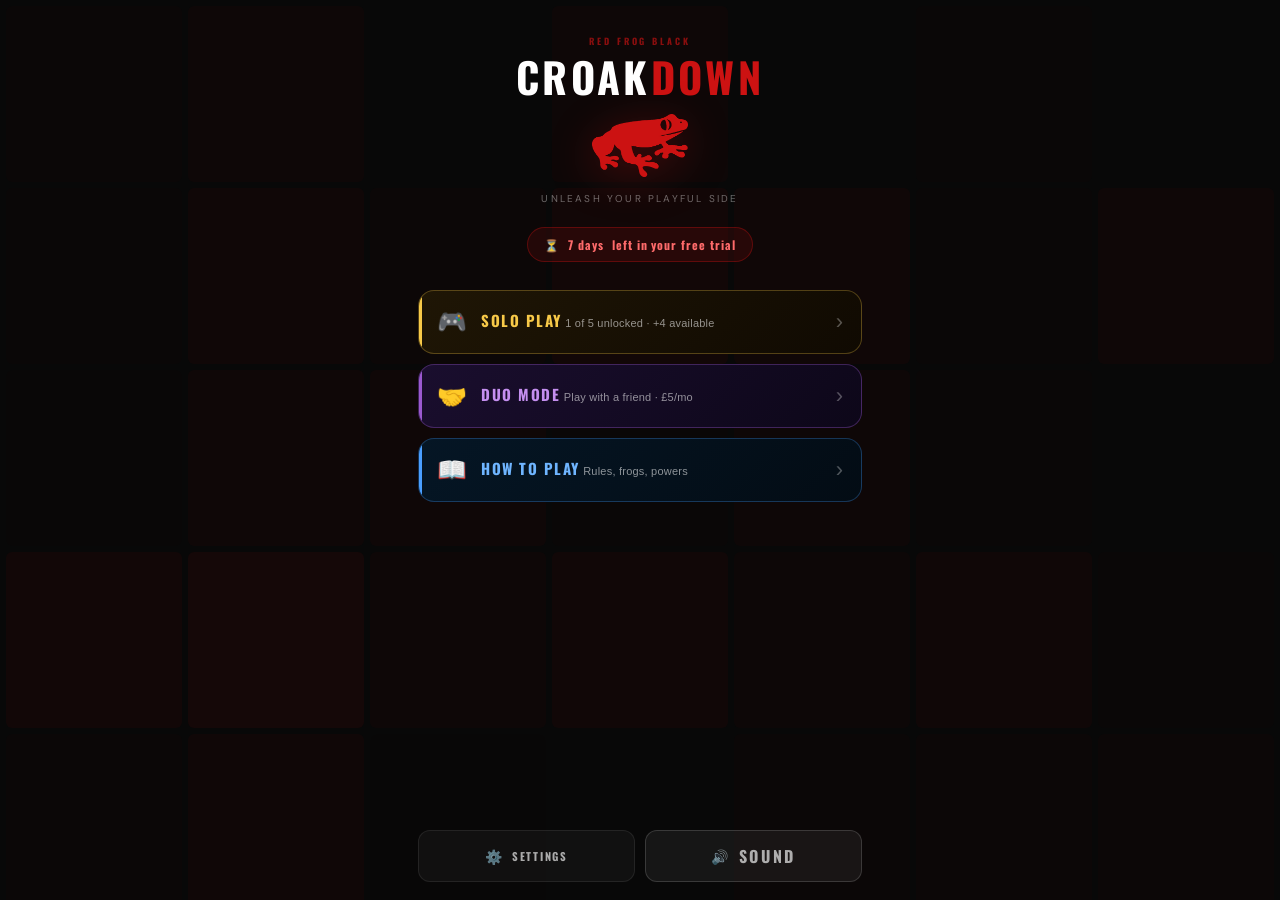
==== commit 163944ab: "Tadpole LV1-10 overhaul: strip LV1 butterflies, thicker LV2/LV6, add LV7 rotation + LV8 mud + LV9 ri" ====
--- a/index.html
+++ b/index.html
@@ -8124,6 +8124,15 @@
 let _tadLightning   = 0;     // LV9 lightning flash alpha
 let _tadLightningTimer = 0;
 let _tadWindQuakeTimer = null; // LV3: recurring tile-relocation (reuses Monaco quake)
+let _tadRotationTimer = null;  // LV7: periodic 90° board rotation (reuses Bali mechanic)
+let _tadRotationAngle = 0;     // LV7: cosmetic angle for the wind ring visual
+let _tadMudActive    = false;  // LV8: bottom rows masked + brown mud overlay
+let _tadMudRows      = 0;      // LV8: number of bottom rows currently muddy
+let _tadMudGrowTimer = null;   // LV8: grows mud over time
+let _tadFloodActive  = false;  // LV9: drives _tokyoFloodLevel for the rising tide
+let _tadFloodTimer   = null;   // LV9: tide cycle stepper
+let _tadFloodPhase   = 'off';  // LV9: calm | rising | peak | falling
+let _tadChaosTimer   = null;   // LV10: orchestrates rotation + quake bursts
 
 function _tadResetVisitors(){
   _tadFlocks = null; _tadFireflyFlocks = null; _tadSnow = null;
@@ -8133,6 +8142,18 @@
   _tadWindShakeAmp = 0; _tadLightning = 0; _tadLightningTimer = 0;
   // Stop the LV3 wind-quake timer when level changes; restart only if new level is 3.
   try { if(_tadWindQuakeTimer){ clearInterval(_tadWindQuakeTimer); _tadWindQuakeTimer = null; } } catch(_){}
+  // Stop the LV7 board-rotation timer when level changes; restart only if new level is 7 (or 10).
+  try { if(_tadRotationTimer){ clearInterval(_tadRotationTimer); _tadRotationTimer = null; } } catch(_){}
+  _tadRotationAngle = 0;
+  // Stop the LV8 mud grow timer + clear the mud mask if it was applied.
+  try { if(_tadMudGrowTimer){ clearInterval(_tadMudGrowTimer); _tadMudGrowTimer = null; } } catch(_){}
+  try { if(_tadMudActive){ _tadClearMud(); } } catch(_){}
+  _tadMudActive = false; _tadMudRows = 0;
+  // Stop the LV9 rising-water tide cycle when leaving LV9.
+  try { if(_tadFloodActive){ _tadStopTide(); } } catch(_){}
+  _tadFloodActive = false; _tadFloodPhase = 'off';
+  // Stop the LV10 chaos orchestrator.
+  try { if(_tadChaosTimer){ clearInterval(_tadChaosTimer); _tadChaosTimer = null; } } catch(_){}
   // Drop the LV5 frog-shape mask when leaving LV5; re-applied on entering LV5.
   try { _tadClearLv5FrogMask(); } catch(_){}
 }
@@ -8151,6 +8172,215 @@
       if (typeof _gfTriggerMonacoQuake === 'function') _gfTriggerMonacoQuake();
     } catch(_){}
   }, 10000);
+}
+
+// LV7: periodic 90° board rotation. Reuses the math from _gfRotateBoard (Bali)
+// but does NOT call it directly because that function early-returns unless
+// activeChallengeMode === 'goldenfrog'. We do the same grid mutation here in
+// Tadpole/standard mode, then update angle + recheck lines.
+function _tadRotateBoardOnce(){
+  if (activeChallengeMode !== 'standard' || !gameActive) return;
+  if (typeof grid === 'undefined' || !grid || !grid.length) return;
+  const newGrid = Array.from({length:ROWS}, () => new Array(COLS).fill(0));
+  for (let r = 0; r < ROWS; r++) {
+    for (let c = 0; c < COLS; c++) {
+      // Same 90° mapping as Bali: (r,c) → (c, ROWS-1-r)
+      const nr = c, nc = ROWS - 1 - r;
+      if (nr < ROWS && nc < COLS) newGrid[nr][nc] = grid[r][c];
+    }
+  }
+  for (let r = 0; r < ROWS; r++) for (let c = 0; c < COLS; c++) grid[r][c] = newGrid[r][c];
+  _tadRotationAngle = (_tadRotationAngle + 90) % 360;
+  try { if (typeof drawGrid === 'function') drawGrid(); } catch(_){}
+  try { if (typeof _gfRecheckLinesAfterMutation === 'function') _gfRecheckLinesAfterMutation(); } catch(_){}
+  try { if (typeof showEventBanner === 'function') showEventBanner('🌀 SPINNING POND — BOARD ROTATES!'); } catch(_){}
+}
+function _tadStartRotation(intervalMs){
+  try { if(_tadRotationTimer){ clearInterval(_tadRotationTimer); } } catch(_){}
+  const ms = intervalMs || 12000;
+  // Brief grace period before the first rotation
+  setTimeout(() => {
+    try {
+      if (activeChallengeMode !== 'standard' || !gameActive) return;
+      if (typeof level !== 'number' || (level !== 7 && level !== 10)) return;
+      _tadRotateBoardOnce();
+    } catch(_){}
+  }, 6000);
+  _tadRotationTimer = setInterval(() => {
+    try {
+      if (activeChallengeMode !== 'standard' || !gameActive) return;
+      if (typeof level !== 'number' || (level !== 7 && level !== 10)) return;
+      _tadRotateBoardOnce();
+    } catch(_){}
+  }, ms);
+}
+
+// LV8: bottom rows are muddy — can't place tiles there. Mud grows over time.
+// Starts with 1 row, grows to 3 rows after 30s + 60s of play.
+function _tadApplyMudMask(){
+  if (activeChallengeMode !== 'standard') return;
+  if (typeof level !== 'number' || (level !== 8 && level !== 10)) return;
+  const rows = Math.max(0, Math.min(ROWS-1, _tadMudRows|0));
+  // Build mask: false on muddy rows, true elsewhere. (gridMask[r][c]=true means playable.)
+  const m = Array.from({length: ROWS}, (_, r) =>
+    Array.from({length: COLS}, () => r < (ROWS - rows))
+  );
+  gridMask = m;
+  // Clear any tiles trapped in newly-muddied rows.
+  if (grid && grid.length) {
+    for (let r = ROWS - rows; r < ROWS; r++) {
+      if (r < 0) continue;
+      for (let c = 0; c < COLS; c++) grid[r][c] = 0;
+    }
+  }
+}
+function _tadStartMud(initialRows, growthSchedule){
+  _tadMudActive = true;
+  _tadMudRows = initialRows|0;
+  _tadApplyMudMask();
+  try { if (typeof drawGrid === 'function') drawGrid(); } catch(_){}
+  try { showEventBanner('💫 MUDDY POND — BOTTOM ROW BLOCKED!'); } catch(_){}
+  // Schedule mud growth steps: each entry [ms, totalRows]
+  try { if(_tadMudGrowTimer){ clearInterval(_tadMudGrowTimer); } } catch(_){}
+  const schedule = growthSchedule || [
+    [25000, 2],  // After 25s, mud rises to 2 rows
+    [55000, 3],  // After 55s, mud rises to 3 rows
+  ];
+  schedule.forEach(([ms, rows]) => {
+    setTimeout(() => {
+      try {
+        if (activeChallengeMode !== 'standard' || !gameActive) return;
+        if (typeof level !== 'number' || (level !== 8 && level !== 10)) return;
+        if (!_tadMudActive) return;
+        _tadMudRows = rows;
+        _tadApplyMudMask();
+        try { if (typeof drawGrid === 'function') drawGrid(); } catch(_){}
+        try { showEventBanner('💫 MUD IS RISING — ' + rows + ' ROWS BLOCKED!'); } catch(_){}
+      } catch(_){}
+    }, ms);
+  });
+}
+function _tadClearMud(){
+  _tadMudActive = false;
+  _tadMudRows = 0;
+  try { if(_tadMudGrowTimer){ clearInterval(_tadMudGrowTimer); _tadMudGrowTimer = null; } } catch(_){}
+  // Only null out gridMask if it isn't claimed by another mechanic (LV5 frog).
+  if (!_tadLv5MaskApplied) {
+    try { gridMask = null; } catch(_){}
+  }
+}
+
+// LV9: rising water. Drives _tokyoFloodLevel directly so isMasked() blocks the
+// flooded bottom rows for free. Tide cycles: calm → rising 1 row / 10s up to 4
+// → peak 3s → falling 1 row / 4s → calm 5s → repeat. Does NOT call
+// _tokyoStartTide() (that engine is hard-bound to cm_gfLevel === 4).
+const TAD_FLOOD_MAX = 4;
+function _tadStartTide(){
+  _tadStopTide();
+  _tadFloodActive = true;
+  _tadFloodPhase = 'calm';
+  if (typeof _tokyoFloodLevel === 'number') _tokyoFloodLevel = 0;
+  if (typeof _tokyoFloodTarget === 'number') _tokyoFloodTarget = 0;
+  // Start a rAF loop that smooths _tokyoFloodLevel toward _tokyoFloodTarget.
+  // Tokyo already has its own rAF; only start ours when Tokyo's isn't running.
+  if (typeof _tokyoFloodRafId === 'undefined' || !_tokyoFloodRafId) {
+    const animTick = () => {
+      if (typeof _tokyoFloodWavePhase === 'number') _tokyoFloodWavePhase += 0.06;
+      const diff = (_tokyoFloodTarget||0) - (_tokyoFloodLevel||0);
+      if (Math.abs(diff) > 0.01) _tokyoFloodLevel += diff * 0.12;
+      else _tokyoFloodLevel = _tokyoFloodTarget||0;
+      try { if (typeof drawGrid === 'function') drawGrid(); } catch(_){}
+      if (_tadFloodActive) _tokyoFloodRafId = requestAnimationFrame(animTick);
+    };
+    _tokyoFloodRafId = requestAnimationFrame(animTick);
+  }
+  // Step the tide every N ms
+  const step = () => {
+    try {
+      if (activeChallengeMode !== 'standard' || !gameActive) {
+        _tadFloodTimer = setTimeout(step, 1000);
+        return;
+      }
+      if (typeof level !== 'number' || (level !== 9 && level !== 10)) {
+        _tadFloodTimer = setTimeout(step, 1000);
+        return;
+      }
+      let nextMs = 10000;
+      if (_tadFloodPhase === 'calm' || _tadFloodPhase === 'off') {
+        _tadFloodPhase = 'rising';
+        _tokyoFloodTarget = Math.min(TAD_FLOOD_MAX, (_tokyoFloodTarget||0) + 1);
+        try { showEventBanner('🌊 RISING WATER — ROWS SUBMERGING!'); } catch(_){}
+        nextMs = 10000;
+      } else if (_tadFloodPhase === 'rising') {
+        if ((_tokyoFloodTarget||0) < TAD_FLOOD_MAX) {
+          _tokyoFloodTarget = Math.min(TAD_FLOOD_MAX, (_tokyoFloodTarget||0) + 1);
+          try { showEventBanner('🌊 RISING WATER — ' + _tokyoFloodTarget + '/' + TAD_FLOOD_MAX); } catch(_){}
+          nextMs = 10000;
+        } else {
+          _tadFloodPhase = 'peak';
+          try { showEventBanner('⚠️ FLOOD PEAK — HOLD ON!'); } catch(_){}
+          nextMs = 3000;
+        }
+      } else if (_tadFloodPhase === 'peak') {
+        _tadFloodPhase = 'falling';
+        _tokyoFloodTarget = Math.max(0, (_tokyoFloodTarget||0) - 1);
+        try { showEventBanner('🌊 WATER — RECEDING'); } catch(_){}
+        nextMs = 4000;
+      } else if (_tadFloodPhase === 'falling') {
+        if ((_tokyoFloodTarget||0) > 0) {
+          _tokyoFloodTarget = Math.max(0, (_tokyoFloodTarget||0) - 1);
+          nextMs = 4000;
+        } else {
+          _tadFloodPhase = 'calm';
+          try { showEventBanner('🌟 CALM — BREATHE'); } catch(_){}
+          nextMs = 5000;
+        }
+      }
+      _tadFloodTimer = setTimeout(step, nextMs);
+    } catch(_e){
+      _tadFloodTimer = setTimeout(step, 2000);
+    }
+  };
+  // 8s grace before the first rise
+  _tadFloodTimer = setTimeout(step, 8000);
+}
+function _tadStopTide(){
+  _tadFloodActive = false;
+  _tadFloodPhase = 'off';
+  try { if(_tadFloodTimer){ clearTimeout(_tadFloodTimer); _tadFloodTimer = null; } } catch(_){}
+  // Don't touch Tokyo's rAF if Tokyo (Golden Frog LV4) is the one running it.
+  // We only own it when activeChallengeMode === 'standard'.
+  if (activeChallengeMode === 'standard') {
+    try {
+      if (typeof _tokyoFloodRafId !== 'undefined' && _tokyoFloodRafId) {
+        cancelAnimationFrame(_tokyoFloodRafId);
+        _tokyoFloodRafId = null;
+      }
+      if (typeof _tokyoFloodLevel === 'number') _tokyoFloodLevel = 0;
+      if (typeof _tokyoFloodTarget === 'number') _tokyoFloodTarget = 0;
+    } catch(_){}
+  }
+}
+
+// LV10: chaos orchestrator. Periodically triggers rotations + quake bursts on
+// top of the rising water + mud + festival visitors. Frequency stays well
+// below LV7/LV8 standalone so the player still has windows to play.
+function _tadStartChaos(){
+  try { if(_tadChaosTimer){ clearInterval(_tadChaosTimer); } } catch(_){}
+  let tick = 0;
+  _tadChaosTimer = setInterval(() => {
+    try {
+      if (activeChallengeMode !== 'standard' || !gameActive) return;
+      if (typeof level !== 'number' || level !== 10) return;
+      tick++;
+      // Alternate: every 20s rotate the board; every 30s a Monaco quake gust.
+      if (tick % 2 === 0 && typeof _gfTriggerMonacoQuake === 'function') {
+        _gfTriggerMonacoQuake();
+      } else {
+        _tadRotateBoardOnce();
+      }
+    } catch(_){}
+  }, 15000);
 }
 
 // LV5: shape the playable area like a frog. 10×10 mask where 1 = playable,
@@ -8244,6 +8474,18 @@
     if(lvl === 3 && !_tadWindQuakeTimer){ _tadStartWindQuakes(); }
     // LV5: install the frog-shaped play-area mask on entry.
     if(lvl === 5){ _tadEnsureLv5FrogMask(); }
+    // LV7: start the spinning-pond board rotation cycle.
+    if(lvl === 7 && !_tadRotationTimer){ _tadStartRotation(12000); }
+    // LV8: muddy pond — bottom row blocked from the start, grows over time.
+    if(lvl === 8 && !_tadMudActive){ _tadStartMud(1); }
+    // LV9: rising water — tide cycle drives _tokyoFloodLevel.
+    if(lvl === 9 && !_tadFloodActive){ _tadStartTide(); }
+    // LV10: chaos finale — mud + rising water + rotation + occasional quake.
+    if(lvl === 10){
+      if (!_tadMudActive) _tadStartMud(1, [[40000, 2]]);
+      if (!_tadFloodActive) _tadStartTide();
+      if (!_tadChaosTimer) _tadStartChaos();
+    }
   }
   const t = (typeof _ambientT === 'number') ? _ambientT : 0;
 
@@ -8313,55 +8555,12 @@
   }
 
   // ── (2) PER-LEVEL SIGNATURE VISITOR ─────────────────────────
-  // LV1 → DENSE spring butterfly swarm + dragonflies. 5 flocks × 40 butterflies
-  // = 200 butterflies covering the board, plus drifting halos and 3 dragonflies.
-  // User wanted ~10× thicker so the board is genuinely obscured.
+  // LV1 → calm spring meadow. User explicitly asked to remove butterflies from
+  // LV1 (they live on LV2 now); leave only a few drifting dragonflies on top of
+  // the spring petal season overlay. NO swarms, NO obscuring — LV1 is genuinely
+  // the easiest, gentlest level.
   if(lvl === 1){
-    const palette1 = [
-      [255,170, 60], [255,120,180], [180,220,255], [200,150,255],
-      [255,230,120], [140,255,200], [255,200,200], [200,255,220]
-    ];
-    if(!_tadFlocks) _tadFlocks = [
-      _tadMakeFlock(W, H, 40, palette1, 7),
-      _tadMakeFlock(W, H, 40, palette1, 7),
-      _tadMakeFlock(W, H, 40, palette1, 7),
-      _tadMakeFlock(W, H, 40, palette1, 7),
-      _tadMakeFlock(W, H, 40, palette1, 7),
-    ];
-    for(const f of _tadFlocks){
-      _tadTickFlock(f, W, H, t);
-      // Larger, slightly stronger halo so flocks read as cloud-like cover
-      ctx.save();
-      const halo = ctx.createRadialGradient(f.cx, f.cy, 0, f.cx, f.cy, 110);
-      halo.addColorStop(0,   'rgba(255,240,250,0.28)');
-      halo.addColorStop(0.5, 'rgba(255,240,250,0.12)');
-      halo.addColorStop(1,   'rgba(255,240,250,0.00)');
-      ctx.fillStyle = halo;
-      ctx.beginPath(); ctx.arc(f.cx, f.cy, 110, 0, Math.PI*2); ctx.fill();
-      // Butterflies
-      for(const b of f.items){
-        const bx = f.cx + b.ox + Math.sin(t*0.04+b.phase)*4;
-        const by = f.cy + b.oy + Math.cos(t*0.035+b.phase)*3;
-        const flap = 0.55 + Math.abs(Math.sin(t*0.18+b.phase))*0.45;
-        ctx.save();
-        ctx.translate(bx, by);
-        ctx.rotate(Math.sin(t*0.025+b.phase)*0.20);
-        // Wing pair
-        ctx.fillStyle = `rgba(${b.col[0]},${b.col[1]},${b.col[2]},0.92)`;
-        ctx.beginPath(); ctx.ellipse(-b.size*0.55, 0, b.size*0.78*flap, b.size*0.55, -0.25, 0, Math.PI*2); ctx.fill();
-        ctx.beginPath(); ctx.ellipse( b.size*0.55, 0, b.size*0.78*flap, b.size*0.55,  0.25, 0, Math.PI*2); ctx.fill();
-        // Inner lighter spot
-        ctx.fillStyle = 'rgba(255,255,255,0.55)';
-        ctx.beginPath(); ctx.ellipse(-b.size*0.55, 0, b.size*0.30*flap, b.size*0.22, -0.25, 0, Math.PI*2); ctx.fill();
-        ctx.beginPath(); ctx.ellipse( b.size*0.55, 0, b.size*0.30*flap, b.size*0.22,  0.25, 0, Math.PI*2); ctx.fill();
-        // Body
-        ctx.fillStyle = 'rgba(40,30,30,0.88)';
-        ctx.beginPath(); ctx.ellipse(0, 0, 0.7, b.size*0.42, 0, 0, Math.PI*2); ctx.fill();
-        ctx.restore();
-      }
-      ctx.restore();
-    }
-    // Keep the 3 dragonflies as accent visitors zigzagging across the swarm.
+    // Keep the 3 dragonflies as accent visitors zigzagging across the meadow.
     if(!_tadDragonflies) _tadDragonflies = Array.from({length:3}, () => ({
       x:Math.random()*W, y:Math.random()*H*0.7,
       vx:(Math.random()<0.5?-1:1)*(0.6+Math.random()*0.4),
@@ -8386,29 +8585,32 @@
     }
   }
 
-  // LV2 → 3 butterfly flocks (REUSES TF LV1 visual, density-biased)
+  // LV2 → butterfly flocks (REUSES TF LV1 visual, density-biased)
   else if(lvl === 2){
-    // User wanted ~10× thicker butterfly cover on LV2.
-    // 5 flocks × 80 butterflies = 400 total (was 3×28=84), with much stronger halos.
+    // User wanted EVEN thicker butterfly cover on LV2: previous 5×80 still felt
+    // see-through. Push to 7 flocks × 100 = 700 butterflies, with much stronger
+    // halos so the center is genuinely opaque while edges keep some visibility.
     const palette = [[255,170,60],[255,120,180],[180,220,255],[200,150,255],[255,230,120],[140,255,200],[255,200,200],[200,255,220]];
     if(!_tadFlocks) _tadFlocks = [
-      _tadMakeFlock(W, H, 80, palette, 7),
-      _tadMakeFlock(W, H, 80, palette, 7),
-      _tadMakeFlock(W, H, 80, palette, 7),
-      _tadMakeFlock(W, H, 80, palette, 7),
-      _tadMakeFlock(W, H, 80, palette, 7),
+      _tadMakeFlock(W, H, 100, palette, 7),
+      _tadMakeFlock(W, H, 100, palette, 7),
+      _tadMakeFlock(W, H, 100, palette, 7),
+      _tadMakeFlock(W, H, 100, palette, 7),
+      _tadMakeFlock(W, H, 100, palette, 7),
+      _tadMakeFlock(W, H, 100, palette, 7),
+      _tadMakeFlock(W, H, 100, palette, 7),
     ];
     for(const f of _tadFlocks){
       _tadTickFlock(f, W, H, t);
-      // Each flock has a thick halo behind it to obscure tiles substantially
+      // Each flock has a thick halo behind it — center opaque, edges feathered.
       ctx.save();
-      const halo = ctx.createRadialGradient(f.cx, f.cy, 0, f.cx, f.cy, 130);
-      halo.addColorStop(0,   'rgba(255,240,250,0.42)');
-      halo.addColorStop(0.4, 'rgba(255,240,250,0.24)');
-      halo.addColorStop(0.75,'rgba(255,240,250,0.10)');
+      const halo = ctx.createRadialGradient(f.cx, f.cy, 0, f.cx, f.cy, 150);
+      halo.addColorStop(0,   'rgba(255,240,250,0.62)');
+      halo.addColorStop(0.35,'rgba(255,240,250,0.40)');
+      halo.addColorStop(0.70,'rgba(255,240,250,0.18)');
       halo.addColorStop(1,   'rgba(255,240,250,0.00)');
       ctx.fillStyle = halo;
-      ctx.beginPath(); ctx.arc(f.cx, f.cy, 130, 0, Math.PI*2); ctx.fill();
+      ctx.beginPath(); ctx.arc(f.cx, f.cy, 150, 0, Math.PI*2); ctx.fill();
       // Butterflies
       for(const b of f.items){
         const bx = f.cx + b.ox + Math.sin(t*0.04+b.phase)*4;
@@ -8556,13 +8758,20 @@
     ctx.restore();
   }
 
-  // LV6 → 3 heavy mist patches (Fog the Frog reuse) — strong obscuring
+  // LV6 → heavy mist patches (Fog the Frog reuse) — user asked for MUCH thicker.
+  // 6 large patches, center opaque, edges still feathered so visible tiles peek
+  // through at the board edge (per user preference: "transitional and moves
+  // around the board with middle being non transparent and the edges with some
+  // visibility").
   else if(lvl === 6){
     if(!_tadMistPatches){
       _tadMistPatches = [
-        { x: W*0.25, y: H*0.30, r: Math.min(W,H)*0.40, vx: 0.30, vy: 0.10 },
-        { x: W*0.70, y: H*0.55, r: Math.min(W,H)*0.45, vx:-0.25, vy: 0.12 },
-        { x: W*0.50, y: H*0.75, r: Math.min(W,H)*0.38, vx: 0.18, vy:-0.08 },
+        { x: W*0.20, y: H*0.25, r: Math.min(W,H)*0.48, vx: 0.30, vy: 0.10 },
+        { x: W*0.78, y: H*0.30, r: Math.min(W,H)*0.50, vx:-0.28, vy: 0.08 },
+        { x: W*0.50, y: H*0.50, r: Math.min(W,H)*0.55, vx: 0.22, vy:-0.12 },
+        { x: W*0.30, y: H*0.72, r: Math.min(W,H)*0.46, vx:-0.18, vy: 0.10 },
+        { x: W*0.72, y: H*0.78, r: Math.min(W,H)*0.50, vx: 0.20, vy:-0.08 },
+        { x: W*0.50, y: H*0.95, r: Math.min(W,H)*0.42, vx: 0.14, vy:-0.06 },
       ];
     }
     for(const p of _tadMistPatches){
@@ -8571,11 +8780,11 @@
       if(p.y < -p.r*0.2 || p.y > H+p.r*0.2) p.vy *= -1;
       ctx.save();
       const grd = ctx.createRadialGradient(p.x, p.y, 0, p.x, p.y, p.r);
-      // Strong center, soft edges — Fog the Frog opacity model
-      grd.addColorStop(0,    'rgba(228,232,240,0.62)');
-      grd.addColorStop(0.40, 'rgba(220,225,235,0.45)');
-      grd.addColorStop(0.70, 'rgba(210,218,228,0.20)');
-      grd.addColorStop(0.92, 'rgba(200,210,222,0.05)');
+      // Stronger center, soft feathered edges — Fog the Frog opacity model.
+      grd.addColorStop(0,    'rgba(228,232,240,0.88)');
+      grd.addColorStop(0.35, 'rgba(220,225,235,0.68)');
+      grd.addColorStop(0.60, 'rgba(210,218,228,0.38)');
+      grd.addColorStop(0.85, 'rgba(200,210,222,0.12)');
       grd.addColorStop(1,    'rgba(200,210,222,0.00)');
       ctx.fillStyle = grd;
       ctx.beginPath(); ctx.arc(p.x, p.y, p.r, 0, Math.PI*2); ctx.fill();
@@ -8583,83 +8792,136 @@
     }
   }
 
-  // LV7 → corner frost crystals + snow already handled by season
+  // LV7 → SPINNING POND. Board rotates 90° every ~12s (timer hooked above
+  // reuses the Bali rotation math). Visual layer: a swirling wind vortex with
+  // arc trails so the player has a constant cue that the pond is spinning.
+  // Per user preference, vortex is densest at the CENTER and feathers out
+  // at the edges so tiles near the edges remain visible.
   else if(lvl === 7){
-    // Frost crystals creeping in from corners
     ctx.save();
-    const corners = [
-      {x:0, y:0},
-      {x:W, y:0},
-      {x:0, y:H},
-      {x:W, y:H}
-    ];
-    for(const c of corners){
-      const grd = ctx.createRadialGradient(c.x, c.y, 0, c.x, c.y, Math.min(W,H)*0.42);
-      grd.addColorStop(0,    'rgba(220,240,255,0.55)');
-      grd.addColorStop(0.45, 'rgba(220,240,255,0.20)');
-      grd.addColorStop(1,    'rgba(220,240,255,0.00)');
-      ctx.fillStyle = grd;
-      ctx.beginPath(); ctx.arc(c.x, c.y, Math.min(W,H)*0.42, 0, Math.PI*2); ctx.fill();
-    }
-    // A few decorative snowflake icons
-    ctx.strokeStyle = 'rgba(230,245,255,0.65)';
-    ctx.lineWidth = 1.2;
-    const flakes = [
-      {x: W*0.12, y: H*0.18, s:8},
-      {x: W*0.85, y: H*0.22, s:7},
-      {x: W*0.20, y: H*0.78, s:9},
-      {x: W*0.78, y: H*0.82, s:8},
-    ];
-    for(const fk of flakes){
+    const cx = W/2, cy = H/2;
+    const maxR = Math.min(W,H)*0.55;
+    // Soft swirling backdrop — center-opaque, edge-feathered
+    const vortex = ctx.createRadialGradient(cx, cy, 0, cx, cy, maxR);
+    vortex.addColorStop(0,    'rgba(180,210,235,0.32)');
+    vortex.addColorStop(0.35, 'rgba(160,195,225,0.22)');
+    vortex.addColorStop(0.70, 'rgba(140,180,210,0.10)');
+    vortex.addColorStop(1,    'rgba(120,170,200,0.00)');
+    ctx.fillStyle = vortex;
+    ctx.beginPath(); ctx.arc(cx, cy, maxR, 0, Math.PI*2); ctx.fill();
+    // Spiral wind arcs — trail the rotation. Use _ambientT for continuous spin
+    // PLUS _tadRotationAngle for a hard "snap" cue when the grid actually rotates.
+    const spinT = t * 0.015 + (_tadRotationAngle * Math.PI / 180);
+    ctx.strokeStyle = 'rgba(220,235,250,0.55)';
+    ctx.lineWidth = 2;
+    for(let i = 0; i < 8; i++){
+      const ringR = maxR * (0.20 + i * 0.10);
+      const startA = spinT + i * 0.35;
+      ctx.beginPath();
+      ctx.arc(cx, cy, ringR, startA, startA + Math.PI*0.55);
+      ctx.stroke();
+    }
+    // Inner faster spirals
+    ctx.strokeStyle = 'rgba(240,250,255,0.40)';
+    ctx.lineWidth = 1.4;
+    for(let i = 0; i < 6; i++){
+      const ringR = maxR * (0.10 + i * 0.06);
+      const startA = -spinT*1.6 + i * 0.6;
+      ctx.beginPath();
+      ctx.arc(cx, cy, ringR, startA, startA + Math.PI*0.40);
+      ctx.stroke();
+    }
+    // Whirling leaves swept by the vortex (also signal the rotation visually)
+    if(!_tadLeaves) _tadLeaves = Array.from({length:28}, () => ({
+      a: Math.random()*Math.PI*2,
+      r: 30+Math.random()*(maxR*0.85),
+      vR: -0.12-Math.random()*0.08, // spiral inward
+      vA: 0.012+Math.random()*0.018, // angular speed
+      size: 2+Math.random()*2,
+      hue: Math.floor(Math.random()*3)
+    }));
+    const leafCols = ['rgba(190,210,235,0.85)','rgba(160,200,240,0.85)','rgba(220,235,250,0.85)'];
+    for(const p of _tadLeaves){
+      p.a += p.vA; p.r += p.vR;
+      if(p.r < 8) { p.r = maxR*0.9; p.a = Math.random()*Math.PI*2; }
+      const lx = cx + Math.cos(p.a)*p.r;
+      const ly = cy + Math.sin(p.a)*p.r;
       ctx.save();
-      ctx.translate(fk.x, fk.y);
-      ctx.rotate(t*0.005);
-      for(let a=0;a<6;a++){
-        ctx.rotate(Math.PI/3);
+      ctx.translate(lx, ly);
+      ctx.rotate(p.a + Math.PI/2);
+      ctx.fillStyle = leafCols[p.hue];
+      ctx.beginPath(); ctx.ellipse(0,0,p.size*1.6,p.size*0.7,0,0,Math.PI*2); ctx.fill();
+      ctx.restore();
+    }
+    ctx.restore();
+  }
+
+  // LV8 → MUDDY POND. Bottom 1-3 rows are masked (mud) — player can't place
+  // tiles there. Mud is rendered AFTER tiles as a thick brown organic gradient
+  // so it reads as a physical bog. _tadStartMud() (called above on level entry)
+  // installs the gridMask; this block paints the visible mud surface.
+  else if(lvl === 8){
+    if (_tadMudActive && _tadMudRows > 0) {
+      const cellPx = (typeof CELL === 'number' && CELL > 0) ? CELL : (H / ROWS);
+      const mudTop = (ROWS - _tadMudRows) * cellPx;
+      ctx.save();
+      // Mud body — thick opaque brown gradient
+      const mg = ctx.createLinearGradient(0, mudTop, 0, H);
+      mg.addColorStop(0,    'rgba(95,55,25,0.85)');
+      mg.addColorStop(0.30, 'rgba(75,45,20,0.95)');
+      mg.addColorStop(0.70, 'rgba(55,30,15,0.98)');
+      mg.addColorStop(1,    'rgba(40,20,10,1.00)');
+      ctx.fillStyle = mg;
+      ctx.fillRect(0, mudTop, W, H - mudTop);
+      // Organic wavy top edge (bubbling mud surface)
+      ctx.beginPath();
+      ctx.moveTo(0, mudTop);
+      for(let x = 0; x <= W; x += 4){
+        const wave = Math.sin(x*0.03 + t*0.04) * 4 + Math.sin(x*0.07 - t*0.03) * 2.5;
+        ctx.lineTo(x, mudTop + wave);
+      }
+      ctx.lineTo(W, mudTop); ctx.closePath();
+      ctx.fillStyle = 'rgba(110,70,30,0.85)';
+      ctx.fill();
+      // Bubbles rising in the mud
+      ctx.fillStyle = 'rgba(160,110,55,0.75)';
+      for(let i = 0; i < 14; i++){
+        const bx = (i * 67 + Math.sin(t*0.02 + i)*18) % W;
+        const cycle = (t*0.6 + i*30) % (H - mudTop + 20);
+        const by = H - cycle;
+        if(by > mudTop + 6 && by < H - 2){
+          ctx.beginPath();
+          ctx.arc(bx, by, 2 + Math.sin(t*0.05 + i)*0.8, 0, Math.PI*2);
+          ctx.fill();
+        }
+      }
+      // Reedy grass tufts poking up from the mud surface
+      ctx.strokeStyle = 'rgba(70,90,40,0.9)';
+      ctx.lineWidth = 1.6;
+      for(let i = 0; i < 9; i++){
+        const gx = (i * 95 + 30) % W;
+        const sway = Math.sin(t*0.03 + i)*3;
         ctx.beginPath();
-        ctx.moveTo(0,0); ctx.lineTo(0, fk.s);
-        ctx.moveTo(0, fk.s*0.5); ctx.lineTo(fk.s*0.3, fk.s*0.7);
-        ctx.moveTo(0, fk.s*0.5); ctx.lineTo(-fk.s*0.3, fk.s*0.7);
+        ctx.moveTo(gx, mudTop + 2);
+        ctx.quadraticCurveTo(gx + sway, mudTop - 4, gx + sway*1.5, mudTop - 10);
         ctx.stroke();
       }
       ctx.restore();
     }
-    ctx.restore();
-  }
-
-  // LV8 → sandstorm tint + drifting sand particles (Cairo/Accra monument theme)
-  else if(lvl === 8){
-    // Warm sand wash across entire canvas
-    ctx.save();
-    ctx.globalCompositeOperation = 'overlay';
-    ctx.fillStyle = 'rgba(220,170,90,0.20)';
-    ctx.fillRect(0,0,W,H);
-    ctx.restore();
-    // Sand particles streaking horizontally
-    if(!_tadSandParticles) _tadSandParticles = Array.from({length:80}, () => ({
-      x:Math.random()*W, y:Math.random()*H,
-      vx:2.5+Math.random()*1.8, vy:(Math.random()-0.5)*0.3,
-      r:0.8+Math.random()*1.2,
-      alpha:0.3+Math.random()*0.3
-    }));
-    ctx.save();
-    for(const s of _tadSandParticles){
-      s.x += s.vx; s.y += s.vy;
-      if(s.x > W+5) { s.x = -5; s.y = Math.random()*H; }
-      if(s.y < 0) s.y = H; else if(s.y > H) s.y = 0;
-      ctx.fillStyle = `rgba(230,200,140,${s.alpha})`;
-      ctx.beginPath(); ctx.arc(s.x, s.y, s.r, 0, Math.PI*2); ctx.fill();
-    }
-    ctx.restore();
-  }
-
-  // LV9 → rain + safe lightning + drifting storm fog (TF LV9 visual)
+  }
+
+  // LV9 → RISING WATER. _tadStartTide() (called above on entry) drives
+  // _tokyoFloodLevel; isMasked() already blocks flooded rows so tiles can't be
+  // placed on submerged cells. The actual water VISUAL is drawn in drawGrid()
+  // (gated for tadpole mode via the Tokyo-tide draw path we extended below).
+  // Here we just add storm ambience on top — rain + drifting fog — so the level
+  // reads as a thunderstorm flooding the pond.
   else if(lvl === 9){
     // Drifting storm fog patches (2)
     if(!_tadMistPatches){
       _tadMistPatches = [
         { x: W*0.30, y: H*0.40, r: Math.min(W,H)*0.42, vx: 0.20, vy: 0.08 },
-        { x: W*0.70, y: H*0.60, r: Math.min(W,H)*0.45, vx:-0.18, vy: 0.10 },
+        { x: W*0.70, y: H*0.50, r: Math.min(W,H)*0.45, vx:-0.18, vy: 0.10 },
       ];
     }
     for(const p of _tadMistPatches){
@@ -8709,8 +8971,36 @@
     }
   }
 
-  // LV10 → festival: butterflies + fireflies + petals + shooting stars + soft fog
+  // LV10 → CHAOS FINALE. Mud + rising water + periodic board rotation +
+  // occasional quake gusts are all driven by the timers started above on entry.
+  // This block paints the festival visitors (butterflies + fireflies + shooting
+  // stars) PLUS a brown mud surface (because gridMask hides the bottom row).
   else if(lvl === 10){
+    // Mud surface visual (the mask itself is set by _tadStartMud above).
+    if (_tadMudActive && _tadMudRows > 0) {
+      const cellPx = (typeof CELL === 'number' && CELL > 0) ? CELL : (H / ROWS);
+      const mudTop = (ROWS - _tadMudRows) * cellPx;
+      ctx.save();
+      const mg = ctx.createLinearGradient(0, mudTop, 0, H);
+      mg.addColorStop(0,    'rgba(85,50,25,0.78)');
+      mg.addColorStop(0.5,  'rgba(60,35,18,0.95)');
+      mg.addColorStop(1,    'rgba(40,22,10,1.00)');
+      ctx.fillStyle = mg;
+      ctx.fillRect(0, mudTop, W, H - mudTop);
+      // Bubbles
+      ctx.fillStyle = 'rgba(150,100,50,0.7)';
+      for(let i = 0; i < 10; i++){
+        const bx = (i * 79 + Math.sin(t*0.03 + i)*16) % W;
+        const cycle = (t*0.5 + i*30) % (H - mudTop + 20);
+        const by = H - cycle;
+        if(by > mudTop + 6 && by < H - 2){
+          ctx.beginPath();
+          ctx.arc(bx, by, 1.8, 0, Math.PI*2);
+          ctx.fill();
+        }
+      }
+      ctx.restore();
+    }
     // 2 butterfly flocks
     const bpal = [[255,170,60],[255,120,180],[180,220,255],[200,150,255],[255,230,120]];
     if(!_tadFlocks) _tadFlocks = [
@@ -22475,7 +22765,10 @@
   // Tokyo TIDE: draw water layer covering flooded rows. Drawn BEFORE tiles so
   // any tiles caught by the rising water render on top — they look submerged
   // because of the translucent blue overlay drawn later.
-  if (typeof _tokyoFloodLevel === 'number' && _tokyoFloodLevel > 0.01 && cm_gfLevel === 4) {
+  if (typeof _tokyoFloodLevel === 'number' && _tokyoFloodLevel > 0.01 && (
+        cm_gfLevel === 4 ||
+        (activeChallengeMode === 'standard' && (level === 9 || level === 10) && _tadFloodActive)
+      )) {
     const floodTopY = (ROWS - _tokyoFloodLevel) * CELL;
     const W = gridCanvas.width;
     const H = gridCanvas.height;
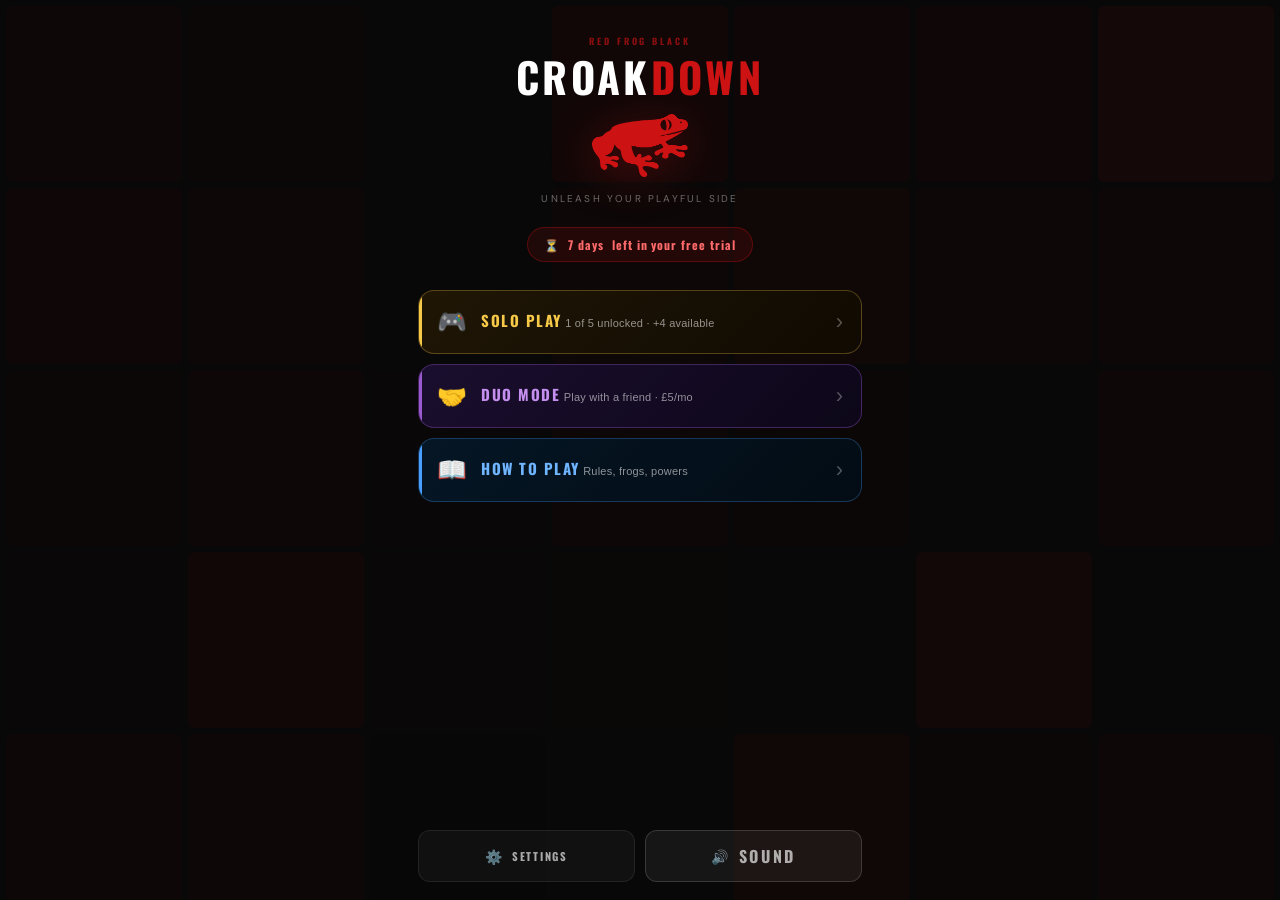
==== commit 76e56a4d: "Tadpole LV8: mud now cycles on/off every 5s instead of growing over time" ====
--- a/index.html
+++ b/index.html
@@ -8129,6 +8129,7 @@
 let _tadMudActive    = false;  // LV8: bottom rows masked + brown mud overlay
 let _tadMudRows      = 0;      // LV8: number of bottom rows currently muddy
 let _tadMudGrowTimer = null;   // LV8: grows mud over time
+let _tadMudCycleTimer = null;  // LV8: toggles mud on/off every 5s
 let _tadFloodActive  = false;  // LV9: drives _tokyoFloodLevel for the rising tide
 let _tadFloodTimer   = null;   // LV9: tide cycle stepper
 let _tadFloodPhase   = 'off';  // LV9: calm | rising | peak | falling
@@ -8145,8 +8146,9 @@
   // Stop the LV7 board-rotation timer when level changes; restart only if new level is 7 (or 10).
   try { if(_tadRotationTimer){ clearInterval(_tadRotationTimer); _tadRotationTimer = null; } } catch(_){}
   _tadRotationAngle = 0;
-  // Stop the LV8 mud grow timer + clear the mud mask if it was applied.
+  // Stop the LV8 mud grow timer + cycle timer + clear the mud mask if it was applied.
   try { if(_tadMudGrowTimer){ clearInterval(_tadMudGrowTimer); _tadMudGrowTimer = null; } } catch(_){}
+  try { if(_tadMudCycleTimer){ clearInterval(_tadMudCycleTimer); _tadMudCycleTimer = null; } } catch(_){}
   try { if(_tadMudActive){ _tadClearMud(); } } catch(_){}
   _tadMudActive = false; _tadMudRows = 0;
   // Stop the LV9 rising-water tide cycle when leaving LV9.
@@ -8268,6 +8270,44 @@
   if (!_tadLv5MaskApplied) {
     try { gridMask = null; } catch(_){}
   }
+}
+
+// LV8: cycle mud on and off every `periodMs` (default 5000ms). When ON,
+// `rows` bottom rows are muddy + masked. When OFF, mud clears entirely.
+function _tadStartMudCycle(rows, periodMs){
+  const r = Math.max(1, (rows|0) || 1);
+  const period = Math.max(500, (periodMs|0) || 5000);
+  try { if(_tadMudCycleTimer){ clearInterval(_tadMudCycleTimer); _tadMudCycleTimer = null; } } catch(_){}
+  // Start with mud ON immediately.
+  _tadMudActive = true;
+  _tadMudRows = r;
+  try { _tadApplyMudMask(); } catch(_){}
+  try { if (typeof drawGrid === 'function') drawGrid(); } catch(_){}
+  try { showEventBanner('💫 MUDDY POND — MUD COMES AND GOES!'); } catch(_){}
+  _tadMudCycleTimer = setInterval(() => {
+    try {
+      if (activeChallengeMode !== 'standard' || !gameActive) return;
+      if (typeof level !== 'number' || level !== 8) {
+        try { clearInterval(_tadMudCycleTimer); } catch(_){}
+        _tadMudCycleTimer = null;
+        return;
+      }
+      if (_tadMudActive) {
+        // Toggle OFF — clear the mud mask but keep cycle running.
+        _tadMudActive = false;
+        _tadMudRows = 0;
+        if (!_tadLv5MaskApplied) {
+          try { gridMask = null; } catch(_){}
+        }
+      } else {
+        // Toggle ON — re-apply the mud mask.
+        _tadMudActive = true;
+        _tadMudRows = r;
+        try { _tadApplyMudMask(); } catch(_){}
+      }
+      try { if (typeof drawGrid === 'function') drawGrid(); } catch(_){}
+    } catch(_){}
+  }, period);
 }
 
 // LV9: rising water. Drives _tokyoFloodLevel directly so isMasked() blocks the
@@ -8476,8 +8516,8 @@
     if(lvl === 5){ _tadEnsureLv5FrogMask(); }
     // LV7: start the spinning-pond board rotation cycle.
     if(lvl === 7 && !_tadRotationTimer){ _tadStartRotation(12000); }
-    // LV8: muddy pond — bottom row blocked from the start, grows over time.
-    if(lvl === 8 && !_tadMudActive){ _tadStartMud(1); }
+    // LV8: muddy pond — bottom row blocked, cycles on/off every 5s.
+    if(lvl === 8 && !_tadMudCycleTimer){ _tadStartMudCycle(1, 5000); }
     // LV9: rising water — tide cycle drives _tokyoFloodLevel.
     if(lvl === 9 && !_tadFloodActive){ _tadStartTide(); }
     // LV10: chaos finale — mud + rising water + rotation + occasional quake.
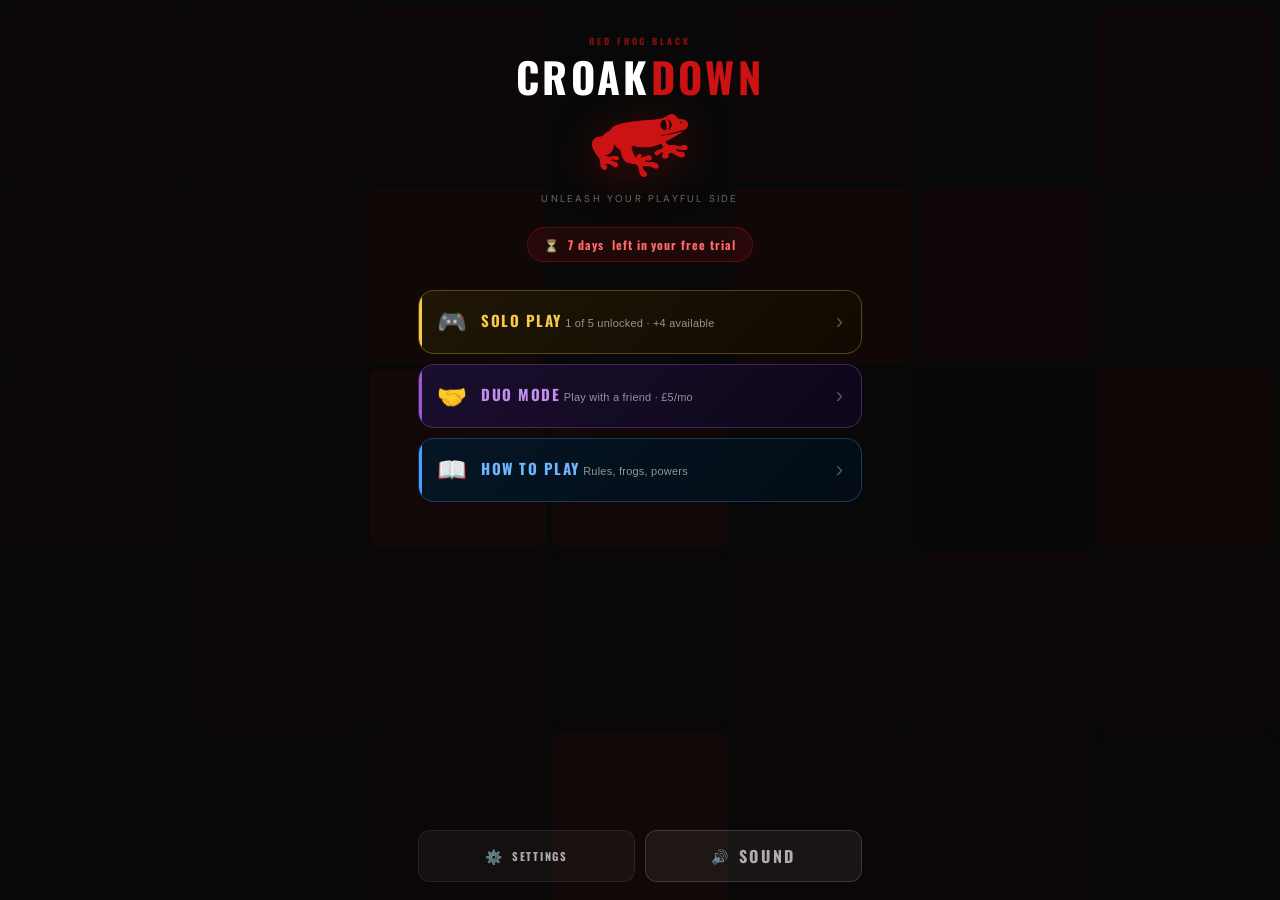
==== commit 1b3a54cd: "Tadpole LV10: mud also cycles on/off, every 4s" ====
--- a/index.html
+++ b/index.html
@@ -8287,7 +8287,7 @@
   _tadMudCycleTimer = setInterval(() => {
     try {
       if (activeChallengeMode !== 'standard' || !gameActive) return;
-      if (typeof level !== 'number' || level !== 8) {
+      if (typeof level !== 'number' || (level !== 8 && level !== 10)) {
         try { clearInterval(_tadMudCycleTimer); } catch(_){}
         _tadMudCycleTimer = null;
         return;
@@ -8522,7 +8522,7 @@
     if(lvl === 9 && !_tadFloodActive){ _tadStartTide(); }
     // LV10: chaos finale — mud + rising water + rotation + occasional quake.
     if(lvl === 10){
-      if (!_tadMudActive) _tadStartMud(1, [[40000, 2]]);
+      if (!_tadMudCycleTimer) _tadStartMudCycle(1, 4000);
       if (!_tadFloodActive) _tadStartTide();
       if (!_tadChaosTimer) _tadStartChaos();
     }
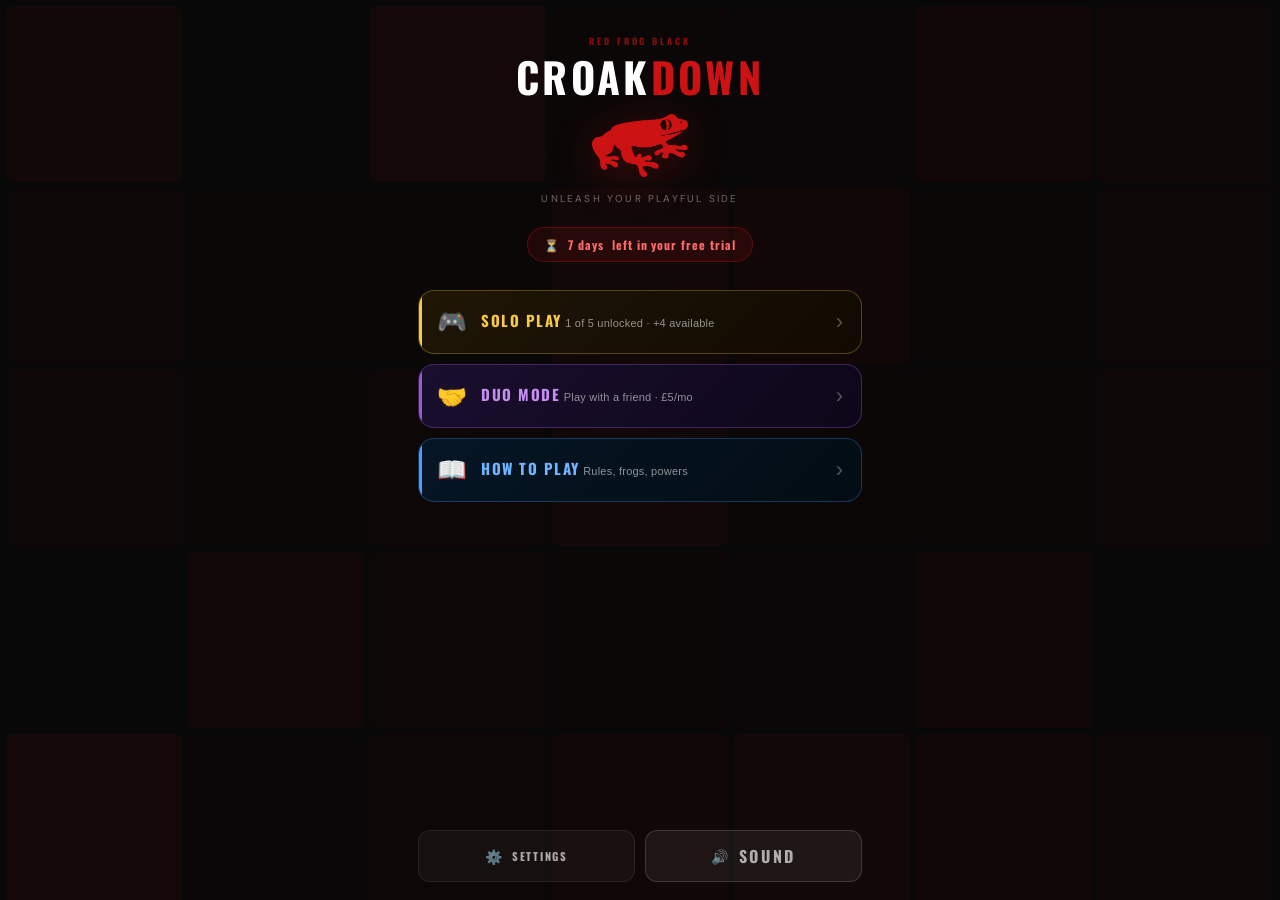
==== commit 341277e9: "Tadpole LV9/10: hide tile-shaped masked-cell silhouettes on flooded/muddy rows so water reads as cle" ====
--- a/index.html
+++ b/index.html
@@ -9016,30 +9016,40 @@
   // This block paints the festival visitors (butterflies + fireflies + shooting
   // stars) PLUS a brown mud surface (because gridMask hides the bottom row).
   else if(lvl === 10){
-    // Mud surface visual (the mask itself is set by _tadStartMud above).
+    // Mud surface visual (the mask itself is set by _tadStartMudCycle above).
+    // Skip painting mud on rows that are already under flood water, otherwise
+    // the brown gradient bleeds through the water as tile-shaped silhouettes.
     if (_tadMudActive && _tadMudRows > 0) {
       const cellPx = (typeof CELL === 'number' && CELL > 0) ? CELL : (H / ROWS);
-      const mudTop = (ROWS - _tadMudRows) * cellPx;
-      ctx.save();
-      const mg = ctx.createLinearGradient(0, mudTop, 0, H);
-      mg.addColorStop(0,    'rgba(85,50,25,0.78)');
-      mg.addColorStop(0.5,  'rgba(60,35,18,0.95)');
-      mg.addColorStop(1,    'rgba(40,22,10,1.00)');
-      ctx.fillStyle = mg;
-      ctx.fillRect(0, mudTop, W, H - mudTop);
-      // Bubbles
-      ctx.fillStyle = 'rgba(150,100,50,0.7)';
-      for(let i = 0; i < 10; i++){
-        const bx = (i * 79 + Math.sin(t*0.03 + i)*16) % W;
-        const cycle = (t*0.5 + i*30) % (H - mudTop + 20);
-        const by = H - cycle;
-        if(by > mudTop + 6 && by < H - 2){
-          ctx.beginPath();
-          ctx.arc(bx, by, 1.8, 0, Math.PI*2);
-          ctx.fill();
+      const floodRows = (typeof _tokyoFloodLevel === 'number') ? _tokyoFloodLevel : 0;
+      // mudTop = top of the muddy band; raise it above the flood waterline.
+      const mudTopRowF = (ROWS - _tadMudRows);
+      const floodTopRowF = (ROWS - floodRows);
+      const visibleTopRowF = Math.max(mudTopRowF, floodTopRowF);
+      // If flood fully covers the mud band, skip mud overlay entirely.
+      if (visibleTopRowF < ROWS - 0.05) {
+        const mudTop = visibleTopRowF * cellPx;
+        ctx.save();
+        const mg = ctx.createLinearGradient(0, mudTop, 0, H);
+        mg.addColorStop(0,    'rgba(85,50,25,0.78)');
+        mg.addColorStop(0.5,  'rgba(60,35,18,0.95)');
+        mg.addColorStop(1,    'rgba(40,22,10,1.00)');
+        ctx.fillStyle = mg;
+        ctx.fillRect(0, mudTop, W, H - mudTop);
+        // Bubbles
+        ctx.fillStyle = 'rgba(150,100,50,0.7)';
+        for(let i = 0; i < 10; i++){
+          const bx = (i * 79 + Math.sin(t*0.03 + i)*16) % W;
+          const cycle = (t*0.5 + i*30) % (H - mudTop + 20);
+          const by = H - cycle;
+          if(by > mudTop + 6 && by < H - 2){
+            ctx.beginPath();
+            ctx.arc(bx, by, 1.8, 0, Math.PI*2);
+            ctx.fill();
+          }
         }
+        ctx.restore();
       }
-      ctx.restore();
     }
     // 2 butterfly flocks
     const bpal = [[255,170,60],[255,120,180],[180,220,255],[200,150,255],[255,230,120]];
@@ -22782,9 +22792,22 @@
       // City Pack: composite animated sky layer
       ctx.drawImage(_skyCanvas, 0, 0);
     } else {
-      // Fallback: plain dark masked cells
+      // Fallback: plain dark masked cells.
+      // In Tadpole standard mode the flood, mud, and LV5 frog mask each draw
+      // their own visuals — the per-cell dark rectangles draw on top of the
+      // flood water as tile-shaped silhouettes, which looks like a blue tile
+      // highlight. Skip cells that are masked by flood/mud so the water and
+      // mud overlays read cleanly.
+      const _tadStdMode = (activeChallengeMode === 'standard');
+      const _floodRows = (typeof _tokyoFloodLevel === 'number') ? _tokyoFloodLevel : 0;
+      const _mudRows   = (_tadStdMode && _tadMudActive) ? (_tadMudRows|0) : 0;
+      const _floodTopRow = ROWS - _floodRows;
+      const _mudTopRow   = ROWS - _mudRows;
       for(let r=0;r<ROWS;r++) for(let c=0;c<COLS;c++){
         if(isMasked(r,c)){
+          if (_tadStdMode && (r >= _floodTopRow - 0.0001 || r >= _mudTopRow - 0.0001) && (_floodRows > 0 || _mudRows > 0)) {
+            continue; // flood/mud overlay handles this cell visually
+          }
           ctx.fillStyle='rgba(0,0,0,0.75)';
           ctx.beginPath();ctx.roundRect(c*CELL+1,r*CELL+1,CELL-2,CELL-2,3);ctx.fill();
         }
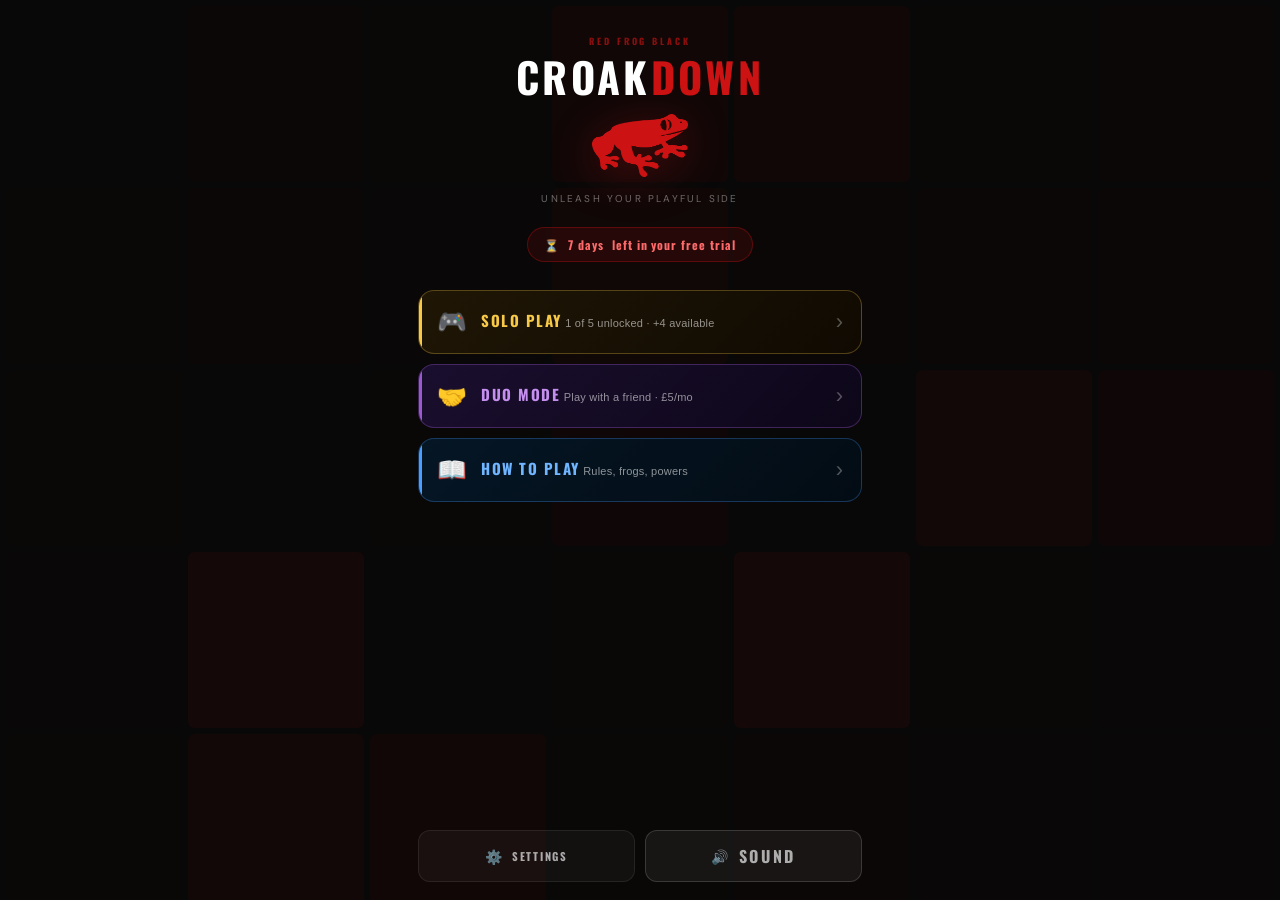
==== commit ffcde69f: "Split Pond duo game: LV1-4 (Race / Quick Place / Wind Spin / Side Swap) New duo game with both ponds" ====
--- a/index.html
+++ b/index.html
@@ -2939,6 +2939,96 @@
       color: var(--muted);
     }
     .opp-score-item span { color: var(--white); display: block; font-size: var(--fs-label); }
+
+    /* ═══════════════ SPLIT POND MODE ═══════════════
+       When body.split-pond-mode is active, the opponent mini-board
+       blows up into a prominent panel that sits BELOW the topbar and
+       ABOVE the main grid, so both pond surfaces read clearly. */
+    /* Split Pond places opp board IN the upper-right corner under the topbar
+       as a sizeable square that doesn't overlap the main grid. The main grid
+       is also shrunk so both ponds breathe (see the layout cap in calcLayout). */
+    body.split-pond-mode #opp-mini-board {
+      position: fixed;
+      top: var(--sp-panel-top, 70px);
+      right: 8px; left: auto;
+      width: min(36vw, 160px);
+      padding: 6px 8px 8px;
+      border: 1.5px solid #22D3EE;
+      box-shadow: 0 0 18px rgba(34,211,238,0.18), 0 6px 22px rgba(0,0,0,0.6);
+      background: linear-gradient(180deg, rgba(34,211,238,0.05) 0%, var(--black2) 100%);
+      z-index: 8;
+    }
+    body.split-pond-mode #opp-mini-board .opp-label {
+      color: #22D3EE; font-size: var(--fs-micro); margin-bottom: 4px;
+      /* Inset slightly from the right so the floating pause button doesn't sit
+         on top of the label text. */
+      padding-right: 18px;
+      text-align: left;
+    }
+    body.split-pond-mode #opp-mini-canvas {
+      width: 100% !important; height: auto !important;
+      aspect-ratio: 1 / 1;
+    }
+    /* Tighter score row in split pond layout */
+    body.split-pond-mode #opp-mini-board .opp-score-row {
+      margin-top: 3px; gap: 6px;
+    }
+    /* Anchor the main grid to the left so it doesn't overlap the panel. */
+    body.split-pond-mode .grid-center {
+      justify-content: flex-start;
+      padding-left: 8px;
+    }
+    /* Trigger layout recalc by tagging body — grid-canvas itself reads CELL
+       from the JS calcLayout which already accounts for the reserved width. */
+    /* Side-swap visual flip */
+    body.split-pond-swapped #grid-canvas {
+      transform: scaleX(-1);
+      transition: transform 0.4s ease;
+    }
+    body.split-pond-swapped #opp-mini-canvas {
+      transform: scaleX(-1);
+      transition: transform 0.4s ease;
+    }
+    /* Quick Place window — freeze own board, pulse opp board */
+    body.split-pond-frozen #grid-canvas {
+      filter: grayscale(0.6) brightness(0.7);
+      pointer-events: none;
+      transition: filter 0.2s ease;
+    }
+    body.split-pond-target #opp-mini-board {
+      animation: spPondTargetPulse 0.9s ease-in-out infinite;
+    }
+    @keyframes spPondTargetPulse {
+      0%, 100% { box-shadow: 0 0 18px rgba(34,211,238,0.18), 0 6px 22px rgba(0,0,0,0.6); }
+      50%      { box-shadow: 0 0 36px rgba(255,217,61,0.55), 0 6px 26px rgba(0,0,0,0.65); }
+    }
+    /* Wind Spin — rotate both canvases visually */
+    body.split-pond-spun-90 #grid-canvas,
+    body.split-pond-spun-90 #opp-mini-canvas { transform: rotate(90deg); }
+    body.split-pond-spun-180 #grid-canvas,
+    body.split-pond-spun-180 #opp-mini-canvas { transform: rotate(180deg); }
+    body.split-pond-spun-270 #grid-canvas,
+    body.split-pond-spun-270 #opp-mini-canvas { transform: rotate(270deg); }
+    body.split-pond-mode.split-pond-spun-90 #grid-canvas,
+    body.split-pond-mode.split-pond-spun-180 #grid-canvas,
+    body.split-pond-mode.split-pond-spun-270 #grid-canvas { transition: transform 0.5s ease; }
+    /* Quick Place countdown timer pill */
+    #split-pond-timer {
+      position: fixed; top: 92px; left: 50%;
+      transform: translateX(-50%);
+      background: var(--black2);
+      border: 1.5px solid #22D3EE;
+      border-radius: 999px;
+      padding: 4px 14px;
+      font-family: var(--font-display);
+      font-size: var(--fs-label); font-weight: 700;
+      letter-spacing: 0.12em; text-transform: uppercase;
+      color: #22D3EE;
+      z-index: 92; display: none;
+      pointer-events: none;
+    }
+    #split-pond-timer.visible { display: block; }
+    #split-pond-timer.urgent { color: #FFD93D; border-color: #FFD93D; }
 
     /* Coop turn indicator */
     #coop-turn-banner {
@@ -5261,6 +5351,9 @@
 
 <!-- Coop turn indicator -->
 <div id="coop-turn-banner">YOUR TURN</div>
+
+<!-- Split Pond — LV2 Quick Place countdown timer -->
+<div id="split-pond-timer" aria-live="polite">—</div>
 
 <!-- ════════════ TITLE ════════════ -->
 <div id="screen-title" class="screen">
@@ -6161,6 +6254,14 @@
           <div class="duo-game-card-desc">Every few seconds your piece tray swaps with your opponent's. Adapt or lose.</div>
         </div>
         <button class="duo-game-card-btn" style="border-color:#9333EA;color:#c084fc;">SELECT</button>
+      </div>
+      <div class="duo-game-card" style="border-left-color:#22D3EE;--duo-card-accent:#22D3EE;" onclick="openDuoLevelSelect('split_pond')" aria-label="Select Split Pond">
+        <div class="duo-game-card-emoji">🌓</div>
+        <div class="duo-game-card-info">
+          <div class="duo-game-card-name">Split Pond</div>
+          <div class="duo-game-card-desc">Full split-board head-to-head. See your opponent live. Race, rotate, swap boards, and sneak tiles onto each other.</div>
+        </div>
+        <button class="duo-game-card-btn" style="border-color:#22D3EE;color:#22D3EE;">SELECT</button>
       </div>
     </div>
 
@@ -7090,7 +7191,13 @@
   const challengeHudH=(document.getElementById('challenge-hud')?.offsetHeight||0)*(gameActive?1:0);
   // Cap width at 480px on desktop, subtract safe margins on mobile
   const safeMargin = window.innerWidth < 500 ? 16 : 8;
-  const maxW=Math.min(window.innerWidth-safeMargin, 480)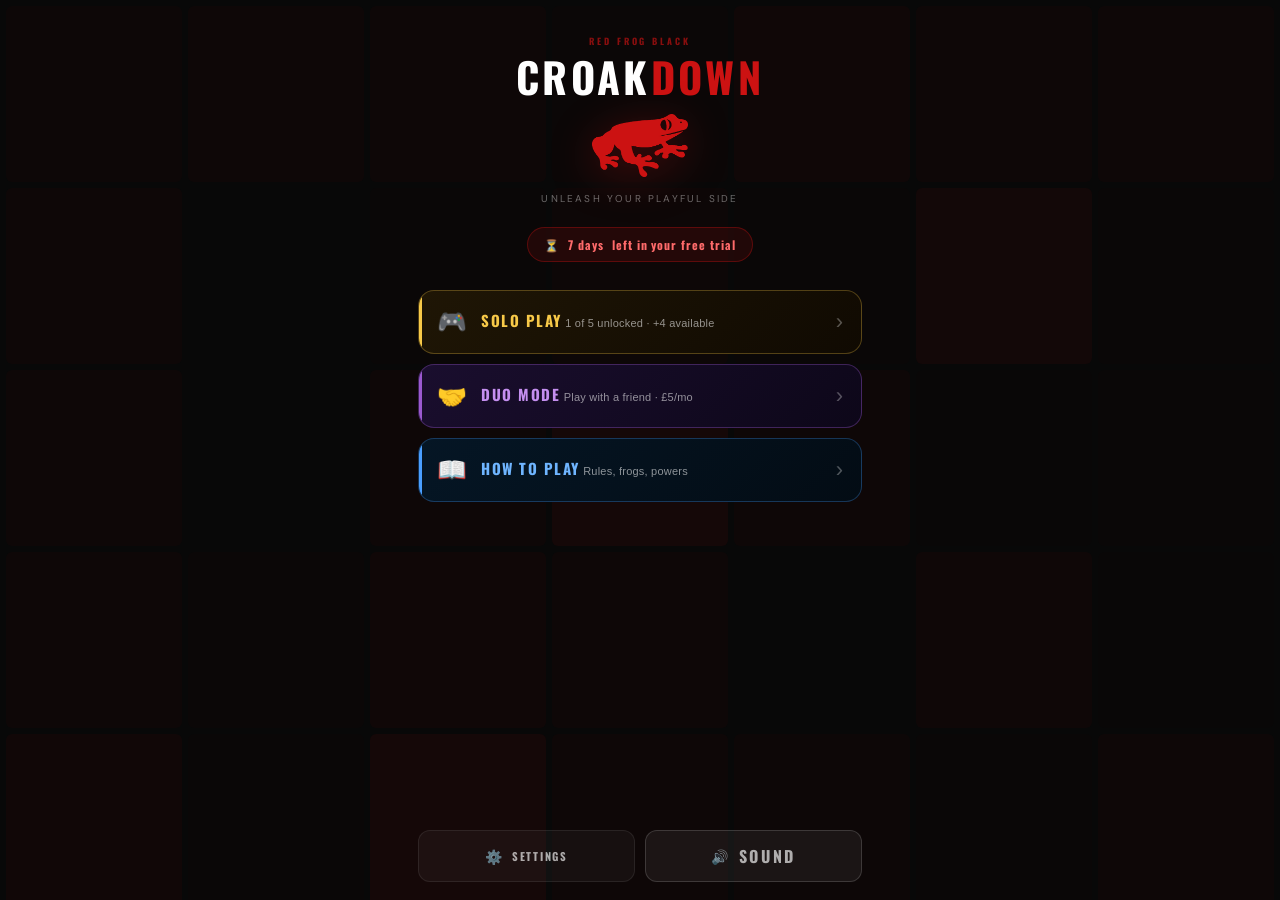
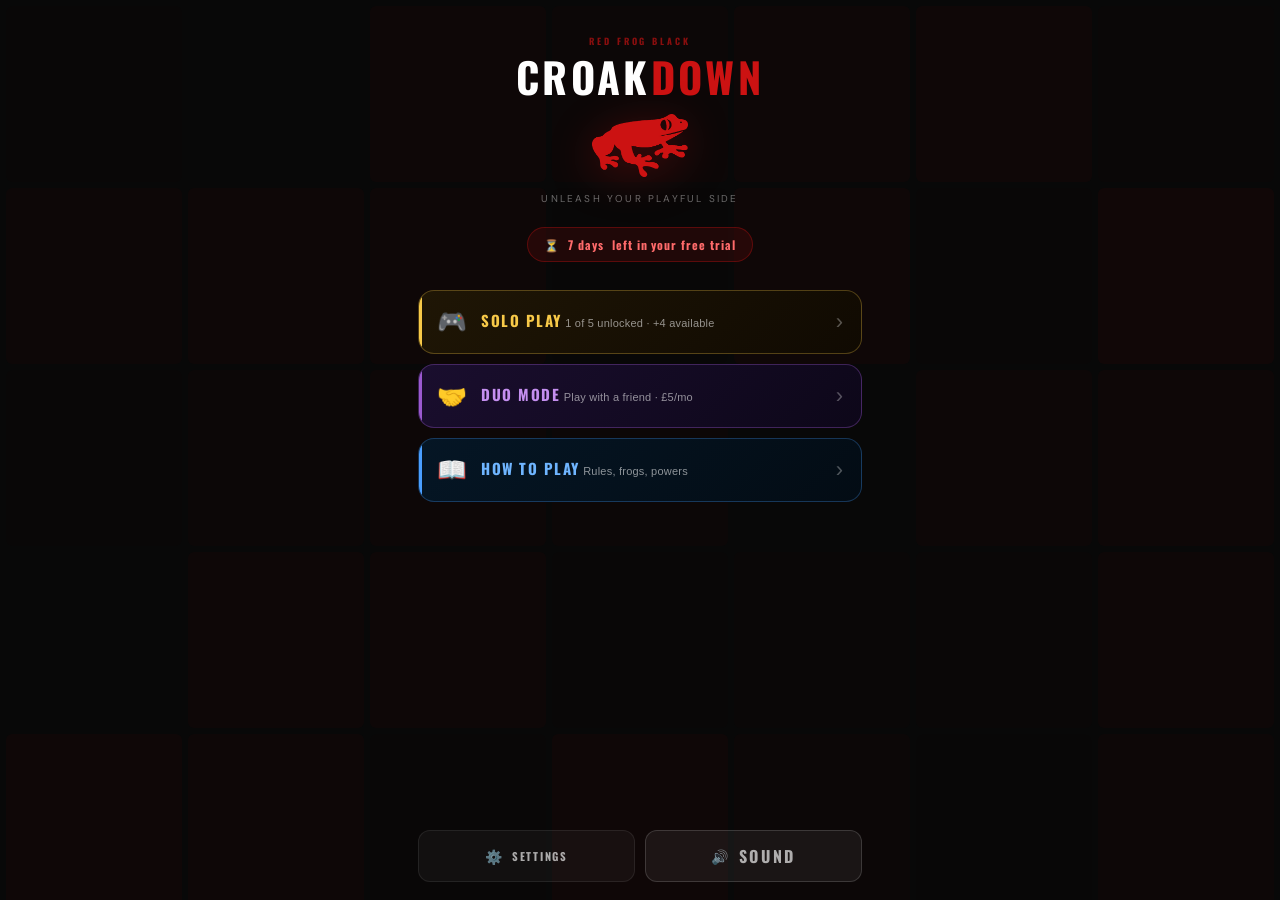
